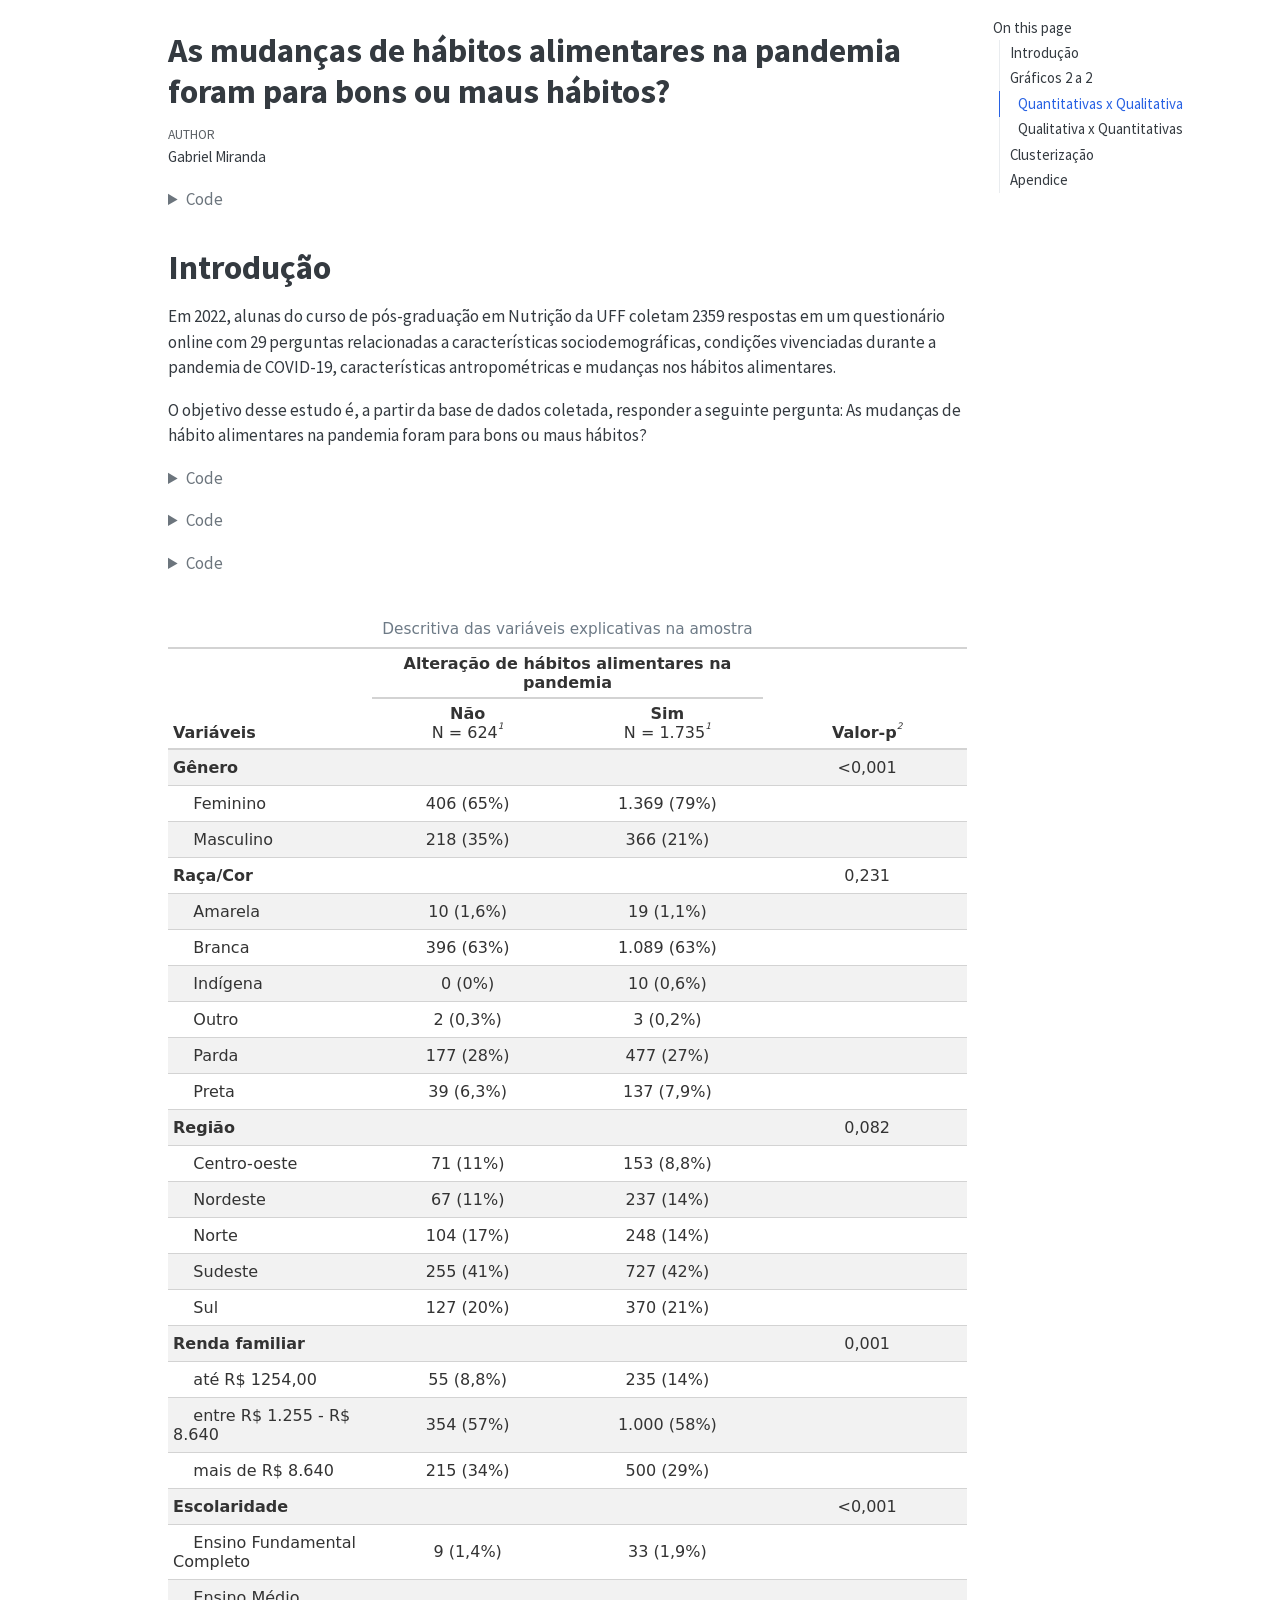
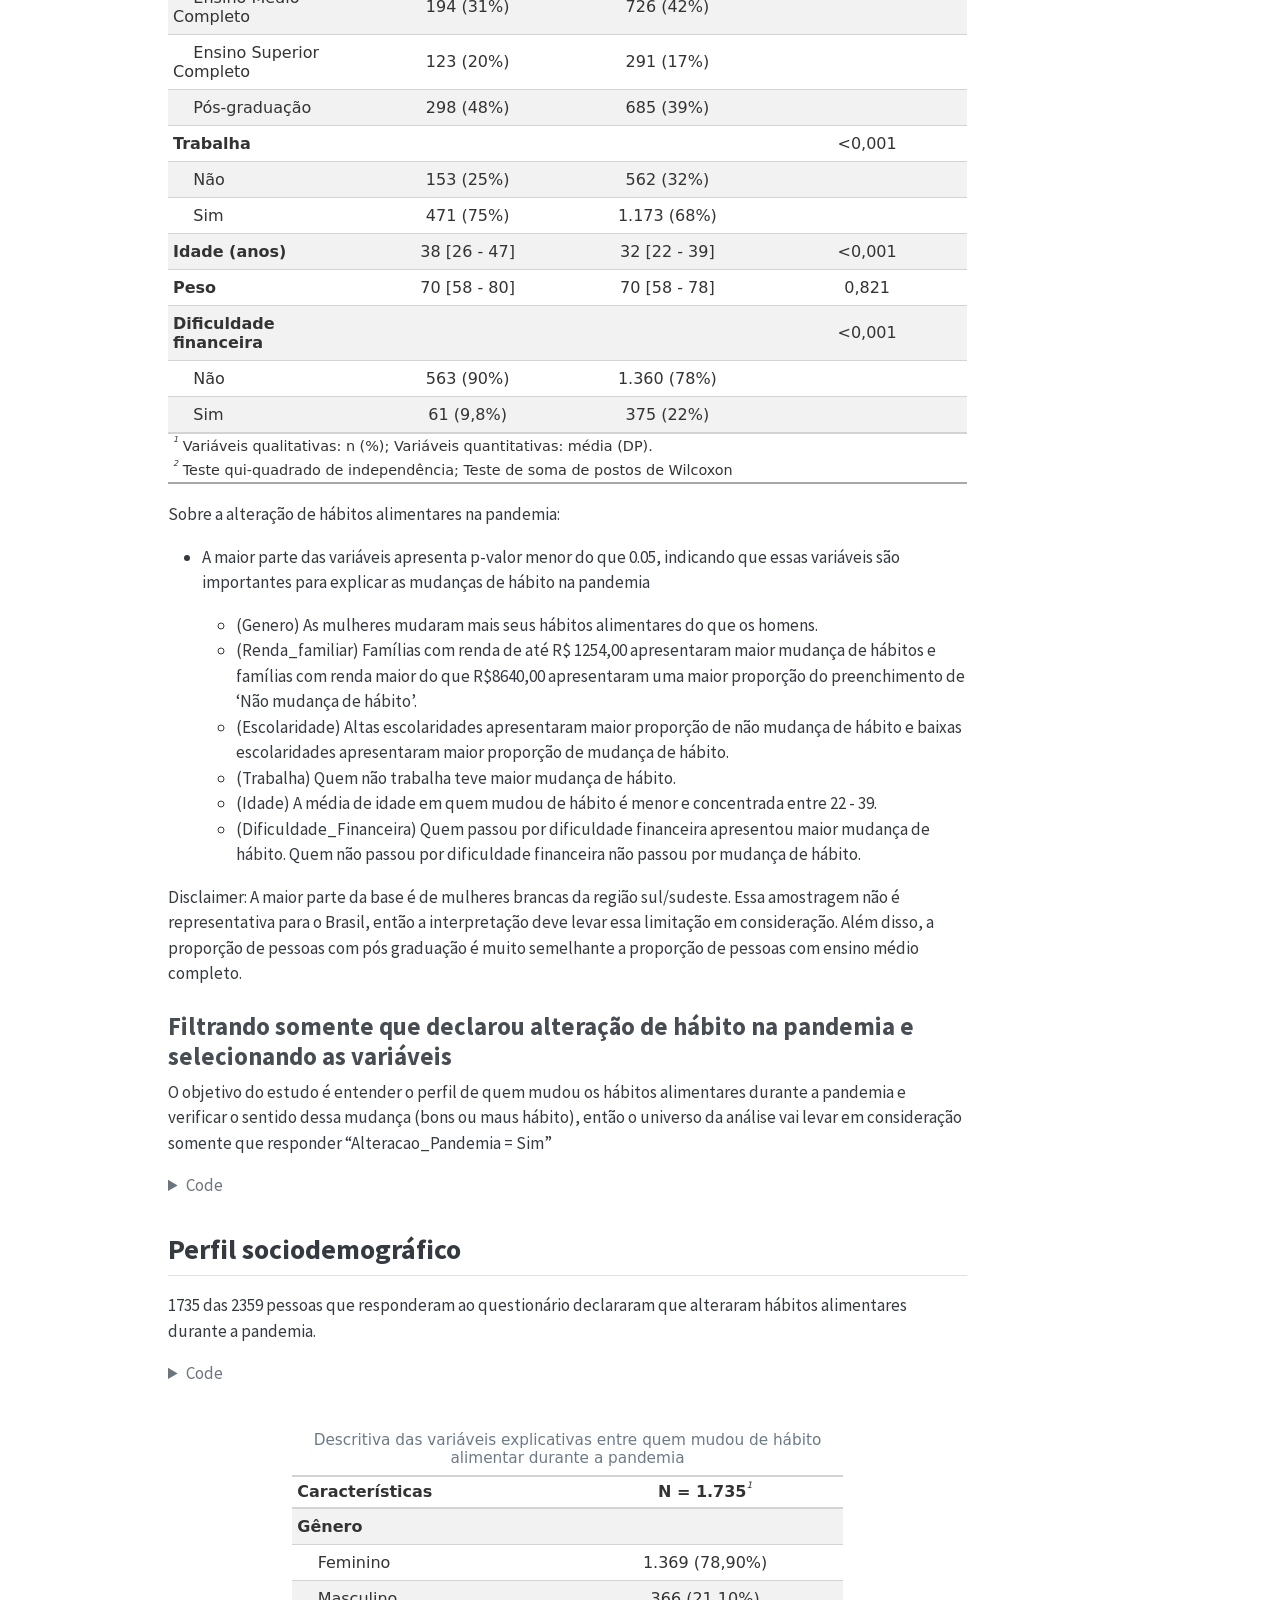
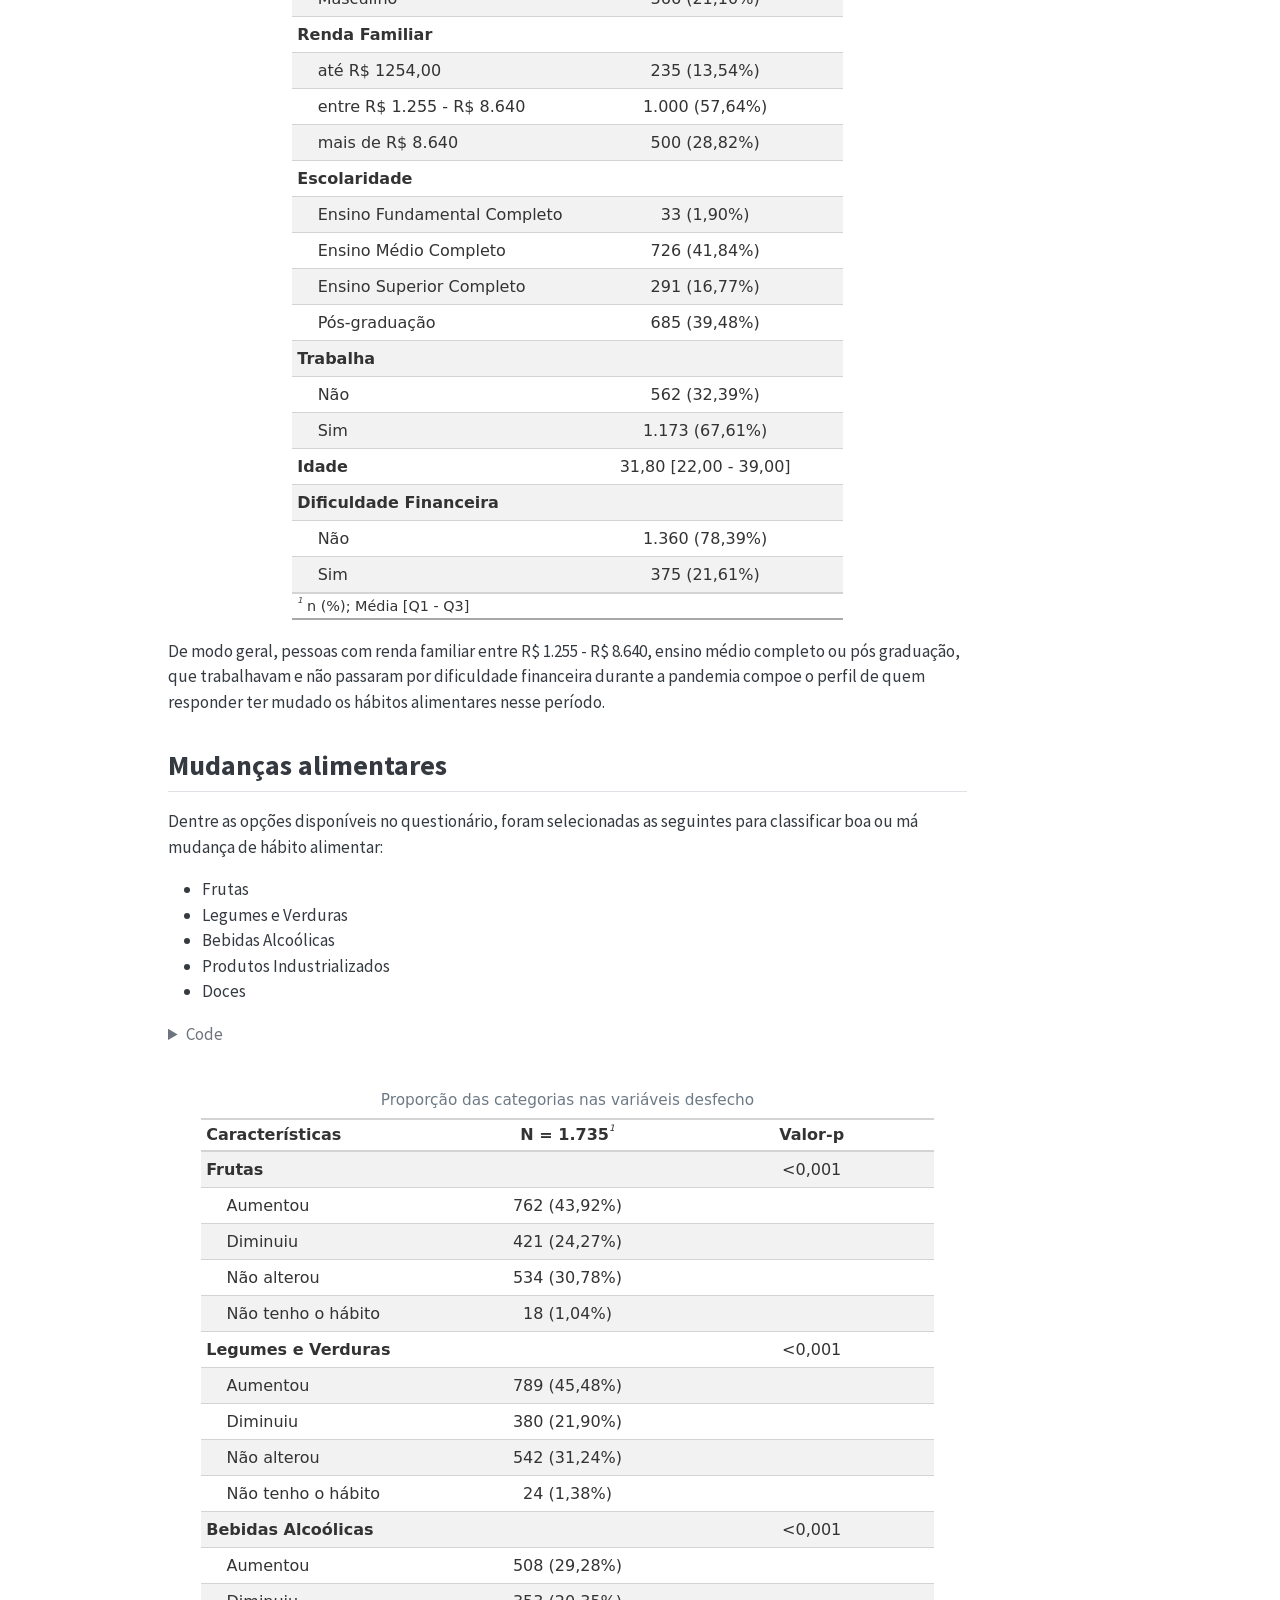
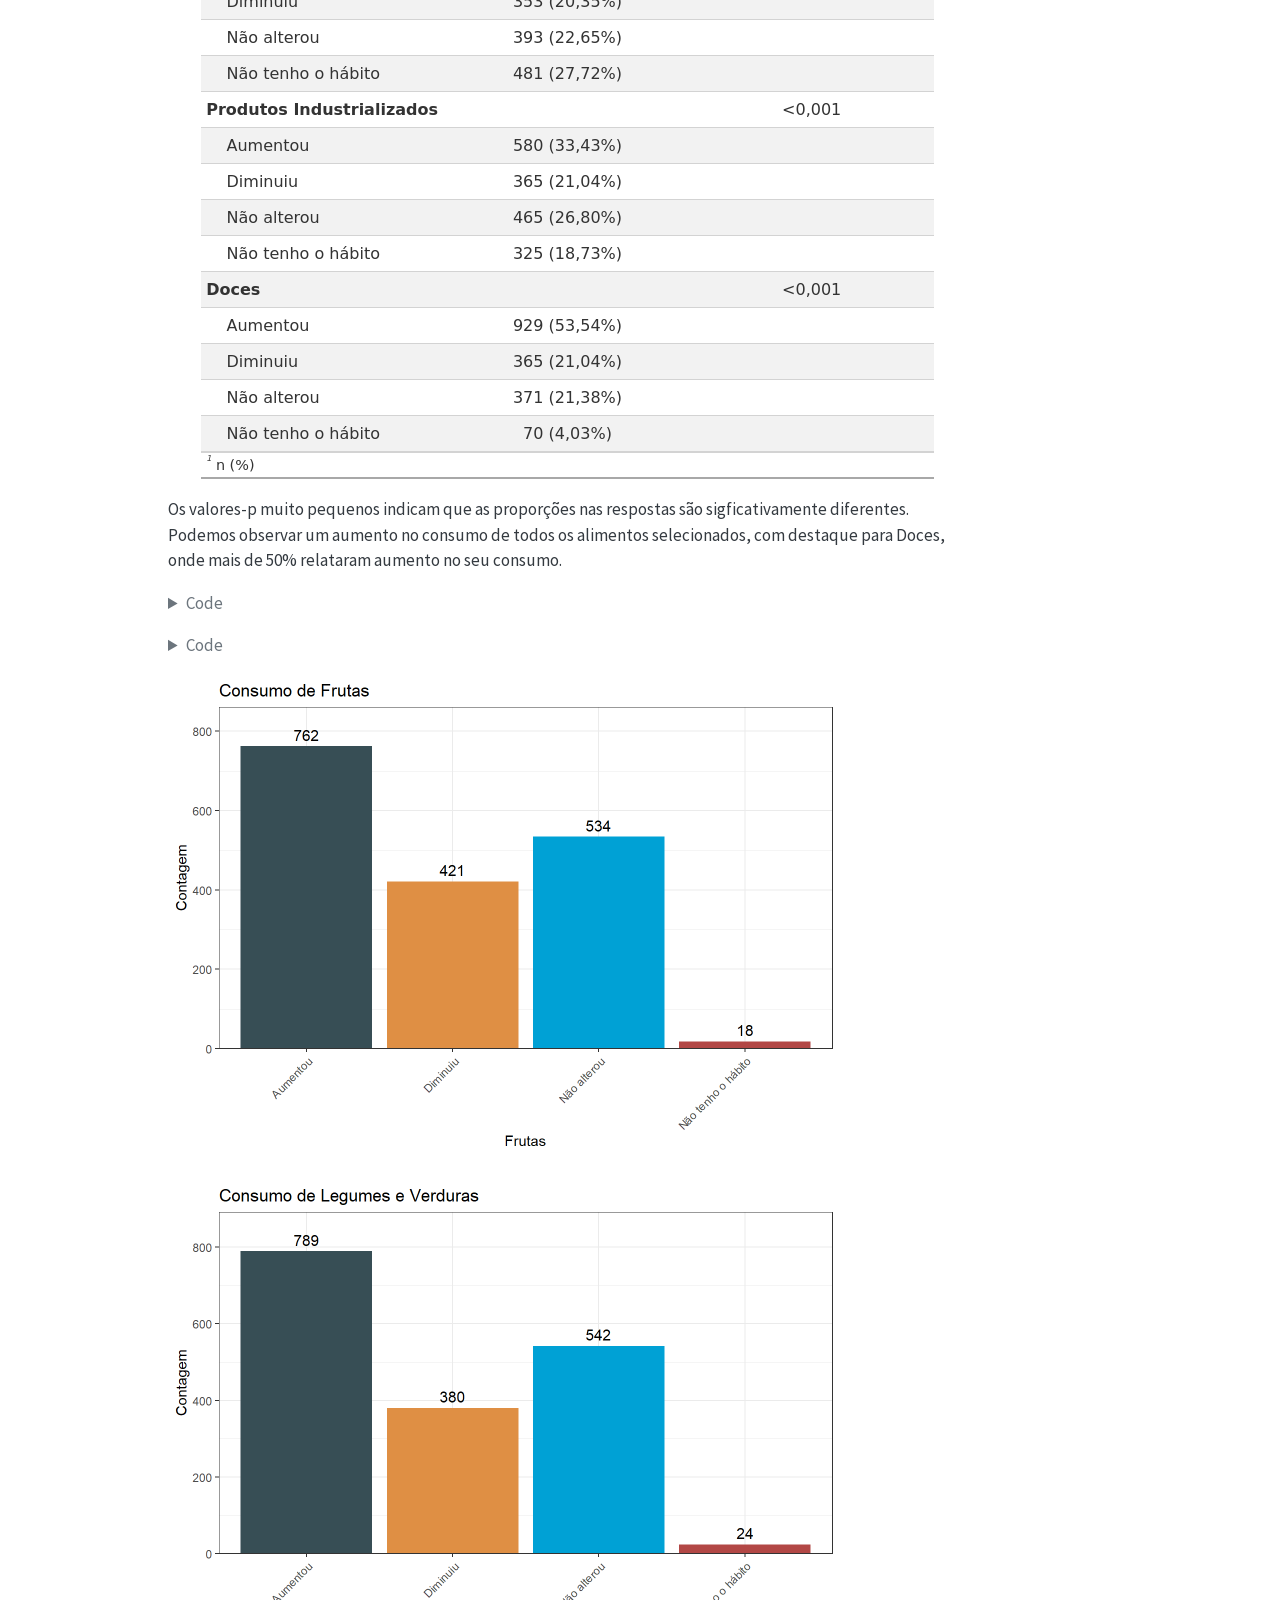
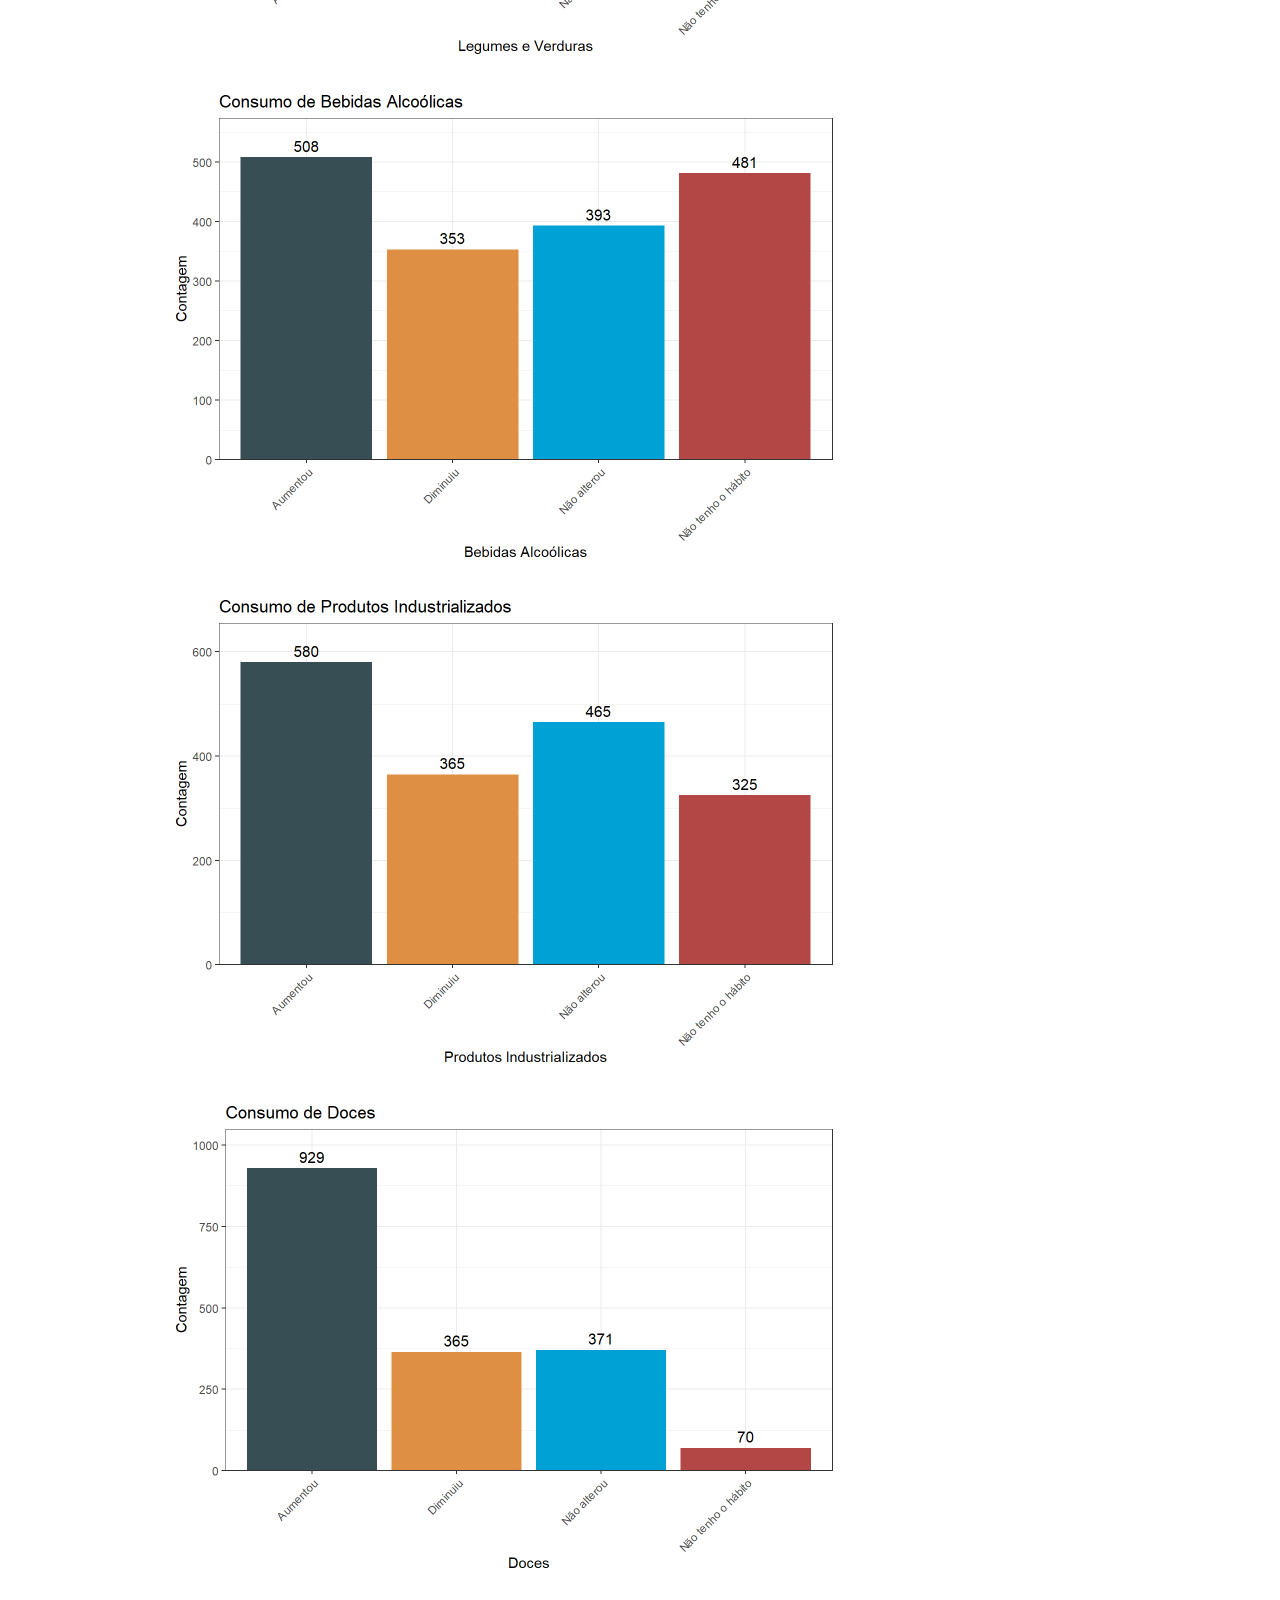
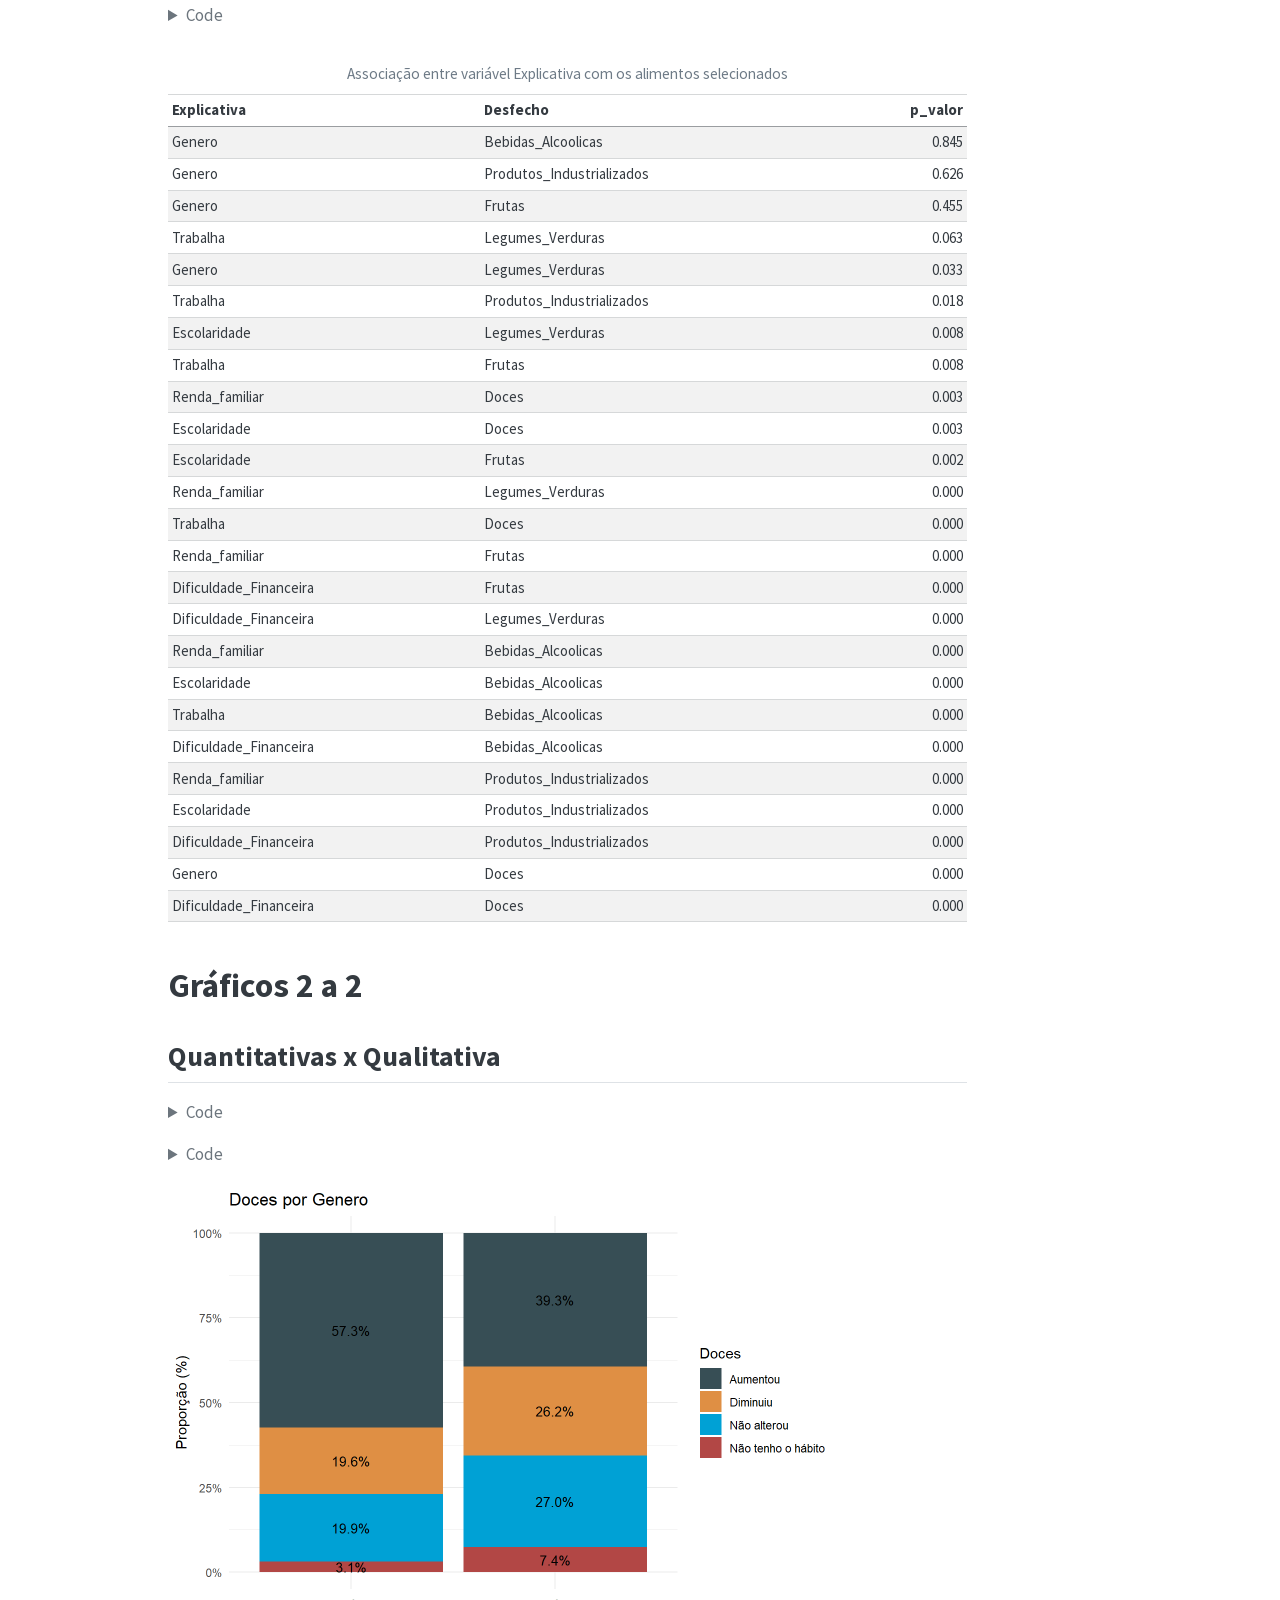
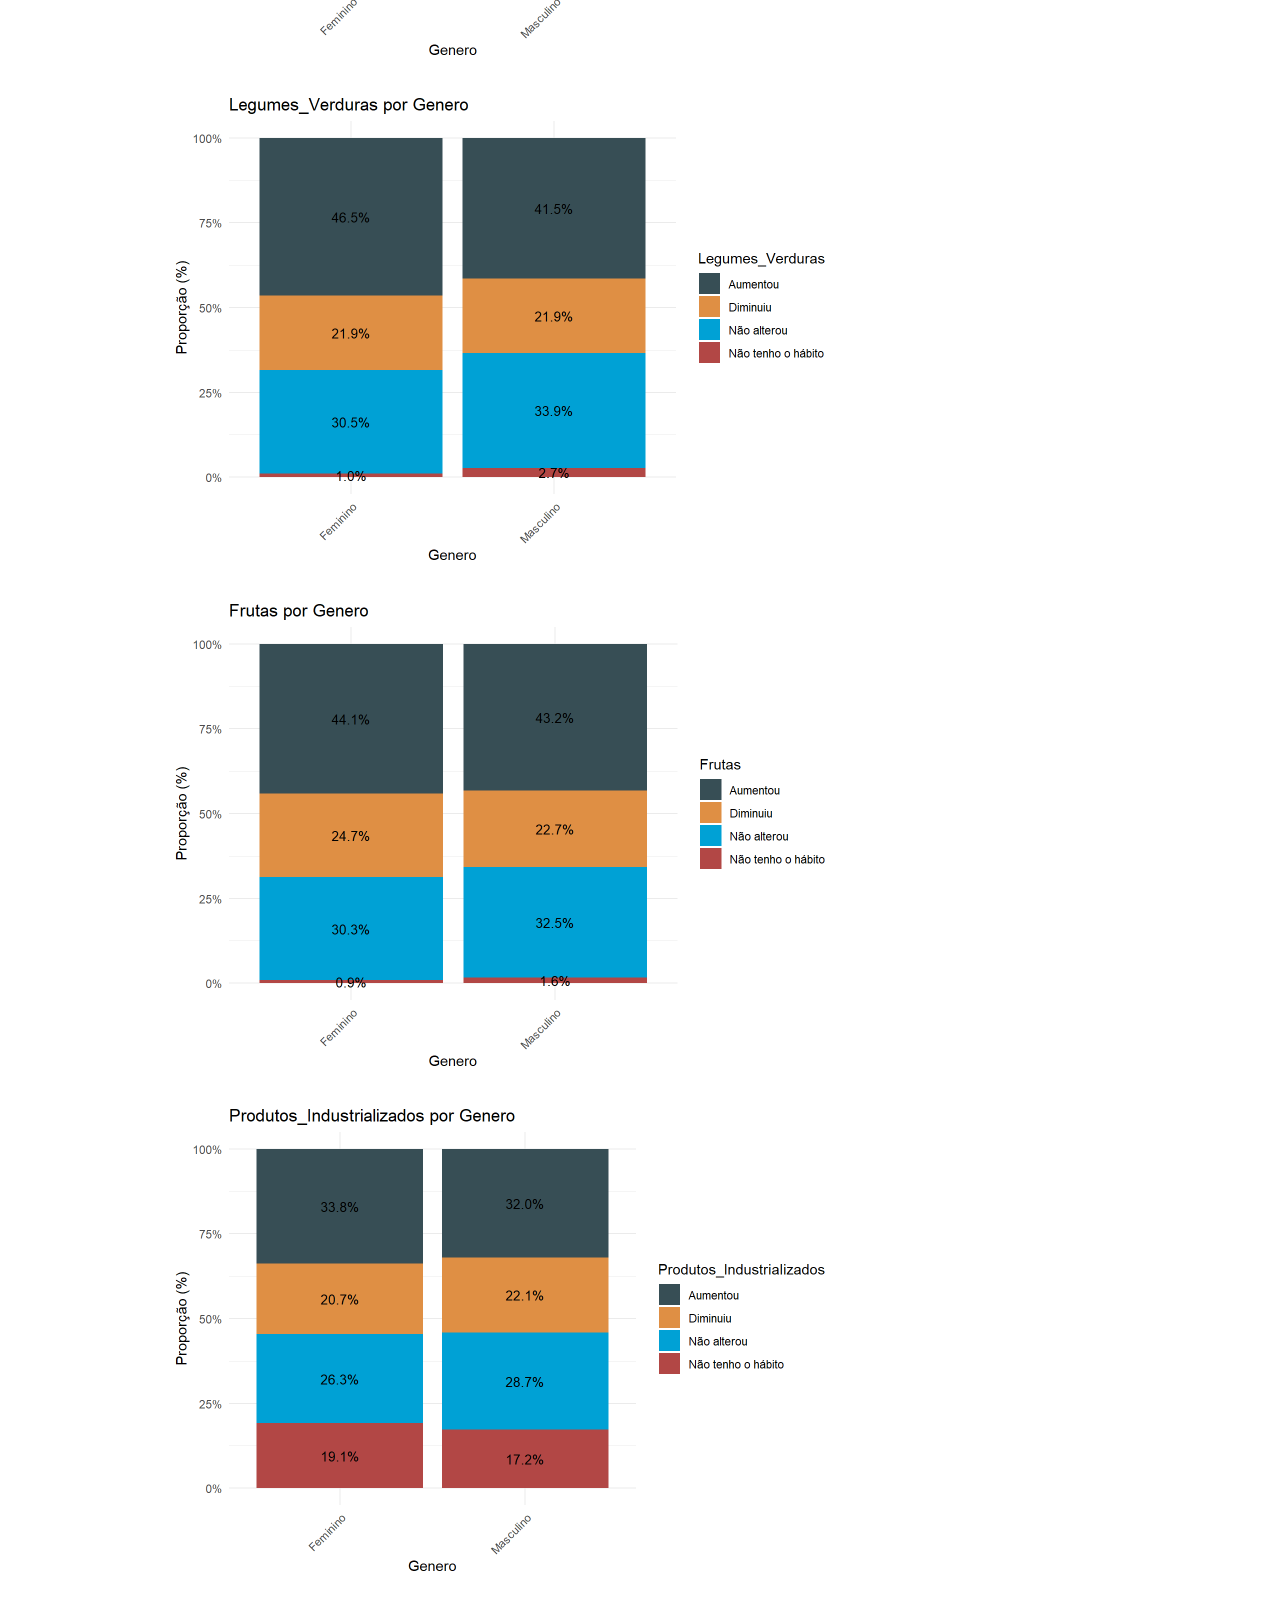
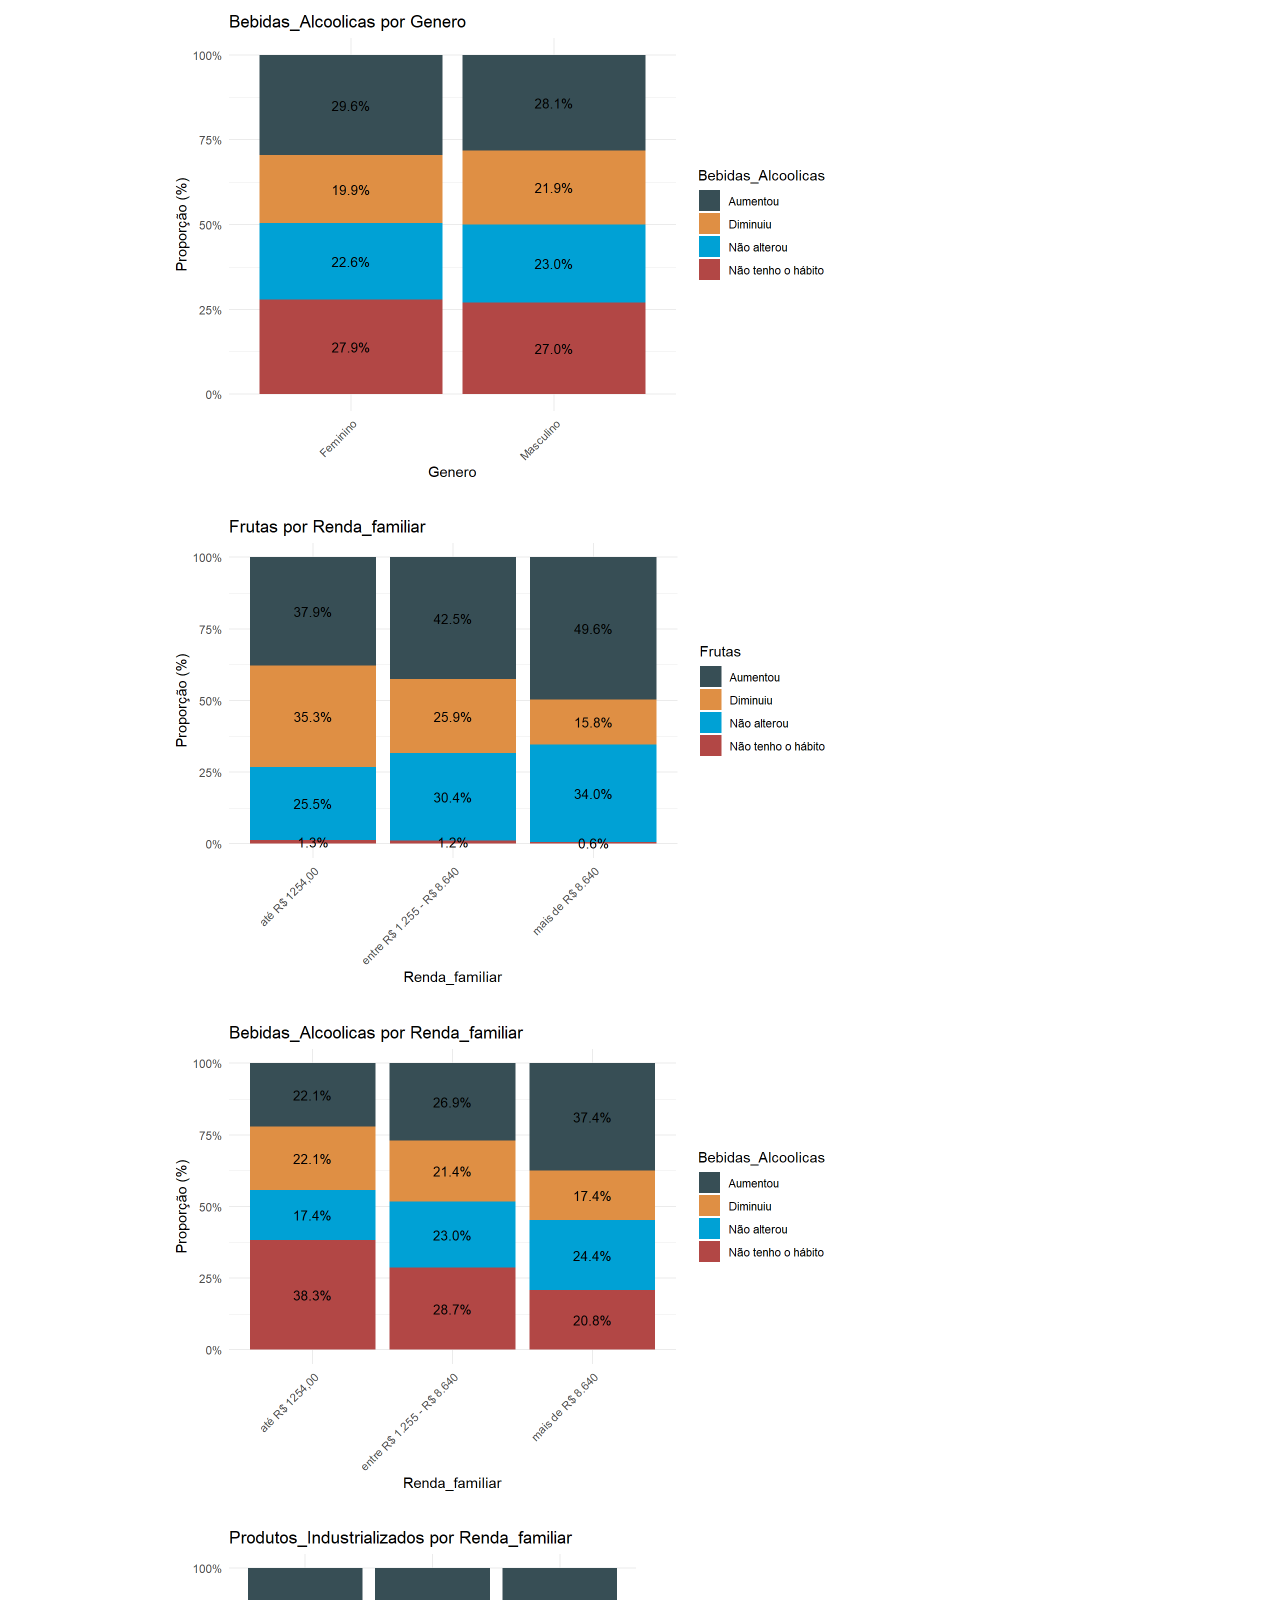
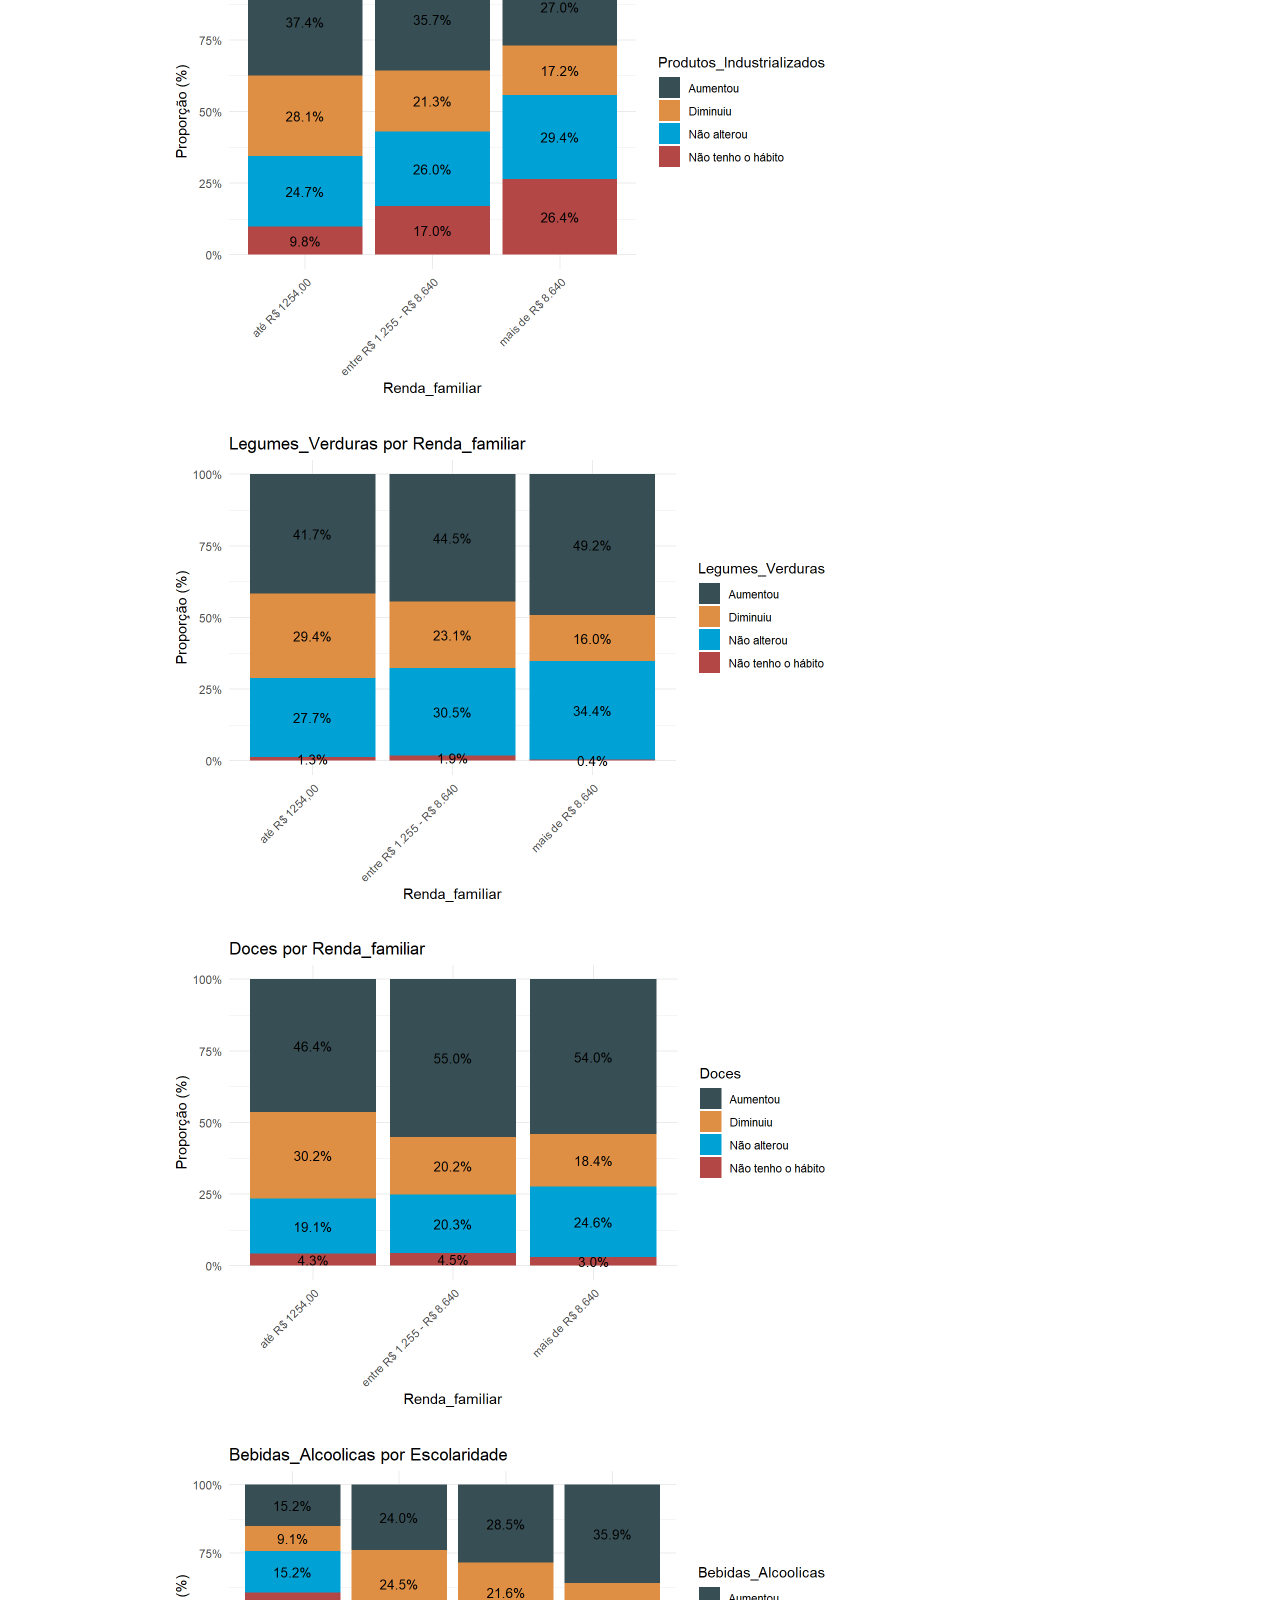
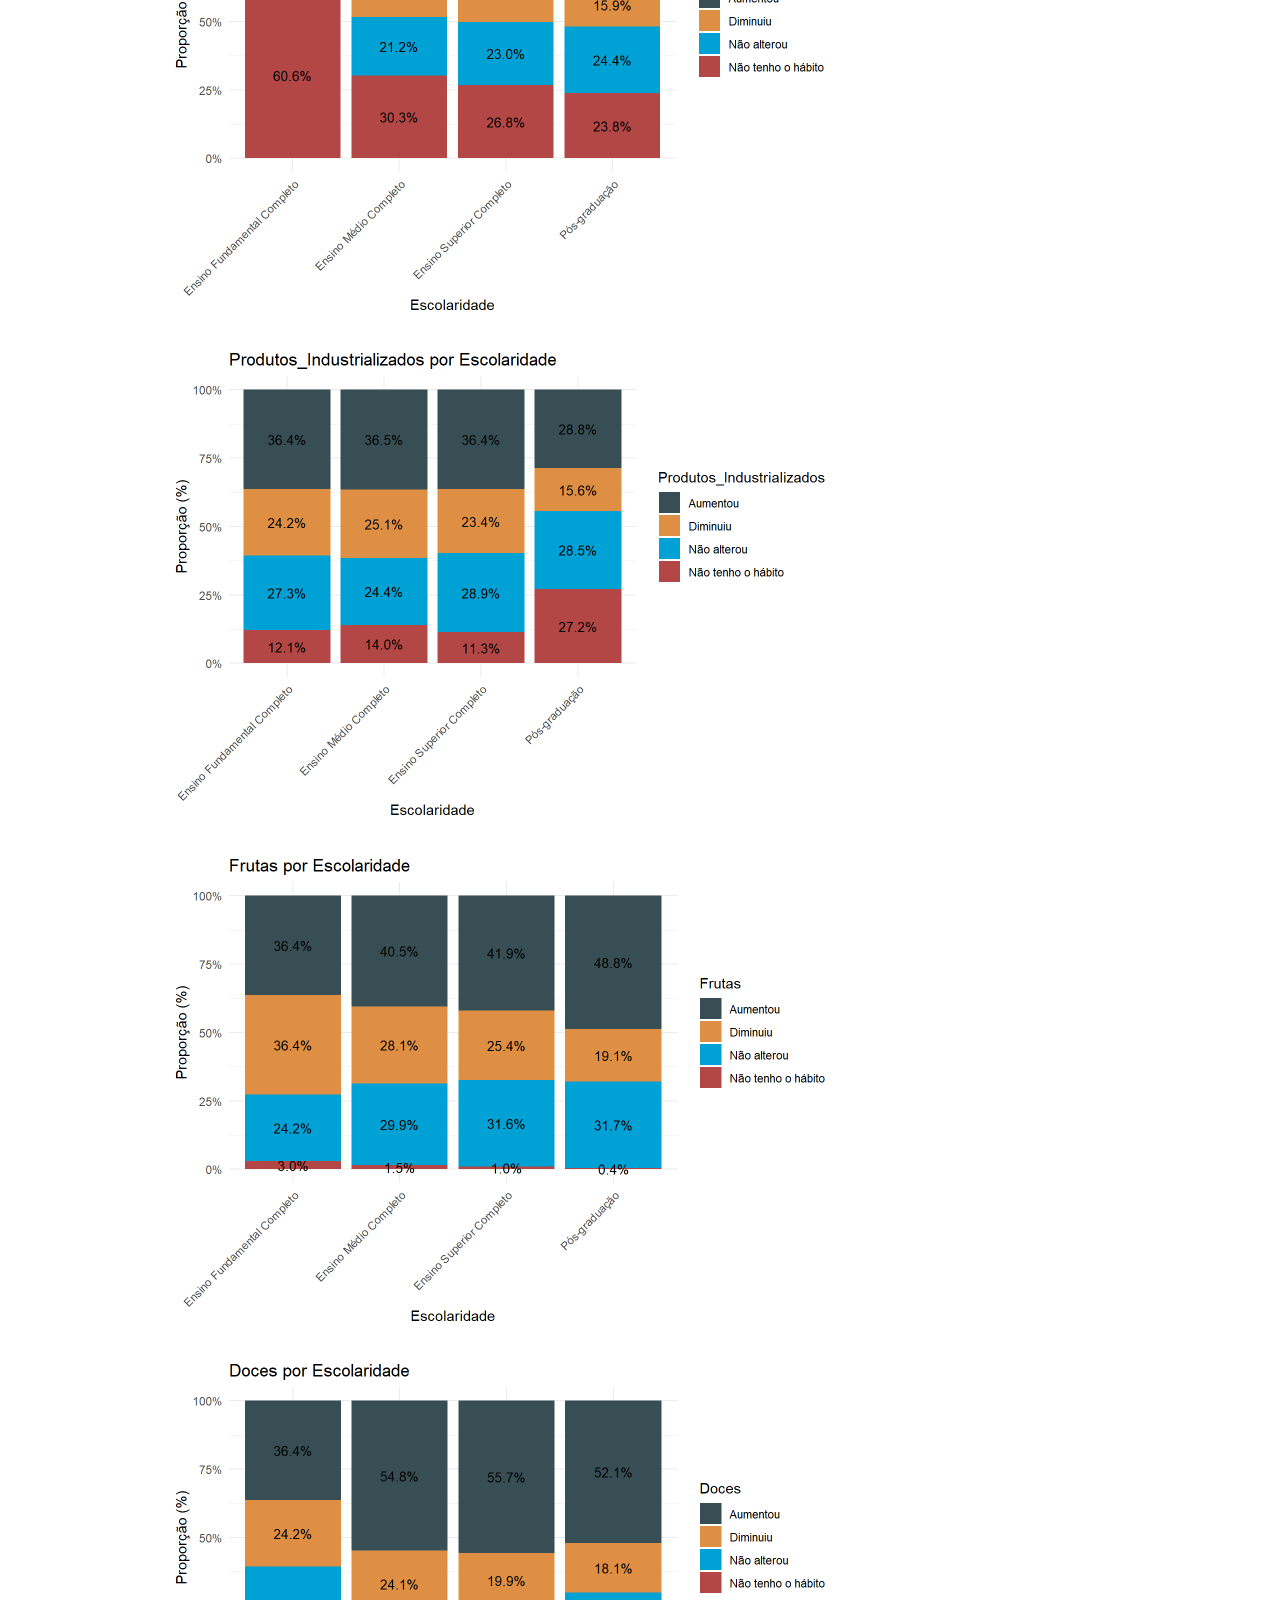
==== docs/quarto_archives/projeto1_analisededados.html @ e93e202e "Quarto com as analises" ====
<!DOCTYPE html>
<html xmlns="http://www.w3.org/1999/xhtml" lang="en" xml:lang="en"><head>

<meta charset="utf-8">
<meta name="generator" content="quarto-1.8.26">

<meta name="viewport" content="width=device-width, initial-scale=1.0, user-scalable=yes">

<meta name="author" content="Gabriel Miranda">

<title>As mudanças de hábitos alimentares na pandemia foram para bons ou maus hábitos? – Data Projects</title>
<style>
code{white-space: pre-wrap;}
span.smallcaps{font-variant: small-caps;}
div.columns{display: flex; gap: min(4vw, 1.5em);}
div.column{flex: auto; overflow-x: auto;}
div.hanging-indent{margin-left: 1.5em; text-indent: -1.5em;}
ul.task-list{list-style: none;}
ul.task-list li input[type="checkbox"] {
width: 0.8em;
margin: 0 0.8em 0.2em -1em;  vertical-align: middle;
}

html { -webkit-text-size-adjust: 100%; }
pre > code.sourceCode { white-space: pre; position: relative; }
pre > code.sourceCode > span { display: inline-block; line-height: 1.25; }
pre > code.sourceCode > span:empty { height: 1.2em; }
.sourceCode { overflow: visible; }
code.sourceCode > span { color: inherit; text-decoration: inherit; }
div.sourceCode { margin: 1em 0; }
pre.sourceCode { margin: 0; }
@media screen {
div.sourceCode { overflow: auto; }
}
@media print {
pre > code.sourceCode { white-space: pre-wrap; }
pre > code.sourceCode > span { text-indent: -5em; padding-left: 5em; }
}
pre.numberSource code
{ counter-reset: source-line 0; }
pre.numberSource code > span
{ position: relative; left: -4em; counter-increment: source-line; }
pre.numberSource code > span > a:first-child::before
{ content: counter(source-line);
position: relative; left: -1em; text-align: right; vertical-align: baseline;
border: none; display: inline-block;
-webkit-touch-callout: none; -webkit-user-select: none;
-khtml-user-select: none; -moz-user-select: none;
-ms-user-select: none; user-select: none;
padding: 0 4px; width: 4em;
}
pre.numberSource { margin-left: 3em; padding-left: 4px; }
div.sourceCode
{ }
@media screen {
pre > code.sourceCode > span > a:first-child::before { text-decoration: underline; }
}
</style>


<script>const headroomChanged = new CustomEvent("quarto-hrChanged", {
  detail: {},
  bubbles: true,
  cancelable: false,
  composed: false,
});

const announceDismiss = () => {
  const annEl = window.document.getElementById("quarto-announcement");
  if (annEl) {
    annEl.remove();

    const annId = annEl.getAttribute("data-announcement-id");
    window.localStorage.setItem(`quarto-announce-${annId}`, "true");
  }
};

const announceRegister = () => {
  const annEl = window.document.getElementById("quarto-announcement");
  if (annEl) {
    const annId = annEl.getAttribute("data-announcement-id");
    const isDismissed =
      window.localStorage.getItem(`quarto-announce-${annId}`) || false;
    if (isDismissed) {
      announceDismiss();
      return;
    } else {
      annEl.classList.remove("hidden");
    }

    const actionEl = annEl.querySelector(".quarto-announcement-action");
    if (actionEl) {
      actionEl.addEventListener("click", function (e) {
        e.preventDefault();
        // Hide the bar immediately
        announceDismiss();
      });
    }
  }
};

window.document.addEventListener("DOMContentLoaded", function () {
  let init = false;

  announceRegister();

  // Manage the back to top button, if one is present.
  let lastScrollTop = window.pageYOffset || document.documentElement.scrollTop;
  const scrollDownBuffer = 5;
  const scrollUpBuffer = 35;
  const btn = document.getElementById("quarto-back-to-top");
  const hideBackToTop = () => {
    btn.style.display = "none";
  };
  const showBackToTop = () => {
    btn.style.display = "inline-block";
  };
  if (btn) {
    window.document.addEventListener(
      "scroll",
      function () {
        const currentScrollTop =
          window.pageYOffset || document.documentElement.scrollTop;

        // Shows and hides the button 'intelligently' as the user scrolls
        if (currentScrollTop - scrollDownBuffer > lastScrollTop) {
          hideBackToTop();
          lastScrollTop = currentScrollTop <= 0 ? 0 : currentScrollTop;
        } else if (currentScrollTop < lastScrollTop - scrollUpBuffer) {
          showBackToTop();
          lastScrollTop = currentScrollTop <= 0 ? 0 : currentScrollTop;
        }

        // Show the button at the bottom, hides it at the top
        if (currentScrollTop <= 0) {
          hideBackToTop();
        } else if (
          window.innerHeight + currentScrollTop >=
          document.body.offsetHeight
        ) {
          showBackToTop();
        }
      },
      false
    );
  }

  function throttle(func, wait) {
    var timeout;
    return function () {
      const context = this;
      const args = arguments;
      const later = function () {
        clearTimeout(timeout);
        timeout = null;
        func.apply(context, args);
      };

      if (!timeout) {
        timeout = setTimeout(later, wait);
      }
    };
  }

  function headerOffset() {
    // Set an offset if there is are fixed top navbar
    const headerEl = window.document.querySelector("header.fixed-top");
    if (headerEl) {
      return headerEl.clientHeight;
    } else {
      return 0;
    }
  }

  function footerOffset() {
    const footerEl = window.document.querySelector("footer.footer");
    if (footerEl) {
      return footerEl.clientHeight;
    } else {
      return 0;
    }
  }

  function dashboardOffset() {
    const dashboardNavEl = window.document.getElementById(
      "quarto-dashboard-header"
    );
    if (dashboardNavEl !== null) {
      return dashboardNavEl.clientHeight;
    } else {
      return 0;
    }
  }

  function updateDocumentOffsetWithoutAnimation() {
    updateDocumentOffset(false);
  }

  function updateDocumentOffset(animated) {
    // set body offset
    const topOffset = headerOffset();
    const bodyOffset = topOffset + footerOffset() + dashboardOffset();
    const bodyEl = window.document.body;
    bodyEl.setAttribute("data-bs-offset", topOffset);
    bodyEl.style.paddingTop = topOffset + "px";

    // deal with sidebar offsets
    const sidebars = window.document.querySelectorAll(
      ".sidebar, .headroom-target"
    );
    sidebars.forEach((sidebar) => {
      if (!animated) {
        sidebar.classList.add("notransition");
        // Remove the no transition class after the animation has time to complete
        setTimeout(function () {
          sidebar.classList.remove("notransition");
        }, 201);
      }

      if (window.Headroom && sidebar.classList.contains("sidebar-unpinned")) {
        sidebar.style.top = "0";
        sidebar.style.maxHeight = "100vh";
      } else {
        sidebar.style.top = topOffset + "px";
        sidebar.style.maxHeight = "calc(100vh - " + topOffset + "px)";
      }
    });

    // allow space for footer
    const mainContainer = window.document.querySelector(".quarto-container");
    if (mainContainer) {
      mainContainer.style.minHeight = "calc(100vh - " + bodyOffset + "px)";
    }

    // link offset
    let linkStyle = window.document.querySelector("#quarto-target-style");
    if (!linkStyle) {
      linkStyle = window.document.createElement("style");
      linkStyle.setAttribute("id", "quarto-target-style");
      window.document.head.appendChild(linkStyle);
    }
    while (linkStyle.firstChild) {
      linkStyle.removeChild(linkStyle.firstChild);
    }
    if (topOffset > 0) {
      linkStyle.appendChild(
        window.document.createTextNode(`
      section:target::before {
        content: "";
        display: block;
        height: ${topOffset}px;
        margin: -${topOffset}px 0 0;
      }`)
      );
    }
    if (init) {
      window.dispatchEvent(headroomChanged);
    }
    init = true;
  }

  // initialize headroom
  var header = window.document.querySelector("#quarto-header");
  if (header && window.Headroom) {
    const headroom = new window.Headroom(header, {
      tolerance: 5,
      onPin: function () {
        const sidebars = window.document.querySelectorAll(
          ".sidebar, .headroom-target"
        );
        sidebars.forEach((sidebar) => {
          sidebar.classList.remove("sidebar-unpinned");
        });
        updateDocumentOffset();
      },
      onUnpin: function () {
        const sidebars = window.document.querySelectorAll(
          ".sidebar, .headroom-target"
        );
        sidebars.forEach((sidebar) => {
          sidebar.classList.add("sidebar-unpinned");
        });
        updateDocumentOffset();
      },
    });
    headroom.init();

    let frozen = false;
    window.quartoToggleHeadroom = function () {
      if (frozen) {
        headroom.unfreeze();
        frozen = false;
      } else {
        headroom.freeze();
        frozen = true;
      }
    };
  }

  window.addEventListener(
    "hashchange",
    function (e) {
      if (
        getComputedStyle(document.documentElement).scrollBehavior !== "smooth"
      ) {
        window.scrollTo(0, window.pageYOffset - headerOffset());
      }
    },
    false
  );

  // Observe size changed for the header
  const headerEl = window.document.querySelector("header.fixed-top");
  if (headerEl && window.ResizeObserver) {
    const observer = new window.ResizeObserver(() => {
      setTimeout(updateDocumentOffsetWithoutAnimation, 0);
    });
    observer.observe(headerEl, {
      attributes: true,
      childList: true,
      characterData: true,
    });
  } else {
    window.addEventListener(
      "resize",
      throttle(updateDocumentOffsetWithoutAnimation, 50)
    );
  }
  setTimeout(updateDocumentOffsetWithoutAnimation, 250);

  // fixup index.html links if we aren't on the filesystem
  if (window.location.protocol !== "file:") {
    const links = window.document.querySelectorAll("a");
    for (let i = 0; i < links.length; i++) {
      if (links[i].href) {
        links[i].dataset.originalHref = links[i].href;
        links[i].href = links[i].href.replace(/\/index\.html/, "/");
      }
    }

    // Fixup any sharing links that require urls
    // Append url to any sharing urls
    const sharingLinks = window.document.querySelectorAll(
      "a.sidebar-tools-main-item, a.quarto-navigation-tool, a.quarto-navbar-tools, a.quarto-navbar-tools-item"
    );
    for (let i = 0; i < sharingLinks.length; i++) {
      const sharingLink = sharingLinks[i];
      const href = sharingLink.getAttribute("href");
      if (href) {
        sharingLink.setAttribute(
          "href",
          href.replace("|url|", window.location.href)
        );
      }
    }

    // Scroll the active navigation item into view, if necessary
    const navSidebar = window.document.querySelector("nav#quarto-sidebar");
    if (navSidebar) {
      // Find the active item
      const activeItem = navSidebar.querySelector("li.sidebar-item a.active");
      if (activeItem) {
        // Wait for the scroll height and height to resolve by observing size changes on the
        // nav element that is scrollable
        const resizeObserver = new ResizeObserver((_entries) => {
          // The bottom of the element
          const elBottom = activeItem.offsetTop;
          const viewBottom = navSidebar.scrollTop + navSidebar.clientHeight;

          // The element height and scroll height are the same, then we are still loading
          if (viewBottom !== navSidebar.scrollHeight) {
            // Determine if the item isn't visible and scroll to it
            if (elBottom >= viewBottom) {
              navSidebar.scrollTop = elBottom;
            }

            // stop observing now since we've completed the scroll
            resizeObserver.unobserve(navSidebar);
          }
        });
        resizeObserver.observe(navSidebar);
      }
    }
  }
});
</script>
<script>/*!
 * clipboard.js v2.0.11
 * https://clipboardjs.com/
 *
 * Licensed MIT © Zeno Rocha
 */
!function(t,e){"object"==typeof exports&&"object"==typeof module?module.exports=e():"function"==typeof define&&define.amd?define([],e):"object"==typeof exports?exports.ClipboardJS=e():t.ClipboardJS=e()}(this,function(){return n={686:function(t,e,n){"use strict";n.d(e,{default:function(){return b}});var e=n(279),i=n.n(e),e=n(370),u=n.n(e),e=n(817),r=n.n(e);function c(t){try{return document.execCommand(t)}catch(t){return}}var a=function(t){t=r()(t);return c("cut"),t};function o(t,e){var n,o,t=(n=t,o="rtl"===document.documentElement.getAttribute("dir"),(t=document.createElement("textarea")).style.fontSize="12pt",t.style.border="0",t.style.padding="0",t.style.margin="0",t.style.position="absolute",t.style[o?"right":"left"]="-9999px",o=window.pageYOffset||document.documentElement.scrollTop,t.style.top="".concat(o,"px"),t.setAttribute("readonly",""),t.value=n,t);return e.container.appendChild(t),e=r()(t),c("copy"),t.remove(),e}var f=function(t){var e=1<arguments.length&&void 0!==arguments[1]?arguments[1]:{container:document.body},n="";return"string"==typeof t?n=o(t,e):t instanceof HTMLInputElement&&!["text","search","url","tel","password"].includes(null==t?void 0:t.type)?n=o(t.value,e):(n=r()(t),c("copy")),n};function l(t){return(l="function"==typeof Symbol&&"symbol"==typeof Symbol.iterator?function(t){return typeof t}:function(t){return t&&"function"==typeof Symbol&&t.constructor===Symbol&&t!==Symbol.prototype?"symbol":typeof t})(t)}var s=function(){var t=0<arguments.length&&void 0!==arguments[0]?arguments[0]:{},e=t.action,n=void 0===e?"copy":e,o=t.container,e=t.target,t=t.text;if("copy"!==n&&"cut"!==n)throw new Error('Invalid "action" value, use either "copy" or "cut"');if(void 0!==e){if(!e||"object"!==l(e)||1!==e.nodeType)throw new Error('Invalid "target" value, use a valid Element');if("copy"===n&&e.hasAttribute("disabled"))throw new Error('Invalid "target" attribute. Please use "readonly" instead of "disabled" attribute');if("cut"===n&&(e.hasAttribute("readonly")||e.hasAttribute("disabled")))throw new Error('Invalid "target" attribute. You can\'t cut text from elements with "readonly" or "disabled" attributes')}return t?f(t,{container:o}):e?"cut"===n?a(e):f(e,{container:o}):void 0};function p(t){return(p="function"==typeof Symbol&&"symbol"==typeof Symbol.iterator?function(t){return typeof t}:function(t){return t&&"function"==typeof Symbol&&t.constructor===Symbol&&t!==Symbol.prototype?"symbol":typeof t})(t)}function d(t,e){for(var n=0;n<e.length;n++){var o=e[n];o.enumerable=o.enumerable||!1,o.configurable=!0,"value"in o&&(o.writable=!0),Object.defineProperty(t,o.key,o)}}function y(t,e){return(y=Object.setPrototypeOf||function(t,e){return t.__proto__=e,t})(t,e)}function h(n){var o=function(){if("undefined"==typeof Reflect||!Reflect.construct)return!1;if(Reflect.construct.sham)return!1;if("function"==typeof Proxy)return!0;try{return Date.prototype.toString.call(Reflect.construct(Date,[],function(){})),!0}catch(t){return!1}}();return function(){var t,e=v(n);return t=o?(t=v(this).constructor,Reflect.construct(e,arguments,t)):e.apply(this,arguments),e=this,!(t=t)||"object"!==p(t)&&"function"!=typeof t?function(t){if(void 0!==t)return t;throw new ReferenceError("this hasn't been initialised - super() hasn't been called")}(e):t}}function v(t){return(v=Object.setPrototypeOf?Object.getPrototypeOf:function(t){return t.__proto__||Object.getPrototypeOf(t)})(t)}function m(t,e){t="data-clipboard-".concat(t);if(e.hasAttribute(t))return e.getAttribute(t)}var b=function(){!function(t,e){if("function"!=typeof e&&null!==e)throw new TypeError("Super expression must either be null or a function");t.prototype=Object.create(e&&e.prototype,{constructor:{value:t,writable:!0,configurable:!0}}),e&&y(t,e)}(r,i());var t,e,n,o=h(r);function r(t,e){var n;return function(t){if(!(t instanceof r))throw new TypeError("Cannot call a class as a function")}(this),(n=o.call(this)).resolveOptions(e),n.listenClick(t),n}return t=r,n=[{key:"copy",value:function(t){var e=1<arguments.length&&void 0!==arguments[1]?arguments[1]:{container:document.body};return f(t,e)}},{key:"cut",value:function(t){return a(t)}},{key:"isSupported",value:function(){var t=0<arguments.length&&void 0!==arguments[0]?arguments[0]:["copy","cut"],t="string"==typeof t?[t]:t,e=!!document.queryCommandSupported;return t.forEach(function(t){e=e&&!!document.queryCommandSupported(t)}),e}}],(e=[{key:"resolveOptions",value:function(){var t=0<arguments.length&&void 0!==arguments[0]?arguments[0]:{};this.action="function"==typeof t.action?t.action:this.defaultAction,this.target="function"==typeof t.target?t.target:this.defaultTarget,this.text="function"==typeof t.text?t.text:this.defaultText,this.container="object"===p(t.container)?t.container:document.body}},{key:"listenClick",value:function(t){var e=this;this.listener=u()(t,"click",function(t){return e.onClick(t)})}},{key:"onClick",value:function(t){var e=t.delegateTarget||t.currentTarget,n=this.action(e)||"copy",t=s({action:n,container:this.container,target:this.target(e),text:this.text(e)});this.emit(t?"success":"error",{action:n,text:t,trigger:e,clearSelection:function(){e&&e.focus(),window.getSelection().removeAllRanges()}})}},{key:"defaultAction",value:function(t){return m("action",t)}},{key:"defaultTarget",value:function(t){t=m("target",t);if(t)return document.querySelector(t)}},{key:"defaultText",value:function(t){return m("text",t)}},{key:"destroy",value:function(){this.listener.destroy()}}])&&d(t.prototype,e),n&&d(t,n),r}()},828:function(t){var e;"undefined"==typeof Element||Element.prototype.matches||((e=Element.prototype).matches=e.matchesSelector||e.mozMatchesSelector||e.msMatchesSelector||e.oMatchesSelector||e.webkitMatchesSelector),t.exports=function(t,e){for(;t&&9!==t.nodeType;){if("function"==typeof t.matches&&t.matches(e))return t;t=t.parentNode}}},438:function(t,e,n){var u=n(828);function i(t,e,n,o,r){var i=function(e,n,t,o){return function(t){t.delegateTarget=u(t.target,n),t.delegateTarget&&o.call(e,t)}}.apply(this,arguments);return t.addEventListener(n,i,r),{destroy:function(){t.removeEventListener(n,i,r)}}}t.exports=function(t,e,n,o,r){return"function"==typeof t.addEventListener?i.apply(null,arguments):"function"==typeof n?i.bind(null,document).apply(null,arguments):("string"==typeof t&&(t=document.querySelectorAll(t)),Array.prototype.map.call(t,function(t){return i(t,e,n,o,r)}))}},879:function(t,n){n.node=function(t){return void 0!==t&&t instanceof HTMLElement&&1===t.nodeType},n.nodeList=function(t){var e=Object.prototype.toString.call(t);return void 0!==t&&("[object NodeList]"===e||"[object HTMLCollection]"===e)&&"length"in t&&(0===t.length||n.node(t[0]))},n.string=function(t){return"string"==typeof t||t instanceof String},n.fn=function(t){return"[object Function]"===Object.prototype.toString.call(t)}},370:function(t,e,n){var f=n(879),l=n(438);t.exports=function(t,e,n){if(!t&&!e&&!n)throw new Error("Missing required arguments");if(!f.string(e))throw new TypeError("Second argument must be a String");if(!f.fn(n))throw new TypeError("Third argument must be a Function");if(f.node(t))return c=e,a=n,(u=t).addEventListener(c,a),{destroy:function(){u.removeEventListener(c,a)}};if(f.nodeList(t))return o=t,r=e,i=n,Array.prototype.forEach.call(o,function(t){t.addEventListener(r,i)}),{destroy:function(){Array.prototype.forEach.call(o,function(t){t.removeEventListener(r,i)})}};if(f.string(t))return t=t,e=e,n=n,l(document.body,t,e,n);throw new TypeError("First argument must be a String, HTMLElement, HTMLCollection, or NodeList");var o,r,i,u,c,a}},817:function(t){t.exports=function(t){var e,n="SELECT"===t.nodeName?(t.focus(),t.value):"INPUT"===t.nodeName||"TEXTAREA"===t.nodeName?((e=t.hasAttribute("readonly"))||t.setAttribute("readonly",""),t.select(),t.setSelectionRange(0,t.value.length),e||t.removeAttribute("readonly"),t.value):(t.hasAttribute("contenteditable")&&t.focus(),n=window.getSelection(),(e=document.createRange()).selectNodeContents(t),n.removeAllRanges(),n.addRange(e),n.toString());return n}},279:function(t){function e(){}e.prototype={on:function(t,e,n){var o=this.e||(this.e={});return(o[t]||(o[t]=[])).push({fn:e,ctx:n}),this},once:function(t,e,n){var o=this;function r(){o.off(t,r),e.apply(n,arguments)}return r._=e,this.on(t,r,n)},emit:function(t){for(var e=[].slice.call(arguments,1),n=((this.e||(this.e={}))[t]||[]).slice(),o=0,r=n.length;o<r;o++)n[o].fn.apply(n[o].ctx,e);return this},off:function(t,e){var n=this.e||(this.e={}),o=n[t],r=[];if(o&&e)for(var i=0,u=o.length;i<u;i++)o[i].fn!==e&&o[i].fn._!==e&&r.push(o[i]);return r.length?n[t]=r:delete n[t],this}},t.exports=e,t.exports.TinyEmitter=e}},r={},o.n=function(t){var e=t&&t.__esModule?function(){return t.default}:function(){return t};return o.d(e,{a:e}),e},o.d=function(t,e){for(var n in e)o.o(e,n)&&!o.o(t,n)&&Object.defineProperty(t,n,{enumerable:!0,get:e[n]})},o.o=function(t,e){return Object.prototype.hasOwnProperty.call(t,e)},o(686).default;function o(t){if(r[t])return r[t].exports;var e=r[t]={exports:{}};return n[t](e,e.exports,o),e.exports}var n,r});</script>
<script>/*! @algolia/autocomplete-js 1.19.1 | MIT License | © Algolia, Inc. and contributors | https://github.com/algolia/autocomplete */
!function(e,t){"object"==typeof exports&&"undefined"!=typeof module?t(exports):"function"==typeof define&&define.amd?define(["exports"],t):t((e="undefined"!=typeof globalThis?globalThis:e||self)["@algolia/autocomplete-js"]={})}(this,(function(e){"use strict";function t(e,t){var n=Object.keys(e);if(Object.getOwnPropertySymbols){var r=Object.getOwnPropertySymbols(e);t&&(r=r.filter((function(t){return Object.getOwnPropertyDescriptor(e,t).enumerable}))),n.push.apply(n,r)}return n}function n(e){for(var n=1;n<arguments.length;n++){var r=null!=arguments[n]?arguments[n]:{};n%2?t(Object(r),!0).forEach((function(t){o(e,t,r[t])})):Object.getOwnPropertyDescriptors?Object.defineProperties(e,Object.getOwnPropertyDescriptors(r)):t(Object(r)).forEach((function(t){Object.defineProperty(e,t,Object.getOwnPropertyDescriptor(r,t))}))}return e}function r(e){return r="function"==typeof Symbol&&"symbol"==typeof Symbol.iterator?function(e){return typeof e}:function(e){return e&&"function"==typeof Symbol&&e.constructor===Symbol&&e!==Symbol.prototype?"symbol":typeof e},r(e)}function o(e,t,n){return(t=function(e){var t=function(e,t){if("object"!=typeof e||null===e)return e;var n=e[Symbol.toPrimitive];if(void 0!==n){var r=n.call(e,t||"default");if("object"!=typeof r)return r;throw new TypeError("@@toPrimitive must return a primitive value.")}return("string"===t?String:Number)(e)}(e,"string");return"symbol"==typeof t?t:String(t)}(t))in e?Object.defineProperty(e,t,{value:n,enumerable:!0,configurable:!0,writable:!0}):e[t]=n,e}function i(){return i=Object.assign?Object.assign.bind():function(e){for(var t=1;t<arguments.length;t++){var n=arguments[t];for(var r in n)Object.prototype.hasOwnProperty.call(n,r)&&(e[r]=n[r])}return e},i.apply(this,arguments)}function u(e,t){if(null==e)return{};var n,r,o=function(e,t){if(null==e)return{};var n,r,o={},i=Object.keys(e);for(r=0;r<i.length;r++)n=i[r],t.indexOf(n)>=0||(o[n]=e[n]);return o}(e,t);if(Object.getOwnPropertySymbols){var i=Object.getOwnPropertySymbols(e);for(r=0;r<i.length;r++)n=i[r],t.indexOf(n)>=0||Object.prototype.propertyIsEnumerable.call(e,n)&&(o[n]=e[n])}return o}function a(e,t){return function(e){if(Array.isArray(e))return e}(e)||function(e,t){var n=null==e?null:"undefined"!=typeof Symbol&&e[Symbol.iterator]||e["@@iterator"];if(null!=n){var r,o,i,u,a=[],l=!0,c=!1;try{if(i=(n=n.call(e)).next,0===t){if(Object(n)!==n)return;l=!1}else for(;!(l=(r=i.call(n)).done)&&(a.push(r.value),a.length!==t);l=!0);}catch(e){c=!0,o=e}finally{try{if(!l&&null!=n.return&&(u=n.return(),Object(u)!==u))return}finally{if(c)throw o}}return a}}(e,t)||c(e,t)||function(){throw new TypeError("Invalid attempt to destructure non-iterable instance.\nIn order to be iterable, non-array objects must have a [Symbol.iterator]() method.")}()}function l(e){return function(e){if(Array.isArray(e))return s(e)}(e)||function(e){if("undefined"!=typeof Symbol&&null!=e[Symbol.iterator]||null!=e["@@iterator"])return Array.from(e)}(e)||c(e)||function(){throw new TypeError("Invalid attempt to spread non-iterable instance.\nIn order to be iterable, non-array objects must have a [Symbol.iterator]() method.")}()}function c(e,t){if(e){if("string"==typeof e)return s(e,t);var n=Object.prototype.toString.call(e).slice(8,-1);return"Object"===n&&e.constructor&&(n=e.constructor.name),"Map"===n||"Set"===n?Array.from(e):"Arguments"===n||/^(?:Ui|I)nt(?:8|16|32)(?:Clamped)?Array$/.test(n)?s(e,t):void 0}}function s(e,t){(null==t||t>e.length)&&(t=e.length);for(var n=0,r=new Array(t);n<t;n++)r[n]=e[n];return r}function f(e){return{current:e}}function p(e,t){var n=void 0;return function(){for(var r=arguments.length,o=new Array(r),i=0;i<r;i++)o[i]=arguments[i];n&&clearTimeout(n),n=setTimeout((function(){return e.apply(void 0,o)}),t)}}function m(e){return e.reduce((function(e,t){return e.concat(t)}),[])}var v=0;function d(){return"autocomplete-".concat(v++)}function y(e,t){return t.reduce((function(e,t){return e&&e[t]}),e)}function b(e){return 0===e.collections.length?0:e.collections.reduce((function(e,t){return e+t.items.length}),0)}function g(e){return e!==Object(e)}function h(e,t){if(e===t)return!0;if(g(e)||g(t)||"function"==typeof e||"function"==typeof t)return e===t;if(Object.keys(e).length!==Object.keys(t).length)return!1;for(var n=0,r=Object.keys(e);n<r.length;n++){var o=r[n];if(!(o in t))return!1;if(!h(e[o],t[o]))return!1}return!0}var _=function(){};var O="1.19.1",S=[{segment:"autocomplete-core",version:O}];function j(e){var t=e.item,n=e.items,r=void 0===n?[]:n;return{index:t.__autocomplete_indexName,items:[t],positions:[1+r.findIndex((function(e){return e.objectID===t.objectID}))],queryID:t.__autocomplete_queryID,algoliaSource:["autocomplete"]}}function P(e,t){return function(e){if(Array.isArray(e))return e}(e)||function(e,t){var n=null==e?null:"undefined"!=typeof Symbol&&e[Symbol.iterator]||e["@@iterator"];if(null!=n){var r,o,i,u,a=[],l=!0,c=!1;try{if(i=(n=n.call(e)).next,0===t){if(Object(n)!==n)return;l=!1}else for(;!(l=(r=i.call(n)).done)&&(a.push(r.value),a.length!==t);l=!0);}catch(e){c=!0,o=e}finally{try{if(!l&&null!=n.return&&(u=n.return(),Object(u)!==u))return}finally{if(c)throw o}}return a}}(e,t)||function(e,t){if(!e)return;if("string"==typeof e)return w(e,t);var n=Object.prototype.toString.call(e).slice(8,-1);"Object"===n&&e.constructor&&(n=e.constructor.name);if("Map"===n||"Set"===n)return Array.from(e);if("Arguments"===n||/^(?:Ui|I)nt(?:8|16|32)(?:Clamped)?Array$/.test(n))return w(e,t)}(e,t)||function(){throw new TypeError("Invalid attempt to destructure non-iterable instance.\nIn order to be iterable, non-array objects must have a [Symbol.iterator]() method.")}()}function w(e,t){(null==t||t>e.length)&&(t=e.length);for(var n=0,r=new Array(t);n<t;n++)r[n]=e[n];return r}var I=["items"],A=["items"];function E(e){return E="function"==typeof Symbol&&"symbol"==typeof Symbol.iterator?function(e){return typeof e}:function(e){return e&&"function"==typeof Symbol&&e.constructor===Symbol&&e!==Symbol.prototype?"symbol":typeof e},E(e)}function D(e){return function(e){if(Array.isArray(e))return C(e)}(e)||function(e){if("undefined"!=typeof Symbol&&null!=e[Symbol.iterator]||null!=e["@@iterator"])return Array.from(e)}(e)||function(e,t){if(!e)return;if("string"==typeof e)return C(e,t);var n=Object.prototype.toString.call(e).slice(8,-1);"Object"===n&&e.constructor&&(n=e.constructor.name);if("Map"===n||"Set"===n)return Array.from(e);if("Arguments"===n||/^(?:Ui|I)nt(?:8|16|32)(?:Clamped)?Array$/.test(n))return C(e,t)}(e)||function(){throw new TypeError("Invalid attempt to spread non-iterable instance.\nIn order to be iterable, non-array objects must have a [Symbol.iterator]() method.")}()}function C(e,t){(null==t||t>e.length)&&(t=e.length);for(var n=0,r=new Array(t);n<t;n++)r[n]=e[n];return r}function k(e,t){if(null==e)return{};var n,r,o=function(e,t){if(null==e)return{};var n,r,o={},i=Object.keys(e);for(r=0;r<i.length;r++)n=i[r],t.indexOf(n)>=0||(o[n]=e[n]);return o}(e,t);if(Object.getOwnPropertySymbols){var i=Object.getOwnPropertySymbols(e);for(r=0;r<i.length;r++)n=i[r],t.indexOf(n)>=0||Object.prototype.propertyIsEnumerable.call(e,n)&&(o[n]=e[n])}return o}function x(e,t){var n=Object.keys(e);if(Object.getOwnPropertySymbols){var r=Object.getOwnPropertySymbols(e);t&&(r=r.filter((function(t){return Object.getOwnPropertyDescriptor(e,t).enumerable}))),n.push.apply(n,r)}return n}function N(e){for(var t=1;t<arguments.length;t++){var n=null!=arguments[t]?arguments[t]:{};t%2?x(Object(n),!0).forEach((function(t){T(e,t,n[t])})):Object.getOwnPropertyDescriptors?Object.defineProperties(e,Object.getOwnPropertyDescriptors(n)):x(Object(n)).forEach((function(t){Object.defineProperty(e,t,Object.getOwnPropertyDescriptor(n,t))}))}return e}function T(e,t,n){return(t=function(e){var t=function(e,t){if("object"!==E(e)||null===e)return e;var n=e[Symbol.toPrimitive];if(void 0!==n){var r=n.call(e,t||"default");if("object"!==E(r))return r;throw new TypeError("@@toPrimitive must return a primitive value.")}return("string"===t?String:Number)(e)}(e,"string");return"symbol"===E(t)?t:String(t)}(t))in e?Object.defineProperty(e,t,{value:n,enumerable:!0,configurable:!0,writable:!0}):e[t]=n,e}function q(e){for(var t=arguments.length>1&&void 0!==arguments[1]?arguments[1]:20,n=[],r=0;r<e.objectIDs.length;r+=t)n.push(N(N({},e),{},{objectIDs:e.objectIDs.slice(r,r+t)}));return n}function B(e){return e.map((function(e){var t=e.items,n=k(e,I);return N(N({},n),{},{objectIDs:(null==t?void 0:t.map((function(e){return e.objectID})))||n.objectIDs})}))}function R(e){var t,n,r,o=(t=P((e.version||"").split(".").map(Number),2),n=t[0],r=t[1],n>=3||2===n&&r>=4||1===n&&r>=10);function i(t,n,r){if(o&&void 0!==r){var i=r[0].__autocomplete_algoliaCredentials,u={"X-Algolia-Application-Id":i.appId,"X-Algolia-API-Key":i.apiKey};e.apply(void 0,[t].concat(D(n),[{headers:u}]))}else e.apply(void 0,[t].concat(D(n)))}return{init:function(t,n){e("init",{appId:t,apiKey:n})},setAuthenticatedUserToken:function(t){e("setAuthenticatedUserToken",t)},setUserToken:function(t){e("setUserToken",t)},clickedObjectIDsAfterSearch:function(){for(var e=arguments.length,t=new Array(e),n=0;n<e;n++)t[n]=arguments[n];t.length>0&&i("clickedObjectIDsAfterSearch",B(t),t[0].items)},clickedObjectIDs:function(){for(var e=arguments.length,t=new Array(e),n=0;n<e;n++)t[n]=arguments[n];t.length>0&&i("clickedObjectIDs",B(t),t[0].items)},clickedFilters:function(){for(var t=arguments.length,n=new Array(t),r=0;r<t;r++)n[r]=arguments[r];n.length>0&&e.apply(void 0,["clickedFilters"].concat(n))},convertedObjectIDsAfterSearch:function(){for(var e=arguments.length,t=new Array(e),n=0;n<e;n++)t[n]=arguments[n];t.length>0&&i("convertedObjectIDsAfterSearch",B(t),t[0].items)},convertedObjectIDs:function(){for(var e=arguments.length,t=new Array(e),n=0;n<e;n++)t[n]=arguments[n];t.length>0&&i("convertedObjectIDs",B(t),t[0].items)},convertedFilters:function(){for(var t=arguments.length,n=new Array(t),r=0;r<t;r++)n[r]=arguments[r];n.length>0&&e.apply(void 0,["convertedFilters"].concat(n))},viewedObjectIDs:function(){for(var e=arguments.length,t=new Array(e),n=0;n<e;n++)t[n]=arguments[n];t.length>0&&t.reduce((function(e,t){var n=t.items,r=k(t,A);return[].concat(D(e),D(q(N(N({},r),{},{objectIDs:(null==n?void 0:n.map((function(e){return e.objectID})))||r.objectIDs})).map((function(e){return{items:n,payload:e}}))))}),[]).forEach((function(e){var t=e.items;return i("viewedObjectIDs",[e.payload],t)}))},viewedFilters:function(){for(var t=arguments.length,n=new Array(t),r=0;r<t;r++)n[r]=arguments[r];n.length>0&&e.apply(void 0,["viewedFilters"].concat(n))}}}function L(e){var t=e.items.reduce((function(e,t){var n;return e[t.__autocomplete_indexName]=(null!==(n=e[t.__autocomplete_indexName])&&void 0!==n?n:[]).concat(t),e}),{});return Object.keys(t).map((function(e){return{index:e,items:t[e],algoliaSource:["autocomplete"]}}))}function F(e){return e.objectID&&e.__autocomplete_indexName&&e.__autocomplete_queryID}function U(e){return U="function"==typeof Symbol&&"symbol"==typeof Symbol.iterator?function(e){return typeof e}:function(e){return e&&"function"==typeof Symbol&&e.constructor===Symbol&&e!==Symbol.prototype?"symbol":typeof e},U(e)}function M(e){return function(e){if(Array.isArray(e))return H(e)}(e)||function(e){if("undefined"!=typeof Symbol&&null!=e[Symbol.iterator]||null!=e["@@iterator"])return Array.from(e)}(e)||function(e,t){if(!e)return;if("string"==typeof e)return H(e,t);var n=Object.prototype.toString.call(e).slice(8,-1);"Object"===n&&e.constructor&&(n=e.constructor.name);if("Map"===n||"Set"===n)return Array.from(e);if("Arguments"===n||/^(?:Ui|I)nt(?:8|16|32)(?:Clamped)?Array$/.test(n))return H(e,t)}(e)||function(){throw new TypeError("Invalid attempt to spread non-iterable instance.\nIn order to be iterable, non-array objects must have a [Symbol.iterator]() method.")}()}function H(e,t){(null==t||t>e.length)&&(t=e.length);for(var n=0,r=new Array(t);n<t;n++)r[n]=e[n];return r}function V(e,t){var n=Object.keys(e);if(Object.getOwnPropertySymbols){var r=Object.getOwnPropertySymbols(e);t&&(r=r.filter((function(t){return Object.getOwnPropertyDescriptor(e,t).enumerable}))),n.push.apply(n,r)}return n}function W(e){for(var t=1;t<arguments.length;t++){var n=null!=arguments[t]?arguments[t]:{};t%2?V(Object(n),!0).forEach((function(t){Q(e,t,n[t])})):Object.getOwnPropertyDescriptors?Object.defineProperties(e,Object.getOwnPropertyDescriptors(n)):V(Object(n)).forEach((function(t){Object.defineProperty(e,t,Object.getOwnPropertyDescriptor(n,t))}))}return e}function Q(e,t,n){return(t=function(e){var t=function(e,t){if("object"!==U(e)||null===e)return e;var n=e[Symbol.toPrimitive];if(void 0!==n){var r=n.call(e,t||"default");if("object"!==U(r))return r;throw new TypeError("@@toPrimitive must return a primitive value.")}return("string"===t?String:Number)(e)}(e,"string");return"symbol"===U(t)?t:String(t)}(t))in e?Object.defineProperty(e,t,{value:n,enumerable:!0,configurable:!0,writable:!0}):e[t]=n,e}var K="2.15.0",$="https://cdn.jsdelivr.net/npm/search-insights@".concat(K,"/dist/search-insights.min.js"),z=p((function(e){var t=e.onItemsChange,n=e.items,r=e.insights,o=e.state;t({insights:r,insightsEvents:L({items:n}).map((function(e){return W({eventName:"Items Viewed"},e)})),state:o})}),400);function G(e){var t=function(e){return W({onItemsChange:function(e){var t=e.insights,n=e.insightsEvents,r=e.state;t.viewedObjectIDs.apply(t,M(n.map((function(e){return W(W({},e),{},{algoliaSource:J(e.algoliaSource,r.context)})}))))},onSelect:function(e){var t=e.insights,n=e.insightsEvents,r=e.state;t.clickedObjectIDsAfterSearch.apply(t,M(n.map((function(e){return W(W({},e),{},{algoliaSource:J(e.algoliaSource,r.context)})}))))},onActive:_,__autocomplete_clickAnalytics:!0},e)}(e),n=t.insightsClient,r=t.insightsInitParams,o=t.onItemsChange,i=t.onSelect,u=t.onActive,a=t.__autocomplete_clickAnalytics,l=n;if(n||function(e){if("undefined"!=typeof window)e({window:window})}((function(e){var t=e.window,n=t.AlgoliaAnalyticsObject||"aa";"string"==typeof n&&(l=t[n]),l||(t.AlgoliaAnalyticsObject=n,t[n]||(t[n]=function(){t[n].queue||(t[n].queue=[]);for(var e=arguments.length,r=new Array(e),o=0;o<e;o++)r[o]=arguments[o];t[n].queue.push(r)}),t[n].version=K,l=t[n],function(e){var t="[Autocomplete]: Could not load search-insights.js. Please load it manually following https://alg.li/insights-autocomplete";try{var n=e.document.createElement("script");n.async=!0,n.src=$,n.onerror=function(){console.error(t)},document.body.appendChild(n)}catch(e){console.error(t)}}(t))})),!l)return{};r&&l("init",W({partial:!0},r));var c=R(l),s=f([]),m=p((function(e){var t=e.state;if(t.isOpen){var n=t.collections.reduce((function(e,t){return[].concat(M(e),M(t.items))}),[]).filter(F);h(s.current.map((function(e){return e.objectID})),n.map((function(e){return e.objectID})))||(s.current=n,n.length>0&&z({onItemsChange:o,items:n,insights:c,state:t}))}}),0);return{name:"aa.algoliaInsightsPlugin",subscribe:function(e){var t=e.setContext,n=e.onSelect,r=e.onActive;function o(e){t({algoliaInsightsPlugin:{__algoliaSearchParameters:W(W({},a?{clickAnalytics:!0}:{}),e?{userToken:X(e)}:{}),insights:c}})}l("addAlgoliaAgent","insights-plugin"),o(),l("onUserTokenChange",(function(e){o(e)})),l("getUserToken",null,(function(e,t){o(t)})),n((function(e){var t=e.item,n=e.state,r=e.event,o=e.source;F(t)&&i({state:n,event:r,insights:c,item:t,insightsEvents:[W({eventName:"Item Selected"},j({item:t,items:o.getItems().filter(F)}))]})})),r((function(e){var t=e.item,n=e.source,r=e.state,o=e.event;F(t)&&u({state:r,event:o,insights:c,item:t,insightsEvents:[W({eventName:"Item Active"},j({item:t,items:n.getItems().filter(F)}))]})}))},onStateChange:function(e){var t=e.state;m({state:t})},__autocomplete_pluginOptions:e}}function J(){var e,t=arguments.length>0&&void 0!==arguments[0]?arguments[0]:[],n=arguments.length>1?arguments[1]:void 0;return[].concat(M(t),["autocomplete-internal"],M(null!==(e=n.algoliaInsightsPlugin)&&void 0!==e&&e.__automaticInsights?["autocomplete-automatic"]:[]))}function X(e){return"number"==typeof e?e.toString():e}function Y(e,t){var n=t;return{then:function(t,r){return Y(e.then(ee(t,n,e),ee(r,n,e)),n)},catch:function(t){return Y(e.catch(ee(t,n,e)),n)},finally:function(t){return t&&n.onCancelList.push(t),Y(e.finally(ee(t&&function(){return n.onCancelList=[],t()},n,e)),n)},cancel:function(){n.isCanceled=!0;var e=n.onCancelList;n.onCancelList=[],e.forEach((function(e){e()}))},isCanceled:function(){return!0===n.isCanceled}}}function Z(e){return Y(e,{isCanceled:!1,onCancelList:[]})}function ee(e,t,n){return e?function(n){return t.isCanceled?n:e(n)}:n}var te,ne=!0;function re(e,t,n,r){if(!n)return null;if(e<0&&(null===t||null!==r&&0===t))return n+e;var o=(null===t?-1:t)+e;return o<=-1||o>=n?null===r?null:0:o}function oe(e,t){var n=Object.keys(e);if(Object.getOwnPropertySymbols){var r=Object.getOwnPropertySymbols(e);t&&(r=r.filter((function(t){return Object.getOwnPropertyDescriptor(e,t).enumerable}))),n.push.apply(n,r)}return n}function ie(e){for(var t=1;t<arguments.length;t++){var n=null!=arguments[t]?arguments[t]:{};t%2?oe(Object(n),!0).forEach((function(t){ue(e,t,n[t])})):Object.getOwnPropertyDescriptors?Object.defineProperties(e,Object.getOwnPropertyDescriptors(n)):oe(Object(n)).forEach((function(t){Object.defineProperty(e,t,Object.getOwnPropertyDescriptor(n,t))}))}return e}function ue(e,t,n){return(t=function(e){var t=function(e,t){if("object"!==ae(e)||null===e)return e;var n=e[Symbol.toPrimitive];if(void 0!==n){var r=n.call(e,t||"default");if("object"!==ae(r))return r;throw new TypeError("@@toPrimitive must return a primitive value.")}return("string"===t?String:Number)(e)}(e,"string");return"symbol"===ae(t)?t:String(t)}(t))in e?Object.defineProperty(e,t,{value:n,enumerable:!0,configurable:!0,writable:!0}):e[t]=n,e}function ae(e){return ae="function"==typeof Symbol&&"symbol"==typeof Symbol.iterator?function(e){return typeof e}:function(e){return e&&"function"==typeof Symbol&&e.constructor===Symbol&&e!==Symbol.prototype?"symbol":typeof e},ae(e)}function le(e,t){var n="undefined"!=typeof Symbol&&e[Symbol.iterator]||e["@@iterator"];if(!n){if(Array.isArray(e)||(n=function(e,t){if(!e)return;if("string"==typeof e)return ce(e,t);var n=Object.prototype.toString.call(e).slice(8,-1);"Object"===n&&e.constructor&&(n=e.constructor.name);if("Map"===n||"Set"===n)return Array.from(e);if("Arguments"===n||/^(?:Ui|I)nt(?:8|16|32)(?:Clamped)?Array$/.test(n))return ce(e,t)}(e))||t&&e&&"number"==typeof e.length){n&&(e=n);var r=0,o=function(){};return{s:o,n:function(){return r>=e.length?{done:!0}:{done:!1,value:e[r++]}},e:function(e){throw e},f:o}}throw new TypeError("Invalid attempt to iterate non-iterable instance.\nIn order to be iterable, non-array objects must have a [Symbol.iterator]() method.")}var i,u=!0,a=!1;return{s:function(){n=n.call(e)},n:function(){var e=n.next();return u=e.done,e},e:function(e){a=!0,i=e},f:function(){try{u||null==n.return||n.return()}finally{if(a)throw i}}}}function ce(e,t){(null==t||t>e.length)&&(t=e.length);for(var n=0,r=new Array(t);n<t;n++)r[n]=e[n];return r}var se=function(e,t){var n,r=!1,o=[],i=le(e);try{for(i.s();!(n=i.n()).done;){var u,a,l,c=null===(u=n.value.__autocomplete_pluginOptions)||void 0===u||null===(a=(l=u).awaitSubmit)||void 0===a?void 0:a.call(l);if("number"==typeof c)o.push(c);else if(!0===c){r=!0;break}}}catch(e){i.e(e)}finally{i.f()}return r?t.wait():o.length>0?t.wait(Math.max.apply(Math,o)):void 0};function fe(e){var t=function(e){var t=e.collections.map((function(e){return e.items.length})).reduce((function(e,t,n){var r=(e[n-1]||0)+t;return e.push(r),e}),[]).reduce((function(t,n){return n<=e.activeItemId?t+1:t}),0);return e.collections[t]}(e);if(!t)return null;var n=t.items[function(e){for(var t=e.state,n=e.collection,r=!1,o=0,i=0;!1===r;){var u=t.collections[o];if(u===n){r=!0;break}i+=u.items.length,o++}return t.activeItemId-i}({state:e,collection:t})],r=t.source;return{item:n,itemInputValue:r.getItemInputValue({item:n,state:e}),itemUrl:r.getItemUrl({item:n,state:e}),source:r}}function pe(e,t,n){return[e,null==n?void 0:n.sourceId,t].filter(Boolean).join("-").replace(/\s/g,"")}var me=/((gt|sm)-|galaxy nexus)|samsung[- ]|samsungbrowser/i;function ve(e){return e.nativeEvent||e}function de(e){return de="function"==typeof Symbol&&"symbol"==typeof Symbol.iterator?function(e){return typeof e}:function(e){return e&&"function"==typeof Symbol&&e.constructor===Symbol&&e!==Symbol.prototype?"symbol":typeof e},de(e)}function ye(e,t){var n=Object.keys(e);if(Object.getOwnPropertySymbols){var r=Object.getOwnPropertySymbols(e);t&&(r=r.filter((function(t){return Object.getOwnPropertyDescriptor(e,t).enumerable}))),n.push.apply(n,r)}return n}function be(e,t,n){return(t=function(e){var t=function(e,t){if("object"!==de(e)||null===e)return e;var n=e[Symbol.toPrimitive];if(void 0!==n){var r=n.call(e,t||"default");if("object"!==de(r))return r;throw new TypeError("@@toPrimitive must return a primitive value.")}return("string"===t?String:Number)(e)}(e,"string");return"symbol"===de(t)?t:String(t)}(t))in e?Object.defineProperty(e,t,{value:n,enumerable:!0,configurable:!0,writable:!0}):e[t]=n,e}function ge(e,t,n){var r,o=t.initialState;return{getState:function(){return o},dispatch:function(r,i){var u=function(e){for(var t=1;t<arguments.length;t++){var n=null!=arguments[t]?arguments[t]:{};t%2?ye(Object(n),!0).forEach((function(t){be(e,t,n[t])})):Object.getOwnPropertyDescriptors?Object.defineProperties(e,Object.getOwnPropertyDescriptors(n)):ye(Object(n)).forEach((function(t){Object.defineProperty(e,t,Object.getOwnPropertyDescriptor(n,t))}))}return e}({},o);o=e(o,{type:r,props:t,payload:i}),n({state:o,prevState:u})},pendingRequests:(r=[],{add:function(e){return r.push(e),e.finally((function(){r=r.filter((function(t){return t!==e}))}))},cancelAll:function(){r.forEach((function(e){return e.cancel()}))},isEmpty:function(){return 0===r.length},wait:function(e){return ne?(ne=!1,te=e?Promise.race([Promise.all(r),new Promise((function(t){return setTimeout(t,e)}))]):Promise.all(r),te.then((function(){ne=!0}))):te}})}}function he(e){return he="function"==typeof Symbol&&"symbol"==typeof Symbol.iterator?function(e){return typeof e}:function(e){return e&&"function"==typeof Symbol&&e.constructor===Symbol&&e!==Symbol.prototype?"symbol":typeof e},he(e)}function _e(e,t){var n=Object.keys(e);if(Object.getOwnPropertySymbols){var r=Object.getOwnPropertySymbols(e);t&&(r=r.filter((function(t){return Object.getOwnPropertyDescriptor(e,t).enumerable}))),n.push.apply(n,r)}return n}function Oe(e){for(var t=1;t<arguments.length;t++){var n=null!=arguments[t]?arguments[t]:{};t%2?_e(Object(n),!0).forEach((function(t){Se(e,t,n[t])})):Object.getOwnPropertyDescriptors?Object.defineProperties(e,Object.getOwnPropertyDescriptors(n)):_e(Object(n)).forEach((function(t){Object.defineProperty(e,t,Object.getOwnPropertyDescriptor(n,t))}))}return e}function Se(e,t,n){return(t=function(e){var t=function(e,t){if("object"!==he(e)||null===e)return e;var n=e[Symbol.toPrimitive];if(void 0!==n){var r=n.call(e,t||"default");if("object"!==he(r))return r;throw new TypeError("@@toPrimitive must return a primitive value.")}return("string"===t?String:Number)(e)}(e,"string");return"symbol"===he(t)?t:String(t)}(t))in e?Object.defineProperty(e,t,{value:n,enumerable:!0,configurable:!0,writable:!0}):e[t]=n,e}function je(e){return je="function"==typeof Symbol&&"symbol"==typeof Symbol.iterator?function(e){return typeof e}:function(e){return e&&"function"==typeof Symbol&&e.constructor===Symbol&&e!==Symbol.prototype?"symbol":typeof e},je(e)}function Pe(e){return function(e){if(Array.isArray(e))return we(e)}(e)||function(e){if("undefined"!=typeof Symbol&&null!=e[Symbol.iterator]||null!=e["@@iterator"])return Array.from(e)}(e)||function(e,t){if(!e)return;if("string"==typeof e)return we(e,t);var n=Object.prototype.toString.call(e).slice(8,-1);"Object"===n&&e.constructor&&(n=e.constructor.name);if("Map"===n||"Set"===n)return Array.from(e);if("Arguments"===n||/^(?:Ui|I)nt(?:8|16|32)(?:Clamped)?Array$/.test(n))return we(e,t)}(e)||function(){throw new TypeError("Invalid attempt to spread non-iterable instance.\nIn order to be iterable, non-array objects must have a [Symbol.iterator]() method.")}()}function we(e,t){(null==t||t>e.length)&&(t=e.length);for(var n=0,r=new Array(t);n<t;n++)r[n]=e[n];return r}function Ie(e,t){var n=Object.keys(e);if(Object.getOwnPropertySymbols){var r=Object.getOwnPropertySymbols(e);t&&(r=r.filter((function(t){return Object.getOwnPropertyDescriptor(e,t).enumerable}))),n.push.apply(n,r)}return n}function Ae(e){for(var t=1;t<arguments.length;t++){var n=null!=arguments[t]?arguments[t]:{};t%2?Ie(Object(n),!0).forEach((function(t){Ee(e,t,n[t])})):Object.getOwnPropertyDescriptors?Object.defineProperties(e,Object.getOwnPropertyDescriptors(n)):Ie(Object(n)).forEach((function(t){Object.defineProperty(e,t,Object.getOwnPropertyDescriptor(n,t))}))}return e}function Ee(e,t,n){return(t=function(e){var t=function(e,t){if("object"!==je(e)||null===e)return e;var n=e[Symbol.toPrimitive];if(void 0!==n){var r=n.call(e,t||"default");if("object"!==je(r))return r;throw new TypeError("@@toPrimitive must return a primitive value.")}return("string"===t?String:Number)(e)}(e,"string");return"symbol"===je(t)?t:String(t)}(t))in e?Object.defineProperty(e,t,{value:n,enumerable:!0,configurable:!0,writable:!0}):e[t]=n,e}function De(e,t){var n,r="undefined"!=typeof window?window:{},o=e.plugins||[];return Ae(Ae({debug:!1,openOnFocus:!1,enterKeyHint:void 0,ignoreCompositionEvents:!1,placeholder:"",autoFocus:!1,defaultActiveItemId:null,stallThreshold:300,insights:void 0,environment:r,shouldPanelOpen:function(e){return b(e.state)>0},reshape:function(e){return e.sources}},e),{},{id:null!==(n=e.id)&&void 0!==n?n:d(),plugins:o,initialState:Ae({activeItemId:null,query:"",completion:null,collections:[],isOpen:!1,status:"idle",context:{}},e.initialState),onStateChange:function(t){var n;null===(n=e.onStateChange)||void 0===n||n.call(e,t),o.forEach((function(e){var n;return null===(n=e.onStateChange)||void 0===n?void 0:n.call(e,t)}))},onSubmit:function(t){var n;null===(n=e.onSubmit)||void 0===n||n.call(e,t),o.forEach((function(e){var n;return null===(n=e.onSubmit)||void 0===n?void 0:n.call(e,t)}))},onReset:function(t){var n;null===(n=e.onReset)||void 0===n||n.call(e,t),o.forEach((function(e){var n;return null===(n=e.onReset)||void 0===n?void 0:n.call(e,t)}))},getSources:function(n){return Promise.all([].concat(Pe(o.map((function(e){return e.getSources}))),[e.getSources]).filter(Boolean).map((function(e){return function(e,t){var n=[];return Promise.resolve(e(t)).then((function(e){return Promise.all(e.filter((function(e){return Boolean(e)})).map((function(e){if(e.sourceId,n.includes(e.sourceId))throw new Error("[Autocomplete] The `sourceId` ".concat(JSON.stringify(e.sourceId)," is not unique."));n.push(e.sourceId);var t={getItemInputValue:function(e){return e.state.query},getItemUrl:function(){},onSelect:function(e){(0,e.setIsOpen)(!1)},onActive:_,onResolve:_};Object.keys(t).forEach((function(e){t[e].__default=!0}));var r=ie(ie({},t),e);return Promise.resolve(r)})))}))}(e,n)}))).then((function(e){return m(e)})).then((function(e){return e.map((function(e){return Ae(Ae({},e),{},{onSelect:function(n){e.onSelect(n),t.forEach((function(e){var t;return null===(t=e.onSelect)||void 0===t?void 0:t.call(e,n)}))},onActive:function(n){e.onActive(n),t.forEach((function(e){var t;return null===(t=e.onActive)||void 0===t?void 0:t.call(e,n)}))},onResolve:function(n){e.onResolve(n),t.forEach((function(e){var t;return null===(t=e.onResolve)||void 0===t?void 0:t.call(e,n)}))}})}))}))},navigator:Ae({navigate:function(e){var t=e.itemUrl;r.location.assign(t)},navigateNewTab:function(e){var t=e.itemUrl,n=r.open(t,"_blank","noopener");null==n||n.focus()},navigateNewWindow:function(e){var t=e.itemUrl;r.open(t,"_blank","noopener")}},e.navigator)})}function Ce(e){return Ce="function"==typeof Symbol&&"symbol"==typeof Symbol.iterator?function(e){return typeof e}:function(e){return e&&"function"==typeof Symbol&&e.constructor===Symbol&&e!==Symbol.prototype?"symbol":typeof e},Ce(e)}function ke(e,t){var n=Object.keys(e);if(Object.getOwnPropertySymbols){var r=Object.getOwnPropertySymbols(e);t&&(r=r.filter((function(t){return Object.getOwnPropertyDescriptor(e,t).enumerable}))),n.push.apply(n,r)}return n}function xe(e){for(var t=1;t<arguments.length;t++){var n=null!=arguments[t]?arguments[t]:{};t%2?ke(Object(n),!0).forEach((function(t){Ne(e,t,n[t])})):Object.getOwnPropertyDescriptors?Object.defineProperties(e,Object.getOwnPropertyDescriptors(n)):ke(Object(n)).forEach((function(t){Object.defineProperty(e,t,Object.getOwnPropertyDescriptor(n,t))}))}return e}function Ne(e,t,n){return(t=function(e){var t=function(e,t){if("object"!==Ce(e)||null===e)return e;var n=e[Symbol.toPrimitive];if(void 0!==n){var r=n.call(e,t||"default");if("object"!==Ce(r))return r;throw new TypeError("@@toPrimitive must return a primitive value.")}return("string"===t?String:Number)(e)}(e,"string");return"symbol"===Ce(t)?t:String(t)}(t))in e?Object.defineProperty(e,t,{value:n,enumerable:!0,configurable:!0,writable:!0}):e[t]=n,e}function Te(e){return Te="function"==typeof Symbol&&"symbol"==typeof Symbol.iterator?function(e){return typeof e}:function(e){return e&&"function"==typeof Symbol&&e.constructor===Symbol&&e!==Symbol.prototype?"symbol":typeof e},Te(e)}function qe(e,t){var n=Object.keys(e);if(Object.getOwnPropertySymbols){var r=Object.getOwnPropertySymbols(e);t&&(r=r.filter((function(t){return Object.getOwnPropertyDescriptor(e,t).enumerable}))),n.push.apply(n,r)}return n}function Be(e){for(var t=1;t<arguments.length;t++){var n=null!=arguments[t]?arguments[t]:{};t%2?qe(Object(n),!0).forEach((function(t){Re(e,t,n[t])})):Object.getOwnPropertyDescriptors?Object.defineProperties(e,Object.getOwnPropertyDescriptors(n)):qe(Object(n)).forEach((function(t){Object.defineProperty(e,t,Object.getOwnPropertyDescriptor(n,t))}))}return e}function Re(e,t,n){return(t=function(e){var t=function(e,t){if("object"!==Te(e)||null===e)return e;var n=e[Symbol.toPrimitive];if(void 0!==n){var r=n.call(e,t||"default");if("object"!==Te(r))return r;throw new TypeError("@@toPrimitive must return a primitive value.")}return("string"===t?String:Number)(e)}(e,"string");return"symbol"===Te(t)?t:String(t)}(t))in e?Object.defineProperty(e,t,{value:n,enumerable:!0,configurable:!0,writable:!0}):e[t]=n,e}function Le(e){return function(e){if(Array.isArray(e))return Fe(e)}(e)||function(e){if("undefined"!=typeof Symbol&&null!=e[Symbol.iterator]||null!=e["@@iterator"])return Array.from(e)}(e)||function(e,t){if(!e)return;if("string"==typeof e)return Fe(e,t);var n=Object.prototype.toString.call(e).slice(8,-1);"Object"===n&&e.constructor&&(n=e.constructor.name);if("Map"===n||"Set"===n)return Array.from(e);if("Arguments"===n||/^(?:Ui|I)nt(?:8|16|32)(?:Clamped)?Array$/.test(n))return Fe(e,t)}(e)||function(){throw new TypeError("Invalid attempt to spread non-iterable instance.\nIn order to be iterable, non-array objects must have a [Symbol.iterator]() method.")}()}function Fe(e,t){(null==t||t>e.length)&&(t=e.length);for(var n=0,r=new Array(t);n<t;n++)r[n]=e[n];return r}function Ue(e){return Boolean(e.execute)}function Me(e,t,n){if(o=e,Boolean(null==o?void 0:o.execute)){var r="algolia"===e.requesterId?Object.assign.apply(Object,[{}].concat(Le(Object.keys(n.context).map((function(e){var t;return null===(t=n.context[e])||void 0===t?void 0:t.__algoliaSearchParameters}))))):{};return Be(Be({},e),{},{requests:e.queries.map((function(n){return{query:"algolia"===e.requesterId?Be(Be({},n),{},{params:Be(Be({},r),n.params)}):n,sourceId:t,transformResponse:e.transformResponse}}))})}var o;return{items:e,sourceId:t}}function He(e){var t=e.reduce((function(e,t){if(!Ue(t))return e.push(t),e;var n=t.searchClient,r=t.execute,o=t.requesterId,i=t.requests,u=e.find((function(e){return Ue(t)&&Ue(e)&&e.searchClient===n&&Boolean(o)&&e.requesterId===o}));if(u){var a;(a=u.items).push.apply(a,Le(i))}else{var l={execute:r,requesterId:o,items:i,searchClient:n};e.push(l)}return e}),[]).map((function(e){if(!Ue(e))return Promise.resolve(e);var t=e,n=t.execute,r=t.items;return n({searchClient:t.searchClient,requests:r})}));return Promise.all(t).then((function(e){return m(e)}))}function Ve(e,t,n){return t.map((function(t){var r,o=e.filter((function(e){return e.sourceId===t.sourceId})),i=o.map((function(e){return e.items})),u=o[0].transformResponse,a=u?u({results:r=i,hits:r.map((function(e){return e.hits})).filter(Boolean),facetHits:r.map((function(e){var t;return null===(t=e.facetHits)||void 0===t?void 0:t.map((function(e){return{label:e.value,count:e.count,_highlightResult:{label:{value:e.highlighted}}}}))})).filter(Boolean)}):i;return t.onResolve({source:t,results:i,items:a,state:n.getState()}),a.every(Boolean),'The `getItems` function from source "'.concat(t.sourceId,'" must return an array of items but returned ').concat(JSON.stringify(void 0),".\n\nDid you forget to return items?\n\nSee: https://www.algolia.com/doc/ui-libraries/autocomplete/core-concepts/sources/#param-getitems"),{source:t,items:a}}))}function We(e){return We="function"==typeof Symbol&&"symbol"==typeof Symbol.iterator?function(e){return typeof e}:function(e){return e&&"function"==typeof Symbol&&e.constructor===Symbol&&e!==Symbol.prototype?"symbol":typeof e},We(e)}var Qe=["event","nextState","props","query","refresh","store"];function Ke(e,t){var n=Object.keys(e);if(Object.getOwnPropertySymbols){var r=Object.getOwnPropertySymbols(e);t&&(r=r.filter((function(t){return Object.getOwnPropertyDescriptor(e,t).enumerable}))),n.push.apply(n,r)}return n}function $e(e){for(var t=1;t<arguments.length;t++){var n=null!=arguments[t]?arguments[t]:{};t%2?Ke(Object(n),!0).forEach((function(t){ze(e,t,n[t])})):Object.getOwnPropertyDescriptors?Object.defineProperties(e,Object.getOwnPropertyDescriptors(n)):Ke(Object(n)).forEach((function(t){Object.defineProperty(e,t,Object.getOwnPropertyDescriptor(n,t))}))}return e}function ze(e,t,n){return(t=function(e){var t=function(e,t){if("object"!==We(e)||null===e)return e;var n=e[Symbol.toPrimitive];if(void 0!==n){var r=n.call(e,t||"default");if("object"!==We(r))return r;throw new TypeError("@@toPrimitive must return a primitive value.")}return("string"===t?String:Number)(e)}(e,"string");return"symbol"===We(t)?t:String(t)}(t))in e?Object.defineProperty(e,t,{value:n,enumerable:!0,configurable:!0,writable:!0}):e[t]=n,e}function Ge(e,t){if(null==e)return{};var n,r,o=function(e,t){if(null==e)return{};var n,r,o={},i=Object.keys(e);for(r=0;r<i.length;r++)n=i[r],t.indexOf(n)>=0||(o[n]=e[n]);return o}(e,t);if(Object.getOwnPropertySymbols){var i=Object.getOwnPropertySymbols(e);for(r=0;r<i.length;r++)n=i[r],t.indexOf(n)>=0||Object.prototype.propertyIsEnumerable.call(e,n)&&(o[n]=e[n])}return o}var Je,Xe,Ye,Ze=null,et=(Je=-1,Xe=-1,Ye=void 0,function(e){var t=++Je;return Promise.resolve(e).then((function(e){return Ye&&t<Xe?Ye:(Xe=t,Ye=e,e)}))});function tt(e){var t=e.event,n=e.nextState,r=void 0===n?{}:n,o=e.props,i=e.query,u=e.refresh,a=e.store,l=Ge(e,Qe);Ze&&o.environment.clearTimeout(Ze);var c=l.setCollections,s=l.setIsOpen,f=l.setQuery,p=l.setActiveItemId,v=l.setStatus,d=l.setContext;if(f(i),p(o.defaultActiveItemId),!i&&!1===o.openOnFocus){var y,b=a.getState().collections.map((function(e){return $e($e({},e),{},{items:[]})}));v("idle"),c(b),s(null!==(y=r.isOpen)&&void 0!==y?y:o.shouldPanelOpen({state:a.getState()}));var g=Z(et(b).then((function(){return Promise.resolve()})));return a.pendingRequests.add(g)}v("loading"),Ze=o.environment.setTimeout((function(){v("stalled")}),o.stallThreshold);var h=Z(et(o.getSources($e({query:i,refresh:u,state:a.getState()},l)).then((function(e){return Promise.all(e.map((function(e){return Promise.resolve(e.getItems($e({query:i,refresh:u,state:a.getState()},l))).then((function(t){return Me(t,e.sourceId,a.getState())}))}))).then(He).then((function(t){var n,r=t.some((function(e){return function(e){return!Array.isArray(e)&&Boolean(null==e?void 0:e._automaticInsights)}(e.items)}));r&&d({algoliaInsightsPlugin:$e($e({},(null===(n=a.getState().context)||void 0===n?void 0:n.algoliaInsightsPlugin)||{}),{},{__automaticInsights:r})});return Ve(t,e,a)})).then((function(e){return function(e){var t=e.collections,n=e.props,r=e.state,o=t.reduce((function(e,t){return xe(xe({},e),{},Ne({},t.source.sourceId,xe(xe({},t.source),{},{getItems:function(){return m(t.items)}})))}),{}),i=n.plugins.reduce((function(e,t){return t.reshape?t.reshape(e):e}),{sourcesBySourceId:o,state:r}).sourcesBySourceId;return m(n.reshape({sourcesBySourceId:i,sources:Object.values(i),state:r})).filter(Boolean).map((function(e){return{source:e,items:e.getItems()}}))}({collections:e,props:o,state:a.getState()})}))})))).then((function(e){var n;v("idle"),c(e);var f=o.shouldPanelOpen({state:a.getState()});s(null!==(n=r.isOpen)&&void 0!==n?n:o.openOnFocus&&!i&&f||f);var p=fe(a.getState());if(null!==a.getState().activeItemId&&p){var m=p.item,d=p.itemInputValue,y=p.itemUrl,b=p.source;b.onActive($e({event:t,item:m,itemInputValue:d,itemUrl:y,refresh:u,source:b,state:a.getState()},l))}})).finally((function(){v("idle"),Ze&&o.environment.clearTimeout(Ze)}));return a.pendingRequests.add(h)}function nt(e){return nt="function"==typeof Symbol&&"symbol"==typeof Symbol.iterator?function(e){return typeof e}:function(e){return e&&"function"==typeof Symbol&&e.constructor===Symbol&&e!==Symbol.prototype?"symbol":typeof e},nt(e)}var rt=["event","props","refresh","store"];function ot(e,t){var n=Object.keys(e);if(Object.getOwnPropertySymbols){var r=Object.getOwnPropertySymbols(e);t&&(r=r.filter((function(t){return Object.getOwnPropertyDescriptor(e,t).enumerable}))),n.push.apply(n,r)}return n}function it(e){for(var t=1;t<arguments.length;t++){var n=null!=arguments[t]?arguments[t]:{};t%2?ot(Object(n),!0).forEach((function(t){ut(e,t,n[t])})):Object.getOwnPropertyDescriptors?Object.defineProperties(e,Object.getOwnPropertyDescriptors(n)):ot(Object(n)).forEach((function(t){Object.defineProperty(e,t,Object.getOwnPropertyDescriptor(n,t))}))}return e}function ut(e,t,n){return(t=function(e){var t=function(e,t){if("object"!==nt(e)||null===e)return e;var n=e[Symbol.toPrimitive];if(void 0!==n){var r=n.call(e,t||"default");if("object"!==nt(r))return r;throw new TypeError("@@toPrimitive must return a primitive value.")}return("string"===t?String:Number)(e)}(e,"string");return"symbol"===nt(t)?t:String(t)}(t))in e?Object.defineProperty(e,t,{value:n,enumerable:!0,configurable:!0,writable:!0}):e[t]=n,e}function at(e,t){if(null==e)return{};var n,r,o=function(e,t){if(null==e)return{};var n,r,o={},i=Object.keys(e);for(r=0;r<i.length;r++)n=i[r],t.indexOf(n)>=0||(o[n]=e[n]);return o}(e,t);if(Object.getOwnPropertySymbols){var i=Object.getOwnPropertySymbols(e);for(r=0;r<i.length;r++)n=i[r],t.indexOf(n)>=0||Object.prototype.propertyIsEnumerable.call(e,n)&&(o[n]=e[n])}return o}function lt(e){return lt="function"==typeof Symbol&&"symbol"==typeof Symbol.iterator?function(e){return typeof e}:function(e){return e&&"function"==typeof Symbol&&e.constructor===Symbol&&e!==Symbol.prototype?"symbol":typeof e},lt(e)}var ct=["props","refresh","store"],st=["inputElement","formElement","panelElement"],ft=["inputElement"],pt=["inputElement","maxLength"],mt=["source"],vt=["item","source"];function dt(e,t){var n=Object.keys(e);if(Object.getOwnPropertySymbols){var r=Object.getOwnPropertySymbols(e);t&&(r=r.filter((function(t){return Object.getOwnPropertyDescriptor(e,t).enumerable}))),n.push.apply(n,r)}return n}function yt(e){for(var t=1;t<arguments.length;t++){var n=null!=arguments[t]?arguments[t]:{};t%2?dt(Object(n),!0).forEach((function(t){bt(e,t,n[t])})):Object.getOwnPropertyDescriptors?Object.defineProperties(e,Object.getOwnPropertyDescriptors(n)):dt(Object(n)).forEach((function(t){Object.defineProperty(e,t,Object.getOwnPropertyDescriptor(n,t))}))}return e}function bt(e,t,n){return(t=function(e){var t=function(e,t){if("object"!==lt(e)||null===e)return e;var n=e[Symbol.toPrimitive];if(void 0!==n){var r=n.call(e,t||"default");if("object"!==lt(r))return r;throw new TypeError("@@toPrimitive must return a primitive value.")}return("string"===t?String:Number)(e)}(e,"string");return"symbol"===lt(t)?t:String(t)}(t))in e?Object.defineProperty(e,t,{value:n,enumerable:!0,configurable:!0,writable:!0}):e[t]=n,e}function gt(e,t){if(null==e)return{};var n,r,o=function(e,t){if(null==e)return{};var n,r,o={},i=Object.keys(e);for(r=0;r<i.length;r++)n=i[r],t.indexOf(n)>=0||(o[n]=e[n]);return o}(e,t);if(Object.getOwnPropertySymbols){var i=Object.getOwnPropertySymbols(e);for(r=0;r<i.length;r++)n=i[r],t.indexOf(n)>=0||Object.prototype.propertyIsEnumerable.call(e,n)&&(o[n]=e[n])}return o}function ht(e){var t=e.props,n=e.refresh,r=e.store,o=gt(e,ct);return{getEnvironmentProps:function(e){var n=e.inputElement,o=e.formElement,i=e.panelElement;function u(e){!r.getState().isOpen&&r.pendingRequests.isEmpty()||e.target===n||!1===[o,i].some((function(t){return n=t,r=e.target,n===r||n.contains(r);var n,r}))&&(r.dispatch("blur",null),t.debug||r.pendingRequests.cancelAll())}return yt({onTouchStart:u,onMouseDown:u,onTouchMove:function(e){!1!==r.getState().isOpen&&n===t.environment.document.activeElement&&e.target!==n&&n.blur()}},gt(e,st))},getRootProps:function(e){return yt({role:"combobox","aria-expanded":r.getState().isOpen,"aria-haspopup":"listbox","aria-controls":r.getState().isOpen?r.getState().collections.map((function(e){var n=e.source;return pe(t.id,"list",n)})).join(" "):void 0,"aria-labelledby":pe(t.id,"label")},e)},getFormProps:function(e){e.inputElement;var i=gt(e,ft),u=function(i){var u;t.onSubmit(yt({event:i,refresh:n,state:r.getState()},o)),r.dispatch("submit",null),null===(u=e.inputElement)||void 0===u||u.blur()};return yt({action:"",noValidate:!0,role:"search",onSubmit:function(e){e.preventDefault();var n=se(t.plugins,r.pendingRequests);void 0!==n?n.then((function(){return u(e)})):u(e)},onReset:function(i){var u;i.preventDefault(),t.onReset(yt({event:i,refresh:n,state:r.getState()},o)),r.dispatch("reset",null),null===(u=e.inputElement)||void 0===u||u.focus()}},i)},getLabelProps:function(e){return yt({htmlFor:pe(t.id,"input"),id:pe(t.id,"label")},e)},getInputProps:function(e){var i;function u(e){(t.openOnFocus||Boolean(r.getState().query))&&tt(yt({event:e,props:t,query:r.getState().completion||r.getState().query,refresh:n,store:r},o)),r.dispatch("focus",null)}var a=e||{};a.inputElement;var l=a.maxLength,c=void 0===l?512:l,s=gt(a,pt),f=fe(r.getState()),p=function(e){return Boolean(e&&e.match(me))}((null===(i=t.environment.navigator)||void 0===i?void 0:i.userAgent)||""),m=t.enterKeyHint||(null!=f&&f.itemUrl&&!p?"go":"search");return yt({"aria-autocomplete":"both","aria-activedescendant":r.getState().isOpen&&null!==r.getState().activeItemId?pe(t.id,"item-".concat(r.getState().activeItemId),null==f?void 0:f.source):void 0,"aria-controls":r.getState().isOpen?r.getState().collections.filter((function(e){return e.items.length>0})).map((function(e){var n=e.source;return pe(t.id,"list",n)})).join(" "):void 0,"aria-labelledby":pe(t.id,"label"),value:r.getState().completion||r.getState().query,id:pe(t.id,"input"),autoComplete:"off",autoCorrect:"off",autoCapitalize:"off",enterKeyHint:m,spellCheck:"false",autoFocus:t.autoFocus,placeholder:t.placeholder,maxLength:c,type:"search",onChange:function(e){var i=e.currentTarget.value;t.ignoreCompositionEvents&&ve(e).isComposing?o.setQuery(i):tt(yt({event:e,props:t,query:i.slice(0,c),refresh:n,store:r},o))},onCompositionEnd:function(e){tt(yt({event:e,props:t,query:e.currentTarget.value.slice(0,c),refresh:n,store:r},o))},onKeyDown:function(e){ve(e).isComposing||function(e){var t=e.event,n=e.props,r=e.refresh,o=e.store,i=at(e,rt);if("ArrowUp"===t.key||"ArrowDown"===t.key){var u=function(){var e=fe(o.getState()),t=n.environment.document.getElementById(pe(n.id,"item-".concat(o.getState().activeItemId),null==e?void 0:e.source));t&&(t.scrollIntoViewIfNeeded?t.scrollIntoViewIfNeeded(!1):t.scrollIntoView(!1))},a=function(){var e=fe(o.getState());if(null!==o.getState().activeItemId&&e){var n=e.item,u=e.itemInputValue,a=e.itemUrl,l=e.source;l.onActive(it({event:t,item:n,itemInputValue:u,itemUrl:a,refresh:r,source:l,state:o.getState()},i))}};t.preventDefault(),!1===o.getState().isOpen&&(n.openOnFocus||Boolean(o.getState().query))?tt(it({event:t,props:n,query:o.getState().query,refresh:r,store:o},i)).then((function(){o.dispatch(t.key,{nextActiveItemId:n.defaultActiveItemId}),a(),setTimeout(u,0)})):(o.dispatch(t.key,{}),a(),u())}else if("Escape"===t.key)t.preventDefault(),o.dispatch(t.key,null),o.pendingRequests.cancelAll();else if("Tab"===t.key)o.dispatch("blur",null),o.pendingRequests.cancelAll();else if("Enter"===t.key){if(null===o.getState().activeItemId||o.getState().collections.every((function(e){return 0===e.items.length}))){var l=se(n.plugins,o.pendingRequests);return void(void 0!==l?l.then(o.pendingRequests.cancelAll):n.debug||o.pendingRequests.cancelAll())}t.preventDefault();var c=fe(o.getState()),s=c.item,f=c.itemInputValue,p=c.itemUrl,m=c.source;if(t.metaKey||t.ctrlKey)void 0!==p&&(m.onSelect(it({event:t,item:s,itemInputValue:f,itemUrl:p,refresh:r,source:m,state:o.getState()},i)),n.navigator.navigateNewTab({itemUrl:p,item:s,state:o.getState()}));else if(t.shiftKey)void 0!==p&&(m.onSelect(it({event:t,item:s,itemInputValue:f,itemUrl:p,refresh:r,source:m,state:o.getState()},i)),n.navigator.navigateNewWindow({itemUrl:p,item:s,state:o.getState()}));else if(t.altKey);else{if(void 0!==p)return m.onSelect(it({event:t,item:s,itemInputValue:f,itemUrl:p,refresh:r,source:m,state:o.getState()},i)),void n.navigator.navigate({itemUrl:p,item:s,state:o.getState()});tt(it({event:t,nextState:{isOpen:!1},props:n,query:f,refresh:r,store:o},i)).then((function(){m.onSelect(it({event:t,item:s,itemInputValue:f,itemUrl:p,refresh:r,source:m,state:o.getState()},i))}))}}}(yt({event:e,props:t,refresh:n,store:r},o))},onFocus:u,onBlur:_,onClick:function(n){e.inputElement!==t.environment.document.activeElement||r.getState().isOpen||u(n)}},s)},getPanelProps:function(e){return yt({onMouseDown:function(e){e.preventDefault()},onMouseLeave:function(){r.dispatch("mouseleave",null)}},e)},getListProps:function(e){var n=e||{},r=n.source,o=gt(n,mt);return yt({role:"listbox","aria-labelledby":pe(t.id,"label"),id:pe(t.id,"list",r)},o)},getItemProps:function(e){var i=e.item,u=e.source,a=gt(e,vt);return yt({id:pe(t.id,"item-".concat(i.__autocomplete_id),u),role:"option","aria-selected":r.getState().activeItemId===i.__autocomplete_id,onMouseMove:function(e){if(i.__autocomplete_id!==r.getState().activeItemId){r.dispatch("mousemove",i.__autocomplete_id);var t=fe(r.getState());if(null!==r.getState().activeItemId&&t){var u=t.item,a=t.itemInputValue,l=t.itemUrl,c=t.source;c.onActive(yt({event:e,item:u,itemInputValue:a,itemUrl:l,refresh:n,source:c,state:r.getState()},o))}}},onMouseDown:function(e){e.preventDefault()},onClick:function(e){var a=u.getItemInputValue({item:i,state:r.getState()}),l=u.getItemUrl({item:i,state:r.getState()});(l?Promise.resolve():tt(yt({event:e,nextState:{isOpen:!1},props:t,query:a,refresh:n,store:r},o))).then((function(){u.onSelect(yt({event:e,item:i,itemInputValue:a,itemUrl:l,refresh:n,source:u,state:r.getState()},o))}))}},a)}}}function _t(e){return _t="function"==typeof Symbol&&"symbol"==typeof Symbol.iterator?function(e){return typeof e}:function(e){return e&&"function"==typeof Symbol&&e.constructor===Symbol&&e!==Symbol.prototype?"symbol":typeof e},_t(e)}function Ot(e,t){var n=Object.keys(e);if(Object.getOwnPropertySymbols){var r=Object.getOwnPropertySymbols(e);t&&(r=r.filter((function(t){return Object.getOwnPropertyDescriptor(e,t).enumerable}))),n.push.apply(n,r)}return n}function St(e){for(var t=1;t<arguments.length;t++){var n=null!=arguments[t]?arguments[t]:{};t%2?Ot(Object(n),!0).forEach((function(t){jt(e,t,n[t])})):Object.getOwnPropertyDescriptors?Object.defineProperties(e,Object.getOwnPropertyDescriptors(n)):Ot(Object(n)).forEach((function(t){Object.defineProperty(e,t,Object.getOwnPropertyDescriptor(n,t))}))}return e}function jt(e,t,n){return(t=function(e){var t=function(e,t){if("object"!==_t(e)||null===e)return e;var n=e[Symbol.toPrimitive];if(void 0!==n){var r=n.call(e,t||"default");if("object"!==_t(r))return r;throw new TypeError("@@toPrimitive must return a primitive value.")}return("string"===t?String:Number)(e)}(e,"string");return"symbol"===_t(t)?t:String(t)}(t))in e?Object.defineProperty(e,t,{value:n,enumerable:!0,configurable:!0,writable:!0}):e[t]=n,e}function Pt(e){var t,n,r,o,i=e.plugins,u=e.options,a=null===(t=((null===(n=u.__autocomplete_metadata)||void 0===n?void 0:n.userAgents)||[])[0])||void 0===t?void 0:t.segment,l=a?jt({},a,Object.keys((null===(r=u.__autocomplete_metadata)||void 0===r?void 0:r.options)||{})):{};return{plugins:i.map((function(e){return{name:e.name,options:Object.keys(e.__autocomplete_pluginOptions||[])}})),options:St({"autocomplete-core":Object.keys(u)},l),ua:S.concat((null===(o=u.__autocomplete_metadata)||void 0===o?void 0:o.userAgents)||[])}}function wt(e){var t,n=e.state;return!1===n.isOpen||null===n.activeItemId?null:(null===(t=fe(n))||void 0===t?void 0:t.itemInputValue)||null}function It(e){return It="function"==typeof Symbol&&"symbol"==typeof Symbol.iterator?function(e){return typeof e}:function(e){return e&&"function"==typeof Symbol&&e.constructor===Symbol&&e!==Symbol.prototype?"symbol":typeof e},It(e)}function At(e,t){var n=Object.keys(e);if(Object.getOwnPropertySymbols){var r=Object.getOwnPropertySymbols(e);t&&(r=r.filter((function(t){return Object.getOwnPropertyDescriptor(e,t).enumerable}))),n.push.apply(n,r)}return n}function Et(e){for(var t=1;t<arguments.length;t++){var n=null!=arguments[t]?arguments[t]:{};t%2?At(Object(n),!0).forEach((function(t){Dt(e,t,n[t])})):Object.getOwnPropertyDescriptors?Object.defineProperties(e,Object.getOwnPropertyDescriptors(n)):At(Object(n)).forEach((function(t){Object.defineProperty(e,t,Object.getOwnPropertyDescriptor(n,t))}))}return e}function Dt(e,t,n){return(t=function(e){var t=function(e,t){if("object"!==It(e)||null===e)return e;var n=e[Symbol.toPrimitive];if(void 0!==n){var r=n.call(e,t||"default");if("object"!==It(r))return r;throw new TypeError("@@toPrimitive must return a primitive value.")}return("string"===t?String:Number)(e)}(e,"string");return"symbol"===It(t)?t:String(t)}(t))in e?Object.defineProperty(e,t,{value:n,enumerable:!0,configurable:!0,writable:!0}):e[t]=n,e}var Ct=function(e,t){switch(t.type){case"setActiveItemId":case"mousemove":return Et(Et({},e),{},{activeItemId:t.payload});case"setQuery":return Et(Et({},e),{},{query:t.payload,completion:null});case"setCollections":return Et(Et({},e),{},{collections:t.payload});case"setIsOpen":return Et(Et({},e),{},{isOpen:t.payload});case"setStatus":return Et(Et({},e),{},{status:t.payload});case"setContext":return Et(Et({},e),{},{context:Et(Et({},e.context),t.payload)});case"ArrowDown":var n=Et(Et({},e),{},{activeItemId:t.payload.hasOwnProperty("nextActiveItemId")?t.payload.nextActiveItemId:re(1,e.activeItemId,b(e),t.props.defaultActiveItemId)});return Et(Et({},n),{},{completion:wt({state:n})});case"ArrowUp":var r=Et(Et({},e),{},{activeItemId:re(-1,e.activeItemId,b(e),t.props.defaultActiveItemId)});return Et(Et({},r),{},{completion:wt({state:r})});case"Escape":return e.isOpen?Et(Et({},e),{},{activeItemId:null,isOpen:!1,completion:null}):Et(Et({},e),{},{activeItemId:null,query:"",status:"idle",collections:[]});case"submit":return Et(Et({},e),{},{activeItemId:null,isOpen:!1,status:"idle"});case"reset":return Et(Et({},e),{},{activeItemId:!0===t.props.openOnFocus?t.props.defaultActiveItemId:null,status:"idle",completion:null,query:""});case"focus":return Et(Et({},e),{},{activeItemId:t.props.defaultActiveItemId,isOpen:(t.props.openOnFocus||Boolean(e.query))&&t.props.shouldPanelOpen({state:e})});case"blur":return t.props.debug?e:Et(Et({},e),{},{isOpen:!1,activeItemId:null});case"mouseleave":return Et(Et({},e),{},{activeItemId:t.props.defaultActiveItemId});default:return"The reducer action ".concat(JSON.stringify(t.type)," is not supported."),e}};function kt(e){return kt="function"==typeof Symbol&&"symbol"==typeof Symbol.iterator?function(e){return typeof e}:function(e){return e&&"function"==typeof Symbol&&e.constructor===Symbol&&e!==Symbol.prototype?"symbol":typeof e},kt(e)}function xt(e,t){var n=Object.keys(e);if(Object.getOwnPropertySymbols){var r=Object.getOwnPropertySymbols(e);t&&(r=r.filter((function(t){return Object.getOwnPropertyDescriptor(e,t).enumerable}))),n.push.apply(n,r)}return n}function Nt(e){for(var t=1;t<arguments.length;t++){var n=null!=arguments[t]?arguments[t]:{};t%2?xt(Object(n),!0).forEach((function(t){Tt(e,t,n[t])})):Object.getOwnPropertyDescriptors?Object.defineProperties(e,Object.getOwnPropertyDescriptors(n)):xt(Object(n)).forEach((function(t){Object.defineProperty(e,t,Object.getOwnPropertyDescriptor(n,t))}))}return e}function Tt(e,t,n){return(t=function(e){var t=function(e,t){if("object"!==kt(e)||null===e)return e;var n=e[Symbol.toPrimitive];if(void 0!==n){var r=n.call(e,t||"default");if("object"!==kt(r))return r;throw new TypeError("@@toPrimitive must return a primitive value.")}return("string"===t?String:Number)(e)}(e,"string");return"symbol"===kt(t)?t:String(t)}(t))in e?Object.defineProperty(e,t,{value:n,enumerable:!0,configurable:!0,writable:!0}):e[t]=n,e}function qt(e){var t=[],n=De(e,t),r=ge(Ct,n,(function(e){var t,r,i=e.prevState,c=e.state;if(n.onStateChange(Nt({prevState:i,state:c,refresh:u,navigator:n.navigator},o)),!l()&&null!==(t=c.context)&&void 0!==t&&null!==(r=t.algoliaInsightsPlugin)&&void 0!==r&&r.__automaticInsights&&!1!==n.insights){var s=G({__autocomplete_clickAnalytics:!1});n.plugins.push(s),a([s])}})),o=function(e){var t=e.store;return{setActiveItemId:function(e){t.dispatch("setActiveItemId",e)},setQuery:function(e){t.dispatch("setQuery",e)},setCollections:function(e){var n=0,r=e.map((function(e){return Oe(Oe({},e),{},{items:m(e.items).map((function(e){return Oe(Oe({},e),{},{__autocomplete_id:n++})}))})}));t.dispatch("setCollections",r)},setIsOpen:function(e){t.dispatch("setIsOpen",e)},setStatus:function(e){t.dispatch("setStatus",e)},setContext:function(e){t.dispatch("setContext",e)}}}({store:r}),i=ht(Nt({props:n,refresh:u,store:r,navigator:n.navigator},o));function u(){return tt(Nt({event:new Event("input"),nextState:{isOpen:r.getState().isOpen},props:n,navigator:n.navigator,query:r.getState().query,refresh:u,store:r},o))}function a(e){e.forEach((function(e){var r;return null===(r=e.subscribe)||void 0===r?void 0:r.call(e,Nt(Nt({},o),{},{navigator:n.navigator,refresh:u,onSelect:function(e){t.push({onSelect:e})},onActive:function(e){t.push({onActive:e})},onResolve:function(e){t.push({onResolve:e})}}))}))}function l(){return n.plugins.some((function(e){return"aa.algoliaInsightsPlugin"===e.name}))}if(n.insights&&!l()){var c="boolean"==typeof n.insights?{}:n.insights;n.plugins.push(G(c))}return a(n.plugins),function(e){var t,n,r=e.metadata,o=e.environment;if(null===(t=o.navigator)||void 0===t||null===(n=t.userAgent)||void 0===n?void 0:n.includes("Algolia Crawler")){var i=o.document.createElement("meta"),u=o.document.querySelector("head");i.name="algolia:metadata",setTimeout((function(){i.content=JSON.stringify(r),u.appendChild(i)}),0)}}({metadata:Pt({plugins:n.plugins,options:e}),environment:n.environment}),Nt(Nt({refresh:u,navigator:n.navigator},i),o)}var Bt=function(e,t,n,r){var o;t[0]=0;for(var i=1;i<t.length;i++){var u=t[i++],a=t[i]?(t[0]|=u?1:2,n[t[i++]]):t[++i];3===u?r[0]=a:4===u?r[1]=Object.assign(r[1]||{},a):5===u?(r[1]=r[1]||{})[t[++i]]=a:6===u?r[1][t[++i]]+=a+"":u?(o=e.apply(a,Bt(e,a,n,["",null])),r.push(o),a[0]?t[0]|=2:(t[i-2]=0,t[i]=o)):r.push(a)}return r},Rt=new Map;function Lt(e){var t=Rt.get(this);return t||(t=new Map,Rt.set(this,t)),(t=Bt(this,t.get(e)||(t.set(e,t=function(e){for(var t,n,r=1,o="",i="",u=[0],a=function(e){1===r&&(e||(o=o.replace(/^\s*\n\s*|\s*\n\s*$/g,"")))?u.push(0,e,o):3===r&&(e||o)?(u.push(3,e,o),r=2):2===r&&"..."===o&&e?u.push(4,e,0):2===r&&o&&!e?u.push(5,0,!0,o):r>=5&&((o||!e&&5===r)&&(u.push(r,0,o,n),r=6),e&&(u.push(r,e,0,n),r=6)),o=""},l=0;l<e.length;l++){l&&(1===r&&a(),a(l));for(var c=0;c<e[l].length;c++)t=e[l][c],1===r?"<"===t?(a(),u=[u],r=3):o+=t:4===r?"--"===o&&">"===t?(r=1,o=""):o=t+o[0]:i?t===i?i="":o+=t:'"'===t||"'"===t?i=t:">"===t?(a(),r=1):r&&("="===t?(r=5,n=o,o=""):"/"===t&&(r<5||">"===e[l][c+1])?(a(),3===r&&(u=u[0]),r=u,(u=u[0]).push(2,0,r),r=0):" "===t||"\t"===t||"\n"===t||"\r"===t?(a(),r=2):o+=t),3===r&&"!--"===o&&(r=4,u=u[0])}return a(),u}(e)),t),arguments,[])).length>1?t:t[0]}var Ft=function(e){var t=e.environment,n=t.document.createElementNS("http://www.w3.org/2000/svg","svg");n.setAttribute("class","aa-ClearIcon"),n.setAttribute("viewBox","0 0 24 24"),n.setAttribute("width","18"),n.setAttribute("height","18"),n.setAttribute("fill","currentColor");var r=t.document.createElementNS("http://www.w3.org/2000/svg","path");return r.setAttribute("d","M5.293 6.707l5.293 5.293-5.293 5.293c-0.391 0.391-0.391 1.024 0 1.414s1.024 0.391 1.414 0l5.293-5.293 5.293 5.293c0.391 0.391 1.024 0.391 1.414 0s0.391-1.024 0-1.414l-5.293-5.293 5.293-5.293c0.391-0.391 0.391-1.024 0-1.414s-1.024-0.391-1.414 0l-5.293 5.293-5.293-5.293c-0.391-0.391-1.024-0.391-1.414 0s-0.391 1.024 0 1.414z"),n.appendChild(r),n};function Ut(e,t){if("string"==typeof t){var n=e.document.querySelector(t);return"The element ".concat(JSON.stringify(t)," is not in the document."),n}return t}function Mt(){for(var e=arguments.length,t=new Array(e),n=0;n<e;n++)t[n]=arguments[n];return t.reduce((function(e,t){return Object.keys(t).forEach((function(n){var r=e[n],o=t[n];r!==o&&(e[n]=[r,o].filter(Boolean).join(" "))})),e}),{})}var Ht=function(e){return e&&"object"===r(e)&&"[object Object]"===Object.prototype.toString.call(e)};function Vt(){for(var e=arguments.length,t=new Array(e),n=0;n<e;n++)t[n]=arguments[n];return t.reduce((function(e,t){return Object.keys(t).forEach((function(n){var r=e[n],o=t[n];Array.isArray(r)&&Array.isArray(o)?e[n]=r.concat.apply(r,l(o)):Ht(r)&&Ht(o)?e[n]=Vt(r,o):e[n]=o})),e}),{})}function Wt(e,t){return Object.entries(e).reduce((function(e,r){var i=a(r,2),u=i[0],l=i[1];return t({key:u,value:l})?n(n({},e),{},o({},u,l)):e}),{})}var Qt=["ontouchstart","ontouchend","ontouchmove","ontouchcancel"];function Kt(e,t,n){e[t]=null===n?"":"number"!=typeof n?n:n+"px"}function $t(e){this._listeners[e.type](e)}function zt(e,t,n){var r,o,i=e[t];if("style"===t)if("string"==typeof n)e.style=n;else if(null===n)e.style="";else for(t in n)i&&n[t]===i[t]||Kt(e.style,t,n[t]);else"o"===t[0]&&"n"===t[1]?(r=t!==(t=t.replace(/Capture$/,"")),((o=t.toLowerCase())in e||Qt.includes(o))&&(t=o),t=t.slice(2),e._listeners||(e._listeners={}),e._listeners[t]=n,n?i||e.addEventListener(t,$t,r):e.removeEventListener(t,$t,r)):"list"!==t&&"tagName"!==t&&"form"!==t&&"type"!==t&&"size"!==t&&"download"!==t&&"href"!==t&&t in e?e[t]=null==n?"":n:"function"!=typeof n&&"dangerouslySetInnerHTML"!==t&&(null==n||!1===n&&!/^ar/.test(t)?e.removeAttribute(t):e.setAttribute(t,n))}function Gt(e){switch(e){case"onChange":return"onInput";case"onCompositionEnd":return"oncompositionend";default:return e}}function Jt(e,t){for(var n in t)zt(e,Gt(n),t[n])}function Xt(e,t){for(var n in t)"o"===n[0]&&"n"===n[1]||zt(e,Gt(n),t[n])}var Yt=["children"];function Zt(e){return function(t,n){var r=n.children,o=void 0===r?[]:r,i=u(n,Yt),a=e.document.createElement(t);return Jt(a,i),a.append.apply(a,l(o)),a}}var en=["autocompleteScopeApi","environment","classNames","getInputProps","getInputPropsCore","isDetached","state"],tn=function(e){var t=e.environment.document.createElementNS("http://www.w3.org/2000/svg","svg");return t.setAttribute("class","aa-LoadingIcon"),t.setAttribute("viewBox","0 0 100 100"),t.setAttribute("width","20"),t.setAttribute("height","20"),t.innerHTML='<circle\n  cx="50"\n  cy="50"\n  fill="none"\n  r="35"\n  stroke="currentColor"\n  stroke-dasharray="164.93361431346415 56.97787143782138"\n  stroke-width="6"\n>\n  <animateTransform\n    attributeName="transform"\n    type="rotate"\n    repeatCount="indefinite"\n    dur="1s"\n    values="0 50 50;90 50 50;180 50 50;360 50 50"\n    keyTimes="0;0.40;0.65;1"\n  />\n</circle>',t},nn=function(e){var t=e.environment,n=t.document.createElementNS("http://www.w3.org/2000/svg","svg");n.setAttribute("class","aa-SubmitIcon"),n.setAttribute("viewBox","0 0 24 24"),n.setAttribute("width","20"),n.setAttribute("height","20"),n.setAttribute("fill","currentColor");var r=t.document.createElementNS("http://www.w3.org/2000/svg","path");return r.setAttribute("d","M16.041 15.856c-0.034 0.026-0.067 0.055-0.099 0.087s-0.060 0.064-0.087 0.099c-1.258 1.213-2.969 1.958-4.855 1.958-1.933 0-3.682-0.782-4.95-2.050s-2.050-3.017-2.050-4.95 0.782-3.682 2.050-4.95 3.017-2.050 4.95-2.050 3.682 0.782 4.95 2.050 2.050 3.017 2.050 4.95c0 1.886-0.745 3.597-1.959 4.856zM21.707 20.293l-3.675-3.675c1.231-1.54 1.968-3.493 1.968-5.618 0-2.485-1.008-4.736-2.636-6.364s-3.879-2.636-6.364-2.636-4.736 1.008-6.364 2.636-2.636 3.879-2.636 6.364 1.008 4.736 2.636 6.364 3.879 2.636 6.364 2.636c2.125 0 4.078-0.737 5.618-1.968l3.675 3.675c0.391 0.391 1.024 0.391 1.414 0s0.391-1.024 0-1.414z"),n.appendChild(r),n};function rn(e){var t=e.autocomplete,r=e.autocompleteScopeApi,o=e.classNames,i=e.environment,a=e.isDetached,l=e.placeholder,c=void 0===l?"Search":l,s=e.propGetters,f=e.setIsModalOpen,p=e.state,m=e.translations,v=Zt(i),d=s.getRootProps(n({state:p,props:t.getRootProps({})},r)),y=v("div",n({class:o.root,ariaLabel:m.detachedSearchButtonTitle},d)),b=v("div",{class:o.detachedContainer,onMouseDown:function(e){e.stopPropagation()}}),g=v("div",{class:o.detachedOverlay,children:[b],onMouseDown:function(){f(!1),t.setIsOpen(!1)}}),h=s.getLabelProps(n({state:p,props:t.getLabelProps({})},r)),_=v("button",{class:o.submitButton,type:"submit",title:m.submitButtonTitle,children:[nn({environment:i})]}),O=v("label",n({class:o.label,children:[_],ariaLabel:m.submitButtonTitle},h)),S=v("button",{class:o.clearButton,type:"reset",title:m.clearButtonTitle,children:[Ft({environment:i})]}),j=v("div",{class:o.loadingIndicator,children:[tn({environment:i})]}),P=function(e){var t=e.autocompleteScopeApi,r=e.environment;e.classNames;var o=e.getInputProps,i=e.getInputPropsCore,a=e.isDetached,l=e.state,c=u(e,en),s=Zt(r)("input",c),f=o(n({state:l,props:i({inputElement:s}),inputElement:s},t));return Jt(s,n(n({},f),{},{onKeyDown:function(e){a&&"Tab"===e.key||f.onKeyDown(e)}})),s}({class:o.input,environment:i,state:p,getInputProps:s.getInputProps,getInputPropsCore:t.getInputProps,autocompleteScopeApi:r,isDetached:a}),w=v("div",{class:o.inputWrapperPrefix,children:[O,j]}),I=v("div",{class:o.inputWrapperSuffix,children:[S]}),A=v("div",{class:o.inputWrapper,children:[P]}),E=s.getFormProps(n({state:p,props:t.getFormProps({inputElement:P})},r)),D=v("form",n({class:o.form,children:[w,A,I]},E)),C=s.getPanelProps(n({state:p,props:t.getPanelProps({})},r)),k=v("div",n({class:o.panel},C)),x=v("div",{class:o.detachedSearchButtonQuery,textContent:p.query}),N=v("div",{class:o.detachedSearchButtonPlaceholder,hidden:Boolean(p.query),textContent:c});if(a){var T=v("div",{class:o.detachedSearchButtonIcon,children:[nn({environment:i})]}),q=v("button",{type:"button",class:o.detachedSearchButton,title:m.detachedSearchButtonTitle,id:h.id,onClick:function(){f(!0)},children:[T,N,x]}),B=v("button",{type:"button",class:o.detachedCancelButton,textContent:m.detachedCancelButtonText,onTouchStart:function(e){e.stopPropagation()},onClick:function(){t.setIsOpen(!1),f(!1)}}),R=v("div",{class:o.detachedFormContainer,children:[D,B]});b.appendChild(R),y.appendChild(q)}else y.appendChild(D);return{detachedContainer:b,detachedOverlay:g,detachedSearchButtonQuery:x,detachedSearchButtonPlaceholder:N,inputWrapper:A,input:P,root:y,form:D,label:O,submitButton:_,clearButton:S,loadingIndicator:j,panel:k}}var on,un,an,ln,cn,sn,fn,pn={},mn=[],vn=/acit|ex(?:s|g|n|p|$)|rph|grid|ows|mnc|ntw|ine[ch]|zoo|^ord|itera/i;function dn(e,t){for(var n in t)e[n]=t[n];return e}function yn(e){var t=e.parentNode;t&&t.removeChild(e)}function bn(e,t,n){var r,o,i,u={};for(i in t)"key"==i?r=t[i]:"ref"==i?o=t[i]:u[i]=t[i];if(arguments.length>2&&(u.children=arguments.length>3?on.call(arguments,2):n),"function"==typeof e&&null!=e.defaultProps)for(i in e.defaultProps)void 0===u[i]&&(u[i]=e.defaultProps[i]);return gn(e,u,r,o,null)}function gn(e,t,n,r,o){var i={type:e,props:t,key:n,ref:r,__k:null,__:null,__b:0,__e:null,__d:void 0,__c:null,__h:null,constructor:void 0,__v:null==o?++an:o};return null==o&&null!=un.vnode&&un.vnode(i),i}function hn(e){return e.children}function _n(e,t){this.props=e,this.context=t}function On(e,t){if(null==t)return e.__?On(e.__,e.__.__k.indexOf(e)+1):null;for(var n;t<e.__k.length;t++)if(null!=(n=e.__k[t])&&null!=n.__e)return n.__e;return"function"==typeof e.type?On(e):null}function Sn(e){var t,n;if(null!=(e=e.__)&&null!=e.__c){for(e.__e=e.__c.base=null,t=0;t<e.__k.length;t++)if(null!=(n=e.__k[t])&&null!=n.__e){e.__e=e.__c.base=n.__e;break}return Sn(e)}}function jn(e){(!e.__d&&(e.__d=!0)&&ln.push(e)&&!Pn.__r++||cn!==un.debounceRendering)&&((cn=un.debounceRendering)||sn)(Pn)}function Pn(){var e,t,n,r,o,i,u,a;for(ln.sort(fn);e=ln.shift();)e.__d&&(t=ln.length,r=void 0,o=void 0,u=(i=(n=e).__v).__e,(a=n.__P)&&(r=[],(o=dn({},i)).__v=i.__v+1,Nn(a,i,o,n.__n,void 0!==a.ownerSVGElement,null!=i.__h?[u]:null,r,null==u?On(i):u,i.__h),Tn(r,i),i.__e!=u&&Sn(i)),ln.length>t&&ln.sort(fn));Pn.__r=0}function wn(e,t,n,r,o,i,u,a,l,c){var s,f,p,m,v,d,y,b=r&&r.__k||mn,g=b.length;for(n.__k=[],s=0;s<t.length;s++)if(null!=(m=n.__k[s]=null==(m=t[s])||"boolean"==typeof m||"function"==typeof m?null:"string"==typeof m||"number"==typeof m||"bigint"==typeof m?gn(null,m,null,null,m):Array.isArray(m)?gn(hn,{children:m},null,null,null):m.__b>0?gn(m.type,m.props,m.key,m.ref?m.ref:null,m.__v):m)){if(m.__=n,m.__b=n.__b+1,null===(p=b[s])||p&&m.key==p.key&&m.type===p.type)b[s]=void 0;else for(f=0;f<g;f++){if((p=b[f])&&m.key==p.key&&m.type===p.type){b[f]=void 0;break}p=null}Nn(e,m,p=p||pn,o,i,u,a,l,c),v=m.__e,(f=m.ref)&&p.ref!=f&&(y||(y=[]),p.ref&&y.push(p.ref,null,m),y.push(f,m.__c||v,m)),null!=v?(null==d&&(d=v),"function"==typeof m.type&&m.__k===p.__k?m.__d=l=In(m,l,e):l=An(e,m,p,b,v,l),"function"==typeof n.type&&(n.__d=l)):l&&p.__e==l&&l.parentNode!=e&&(l=On(p))}for(n.__e=d,s=g;s--;)null!=b[s]&&("function"==typeof n.type&&null!=b[s].__e&&b[s].__e==n.__d&&(n.__d=En(r).nextSibling),Rn(b[s],b[s]));if(y)for(s=0;s<y.length;s++)Bn(y[s],y[++s],y[++s])}function In(e,t,n){for(var r,o=e.__k,i=0;o&&i<o.length;i++)(r=o[i])&&(r.__=e,t="function"==typeof r.type?In(r,t,n):An(n,r,r,o,r.__e,t));return t}function An(e,t,n,r,o,i){var u,a,l;if(void 0!==t.__d)u=t.__d,t.__d=void 0;else if(null==n||o!=i||null==o.parentNode)e:if(null==i||i.parentNode!==e)e.appendChild(o),u=null;else{for(a=i,l=0;(a=a.nextSibling)&&l<r.length;l+=1)if(a==o)break e;e.insertBefore(o,i),u=i}return void 0!==u?u:o.nextSibling}function En(e){var t,n,r;if(null==e.type||"string"==typeof e.type)return e.__e;if(e.__k)for(t=e.__k.length-1;t>=0;t--)if((n=e.__k[t])&&(r=En(n)))return r;return null}function Dn(e,t,n){"-"===t[0]?e.setProperty(t,null==n?"":n):e[t]=null==n?"":"number"!=typeof n||vn.test(t)?n:n+"px"}function Cn(e,t,n,r,o){var i;e:if("style"===t)if("string"==typeof n)e.style.cssText=n;else{if("string"==typeof r&&(e.style.cssText=r=""),r)for(t in r)n&&t in n||Dn(e.style,t,"");if(n)for(t in n)r&&n[t]===r[t]||Dn(e.style,t,n[t])}else if("o"===t[0]&&"n"===t[1])i=t!==(t=t.replace(/Capture$/,"")),t=t.toLowerCase()in e?t.toLowerCase().slice(2):t.slice(2),e.l||(e.l={}),e.l[t+i]=n,n?r||e.addEventListener(t,i?xn:kn,i):e.removeEventListener(t,i?xn:kn,i);else if("dangerouslySetInnerHTML"!==t){if(o)t=t.replace(/xlink(H|:h)/,"h").replace(/sName$/,"s");else if("width"!==t&&"height"!==t&&"href"!==t&&"list"!==t&&"form"!==t&&"tabIndex"!==t&&"download"!==t&&t in e)try{e[t]=null==n?"":n;break e}catch(e){}"function"==typeof n||(null==n||!1===n&&"-"!==t[4]?e.removeAttribute(t):e.setAttribute(t,n))}}function kn(e){return this.l[e.type+!1](un.event?un.event(e):e)}function xn(e){return this.l[e.type+!0](un.event?un.event(e):e)}function Nn(e,t,n,r,o,i,u,a,l){var c,s,f,p,m,v,d,y,b,g,h,_,O,S,j,P=t.type;if(void 0!==t.constructor)return null;null!=n.__h&&(l=n.__h,a=t.__e=n.__e,t.__h=null,i=[a]),(c=un.__b)&&c(t);try{e:if("function"==typeof P){if(y=t.props,b=(c=P.contextType)&&r[c.__c],g=c?b?b.props.value:c.__:r,n.__c?d=(s=t.__c=n.__c).__=s.__E:("prototype"in P&&P.prototype.render?t.__c=s=new P(y,g):(t.__c=s=new _n(y,g),s.constructor=P,s.render=Ln),b&&b.sub(s),s.props=y,s.state||(s.state={}),s.context=g,s.__n=r,f=s.__d=!0,s.__h=[],s._sb=[]),null==s.__s&&(s.__s=s.state),null!=P.getDerivedStateFromProps&&(s.__s==s.state&&(s.__s=dn({},s.__s)),dn(s.__s,P.getDerivedStateFromProps(y,s.__s))),p=s.props,m=s.state,s.__v=t,f)null==P.getDerivedStateFromProps&&null!=s.componentWillMount&&s.componentWillMount(),null!=s.componentDidMount&&s.__h.push(s.componentDidMount);else{if(null==P.getDerivedStateFromProps&&y!==p&&null!=s.componentWillReceiveProps&&s.componentWillReceiveProps(y,g),!s.__e&&null!=s.shouldComponentUpdate&&!1===s.shouldComponentUpdate(y,s.__s,g)||t.__v===n.__v){for(t.__v!==n.__v&&(s.props=y,s.state=s.__s,s.__d=!1),s.__e=!1,t.__e=n.__e,t.__k=n.__k,t.__k.forEach((function(e){e&&(e.__=t)})),h=0;h<s._sb.length;h++)s.__h.push(s._sb[h]);s._sb=[],s.__h.length&&u.push(s);break e}null!=s.componentWillUpdate&&s.componentWillUpdate(y,s.__s,g),null!=s.componentDidUpdate&&s.__h.push((function(){s.componentDidUpdate(p,m,v)}))}if(s.context=g,s.props=y,s.__P=e,_=un.__r,O=0,"prototype"in P&&P.prototype.render){for(s.state=s.__s,s.__d=!1,_&&_(t),c=s.render(s.props,s.state,s.context),S=0;S<s._sb.length;S++)s.__h.push(s._sb[S]);s._sb=[]}else do{s.__d=!1,_&&_(t),c=s.render(s.props,s.state,s.context),s.state=s.__s}while(s.__d&&++O<25);s.state=s.__s,null!=s.getChildContext&&(r=dn(dn({},r),s.getChildContext())),f||null==s.getSnapshotBeforeUpdate||(v=s.getSnapshotBeforeUpdate(p,m)),j=null!=c&&c.type===hn&&null==c.key?c.props.children:c,wn(e,Array.isArray(j)?j:[j],t,n,r,o,i,u,a,l),s.base=t.__e,t.__h=null,s.__h.length&&u.push(s),d&&(s.__E=s.__=null),s.__e=!1}else null==i&&t.__v===n.__v?(t.__k=n.__k,t.__e=n.__e):t.__e=qn(n.__e,t,n,r,o,i,u,l);(c=un.diffed)&&c(t)}catch(e){t.__v=null,(l||null!=i)&&(t.__e=a,t.__h=!!l,i[i.indexOf(a)]=null),un.__e(e,t,n)}}function Tn(e,t){un.__c&&un.__c(t,e),e.some((function(t){try{e=t.__h,t.__h=[],e.some((function(e){e.call(t)}))}catch(e){un.__e(e,t.__v)}}))}function qn(e,t,n,r,o,i,u,a){var l,c,s,f=n.props,p=t.props,m=t.type,v=0;if("svg"===m&&(o=!0),null!=i)for(;v<i.length;v++)if((l=i[v])&&"setAttribute"in l==!!m&&(m?l.localName===m:3===l.nodeType)){e=l,i[v]=null;break}if(null==e){if(null===m)return document.createTextNode(p);e=o?document.createElementNS("http://www.w3.org/2000/svg",m):document.createElement(m,p.is&&p),i=null,a=!1}if(null===m)f===p||a&&e.data===p||(e.data=p);else{if(i=i&&on.call(e.childNodes),c=(f=n.props||pn).dangerouslySetInnerHTML,s=p.dangerouslySetInnerHTML,!a){if(null!=i)for(f={},v=0;v<e.attributes.length;v++)f[e.attributes[v].name]=e.attributes[v].value;(s||c)&&(s&&(c&&s.__html==c.__html||s.__html===e.innerHTML)||(e.innerHTML=s&&s.__html||""))}if(function(e,t,n,r,o){var i;for(i in n)"children"===i||"key"===i||i in t||Cn(e,i,null,n[i],r);for(i in t)o&&"function"!=typeof t[i]||"children"===i||"key"===i||"value"===i||"checked"===i||n[i]===t[i]||Cn(e,i,t[i],n[i],r)}(e,p,f,o,a),s)t.__k=[];else if(v=t.props.children,wn(e,Array.isArray(v)?v:[v],t,n,r,o&&"foreignObject"!==m,i,u,i?i[0]:n.__k&&On(n,0),a),null!=i)for(v=i.length;v--;)null!=i[v]&&yn(i[v]);a||("value"in p&&void 0!==(v=p.value)&&(v!==e.value||"progress"===m&&!v||"option"===m&&v!==f.value)&&Cn(e,"value",v,f.value,!1),"checked"in p&&void 0!==(v=p.checked)&&v!==e.checked&&Cn(e,"checked",v,f.checked,!1))}return e}function Bn(e,t,n){try{"function"==typeof e?e(t):e.current=t}catch(e){un.__e(e,n)}}function Rn(e,t,n){var r,o;if(un.unmount&&un.unmount(e),(r=e.ref)&&(r.current&&r.current!==e.__e||Bn(r,null,t)),null!=(r=e.__c)){if(r.componentWillUnmount)try{r.componentWillUnmount()}catch(e){un.__e(e,t)}r.base=r.__P=null,e.__c=void 0}if(r=e.__k)for(o=0;o<r.length;o++)r[o]&&Rn(r[o],t,n||"function"!=typeof e.type);n||null==e.__e||yn(e.__e),e.__=e.__e=e.__d=void 0}function Ln(e,t,n){return this.constructor(e,n)}on=mn.slice,un={__e:function(e,t,n,r){for(var o,i,u;t=t.__;)if((o=t.__c)&&!o.__)try{if((i=o.constructor)&&null!=i.getDerivedStateFromError&&(o.setState(i.getDerivedStateFromError(e)),u=o.__d),null!=o.componentDidCatch&&(o.componentDidCatch(e,r||{}),u=o.__d),u)return o.__E=o}catch(t){e=t}throw e}},an=0,_n.prototype.setState=function(e,t){var n;n=null!=this.__s&&this.__s!==this.state?this.__s:this.__s=dn({},this.state),"function"==typeof e&&(e=e(dn({},n),this.props)),e&&dn(n,e),null!=e&&this.__v&&(t&&this._sb.push(t),jn(this))},_n.prototype.forceUpdate=function(e){this.__v&&(this.__e=!0,e&&this.__h.push(e),jn(this))},_n.prototype.render=hn,ln=[],sn="function"==typeof Promise?Promise.prototype.then.bind(Promise.resolve()):setTimeout,fn=function(e,t){return e.__v.__b-t.__v.__b},Pn.__r=0;var Fn="__aa-highlight__",Un="__/aa-highlight__";function Mn(e){var t=e.highlightedValue.split(Fn),n=t.shift(),r=function(){var e=arguments.length>0&&void 0!==arguments[0]?arguments[0]:[];return{get:function(){return e},add:function(t){var n=e[e.length-1];(null==n?void 0:n.isHighlighted)===t.isHighlighted?e[e.length-1]={value:n.value+t.value,isHighlighted:n.isHighlighted}:e.push(t)}}}(n?[{value:n,isHighlighted:!1}]:[]);return t.forEach((function(e){var t=e.split(Un);r.add({value:t[0],isHighlighted:!0}),""!==t[1]&&r.add({value:t[1],isHighlighted:!1})})),r.get()}function Hn(e){return function(e){if(Array.isArray(e))return Vn(e)}(e)||function(e){if("undefined"!=typeof Symbol&&null!=e[Symbol.iterator]||null!=e["@@iterator"])return Array.from(e)}(e)||function(e,t){if(!e)return;if("string"==typeof e)return Vn(e,t);var n=Object.prototype.toString.call(e).slice(8,-1);"Object"===n&&e.constructor&&(n=e.constructor.name);if("Map"===n||"Set"===n)return Array.from(e);if("Arguments"===n||/^(?:Ui|I)nt(?:8|16|32)(?:Clamped)?Array$/.test(n))return Vn(e,t)}(e)||function(){throw new TypeError("Invalid attempt to spread non-iterable instance.\nIn order to be iterable, non-array objects must have a [Symbol.iterator]() method.")}()}function Vn(e,t){(null==t||t>e.length)&&(t=e.length);for(var n=0,r=new Array(t);n<t;n++)r[n]=e[n];return r}function Wn(e){var t=e.hit,n=e.attribute,r=Array.isArray(n)?n:[n],o=y(t,["_highlightResult"].concat(Hn(r),["value"]));return"string"!=typeof o&&(o=y(t,r)||""),Mn({highlightedValue:o})}var Qn={"&amp;":"&","&lt;":"<","&gt;":">","&quot;":'"',"&#39;":"'"},Kn=new RegExp(/\w/i),$n=/&(amp|quot|lt|gt|#39);/g,zn=RegExp($n.source);function Gn(e,t){var n,r,o,i=e[t],u=(null===(n=e[t+1])||void 0===n?void 0:n.isHighlighted)||!0,a=(null===(r=e[t-1])||void 0===r?void 0:r.isHighlighted)||!0;return Kn.test((o=i.value)&&zn.test(o)?o.replace($n,(function(e){return Qn[e]})):o)||a!==u?i.isHighlighted:a}function Jn(e){return Jn="function"==typeof Symbol&&"symbol"==typeof Symbol.iterator?function(e){return typeof e}:function(e){return e&&"function"==typeof Symbol&&e.constructor===Symbol&&e!==Symbol.prototype?"symbol":typeof e},Jn(e)}function Xn(e,t){var n=Object.keys(e);if(Object.getOwnPropertySymbols){var r=Object.getOwnPropertySymbols(e);t&&(r=r.filter((function(t){return Object.getOwnPropertyDescriptor(e,t).enumerable}))),n.push.apply(n,r)}return n}function Yn(e){for(var t=1;t<arguments.length;t++){var n=null!=arguments[t]?arguments[t]:{};t%2?Xn(Object(n),!0).forEach((function(t){Zn(e,t,n[t])})):Object.getOwnPropertyDescriptors?Object.defineProperties(e,Object.getOwnPropertyDescriptors(n)):Xn(Object(n)).forEach((function(t){Object.defineProperty(e,t,Object.getOwnPropertyDescriptor(n,t))}))}return e}function Zn(e,t,n){return(t=function(e){var t=function(e,t){if("object"!==Jn(e)||null===e)return e;var n=e[Symbol.toPrimitive];if(void 0!==n){var r=n.call(e,t||"default");if("object"!==Jn(r))return r;throw new TypeError("@@toPrimitive must return a primitive value.")}return("string"===t?String:Number)(e)}(e,"string");return"symbol"===Jn(t)?t:String(t)}(t))in e?Object.defineProperty(e,t,{value:n,enumerable:!0,configurable:!0,writable:!0}):e[t]=n,e}function er(e){return e.some((function(e){return e.isHighlighted}))?e.map((function(t,n){return Yn(Yn({},t),{},{isHighlighted:!Gn(e,n)})})):e.map((function(e){return Yn(Yn({},e),{},{isHighlighted:!1})}))}function tr(e){return function(e){if(Array.isArray(e))return nr(e)}(e)||function(e){if("undefined"!=typeof Symbol&&null!=e[Symbol.iterator]||null!=e["@@iterator"])return Array.from(e)}(e)||function(e,t){if(!e)return;if("string"==typeof e)return nr(e,t);var n=Object.prototype.toString.call(e).slice(8,-1);"Object"===n&&e.constructor&&(n=e.constructor.name);if("Map"===n||"Set"===n)return Array.from(e);if("Arguments"===n||/^(?:Ui|I)nt(?:8|16|32)(?:Clamped)?Array$/.test(n))return nr(e,t)}(e)||function(){throw new TypeError("Invalid attempt to spread non-iterable instance.\nIn order to be iterable, non-array objects must have a [Symbol.iterator]() method.")}()}function nr(e,t){(null==t||t>e.length)&&(t=e.length);for(var n=0,r=new Array(t);n<t;n++)r[n]=e[n];return r}function rr(e){var t=e.hit,n=e.attribute,r=Array.isArray(n)?n:[n],o=y(t,["_snippetResult"].concat(tr(r),["value"]));return"string"!=typeof o&&(o=y(t,r)||""),Mn({highlightedValue:o})}function or(e){return or="function"==typeof Symbol&&"symbol"==typeof Symbol.iterator?function(e){return typeof e}:function(e){return e&&"function"==typeof Symbol&&e.constructor===Symbol&&e!==Symbol.prototype?"symbol":typeof e},or(e)}function ir(e,t){var n=Object.keys(e);if(Object.getOwnPropertySymbols){var r=Object.getOwnPropertySymbols(e);t&&(r=r.filter((function(t){return Object.getOwnPropertyDescriptor(e,t).enumerable}))),n.push.apply(n,r)}return n}function ur(e){for(var t=1;t<arguments.length;t++){var n=null!=arguments[t]?arguments[t]:{};t%2?ir(Object(n),!0).forEach((function(t){ar(e,t,n[t])})):Object.getOwnPropertyDescriptors?Object.defineProperties(e,Object.getOwnPropertyDescriptors(n)):ir(Object(n)).forEach((function(t){Object.defineProperty(e,t,Object.getOwnPropertyDescriptor(n,t))}))}return e}function ar(e,t,n){return(t=function(e){var t=function(e,t){if("object"!==or(e)||null===e)return e;var n=e[Symbol.toPrimitive];if(void 0!==n){var r=n.call(e,t||"default");if("object"!==or(r))return r;throw new TypeError("@@toPrimitive must return a primitive value.")}return("string"===t?String:Number)(e)}(e,"string");return"symbol"===or(t)?t:String(t)}(t))in e?Object.defineProperty(e,t,{value:n,enumerable:!0,configurable:!0,writable:!0}):e[t]=n,e}function lr(e){return lr="function"==typeof Symbol&&"symbol"==typeof Symbol.iterator?function(e){return typeof e}:function(e){return e&&"function"==typeof Symbol&&e.constructor===Symbol&&e!==Symbol.prototype?"symbol":typeof e},lr(e)}var cr=["params"];function sr(e,t){var n=Object.keys(e);if(Object.getOwnPropertySymbols){var r=Object.getOwnPropertySymbols(e);t&&(r=r.filter((function(t){return Object.getOwnPropertyDescriptor(e,t).enumerable}))),n.push.apply(n,r)}return n}function fr(e){for(var t=1;t<arguments.length;t++){var n=null!=arguments[t]?arguments[t]:{};t%2?sr(Object(n),!0).forEach((function(t){pr(e,t,n[t])})):Object.getOwnPropertyDescriptors?Object.defineProperties(e,Object.getOwnPropertyDescriptors(n)):sr(Object(n)).forEach((function(t){Object.defineProperty(e,t,Object.getOwnPropertyDescriptor(n,t))}))}return e}function pr(e,t,n){return(t=function(e){var t=function(e,t){if("object"!==lr(e)||null===e)return e;var n=e[Symbol.toPrimitive];if(void 0!==n){var r=n.call(e,t||"default");if("object"!==lr(r))return r;throw new TypeError("@@toPrimitive must return a primitive value.")}return("string"===t?String:Number)(e)}(e,"string");return"symbol"===lr(t)?t:String(t)}(t))in e?Object.defineProperty(e,t,{value:n,enumerable:!0,configurable:!0,writable:!0}):e[t]=n,e}function mr(e,t){if(null==e)return{};var n,r,o=function(e,t){if(null==e)return{};var n,r,o={},i=Object.keys(e);for(r=0;r<i.length;r++)n=i[r],t.indexOf(n)>=0||(o[n]=e[n]);return o}(e,t);if(Object.getOwnPropertySymbols){var i=Object.getOwnPropertySymbols(e);for(r=0;r<i.length;r++)n=i[r],t.indexOf(n)>=0||Object.prototype.propertyIsEnumerable.call(e,n)&&(o[n]=e[n])}return o}function vr(e){return function(e){if(Array.isArray(e))return dr(e)}(e)||function(e){if("undefined"!=typeof Symbol&&null!=e[Symbol.iterator]||null!=e["@@iterator"])return Array.from(e)}(e)||function(e,t){if(!e)return;if("string"==typeof e)return dr(e,t);var n=Object.prototype.toString.call(e).slice(8,-1);"Object"===n&&e.constructor&&(n=e.constructor.name);if("Map"===n||"Set"===n)return Array.from(e);if("Arguments"===n||/^(?:Ui|I)nt(?:8|16|32)(?:Clamped)?Array$/.test(n))return dr(e,t)}(e)||function(){throw new TypeError("Invalid attempt to spread non-iterable instance.\nIn order to be iterable, non-array objects must have a [Symbol.iterator]() method.")}()}function dr(e,t){(null==t||t>e.length)&&(t=e.length);for(var n=0,r=new Array(t);n<t;n++)r[n]=e[n];return r}function yr(e){var t=e.createElement,n=e.Fragment;function r(e){var r=e.hit,o=e.attribute,i=e.tagName,u=void 0===i?"mark":i;return t(n,{},Wn({hit:r,attribute:o}).map((function(e,n){return e.isHighlighted?t(u,{key:n},e.value):e.value})))}return r.__autocomplete_componentName="Highlight",r}function br(e){var t=e.createElement,n=e.Fragment;function r(e){var r,o=e.hit,i=e.attribute,u=e.tagName,a=void 0===u?"mark":u;return t(n,{},(r={hit:o,attribute:i},er(Wn(r))).map((function(e,n){return e.isHighlighted?t(a,{key:n},e.value):e.value})))}return r.__autocomplete_componentName="ReverseHighlight",r}function gr(e){var t=e.createElement,n=e.Fragment;function r(e){var r,o=e.hit,i=e.attribute,u=e.tagName,a=void 0===u?"mark":u;return t(n,{},(r={hit:o,attribute:i},er(rr(r))).map((function(e,n){return e.isHighlighted?t(a,{key:n},e.value):e.value})))}return r.__autocomplete_componentName="ReverseSnippet",r}function hr(e){var t=e.createElement,n=e.Fragment;function r(e){var r=e.hit,o=e.attribute,i=e.tagName,u=void 0===i?"mark":i;return t(n,{},rr({hit:r,attribute:o}).map((function(e,n){return e.isHighlighted?t(u,{key:n},e.value):e.value})))}return r.__autocomplete_componentName="Snippet",r}var _r=["classNames","container","getEnvironmentProps","getFormProps","getInputProps","getItemProps","getLabelProps","getListProps","getPanelProps","getRootProps","panelContainer","panelPlacement","render","renderNoResults","renderer","detachedMediaQuery","components","translations"],Or={clearButton:"aa-ClearButton",detachedCancelButton:"aa-DetachedCancelButton",detachedContainer:"aa-DetachedContainer",detachedFormContainer:"aa-DetachedFormContainer",detachedOverlay:"aa-DetachedOverlay",detachedSearchButton:"aa-DetachedSearchButton",detachedSearchButtonIcon:"aa-DetachedSearchButtonIcon",detachedSearchButtonPlaceholder:"aa-DetachedSearchButtonPlaceholder",detachedSearchButtonQuery:"aa-DetachedSearchButtonQuery",form:"aa-Form",input:"aa-Input",inputWrapper:"aa-InputWrapper",inputWrapperPrefix:"aa-InputWrapperPrefix",inputWrapperSuffix:"aa-InputWrapperSuffix",item:"aa-Item",label:"aa-Label",list:"aa-List",loadingIndicator:"aa-LoadingIndicator",panel:"aa-Panel",panelLayout:"aa-PanelLayout aa-Panel--scrollable",root:"aa-Autocomplete",source:"aa-Source",sourceFooter:"aa-SourceFooter",sourceHeader:"aa-SourceHeader",sourceNoResults:"aa-SourceNoResults",submitButton:"aa-SubmitButton"},Sr=function(e,t){var n=e.children;(0,e.render)(n,t)},jr={createElement:bn,Fragment:hn,render:function(e,t,n){var r,o,i;un.__&&un.__(e,t),o=(r="function"==typeof n)?null:n&&n.__k||t.__k,i=[],Nn(t,e=(!r&&n||t).__k=bn(hn,null,[e]),o||pn,pn,void 0!==t.ownerSVGElement,!r&&n?[n]:o?null:t.firstChild?on.call(t.childNodes):null,i,!r&&n?n:o?o.__e:t.firstChild,r),Tn(i,e)}};function Pr(e){var t=e.panelPlacement,n=e.container,r=e.form,o=e.environment,i=n.getBoundingClientRect(),u=(o.pageYOffset||o.document.documentElement.scrollTop||o.document.body.scrollTop||0)+i.top+i.height;switch(t){case"start":return{top:u,left:i.left};case"end":return{top:u,right:o.document.documentElement.clientWidth-(i.left+i.width)};case"full-width":return{top:u,left:0,right:0,width:"unset",maxWidth:"unset"};case"input-wrapper-width":var a=r.getBoundingClientRect();return{top:u,left:a.left,right:o.document.documentElement.clientWidth-(a.left+a.width),width:"unset",maxWidth:"unset"};default:throw new Error("[Autocomplete] The `panelPlacement` value ".concat(JSON.stringify(t)," is not valid."))}}var wr=[{segment:"autocomplete-js",version:O}],Ir=["components"];var Ar=function(e,t){function n(t){return e({searchClient:t.searchClient,queries:t.requests.map((function(e){return e.query}))}).then((function(e){return e.map((function(e,n){var r=t.requests[n];return{items:e,sourceId:r.sourceId,transformResponse:r.transformResponse}}))}))}return function(e){return function(r){return ur(ur({requesterId:t,execute:n},e),r)}}}((function(e){return function(e){var t=e.searchClient,n=e.queries,r=e.userAgents,o=void 0===r?[]:r;"function"==typeof t.addAlgoliaAgent&&[].concat(vr(S),vr(o)).forEach((function(e){var n=e.segment,r=e.version;t.addAlgoliaAgent(n,r)}));var i=function(e){var t=e.transporter||{},n=t.headers||t.baseHeaders||{},r=t.queryParameters||t.baseQueryParameters||{},o="x-algolia-application-id",i="x-algolia-api-key";return{appId:n[o]||r[o],apiKey:n[i]||r[i]}}(t),u=i.appId,a=i.apiKey;return t.search(n.map((function(e){var t=e.params;return fr(fr({},mr(e,cr)),{},{params:fr({hitsPerPage:5,highlightPreTag:Fn,highlightPostTag:Un},t)})}))).then((function(e){return e.results.map((function(e,t){var r;return fr(fr({},e),{},{hits:null===(r=e.hits)||void 0===r?void 0:r.map((function(r){return fr(fr({},r),{},{__autocomplete_indexName:e.index||n[t].indexName,__autocomplete_queryID:e.queryID,__autocomplete_algoliaCredentials:{appId:u,apiKey:a}})}))})}))}))}(n(n({},e),{},{userAgents:wr}))}),"algolia");var Er=Ar({transformResponse:function(e){return e.hits}});e.autocomplete=function(e){var t,r=function(){var e=[],t=[];function n(n){e.push(n);var r=n();t.push(r)}return{runEffect:n,cleanupEffects:function(){var e=t;t=[],e.forEach((function(e){e()}))},runEffects:function(){var t=e;e=[],t.forEach((function(e){n(e)}))}}}(),a=r.runEffect,l=r.cleanupEffects,c=r.runEffects,s=(t=[],{reactive:function(e){var n=e(),r={_fn:e,_ref:{current:n},get value(){return this._ref.current},set value(e){this._ref.current=e}};return t.push(r),r},runReactives:function(){t.forEach((function(e){e._ref.current=e._fn()}))}}),m=s.reactive,v=s.runReactives,y=f(!1),g=f(e),h=f(void 0),_=m((function(){return function(e){var t,r=e.classNames,o=e.container,i=e.getEnvironmentProps,a=e.getFormProps,l=e.getInputProps,c=e.getItemProps,s=e.getLabelProps,f=e.getListProps,p=e.getPanelProps,m=e.getRootProps,v=e.panelContainer,y=e.panelPlacement,b=e.render,g=e.renderNoResults,h=e.renderer,_=e.detachedMediaQuery,O=e.components,S=e.translations,j=u(e,_r),P="undefined"!=typeof window?window:{},w=Ut(P,o);w.tagName;var I=n(n({},jr),h),A={Highlight:yr(I),ReverseHighlight:br(I),ReverseSnippet:gr(I),Snippet:hr(I)};return{renderer:{classNames:Mt(Or,null!=r?r:{}),container:w,getEnvironmentProps:null!=i?i:function(e){return e.props},getFormProps:null!=a?a:function(e){return e.props},getInputProps:null!=l?l:function(e){return e.props},getItemProps:null!=c?c:function(e){return e.props},getLabelProps:null!=s?s:function(e){return e.props},getListProps:null!=f?f:function(e){return e.props},getPanelProps:null!=p?p:function(e){return e.props},getRootProps:null!=m?m:function(e){return e.props},panelContainer:v?Ut(P,v):P.document.body,panelPlacement:null!=y?y:"input-wrapper-width",render:null!=b?b:Sr,renderNoResults:g,renderer:I,detachedMediaQuery:null!=_?_:getComputedStyle(P.document.documentElement).getPropertyValue("--aa-detached-media-query"),components:n(n({},A),O),translations:n(n({},{clearButtonTitle:"Clear",detachedCancelButtonText:"Cancel",detachedSearchButtonTitle:"Search",submitButtonTitle:"Submit"}),S)},core:n(n({},j),{},{id:null!==(t=j.id)&&void 0!==t?t:d(),environment:P})}}(g.current)})),O=m((function(){return _.value.core.environment.matchMedia(_.value.renderer.detachedMediaQuery).matches})),S=m((function(){return qt(n(n({},_.value.core),{},{onStateChange:function(e){var t,n,r;y.current=e.state.collections.some((function(e){return e.source.templates.noResults})),null===(t=h.current)||void 0===t||t.call(h,e),null===(n=(r=_.value.core).onStateChange)||void 0===n||n.call(r,e)},shouldPanelOpen:g.current.shouldPanelOpen||function(e){var t=e.state;if(O.value)return!0;var n=b(t)>0;if(!_.value.core.openOnFocus&&!t.query)return n;var r=Boolean(y.current||_.value.renderer.renderNoResults);return!n&&r||n},__autocomplete_metadata:{userAgents:wr,options:e}}))})),j=f(n({collections:[],completion:null,context:{},isOpen:!1,query:"",activeItemId:null,status:"idle"},_.value.core.initialState)),P={getEnvironmentProps:_.value.renderer.getEnvironmentProps,getFormProps:_.value.renderer.getFormProps,getInputProps:_.value.renderer.getInputProps,getItemProps:_.value.renderer.getItemProps,getLabelProps:_.value.renderer.getLabelProps,getListProps:_.value.renderer.getListProps,getPanelProps:_.value.renderer.getPanelProps,getRootProps:_.value.renderer.getRootProps},w={setActiveItemId:S.value.setActiveItemId,setQuery:S.value.setQuery,setCollections:S.value.setCollections,setIsOpen:S.value.setIsOpen,setStatus:S.value.setStatus,setContext:S.value.setContext,refresh:S.value.refresh,navigator:S.value.navigator},I=m((function(){return Lt.bind(_.value.renderer.renderer.createElement)})),A=m((function(){return rn({autocomplete:S.value,autocompleteScopeApi:w,classNames:_.value.renderer.classNames,environment:_.value.core.environment,isDetached:O.value,placeholder:_.value.core.placeholder,propGetters:P,setIsModalOpen:k,state:j.current,translations:_.value.renderer.translations})}));function E(){Jt(A.value.panel,{style:O.value?{}:Pr({panelPlacement:_.value.renderer.panelPlacement,container:A.value.root,form:A.value.form,environment:_.value.core.environment})})}function D(e){j.current=e;var t={autocomplete:S.value,autocompleteScopeApi:w,classNames:_.value.renderer.classNames,components:_.value.renderer.components,container:_.value.renderer.container,html:I.value,dom:A.value,panelContainer:O.value?A.value.detachedContainer:_.value.renderer.panelContainer,propGetters:P,state:j.current,renderer:_.value.renderer.renderer},r=!b(e)&&!y.current&&_.value.renderer.renderNoResults||_.value.renderer.render;!function(e){var t=e.autocomplete,r=e.autocompleteScopeApi,o=e.dom,i=e.propGetters,u=e.state;Xt(o.root,i.getRootProps(n({state:u,props:t.getRootProps({})},r))),Xt(o.input,i.getInputProps(n({state:u,props:t.getInputProps({inputElement:o.input}),inputElement:o.input},r))),Jt(o.label,{hidden:"stalled"===u.status}),Jt(o.loadingIndicator,{hidden:"stalled"!==u.status}),Jt(o.clearButton,{hidden:!u.query}),Jt(o.detachedSearchButtonQuery,{textContent:u.query}),Jt(o.detachedSearchButtonPlaceholder,{hidden:Boolean(u.query)})}(t),function(e,t){var r=t.autocomplete,o=t.autocompleteScopeApi,u=t.classNames,a=t.html,l=t.dom,c=t.panelContainer,s=t.propGetters,f=t.state,p=t.components,m=t.renderer;if(f.isOpen){c.contains(l.panel)||"loading"===f.status||c.appendChild(l.panel),l.panel.classList.toggle("aa-Panel--stalled","stalled"===f.status);var v=f.collections.filter((function(e){var t=e.source,n=e.items;return t.templates.noResults||n.length>0})).map((function(e,t){var l=e.source,c=e.items;return m.createElement("section",{key:t,className:u.source,"data-autocomplete-source-id":l.sourceId},l.templates.header&&m.createElement("div",{className:u.sourceHeader},l.templates.header({components:p,createElement:m.createElement,Fragment:m.Fragment,items:c,source:l,state:f,html:a})),l.templates.noResults&&0===c.length?m.createElement("div",{className:u.sourceNoResults},l.templates.noResults({components:p,createElement:m.createElement,Fragment:m.Fragment,source:l,state:f,html:a})):m.createElement("ul",i({className:u.list},s.getListProps(n({state:f,props:r.getListProps({source:l})},o))),c.map((function(e){var t=r.getItemProps({item:e,source:l});return m.createElement("li",i({key:t.id,className:u.item},s.getItemProps(n({state:f,props:t},o))),l.templates.item({components:p,createElement:m.createElement,Fragment:m.Fragment,item:e,state:f,html:a}))}))),l.templates.footer&&m.createElement("div",{className:u.sourceFooter},l.templates.footer({components:p,createElement:m.createElement,Fragment:m.Fragment,items:c,source:l,state:f,html:a})))})),d=m.createElement(m.Fragment,null,m.createElement("div",{className:u.panelLayout},v),m.createElement("div",{className:"aa-GradientBottom"})),y=v.reduce((function(e,t){return e[t.props["data-autocomplete-source-id"]]=t,e}),{});e(n(n({children:d,state:f,sections:v,elements:y},m),{},{components:p,html:a},o),l.panel)}else c.contains(l.panel)&&c.removeChild(l.panel)}(r,t)}function C(){var e=arguments.length>0&&void 0!==arguments[0]?arguments[0]:{};l();var t=_.value.renderer,n=t.components,r=u(t,Ir);g.current=Vt(r,_.value.core,{components:Wt(n,(function(e){return!e.value.hasOwnProperty("__autocomplete_componentName")})),initialState:j.current},e),v(),c(),S.value.refresh().then((function(){D(j.current)}))}function k(e){e!==_.value.core.environment.document.body.contains(A.value.detachedOverlay)&&(e?(_.value.core.environment.document.body.appendChild(A.value.detachedOverlay),_.value.core.environment.document.body.classList.add("aa-Detached"),A.value.input.focus()):(_.value.core.environment.document.body.removeChild(A.value.detachedOverlay),_.value.core.environment.document.body.classList.remove("aa-Detached")))}return a((function(){var e=S.value.getEnvironmentProps({formElement:A.value.form,panelElement:A.value.panel,inputElement:A.value.input});return Jt(_.value.core.environment,e),function(){Jt(_.value.core.environment,Object.keys(e).reduce((function(e,t){return n(n({},e),{},o({},t,void 0))}),{}))}})),a((function(){var e=O.value?_.value.core.environment.document.body:_.value.renderer.panelContainer,t=O.value?A.value.detachedOverlay:A.value.panel;return O.value&&j.current.isOpen&&k(!0),D(j.current),function(){e.contains(t)&&(e.removeChild(t),e.classList.remove("aa-Detached"))}})),a((function(){var e=_.value.renderer.container;return e.appendChild(A.value.root),function(){e.removeChild(A.value.root)}})),a((function(){var e=p((function(e){D(e.state)}),0);return h.current=function(t){var n=t.state,r=t.prevState;(O.value&&r.isOpen!==n.isOpen&&k(n.isOpen),O.value||!n.isOpen||r.isOpen||E(),n.query!==r.query)&&_.value.core.environment.document.querySelectorAll(".aa-Panel--scrollable").forEach((function(e){0!==e.scrollTop&&(e.scrollTop=0)}));e({state:n})},function(){h.current=void 0}})),a((function(){var e=p((function(){var e=O.value;O.value=_.value.core.environment.matchMedia(_.value.renderer.detachedMediaQuery).matches,e!==O.value?C({}):requestAnimationFrame(E)}),20);return _.value.core.environment.addEventListener("resize",e),function(){_.value.core.environment.removeEventListener("resize",e)}})),a((function(){if(!O.value)return function(){};function e(e){A.value.detachedContainer.classList.toggle("aa-DetachedContainer--modal",e)}function t(t){e(t.matches)}var n=_.value.core.environment.matchMedia(getComputedStyle(_.value.core.environment.document.documentElement).getPropertyValue("--aa-detached-modal-media-query"));e(n.matches);var r=Boolean(n.addEventListener);return r?n.addEventListener("change",t):n.addListener(t),function(){r?n.removeEventListener("change",t):n.removeListener(t)}})),a((function(){return requestAnimationFrame(E),function(){}})),n(n({},w),{},{update:C,destroy:function(){l()}})},e.getAlgoliaFacets=function(e){var t=Ar({transformResponse:function(e){return e.facetHits}}),r=e.queries.map((function(e){return n(n({},e),{},{type:"facet"})}));return t(n(n({},e),{},{queries:r}))},e.getAlgoliaResults=Er,Object.defineProperty(e,"__esModule",{value:!0})}));

</script>
<script>/**
 * Fuse.js v6.6.2 - Lightweight fuzzy-search (http://fusejs.io)
 *
 * Copyright (c) 2022 Kiro Risk (http://kiro.me)
 * All Rights Reserved. Apache Software License 2.0
 *
 * http://www.apache.org/licenses/LICENSE-2.0
 */
var e,t;e=this,t=function(){"use strict";function e(e,t){var n=Object.keys(e);if(Object.getOwnPropertySymbols){var r=Object.getOwnPropertySymbols(e);t&&(r=r.filter((function(t){return Object.getOwnPropertyDescriptor(e,t).enumerable}))),n.push.apply(n,r)}return n}function t(t){for(var n=1;n<arguments.length;n++){var r=null!=arguments[n]?arguments[n]:{};n%2?e(Object(r),!0).forEach((function(e){c(t,e,r[e])})):Object.getOwnPropertyDescriptors?Object.defineProperties(t,Object.getOwnPropertyDescriptors(r)):e(Object(r)).forEach((function(e){Object.defineProperty(t,e,Object.getOwnPropertyDescriptor(r,e))}))}return t}function n(e){return n="function"==typeof Symbol&&"symbol"==typeof Symbol.iterator?function(e){return typeof e}:function(e){return e&&"function"==typeof Symbol&&e.constructor===Symbol&&e!==Symbol.prototype?"symbol":typeof e},n(e)}function r(e,t){if(!(e instanceof t))throw new TypeError("Cannot call a class as a function")}function i(e,t){for(var n=0;n<t.length;n++){var r=t[n];r.enumerable=r.enumerable||!1,r.configurable=!0,"value"in r&&(r.writable=!0),Object.defineProperty(e,r.key,r)}}function o(e,t,n){return t&&i(e.prototype,t),n&&i(e,n),Object.defineProperty(e,"prototype",{writable:!1}),e}function c(e,t,n){return t in e?Object.defineProperty(e,t,{value:n,enumerable:!0,configurable:!0,writable:!0}):e[t]=n,e}function a(e,t){if("function"!=typeof t&&null!==t)throw new TypeError("Super expression must either be null or a function");Object.defineProperty(e,"prototype",{value:Object.create(t&&t.prototype,{constructor:{value:e,writable:!0,configurable:!0}}),writable:!1}),t&&u(e,t)}function s(e){return s=Object.setPrototypeOf?Object.getPrototypeOf:function(e){return e.__proto__||Object.getPrototypeOf(e)},s(e)}function u(e,t){return u=Object.setPrototypeOf||function(e,t){return e.__proto__=t,e},u(e,t)}function h(e,t){if(t&&("object"==typeof t||"function"==typeof t))return t;if(void 0!==t)throw new TypeError("Derived constructors may only return object or undefined");return function(e){if(void 0===e)throw new ReferenceError("this hasn't been initialised - super() hasn't been called");return e}(e)}function l(e){var t=function(){if("undefined"==typeof Reflect||!Reflect.construct)return!1;if(Reflect.construct.sham)return!1;if("function"==typeof Proxy)return!0;try{return Boolean.prototype.valueOf.call(Reflect.construct(Boolean,[],(function(){}))),!0}catch(e){return!1}}();return function(){var n,r=s(e);if(t){var i=s(this).constructor;n=Reflect.construct(r,arguments,i)}else n=r.apply(this,arguments);return h(this,n)}}function f(e){return function(e){if(Array.isArray(e))return d(e)}(e)||function(e){if("undefined"!=typeof Symbol&&null!=e[Symbol.iterator]||null!=e["@@iterator"])return Array.from(e)}(e)||function(e,t){if(e){if("string"==typeof e)return d(e,t);var n=Object.prototype.toString.call(e).slice(8,-1);return"Object"===n&&e.constructor&&(n=e.constructor.name),"Map"===n||"Set"===n?Array.from(e):"Arguments"===n||/^(?:Ui|I)nt(?:8|16|32)(?:Clamped)?Array$/.test(n)?d(e,t):void 0}}(e)||function(){throw new TypeError("Invalid attempt to spread non-iterable instance.\nIn order to be iterable, non-array objects must have a [Symbol.iterator]() method.")}()}function d(e,t){(null==t||t>e.length)&&(t=e.length);for(var n=0,r=new Array(t);n<t;n++)r[n]=e[n];return r}function v(e){return Array.isArray?Array.isArray(e):"[object Array]"===b(e)}function g(e){return"string"==typeof e}function y(e){return"number"==typeof e}function p(e){return!0===e||!1===e||function(e){return m(e)&&null!==e}(e)&&"[object Boolean]"==b(e)}function m(e){return"object"===n(e)}function k(e){return null!=e}function M(e){return!e.trim().length}function b(e){return null==e?void 0===e?"[object Undefined]":"[object Null]":Object.prototype.toString.call(e)}var x=function(e){return"Invalid value for key ".concat(e)},w=function(e){return"Pattern length exceeds max of ".concat(e,".")},L=Object.prototype.hasOwnProperty,S=function(){function e(t){var n=this;r(this,e),this._keys=[],this._keyMap={};var i=0;t.forEach((function(e){var t=_(e);i+=t.weight,n._keys.push(t),n._keyMap[t.id]=t,i+=t.weight})),this._keys.forEach((function(e){e.weight/=i}))}return o(e,[{key:"get",value:function(e){return this._keyMap[e]}},{key:"keys",value:function(){return this._keys}},{key:"toJSON",value:function(){return JSON.stringify(this._keys)}}]),e}();function _(e){var t=null,n=null,r=null,i=1,o=null;if(g(e)||v(e))r=e,t=O(e),n=j(e);else{if(!L.call(e,"name"))throw new Error(function(e){return"Missing ".concat(e," property in key")}("name"));var c=e.name;if(r=c,L.call(e,"weight")&&(i=e.weight)<=0)throw new Error(function(e){return"Property 'weight' in key '".concat(e,"' must be a positive integer")}(c));t=O(c),n=j(c),o=e.getFn}return{path:t,id:n,weight:i,src:r,getFn:o}}function O(e){return v(e)?e:e.split(".")}function j(e){return v(e)?e.join("."):e}var A={useExtendedSearch:!1,getFn:function(e,t){var n=[],r=!1;return function e(t,i,o){if(k(t))if(i[o]){var c=t[i[o]];if(!k(c))return;if(o===i.length-1&&(g(c)||y(c)||p(c)))n.push(function(e){return null==e?"":function(e){if("string"==typeof e)return e;var t=e+"";return"0"==t&&1/e==-1/0?"-0":t}(e)}(c));else if(v(c)){r=!0;for(var a=0,s=c.length;a<s;a+=1)e(c[a],i,o+1)}else i.length&&e(c,i,o+1)}else n.push(t)}(e,g(t)?t.split("."):t,0),r?n:n[0]},ignoreLocation:!1,ignoreFieldNorm:!1,fieldNormWeight:1},I=t(t(t(t({},{isCaseSensitive:!1,includeScore:!1,keys:[],shouldSort:!0,sortFn:function(e,t){return e.score===t.score?e.idx<t.idx?-1:1:e.score<t.score?-1:1}}),{includeMatches:!1,findAllMatches:!1,minMatchCharLength:1}),{location:0,threshold:.6,distance:100}),A),C=/[^ ]+/g;function E(){var e=arguments.length>0&&void 0!==arguments[0]?arguments[0]:1,t=arguments.length>1&&void 0!==arguments[1]?arguments[1]:3,n=new Map,r=Math.pow(10,t);return{get:function(t){var i=t.match(C).length;if(n.has(i))return n.get(i);var o=1/Math.pow(i,.5*e),c=parseFloat(Math.round(o*r)/r);return n.set(i,c),c},clear:function(){n.clear()}}}var $=function(){function e(){var t=arguments.length>0&&void 0!==arguments[0]?arguments[0]:{},n=t.getFn,i=void 0===n?I.getFn:n,o=t.fieldNormWeight,c=void 0===o?I.fieldNormWeight:o;r(this,e),this.norm=E(c,3),this.getFn=i,this.isCreated=!1,this.setIndexRecords()}return o(e,[{key:"setSources",value:function(){var e=arguments.length>0&&void 0!==arguments[0]?arguments[0]:[];this.docs=e}},{key:"setIndexRecords",value:function(){var e=arguments.length>0&&void 0!==arguments[0]?arguments[0]:[];this.records=e}},{key:"setKeys",value:function(){var e=this,t=arguments.length>0&&void 0!==arguments[0]?arguments[0]:[];this.keys=t,this._keysMap={},t.forEach((function(t,n){e._keysMap[t.id]=n}))}},{key:"create",value:function(){var e=this;!this.isCreated&&this.docs.length&&(this.isCreated=!0,g(this.docs[0])?this.docs.forEach((function(t,n){e._addString(t,n)})):this.docs.forEach((function(t,n){e._addObject(t,n)})),this.norm.clear())}},{key:"add",value:function(e){var t=this.size();g(e)?this._addString(e,t):this._addObject(e,t)}},{key:"removeAt",value:function(e){this.records.splice(e,1);for(var t=e,n=this.size();t<n;t+=1)this.records[t].i-=1}},{key:"getValueForItemAtKeyId",value:function(e,t){return e[this._keysMap[t]]}},{key:"size",value:function(){return this.records.length}},{key:"_addString",value:function(e,t){if(k(e)&&!M(e)){var n={v:e,i:t,n:this.norm.get(e)};this.records.push(n)}}},{key:"_addObject",value:function(e,t){var n=this,r={i:t,$:{}};this.keys.forEach((function(t,i){var o=t.getFn?t.getFn(e):n.getFn(e,t.path);if(k(o))if(v(o))!function(){for(var e=[],t=[{nestedArrIndex:-1,value:o}];t.length;){var c=t.pop(),a=c.nestedArrIndex,s=c.value;if(k(s))if(g(s)&&!M(s)){var u={v:s,i:a,n:n.norm.get(s)};e.push(u)}else v(s)&&s.forEach((function(e,n){t.push({nestedArrIndex:n,value:e})}))}r.$[i]=e}();else if(g(o)&&!M(o)){var c={v:o,n:n.norm.get(o)};r.$[i]=c}})),this.records.push(r)}},{key:"toJSON",value:function(){return{keys:this.keys,records:this.records}}}]),e}();function F(e,t){var n=arguments.length>2&&void 0!==arguments[2]?arguments[2]:{},r=n.getFn,i=void 0===r?I.getFn:r,o=n.fieldNormWeight,c=void 0===o?I.fieldNormWeight:o,a=new $({getFn:i,fieldNormWeight:c});return a.setKeys(e.map(_)),a.setSources(t),a.create(),a}function R(e){var t=arguments.length>1&&void 0!==arguments[1]?arguments[1]:{},n=t.errors,r=void 0===n?0:n,i=t.currentLocation,o=void 0===i?0:i,c=t.expectedLocation,a=void 0===c?0:c,s=t.distance,u=void 0===s?I.distance:s,h=t.ignoreLocation,l=void 0===h?I.ignoreLocation:h,f=r/e.length;if(l)return f;var d=Math.abs(a-o);return u?f+d/u:d?1:f}function N(){for(var e=arguments.length>0&&void 0!==arguments[0]?arguments[0]:[],t=arguments.length>1&&void 0!==arguments[1]?arguments[1]:I.minMatchCharLength,n=[],r=-1,i=-1,o=0,c=e.length;o<c;o+=1){var a=e[o];a&&-1===r?r=o:a||-1===r||((i=o-1)-r+1>=t&&n.push([r,i]),r=-1)}return e[o-1]&&o-r>=t&&n.push([r,o-1]),n}var P=32;function W(e){for(var t={},n=0,r=e.length;n<r;n+=1){var i=e.charAt(n);t[i]=(t[i]||0)|1<<r-n-1}return t}var T=function(){function e(t){var n=this,i=arguments.length>1&&void 0!==arguments[1]?arguments[1]:{},o=i.location,c=void 0===o?I.location:o,a=i.threshold,s=void 0===a?I.threshold:a,u=i.distance,h=void 0===u?I.distance:u,l=i.includeMatches,f=void 0===l?I.includeMatches:l,d=i.findAllMatches,v=void 0===d?I.findAllMatches:d,g=i.minMatchCharLength,y=void 0===g?I.minMatchCharLength:g,p=i.isCaseSensitive,m=void 0===p?I.isCaseSensitive:p,k=i.ignoreLocation,M=void 0===k?I.ignoreLocation:k;if(r(this,e),this.options={location:c,threshold:s,distance:h,includeMatches:f,findAllMatches:v,minMatchCharLength:y,isCaseSensitive:m,ignoreLocation:M},this.pattern=m?t:t.toLowerCase(),this.chunks=[],this.pattern.length){var b=function(e,t){n.chunks.push({pattern:e,alphabet:W(e),startIndex:t})},x=this.pattern.length;if(x>P){for(var w=0,L=x%P,S=x-L;w<S;)b(this.pattern.substr(w,P),w),w+=P;if(L){var _=x-P;b(this.pattern.substr(_),_)}}else b(this.pattern,0)}}return o(e,[{key:"searchIn",value:function(e){var t=this.options,n=t.isCaseSensitive,r=t.includeMatches;if(n||(e=e.toLowerCase()),this.pattern===e){var i={isMatch:!0,score:0};return r&&(i.indices=[[0,e.length-1]]),i}var o=this.options,c=o.location,a=o.distance,s=o.threshold,u=o.findAllMatches,h=o.minMatchCharLength,l=o.ignoreLocation,d=[],v=0,g=!1;this.chunks.forEach((function(t){var n=t.pattern,i=t.alphabet,o=t.startIndex,y=function(e,t,n){var r=arguments.length>3&&void 0!==arguments[3]?arguments[3]:{},i=r.location,o=void 0===i?I.location:i,c=r.distance,a=void 0===c?I.distance:c,s=r.threshold,u=void 0===s?I.threshold:s,h=r.findAllMatches,l=void 0===h?I.findAllMatches:h,f=r.minMatchCharLength,d=void 0===f?I.minMatchCharLength:f,v=r.includeMatches,g=void 0===v?I.includeMatches:v,y=r.ignoreLocation,p=void 0===y?I.ignoreLocation:y;if(t.length>P)throw new Error(w(P));for(var m,k=t.length,M=e.length,b=Math.max(0,Math.min(o,M)),x=u,L=b,S=d>1||g,_=S?Array(M):[];(m=e.indexOf(t,L))>-1;){var O=R(t,{currentLocation:m,expectedLocation:b,distance:a,ignoreLocation:p});if(x=Math.min(O,x),L=m+k,S)for(var j=0;j<k;)_[m+j]=1,j+=1}L=-1;for(var A=[],C=1,E=k+M,$=1<<k-1,F=0;F<k;F+=1){for(var W=0,T=E;W<T;)R(t,{errors:F,currentLocation:b+T,expectedLocation:b,distance:a,ignoreLocation:p})<=x?W=T:E=T,T=Math.floor((E-W)/2+W);E=T;var z=Math.max(1,b-T+1),D=l?M:Math.min(b+T,M)+k,K=Array(D+2);K[D+1]=(1<<F)-1;for(var q=D;q>=z;q-=1){var B=q-1,J=n[e.charAt(B)];if(S&&(_[B]=+!!J),K[q]=(K[q+1]<<1|1)&J,F&&(K[q]|=(A[q+1]|A[q])<<1|1|A[q+1]),K[q]&$&&(C=R(t,{errors:F,currentLocation:B,expectedLocation:b,distance:a,ignoreLocation:p}))<=x){if(x=C,(L=B)<=b)break;z=Math.max(1,2*b-L)}}if(R(t,{errors:F+1,currentLocation:b,expectedLocation:b,distance:a,ignoreLocation:p})>x)break;A=K}var U={isMatch:L>=0,score:Math.max(.001,C)};if(S){var V=N(_,d);V.length?g&&(U.indices=V):U.isMatch=!1}return U}(e,n,i,{location:c+o,distance:a,threshold:s,findAllMatches:u,minMatchCharLength:h,includeMatches:r,ignoreLocation:l}),p=y.isMatch,m=y.score,k=y.indices;p&&(g=!0),v+=m,p&&k&&(d=[].concat(f(d),f(k)))}));var y={isMatch:g,score:g?v/this.chunks.length:1};return g&&r&&(y.indices=d),y}}]),e}(),z=function(){function e(t){r(this,e),this.pattern=t}return o(e,[{key:"search",value:function(){}}],[{key:"isMultiMatch",value:function(e){return D(e,this.multiRegex)}},{key:"isSingleMatch",value:function(e){return D(e,this.singleRegex)}}]),e}();function D(e,t){var n=e.match(t);return n?n[1]:null}var K=function(e){a(n,e);var t=l(n);function n(e){return r(this,n),t.call(this,e)}return o(n,[{key:"search",value:function(e){var t=e===this.pattern;return{isMatch:t,score:t?0:1,indices:[0,this.pattern.length-1]}}}],[{key:"type",get:function(){return"exact"}},{key:"multiRegex",get:function(){return/^="(.*)"$/}},{key:"singleRegex",get:function(){return/^=(.*)$/}}]),n}(z),q=function(e){a(n,e);var t=l(n);function n(e){return r(this,n),t.call(this,e)}return o(n,[{key:"search",value:function(e){var t=-1===e.indexOf(this.pattern);return{isMatch:t,score:t?0:1,indices:[0,e.length-1]}}}],[{key:"type",get:function(){return"inverse-exact"}},{key:"multiRegex",get:function(){return/^!"(.*)"$/}},{key:"singleRegex",get:function(){return/^!(.*)$/}}]),n}(z),B=function(e){a(n,e);var t=l(n);function n(e){return r(this,n),t.call(this,e)}return o(n,[{key:"search",value:function(e){var t=e.startsWith(this.pattern);return{isMatch:t,score:t?0:1,indices:[0,this.pattern.length-1]}}}],[{key:"type",get:function(){return"prefix-exact"}},{key:"multiRegex",get:function(){return/^\^"(.*)"$/}},{key:"singleRegex",get:function(){return/^\^(.*)$/}}]),n}(z),J=function(e){a(n,e);var t=l(n);function n(e){return r(this,n),t.call(this,e)}return o(n,[{key:"search",value:function(e){var t=!e.startsWith(this.pattern);return{isMatch:t,score:t?0:1,indices:[0,e.length-1]}}}],[{key:"type",get:function(){return"inverse-prefix-exact"}},{key:"multiRegex",get:function(){return/^!\^"(.*)"$/}},{key:"singleRegex",get:function(){return/^!\^(.*)$/}}]),n}(z),U=function(e){a(n,e);var t=l(n);function n(e){return r(this,n),t.call(this,e)}return o(n,[{key:"search",value:function(e){var t=e.endsWith(this.pattern);return{isMatch:t,score:t?0:1,indices:[e.length-this.pattern.length,e.length-1]}}}],[{key:"type",get:function(){return"suffix-exact"}},{key:"multiRegex",get:function(){return/^"(.*)"\$$/}},{key:"singleRegex",get:function(){return/^(.*)\$$/}}]),n}(z),V=function(e){a(n,e);var t=l(n);function n(e){return r(this,n),t.call(this,e)}return o(n,[{key:"search",value:function(e){var t=!e.endsWith(this.pattern);return{isMatch:t,score:t?0:1,indices:[0,e.length-1]}}}],[{key:"type",get:function(){return"inverse-suffix-exact"}},{key:"multiRegex",get:function(){return/^!"(.*)"\$$/}},{key:"singleRegex",get:function(){return/^!(.*)\$$/}}]),n}(z),G=function(e){a(n,e);var t=l(n);function n(e){var i,o=arguments.length>1&&void 0!==arguments[1]?arguments[1]:{},c=o.location,a=void 0===c?I.location:c,s=o.threshold,u=void 0===s?I.threshold:s,h=o.distance,l=void 0===h?I.distance:h,f=o.includeMatches,d=void 0===f?I.includeMatches:f,v=o.findAllMatches,g=void 0===v?I.findAllMatches:v,y=o.minMatchCharLength,p=void 0===y?I.minMatchCharLength:y,m=o.isCaseSensitive,k=void 0===m?I.isCaseSensitive:m,M=o.ignoreLocation,b=void 0===M?I.ignoreLocation:M;return r(this,n),(i=t.call(this,e))._bitapSearch=new T(e,{location:a,threshold:u,distance:l,includeMatches:d,findAllMatches:g,minMatchCharLength:p,isCaseSensitive:k,ignoreLocation:b}),i}return o(n,[{key:"search",value:function(e){return this._bitapSearch.searchIn(e)}}],[{key:"type",get:function(){return"fuzzy"}},{key:"multiRegex",get:function(){return/^"(.*)"$/}},{key:"singleRegex",get:function(){return/^(.*)$/}}]),n}(z),H=function(e){a(n,e);var t=l(n);function n(e){return r(this,n),t.call(this,e)}return o(n,[{key:"search",value:function(e){for(var t,n=0,r=[],i=this.pattern.length;(t=e.indexOf(this.pattern,n))>-1;)n=t+i,r.push([t,n-1]);var o=!!r.length;return{isMatch:o,score:o?0:1,indices:r}}}],[{key:"type",get:function(){return"include"}},{key:"multiRegex",get:function(){return/^'"(.*)"$/}},{key:"singleRegex",get:function(){return/^'(.*)$/}}]),n}(z),Q=[K,H,B,J,V,U,q,G],X=Q.length,Y=/ +(?=(?:[^\"]*\"[^\"]*\")*[^\"]*$)/;function Z(e){var t=arguments.length>1&&void 0!==arguments[1]?arguments[1]:{};return e.split("|").map((function(e){for(var n=e.trim().split(Y).filter((function(e){return e&&!!e.trim()})),r=[],i=0,o=n.length;i<o;i+=1){for(var c=n[i],a=!1,s=-1;!a&&++s<X;){var u=Q[s],h=u.isMultiMatch(c);h&&(r.push(new u(h,t)),a=!0)}if(!a)for(s=-1;++s<X;){var l=Q[s],f=l.isSingleMatch(c);if(f){r.push(new l(f,t));break}}}return r}))}var ee=new Set([G.type,H.type]),te=function(){function e(t){var n=arguments.length>1&&void 0!==arguments[1]?arguments[1]:{},i=n.isCaseSensitive,o=void 0===i?I.isCaseSensitive:i,c=n.includeMatches,a=void 0===c?I.includeMatches:c,s=n.minMatchCharLength,u=void 0===s?I.minMatchCharLength:s,h=n.ignoreLocation,l=void 0===h?I.ignoreLocation:h,f=n.findAllMatches,d=void 0===f?I.findAllMatches:f,v=n.location,g=void 0===v?I.location:v,y=n.threshold,p=void 0===y?I.threshold:y,m=n.distance,k=void 0===m?I.distance:m;r(this,e),this.query=null,this.options={isCaseSensitive:o,includeMatches:a,minMatchCharLength:u,findAllMatches:d,ignoreLocation:l,location:g,threshold:p,distance:k},this.pattern=o?t:t.toLowerCase(),this.query=Z(this.pattern,this.options)}return o(e,[{key:"searchIn",value:function(e){var t=this.query;if(!t)return{isMatch:!1,score:1};var n=this.options,r=n.includeMatches;e=n.isCaseSensitive?e:e.toLowerCase();for(var i=0,o=[],c=0,a=0,s=t.length;a<s;a+=1){var u=t[a];o.length=0,i=0;for(var h=0,l=u.length;h<l;h+=1){var d=u[h],v=d.search(e),g=v.isMatch,y=v.indices,p=v.score;if(!g){c=0,i=0,o.length=0;break}if(i+=1,c+=p,r){var m=d.constructor.type;ee.has(m)?o=[].concat(f(o),f(y)):o.push(y)}}if(i){var k={isMatch:!0,score:c/i};return r&&(k.indices=o),k}}return{isMatch:!1,score:1}}}],[{key:"condition",value:function(e,t){return t.useExtendedSearch}}]),e}(),ne=[];function re(e,t){for(var n=0,r=ne.length;n<r;n+=1){var i=ne[n];if(i.condition(e,t))return new i(e,t)}return new T(e,t)}var ie="$and",oe="$or",ce="$path",ae="$val",se=function(e){return!(!e[ie]&&!e[oe])},ue=function(e){return!!e[ce]},he=function(e){return!v(e)&&m(e)&&!se(e)},le=function(e){return c({},ie,Object.keys(e).map((function(t){return c({},t,e[t])})))};function fe(e,t){var n=t.ignoreFieldNorm,r=void 0===n?I.ignoreFieldNorm:n;e.forEach((function(e){var t=1;e.matches.forEach((function(e){var n=e.key,i=e.norm,o=e.score,c=n?n.weight:null;t*=Math.pow(0===o&&c?Number.EPSILON:o,(c||1)*(r?1:i))})),e.score=t}))}function de(e,t){var n=e.matches;t.matches=[],k(n)&&n.forEach((function(e){if(k(e.indices)&&e.indices.length){var n={indices:e.indices,value:e.value};e.key&&(n.key=e.key.src),e.idx>-1&&(n.refIndex=e.idx),t.matches.push(n)}}))}function ve(e,t){t.score=e.score}function ge(e,t){var n=arguments.length>2&&void 0!==arguments[2]?arguments[2]:{},r=n.includeMatches,i=void 0===r?I.includeMatches:r,o=n.includeScore,c=void 0===o?I.includeScore:o,a=[];return i&&a.push(de),c&&a.push(ve),e.map((function(e){var n=e.idx,r={item:t[n],refIndex:n};return a.length&&a.forEach((function(t){t(e,r)})),r}))}var ye=function(){function e(n){var i=arguments.length>1&&void 0!==arguments[1]?arguments[1]:{},o=arguments.length>2?arguments[2]:void 0;r(this,e),this.options=t(t({},I),i),this.options.useExtendedSearch,this._keyStore=new S(this.options.keys),this.setCollection(n,o)}return o(e,[{key:"setCollection",value:function(e,t){if(this._docs=e,t&&!(t instanceof $))throw new Error("Incorrect 'index' type");this._myIndex=t||F(this.options.keys,this._docs,{getFn:this.options.getFn,fieldNormWeight:this.options.fieldNormWeight})}},{key:"add",value:function(e){k(e)&&(this._docs.push(e),this._myIndex.add(e))}},{key:"remove",value:function(){for(var e=arguments.length>0&&void 0!==arguments[0]?arguments[0]:function(){return!1},t=[],n=0,r=this._docs.length;n<r;n+=1){var i=this._docs[n];e(i,n)&&(this.removeAt(n),n-=1,r-=1,t.push(i))}return t}},{key:"removeAt",value:function(e){this._docs.splice(e,1),this._myIndex.removeAt(e)}},{key:"getIndex",value:function(){return this._myIndex}},{key:"search",value:function(e){var t=arguments.length>1&&void 0!==arguments[1]?arguments[1]:{},n=t.limit,r=void 0===n?-1:n,i=this.options,o=i.includeMatches,c=i.includeScore,a=i.shouldSort,s=i.sortFn,u=i.ignoreFieldNorm,h=g(e)?g(this._docs[0])?this._searchStringList(e):this._searchObjectList(e):this._searchLogical(e);return fe(h,{ignoreFieldNorm:u}),a&&h.sort(s),y(r)&&r>-1&&(h=h.slice(0,r)),ge(h,this._docs,{includeMatches:o,includeScore:c})}},{key:"_searchStringList",value:function(e){var t=re(e,this.options),n=this._myIndex.records,r=[];return n.forEach((function(e){var n=e.v,i=e.i,o=e.n;if(k(n)){var c=t.searchIn(n),a=c.isMatch,s=c.score,u=c.indices;a&&r.push({item:n,idx:i,matches:[{score:s,value:n,norm:o,indices:u}]})}})),r}},{key:"_searchLogical",value:function(e){var t=this,n=function(e,t){var n=(arguments.length>2&&void 0!==arguments[2]?arguments[2]:{}).auto,r=void 0===n||n,i=function e(n){var i=Object.keys(n),o=ue(n);if(!o&&i.length>1&&!se(n))return e(le(n));if(he(n)){var c=o?n[ce]:i[0],a=o?n[ae]:n[c];if(!g(a))throw new Error(x(c));var s={keyId:j(c),pattern:a};return r&&(s.searcher=re(a,t)),s}var u={children:[],operator:i[0]};return i.forEach((function(t){var r=n[t];v(r)&&r.forEach((function(t){u.children.push(e(t))}))})),u};return se(e)||(e=le(e)),i(e)}(e,this.options),r=function e(n,r,i){if(!n.children){var o=n.keyId,c=n.searcher,a=t._findMatches({key:t._keyStore.get(o),value:t._myIndex.getValueForItemAtKeyId(r,o),searcher:c});return a&&a.length?[{idx:i,item:r,matches:a}]:[]}for(var s=[],u=0,h=n.children.length;u<h;u+=1){var l=e(n.children[u],r,i);if(l.length)s.push.apply(s,f(l));else if(n.operator===ie)return[]}return s},i=this._myIndex.records,o={},c=[];return i.forEach((function(e){var t=e.$,i=e.i;if(k(t)){var a=r(n,t,i);a.length&&(o[i]||(o[i]={idx:i,item:t,matches:[]},c.push(o[i])),a.forEach((function(e){var t,n=e.matches;(t=o[i].matches).push.apply(t,f(n))})))}})),c}},{key:"_searchObjectList",value:function(e){var t=this,n=re(e,this.options),r=this._myIndex,i=r.keys,o=r.records,c=[];return o.forEach((function(e){var r=e.$,o=e.i;if(k(r)){var a=[];i.forEach((function(e,i){a.push.apply(a,f(t._findMatches({key:e,value:r[i],searcher:n})))})),a.length&&c.push({idx:o,item:r,matches:a})}})),c}},{key:"_findMatches",value:function(e){var t=e.key,n=e.value,r=e.searcher;if(!k(n))return[];var i=[];if(v(n))n.forEach((function(e){var n=e.v,o=e.i,c=e.n;if(k(n)){var a=r.searchIn(n),s=a.isMatch,u=a.score,h=a.indices;s&&i.push({score:u,key:t,value:n,idx:o,norm:c,indices:h})}}));else{var o=n.v,c=n.n,a=r.searchIn(o),s=a.isMatch,u=a.score,h=a.indices;s&&i.push({score:u,key:t,value:o,norm:c,indices:h})}return i}}]),e}();return ye.version="6.6.2",ye.createIndex=F,ye.parseIndex=function(e){var t=arguments.length>1&&void 0!==arguments[1]?arguments[1]:{},n=t.getFn,r=void 0===n?I.getFn:n,i=t.fieldNormWeight,o=void 0===i?I.fieldNormWeight:i,c=e.keys,a=e.records,s=new $({getFn:r,fieldNormWeight:o});return s.setKeys(c),s.setIndexRecords(a),s},ye.config=I,function(){ne.push.apply(ne,arguments)}(te),ye},"object"==typeof exports&&"undefined"!=typeof module?module.exports=t():"function"==typeof define&&define.amd?define(t):(e="undefined"!=typeof globalThis?globalThis:e||self).Fuse=t();</script>
<script>const kQueryArg = "q";
const kResultsArg = "show-results";

// If items don't provide a URL, then both the navigator and the onSelect
// function aren't called (and therefore, the default implementation is used)
//
// We're using this sentinel URL to signal to those handlers that this
// item is a more item (along with the type) and can be handled appropriately
const kItemTypeMoreHref = "0767FDFD-0422-4E5A-BC8A-3BE11E5BBA05";

window.document.addEventListener("DOMContentLoaded", function (_event) {
  // Ensure that search is available on this page. If it isn't,
  // should return early and not do anything
  var searchEl = window.document.getElementById("quarto-search");
  if (!searchEl) return;

  const { autocomplete } = window["@algolia/autocomplete-js"];

  let quartoSearchOptions = {};
  let language = {};
  const searchOptionEl = window.document.getElementById(
    "quarto-search-options"
  );
  if (searchOptionEl) {
    const jsonStr = searchOptionEl.textContent;
    quartoSearchOptions = JSON.parse(jsonStr);
    language = quartoSearchOptions.language;
  }

  // note the search mode
  if (quartoSearchOptions.type === "overlay") {
    searchEl.classList.add("type-overlay");
  } else {
    searchEl.classList.add("type-textbox");
  }

  // Used to determine highlighting behavior for this page
  // A `q` query param is expected when the user follows a search
  // to this page
  const currentUrl = new URL(window.location);
  const query = currentUrl.searchParams.get(kQueryArg);
  const showSearchResults = currentUrl.searchParams.get(kResultsArg);
  const mainEl = window.document.querySelector("main");

  // highlight matches on the page
  if (query && mainEl) {
    // perform any highlighting
    highlight(escapeRegExp(query), mainEl);

    // fix up the URL to remove the q query param
    const replacementUrl = new URL(window.location);
    replacementUrl.searchParams.delete(kQueryArg);
    window.history.replaceState({}, "", replacementUrl);
  }

  // function to clear highlighting on the page when the search query changes
  // (e.g. if the user edits the query or clears it)
  let highlighting = true;
  const resetHighlighting = (searchTerm) => {
    if (mainEl && highlighting && query && searchTerm !== query) {
      clearHighlight(query, mainEl);
      highlighting = false;
    }
  };

  // Clear search highlighting when the user scrolls sufficiently
  const resetFn = () => {
    resetHighlighting("");
    window.removeEventListener("quarto-hrChanged", resetFn);
    window.removeEventListener("quarto-sectionChanged", resetFn);
  };

  // Register this event after the initial scrolling and settling of events
  // on the page
  window.addEventListener("quarto-hrChanged", resetFn);
  window.addEventListener("quarto-sectionChanged", resetFn);

  // Responsively switch to overlay mode if the search is present on the navbar
  // Note that switching the sidebar to overlay mode requires more coordinate (not just
  // the media query since we generate different HTML for sidebar overlays than we do
  // for sidebar input UI)
  const detachedMediaQuery =
    quartoSearchOptions.type === "overlay" ? "all" : "(max-width: 991px)";

  // If configured, include the analytics client to send insights
  const plugins = configurePlugins(quartoSearchOptions);

  let lastState = null;
  const { setIsOpen, setQuery, setCollections } = autocomplete({
    container: searchEl,
    detachedMediaQuery: detachedMediaQuery,
    defaultActiveItemId: 0,
    panelContainer: "#quarto-search-results",
    panelPlacement: quartoSearchOptions["panel-placement"],
    debug: false,
    openOnFocus: true,
    plugins,
    classNames: {
      form: "d-flex",
    },
    placeholder: language["search-text-placeholder"],
    translations: {
      clearButtonTitle: language["search-clear-button-title"],
      detachedCancelButtonText: language["search-detached-cancel-button-title"],
      submitButtonTitle: language["search-submit-button-title"],
    },
    initialState: {
      query,
    },
    getItemUrl({ item }) {
      return item.href;
    },
    onStateChange({ state }) {
      // If this is a file URL, note that

      // Perhaps reset highlighting
      resetHighlighting(state.query);

      // If the panel just opened, ensure the panel is positioned properly
      if (state.isOpen) {
        if (lastState && !lastState.isOpen) {
          setTimeout(() => {
            positionPanel(quartoSearchOptions["panel-placement"]);
          }, 150);
        }
      }

      // Perhaps show the copy link
      showCopyLink(state.query, quartoSearchOptions);

      lastState = state;
    },
    reshape({ sources, state }) {
      return sources.map((source) => {
        try {
          const items = source.getItems();

          // Validate the items
          validateItems(items);

          // group the items by document
          const groupedItems = new Map();
          items.forEach((item) => {
            const hrefParts = item.href.split("#");
            const baseHref = hrefParts[0];
            const isDocumentItem = hrefParts.length === 1;

            const items = groupedItems.get(baseHref);
            if (!items) {
              groupedItems.set(baseHref, [item]);
            } else {
              // If the href for this item matches the document
              // exactly, place this item first as it is the item that represents
              // the document itself
              if (isDocumentItem) {
                items.unshift(item);
              } else {
                items.push(item);
              }
              groupedItems.set(baseHref, items);
            }
          });

          const reshapedItems = [];
          let count = 1;
          for (const [_key, value] of groupedItems) {
            const firstItem = value[0];
            reshapedItems.push({
              ...firstItem,
              type: kItemTypeDoc,
            });

            const collapseMatches = quartoSearchOptions["collapse-after"];
            const collapseCount =
              typeof collapseMatches === "number" ? collapseMatches : 1;

            if (value.length > 1) {
              const target = `search-more-${count}`;
              const isExpanded =
                state.context.expanded &&
                state.context.expanded.includes(target);

              const remainingCount = value.length - collapseCount;

              for (let i = 1; i < value.length; i++) {
                if (collapseMatches && i === collapseCount) {
                  reshapedItems.push({
                    target,
                    title: isExpanded
                      ? language["search-hide-matches-text"]
                      : remainingCount === 1
                      ? `${remainingCount} ${language["search-more-match-text"]}`
                      : `${remainingCount} ${language["search-more-matches-text"]}`,
                    type: kItemTypeMore,
                    href: kItemTypeMoreHref,
                  });
                }

                if (isExpanded || !collapseMatches || i < collapseCount) {
                  reshapedItems.push({
                    ...value[i],
                    type: kItemTypeItem,
                    target,
                  });
                }
              }
            }
            count += 1;
          }

          return {
            ...source,
            getItems() {
              return reshapedItems;
            },
          };
        } catch (error) {
          // Some form of error occurred
          return {
            ...source,
            getItems() {
              return [
                {
                  title: error.name || "An Error Occurred While Searching",
                  text:
                    error.message ||
                    "An unknown error occurred while attempting to perform the requested search.",
                  type: kItemTypeError,
                },
              ];
            },
          };
        }
      });
    },
    navigator: {
      navigate({ itemUrl }) {
        if (itemUrl !== offsetURL(kItemTypeMoreHref)) {
          window.location.assign(itemUrl);
        }
      },
      navigateNewTab({ itemUrl }) {
        if (itemUrl !== offsetURL(kItemTypeMoreHref)) {
          const windowReference = window.open(itemUrl, "_blank", "noopener");
          if (windowReference) {
            windowReference.focus();
          }
        }
      },
      navigateNewWindow({ itemUrl }) {
        if (itemUrl !== offsetURL(kItemTypeMoreHref)) {
          window.open(itemUrl, "_blank", "noopener");
        }
      },
    },
    getSources({ state, setContext, setActiveItemId, refresh }) {
      return [
        {
          sourceId: "documents",
          getItemUrl({ item }) {
            if (item.href) {
              return offsetURL(item.href);
            } else {
              return undefined;
            }
          },
          onSelect({
            item,
            state,
            setContext,
            setIsOpen,
            setActiveItemId,
            refresh,
          }) {
            if (item.type === kItemTypeMore) {
              toggleExpanded(item, state, setContext, setActiveItemId, refresh);

              // Toggle more
              setIsOpen(true);
            }
          },
          getItems({ query }) {
            if (query === null || query === "") {
              return [];
            }

            const limit = quartoSearchOptions.limit;
            if (quartoSearchOptions.algolia) {
              return algoliaSearch(query, limit, quartoSearchOptions.algolia);
            } else {
              // Fuse search options
              const fuseSearchOptions = {
                isCaseSensitive: false,
                shouldSort: true,
                minMatchCharLength: 2,
                limit: limit,
              };

              return readSearchData().then(function (fuse) {
                return fuseSearch(query, fuse, fuseSearchOptions);
              });
            }
          },
          templates: {
            noResults({ createElement }) {
              const hasQuery = lastState.query;

              return createElement(
                "div",
                {
                  class: `quarto-search-no-results${
                    hasQuery ? "" : " no-query"
                  }`,
                },
                language["search-no-results-text"]
              );
            },
            header({ items, createElement }) {
              // count the documents
              const count = items.filter((item) => {
                return item.type === kItemTypeDoc;
              }).length;

              if (count > 0) {
                return createElement(
                  "div",
                  { class: "search-result-header" },
                  `${count} ${language["search-matching-documents-text"]}`
                );
              } else {
                return createElement(
                  "div",
                  { class: "search-result-header-no-results" },
                  ``
                );
              }
            },
            footer({ _items, createElement }) {
              if (
                quartoSearchOptions.algolia &&
                quartoSearchOptions.algolia["show-logo"]
              ) {
                const libDir = quartoSearchOptions.algolia["libDir"];
                const logo = createElement("img", {
                  src: offsetURL(
                    `${libDir}/quarto-search/search-by-algolia.svg`
                  ),
                  class: "algolia-search-logo",
                });
                return createElement(
                  "a",
                  { href: "http://www.algolia.com/" },
                  logo
                );
              }
            },

            item({ item, createElement }) {
              return renderItem(
                item,
                createElement,
                state,
                setActiveItemId,
                setContext,
                refresh,
                quartoSearchOptions
              );
            },
          },
        },
      ];
    },
  });

  window.quartoOpenSearch = () => {
    setIsOpen(false);
    setIsOpen(true);
    focusSearchInput();
  };

  document.addEventListener("keyup", (event) => {
    const { key } = event;
    const kbds = quartoSearchOptions["keyboard-shortcut"];
    const focusedEl = document.activeElement;

    const isFormElFocused = [
      "input",
      "select",
      "textarea",
      "button",
      "option",
    ].find((tag) => {
      return focusedEl.tagName.toLowerCase() === tag;
    });

    if (
      kbds &&
      kbds.includes(key) &&
      !isFormElFocused &&
      !document.activeElement.isContentEditable
    ) {
      event.preventDefault();
      window.quartoOpenSearch();
    }
  });

  // Remove the labeleledby attribute since it is pointing
  // to a non-existent label
  if (quartoSearchOptions.type === "overlay") {
    const inputEl = window.document.querySelector(
      "#quarto-search .aa-Autocomplete"
    );
    if (inputEl) {
      inputEl.removeAttribute("aria-labelledby");
    }
  }

  function throttle(func, wait) {
    let waiting = false;
    return function () {
      if (!waiting) {
        func.apply(this, arguments);
        waiting = true;
        setTimeout(function () {
          waiting = false;
        }, wait);
      }
    };
  }

  // If the main document scrolls dismiss the search results
  // (otherwise, since they're floating in the document they can scroll with the document)
  window.document.body.onscroll = throttle(() => {
    // Only do this if we're not detached
    // Bug #7117
    // This will happen when the keyboard is shown on ios (resulting in a scroll)
    // which then closed the search UI
    if (!window.matchMedia(detachedMediaQuery).matches) {
      setIsOpen(false);
    }
  }, 50);

  if (showSearchResults) {
    setIsOpen(true);
    focusSearchInput();
  }
});

function configurePlugins(quartoSearchOptions) {
  const autocompletePlugins = [];
  const algoliaOptions = quartoSearchOptions.algolia;
  if (
    algoliaOptions &&
    algoliaOptions["analytics-events"] &&
    algoliaOptions["search-only-api-key"] &&
    algoliaOptions["application-id"]
  ) {
    const apiKey = algoliaOptions["search-only-api-key"];
    const appId = algoliaOptions["application-id"];

    // Aloglia insights may not be loaded because they require cookie consent
    // Use deferred loading so events will start being recorded when/if consent
    // is granted.
    const algoliaInsightsDeferredPlugin = deferredLoadPlugin(() => {
      if (
        window.aa &&
        window["@algolia/autocomplete-plugin-algolia-insights"]
      ) {
        window.aa("init", {
          appId,
          apiKey,
          useCookie: true,
        });

        const { createAlgoliaInsightsPlugin } =
          window["@algolia/autocomplete-plugin-algolia-insights"];
        // Register the insights client
        const algoliaInsightsPlugin = createAlgoliaInsightsPlugin({
          insightsClient: window.aa,
          onItemsChange({ insights, insightsEvents }) {
            const events = insightsEvents.flatMap((event) => {
              // This API limits the number of items per event to 20
              const chunkSize = 20;
              const itemChunks = [];
              const eventItems = event.items;
              for (let i = 0; i < eventItems.length; i += chunkSize) {
                itemChunks.push(eventItems.slice(i, i + chunkSize));
              }
              // Split the items into multiple events that can be sent
              const events = itemChunks.map((items) => {
                return {
                  ...event,
                  items,
                };
              });
              return events;
            });

            for (const event of events) {
              insights.viewedObjectIDs(event);
            }
          },
        });
        return algoliaInsightsPlugin;
      }
    });

    // Add the plugin
    autocompletePlugins.push(algoliaInsightsDeferredPlugin);
    return autocompletePlugins;
  }
}

// For plugins that may not load immediately, create a wrapper
// plugin and forward events and plugin data once the plugin
// is initialized. This is useful for cases like cookie consent
// which may prevent the analytics insights event plugin from initializing
// immediately.
function deferredLoadPlugin(createPlugin) {
  let plugin = undefined;
  let subscribeObj = undefined;
  const wrappedPlugin = () => {
    if (!plugin && subscribeObj) {
      plugin = createPlugin();
      if (plugin && plugin.subscribe) {
        plugin.subscribe(subscribeObj);
      }
    }
    return plugin;
  };

  return {
    subscribe: (obj) => {
      subscribeObj = obj;
    },
    onStateChange: (obj) => {
      const plugin = wrappedPlugin();
      if (plugin && plugin.onStateChange) {
        plugin.onStateChange(obj);
      }
    },
    onSubmit: (obj) => {
      const plugin = wrappedPlugin();
      if (plugin && plugin.onSubmit) {
        plugin.onSubmit(obj);
      }
    },
    onReset: (obj) => {
      const plugin = wrappedPlugin();
      if (plugin && plugin.onReset) {
        plugin.onReset(obj);
      }
    },
    getSources: (obj) => {
      const plugin = wrappedPlugin();
      if (plugin && plugin.getSources) {
        return plugin.getSources(obj);
      } else {
        return Promise.resolve([]);
      }
    },
    data: (obj) => {
      const plugin = wrappedPlugin();
      if (plugin && plugin.data) {
        plugin.data(obj);
      }
    },
  };
}

function validateItems(items) {
  // Validate the first item
  if (items.length > 0) {
    const item = items[0];
    const missingFields = [];
    if (item.href == undefined) {
      missingFields.push("href");
    }
    if (!item.title == undefined) {
      missingFields.push("title");
    }
    if (!item.text == undefined) {
      missingFields.push("text");
    }

    if (missingFields.length === 1) {
      throw {
        name: `Error: Search index is missing the <code>${missingFields[0]}</code> field.`,
        message: `The items being returned for this search do not include all the required fields. Please ensure that your index items include the <code>${missingFields[0]}</code> field or use <code>index-fields</code> in your <code>_quarto.yml</code> file to specify the field names.`,
      };
    } else if (missingFields.length > 1) {
      const missingFieldList = missingFields
        .map((field) => {
          return `<code>${field}</code>`;
        })
        .join(", ");

      throw {
        name: `Error: Search index is missing the following fields: ${missingFieldList}.`,
        message: `The items being returned for this search do not include all the required fields. Please ensure that your index items includes the following fields: ${missingFieldList}, or use <code>index-fields</code> in your <code>_quarto.yml</code> file to specify the field names.`,
      };
    }
  }
}

let lastQuery = null;
function showCopyLink(query, options) {
  const language = options.language;
  lastQuery = query;
  // Insert share icon
  const inputSuffixEl = window.document.body.querySelector(
    ".aa-Form .aa-InputWrapperSuffix"
  );

  if (inputSuffixEl) {
    let copyButtonEl = window.document.body.querySelector(
      ".aa-Form .aa-InputWrapperSuffix .aa-CopyButton"
    );

    if (copyButtonEl === null) {
      copyButtonEl = window.document.createElement("button");
      copyButtonEl.setAttribute("class", "aa-CopyButton");
      copyButtonEl.setAttribute("type", "button");
      copyButtonEl.setAttribute("title", language["search-copy-link-title"]);
      copyButtonEl.onmousedown = (e) => {
        e.preventDefault();
        e.stopPropagation();
      };

      const linkIcon = "bi-clipboard";
      const checkIcon = "bi-check2";

      const shareIconEl = window.document.createElement("i");
      shareIconEl.setAttribute("class", `bi ${linkIcon}`);
      copyButtonEl.appendChild(shareIconEl);
      inputSuffixEl.prepend(copyButtonEl);

      const clipboard = new window.ClipboardJS(".aa-CopyButton", {
        text: function (_trigger) {
          const copyUrl = new URL(window.location);
          copyUrl.searchParams.set(kQueryArg, lastQuery);
          copyUrl.searchParams.set(kResultsArg, "1");
          return copyUrl.toString();
        },
      });
      clipboard.on("success", function (e) {
        // Focus the input

        // button target
        const button = e.trigger;
        const icon = button.querySelector("i.bi");

        // flash "checked"
        icon.classList.add(checkIcon);
        icon.classList.remove(linkIcon);
        setTimeout(function () {
          icon.classList.remove(checkIcon);
          icon.classList.add(linkIcon);
        }, 1000);
      });
    }

    // If there is a query, show the link icon
    if (copyButtonEl) {
      if (lastQuery && options["copy-button"]) {
        copyButtonEl.style.display = "flex";
      } else {
        copyButtonEl.style.display = "none";
      }
    }
  }
}

/* Search Index Handling */
// create the index
var fuseIndex = undefined;
var shownWarning = false;

// fuse index options
const kFuseIndexOptions = {
  keys: [
    { name: "title", weight: 20 },
    { name: "section", weight: 20 },
    { name: "text", weight: 10 },
  ],
  ignoreLocation: true,
  threshold: 0.1,
};

async function readSearchData() {
  // Initialize the search index on demand
  if (fuseIndex === undefined) {
    if (window.location.protocol === "file:" && !shownWarning) {
      window.alert(
        "Search requires JavaScript features disabled when running in file://... URLs. In order to use search, please run this document in a web server."
      );
      shownWarning = true;
      return;
    }
    const fuse = new window.Fuse([], kFuseIndexOptions);

    // fetch the main search.json
    const response = await fetch(offsetURL("search.json"));
    if (response.status == 200) {
      return response.json().then(function (searchDocs) {
        searchDocs.forEach(function (searchDoc) {
          fuse.add(searchDoc);
        });
        fuseIndex = fuse;
        return fuseIndex;
      });
    } else {
      return Promise.reject(
        new Error(
          "Unexpected status from search index request: " + response.status
        )
      );
    }
  }

  return fuseIndex;
}

function inputElement() {
  return window.document.body.querySelector(".aa-Form .aa-Input");
}

function focusSearchInput() {
  setTimeout(() => {
    const inputEl = inputElement();
    if (inputEl) {
      inputEl.focus();
    }
  }, 50);
}

/* Panels */
const kItemTypeDoc = "document";
const kItemTypeMore = "document-more";
const kItemTypeItem = "document-item";
const kItemTypeError = "error";

function renderItem(
  item,
  createElement,
  state,
  setActiveItemId,
  setContext,
  refresh,
  quartoSearchOptions
) {
  switch (item.type) {
    case kItemTypeDoc:
      return createDocumentCard(
        createElement,
        "file-richtext",
        item.title,
        item.section,
        item.text,
        item.href,
        item.crumbs,
        quartoSearchOptions
      );
    case kItemTypeMore:
      return createMoreCard(
        createElement,
        item,
        state,
        setActiveItemId,
        setContext,
        refresh
      );
    case kItemTypeItem:
      return createSectionCard(
        createElement,
        item.section,
        item.text,
        item.href
      );
    case kItemTypeError:
      return createErrorCard(createElement, item.title, item.text);
    default:
      return undefined;
  }
}

function createDocumentCard(
  createElement,
  icon,
  title,
  section,
  text,
  href,
  crumbs,
  quartoSearchOptions
) {
  const iconEl = createElement("i", {
    class: `bi bi-${icon} search-result-icon`,
  });
  const titleEl = createElement("p", { class: "search-result-title" }, title);
  const titleContents = [iconEl, titleEl];
  const showParent = quartoSearchOptions["show-item-context"];
  if (crumbs && showParent) {
    let crumbsOut = undefined;
    const crumbClz = ["search-result-crumbs"];
    if (showParent === "root") {
      crumbsOut = crumbs.length > 1 ? crumbs[0] : undefined;
    } else if (showParent === "parent") {
      crumbsOut = crumbs.length > 1 ? crumbs[crumbs.length - 2] : undefined;
    } else {
      crumbsOut = crumbs.length > 1 ? crumbs.join(" > ") : undefined;
      crumbClz.push("search-result-crumbs-wrap");
    }

    const crumbEl = createElement(
      "p",
      { class: crumbClz.join(" ") },
      crumbsOut
    );
    titleContents.push(crumbEl);
  }

  const titleContainerEl = createElement(
    "div",
    { class: "search-result-title-container" },
    titleContents
  );

  const textEls = [];
  if (section) {
    const sectionEl = createElement(
      "p",
      { class: "search-result-section" },
      section
    );
    textEls.push(sectionEl);
  }
  const descEl = createElement("p", {
    class: "search-result-text",
    dangerouslySetInnerHTML: {
      __html: text,
    },
  });
  textEls.push(descEl);

  const textContainerEl = createElement(
    "div",
    { class: "search-result-text-container" },
    textEls
  );

  const containerEl = createElement(
    "div",
    {
      class: "search-result-container",
    },
    [titleContainerEl, textContainerEl]
  );

  const linkEl = createElement(
    "a",
    {
      href: offsetURL(href),
      class: "search-result-link",
    },
    containerEl
  );

  const classes = ["search-result-doc", "search-item"];
  if (!section) {
    classes.push("document-selectable");
  }

  return createElement(
    "div",
    {
      class: classes.join(" "),
    },
    linkEl
  );
}

function createMoreCard(
  createElement,
  item,
  state,
  setActiveItemId,
  setContext,
  refresh
) {
  const moreCardEl = createElement(
    "div",
    {
      class: "search-result-more search-item",
      onClick: (e) => {
        // Handle expanding the sections by adding the expanded
        // section to the list of expanded sections
        toggleExpanded(item, state, setContext, setActiveItemId, refresh);
        e.stopPropagation();
      },
    },
    item.title
  );

  return moreCardEl;
}

function toggleExpanded(item, state, setContext, setActiveItemId, refresh) {
  const expanded = state.context.expanded || [];
  if (expanded.includes(item.target)) {
    setContext({
      expanded: expanded.filter((target) => target !== item.target),
    });
  } else {
    setContext({ expanded: [...expanded, item.target] });
  }

  refresh();
  setActiveItemId(item.__autocomplete_id);
}

function createSectionCard(createElement, section, text, href) {
  const sectionEl = createSection(createElement, section, text, href);
  return createElement(
    "div",
    {
      class: "search-result-doc-section search-item",
    },
    sectionEl
  );
}

function createSection(createElement, title, text, href) {
  const descEl = createElement("p", {
    class: "search-result-text",
    dangerouslySetInnerHTML: {
      __html: text,
    },
  });

  const titleEl = createElement("p", { class: "search-result-section" }, title);
  const linkEl = createElement(
    "a",
    {
      href: offsetURL(href),
      class: "search-result-link",
    },
    [titleEl, descEl]
  );
  return linkEl;
}

function createErrorCard(createElement, title, text) {
  const descEl = createElement("p", {
    class: "search-error-text",
    dangerouslySetInnerHTML: {
      __html: text,
    },
  });

  const titleEl = createElement("p", {
    class: "search-error-title",
    dangerouslySetInnerHTML: {
      __html: `<i class="bi bi-exclamation-circle search-error-icon"></i> ${title}`,
    },
  });
  const errorEl = createElement("div", { class: "search-error" }, [
    titleEl,
    descEl,
  ]);
  return errorEl;
}

function positionPanel(pos) {
  const panelEl = window.document.querySelector(
    "#quarto-search-results .aa-Panel"
  );
  const inputEl = window.document.querySelector(
    "#quarto-search .aa-Autocomplete"
  );

  if (panelEl && inputEl) {
    panelEl.style.top = `${Math.round(panelEl.offsetTop)}px`;
    if (pos === "start") {
      panelEl.style.left = `${Math.round(inputEl.left)}px`;
    } else {
      panelEl.style.right = `${Math.round(inputEl.offsetRight)}px`;
    }
  }
}

/* Highlighting */
// highlighting functions
function highlightMatch(query, text) {
  if (text) {
    const start = text.toLowerCase().indexOf(query.toLowerCase());
    if (start !== -1) {
      const startMark = "<mark class='search-match'>";
      const endMark = "</mark>";

      const end = start + query.length;
      text =
        text.slice(0, start) +
        startMark +
        text.slice(start, end) +
        endMark +
        text.slice(end);
      const startInfo = clipStart(text, start);
      const endInfo = clipEnd(
        text,
        startInfo.position + startMark.length + endMark.length
      );
      text =
        startInfo.prefix +
        text.slice(startInfo.position, endInfo.position) +
        endInfo.suffix;

      return text;
    } else {
      return text;
    }
  } else {
    return text;
  }
}

function clipStart(text, pos) {
  const clipStart = pos - 50;
  if (clipStart < 0) {
    // This will just return the start of the string
    return {
      position: 0,
      prefix: "",
    };
  } else {
    // We're clipping before the start of the string, walk backwards to the first space.
    const spacePos = findSpace(text, pos, -1);
    return {
      position: spacePos.position,
      prefix: "",
    };
  }
}

function clipEnd(text, pos) {
  const clipEnd = pos + 200;
  if (clipEnd > text.length) {
    return {
      position: text.length,
      suffix: "",
    };
  } else {
    const spacePos = findSpace(text, clipEnd, 1);
    return {
      position: spacePos.position,
      suffix: spacePos.clipped ? "…" : "",
    };
  }
}

function findSpace(text, start, step) {
  let stepPos = start;
  while (stepPos > -1 && stepPos < text.length) {
    const char = text[stepPos];
    if (char === " " || char === "," || char === ":") {
      return {
        position: step === 1 ? stepPos : stepPos - step,
        clipped: stepPos > 1 && stepPos < text.length,
      };
    }
    stepPos = stepPos + step;
  }

  return {
    position: stepPos - step,
    clipped: false,
  };
}

// removes highlighting as implemented by the mark tag
function clearHighlight(searchterm, el) {
  const childNodes = el.childNodes;
  for (let i = childNodes.length - 1; i >= 0; i--) {
    const node = childNodes[i];
    if (node.nodeType === Node.ELEMENT_NODE) {
      if (
        node.tagName === "MARK" &&
        node.innerText.toLowerCase() === searchterm.toLowerCase()
      ) {
        el.replaceChild(document.createTextNode(node.innerText), node);
      } else {
        clearHighlight(searchterm, node);
      }
    }
  }
}

function escapeRegExp(string) {
  return string.replace(/[.*+?^${}()|[\]\\]/g, "\\$&"); // $& means the whole matched string
}

// highlight matches
function highlight(term, el) {
  const termRegex = new RegExp(term, "ig");
  const childNodes = el.childNodes;

  // walk back to front avoid mutating elements in front of us
  for (let i = childNodes.length - 1; i >= 0; i--) {
    const node = childNodes[i];

    if (node.nodeType === Node.TEXT_NODE) {
      // Search text nodes for text to highlight
      const text = node.nodeValue;

      let startIndex = 0;
      let matchIndex = text.search(termRegex);
      if (matchIndex > -1) {
        const markFragment = document.createDocumentFragment();
        while (matchIndex > -1) {
          const prefix = text.slice(startIndex, matchIndex);
          markFragment.appendChild(document.createTextNode(prefix));

          const mark = document.createElement("mark");
          mark.appendChild(
            document.createTextNode(
              text.slice(matchIndex, matchIndex + term.length)
            )
          );
          markFragment.appendChild(mark);

          startIndex = matchIndex + term.length;
          matchIndex = text.slice(startIndex).search(new RegExp(term, "ig"));
          if (matchIndex > -1) {
            matchIndex = startIndex + matchIndex;
          }
        }
        if (startIndex < text.length) {
          markFragment.appendChild(
            document.createTextNode(text.slice(startIndex, text.length))
          );
        }

        el.replaceChild(markFragment, node);
      }
    } else if (node.nodeType === Node.ELEMENT_NODE) {
      // recurse through elements
      highlight(term, node);
    }
  }
}

/* Link Handling */
// get the offset from this page for a given site root relative url
function offsetURL(url) {
  var offset = getMeta("quarto:offset");
  return offset ? offset + url : url;
}

// read a meta tag value
function getMeta(metaName) {
  var metas = window.document.getElementsByTagName("meta");
  for (let i = 0; i < metas.length; i++) {
    if (metas[i].getAttribute("name") === metaName) {
      return metas[i].getAttribute("content");
    }
  }
  return "";
}

function algoliaSearch(query, limit, algoliaOptions) {
  const { getAlgoliaResults } = window["@algolia/autocomplete-preset-algolia"];

  const applicationId = algoliaOptions["application-id"];
  const searchOnlyApiKey = algoliaOptions["search-only-api-key"];
  const indexName = algoliaOptions["index-name"];
  const indexFields = algoliaOptions["index-fields"];
  const searchClient = window.algoliasearch(applicationId, searchOnlyApiKey);
  const searchParams = algoliaOptions["params"];
  const searchAnalytics = !!algoliaOptions["analytics-events"];

  return getAlgoliaResults({
    searchClient,
    queries: [
      {
        indexName: indexName,
        query,
        params: {
          hitsPerPage: limit,
          clickAnalytics: searchAnalytics,
          ...searchParams,
        },
      },
    ],
    transformResponse: (response) => {
      if (!indexFields) {
        return response.hits.map((hit) => {
          return hit.map((item) => {
            return {
              ...item,
              text: highlightMatch(query, item.text),
            };
          });
        });
      } else {
        const remappedHits = response.hits.map((hit) => {
          return hit.map((item) => {
            const newItem = { ...item };
            ["href", "section", "title", "text", "crumbs"].forEach(
              (keyName) => {
                const mappedName = indexFields[keyName];
                if (
                  mappedName &&
                  item[mappedName] !== undefined &&
                  mappedName !== keyName
                ) {
                  newItem[keyName] = item[mappedName];
                  delete newItem[mappedName];
                }
              }
            );
            newItem.text = highlightMatch(query, newItem.text);
            return newItem;
          });
        });
        return remappedHits;
      }
    },
  });
}

let subSearchTerm = undefined;
let subSearchFuse = undefined;
const kFuseMaxWait = 125;

async function fuseSearch(query, fuse, fuseOptions) {
  let index = fuse;
  // Fuse.js using the Bitap algorithm for text matching which runs in
  // O(nm) time (no matter the structure of the text). In our case this
  // means that long search terms mixed with large index gets very slow
  //
  // This injects a subIndex that will be used once the terms get long enough
  // Usually making this subindex is cheap since there will typically be
  // a subset of results matching the existing query
  if (subSearchFuse !== undefined && query.startsWith(subSearchTerm)) {
    // Use the existing subSearchFuse
    index = subSearchFuse;
  } else if (subSearchFuse !== undefined) {
    // The term changed, discard the existing fuse
    subSearchFuse = undefined;
    subSearchTerm = undefined;
  }

  // Search using the active fuse
  const then = performance.now();
  const resultsRaw = await index.search(query, fuseOptions);
  const now = performance.now();

  const results = resultsRaw.map((result) => {
    const addParam = (url, name, value) => {
      const anchorParts = url.split("#");
      const baseUrl = anchorParts[0];
      const sep = baseUrl.search("\\?") > 0 ? "&" : "?";
      anchorParts[0] = baseUrl + sep + name + "=" + value;
      return anchorParts.join("#");
    };

    return {
      title: result.item.title,
      section: result.item.section,
      href: addParam(result.item.href, kQueryArg, query),
      text: highlightMatch(query, result.item.text),
      crumbs: result.item.crumbs,
    };
  });

  // If we don't have a subfuse and the query is long enough, go ahead
  // and create a subfuse to use for subsequent queries
  if (
    now - then > kFuseMaxWait &&
    subSearchFuse === undefined &&
    resultsRaw.length < fuseOptions.limit
  ) {
    subSearchTerm = query;
    subSearchFuse = new window.Fuse([], kFuseIndexOptions);
    resultsRaw.forEach((rr) => {
      subSearchFuse.add(rr.item);
    });
  }
  return results;
}
</script>
<meta name="quarto:offset" content="../">
<script src="[data-uri]" type="module"></script>
<script src="[data-uri]" type="module"></script>
<script src="[data-uri]" type="module"></script>
<script>/**
 * @popperjs/core v2.11.7 - MIT License
 */

!function(e,t){"object"==typeof exports&&"undefined"!=typeof module?t(exports):"function"==typeof define&&define.amd?define(["exports"],t):t((e="undefined"!=typeof globalThis?globalThis:e||self).Popper={})}(this,(function(e){"use strict";function t(e){if(null==e)return window;if("[object Window]"!==e.toString()){var t=e.ownerDocument;return t&&t.defaultView||window}return e}function n(e){return e instanceof t(e).Element||e instanceof Element}function r(e){return e instanceof t(e).HTMLElement||e instanceof HTMLElement}function o(e){return"undefined"!=typeof ShadowRoot&&(e instanceof t(e).ShadowRoot||e instanceof ShadowRoot)}var i=Math.max,a=Math.min,s=Math.round;function f(){var e=navigator.userAgentData;return null!=e&&e.brands&&Array.isArray(e.brands)?e.brands.map((function(e){return e.brand+"/"+e.version})).join(" "):navigator.userAgent}function c(){return!/^((?!chrome|android).)*safari/i.test(f())}function p(e,o,i){void 0===o&&(o=!1),void 0===i&&(i=!1);var a=e.getBoundingClientRect(),f=1,p=1;o&&r(e)&&(f=e.offsetWidth>0&&s(a.width)/e.offsetWidth||1,p=e.offsetHeight>0&&s(a.height)/e.offsetHeight||1);var u=(n(e)?t(e):window).visualViewport,l=!c()&&i,d=(a.left+(l&&u?u.offsetLeft:0))/f,h=(a.top+(l&&u?u.offsetTop:0))/p,m=a.width/f,v=a.height/p;return{width:m,height:v,top:h,right:d+m,bottom:h+v,left:d,x:d,y:h}}function u(e){var n=t(e);return{scrollLeft:n.pageXOffset,scrollTop:n.pageYOffset}}function l(e){return e?(e.nodeName||"").toLowerCase():null}function d(e){return((n(e)?e.ownerDocument:e.document)||window.document).documentElement}function h(e){return p(d(e)).left+u(e).scrollLeft}function m(e){return t(e).getComputedStyle(e)}function v(e){var t=m(e),n=t.overflow,r=t.overflowX,o=t.overflowY;return/auto|scroll|overlay|hidden/.test(n+o+r)}function y(e,n,o){void 0===o&&(o=!1);var i,a,f=r(n),c=r(n)&&function(e){var t=e.getBoundingClientRect(),n=s(t.width)/e.offsetWidth||1,r=s(t.height)/e.offsetHeight||1;return 1!==n||1!==r}(n),m=d(n),y=p(e,c,o),g={scrollLeft:0,scrollTop:0},b={x:0,y:0};return(f||!f&&!o)&&(("body"!==l(n)||v(m))&&(g=(i=n)!==t(i)&&r(i)?{scrollLeft:(a=i).scrollLeft,scrollTop:a.scrollTop}:u(i)),r(n)?((b=p(n,!0)).x+=n.clientLeft,b.y+=n.clientTop):m&&(b.x=h(m))),{x:y.left+g.scrollLeft-b.x,y:y.top+g.scrollTop-b.y,width:y.width,height:y.height}}function g(e){var t=p(e),n=e.offsetWidth,r=e.offsetHeight;return Math.abs(t.width-n)<=1&&(n=t.width),Math.abs(t.height-r)<=1&&(r=t.height),{x:e.offsetLeft,y:e.offsetTop,width:n,height:r}}function b(e){return"html"===l(e)?e:e.assignedSlot||e.parentNode||(o(e)?e.host:null)||d(e)}function x(e){return["html","body","#document"].indexOf(l(e))>=0?e.ownerDocument.body:r(e)&&v(e)?e:x(b(e))}function w(e,n){var r;void 0===n&&(n=[]);var o=x(e),i=o===(null==(r=e.ownerDocument)?void 0:r.body),a=t(o),s=i?[a].concat(a.visualViewport||[],v(o)?o:[]):o,f=n.concat(s);return i?f:f.concat(w(b(s)))}function O(e){return["table","td","th"].indexOf(l(e))>=0}function j(e){return r(e)&&"fixed"!==m(e).position?e.offsetParent:null}function E(e){for(var n=t(e),i=j(e);i&&O(i)&&"static"===m(i).position;)i=j(i);return i&&("html"===l(i)||"body"===l(i)&&"static"===m(i).position)?n:i||function(e){var t=/firefox/i.test(f());if(/Trident/i.test(f())&&r(e)&&"fixed"===m(e).position)return null;var n=b(e);for(o(n)&&(n=n.host);r(n)&&["html","body"].indexOf(l(n))<0;){var i=m(n);if("none"!==i.transform||"none"!==i.perspective||"paint"===i.contain||-1!==["transform","perspective"].indexOf(i.willChange)||t&&"filter"===i.willChange||t&&i.filter&&"none"!==i.filter)return n;n=n.parentNode}return null}(e)||n}var D="top",A="bottom",L="right",P="left",M="auto",k=[D,A,L,P],W="start",B="end",H="viewport",T="popper",R=k.reduce((function(e,t){return e.concat([t+"-"+W,t+"-"+B])}),[]),S=[].concat(k,[M]).reduce((function(e,t){return e.concat([t,t+"-"+W,t+"-"+B])}),[]),V=["beforeRead","read","afterRead","beforeMain","main","afterMain","beforeWrite","write","afterWrite"];function q(e){var t=new Map,n=new Set,r=[];function o(e){n.add(e.name),[].concat(e.requires||[],e.requiresIfExists||[]).forEach((function(e){if(!n.has(e)){var r=t.get(e);r&&o(r)}})),r.push(e)}return e.forEach((function(e){t.set(e.name,e)})),e.forEach((function(e){n.has(e.name)||o(e)})),r}function C(e){return e.split("-")[0]}function N(e,t){var n=t.getRootNode&&t.getRootNode();if(e.contains(t))return!0;if(n&&o(n)){var r=t;do{if(r&&e.isSameNode(r))return!0;r=r.parentNode||r.host}while(r)}return!1}function I(e){return Object.assign({},e,{left:e.x,top:e.y,right:e.x+e.width,bottom:e.y+e.height})}function _(e,r,o){return r===H?I(function(e,n){var r=t(e),o=d(e),i=r.visualViewport,a=o.clientWidth,s=o.clientHeight,f=0,p=0;if(i){a=i.width,s=i.height;var u=c();(u||!u&&"fixed"===n)&&(f=i.offsetLeft,p=i.offsetTop)}return{width:a,height:s,x:f+h(e),y:p}}(e,o)):n(r)?function(e,t){var n=p(e,!1,"fixed"===t);return n.top=n.top+e.clientTop,n.left=n.left+e.clientLeft,n.bottom=n.top+e.clientHeight,n.right=n.left+e.clientWidth,n.width=e.clientWidth,n.height=e.clientHeight,n.x=n.left,n.y=n.top,n}(r,o):I(function(e){var t,n=d(e),r=u(e),o=null==(t=e.ownerDocument)?void 0:t.body,a=i(n.scrollWidth,n.clientWidth,o?o.scrollWidth:0,o?o.clientWidth:0),s=i(n.scrollHeight,n.clientHeight,o?o.scrollHeight:0,o?o.clientHeight:0),f=-r.scrollLeft+h(e),c=-r.scrollTop;return"rtl"===m(o||n).direction&&(f+=i(n.clientWidth,o?o.clientWidth:0)-a),{width:a,height:s,x:f,y:c}}(d(e)))}function F(e,t,o,s){var f="clippingParents"===t?function(e){var t=w(b(e)),o=["absolute","fixed"].indexOf(m(e).position)>=0&&r(e)?E(e):e;return n(o)?t.filter((function(e){return n(e)&&N(e,o)&&"body"!==l(e)})):[]}(e):[].concat(t),c=[].concat(f,[o]),p=c[0],u=c.reduce((function(t,n){var r=_(e,n,s);return t.top=i(r.top,t.top),t.right=a(r.right,t.right),t.bottom=a(r.bottom,t.bottom),t.left=i(r.left,t.left),t}),_(e,p,s));return u.width=u.right-u.left,u.height=u.bottom-u.top,u.x=u.left,u.y=u.top,u}function U(e){return e.split("-")[1]}function z(e){return["top","bottom"].indexOf(e)>=0?"x":"y"}function X(e){var t,n=e.reference,r=e.element,o=e.placement,i=o?C(o):null,a=o?U(o):null,s=n.x+n.width/2-r.width/2,f=n.y+n.height/2-r.height/2;switch(i){case D:t={x:s,y:n.y-r.height};break;case A:t={x:s,y:n.y+n.height};break;case L:t={x:n.x+n.width,y:f};break;case P:t={x:n.x-r.width,y:f};break;default:t={x:n.x,y:n.y}}var c=i?z(i):null;if(null!=c){var p="y"===c?"height":"width";switch(a){case W:t[c]=t[c]-(n[p]/2-r[p]/2);break;case B:t[c]=t[c]+(n[p]/2-r[p]/2)}}return t}function Y(e){return Object.assign({},{top:0,right:0,bottom:0,left:0},e)}function G(e,t){return t.reduce((function(t,n){return t[n]=e,t}),{})}function J(e,t){void 0===t&&(t={});var r=t,o=r.placement,i=void 0===o?e.placement:o,a=r.strategy,s=void 0===a?e.strategy:a,f=r.boundary,c=void 0===f?"clippingParents":f,u=r.rootBoundary,l=void 0===u?H:u,h=r.elementContext,m=void 0===h?T:h,v=r.altBoundary,y=void 0!==v&&v,g=r.padding,b=void 0===g?0:g,x=Y("number"!=typeof b?b:G(b,k)),w=m===T?"reference":T,O=e.rects.popper,j=e.elements[y?w:m],E=F(n(j)?j:j.contextElement||d(e.elements.popper),c,l,s),P=p(e.elements.reference),M=X({reference:P,element:O,strategy:"absolute",placement:i}),W=I(Object.assign({},O,M)),B=m===T?W:P,R={top:E.top-B.top+x.top,bottom:B.bottom-E.bottom+x.bottom,left:E.left-B.left+x.left,right:B.right-E.right+x.right},S=e.modifiersData.offset;if(m===T&&S){var V=S[i];Object.keys(R).forEach((function(e){var t=[L,A].indexOf(e)>=0?1:-1,n=[D,A].indexOf(e)>=0?"y":"x";R[e]+=V[n]*t}))}return R}var K={placement:"bottom",modifiers:[],strategy:"absolute"};function Q(){for(var e=arguments.length,t=new Array(e),n=0;n<e;n++)t[n]=arguments[n];return!t.some((function(e){return!(e&&"function"==typeof e.getBoundingClientRect)}))}function Z(e){void 0===e&&(e={});var t=e,r=t.defaultModifiers,o=void 0===r?[]:r,i=t.defaultOptions,a=void 0===i?K:i;return function(e,t,r){void 0===r&&(r=a);var i,s,f={placement:"bottom",orderedModifiers:[],options:Object.assign({},K,a),modifiersData:{},elements:{reference:e,popper:t},attributes:{},styles:{}},c=[],p=!1,u={state:f,setOptions:function(r){var i="function"==typeof r?r(f.options):r;l(),f.options=Object.assign({},a,f.options,i),f.scrollParents={reference:n(e)?w(e):e.contextElement?w(e.contextElement):[],popper:w(t)};var s,p,d=function(e){var t=q(e);return V.reduce((function(e,n){return e.concat(t.filter((function(e){return e.phase===n})))}),[])}((s=[].concat(o,f.options.modifiers),p=s.reduce((function(e,t){var n=e[t.name];return e[t.name]=n?Object.assign({},n,t,{options:Object.assign({},n.options,t.options),data:Object.assign({},n.data,t.data)}):t,e}),{}),Object.keys(p).map((function(e){return p[e]}))));return f.orderedModifiers=d.filter((function(e){return e.enabled})),f.orderedModifiers.forEach((function(e){var t=e.name,n=e.options,r=void 0===n?{}:n,o=e.effect;if("function"==typeof o){var i=o({state:f,name:t,instance:u,options:r}),a=function(){};c.push(i||a)}})),u.update()},forceUpdate:function(){if(!p){var e=f.elements,t=e.reference,n=e.popper;if(Q(t,n)){f.rects={reference:y(t,E(n),"fixed"===f.options.strategy),popper:g(n)},f.reset=!1,f.placement=f.options.placement,f.orderedModifiers.forEach((function(e){return f.modifiersData[e.name]=Object.assign({},e.data)}));for(var r=0;r<f.orderedModifiers.length;r++)if(!0!==f.reset){var o=f.orderedModifiers[r],i=o.fn,a=o.options,s=void 0===a?{}:a,c=o.name;"function"==typeof i&&(f=i({state:f,options:s,name:c,instance:u})||f)}else f.reset=!1,r=-1}}},update:(i=function(){return new Promise((function(e){u.forceUpdate(),e(f)}))},function(){return s||(s=new Promise((function(e){Promise.resolve().then((function(){s=void 0,e(i())}))}))),s}),destroy:function(){l(),p=!0}};if(!Q(e,t))return u;function l(){c.forEach((function(e){return e()})),c=[]}return u.setOptions(r).then((function(e){!p&&r.onFirstUpdate&&r.onFirstUpdate(e)})),u}}var $={passive:!0};var ee={name:"eventListeners",enabled:!0,phase:"write",fn:function(){},effect:function(e){var n=e.state,r=e.instance,o=e.options,i=o.scroll,a=void 0===i||i,s=o.resize,f=void 0===s||s,c=t(n.elements.popper),p=[].concat(n.scrollParents.reference,n.scrollParents.popper);return a&&p.forEach((function(e){e.addEventListener("scroll",r.update,$)})),f&&c.addEventListener("resize",r.update,$),function(){a&&p.forEach((function(e){e.removeEventListener("scroll",r.update,$)})),f&&c.removeEventListener("resize",r.update,$)}},data:{}};var te={name:"popperOffsets",enabled:!0,phase:"read",fn:function(e){var t=e.state,n=e.name;t.modifiersData[n]=X({reference:t.rects.reference,element:t.rects.popper,strategy:"absolute",placement:t.placement})},data:{}},ne={top:"auto",right:"auto",bottom:"auto",left:"auto"};function re(e){var n,r=e.popper,o=e.popperRect,i=e.placement,a=e.variation,f=e.offsets,c=e.position,p=e.gpuAcceleration,u=e.adaptive,l=e.roundOffsets,h=e.isFixed,v=f.x,y=void 0===v?0:v,g=f.y,b=void 0===g?0:g,x="function"==typeof l?l({x:y,y:b}):{x:y,y:b};y=x.x,b=x.y;var w=f.hasOwnProperty("x"),O=f.hasOwnProperty("y"),j=P,M=D,k=window;if(u){var W=E(r),H="clientHeight",T="clientWidth";if(W===t(r)&&"static"!==m(W=d(r)).position&&"absolute"===c&&(H="scrollHeight",T="scrollWidth"),W=W,i===D||(i===P||i===L)&&a===B)M=A,b-=(h&&W===k&&k.visualViewport?k.visualViewport.height:W[H])-o.height,b*=p?1:-1;if(i===P||(i===D||i===A)&&a===B)j=L,y-=(h&&W===k&&k.visualViewport?k.visualViewport.width:W[T])-o.width,y*=p?1:-1}var R,S=Object.assign({position:c},u&&ne),V=!0===l?function(e,t){var n=e.x,r=e.y,o=t.devicePixelRatio||1;return{x:s(n*o)/o||0,y:s(r*o)/o||0}}({x:y,y:b},t(r)):{x:y,y:b};return y=V.x,b=V.y,p?Object.assign({},S,((R={})[M]=O?"0":"",R[j]=w?"0":"",R.transform=(k.devicePixelRatio||1)<=1?"translate("+y+"px, "+b+"px)":"translate3d("+y+"px, "+b+"px, 0)",R)):Object.assign({},S,((n={})[M]=O?b+"px":"",n[j]=w?y+"px":"",n.transform="",n))}var oe={name:"computeStyles",enabled:!0,phase:"beforeWrite",fn:function(e){var t=e.state,n=e.options,r=n.gpuAcceleration,o=void 0===r||r,i=n.adaptive,a=void 0===i||i,s=n.roundOffsets,f=void 0===s||s,c={placement:C(t.placement),variation:U(t.placement),popper:t.elements.popper,popperRect:t.rects.popper,gpuAcceleration:o,isFixed:"fixed"===t.options.strategy};null!=t.modifiersData.popperOffsets&&(t.styles.popper=Object.assign({},t.styles.popper,re(Object.assign({},c,{offsets:t.modifiersData.popperOffsets,position:t.options.strategy,adaptive:a,roundOffsets:f})))),null!=t.modifiersData.arrow&&(t.styles.arrow=Object.assign({},t.styles.arrow,re(Object.assign({},c,{offsets:t.modifiersData.arrow,position:"absolute",adaptive:!1,roundOffsets:f})))),t.attributes.popper=Object.assign({},t.attributes.popper,{"data-popper-placement":t.placement})},data:{}};var ie={name:"applyStyles",enabled:!0,phase:"write",fn:function(e){var t=e.state;Object.keys(t.elements).forEach((function(e){var n=t.styles[e]||{},o=t.attributes[e]||{},i=t.elements[e];r(i)&&l(i)&&(Object.assign(i.style,n),Object.keys(o).forEach((function(e){var t=o[e];!1===t?i.removeAttribute(e):i.setAttribute(e,!0===t?"":t)})))}))},effect:function(e){var t=e.state,n={popper:{position:t.options.strategy,left:"0",top:"0",margin:"0"},arrow:{position:"absolute"},reference:{}};return Object.assign(t.elements.popper.style,n.popper),t.styles=n,t.elements.arrow&&Object.assign(t.elements.arrow.style,n.arrow),function(){Object.keys(t.elements).forEach((function(e){var o=t.elements[e],i=t.attributes[e]||{},a=Object.keys(t.styles.hasOwnProperty(e)?t.styles[e]:n[e]).reduce((function(e,t){return e[t]="",e}),{});r(o)&&l(o)&&(Object.assign(o.style,a),Object.keys(i).forEach((function(e){o.removeAttribute(e)})))}))}},requires:["computeStyles"]};var ae={name:"offset",enabled:!0,phase:"main",requires:["popperOffsets"],fn:function(e){var t=e.state,n=e.options,r=e.name,o=n.offset,i=void 0===o?[0,0]:o,a=S.reduce((function(e,n){return e[n]=function(e,t,n){var r=C(e),o=[P,D].indexOf(r)>=0?-1:1,i="function"==typeof n?n(Object.assign({},t,{placement:e})):n,a=i[0],s=i[1];return a=a||0,s=(s||0)*o,[P,L].indexOf(r)>=0?{x:s,y:a}:{x:a,y:s}}(n,t.rects,i),e}),{}),s=a[t.placement],f=s.x,c=s.y;null!=t.modifiersData.popperOffsets&&(t.modifiersData.popperOffsets.x+=f,t.modifiersData.popperOffsets.y+=c),t.modifiersData[r]=a}},se={left:"right",right:"left",bottom:"top",top:"bottom"};function fe(e){return e.replace(/left|right|bottom|top/g,(function(e){return se[e]}))}var ce={start:"end",end:"start"};function pe(e){return e.replace(/start|end/g,(function(e){return ce[e]}))}function ue(e,t){void 0===t&&(t={});var n=t,r=n.placement,o=n.boundary,i=n.rootBoundary,a=n.padding,s=n.flipVariations,f=n.allowedAutoPlacements,c=void 0===f?S:f,p=U(r),u=p?s?R:R.filter((function(e){return U(e)===p})):k,l=u.filter((function(e){return c.indexOf(e)>=0}));0===l.length&&(l=u);var d=l.reduce((function(t,n){return t[n]=J(e,{placement:n,boundary:o,rootBoundary:i,padding:a})[C(n)],t}),{});return Object.keys(d).sort((function(e,t){return d[e]-d[t]}))}var le={name:"flip",enabled:!0,phase:"main",fn:function(e){var t=e.state,n=e.options,r=e.name;if(!t.modifiersData[r]._skip){for(var o=n.mainAxis,i=void 0===o||o,a=n.altAxis,s=void 0===a||a,f=n.fallbackPlacements,c=n.padding,p=n.boundary,u=n.rootBoundary,l=n.altBoundary,d=n.flipVariations,h=void 0===d||d,m=n.allowedAutoPlacements,v=t.options.placement,y=C(v),g=f||(y===v||!h?[fe(v)]:function(e){if(C(e)===M)return[];var t=fe(e);return[pe(e),t,pe(t)]}(v)),b=[v].concat(g).reduce((function(e,n){return e.concat(C(n)===M?ue(t,{placement:n,boundary:p,rootBoundary:u,padding:c,flipVariations:h,allowedAutoPlacements:m}):n)}),[]),x=t.rects.reference,w=t.rects.popper,O=new Map,j=!0,E=b[0],k=0;k<b.length;k++){var B=b[k],H=C(B),T=U(B)===W,R=[D,A].indexOf(H)>=0,S=R?"width":"height",V=J(t,{placement:B,boundary:p,rootBoundary:u,altBoundary:l,padding:c}),q=R?T?L:P:T?A:D;x[S]>w[S]&&(q=fe(q));var N=fe(q),I=[];if(i&&I.push(V[H]<=0),s&&I.push(V[q]<=0,V[N]<=0),I.every((function(e){return e}))){E=B,j=!1;break}O.set(B,I)}if(j)for(var _=function(e){var t=b.find((function(t){var n=O.get(t);if(n)return n.slice(0,e).every((function(e){return e}))}));if(t)return E=t,"break"},F=h?3:1;F>0;F--){if("break"===_(F))break}t.placement!==E&&(t.modifiersData[r]._skip=!0,t.placement=E,t.reset=!0)}},requiresIfExists:["offset"],data:{_skip:!1}};function de(e,t,n){return i(e,a(t,n))}var he={name:"preventOverflow",enabled:!0,phase:"main",fn:function(e){var t=e.state,n=e.options,r=e.name,o=n.mainAxis,s=void 0===o||o,f=n.altAxis,c=void 0!==f&&f,p=n.boundary,u=n.rootBoundary,l=n.altBoundary,d=n.padding,h=n.tether,m=void 0===h||h,v=n.tetherOffset,y=void 0===v?0:v,b=J(t,{boundary:p,rootBoundary:u,padding:d,altBoundary:l}),x=C(t.placement),w=U(t.placement),O=!w,j=z(x),M="x"===j?"y":"x",k=t.modifiersData.popperOffsets,B=t.rects.reference,H=t.rects.popper,T="function"==typeof y?y(Object.assign({},t.rects,{placement:t.placement})):y,R="number"==typeof T?{mainAxis:T,altAxis:T}:Object.assign({mainAxis:0,altAxis:0},T),S=t.modifiersData.offset?t.modifiersData.offset[t.placement]:null,V={x:0,y:0};if(k){if(s){var q,N="y"===j?D:P,I="y"===j?A:L,_="y"===j?"height":"width",F=k[j],X=F+b[N],Y=F-b[I],G=m?-H[_]/2:0,K=w===W?B[_]:H[_],Q=w===W?-H[_]:-B[_],Z=t.elements.arrow,$=m&&Z?g(Z):{width:0,height:0},ee=t.modifiersData["arrow#persistent"]?t.modifiersData["arrow#persistent"].padding:{top:0,right:0,bottom:0,left:0},te=ee[N],ne=ee[I],re=de(0,B[_],$[_]),oe=O?B[_]/2-G-re-te-R.mainAxis:K-re-te-R.mainAxis,ie=O?-B[_]/2+G+re+ne+R.mainAxis:Q+re+ne+R.mainAxis,ae=t.elements.arrow&&E(t.elements.arrow),se=ae?"y"===j?ae.clientTop||0:ae.clientLeft||0:0,fe=null!=(q=null==S?void 0:S[j])?q:0,ce=F+ie-fe,pe=de(m?a(X,F+oe-fe-se):X,F,m?i(Y,ce):Y);k[j]=pe,V[j]=pe-F}if(c){var ue,le="x"===j?D:P,he="x"===j?A:L,me=k[M],ve="y"===M?"height":"width",ye=me+b[le],ge=me-b[he],be=-1!==[D,P].indexOf(x),xe=null!=(ue=null==S?void 0:S[M])?ue:0,we=be?ye:me-B[ve]-H[ve]-xe+R.altAxis,Oe=be?me+B[ve]+H[ve]-xe-R.altAxis:ge,je=m&&be?function(e,t,n){var r=de(e,t,n);return r>n?n:r}(we,me,Oe):de(m?we:ye,me,m?Oe:ge);k[M]=je,V[M]=je-me}t.modifiersData[r]=V}},requiresIfExists:["offset"]};var me={name:"arrow",enabled:!0,phase:"main",fn:function(e){var t,n=e.state,r=e.name,o=e.options,i=n.elements.arrow,a=n.modifiersData.popperOffsets,s=C(n.placement),f=z(s),c=[P,L].indexOf(s)>=0?"height":"width";if(i&&a){var p=function(e,t){return Y("number"!=typeof(e="function"==typeof e?e(Object.assign({},t.rects,{placement:t.placement})):e)?e:G(e,k))}(o.padding,n),u=g(i),l="y"===f?D:P,d="y"===f?A:L,h=n.rects.reference[c]+n.rects.reference[f]-a[f]-n.rects.popper[c],m=a[f]-n.rects.reference[f],v=E(i),y=v?"y"===f?v.clientHeight||0:v.clientWidth||0:0,b=h/2-m/2,x=p[l],w=y-u[c]-p[d],O=y/2-u[c]/2+b,j=de(x,O,w),M=f;n.modifiersData[r]=((t={})[M]=j,t.centerOffset=j-O,t)}},effect:function(e){var t=e.state,n=e.options.element,r=void 0===n?"[data-popper-arrow]":n;null!=r&&("string"!=typeof r||(r=t.elements.popper.querySelector(r)))&&N(t.elements.popper,r)&&(t.elements.arrow=r)},requires:["popperOffsets"],requiresIfExists:["preventOverflow"]};function ve(e,t,n){return void 0===n&&(n={x:0,y:0}),{top:e.top-t.height-n.y,right:e.right-t.width+n.x,bottom:e.bottom-t.height+n.y,left:e.left-t.width-n.x}}function ye(e){return[D,L,A,P].some((function(t){return e[t]>=0}))}var ge={name:"hide",enabled:!0,phase:"main",requiresIfExists:["preventOverflow"],fn:function(e){var t=e.state,n=e.name,r=t.rects.reference,o=t.rects.popper,i=t.modifiersData.preventOverflow,a=J(t,{elementContext:"reference"}),s=J(t,{altBoundary:!0}),f=ve(a,r),c=ve(s,o,i),p=ye(f),u=ye(c);t.modifiersData[n]={referenceClippingOffsets:f,popperEscapeOffsets:c,isReferenceHidden:p,hasPopperEscaped:u},t.attributes.popper=Object.assign({},t.attributes.popper,{"data-popper-reference-hidden":p,"data-popper-escaped":u})}},be=Z({defaultModifiers:[ee,te,oe,ie]}),xe=[ee,te,oe,ie,ae,le,he,me,ge],we=Z({defaultModifiers:xe});e.applyStyles=ie,e.arrow=me,e.computeStyles=oe,e.createPopper=we,e.createPopperLite=be,e.defaultModifiers=xe,e.detectOverflow=J,e.eventListeners=ee,e.flip=le,e.hide=ge,e.offset=ae,e.popperGenerator=Z,e.popperOffsets=te,e.preventOverflow=he,Object.defineProperty(e,"__esModule",{value:!0})}));

</script>
<script>!function(e,t){"object"==typeof exports&&"undefined"!=typeof module?module.exports=t(require("@popperjs/core")):"function"==typeof define&&define.amd?define(["@popperjs/core"],t):(e=e||self).tippy=t(e.Popper)}(this,(function(e){"use strict";var t={passive:!0,capture:!0},n=function(){return document.body};function r(e,t,n){if(Array.isArray(e)){var r=e[t];return null==r?Array.isArray(n)?n[t]:n:r}return e}function o(e,t){var n={}.toString.call(e);return 0===n.indexOf("[object")&&n.indexOf(t+"]")>-1}function i(e,t){return"function"==typeof e?e.apply(void 0,t):e}function a(e,t){return 0===t?e:function(r){clearTimeout(n),n=setTimeout((function(){e(r)}),t)};var n}function s(e,t){var n=Object.assign({},e);return t.forEach((function(e){delete n[e]})),n}function u(e){return[].concat(e)}function c(e,t){-1===e.indexOf(t)&&e.push(t)}function p(e){return e.split("-")[0]}function f(e){return[].slice.call(e)}function l(e){return Object.keys(e).reduce((function(t,n){return void 0!==e[n]&&(t[n]=e[n]),t}),{})}function d(){return document.createElement("div")}function v(e){return["Element","Fragment"].some((function(t){return o(e,t)}))}function m(e){return o(e,"MouseEvent")}function g(e){return!(!e||!e._tippy||e._tippy.reference!==e)}function h(e){return v(e)?[e]:function(e){return o(e,"NodeList")}(e)?f(e):Array.isArray(e)?e:f(document.querySelectorAll(e))}function b(e,t){e.forEach((function(e){e&&(e.style.transitionDuration=t+"ms")}))}function y(e,t){e.forEach((function(e){e&&e.setAttribute("data-state",t)}))}function w(e){var t,n=u(e)[0];return null!=n&&null!=(t=n.ownerDocument)&&t.body?n.ownerDocument:document}function E(e,t,n){var r=t+"EventListener";["transitionend","webkitTransitionEnd"].forEach((function(t){e[r](t,n)}))}function O(e,t){for(var n=t;n;){var r;if(e.contains(n))return!0;n=null==n.getRootNode||null==(r=n.getRootNode())?void 0:r.host}return!1}var x={isTouch:!1},C=0;function T(){x.isTouch||(x.isTouch=!0,window.performance&&document.addEventListener("mousemove",A))}function A(){var e=performance.now();e-C<20&&(x.isTouch=!1,document.removeEventListener("mousemove",A)),C=e}function L(){var e=document.activeElement;if(g(e)){var t=e._tippy;e.blur&&!t.state.isVisible&&e.blur()}}var D=!!("undefined"!=typeof window&&"undefined"!=typeof document)&&!!window.msCrypto,R=Object.assign({appendTo:n,aria:{content:"auto",expanded:"auto"},delay:0,duration:[300,250],getReferenceClientRect:null,hideOnClick:!0,ignoreAttributes:!1,interactive:!1,interactiveBorder:2,interactiveDebounce:0,moveTransition:"",offset:[0,10],onAfterUpdate:function(){},onBeforeUpdate:function(){},onCreate:function(){},onDestroy:function(){},onHidden:function(){},onHide:function(){},onMount:function(){},onShow:function(){},onShown:function(){},onTrigger:function(){},onUntrigger:function(){},onClickOutside:function(){},placement:"top",plugins:[],popperOptions:{},render:null,showOnCreate:!1,touch:!0,trigger:"mouseenter focus",triggerTarget:null},{animateFill:!1,followCursor:!1,inlinePositioning:!1,sticky:!1},{allowHTML:!1,animation:"fade",arrow:!0,content:"",inertia:!1,maxWidth:350,role:"tooltip",theme:"",zIndex:9999}),k=Object.keys(R);function P(e){var t=(e.plugins||[]).reduce((function(t,n){var r,o=n.name,i=n.defaultValue;o&&(t[o]=void 0!==e[o]?e[o]:null!=(r=R[o])?r:i);return t}),{});return Object.assign({},e,t)}function j(e,t){var n=Object.assign({},t,{content:i(t.content,[e])},t.ignoreAttributes?{}:function(e,t){return(t?Object.keys(P(Object.assign({},R,{plugins:t}))):k).reduce((function(t,n){var r=(e.getAttribute("data-tippy-"+n)||"").trim();if(!r)return t;if("content"===n)t[n]=r;else try{t[n]=JSON.parse(r)}catch(e){t[n]=r}return t}),{})}(e,t.plugins));return n.aria=Object.assign({},R.aria,n.aria),n.aria={expanded:"auto"===n.aria.expanded?t.interactive:n.aria.expanded,content:"auto"===n.aria.content?t.interactive?null:"describedby":n.aria.content},n}function M(e,t){e.innerHTML=t}function V(e){var t=d();return!0===e?t.className="tippy-arrow":(t.className="tippy-svg-arrow",v(e)?t.appendChild(e):M(t,e)),t}function I(e,t){v(t.content)?(M(e,""),e.appendChild(t.content)):"function"!=typeof t.content&&(t.allowHTML?M(e,t.content):e.textContent=t.content)}function S(e){var t=e.firstElementChild,n=f(t.children);return{box:t,content:n.find((function(e){return e.classList.contains("tippy-content")})),arrow:n.find((function(e){return e.classList.contains("tippy-arrow")||e.classList.contains("tippy-svg-arrow")})),backdrop:n.find((function(e){return e.classList.contains("tippy-backdrop")}))}}function N(e){var t=d(),n=d();n.className="tippy-box",n.setAttribute("data-state","hidden"),n.setAttribute("tabindex","-1");var r=d();function o(n,r){var o=S(t),i=o.box,a=o.content,s=o.arrow;r.theme?i.setAttribute("data-theme",r.theme):i.removeAttribute("data-theme"),"string"==typeof r.animation?i.setAttribute("data-animation",r.animation):i.removeAttribute("data-animation"),r.inertia?i.setAttribute("data-inertia",""):i.removeAttribute("data-inertia"),i.style.maxWidth="number"==typeof r.maxWidth?r.maxWidth+"px":r.maxWidth,r.role?i.setAttribute("role",r.role):i.removeAttribute("role"),n.content===r.content&&n.allowHTML===r.allowHTML||I(a,e.props),r.arrow?s?n.arrow!==r.arrow&&(i.removeChild(s),i.appendChild(V(r.arrow))):i.appendChild(V(r.arrow)):s&&i.removeChild(s)}return r.className="tippy-content",r.setAttribute("data-state","hidden"),I(r,e.props),t.appendChild(n),n.appendChild(r),o(e.props,e.props),{popper:t,onUpdate:o}}N.$$tippy=!0;var B=1,H=[],U=[];function _(o,s){var v,g,h,C,T,A,L,k,M=j(o,Object.assign({},R,P(l(s)))),V=!1,I=!1,N=!1,_=!1,F=[],W=a(we,M.interactiveDebounce),X=B++,Y=(k=M.plugins).filter((function(e,t){return k.indexOf(e)===t})),$={id:X,reference:o,popper:d(),popperInstance:null,props:M,state:{isEnabled:!0,isVisible:!1,isDestroyed:!1,isMounted:!1,isShown:!1},plugins:Y,clearDelayTimeouts:function(){clearTimeout(v),clearTimeout(g),cancelAnimationFrame(h)},setProps:function(e){if($.state.isDestroyed)return;ae("onBeforeUpdate",[$,e]),be();var t=$.props,n=j(o,Object.assign({},t,l(e),{ignoreAttributes:!0}));$.props=n,he(),t.interactiveDebounce!==n.interactiveDebounce&&(ce(),W=a(we,n.interactiveDebounce));t.triggerTarget&&!n.triggerTarget?u(t.triggerTarget).forEach((function(e){e.removeAttribute("aria-expanded")})):n.triggerTarget&&o.removeAttribute("aria-expanded");ue(),ie(),J&&J(t,n);$.popperInstance&&(Ce(),Ae().forEach((function(e){requestAnimationFrame(e._tippy.popperInstance.forceUpdate)})));ae("onAfterUpdate",[$,e])},setContent:function(e){$.setProps({content:e})},show:function(){var e=$.state.isVisible,t=$.state.isDestroyed,o=!$.state.isEnabled,a=x.isTouch&&!$.props.touch,s=r($.props.duration,0,R.duration);if(e||t||o||a)return;if(te().hasAttribute("disabled"))return;if(ae("onShow",[$],!1),!1===$.props.onShow($))return;$.state.isVisible=!0,ee()&&(z.style.visibility="visible");ie(),de(),$.state.isMounted||(z.style.transition="none");if(ee()){var u=re(),p=u.box,f=u.content;b([p,f],0)}A=function(){var e;if($.state.isVisible&&!_){if(_=!0,z.offsetHeight,z.style.transition=$.props.moveTransition,ee()&&$.props.animation){var t=re(),n=t.box,r=t.content;b([n,r],s),y([n,r],"visible")}se(),ue(),c(U,$),null==(e=$.popperInstance)||e.forceUpdate(),ae("onMount",[$]),$.props.animation&&ee()&&function(e,t){me(e,t)}(s,(function(){$.state.isShown=!0,ae("onShown",[$])}))}},function(){var e,t=$.props.appendTo,r=te();e=$.props.interactive&&t===n||"parent"===t?r.parentNode:i(t,[r]);e.contains(z)||e.appendChild(z);$.state.isMounted=!0,Ce()}()},hide:function(){var e=!$.state.isVisible,t=$.state.isDestroyed,n=!$.state.isEnabled,o=r($.props.duration,1,R.duration);if(e||t||n)return;if(ae("onHide",[$],!1),!1===$.props.onHide($))return;$.state.isVisible=!1,$.state.isShown=!1,_=!1,V=!1,ee()&&(z.style.visibility="hidden");if(ce(),ve(),ie(!0),ee()){var i=re(),a=i.box,s=i.content;$.props.animation&&(b([a,s],o),y([a,s],"hidden"))}se(),ue(),$.props.animation?ee()&&function(e,t){me(e,(function(){!$.state.isVisible&&z.parentNode&&z.parentNode.contains(z)&&t()}))}(o,$.unmount):$.unmount()},hideWithInteractivity:function(e){ne().addEventListener("mousemove",W),c(H,W),W(e)},enable:function(){$.state.isEnabled=!0},disable:function(){$.hide(),$.state.isEnabled=!1},unmount:function(){$.state.isVisible&&$.hide();if(!$.state.isMounted)return;Te(),Ae().forEach((function(e){e._tippy.unmount()})),z.parentNode&&z.parentNode.removeChild(z);U=U.filter((function(e){return e!==$})),$.state.isMounted=!1,ae("onHidden",[$])},destroy:function(){if($.state.isDestroyed)return;$.clearDelayTimeouts(),$.unmount(),be(),delete o._tippy,$.state.isDestroyed=!0,ae("onDestroy",[$])}};if(!M.render)return $;var q=M.render($),z=q.popper,J=q.onUpdate;z.setAttribute("data-tippy-root",""),z.id="tippy-"+$.id,$.popper=z,o._tippy=$,z._tippy=$;var G=Y.map((function(e){return e.fn($)})),K=o.hasAttribute("aria-expanded");return he(),ue(),ie(),ae("onCreate",[$]),M.showOnCreate&&Le(),z.addEventListener("mouseenter",(function(){$.props.interactive&&$.state.isVisible&&$.clearDelayTimeouts()})),z.addEventListener("mouseleave",(function(){$.props.interactive&&$.props.trigger.indexOf("mouseenter")>=0&&ne().addEventListener("mousemove",W)})),$;function Q(){var e=$.props.touch;return Array.isArray(e)?e:[e,0]}function Z(){return"hold"===Q()[0]}function ee(){var e;return!(null==(e=$.props.render)||!e.$$tippy)}function te(){return L||o}function ne(){var e=te().parentNode;return e?w(e):document}function re(){return S(z)}function oe(e){return $.state.isMounted&&!$.state.isVisible||x.isTouch||C&&"focus"===C.type?0:r($.props.delay,e?0:1,R.delay)}function ie(e){void 0===e&&(e=!1),z.style.pointerEvents=$.props.interactive&&!e?"":"none",z.style.zIndex=""+$.props.zIndex}function ae(e,t,n){var r;(void 0===n&&(n=!0),G.forEach((function(n){n[e]&&n[e].apply(n,t)})),n)&&(r=$.props)[e].apply(r,t)}function se(){var e=$.props.aria;if(e.content){var t="aria-"+e.content,n=z.id;u($.props.triggerTarget||o).forEach((function(e){var r=e.getAttribute(t);if($.state.isVisible)e.setAttribute(t,r?r+" "+n:n);else{var o=r&&r.replace(n,"").trim();o?e.setAttribute(t,o):e.removeAttribute(t)}}))}}function ue(){!K&&$.props.aria.expanded&&u($.props.triggerTarget||o).forEach((function(e){$.props.interactive?e.setAttribute("aria-expanded",$.state.isVisible&&e===te()?"true":"false"):e.removeAttribute("aria-expanded")}))}function ce(){ne().removeEventListener("mousemove",W),H=H.filter((function(e){return e!==W}))}function pe(e){if(!x.isTouch||!N&&"mousedown"!==e.type){var t=e.composedPath&&e.composedPath()[0]||e.target;if(!$.props.interactive||!O(z,t)){if(u($.props.triggerTarget||o).some((function(e){return O(e,t)}))){if(x.isTouch)return;if($.state.isVisible&&$.props.trigger.indexOf("click")>=0)return}else ae("onClickOutside",[$,e]);!0===$.props.hideOnClick&&($.clearDelayTimeouts(),$.hide(),I=!0,setTimeout((function(){I=!1})),$.state.isMounted||ve())}}}function fe(){N=!0}function le(){N=!1}function de(){var e=ne();e.addEventListener("mousedown",pe,!0),e.addEventListener("touchend",pe,t),e.addEventListener("touchstart",le,t),e.addEventListener("touchmove",fe,t)}function ve(){var e=ne();e.removeEventListener("mousedown",pe,!0),e.removeEventListener("touchend",pe,t),e.removeEventListener("touchstart",le,t),e.removeEventListener("touchmove",fe,t)}function me(e,t){var n=re().box;function r(e){e.target===n&&(E(n,"remove",r),t())}if(0===e)return t();E(n,"remove",T),E(n,"add",r),T=r}function ge(e,t,n){void 0===n&&(n=!1),u($.props.triggerTarget||o).forEach((function(r){r.addEventListener(e,t,n),F.push({node:r,eventType:e,handler:t,options:n})}))}function he(){var e;Z()&&(ge("touchstart",ye,{passive:!0}),ge("touchend",Ee,{passive:!0})),(e=$.props.trigger,e.split(/\s+/).filter(Boolean)).forEach((function(e){if("manual"!==e)switch(ge(e,ye),e){case"mouseenter":ge("mouseleave",Ee);break;case"focus":ge(D?"focusout":"blur",Oe);break;case"focusin":ge("focusout",Oe)}}))}function be(){F.forEach((function(e){var t=e.node,n=e.eventType,r=e.handler,o=e.options;t.removeEventListener(n,r,o)})),F=[]}function ye(e){var t,n=!1;if($.state.isEnabled&&!xe(e)&&!I){var r="focus"===(null==(t=C)?void 0:t.type);C=e,L=e.currentTarget,ue(),!$.state.isVisible&&m(e)&&H.forEach((function(t){return t(e)})),"click"===e.type&&($.props.trigger.indexOf("mouseenter")<0||V)&&!1!==$.props.hideOnClick&&$.state.isVisible?n=!0:Le(e),"click"===e.type&&(V=!n),n&&!r&&De(e)}}function we(e){var t=e.target,n=te().contains(t)||z.contains(t);"mousemove"===e.type&&n||function(e,t){var n=t.clientX,r=t.clientY;return e.every((function(e){var t=e.popperRect,o=e.popperState,i=e.props.interactiveBorder,a=p(o.placement),s=o.modifiersData.offset;if(!s)return!0;var u="bottom"===a?s.top.y:0,c="top"===a?s.bottom.y:0,f="right"===a?s.left.x:0,l="left"===a?s.right.x:0,d=t.top-r+u>i,v=r-t.bottom-c>i,m=t.left-n+f>i,g=n-t.right-l>i;return d||v||m||g}))}(Ae().concat(z).map((function(e){var t,n=null==(t=e._tippy.popperInstance)?void 0:t.state;return n?{popperRect:e.getBoundingClientRect(),popperState:n,props:M}:null})).filter(Boolean),e)&&(ce(),De(e))}function Ee(e){xe(e)||$.props.trigger.indexOf("click")>=0&&V||($.props.interactive?$.hideWithInteractivity(e):De(e))}function Oe(e){$.props.trigger.indexOf("focusin")<0&&e.target!==te()||$.props.interactive&&e.relatedTarget&&z.contains(e.relatedTarget)||De(e)}function xe(e){return!!x.isTouch&&Z()!==e.type.indexOf("touch")>=0}function Ce(){Te();var t=$.props,n=t.popperOptions,r=t.placement,i=t.offset,a=t.getReferenceClientRect,s=t.moveTransition,u=ee()?S(z).arrow:null,c=a?{getBoundingClientRect:a,contextElement:a.contextElement||te()}:o,p=[{name:"offset",options:{offset:i}},{name:"preventOverflow",options:{padding:{top:2,bottom:2,left:5,right:5}}},{name:"flip",options:{padding:5}},{name:"computeStyles",options:{adaptive:!s}},{name:"$$tippy",enabled:!0,phase:"beforeWrite",requires:["computeStyles"],fn:function(e){var t=e.state;if(ee()){var n=re().box;["placement","reference-hidden","escaped"].forEach((function(e){"placement"===e?n.setAttribute("data-placement",t.placement):t.attributes.popper["data-popper-"+e]?n.setAttribute("data-"+e,""):n.removeAttribute("data-"+e)})),t.attributes.popper={}}}}];ee()&&u&&p.push({name:"arrow",options:{element:u,padding:3}}),p.push.apply(p,(null==n?void 0:n.modifiers)||[]),$.popperInstance=e.createPopper(c,z,Object.assign({},n,{placement:r,onFirstUpdate:A,modifiers:p}))}function Te(){$.popperInstance&&($.popperInstance.destroy(),$.popperInstance=null)}function Ae(){return f(z.querySelectorAll("[data-tippy-root]"))}function Le(e){$.clearDelayTimeouts(),e&&ae("onTrigger",[$,e]),de();var t=oe(!0),n=Q(),r=n[0],o=n[1];x.isTouch&&"hold"===r&&o&&(t=o),t?v=setTimeout((function(){$.show()}),t):$.show()}function De(e){if($.clearDelayTimeouts(),ae("onUntrigger",[$,e]),$.state.isVisible){if(!($.props.trigger.indexOf("mouseenter")>=0&&$.props.trigger.indexOf("click")>=0&&["mouseleave","mousemove"].indexOf(e.type)>=0&&V)){var t=oe(!1);t?g=setTimeout((function(){$.state.isVisible&&$.hide()}),t):h=requestAnimationFrame((function(){$.hide()}))}}else ve()}}function F(e,n){void 0===n&&(n={});var r=R.plugins.concat(n.plugins||[]);document.addEventListener("touchstart",T,t),window.addEventListener("blur",L);var o=Object.assign({},n,{plugins:r}),i=h(e).reduce((function(e,t){var n=t&&_(t,o);return n&&e.push(n),e}),[]);return v(e)?i[0]:i}F.defaultProps=R,F.setDefaultProps=function(e){Object.keys(e).forEach((function(t){R[t]=e[t]}))},F.currentInput=x;var W=Object.assign({},e.applyStyles,{effect:function(e){var t=e.state,n={popper:{position:t.options.strategy,left:"0",top:"0",margin:"0"},arrow:{position:"absolute"},reference:{}};Object.assign(t.elements.popper.style,n.popper),t.styles=n,t.elements.arrow&&Object.assign(t.elements.arrow.style,n.arrow)}}),X={mouseover:"mouseenter",focusin:"focus",click:"click"};var Y={name:"animateFill",defaultValue:!1,fn:function(e){var t;if(null==(t=e.props.render)||!t.$$tippy)return{};var n=S(e.popper),r=n.box,o=n.content,i=e.props.animateFill?function(){var e=d();return e.className="tippy-backdrop",y([e],"hidden"),e}():null;return{onCreate:function(){i&&(r.insertBefore(i,r.firstElementChild),r.setAttribute("data-animatefill",""),r.style.overflow="hidden",e.setProps({arrow:!1,animation:"shift-away"}))},onMount:function(){if(i){var e=r.style.transitionDuration,t=Number(e.replace("ms",""));o.style.transitionDelay=Math.round(t/10)+"ms",i.style.transitionDuration=e,y([i],"visible")}},onShow:function(){i&&(i.style.transitionDuration="0ms")},onHide:function(){i&&y([i],"hidden")}}}};var $={clientX:0,clientY:0},q=[];function z(e){var t=e.clientX,n=e.clientY;$={clientX:t,clientY:n}}var J={name:"followCursor",defaultValue:!1,fn:function(e){var t=e.reference,n=w(e.props.triggerTarget||t),r=!1,o=!1,i=!0,a=e.props;function s(){return"initial"===e.props.followCursor&&e.state.isVisible}function u(){n.addEventListener("mousemove",f)}function c(){n.removeEventListener("mousemove",f)}function p(){r=!0,e.setProps({getReferenceClientRect:null}),r=!1}function f(n){var r=!n.target||t.contains(n.target),o=e.props.followCursor,i=n.clientX,a=n.clientY,s=t.getBoundingClientRect(),u=i-s.left,c=a-s.top;!r&&e.props.interactive||e.setProps({getReferenceClientRect:function(){var e=t.getBoundingClientRect(),n=i,r=a;"initial"===o&&(n=e.left+u,r=e.top+c);var s="horizontal"===o?e.top:r,p="vertical"===o?e.right:n,f="horizontal"===o?e.bottom:r,l="vertical"===o?e.left:n;return{width:p-l,height:f-s,top:s,right:p,bottom:f,left:l}}})}function l(){e.props.followCursor&&(q.push({instance:e,doc:n}),function(e){e.addEventListener("mousemove",z)}(n))}function d(){0===(q=q.filter((function(t){return t.instance!==e}))).filter((function(e){return e.doc===n})).length&&function(e){e.removeEventListener("mousemove",z)}(n)}return{onCreate:l,onDestroy:d,onBeforeUpdate:function(){a=e.props},onAfterUpdate:function(t,n){var i=n.followCursor;r||void 0!==i&&a.followCursor!==i&&(d(),i?(l(),!e.state.isMounted||o||s()||u()):(c(),p()))},onMount:function(){e.props.followCursor&&!o&&(i&&(f($),i=!1),s()||u())},onTrigger:function(e,t){m(t)&&($={clientX:t.clientX,clientY:t.clientY}),o="focus"===t.type},onHidden:function(){e.props.followCursor&&(p(),c(),i=!0)}}}};var G={name:"inlinePositioning",defaultValue:!1,fn:function(e){var t,n=e.reference;var r=-1,o=!1,i=[],a={name:"tippyInlinePositioning",enabled:!0,phase:"afterWrite",fn:function(o){var a=o.state;e.props.inlinePositioning&&(-1!==i.indexOf(a.placement)&&(i=[]),t!==a.placement&&-1===i.indexOf(a.placement)&&(i.push(a.placement),e.setProps({getReferenceClientRect:function(){return function(e){return function(e,t,n,r){if(n.length<2||null===e)return t;if(2===n.length&&r>=0&&n[0].left>n[1].right)return n[r]||t;switch(e){case"top":case"bottom":var o=n[0],i=n[n.length-1],a="top"===e,s=o.top,u=i.bottom,c=a?o.left:i.left,p=a?o.right:i.right;return{top:s,bottom:u,left:c,right:p,width:p-c,height:u-s};case"left":case"right":var f=Math.min.apply(Math,n.map((function(e){return e.left}))),l=Math.max.apply(Math,n.map((function(e){return e.right}))),d=n.filter((function(t){return"left"===e?t.left===f:t.right===l})),v=d[0].top,m=d[d.length-1].bottom;return{top:v,bottom:m,left:f,right:l,width:l-f,height:m-v};default:return t}}(p(e),n.getBoundingClientRect(),f(n.getClientRects()),r)}(a.placement)}})),t=a.placement)}};function s(){var t;o||(t=function(e,t){var n;return{popperOptions:Object.assign({},e.popperOptions,{modifiers:[].concat(((null==(n=e.popperOptions)?void 0:n.modifiers)||[]).filter((function(e){return e.name!==t.name})),[t])})}}(e.props,a),o=!0,e.setProps(t),o=!1)}return{onCreate:s,onAfterUpdate:s,onTrigger:function(t,n){if(m(n)){var o=f(e.reference.getClientRects()),i=o.find((function(e){return e.left-2<=n.clientX&&e.right+2>=n.clientX&&e.top-2<=n.clientY&&e.bottom+2>=n.clientY})),a=o.indexOf(i);r=a>-1?a:r}},onHidden:function(){r=-1}}}};var K={name:"sticky",defaultValue:!1,fn:function(e){var t=e.reference,n=e.popper;function r(t){return!0===e.props.sticky||e.props.sticky===t}var o=null,i=null;function a(){var s=r("reference")?(e.popperInstance?e.popperInstance.state.elements.reference:t).getBoundingClientRect():null,u=r("popper")?n.getBoundingClientRect():null;(s&&Q(o,s)||u&&Q(i,u))&&e.popperInstance&&e.popperInstance.update(),o=s,i=u,e.state.isMounted&&requestAnimationFrame(a)}return{onMount:function(){e.props.sticky&&a()}}}};function Q(e,t){return!e||!t||(e.top!==t.top||e.right!==t.right||e.bottom!==t.bottom||e.left!==t.left)}return F.setDefaultProps({plugins:[Y,J,G,K],render:N}),F.createSingleton=function(e,t){var n;void 0===t&&(t={});var r,o=e,i=[],a=[],c=t.overrides,p=[],f=!1;function l(){a=o.map((function(e){return u(e.props.triggerTarget||e.reference)})).reduce((function(e,t){return e.concat(t)}),[])}function v(){i=o.map((function(e){return e.reference}))}function m(e){o.forEach((function(t){e?t.enable():t.disable()}))}function g(e){return o.map((function(t){var n=t.setProps;return t.setProps=function(o){n(o),t.reference===r&&e.setProps(o)},function(){t.setProps=n}}))}function h(e,t){var n=a.indexOf(t);if(t!==r){r=t;var s=(c||[]).concat("content").reduce((function(e,t){return e[t]=o[n].props[t],e}),{});e.setProps(Object.assign({},s,{getReferenceClientRect:"function"==typeof s.getReferenceClientRect?s.getReferenceClientRect:function(){var e;return null==(e=i[n])?void 0:e.getBoundingClientRect()}}))}}m(!1),v(),l();var b={fn:function(){return{onDestroy:function(){m(!0)},onHidden:function(){r=null},onClickOutside:function(e){e.props.showOnCreate&&!f&&(f=!0,r=null)},onShow:function(e){e.props.showOnCreate&&!f&&(f=!0,h(e,i[0]))},onTrigger:function(e,t){h(e,t.currentTarget)}}}},y=F(d(),Object.assign({},s(t,["overrides"]),{plugins:[b].concat(t.plugins||[]),triggerTarget:a,popperOptions:Object.assign({},t.popperOptions,{modifiers:[].concat((null==(n=t.popperOptions)?void 0:n.modifiers)||[],[W])})})),w=y.show;y.show=function(e){if(w(),!r&&null==e)return h(y,i[0]);if(!r||null!=e){if("number"==typeof e)return i[e]&&h(y,i[e]);if(o.indexOf(e)>=0){var t=e.reference;return h(y,t)}return i.indexOf(e)>=0?h(y,e):void 0}},y.showNext=function(){var e=i[0];if(!r)return y.show(0);var t=i.indexOf(r);y.show(i[t+1]||e)},y.showPrevious=function(){var e=i[i.length-1];if(!r)return y.show(e);var t=i.indexOf(r),n=i[t-1]||e;y.show(n)};var E=y.setProps;return y.setProps=function(e){c=e.overrides||c,E(e)},y.setInstances=function(e){m(!0),p.forEach((function(e){return e()})),o=e,m(!1),v(),l(),p=g(y),y.setProps({triggerTarget:a})},p=g(y),y},F.delegate=function(e,n){var r=[],o=[],i=!1,a=n.target,c=s(n,["target"]),p=Object.assign({},c,{trigger:"manual",touch:!1}),f=Object.assign({touch:R.touch},c,{showOnCreate:!0}),l=F(e,p);function d(e){if(e.target&&!i){var t=e.target.closest(a);if(t){var r=t.getAttribute("data-tippy-trigger")||n.trigger||R.trigger;if(!t._tippy&&!("touchstart"===e.type&&"boolean"==typeof f.touch||"touchstart"!==e.type&&r.indexOf(X[e.type])<0)){var s=F(t,f);s&&(o=o.concat(s))}}}}function v(e,t,n,o){void 0===o&&(o=!1),e.addEventListener(t,n,o),r.push({node:e,eventType:t,handler:n,options:o})}return u(l).forEach((function(e){var n=e.destroy,a=e.enable,s=e.disable;e.destroy=function(e){void 0===e&&(e=!0),e&&o.forEach((function(e){e.destroy()})),o=[],r.forEach((function(e){var t=e.node,n=e.eventType,r=e.handler,o=e.options;t.removeEventListener(n,r,o)})),r=[],n()},e.enable=function(){a(),o.forEach((function(e){return e.enable()})),i=!1},e.disable=function(){s(),o.forEach((function(e){return e.disable()})),i=!0},function(e){var n=e.reference;v(n,"touchstart",d,t),v(n,"mouseover",d),v(n,"focusin",d),v(n,"click",d)}(e)})),l},F.hideAll=function(e){var t=void 0===e?{}:e,n=t.exclude,r=t.duration;U.forEach((function(e){var t=!1;if(n&&(t=g(n)?e.reference===n:e.popper===n.popper),!t){var o=e.props.duration;e.setProps({duration:r}),e.hide(),e.state.isDestroyed||e.setProps({duration:o})}}))},F.roundArrow='<svg width="16" height="6" xmlns="http://www.w3.org/2000/svg"><path d="M0 6s1.796-.013 4.67-3.615C5.851.9 6.93.006 8 0c1.07-.006 2.148.887 3.343 2.385C14.233 6.005 16 6 16 6H0z"></svg>',F}));

</script>
<script>// @license magnet:?xt=urn:btih:d3d9a9a6595521f9666a5e94cc830dab83b65699&dn=expat.txt Expat
//
// AnchorJS - v5.0.0 - 2023-01-18
// https://www.bryanbraun.com/anchorjs/
// Copyright (c) 2023 Bryan Braun; Licensed MIT
//
// @license magnet:?xt=urn:btih:d3d9a9a6595521f9666a5e94cc830dab83b65699&dn=expat.txt Expat
!function(A,e){"use strict";"function"==typeof define&&define.amd?define([],e):"object"==typeof module&&module.exports?module.exports=e():(A.AnchorJS=e(),A.anchors=new A.AnchorJS)}(globalThis,function(){"use strict";return function(A){function u(A){A.icon=Object.prototype.hasOwnProperty.call(A,"icon")?A.icon:"",A.visible=Object.prototype.hasOwnProperty.call(A,"visible")?A.visible:"hover",A.placement=Object.prototype.hasOwnProperty.call(A,"placement")?A.placement:"right",A.ariaLabel=Object.prototype.hasOwnProperty.call(A,"ariaLabel")?A.ariaLabel:"Anchor",A.class=Object.prototype.hasOwnProperty.call(A,"class")?A.class:"",A.base=Object.prototype.hasOwnProperty.call(A,"base")?A.base:"",A.truncate=Object.prototype.hasOwnProperty.call(A,"truncate")?Math.floor(A.truncate):64,A.titleText=Object.prototype.hasOwnProperty.call(A,"titleText")?A.titleText:""}function d(A){var e;if("string"==typeof A||A instanceof String)e=[].slice.call(document.querySelectorAll(A));else{if(!(Array.isArray(A)||A instanceof NodeList))throw new TypeError("The selector provided to AnchorJS was invalid.");e=[].slice.call(A)}return e}this.options=A||{},this.elements=[],u(this.options),this.add=function(A){var e,t,o,i,n,s,a,r,l,c,h,p=[];if(u(this.options),0!==(e=d(A=A||"h2, h3, h4, h5, h6")).length){for(null===document.head.querySelector("style.anchorjs")&&((A=document.createElement("style")).className="anchorjs",A.appendChild(document.createTextNode("")),void 0===(h=document.head.querySelector('[rel="stylesheet"],style'))?document.head.appendChild(A):document.head.insertBefore(A,h),A.sheet.insertRule(".anchorjs-link{opacity:0;text-decoration:none;-webkit-font-smoothing:antialiased;-moz-osx-font-smoothing:grayscale}",A.sheet.cssRules.length),A.sheet.insertRule(":hover>.anchorjs-link,.anchorjs-link:focus{opacity:1}",A.sheet.cssRules.length),A.sheet.insertRule("[data-anchorjs-icon]::after{content:attr(data-anchorjs-icon)}",A.sheet.cssRules.length),A.sheet.insertRule('@font-face{font-family:anchorjs-icons;src:url([data-uri]) format("truetype")}',A.sheet.cssRules.length)),h=document.querySelectorAll("[id]"),t=[].map.call(h,function(A){return A.id}),i=0;i<e.length;i++)if(this.hasAnchorJSLink(e[i]))p.push(i);else{if(e[i].hasAttribute("id"))o=e[i].getAttribute("id");else if(e[i].hasAttribute("data-anchor-id"))o=e[i].getAttribute("data-anchor-id");else{for(r=a=this.urlify(e[i].textContent),s=0;n=t.indexOf(r=void 0!==n?a+"-"+s:r),s+=1,-1!==n;);n=void 0,t.push(r),e[i].setAttribute("id",r),o=r}(l=document.createElement("a")).className="anchorjs-link "+this.options.class,l.setAttribute("aria-label",this.options.ariaLabel),l.setAttribute("data-anchorjs-icon",this.options.icon),this.options.titleText&&(l.title=this.options.titleText),c=document.querySelector("base")?window.location.pathname+window.location.search:"",c=this.options.base||c,l.href=c+"#"+o,"always"===this.options.visible&&(l.style.opacity="1"),""===this.options.icon&&(l.style.font="1em/1 anchorjs-icons","left"===this.options.placement)&&(l.style.lineHeight="inherit"),"left"===this.options.placement?(l.style.position="absolute",l.style.marginLeft="-1.25em",l.style.paddingRight=".25em",l.style.paddingLeft=".25em",e[i].insertBefore(l,e[i].firstChild)):(l.style.marginLeft=".1875em",l.style.paddingRight=".1875em",l.style.paddingLeft=".1875em",e[i].appendChild(l))}for(i=0;i<p.length;i++)e.splice(p[i]-i,1);this.elements=this.elements.concat(e)}return this},this.remove=function(A){for(var e,t,o=d(A),i=0;i<o.length;i++)(t=o[i].querySelector(".anchorjs-link"))&&(-1!==(e=this.elements.indexOf(o[i]))&&this.elements.splice(e,1),o[i].removeChild(t));return this},this.removeAll=function(){this.remove(this.elements)},this.urlify=function(A){var e=document.createElement("textarea");return e.innerHTML=A,A=e.value,this.options.truncate||u(this.options),A.trim().replace(/'/gi,"").replace(/[& +$,:;=?@"#{}|^~[`%!'<>\]./()*\\\n\t\b\v\u00A0]/g,"-").replace(/-{2,}/g,"-").substring(0,this.options.truncate).replace(/^-+|-+$/gm,"").toLowerCase()},this.hasAnchorJSLink=function(A){var e=A.firstChild&&-1<(" "+A.firstChild.className+" ").indexOf(" anchorjs-link "),A=A.lastChild&&-1<(" "+A.lastChild.className+" ").indexOf(" anchorjs-link ");return e||A||!1}}});
// @license-end</script>
<style type="text/css">.tippy-box[data-animation=fade][data-state=hidden]{opacity:0}[data-tippy-root]{max-width:calc(100vw - 10px)}.tippy-box{position:relative;background-color:#333;color:#fff;border-radius:4px;font-size:14px;line-height:1.4;white-space:normal;outline:0;transition-property:transform,visibility,opacity}.tippy-box[data-placement^=top]>.tippy-arrow{bottom:0}.tippy-box[data-placement^=top]>.tippy-arrow:before{bottom:-7px;left:0;border-width:8px 8px 0;border-top-color:initial;transform-origin:center top}.tippy-box[data-placement^=bottom]>.tippy-arrow{top:0}.tippy-box[data-placement^=bottom]>.tippy-arrow:before{top:-7px;left:0;border-width:0 8px 8px;border-bottom-color:initial;transform-origin:center bottom}.tippy-box[data-placement^=left]>.tippy-arrow{right:0}.tippy-box[data-placement^=left]>.tippy-arrow:before{border-width:8px 0 8px 8px;border-left-color:initial;right:-7px;transform-origin:center left}.tippy-box[data-placement^=right]>.tippy-arrow{left:0}.tippy-box[data-placement^=right]>.tippy-arrow:before{left:-7px;border-width:8px 8px 8px 0;border-right-color:initial;transform-origin:center right}.tippy-box[data-inertia][data-state=visible]{transition-timing-function:cubic-bezier(.54,1.5,.38,1.11)}.tippy-arrow{width:16px;height:16px;color:#333}.tippy-arrow:before{content:"";position:absolute;border-color:transparent;border-style:solid}.tippy-content{position:relative;padding:5px 9px;z-index:1}</style>
<link href="data:text/css,%0A%3Aroot%20%7B%0A%2D%2Dquarto%2Dhl%2Dot%2Dcolor%3A%20%23003B4F%3B%0A%2D%2Dquarto%2Dhl%2Dat%2Dcolor%3A%20%23657422%3B%0A%2D%2Dquarto%2Dhl%2Dss%2Dcolor%3A%20%2320794D%3B%0A%2D%2Dquarto%2Dhl%2Dan%2Dcolor%3A%20%235E5E5E%3B%0A%2D%2Dquarto%2Dhl%2Dfu%2Dcolor%3A%20%234758AB%3B%0A%2D%2Dquarto%2Dhl%2Dst%2Dcolor%3A%20%2320794D%3B%0A%2D%2Dquarto%2Dhl%2Dcf%2Dcolor%3A%20%23003B4F%3B%0A%2D%2Dquarto%2Dhl%2Dop%2Dcolor%3A%20%235E5E5E%3B%0A%2D%2Dquarto%2Dhl%2Der%2Dcolor%3A%20%23AD0000%3B%0A%2D%2Dquarto%2Dhl%2Dbn%2Dcolor%3A%20%23AD0000%3B%0A%2D%2Dquarto%2Dhl%2Dal%2Dcolor%3A%20%23AD0000%3B%0A%2D%2Dquarto%2Dhl%2Dva%2Dcolor%3A%20%23111111%3B%0A%2D%2Dquarto%2Dhl%2Dbu%2Dcolor%3A%20inherit%3B%0A%2D%2Dquarto%2Dhl%2Dex%2Dcolor%3A%20inherit%3B%0A%2D%2Dquarto%2Dhl%2Dpp%2Dcolor%3A%20%23AD0000%3B%0A%2D%2Dquarto%2Dhl%2Din%2Dcolor%3A%20%235E5E5E%3B%0A%2D%2Dquarto%2Dhl%2Dvs%2Dcolor%3A%20%2320794D%3B%0A%2D%2Dquarto%2Dhl%2Dwa%2Dcolor%3A%20%235E5E5E%3B%0A%2D%2Dquarto%2Dhl%2Ddo%2Dcolor%3A%20%235E5E5E%3B%0A%2D%2Dquarto%2Dhl%2Dim%2Dcolor%3A%20%2300769E%3B%0A%2D%2Dquarto%2Dhl%2Dch%2Dcolor%3A%20%2320794D%3B%0A%2D%2Dquarto%2Dhl%2Ddt%2Dcolor%3A%20%23AD0000%3B%0A%2D%2Dquarto%2Dhl%2Dfl%2Dcolor%3A%20%23AD0000%3B%0A%2D%2Dquarto%2Dhl%2Dco%2Dcolor%3A%20%235E5E5E%3B%0A%2D%2Dquarto%2Dhl%2Dcv%2Dcolor%3A%20%235E5E5E%3B%0A%2D%2Dquarto%2Dhl%2Dcn%2Dcolor%3A%20%238f5902%3B%0A%2D%2Dquarto%2Dhl%2Dsc%2Dcolor%3A%20%235E5E5E%3B%0A%2D%2Dquarto%2Dhl%2Ddv%2Dcolor%3A%20%23AD0000%3B%0A%2D%2Dquarto%2Dhl%2Dkw%2Dcolor%3A%20%23003B4F%3B%0A%7D%0A%0A%3Aroot%20%7B%0A%2D%2Dquarto%2Dfont%2Dmonospace%3A%20SFMono%2DRegular%2C%20Menlo%2C%20Monaco%2C%20Consolas%2C%20%22Liberation%20Mono%22%2C%20%22Courier%20New%22%2C%20monospace%3B%0A%7D%0A%0Apre%20%3E%20code%2EsourceCode%20%3E%20span%20%7B%0Acolor%3A%20%23003B4F%3B%0A%7D%0Acode%2EsourceCode%20%3E%20span%20%7B%0Acolor%3A%20%23003B4F%3B%0A%7D%0Adiv%2EsourceCode%2C%0Adiv%2EsourceCode%20pre%2EsourceCode%20%7B%0Acolor%3A%20%23003B4F%3B%0A%7D%0A%0Acode%20span%20%7B%0Acolor%3A%20%23003B4F%3B%0A%7D%0A%0Acode%20span%2Eal%20%7B%0Acolor%3A%20%23AD0000%3B%0Afont%2Dstyle%3A%20inherit%3B%0A%7D%0A%0Acode%20span%2Ean%20%7B%0Acolor%3A%20%235E5E5E%3B%0Afont%2Dstyle%3A%20inherit%3B%0A%7D%0A%0Acode%20span%2Eat%20%7B%0Acolor%3A%20%23657422%3B%0Afont%2Dstyle%3A%20inherit%3B%0A%7D%0A%0Acode%20span%2Ebn%20%7B%0Acolor%3A%20%23AD0000%3B%0Afont%2Dstyle%3A%20inherit%3B%0A%7D%0A%0Acode%20span%2Ebu%20%7B%0Afont%2Dstyle%3A%20inherit%3B%0A%7D%0A%0Acode%20span%2Ecf%20%7B%0Acolor%3A%20%23003B4F%3B%0Afont%2Dweight%3A%20bold%3B%0Afont%2Dstyle%3A%20inherit%3B%0A%7D%0A%0Acode%20span%2Ech%20%7B%0Acolor%3A%20%2320794D%3B%0Afont%2Dstyle%3A%20inherit%3B%0A%7D%0A%0Acode%20span%2Ecn%20%7B%0Acolor%3A%20%238f5902%3B%0Afont%2Dstyle%3A%20inherit%3B%0A%7D%0A%0Acode%20span%2Eco%20%7B%0Acolor%3A%20%235E5E5E%3B%0Afont%2Dstyle%3A%20inherit%3B%0A%7D%0A%0Acode%20span%2Ecv%20%7B%0Acolor%3A%20%235E5E5E%3B%0Afont%2Dstyle%3A%20italic%3B%0A%7D%0A%0Acode%20span%2Edo%20%7B%0Acolor%3A%20%235E5E5E%3B%0Afont%2Dstyle%3A%20italic%3B%0A%7D%0A%0Acode%20span%2Edt%20%7B%0Acolor%3A%20%23AD0000%3B%0Afont%2Dstyle%3A%20inherit%3B%0A%7D%0A%0Acode%20span%2Edv%20%7B%0Acolor%3A%20%23AD0000%3B%0Afont%2Dstyle%3A%20inherit%3B%0A%7D%0A%0Acode%20span%2Eer%20%7B%0Acolor%3A%20%23AD0000%3B%0Afont%2Dstyle%3A%20inherit%3B%0A%7D%0A%0Acode%20span%2Eex%20%7B%0Afont%2Dstyle%3A%20inherit%3B%0A%7D%0A%0Acode%20span%2Efl%20%7B%0Acolor%3A%20%23AD0000%3B%0Afont%2Dstyle%3A%20inherit%3B%0A%7D%0A%0Acode%20span%2Efu%20%7B%0Acolor%3A%20%234758AB%3B%0Afont%2Dstyle%3A%20inherit%3B%0A%7D%0A%0Acode%20span%2Eim%20%7B%0Acolor%3A%20%2300769E%3B%0Afont%2Dstyle%3A%20inherit%3B%0A%7D%0A%0Acode%20span%2Ein%20%7B%0Acolor%3A%20%235E5E5E%3B%0Afont%2Dstyle%3A%20inherit%3B%0A%7D%0A%0Acode%20span%2Ekw%20%7B%0Acolor%3A%20%23003B4F%3B%0Afont%2Dweight%3A%20bold%3B%0Afont%2Dstyle%3A%20inherit%3B%0A%7D%0A%0Acode%20span%2Eop%20%7B%0Acolor%3A%20%235E5E5E%3B%0Afont%2Dstyle%3A%20inherit%3B%0A%7D%0A%0Acode%20span%2Eot%20%7B%0Acolor%3A%20%23003B4F%3B%0Afont%2Dstyle%3A%20inherit%3B%0A%7D%0A%0Acode%20span%2Epp%20%7B%0Acolor%3A%20%23AD0000%3B%0Afont%2Dstyle%3A%20inherit%3B%0A%7D%0A%0Acode%20span%2Esc%20%7B%0Acolor%3A%20%235E5E5E%3B%0Afont%2Dstyle%3A%20inherit%3B%0A%7D%0A%0Acode%20span%2Ess%20%7B%0Acolor%3A%20%2320794D%3B%0Afont%2Dstyle%3A%20inherit%3B%0A%7D%0A%0Acode%20span%2Est%20%7B%0Acolor%3A%20%2320794D%3B%0Afont%2Dstyle%3A%20inherit%3B%0A%7D%0A%0Acode%20span%2Eva%20%7B%0Acolor%3A%20%23111111%3B%0Afont%2Dstyle%3A%20inherit%3B%0A%7D%0A%0Acode%20span%2Evs%20%7B%0Acolor%3A%20%2320794D%3B%0Afont%2Dstyle%3A%20inherit%3B%0A%7D%0A%0Acode%20span%2Ewa%20%7B%0Acolor%3A%20%235E5E5E%3B%0Afont%2Dstyle%3A%20italic%3B%0A%7D%0A%2Eprevent%2Dinlining%20%7B%0Acontent%3A%20%22%3C%2F%22%3B%0A%7D%0A%0A" rel="stylesheet" id="quarto-text-highlighting-styles">
<script>/*!
  * Bootstrap v5.3.1 (https://getbootstrap.com/)
  * Copyright 2011-2023 The Bootstrap Authors (https://github.com/twbs/bootstrap/graphs/contributors)
  * Licensed under MIT (https://github.com/twbs/bootstrap/blob/main/LICENSE)
  */
!function(t,e){"object"==typeof exports&&"undefined"!=typeof module?module.exports=e():"function"==typeof define&&define.amd?define(e):(t="undefined"!=typeof globalThis?globalThis:t||self).bootstrap=e()}(this,(function(){"use strict";const t=new Map,e={set(e,i,n){t.has(e)||t.set(e,new Map);const s=t.get(e);s.has(i)||0===s.size?s.set(i,n):console.error(`Bootstrap doesn't allow more than one instance per element. Bound instance: ${Array.from(s.keys())[0]}.`)},get:(e,i)=>t.has(e)&&t.get(e).get(i)||null,remove(e,i){if(!t.has(e))return;const n=t.get(e);n.delete(i),0===n.size&&t.delete(e)}},i="transitionend",n=t=>(t&&window.CSS&&window.CSS.escape&&(t=t.replace(/#([^\s"#']+)/g,((t,e)=>`#${CSS.escape(e)}`))),t),s=t=>{t.dispatchEvent(new Event(i))},o=t=>!(!t||"object"!=typeof t)&&(void 0!==t.jquery&&(t=t[0]),void 0!==t.nodeType),r=t=>o(t)?t.jquery?t[0]:t:"string"==typeof t&&t.length>0?document.querySelector(n(t)):null,a=t=>{if(!o(t)||0===t.getClientRects().length)return!1;const e="visible"===getComputedStyle(t).getPropertyValue("visibility"),i=t.closest("details:not([open])");if(!i)return e;if(i!==t){const e=t.closest("summary");if(e&&e.parentNode!==i)return!1;if(null===e)return!1}return e},l=t=>!t||t.nodeType!==Node.ELEMENT_NODE||!!t.classList.contains("disabled")||(void 0!==t.disabled?t.disabled:t.hasAttribute("disabled")&&"false"!==t.getAttribute("disabled")),c=t=>{if(!document.documentElement.attachShadow)return null;if("function"==typeof t.getRootNode){const e=t.getRootNode();return e instanceof ShadowRoot?e:null}return t instanceof ShadowRoot?t:t.parentNode?c(t.parentNode):null},h=()=>{},d=t=>{t.offsetHeight},u=()=>window.jQuery&&!document.body.hasAttribute("data-bs-no-jquery")?window.jQuery:null,f=[],p=()=>"rtl"===document.documentElement.dir,m=t=>{var e;e=()=>{const e=u();if(e){const i=t.NAME,n=e.fn[i];e.fn[i]=t.jQueryInterface,e.fn[i].Constructor=t,e.fn[i].noConflict=()=>(e.fn[i]=n,t.jQueryInterface)}},"loading"===document.readyState?(f.length||document.addEventListener("DOMContentLoaded",(()=>{for(const t of f)t()})),f.push(e)):e()},g=(t,e=[],i=t)=>"function"==typeof t?t(...e):i,_=(t,e,n=!0)=>{if(!n)return void g(t);const o=(t=>{if(!t)return 0;let{transitionDuration:e,transitionDelay:i}=window.getComputedStyle(t);const n=Number.parseFloat(e),s=Number.parseFloat(i);return n||s?(e=e.split(",")[0],i=i.split(",")[0],1e3*(Number.parseFloat(e)+Number.parseFloat(i))):0})(e)+5;let r=!1;const a=({target:n})=>{n===e&&(r=!0,e.removeEventListener(i,a),g(t))};e.addEventListener(i,a),setTimeout((()=>{r||s(e)}),o)},b=(t,e,i,n)=>{const s=t.length;let o=t.indexOf(e);return-1===o?!i&&n?t[s-1]:t[0]:(o+=i?1:-1,n&&(o=(o+s)%s),t[Math.max(0,Math.min(o,s-1))])},v=/[^.]*(?=\..*)\.|.*/,y=/\..*/,w=/::\d+$/,A={};let E=1;const T={mouseenter:"mouseover",mouseleave:"mouseout"},C=new Set(["click","dblclick","mouseup","mousedown","contextmenu","mousewheel","DOMMouseScroll","mouseover","mouseout","mousemove","selectstart","selectend","keydown","keypress","keyup","orientationchange","touchstart","touchmove","touchend","touchcancel","pointerdown","pointermove","pointerup","pointerleave","pointercancel","gesturestart","gesturechange","gestureend","focus","blur","change","reset","select","submit","focusin","focusout","load","unload","beforeunload","resize","move","DOMContentLoaded","readystatechange","error","abort","scroll"]);function O(t,e){return e&&`${e}::${E++}`||t.uidEvent||E++}function x(t){const e=O(t);return t.uidEvent=e,A[e]=A[e]||{},A[e]}function k(t,e,i=null){return Object.values(t).find((t=>t.callable===e&&t.delegationSelector===i))}function L(t,e,i){const n="string"==typeof e,s=n?i:e||i;let o=I(t);return C.has(o)||(o=t),[n,s,o]}function S(t,e,i,n,s){if("string"!=typeof e||!t)return;let[o,r,a]=L(e,i,n);if(e in T){const t=t=>function(e){if(!e.relatedTarget||e.relatedTarget!==e.delegateTarget&&!e.delegateTarget.contains(e.relatedTarget))return t.call(this,e)};r=t(r)}const l=x(t),c=l[a]||(l[a]={}),h=k(c,r,o?i:null);if(h)return void(h.oneOff=h.oneOff&&s);const d=O(r,e.replace(v,"")),u=o?function(t,e,i){return function n(s){const o=t.querySelectorAll(e);for(let{target:r}=s;r&&r!==this;r=r.parentNode)for(const a of o)if(a===r)return P(s,{delegateTarget:r}),n.oneOff&&N.off(t,s.type,e,i),i.apply(r,[s])}}(t,i,r):function(t,e){return function i(n){return P(n,{delegateTarget:t}),i.oneOff&&N.off(t,n.type,e),e.apply(t,[n])}}(t,r);u.delegationSelector=o?i:null,u.callable=r,u.oneOff=s,u.uidEvent=d,c[d]=u,t.addEventListener(a,u,o)}function D(t,e,i,n,s){const o=k(e[i],n,s);o&&(t.removeEventListener(i,o,Boolean(s)),delete e[i][o.uidEvent])}function $(t,e,i,n){const s=e[i]||{};for(const[o,r]of Object.entries(s))o.includes(n)&&D(t,e,i,r.callable,r.delegationSelector)}function I(t){return t=t.replace(y,""),T[t]||t}const N={on(t,e,i,n){S(t,e,i,n,!1)},one(t,e,i,n){S(t,e,i,n,!0)},off(t,e,i,n){if("string"!=typeof e||!t)return;const[s,o,r]=L(e,i,n),a=r!==e,l=x(t),c=l[r]||{},h=e.startsWith(".");if(void 0===o){if(h)for(const i of Object.keys(l))$(t,l,i,e.slice(1));for(const[i,n]of Object.entries(c)){const s=i.replace(w,"");a&&!e.includes(s)||D(t,l,r,n.callable,n.delegationSelector)}}else{if(!Object.keys(c).length)return;D(t,l,r,o,s?i:null)}},trigger(t,e,i){if("string"!=typeof e||!t)return null;const n=u();let s=null,o=!0,r=!0,a=!1;e!==I(e)&&n&&(s=n.Event(e,i),n(t).trigger(s),o=!s.isPropagationStopped(),r=!s.isImmediatePropagationStopped(),a=s.isDefaultPrevented());const l=P(new Event(e,{bubbles:o,cancelable:!0}),i);return a&&l.preventDefault(),r&&t.dispatchEvent(l),l.defaultPrevented&&s&&s.preventDefault(),l}};function P(t,e={}){for(const[i,n]of Object.entries(e))try{t[i]=n}catch(e){Object.defineProperty(t,i,{configurable:!0,get:()=>n})}return t}function M(t){if("true"===t)return!0;if("false"===t)return!1;if(t===Number(t).toString())return Number(t);if(""===t||"null"===t)return null;if("string"!=typeof t)return t;try{return JSON.parse(decodeURIComponent(t))}catch(e){return t}}function j(t){return t.replace(/[A-Z]/g,(t=>`-${t.toLowerCase()}`))}const F={setDataAttribute(t,e,i){t.setAttribute(`data-bs-${j(e)}`,i)},removeDataAttribute(t,e){t.removeAttribute(`data-bs-${j(e)}`)},getDataAttributes(t){if(!t)return{};const e={},i=Object.keys(t.dataset).filter((t=>t.startsWith("bs")&&!t.startsWith("bsConfig")));for(const n of i){let i=n.replace(/^bs/,"");i=i.charAt(0).toLowerCase()+i.slice(1,i.length),e[i]=M(t.dataset[n])}return e},getDataAttribute:(t,e)=>M(t.getAttribute(`data-bs-${j(e)}`))};class H{static get Default(){return{}}static get DefaultType(){return{}}static get NAME(){throw new Error('You have to implement the static method "NAME", for each component!')}_getConfig(t){return t=this._mergeConfigObj(t),t=this._configAfterMerge(t),this._typeCheckConfig(t),t}_configAfterMerge(t){return t}_mergeConfigObj(t,e){const i=o(e)?F.getDataAttribute(e,"config"):{};return{...this.constructor.Default,..."object"==typeof i?i:{},...o(e)?F.getDataAttributes(e):{},..."object"==typeof t?t:{}}}_typeCheckConfig(t,e=this.constructor.DefaultType){for(const[n,s]of Object.entries(e)){const e=t[n],r=o(e)?"element":null==(i=e)?`${i}`:Object.prototype.toString.call(i).match(/\s([a-z]+)/i)[1].toLowerCase();if(!new RegExp(s).test(r))throw new TypeError(`${this.constructor.NAME.toUpperCase()}: Option "${n}" provided type "${r}" but expected type "${s}".`)}var i}}class W extends H{constructor(t,i){super(),(t=r(t))&&(this._element=t,this._config=this._getConfig(i),e.set(this._element,this.constructor.DATA_KEY,this))}dispose(){e.remove(this._element,this.constructor.DATA_KEY),N.off(this._element,this.constructor.EVENT_KEY);for(const t of Object.getOwnPropertyNames(this))this[t]=null}_queueCallback(t,e,i=!0){_(t,e,i)}_getConfig(t){return t=this._mergeConfigObj(t,this._element),t=this._configAfterMerge(t),this._typeCheckConfig(t),t}static getInstance(t){return e.get(r(t),this.DATA_KEY)}static getOrCreateInstance(t,e={}){return this.getInstance(t)||new this(t,"object"==typeof e?e:null)}static get VERSION(){return"5.3.1"}static get DATA_KEY(){return`bs.${this.NAME}`}static get EVENT_KEY(){return`.${this.DATA_KEY}`}static eventName(t){return`${t}${this.EVENT_KEY}`}}const B=t=>{let e=t.getAttribute("data-bs-target");if(!e||"#"===e){let i=t.getAttribute("href");if(!i||!i.includes("#")&&!i.startsWith("."))return null;i.includes("#")&&!i.startsWith("#")&&(i=`#${i.split("#")[1]}`),e=i&&"#"!==i?i.trim():null}return n(e)},z={find:(t,e=document.documentElement)=>[].concat(...Element.prototype.querySelectorAll.call(e,t)),findOne:(t,e=document.documentElement)=>Element.prototype.querySelector.call(e,t),children:(t,e)=>[].concat(...t.children).filter((t=>t.matches(e))),parents(t,e){const i=[];let n=t.parentNode.closest(e);for(;n;)i.push(n),n=n.parentNode.closest(e);return i},prev(t,e){let i=t.previousElementSibling;for(;i;){if(i.matches(e))return[i];i=i.previousElementSibling}return[]},next(t,e){let i=t.nextElementSibling;for(;i;){if(i.matches(e))return[i];i=i.nextElementSibling}return[]},focusableChildren(t){const e=["a","button","input","textarea","select","details","[tabindex]",'[contenteditable="true"]'].map((t=>`${t}:not([tabindex^="-"])`)).join(",");return this.find(e,t).filter((t=>!l(t)&&a(t)))},getSelectorFromElement(t){const e=B(t);return e&&z.findOne(e)?e:null},getElementFromSelector(t){const e=B(t);return e?z.findOne(e):null},getMultipleElementsFromSelector(t){const e=B(t);return e?z.find(e):[]}},R=(t,e="hide")=>{const i=`click.dismiss${t.EVENT_KEY}`,n=t.NAME;N.on(document,i,`[data-bs-dismiss="${n}"]`,(function(i){if(["A","AREA"].includes(this.tagName)&&i.preventDefault(),l(this))return;const s=z.getElementFromSelector(this)||this.closest(`.${n}`);t.getOrCreateInstance(s)[e]()}))},q=".bs.alert",V=`close${q}`,K=`closed${q}`;class Q extends W{static get NAME(){return"alert"}close(){if(N.trigger(this._element,V).defaultPrevented)return;this._element.classList.remove("show");const t=this._element.classList.contains("fade");this._queueCallback((()=>this._destroyElement()),this._element,t)}_destroyElement(){this._element.remove(),N.trigger(this._element,K),this.dispose()}static jQueryInterface(t){return this.each((function(){const e=Q.getOrCreateInstance(this);if("string"==typeof t){if(void 0===e[t]||t.startsWith("_")||"constructor"===t)throw new TypeError(`No method named "${t}"`);e[t](this)}}))}}R(Q,"close"),m(Q);const X='[data-bs-toggle="button"]';class Y extends W{static get NAME(){return"button"}toggle(){this._element.setAttribute("aria-pressed",this._element.classList.toggle("active"))}static jQueryInterface(t){return this.each((function(){const e=Y.getOrCreateInstance(this);"toggle"===t&&e[t]()}))}}N.on(document,"click.bs.button.data-api",X,(t=>{t.preventDefault();const e=t.target.closest(X);Y.getOrCreateInstance(e).toggle()})),m(Y);const U=".bs.swipe",G=`touchstart${U}`,J=`touchmove${U}`,Z=`touchend${U}`,tt=`pointerdown${U}`,et=`pointerup${U}`,it={endCallback:null,leftCallback:null,rightCallback:null},nt={endCallback:"(function|null)",leftCallback:"(function|null)",rightCallback:"(function|null)"};class st extends H{constructor(t,e){super(),this._element=t,t&&st.isSupported()&&(this._config=this._getConfig(e),this._deltaX=0,this._supportPointerEvents=Boolean(window.PointerEvent),this._initEvents())}static get Default(){return it}static get DefaultType(){return nt}static get NAME(){return"swipe"}dispose(){N.off(this._element,U)}_start(t){this._supportPointerEvents?this._eventIsPointerPenTouch(t)&&(this._deltaX=t.clientX):this._deltaX=t.touches[0].clientX}_end(t){this._eventIsPointerPenTouch(t)&&(this._deltaX=t.clientX-this._deltaX),this._handleSwipe(),g(this._config.endCallback)}_move(t){this._deltaX=t.touches&&t.touches.length>1?0:t.touches[0].clientX-this._deltaX}_handleSwipe(){const t=Math.abs(this._deltaX);if(t<=40)return;const e=t/this._deltaX;this._deltaX=0,e&&g(e>0?this._config.rightCallback:this._config.leftCallback)}_initEvents(){this._supportPointerEvents?(N.on(this._element,tt,(t=>this._start(t))),N.on(this._element,et,(t=>this._end(t))),this._element.classList.add("pointer-event")):(N.on(this._element,G,(t=>this._start(t))),N.on(this._element,J,(t=>this._move(t))),N.on(this._element,Z,(t=>this._end(t))))}_eventIsPointerPenTouch(t){return this._supportPointerEvents&&("pen"===t.pointerType||"touch"===t.pointerType)}static isSupported(){return"ontouchstart"in document.documentElement||navigator.maxTouchPoints>0}}const ot=".bs.carousel",rt=".data-api",at="next",lt="prev",ct="left",ht="right",dt=`slide${ot}`,ut=`slid${ot}`,ft=`keydown${ot}`,pt=`mouseenter${ot}`,mt=`mouseleave${ot}`,gt=`dragstart${ot}`,_t=`load${ot}${rt}`,bt=`click${ot}${rt}`,vt="carousel",yt="active",wt=".active",At=".carousel-item",Et=wt+At,Tt={ArrowLeft:ht,ArrowRight:ct},Ct={interval:5e3,keyboard:!0,pause:"hover",ride:!1,touch:!0,wrap:!0},Ot={interval:"(number|boolean)",keyboard:"boolean",pause:"(string|boolean)",ride:"(boolean|string)",touch:"boolean",wrap:"boolean"};class xt extends W{constructor(t,e){super(t,e),this._interval=null,this._activeElement=null,this._isSliding=!1,this.touchTimeout=null,this._swipeHelper=null,this._indicatorsElement=z.findOne(".carousel-indicators",this._element),this._addEventListeners(),this._config.ride===vt&&this.cycle()}static get Default(){return Ct}static get DefaultType(){return Ot}static get NAME(){return"carousel"}next(){this._slide(at)}nextWhenVisible(){!document.hidden&&a(this._element)&&this.next()}prev(){this._slide(lt)}pause(){this._isSliding&&s(this._element),this._clearInterval()}cycle(){this._clearInterval(),this._updateInterval(),this._interval=setInterval((()=>this.nextWhenVisible()),this._config.interval)}_maybeEnableCycle(){this._config.ride&&(this._isSliding?N.one(this._element,ut,(()=>this.cycle())):this.cycle())}to(t){const e=this._getItems();if(t>e.length-1||t<0)return;if(this._isSliding)return void N.one(this._element,ut,(()=>this.to(t)));const i=this._getItemIndex(this._getActive());if(i===t)return;const n=t>i?at:lt;this._slide(n,e[t])}dispose(){this._swipeHelper&&this._swipeHelper.dispose(),super.dispose()}_configAfterMerge(t){return t.defaultInterval=t.interval,t}_addEventListeners(){this._config.keyboard&&N.on(this._element,ft,(t=>this._keydown(t))),"hover"===this._config.pause&&(N.on(this._element,pt,(()=>this.pause())),N.on(this._element,mt,(()=>this._maybeEnableCycle()))),this._config.touch&&st.isSupported()&&this._addTouchEventListeners()}_addTouchEventListeners(){for(const t of z.find(".carousel-item img",this._element))N.on(t,gt,(t=>t.preventDefault()));const t={leftCallback:()=>this._slide(this._directionToOrder(ct)),rightCallback:()=>this._slide(this._directionToOrder(ht)),endCallback:()=>{"hover"===this._config.pause&&(this.pause(),this.touchTimeout&&clearTimeout(this.touchTimeout),this.touchTimeout=setTimeout((()=>this._maybeEnableCycle()),500+this._config.interval))}};this._swipeHelper=new st(this._element,t)}_keydown(t){if(/input|textarea/i.test(t.target.tagName))return;const e=Tt[t.key];e&&(t.preventDefault(),this._slide(this._directionToOrder(e)))}_getItemIndex(t){return this._getItems().indexOf(t)}_setActiveIndicatorElement(t){if(!this._indicatorsElement)return;const e=z.findOne(wt,this._indicatorsElement);e.classList.remove(yt),e.removeAttribute("aria-current");const i=z.findOne(`[data-bs-slide-to="${t}"]`,this._indicatorsElement);i&&(i.classList.add(yt),i.setAttribute("aria-current","true"))}_updateInterval(){const t=this._activeElement||this._getActive();if(!t)return;const e=Number.parseInt(t.getAttribute("data-bs-interval"),10);this._config.interval=e||this._config.defaultInterval}_slide(t,e=null){if(this._isSliding)return;const i=this._getActive(),n=t===at,s=e||b(this._getItems(),i,n,this._config.wrap);if(s===i)return;const o=this._getItemIndex(s),r=e=>N.trigger(this._element,e,{relatedTarget:s,direction:this._orderToDirection(t),from:this._getItemIndex(i),to:o});if(r(dt).defaultPrevented)return;if(!i||!s)return;const a=Boolean(this._interval);this.pause(),this._isSliding=!0,this._setActiveIndicatorElement(o),this._activeElement=s;const l=n?"carousel-item-start":"carousel-item-end",c=n?"carousel-item-next":"carousel-item-prev";s.classList.add(c),d(s),i.classList.add(l),s.classList.add(l),this._queueCallback((()=>{s.classList.remove(l,c),s.classList.add(yt),i.classList.remove(yt,c,l),this._isSliding=!1,r(ut)}),i,this._isAnimated()),a&&this.cycle()}_isAnimated(){return this._element.classList.contains("slide")}_getActive(){return z.findOne(Et,this._element)}_getItems(){return z.find(At,this._element)}_clearInterval(){this._interval&&(clearInterval(this._interval),this._interval=null)}_directionToOrder(t){return p()?t===ct?lt:at:t===ct?at:lt}_orderToDirection(t){return p()?t===lt?ct:ht:t===lt?ht:ct}static jQueryInterface(t){return this.each((function(){const e=xt.getOrCreateInstance(this,t);if("number"!=typeof t){if("string"==typeof t){if(void 0===e[t]||t.startsWith("_")||"constructor"===t)throw new TypeError(`No method named "${t}"`);e[t]()}}else e.to(t)}))}}N.on(document,bt,"[data-bs-slide], [data-bs-slide-to]",(function(t){const e=z.getElementFromSelector(this);if(!e||!e.classList.contains(vt))return;t.preventDefault();const i=xt.getOrCreateInstance(e),n=this.getAttribute("data-bs-slide-to");return n?(i.to(n),void i._maybeEnableCycle()):"next"===F.getDataAttribute(this,"slide")?(i.next(),void i._maybeEnableCycle()):(i.prev(),void i._maybeEnableCycle())})),N.on(window,_t,(()=>{const t=z.find('[data-bs-ride="carousel"]');for(const e of t)xt.getOrCreateInstance(e)})),m(xt);const kt=".bs.collapse",Lt=`show${kt}`,St=`shown${kt}`,Dt=`hide${kt}`,$t=`hidden${kt}`,It=`click${kt}.data-api`,Nt="show",Pt="collapse",Mt="collapsing",jt=`:scope .${Pt} .${Pt}`,Ft='[data-bs-toggle="collapse"]',Ht={parent:null,toggle:!0},Wt={parent:"(null|element)",toggle:"boolean"};class Bt extends W{constructor(t,e){super(t,e),this._isTransitioning=!1,this._triggerArray=[];const i=z.find(Ft);for(const t of i){const e=z.getSelectorFromElement(t),i=z.find(e).filter((t=>t===this._element));null!==e&&i.length&&this._triggerArray.push(t)}this._initializeChildren(),this._config.parent||this._addAriaAndCollapsedClass(this._triggerArray,this._isShown()),this._config.toggle&&this.toggle()}static get Default(){return Ht}static get DefaultType(){return Wt}static get NAME(){return"collapse"}toggle(){this._isShown()?this.hide():this.show()}show(){if(this._isTransitioning||this._isShown())return;let t=[];if(this._config.parent&&(t=this._getFirstLevelChildren(".collapse.show, .collapse.collapsing").filter((t=>t!==this._element)).map((t=>Bt.getOrCreateInstance(t,{toggle:!1})))),t.length&&t[0]._isTransitioning)return;if(N.trigger(this._element,Lt).defaultPrevented)return;for(const e of t)e.hide();const e=this._getDimension();this._element.classList.remove(Pt),this._element.classList.add(Mt),this._element.style[e]=0,this._addAriaAndCollapsedClass(this._triggerArray,!0),this._isTransitioning=!0;const i=`scroll${e[0].toUpperCase()+e.slice(1)}`;this._queueCallback((()=>{this._isTransitioning=!1,this._element.classList.remove(Mt),this._element.classList.add(Pt,Nt),this._element.style[e]="",N.trigger(this._element,St)}),this._element,!0),this._element.style[e]=`${this._element[i]}px`}hide(){if(this._isTransitioning||!this._isShown())return;if(N.trigger(this._element,Dt).defaultPrevented)return;const t=this._getDimension();this._element.style[t]=`${this._element.getBoundingClientRect()[t]}px`,d(this._element),this._element.classList.add(Mt),this._element.classList.remove(Pt,Nt);for(const t of this._triggerArray){const e=z.getElementFromSelector(t);e&&!this._isShown(e)&&this._addAriaAndCollapsedClass([t],!1)}this._isTransitioning=!0,this._element.style[t]="",this._queueCallback((()=>{this._isTransitioning=!1,this._element.classList.remove(Mt),this._element.classList.add(Pt),N.trigger(this._element,$t)}),this._element,!0)}_isShown(t=this._element){return t.classList.contains(Nt)}_configAfterMerge(t){return t.toggle=Boolean(t.toggle),t.parent=r(t.parent),t}_getDimension(){return this._element.classList.contains("collapse-horizontal")?"width":"height"}_initializeChildren(){if(!this._config.parent)return;const t=this._getFirstLevelChildren(Ft);for(const e of t){const t=z.getElementFromSelector(e);t&&this._addAriaAndCollapsedClass([e],this._isShown(t))}}_getFirstLevelChildren(t){const e=z.find(jt,this._config.parent);return z.find(t,this._config.parent).filter((t=>!e.includes(t)))}_addAriaAndCollapsedClass(t,e){if(t.length)for(const i of t)i.classList.toggle("collapsed",!e),i.setAttribute("aria-expanded",e)}static jQueryInterface(t){const e={};return"string"==typeof t&&/show|hide/.test(t)&&(e.toggle=!1),this.each((function(){const i=Bt.getOrCreateInstance(this,e);if("string"==typeof t){if(void 0===i[t])throw new TypeError(`No method named "${t}"`);i[t]()}}))}}N.on(document,It,Ft,(function(t){("A"===t.target.tagName||t.delegateTarget&&"A"===t.delegateTarget.tagName)&&t.preventDefault();for(const t of z.getMultipleElementsFromSelector(this))Bt.getOrCreateInstance(t,{toggle:!1}).toggle()})),m(Bt);var zt="top",Rt="bottom",qt="right",Vt="left",Kt="auto",Qt=[zt,Rt,qt,Vt],Xt="start",Yt="end",Ut="clippingParents",Gt="viewport",Jt="popper",Zt="reference",te=Qt.reduce((function(t,e){return t.concat([e+"-"+Xt,e+"-"+Yt])}),[]),ee=[].concat(Qt,[Kt]).reduce((function(t,e){return t.concat([e,e+"-"+Xt,e+"-"+Yt])}),[]),ie="beforeRead",ne="read",se="afterRead",oe="beforeMain",re="main",ae="afterMain",le="beforeWrite",ce="write",he="afterWrite",de=[ie,ne,se,oe,re,ae,le,ce,he];function ue(t){return t?(t.nodeName||"").toLowerCase():null}function fe(t){if(null==t)return window;if("[object Window]"!==t.toString()){var e=t.ownerDocument;return e&&e.defaultView||window}return t}function pe(t){return t instanceof fe(t).Element||t instanceof Element}function me(t){return t instanceof fe(t).HTMLElement||t instanceof HTMLElement}function ge(t){return"undefined"!=typeof ShadowRoot&&(t instanceof fe(t).ShadowRoot||t instanceof ShadowRoot)}const _e={name:"applyStyles",enabled:!0,phase:"write",fn:function(t){var e=t.state;Object.keys(e.elements).forEach((function(t){var i=e.styles[t]||{},n=e.attributes[t]||{},s=e.elements[t];me(s)&&ue(s)&&(Object.assign(s.style,i),Object.keys(n).forEach((function(t){var e=n[t];!1===e?s.removeAttribute(t):s.setAttribute(t,!0===e?"":e)})))}))},effect:function(t){var e=t.state,i={popper:{position:e.options.strategy,left:"0",top:"0",margin:"0"},arrow:{position:"absolute"},reference:{}};return Object.assign(e.elements.popper.style,i.popper),e.styles=i,e.elements.arrow&&Object.assign(e.elements.arrow.style,i.arrow),function(){Object.keys(e.elements).forEach((function(t){var n=e.elements[t],s=e.attributes[t]||{},o=Object.keys(e.styles.hasOwnProperty(t)?e.styles[t]:i[t]).reduce((function(t,e){return t[e]="",t}),{});me(n)&&ue(n)&&(Object.assign(n.style,o),Object.keys(s).forEach((function(t){n.removeAttribute(t)})))}))}},requires:["computeStyles"]};function be(t){return t.split("-")[0]}var ve=Math.max,ye=Math.min,we=Math.round;function Ae(){var t=navigator.userAgentData;return null!=t&&t.brands&&Array.isArray(t.brands)?t.brands.map((function(t){return t.brand+"/"+t.version})).join(" "):navigator.userAgent}function Ee(){return!/^((?!chrome|android).)*safari/i.test(Ae())}function Te(t,e,i){void 0===e&&(e=!1),void 0===i&&(i=!1);var n=t.getBoundingClientRect(),s=1,o=1;e&&me(t)&&(s=t.offsetWidth>0&&we(n.width)/t.offsetWidth||1,o=t.offsetHeight>0&&we(n.height)/t.offsetHeight||1);var r=(pe(t)?fe(t):window).visualViewport,a=!Ee()&&i,l=(n.left+(a&&r?r.offsetLeft:0))/s,c=(n.top+(a&&r?r.offsetTop:0))/o,h=n.width/s,d=n.height/o;return{width:h,height:d,top:c,right:l+h,bottom:c+d,left:l,x:l,y:c}}function Ce(t){var e=Te(t),i=t.offsetWidth,n=t.offsetHeight;return Math.abs(e.width-i)<=1&&(i=e.width),Math.abs(e.height-n)<=1&&(n=e.height),{x:t.offsetLeft,y:t.offsetTop,width:i,height:n}}function Oe(t,e){var i=e.getRootNode&&e.getRootNode();if(t.contains(e))return!0;if(i&&ge(i)){var n=e;do{if(n&&t.isSameNode(n))return!0;n=n.parentNode||n.host}while(n)}return!1}function xe(t){return fe(t).getComputedStyle(t)}function ke(t){return["table","td","th"].indexOf(ue(t))>=0}function Le(t){return((pe(t)?t.ownerDocument:t.document)||window.document).documentElement}function Se(t){return"html"===ue(t)?t:t.assignedSlot||t.parentNode||(ge(t)?t.host:null)||Le(t)}function De(t){return me(t)&&"fixed"!==xe(t).position?t.offsetParent:null}function $e(t){for(var e=fe(t),i=De(t);i&&ke(i)&&"static"===xe(i).position;)i=De(i);return i&&("html"===ue(i)||"body"===ue(i)&&"static"===xe(i).position)?e:i||function(t){var e=/firefox/i.test(Ae());if(/Trident/i.test(Ae())&&me(t)&&"fixed"===xe(t).position)return null;var i=Se(t);for(ge(i)&&(i=i.host);me(i)&&["html","body"].indexOf(ue(i))<0;){var n=xe(i);if("none"!==n.transform||"none"!==n.perspective||"paint"===n.contain||-1!==["transform","perspective"].indexOf(n.willChange)||e&&"filter"===n.willChange||e&&n.filter&&"none"!==n.filter)return i;i=i.parentNode}return null}(t)||e}function Ie(t){return["top","bottom"].indexOf(t)>=0?"x":"y"}function Ne(t,e,i){return ve(t,ye(e,i))}function Pe(t){return Object.assign({},{top:0,right:0,bottom:0,left:0},t)}function Me(t,e){return e.reduce((function(e,i){return e[i]=t,e}),{})}const je={name:"arrow",enabled:!0,phase:"main",fn:function(t){var e,i=t.state,n=t.name,s=t.options,o=i.elements.arrow,r=i.modifiersData.popperOffsets,a=be(i.placement),l=Ie(a),c=[Vt,qt].indexOf(a)>=0?"height":"width";if(o&&r){var h=function(t,e){return Pe("number"!=typeof(t="function"==typeof t?t(Object.assign({},e.rects,{placement:e.placement})):t)?t:Me(t,Qt))}(s.padding,i),d=Ce(o),u="y"===l?zt:Vt,f="y"===l?Rt:qt,p=i.rects.reference[c]+i.rects.reference[l]-r[l]-i.rects.popper[c],m=r[l]-i.rects.reference[l],g=$e(o),_=g?"y"===l?g.clientHeight||0:g.clientWidth||0:0,b=p/2-m/2,v=h[u],y=_-d[c]-h[f],w=_/2-d[c]/2+b,A=Ne(v,w,y),E=l;i.modifiersData[n]=((e={})[E]=A,e.centerOffset=A-w,e)}},effect:function(t){var e=t.state,i=t.options.element,n=void 0===i?"[data-popper-arrow]":i;null!=n&&("string"!=typeof n||(n=e.elements.popper.querySelector(n)))&&Oe(e.elements.popper,n)&&(e.elements.arrow=n)},requires:["popperOffsets"],requiresIfExists:["preventOverflow"]};function Fe(t){return t.split("-")[1]}var He={top:"auto",right:"auto",bottom:"auto",left:"auto"};function We(t){var e,i=t.popper,n=t.popperRect,s=t.placement,o=t.variation,r=t.offsets,a=t.position,l=t.gpuAcceleration,c=t.adaptive,h=t.roundOffsets,d=t.isFixed,u=r.x,f=void 0===u?0:u,p=r.y,m=void 0===p?0:p,g="function"==typeof h?h({x:f,y:m}):{x:f,y:m};f=g.x,m=g.y;var _=r.hasOwnProperty("x"),b=r.hasOwnProperty("y"),v=Vt,y=zt,w=window;if(c){var A=$e(i),E="clientHeight",T="clientWidth";A===fe(i)&&"static"!==xe(A=Le(i)).position&&"absolute"===a&&(E="scrollHeight",T="scrollWidth"),(s===zt||(s===Vt||s===qt)&&o===Yt)&&(y=Rt,m-=(d&&A===w&&w.visualViewport?w.visualViewport.height:A[E])-n.height,m*=l?1:-1),s!==Vt&&(s!==zt&&s!==Rt||o!==Yt)||(v=qt,f-=(d&&A===w&&w.visualViewport?w.visualViewport.width:A[T])-n.width,f*=l?1:-1)}var C,O=Object.assign({position:a},c&&He),x=!0===h?function(t,e){var i=t.x,n=t.y,s=e.devicePixelRatio||1;return{x:we(i*s)/s||0,y:we(n*s)/s||0}}({x:f,y:m},fe(i)):{x:f,y:m};return f=x.x,m=x.y,l?Object.assign({},O,((C={})[y]=b?"0":"",C[v]=_?"0":"",C.transform=(w.devicePixelRatio||1)<=1?"translate("+f+"px, "+m+"px)":"translate3d("+f+"px, "+m+"px, 0)",C)):Object.assign({},O,((e={})[y]=b?m+"px":"",e[v]=_?f+"px":"",e.transform="",e))}const Be={name:"computeStyles",enabled:!0,phase:"beforeWrite",fn:function(t){var e=t.state,i=t.options,n=i.gpuAcceleration,s=void 0===n||n,o=i.adaptive,r=void 0===o||o,a=i.roundOffsets,l=void 0===a||a,c={placement:be(e.placement),variation:Fe(e.placement),popper:e.elements.popper,popperRect:e.rects.popper,gpuAcceleration:s,isFixed:"fixed"===e.options.strategy};null!=e.modifiersData.popperOffsets&&(e.styles.popper=Object.assign({},e.styles.popper,We(Object.assign({},c,{offsets:e.modifiersData.popperOffsets,position:e.options.strategy,adaptive:r,roundOffsets:l})))),null!=e.modifiersData.arrow&&(e.styles.arrow=Object.assign({},e.styles.arrow,We(Object.assign({},c,{offsets:e.modifiersData.arrow,position:"absolute",adaptive:!1,roundOffsets:l})))),e.attributes.popper=Object.assign({},e.attributes.popper,{"data-popper-placement":e.placement})},data:{}};var ze={passive:!0};const Re={name:"eventListeners",enabled:!0,phase:"write",fn:function(){},effect:function(t){var e=t.state,i=t.instance,n=t.options,s=n.scroll,o=void 0===s||s,r=n.resize,a=void 0===r||r,l=fe(e.elements.popper),c=[].concat(e.scrollParents.reference,e.scrollParents.popper);return o&&c.forEach((function(t){t.addEventListener("scroll",i.update,ze)})),a&&l.addEventListener("resize",i.update,ze),function(){o&&c.forEach((function(t){t.removeEventListener("scroll",i.update,ze)})),a&&l.removeEventListener("resize",i.update,ze)}},data:{}};var qe={left:"right",right:"left",bottom:"top",top:"bottom"};function Ve(t){return t.replace(/left|right|bottom|top/g,(function(t){return qe[t]}))}var Ke={start:"end",end:"start"};function Qe(t){return t.replace(/start|end/g,(function(t){return Ke[t]}))}function Xe(t){var e=fe(t);return{scrollLeft:e.pageXOffset,scrollTop:e.pageYOffset}}function Ye(t){return Te(Le(t)).left+Xe(t).scrollLeft}function Ue(t){var e=xe(t),i=e.overflow,n=e.overflowX,s=e.overflowY;return/auto|scroll|overlay|hidden/.test(i+s+n)}function Ge(t){return["html","body","#document"].indexOf(ue(t))>=0?t.ownerDocument.body:me(t)&&Ue(t)?t:Ge(Se(t))}function Je(t,e){var i;void 0===e&&(e=[]);var n=Ge(t),s=n===(null==(i=t.ownerDocument)?void 0:i.body),o=fe(n),r=s?[o].concat(o.visualViewport||[],Ue(n)?n:[]):n,a=e.concat(r);return s?a:a.concat(Je(Se(r)))}function Ze(t){return Object.assign({},t,{left:t.x,top:t.y,right:t.x+t.width,bottom:t.y+t.height})}function ti(t,e,i){return e===Gt?Ze(function(t,e){var i=fe(t),n=Le(t),s=i.visualViewport,o=n.clientWidth,r=n.clientHeight,a=0,l=0;if(s){o=s.width,r=s.height;var c=Ee();(c||!c&&"fixed"===e)&&(a=s.offsetLeft,l=s.offsetTop)}return{width:o,height:r,x:a+Ye(t),y:l}}(t,i)):pe(e)?function(t,e){var i=Te(t,!1,"fixed"===e);return i.top=i.top+t.clientTop,i.left=i.left+t.clientLeft,i.bottom=i.top+t.clientHeight,i.right=i.left+t.clientWidth,i.width=t.clientWidth,i.height=t.clientHeight,i.x=i.left,i.y=i.top,i}(e,i):Ze(function(t){var e,i=Le(t),n=Xe(t),s=null==(e=t.ownerDocument)?void 0:e.body,o=ve(i.scrollWidth,i.clientWidth,s?s.scrollWidth:0,s?s.clientWidth:0),r=ve(i.scrollHeight,i.clientHeight,s?s.scrollHeight:0,s?s.clientHeight:0),a=-n.scrollLeft+Ye(t),l=-n.scrollTop;return"rtl"===xe(s||i).direction&&(a+=ve(i.clientWidth,s?s.clientWidth:0)-o),{width:o,height:r,x:a,y:l}}(Le(t)))}function ei(t){var e,i=t.reference,n=t.element,s=t.placement,o=s?be(s):null,r=s?Fe(s):null,a=i.x+i.width/2-n.width/2,l=i.y+i.height/2-n.height/2;switch(o){case zt:e={x:a,y:i.y-n.height};break;case Rt:e={x:a,y:i.y+i.height};break;case qt:e={x:i.x+i.width,y:l};break;case Vt:e={x:i.x-n.width,y:l};break;default:e={x:i.x,y:i.y}}var c=o?Ie(o):null;if(null!=c){var h="y"===c?"height":"width";switch(r){case Xt:e[c]=e[c]-(i[h]/2-n[h]/2);break;case Yt:e[c]=e[c]+(i[h]/2-n[h]/2)}}return e}function ii(t,e){void 0===e&&(e={});var i=e,n=i.placement,s=void 0===n?t.placement:n,o=i.strategy,r=void 0===o?t.strategy:o,a=i.boundary,l=void 0===a?Ut:a,c=i.rootBoundary,h=void 0===c?Gt:c,d=i.elementContext,u=void 0===d?Jt:d,f=i.altBoundary,p=void 0!==f&&f,m=i.padding,g=void 0===m?0:m,_=Pe("number"!=typeof g?g:Me(g,Qt)),b=u===Jt?Zt:Jt,v=t.rects.popper,y=t.elements[p?b:u],w=function(t,e,i,n){var s="clippingParents"===e?function(t){var e=Je(Se(t)),i=["absolute","fixed"].indexOf(xe(t).position)>=0&&me(t)?$e(t):t;return pe(i)?e.filter((function(t){return pe(t)&&Oe(t,i)&&"body"!==ue(t)})):[]}(t):[].concat(e),o=[].concat(s,[i]),r=o[0],a=o.reduce((function(e,i){var s=ti(t,i,n);return e.top=ve(s.top,e.top),e.right=ye(s.right,e.right),e.bottom=ye(s.bottom,e.bottom),e.left=ve(s.left,e.left),e}),ti(t,r,n));return a.width=a.right-a.left,a.height=a.bottom-a.top,a.x=a.left,a.y=a.top,a}(pe(y)?y:y.contextElement||Le(t.elements.popper),l,h,r),A=Te(t.elements.reference),E=ei({reference:A,element:v,strategy:"absolute",placement:s}),T=Ze(Object.assign({},v,E)),C=u===Jt?T:A,O={top:w.top-C.top+_.top,bottom:C.bottom-w.bottom+_.bottom,left:w.left-C.left+_.left,right:C.right-w.right+_.right},x=t.modifiersData.offset;if(u===Jt&&x){var k=x[s];Object.keys(O).forEach((function(t){var e=[qt,Rt].indexOf(t)>=0?1:-1,i=[zt,Rt].indexOf(t)>=0?"y":"x";O[t]+=k[i]*e}))}return O}function ni(t,e){void 0===e&&(e={});var i=e,n=i.placement,s=i.boundary,o=i.rootBoundary,r=i.padding,a=i.flipVariations,l=i.allowedAutoPlacements,c=void 0===l?ee:l,h=Fe(n),d=h?a?te:te.filter((function(t){return Fe(t)===h})):Qt,u=d.filter((function(t){return c.indexOf(t)>=0}));0===u.length&&(u=d);var f=u.reduce((function(e,i){return e[i]=ii(t,{placement:i,boundary:s,rootBoundary:o,padding:r})[be(i)],e}),{});return Object.keys(f).sort((function(t,e){return f[t]-f[e]}))}const si={name:"flip",enabled:!0,phase:"main",fn:function(t){var e=t.state,i=t.options,n=t.name;if(!e.modifiersData[n]._skip){for(var s=i.mainAxis,o=void 0===s||s,r=i.altAxis,a=void 0===r||r,l=i.fallbackPlacements,c=i.padding,h=i.boundary,d=i.rootBoundary,u=i.altBoundary,f=i.flipVariations,p=void 0===f||f,m=i.allowedAutoPlacements,g=e.options.placement,_=be(g),b=l||(_!==g&&p?function(t){if(be(t)===Kt)return[];var e=Ve(t);return[Qe(t),e,Qe(e)]}(g):[Ve(g)]),v=[g].concat(b).reduce((function(t,i){return t.concat(be(i)===Kt?ni(e,{placement:i,boundary:h,rootBoundary:d,padding:c,flipVariations:p,allowedAutoPlacements:m}):i)}),[]),y=e.rects.reference,w=e.rects.popper,A=new Map,E=!0,T=v[0],C=0;C<v.length;C++){var O=v[C],x=be(O),k=Fe(O)===Xt,L=[zt,Rt].indexOf(x)>=0,S=L?"width":"height",D=ii(e,{placement:O,boundary:h,rootBoundary:d,altBoundary:u,padding:c}),$=L?k?qt:Vt:k?Rt:zt;y[S]>w[S]&&($=Ve($));var I=Ve($),N=[];if(o&&N.push(D[x]<=0),a&&N.push(D[$]<=0,D[I]<=0),N.every((function(t){return t}))){T=O,E=!1;break}A.set(O,N)}if(E)for(var P=function(t){var e=v.find((function(e){var i=A.get(e);if(i)return i.slice(0,t).every((function(t){return t}))}));if(e)return T=e,"break"},M=p?3:1;M>0&&"break"!==P(M);M--);e.placement!==T&&(e.modifiersData[n]._skip=!0,e.placement=T,e.reset=!0)}},requiresIfExists:["offset"],data:{_skip:!1}};function oi(t,e,i){return void 0===i&&(i={x:0,y:0}),{top:t.top-e.height-i.y,right:t.right-e.width+i.x,bottom:t.bottom-e.height+i.y,left:t.left-e.width-i.x}}function ri(t){return[zt,qt,Rt,Vt].some((function(e){return t[e]>=0}))}const ai={name:"hide",enabled:!0,phase:"main",requiresIfExists:["preventOverflow"],fn:function(t){var e=t.state,i=t.name,n=e.rects.reference,s=e.rects.popper,o=e.modifiersData.preventOverflow,r=ii(e,{elementContext:"reference"}),a=ii(e,{altBoundary:!0}),l=oi(r,n),c=oi(a,s,o),h=ri(l),d=ri(c);e.modifiersData[i]={referenceClippingOffsets:l,popperEscapeOffsets:c,isReferenceHidden:h,hasPopperEscaped:d},e.attributes.popper=Object.assign({},e.attributes.popper,{"data-popper-reference-hidden":h,"data-popper-escaped":d})}},li={name:"offset",enabled:!0,phase:"main",requires:["popperOffsets"],fn:function(t){var e=t.state,i=t.options,n=t.name,s=i.offset,o=void 0===s?[0,0]:s,r=ee.reduce((function(t,i){return t[i]=function(t,e,i){var n=be(t),s=[Vt,zt].indexOf(n)>=0?-1:1,o="function"==typeof i?i(Object.assign({},e,{placement:t})):i,r=o[0],a=o[1];return r=r||0,a=(a||0)*s,[Vt,qt].indexOf(n)>=0?{x:a,y:r}:{x:r,y:a}}(i,e.rects,o),t}),{}),a=r[e.placement],l=a.x,c=a.y;null!=e.modifiersData.popperOffsets&&(e.modifiersData.popperOffsets.x+=l,e.modifiersData.popperOffsets.y+=c),e.modifiersData[n]=r}},ci={name:"popperOffsets",enabled:!0,phase:"read",fn:function(t){var e=t.state,i=t.name;e.modifiersData[i]=ei({reference:e.rects.reference,element:e.rects.popper,strategy:"absolute",placement:e.placement})},data:{}},hi={name:"preventOverflow",enabled:!0,phase:"main",fn:function(t){var e=t.state,i=t.options,n=t.name,s=i.mainAxis,o=void 0===s||s,r=i.altAxis,a=void 0!==r&&r,l=i.boundary,c=i.rootBoundary,h=i.altBoundary,d=i.padding,u=i.tether,f=void 0===u||u,p=i.tetherOffset,m=void 0===p?0:p,g=ii(e,{boundary:l,rootBoundary:c,padding:d,altBoundary:h}),_=be(e.placement),b=Fe(e.placement),v=!b,y=Ie(_),w="x"===y?"y":"x",A=e.modifiersData.popperOffsets,E=e.rects.reference,T=e.rects.popper,C="function"==typeof m?m(Object.assign({},e.rects,{placement:e.placement})):m,O="number"==typeof C?{mainAxis:C,altAxis:C}:Object.assign({mainAxis:0,altAxis:0},C),x=e.modifiersData.offset?e.modifiersData.offset[e.placement]:null,k={x:0,y:0};if(A){if(o){var L,S="y"===y?zt:Vt,D="y"===y?Rt:qt,$="y"===y?"height":"width",I=A[y],N=I+g[S],P=I-g[D],M=f?-T[$]/2:0,j=b===Xt?E[$]:T[$],F=b===Xt?-T[$]:-E[$],H=e.elements.arrow,W=f&&H?Ce(H):{width:0,height:0},B=e.modifiersData["arrow#persistent"]?e.modifiersData["arrow#persistent"].padding:{top:0,right:0,bottom:0,left:0},z=B[S],R=B[D],q=Ne(0,E[$],W[$]),V=v?E[$]/2-M-q-z-O.mainAxis:j-q-z-O.mainAxis,K=v?-E[$]/2+M+q+R+O.mainAxis:F+q+R+O.mainAxis,Q=e.elements.arrow&&$e(e.elements.arrow),X=Q?"y"===y?Q.clientTop||0:Q.clientLeft||0:0,Y=null!=(L=null==x?void 0:x[y])?L:0,U=I+K-Y,G=Ne(f?ye(N,I+V-Y-X):N,I,f?ve(P,U):P);A[y]=G,k[y]=G-I}if(a){var J,Z="x"===y?zt:Vt,tt="x"===y?Rt:qt,et=A[w],it="y"===w?"height":"width",nt=et+g[Z],st=et-g[tt],ot=-1!==[zt,Vt].indexOf(_),rt=null!=(J=null==x?void 0:x[w])?J:0,at=ot?nt:et-E[it]-T[it]-rt+O.altAxis,lt=ot?et+E[it]+T[it]-rt-O.altAxis:st,ct=f&&ot?function(t,e,i){var n=Ne(t,e,i);return n>i?i:n}(at,et,lt):Ne(f?at:nt,et,f?lt:st);A[w]=ct,k[w]=ct-et}e.modifiersData[n]=k}},requiresIfExists:["offset"]};function di(t,e,i){void 0===i&&(i=!1);var n,s,o=me(e),r=me(e)&&function(t){var e=t.getBoundingClientRect(),i=we(e.width)/t.offsetWidth||1,n=we(e.height)/t.offsetHeight||1;return 1!==i||1!==n}(e),a=Le(e),l=Te(t,r,i),c={scrollLeft:0,scrollTop:0},h={x:0,y:0};return(o||!o&&!i)&&(("body"!==ue(e)||Ue(a))&&(c=(n=e)!==fe(n)&&me(n)?{scrollLeft:(s=n).scrollLeft,scrollTop:s.scrollTop}:Xe(n)),me(e)?((h=Te(e,!0)).x+=e.clientLeft,h.y+=e.clientTop):a&&(h.x=Ye(a))),{x:l.left+c.scrollLeft-h.x,y:l.top+c.scrollTop-h.y,width:l.width,height:l.height}}function ui(t){var e=new Map,i=new Set,n=[];function s(t){i.add(t.name),[].concat(t.requires||[],t.requiresIfExists||[]).forEach((function(t){if(!i.has(t)){var n=e.get(t);n&&s(n)}})),n.push(t)}return t.forEach((function(t){e.set(t.name,t)})),t.forEach((function(t){i.has(t.name)||s(t)})),n}var fi={placement:"bottom",modifiers:[],strategy:"absolute"};function pi(){for(var t=arguments.length,e=new Array(t),i=0;i<t;i++)e[i]=arguments[i];return!e.some((function(t){return!(t&&"function"==typeof t.getBoundingClientRect)}))}function mi(t){void 0===t&&(t={});var e=t,i=e.defaultModifiers,n=void 0===i?[]:i,s=e.defaultOptions,o=void 0===s?fi:s;return function(t,e,i){void 0===i&&(i=o);var s,r,a={placement:"bottom",orderedModifiers:[],options:Object.assign({},fi,o),modifiersData:{},elements:{reference:t,popper:e},attributes:{},styles:{}},l=[],c=!1,h={state:a,setOptions:function(i){var s="function"==typeof i?i(a.options):i;d(),a.options=Object.assign({},o,a.options,s),a.scrollParents={reference:pe(t)?Je(t):t.contextElement?Je(t.contextElement):[],popper:Je(e)};var r,c,u=function(t){var e=ui(t);return de.reduce((function(t,i){return t.concat(e.filter((function(t){return t.phase===i})))}),[])}((r=[].concat(n,a.options.modifiers),c=r.reduce((function(t,e){var i=t[e.name];return t[e.name]=i?Object.assign({},i,e,{options:Object.assign({},i.options,e.options),data:Object.assign({},i.data,e.data)}):e,t}),{}),Object.keys(c).map((function(t){return c[t]}))));return a.orderedModifiers=u.filter((function(t){return t.enabled})),a.orderedModifiers.forEach((function(t){var e=t.name,i=t.options,n=void 0===i?{}:i,s=t.effect;if("function"==typeof s){var o=s({state:a,name:e,instance:h,options:n});l.push(o||function(){})}})),h.update()},forceUpdate:function(){if(!c){var t=a.elements,e=t.reference,i=t.popper;if(pi(e,i)){a.rects={reference:di(e,$e(i),"fixed"===a.options.strategy),popper:Ce(i)},a.reset=!1,a.placement=a.options.placement,a.orderedModifiers.forEach((function(t){return a.modifiersData[t.name]=Object.assign({},t.data)}));for(var n=0;n<a.orderedModifiers.length;n++)if(!0!==a.reset){var s=a.orderedModifiers[n],o=s.fn,r=s.options,l=void 0===r?{}:r,d=s.name;"function"==typeof o&&(a=o({state:a,options:l,name:d,instance:h})||a)}else a.reset=!1,n=-1}}},update:(s=function(){return new Promise((function(t){h.forceUpdate(),t(a)}))},function(){return r||(r=new Promise((function(t){Promise.resolve().then((function(){r=void 0,t(s())}))}))),r}),destroy:function(){d(),c=!0}};if(!pi(t,e))return h;function d(){l.forEach((function(t){return t()})),l=[]}return h.setOptions(i).then((function(t){!c&&i.onFirstUpdate&&i.onFirstUpdate(t)})),h}}var gi=mi(),_i=mi({defaultModifiers:[Re,ci,Be,_e]}),bi=mi({defaultModifiers:[Re,ci,Be,_e,li,si,hi,je,ai]});const vi=Object.freeze(Object.defineProperty({__proto__:null,afterMain:ae,afterRead:se,afterWrite:he,applyStyles:_e,arrow:je,auto:Kt,basePlacements:Qt,beforeMain:oe,beforeRead:ie,beforeWrite:le,bottom:Rt,clippingParents:Ut,computeStyles:Be,createPopper:bi,createPopperBase:gi,createPopperLite:_i,detectOverflow:ii,end:Yt,eventListeners:Re,flip:si,hide:ai,left:Vt,main:re,modifierPhases:de,offset:li,placements:ee,popper:Jt,popperGenerator:mi,popperOffsets:ci,preventOverflow:hi,read:ne,reference:Zt,right:qt,start:Xt,top:zt,variationPlacements:te,viewport:Gt,write:ce},Symbol.toStringTag,{value:"Module"})),yi="dropdown",wi=".bs.dropdown",Ai=".data-api",Ei="ArrowUp",Ti="ArrowDown",Ci=`hide${wi}`,Oi=`hidden${wi}`,xi=`show${wi}`,ki=`shown${wi}`,Li=`click${wi}${Ai}`,Si=`keydown${wi}${Ai}`,Di=`keyup${wi}${Ai}`,$i="show",Ii='[data-bs-toggle="dropdown"]:not(.disabled):not(:disabled)',Ni=`${Ii}.${$i}`,Pi=".dropdown-menu",Mi=p()?"top-end":"top-start",ji=p()?"top-start":"top-end",Fi=p()?"bottom-end":"bottom-start",Hi=p()?"bottom-start":"bottom-end",Wi=p()?"left-start":"right-start",Bi=p()?"right-start":"left-start",zi={autoClose:!0,boundary:"clippingParents",display:"dynamic",offset:[0,2],popperConfig:null,reference:"toggle"},Ri={autoClose:"(boolean|string)",boundary:"(string|element)",display:"string",offset:"(array|string|function)",popperConfig:"(null|object|function)",reference:"(string|element|object)"};class qi extends W{constructor(t,e){super(t,e),this._popper=null,this._parent=this._element.parentNode,this._menu=z.next(this._element,Pi)[0]||z.prev(this._element,Pi)[0]||z.findOne(Pi,this._parent),this._inNavbar=this._detectNavbar()}static get Default(){return zi}static get DefaultType(){return Ri}static get NAME(){return yi}toggle(){return this._isShown()?this.hide():this.show()}show(){if(l(this._element)||this._isShown())return;const t={relatedTarget:this._element};if(!N.trigger(this._element,xi,t).defaultPrevented){if(this._createPopper(),"ontouchstart"in document.documentElement&&!this._parent.closest(".navbar-nav"))for(const t of[].concat(...document.body.children))N.on(t,"mouseover",h);this._element.focus(),this._element.setAttribute("aria-expanded",!0),this._menu.classList.add($i),this._element.classList.add($i),N.trigger(this._element,ki,t)}}hide(){if(l(this._element)||!this._isShown())return;const t={relatedTarget:this._element};this._completeHide(t)}dispose(){this._popper&&this._popper.destroy(),super.dispose()}update(){this._inNavbar=this._detectNavbar(),this._popper&&this._popper.update()}_completeHide(t){if(!N.trigger(this._element,Ci,t).defaultPrevented){if("ontouchstart"in document.documentElement)for(const t of[].concat(...document.body.children))N.off(t,"mouseover",h);this._popper&&this._popper.destroy(),this._menu.classList.remove($i),this._element.classList.remove($i),this._element.setAttribute("aria-expanded","false"),F.removeDataAttribute(this._menu,"popper"),N.trigger(this._element,Oi,t)}}_getConfig(t){if("object"==typeof(t=super._getConfig(t)).reference&&!o(t.reference)&&"function"!=typeof t.reference.getBoundingClientRect)throw new TypeError(`${yi.toUpperCase()}: Option "reference" provided type "object" without a required "getBoundingClientRect" method.`);return t}_createPopper(){if(void 0===vi)throw new TypeError("Bootstrap's dropdowns require Popper (https://popper.js.org)");let t=this._element;"parent"===this._config.reference?t=this._parent:o(this._config.reference)?t=r(this._config.reference):"object"==typeof this._config.reference&&(t=this._config.reference);const e=this._getPopperConfig();this._popper=bi(t,this._menu,e)}_isShown(){return this._menu.classList.contains($i)}_getPlacement(){const t=this._parent;if(t.classList.contains("dropend"))return Wi;if(t.classList.contains("dropstart"))return Bi;if(t.classList.contains("dropup-center"))return"top";if(t.classList.contains("dropdown-center"))return"bottom";const e="end"===getComputedStyle(this._menu).getPropertyValue("--bs-position").trim();return t.classList.contains("dropup")?e?ji:Mi:e?Hi:Fi}_detectNavbar(){return null!==this._element.closest(".navbar")}_getOffset(){const{offset:t}=this._config;return"string"==typeof t?t.split(",").map((t=>Number.parseInt(t,10))):"function"==typeof t?e=>t(e,this._element):t}_getPopperConfig(){const t={placement:this._getPlacement(),modifiers:[{name:"preventOverflow",options:{boundary:this._config.boundary}},{name:"offset",options:{offset:this._getOffset()}}]};return(this._inNavbar||"static"===this._config.display)&&(F.setDataAttribute(this._menu,"popper","static"),t.modifiers=[{name:"applyStyles",enabled:!1}]),{...t,...g(this._config.popperConfig,[t])}}_selectMenuItem({key:t,target:e}){const i=z.find(".dropdown-menu .dropdown-item:not(.disabled):not(:disabled)",this._menu).filter((t=>a(t)));i.length&&b(i,e,t===Ti,!i.includes(e)).focus()}static jQueryInterface(t){return this.each((function(){const e=qi.getOrCreateInstance(this,t);if("string"==typeof t){if(void 0===e[t])throw new TypeError(`No method named "${t}"`);e[t]()}}))}static clearMenus(t){if(2===t.button||"keyup"===t.type&&"Tab"!==t.key)return;const e=z.find(Ni);for(const i of e){const e=qi.getInstance(i);if(!e||!1===e._config.autoClose)continue;const n=t.composedPath(),s=n.includes(e._menu);if(n.includes(e._element)||"inside"===e._config.autoClose&&!s||"outside"===e._config.autoClose&&s)continue;if(e._menu.contains(t.target)&&("keyup"===t.type&&"Tab"===t.key||/input|select|option|textarea|form/i.test(t.target.tagName)))continue;const o={relatedTarget:e._element};"click"===t.type&&(o.clickEvent=t),e._completeHide(o)}}static dataApiKeydownHandler(t){const e=/input|textarea/i.test(t.target.tagName),i="Escape"===t.key,n=[Ei,Ti].includes(t.key);if(!n&&!i)return;if(e&&!i)return;t.preventDefault();const s=this.matches(Ii)?this:z.prev(this,Ii)[0]||z.next(this,Ii)[0]||z.findOne(Ii,t.delegateTarget.parentNode),o=qi.getOrCreateInstance(s);if(n)return t.stopPropagation(),o.show(),void o._selectMenuItem(t);o._isShown()&&(t.stopPropagation(),o.hide(),s.focus())}}N.on(document,Si,Ii,qi.dataApiKeydownHandler),N.on(document,Si,Pi,qi.dataApiKeydownHandler),N.on(document,Li,qi.clearMenus),N.on(document,Di,qi.clearMenus),N.on(document,Li,Ii,(function(t){t.preventDefault(),qi.getOrCreateInstance(this).toggle()})),m(qi);const Vi="backdrop",Ki="show",Qi=`mousedown.bs.${Vi}`,Xi={className:"modal-backdrop",clickCallback:null,isAnimated:!1,isVisible:!0,rootElement:"body"},Yi={className:"string",clickCallback:"(function|null)",isAnimated:"boolean",isVisible:"boolean",rootElement:"(element|string)"};class Ui extends H{constructor(t){super(),this._config=this._getConfig(t),this._isAppended=!1,this._element=null}static get Default(){return Xi}static get DefaultType(){return Yi}static get NAME(){return Vi}show(t){if(!this._config.isVisible)return void g(t);this._append();const e=this._getElement();this._config.isAnimated&&d(e),e.classList.add(Ki),this._emulateAnimation((()=>{g(t)}))}hide(t){this._config.isVisible?(this._getElement().classList.remove(Ki),this._emulateAnimation((()=>{this.dispose(),g(t)}))):g(t)}dispose(){this._isAppended&&(N.off(this._element,Qi),this._element.remove(),this._isAppended=!1)}_getElement(){if(!this._element){const t=document.createElement("div");t.className=this._config.className,this._config.isAnimated&&t.classList.add("fade"),this._element=t}return this._element}_configAfterMerge(t){return t.rootElement=r(t.rootElement),t}_append(){if(this._isAppended)return;const t=this._getElement();this._config.rootElement.append(t),N.on(t,Qi,(()=>{g(this._config.clickCallback)})),this._isAppended=!0}_emulateAnimation(t){_(t,this._getElement(),this._config.isAnimated)}}const Gi=".bs.focustrap",Ji=`focusin${Gi}`,Zi=`keydown.tab${Gi}`,tn="backward",en={autofocus:!0,trapElement:null},nn={autofocus:"boolean",trapElement:"element"};class sn extends H{constructor(t){super(),this._config=this._getConfig(t),this._isActive=!1,this._lastTabNavDirection=null}static get Default(){return en}static get DefaultType(){return nn}static get NAME(){return"focustrap"}activate(){this._isActive||(this._config.autofocus&&this._config.trapElement.focus(),N.off(document,Gi),N.on(document,Ji,(t=>this._handleFocusin(t))),N.on(document,Zi,(t=>this._handleKeydown(t))),this._isActive=!0)}deactivate(){this._isActive&&(this._isActive=!1,N.off(document,Gi))}_handleFocusin(t){const{trapElement:e}=this._config;if(t.target===document||t.target===e||e.contains(t.target))return;const i=z.focusableChildren(e);0===i.length?e.focus():this._lastTabNavDirection===tn?i[i.length-1].focus():i[0].focus()}_handleKeydown(t){"Tab"===t.key&&(this._lastTabNavDirection=t.shiftKey?tn:"forward")}}const on=".fixed-top, .fixed-bottom, .is-fixed, .sticky-top",rn=".sticky-top",an="padding-right",ln="margin-right";class cn{constructor(){this._element=document.body}getWidth(){const t=document.documentElement.clientWidth;return Math.abs(window.innerWidth-t)}hide(){const t=this.getWidth();this._disableOverFlow(),this._setElementAttributes(this._element,an,(e=>e+t)),this._setElementAttributes(on,an,(e=>e+t)),this._setElementAttributes(rn,ln,(e=>e-t))}reset(){this._resetElementAttributes(this._element,"overflow"),this._resetElementAttributes(this._element,an),this._resetElementAttributes(on,an),this._resetElementAttributes(rn,ln)}isOverflowing(){return this.getWidth()>0}_disableOverFlow(){this._saveInitialAttribute(this._element,"overflow"),this._element.style.overflow="hidden"}_setElementAttributes(t,e,i){const n=this.getWidth();this._applyManipulationCallback(t,(t=>{if(t!==this._element&&window.innerWidth>t.clientWidth+n)return;this._saveInitialAttribute(t,e);const s=window.getComputedStyle(t).getPropertyValue(e);t.style.setProperty(e,`${i(Number.parseFloat(s))}px`)}))}_saveInitialAttribute(t,e){const i=t.style.getPropertyValue(e);i&&F.setDataAttribute(t,e,i)}_resetElementAttributes(t,e){this._applyManipulationCallback(t,(t=>{const i=F.getDataAttribute(t,e);null!==i?(F.removeDataAttribute(t,e),t.style.setProperty(e,i)):t.style.removeProperty(e)}))}_applyManipulationCallback(t,e){if(o(t))e(t);else for(const i of z.find(t,this._element))e(i)}}const hn=".bs.modal",dn=`hide${hn}`,un=`hidePrevented${hn}`,fn=`hidden${hn}`,pn=`show${hn}`,mn=`shown${hn}`,gn=`resize${hn}`,_n=`click.dismiss${hn}`,bn=`mousedown.dismiss${hn}`,vn=`keydown.dismiss${hn}`,yn=`click${hn}.data-api`,wn="modal-open",An="show",En="modal-static",Tn={backdrop:!0,focus:!0,keyboard:!0},Cn={backdrop:"(boolean|string)",focus:"boolean",keyboard:"boolean"};class On extends W{constructor(t,e){super(t,e),this._dialog=z.findOne(".modal-dialog",this._element),this._backdrop=this._initializeBackDrop(),this._focustrap=this._initializeFocusTrap(),this._isShown=!1,this._isTransitioning=!1,this._scrollBar=new cn,this._addEventListeners()}static get Default(){return Tn}static get DefaultType(){return Cn}static get NAME(){return"modal"}toggle(t){return this._isShown?this.hide():this.show(t)}show(t){this._isShown||this._isTransitioning||N.trigger(this._element,pn,{relatedTarget:t}).defaultPrevented||(this._isShown=!0,this._isTransitioning=!0,this._scrollBar.hide(),document.body.classList.add(wn),this._adjustDialog(),this._backdrop.show((()=>this._showElement(t))))}hide(){this._isShown&&!this._isTransitioning&&(N.trigger(this._element,dn).defaultPrevented||(this._isShown=!1,this._isTransitioning=!0,this._focustrap.deactivate(),this._element.classList.remove(An),this._queueCallback((()=>this._hideModal()),this._element,this._isAnimated())))}dispose(){N.off(window,hn),N.off(this._dialog,hn),this._backdrop.dispose(),this._focustrap.deactivate(),super.dispose()}handleUpdate(){this._adjustDialog()}_initializeBackDrop(){return new Ui({isVisible:Boolean(this._config.backdrop),isAnimated:this._isAnimated()})}_initializeFocusTrap(){return new sn({trapElement:this._element})}_showElement(t){document.body.contains(this._element)||document.body.append(this._element),this._element.style.display="block",this._element.removeAttribute("aria-hidden"),this._element.setAttribute("aria-modal",!0),this._element.setAttribute("role","dialog"),this._element.scrollTop=0;const e=z.findOne(".modal-body",this._dialog);e&&(e.scrollTop=0),d(this._element),this._element.classList.add(An),this._queueCallback((()=>{this._config.focus&&this._focustrap.activate(),this._isTransitioning=!1,N.trigger(this._element,mn,{relatedTarget:t})}),this._dialog,this._isAnimated())}_addEventListeners(){N.on(this._element,vn,(t=>{"Escape"===t.key&&(this._config.keyboard?this.hide():this._triggerBackdropTransition())})),N.on(window,gn,(()=>{this._isShown&&!this._isTransitioning&&this._adjustDialog()})),N.on(this._element,bn,(t=>{N.one(this._element,_n,(e=>{this._element===t.target&&this._element===e.target&&("static"!==this._config.backdrop?this._config.backdrop&&this.hide():this._triggerBackdropTransition())}))}))}_hideModal(){this._element.style.display="none",this._element.setAttribute("aria-hidden",!0),this._element.removeAttribute("aria-modal"),this._element.removeAttribute("role"),this._isTransitioning=!1,this._backdrop.hide((()=>{document.body.classList.remove(wn),this._resetAdjustments(),this._scrollBar.reset(),N.trigger(this._element,fn)}))}_isAnimated(){return this._element.classList.contains("fade")}_triggerBackdropTransition(){if(N.trigger(this._element,un).defaultPrevented)return;const t=this._element.scrollHeight>document.documentElement.clientHeight,e=this._element.style.overflowY;"hidden"===e||this._element.classList.contains(En)||(t||(this._element.style.overflowY="hidden"),this._element.classList.add(En),this._queueCallback((()=>{this._element.classList.remove(En),this._queueCallback((()=>{this._element.style.overflowY=e}),this._dialog)}),this._dialog),this._element.focus())}_adjustDialog(){const t=this._element.scrollHeight>document.documentElement.clientHeight,e=this._scrollBar.getWidth(),i=e>0;if(i&&!t){const t=p()?"paddingLeft":"paddingRight";this._element.style[t]=`${e}px`}if(!i&&t){const t=p()?"paddingRight":"paddingLeft";this._element.style[t]=`${e}px`}}_resetAdjustments(){this._element.style.paddingLeft="",this._element.style.paddingRight=""}static jQueryInterface(t,e){return this.each((function(){const i=On.getOrCreateInstance(this,t);if("string"==typeof t){if(void 0===i[t])throw new TypeError(`No method named "${t}"`);i[t](e)}}))}}N.on(document,yn,'[data-bs-toggle="modal"]',(function(t){const e=z.getElementFromSelector(this);["A","AREA"].includes(this.tagName)&&t.preventDefault(),N.one(e,pn,(t=>{t.defaultPrevented||N.one(e,fn,(()=>{a(this)&&this.focus()}))}));const i=z.findOne(".modal.show");i&&On.getInstance(i).hide(),On.getOrCreateInstance(e).toggle(this)})),R(On),m(On);const xn=".bs.offcanvas",kn=".data-api",Ln=`load${xn}${kn}`,Sn="show",Dn="showing",$n="hiding",In=".offcanvas.show",Nn=`show${xn}`,Pn=`shown${xn}`,Mn=`hide${xn}`,jn=`hidePrevented${xn}`,Fn=`hidden${xn}`,Hn=`resize${xn}`,Wn=`click${xn}${kn}`,Bn=`keydown.dismiss${xn}`,zn={backdrop:!0,keyboard:!0,scroll:!1},Rn={backdrop:"(boolean|string)",keyboard:"boolean",scroll:"boolean"};class qn extends W{constructor(t,e){super(t,e),this._isShown=!1,this._backdrop=this._initializeBackDrop(),this._focustrap=this._initializeFocusTrap(),this._addEventListeners()}static get Default(){return zn}static get DefaultType(){return Rn}static get NAME(){return"offcanvas"}toggle(t){return this._isShown?this.hide():this.show(t)}show(t){this._isShown||N.trigger(this._element,Nn,{relatedTarget:t}).defaultPrevented||(this._isShown=!0,this._backdrop.show(),this._config.scroll||(new cn).hide(),this._element.setAttribute("aria-modal",!0),this._element.setAttribute("role","dialog"),this._element.classList.add(Dn),this._queueCallback((()=>{this._config.scroll&&!this._config.backdrop||this._focustrap.activate(),this._element.classList.add(Sn),this._element.classList.remove(Dn),N.trigger(this._element,Pn,{relatedTarget:t})}),this._element,!0))}hide(){this._isShown&&(N.trigger(this._element,Mn).defaultPrevented||(this._focustrap.deactivate(),this._element.blur(),this._isShown=!1,this._element.classList.add($n),this._backdrop.hide(),this._queueCallback((()=>{this._element.classList.remove(Sn,$n),this._element.removeAttribute("aria-modal"),this._element.removeAttribute("role"),this._config.scroll||(new cn).reset(),N.trigger(this._element,Fn)}),this._element,!0)))}dispose(){this._backdrop.dispose(),this._focustrap.deactivate(),super.dispose()}_initializeBackDrop(){const t=Boolean(this._config.backdrop);return new Ui({className:"offcanvas-backdrop",isVisible:t,isAnimated:!0,rootElement:this._element.parentNode,clickCallback:t?()=>{"static"!==this._config.backdrop?this.hide():N.trigger(this._element,jn)}:null})}_initializeFocusTrap(){return new sn({trapElement:this._element})}_addEventListeners(){N.on(this._element,Bn,(t=>{"Escape"===t.key&&(this._config.keyboard?this.hide():N.trigger(this._element,jn))}))}static jQueryInterface(t){return this.each((function(){const e=qn.getOrCreateInstance(this,t);if("string"==typeof t){if(void 0===e[t]||t.startsWith("_")||"constructor"===t)throw new TypeError(`No method named "${t}"`);e[t](this)}}))}}N.on(document,Wn,'[data-bs-toggle="offcanvas"]',(function(t){const e=z.getElementFromSelector(this);if(["A","AREA"].includes(this.tagName)&&t.preventDefault(),l(this))return;N.one(e,Fn,(()=>{a(this)&&this.focus()}));const i=z.findOne(In);i&&i!==e&&qn.getInstance(i).hide(),qn.getOrCreateInstance(e).toggle(this)})),N.on(window,Ln,(()=>{for(const t of z.find(In))qn.getOrCreateInstance(t).show()})),N.on(window,Hn,(()=>{for(const t of z.find("[aria-modal][class*=show][class*=offcanvas-]"))"fixed"!==getComputedStyle(t).position&&qn.getOrCreateInstance(t).hide()})),R(qn),m(qn);const Vn={"*":["class","dir","id","lang","role",/^aria-[\w-]*$/i],a:["target","href","title","rel"],area:[],b:[],br:[],col:[],code:[],div:[],em:[],hr:[],h1:[],h2:[],h3:[],h4:[],h5:[],h6:[],i:[],img:["src","srcset","alt","title","width","height"],li:[],ol:[],p:[],pre:[],s:[],small:[],span:[],sub:[],sup:[],strong:[],u:[],ul:[]},Kn=new Set(["background","cite","href","itemtype","longdesc","poster","src","xlink:href"]),Qn=/^(?!javascript:)(?:[a-z0-9+.-]+:|[^&:/?#]*(?:[/?#]|$))/i,Xn=(t,e)=>{const i=t.nodeName.toLowerCase();return e.includes(i)?!Kn.has(i)||Boolean(Qn.test(t.nodeValue)):e.filter((t=>t instanceof RegExp)).some((t=>t.test(i)))},Yn={allowList:Vn,content:{},extraClass:"",html:!1,sanitize:!0,sanitizeFn:null,template:"<div></div>"},Un={allowList:"object",content:"object",extraClass:"(string|function)",html:"boolean",sanitize:"boolean",sanitizeFn:"(null|function)",template:"string"},Gn={entry:"(string|element|function|null)",selector:"(string|element)"};class Jn extends H{constructor(t){super(),this._config=this._getConfig(t)}static get Default(){return Yn}static get DefaultType(){return Un}static get NAME(){return"TemplateFactory"}getContent(){return Object.values(this._config.content).map((t=>this._resolvePossibleFunction(t))).filter(Boolean)}hasContent(){return this.getContent().length>0}changeContent(t){return this._checkContent(t),this._config.content={...this._config.content,...t},this}toHtml(){const t=document.createElement("div");t.innerHTML=this._maybeSanitize(this._config.template);for(const[e,i]of Object.entries(this._config.content))this._setContent(t,i,e);const e=t.children[0],i=this._resolvePossibleFunction(this._config.extraClass);return i&&e.classList.add(...i.split(" ")),e}_typeCheckConfig(t){super._typeCheckConfig(t),this._checkContent(t.content)}_checkContent(t){for(const[e,i]of Object.entries(t))super._typeCheckConfig({selector:e,entry:i},Gn)}_setContent(t,e,i){const n=z.findOne(i,t);n&&((e=this._resolvePossibleFunction(e))?o(e)?this._putElementInTemplate(r(e),n):this._config.html?n.innerHTML=this._maybeSanitize(e):n.textContent=e:n.remove())}_maybeSanitize(t){return this._config.sanitize?function(t,e,i){if(!t.length)return t;if(i&&"function"==typeof i)return i(t);const n=(new window.DOMParser).parseFromString(t,"text/html"),s=[].concat(...n.body.querySelectorAll("*"));for(const t of s){const i=t.nodeName.toLowerCase();if(!Object.keys(e).includes(i)){t.remove();continue}const n=[].concat(...t.attributes),s=[].concat(e["*"]||[],e[i]||[]);for(const e of n)Xn(e,s)||t.removeAttribute(e.nodeName)}return n.body.innerHTML}(t,this._config.allowList,this._config.sanitizeFn):t}_resolvePossibleFunction(t){return g(t,[this])}_putElementInTemplate(t,e){if(this._config.html)return e.innerHTML="",void e.append(t);e.textContent=t.textContent}}const Zn=new Set(["sanitize","allowList","sanitizeFn"]),ts="fade",es="show",is=".modal",ns="hide.bs.modal",ss="hover",os="focus",rs={AUTO:"auto",TOP:"top",RIGHT:p()?"left":"right",BOTTOM:"bottom",LEFT:p()?"right":"left"},as={allowList:Vn,animation:!0,boundary:"clippingParents",container:!1,customClass:"",delay:0,fallbackPlacements:["top","right","bottom","left"],html:!1,offset:[0,6],placement:"top",popperConfig:null,sanitize:!0,sanitizeFn:null,selector:!1,template:'<div class="tooltip" role="tooltip"><div class="tooltip-arrow"></div><div class="tooltip-inner"></div></div>',title:"",trigger:"hover focus"},ls={allowList:"object",animation:"boolean",boundary:"(string|element)",container:"(string|element|boolean)",customClass:"(string|function)",delay:"(number|object)",fallbackPlacements:"array",html:"boolean",offset:"(array|string|function)",placement:"(string|function)",popperConfig:"(null|object|function)",sanitize:"boolean",sanitizeFn:"(null|function)",selector:"(string|boolean)",template:"string",title:"(string|element|function)",trigger:"string"};class cs extends W{constructor(t,e){if(void 0===vi)throw new TypeError("Bootstrap's tooltips require Popper (https://popper.js.org)");super(t,e),this._isEnabled=!0,this._timeout=0,this._isHovered=null,this._activeTrigger={},this._popper=null,this._templateFactory=null,this._newContent=null,this.tip=null,this._setListeners(),this._config.selector||this._fixTitle()}static get Default(){return as}static get DefaultType(){return ls}static get NAME(){return"tooltip"}enable(){this._isEnabled=!0}disable(){this._isEnabled=!1}toggleEnabled(){this._isEnabled=!this._isEnabled}toggle(){this._isEnabled&&(this._activeTrigger.click=!this._activeTrigger.click,this._isShown()?this._leave():this._enter())}dispose(){clearTimeout(this._timeout),N.off(this._element.closest(is),ns,this._hideModalHandler),this._element.getAttribute("data-bs-original-title")&&this._element.setAttribute("title",this._element.getAttribute("data-bs-original-title")),this._disposePopper(),super.dispose()}show(){if("none"===this._element.style.display)throw new Error("Please use show on visible elements");if(!this._isWithContent()||!this._isEnabled)return;const t=N.trigger(this._element,this.constructor.eventName("show")),e=(c(this._element)||this._element.ownerDocument.documentElement).contains(this._element);if(t.defaultPrevented||!e)return;this._disposePopper();const i=this._getTipElement();this._element.setAttribute("aria-describedby",i.getAttribute("id"));const{container:n}=this._config;if(this._element.ownerDocument.documentElement.contains(this.tip)||(n.append(i),N.trigger(this._element,this.constructor.eventName("inserted"))),this._popper=this._createPopper(i),i.classList.add(es),"ontouchstart"in document.documentElement)for(const t of[].concat(...document.body.children))N.on(t,"mouseover",h);this._queueCallback((()=>{N.trigger(this._element,this.constructor.eventName("shown")),!1===this._isHovered&&this._leave(),this._isHovered=!1}),this.tip,this._isAnimated())}hide(){if(this._isShown()&&!N.trigger(this._element,this.constructor.eventName("hide")).defaultPrevented){if(this._getTipElement().classList.remove(es),"ontouchstart"in document.documentElement)for(const t of[].concat(...document.body.children))N.off(t,"mouseover",h);this._activeTrigger.click=!1,this._activeTrigger[os]=!1,this._activeTrigger[ss]=!1,this._isHovered=null,this._queueCallback((()=>{this._isWithActiveTrigger()||(this._isHovered||this._disposePopper(),this._element.removeAttribute("aria-describedby"),N.trigger(this._element,this.constructor.eventName("hidden")))}),this.tip,this._isAnimated())}}update(){this._popper&&this._popper.update()}_isWithContent(){return Boolean(this._getTitle())}_getTipElement(){return this.tip||(this.tip=this._createTipElement(this._newContent||this._getContentForTemplate())),this.tip}_createTipElement(t){const e=this._getTemplateFactory(t).toHtml();if(!e)return null;e.classList.remove(ts,es),e.classList.add(`bs-${this.constructor.NAME}-auto`);const i=(t=>{do{t+=Math.floor(1e6*Math.random())}while(document.getElementById(t));return t})(this.constructor.NAME).toString();return e.setAttribute("id",i),this._isAnimated()&&e.classList.add(ts),e}setContent(t){this._newContent=t,this._isShown()&&(this._disposePopper(),this.show())}_getTemplateFactory(t){return this._templateFactory?this._templateFactory.changeContent(t):this._templateFactory=new Jn({...this._config,content:t,extraClass:this._resolvePossibleFunction(this._config.customClass)}),this._templateFactory}_getContentForTemplate(){return{".tooltip-inner":this._getTitle()}}_getTitle(){return this._resolvePossibleFunction(this._config.title)||this._element.getAttribute("data-bs-original-title")}_initializeOnDelegatedTarget(t){return this.constructor.getOrCreateInstance(t.delegateTarget,this._getDelegateConfig())}_isAnimated(){return this._config.animation||this.tip&&this.tip.classList.contains(ts)}_isShown(){return this.tip&&this.tip.classList.contains(es)}_createPopper(t){const e=g(this._config.placement,[this,t,this._element]),i=rs[e.toUpperCase()];return bi(this._element,t,this._getPopperConfig(i))}_getOffset(){const{offset:t}=this._config;return"string"==typeof t?t.split(",").map((t=>Number.parseInt(t,10))):"function"==typeof t?e=>t(e,this._element):t}_resolvePossibleFunction(t){return g(t,[this._element])}_getPopperConfig(t){const e={placement:t,modifiers:[{name:"flip",options:{fallbackPlacements:this._config.fallbackPlacements}},{name:"offset",options:{offset:this._getOffset()}},{name:"preventOverflow",options:{boundary:this._config.boundary}},{name:"arrow",options:{element:`.${this.constructor.NAME}-arrow`}},{name:"preSetPlacement",enabled:!0,phase:"beforeMain",fn:t=>{this._getTipElement().setAttribute("data-popper-placement",t.state.placement)}}]};return{...e,...g(this._config.popperConfig,[e])}}_setListeners(){const t=this._config.trigger.split(" ");for(const e of t)if("click"===e)N.on(this._element,this.constructor.eventName("click"),this._config.selector,(t=>{this._initializeOnDelegatedTarget(t).toggle()}));else if("manual"!==e){const t=e===ss?this.constructor.eventName("mouseenter"):this.constructor.eventName("focusin"),i=e===ss?this.constructor.eventName("mouseleave"):this.constructor.eventName("focusout");N.on(this._element,t,this._config.selector,(t=>{const e=this._initializeOnDelegatedTarget(t);e._activeTrigger["focusin"===t.type?os:ss]=!0,e._enter()})),N.on(this._element,i,this._config.selector,(t=>{const e=this._initializeOnDelegatedTarget(t);e._activeTrigger["focusout"===t.type?os:ss]=e._element.contains(t.relatedTarget),e._leave()}))}this._hideModalHandler=()=>{this._element&&this.hide()},N.on(this._element.closest(is),ns,this._hideModalHandler)}_fixTitle(){const t=this._element.getAttribute("title");t&&(this._element.getAttribute("aria-label")||this._element.textContent.trim()||this._element.setAttribute("aria-label",t),this._element.setAttribute("data-bs-original-title",t),this._element.removeAttribute("title"))}_enter(){this._isShown()||this._isHovered?this._isHovered=!0:(this._isHovered=!0,this._setTimeout((()=>{this._isHovered&&this.show()}),this._config.delay.show))}_leave(){this._isWithActiveTrigger()||(this._isHovered=!1,this._setTimeout((()=>{this._isHovered||this.hide()}),this._config.delay.hide))}_setTimeout(t,e){clearTimeout(this._timeout),this._timeout=setTimeout(t,e)}_isWithActiveTrigger(){return Object.values(this._activeTrigger).includes(!0)}_getConfig(t){const e=F.getDataAttributes(this._element);for(const t of Object.keys(e))Zn.has(t)&&delete e[t];return t={...e,..."object"==typeof t&&t?t:{}},t=this._mergeConfigObj(t),t=this._configAfterMerge(t),this._typeCheckConfig(t),t}_configAfterMerge(t){return t.container=!1===t.container?document.body:r(t.container),"number"==typeof t.delay&&(t.delay={show:t.delay,hide:t.delay}),"number"==typeof t.title&&(t.title=t.title.toString()),"number"==typeof t.content&&(t.content=t.content.toString()),t}_getDelegateConfig(){const t={};for(const[e,i]of Object.entries(this._config))this.constructor.Default[e]!==i&&(t[e]=i);return t.selector=!1,t.trigger="manual",t}_disposePopper(){this._popper&&(this._popper.destroy(),this._popper=null),this.tip&&(this.tip.remove(),this.tip=null)}static jQueryInterface(t){return this.each((function(){const e=cs.getOrCreateInstance(this,t);if("string"==typeof t){if(void 0===e[t])throw new TypeError(`No method named "${t}"`);e[t]()}}))}}m(cs);const hs={...cs.Default,content:"",offset:[0,8],placement:"right",template:'<div class="popover" role="tooltip"><div class="popover-arrow"></div><h3 class="popover-header"></h3><div class="popover-body"></div></div>',trigger:"click"},ds={...cs.DefaultType,content:"(null|string|element|function)"};class us extends cs{static get Default(){return hs}static get DefaultType(){return ds}static get NAME(){return"popover"}_isWithContent(){return this._getTitle()||this._getContent()}_getContentForTemplate(){return{".popover-header":this._getTitle(),".popover-body":this._getContent()}}_getContent(){return this._resolvePossibleFunction(this._config.content)}static jQueryInterface(t){return this.each((function(){const e=us.getOrCreateInstance(this,t);if("string"==typeof t){if(void 0===e[t])throw new TypeError(`No method named "${t}"`);e[t]()}}))}}m(us);const fs=".bs.scrollspy",ps=`activate${fs}`,ms=`click${fs}`,gs=`load${fs}.data-api`,_s="active",bs="[href]",vs=".nav-link",ys=`${vs}, .nav-item > ${vs}, .list-group-item`,ws={offset:null,rootMargin:"0px 0px -25%",smoothScroll:!1,target:null,threshold:[.1,.5,1]},As={offset:"(number|null)",rootMargin:"string",smoothScroll:"boolean",target:"element",threshold:"array"};class Es extends W{constructor(t,e){super(t,e),this._targetLinks=new Map,this._observableSections=new Map,this._rootElement="visible"===getComputedStyle(this._element).overflowY?null:this._element,this._activeTarget=null,this._observer=null,this._previousScrollData={visibleEntryTop:0,parentScrollTop:0},this.refresh()}static get Default(){return ws}static get DefaultType(){return As}static get NAME(){return"scrollspy"}refresh(){this._initializeTargetsAndObservables(),this._maybeEnableSmoothScroll(),this._observer?this._observer.disconnect():this._observer=this._getNewObserver();for(const t of this._observableSections.values())this._observer.observe(t)}dispose(){this._observer.disconnect(),super.dispose()}_configAfterMerge(t){return t.target=r(t.target)||document.body,t.rootMargin=t.offset?`${t.offset}px 0px -30%`:t.rootMargin,"string"==typeof t.threshold&&(t.threshold=t.threshold.split(",").map((t=>Number.parseFloat(t)))),t}_maybeEnableSmoothScroll(){this._config.smoothScroll&&(N.off(this._config.target,ms),N.on(this._config.target,ms,bs,(t=>{const e=this._observableSections.get(t.target.hash);if(e){t.preventDefault();const i=this._rootElement||window,n=e.offsetTop-this._element.offsetTop;if(i.scrollTo)return void i.scrollTo({top:n,behavior:"smooth"});i.scrollTop=n}})))}_getNewObserver(){const t={root:this._rootElement,threshold:this._config.threshold,rootMargin:this._config.rootMargin};return new IntersectionObserver((t=>this._observerCallback(t)),t)}_observerCallback(t){const e=t=>this._targetLinks.get(`#${t.target.id}`),i=t=>{this._previousScrollData.visibleEntryTop=t.target.offsetTop,this._process(e(t))},n=(this._rootElement||document.documentElement).scrollTop,s=n>=this._previousScrollData.parentScrollTop;this._previousScrollData.parentScrollTop=n;for(const o of t){if(!o.isIntersecting){this._activeTarget=null,this._clearActiveClass(e(o));continue}const t=o.target.offsetTop>=this._previousScrollData.visibleEntryTop;if(s&&t){if(i(o),!n)return}else s||t||i(o)}}_initializeTargetsAndObservables(){this._targetLinks=new Map,this._observableSections=new Map;const t=z.find(bs,this._config.target);for(const e of t){if(!e.hash||l(e))continue;const t=z.findOne(decodeURI(e.hash),this._element);a(t)&&(this._targetLinks.set(decodeURI(e.hash),e),this._observableSections.set(e.hash,t))}}_process(t){this._activeTarget!==t&&(this._clearActiveClass(this._config.target),this._activeTarget=t,t.classList.add(_s),this._activateParents(t),N.trigger(this._element,ps,{relatedTarget:t}))}_activateParents(t){if(t.classList.contains("dropdown-item"))z.findOne(".dropdown-toggle",t.closest(".dropdown")).classList.add(_s);else for(const e of z.parents(t,".nav, .list-group"))for(const t of z.prev(e,ys))t.classList.add(_s)}_clearActiveClass(t){t.classList.remove(_s);const e=z.find(`${bs}.${_s}`,t);for(const t of e)t.classList.remove(_s)}static jQueryInterface(t){return this.each((function(){const e=Es.getOrCreateInstance(this,t);if("string"==typeof t){if(void 0===e[t]||t.startsWith("_")||"constructor"===t)throw new TypeError(`No method named "${t}"`);e[t]()}}))}}N.on(window,gs,(()=>{for(const t of z.find('[data-bs-spy="scroll"]'))Es.getOrCreateInstance(t)})),m(Es);const Ts=".bs.tab",Cs=`hide${Ts}`,Os=`hidden${Ts}`,xs=`show${Ts}`,ks=`shown${Ts}`,Ls=`click${Ts}`,Ss=`keydown${Ts}`,Ds=`load${Ts}`,$s="ArrowLeft",Is="ArrowRight",Ns="ArrowUp",Ps="ArrowDown",Ms="Home",js="End",Fs="active",Hs="fade",Ws="show",Bs=":not(.dropdown-toggle)",zs='[data-bs-toggle="tab"], [data-bs-toggle="pill"], [data-bs-toggle="list"]',Rs=`.nav-link${Bs}, .list-group-item${Bs}, [role="tab"]${Bs}, ${zs}`,qs=`.${Fs}[data-bs-toggle="tab"], .${Fs}[data-bs-toggle="pill"], .${Fs}[data-bs-toggle="list"]`;class Vs extends W{constructor(t){super(t),this._parent=this._element.closest('.list-group, .nav, [role="tablist"]'),this._parent&&(this._setInitialAttributes(this._parent,this._getChildren()),N.on(this._element,Ss,(t=>this._keydown(t))))}static get NAME(){return"tab"}show(){const t=this._element;if(this._elemIsActive(t))return;const e=this._getActiveElem(),i=e?N.trigger(e,Cs,{relatedTarget:t}):null;N.trigger(t,xs,{relatedTarget:e}).defaultPrevented||i&&i.defaultPrevented||(this._deactivate(e,t),this._activate(t,e))}_activate(t,e){t&&(t.classList.add(Fs),this._activate(z.getElementFromSelector(t)),this._queueCallback((()=>{"tab"===t.getAttribute("role")?(t.removeAttribute("tabindex"),t.setAttribute("aria-selected",!0),this._toggleDropDown(t,!0),N.trigger(t,ks,{relatedTarget:e})):t.classList.add(Ws)}),t,t.classList.contains(Hs)))}_deactivate(t,e){t&&(t.classList.remove(Fs),t.blur(),this._deactivate(z.getElementFromSelector(t)),this._queueCallback((()=>{"tab"===t.getAttribute("role")?(t.setAttribute("aria-selected",!1),t.setAttribute("tabindex","-1"),this._toggleDropDown(t,!1),N.trigger(t,Os,{relatedTarget:e})):t.classList.remove(Ws)}),t,t.classList.contains(Hs)))}_keydown(t){if(![$s,Is,Ns,Ps,Ms,js].includes(t.key))return;t.stopPropagation(),t.preventDefault();const e=this._getChildren().filter((t=>!l(t)));let i;if([Ms,js].includes(t.key))i=e[t.key===Ms?0:e.length-1];else{const n=[Is,Ps].includes(t.key);i=b(e,t.target,n,!0)}i&&(i.focus({preventScroll:!0}),Vs.getOrCreateInstance(i).show())}_getChildren(){return z.find(Rs,this._parent)}_getActiveElem(){return this._getChildren().find((t=>this._elemIsActive(t)))||null}_setInitialAttributes(t,e){this._setAttributeIfNotExists(t,"role","tablist");for(const t of e)this._setInitialAttributesOnChild(t)}_setInitialAttributesOnChild(t){t=this._getInnerElement(t);const e=this._elemIsActive(t),i=this._getOuterElement(t);t.setAttribute("aria-selected",e),i!==t&&this._setAttributeIfNotExists(i,"role","presentation"),e||t.setAttribute("tabindex","-1"),this._setAttributeIfNotExists(t,"role","tab"),this._setInitialAttributesOnTargetPanel(t)}_setInitialAttributesOnTargetPanel(t){const e=z.getElementFromSelector(t);e&&(this._setAttributeIfNotExists(e,"role","tabpanel"),t.id&&this._setAttributeIfNotExists(e,"aria-labelledby",`${t.id}`))}_toggleDropDown(t,e){const i=this._getOuterElement(t);if(!i.classList.contains("dropdown"))return;const n=(t,n)=>{const s=z.findOne(t,i);s&&s.classList.toggle(n,e)};n(".dropdown-toggle",Fs),n(".dropdown-menu",Ws),i.setAttribute("aria-expanded",e)}_setAttributeIfNotExists(t,e,i){t.hasAttribute(e)||t.setAttribute(e,i)}_elemIsActive(t){return t.classList.contains(Fs)}_getInnerElement(t){return t.matches(Rs)?t:z.findOne(Rs,t)}_getOuterElement(t){return t.closest(".nav-item, .list-group-item")||t}static jQueryInterface(t){return this.each((function(){const e=Vs.getOrCreateInstance(this);if("string"==typeof t){if(void 0===e[t]||t.startsWith("_")||"constructor"===t)throw new TypeError(`No method named "${t}"`);e[t]()}}))}}N.on(document,Ls,zs,(function(t){["A","AREA"].includes(this.tagName)&&t.preventDefault(),l(this)||Vs.getOrCreateInstance(this).show()})),N.on(window,Ds,(()=>{for(const t of z.find(qs))Vs.getOrCreateInstance(t)})),m(Vs);const Ks=".bs.toast",Qs=`mouseover${Ks}`,Xs=`mouseout${Ks}`,Ys=`focusin${Ks}`,Us=`focusout${Ks}`,Gs=`hide${Ks}`,Js=`hidden${Ks}`,Zs=`show${Ks}`,to=`shown${Ks}`,eo="hide",io="show",no="showing",so={animation:"boolean",autohide:"boolean",delay:"number"},oo={animation:!0,autohide:!0,delay:5e3};class ro extends W{constructor(t,e){super(t,e),this._timeout=null,this._hasMouseInteraction=!1,this._hasKeyboardInteraction=!1,this._setListeners()}static get Default(){return oo}static get DefaultType(){return so}static get NAME(){return"toast"}show(){N.trigger(this._element,Zs).defaultPrevented||(this._clearTimeout(),this._config.animation&&this._element.classList.add("fade"),this._element.classList.remove(eo),d(this._element),this._element.classList.add(io,no),this._queueCallback((()=>{this._element.classList.remove(no),N.trigger(this._element,to),this._maybeScheduleHide()}),this._element,this._config.animation))}hide(){this.isShown()&&(N.trigger(this._element,Gs).defaultPrevented||(this._element.classList.add(no),this._queueCallback((()=>{this._element.classList.add(eo),this._element.classList.remove(no,io),N.trigger(this._element,Js)}),this._element,this._config.animation)))}dispose(){this._clearTimeout(),this.isShown()&&this._element.classList.remove(io),super.dispose()}isShown(){return this._element.classList.contains(io)}_maybeScheduleHide(){this._config.autohide&&(this._hasMouseInteraction||this._hasKeyboardInteraction||(this._timeout=setTimeout((()=>{this.hide()}),this._config.delay)))}_onInteraction(t,e){switch(t.type){case"mouseover":case"mouseout":this._hasMouseInteraction=e;break;case"focusin":case"focusout":this._hasKeyboardInteraction=e}if(e)return void this._clearTimeout();const i=t.relatedTarget;this._element===i||this._element.contains(i)||this._maybeScheduleHide()}_setListeners(){N.on(this._element,Qs,(t=>this._onInteraction(t,!0))),N.on(this._element,Xs,(t=>this._onInteraction(t,!1))),N.on(this._element,Ys,(t=>this._onInteraction(t,!0))),N.on(this._element,Us,(t=>this._onInteraction(t,!1)))}_clearTimeout(){clearTimeout(this._timeout),this._timeout=null}static jQueryInterface(t){return this.each((function(){const e=ro.getOrCreateInstance(this,t);if("string"==typeof t){if(void 0===e[t])throw new TypeError(`No method named "${t}"`);e[t](this)}}))}}return R(ro),m(ro),{Alert:Q,Button:Y,Carousel:xt,Collapse:Bt,Dropdown:qi,Modal:On,Offcanvas:qn,Popover:us,ScrollSpy:Es,Tab:Vs,Toast:ro,Tooltip:cs}}));
//# sourceMappingURL=bootstrap.bundle.min.js.map</script>
<style type="text/css">
@font-face {
font-display: block;
font-family: "bootstrap-icons";
src: url([data-uri]) format("woff");
}
.bi::before,
[class^="bi-"]::before,
[class*=" bi-"]::before {
display: inline-block;
font-family: bootstrap-icons !important;
font-style: normal;
font-weight: normal !important;
font-variant: normal;
text-transform: none;
line-height: 1;
vertical-align: -.125em;
-webkit-font-smoothing: antialiased;
-moz-osx-font-smoothing: grayscale;
}
.bi-123::before { content: "\f67f"; }
.bi-alarm-fill::before { content: "\f101"; }
.bi-alarm::before { content: "\f102"; }
.bi-align-bottom::before { content: "\f103"; }
.bi-align-center::before { content: "\f104"; }
.bi-align-end::before { content: "\f105"; }
.bi-align-middle::before { content: "\f106"; }
.bi-align-start::before { content: "\f107"; }
.bi-align-top::before { content: "\f108"; }
.bi-alt::before { content: "\f109"; }
.bi-app-indicator::before { content: "\f10a"; }
.bi-app::before { content: "\f10b"; }
.bi-archive-fill::before { content: "\f10c"; }
.bi-archive::before { content: "\f10d"; }
.bi-arrow-90deg-down::before { content: "\f10e"; }
.bi-arrow-90deg-left::before { content: "\f10f"; }
.bi-arrow-90deg-right::before { content: "\f110"; }
.bi-arrow-90deg-up::before { content: "\f111"; }
.bi-arrow-bar-down::before { content: "\f112"; }
.bi-arrow-bar-left::before { content: "\f113"; }
.bi-arrow-bar-right::before { content: "\f114"; }
.bi-arrow-bar-up::before { content: "\f115"; }
.bi-arrow-clockwise::before { content: "\f116"; }
.bi-arrow-counterclockwise::before { content: "\f117"; }
.bi-arrow-down-circle-fill::before { content: "\f118"; }
.bi-arrow-down-circle::before { content: "\f119"; }
.bi-arrow-down-left-circle-fill::before { content: "\f11a"; }
.bi-arrow-down-left-circle::before { content: "\f11b"; }
.bi-arrow-down-left-square-fill::before { content: "\f11c"; }
.bi-arrow-down-left-square::before { content: "\f11d"; }
.bi-arrow-down-left::before { content: "\f11e"; }
.bi-arrow-down-right-circle-fill::before { content: "\f11f"; }
.bi-arrow-down-right-circle::before { content: "\f120"; }
.bi-arrow-down-right-square-fill::before { content: "\f121"; }
.bi-arrow-down-right-square::before { content: "\f122"; }
.bi-arrow-down-right::before { content: "\f123"; }
.bi-arrow-down-short::before { content: "\f124"; }
.bi-arrow-down-square-fill::before { content: "\f125"; }
.bi-arrow-down-square::before { content: "\f126"; }
.bi-arrow-down-up::before { content: "\f127"; }
.bi-arrow-down::before { content: "\f128"; }
.bi-arrow-left-circle-fill::before { content: "\f129"; }
.bi-arrow-left-circle::before { content: "\f12a"; }
.bi-arrow-left-right::before { content: "\f12b"; }
.bi-arrow-left-short::before { content: "\f12c"; }
.bi-arrow-left-square-fill::before { content: "\f12d"; }
.bi-arrow-left-square::before { content: "\f12e"; }
.bi-arrow-left::before { content: "\f12f"; }
.bi-arrow-repeat::before { content: "\f130"; }
.bi-arrow-return-left::before { content: "\f131"; }
.bi-arrow-return-right::before { content: "\f132"; }
.bi-arrow-right-circle-fill::before { content: "\f133"; }
.bi-arrow-right-circle::before { content: "\f134"; }
.bi-arrow-right-short::before { content: "\f135"; }
.bi-arrow-right-square-fill::before { content: "\f136"; }
.bi-arrow-right-square::before { content: "\f137"; }
.bi-arrow-right::before { content: "\f138"; }
.bi-arrow-up-circle-fill::before { content: "\f139"; }
.bi-arrow-up-circle::before { content: "\f13a"; }
.bi-arrow-up-left-circle-fill::before { content: "\f13b"; }
.bi-arrow-up-left-circle::before { content: "\f13c"; }
.bi-arrow-up-left-square-fill::before { content: "\f13d"; }
.bi-arrow-up-left-square::before { content: "\f13e"; }
.bi-arrow-up-left::before { content: "\f13f"; }
.bi-arrow-up-right-circle-fill::before { content: "\f140"; }
.bi-arrow-up-right-circle::before { content: "\f141"; }
.bi-arrow-up-right-square-fill::before { content: "\f142"; }
.bi-arrow-up-right-square::before { content: "\f143"; }
.bi-arrow-up-right::before { content: "\f144"; }
.bi-arrow-up-short::before { content: "\f145"; }
.bi-arrow-up-square-fill::before { content: "\f146"; }
.bi-arrow-up-square::before { content: "\f147"; }
.bi-arrow-up::before { content: "\f148"; }
.bi-arrows-angle-contract::before { content: "\f149"; }
.bi-arrows-angle-expand::before { content: "\f14a"; }
.bi-arrows-collapse::before { content: "\f14b"; }
.bi-arrows-expand::before { content: "\f14c"; }
.bi-arrows-fullscreen::before { content: "\f14d"; }
.bi-arrows-move::before { content: "\f14e"; }
.bi-aspect-ratio-fill::before { content: "\f14f"; }
.bi-aspect-ratio::before { content: "\f150"; }
.bi-asterisk::before { content: "\f151"; }
.bi-at::before { content: "\f152"; }
.bi-award-fill::before { content: "\f153"; }
.bi-award::before { content: "\f154"; }
.bi-back::before { content: "\f155"; }
.bi-backspace-fill::before { content: "\f156"; }
.bi-backspace-reverse-fill::before { content: "\f157"; }
.bi-backspace-reverse::before { content: "\f158"; }
.bi-backspace::before { content: "\f159"; }
.bi-badge-3d-fill::before { content: "\f15a"; }
.bi-badge-3d::before { content: "\f15b"; }
.bi-badge-4k-fill::before { content: "\f15c"; }
.bi-badge-4k::before { content: "\f15d"; }
.bi-badge-8k-fill::before { content: "\f15e"; }
.bi-badge-8k::before { content: "\f15f"; }
.bi-badge-ad-fill::before { content: "\f160"; }
.bi-badge-ad::before { content: "\f161"; }
.bi-badge-ar-fill::before { content: "\f162"; }
.bi-badge-ar::before { content: "\f163"; }
.bi-badge-cc-fill::before { content: "\f164"; }
.bi-badge-cc::before { content: "\f165"; }
.bi-badge-hd-fill::before { content: "\f166"; }
.bi-badge-hd::before { content: "\f167"; }
.bi-badge-tm-fill::before { content: "\f168"; }
.bi-badge-tm::before { content: "\f169"; }
.bi-badge-vo-fill::before { content: "\f16a"; }
.bi-badge-vo::before { content: "\f16b"; }
.bi-badge-vr-fill::before { content: "\f16c"; }
.bi-badge-vr::before { content: "\f16d"; }
.bi-badge-wc-fill::before { content: "\f16e"; }
.bi-badge-wc::before { content: "\f16f"; }
.bi-bag-check-fill::before { content: "\f170"; }
.bi-bag-check::before { content: "\f171"; }
.bi-bag-dash-fill::before { content: "\f172"; }
.bi-bag-dash::before { content: "\f173"; }
.bi-bag-fill::before { content: "\f174"; }
.bi-bag-plus-fill::before { content: "\f175"; }
.bi-bag-plus::before { content: "\f176"; }
.bi-bag-x-fill::before { content: "\f177"; }
.bi-bag-x::before { content: "\f178"; }
.bi-bag::before { content: "\f179"; }
.bi-bar-chart-fill::before { content: "\f17a"; }
.bi-bar-chart-line-fill::before { content: "\f17b"; }
.bi-bar-chart-line::before { content: "\f17c"; }
.bi-bar-chart-steps::before { content: "\f17d"; }
.bi-bar-chart::before { content: "\f17e"; }
.bi-basket-fill::before { content: "\f17f"; }
.bi-basket::before { content: "\f180"; }
.bi-basket2-fill::before { content: "\f181"; }
.bi-basket2::before { content: "\f182"; }
.bi-basket3-fill::before { content: "\f183"; }
.bi-basket3::before { content: "\f184"; }
.bi-battery-charging::before { content: "\f185"; }
.bi-battery-full::before { content: "\f186"; }
.bi-battery-half::before { content: "\f187"; }
.bi-battery::before { content: "\f188"; }
.bi-bell-fill::before { content: "\f189"; }
.bi-bell::before { content: "\f18a"; }
.bi-bezier::before { content: "\f18b"; }
.bi-bezier2::before { content: "\f18c"; }
.bi-bicycle::before { content: "\f18d"; }
.bi-binoculars-fill::before { content: "\f18e"; }
.bi-binoculars::before { content: "\f18f"; }
.bi-blockquote-left::before { content: "\f190"; }
.bi-blockquote-right::before { content: "\f191"; }
.bi-book-fill::before { content: "\f192"; }
.bi-book-half::before { content: "\f193"; }
.bi-book::before { content: "\f194"; }
.bi-bookmark-check-fill::before { content: "\f195"; }
.bi-bookmark-check::before { content: "\f196"; }
.bi-bookmark-dash-fill::before { content: "\f197"; }
.bi-bookmark-dash::before { content: "\f198"; }
.bi-bookmark-fill::before { content: "\f199"; }
.bi-bookmark-heart-fill::before { content: "\f19a"; }
.bi-bookmark-heart::before { content: "\f19b"; }
.bi-bookmark-plus-fill::before { content: "\f19c"; }
.bi-bookmark-plus::before { content: "\f19d"; }
.bi-bookmark-star-fill::before { content: "\f19e"; }
.bi-bookmark-star::before { content: "\f19f"; }
.bi-bookmark-x-fill::before { content: "\f1a0"; }
.bi-bookmark-x::before { content: "\f1a1"; }
.bi-bookmark::before { content: "\f1a2"; }
.bi-bookmarks-fill::before { content: "\f1a3"; }
.bi-bookmarks::before { content: "\f1a4"; }
.bi-bookshelf::before { content: "\f1a5"; }
.bi-bootstrap-fill::before { content: "\f1a6"; }
.bi-bootstrap-reboot::before { content: "\f1a7"; }
.bi-bootstrap::before { content: "\f1a8"; }
.bi-border-all::before { content: "\f1a9"; }
.bi-border-bottom::before { content: "\f1aa"; }
.bi-border-center::before { content: "\f1ab"; }
.bi-border-inner::before { content: "\f1ac"; }
.bi-border-left::before { content: "\f1ad"; }
.bi-border-middle::before { content: "\f1ae"; }
.bi-border-outer::before { content: "\f1af"; }
.bi-border-right::before { content: "\f1b0"; }
.bi-border-style::before { content: "\f1b1"; }
.bi-border-top::before { content: "\f1b2"; }
.bi-border-width::before { content: "\f1b3"; }
.bi-border::before { content: "\f1b4"; }
.bi-bounding-box-circles::before { content: "\f1b5"; }
.bi-bounding-box::before { content: "\f1b6"; }
.bi-box-arrow-down-left::before { content: "\f1b7"; }
.bi-box-arrow-down-right::before { content: "\f1b8"; }
.bi-box-arrow-down::before { content: "\f1b9"; }
.bi-box-arrow-in-down-left::before { content: "\f1ba"; }
.bi-box-arrow-in-down-right::before { content: "\f1bb"; }
.bi-box-arrow-in-down::before { content: "\f1bc"; }
.bi-box-arrow-in-left::before { content: "\f1bd"; }
.bi-box-arrow-in-right::before { content: "\f1be"; }
.bi-box-arrow-in-up-left::before { content: "\f1bf"; }
.bi-box-arrow-in-up-right::before { content: "\f1c0"; }
.bi-box-arrow-in-up::before { content: "\f1c1"; }
.bi-box-arrow-left::before { content: "\f1c2"; }
.bi-box-arrow-right::before { content: "\f1c3"; }
.bi-box-arrow-up-left::before { content: "\f1c4"; }
.bi-box-arrow-up-right::before { content: "\f1c5"; }
.bi-box-arrow-up::before { content: "\f1c6"; }
.bi-box-seam::before { content: "\f1c7"; }
.bi-box::before { content: "\f1c8"; }
.bi-braces::before { content: "\f1c9"; }
.bi-bricks::before { content: "\f1ca"; }
.bi-briefcase-fill::before { content: "\f1cb"; }
.bi-briefcase::before { content: "\f1cc"; }
.bi-brightness-alt-high-fill::before { content: "\f1cd"; }
.bi-brightness-alt-high::before { content: "\f1ce"; }
.bi-brightness-alt-low-fill::before { content: "\f1cf"; }
.bi-brightness-alt-low::before { content: "\f1d0"; }
.bi-brightness-high-fill::before { content: "\f1d1"; }
.bi-brightness-high::before { content: "\f1d2"; }
.bi-brightness-low-fill::before { content: "\f1d3"; }
.bi-brightness-low::before { content: "\f1d4"; }
.bi-broadcast-pin::before { content: "\f1d5"; }
.bi-broadcast::before { content: "\f1d6"; }
.bi-brush-fill::before { content: "\f1d7"; }
.bi-brush::before { content: "\f1d8"; }
.bi-bucket-fill::before { content: "\f1d9"; }
.bi-bucket::before { content: "\f1da"; }
.bi-bug-fill::before { content: "\f1db"; }
.bi-bug::before { content: "\f1dc"; }
.bi-building::before { content: "\f1dd"; }
.bi-bullseye::before { content: "\f1de"; }
.bi-calculator-fill::before { content: "\f1df"; }
.bi-calculator::before { content: "\f1e0"; }
.bi-calendar-check-fill::before { content: "\f1e1"; }
.bi-calendar-check::before { content: "\f1e2"; }
.bi-calendar-date-fill::before { content: "\f1e3"; }
.bi-calendar-date::before { content: "\f1e4"; }
.bi-calendar-day-fill::before { content: "\f1e5"; }
.bi-calendar-day::before { content: "\f1e6"; }
.bi-calendar-event-fill::before { content: "\f1e7"; }
.bi-calendar-event::before { content: "\f1e8"; }
.bi-calendar-fill::before { content: "\f1e9"; }
.bi-calendar-minus-fill::before { content: "\f1ea"; }
.bi-calendar-minus::before { content: "\f1eb"; }
.bi-calendar-month-fill::before { content: "\f1ec"; }
.bi-calendar-month::before { content: "\f1ed"; }
.bi-calendar-plus-fill::before { content: "\f1ee"; }
.bi-calendar-plus::before { content: "\f1ef"; }
.bi-calendar-range-fill::before { content: "\f1f0"; }
.bi-calendar-range::before { content: "\f1f1"; }
.bi-calendar-week-fill::before { content: "\f1f2"; }
.bi-calendar-week::before { content: "\f1f3"; }
.bi-calendar-x-fill::before { content: "\f1f4"; }
.bi-calendar-x::before { content: "\f1f5"; }
.bi-calendar::before { content: "\f1f6"; }
.bi-calendar2-check-fill::before { content: "\f1f7"; }
.bi-calendar2-check::before { content: "\f1f8"; }
.bi-calendar2-date-fill::before { content: "\f1f9"; }
.bi-calendar2-date::before { content: "\f1fa"; }
.bi-calendar2-day-fill::before { content: "\f1fb"; }
.bi-calendar2-day::before { content: "\f1fc"; }
.bi-calendar2-event-fill::before { content: "\f1fd"; }
.bi-calendar2-event::before { content: "\f1fe"; }
.bi-calendar2-fill::before { content: "\f1ff"; }
.bi-calendar2-minus-fill::before { content: "\f200"; }
.bi-calendar2-minus::before { content: "\f201"; }
.bi-calendar2-month-fill::before { content: "\f202"; }
.bi-calendar2-month::before { content: "\f203"; }
.bi-calendar2-plus-fill::before { content: "\f204"; }
.bi-calendar2-plus::before { content: "\f205"; }
.bi-calendar2-range-fill::before { content: "\f206"; }
.bi-calendar2-range::before { content: "\f207"; }
.bi-calendar2-week-fill::before { content: "\f208"; }
.bi-calendar2-week::before { content: "\f209"; }
.bi-calendar2-x-fill::before { content: "\f20a"; }
.bi-calendar2-x::before { content: "\f20b"; }
.bi-calendar2::before { content: "\f20c"; }
.bi-calendar3-event-fill::before { content: "\f20d"; }
.bi-calendar3-event::before { content: "\f20e"; }
.bi-calendar3-fill::before { content: "\f20f"; }
.bi-calendar3-range-fill::before { content: "\f210"; }
.bi-calendar3-range::before { content: "\f211"; }
.bi-calendar3-week-fill::before { content: "\f212"; }
.bi-calendar3-week::before { content: "\f213"; }
.bi-calendar3::before { content: "\f214"; }
.bi-calendar4-event::before { content: "\f215"; }
.bi-calendar4-range::before { content: "\f216"; }
.bi-calendar4-week::before { content: "\f217"; }
.bi-calendar4::before { content: "\f218"; }
.bi-camera-fill::before { content: "\f219"; }
.bi-camera-reels-fill::before { content: "\f21a"; }
.bi-camera-reels::before { content: "\f21b"; }
.bi-camera-video-fill::before { content: "\f21c"; }
.bi-camera-video-off-fill::before { content: "\f21d"; }
.bi-camera-video-off::before { content: "\f21e"; }
.bi-camera-video::before { content: "\f21f"; }
.bi-camera::before { content: "\f220"; }
.bi-camera2::before { content: "\f221"; }
.bi-capslock-fill::before { content: "\f222"; }
.bi-capslock::before { content: "\f223"; }
.bi-card-checklist::before { content: "\f224"; }
.bi-card-heading::before { content: "\f225"; }
.bi-card-image::before { content: "\f226"; }
.bi-card-list::before { content: "\f227"; }
.bi-card-text::before { content: "\f228"; }
.bi-caret-down-fill::before { content: "\f229"; }
.bi-caret-down-square-fill::before { content: "\f22a"; }
.bi-caret-down-square::before { content: "\f22b"; }
.bi-caret-down::before { content: "\f22c"; }
.bi-caret-left-fill::before { content: "\f22d"; }
.bi-caret-left-square-fill::before { content: "\f22e"; }
.bi-caret-left-square::before { content: "\f22f"; }
.bi-caret-left::before { content: "\f230"; }
.bi-caret-right-fill::before { content: "\f231"; }
.bi-caret-right-square-fill::before { content: "\f232"; }
.bi-caret-right-square::before { content: "\f233"; }
.bi-caret-right::before { content: "\f234"; }
.bi-caret-up-fill::before { content: "\f235"; }
.bi-caret-up-square-fill::before { content: "\f236"; }
.bi-caret-up-square::before { content: "\f237"; }
.bi-caret-up::before { content: "\f238"; }
.bi-cart-check-fill::before { content: "\f239"; }
.bi-cart-check::before { content: "\f23a"; }
.bi-cart-dash-fill::before { content: "\f23b"; }
.bi-cart-dash::before { content: "\f23c"; }
.bi-cart-fill::before { content: "\f23d"; }
.bi-cart-plus-fill::before { content: "\f23e"; }
.bi-cart-plus::before { content: "\f23f"; }
.bi-cart-x-fill::before { content: "\f240"; }
.bi-cart-x::before { content: "\f241"; }
.bi-cart::before { content: "\f242"; }
.bi-cart2::before { content: "\f243"; }
.bi-cart3::before { content: "\f244"; }
.bi-cart4::before { content: "\f245"; }
.bi-cash-stack::before { content: "\f246"; }
.bi-cash::before { content: "\f247"; }
.bi-cast::before { content: "\f248"; }
.bi-chat-dots-fill::before { content: "\f249"; }
.bi-chat-dots::before { content: "\f24a"; }
.bi-chat-fill::before { content: "\f24b"; }
.bi-chat-left-dots-fill::before { content: "\f24c"; }
.bi-chat-left-dots::before { content: "\f24d"; }
.bi-chat-left-fill::before { content: "\f24e"; }
.bi-chat-left-quote-fill::before { content: "\f24f"; }
.bi-chat-left-quote::before { content: "\f250"; }
.bi-chat-left-text-fill::before { content: "\f251"; }
.bi-chat-left-text::before { content: "\f252"; }
.bi-chat-left::before { content: "\f253"; }
.bi-chat-quote-fill::before { content: "\f254"; }
.bi-chat-quote::before { content: "\f255"; }
.bi-chat-right-dots-fill::before { content: "\f256"; }
.bi-chat-right-dots::before { content: "\f257"; }
.bi-chat-right-fill::before { content: "\f258"; }
.bi-chat-right-quote-fill::before { content: "\f259"; }
.bi-chat-right-quote::before { content: "\f25a"; }
.bi-chat-right-text-fill::before { content: "\f25b"; }
.bi-chat-right-text::before { content: "\f25c"; }
.bi-chat-right::before { content: "\f25d"; }
.bi-chat-square-dots-fill::before { content: "\f25e"; }
.bi-chat-square-dots::before { content: "\f25f"; }
.bi-chat-square-fill::before { content: "\f260"; }
.bi-chat-square-quote-fill::before { content: "\f261"; }
.bi-chat-square-quote::before { content: "\f262"; }
.bi-chat-square-text-fill::before { content: "\f263"; }
.bi-chat-square-text::before { content: "\f264"; }
.bi-chat-square::before { content: "\f265"; }
.bi-chat-text-fill::before { content: "\f266"; }
.bi-chat-text::before { content: "\f267"; }
.bi-chat::before { content: "\f268"; }
.bi-check-all::before { content: "\f269"; }
.bi-check-circle-fill::before { content: "\f26a"; }
.bi-check-circle::before { content: "\f26b"; }
.bi-check-square-fill::before { content: "\f26c"; }
.bi-check-square::before { content: "\f26d"; }
.bi-check::before { content: "\f26e"; }
.bi-check2-all::before { content: "\f26f"; }
.bi-check2-circle::before { content: "\f270"; }
.bi-check2-square::before { content: "\f271"; }
.bi-check2::before { content: "\f272"; }
.bi-chevron-bar-contract::before { content: "\f273"; }
.bi-chevron-bar-down::before { content: "\f274"; }
.bi-chevron-bar-expand::before { content: "\f275"; }
.bi-chevron-bar-left::before { content: "\f276"; }
.bi-chevron-bar-right::before { content: "\f277"; }
.bi-chevron-bar-up::before { content: "\f278"; }
.bi-chevron-compact-down::before { content: "\f279"; }
.bi-chevron-compact-left::before { content: "\f27a"; }
.bi-chevron-compact-right::before { content: "\f27b"; }
.bi-chevron-compact-up::before { content: "\f27c"; }
.bi-chevron-contract::before { content: "\f27d"; }
.bi-chevron-double-down::before { content: "\f27e"; }
.bi-chevron-double-left::before { content: "\f27f"; }
.bi-chevron-double-right::before { content: "\f280"; }
.bi-chevron-double-up::before { content: "\f281"; }
.bi-chevron-down::before { content: "\f282"; }
.bi-chevron-expand::before { content: "\f283"; }
.bi-chevron-left::before { content: "\f284"; }
.bi-chevron-right::before { content: "\f285"; }
.bi-chevron-up::before { content: "\f286"; }
.bi-circle-fill::before { content: "\f287"; }
.bi-circle-half::before { content: "\f288"; }
.bi-circle-square::before { content: "\f289"; }
.bi-circle::before { content: "\f28a"; }
.bi-clipboard-check::before { content: "\f28b"; }
.bi-clipboard-data::before { content: "\f28c"; }
.bi-clipboard-minus::before { content: "\f28d"; }
.bi-clipboard-plus::before { content: "\f28e"; }
.bi-clipboard-x::before { content: "\f28f"; }
.bi-clipboard::before { content: "\f290"; }
.bi-clock-fill::before { content: "\f291"; }
.bi-clock-history::before { content: "\f292"; }
.bi-clock::before { content: "\f293"; }
.bi-cloud-arrow-down-fill::before { content: "\f294"; }
.bi-cloud-arrow-down::before { content: "\f295"; }
.bi-cloud-arrow-up-fill::before { content: "\f296"; }
.bi-cloud-arrow-up::before { content: "\f297"; }
.bi-cloud-check-fill::before { content: "\f298"; }
.bi-cloud-check::before { content: "\f299"; }
.bi-cloud-download-fill::before { content: "\f29a"; }
.bi-cloud-download::before { content: "\f29b"; }
.bi-cloud-drizzle-fill::before { content: "\f29c"; }
.bi-cloud-drizzle::before { content: "\f29d"; }
.bi-cloud-fill::before { content: "\f29e"; }
.bi-cloud-fog-fill::before { content: "\f29f"; }
.bi-cloud-fog::before { content: "\f2a0"; }
.bi-cloud-fog2-fill::before { content: "\f2a1"; }
.bi-cloud-fog2::before { content: "\f2a2"; }
.bi-cloud-hail-fill::before { content: "\f2a3"; }
.bi-cloud-hail::before { content: "\f2a4"; }
.bi-cloud-haze-fill::before { content: "\f2a6"; }
.bi-cloud-haze::before { content: "\f2a7"; }
.bi-cloud-haze2-fill::before { content: "\f2a8"; }
.bi-cloud-lightning-fill::before { content: "\f2a9"; }
.bi-cloud-lightning-rain-fill::before { content: "\f2aa"; }
.bi-cloud-lightning-rain::before { content: "\f2ab"; }
.bi-cloud-lightning::before { content: "\f2ac"; }
.bi-cloud-minus-fill::before { content: "\f2ad"; }
.bi-cloud-minus::before { content: "\f2ae"; }
.bi-cloud-moon-fill::before { content: "\f2af"; }
.bi-cloud-moon::before { content: "\f2b0"; }
.bi-cloud-plus-fill::before { content: "\f2b1"; }
.bi-cloud-plus::before { content: "\f2b2"; }
.bi-cloud-rain-fill::before { content: "\f2b3"; }
.bi-cloud-rain-heavy-fill::before { content: "\f2b4"; }
.bi-cloud-rain-heavy::before { content: "\f2b5"; }
.bi-cloud-rain::before { content: "\f2b6"; }
.bi-cloud-slash-fill::before { content: "\f2b7"; }
.bi-cloud-slash::before { content: "\f2b8"; }
.bi-cloud-sleet-fill::before { content: "\f2b9"; }
.bi-cloud-sleet::before { content: "\f2ba"; }
.bi-cloud-snow-fill::before { content: "\f2bb"; }
.bi-cloud-snow::before { content: "\f2bc"; }
.bi-cloud-sun-fill::before { content: "\f2bd"; }
.bi-cloud-sun::before { content: "\f2be"; }
.bi-cloud-upload-fill::before { content: "\f2bf"; }
.bi-cloud-upload::before { content: "\f2c0"; }
.bi-cloud::before { content: "\f2c1"; }
.bi-clouds-fill::before { content: "\f2c2"; }
.bi-clouds::before { content: "\f2c3"; }
.bi-cloudy-fill::before { content: "\f2c4"; }
.bi-cloudy::before { content: "\f2c5"; }
.bi-code-slash::before { content: "\f2c6"; }
.bi-code-square::before { content: "\f2c7"; }
.bi-code::before { content: "\f2c8"; }
.bi-collection-fill::before { content: "\f2c9"; }
.bi-collection-play-fill::before { content: "\f2ca"; }
.bi-collection-play::before { content: "\f2cb"; }
.bi-collection::before { content: "\f2cc"; }
.bi-columns-gap::before { content: "\f2cd"; }
.bi-columns::before { content: "\f2ce"; }
.bi-command::before { content: "\f2cf"; }
.bi-compass-fill::before { content: "\f2d0"; }
.bi-compass::before { content: "\f2d1"; }
.bi-cone-striped::before { content: "\f2d2"; }
.bi-cone::before { content: "\f2d3"; }
.bi-controller::before { content: "\f2d4"; }
.bi-cpu-fill::before { content: "\f2d5"; }
.bi-cpu::before { content: "\f2d6"; }
.bi-credit-card-2-back-fill::before { content: "\f2d7"; }
.bi-credit-card-2-back::before { content: "\f2d8"; }
.bi-credit-card-2-front-fill::before { content: "\f2d9"; }
.bi-credit-card-2-front::before { content: "\f2da"; }
.bi-credit-card-fill::before { content: "\f2db"; }
.bi-credit-card::before { content: "\f2dc"; }
.bi-crop::before { content: "\f2dd"; }
.bi-cup-fill::before { content: "\f2de"; }
.bi-cup-straw::before { content: "\f2df"; }
.bi-cup::before { content: "\f2e0"; }
.bi-cursor-fill::before { content: "\f2e1"; }
.bi-cursor-text::before { content: "\f2e2"; }
.bi-cursor::before { content: "\f2e3"; }
.bi-dash-circle-dotted::before { content: "\f2e4"; }
.bi-dash-circle-fill::before { content: "\f2e5"; }
.bi-dash-circle::before { content: "\f2e6"; }
.bi-dash-square-dotted::before { content: "\f2e7"; }
.bi-dash-square-fill::before { content: "\f2e8"; }
.bi-dash-square::before { content: "\f2e9"; }
.bi-dash::before { content: "\f2ea"; }
.bi-diagram-2-fill::before { content: "\f2eb"; }
.bi-diagram-2::before { content: "\f2ec"; }
.bi-diagram-3-fill::before { content: "\f2ed"; }
.bi-diagram-3::before { content: "\f2ee"; }
.bi-diamond-fill::before { content: "\f2ef"; }
.bi-diamond-half::before { content: "\f2f0"; }
.bi-diamond::before { content: "\f2f1"; }
.bi-dice-1-fill::before { content: "\f2f2"; }
.bi-dice-1::before { content: "\f2f3"; }
.bi-dice-2-fill::before { content: "\f2f4"; }
.bi-dice-2::before { content: "\f2f5"; }
.bi-dice-3-fill::before { content: "\f2f6"; }
.bi-dice-3::before { content: "\f2f7"; }
.bi-dice-4-fill::before { content: "\f2f8"; }
.bi-dice-4::before { content: "\f2f9"; }
.bi-dice-5-fill::before { content: "\f2fa"; }
.bi-dice-5::before { content: "\f2fb"; }
.bi-dice-6-fill::before { content: "\f2fc"; }
.bi-dice-6::before { content: "\f2fd"; }
.bi-disc-fill::before { content: "\f2fe"; }
.bi-disc::before { content: "\f2ff"; }
.bi-discord::before { content: "\f300"; }
.bi-display-fill::before { content: "\f301"; }
.bi-display::before { content: "\f302"; }
.bi-distribute-horizontal::before { content: "\f303"; }
.bi-distribute-vertical::before { content: "\f304"; }
.bi-door-closed-fill::before { content: "\f305"; }
.bi-door-closed::before { content: "\f306"; }
.bi-door-open-fill::before { content: "\f307"; }
.bi-door-open::before { content: "\f308"; }
.bi-dot::before { content: "\f309"; }
.bi-download::before { content: "\f30a"; }
.bi-droplet-fill::before { content: "\f30b"; }
.bi-droplet-half::before { content: "\f30c"; }
.bi-droplet::before { content: "\f30d"; }
.bi-earbuds::before { content: "\f30e"; }
.bi-easel-fill::before { content: "\f30f"; }
.bi-easel::before { content: "\f310"; }
.bi-egg-fill::before { content: "\f311"; }
.bi-egg-fried::before { content: "\f312"; }
.bi-egg::before { content: "\f313"; }
.bi-eject-fill::before { content: "\f314"; }
.bi-eject::before { content: "\f315"; }
.bi-emoji-angry-fill::before { content: "\f316"; }
.bi-emoji-angry::before { content: "\f317"; }
.bi-emoji-dizzy-fill::before { content: "\f318"; }
.bi-emoji-dizzy::before { content: "\f319"; }
.bi-emoji-expressionless-fill::before { content: "\f31a"; }
.bi-emoji-expressionless::before { content: "\f31b"; }
.bi-emoji-frown-fill::before { content: "\f31c"; }
.bi-emoji-frown::before { content: "\f31d"; }
.bi-emoji-heart-eyes-fill::before { content: "\f31e"; }
.bi-emoji-heart-eyes::before { content: "\f31f"; }
.bi-emoji-laughing-fill::before { content: "\f320"; }
.bi-emoji-laughing::before { content: "\f321"; }
.bi-emoji-neutral-fill::before { content: "\f322"; }
.bi-emoji-neutral::before { content: "\f323"; }
.bi-emoji-smile-fill::before { content: "\f324"; }
.bi-emoji-smile-upside-down-fill::before { content: "\f325"; }
.bi-emoji-smile-upside-down::before { content: "\f326"; }
.bi-emoji-smile::before { content: "\f327"; }
.bi-emoji-sunglasses-fill::before { content: "\f328"; }
.bi-emoji-sunglasses::before { content: "\f329"; }
.bi-emoji-wink-fill::before { content: "\f32a"; }
.bi-emoji-wink::before { content: "\f32b"; }
.bi-envelope-fill::before { content: "\f32c"; }
.bi-envelope-open-fill::before { content: "\f32d"; }
.bi-envelope-open::before { content: "\f32e"; }
.bi-envelope::before { content: "\f32f"; }
.bi-eraser-fill::before { content: "\f330"; }
.bi-eraser::before { content: "\f331"; }
.bi-exclamation-circle-fill::before { content: "\f332"; }
.bi-exclamation-circle::before { content: "\f333"; }
.bi-exclamation-diamond-fill::before { content: "\f334"; }
.bi-exclamation-diamond::before { content: "\f335"; }
.bi-exclamation-octagon-fill::before { content: "\f336"; }
.bi-exclamation-octagon::before { content: "\f337"; }
.bi-exclamation-square-fill::before { content: "\f338"; }
.bi-exclamation-square::before { content: "\f339"; }
.bi-exclamation-triangle-fill::before { content: "\f33a"; }
.bi-exclamation-triangle::before { content: "\f33b"; }
.bi-exclamation::before { content: "\f33c"; }
.bi-exclude::before { content: "\f33d"; }
.bi-eye-fill::before { content: "\f33e"; }
.bi-eye-slash-fill::before { content: "\f33f"; }
.bi-eye-slash::before { content: "\f340"; }
.bi-eye::before { content: "\f341"; }
.bi-eyedropper::before { content: "\f342"; }
.bi-eyeglasses::before { content: "\f343"; }
.bi-facebook::before { content: "\f344"; }
.bi-file-arrow-down-fill::before { content: "\f345"; }
.bi-file-arrow-down::before { content: "\f346"; }
.bi-file-arrow-up-fill::before { content: "\f347"; }
.bi-file-arrow-up::before { content: "\f348"; }
.bi-file-bar-graph-fill::before { content: "\f349"; }
.bi-file-bar-graph::before { content: "\f34a"; }
.bi-file-binary-fill::before { content: "\f34b"; }
.bi-file-binary::before { content: "\f34c"; }
.bi-file-break-fill::before { content: "\f34d"; }
.bi-file-break::before { content: "\f34e"; }
.bi-file-check-fill::before { content: "\f34f"; }
.bi-file-check::before { content: "\f350"; }
.bi-file-code-fill::before { content: "\f351"; }
.bi-file-code::before { content: "\f352"; }
.bi-file-diff-fill::before { content: "\f353"; }
.bi-file-diff::before { content: "\f354"; }
.bi-file-earmark-arrow-down-fill::before { content: "\f355"; }
.bi-file-earmark-arrow-down::before { content: "\f356"; }
.bi-file-earmark-arrow-up-fill::before { content: "\f357"; }
.bi-file-earmark-arrow-up::before { content: "\f358"; }
.bi-file-earmark-bar-graph-fill::before { content: "\f359"; }
.bi-file-earmark-bar-graph::before { content: "\f35a"; }
.bi-file-earmark-binary-fill::before { content: "\f35b"; }
.bi-file-earmark-binary::before { content: "\f35c"; }
.bi-file-earmark-break-fill::before { content: "\f35d"; }
.bi-file-earmark-break::before { content: "\f35e"; }
.bi-file-earmark-check-fill::before { content: "\f35f"; }
.bi-file-earmark-check::before { content: "\f360"; }
.bi-file-earmark-code-fill::before { content: "\f361"; }
.bi-file-earmark-code::before { content: "\f362"; }
.bi-file-earmark-diff-fill::before { content: "\f363"; }
.bi-file-earmark-diff::before { content: "\f364"; }
.bi-file-earmark-easel-fill::before { content: "\f365"; }
.bi-file-earmark-easel::before { content: "\f366"; }
.bi-file-earmark-excel-fill::before { content: "\f367"; }
.bi-file-earmark-excel::before { content: "\f368"; }
.bi-file-earmark-fill::before { content: "\f369"; }
.bi-file-earmark-font-fill::before { content: "\f36a"; }
.bi-file-earmark-font::before { content: "\f36b"; }
.bi-file-earmark-image-fill::before { content: "\f36c"; }
.bi-file-earmark-image::before { content: "\f36d"; }
.bi-file-earmark-lock-fill::before { content: "\f36e"; }
.bi-file-earmark-lock::before { content: "\f36f"; }
.bi-file-earmark-lock2-fill::before { content: "\f370"; }
.bi-file-earmark-lock2::before { content: "\f371"; }
.bi-file-earmark-medical-fill::before { content: "\f372"; }
.bi-file-earmark-medical::before { content: "\f373"; }
.bi-file-earmark-minus-fill::before { content: "\f374"; }
.bi-file-earmark-minus::before { content: "\f375"; }
.bi-file-earmark-music-fill::before { content: "\f376"; }
.bi-file-earmark-music::before { content: "\f377"; }
.bi-file-earmark-person-fill::before { content: "\f378"; }
.bi-file-earmark-person::before { content: "\f379"; }
.bi-file-earmark-play-fill::before { content: "\f37a"; }
.bi-file-earmark-play::before { content: "\f37b"; }
.bi-file-earmark-plus-fill::before { content: "\f37c"; }
.bi-file-earmark-plus::before { content: "\f37d"; }
.bi-file-earmark-post-fill::before { content: "\f37e"; }
.bi-file-earmark-post::before { content: "\f37f"; }
.bi-file-earmark-ppt-fill::before { content: "\f380"; }
.bi-file-earmark-ppt::before { content: "\f381"; }
.bi-file-earmark-richtext-fill::before { content: "\f382"; }
.bi-file-earmark-richtext::before { content: "\f383"; }
.bi-file-earmark-ruled-fill::before { content: "\f384"; }
.bi-file-earmark-ruled::before { content: "\f385"; }
.bi-file-earmark-slides-fill::before { content: "\f386"; }
.bi-file-earmark-slides::before { content: "\f387"; }
.bi-file-earmark-spreadsheet-fill::before { content: "\f388"; }
.bi-file-earmark-spreadsheet::before { content: "\f389"; }
.bi-file-earmark-text-fill::before { content: "\f38a"; }
.bi-file-earmark-text::before { content: "\f38b"; }
.bi-file-earmark-word-fill::before { content: "\f38c"; }
.bi-file-earmark-word::before { content: "\f38d"; }
.bi-file-earmark-x-fill::before { content: "\f38e"; }
.bi-file-earmark-x::before { content: "\f38f"; }
.bi-file-earmark-zip-fill::before { content: "\f390"; }
.bi-file-earmark-zip::before { content: "\f391"; }
.bi-file-earmark::before { content: "\f392"; }
.bi-file-easel-fill::before { content: "\f393"; }
.bi-file-easel::before { content: "\f394"; }
.bi-file-excel-fill::before { content: "\f395"; }
.bi-file-excel::before { content: "\f396"; }
.bi-file-fill::before { content: "\f397"; }
.bi-file-font-fill::before { content: "\f398"; }
.bi-file-font::before { content: "\f399"; }
.bi-file-image-fill::before { content: "\f39a"; }
.bi-file-image::before { content: "\f39b"; }
.bi-file-lock-fill::before { content: "\f39c"; }
.bi-file-lock::before { content: "\f39d"; }
.bi-file-lock2-fill::before { content: "\f39e"; }
.bi-file-lock2::before { content: "\f39f"; }
.bi-file-medical-fill::before { content: "\f3a0"; }
.bi-file-medical::before { content: "\f3a1"; }
.bi-file-minus-fill::before { content: "\f3a2"; }
.bi-file-minus::before { content: "\f3a3"; }
.bi-file-music-fill::before { content: "\f3a4"; }
.bi-file-music::before { content: "\f3a5"; }
.bi-file-person-fill::before { content: "\f3a6"; }
.bi-file-person::before { content: "\f3a7"; }
.bi-file-play-fill::before { content: "\f3a8"; }
.bi-file-play::before { content: "\f3a9"; }
.bi-file-plus-fill::before { content: "\f3aa"; }
.bi-file-plus::before { content: "\f3ab"; }
.bi-file-post-fill::before { content: "\f3ac"; }
.bi-file-post::before { content: "\f3ad"; }
.bi-file-ppt-fill::before { content: "\f3ae"; }
.bi-file-ppt::before { content: "\f3af"; }
.bi-file-richtext-fill::before { content: "\f3b0"; }
.bi-file-richtext::before { content: "\f3b1"; }
.bi-file-ruled-fill::before { content: "\f3b2"; }
.bi-file-ruled::before { content: "\f3b3"; }
.bi-file-slides-fill::before { content: "\f3b4"; }
.bi-file-slides::before { content: "\f3b5"; }
.bi-file-spreadsheet-fill::before { content: "\f3b6"; }
.bi-file-spreadsheet::before { content: "\f3b7"; }
.bi-file-text-fill::before { content: "\f3b8"; }
.bi-file-text::before { content: "\f3b9"; }
.bi-file-word-fill::before { content: "\f3ba"; }
.bi-file-word::before { content: "\f3bb"; }
.bi-file-x-fill::before { content: "\f3bc"; }
.bi-file-x::before { content: "\f3bd"; }
.bi-file-zip-fill::before { content: "\f3be"; }
.bi-file-zip::before { content: "\f3bf"; }
.bi-file::before { content: "\f3c0"; }
.bi-files-alt::before { content: "\f3c1"; }
.bi-files::before { content: "\f3c2"; }
.bi-film::before { content: "\f3c3"; }
.bi-filter-circle-fill::before { content: "\f3c4"; }
.bi-filter-circle::before { content: "\f3c5"; }
.bi-filter-left::before { content: "\f3c6"; }
.bi-filter-right::before { content: "\f3c7"; }
.bi-filter-square-fill::before { content: "\f3c8"; }
.bi-filter-square::before { content: "\f3c9"; }
.bi-filter::before { content: "\f3ca"; }
.bi-flag-fill::before { content: "\f3cb"; }
.bi-flag::before { content: "\f3cc"; }
.bi-flower1::before { content: "\f3cd"; }
.bi-flower2::before { content: "\f3ce"; }
.bi-flower3::before { content: "\f3cf"; }
.bi-folder-check::before { content: "\f3d0"; }
.bi-folder-fill::before { content: "\f3d1"; }
.bi-folder-minus::before { content: "\f3d2"; }
.bi-folder-plus::before { content: "\f3d3"; }
.bi-folder-symlink-fill::before { content: "\f3d4"; }
.bi-folder-symlink::before { content: "\f3d5"; }
.bi-folder-x::before { content: "\f3d6"; }
.bi-folder::before { content: "\f3d7"; }
.bi-folder2-open::before { content: "\f3d8"; }
.bi-folder2::before { content: "\f3d9"; }
.bi-fonts::before { content: "\f3da"; }
.bi-forward-fill::before { content: "\f3db"; }
.bi-forward::before { content: "\f3dc"; }
.bi-front::before { content: "\f3dd"; }
.bi-fullscreen-exit::before { content: "\f3de"; }
.bi-fullscreen::before { content: "\f3df"; }
.bi-funnel-fill::before { content: "\f3e0"; }
.bi-funnel::before { content: "\f3e1"; }
.bi-gear-fill::before { content: "\f3e2"; }
.bi-gear-wide-connected::before { content: "\f3e3"; }
.bi-gear-wide::before { content: "\f3e4"; }
.bi-gear::before { content: "\f3e5"; }
.bi-gem::before { content: "\f3e6"; }
.bi-geo-alt-fill::before { content: "\f3e7"; }
.bi-geo-alt::before { content: "\f3e8"; }
.bi-geo-fill::before { content: "\f3e9"; }
.bi-geo::before { content: "\f3ea"; }
.bi-gift-fill::before { content: "\f3eb"; }
.bi-gift::before { content: "\f3ec"; }
.bi-github::before { content: "\f3ed"; }
.bi-globe::before { content: "\f3ee"; }
.bi-globe2::before { content: "\f3ef"; }
.bi-google::before { content: "\f3f0"; }
.bi-graph-down::before { content: "\f3f1"; }
.bi-graph-up::before { content: "\f3f2"; }
.bi-grid-1x2-fill::before { content: "\f3f3"; }
.bi-grid-1x2::before { content: "\f3f4"; }
.bi-grid-3x2-gap-fill::before { content: "\f3f5"; }
.bi-grid-3x2-gap::before { content: "\f3f6"; }
.bi-grid-3x2::before { content: "\f3f7"; }
.bi-grid-3x3-gap-fill::before { content: "\f3f8"; }
.bi-grid-3x3-gap::before { content: "\f3f9"; }
.bi-grid-3x3::before { content: "\f3fa"; }
.bi-grid-fill::before { content: "\f3fb"; }
.bi-grid::before { content: "\f3fc"; }
.bi-grip-horizontal::before { content: "\f3fd"; }
.bi-grip-vertical::before { content: "\f3fe"; }
.bi-hammer::before { content: "\f3ff"; }
.bi-hand-index-fill::before { content: "\f400"; }
.bi-hand-index-thumb-fill::before { content: "\f401"; }
.bi-hand-index-thumb::before { content: "\f402"; }
.bi-hand-index::before { content: "\f403"; }
.bi-hand-thumbs-down-fill::before { content: "\f404"; }
.bi-hand-thumbs-down::before { content: "\f405"; }
.bi-hand-thumbs-up-fill::before { content: "\f406"; }
.bi-hand-thumbs-up::before { content: "\f407"; }
.bi-handbag-fill::before { content: "\f408"; }
.bi-handbag::before { content: "\f409"; }
.bi-hash::before { content: "\f40a"; }
.bi-hdd-fill::before { content: "\f40b"; }
.bi-hdd-network-fill::before { content: "\f40c"; }
.bi-hdd-network::before { content: "\f40d"; }
.bi-hdd-rack-fill::before { content: "\f40e"; }
.bi-hdd-rack::before { content: "\f40f"; }
.bi-hdd-stack-fill::before { content: "\f410"; }
.bi-hdd-stack::before { content: "\f411"; }
.bi-hdd::before { content: "\f412"; }
.bi-headphones::before { content: "\f413"; }
.bi-headset::before { content: "\f414"; }
.bi-heart-fill::before { content: "\f415"; }
.bi-heart-half::before { content: "\f416"; }
.bi-heart::before { content: "\f417"; }
.bi-heptagon-fill::before { content: "\f418"; }
.bi-heptagon-half::before { content: "\f419"; }
.bi-heptagon::before { content: "\f41a"; }
.bi-hexagon-fill::before { content: "\f41b"; }
.bi-hexagon-half::before { content: "\f41c"; }
.bi-hexagon::before { content: "\f41d"; }
.bi-hourglass-bottom::before { content: "\f41e"; }
.bi-hourglass-split::before { content: "\f41f"; }
.bi-hourglass-top::before { content: "\f420"; }
.bi-hourglass::before { content: "\f421"; }
.bi-house-door-fill::before { content: "\f422"; }
.bi-house-door::before { content: "\f423"; }
.bi-house-fill::before { content: "\f424"; }
.bi-house::before { content: "\f425"; }
.bi-hr::before { content: "\f426"; }
.bi-hurricane::before { content: "\f427"; }
.bi-image-alt::before { content: "\f428"; }
.bi-image-fill::before { content: "\f429"; }
.bi-image::before { content: "\f42a"; }
.bi-images::before { content: "\f42b"; }
.bi-inbox-fill::before { content: "\f42c"; }
.bi-inbox::before { content: "\f42d"; }
.bi-inboxes-fill::before { content: "\f42e"; }
.bi-inboxes::before { content: "\f42f"; }
.bi-info-circle-fill::before { content: "\f430"; }
.bi-info-circle::before { content: "\f431"; }
.bi-info-square-fill::before { content: "\f432"; }
.bi-info-square::before { content: "\f433"; }
.bi-info::before { content: "\f434"; }
.bi-input-cursor-text::before { content: "\f435"; }
.bi-input-cursor::before { content: "\f436"; }
.bi-instagram::before { content: "\f437"; }
.bi-intersect::before { content: "\f438"; }
.bi-journal-album::before { content: "\f439"; }
.bi-journal-arrow-down::before { content: "\f43a"; }
.bi-journal-arrow-up::before { content: "\f43b"; }
.bi-journal-bookmark-fill::before { content: "\f43c"; }
.bi-journal-bookmark::before { content: "\f43d"; }
.bi-journal-check::before { content: "\f43e"; }
.bi-journal-code::before { content: "\f43f"; }
.bi-journal-medical::before { content: "\f440"; }
.bi-journal-minus::before { content: "\f441"; }
.bi-journal-plus::before { content: "\f442"; }
.bi-journal-richtext::before { content: "\f443"; }
.bi-journal-text::before { content: "\f444"; }
.bi-journal-x::before { content: "\f445"; }
.bi-journal::before { content: "\f446"; }
.bi-journals::before { content: "\f447"; }
.bi-joystick::before { content: "\f448"; }
.bi-justify-left::before { content: "\f449"; }
.bi-justify-right::before { content: "\f44a"; }
.bi-justify::before { content: "\f44b"; }
.bi-kanban-fill::before { content: "\f44c"; }
.bi-kanban::before { content: "\f44d"; }
.bi-key-fill::before { content: "\f44e"; }
.bi-key::before { content: "\f44f"; }
.bi-keyboard-fill::before { content: "\f450"; }
.bi-keyboard::before { content: "\f451"; }
.bi-ladder::before { content: "\f452"; }
.bi-lamp-fill::before { content: "\f453"; }
.bi-lamp::before { content: "\f454"; }
.bi-laptop-fill::before { content: "\f455"; }
.bi-laptop::before { content: "\f456"; }
.bi-layer-backward::before { content: "\f457"; }
.bi-layer-forward::before { content: "\f458"; }
.bi-layers-fill::before { content: "\f459"; }
.bi-layers-half::before { content: "\f45a"; }
.bi-layers::before { content: "\f45b"; }
.bi-layout-sidebar-inset-reverse::before { content: "\f45c"; }
.bi-layout-sidebar-inset::before { content: "\f45d"; }
.bi-layout-sidebar-reverse::before { content: "\f45e"; }
.bi-layout-sidebar::before { content: "\f45f"; }
.bi-layout-split::before { content: "\f460"; }
.bi-layout-text-sidebar-reverse::before { content: "\f461"; }
.bi-layout-text-sidebar::before { content: "\f462"; }
.bi-layout-text-window-reverse::before { content: "\f463"; }
.bi-layout-text-window::before { content: "\f464"; }
.bi-layout-three-columns::before { content: "\f465"; }
.bi-layout-wtf::before { content: "\f466"; }
.bi-life-preserver::before { content: "\f467"; }
.bi-lightbulb-fill::before { content: "\f468"; }
.bi-lightbulb-off-fill::before { content: "\f469"; }
.bi-lightbulb-off::before { content: "\f46a"; }
.bi-lightbulb::before { content: "\f46b"; }
.bi-lightning-charge-fill::before { content: "\f46c"; }
.bi-lightning-charge::before { content: "\f46d"; }
.bi-lightning-fill::before { content: "\f46e"; }
.bi-lightning::before { content: "\f46f"; }
.bi-link-45deg::before { content: "\f470"; }
.bi-link::before { content: "\f471"; }
.bi-linkedin::before { content: "\f472"; }
.bi-list-check::before { content: "\f473"; }
.bi-list-nested::before { content: "\f474"; }
.bi-list-ol::before { content: "\f475"; }
.bi-list-stars::before { content: "\f476"; }
.bi-list-task::before { content: "\f477"; }
.bi-list-ul::before { content: "\f478"; }
.bi-list::before { content: "\f479"; }
.bi-lock-fill::before { content: "\f47a"; }
.bi-lock::before { content: "\f47b"; }
.bi-mailbox::before { content: "\f47c"; }
.bi-mailbox2::before { content: "\f47d"; }
.bi-map-fill::before { content: "\f47e"; }
.bi-map::before { content: "\f47f"; }
.bi-markdown-fill::before { content: "\f480"; }
.bi-markdown::before { content: "\f481"; }
.bi-mask::before { content: "\f482"; }
.bi-megaphone-fill::before { content: "\f483"; }
.bi-megaphone::before { content: "\f484"; }
.bi-menu-app-fill::before { content: "\f485"; }
.bi-menu-app::before { content: "\f486"; }
.bi-menu-button-fill::before { content: "\f487"; }
.bi-menu-button-wide-fill::before { content: "\f488"; }
.bi-menu-button-wide::before { content: "\f489"; }
.bi-menu-button::before { content: "\f48a"; }
.bi-menu-down::before { content: "\f48b"; }
.bi-menu-up::before { content: "\f48c"; }
.bi-mic-fill::before { content: "\f48d"; }
.bi-mic-mute-fill::before { content: "\f48e"; }
.bi-mic-mute::before { content: "\f48f"; }
.bi-mic::before { content: "\f490"; }
.bi-minecart-loaded::before { content: "\f491"; }
.bi-minecart::before { content: "\f492"; }
.bi-moisture::before { content: "\f493"; }
.bi-moon-fill::before { content: "\f494"; }
.bi-moon-stars-fill::before { content: "\f495"; }
.bi-moon-stars::before { content: "\f496"; }
.bi-moon::before { content: "\f497"; }
.bi-mouse-fill::before { content: "\f498"; }
.bi-mouse::before { content: "\f499"; }
.bi-mouse2-fill::before { content: "\f49a"; }
.bi-mouse2::before { content: "\f49b"; }
.bi-mouse3-fill::before { content: "\f49c"; }
.bi-mouse3::before { content: "\f49d"; }
.bi-music-note-beamed::before { content: "\f49e"; }
.bi-music-note-list::before { content: "\f49f"; }
.bi-music-note::before { content: "\f4a0"; }
.bi-music-player-fill::before { content: "\f4a1"; }
.bi-music-player::before { content: "\f4a2"; }
.bi-newspaper::before { content: "\f4a3"; }
.bi-node-minus-fill::before { content: "\f4a4"; }
.bi-node-minus::before { content: "\f4a5"; }
.bi-node-plus-fill::before { content: "\f4a6"; }
.bi-node-plus::before { content: "\f4a7"; }
.bi-nut-fill::before { content: "\f4a8"; }
.bi-nut::before { content: "\f4a9"; }
.bi-octagon-fill::before { content: "\f4aa"; }
.bi-octagon-half::before { content: "\f4ab"; }
.bi-octagon::before { content: "\f4ac"; }
.bi-option::before { content: "\f4ad"; }
.bi-outlet::before { content: "\f4ae"; }
.bi-paint-bucket::before { content: "\f4af"; }
.bi-palette-fill::before { content: "\f4b0"; }
.bi-palette::before { content: "\f4b1"; }
.bi-palette2::before { content: "\f4b2"; }
.bi-paperclip::before { content: "\f4b3"; }
.bi-paragraph::before { content: "\f4b4"; }
.bi-patch-check-fill::before { content: "\f4b5"; }
.bi-patch-check::before { content: "\f4b6"; }
.bi-patch-exclamation-fill::before { content: "\f4b7"; }
.bi-patch-exclamation::before { content: "\f4b8"; }
.bi-patch-minus-fill::before { content: "\f4b9"; }
.bi-patch-minus::before { content: "\f4ba"; }
.bi-patch-plus-fill::before { content: "\f4bb"; }
.bi-patch-plus::before { content: "\f4bc"; }
.bi-patch-question-fill::before { content: "\f4bd"; }
.bi-patch-question::before { content: "\f4be"; }
.bi-pause-btn-fill::before { content: "\f4bf"; }
.bi-pause-btn::before { content: "\f4c0"; }
.bi-pause-circle-fill::before { content: "\f4c1"; }
.bi-pause-circle::before { content: "\f4c2"; }
.bi-pause-fill::before { content: "\f4c3"; }
.bi-pause::before { content: "\f4c4"; }
.bi-peace-fill::before { content: "\f4c5"; }
.bi-peace::before { content: "\f4c6"; }
.bi-pen-fill::before { content: "\f4c7"; }
.bi-pen::before { content: "\f4c8"; }
.bi-pencil-fill::before { content: "\f4c9"; }
.bi-pencil-square::before { content: "\f4ca"; }
.bi-pencil::before { content: "\f4cb"; }
.bi-pentagon-fill::before { content: "\f4cc"; }
.bi-pentagon-half::before { content: "\f4cd"; }
.bi-pentagon::before { content: "\f4ce"; }
.bi-people-fill::before { content: "\f4cf"; }
.bi-people::before { content: "\f4d0"; }
.bi-percent::before { content: "\f4d1"; }
.bi-person-badge-fill::before { content: "\f4d2"; }
.bi-person-badge::before { content: "\f4d3"; }
.bi-person-bounding-box::before { content: "\f4d4"; }
.bi-person-check-fill::before { content: "\f4d5"; }
.bi-person-check::before { content: "\f4d6"; }
.bi-person-circle::before { content: "\f4d7"; }
.bi-person-dash-fill::before { content: "\f4d8"; }
.bi-person-dash::before { content: "\f4d9"; }
.bi-person-fill::before { content: "\f4da"; }
.bi-person-lines-fill::before { content: "\f4db"; }
.bi-person-plus-fill::before { content: "\f4dc"; }
.bi-person-plus::before { content: "\f4dd"; }
.bi-person-square::before { content: "\f4de"; }
.bi-person-x-fill::before { content: "\f4df"; }
.bi-person-x::before { content: "\f4e0"; }
.bi-person::before { content: "\f4e1"; }
.bi-phone-fill::before { content: "\f4e2"; }
.bi-phone-landscape-fill::before { content: "\f4e3"; }
.bi-phone-landscape::before { content: "\f4e4"; }
.bi-phone-vibrate-fill::before { content: "\f4e5"; }
.bi-phone-vibrate::before { content: "\f4e6"; }
.bi-phone::before { content: "\f4e7"; }
.bi-pie-chart-fill::before { content: "\f4e8"; }
.bi-pie-chart::before { content: "\f4e9"; }
.bi-pin-angle-fill::before { content: "\f4ea"; }
.bi-pin-angle::before { content: "\f4eb"; }
.bi-pin-fill::before { content: "\f4ec"; }
.bi-pin::before { content: "\f4ed"; }
.bi-pip-fill::before { content: "\f4ee"; }
.bi-pip::before { content: "\f4ef"; }
.bi-play-btn-fill::before { content: "\f4f0"; }
.bi-play-btn::before { content: "\f4f1"; }
.bi-play-circle-fill::before { content: "\f4f2"; }
.bi-play-circle::before { content: "\f4f3"; }
.bi-play-fill::before { content: "\f4f4"; }
.bi-play::before { content: "\f4f5"; }
.bi-plug-fill::before { content: "\f4f6"; }
.bi-plug::before { content: "\f4f7"; }
.bi-plus-circle-dotted::before { content: "\f4f8"; }
.bi-plus-circle-fill::before { content: "\f4f9"; }
.bi-plus-circle::before { content: "\f4fa"; }
.bi-plus-square-dotted::before { content: "\f4fb"; }
.bi-plus-square-fill::before { content: "\f4fc"; }
.bi-plus-square::before { content: "\f4fd"; }
.bi-plus::before { content: "\f4fe"; }
.bi-power::before { content: "\f4ff"; }
.bi-printer-fill::before { content: "\f500"; }
.bi-printer::before { content: "\f501"; }
.bi-puzzle-fill::before { content: "\f502"; }
.bi-puzzle::before { content: "\f503"; }
.bi-question-circle-fill::before { content: "\f504"; }
.bi-question-circle::before { content: "\f505"; }
.bi-question-diamond-fill::before { content: "\f506"; }
.bi-question-diamond::before { content: "\f507"; }
.bi-question-octagon-fill::before { content: "\f508"; }
.bi-question-octagon::before { content: "\f509"; }
.bi-question-square-fill::before { content: "\f50a"; }
.bi-question-square::before { content: "\f50b"; }
.bi-question::before { content: "\f50c"; }
.bi-rainbow::before { content: "\f50d"; }
.bi-receipt-cutoff::before { content: "\f50e"; }
.bi-receipt::before { content: "\f50f"; }
.bi-reception-0::before { content: "\f510"; }
.bi-reception-1::before { content: "\f511"; }
.bi-reception-2::before { content: "\f512"; }
.bi-reception-3::before { content: "\f513"; }
.bi-reception-4::before { content: "\f514"; }
.bi-record-btn-fill::before { content: "\f515"; }
.bi-record-btn::before { content: "\f516"; }
.bi-record-circle-fill::before { content: "\f517"; }
.bi-record-circle::before { content: "\f518"; }
.bi-record-fill::before { content: "\f519"; }
.bi-record::before { content: "\f51a"; }
.bi-record2-fill::before { content: "\f51b"; }
.bi-record2::before { content: "\f51c"; }
.bi-reply-all-fill::before { content: "\f51d"; }
.bi-reply-all::before { content: "\f51e"; }
.bi-reply-fill::before { content: "\f51f"; }
.bi-reply::before { content: "\f520"; }
.bi-rss-fill::before { content: "\f521"; }
.bi-rss::before { content: "\f522"; }
.bi-rulers::before { content: "\f523"; }
.bi-save-fill::before { content: "\f524"; }
.bi-save::before { content: "\f525"; }
.bi-save2-fill::before { content: "\f526"; }
.bi-save2::before { content: "\f527"; }
.bi-scissors::before { content: "\f528"; }
.bi-screwdriver::before { content: "\f529"; }
.bi-search::before { content: "\f52a"; }
.bi-segmented-nav::before { content: "\f52b"; }
.bi-server::before { content: "\f52c"; }
.bi-share-fill::before { content: "\f52d"; }
.bi-share::before { content: "\f52e"; }
.bi-shield-check::before { content: "\f52f"; }
.bi-shield-exclamation::before { content: "\f530"; }
.bi-shield-fill-check::before { content: "\f531"; }
.bi-shield-fill-exclamation::before { content: "\f532"; }
.bi-shield-fill-minus::before { content: "\f533"; }
.bi-shield-fill-plus::before { content: "\f534"; }
.bi-shield-fill-x::before { content: "\f535"; }
.bi-shield-fill::before { content: "\f536"; }
.bi-shield-lock-fill::before { content: "\f537"; }
.bi-shield-lock::before { content: "\f538"; }
.bi-shield-minus::before { content: "\f539"; }
.bi-shield-plus::before { content: "\f53a"; }
.bi-shield-shaded::before { content: "\f53b"; }
.bi-shield-slash-fill::before { content: "\f53c"; }
.bi-shield-slash::before { content: "\f53d"; }
.bi-shield-x::before { content: "\f53e"; }
.bi-shield::before { content: "\f53f"; }
.bi-shift-fill::before { content: "\f540"; }
.bi-shift::before { content: "\f541"; }
.bi-shop-window::before { content: "\f542"; }
.bi-shop::before { content: "\f543"; }
.bi-shuffle::before { content: "\f544"; }
.bi-signpost-2-fill::before { content: "\f545"; }
.bi-signpost-2::before { content: "\f546"; }
.bi-signpost-fill::before { content: "\f547"; }
.bi-signpost-split-fill::before { content: "\f548"; }
.bi-signpost-split::before { content: "\f549"; }
.bi-signpost::before { content: "\f54a"; }
.bi-sim-fill::before { content: "\f54b"; }
.bi-sim::before { content: "\f54c"; }
.bi-skip-backward-btn-fill::before { content: "\f54d"; }
.bi-skip-backward-btn::before { content: "\f54e"; }
.bi-skip-backward-circle-fill::before { content: "\f54f"; }
.bi-skip-backward-circle::before { content: "\f550"; }
.bi-skip-backward-fill::before { content: "\f551"; }
.bi-skip-backward::before { content: "\f552"; }
.bi-skip-end-btn-fill::before { content: "\f553"; }
.bi-skip-end-btn::before { content: "\f554"; }
.bi-skip-end-circle-fill::before { content: "\f555"; }
.bi-skip-end-circle::before { content: "\f556"; }
.bi-skip-end-fill::before { content: "\f557"; }
.bi-skip-end::before { content: "\f558"; }
.bi-skip-forward-btn-fill::before { content: "\f559"; }
.bi-skip-forward-btn::before { content: "\f55a"; }
.bi-skip-forward-circle-fill::before { content: "\f55b"; }
.bi-skip-forward-circle::before { content: "\f55c"; }
.bi-skip-forward-fill::before { content: "\f55d"; }
.bi-skip-forward::before { content: "\f55e"; }
.bi-skip-start-btn-fill::before { content: "\f55f"; }
.bi-skip-start-btn::before { content: "\f560"; }
.bi-skip-start-circle-fill::before { content: "\f561"; }
.bi-skip-start-circle::before { content: "\f562"; }
.bi-skip-start-fill::before { content: "\f563"; }
.bi-skip-start::before { content: "\f564"; }
.bi-slack::before { content: "\f565"; }
.bi-slash-circle-fill::before { content: "\f566"; }
.bi-slash-circle::before { content: "\f567"; }
.bi-slash-square-fill::before { content: "\f568"; }
.bi-slash-square::before { content: "\f569"; }
.bi-slash::before { content: "\f56a"; }
.bi-sliders::before { content: "\f56b"; }
.bi-smartwatch::before { content: "\f56c"; }
.bi-snow::before { content: "\f56d"; }
.bi-snow2::before { content: "\f56e"; }
.bi-snow3::before { content: "\f56f"; }
.bi-sort-alpha-down-alt::before { content: "\f570"; }
.bi-sort-alpha-down::before { content: "\f571"; }
.bi-sort-alpha-up-alt::before { content: "\f572"; }
.bi-sort-alpha-up::before { content: "\f573"; }
.bi-sort-down-alt::before { content: "\f574"; }
.bi-sort-down::before { content: "\f575"; }
.bi-sort-numeric-down-alt::before { content: "\f576"; }
.bi-sort-numeric-down::before { content: "\f577"; }
.bi-sort-numeric-up-alt::before { content: "\f578"; }
.bi-sort-numeric-up::before { content: "\f579"; }
.bi-sort-up-alt::before { content: "\f57a"; }
.bi-sort-up::before { content: "\f57b"; }
.bi-soundwave::before { content: "\f57c"; }
.bi-speaker-fill::before { content: "\f57d"; }
.bi-speaker::before { content: "\f57e"; }
.bi-speedometer::before { content: "\f57f"; }
.bi-speedometer2::before { content: "\f580"; }
.bi-spellcheck::before { content: "\f581"; }
.bi-square-fill::before { content: "\f582"; }
.bi-square-half::before { content: "\f583"; }
.bi-square::before { content: "\f584"; }
.bi-stack::before { content: "\f585"; }
.bi-star-fill::before { content: "\f586"; }
.bi-star-half::before { content: "\f587"; }
.bi-star::before { content: "\f588"; }
.bi-stars::before { content: "\f589"; }
.bi-stickies-fill::before { content: "\f58a"; }
.bi-stickies::before { content: "\f58b"; }
.bi-sticky-fill::before { content: "\f58c"; }
.bi-sticky::before { content: "\f58d"; }
.bi-stop-btn-fill::before { content: "\f58e"; }
.bi-stop-btn::before { content: "\f58f"; }
.bi-stop-circle-fill::before { content: "\f590"; }
.bi-stop-circle::before { content: "\f591"; }
.bi-stop-fill::before { content: "\f592"; }
.bi-stop::before { content: "\f593"; }
.bi-stoplights-fill::before { content: "\f594"; }
.bi-stoplights::before { content: "\f595"; }
.bi-stopwatch-fill::before { content: "\f596"; }
.bi-stopwatch::before { content: "\f597"; }
.bi-subtract::before { content: "\f598"; }
.bi-suit-club-fill::before { content: "\f599"; }
.bi-suit-club::before { content: "\f59a"; }
.bi-suit-diamond-fill::before { content: "\f59b"; }
.bi-suit-diamond::before { content: "\f59c"; }
.bi-suit-heart-fill::before { content: "\f59d"; }
.bi-suit-heart::before { content: "\f59e"; }
.bi-suit-spade-fill::before { content: "\f59f"; }
.bi-suit-spade::before { content: "\f5a0"; }
.bi-sun-fill::before { content: "\f5a1"; }
.bi-sun::before { content: "\f5a2"; }
.bi-sunglasses::before { content: "\f5a3"; }
.bi-sunrise-fill::before { content: "\f5a4"; }
.bi-sunrise::before { content: "\f5a5"; }
.bi-sunset-fill::before { content: "\f5a6"; }
.bi-sunset::before { content: "\f5a7"; }
.bi-symmetry-horizontal::before { content: "\f5a8"; }
.bi-symmetry-vertical::before { content: "\f5a9"; }
.bi-table::before { content: "\f5aa"; }
.bi-tablet-fill::before { content: "\f5ab"; }
.bi-tablet-landscape-fill::before { content: "\f5ac"; }
.bi-tablet-landscape::before { content: "\f5ad"; }
.bi-tablet::before { content: "\f5ae"; }
.bi-tag-fill::before { content: "\f5af"; }
.bi-tag::before { content: "\f5b0"; }
.bi-tags-fill::before { content: "\f5b1"; }
.bi-tags::before { content: "\f5b2"; }
.bi-telegram::before { content: "\f5b3"; }
.bi-telephone-fill::before { content: "\f5b4"; }
.bi-telephone-forward-fill::before { content: "\f5b5"; }
.bi-telephone-forward::before { content: "\f5b6"; }
.bi-telephone-inbound-fill::before { content: "\f5b7"; }
.bi-telephone-inbound::before { content: "\f5b8"; }
.bi-telephone-minus-fill::before { content: "\f5b9"; }
.bi-telephone-minus::before { content: "\f5ba"; }
.bi-telephone-outbound-fill::before { content: "\f5bb"; }
.bi-telephone-outbound::before { content: "\f5bc"; }
.bi-telephone-plus-fill::before { content: "\f5bd"; }
.bi-telephone-plus::before { content: "\f5be"; }
.bi-telephone-x-fill::before { content: "\f5bf"; }
.bi-telephone-x::before { content: "\f5c0"; }
.bi-telephone::before { content: "\f5c1"; }
.bi-terminal-fill::before { content: "\f5c2"; }
.bi-terminal::before { content: "\f5c3"; }
.bi-text-center::before { content: "\f5c4"; }
.bi-text-indent-left::before { content: "\f5c5"; }
.bi-text-indent-right::before { content: "\f5c6"; }
.bi-text-left::before { content: "\f5c7"; }
.bi-text-paragraph::before { content: "\f5c8"; }
.bi-text-right::before { content: "\f5c9"; }
.bi-textarea-resize::before { content: "\f5ca"; }
.bi-textarea-t::before { content: "\f5cb"; }
.bi-textarea::before { content: "\f5cc"; }
.bi-thermometer-half::before { content: "\f5cd"; }
.bi-thermometer-high::before { content: "\f5ce"; }
.bi-thermometer-low::before { content: "\f5cf"; }
.bi-thermometer-snow::before { content: "\f5d0"; }
.bi-thermometer-sun::before { content: "\f5d1"; }
.bi-thermometer::before { content: "\f5d2"; }
.bi-three-dots-vertical::before { content: "\f5d3"; }
.bi-three-dots::before { content: "\f5d4"; }
.bi-toggle-off::before { content: "\f5d5"; }
.bi-toggle-on::before { content: "\f5d6"; }
.bi-toggle2-off::before { content: "\f5d7"; }
.bi-toggle2-on::before { content: "\f5d8"; }
.bi-toggles::before { content: "\f5d9"; }
.bi-toggles2::before { content: "\f5da"; }
.bi-tools::before { content: "\f5db"; }
.bi-tornado::before { content: "\f5dc"; }
.bi-trash-fill::before { content: "\f5dd"; }
.bi-trash::before { content: "\f5de"; }
.bi-trash2-fill::before { content: "\f5df"; }
.bi-trash2::before { content: "\f5e0"; }
.bi-tree-fill::before { content: "\f5e1"; }
.bi-tree::before { content: "\f5e2"; }
.bi-triangle-fill::before { content: "\f5e3"; }
.bi-triangle-half::before { content: "\f5e4"; }
.bi-triangle::before { content: "\f5e5"; }
.bi-trophy-fill::before { content: "\f5e6"; }
.bi-trophy::before { content: "\f5e7"; }
.bi-tropical-storm::before { content: "\f5e8"; }
.bi-truck-flatbed::before { content: "\f5e9"; }
.bi-truck::before { content: "\f5ea"; }
.bi-tsunami::before { content: "\f5eb"; }
.bi-tv-fill::before { content: "\f5ec"; }
.bi-tv::before { content: "\f5ed"; }
.bi-twitch::before { content: "\f5ee"; }
.bi-twitter::before { content: "\f5ef"; }
.bi-type-bold::before { content: "\f5f0"; }
.bi-type-h1::before { content: "\f5f1"; }
.bi-type-h2::before { content: "\f5f2"; }
.bi-type-h3::before { content: "\f5f3"; }
.bi-type-italic::before { content: "\f5f4"; }
.bi-type-strikethrough::before { content: "\f5f5"; }
.bi-type-underline::before { content: "\f5f6"; }
.bi-type::before { content: "\f5f7"; }
.bi-ui-checks-grid::before { content: "\f5f8"; }
.bi-ui-checks::before { content: "\f5f9"; }
.bi-ui-radios-grid::before { content: "\f5fa"; }
.bi-ui-radios::before { content: "\f5fb"; }
.bi-umbrella-fill::before { content: "\f5fc"; }
.bi-umbrella::before { content: "\f5fd"; }
.bi-union::before { content: "\f5fe"; }
.bi-unlock-fill::before { content: "\f5ff"; }
.bi-unlock::before { content: "\f600"; }
.bi-upc-scan::before { content: "\f601"; }
.bi-upc::before { content: "\f602"; }
.bi-upload::before { content: "\f603"; }
.bi-vector-pen::before { content: "\f604"; }
.bi-view-list::before { content: "\f605"; }
.bi-view-stacked::before { content: "\f606"; }
.bi-vinyl-fill::before { content: "\f607"; }
.bi-vinyl::before { content: "\f608"; }
.bi-voicemail::before { content: "\f609"; }
.bi-volume-down-fill::before { content: "\f60a"; }
.bi-volume-down::before { content: "\f60b"; }
.bi-volume-mute-fill::before { content: "\f60c"; }
.bi-volume-mute::before { content: "\f60d"; }
.bi-volume-off-fill::before { content: "\f60e"; }
.bi-volume-off::before { content: "\f60f"; }
.bi-volume-up-fill::before { content: "\f610"; }
.bi-volume-up::before { content: "\f611"; }
.bi-vr::before { content: "\f612"; }
.bi-wallet-fill::before { content: "\f613"; }
.bi-wallet::before { content: "\f614"; }
.bi-wallet2::before { content: "\f615"; }
.bi-watch::before { content: "\f616"; }
.bi-water::before { content: "\f617"; }
.bi-whatsapp::before { content: "\f618"; }
.bi-wifi-1::before { content: "\f619"; }
.bi-wifi-2::before { content: "\f61a"; }
.bi-wifi-off::before { content: "\f61b"; }
.bi-wifi::before { content: "\f61c"; }
.bi-wind::before { content: "\f61d"; }
.bi-window-dock::before { content: "\f61e"; }
.bi-window-sidebar::before { content: "\f61f"; }
.bi-window::before { content: "\f620"; }
.bi-wrench::before { content: "\f621"; }
.bi-x-circle-fill::before { content: "\f622"; }
.bi-x-circle::before { content: "\f623"; }
.bi-x-diamond-fill::before { content: "\f624"; }
.bi-x-diamond::before { content: "\f625"; }
.bi-x-octagon-fill::before { content: "\f626"; }
.bi-x-octagon::before { content: "\f627"; }
.bi-x-square-fill::before { content: "\f628"; }
.bi-x-square::before { content: "\f629"; }
.bi-x::before { content: "\f62a"; }
.bi-youtube::before { content: "\f62b"; }
.bi-zoom-in::before { content: "\f62c"; }
.bi-zoom-out::before { content: "\f62d"; }
.bi-bank::before { content: "\f62e"; }
.bi-bank2::before { content: "\f62f"; }
.bi-bell-slash-fill::before { content: "\f630"; }
.bi-bell-slash::before { content: "\f631"; }
.bi-cash-coin::before { content: "\f632"; }
.bi-check-lg::before { content: "\f633"; }
.bi-coin::before { content: "\f634"; }
.bi-currency-bitcoin::before { content: "\f635"; }
.bi-currency-dollar::before { content: "\f636"; }
.bi-currency-euro::before { content: "\f637"; }
.bi-currency-exchange::before { content: "\f638"; }
.bi-currency-pound::before { content: "\f639"; }
.bi-currency-yen::before { content: "\f63a"; }
.bi-dash-lg::before { content: "\f63b"; }
.bi-exclamation-lg::before { content: "\f63c"; }
.bi-file-earmark-pdf-fill::before { content: "\f63d"; }
.bi-file-earmark-pdf::before { content: "\f63e"; }
.bi-file-pdf-fill::before { content: "\f63f"; }
.bi-file-pdf::before { content: "\f640"; }
.bi-gender-ambiguous::before { content: "\f641"; }
.bi-gender-female::before { content: "\f642"; }
.bi-gender-male::before { content: "\f643"; }
.bi-gender-trans::before { content: "\f644"; }
.bi-headset-vr::before { content: "\f645"; }
.bi-info-lg::before { content: "\f646"; }
.bi-mastodon::before { content: "\f647"; }
.bi-messenger::before { content: "\f648"; }
.bi-piggy-bank-fill::before { content: "\f649"; }
.bi-piggy-bank::before { content: "\f64a"; }
.bi-pin-map-fill::before { content: "\f64b"; }
.bi-pin-map::before { content: "\f64c"; }
.bi-plus-lg::before { content: "\f64d"; }
.bi-question-lg::before { content: "\f64e"; }
.bi-recycle::before { content: "\f64f"; }
.bi-reddit::before { content: "\f650"; }
.bi-safe-fill::before { content: "\f651"; }
.bi-safe2-fill::before { content: "\f652"; }
.bi-safe2::before { content: "\f653"; }
.bi-sd-card-fill::before { content: "\f654"; }
.bi-sd-card::before { content: "\f655"; }
.bi-skype::before { content: "\f656"; }
.bi-slash-lg::before { content: "\f657"; }
.bi-translate::before { content: "\f658"; }
.bi-x-lg::before { content: "\f659"; }
.bi-safe::before { content: "\f65a"; }
.bi-apple::before { content: "\f65b"; }
.bi-microsoft::before { content: "\f65d"; }
.bi-windows::before { content: "\f65e"; }
.bi-behance::before { content: "\f65c"; }
.bi-dribbble::before { content: "\f65f"; }
.bi-line::before { content: "\f660"; }
.bi-medium::before { content: "\f661"; }
.bi-paypal::before { content: "\f662"; }
.bi-pinterest::before { content: "\f663"; }
.bi-signal::before { content: "\f664"; }
.bi-snapchat::before { content: "\f665"; }
.bi-spotify::before { content: "\f666"; }
.bi-stack-overflow::before { content: "\f667"; }
.bi-strava::before { content: "\f668"; }
.bi-wordpress::before { content: "\f669"; }
.bi-vimeo::before { content: "\f66a"; }
.bi-activity::before { content: "\f66b"; }
.bi-easel2-fill::before { content: "\f66c"; }
.bi-easel2::before { content: "\f66d"; }
.bi-easel3-fill::before { content: "\f66e"; }
.bi-easel3::before { content: "\f66f"; }
.bi-fan::before { content: "\f670"; }
.bi-fingerprint::before { content: "\f671"; }
.bi-graph-down-arrow::before { content: "\f672"; }
.bi-graph-up-arrow::before { content: "\f673"; }
.bi-hypnotize::before { content: "\f674"; }
.bi-magic::before { content: "\f675"; }
.bi-person-rolodex::before { content: "\f676"; }
.bi-person-video::before { content: "\f677"; }
.bi-person-video2::before { content: "\f678"; }
.bi-person-video3::before { content: "\f679"; }
.bi-person-workspace::before { content: "\f67a"; }
.bi-radioactive::before { content: "\f67b"; }
.bi-webcam-fill::before { content: "\f67c"; }
.bi-webcam::before { content: "\f67d"; }
.bi-yin-yang::before { content: "\f67e"; }
.bi-bandaid-fill::before { content: "\f680"; }
.bi-bandaid::before { content: "\f681"; }
.bi-bluetooth::before { content: "\f682"; }
.bi-body-text::before { content: "\f683"; }
.bi-boombox::before { content: "\f684"; }
.bi-boxes::before { content: "\f685"; }
.bi-dpad-fill::before { content: "\f686"; }
.bi-dpad::before { content: "\f687"; }
.bi-ear-fill::before { content: "\f688"; }
.bi-ear::before { content: "\f689"; }
.bi-envelope-check-fill::before { content: "\f68b"; }
.bi-envelope-check::before { content: "\f68c"; }
.bi-envelope-dash-fill::before { content: "\f68e"; }
.bi-envelope-dash::before { content: "\f68f"; }
.bi-envelope-exclamation-fill::before { content: "\f691"; }
.bi-envelope-exclamation::before { content: "\f692"; }
.bi-envelope-plus-fill::before { content: "\f693"; }
.bi-envelope-plus::before { content: "\f694"; }
.bi-envelope-slash-fill::before { content: "\f696"; }
.bi-envelope-slash::before { content: "\f697"; }
.bi-envelope-x-fill::before { content: "\f699"; }
.bi-envelope-x::before { content: "\f69a"; }
.bi-explicit-fill::before { content: "\f69b"; }
.bi-explicit::before { content: "\f69c"; }
.bi-git::before { content: "\f69d"; }
.bi-infinity::before { content: "\f69e"; }
.bi-list-columns-reverse::before { content: "\f69f"; }
.bi-list-columns::before { content: "\f6a0"; }
.bi-meta::before { content: "\f6a1"; }
.bi-nintendo-switch::before { content: "\f6a4"; }
.bi-pc-display-horizontal::before { content: "\f6a5"; }
.bi-pc-display::before { content: "\f6a6"; }
.bi-pc-horizontal::before { content: "\f6a7"; }
.bi-pc::before { content: "\f6a8"; }
.bi-playstation::before { content: "\f6a9"; }
.bi-plus-slash-minus::before { content: "\f6aa"; }
.bi-projector-fill::before { content: "\f6ab"; }
.bi-projector::before { content: "\f6ac"; }
.bi-qr-code-scan::before { content: "\f6ad"; }
.bi-qr-code::before { content: "\f6ae"; }
.bi-quora::before { content: "\f6af"; }
.bi-quote::before { content: "\f6b0"; }
.bi-robot::before { content: "\f6b1"; }
.bi-send-check-fill::before { content: "\f6b2"; }
.bi-send-check::before { content: "\f6b3"; }
.bi-send-dash-fill::before { content: "\f6b4"; }
.bi-send-dash::before { content: "\f6b5"; }
.bi-send-exclamation-fill::before { content: "\f6b7"; }
.bi-send-exclamation::before { content: "\f6b8"; }
.bi-send-fill::before { content: "\f6b9"; }
.bi-send-plus-fill::before { content: "\f6ba"; }
.bi-send-plus::before { content: "\f6bb"; }
.bi-send-slash-fill::before { content: "\f6bc"; }
.bi-send-slash::before { content: "\f6bd"; }
.bi-send-x-fill::before { content: "\f6be"; }
.bi-send-x::before { content: "\f6bf"; }
.bi-send::before { content: "\f6c0"; }
.bi-steam::before { content: "\f6c1"; }
.bi-terminal-dash::before { content: "\f6c3"; }
.bi-terminal-plus::before { content: "\f6c4"; }
.bi-terminal-split::before { content: "\f6c5"; }
.bi-ticket-detailed-fill::before { content: "\f6c6"; }
.bi-ticket-detailed::before { content: "\f6c7"; }
.bi-ticket-fill::before { content: "\f6c8"; }
.bi-ticket-perforated-fill::before { content: "\f6c9"; }
.bi-ticket-perforated::before { content: "\f6ca"; }
.bi-ticket::before { content: "\f6cb"; }
.bi-tiktok::before { content: "\f6cc"; }
.bi-window-dash::before { content: "\f6cd"; }
.bi-window-desktop::before { content: "\f6ce"; }
.bi-window-fullscreen::before { content: "\f6cf"; }
.bi-window-plus::before { content: "\f6d0"; }
.bi-window-split::before { content: "\f6d1"; }
.bi-window-stack::before { content: "\f6d2"; }
.bi-window-x::before { content: "\f6d3"; }
.bi-xbox::before { content: "\f6d4"; }
.bi-ethernet::before { content: "\f6d5"; }
.bi-hdmi-fill::before { content: "\f6d6"; }
.bi-hdmi::before { content: "\f6d7"; }
.bi-usb-c-fill::before { content: "\f6d8"; }
.bi-usb-c::before { content: "\f6d9"; }
.bi-usb-fill::before { content: "\f6da"; }
.bi-usb-plug-fill::before { content: "\f6db"; }
.bi-usb-plug::before { content: "\f6dc"; }
.bi-usb-symbol::before { content: "\f6dd"; }
.bi-usb::before { content: "\f6de"; }
.bi-boombox-fill::before { content: "\f6df"; }
.bi-displayport::before { content: "\f6e1"; }
.bi-gpu-card::before { content: "\f6e2"; }
.bi-memory::before { content: "\f6e3"; }
.bi-modem-fill::before { content: "\f6e4"; }
.bi-modem::before { content: "\f6e5"; }
.bi-motherboard-fill::before { content: "\f6e6"; }
.bi-motherboard::before { content: "\f6e7"; }
.bi-optical-audio-fill::before { content: "\f6e8"; }
.bi-optical-audio::before { content: "\f6e9"; }
.bi-pci-card::before { content: "\f6ea"; }
.bi-router-fill::before { content: "\f6eb"; }
.bi-router::before { content: "\f6ec"; }
.bi-thunderbolt-fill::before { content: "\f6ef"; }
.bi-thunderbolt::before { content: "\f6f0"; }
.bi-usb-drive-fill::before { content: "\f6f1"; }
.bi-usb-drive::before { content: "\f6f2"; }
.bi-usb-micro-fill::before { content: "\f6f3"; }
.bi-usb-micro::before { content: "\f6f4"; }
.bi-usb-mini-fill::before { content: "\f6f5"; }
.bi-usb-mini::before { content: "\f6f6"; }
.bi-cloud-haze2::before { content: "\f6f7"; }
.bi-device-hdd-fill::before { content: "\f6f8"; }
.bi-device-hdd::before { content: "\f6f9"; }
.bi-device-ssd-fill::before { content: "\f6fa"; }
.bi-device-ssd::before { content: "\f6fb"; }
.bi-displayport-fill::before { content: "\f6fc"; }
.bi-mortarboard-fill::before { content: "\f6fd"; }
.bi-mortarboard::before { content: "\f6fe"; }
.bi-terminal-x::before { content: "\f6ff"; }
.bi-arrow-through-heart-fill::before { content: "\f700"; }
.bi-arrow-through-heart::before { content: "\f701"; }
.bi-badge-sd-fill::before { content: "\f702"; }
.bi-badge-sd::before { content: "\f703"; }
.bi-bag-heart-fill::before { content: "\f704"; }
.bi-bag-heart::before { content: "\f705"; }
.bi-balloon-fill::before { content: "\f706"; }
.bi-balloon-heart-fill::before { content: "\f707"; }
.bi-balloon-heart::before { content: "\f708"; }
.bi-balloon::before { content: "\f709"; }
.bi-box2-fill::before { content: "\f70a"; }
.bi-box2-heart-fill::before { content: "\f70b"; }
.bi-box2-heart::before { content: "\f70c"; }
.bi-box2::before { content: "\f70d"; }
.bi-braces-asterisk::before { content: "\f70e"; }
.bi-calendar-heart-fill::before { content: "\f70f"; }
.bi-calendar-heart::before { content: "\f710"; }
.bi-calendar2-heart-fill::before { content: "\f711"; }
.bi-calendar2-heart::before { content: "\f712"; }
.bi-chat-heart-fill::before { content: "\f713"; }
.bi-chat-heart::before { content: "\f714"; }
.bi-chat-left-heart-fill::before { content: "\f715"; }
.bi-chat-left-heart::before { content: "\f716"; }
.bi-chat-right-heart-fill::before { content: "\f717"; }
.bi-chat-right-heart::before { content: "\f718"; }
.bi-chat-square-heart-fill::before { content: "\f719"; }
.bi-chat-square-heart::before { content: "\f71a"; }
.bi-clipboard-check-fill::before { content: "\f71b"; }
.bi-clipboard-data-fill::before { content: "\f71c"; }
.bi-clipboard-fill::before { content: "\f71d"; }
.bi-clipboard-heart-fill::before { content: "\f71e"; }
.bi-clipboard-heart::before { content: "\f71f"; }
.bi-clipboard-minus-fill::before { content: "\f720"; }
.bi-clipboard-plus-fill::before { content: "\f721"; }
.bi-clipboard-pulse::before { content: "\f722"; }
.bi-clipboard-x-fill::before { content: "\f723"; }
.bi-clipboard2-check-fill::before { content: "\f724"; }
.bi-clipboard2-check::before { content: "\f725"; }
.bi-clipboard2-data-fill::before { content: "\f726"; }
.bi-clipboard2-data::before { content: "\f727"; }
.bi-clipboard2-fill::before { content: "\f728"; }
.bi-clipboard2-heart-fill::before { content: "\f729"; }
.bi-clipboard2-heart::before { content: "\f72a"; }
.bi-clipboard2-minus-fill::before { content: "\f72b"; }
.bi-clipboard2-minus::before { content: "\f72c"; }
.bi-clipboard2-plus-fill::before { content: "\f72d"; }
.bi-clipboard2-plus::before { content: "\f72e"; }
.bi-clipboard2-pulse-fill::before { content: "\f72f"; }
.bi-clipboard2-pulse::before { content: "\f730"; }
.bi-clipboard2-x-fill::before { content: "\f731"; }
.bi-clipboard2-x::before { content: "\f732"; }
.bi-clipboard2::before { content: "\f733"; }
.bi-emoji-kiss-fill::before { content: "\f734"; }
.bi-emoji-kiss::before { content: "\f735"; }
.bi-envelope-heart-fill::before { content: "\f736"; }
.bi-envelope-heart::before { content: "\f737"; }
.bi-envelope-open-heart-fill::before { content: "\f738"; }
.bi-envelope-open-heart::before { content: "\f739"; }
.bi-envelope-paper-fill::before { content: "\f73a"; }
.bi-envelope-paper-heart-fill::before { content: "\f73b"; }
.bi-envelope-paper-heart::before { content: "\f73c"; }
.bi-envelope-paper::before { content: "\f73d"; }
.bi-filetype-aac::before { content: "\f73e"; }
.bi-filetype-ai::before { content: "\f73f"; }
.bi-filetype-bmp::before { content: "\f740"; }
.bi-filetype-cs::before { content: "\f741"; }
.bi-filetype-css::before { content: "\f742"; }
.bi-filetype-csv::before { content: "\f743"; }
.bi-filetype-doc::before { content: "\f744"; }
.bi-filetype-docx::before { content: "\f745"; }
.bi-filetype-exe::before { content: "\f746"; }
.bi-filetype-gif::before { content: "\f747"; }
.bi-filetype-heic::before { content: "\f748"; }
.bi-filetype-html::before { content: "\f749"; }
.bi-filetype-java::before { content: "\f74a"; }
.bi-filetype-jpg::before { content: "\f74b"; }
.bi-filetype-js::before { content: "\f74c"; }
.bi-filetype-jsx::before { content: "\f74d"; }
.bi-filetype-key::before { content: "\f74e"; }
.bi-filetype-m4p::before { content: "\f74f"; }
.bi-filetype-md::before { content: "\f750"; }
.bi-filetype-mdx::before { content: "\f751"; }
.bi-filetype-mov::before { content: "\f752"; }
.bi-filetype-mp3::before { content: "\f753"; }
.bi-filetype-mp4::before { content: "\f754"; }
.bi-filetype-otf::before { content: "\f755"; }
.bi-filetype-pdf::before { content: "\f756"; }
.bi-filetype-php::before { content: "\f757"; }
.bi-filetype-png::before { content: "\f758"; }
.bi-filetype-ppt::before { content: "\f75a"; }
.bi-filetype-psd::before { content: "\f75b"; }
.bi-filetype-py::before { content: "\f75c"; }
.bi-filetype-raw::before { content: "\f75d"; }
.bi-filetype-rb::before { content: "\f75e"; }
.bi-filetype-sass::before { content: "\f75f"; }
.bi-filetype-scss::before { content: "\f760"; }
.bi-filetype-sh::before { content: "\f761"; }
.bi-filetype-svg::before { content: "\f762"; }
.bi-filetype-tiff::before { content: "\f763"; }
.bi-filetype-tsx::before { content: "\f764"; }
.bi-filetype-ttf::before { content: "\f765"; }
.bi-filetype-txt::before { content: "\f766"; }
.bi-filetype-wav::before { content: "\f767"; }
.bi-filetype-woff::before { content: "\f768"; }
.bi-filetype-xls::before { content: "\f76a"; }
.bi-filetype-xml::before { content: "\f76b"; }
.bi-filetype-yml::before { content: "\f76c"; }
.bi-heart-arrow::before { content: "\f76d"; }
.bi-heart-pulse-fill::before { content: "\f76e"; }
.bi-heart-pulse::before { content: "\f76f"; }
.bi-heartbreak-fill::before { content: "\f770"; }
.bi-heartbreak::before { content: "\f771"; }
.bi-hearts::before { content: "\f772"; }
.bi-hospital-fill::before { content: "\f773"; }
.bi-hospital::before { content: "\f774"; }
.bi-house-heart-fill::before { content: "\f775"; }
.bi-house-heart::before { content: "\f776"; }
.bi-incognito::before { content: "\f777"; }
.bi-magnet-fill::before { content: "\f778"; }
.bi-magnet::before { content: "\f779"; }
.bi-person-heart::before { content: "\f77a"; }
.bi-person-hearts::before { content: "\f77b"; }
.bi-phone-flip::before { content: "\f77c"; }
.bi-plugin::before { content: "\f77d"; }
.bi-postage-fill::before { content: "\f77e"; }
.bi-postage-heart-fill::before { content: "\f77f"; }
.bi-postage-heart::before { content: "\f780"; }
.bi-postage::before { content: "\f781"; }
.bi-postcard-fill::before { content: "\f782"; }
.bi-postcard-heart-fill::before { content: "\f783"; }
.bi-postcard-heart::before { content: "\f784"; }
.bi-postcard::before { content: "\f785"; }
.bi-search-heart-fill::before { content: "\f786"; }
.bi-search-heart::before { content: "\f787"; }
.bi-sliders2-vertical::before { content: "\f788"; }
.bi-sliders2::before { content: "\f789"; }
.bi-trash3-fill::before { content: "\f78a"; }
.bi-trash3::before { content: "\f78b"; }
.bi-valentine::before { content: "\f78c"; }
.bi-valentine2::before { content: "\f78d"; }
.bi-wrench-adjustable-circle-fill::before { content: "\f78e"; }
.bi-wrench-adjustable-circle::before { content: "\f78f"; }
.bi-wrench-adjustable::before { content: "\f790"; }
.bi-filetype-json::before { content: "\f791"; }
.bi-filetype-pptx::before { content: "\f792"; }
.bi-filetype-xlsx::before { content: "\f793"; }
.bi-1-circle-fill::before { content: "\f796"; }
.bi-1-circle::before { content: "\f797"; }
.bi-1-square-fill::before { content: "\f798"; }
.bi-1-square::before { content: "\f799"; }
.bi-2-circle-fill::before { content: "\f79c"; }
.bi-2-circle::before { content: "\f79d"; }
.bi-2-square-fill::before { content: "\f79e"; }
.bi-2-square::before { content: "\f79f"; }
.bi-3-circle-fill::before { content: "\f7a2"; }
.bi-3-circle::before { content: "\f7a3"; }
.bi-3-square-fill::before { content: "\f7a4"; }
.bi-3-square::before { content: "\f7a5"; }
.bi-4-circle-fill::before { content: "\f7a8"; }
.bi-4-circle::before { content: "\f7a9"; }
.bi-4-square-fill::before { content: "\f7aa"; }
.bi-4-square::before { content: "\f7ab"; }
.bi-5-circle-fill::before { content: "\f7ae"; }
.bi-5-circle::before { content: "\f7af"; }
.bi-5-square-fill::before { content: "\f7b0"; }
.bi-5-square::before { content: "\f7b1"; }
.bi-6-circle-fill::before { content: "\f7b4"; }
.bi-6-circle::before { content: "\f7b5"; }
.bi-6-square-fill::before { content: "\f7b6"; }
.bi-6-square::before { content: "\f7b7"; }
.bi-7-circle-fill::before { content: "\f7ba"; }
.bi-7-circle::before { content: "\f7bb"; }
.bi-7-square-fill::before { content: "\f7bc"; }
.bi-7-square::before { content: "\f7bd"; }
.bi-8-circle-fill::before { content: "\f7c0"; }
.bi-8-circle::before { content: "\f7c1"; }
.bi-8-square-fill::before { content: "\f7c2"; }
.bi-8-square::before { content: "\f7c3"; }
.bi-9-circle-fill::before { content: "\f7c6"; }
.bi-9-circle::before { content: "\f7c7"; }
.bi-9-square-fill::before { content: "\f7c8"; }
.bi-9-square::before { content: "\f7c9"; }
.bi-airplane-engines-fill::before { content: "\f7ca"; }
.bi-airplane-engines::before { content: "\f7cb"; }
.bi-airplane-fill::before { content: "\f7cc"; }
.bi-airplane::before { content: "\f7cd"; }
.bi-alexa::before { content: "\f7ce"; }
.bi-alipay::before { content: "\f7cf"; }
.bi-android::before { content: "\f7d0"; }
.bi-android2::before { content: "\f7d1"; }
.bi-box-fill::before { content: "\f7d2"; }
.bi-box-seam-fill::before { content: "\f7d3"; }
.bi-browser-chrome::before { content: "\f7d4"; }
.bi-browser-edge::before { content: "\f7d5"; }
.bi-browser-firefox::before { content: "\f7d6"; }
.bi-browser-safari::before { content: "\f7d7"; }
.bi-c-circle-fill::before { content: "\f7da"; }
.bi-c-circle::before { content: "\f7db"; }
.bi-c-square-fill::before { content: "\f7dc"; }
.bi-c-square::before { content: "\f7dd"; }
.bi-capsule-pill::before { content: "\f7de"; }
.bi-capsule::before { content: "\f7df"; }
.bi-car-front-fill::before { content: "\f7e0"; }
.bi-car-front::before { content: "\f7e1"; }
.bi-cassette-fill::before { content: "\f7e2"; }
.bi-cassette::before { content: "\f7e3"; }
.bi-cc-circle-fill::before { content: "\f7e6"; }
.bi-cc-circle::before { content: "\f7e7"; }
.bi-cc-square-fill::before { content: "\f7e8"; }
.bi-cc-square::before { content: "\f7e9"; }
.bi-cup-hot-fill::before { content: "\f7ea"; }
.bi-cup-hot::before { content: "\f7eb"; }
.bi-currency-rupee::before { content: "\f7ec"; }
.bi-dropbox::before { content: "\f7ed"; }
.bi-escape::before { content: "\f7ee"; }
.bi-fast-forward-btn-fill::before { content: "\f7ef"; }
.bi-fast-forward-btn::before { content: "\f7f0"; }
.bi-fast-forward-circle-fill::before { content: "\f7f1"; }
.bi-fast-forward-circle::before { content: "\f7f2"; }
.bi-fast-forward-fill::before { content: "\f7f3"; }
.bi-fast-forward::before { content: "\f7f4"; }
.bi-filetype-sql::before { content: "\f7f5"; }
.bi-fire::before { content: "\f7f6"; }
.bi-google-play::before { content: "\f7f7"; }
.bi-h-circle-fill::before { content: "\f7fa"; }
.bi-h-circle::before { content: "\f7fb"; }
.bi-h-square-fill::before { content: "\f7fc"; }
.bi-h-square::before { content: "\f7fd"; }
.bi-indent::before { content: "\f7fe"; }
.bi-lungs-fill::before { content: "\f7ff"; }
.bi-lungs::before { content: "\f800"; }
.bi-microsoft-teams::before { content: "\f801"; }
.bi-p-circle-fill::before { content: "\f804"; }
.bi-p-circle::before { content: "\f805"; }
.bi-p-square-fill::before { content: "\f806"; }
.bi-p-square::before { content: "\f807"; }
.bi-pass-fill::before { content: "\f808"; }
.bi-pass::before { content: "\f809"; }
.bi-prescription::before { content: "\f80a"; }
.bi-prescription2::before { content: "\f80b"; }
.bi-r-circle-fill::before { content: "\f80e"; }
.bi-r-circle::before { content: "\f80f"; }
.bi-r-square-fill::before { content: "\f810"; }
.bi-r-square::before { content: "\f811"; }
.bi-repeat-1::before { content: "\f812"; }
.bi-repeat::before { content: "\f813"; }
.bi-rewind-btn-fill::before { content: "\f814"; }
.bi-rewind-btn::before { content: "\f815"; }
.bi-rewind-circle-fill::before { content: "\f816"; }
.bi-rewind-circle::before { content: "\f817"; }
.bi-rewind-fill::before { content: "\f818"; }
.bi-rewind::before { content: "\f819"; }
.bi-train-freight-front-fill::before { content: "\f81a"; }
.bi-train-freight-front::before { content: "\f81b"; }
.bi-train-front-fill::before { content: "\f81c"; }
.bi-train-front::before { content: "\f81d"; }
.bi-train-lightrail-front-fill::before { content: "\f81e"; }
.bi-train-lightrail-front::before { content: "\f81f"; }
.bi-truck-front-fill::before { content: "\f820"; }
.bi-truck-front::before { content: "\f821"; }
.bi-ubuntu::before { content: "\f822"; }
.bi-unindent::before { content: "\f823"; }
.bi-unity::before { content: "\f824"; }
.bi-universal-access-circle::before { content: "\f825"; }
.bi-universal-access::before { content: "\f826"; }
.bi-virus::before { content: "\f827"; }
.bi-virus2::before { content: "\f828"; }
.bi-wechat::before { content: "\f829"; }
.bi-yelp::before { content: "\f82a"; }
.bi-sign-stop-fill::before { content: "\f82b"; }
.bi-sign-stop-lights-fill::before { content: "\f82c"; }
.bi-sign-stop-lights::before { content: "\f82d"; }
.bi-sign-stop::before { content: "\f82e"; }
.bi-sign-turn-left-fill::before { content: "\f82f"; }
.bi-sign-turn-left::before { content: "\f830"; }
.bi-sign-turn-right-fill::before { content: "\f831"; }
.bi-sign-turn-right::before { content: "\f832"; }
.bi-sign-turn-slight-left-fill::before { content: "\f833"; }
.bi-sign-turn-slight-left::before { content: "\f834"; }
.bi-sign-turn-slight-right-fill::before { content: "\f835"; }
.bi-sign-turn-slight-right::before { content: "\f836"; }
.bi-sign-yield-fill::before { content: "\f837"; }
.bi-sign-yield::before { content: "\f838"; }
.bi-ev-station-fill::before { content: "\f839"; }
.bi-ev-station::before { content: "\f83a"; }
.bi-fuel-pump-diesel-fill::before { content: "\f83b"; }
.bi-fuel-pump-diesel::before { content: "\f83c"; }
.bi-fuel-pump-fill::before { content: "\f83d"; }
.bi-fuel-pump::before { content: "\f83e"; }
.bi-0-circle-fill::before { content: "\f83f"; }
.bi-0-circle::before { content: "\f840"; }
.bi-0-square-fill::before { content: "\f841"; }
.bi-0-square::before { content: "\f842"; }
.bi-rocket-fill::before { content: "\f843"; }
.bi-rocket-takeoff-fill::before { content: "\f844"; }
.bi-rocket-takeoff::before { content: "\f845"; }
.bi-rocket::before { content: "\f846"; }
.bi-stripe::before { content: "\f847"; }
.bi-subscript::before { content: "\f848"; }
.bi-superscript::before { content: "\f849"; }
.bi-trello::before { content: "\f84a"; }
.bi-envelope-at-fill::before { content: "\f84b"; }
.bi-envelope-at::before { content: "\f84c"; }
.bi-regex::before { content: "\f84d"; }
.bi-text-wrap::before { content: "\f84e"; }
.bi-sign-dead-end-fill::before { content: "\f84f"; }
.bi-sign-dead-end::before { content: "\f850"; }
.bi-sign-do-not-enter-fill::before { content: "\f851"; }
.bi-sign-do-not-enter::before { content: "\f852"; }
.bi-sign-intersection-fill::before { content: "\f853"; }
.bi-sign-intersection-side-fill::before { content: "\f854"; }
.bi-sign-intersection-side::before { content: "\f855"; }
.bi-sign-intersection-t-fill::before { content: "\f856"; }
.bi-sign-intersection-t::before { content: "\f857"; }
.bi-sign-intersection-y-fill::before { content: "\f858"; }
.bi-sign-intersection-y::before { content: "\f859"; }
.bi-sign-intersection::before { content: "\f85a"; }
.bi-sign-merge-left-fill::before { content: "\f85b"; }
.bi-sign-merge-left::before { content: "\f85c"; }
.bi-sign-merge-right-fill::before { content: "\f85d"; }
.bi-sign-merge-right::before { content: "\f85e"; }
.bi-sign-no-left-turn-fill::before { content: "\f85f"; }
.bi-sign-no-left-turn::before { content: "\f860"; }
.bi-sign-no-parking-fill::before { content: "\f861"; }
.bi-sign-no-parking::before { content: "\f862"; }
.bi-sign-no-right-turn-fill::before { content: "\f863"; }
.bi-sign-no-right-turn::before { content: "\f864"; }
.bi-sign-railroad-fill::before { content: "\f865"; }
.bi-sign-railroad::before { content: "\f866"; }
.bi-building-add::before { content: "\f867"; }
.bi-building-check::before { content: "\f868"; }
.bi-building-dash::before { content: "\f869"; }
.bi-building-down::before { content: "\f86a"; }
.bi-building-exclamation::before { content: "\f86b"; }
.bi-building-fill-add::before { content: "\f86c"; }
.bi-building-fill-check::before { content: "\f86d"; }
.bi-building-fill-dash::before { content: "\f86e"; }
.bi-building-fill-down::before { content: "\f86f"; }
.bi-building-fill-exclamation::before { content: "\f870"; }
.bi-building-fill-gear::before { content: "\f871"; }
.bi-building-fill-lock::before { content: "\f872"; }
.bi-building-fill-slash::before { content: "\f873"; }
.bi-building-fill-up::before { content: "\f874"; }
.bi-building-fill-x::before { content: "\f875"; }
.bi-building-fill::before { content: "\f876"; }
.bi-building-gear::before { content: "\f877"; }
.bi-building-lock::before { content: "\f878"; }
.bi-building-slash::before { content: "\f879"; }
.bi-building-up::before { content: "\f87a"; }
.bi-building-x::before { content: "\f87b"; }
.bi-buildings-fill::before { content: "\f87c"; }
.bi-buildings::before { content: "\f87d"; }
.bi-bus-front-fill::before { content: "\f87e"; }
.bi-bus-front::before { content: "\f87f"; }
.bi-ev-front-fill::before { content: "\f880"; }
.bi-ev-front::before { content: "\f881"; }
.bi-globe-americas::before { content: "\f882"; }
.bi-globe-asia-australia::before { content: "\f883"; }
.bi-globe-central-south-asia::before { content: "\f884"; }
.bi-globe-europe-africa::before { content: "\f885"; }
.bi-house-add-fill::before { content: "\f886"; }
.bi-house-add::before { content: "\f887"; }
.bi-house-check-fill::before { content: "\f888"; }
.bi-house-check::before { content: "\f889"; }
.bi-house-dash-fill::before { content: "\f88a"; }
.bi-house-dash::before { content: "\f88b"; }
.bi-house-down-fill::before { content: "\f88c"; }
.bi-house-down::before { content: "\f88d"; }
.bi-house-exclamation-fill::before { content: "\f88e"; }
.bi-house-exclamation::before { content: "\f88f"; }
.bi-house-gear-fill::before { content: "\f890"; }
.bi-house-gear::before { content: "\f891"; }
.bi-house-lock-fill::before { content: "\f892"; }
.bi-house-lock::before { content: "\f893"; }
.bi-house-slash-fill::before { content: "\f894"; }
.bi-house-slash::before { content: "\f895"; }
.bi-house-up-fill::before { content: "\f896"; }
.bi-house-up::before { content: "\f897"; }
.bi-house-x-fill::before { content: "\f898"; }
.bi-house-x::before { content: "\f899"; }
.bi-person-add::before { content: "\f89a"; }
.bi-person-down::before { content: "\f89b"; }
.bi-person-exclamation::before { content: "\f89c"; }
.bi-person-fill-add::before { content: "\f89d"; }
.bi-person-fill-check::before { content: "\f89e"; }
.bi-person-fill-dash::before { content: "\f89f"; }
.bi-person-fill-down::before { content: "\f8a0"; }
.bi-person-fill-exclamation::before { content: "\f8a1"; }
.bi-person-fill-gear::before { content: "\f8a2"; }
.bi-person-fill-lock::before { content: "\f8a3"; }
.bi-person-fill-slash::before { content: "\f8a4"; }
.bi-person-fill-up::before { content: "\f8a5"; }
.bi-person-fill-x::before { content: "\f8a6"; }
.bi-person-gear::before { content: "\f8a7"; }
.bi-person-lock::before { content: "\f8a8"; }
.bi-person-slash::before { content: "\f8a9"; }
.bi-person-up::before { content: "\f8aa"; }
.bi-scooter::before { content: "\f8ab"; }
.bi-taxi-front-fill::before { content: "\f8ac"; }
.bi-taxi-front::before { content: "\f8ad"; }
.bi-amd::before { content: "\f8ae"; }
.bi-database-add::before { content: "\f8af"; }
.bi-database-check::before { content: "\f8b0"; }
.bi-database-dash::before { content: "\f8b1"; }
.bi-database-down::before { content: "\f8b2"; }
.bi-database-exclamation::before { content: "\f8b3"; }
.bi-database-fill-add::before { content: "\f8b4"; }
.bi-database-fill-check::before { content: "\f8b5"; }
.bi-database-fill-dash::before { content: "\f8b6"; }
.bi-database-fill-down::before { content: "\f8b7"; }
.bi-database-fill-exclamation::before { content: "\f8b8"; }
.bi-database-fill-gear::before { content: "\f8b9"; }
.bi-database-fill-lock::before { content: "\f8ba"; }
.bi-database-fill-slash::before { content: "\f8bb"; }
.bi-database-fill-up::before { content: "\f8bc"; }
.bi-database-fill-x::before { content: "\f8bd"; }
.bi-database-fill::before { content: "\f8be"; }
.bi-database-gear::before { content: "\f8bf"; }
.bi-database-lock::before { content: "\f8c0"; }
.bi-database-slash::before { content: "\f8c1"; }
.bi-database-up::before { content: "\f8c2"; }
.bi-database-x::before { content: "\f8c3"; }
.bi-database::before { content: "\f8c4"; }
.bi-houses-fill::before { content: "\f8c5"; }
.bi-houses::before { content: "\f8c6"; }
.bi-nvidia::before { content: "\f8c7"; }
.bi-person-vcard-fill::before { content: "\f8c8"; }
.bi-person-vcard::before { content: "\f8c9"; }
.bi-sina-weibo::before { content: "\f8ca"; }
.bi-tencent-qq::before { content: "\f8cb"; }
.bi-wikipedia::before { content: "\f8cc"; }
.bi-alphabet-uppercase::before { content: "\f2a5"; }
.bi-alphabet::before { content: "\f68a"; }
.bi-amazon::before { content: "\f68d"; }
.bi-arrows-collapse-vertical::before { content: "\f690"; }
.bi-arrows-expand-vertical::before { content: "\f695"; }
.bi-arrows-vertical::before { content: "\f698"; }
.bi-arrows::before { content: "\f6a2"; }
.bi-ban-fill::before { content: "\f6a3"; }
.bi-ban::before { content: "\f6b6"; }
.bi-bing::before { content: "\f6c2"; }
.bi-cake::before { content: "\f6e0"; }
.bi-cake2::before { content: "\f6ed"; }
.bi-cookie::before { content: "\f6ee"; }
.bi-copy::before { content: "\f759"; }
.bi-crosshair::before { content: "\f769"; }
.bi-crosshair2::before { content: "\f794"; }
.bi-emoji-astonished-fill::before { content: "\f795"; }
.bi-emoji-astonished::before { content: "\f79a"; }
.bi-emoji-grimace-fill::before { content: "\f79b"; }
.bi-emoji-grimace::before { content: "\f7a0"; }
.bi-emoji-grin-fill::before { content: "\f7a1"; }
.bi-emoji-grin::before { content: "\f7a6"; }
.bi-emoji-surprise-fill::before { content: "\f7a7"; }
.bi-emoji-surprise::before { content: "\f7ac"; }
.bi-emoji-tear-fill::before { content: "\f7ad"; }
.bi-emoji-tear::before { content: "\f7b2"; }
.bi-envelope-arrow-down-fill::before { content: "\f7b3"; }
.bi-envelope-arrow-down::before { content: "\f7b8"; }
.bi-envelope-arrow-up-fill::before { content: "\f7b9"; }
.bi-envelope-arrow-up::before { content: "\f7be"; }
.bi-feather::before { content: "\f7bf"; }
.bi-feather2::before { content: "\f7c4"; }
.bi-floppy-fill::before { content: "\f7c5"; }
.bi-floppy::before { content: "\f7d8"; }
.bi-floppy2-fill::before { content: "\f7d9"; }
.bi-floppy2::before { content: "\f7e4"; }
.bi-gitlab::before { content: "\f7e5"; }
.bi-highlighter::before { content: "\f7f8"; }
.bi-marker-tip::before { content: "\f802"; }
.bi-nvme-fill::before { content: "\f803"; }
.bi-nvme::before { content: "\f80c"; }
.bi-opencollective::before { content: "\f80d"; }
.bi-pci-card-network::before { content: "\f8cd"; }
.bi-pci-card-sound::before { content: "\f8ce"; }
.bi-radar::before { content: "\f8cf"; }
.bi-send-arrow-down-fill::before { content: "\f8d0"; }
.bi-send-arrow-down::before { content: "\f8d1"; }
.bi-send-arrow-up-fill::before { content: "\f8d2"; }
.bi-send-arrow-up::before { content: "\f8d3"; }
.bi-sim-slash-fill::before { content: "\f8d4"; }
.bi-sim-slash::before { content: "\f8d5"; }
.bi-sourceforge::before { content: "\f8d6"; }
.bi-substack::before { content: "\f8d7"; }
.bi-threads-fill::before { content: "\f8d8"; }
.bi-threads::before { content: "\f8d9"; }
.bi-transparency::before { content: "\f8da"; }
.bi-twitter-x::before { content: "\f8db"; }
.bi-type-h4::before { content: "\f8dc"; }
.bi-type-h5::before { content: "\f8dd"; }
.bi-type-h6::before { content: "\f8de"; }
.bi-backpack-fill::before { content: "\f8df"; }
.bi-backpack::before { content: "\f8e0"; }
.bi-backpack2-fill::before { content: "\f8e1"; }
.bi-backpack2::before { content: "\f8e2"; }
.bi-backpack3-fill::before { content: "\f8e3"; }
.bi-backpack3::before { content: "\f8e4"; }
.bi-backpack4-fill::before { content: "\f8e5"; }
.bi-backpack4::before { content: "\f8e6"; }
.bi-brilliance::before { content: "\f8e7"; }
.bi-cake-fill::before { content: "\f8e8"; }
.bi-cake2-fill::before { content: "\f8e9"; }
.bi-duffle-fill::before { content: "\f8ea"; }
.bi-duffle::before { content: "\f8eb"; }
.bi-exposure::before { content: "\f8ec"; }
.bi-gender-neuter::before { content: "\f8ed"; }
.bi-highlights::before { content: "\f8ee"; }
.bi-luggage-fill::before { content: "\f8ef"; }
.bi-luggage::before { content: "\f8f0"; }
.bi-mailbox-flag::before { content: "\f8f1"; }
.bi-mailbox2-flag::before { content: "\f8f2"; }
.bi-noise-reduction::before { content: "\f8f3"; }
.bi-passport-fill::before { content: "\f8f4"; }
.bi-passport::before { content: "\f8f5"; }
.bi-person-arms-up::before { content: "\f8f6"; }
.bi-person-raised-hand::before { content: "\f8f7"; }
.bi-person-standing-dress::before { content: "\f8f8"; }
.bi-person-standing::before { content: "\f8f9"; }
.bi-person-walking::before { content: "\f8fa"; }
.bi-person-wheelchair::before { content: "\f8fb"; }
.bi-shadows::before { content: "\f8fc"; }
.bi-suitcase-fill::before { content: "\f8fd"; }
.bi-suitcase-lg-fill::before { content: "\f8fe"; }
.bi-suitcase-lg::before { content: "\f8ff"; }
.bi-suitcase::before { content: "\f900"; }
.bi-suitcase2-fill::before { content: "\f901"; }
.bi-suitcase2::before { content: "\f902"; }
.bi-vignette::before { content: "\f903"; }
.bi-bluesky::before { content: "\f7f9"; }
.bi-tux::before { content: "\f904"; }
.bi-beaker-fill::before { content: "\f905"; }
.bi-beaker::before { content: "\f906"; }
.bi-flask-fill::before { content: "\f907"; }
.bi-flask-florence-fill::before { content: "\f908"; }
.bi-flask-florence::before { content: "\f909"; }
.bi-flask::before { content: "\f90a"; }
.bi-leaf-fill::before { content: "\f90b"; }
.bi-leaf::before { content: "\f90c"; }
.bi-measuring-cup-fill::before { content: "\f90d"; }
.bi-measuring-cup::before { content: "\f90e"; }
.bi-unlock2-fill::before { content: "\f90f"; }
.bi-unlock2::before { content: "\f910"; }
.bi-battery-low::before { content: "\f911"; }
.bi-anthropic::before { content: "\f912"; }
.bi-apple-music::before { content: "\f913"; }
.bi-claude::before { content: "\f914"; }
.bi-openai::before { content: "\f915"; }
.bi-perplexity::before { content: "\f916"; }
.bi-css::before { content: "\f917"; }
.bi-javascript::before { content: "\f918"; }
.bi-typescript::before { content: "\f919"; }
.bi-fork-knife::before { content: "\f91a"; }
.bi-globe-americas-fill::before { content: "\f91b"; }
.bi-globe-asia-australia-fill::before { content: "\f91c"; }
.bi-globe-central-south-asia-fill::before { content: "\f91d"; }
.bi-globe-europe-africa-fill::before { content: "\f91e"; }
</style>
<link href="data:text/css,%40font%2Dface%20%7B%0Afont%2Dfamily%3A%20%27Source%20Sans%20Pro%27%3B%0Afont%2Dstyle%3A%20normal%3B%0Afont%2Dweight%3A%20300%3B%0Afont%2Ddisplay%3A%20swap%3B%0Asrc%3A%20url%28data%3Afont%2Fttf%3Bbase64%2CAAEAAAAOAIAAAwBgQkFTRVT%2FbgMAAAFoAAAARkdERUaZK5kzAAAEfAAAAzJHUE9TTH3PfAAAuOAAALliR1NVQjico7oAACn4AAAmmE9TLzJdeNRJAAABsAAAAGBjbWFwNnC%2BwgAAhCwAADSyZ2x5ZtKjFvYAAXJEAAEbgGhlYWQbhR7KAAABMAAAADZoaGVhCoYLeQAAAQwAAAAkaG10eJEx0PAAABMgAAAW2GxvY2FyiCxNAAAHsAAAC25tYXhwBc4A%2BwAAAOwAAAAgbmFtZVHnbRQAAAIQAAACanBvc3Q0F4LAAABQkAAAM5kAAQAABbYAiwAMAGwABwABAAAAAAAAAAAAAAAAAAQAAwABAAAD2P7vAAAImP47%2FjsIcAABAAAAAAAAAAAAAAAAAAAFtgABAAAAAguFbp0YGF8PPPUAAQPoAAAAANhdoJcAAAAA3WYvNv47%[base64]%2F%2F8C7v8GAAAD2AERIAABnwAAAAAB4AKUAAAAIAADAAAACABmAAMAAQQJAAAAxgE%2BAAMAAQQJAAEAKgEUAAMAAQQJAAIADgEGAAMAAQQJAAMASAC%[base64]%2BAL4AAgDVANUAAQDmAOYAAQDsAOwAAQDtAO0AAgEBAQIAAQEZARoAAQEbARsAAgEcARwAAQEnAScAAgE8AT0AAQE%2BAT4AAgFFAUUAAgFIAUgAAgFXAVgAAgFaAVoAAQFhAWEAAgFnAWcAAQGFAYcAAQGNAY0AAQGOAY4AAgGfAZ8AAgGmAaYAAQG3AbcAAQG9Ab4AAQG%2FAb8AAgHRAdQAAQHWAiIAAQIjAiMAAgImAicAAgIoAisAAQIsAiwABAIwAjAABAIyAjIABAI0AjQABAI6AjoABAI8AjwABAI%[base64]%2BA74AAQPBA8EAAQPDA8QAAQPGA8YAAQPIA8gAAQPMA8wAAQPRA9EAAQPUA9UAAQPZA9kAAQPbA90AAQPiA%2BIAAQPwA%2FAAAQP6A%[base64]%2BggoCD0ISQhVCGEIbQh5CIUIkQidCKkItQjBCM0I2QjlCPEJAQkNCRkJJQkxCUEJfAm6CcYJ7wn7CgcKQgpOCloKZgpyCn4KigqWCqIKrgq6CsYKzgraCuYK8gr%2BCwoLFgsiCy4LOgtGC1ILXgtqC3YLgguSC8ML9AwADCQMMAw8DEgMVAxgDGwMeAyEDJAM2gzmDPIM%2Fg0jDS4NOQ1EDU8NWg1lDXANew2GDZENtQ3ADcsN1w3jDe8N%2Bw4GDh0OKQ41DkEOUA5cDnYOgg6ODpoOpg6yDr4Oyg7WDuIO7g76DwYPEg8eDyoPNg9CD04PWg9mD3IPfg%2BKD5YPog%2ByD74P%[base64]%2BRYFFhEWHRYpFjUWQRZNFlkWZRZxFoEWjRaZFqUWsRbBFxQXbBd4F94X6hf2GDQYQBhMGFgYZBhwGHwYiBjFGNEY3RjpGSUZMRk9GUkZVRlhGW0ZeRmFGZEZnRmpGbUZwRnNGdkZ6Ro2GoMajxrSGt4a6hr2GwIbDhuUG6AbrBu4G8Qb0BvcG%2BgcERwcHCccMhw9HEgcUxxeHGkcdByoHLMcvhzKHNUc4RztHPkdEh0dHT4dSh1WHWIdcR19HaIdrh26HcYd0h3eHeod9h4CHg4eGh4mHjIePh5KHlYeYh5uHnoehh6SHp4eqh62HsIezh7aHuoe9h81H3gf0SAUICAgLCA4IEQgUCCZIKUgsSC9IMgg1CDgIOsg%2BiEFIREhHSEpITUhQSFNIVkhoSHOIdoh5iHyIf4iCiIWIkMiTyJbImcicyJ%2FIosilyKjIq8iuyLHItMi3yLrIvcjAyM2I0IjTiNaI2YjciOrI%2Bkj9SQBJA0kGSQlJDEkPSRJJFUkYSRtJHkkhSSRJJ0kqSS1JMElDyVDJXUlkCWcJdkmHCZgJqUm7ycgJ2QnpifbKBwoJCiDKLcpCSlJKYYpxCnnKjgqfCqtKukrDCs7K3orgiuNK6EruivGK9IsACwcLFMsYSyRLMEtAS0zLWUtjC27Lf8uMy5rLrAu7y8QLzEvYS%2BRL6svzi%2FyMEQwbjCiMMcxEjFDMXwxqzHHMgEyLzJMMnQytDLnMx4zRTNrM5ozyTPpNAg0QDR6NIY0kjTONSE1VDV4NYw1xDXMNdQ14zX9NgU2DTYVNk02VTZdNnk2gTaJNqM2qza9NsU23jbmNu43KzczN1Y3kDebN6Y3sTe8N8Q3zzfaN%2BI4JDhtOLc44zktOXA5rjnZOgg6IjpXOn46tzrXOy07WTuNO8M7%2BzwfPFM8kjywPOc9MT1oPbM9%2BT4FPhE%2BHT4oPjM%2BPz5LPlc%2BYz5uPno%2BhT6QPps%2Boz6uPrk%2BxD7PPto%2B5T7tPvU%2FAD8LPxY%2FHj8qPzY%2FQj9OP1k%2FZD9vP3c%2Fgz%2BPP5s%2Fpz%2BzP78%2Fyj%2FVP%2BA%2F6D%2F0QABADEAYQCRAMEA4QEBAS0BWQGFAaUB1QIFAjUCZQKRAsEC7QMNAz0DbQOdA80D%[base64]%2BR4lHlEefR6pHtUfAR8tH10fjR%2B9H%2B0gHSBNIH0grSDdIQ0hPSFtIZ0hzSH9Ii0iXSKNIr0i7SMdI00jfSOtI90kDSQ9JG0knSTNJP0lLSVdJY0lvSXtJh0mTSZ9Jq0m3ScNJz0nbSedJ80n%[base64]%2BkT89P10%2FfT%2BdP70%2F3T%2F9QB1AtUGFQaVCCUKJQuFDUUPZRHVE9UWxRplHNUdVR3VISUh5ST1JXUl9SZ1KTUptS2lMFUylTNVNBU01TZFOLU75T6FP6VBNUX1SkVNNU%2F1UcVU9VV1V9VbBV1lX3Vf9WC1YXVh9WK1YzVj9WS1ZTVl9Wa1ZzVrxW7Vb8VyVXLVdpV6hXz1fbWABYJFhbWHBYeFiKWJJYmlirWLNZEVkZWTJZUFlmWYJZo1nJWehaF1pQWnVafVqFWsJazlr%2FWwdbD1sXW0NbS1uFW61btVvBW81b2VvwXBdcH1xKXFtccVyzXPddIl1JXWRdl122XdxeDV4wXjheRF5MXlheYF5sXnRegF6MXpReoF6sXvxfXl%2FDX%2Bhf%2F2ApYGpgjmDEYQNhHGFyYbBh1mHpYhNiG2IjYitiM2JMYlRiXGJyYpFinWKpYrli2WL5Yy9jZ2N3Y4NjomPAY8xj2GPhY%2B1j%2FmQPZBtkJ2QzZD9kS2RXZGRkcGR4ZIFkl2SjZKxkx2ThZPtlDGUdZVtlmWWoZbVlxGXYZfZmD2Y1ZphmtWbBZs1m2WblZvFnLmc8Z0pnWWdoZ39nlmelZ7Rnw2fSaC1ofGjLaPZpTWmRacpqNGpiampqc2p8aoVqjmqXaqBqqWqyartqxGrNatZq32roavFq%2BmsDawxrFWseaydrMGs5a0JrS2tfa2trdmt%2Fa4hrrWu%2Ba%2BRsHWw5bGhso2y7bQJtPG1WbXBthm2kba1ttm2%2Fbcht0W3abeNt7G31bf5uB24QbhluIm4qbjJuaW6ZbsRu928rb1BvtW%2FWb%2FNwHnA3cFJwg3CjcMlw%2BnEbcVZxeXGacbBx1nH2ciFyNXJZcmxyeXKactRzBnMsc3VztnPzdB50ZXSedNZ1L3V7db917XYzdnV2vXb0d0d3gHeud%2BV4CXgieFB4X3hneG94gHiMeJ14rni%2FeNB44XjyeQN5FHkleTZ5R3lYeWl5enmLeZx5rXnCedN553n0eg16OXpCek16Y3p4epV6sXrLeuF7AXspezR7Q3uVe9x8EnwzfE98YnylfO59Bn0efTV9TX1afWp9uX3RfeJ9%2Bn4LfiR%2BNn5PfmF%2Be36Tfsp%2B7H8gf0F%2FUH9cf2t%2Fc398f4V%2Fjn%2BXf6B%2FqX%2B2f79%2Fx3%2FPf9d%2F4H%2Fpf%2FJ%2F%2B4AEgA2AFoAfgCiA5IDygQCBDoEcgSqBOIFLgV6Bh4GugbqBxoHOgdaB9oIVgjKCToJkgnqCn4LEgt2C9oMbg0CDVYNqg32DkIOlg7qD2oP3hBSELYRKhFKEYoRyhICEmYSzhMOE04TnhPOE%2FIUFhQ6FKIVFhWKFgoWiha%2BFv4XIhdGF2oXjheyGFYYuhj6GT4Z4hpKGmoaihqqG14b1hxCHGYdGh3OHoIfNh%2FqIPYhoiJOIxYj3iRGJK4lFiV%2BJhImridyKEYo4ilyKg4qnitmLCotGi4aLrYvNi%[base64]%[base64]%2FAGECfwBhAn8AYQKgACQA8AAIAPAATwDw%2F%2FEA8P%2FTAPD%2F8gDw%2F%2FwA8ABQAPD%2F8QDwAEEA8ABSAPAALADwACwA8P%2FwAc4AKQIuAGECLgBhAi4AYQHTAFAB0wBhAdMAYQHTAGEB0wBhAdP%2F%[base64]%2FAAMBvwADAb8AAwG%2FAAMBvwADAb8AAwIaADICGgAyAhoAMgIaADICGgAyAnEAJQIzAGECiAA%[base64]%2BAOX%2F6QDl%2F88A5f%2F1AOX%2F%2BADl%2F%2BkA5QA8AOUASwDlACUA5QAlAOX%2F3gDlAFwA5f%2FfAdAAXAHQAFwB0ABcAdAAXADtAEkA6gBcATQAXADtADIA7QBcAO3%2F9gDtAAsA8%2F%2F%[base64]%2F%[base64]%2F3wHJAE0B8wBUAicANgIgAFwCIABcAcIANAHCABACIAA0AiAANAHjACYCJwA0AfAAXAMvADQB4wAmAnkAJgGrADUBvAAnAhYANAD1%2F%2BcCIAA0AiAANAHmADQBsgAMAhQAVQIQAFwCEABcAiYAXAD1AAUBNgArAO0AXAE5%2F%2BMBNP%2FyARP%2F%2FgDtAFwCGgBcAY8AXAMsAFUDLABVAywAXAIU%2F%2FMCFABcAhQAXAHBABoB3QAQAhcANAKsADQCpwA6AocANAE9%2F%2FwBPf%2F8AT3%2F%2FAE9AFwBMgBcAdoAXAHaAFwBlQAgAOX%2F3wD1%2F%2BcBOAAcAhIAHAIpAAUCFQArAgUAVQGyAAwCrQAYAbQADAGBAAMBlAAbAaQAGwGUAAIB3QAQAY8AAQGPABUBmQALAZkAFQFVAB4A%2BABSAfsAQgISACEC9gAhAv4AIQIbACEDJQAhAnwAYQDlACUA9QAFATn%2F4wIOAAgCQgBhAeUAYQItABsCAwBhAhoAMgJ%2FAGECjAA3APAAYQIuAGEB6wAEAsIAYQJ8AGEB%2FgAvAowANwJ6AGECJQBhAhMALwIMAB0BvwADArcAMAHiABECnABGApMALgIUAA0CI%2F%2FpAp%2F%2F6QEQ%2F%2BkA8P%2FyAqD%2F6QIb%2F%2BkBvwADAqT%2F6AIcADQCIABZAccACgIKADsBswA0AY8ANAIRAFcB%2BgBCAO8AXAHPAFQBzQARAh8AXAG9AAoBmAAjAgwANAItABkCGgBYAhIANAG5ABoB8QBGAocANAHGAAoCjABGAqIAOgGnADQCHQBXAfoATAIcADQBswA0AhEAVwDvAFwA7%2F%2F1AgwANAHxAEYB8QBGAqIAOgDv%2F%2BwB8QBGAhj%2F%2FAIW%2F%2FICFAAOAhQADQKK%2F%2FMChP%2FyAon%2F8wKD%2F%2FICPv%2FoAj7%2F6AIOAAgCDgAIAl7%2F8wJe%2F%2FICI%2F%2FqAiP%2F6QK8%2F%2FMCt%2F%2FyArv%2F8wK1%2F%2FIC2%2F%2FzAtv%2F8gKf%2F%2BoCn%2F%2FpAzj%2F8wMz%2F%2FIDN%2F%2FzAzL%2F8gMm%2F%2BgDJv%2FoAUz%2F8wFM%2F%2FIBEP%2FqARD%2F6QGq%2F%2FMBpP%2FyAan%2F8wGj%2F%2FIBmP%2FoAZj%2F6ADw%2F%2FAA8P%2F8AtL%2F8wLH%2F%2FICov%2FqAqD%2F6QM6%2F%2FMDNv%2FyAzn%2F8wMz%2F%2FICgP%2FyAlP%2F8gIb%2F%2BoCG%2F%2FpAq%2F%2F8gKu%2F%2FICof%2FoAb8AAwG%2FAAMC1v%2FzAsv%2F8gKl%2F%2BwCpP%2FoAz7%2F8wM5%2F%2FIDPf%2FzAzf%2F8gMN%2F%2BgDDf%2FoAvwACAMG%2F%2FwDBP%2FyA3j%2F8wNy%2F%2FIDdv%2FzA3H%2F8gMs%2F%2BgDLP%2FoA20AYQPI%2F%2FMDyP%2FyBCb%2F8wQh%2F%2FIEJf%2FzBB%2F%2F8gQU%2F%2BgEFP%2FoA30ALgPD%2F%2FMDuP%2FyBCz%2F8wQm%2F%2FIEK%2F%2FzBCX%2F8gP%2F%2F%2BgD%2F%2F%2FoAhwANAIcADQCHAA0AhwANAIcADQCHAA0AhwANAIcADQCHAA0AhwANAIcADQCHAA0AhwANAGzADQBswA0AbMANAGzADQBswA0AbMANAGzADQBswA0AhEAVwIRAFcCEQBXAhEAVwIRAFcCEQBXAhEAVwIRAFcCEQBXAhEAVwIRAFcA7wA8AO8ALQDvAAAA7wA%2BAO%2F%2F7QDv%2F%2BQA7%2F%2FtAO%2F%2F7gDv%2F%2FAA7%2F%2FwAO%2F%2F3gDv%2F%2FgA7%2F%2FPAO%2F%2F7ADv%2F%2BwA7%2F%[base64]%2FpAhcAjQIXAQEA7wBcAhcA1AIXANQCFwDFAhcAwgIXAPYCFwCFAhcAfAIXAIUCFwCGAhcAiAIXAIgCFwBnAhcAhAIXAIQCFwB2AFz%2F8wBc%2F%2FIAIP%2FqALn%2F8wC0%2F%2FIAuf%2FzALP%2F8gCo%2F%2BgAqP%2FoAg4ACAI4AGECQgBhAeUAYQJrACECAwBhAwAACQIkAC4ChABhAoQAYQIrAGECZgAGAsIAYQJ%2FAGECjAA3AnoAYQIlAGECNAA3AgwAHQHrAAcCyQAwAeIAEQJyAGECQwBHA0YAYQNLAGECygAdAv4AYQI4AGECNAAmA3MAYQIyABwCAwBhAgMAYQKnAB0B5QBhAjQANwIJAC4A8ABhAPD%2F8gDwABUBzgApA34ABwOfAGECqwAdAisAYQKEAGEB6wAHAnoAYQJgAB0CjAA3AfYABAHlAGEB%2BgAlAy0ACQIkAC4CXQBhArkAHQKEAGECNAA3Ab8AAwG%[base64]%2F%2FUA5wAVAOX%2F3wLEAA8C5QBcAhAADwHWAFwCKgBcAbQADAIiAFwCMQAaAhcANAG8AAwBlgBcAZcAIAKdABEBvAAqAfkAXAJNABoCJABcAcEANAGyAAwBsgAMAbsADgHoAEICEABcAnoAEQDtAFwB6wA6AxAAQQHjADQB4wAmAioAXAIXADQCFwA0AbQADAG0AAwCAgA0A1EAQwI%2FACQB3wAwAd8AVAHfACcB3wAdAd8AEAHfABoB3wA0Ad8ALAHfACgB3wArAgEAOAFZADkB5gAnAd8AHQHvACAB3wAaAfgAPwHcACwB%[base64]%2FgBXAw0AJQJ%[base64]%2F6gE9ADoAogA6AiQAOgFnADoBaAAhAW8AOgDdADoBEwAVANgAEgFrADkBLQAIAdIAEAEbAAgBKwAIARUAEwEXABIApQAbAKUAGwCV%2F6UBKQAIAUoAGwE3ACoB3wAeAd8AOwHfADYB3wAeAd8AGAHfAD4B3wALAd8AQQHfADYB3wAQAd8ADgHf%2F%2FMB3wBFAd8ADgHfADQB3wAYAd8AQQHfAEkB3wAWAd8AIgHfACIB3wAOAFD%2FWwBQ%2F1sAUP9bAyUAKASKACgC%[base64]%2F%2FAHfAB8B8wA7ANsAUgFoAFIA2wBHANsAUgCiACEAogARAhcAmAIXANYCFwCBAhcAgQBfABoBAwAGANoANgDa%2F%2FgAXwAbAhcAZwIXAI0CFwCQAhcAdgIXAKoCFwC%2BAhcA5QIXAMACFwDFAk4ANAAA%2F40AAP%2BQAAD%2FtwAA%2F8sAAP%2FXAAD%2F6wAA%2F3YAAP95AAD%2FXAAA%2F1sAAP%2BFAAD%2FhAAA%2F4UAAP%2BEAAD%2FawAA%2F20AAP94AAD%2FeAAA%2F9oAAP%2FYAAD%2FggAA%2F3oAAP%2FJAAD%2FyQAA%2F58AAP%2BoAAD%2FswAA%2F60AAP92AAD%2FeQAA%2F04AAP9JAAD%2FawAA%2F3gAAP%2FVAAD%2FugAA%2F9YAAP%2FJAAD%2FuwAA%2F7MAAP%2B7AAD%2F%2BAAA%2F8IAAP%2BnAAD%2FpwAA%2F6cAAP%2BnAAD%2F2gAA%2F4IAAP%2BfAAD%2FrAAA%2F6wAAP%2BsAAD%2FugAA%2F7gAAP%2FrAAD%2FiwAA%2F3YAAP9rAAD%2FawAA%2F1wAAP%2BFAAD%2FWAAA%2F84AAP%2BLAAD%2FiwAA%2F2QAAP%2B1AAD%2FXAAA%2F1sAAP%2FWAAD%2FeQAA%2F%2B0AAP47AAD%2BOwAA%2F4QAAP97AAD%2FhAAA%2F3sAAP95AAD%2FawAA%2F4MAAP97AAD%2FhAAA%2F3sAAP%2BEAAD%2FjQAA%2Fx0AAP9HAAD%2FhAAA%2F40AAP9%2BAAD%2FdAAA%2F2sAAP94AAD%2FawAA%2F3gAAP9rAAD%2FeAAA%2F3YAAP90AAD%2FhQAA%2F3sAAP9xAAD%2FfQAA%2F3oAAP96AAD%2FfQAAAAAD6AA1A%2BgAJgPoABQDIAAXAyAAYgHfAAAAZAAAABQAAAAAAAAAgwAAAHgAAAAAAAAB6wAhAfQAIQABAAAACgFSA6wABERGTFQBMmN5cmwBAGdyZWsA6GxhdG4AGgC6AAdBVEggAKZBWkUgAJJDUlQgAH5OQVYgAGpOU00gAFZTS1MgAEJUUksgAC4AAP%2F%2FAAcACwAXACMALwA6AEYAUgAA%2F%2F8ABwAKABYAIgAuADkARQBRAAD%2F%2FwAHAAkAFQAhAC0AOABEAFAAAP%2F%2FAAcACAAUACAALAA3AEMATwAA%2F%2F8ABwAHABMAHwArADYAQgBOAAD%2F%2FwAHAAYAEgAeACoANQBBAE0AAP%2F%2FAAcABQARAB0AKQA0AEAATAAA%2F%2F8ABwAEABAAHAAoADMAPwBLAAQAAAAA%2F%2F8ABwADAA8AGwAnADIAPgBKAB4AAVNSQiAACgAA%2F%2F8ABwACAA4AGgAmADEAPQBJAAD%2F%2FwAHAAEADQAZACUAMAA8AEgABAAAAAD%2F%[base64]%2BYFPAU%[base64]%2FBUIFRAVGBUgFSwVMBU4FUAVSBVQFVgVYBVoFXAVvBXEFgAADAAEAPAABABIAAAABAAAAFgABABMFOwU%[base64]%[base64]%2BAAIFowM6AAIFogM8AAIFoQM%[base64]%2FAAIFpgK7AAIFpQK9AAIFpALAAAIFowK8AAIFogK%[base64]%2FA0EAAwWDBWADQgADBYMFXgNEAAMFgwU%[base64]%2BwACBaYC9wACBaUC%2BQACBaQC%2FAACBaMC%2BAACBaIC%2BgACBaEDAgACBYsDAAACBYgDAQACBYYC%2FwACBX8C8wACBWAC9AACBV4CbAACBU8C%2FQACBUkC%[base64]%[base64]%2FAykAAwWDBWADKgADBYMFXgMsAAMFgwU%2BAysAAwWDBTsAHAD6APIA6gDiANoA0gDKAMIAugCyAKoAogCaAJIAigCCAHwAdgBwAGoAZABeAFgAUgBMAEYAQAA6ArYAAgWmArIAAgWlArcAAgWjArMAAgWiArUAAgWhAsoAAgWDAq8AAgVeArEAAgU%[base64]%2BApMAAgU7ApoAAgNkABwA%[base64]%[base64]%2BAAMDWQWhArkAAwNZBWACugADA1kFXgABABYCLAIwAjICNAI6AjwCPwJDAk0CUQJTAlUCWwJdAmACZAK4AsECygMoAzQDQAAEAAAAAQAIAAECDgAaAfAB0gHIAaoBjAFuAVABRgEoARYA%2BADuANAAxgCoAJ4AlACKAIAAdgBsAGIAWABOAEQAOgABAAQB4wACBMMAAQAEAb8AAgU%2BAAEABAGOAAIFPgABAAQBWAACBT4AAQAEAT4AAgU%2BAAEABAEbAAIFPgABAAQA7QACBT4AAQAEAL4AAgU%2BAAEABACLAAIFPgABAAQAcAACBT4AAQAEAE0AAgU%2BAAMAFgAOAAgBvQACBXABvwADBXAFPgG%2FAAMFPgVwAAEABAGfAAIFVwADABYADgAIAY0AAgVwAY4AAwVwBT4BjgADBT4FcAABAAQBYQACBVcAAwAWAA4ACAFXAAIFcAFYAAMFcAU%2BAVgAAwU%2BBXAAAgAMAAYBRQACBW4BSAACBUMAAwAWAA4ACAE8AAIFcAE%2BAAMFcAU%2BAT4AAwU%2BBXAAAQAEAScAAgVXAAMAFgAOAAgBGQACBXABGwADBXAFPgEbAAMFPgVwAAMAFgAOAAgA7AACBXAA7QADBXAFPgDtAAMFPgVwAAMAFgAOAAgAvQACBXAAvgADBXAFPgC%[base64]%2BAAEABABjAKkBMQF5AAMAAAABABgAAQASAAEAAAAAAAEAAQVJAAEABABgAKYBLgF2AAMAAAABAFQAAQASAAEAAAAAAAEAHwU7BT0FPgVABUEFQwVFBUcFSQVKBU0FTwVRBVMFVQVXBVkFWwVdBV4FXwVgBWMFZAVuBXAFeQV%2BBX8FgQWCAAEATAA%2FAFMAVABbAFwAZgB3AH0AfgCJAI4AjwCQAJMAlQCXAJsAoACiAKMArAC8AMMAxADGAMoAywDNANEA0gDTANQA5ADrAPcA%2FQD%2BAQ0BIQEiASkBKgE0AUUBSgFLAUwBVgFcAV0BXgFjAWQBZgFqAW8BcQFyAXwBjAGRAZQBlgGaAZsBnQGhAaIBowGkAaUBtQG8AckBzwHQAAMAAAABADQAAQASAAEAAAAAAAIABQVhBWIAAAVlBW0AAgVyBXgACwV6BX0AEgWDBYMAFgACAEAANgA%[base64]%[base64]%2FYL8AvqC%2BQL3gvYC9ILzAvGC8ALugu0C64LqAuiC5wLlguQC4gLgAt4C3ALaAtiC1oLVAtOC0gLQgs8CzYLMAsqCyQLHgsYCxILDAsGCwAK%2Bgr0Cu4K6AriCtwK1grQCsoKxAq%2BCrgKsgqsCqYKoAqYCpIKjAqGCoAKegp0Cm4KaApiClwKVgpQCkoKRAo%2BCjgKMgosCiYKIAoaChQKDAoECfwJ9AnsCeYJ3gnYCdIJzAnGCcAJugm0Ca4JqAmiCZwJlgmOCYgJggl8CXYJcAlqCWQJXglYCVIJTAlGCUAJOgk0CS4JKAkiCRwJFgkQCQoJBAj%2BCPYI7gjmCN4I2AjSCMwIxgjACLoItAiuCKgIogicCJYIkAiKCIQIfgh4CHIIbAhmCGAIWghUCE4ISAhCCDwINggwCCoIJAgeCBgIEggMCAYH%2Fgf2B%2B4H5gfeB9YHzgfGB74HtgewB6oHpAeeB5gHkgeMB4YHgAd6B3QHbgdoB2IHXAdWB1AHSgdEBz4HOAcyBywHJgcgBxgHEAcIBwAG%2BAbyBuoG5AbeBtgG0gbMBsYGwAa6BrQGrgaoBqIGnAaWBpAGigaEBn4GeAZyBmwGZgZgBloGVAZOBkgGQgY8BjYGMAYqBiIGHAYWBhAGCgYEBf4F%2BAXyBewF5gXgBdoF1AXOBcgFwgW8BbYFsAWqBaQFngWWBY4FhgV%2BBXYFcAVoBWIFXAVWBVAFSgVEBT4FOAUyBSwFJgUgBRgFEgUMBQYFAAT6BPQE7gToBOIE3ATWBNAEygTEBL4EuASyBKwEpgSgBJoElASOBIgEggR6BHIEagRiBFwEVgRQBEoERAQ%2BBDgEMgQsBCYEIAQaBBQEDgQIBAID%2FAP2A%2FAD6gPkA94D2APSA8wK9AZ%2BAAIAJwA2AEoAAABNAE0AFQBPAFAAFgBSAFwAGABeAG0AIwBwAHoAMwB8AH4APgCAAIUAQQCHAIkARwCLAJMASgCVAJcAUwCZALQAVgC4ALwAcgC%2BAM0AdwDPANQAhwDWAOUAjQDnAOsAnQDtAP4AogEEARgAtAEbARsAyQEdAR4AygEgASoAzAEsATsA1wE%2BAUwA5wFOAVYA9gFYAVkA%2FwFbAV4BAQFgAWEBBQFjAWYBBwFoAXIBCwF0AYQBFgGIAYwBJwGOAZ0BLAGfAaUBPAGnAbYBQwG4AbwBUwG%2FAdABWAOZA5kBagPlA%[base64]%2BAAIAMAU7AAIALwVPAAIALwV4AAIALwVqAAIALwVtAAIALwVuAAIALwVNAAIALwVXAAIALgVqAAIALgVNAAIALgVtAAIALgVuAAIALgVXAAIALgVBAAIALgU%[base64]%2BAAIBPAU%[base64]%2BAAIAHAVRAAIAHAVqAAIAHAVXAAIAHAVTAAIAHAVJAAIAHAVFAAIAHAVPAAIAHAVDAAIAHAVBAAIAHAU%2BAAIAHAU7AAIAGwV4AAIAGwVqAAIAGwVOAAIAGwVYAAIAGwU%2FAAIAGgVEAAIAGgVSAAIAGgVqAAIAGgVOAAIAGgVQAAIAGgVCAAIAGgU%2FAAIAGgU8AAIAGAVQAAIAGAVCAAIAGAU%2FAAIAGAU8AAIA7AU%2FAAIA5gVqAAIA5gVEAAIA5gVSAAIA5gU8AAIA5gU%2FAAIAFgVSAAIAFgVqAAMAFgVQBTwAAwAWBVAFWAADABYFUAU%[base64]%[base64]%2FAAIADAV4AAIADAVqAAIADAVtAAIACwVCAAIACgVLAAIAigU%2FAAIACgVqAAIACgVSAAIACgVYAAIACgVGAAIACgVQAAIACgVEAAIACgVCAAIACgU%2FAAIACgU8AAIACQV1AAIACQVqAAIACQVCAAIACAVEAAIACAVGAAIACAVYAAIACAVtAAIACAVOAAIACAVLAAIACAVCAAIACAU%2FAAIABwVOAAMABgVGBT8AAgBuBT8AAwAGBUIFagADAAYFQgVEAAMABgVCBVIAAwAGBUIFPAADAAYFQgU%2FAAIABgVEAAIABgVSAAIABgVqAAIABgVOAAIABgVLAAIABgVGAAIABgVQAAIABgVYAAIABgVCAAIABgU%2FAAIABgU8AAIABQV4AAIABQVqAAIABQVOAAIABQVYAAIABAVOAAIABAVYAAIABAVCAAIABAU%2FAAIABAVvAAIAAwV4AAIAAwVOAAIATgVGAAIATgU%2FAAIASwU%[base64]%[base64]%[base64]%[base64]%2BAH5AfoB%2BwH8AHgB%2FQH%[base64]%2FAkACQQJCAkMCRAJFAOwCRgC6AkcCSAJJAkoCSwDnAkwCTQJOAOoA7gJPAlACUQJSAlMCVAJVAlYCVwJYAlkCWgJbAlwCXQJeAl8CYAJhAmICYwJkAmUCZgJnAmgCaQJqAmsCbAJtAm4CbwJwAnECcgJzAnQCdQJ2AncCeAJ5AnoCewJ8An0CfgJ%2FAoACgQKCAoMChAKFAoYChwKIAokCigKLAowCjQKOAo8CkAKRApICkwKUApUClgKXApgCmQKaApsCnAKdAp4CnwKgAqECogKjAqQCpQKmAqcCqAKpAqoAqAKrAqwCrQKuAq8CsAKxArICswK0ArUCtgK3ArgCuQK6ArsCvAK9AJ8CvgK%2FAsACwQLCAsMCxALFAsYCxwLIAskCygLLAswCzQLOAs8C0ALRAJcC0gLTAtQAmwLVAtYC1wLYAtkC2gLbAtwC3QLeAt8C4ALhAuIC4wLkAuUC5gLnAugC6QLqAusC7ALtAu4C7wLwAvEC8gLzAvQC9QL2AvcC%2BAL5AvoC%2BwL8Av0C%2FgL%2FAwADAQMCAwMDBAMFAwYDBwMIAwkDCgMLAwwDDQMOAw8DEAMRAxIDEwMUAxUDFgMXAxgDGQMaAxsDHAMdAx4DHwMgAyEDIgMjAyQDJQMmAycDKAMpAyoDKwMsAy0DLgMvAzADMQMyAzMDNAM1AzYDNwM4AzkDOgM7AzwDPQM%[base64]%2FA8ADwQPCA8MDxAPFA8YDxwPIA8kDygPLA8wDzQPOA88D0APRA9ID0wPUA9UD1gPXA9gD2QPaA9sD3APdA94D3wPgA%2BED4gPjA%2BQD5QPmA%2BcD6APpA%2BoD6wPsA%2B0D7gPvA%2FAD8QPyA%2FMD9AP1A%2FYD9wP4A%2FkD%2BgP7A%2FwD%2FQP%2BA%[base64]%[base64]%2BQT6BPsE%2FAT9BP4E%[base64]%[base64]%2FBYAFgQWCBYMFhAWFBYYFhwWIBYkFigWLBYwFjQWOBY8FkAWRBZIFkwWUBZUFlgWXBZgFmQWaBZsFnAWdBZ4FnwWgBaEFogWjBaQFpQWmBacFqAWpBaoFqwWsBa0FrgWvBbAFsQWyBbMFtAW1BbYFtwW4BbkFugW7BbwFvQW%[base64]%[base64]%[base64]%[base64]%2BAAAAPgAAAGFAAAA%2BQAAAPsAAAGnAAAA%2FAAAAPwAAAGrAAAA%2FQAAAP0AAAHFAAAA%2FgAAAP4AAAHSAAAA%[base64]%[base64]%[base64]%2BAAAAfgAAACdAAAB%2BQAAAfkAAAFsAAAB%2FAAAAfwAAABPAAAB%2FQAAAf0AAAEdAAACGAAAAhgAAADLAAACGQAAAhkAAAGbAAACGgAAAhoAAADSAAACGwAAAhsAAAGiAAACNwAAAjcAAAHUAAACQwAAAkMAAABRAAACUAAAAlAAAAHWAAACUQAAAlEAAAHfAAACUgAAAlMAAAHXAAACVAAAAlQAAAH%[base64]%[base64]%[base64]%[base64]%2BEAAANQAAAEAAAABAcAAAOSAAAECAAABA8AAAObAAAEEAAABC8AAANyAAAEMAAABFcAAAO%[base64]%2BAAAEwAAABMEAAAOzAAAEwgAABMIAAAP%[base64]%2FAAAeAgAAHgIAAABSAAAeAwAAHgMAAAEgAAAeBgAAHgYAAABTAAAeBwAAHgcAAAEhAAAeCgAAHgoAAABaAAAeCwAAHgsAAAEoAAAeDAAAHgwAAABbAAAeDQAAHg0AAAEpAAAeDgAAHg4AAABcAAAeDwAAHg8AAAEqAAAeFgAAHhYAAABxAAAeFwAAHhcAAAE%2FAAAeHgAAHh4AAAByAAAeHwAAHh8AAAFAAAAeIAAAHiAAAAB5AAAeIQAAHiEAAAFHAAAeJAAAHiQAAAB9AAAeJQAAHiUAAAFKAAAeKgAAHioAAAB%[base64]%[base64]%2BAAAelQAAHpUAAAHQAAAelgAAHpYAAAFLAAAelwAAHpcAAAGlAAAengAAHp4AAADOAAAeoAAAHqAAAAA%[base64]%2BAAAe0gAAHtIAAACvAAAe0wAAHtMAAAF%[base64]%2BAAAHvgAAAD5AAAe%2BQAAHvkAAAHLAAAfAAAAHwEAAALTAAAfAgAAHwcAAALXAAAfCAAAHwkAAAJzAAAfCgAAHw8AAAJ3AAAfEAAAHxEAAALgAAAfEgAAHxUAAALkAAAfGAAAHxkAAAJ%[base64]%2FAAAfyAAAH8kAAAKBAAAfygAAH8sAAAKJAAAfzAAAH8wAAALBAAAfzQAAH80AAANfAAAfzgAAH84AAANhAAAfzwAAH88AAANjAAAf0AAAH9EAAAL9AAAf0gAAH9MAAAMAAAAf1gAAH9YAAAL%2FAAAf1wAAH9cAAAMCAAAf2AAAH9kAAAKbAAAf2gAAH9sAAAKTAAAf3QAAH90AAANgAAAf3gAAH94AAANiAAAf3wAAH98AAANkAAAf4AAAH%2BMAAAMYAAAf5AAAH%2BUAAAMLAAAf5gAAH%2BYAAAMXAAAf5wAAH%2BcAAAMcAAAf6AAAH%2BkAAAKsAAAf6gAAH%2BsAAAKnAAAf7AAAH%2BwAAAKlAAAf7QAAH%2B4AAANmAAAf7wAAH%2B8AAANdAAAf8gAAH%2FIAAANDAAAf8wAAH%2FMAAANAAAAf9AAAH%2FQAAANEAAAf9gAAH%2FYAAAMnAAAf9wAAH%2FcAAANLAAAf%2BAAAH%2FkAAAKfAAAf%2BgAAH%2FsAAAKwAAAf%2FAAAH%2FwAAALKAAAf%2FQAAH%2F0AAANeAAAf%2FgAAH%[base64]%[base64]%2BcAAARbAAAuIgAALiUAAARdAAAuOgAALjsAAAQ5AACntQAAp7UAAAHZAACrUwAAq1MAAAHbAAD7AAAA%2BwAAAAIjAAD7AQAA%2BwIAAAW0AAD7AwAA%2BwQAAAIkAAD%2B%2FwAA%2Fv8AAAWzAAHxagAB8WsAAARmAAQOAgAAAdQBAAAHANQALwA5AEAAWgBgAHoAfgF%2BAYABjwGTAaEBsAHDAdwB4wHnAesB9QH5Af0CGwI3AkMCWAJcAmMCdAJ7An4ChAKIApIClQKZAp0CnwKiAqQCpwKwArMCuQK8Ar8CwQLMAtEC3gLjAwwDDwMTAyADJwMqAywDMQM0Az0DRQNPA2EDdQN6A34DigOMA5ADoQOpA7ADwQPOA9ED1QPXA9kD2wPdA%2BEEBwQPBC8EVwRfBGMEdQSTBJsEowSrBLMEtwS7BMIE0QTZBOME6QTvBPMdJR1DHUkdTR1QHVIdWB1bHZwdoB27HgMeBx4PHhceIR4lHiseOx5JHlMeYx5vHoUejx6XHp4e%2BR8RHxUfGR8dH0EfRR9JH00fUR9XH1kfWx9dH30fhx%2BPH5cfnx%2BnH68ftB%2FEH9Mf2x%2FvH%2FQf%2FiAHIAsgFiAaIB4gIiAmIDAgMyA1IDogPyBEIEkgcSB%2BIH8gjiCUIKEgpCCnIKkgrCCuILIgtSC6IL0hEyEXISAhIiEmIS4hUiFaIV4hiSGTIeciAiIGIg8iEiIVIhoiHiIrIkgiYCJlIwMjGCMfIyUjKyWgJbMltyW9JcElxiXKJcwmESZqJxMnUifnLiUuO6e1q1P7BP7%2F%2F%2F8AAAAgADAAOgBBAFsAYQB7AKABgAGPAZIBoAGvAcIBzQHiAeYB6gH0AfgB%[base64]%2BAH4gfkB%2BYH6AfqB%2BwH7Yfxh%2FWH90f8h%2F2IAcgCSAQIBggHCAgICYgLyAyIDUgOSA8IEQgRyBwIHQgfyCAIJQgoSCkIKYgqSCrIK4gsSC0ILggvSETIRYhICEiISYhLiFQIVMhWyGJIZAh5yICIgYiDyIRIhUiGSIeIisiSCJgImQjAyMYIxwjJSMrJaAlsiW2JbwlwCXGJcklzCYQJmonEydSJ%2BYuIi46p7WrU%2FsA%2Fv%2F%2F%2FwAAA90AAP%2FBAAD%2FuwAAAAD%2Fn%2F9yAAAAAAAAAF4AAAAAAAAAAAAAAAAAAAAA%2F53%2BDgAA%2F4n%2FiAAA%2F4z%2Fi%2F%2BK%2F4f%2FiP%2BIAAAAAP9Z%2F33%2FPf9pAf4AAAAAAXECaAH%2FAmQB8QAAAAAAAAJKAAACSQJHAAACSAJHAkUCQQAAAlgCI%2F%2Ff%2F97%2F0wAA%2Fr0AAP6b%2FpoAAP6cAAD%2Blv6M%2F3X%2FdP9z%2F3L%2Fb%2F%2BS%2F5P%2FYv%2BO%2F48AAAAAAAAAAAAAAAAAAAAAAAAAAAAAAAAAAAAAAAAAAOT252QAAOdgAADnYwAA52DnDecM5wQAAAAAAAAAAAAAAAAAAAAAAAAAAAAAAAAAAAAAAADiMAAAAADj0uNn42kAAOPF41XjV%2BO947%2FjTeNO400AAAAA4zEAAOMqAADjIwAAAAAAAAAAAAAAAAAA5ablpQAAAAAAAAAA4%2F8AAOTw5O%2Fj%2BQAA5JkAAAAA4%2FvkNeP65DHkLeQr5CrkKQAA5CzkI%2BQiAADkH%2BP4AADjReNC4R3j3gAA45Ljk%2BNr433jxOME4Cni%2BwAA4skAAOLn4tziu%2BKh4pniqeKQ4TvihOJ%2F33HfY99h313fW99MAADfbt8N3rbeDN3C3HXWO9X%2FWiRWiAAABrQAAQHUAAAB8AAAAfoAAAICAggAAAAAA8ADwgPEAAADxAPiA%2BQD5gPoA%[base64]%[base64]%2FAQoBGgERARKBEUFAAQ%2FBSgERgRJBEcFAgABBCcEzATJBMcEygRLBE8FMgRhBKUENAUEBDYEYwUzBMYE%2FwRtBG4FKQJYBFAEPQU4BGwEpgQ1BOIE4wTkBCkANgA3ADgAOQA6AD0ATgBUAF4AXwBgAGIAgACBAIIAhAD%[base64]%2BwHNBM0AewC3AYcA5gG3AD4BDACHAVQAqwF7AN8BsADgAbEA4QGyAOIBswDjAbQAUAEeAHgBRgC9AY0AcwFBAJ0BbABPAR0AywGbANIBogHWAd8B1wHYAf8B2gHcAd0B3gIAAewB7QHuAfAB8gHxAfQB9QH2AfcB%2BQH6AfsB%2FAH9Af4CIgHgAe8B8wSwBLcEvAS%2BBSUFNAU3BTUFOQUxBTYEwwTEBLIEuAS9BTsFPgVBBUMFRQVHBUkFTQVPBVEFUwVVBVcFWwVdBV8FcAVyBXMFfwWBBYIFgwNVA1cCRANSAkUCRgJHAkoCTAJxAkgCSwJoAmkCagJrAnICZQJeAl8CYAJhAmICYwJkAmwCbwJtAm4CcAOjA%2B8DpAPwA6UD8QOmA%2FIDpwPzA6gD9AOpA%2FUDqgP2A6sD9wOsA%2FgDrQP5A64D%2BgOvA%2FsDsAP8A7ED%2FQOyA%2F4DswO0A%[base64]%2FQHPAP4B0AFLAaUAPwENAEABDgBBAQ8AQgEQAEMBEQBEARIARQETAEYBFABHARUASAEWAEkBFwBKARgAZgE0AGcBNQBoATYAaQE3AGoBOABrATkAbAE6AG0BOwCIAVUAiQFWAKwBfACtAX0ArgF%[base64]%[base64]%2BAnUCdgK4A1oDWQNbA2UDaAM3AzQDOALyAz8CgQKCAokCigLBA18DYQNjAv0C%2FgMAAwEC%2FwMCApsCnAKTApQDYANiA2QDGAMZAxoDGwMLAwwDFwMcAqwCrQKnAqgCpQNmA2cDXQNDA0ADRAMnA0sCnwKgArACsQLKA14DXAQ2BDYEOwQ3BDgEPARRBCwELQQwBC4ELwQxBE0ETgQ%2BBbIE4QRSBFYEQARBBFMEVQRUBGsErwTTBMsE2wTYBNkECwRiBO0E8gTzBQkE9gT5BQgFEwUhAiMFtAW1AiQCJQAAAAEAAAAKAGQAzAAEREZMVABKY3lybAA6Z3JlawAqbGF0bgAaAAQAAAAA%2F%2F8AAwADAAcACwAEAAAAAP%2F%2FAAMAAgAGAAoABAAAAAD%2F%2FwADAAEABQAJAAQAAAAA%2F%[base64]%2F%2Bj%2F1AAoACj%2F9v%2FWACYAKP%2Fs%2F8YAFP%2F0%2F9z%2Fnv%2Fs%2F%2Bz%2Fsv%2FG%2F%2FT%2F1v%2Bl%2F%2FT%2F3P%2Be%2F7D%2F9gAU%2F%2FT%2F3P%2Be%2F%2FD%2F7P%2FG%2F%2FH%2F4f%2Fs%2F7D%2Fw%2F%2Bv%2F7P%2Fh%2F%2Fi%2F%2BIAAAAAAAAAAAAAAAAAAAAAAAAAAAAAAAAAAAAAAAAAAAAAAAAAAAAAAAAAAAAAAAAAAAAAAAAAAAAAAAAAAAAAAAAAAAAAAAAAAAAAAAAAAAAAAAAAAAAAAAAAAAAAAAAAAAAAAAAAAAAAAAAAAAAAAAAAAAAAAAD%2F7P%2F2%2F9sAAAAJ%2F%2Fb%2F2wAA%2F%2B4AAAAA%2F%2BP%2F1gAA%2F%2Br%2F2P%2FGAAAACf%2FYAAD%2F4%2F%2FW%2F8QAAAAAAAD%2F4%2F%2FWAAAAAP%2FuAAD%2F9gAA%2F8QAAAAAAAAAAAAAAAD%2F9P%2Fr%2F%2FX%2F6v%2Fs%2F%2Fb%2F6%2F%2Fz%2F%2Bz%2F6%2F%2Fq%2F%2FX%2F6v%2Fq%2F%2Br%2F7P%2Fs%2F%2FT%2F9f%2Fq%2F%2Bz%2F%2Bv%[base64]%2FsAAAAAAAAAAAAAAAAAAAAAAAAAAAAAAAAAAAAAAAAAAAAAAAAAAAAAAAAAAAAAAAAAAAAAAAAAAAAAAAAAAAAAAAAAAAAAAAAAAAAAAAAAAAAAAAAAAAAAAAAAAAAAAAAAAAAAAAAAAAAAAAAAAAAAAAAAAAAAAAAAAAAAAAAAAD%2F9QAAAAD%2F9gAAAAAAAAAA%2F%2FQAAAAA%2F%2FX%2F2AAA%2F%2Br%2F6v%2FGAAAAAP%2FsAAD%2F9f%2FY%2F%2BT%2F9gAAAAD%2F9f%2FYAAAAAP%2F0AAD%2F9AAA%2F%2BQAAAAAAAAAAAAAAAAAAAAA%2F%2Bz%2F9QAA%2F%2Bz%2F7AAAAAD%2F7AAA%2F%2Bz%2F9f%2FaAAAAAAAAAAD%2F7P%2F1AAAAAAAA%2F%2Fb%2F9f%2F2%2F%2BT%2F9QAAAAAAAAAAAAAAAAAAAAAAAAAAAAAAAAAAAAAAAAAAAAAAAAAAAAAAAAAAAAAAAAAAAAAAAAAAAAAAAAAAAAD%2F2AAA%2F%2B4AAAAAAAD%2F7gAA%2F%2BoAAAAA%2F9r%2F2AAA%2F%2BgAAP%2FEAAAAAAAAAAD%2F2v%2FY%2F9QAAAAAAAD%2F2v%2FYAAAAAP%2FqAAD%2F9gAA%2F9QAAAAAAAAAAAAAAAD%2F4v%2F0%2F%2Bv%2F9f%2Fi%2F%2FX%2F6v%2F1%2F%2Bz%2F9f%2F0%2F%2Bv%2F9QAAAAD%2F6%2F%2Fi%2F%2BL%2F6%2F%2F1%2F%[base64]%2FzAAAAAAAAAAAAAAAAAAAAAAAAAAAAAAAAAAAAAAAAAAAAAAAAAAAAAAAAAAAAAAAAAAAAAAAAAAAAAAAAAAAAAAAAAAAAAAAAAAAAAAAAAAAAAAAAAAAAAAAAAAAAAAAAAAAAAAAAAAAAAAAAAAAAAAAAAAAAAAAAAAAAAAAAAAAAAP%2Fa%2F8QAAP%2Fs%2F9j%2FxAAAABIAAP%2FaAAAAAAAAABH%2F7AAA%2F9r%2F7AAA%2F9oAAAAAABEAAAAA%2F9oAAAAAAAAAAAASAAAAEgAAABEAAAAAAAAAAAAAAAD%2F9QAAAAAAAP%2FA%2F%2BsAAAAAAAAAAAAAAAAAAAAAAAAAAP%2FA%2F%2FUAAAAAAAAAAAAAAAD%2F%2FAAAAAAAAP%2FQ%2F8n%2F9gA4%2F8n%2F7v%2Fa%2F8n%2F2gBM%2F9oATAA6ADr%2F7P%2Bg%2F9D%2Fyf%2F1%2F9r%2F9v%2FF%2F6D%2Fyf%2FG%2F%2FX%2FdgAAAAAAAAAAAAAAAP%2FZ%2F8QAAP%2Fa%2F9f%2FxAAAAAAAAP%2B2AAAAAAAAABQAAAAA%2F7b%2F2gAA%2F7YAAAAAAAAAAAAA%2F7YAAAAAAAAAAAAAAAAAAAAAAAAAAAAAAAAAAAAAAAAAAAAAAAAAAP%2B%2B%2F%2BsAAAAAAAAAAAAAAAAAAAAAAAAAAP%2B%2BAAAAAAAAAAAAAAAAAAAAAAAAAAAAAP%2B0%2F9P%2FxwA6%2F9MAAAAA%2F9YAAAAAAAAAAAAAAAAAAP%2Bg%2F7T%2F0%2F%2Ft%2F8j%2Fx%2F%2BI%2F6D%2FyQAA%2F%2FUAAP%2Fu%2F%2B7%2F4wAAAAAAAP%2FY%2F7AAAP%2Fa%2F9b%2FrgAAAAAAAP%2FbAAAAAAAAAAkAAAAA%2F9v%2F2gAA%2F9sAAAAAAAAAAAAA%2F9sAAAAAAAAAAAAAAAAAAAAAAAAAAAAAAAAAAAAAAAD%2F9gAAAAD%2F9v%2Bs%2F9oAAAAAAAAAAAAAAAD%2F9gAAAAAAAP%2Bs%2F%2FYAAP%2F2AAAAAAAAAAAAAAAAAAAAAAAA%2F9T%2F7AAA%2F9QAAAAA%2F9QAAAAAAAAAAAAAAAAAAAAAAAD%2F1AAAAAD%2F7P%2BYAAD%2FtgAA%2F%2BoAAAAAAAAAAAACAAcEIQQiAAAEJQQmAAIEKAQoAAQEKgQ4AAUEOwQ8ABQEUgRWABYFJgUnABsAAgD1AAIAAgBZAAsACwA8ABQAFAA9ABUAFQAeABYAFgAfABcAFwAhABgAGAAjABkAGQA%2FABoAGgAlABsAGwBAABwAHABYAB4AIAAcACEAIQBaACIAIgBbACUAJQAbACgAKQBkACoAKgAcACsAKwBkACwALAAcAC0ALQBkAC4ALgBcAC8ALwAdADEAMQAgADIAMgAiADMAMwA%2BADQANAAkADUANQBlADYATQBZAE4AUABXAI0AjQA8AMcAzQA9AM8A1QAeANYA7QAfAO4A8QAjAPIA%2BQAlAPoA%[base64]%2BABkAfsB%2BwBkAfwB%2FAAbAf0B%[base64]%2BAD4AAFA%2BED4QBjA%2BID4gAMA%2BMD4wBKA%2BcD5wALA%2BgD6AAHA%2BkD6QBjA%2BoD6gAFA%2BsD7ABjA%2B0D7QAPA%2B4D7gBjA%2B8D7wARA%2FAD8AAMA%2FED8QAJA%2FID8gBjA%2FMD8wBhA%2FQD9AA1A%2FUD9QAzA%2FYD9gBjA%2FcD9wANA%2FgD%2BABjA%2FkD%2BQAMA%2FoD%2BwAJA%2FwD%2FAAuA%2F0D%2FQABA%2F8D%2FwA1BAEEAgBIBAMEAwAMBAUEBQBjBAYEBwAMBAgECQAPBBgEGAAqBB4EHgArBCEEIgBdBCUEJQBdBCcEJwBgBCkEKQBiBCoEKwAoBCwELAAmBC0ELQAnBC4ELgAmBC8ELwAnBDAEMQBdBEwETAApBMEEwgA%[base64]%2F%2Bv%2F2AAAAAAAAAAAAAAAAAAAAAAAAAAAAAAAAAAAAAAAAAAAAAAAAAAAAAAAAAAAAAAAAAAAAAAAAAAAAAAAAAAAAAAAAAAAAAAAAAAAAAAAAAAAAAAAAAAAAAAAAAAAAAAAAAAAAAAAAAAAAAAAAAAAAAAAAAAAAAAAAAAAAAAAAAAAAAAAAAAAAAAAAAAAAAAAEgAA%2F%2Fb%2F9v%2F2%2F%2FT%2F7P%2Fs%2F9j%2F8%2F%2Fo%2F%2FX%2F%2BQAS%2F%2Bv%2F7P%2F9%2F%2Bz%2F6v%2FsAAf%2F7AAAAAAAAAAAAAAAAAAAAAAAAAAAAAAAAAAAAAAAAAAAAAAAAAAAAAAAAAAAAAAAAAAAAAAAAAAAAAAAAAAAAAAAAAAAAAAAAAAAAAAAAAAAAAAAAAAAAAAAAAAAAAAAAAAAAAAAAAAAAAAAAAAA%2F%2FYAAAAAAAAAAP%2Fq%2F%2FT%2F8f%2F2AAD%2F7%2F%2F2AAAAAP%2FY%2F9gAEwAR%2F%2Fb%2F8P%2F1%2F%2FX%2F9%2F%2F2%2F%2Fb%2F9v%2F1%2F%2FX%2F8wAAAAAAAAAAAAAAAAAAAAAAAAAAAAAAAAAAAAAAAAAAAAAAAAAAAAAAAAAAAAAAAAAAAAAAAAAAAAAAAAAAAAAAAAAAAAAAAAAAAAAAAAAAAAAAAP%2FzAAAAAAAAAAAAAAAA%2F%2FgAAP%2F3AAAAAAAAAAAAAAAAAAAAAAAAAAAAAAAAAAAAAAAAAAAAAAAAAAD%2F9QAAADr%2F9QAAAAAAAAAAAAAAAAAAAAAAAAAAAAAAAAAAAAAAAAAAAAAAAAAAAAAAAAAAAAAAAAAAAAAAAAAAAAAAAAAAAAAAAAAAAAAAAAAAAAAAAAAAAAAAAAAAAAAAAAAAAAAAAP%[base64]%2F1AAAAAAAA%2F%2FD%2FiP%2F2%2F7oAAP%2FE%2F9gAAP%2FD%2F3T%2FsP%2Bw%2F68ACP%2Fs%2F%2Bj%2F5v%2B1%2F%2BH%2FyQAA%2F%2BYAAP%2FF%2F7AAAP%2F1%2F%2B3%2F7P%2FDAAAAAAAAAAAAAAAAAAAAAAAAAAAAAAAAAAAAAAAAAAAAAAAAAAAAAAAAAAAAAAAAAAAAAAAAAAAAAAAAAAAAAAAAAAAAAAAAAAAAAAAAAAAAAAAAAAAAAP%2FrAAD%2F9gAAAAAAAAAA%2F%2Bz%2F2AAAAAD%2F7AAAAAAAAAAA%2F%2FYAAAAAAAAAAAAAAAAAAAAAAAAAAAAAAAD%2F7v%2Fa%2F%[base64]%2F7AAAAAAAAAAAAAAAAAAAAAAAAAAAAAAAAAAAAAAAAAAAAAAAAAAAAAAAAAAAAAAAAAAAAAAAAAAAAAAAAAAAAAAAAAAAAAAAAAAAAAD%2F9gAA%2F%2FEAAAAAAAD%2F7AAA%2F8b%2F9P%2FIAAD%2F2AAAAAkAAAAA%2F%2Bz%2F3AAAAAAAAAAAAAAAAAAA%2F%2B4AAAAA%2F%2FQAAAAA%2F9v%2F7AAAAAAAAAAA%2F%2Bz%2F3P%2Fu%2F%2BgAAAAW%2F%2Fb%2F%2BgAAAAAAAAAAAAAAAAAAAAAAAAAAAAAAAAAAAAAAAAAAAAAAAAAAAAAAAAAAAAAAAAAAAAAAAAAA%2F%2BEAAAAAAAAAAAAAAAAAAAAA%2F%2BsAAP%2FsAAAAAAAAAAAAAP%2FYAAAACf%2Fs%2F%2FYAAAAAAAD%2F9gAA%2F%2Ff%2F9QAAAAAAAAAA%2F%2BsAAAAAAAAAAAAAAAAAAAAAAAAAAAAA%2F%2FT%2F7AAAAAAAAAAAAAAAAAAAAAAAAAAAAAAAAAAAAAAAAAAAAAAAAAAAAAAAAAAAAAAAAAAA%2F5z%2Fa%2F%2FQ%2F9kAAP%2FnAAAAAAAAAAD%2F4gAA%2F%2FYAAP%2Fa%2F%2BwAAAAAAAD%2F9QAnAAD%2FzgAAAAAAAAAAAAAAAP%2F1AAD%2F7AAAAAD%2FpgAA%2F%2FYAAAAAAAAAAAAAAAAAAAAAAAD%2F6%2F%2Bi%2F%[base64]%2FZ%2F9T%2F6%2F%2F2AAD%2F9gAAAAAAAAAAAAAAAAAAACT%2F6%2F%2FsAAAAIgAA%2F%2B0ATwAA%2F%2FUAAAAAACQAAAAbAAAAAAAkAAAAAAAS%2F9gAAAAAAAAAJgAAAAAAJAAAACgAAP%2F4AAD%2F9gAAAAD%2Fvv%2FqAAAAAAAAAAAAAAAAAAAAAAAAAAAAAAAAAAAAAAAAAAAAAAAAAAAAAAAAAAD%2F6wAAAAAAAP%2F2AAAAAAAAAAD%2F9QAAAAcAAP%2Fg%2F%2BL%2F9QAA%2F%2Fb%2F9gAkAAAAAAAAAAAAAAAQAAAACQAAAAAAAAAAAAAAAAAA%2F%2FIAAAAAAAAAAAAAAAAAAAAAAAAAAP%[base64]%2FKAAAAAAAAAAAAAAAAAAAAAAAAAAAAAAAAAAAAAAAAAAAAAAAAAAAAAAAAAAAAAAAAAAAAAAAAAAAAAAAAAAAAAAAAAAAAAAAAAAAAAAAAAAAAAAAAAAAAAAAAAAAAAAAAAAAAAAAAAAAAAAAAAAAAAAAAAAAAAAAAAAAAAAAAAAAAAAAAAAAAAAAAAAAAAAAA%2F8oAAAAAAAAAAAAAAAAAAAAAAAAAAAAAAAAAAAAAAAAAAAAAAAAAAAAAAAAAAAAAAAAAAAAAAAAAAAAAAAAAAAAAAAAAAAAAAAAAAAAAAAAAAAAAAAAAAAAAAAAAAAAAAAAAAAAAAAAAAAAAAAAAAAAAAAAAAAAAAAAAAAAAAAAAAAAAAAAAAAAAAAAAAAAA%2F9f%2FwgAAAAAAAAAAAAAAAAAAAAAAAAAAAAAAAAAAAAAAAAAAAAAAAAAAAAAAAAAA%2F9gAAAAA%2F8YAAAAAAAAAAAAA%2F%2BwAAAAAAAAAAAAAAAAAAAAAAAAAAAAAAAAAAAAAAAAAAAAAAAAAAAAAAAAAAAAAAAAAAAAAAAAAAAAAAAAAAAAAAAAAAAAAAAD%2F2AAAAAAAAAAAAAAAAAAAAAAAAAAAAAAAAAAAAAAAAAAAAAAAAAAAAAAAAAAAAAAAAAAAAAAAAAAAAAAAAP%2FsAAD%2F2P%2Fs%2F%2BsAAP%2FsAAAACgAAAAD%2F%2Ff%2FDAAAAAAAAAAAAAAAAAAD%2F9gAAAAAAAAAAAAAAAAAAAAAAAAAA%2F%2F0AAAAAAAD%2F6gAAAAAAAP%2F8AAAAAAAAAAAAAAAAAAAAAAAAAAAAAAAAAAAAAAAAAAAAAAAAAAAAAAAAAAAAAAAAAAAAAAAAAAD%2F9QAAAAAAAAAAAAAAAAAA%2F%2Bv%2F7AAA%2F%2FUAAAALAAAAAP%2F9%2F%2B3%2F9AAIAAAAAAAAAAAAAAAAAAAAAAAAAAAACQAAAAAAAAAA%2F%2FUAAAAAAAAAAAAAAAAAAAAAAAAAAAAAAAAAAAAAAAAAAAAAAAAAAAAAAAAAAAAAAAAAAAAAAAAAAAAAAAAAAAAAAAAAAAAAAAAAAAAAAAAAAAAAAAAAAAAAAAAAAAAAAAAAAAAAAAAAAAAAAAD%2FtQAAAAD%2F6wAAAAAAAAAAAAAAAAAAAAAAAAAAAAD%2F2P%2B2AAAAAAAAAAAAAAAAAAAAAAAAAAAAAAAAAAAAAAAAAAAAAAAAAAAAAAAAAAAAAAAAAAAAAAAAAAAAAAAAAAAAAAAAAAAAAAAAAAAAAAASAAD%2F6v%2F2AAD%2F9QAAAAAAAP%2Fs%2F%2FUAAAAAABT%2F7P%2Fr%2F%2FUAAAAA%2F%2BwAKAAAAAAAAAAAAAAAAAAAAAD%2F7QAAAAAAAAAAABMAAAAA%2F%2BwAAAAAAAAAAAAAAAAAAAAAAAAAAP%2F2AAAAAAAAAAD%2F9gAAAAAAAAAAAAAAAAAAAAAAAAAAAAAAAAAAAAAAAAAAAAAAAAAA%2F5z%2Ff%2F%2By%2F7IAAP%2FEAAAAAAAA%2F%2BsAAP%2FP%2F%2FX%2F7P%2By%2F9b%2F2AAAAAD%2FwwAUACj%2F2P%2FrAAD%2F2gAA%2F9gAAP%2FR%2F9r%2FrgAAAAD%2Fm%2F%2Fr%2F9EAAAAAAAAAAAAAAAAAAAAAAAD%2F7P%2FE%2F8YAAAAAAAAAAAAA%2F6D%2FzwAAAAAAAAAAAAAAAAAAAAAAAAAAAAAAAAAAAAAAAAAAAAAAAAAA%2F%2FYAAAAMAAAAAAAAAAAADAAAAAAAAAAAAAAAAAAAABUAAAAAAE4AAAAAAAAAAAAKAAAACgAAAAAACgAAACoALAAAAA0AAAAAACkAAAAAAAAAMgAAAAAAAAAAAAAAAAAAAAAAAAAAAAAAAAAAAAcAAAAAAAAAAAAAAAAAAAAAAAAAAAAAAAAAAAAAAAAAAAAAAAD%2F7P%2F1AAAAAAAAAAAAAAAAAAAAAAAAAAAAAAAAAAAAAP%2F7AAAAFAAqAAAAAAAAAAAAAAAAAAAAAAAAAAAAAAA6%2F8MAAAAAAAAAAAAAAAAAAAAAAAAAAAAAAAAAAP%2FsAAAAAAAAAAAAAAAAAAAAAAAAAAAAAAAAAAAAAAAAAAAAAAAAAAAAAAAAAAAAAAAAAAAAAAAAAAAAAAAAAAAAAP%2FsAAD%2F7AAA%2F%2BIAAAAAAAAAAAAA%2F%2BIAAAAAAAAAAAAAAAAAAP%2F1AAAAAAAAAAAAAAAAAAAAAAAAAAAAAAAAAAAAAAAAAAAAAAAA%2F%2FwAAAAAAAAAAAAAAAAAAP%2F3AAAAAAAAAAAAAAAAAAAAAAAAAAAAAAAAAAAAAAAAAAAAAAAAAAD%2F9v%2FWAAD%2F9gAAAAAAAAAAAAAAAAAAAAD%2F9QAAAAAAAAAAAAAAAAAAAAAAAP%2FtAAAAAAAAAAAAAAAAAAAAAAAAAAAAAP%2FXAAD%2F9gAAAAAAAAAAAAAAAAAAAAAAAP%2F2AAAAAAAAAAAAAAAAAAAAAAAAAAAAAAAAAAAAAAAAAAAAAAAAAAAAAAAAAAAAAAAAAAAAAP%2Fs%2F9j%2F7AAA%2F%2FYAAAAAAAAAAAAA%2F%2BwAAP%2F1AAAAAAAAAAAAAP%2F0AAAAOAAR%2F%2FYAAAAAAAD%2F%2BAAAAAAAAAAA%2F%2BsAAAAA%2F%2BwAAAAAAAAAAP%2FuAAAACQAAACgAAP%2F6AAD%2F9gAAAAAAAAAAAAAAAAAAAAAAAAAAAAAAAAAAAAAAAAAAAAAAAAAAAAAAAAAAAAAAAAAA%2F8b%2Fsv%2Fx%2F%2BoAAP%2FzAAAAAAAAAAAAAP%2FiAAAAAP%2Fu%2F%2Br%2F8gASAAD%2F8AA2ADP%2F9f%2F2%2F%2Fb%2F%2BAAK%2F%2FgAAP%2Fz%2F%2Fj%2F5QAAAAD%2FxgAA%2F%2FYAAAAAAAAAAAAAAAAAAAAAAAAAAP%2Fu%2F%2FcAAAAAAAAAAAAAAAD%2F7AAAAAAAAAAAAAAAAAAAAAAAAAAAAAAAAAAAAAAAAAAAAAD%2F8f%2Fi%2F%2FYAAP%2F2AAAAAAAAAAAAAP%2FrAAD%2F6wAAAAAAAAAAAAD%2F9AAAADYAEwAAAAAAAAAA%2F%2FgAAAAAAAAAAP%2F0AAAAAP%2F1AAAAAAAAAAD%2F9wAAAAkAAAAAAAD%2F%2Bv%2F1AAAAAAAAAAAAAAAAAAAAAAAAAAAAAAAAAAAAAAAAAAAAAAAAAAAAAAAAAAAAAAAAAAAAAP%2Fh%2F7T%2F7f%2FuAAAAAAAAAAAAAAAAAAAAAAAAAAD%2F9v%2F2%2F%2FYAEgAAAAAALwAfAAD%2F9wAAAAAAAAAAAAAAAAAA%2F%2FYAAAAA%2F9cAAP%2F3AAAAAAAAAAAAAAAAAAAAAAAAAAD%2F9wAAAAAAAAAAAAAAAAAAAAAAAAAAAAAAAAAAAAAAAAAAAAAAAAAAAAAAAAAAAAAAAAAAAAAAAP%2F2AAAAAP%2F0AAAAAAAA%2F%2Bv%2F2gAA%2F%2BEAAP%2F1%2F%2Bv%2F7AAA%2F%2Bj%2F7AA2ABEAAP%2F2AAAAAP%2FzAAAAAAAAAAcAAAAAAAAAAAAAAAAAAAAA%2F%2B4AAAAAAAAAAAAAAAD%2F9gAAAAAAAAAAAAAAAAAAAAAAAAAA%2F%2Bv%2F9QAAAAAAAAAAAAAAAAAAAAAAAAAAAAAAAAAAAAAAAAAH%2F%2FYAAAAAAAAAAAAAAAD%2F9v%2Fs%2F%2FYAAAAA%2F%2Br%2F9f%2F1AAD%2F9v%2FYABQAFgAI%2F%2FT%2F9v%2F2AAD%2F9QAA%2F%2Fb%2F9v%2F1%2F%2FYAAAAA%2F%2Fb%2F9QAAAAAAAAAAAAAAAAAAAAAAAAAAAAAAAAAAAAAAAAAAAAAAAAAAAAAAAAAAAAAAAAAAAAAAAAAAAAAAAAAAAAAAAAAAAAAAAP%2Fs%2F9j%2F7AAA%2F%2FYAAAAAAAAAAAAA%2F%2BwAAAAAAAAAAAAAAAAAAAAAAAAAOAASAAAAAAAAAAAAAAAAAAD%2F9QAA%2F%2BsAAAAA%2F%2BwAAAAAAAAAAP%2FuAAAACQAAAAAAAP%2F6AAAAAAAAAAAAAAAAAAAAAAAAAAAAAAAAAAAACQAAAAAAAAAAAAAAAAAAAAAAAAAAAAAAAAAA%2F7H%2FnP%2FC%2F8QAAP%2FfAAAAAAAA%2F%2FH%2F9f%2FhAAD%2F7v%2FE%2F9T%2F5AARAAD%2F2AAmADH%2F9f%2F1%2F%2Fb%2F9QAA%2F%2BsAAP%2Fh%2F%2FX%2F1gAAAAD%2FsgAA%2F%2FEAAAAAAAAAAAAAAAAAAAAAAAAAAP%2Fj%2F98AAAAAAAAAAAAAAAD%2F2AAAAAAAAAAA%2F%2F0AAAAAAAAAAAAAAAAAAAAAAAAAAAAAAAAAAAAA%2F%2BT%2F9wAA%2F%2FYAAAAAAAAAAP%2Fj%2F%2Fb%2F2wAA%2F%2FYAAAAAAAAAAP%2F0ACQAEgAAAAAAAAAAAAAAAAAAAAAAAAAAAAAAAAAAAAAAAAAAAAD%2F7gAAAAAAAAAAAAAAAAAAAAAAAAAAAAAAAAAAAAAAAAAAAAAAAAAAAAAAAAAAAAAAAAAAAAAAAAAAAAAAAAAAAAAAAAAA%2F9r%2F7f%2FxAAD%2F5gAAAAAAAP%2F1AAD%2F5P%2F1AAD%2F2P%2FYAAAAAAAA%2F8QAFAAU%2F%2Ff%2F7P%2F2%2F%2B3%2F9%2F%2Ft%2F%2Ff%2F6%2F%2FtAAAAAAAAAAD%2F7P%2FiAAAAAAAAAAAAAAAAAAAAAAAAAAD%2F7QAAAAAAAAAAAAAAAAAAAAAAAAAAAAAAAAAAAAAAAAAAAAAAAAAAAAAAAAAAAAAAAAAAAAD%2F7AAAAAAAUAAAAAAAAAAAAAAAAAAAAAAAAAAAAAAAAAAAAAAAAAAAAAAAAAAAAAAAAAAAAAAAAAAAAAAAAAAAAAAAAAAAAAAAAAAAAAAAAAAAAAAAAAAAAAAAAAAAAAAAAAAAAAAAAAAAAAAAAAAAAAAAAAAAAAAAFAAUAFD%2F7AAS%2F%2BwAEgAAAAAAAAAAAAAAAAAAAAAAAAAEAAAAAAAAAAAAAAAAAAD%2F7AAAAAAAAAAAAAD%2FwwAAAAAAAAAAAAAAAAAAAAAAAAAAAAAAAAAAAAAAAAAAAAAAAAAAAAAAAAAAAAAAAAAAAAAAAAAAAAAAAAAAAAAAAAAA%2F%2FYAAAAAAAAAAAAAAAAAAAAmACgABAAAAAAAAAAA%2F%2FYAJgAE%2F%[base64]%2FwEcAgECAQEjAgMCBQEkAgcCCQEnAgwCDAEqAg8CDwErAhMCEwEsAhcCGAEtAiUCJwEvBCMEJAEyBEIEQgE0BEQERAE1BEYERgE2BFcEVwE3BFkEWQE4BFsEWwE5BKcEpwE6BKoEqgE7BK4EsAE8BLIEtAE%[base64]%2FAj8ASAJLAksASAKsAq0ASAN2A3YAPwN4A3gARAN9A30ARwOFA4UAQgObA5sAQQOcA5wARwOhA6EAQgOoA6gARAO0A7QARAO8A70AQgPCA8IAPgPJA8kARgPgA%2BAARQPnA%2BcAQAPoA%2BgARgPqA%2BoARQPvA%[base64]%[base64]%2BAAsAvwC%2FAAwAwADGAA8AxwDNABUAzwDVABgA1gDlABwA5gDrABoA7ADtABwA7gDxACAA8gD5ACQA%2BgD%2BACYA%2FwD%2FAAsBAAEAABYBAQECAAsBHwEhAAoBJwEnAAMBSQFNAAcBWgFaABsBXAFfAAEBYAFgAAUBYQFhAAMBYwFmAAUBaAFzAAcBdAGFAAoBhwGMAAgBjQGPAAoBkAGWAA4BlwGdABQBnwGmABcBpwG2ABsBtwG8ABkBvQG%2FABsBwAHDAB8BxAHLACMBzAHQACUB0gHSAAoB0wHTAAcB1wHZAAoB3AHcAA0B3gHeAAoB3wHfABsB4gHiAAoB6QHpABsB6wHrACMB7AHsABsB7QHuAAcB7wHvABsB8gHyAAUB9gH2AA0B%2BQH6ABsB%2BwH8AAcB%2FQH9AA0B%2FgH%2BABsB%2FwH%[base64]%2BABMEwQTCACEExATEABMFtQW1AAUAAQACAAAACAACFNAABAAAGyYWEgAgAFMAAP%2F2%2F%2Br%2F7f%2F2%2F%2BsAFP%2Fr%2F7v%2F4v%2Ft%2F8%2F%2F7P%2FF%2F9n%2F2P%2F2%2F%2Bv%2F5P%2Fk%2F%2Bz%2F2v%2Fs%2F%2Bz%2F7v%2FE%2F%2BsAAAAAAAAAAAAAAAAAAAAAAAAAAAAAAAAAAAAAAAAAAAAAAAAAAAAAAAAAAAAAAAAAAAAAAAAAAAAAAAAAAAAAAAAAAAAAAAAAAAAAAAAAAAAAAAAAAAAAAAAAAAAAAAAAAAAAAAAAAAAAAAAAAAAAAAD%2F2gAA%2F%2BP%2F7AAAAAAAAAAAAAD%[base64]%2F1%2F%2B0AAP%2F3AAAAAP%2F1AAAAAP%2F1AAAAAP%2Fs%2F%2FX%2F%2BgAAAAAAAAAAAAD%2F7AAAAAAAAP%2FsAAD%2F7v%2Fs%2F%2B3%2F7AAUABL%2F6%2F%2F1%2F%2BwAEwAAAAAAAAAAAAAAAAAAAAAAAAAAAAAAAAAAAAAAAAAAAAAAAAAAAAAAAAAAAAAAAAAAAAAAAAAAAAAAAAAAAAAAAAAAAAAAAAAAAAAAAAAAAAAAAAAAAAAAAAAAAAD%2FxP%2FR%2F9n%2Fwv%2FjACr%2F4%2F%2B1AAD%2FxP%2Fr%2F%2Fb%2F6wAA%2F9n%2FyP%2F1AAD%2F4v%2FE%2F7IAAAAAAAD%2Fw%2F%2FJ%2F%2BH%2F9f%2B3AAD%2F7P%2Bc%2F9b%2F2AAA%2F5sAJP%2FY%2F%2B3%2F7P%2FM%2F8%2F%2Fz%2F%2F1AAAAAAAAAAAAAAAAAAAAAAAAAAAAAAAAAAAAAAAAAAAAAAAAAAAAAAAAAAAAAAAAAAAAAAAAAAAAAAAAAAAAAAAAAAAAAAAAAAAAAAAAAAD%2F7QAAAAAAAAAAAAAAAAAAAAAAAAAAAAAAAAAAAAAAAAAAAAAAAAAAAAAAAAAAAAAAAAAA%2F%2FP%2F9gAAAAAAAAAAAAAAAAAAAAAAAAAAAAAAAAAAAAAAAAAAAAAAAAAAAAAAAAAAAAAAAAAAAAAAAAAAAAAAAAAAAAAAAAAAAAAAAAAAAAAAAAAAAAAAAAAAAAAAAAAAAAAAAAAAAAAAAAAAAAAAAAAAAAAAAAAA%2F%2FYAAP%2F2AAAAAAAAAAAAAP%2FtAAAAAAAAAAAAAAAAAAAAAAAAAAAAAAAA%2F%2B0AAP%2F1AAAAAAAAAAAAAAAAAAAAAAAAAAAAAAAAAAAAAAAAAAAAAAAAAAAAAAAAAAAAAAAAAAAAAAAAAAAAAAAAAAAAAAAAAAAAAAAAAAAAAAAAAAAAAAAAAAAAAAAAAAAAAAAAAAAAAAAAAAAAAAAAAAD%2F3%2F%2Fh%2F%2BP%2F3%2F%2FqAD7%2F9f%2F1AAD%2F3%2F%2F1AAD%2F8f%2F1%2F%2FX%2F2AAAAAAAAP%2Fj%2F8QAAAARAAD%2F2P%2Fg%2F9j%2F%2FP%2FVAAD%2F7v%2Bx%2F9T%2F5AAA%2F7IAbP%2F1%2F%2BwAAP%2Fz%2F9j%2F2P%2F1AAAAAAAAAAAAAAAAAAAAAAAAAAAAAAAAAAAAAAAAAAAAAAAAAAAAAAAAAAAAAAAAAAAAAAAAAAAAAAAAAAAAAAAAAAAAAAAAAAAAAAAA%2F%2FkALgAAAAAABwAAAAcAAAAA%2F%2FkAAAAAAAAAAAAAAAAAAAAAAAAAAAAAAAAAEQAAAAAAAAAAACYAEwAAAAAAJAAAAAAAAAAAAAAAAAAAAAAAAAAAABMAAAA2AAAAAAAAAAAAAAAAAAAAAAAAAAAAAAAAAAAAAAAAAAAAAAAAAAAAAAAAAAAAAAAAAAAAAAAAAAAAAAAAAAAAAAAAAAAAAAAAAAAAAP%2F2AAAAAAAA%2F%2BwAFP%2Fs%2F%2BsAAP%2F2AAAAAP%2FsAAD%2F4%2F%2F2AAAAAAAAAAD%2F6gAAAAAAAP%2FhAAAAAAAAAAAAAAAAAAAAAAAAAAAAAAAAAAAAAAAAAAAAAAAAAAAAAAAAAAAAAAAAAAAAAAAAAAAAAAAAAAAAAAAAAAAAAAAAAAAAAAAAAAAAAAAAAAAAAAAAAAAAAAAAAAAAAAAAAAAAAAAAAAAAAAAAAAD%2F4QAu%2F%2BwAAP%2FpADz%2F6QAAAAD%2F4QAAAAD%2FzAAA%2F%2Br%2F6wAAAAD%2F9QAA%2F%2BwAAAARAAD%2F6AAA%2F%2FQAJgATAAAAAAAbAAAAAAAAAAAAAAAAABMAAAAAAAAAEwAAADYAAAAAAAAAAAAAAAAAAAAAAAAAAAAAAAAAAAAAAAAAAAAAAAAAAAAAAAAAAAAAAAAAAAAAAAAAAAAAAAAAAAAAAAAAAAAAAAAAAAAA%2F%2Bb%2F6%2F%2FZ%2F%2B3%2F7QAY%2F%2B3%2F4P%2Fu%2F%2Bb%2F7P%2Ft%2F%2FUAAP%2FZ%2F%2BT%2F9f%2F3%2F%2B3%2F7f%2FYAAAAAAAA%2F8T%2F4wAAAAAAAP%2FaAAAAAP%2FYAAAAAAAAAAD%2F9wAAAAAAAAAAAAD%2F9wAAAAAAAAAAAAAAAAAAAAAAAAAAAAAAAAAAAAAAAAAAAAAAAAAAAAAAAAAAAAAAAAAAAAAAAAAAAAAAAAAAAAAAAAAAAAAAAAAAAAAAAAAAAAAAAAAAAAAAAAAAAAAAAAAAAAAAAAAAAAAAAAAAAAAAAAAAAAAAAAAA%2F%2FYAAAAAAAAAAAAAAAAAAAAAAAAAAAAAAAAAAAAAAAAAAAAAAAAAAAAAAAAAAP%2FE%2F%2FX%2F6%2F%2F2%2F%2Bv%2FxP%2Fu%2F9n%2F6gAAAAAAAAAAAAAAAAAAAAAAAAAAAAAAAAAAAAAAAAAAAAAAAAAAAAAAAAAAAAAAAAAAAAAAAAAAAAAAAAAAAAAAAAAAAAAAAAAAAAAAAAAAAAAAAAAAAAAAAAAAAAAAAAAAAAD%2Fxv%2FJ%2F9T%2F6wAAAAAAAAAAAAAAAAAAAAAAAP%2FsAAAAAAAAAAAAAAAAAAAAAAAAAAAAAP%2F1%2F9T%2F9f%2F1%2F5wAAAAA%2F9gAHP%2F3%2F%2Fb%2F9gAc%2F%2Ff%2F7wAK%2F%2FX%2F2P%2B5%[base64]%2F%2BsAAAAAAAAAAAAAAAAAAAAAAAAAAAAAAAAAAAAAAAAAAAAAAAAAAAAAAAAAAAAAAAAAAAAAAAAAAAAAAAAAAAAAAAAAAAAAAAAAAP%2F1%2F%2BwAAP%2FsAAAAAAAAAAAAAAAAAAAAAAAAAAAAAAAAAAAAAAAAAAAAAAAAAAAAAAAA%2F%2Fb%2F6wAA%2F%2FX%2F4gAAAAAAAAAAAAAAAAAAAAAAAAAAAAAAAAAAAAD%2F7P%2F2%2F%2FH%2F9f%2F1%2F%2Fb%2F9QAAAAAAAAAAAAAAAAAAAAAAAAAAAAAAAAAAAAAAAAAAAAAAAAAAAAAAAAAAAAAAAAAAAAAAAAAAAAAAAAAA%2F%2FUAAAAAAAD%2F9QAAAAAAAAAAAAAAAAAA%2F%2FUAAAAAAAAAAAAAAAAAAAAAAAAAAAAAAAAAAP%2F2%2F%2Bz%2F9f%2FrAAAAAAAAAAD%2F9gAAAAAAAAAAAAAAAAAAAAAAAAAdAAAADwAAAAAACQAJAAn%2F9v%2FvAAAAAAAAAAAAAAAAAAAAAAAAAAAAAAAAAAAAAAAAAAAAAAAAAAAAAAAAAAAAAAAAAAAAAAAAAAAAAP%2FsAAAAAAAA%2F9gAAAAAAAAAAAAAAAAAAP%2F1AAAAAAAAAAAAAAAAAAAAAAAAAAAAAAAAAAD%2F6v%2FrAAAAAAAAAAAAAAAAAAAAAAAA%2F%2BgAAP%2F2%2F%2FUAAP%2F2AAAAEwAeAAD%2F9v%2Fr%2F%2FX%2F9v%2F1%2F%[base64]%2F%[base64]%2BAAAAAAAAAAAAAAAAAAAAAAAAAAAAAAAAAAAAAAAAAAAAAAAAAAAAAAAAAAAAAAAAAAAAAAAKAAD%2F9gAAAAAAAAAAAAAAAAAAAAAAAAAHAAAAAAAAAAAAAAAAAAAAAAAAAAAAAAAAAAD%2F9v%2Fr%2F%2Fb%2F7P%2FYAAAAAP%2F6%2F%2FEAAAAAAAAAAAAAAAAAAAAA%2F%2FUAB%2F%2F0AAD%2F7P%2FsAAwADAAM%2F%2FYAAAAAAAAAAP%2F2AAQAAAAAAAAAAAAAAAAAAAAAAAAAAAAAAAAAAAAAAAAAAAAAAAAAAAAAAAAAAAAAAAAAAAAAAAAAAAAAAAAAAAAAAAAAAAAAAAAAAAAAAAAAAAAAAAAAAAAAAAAAAAAAAAAAAAAA%2F%2BsAAAAAAAAAAAAAAAAAAAAAAAAAAAAAAAAAAAAAAAAAAAAAAAAAAP%2FpAAAAAP%2F2AAD%2F9gAA%2F%2FYAAAAAAAAAAAAAAAAAAAAAAAAAAAAAAAAAAAAAAAAAAAAAAAAAAAAAAAAAAAAAAAAAAAAAAAAAAAAA%2F%2FUAKAAoACj%2F7AAAAAAAAAAAAAAAAP%2FXAAAAAAAd%2F%2BwAAAAAAAAAAAAAAAAAAAAAADkAAAAAADEARQBDAAAAAAAAADz%2F7AAAAAAAAAAAAAAAAAAmAAAATwBaAE8AAAAAAAAAEgAAAAD%2F8f%2F2%2F%2FoAAAAAADH%2F9f%2F2ABQAAAAAAAAAAAAAAAAAAAAAAAAAAAAAAAAAAAAAAAAAAAAAAAAAAAAAAAAAAAAAAAAAAAAA%2F%2FUAAAAAAAAAAAAAAAD%2FxP%2FsAAAAAP%2BvAAAAAAAAAAAAAAAAAAAAAAAAAAD%2F9gAAAAoACwAAAAAAAAAA%2F%2BH%2F3AAA%2F%2Fb%2F8P%2FxAAD%2F6%2F%2FiAAAAHQA2%2F%2Bz%2Fc%2F%2Fw%2F%2FX%2F9v%2F2%2F%2Bv%2F9QAAAAAAAAAK%2F%2B8AAAAA%2F%2BwAAAAAAAAAAAAAAAAAAAAAAAAAAAAAAAAAAAAAAAAAAAAAAAAAAAAAAAAAAP%2Fd%2F9v%2FwgAAAAAAAAAAAAAAAAAAAAAAAAAA%2F%2FYAAAAAAAAAAAAAAAAAAAAAAAAAAAAA%2F%2FEAAAAAAAAAAAAAAAAAAAAAAAAAAAAAAAAAAAAAAAAAAP%2Fs%2F%2BgAAAAJAAAAAP%2F2%2F%2FX%2F9gAAAAAAAAAAAAAAAAAAAAAAAAAAAAAAAAAAAAAAAAAAAAAAAAAAAAAAAAAAAAAAAAAAAAAAAAAAAAAAAAAAAAAAAAAAAAAAAAAAAAAAAAAAAAAAAAAAAAAAAAAAAAAAAAAAAAAAAAAAAAAAAAAAAAAAAAAAAAAAAAAA%2F6sAAAAAAAAAAAAAAAAAAAAAAAAAAAAAAAAAAAAA%2F%2BsAAAAAAAAAAAAAAAAAAAAAAAAAAAAAAAAAAAAAAAAAAAAAAAAAAAAAAAAAAAAAAAAAAAAAAAAAAAAAAAAAAAAAAAAAAAAAAAAAAAAAAAAAAAAA%2F%2FUAAAAAAAAAAAAAAAAAAAAAAAD%2F4gA8AAAAAAAAAAAAAAAAAAAAAAAUAAAAAP%2FsAAD%2F9f%2FaAAAAAAAS%2F%2FEAAAAAAAAAAAAAAAAAAAAAAAAAFAAAAAAAAAAAAAAAAAAWAAD%2F9QAAAAAAAAAA%2F%2FUAIAAAAAAAAAAAAAAAAAAAAAAAAAAAAAAAAAAAAAAAAAAAAAAAAAAAAAAAAAAAAAAAAAAAAAAAAAAAAAAAAAAAAAAAAAAAAAAAAAAAAAAAAAAAAAAAAAAAAAAAAAAAAAAAAAAAAAD%2F7P%2F1AAD%2F4QAAAAAAAAAAAAAAAAAAAAAAAAAAAAAAAAAAABQAGQAAAAAAAAAAAAAAAAAAAAAAAAAAAAAAAAAAAAAAAAAAAAAAAAAAAAAAAAAAAAAAAAAAAAAAAAAAAAAAAAAAAAAAAAAAAAAAAAAAAAAAAAAAAAAAAAAAAAAAAAAAAAAAAAAAAAAAAAAA%2F%[base64]%2F%[base64]%[base64]%2BABoAGgAyABsAGwA%[base64]%2BQAyAPoA%2FgA%[base64]%2BABSAfkB%2BgA8AfsB%2BwBSAfwB%2FABQAf0B%[base64]%[base64]%2BAj4ABAI%2FAj8ABwJGAkgAAgJKAksABwJSAlIACgJUAlQABQJaAloACAJfAl8AAwJgAmAABgJjAmMABgJnAmcABQJuAm8ABgJyAnIABgKHApwAAgKmAq0ABwMNAxwABgNOA04AAQRqBGoAHgW0BbQAHgABAAIAAAAIAAIVUAAEAAAasBYmACAAVQAA%2F%2Bz%2F9f%2F2%2F9j%2F7P%2F9%2F%2FX%2F%2Ff%2Fs%2F%2F3%[base64]%2F6%2F%2F1AAD%2FiAAA%2F9b%2F4f%2Fq%2F64AAAAA%2F9j%2F2P%2F1%2F%2Bz%2F9f%2FE%2F8QAFP%2Fg%2F%2FX%2F9P%2Fr%2F7D%2Fw%2F%2Fi%2F%2Br%2F7f%2FY%2F%2BL%2F9f%2Ft%2F%2Bz%2F7P%2FrABL%2F6v%2FoABIACgAT%2F%2Bz%2F9AAAAAAAAAAAAAAAAAAAAAAAAAAAAAAAAAAAAAAAAAAAAAAAAAAAAAAAAAAAAAAAAAAAAAAAAAAAAAAAAAAAAAAAAAAAAAAAAAAAAAAAAAAAAAAAAAAAAAAAAAAAAAAAAP%2FsAAAAAAAAAAAAAAAAAAD%2F9gAAAAAAAAAA%2F%2FYAAP%2F1AAAAAAAAAAAAAP%2F2AAAAAP%2FrAAAAAP%2FeAAAAAAAAAAAAAAAAAAAAAAAAAAAAAAAAAAAAAAAAAAAAAAAAAAAAAAAAAAAAAAAAAAAAAAAAAAAAAAAAAAAAAAAAAAAAAAAAAAAAAAAAAAAAAAAAAAAAAAAAAAAAAAAAAAAAAAAAAAD%2F9gAA%2F%2FH%2F6%2F%2F2%2F%2FUAAAAAAAAAAAAAAAAAAP%2F2%2F%2BQAAP%2F4AAAAAP%2F1AAAAAAAA%2F%2FgAAAAA%2F%2FUAAAAA%2F%2Fb%2F9QAA%2F%2BL%2F7AAAAAAAAAAA%2F%2FX%2F7P%2F3%2F%2Bz%2F5P%2FiAAAAAAAAAAAAAAAAAAAAAAAAAAAAAAAAAAAAAAAAAAAAAAAAAAAAAAAAAAAAAAAAAAAAAAAAAAAAAAAAAAAAAAAAAAAAAAAAAAAAAAAAAAAAAAAAAAD%2F7P%2BgAAD%2F9QAAAAAAAAAAAAAAAAAA%2F%2Fb%2FxgAAAAAAAAAA%2F%2FUAAAAAAAAAAAAAAAAAAAAAAAD%2F7AAA%2F%2Fb%2F1v%2F0AAAAAAAA%2F%2Bj%2FyP%2FG%2F%2BwAAP%2FEAAD%[base64]%2F%2FQACf%[base64]%2Fs%2F8b%2FyQAA%2F%2BsAAP%2Bc%2F9T%2F9gAA%2F%2Fb%2F1AAA%2F%2FcACgAJ%2F8%2F%2F9v%2F1%2F%2FX%2F9f%2FYAAAAAAAAAAAAAAAAAAAAAAAAAAAAAAAAAAAAAAAAAAAAAAAAAAAAAAAAAAAAAAAAAAAAAAAAAAAAAAAAAAAAAAAAAAAAAAAAAAAAAAAAAAAAAAAAAAAAAAAAAAAAAAAAAAAAAAAAAAAAAAAAAAAAAAAAAAAAAAAAAAAAAAAAAAAAAP%2FqAAAAAAAAAAAAAP%2FsAAD%2F9QAAAAAAAAAAAAAAAAAA%2F%2BwAAAAAAAD%2F9f%2F2AAAAAAAAAAAAAAAAAAAAAAAAAAAAAAAAAAAAAAAAAAAAAAAAAAAAAAAAAAAAAAAAAAAAAAAAAAAAAAAAAAAAAAAAAAAAAAAAAAAAAAAAAAAAAAAAAAAAAAAAAAAAAAAAAAAAAAAAAAAAAAAAAAAAAAAAAAAAAAAAAAAAAP%2F1%2F%2BwAAP%2FsAAD%2F4gAAAAAAAAAA%2F%2BsAAAAAAAAAAP%2F3AAD%2F9v%2F1AAAAAP%2F2AAD%2F9%2F%2F3AAAAAAAAAAAAAAAAAAAAAAAAAAAAAAAAAAAAAAAAAAAAAAAAAAAAAAAAAAAAAAAAAAAAAAAAAAAAAAAAAAAAAP%2F1AAAAAAAAAAAAAAAAAAAAAAAAAAAAAAAAAAAAAAAAAAAAAAAAAAAAAAAAAAAAAAAA%2F%2Bv%2F7AAAAAAAAAAA%2F%2BwAAP%2FoAAD%2F7P%2F2%2F%2BP%2F2gAAAAD%2F9gAAAAD%2F9v%2Fr%2F%2BEAAAAAAAD%2F4wAAAAD%2F9P%2Ft%2F%2FX%2F7P%2F2%2F%2Br%2F9P%2Ft%2F%2Fb%2F9f%2F1AAAAAAAAAAAAAAAAAAAAAAAAAAAAAAAAAAAAAAAAAAAAAAAAAAAAAAAA%2F%2BoAAAAAAAAAAAAAAAAAAAAAAAAAAAAAAAAAAAAAAAAAAAAAAAAAAAAAAAAAAAAAAAD%2F9f%2F1AAAAAAAAAAD%2F2AAA%2F%2Fb%2F9v%2F1AAD%2F9f%2FsAAAACAAAAAD%2F9f%2F0%2F%2FYAAAAAAAD%2F9gAAAAAAAAAAAAAAAAAAAAD%2F8wAA%2F%2BsAAAAAAAAAKv%2FpAAAAAAAAAAAAAAAAAAAAAAAAAAAAAAAAAAAAAAAAAAAAAAAAAAAAAAAAAAAAAAAAAAAAAAAAAAAAAAAAAAAAAAAAAAAAAAAAAAAAAAAAAAAAAAAAAAAAAAAAAAAAAAAAAAAAAAAAAAAAAAAA%2F%2BwAAP%2FsAAAAAAAAAAAAAAAAAAD%2F7QAAAAAAAP%2F1%2F%2FYAAAAAAAAAAAAAAAAAAP%2F9AAAAAAAAAAAAAAAAAAAAAAAAAAAAAAAAAAAAAAAAAAAAAAAAAAAAAAAAAAAAAAAAAAAAAAAAAAAAAAAAAAAAAAAAAAAAAAAAAAAAAAAAAAAAAAAAAAAAAAAAAAAAAAAAAAAAAAAAAAAAAAAA%2F8n%2FxwAA%2F%2BoAAAAA%2F9T%2F9gAA%2F%2Fb%2FzAAAAAAAAAAA%2F8P%2F6%2F%2Fr%2F%2FMAAAAAAAAAAAAAAAAAAAAAAAAAAAAA%2F%2F0AAP%2F2AAAAAAAAAAD%2F8%2F%2FCAAAAAAAAAAAAAAAAAAAAAAAAAAAAAAAAAAAAAAAAAAAAAAAAAAAAAAAAAAAAAAAAAAAAAAAAAAAAAAAAAAAAAAAAAAAAAAAAAAAAAAAAAAAAAAAAAAAAAAAAAAAAAAAAAAAAAAAAAAAAAAAAAAAAAAAAAAAAAAAAAAAAAAAA%2F%2FwAAAAAAAD%2F%2FQAAAAAAAP%2F1AAD%2F9gAAAAAAB%2F%2F1%2F%2FX%2F9gAAAAAAAAAAAAAAAAAAAAAAAAAAAAAAAAAAAAAAAAAAAAAAAAAAAAAAAAAAAAAAAAAAAAAAAAAAAAAAAAAAAAAAAAAAAAAAAAAAAAAAAAAAAAAAAAAAAAAAAAAAAAAAAAAAAAAAAAAAAAAAAAAAAAAAAAAA%2F%2BsAAP%2FrAAAAAAAAAAAAAAAAAAD%2F6wAAAAAAAP%2FpAAAAAAAA%2F%2FYAAP%2Ft%2F%2FYAAAAA%2F%2Fb%2F6%2F%2FtAAD%2F9QAU%2F%2BoAAP%2Fo%2F%2Fb%2F9gAAAAAAAAAAAAAAAAAAAAAAAAAAAAAAAAAAAAAAAAAAAAAAAAAAAAAAAAAAAAAAAAAAAAAAAAAAAAAAAAAAAAAAAAAAAAAAAAAAAAAAAAAAAAAAAAAAAAD%2F7AAAAAAAAAAAAAAAAAAAAAAAAAAAAAAAAAAAAAAAAAAAAAAAAAAAAAAAAAAAAAAAAAAAAAAAAAAAAAAAAAAAAAAAAAAAAAAAAAAAAAAAAAAAAAAAAAAAAAAAAAAAAAAAAAAAAAAAAAAA%2F%2FwAAAAAAAAAAAAAAAAAAAAAAAAAAAAAAAAAAAAAAAAAAAAAAAAAAAAAAAAAAAAAAAAAAAAAAAAAAP%2F2AAAAAAAAAAAAAAAAAAAAAP%2FYAAD%2F%2FAAAAAAAAAAAAAAAAAAA%2F%2FYAAAAAAAAAAP%2F2AAAAAAAAAAAAAAAAAAD%2F%2FAAAAAAAAAAAAAAAAAAAAAAAAAAAAAAAAAAAAAAAAAAAAAAAAAAAAAAAAAAAAAD%2FlAAAAAD%2FrAAAAAAAAAAAAAAAAAAAAAAAAAAAAAAAAAAAAAAAAAAAAAAAAAAAAAAAAAAAAAAAAP%2By%2F7QAAAAAAAAAAP%2FYAAAAAAAA%2F8j%2Fpv%2FIAAD%2F7P%2FE%2F%2FT%2F9AAA%2F9n%2FyQAA%2F88AAP%2Fi%2F3gAAAAA%2F4z%2F7f%2FY%2F6D%2FogAA%2F4z%2F2f%2B%2FAAD%2FtwA%2B%2F6IAFgAAAAD%2F2f%2B5%2F70AAAAAAAAAAAAAAAAAAAAAAAAAAAAAAAAAAAAAAAAAAAAAAAAAAAAAAAAAAAAAAAAAAAAAAAAAAAAAAAAAAAAAAAAAAAAAAAAAAAAAAAAAAAAAAAD%2F6gAAAAAAAAAAAAAAAAAA%2F%2FYAAAAAAAAAAAAAAAAAAP%2FsAAAAAAAAAAAAAAAAAAD%2F9wAAAAAAAAAAAAD%2F9gAAAAAAAP%2F1AAAAAAAAAAAAAAAAAAAAAAAAAAAAAAAAAAAAAAAAAAAAAAAAABIAAAAA%2F%2BsAAAAAAAAAAAAAAAAAAAAAAAAAAAAAAAAAAAAAAAAAAAAAAAAAAAAAAAAAAAAAAAD%2F7P%2F9AAAAAP%2FsAAD%2F7AAA%2F%2BoAAP%2FzAAD%2F8%2F%2FoABIAAAAAAAAAAAAA%2F%2FP%2F%2BQAAAAAAAAAAAAAAAP%2F0AAAAAAAAAAD%2F8v%2F0AAAAAAAAAAAAAAAAAAAAAAAAAAAAAAAAAAAAAAAAAAAAAAAAAAAAAAAAAAAAAAAAAAD%2F7wAAAAAAAAAAAAAAAAAAAAAAAAAAAAAAAAAAAAAAAAAAAAAAAAAAAAAAAAAAAAAAAP%2F2AAAAAAAAAAAAAP%2FYAAD%2F2P%2Fz%2F%2BoAAP%2Fq%2F%2FQAAP%2F2AAAAAP%2F1%2F%2FD%2F6v%2F2AAAAAP%2F2AAAAAAAAAAAAAAAAAAAAAP%2F0AAD%2F9gAAAAAAAAAW%2F%2BoAAAAAAAAAAAAAAAAAAAAAAAAAAAAAAAAAAAAAAAAAAAAAAAAAAAAAAAAAAAAAAAAAAAAAAAAAAAAAAAAAAAAAAAAAAAAAAAAAAAAAAAAAAAAAAAAAAAAAAAD%2F9QAAAAD%2FngAA%2F%2FUAAAAAAAD%2F8wAA%2F%2FMAAAAAAAAAAAAAAAAAAP%2FpAAAAAAAA%2F%2FQAAAAAAAAAAAAAAAAAAAAA%2F9YAAAAA%2F%2FYAAAAA%2F%2FYAAAAAAAAAAAAAAAAAAAAAAAAAAAAAAAAAAAAAAAAAAAAA%2F%2FwAAAAAAAAAAAAAAAAAAAAAAAAAAAAAAAAAAAAAAAAAAAAAAAAAAAAAAAAAAAAAAAAAAAAAAAAAAP%2F2AAAAAAAAAAAAAAAAAAAAAP%2F8AAD%2F%2FAAAAAAAAAAAAAAAAAAA%2F%2FYAAAAAAAAAAP%2F2AAAAAAAAAAAAAAAAAAD%2F%2FAAAAAAAAAAAAAAAAAAAAAAAAAAAAAAAAAAAAAAAAAAAAAAAAAAAAAAAAAAAAAAAAAAAAAAAAAAAAAAAAAAAAAAAAAAAAAAAAAAAAAAAAAAAAAAAAAAAAAAAAAAAAAAAAAAAAAAAAAAAAAAAAAAAAAAAAAAAAAAAAAAAAAAAAAAA%2F%2FUAAAAJAAAAAAAAAAAAAP%2F1AAAAAAAAAAAAAAAAAAAAAAAAAAAAAAAAAAAAAAAAAAAAAAAAAAAACAAAAAAAAAAAAAAAAAAAAAAAAAAAAAAAAAAAAAAAAP%2FWAAAAAAAJAAAAAAAAAAAAAAAAAAAAAAAAAAAAAAAAAAAAAAAAAAAAAAAAAAAAAAAAAAAAAAAAAAAAAP%2Fs%2F%2B7%2F2gAAAAAAAAAA%2F9oAAAAAAAD%2FsAAAAAD%2F6QAA%2F%2B0AAAAA%2F%2FX%2F4AAAAAAAAP%2Fh%2F%2BsAAAAAAAAAAAAA%2F%2BgAAAAAAAAAAAAAAAAAAAAAAAAAAAAA%2F%2FMAAAAAAAAAAAAAAAAAAAAAAAAAAAAA%2F6UAAAAA%2F9gAAAAAAAAAAAAAAAAAAAAAAAAAAAAAAAAAAAAAAAAAAAAAAAAAAAAAAAAAAAAAAAAAAP%2FsAAAAAAAAAAD%2F7QAAAAAAAAAA%2F%2FYAAAAAAAD%2Fz%2F%2F1AAAAAAAAAAAAAP%2F1AAAAAP%2Fj%2F%2B0AAP%2FjAAD%2F7P%2Fi%2F%2Ff%2F6v%2FjAAD%2F9gAAAAAAKP%2FtABP%2F6gAAAAD%2Fw%2F%2F2AAAAAAAAAAAAAAAAAAAAAAAAAAD%2FnAAA%2F6b%2F2gAAAAAAAAAAAAAAAAAAAAAAAAAAAAAAAAAAAAAAAAAAAAAAAAAAAAAAAAAAAAAAAP%2FsAAAAAAAAAAAAAP%2F1AAAAAAAAAAkAAAAJ%2F%2BIAAP%2FO%2F%2BsAAAAAAAAAAP%2F2%2F6IAAP%2F1%2F8f%2F2P%2F0%2F%2BcAAP%2Fr%2F%2B0AAP%2FW%2F%2BcAAAAAAAAAAAAAAAAAAP%2FYAAAAAP%2FMAAAAMQAAAAAAAAAAAAAAAAAAAAAAAP%2F2AAAAAAAJAAAAAAAAAAAAAAAAAAAAAAAAAAAAAAAAAAAAAAAAAAAAAAAAAAAAAAAAAAAAAAAAAAAAAAAA%2F%2Bz%2F7AAAAAAAAP%2Fc%2F9v%2F8AAA%2F%2FD%2FyAAAAAAAAAAAAAAAAP%2F0%2F9gAAP%2Fs%2F%2FQAAAAAAAAAAAAAAAAAAAAA%2F%2F0AAAAAAAAAAP%2F2AAAAAAAAAAAAAAAAAAAAAAAAAAAAAAAAAAAAAAAAAAAAAAAAAAAAAP%2FrAAAAAAAAAAAAAAAAAAAAAAAAAAAAAAAAAAAAAAAAAAAAAAAAAAAAAAAAAAAAAAAAAAAAAAAAAAAAAAAAAAAAAAAA%2F9gAAAAAAAAAAP%2FrAAD%2F9v%2F0AAAAAAAAAAD%2F7P%2FsAAD%2F9QAA%2F9kAAAAAAAAAAAAAAAD%2F8wAAAAAAAAAAAAAAAAAAAAAAAAAAAAD%[base64]%2FsAAAAAAAAAAD%2F9gAAAAD%2F6v%[base64]%2B0D7QDoA%2FUD9QDpBAgECQDqAAIAwQIsAiwANAIvAi8AUgIxAjEAOwIzAjMAOAI2AjYANAI5AjkAQAI6AjoAOAI9Aj0APwI%2BAj4AMgI%[base64]%2BA74AAQO%[base64]%2BAAEwPhA%2BEAHgPiA%2BIAHQPjA%2BMAFAPnA%2BcAAwPoA%2BgAGAPpA%2BkAHgPqA%2BoAEwPrA%2BwAHgPtA%2B0AIAPuA%2B4AHgPvA%2B8AIgPwA%2FAAHQPxA%2FEAHAPyA%2FIAHgPzA%2FMACgP0A%2FQACAP1A%2FUABwP2A%2FYAHgP3A%2FcAHwP4A%2FgAHgP5A%2FkAHQP6A%2FsAHAP8A%2FwAAgP9A%2F0ADwP%2FA%[base64]%2BAAYCfwKGAA4CnQKkABwCpQKlABoCrgK3ABcCuALSABIC0wLfAAUC4ALnAA0C6ALyAA8C8wMCABIDAwMMABsDHQMnABsDKAMzAAUDNAM%2FAA8DQANLABsDTANMABMDTQNNABsDUANQAB0DWQNZABIDcwN0AAMDeQN5AAMDhQOFAAEDoQOhAAEDowOjAAQDqQOpAAMDvAO9AAEDwAPAAAIDxQPFAAID9QP1AAIAAQACAAAACAACE3QABAAAGEoT6gAiAEkAAP%2F2%2F%2FX%2F6%2F%2Fq%2F%2Fb%2FxAAAAAAAAAAAAAAAAAAAAAAAAAAAAAAAAAAAAAAAAAAAAAAAAAAAAAAAAAAAAAAAAAAAAAAAAAAAAAAAAAAAAAAAAAAAAAAAAAAAAAAAAAAAAAAAAAAAAAAAAAAAAAAAAAAAAAAAAAAAAAAAAAAAAAAAAAAAAAAAAAAAAAAAAAAAAAAAAAAA%2F%2FX%2F9f%2FU%2F9j%2Fyf%2BcAAAAAP%2FrABz%2F9%2F%2Fq%2F7AAFAAcACQAFAAK%2F%2Fb%2FxgAS%2F%2Fb%2F9v%2F1%2F9j%2F7%2F%2F1%2F%2FUACv%2F1%2F%2FX%2F7P%2FG%2F9T%2F2P%2B5%2F9gAAAAAAAAAAAAAAAAAAAAAAAAAAAAAAAAAAAAAAAAAAAAAAAAAAAAAAAAAAAAAAAAAAAAAAAAAAAAAAAAAAAAAAAAAAAAAAAAAAP%2FhAAD%2F1%2F%2FsAAAAAAAAAAD%2F9gAA%2F%2FgAAAAA%2F%2Fb%2F7%2F%2F2AAAAAAAA%2F%2BIAAAAAAAAAAAAAAAAAAAAAAAAAAAAAAAAAAAAAAAAAAP%2F0%2F%2FYAAAAAAAAAAAAAAAAAAAAAAAAAAAAAAAAAAAAAAAAAAAAAAAAAAAAAAAAAAAAAAAAAAAAAAAAAAAAAAAAAAAAAAAAAAAAA%2F%2B0AAP%2FZ%2F9oAAAAAAAAAAAAAAAAAAAAAABQAAAAAAAkAAAAAAAAAAAAAAAAAAAAAAAAAAAAAAAAAAAAAAAD%2F7f%2FaAAAAAAAAAAAAAP%2F3AAoAAAAAAAAAAAAAAAAAAAAAAAAAAAAAAAAAAAAAAAAAAAAAAAAAAAAAAAAAAAAAAAAAAAAAAAAAAAAAAAAAAAAA%2F9r%2F1%2F%2Bc%2F9X%2FwgAAAAAAAAAAAAAAAP%2Fr%2F7kAAAAA%2F%2FUAAAAAAAD%2FsP%2FqAAAAAAAAAAAAAAAAAAAAAAAAAAD%2F6%2F%2Bx%2F8YAAAAAAAAAAP%2F9%2F%2FUAAP%2F1%2F%2Fz%2F6v%2F9%2F%2Br%2F%2Ff%2Fq%2F%2Bz%2F2AAAAAAAAAAAAAAAAAAAAAAAAAAAAAAAAAAAAAAAAAAAAAAAAAAAAAAAAAAAAAD%2F9v%2Fs%2F%2Bv%2F6%2F%2F9%2F8MAAAAAAAAAAAAA%2F%2FYAAAAAAAAAAAAAAAAAAAAAAAAAAAAAAAAAAAAAAAAAAAAAAAAAAP%2F9AAAAAAAAAAAAAAAAAAAAAAAAAAAAAAAAAAAAAAAAAAAAAAAAAAkACgAAAAAAAAAAAAAAAAAAAAAAAAAAAAAAAAAAAAAAAAAAAAAAAAAAAAAAAAAA%2F%2Bv%2F7P%2Fi%2F%2F3%2F7QAAAAD%2F9AAAAAD%2F9v%2FxAAAAAAAAAAAAAAAA%2F%2Br%2F9gAAAAAAAAAAAAAAAAAAAAAAAAAAAAAAAAAAAAAAAAAAAAAAAAAAAAAAAAAA%2F%2FUAAAAAAAD%2F8wAAAAAAAAALAAD%2F9QAAAAAAAAAAAAAAAAAAAAAAAAAAAAAAAAAAAAAAAAAAAAAAAAAAAAAAAP%2Bw%2F%2Bz%2F2gAAAAD%2F1gAA%2F%2BwAAAAAAAD%2F9QAAAAD%2F9f%2FpAAD%2F1v%2F1AAAAAAAAAAAAAAAAAAAAAAAAAAD%2F7P%2Fu%2F9oAAAAAAAAAAAAAAAAAAAAAAAD%2F1AAAAAD%2F9v%2FVAAD%2F4QAAAAkAAP%2Fs%2F9H%2F0f%2FjAAAAAAAAAAAAAAAAAAAAAAAAAAAAAAAAAAAAAAAAAAAAAAAA%2F%2BIAAAAAAAAAAP%2Bc%2F%2FX%2F0P%2FOAAAAAP%2FH%2F%2FYAAP%2FE%2F%2BsAAAAA%2F%2BwAAAAAAAAAAAAAAAAAAAAAAAAAAAAAAAAAAAAAAAAAAP%2F1%2F%2BwAAAAAAAAAAP9rAAD%2F%2FQAA%2F8UAAAAAAAD%2F2v%2Fs%2F%2Fb%2FoP%2BgAAD%2F5%2F%2BmAAAAAAAAAAAAAAAAAAAAAAAAAAAAAAAAAAAAAP%2F1%2F%2Fb%2F7P%2FsAAAAAAAAAAD%2F9f%2F2AAD%2F9gAAAAAAAAAAABIAAAAAAAAAAAAAAAAAAAAAAAAAAAAAAAAAAAAAAAAAAAAAAAAAAAAAAA%2F%2F9gAAAAAAAAAJAAAACQAAAAAAAAAAAAAAAP%2F1%2F%2FUAAAAAAAAAAP%2FvAAAAAAAAAAAAAAAAAAAAAAAAAAAAAAAAAAAAAAAAAAD%2F6v%2Fr%2F9gAAAAAAAAAAP%2FYAAAAAP%2FY%2F%2BwAAAAAAAAAAAAA%2F%2Bj%2F7QAAAAAAAAAAAAAAAAAAAAAAAAAAAAAAAAAAAAAAAAAAAAAAAAAAAAAAAP%2Fs%2F%2FX%2F9v%2F1AAAAAP%2F2AAAAAAAA%2F%2Bz%2F9f%2FrAAAAAAAAAAAAAP%2FXAAAAAAAAAAAAAAAAAAAAAAAAAAAAAAAAAAAAAAAAAAAAAAAAAAAAAP%2BcAAD%2F4QAAAAAAAP%2FH%2F%2FX%2F9f%2FEAAAAAAAA%2F%2BwAAAAAAAAAAAAAAAAAAAAAAAAAAAAAAAAAAAAAAEoAAP%2F1%2F9AAAAAAAAD%2F9gAA%2F%2FYAAAAAAAAAAAAA%2F%2Fb%2FyP%2FaAAAAAAAAAAD%2F0AAAAAD%2F9f%2FrAAAAAAAAAAAAAAAAAAAAAAAAAAAAAAAA%2F8kAAP%2FbAAAAAP%2Fs%2F5T%2F2P%2Be%2F8T%2FvQAA%2F4z%2Fs%2F%2FG%2F4r%2F9P%2FZ%2F9z%2FtAAAAAAAAAAAAAAAAAAAAAAAAAAAAAAAAAAAAAAAFAAA%2F%2BL%2FiwAAAAD%2Fx%2F%2FI%2Fzr%2FyAAA%2F9j%2F2P%2B0AAAAAP%2Bs%2F7L%2Fz%2F%2BL%2F4sAAP%2BMAAD%2FogAAAAD%2Fvf%2B9AAAAAAAAAAAAAAAAAAAAAAAA%2F%2FP%2F6%2F%2Fa%2F%2BIAAP%2FoAAAAAP%2Fs%2F%2FYAAP%2F1AAAABAAAAA8AAP%2F2%2F%2FYAAAAAAAAAAAAAAAAAAAAAAAAAAAAAAAAAAAAAAAAAAAAAAAAAAP%2F0AAAAAP%2F2%2F%2FcAAAAHAAAAAAAA%2F%2BwAAAAA%2F%2FX%2F6wAAAAAAAAAA%2F%2FQAAAAAAAAAAAAAAAD%2F9QAAAAAAAAAAAAAAAAAAAAAAAP%2F2%2F%2Bz%2F6wAA%2F%2FYAAAAA%2F9j%2F9gAI%2F%2BD%2F9QAAAAAAEgAAAAD%2F9P%2FsAAAAAAAAAAAAAAAAAAAAAAAAAAAAAAAAAAD%2F9gAAAAAAAP%2F2AAAAAAAA%2F%2FX%2F9gAH%2F%2FYAAAAA%2F%2Fb%2F7AAAAAD%2F6v%2F1%2F%2FUAAAAAAAAAAAAA%2F%2BkAAAAAAAAAAAAAAAAAAAAAAAAAAAAAAAAAAP%2F2%2F%2Fb%2F6%2F%2Fq%2F%2Fb%2F2AAAAAAAAP%2FxAAAAAAAAAAAAAAAAAAAAAAAAAAAAAAAAAAAAAAAAAAAAAAAAAAAAAAAAAAAAAAAA%2F%2FUAAAAAAAAAAAAAAAAAAAAM%2F%2BwADAAAAAAAAAAAAAAAAAAKAAf%2F7AAAAAAAAAAAAAAAAAAAAAAAAAAAAAAAAAAAAAAAAAAAAAAAAAAAAAD%2F6wAA%2F%2BQAAAAAAAAAAAAAAAAAAP%2Fk%2F%2FYAAAAAAAAAAAAAAAD%2F7v%2F2AAAAAAAAAAAAAAAAAAAAAAAAAAAAAAAAAAAAAAAAAAD%2F6QAAAAAAAP%2Fk%2F%2FYAAP%2F2AAAAAP%2FrAAAAAAAAAAAAAAAAAAAAAAAA%2F%2FYAAP%2FqAAAAAAAAAAAAAAAAAAAAAAAAAAAAAAAAAAAAAAAdAAAAHQA4AAAAJv%2FWAAD%2F7QAAABQAAP%2FtAAAAHP%2FtAAAAAAAAABMAAAAAAAAAAAAAAAAAAAAAAAAAAAAAADwAJgAAAHIAAAAT%2F%2FYACwAAABQAHQAAABwAAAAAAAAACQAAABL%2F9v%2FtAAAAAAAAAAAAAAAAAAAAAAAAAAAAAAAAAAAAAAAAAAAAAAAAAAAAAAA8AAAAKP%2F5ACoAAP%2Ft%2F7AAAP%2FtAAD%2F9gAT%2F9r%2F9gAA%2F9gAHAAAAAT%2F7QAAAAAAAAAAAAAAAAAAAAAAAAAAACUAKgAVAAAAAAAA%2F%2Fb%2F6wAiABQAAAAA%2F5z%2F9gA6AAAAAP%2FsADoAAP%2Fa%2F%2BoAAP%2Fa%2F9oAOv%2FwAAD%2F9wAAAAD%2F7P%2FsAAAAFQA6AAAAAAAAAAAAAAAAAAAAAAAAAAAAAAAAAAD%2F6wAAAAAAAAAAAAD%2F9gAAAAD%2F9gAAAAAAAAAAAAAAAAAAAAAAAAAAAAAAAAAAAAAAAAAAAAAAAAAAAAAAAP%2F2AAAAAAAAAAD%2F2AAAAAAAAAAAAAAAAAAAAAAAAAAAAAAAAAAAAAAAAAAAAAAAAAAAAAAAAAAAAAAAAAAAAAAAAAAAAAAAAP%2F0AAD%2F6v%2F9AAAAAAAAAAD%2F9gAA%2F%2FQAAAAEAAAADwAAAAAAAAAAAAAAAAAAAAAAAAAAAAAAAAAAAAAAAAAAAAAAAAAAACMAAAAA%2F%2Fz%2F9gAAAAAAAAAA%2F%2FUAAAAAAAD%2F7AAAAAD%2F6%2F%2F1AAAAAAAAAAD%2F9AAAAAD%2F%2FQAAAAAAAAAAAAAAAAAAAAAAAAAAAAAAAAAA%2F%2BIAAP%2FiAAAAAAAAAAD%2F6wAAAAD%2F6%2F%2FtABQAEgAlABQAAP%2F2%2F%2B0AEgAAAAAAAAAAAAAAAAAAAAAAAAAAAAAAAAAAAAAAAAAAAAD%2F9QAAAAAAAP%2F0AAD%2F9AAAAAAAAAAAAAAAAP%2Fq%2F%2FQAAAADAAQAAAAAAAD%2F4wAAAAAAAAAAAAAAAAASAAAAAAAAAAAAAAAA%2F%2B7%2F9P%2FI%2F9j%2F7P%2FcAAD%2F9gAA%2F%2FEAAAAAAAAAAAAA%2F%2B8AAAAAAAAAAP%2F0AAAAAAAAAAAAAAAAAAAAAAAAAAAAAP%2Fs%2F9v%2F7AAAAAD%2F9AAAAAAAAAAAAAAAAAAAAAAAAAAAAAAAAAAAAAkAAAAAAAAAAAAAAAAAAAAAAAAAAAAAAAAAAAAAAAAAAAAAAAAAAAAAAAD%2F9gAA%2F%2Bv%2F7AAA%2F9gAAAAAAAAAAP%2F2AAAAAAAAAAAAAAAA%2F%2FQAAP%2Fq%2F%2FUAAAAAAAD%2F7AAAAAD%2F9v%2F0AAD%2F7AAAAAAAAAAAAAn%2F7P%2F1AAAAAAAAAAAAAP%2FhAAAAAAAA%2F%2BgAAAAAAAAAAAAAAAD%2F5P%2Ft%2F%2FYAAP%2FrAAAAAAAAAAAAAAAAAAAAAP%2F2%2F%2BH%2F7AAAAAAAAAAA%2F7IAAP%2Bx%2F7IAAAAAAAAAAAAAAAD%2F2gAAAAD%2F7P%2FsAAAAAAAAAAD%2F7AAAAAAAAAAAAAAAAAAAAAAAAAAA%2F%2Bz%2FtP%2BwAAD%2F1AAA%2F%2FX%2F9v%2F2AAAAAP%2FgAAD%2F9AAAAAAAAAAAAAAAAAAAAAAAAAAAAAAAAAAAAAAAAAAAAAAAAAAAAAAAAAAAAAAAAAAAAAAAAAAA%2F%2BT%2F7P%2BK%2F9b%2FtAAAAAAAAAAAAAAAAP%2F2%2F7QAAAAA%2F%2FYAAP%2F2AAD%2Fxv%2FtAAAAAAAAAAAAAAAAAAAAAAAAAAD%2F6v%2B0%2F6AAAAAAAAD%2F9gAA%2F%2FYAAAAAAAD%2F7QAA%2F%2Bn%2F9f%2FrAAD%2F6QAAAAAAAP%2FsAAD%2F%2BP%2F1AAAAAAAAAAAAAAAAAAAAAAAAAAAAAAAAAAAAAAAAAAD%2F9QAA%2F%2BwAAAAA%2F%2BIAAAAAAAAAAAAAAAAAAAAAAAAAAAAAAAAAAAAAAAAAAAAAAAAAAAAAAAAAAAAAAAAAAAAAAAAAAAAAAAAAAAAAAAD%[base64]%2F7P%2F1AAAAAAAAABQAEv%2Fs%2F%2BoAAAAAAAD%2F3%2F%2F2%2F%2Fb%2F2AAAAAAAAP%2FsAAAAAAAAAAAAAAAAAAAAAAAAAAD%2F7AAAAAAAAAA2AAD%2F7f%2FZ%2F%2FYAAAAAAAAAAAAAAAAAAAAA%2F%2FUAAAAA%2F%2Bz%2F6wAAAAAAAAAA%2F%2FUAEwAA%2F%2FX%2F9QAAAAAAAAAAAAAAAAAAAAAAAAAAAAAAAP%2FrAAD%2F5QAAAAD%2F7P%2Bc%2F8P%2Fsv%2FY%2F9kAAP%2Bf%2F8b%2F0P%2Bd%2F%2Bz%2F6%2F%2Fu%2F8cAAAAAAAAAAAAAAAAAAAAAAAAAAAAAAAAAAAAAAAAAAP%2FR%2F54AAAAA%2F9H%2F2v9%2F%2F9oAAP%2Fs%2F%2Bv%2F2AAAAAD%2Fsv%2FW%2F9H%2FtP%2BzAAD%2FxP%2Bb%2F7UAAAAA%2F8%2F%2FzwAAAAAAAAAAAAAAAP%2BgAAAAAAAA%2F%2FUAAP%2FYAAAAAAAUABQAAAAAAAAAAAAAACgAAAAAAAwAAAAAAAAAAAAAAAAAAAAAAAAAAAAAAAAAAAAAAAAAAAAAAAAAAAAAAAAAAAAAACwAAAAAAAAAAAAAAAAAAAAAAAAACQAAAAAAAAAAAAAAAAAAAAAAAAAAAAAACgAAAAAAAAAUAAAAAAAAAAAAAAAAAAD%2F9v%2Fs%2F%2BwAAAAAABQAFAAAAAAAAAAA%2F%2FQAKAAAAAAAJwAA%2F%2Fb%2F7AAAAAAAAAAAAAAAAAAAAAAAAAAAAAD%2F9QAAAAAAAAAAAAAAAAAAAAAAPgAAAAAAAAAJAAAAAAAAAAAAAAAA%2F%2FYAAAAAABYAFgAAAAAAAP%2F2AAAAAAAUAAAAAAAAABQAAAAAAAAAAP%2F3AAD%2F9v%2F1%2F%2Bv%2F6v%2FsAAAAAAAAAAAAAAAAAAAAAAAAAAAAAAAAAAAAAAAAAAAAAAAAAAAAAAAAAAAAAAAAAAAAAP%2F2AAAAAAAAAAAAAAAAAAAAAAAAAAAAAAAAAAAAAAAAAAAAAAAAAAAAAAAAAAAAAAAAAAAAAAAAAAAAAAAAAAAAAAAAAAAAAAAAAAAAAAAAAAAAAP%2F1%2F9r%2Fwv%2FW%2F8IAAAAAAAAAAAAAAAD%2F9P%2B7AAAAAAAAAAAAAAAA%2F8YAAAAAAAAAAAAAAAAAAAAAAAAAAAAA%2F%2Fb%2FxP%2FCAAAAAAAAAAAAAAAAAAAAAP%2F9AAD%2F9f%2F0AAAAAAAA%2F%2FQAAAAAAAAAAAAAAAAAAAAAAAAAAAAAAAAAAAAAAAAAAAAAAAAAAAAAAAAAAAACABMDcgNyAAADdQN4AAEDegOEAAUDhgOZABADmwOgACQDogOiACoDpAOoACsDqgOtADADsAOxADQDswO7ADYDvgO%2FAD8DwQPEAEEDxgPQAEUD0gPjAFAD6APsAGID7gP0AGcD9gP5AG4D%2FAP%[base64]%2BQAfAPoA%[base64]%2FA88DzwA6A9AD0AACA9ED0QAtA9ID0gA6A9MD0wAmA9QD1ABAA9UD1QAMA9YD1wBAA9gD2AACA9kD2gBAA9sD2wAQA9wD3ABAA90D3QAnA94D3wA6A%2BAD4AAoA%2BED4QBAA%2BID4gA6A%2BMD4wAPA%2BQD5QBCA%2BcD5wApA%2BgD6AARA%2BkD6QBAA%2BoD6gAoA%2BsD7ABAA%2B0D7QAtA%2B4D7gBAA%2B8D7wAEA%2FAD8AA6A%2FED8QArA%2FID8gBAA%2FMD8wA9A%2FQD9AAzA%2FUD9QAVA%2FYD9gBAA%2FcD9wACA%2FgD%2BABAA%2FkD%2BQA6A%2FoD%2BwArA%2FwD%2FAAmA%2F0D%2FQAMA%2F8D%2FwAzBAEEAgAKBAMEAwA6BAQEBAA%[base64]%2F7P%2F2%2F%2Fb%2F9f%2F0%2F%2FT%[base64]%2F9v%2By%2F7D%[base64]%2F1%2F%2Bv%2F9f%2FW%2F%2BP%2F7P%2Fh%2F9b%2F4v%2FY%2F%2Bv%2F7P%2Fr%2F9b%2F9v%2Fq%2F%2Bv%2F6v%2FkAAAAAAAAAAAAAAAAAAAAAAAAAAAAAAAAAAAAAAAAAAAAAAAAAAAAAAAAAAAAAAAAAAAAAAAAAAAAAAAAAAAAAAAAAAAAAAAAAAAAAAAAAAAAAAAAAAAAAAAAAAAAAAAAAAAAAAAAAAAAAAAAAAAAAAAAAAAAAAAAAAAAAAAmAAAAAAAA%2F%2Bz%2F9gASAAAAAAAAAAAAAAAAAAAAAAAAAAAAAAAAAAAAAAAAAAAAAAAAAAAAAAAAAAAAAAAA%2F%2Bz%2FxgBO%2F6AAEv%2Bg%2F7L%2F2%2F%2FrAE7%2FoP%2Fb%2F8b%2F2%2F%[base64]%2F%2FX%2F7P%2Fs%2F%2B0AAAAAAAAAAAAAAAAAAAAAAAAAAAAAAAAAAAAAAAAAAAAAAAAAAAAAAAAAAAAAAAAAAAAAAAAAAAAAAAAAAAAAAAAAAAAAAAAAAAAAAAAAAAAAAAAAAAAA%2F%[base64]%2F7AAmAAAAAAAA%2F%2BIAAAAAACYAAAAA%2F%2Bz%2F9v%2FiAAAAAAAAAAAAAAAAAAAAAAAAAAAAAAAAAAAAAAAAAAAAAAAAAAAAAAAAAAAAAAAAAAAAAAAAAAAAAAAAAAAAAAAAAAAAAAAAAAAAAAAAAAAAAAAAAAAAAAAAAAAAAP%2Fb%2F%2BwAAAAAAAAAAAAA%2F7AAAAAAAAAAAAAAAAAAAAAAAAAAAAAAAAAAAAAAAAAAAAAAAAAAAAAAAAAAAAAAAAAAAAAAAAAAAAAAAAAAAAAAAAAAAAAAAAAAAAAAAAAAAAAAAAD%2F7P%2Fl%2F%2B3%2F5f%2Ft%2F%2FwAAAAAAAAAAAAAAAAAAAAAAAAAAAAAAAAAAAAAAAAAAAAAAAAAAAAAAAAAAAAAAAAAAAAAAAAAAAAAAAAAAAAAAAAAAAAAAAD%2F4v%2FY%2F9kAAP%2FY%2F%2Bn%2F4f%2Fp%2F8MAAAAAAAAAAAAAAAAAAAAAAAAAAAAAAAAAAAAAAAAAAAAAAAAAAAAAAAAAAAAAAAAAAAAAAAAAAAAAAAAAAAAAAAAAAAAAAAAAAAAAAAAAAAAAAAD%2Fz%2F%2Fj%2F9j%2F4%2F%2Fo%2F9b%2F4P%2FFAAAAAAAAAAAAAAAAAAAAAAAAAAAAAAAAAAAAAAAAAAAAAAAAAAAAAAAAAAAAAAAAAAAAAAAAAAAAAAAAAAAAAAAAAAAAAAAAAAAAAAAAAAAAAAAAAAAAAAAAAAAAAAAAAAD%2F9QAA%2F9sAAAAAAAAAAAAAAAD%2F9AAAAAAAAAAAAAAAAAAAAAD%2F7AAA%2F8MAAP%2FD%2F9cAAAAAAAD%2FwwAA%2F%2BwAAP%2FX%2F%2BwAAAAAAAAAAAAAAAAAAAAAAAD%2F7AAA%2F%2Bv%2F6%2F%2Fs%2F%2Bz%2F6%2F%2F0%2F%2Bv%2F7P%2Fq%2F%2FX%2F7f%2FW%2F%2BH%2F1%2F%2Fr%2F%2Bv%2F7P%2FXAAAAAAAAAAAAAAAAAAAAAAAAAAAAAAAAAAAAAAAAAAAAAAAAAAAAAAAAAAAAAAAAAAAAAAAAAAAAAAAAAAAAAAAAAAAAAAAAAAAAAAAAAAAAAAAAAAAAAAAAAAAAAP%2F1AAAAAAAAAAAAAAAAAAAAAAAAAAAAAAAAAAAAAAAAAAD%2F9f%2F1%2F%2FYAAAAAAAAAAAAAAAAAAAAAAAAAAAAAAAAAAAAAAAAAAAAAAAAAAAAAAAAAAAAAAAAAAAAA%2F%2Fb%2F9gAAAAAAAAAAAAAAAAAAAAAAAAAAAAAAAAAAAAD%2F0gAA%2F%2FP%2F6wAAAAAAAAAAAAAAAAAAAAAAAAAAAAAAAAAAAAAAAAAAAAAAAAAAAAAAAAAAAAAAAAAAAAAAAAAAAAD%2F1wBD%2F64AAP%2Bu%2F7wAAAAAAEP%2Frv%2Fh%2F9f%2F4f%2B8AAAAAAAAAAD%2F6AAAAAAAAAAAAAAAAAAA%2F9L%2F7AAA%2F%2BYAAAAA%2F9L%2F5gAAAAAAAAAAAAAAAP%2FS%2F%2Bz%2F5gAA%2F%2FP%2F8%2F%2Fo%2F%2FP%2F6%2F%2FrAAAAAAAAAAAAAAAAAAAAAAAAAAAAAAAAAAAAAAAAAAAAAAAA%[base64]%2F2%2F9f%2F9gARAAAAAAAAAAAAAAAAAAAAAAAAAAAAAAAAAAAAAAAAAAAAAAAAABEAAAAAAAAAAAAAAAAAAAAAAAAAAAAkAAAAAAAAAAAAAAAAACQAAAAAAAAAAAAAAAAAAAAAABH%2F6wAAAAD%2F7AAAAAAAAAAA%2F9gAAAAAAAAAAAAA%2F9gAAAAAAAAAAAAAAAAAAP%2FYAAAAAAAA%2F9f%2F1%2F%2Fr%2F9f%2F9v%2F2ACT%2FsABKACT%2FsP%2F1AAAAAAAAAAAAAAAAAAAAAAAAAAAAAAAA%2F%2BgAAAAAAAAAAAAAAAAAAP%2F2AAAAAAAA%2F%2FYAAAAAAAAAAAAA%2F%2FQAAP%2F1AAD%2F%2FQAAAAAAAAAAAAAAAAAAAAAAAAAAAAAAAAAAAAAAAAAAAAAAAAAAAAAAAAAAAAAAAAAAAAAAAAAAAAAAAP%2F1AAAAAAAAAAAAAAAAAAAAAAAAAAAAAAAAAAAAAAAAAAAAAAAAAAAAAAAAAAAAAAAAAAAAAAAAAAAAAAAAAAAAAAAAAAAAAAAAAAAAAAAAAAAAAAAAAAAAAAAAAAAAAAAAAAAAAAAAAAAAAAAAAAAAAAAA%2F%2F0AAAAAAAAAAAAAAAAAAAAAAAAAAAAAAAAAAAAAAAAAAAAAAAAAAAAAAAAAAAAAAAAAAAAAAAAAAAAAAAAAAAAAAAAAAAAAAAAAAAAAAAAAAAAAAAAAAAAAAAAAAAAAAAAAAAAAAAAAAAAAAAAAAAAAAAAAAAAAAAAAAAAAAAAAAAAAAAD%2F%2BgAA%2F%2FoAAP%2F4%2F%2Fr%2F%2BgAAAAAAAAAAAAAAAAAAAAAAAAAAAAAAAAAAAAAAAAAAAAAAAAAAAAAAAAAAAAAAAAAAAAAAAAAAAAAAAAAAAAAAAAAAAFIAAAAAAAAAAAAAAAAAAAAAAAD%2F%2FP%2F6%2F%2Fr%2F%2BgAAAAAAAAAAAAAAAAAAAAAAAAAAAAAAAAAAAAAAAAAAAAAAAAAAAAAAAAAAAAAAAAAAAAAAAAAAAAAAAAAA%2F%2FwAAAAA%2F%2FgAAAAAAAAABf%2Fu%2F%2BgAAAAAAAkACQAJAAAAAAAAAAAAAAAAAAAAAAAAAAAAAAAAAAAAAAAAAAAAAAAAAAAAAAAAAAAAAAAAAAAAAAAAAAAAAAAAAAAAAAAAAAAAAAAAAAAAAAAAAAAAAAAAAAD%2F6gAA%2F%2FwAAP%2F1AAAAAAAAAAAAAAAAAAAAAAAAAAAAAAAAAAAAAAAAAAAAAP%2FYAAAAAAAAAAAAAAAAAAAAAAAAAAAAAAAAAAAAAAAAAAAAKgAAAAAAAAAAAAAAAP%2F2AAAAAAAA%2F%2BwAAAAAAAAAAAAAAAAAAAAAAAAAAAAAAAAAAAAAAAAAAAAAAAAAAAAAAAAAAAAAAAAAAAAAAAAAAAAAAAAAAAAA%2F%2Fb%2F7AAAAAAAAAAAAAAAAAAAAAD%2F7AAAAAAAAP%2FrAAD%2F9wAAAAAAAAAAAAAAAAAAAAAAAAAAAAAAAAAAAAAAAP%2F2AAD%2F9wAAAAAAAAAAAAAAAAAAAAAAAAAAAAD%2F2AAAAAAAAP%2FXAAAAAAAAAAAAAAAAAAAAAAAA%2F%2FEAAAAAAAAAAAAAAAAAAAAAAAAAAAAAAAAAAAAAAAAAAAAAAAAAAAAAAAAAAAAAAAAAAAAAAAAAAAAAAAAAAAAA%2F%2Fb%2F6wAAAAAAAP%2F9AAAAAAAAAAD%2F9gAAAAAAAP%2F0AAD%2F9wAAAAAAAAAAAAAAAAAAAAAAAAAAAAAAAAAAAAAAAP%2F2AAD%2F9QAAAAAAAAAAAAAAAAAAAAAAAAAAAAD%2F4gAAAAAAAAAAAAAAAAAAAAAAAAAAAAAAAAAA%2F%2BwAAAAAAAAAAAAAAAAAAAAAAAAAAAAAAAAAAAAAAAAAAAAAAAAAAAAAAAAAAAAAAAAAAAAAAAAAAAAAAAAAAAAA%2F%2Fb%2F7AAAAAAAAAAAAAAAAAAAAAD%2F7AAAAAAAAP%2FrAAD%2F9QAAAAAAAAAAAAAAAAAAAAAAAAAAAAAAAAAAAAAAAP%2F3AAD%2F9gAAAAAAAAAAAAAAAAAAAAAAAAAAAAD%2F2AAAAAAAAAAAAAEAFgHbAfEB%2BAIUAhUCFgIcAh0CXAOuA7ID%[base64]%2FAH8AKQCNAI0AWACkAL4ABADHAM0ASwDPANUAKwDWAO0ALADuAPEALgDyAPkALwD6AP4ATQD%[base64]%2BAj4AJgI%[base64]%2BA74AUAO%[base64]%2BEAFwPiA%2BIAUQPkA%2BUAVAPnA%2BcAIwPoA%2BgAFQPpA%2BkAFwPrA%2BwAFwPtA%2B0AJQPuA%2B4AFwPvA%2B8AGgPwA%2FAAUQPxA%2FEAIQPyA%2FIAFwP0A%2FQAHwP1A%2FUAHQP2A%2FYAFwP3A%2FcAGAP4A%2FgAFwP5A%2FkAUQP6A%2FsAIQP8A%2FwAPgP9A%2F0ADwP%2FA%[base64]%2BAH4AAECFAIUABMCFQIVABQCFgIWABUCHAIcAAgCHQIdAAkCXAJcAAsDrgOuAAMDsgOyAAID%2BgP6AA8D%[base64]%2BgT0BQYFBgUABQAE%[base64]%2FAIFAggCCQINAhACFAIVAhYCFwIYAhwCHQIeAh8CIwIuAjACMQI1AjkCPQI%2BAj8CQQJCAkUCSgJLAlICWgJiAmUCbAJxAn8CgAKBAoICgwKEAoUChgKmAqcCqAKpAqoCqwKsAq0C9gL3AvgC%2BQL6Av4C%2FwMAAwEDAgNMA3UDdgOFA4gDiwOVA6EDpQOmA6cDrAOxA7wDvQPCA9MD1APXA%2BYD8QPyA%2FQD9gP4A%2FoD%2BwP8A%2F0EFwQZBBoEGwQcBB0EHgQfBCAEMgQ0BEgEVwTBBMIEyATJBMoEywUsAAQCHAAmAh0AOgIeACYCHwAxAAUEGAAJBBkAHgQaAB4EG%2F%2FsBBwAHgACBBn%2F9gQa%2F%2FYACgQX%2F%2FYEGP%2FtBBn%2F6wQa%2F%2BsEG%2F%2BbBBz%2F6wQd%2F%2BQEHv%2FsBB%2F%2F7QQg%2F%2FYABAQY%2F%2BoEGf%2F2BB7%2F3gQg%2F%2FMABgN2%2F9gDff%2FsA5z%2F7APC%2F%2BoDyf%2FqA%2Bj%2F6gAJAU4AKAFQAEwBUQBMAVIATAFTAEwBVABMAVkATAFbAEwBpQA1ABMCRAAEAkUAOAJGACYCRwA4AkkAJgJKABQCTAAmAnYABAKBACICggA4AokAIgKKADgCkwAiApQAOAKfABACoAAmAqgAFAKwABACsQAmAAQEGP%2FsBBn%2F9gQa%2F%2FUEHv%2FrAAUEGP%2FrBBr%2F9gQe%2F%2BsEIP%2FrBMz%2F9QALBBf%2F6wQY%2F%2B0EGf%2FsBBr%2F7AQb%2F6UEHP%2FjBB3%2F4gQe%2F%2B0EH%2F%2FiBCD%2F7ATM%2F9YABwQY%2F%2FQEGf%2F1BBr%2F9QQc%2F%2FYEHv%2FsBCD%2F9gTM%2F%2FUABgQY%2F%2BoEGf%2F2BBr%2F9QQc%2F%2FYEHv%2FrBCD%2F9QAGBBj%2F7AQZ%2F%2FYEGv%2F2BBz%2F9AQe%2F%2BwEIP%2F1AAcEGP%2F2BBn%2F9gQa%2F%2FUEHP%2F2BB7%2F9QQg%2F%2FYEzP%2F1AAoEF%2F%2F2BBj%2F4wQZ%2F%2B0EGv%2F2BBv%2F2AQc%2F%2FYEHf%2FtBB7%2F4QQg%2F%2BwEzP%2FhAAQEGP%2F2BBn%2F9QQa%2F%2FYEHv%2FrAAMDwgAoBCIAAgQkAAIAAQPz%2F%2F0AAQPCACgACAQqACQEKwAkBCwAOAQtACQELgA4BC8AJAUmACQFJwA4AAEEQwARAAED5gALAAED5QBTAAEEWv%2FzAAEEWP%2F8AAEEWv%2FWAAECYgAiAAMELf%2FsBC%2F%2F7AUm%2F%2BwAAwQt%2F%2B4EL%2F%2FuBSb%2F7gABBFgADgACBCQAGwRYADQACALzAAgC9AAIAvUAKAL7ADUC%2FAA1Av0AOgQhAAAEJAAbAAUC9QATAvsAEQL8ABEC%2FQAmAv4AJgAFAvUAFAL7ABIC%2FAASAv0AKAL%2BACgACQLk%2F%2BEC5f%2FhAub%2F4QLn%2F%2BEC9QAoAvsAJAL8ACQC%2FQA8Av4APAALAuT%2FxgLl%2F8YC5v%2FGAuf%2FxgL0%2F%2F4C9QAUAvb%2F4QL7ABAC%2FAAQAv0AJgL%2BACgABAL1%2F%2F8C%2B%2F%2F%2FAvz%2F%2FwL9ABEAAwL1ABIC%2BwASAvwAEgAFAvUAEgL7ABIC%2FAASAv0AFAL%2BABQABAL1AAIC%2B%2F%2F%2FAvz%2F%2FwL9ABQAAwL1AAAC%2BwAAAvwAAAAVAlX%2FogJr%2F%2BwC2P%2BeAtr%2FngLk%2F8QC5f%2FEAub%2FxALn%2F8QC8%2F%2F%2BAvT%2F%2FgL1ABQC9v%2FqAvsAIgL8ACIC%2FQA6Awj%2FngMK%2F54DLv%2BeAzD%2FngNZ%2F6IEWv%2F6AAEFLAAmAAcBUAAoAVEAKAFSACgBUwAoAVQAKAFZACgFLAAmAAEAKwAmAAUEIf%2B6BCL%2FugQl%2F7oEMP%2B6BDH%2FugAEBEj%2F7gRM%2F6YEYwA4BGQANgAEBEj%2F7gRM%2F7IEY%2F%2FoBGT%2F6AAEBEj%2F7ARM%2F54EY%2F%2FwBGT%2F5gBkAAv%2F1AAb%2F%2FYAHP%2FpACL%2F9gAl%2F%2FcALv%2F2ADEAGwAyABIANf%2F2AI3%2F1AD6%2F%2FYA%2B%2F%2F2APz%2F9gD9%2F%2FYA%2Fv%2F2AQT%2F6QEF%2F%2BkBBv%2FpAQf%2F6QEI%2F%2BkBCf%2FpAQr%2F6QEL%2F%2BkBDP%2FpAQ3%2F6QEO%2F%2BkBD%2F%2FpARD%2F6QER%2F%2BkBEv%2FpARP%2F6QEU%2F%2BkBFf%2FpARb%2F6QEX%2F%2BkBGP%2FpARn%2F6QEa%2F%2BkBG%2F%2FpARz%2F6QEd%2F%2BkBHv%2FpAUH%2F9gFC%2F%2FYBQ%2F%2F2AUT%2F9gFF%2F%2FYBRv%2F2AUf%2F9gFI%2F%2FYBW%2F%2F3AZf%2F9gGY%2F%2FYBmf%2F2AZr%2F9gGb%2F%2FYBnP%2F2AZ3%2F9gHAABIBwQASAcIAEgHDABIBzP%2F2Ac3%2F9gHO%2F%2FYBz%2F%2F2AdD%2F9gHU%2F%2FcB5%2F%2F3Afz%2F9wIM%2F%2FYCDf%2F3Ag7%2F9wIXABsCGP%2F2Ahn%2F9gIa%2F%2FYEIf%2FZBCL%2F2QQl%2F9kELAAoBC3%2F%2FgQuACgEL%2F%2F%2BBDD%2F2QQx%2F9kEMv%2FsBDT%2F7AQ2%2F%2BsEN%2F%2FrBDj%2F6wQ7%2F%2BsEPP%2FrBD3%2F7QRI%2F9gESgASBGMATwS%2BABQFJv%2F%2BBScAKABjAAv%2F1AAb%2F%2FYAHP%2FpACL%2F9gAl%2F%2FcALv%2F2ADEAGwAyABIANf%2F2AI3%2F1AD6%2F%2FYA%2B%2F%2F2APz%2F9gD9%2F%2FYA%2Fv%2F2AQT%2F6QEF%2F%2BkBBv%2FpAQf%2F6QEI%2F%2BkBCf%2FpAQr%2F6QEL%2F%2BkBDP%2FpAQ3%2F6QEO%2F%2BkBD%2F%2FpARD%2F6QER%2F%2BkBEv%2FpARP%2F6QEU%2F%2BkBFf%2FpARb%2F6QEX%2F%2BkBGP%2FpARn%2F6QEa%2F%2BkBG%2F%2FpARz%2F6QEd%2F%2BkBHv%2FpAUH%2F9gFC%2F%2FYBQ%2F%2F2AUT%2F9gFF%2F%2FYBRv%2F2AUf%2F9gFI%2F%2FYBW%2F%2F3AZf%2F9gGY%2F%2FYBmf%2F2AZr%2F9gGb%2F%2FYBnP%2F2AZ3%2F9gHAABIBwQASAcIAEgHDABIBzP%2F2Ac3%2F9gHO%2F%2FYBz%2F%2F2AdD%2F9gHU%2F%2FcB5%2F%2F3Afz%2F9wIM%2F%2FYCDf%2F3Ag7%2F9wIXABsCGP%2F2Ahn%2F9gIa%2F%2FYEIf%2FZBCL%2F2QQl%2F9kELAAoBC3%2F%2FgQuACgEL%2F%2F%2BBDD%2F2QQx%2F9kEMv%2FsBDT%2F7AQ2%2F%2BsEN%2F%2FrBDj%2F6wQ7%2F%2BsEPP%2FrBD3%2F7QRI%2F9gESgASBGMATwUm%2F%2F4FJwAoABMAFf%2FsABf%2F9QAa%2F%2BIAz%2F%2FsAND%2F7ADR%2F%2BwA0v%2FsANP%2F7ADU%2F%2BwA1f%2FsAPL%2F4gDz%2F%2BIA9P%2FiAPX%2F4gD2%2F%2BIA9%2F%2FiAPj%2F4gD5%2F%2BIETP%2FiAFQAC%2F%2FYABX%2F7AAX%2F%2F8AGv%2F%2BABv%2F%2FwAc%2F%2BwAJf%2F2ADX%2F6wCN%2F9gAz%2F%2FsAND%2F7ADR%2F%2BwA0v%2FsANP%2F7ADU%2F%2BwA1f%2FsAPL%2F%2FgDz%2F%2F4A9P%2F%2BAPX%2F%2FgD2%2F%2F4A9%2F%2F%2BAPj%2F%2FgD5%2F%2F4A%2Bv%2F%2FAPv%2F%2FwD8%2F%2F8A%2Ff%2F%2FAP7%2F%2FwEE%2F%2BwBBf%2FsAQb%2F7AEH%2F%2BwBCP%2FsAQn%2F7AEK%2F%2BwBC%2F%2FsAQz%2F7AEN%2F%2BwBDv%2FsAQ%2F%2F7AEQ%2F%2BwBEf%2FsARL%2F7AET%2F%2BwBFP%2FsARX%2F7AEW%2F%2BwBF%2F%2FsARj%2F7AEZ%2F%2BwBGv%2FsARv%2F7AEc%2F%2BwBHf%2FsAR7%2F7AFb%2F%2FYBzP%2FrAc3%2F6wHO%2F%2BsBz%2F%2FrAdD%2F6wHU%2F%2FYB5%2F%2F2Afz%2F9gIN%2F%2FYCDv%2F2Ahj%2F6wIZ%2F%2BsCGv%2FrBCH%2F7AQi%2F%2BwEJf%2FsBDD%2F7AQx%2F%2BwENv%2F%2BBDf%2F%2FgQ4%2F%2F4EO%2F%2F%2BBDz%2F%2FgRI%2F%2BwETP%2F1BGMAOARkABIAewAL%2F%2BwAFP%2FsABX%2F6wAX%2F%2FYAGP%2F2ABr%2F7AAc%2F%2FEAIf%2F%2FACL%2F9gAv%2F%2FUAMQAMADIADAAz%2F%2F0ANQAFAI3%2F7ADH%2F%2BwAyP%2FsAMn%2F7ADK%2F%2BwAy%2F%2FsAMz%2F7ADN%2F%2BwAz%2F%2FrAND%2F6wDR%2F%2BsA0v%2FrANP%2F6wDU%2F%2BsA1f%2FrAO7%2F9gDv%2F%2FYA8P%2F2APH%2F9gDy%2F%2BwA8%2F%2FsAPT%2F7AD1%2F%2BwA9v%2FsAPf%2F7AD4%2F%2BwA%2Bf%2FsAQT%2F8QEF%2F%2FEBBv%2FxAQf%2F8QEI%2F%2FEBCf%2FxAQr%2F8QEL%2F%2FEBDP%2FxAQ3%2F8QEO%2F%2FEBD%2F%2FxARD%2F8QER%2F%2FEBEv%2FxARP%2F8QEU%2F%2FEBFf%2FxARb%2F8QEX%2F%2FEBGP%2FxARn%2F8QEa%2F%2FEBG%2F%2FxARz%2F8QEd%2F%2FEBHv%2FxAUD%2F%2FwFB%2F%2FYBQv%2F2AUP%2F9gFE%2F%2FYBRf%2F2AUb%2F9gFH%2F%2FYBSP%2F2AZ%2F%2F9QGg%2F%2FUBof%2F1AaL%2F9QGj%2F%2FUBpP%2F1AaX%2F9QGm%2F%2FUBwAAMAcEADAHCAAwBwwAMAcwABQHNAAUBzgAFAc8ABQHQAAUCD%2F%2F1AhD%2F9QIXAAwCGAAFAhkABQIaAAUCI%2F%2F%2FAiT%2F%2FwIl%2F%2F8CJv%2F%2FAif%2F%2FwQt%2F%2FYEL%2F%2F2BDIABwQ0AAcENgAJBDcACQQ4AAkEOwAJBDwACQRK%2F%2FUETP%2FYBGMABwRk%2F%2FQEwf%2F9BML%2F%2FQUm%2F%2FYFtP%2F%2FBbX%2F%2FwAHAU4ALgFQAC4BUQBSAVIAMAFTACwBVABSAVkAUACPABX%2F7AAX%2F%2FUAGv%2FrABz%2F9gAe%2F%2F0AH%2F%2F9ACD%2F%2FQAi%2F%2FYAKv%2F9ACz%2F%2FQAxAAkAMgAJAM%2F%2F7ADQ%2F%2BwA0f%2FsANL%2F7ADT%2F%2BwA1P%2FsANX%2F7ADy%2F%2BsA8%2F%2FrAPT%2F6wD1%2F%2BsA9v%2FrAPf%2F6wD4%2F%2BsA%2Bf%2FrAQT%2F9gEF%2F%2FYBBv%2F2AQf%2F9gEI%2F%2FYBCf%2F2AQr%2F9gEL%2F%2FYBDP%2F2AQ3%2F9gEO%2F%2FYBD%2F%2F2ARD%2F9gER%2F%2FYBEv%2F2ARP%2F9gEU%2F%2FYBFf%2F2ARb%2F9gEX%2F%2FYBGP%2F2ARn%2F9gEa%2F%2FYBG%2F%2F2ARz%2F9gEd%2F%2FYBHv%2F2ASL%2F%2FQEj%2F%2F0BJP%2F9ASX%2F%2FQEm%2F%2F0BJ%2F%2F9ASj%2F%2FQEp%2F%2F0BKv%2F9ASv%2F%2FQEs%2F%2F0BLf%2F9AS7%2F%2FQEv%2F%2F0BMP%2F9ATH%2F%2FQEy%2F%2F0BM%2F%2F9ATT%2F%2FQE1%2F%2F0BNv%2F9ATf%2F%2FQE4%2F%2F0BOf%2F9ATr%2F%2FQE7%2F%2F0BPP%2F9AT3%2F%2FQE%2B%2F%2F0BP%2F%2F9AUH%2F9gFC%2F%2FYBQ%2F%2F2AUT%2F9gFF%2F%2FYBRv%2F2AUf%2F9gFI%2F%2FYBdP%2F9AXX%2F%2FQF2%2F%2F0Bd%2F%2F9AXj%2F%2FQF5%2F%2F0Bev%2F9AXv%2F%2FQF8%2F%2F0Bff%2F9AX7%2F%2FQF%2F%2F%2F0BgP%2F9AYH%2F%2FQGC%2F%2F0Bg%2F%2F9AYT%2F%2FQGF%2F%2F0Bhv%2F9AYf%2F%2FQGI%2F%2F0Bif%2F9AYr%2F%2FQGL%2F%2F0BjP%2F9AY3%2F%2FQGO%2F%2F0BwAAJAcEACQHCAAkBwwAJAdr%2F%2FQHc%2F%2F0B3f%2F9Ad%2F%2F%2FQHh%2F%2F0B6P%2F9Aen%2F%2FQHq%2F%2F0CAf%2F9AgL%2F%2FQID%2F%2F0CBP%2F9AhcACQQ2%2F%2FUEN%2F%2F1BDj%2F9QQ7%2F%2FUEPP%2F1BD3%2F9QRjAB0ALQAV%2F%2BsAF%2F%2F2ABj%2F%2FwAa%2F%2BsANf%2F3AM%2F%2F6wDQ%2F%2BsA0f%2FrANL%2F6wDT%2F%2BsA1P%2FrANX%2F6wDu%2F%2F8A7%2F%2F%2FAPD%2F%2FwDx%2F%2F8A8v%2FrAPP%2F6wD0%2F%2BsA9f%2FrAPb%2F6wD3%2F%2BsA%2BP%2FrAPn%2F6wHM%2F%2FcBzf%2F3Ac7%2F9wHP%2F%2FcB0P%2F3Ahj%2F9wIZ%2F%2FcCGv%2F3BCj%2F6gQt%2F%2FYEL%2F%2F2BDb%2F9gQ3%2F%2FYEOP%2F2BDv%2F9gQ8%2F%2FYETP%2FEBFP%2F6gRV%2F%2BoEVv%2FqBSb%2F9gABBFr%2F%2FgABAhwAKAACBCIAAgQkAAIAAQS%[base64]%2FgH4AfIB7AHmAmoCagLKAeAB2gLoAdQBzgHIAcIBwgG8AbYDBgMeAbABqgMAAaQBngIiAZgC6AGSAsQCvgGMAYYBgAF6AXQB2gFuAqwBaAKsAWIBXAFWAVADVAFKAyQBRAE%2BATgCTAOoAAEBTP%2FqAAEAc%2F%2FqAAEA9%2F%2FqAAEAYf8qAAEBQ%2F8qAAEA%2Ff%2FqAAEAfP%2FqAAEAsf%2FqAAEAt%2F%2FqAAEArf%2FqAAEAwf8oAAEA0P%2BMAAEAyv%2BAAAEAw%2F%2FqAAEA2P%2FqAAEBFf%2FqAAEBHf%2FqAAEAzP8oAAEAOv8oAAEA5v8pAAEA6f%2FqAAEAtP8oAAEAiP8oAAEAbP%2FqAAEBRv8oAAEBT%2F%2FqAAEBr%2F%2FqAAEA7f%2FqAAEAyf%2FqAAEBnf8oAAEBi%2F%2FqAAEBof%2FqAAEA8P%2FqAAEBQP8oAAEAqv8qAAEAof%2FqAAEAlf%2FsAAEAX%2F8qAAEAnP%2FqAAEA%2Ff8oAAEA2P8dAAEBEf8oAAEAQP8oAAEA8v%2FqAAEA4P%2FqAAEBnP8oAAEA6v%2FqAAEA6P8qAAEBIv%2FqAAEBSf%2FqAAEBIf%2FqAAEBEP8oAAEAe%2F8oAAEBDv%2FqAAEBEf%2FqAAEBDP%2FqAAEBwP%2FqAAEAif%2FqAAEBqv%2FqAAEBOP%2FqAAEBUv%2FqAAEBRP%2FqAAEA1v%2FqAAEAuP8UAAEAy%2F%2FqAAEBVv%2FqAAEA2v%2FqAAEBD%2F%2FqAAEAzP%2FqAAEA0%2F%2FqAAEBp%2F8qAAEAev8qAAEBC%2F%2FqAAEBnf%2FqAAEAhv%2FqAAEBCP%2FqAAEANv8oAAEAcf%2FqAAEA%2Bv8dAAEAev%2FqAAEBBf%2FqAAEBEP%2FqAAEBGv%2FqAAEA4f%2FqAAEA7%2F%2FqAAEBhf%2FqAAEA%2BP%2FqAAEBPP%2FqAAEBBv%2FqAAEBDf%2FqAAEAe%2F%2FqAAEBRv%2FqAAEBQ%2F%2FqAAEBYv%2FqAAEBIP%2FqAAEBRf%2FqAAEA9P%2FqAAEAeP%2FqAAEBPv%2FqAAEBV%2F%2FqAAEAef%2FqAAEBK%2F%2FqAAEBLP%2FqAAEBU%2F%2FqAAEBJ%2F%2FqAAEBB%2F%[base64]%2F%[base64]%[base64]%2BgP0A%2B4D6APiA9wD1gPQA8oE2ATYA8QEwATAA74EqAO4A7IDrAOmBHIErgRsA6ADmgROBE4EEgQ2BDYDlAOOBAYDiAOCBAYD7gPoA3wDfAN2A3AEDAOUA2oDZARIA14DagNYBDwEPANSA2oDTANGA0ADOgNAAzQDLgMoAyIEQgNqAxwD6ARIBEgDagMWAxADCgMEBBgC%2FgMoAvgC%2BAQSBAwEDANqAvIC7AQGAuYC4ALaAtQCzgLUA%2FoCyANMAsID9AK8ArYCsAKqAqQEBgQ2A%2BID3AKeApgDygPKApIC7AKMAoYCgAKGAnoCdAJuBIoDlAMoAtQCaAJiAlwDlAROAlYCUAJKBE4DIgTYAkQCPgI4AjICLASEAiYEbAI%2BAiACGgIUAg4CCASoAgIEhAH8BFQEVAPEAfYEhAROAfAENgHqAeQB3gQGA9AB2AHSAcwBxgHAA0wEAAQGA%2BID4gQGAboAAQEnAfgAAQF7AfgAAQDIAfgAAQFLAfgAAQDnAfgAAQERAfgAAQEIAfgAAQEWAfgAAQE%[base64]%2BAqkAAQFXAqkAAQEdAqkAAQEiAqkAAQEuAqkAAQFBAqkAAQEXAqkAAQEHAqkAAgBFAAIANQAAAEsATAA0AE4ATgA2AG4AbwA3AHsAewA5AIoAigA6ALUAtwA7AL0AvQA%2BANUA1QA%[base64]%2BA5gDmAC%2FA6MDpQDAA64DrwDDA7YDtgDFA7gDuADGA7sDuwDHA74DvgDIA8EDwQDJA8MDxADKA8YDxgDMA8gDyADNA8wDzADOA9ED0QDPA9QD1QDQA9kD2QDSA9sD3QDTA%2BID4gDWA%2FAD8ADXA%2FoD%[base64]%2BBYIAJgWGBYYAKwWIBYgALAWKBYwALQWOBY4AMAWQBZAAMQWSBZIAMgWUBZQAMwWWBZYANAWYBZgANQWaBZoANgWcBZwANwWeBZ4AOAWgBaYAOQAAAAUAXgAAAhoClAADAAkADwASABUAADMRIRElIScnIwc3Mzc3IRcDEwMBEQNeAbz%2BhAE4XTsEPT0ENVb%2B5Fd5k5MBYJEClP1sJ6Rpaalcm5v%2BhAEAAQT9%2FAIE%[base64]%[base64]%2BxQEI%2FvgBRQKTKPko%2Ft4oAAABAGEAAAHIApMACQAAMxEhFSERIRUhEWEBZ%2F7HAQn%2B9wKTKP76KP7DAAABADf%2F9AIVAp8AIQAABSImJjU0NjYzMhYXByYmIyIGBhUUFhYzMjY3NSM1MxEGBgFSVX9HSYNXQ1caGxlJNktuOzhrSy1PGJ7KH2MMVJppaZhTMxwfHChJhVxbiEoaGM0n%2FvshKgABAGEAAAIeApMACwAAMxEzESERMxEjESERYS4BYS4u%2Fp8Ck%2F7fASH9bQFK%2FrYAAQBhAAAAjwKTAAMAADMRMxFhLgKT%2FW0AAQAp%2F%2FQBbwKTABAAABciJic3FhYzMjY1ETMRFAYGyzdSGSMYPik8Oi4gSAwzLhcqJEpQAdv%2BIDVXMwAAAQBhAAACJAKTAAwAADMRMxEzATMHEyMDBxVhLgIBPzfS7zXahgKT%2FpIBbvT%2BYQF8meMAAAEAYQAAAb8CkwAFAAAzETMRIRVhLgEwApP9lSgAAAEAYQAAAmECkwAdAAAzETMTFhYXMzY2NxMzESMRNDY3IwcDIwMnIxYWFRFhQYoNGg0EDRgNiUItBAIEM44ojzQEAgQCk%2F59JEklJUkkAYP9bQGxKWApk%2F54AYiTKWAp%2Fk8AAQBhAAACGwKTABMAADMRMwEXMyYmNREzESMBJyMWFhURYTABFkoEAQUsMP7qSgQCBAKT%2Fi%2BDMGAwAZT9bQHRgy9cMP5nAAIAN%2F%[base64]%2F%2B5QFCSFFTPgAAAgA3%2F2QCWAKfAA8AKwAAJTI2NjU0JiYjIgYGFRQWFgUiJicuAjU0NjYzMhYWFRQGBgcWMzI2NxcGBgFGQ2Q4OGRDQ2Q4OGQBBFNvGUhvPkZ6T1B6Rj9vSS5%2BFx8NCg0rG0yJXFuFSUmFW1yJTLdTPgdYlWNomFNTmGhjlVgHZgUDJwQIAAACAGEAAAIDApMADQAWAAAzETMyFhUUBgcTIwMjEREzMjY1NCYjI2G9YnZbTrY1s4yDV15eV4MCk09fT1oK%2Fs4BL%2F7RAVVHSUo9AAEALv%2F0AeACnwAtAAAFIiYnNxYWMzI2NTQmJicnLgI1NDY2MzIWFwcmJiMiBhUUFhYXFx4CFRQGBgENSHAnHiRkOUxYIDUhZBw%2FKzJXNzteHhodTjJBUSU1GGQlPyc0Xww4KyAoMUo6KTIhDi0NJz8xMEkpLyAeHiVANiYwHgssECtBMzJRLgABAB0AAAHvApMABwAAMxEjNSEVIxHv0gHS0gJrKCj9lQAAAQBf%2F%2FQCGwKTABcAAAUiLgI1ETMRFBYWMzI2NjURMxEUDgIBPCpPPyUuMVAuMFIyKyU%2FUAwZPGdNAZb%2Bb1dkKSlkVwGR%2FmpNZzwZAAEABAAAAecCkwANAAAzAzMTFhYXMzY2NxMzA97aMXoTHxQEFB4Tei%2FYApP%2BfzxlPDxlPAGB%2FW0AAQAcAAAC5AKTACEAADMDMxMWFhczNjY3EzMTFhYXMzY2NxMzAyMDJiYnIwYGBwOyljBTCxcLBAwaDWcvZw4aDQQLFQtTLZMzeAkSCAQIFAl2ApP%2BfDZsNTVsNgGE%2Fnw2azY2azYBhP1tAcQnRycnRyf%2BPAABABEAAAHRApMAGQAAMxMDMxcWFhczNjY3NzMDEyMnJiYnIwYGBwcRxrgybA4YEAQOFg1sL7jGMnMNHhIEEBoOcwFVAT7CFikbGykWwv7A%2Fq3KGTIeHjIZygABAAMAAAG8ApMADwAAMxEDMxcWFhczNjY3NzMDEcjFMWQRIhMEEyQQZC%2FGAQsBiM4kRiUlRiTO%2Fnj%2B9QABADIAAAHqApMACQAAMzUBITUhFQEhFTIBe%2F6mAZT%2BhAF%2FGwJQKBv9sCgAAAIAOv%2F0AZwB7AAcACcAABciJjU0Njc2JiYjIgYHJz4CMzIWFhURIycjBgYnMjY3NQ4CFRQWxTlSlqABEjEwMFAZFBE2RSc5Qh0mBAMlVicpTS1jdDI9DEBEUFMSJUUuJhIhDB0VMlM0%2Fs0%2BHS0mKCajDCY5JjQsAAIAXP%2F0AewCzwATACIAAAUiJicjByMRMxUHNjYzMhYVFAYGJzI2NjU0JiYjIgYHERYWARgiTCICBSUsAiVVLGBgO2A7MUsrHkM3JE4rKEoMIRwxAs%2FQXh8shXBRdD4nOGNBO102KSb%2B4yIcAAEANP%2F0AacB7AAdAAAFIiYmNTQ2NjMyFhcHJiYjIgYGFRQWFjMyNjcXBgYBDj5jOT1kOjJCGRoXOCMxTy4rTzQmQRkXH0wMO3FPUXE7JBcfFh02YEA%2FXzYhFh8bJAACADT%2F9AHEAs8AEwAhAAAXIiY1NDY2MzIWFyc1MxEjJyMGBicyNjcRJiYjIgYGFRQW%2B1tsO2E5LEEkAiwmBAMdTyooSSYmQyMwTC1SDIJ5TnE%2BHxxYxv0xPh0tJykmAR0iHDlgPV91AAIANP%2F0Ab0B7AAZACEAAAUiJiY1NDY2MzIWFRQGByEeAjMyNjcXBgYDITQmIyIGBgESPWU8PGA1VmIBAv6nAS1RNic%2FGxIcRuYBMkxBKUcwDDxxTk9xPXRqCRIJPF42GBMiER4BGlxcLFIAAAEAIQAAASAC2wAWAAAzESM1NzU0NjMyFwcmJiMiBhUVMxUjEWNCQj45IyMMDx0OJiVvbwG6IgRrR0kQJAgGODVoJv5GAAADADT%[base64]%2BKD0i%2FoEkNx4oIQQEFjUaLTgAAQBcAAABvwLPABMAADMRMxE2NjMyFhURIxE0JiMiBgcRXCwmTzFKRywzOytGLALP%2FsYmMVtd%2FswBLk1JLS3%2BlgD%2F%2FwBNAAAAmQKkAiYBWgAAAAYFTXMA%2F%2F%2F%2F3%2F8bAJgCpAImAdQAAAAGBU1yAAABAFwAAAHEAs8ADAAAMxEzETMTMwcTIwMHFVwsAu0znLYxn2wCz%2F3uASO%2B%2Ft4BAX6DAAEAXP%2F0ALcCzwANAAAXIjURMxEUMzI2NxcGBpc7LBUDCAcIBw4MTAKP%2FWsfAQEkAgMAAQBcAAAC2AHsAB8AADMRMxczNjYzMhYXNjYzMhURIxE0IyIHESMRNCYjIgcRXCYEAyBPKDo%2BDSlRKZAta0BQLDQ4QFAB4EolMTYsLTW4%2FswBLpZa%2FpYBLk1JWv6WAAEAXAAAAb8B7AAUAAAzETMXMzY2MzIWFREjETQmIyIGBxFcJgQDJU8xSkcsMzsrRiwB4EolMVtd%2FswBLk1JLS3%2BlgAAAgA0%2F%2FQB4wHsAA8AHwAABSImJjU0NjYzMhYWFRQGBicyNjY1NCYmIyIGBhUUFhYBCzliPDxiOTpiPDxiOjFMLS1MMTBNLCxNDDtxT1FxOztxUU9xOyc2Xz9AYDY2YEA%2FXzYAAAIAXP8nAewB7AASACEAABcRMxczNjYzMhYVFAYGIyImJxE3MjY2NTQmJiMiBgcRFhZcJgQDI1QsYGA7YDkiSCaOMUsrHkM3JE0sKUnZArk8HCyFcFF0Ph8c%2Fvj0OGNBO102KSb%2B4yIcAAACADT%2FJwHEAewAEwAhAAAFNTcGBiMiJjU0NjYzMhYXMzczEScyNjcRJiYjIgYGFRQWAZgCIFAvW2w7YTksQSICBSXDKEkmJkMjMEwtUtm5Xx8sgnlOcT4eGiz9R%2FQpJgEdIhw5YD1fdQAAAQBcAAABQQHsABIAADMRMxczNjYzMhYXByYmIyIGBxFcJgQDGEUrDhYMCgwSDiBHHAHgWSw5BAYoBQM3RP65AAEAIP%2F0AXIB7AAqAAAXIiYnNxYWMzI2NTQmJicuAjU0NjMyFhcHJiYjIgYVFBYWFx4CFRQGBtA1WyAaH0Y0ODokNRwkRSxPSydJGhgZNiQ4NR8zHCZILyZIDCcbIRkkOSYeKBoKDSAzKTVLHBYfEhk2IRskFwsOIDYvJD0mAAEAHP%2F0AS0CawAXAAAXIiY1ESM1NzczFTMVIxEUFjMyNjcXBgbfRjJLTAYmi4sgMQ4hDQwVKwxRQAE1IgSLiyb%2Bxy44CQYkBwsAAQBV%2F%2FQBtQHgABQAABciJjURMxEUFjMyNjcRMxEjJyMGBuZKRywzOitGKiwlBQIjTgxbXQE0%2FtJMSi8zAWL%2BIFApMwABAAwAAAGmAeAADQAAMwMzExYWFzM2NjcTMwPAtDBsCxoLBAwZDGwtsgHg%2FtMiRyEhRyIBLf4gAAEAGAAAApUB4AAhAAAzAzMTFhYXMzY2NxMzExYWFzM2NjcTMwMjAyYmJyMGBgcDpo4wVgkRBwQIEglXNVcJEgkECBIIVS2KOlQKEAsECBMLUwHg%2FskhPyAgPyEBN%2F7JIT8gID8hATf%2BIAEqI0MjI0Uj%2FtgAAQAOAAABiQHgABkAADM3JzMXFhYXMzY2NzczBxcjJyYmJyMGBgcHDqOWMU4MGg0EDRcNSy6VozFVDR0PBA4bDlL75XoTKBQUKBN66feDFywVFSwXgwABAAz%2FJQGoAeAAGgAAFyInNxYWMzI2NzcDMxMWFhczNjY3EzMDDgJJGxYKCBUKLD0SDcUwdAscDQQLFwpnLb4NKz7bCicDBUg3KgHp%2FtIeSCAgSB4BLv3kKEkuAAEAGwAAAXoB4AAJAAAzNQEjNSEVASEVGwEc%2FQE2%2FuUBJRgBoiYX%2Fl4n%2F%2F8ACAAAAgYDVAImAAIAAAAHBTwBBwAA%2F%2F8ACAAAAgYDVAImAAIAAAAHBT8BBwAA%2F%2F8ACAAAAgYDRwImAAIAAAAHBUIBBwAA%2F%2F8ACAAAAgYDQgImAAIAAAAHBUQBBwAA%2F%2F8ACAAAAgYDHgImAAIAAAAHBVABBwAA%2F%2F8ACAAAAgYDCwImAAIAAAAHBUYBBwAA%2F%2F8ACAAAAgYDRwImAAIAAAAHBUsBBwAA%2F%2F8ACAAAAgYDZwImAAIAAAAHBVQBBwAA%2F%2F8ACAAAAgYDSQImAAIAAAAHBVgBBwAA%2F%2F8ACP89AgYCkwImAAIAAAAHBWoBBwAA%2F%2F8ACAAAAgYDXwImAAIAAAAHBVIBBwAA%2F%2F8ACAAAAgYDdAImAAIAAAAHBZEBBwAA%2F%2F8ACAAAAgYDdAImAAIAAAAHBZMBBwAA%2F%2F8ACAAAAgYDgwImAAIAAAAHBZUBBwAA%2F%2F8ACAAAAgYDnQImAAIAAAAHBZcBBwAA%2F%2F8ACP89AgYDRwImAAIAAAAnBUIBBwAAAAcFagEHAAD%2F%2FwAIAAACBgOdAiYAAgAAAAcFmQEHAAD%2F%2FwAIAAACBgOdAiYAAgAAAAcFmwEHAAD%2F%2FwAIAAACBgOrAiYAAgAAAAcFnQEHAAD%2F%2FwAIAAACBgOeAiYAAgAAAAcFnwEHAAD%2F%2FwAI%2Fz0CBgNHAiYAAgAAACcFSwEHAAAABwVqAQcAAAACAAj%2FMwIqApMACQAjAAATBzMnJiYnIwYGASImNTQ2NyMnIQcjEzMTBgYVFBYzMjcXBga8KuoqFCQRBBEkARkiMi0aBk3%2B%2B04u6C7oHysgExcUEAslAYR7eztsPT1s%2FXQpKSZCE%2BLiApP9bRRBHxoaDhsKDgAAAwAI%2FzMCBgKTABIAHAAkAAAFIiY1NDY3FwYGFRQWMzI3FwYGAwczJyYmJyMGBgMTMxMjJyEHARMiMjEiFR4jIBMZEhEMJWgq6ioUJBEEESTI6C7oME3%2B%2B07NKSkrRBkXFjcdGhoOGwoOAlF7eztsPT1s%2FkECk%2F1t4uIA%2F%2F8ACP8zAgYDVAImAEwAAAAHBT8BBwAAAAIAFQAAAvoCkwAGABYAAAEHMxEjBgYBASEVIRUzFSMRIRUhNSMHARtJyQQfPf7aAW0Bbv7Z9fUBMf6h3ncBhIUBbDd1%2FkECkyj5KP7eKNnZAP%2F%2FABUAAAL6A18CJgBOAAAABwU%2FAkQAC%2F%2F%2FABUAAAL6AxYCJgBOAAAABwVGAkQACwADACEAAAIjApMAEwAcACkAADM1IzU3ETMyFhUUBgcVFhYVFAYjAzMyNjU0JiMjETMyNjU0JiMjFTMVI29OTrJjdjo7SVWFcJFxZlleW3eFYnJvZYWmprAiAgG%2FTVMzTA8EClFFX2IBckJBQDn9t0xQSEZ7JAD%2F%2FwBhAAACFQMhAiYAAwAAAAcFTgEXAAD%2F%2FwBh%2F2ACFQKTAiYAAwAAAAcFeAEnAAD%2F%2FwA3%2FyUCDwKfAiYABAAAAAcFbwFTAAD%2F%2FwA3%2F%2FQCDwNUAiYABAAAAAcFPwFBAAD%2F%2FwA3%2F%2FQCDwNHAiYABAAAAAcFQgFBAAD%2F%2FwA3%2F%2FQCDwNJAiYABAAAAAcFWAFBAAD%2F%2FwA3%2F%2FQCDwMhAiYABAAAAAcFTgFBAAD%2F%2FwBhAAACJQNJAiYABQAAAAcFWAEuAAD%2F%2FwBhAAACJQMhAiYABQAAAAcFTgEuAAD%2F%2FwBh%2Fz0CJQKTAiYABQAAAAcFagEsAAD%2F%2FwBh%2F2ACJQKTAiYABQAAAAcFeAEsAAD%2F%2FwAlAAACOgKTAgYA%2FwAA%2F%2F8AYQAAAdQDVAImAAYAAAAHBTwBIgAA%2F%2F8AYQAAAdQDVAImAAYAAAAHBT8BIgAA%2F%2F8AYQAAAdQDRwImAAYAAAAHBUIBIgAA%2F%2F8AYQAAAdQDSQImAAYAAAAHBVgBIgAA%2F%2F8AYQAAAdQDHgImAAYAAAAHBVABIgAA%2F%2F8AYQAAAdQDCwImAAYAAAAHBUYBIgAA%2F%2F8AYQAAAdQDRwImAAYAAAAHBUsBIgAA%2F%2F8AYQAAAdQDIQImAAYAAAAHBU4BIgAA%2F%2F8AYf89AdQCkwImAAYAAAAHBWoBKwAA%2F%2F8AYQAAAdQDXwImAAYAAAAHBVIBIgAA%2F%2F8AYQAAAdQDQgImAAYAAAAHBUQBIgAA%2F%2F8AYQAAAe0DdAImAAYAAAAHBZEBIgAA%2F%2F8AYQAAAdQDdAImAAYAAAAHBZMBIgAA%2F%2F8AYQAAAdcDgwImAAYAAAAHBZUBIgAA%2F%2F8AYQAAAdQDnQImAAYAAAAHBZcBIgAA%2F%2F8AYf89AdQDRwImAAYAAAAnBUIBIgAAAAcFagErAAAAAQBh%2FzMB4QKTAB8AAAUiJjU0NjchESEVIRUhFSERIRUjDgIVFBYzMjcXBgYBnyIyLB3%2BzQFp%2FsUBCP74AUUDFiwcHxMZEhEMJc0pKSZCEwKTKPko%2Ft4oBCIxHRoaDhsKDgABAGH%2FMwHUApMAHwAABSImNTQ2NyMRIRUhFSEVIREhFSMiBgYVFBYzMjcXBgYBNiIyKhvGAWn%2BxQEI%2FvgBRWoZLBwgExkSEQwlzSkpJkITApMo%2BSj%2B3igkNhoaGg4bCg4A%2F%2F8AYf8zAdQDVAImAG8AAAAHBT8BIgAAAAMAYQAAAdQDsQALAA8AEwAAMxEhFSEVIRUhESEVATUzFScnNxdhAWn%2BxQEI%2FvgBRf7S%2BIcUZhoCkyj5KP7eKALnJCRQFWUc%2F%2F8AYQAAAcgDIQImAAcAAAAHBU4BHQAA%2F%2F8AN%2F%2F0AhUDVAImAAgAAAAHBT8BVwAA%2F%2F8AN%2F%2F0AhUDRwImAAgAAAAHBUIBVwAA%2F%2F8AN%2F%2F0AhUDRwImAAgAAAAHBUsBVwAA%2F%2F8AN%2F%2F0AhUDIQImAAgAAAAHBU4BVwAA%2F%2F8AN%2F8lAhUCnwImAAgAAAAHBW0BVwAA%2F%2F8AN%2F%2F0AhUDSQImAAgAAAAHBVgBVwAA%2F%2F8AN%2F%2F0AhUDCwImAAgAAAAHBUYBVwAA%2F%2F8AN%2F%2F0AhUDQgImAAgAAAAHBUQBVwAAAAEAN%2F%2F0AlMDGwAzAAAFIiYmNTQ2NjMyFhcmNTQ2MzIWFwcmJiMiBhUUFhcHJiYjIgYGFRQWFjMyNjc1IzUzEQYGAVJVf0dJg1clOxcONygOGQoKCBILHBwPExsZSTZLbjs4a0stTxieyh9jDFSaaWmYUw0KHB4qLwcFJAMHIxYYJB0fFB1JhVxbiEoaGM0n%2FvshKv%2F%2FAGEAAAIeA0cCJgAJAAAABwVCAT4AAP%2F%2FAGH%2FPQIeApMCJgAJAAAABwVqAT4AAP%2F%2FAGH%2FGQIeApMCJgAJAAAABwV1AT4AAAACACQAAAJ7ApMAEwAXAAAzESM1NzUzFSE1MxUzFSMRIxEhEREhNSF1UVEuAWEuSUku%2Fp8BYf6fAe0hBIGBgYEl%2FhMBSv62AXJ7%2F%2F8ACAAAAKEDVAImAAoAAAAGBTx4AP%2F%2FAE8AAADoA1QCJgAKAAAABgU%2FeAD%2F%2F%2F%2FxAAAA%2FwNHAiYACgAAAAYFQngA%2F%2F%2F%2F0wAAAR0DQgImAAoAAAAGBUR4AP%2F%2F%2F%2FIAAAD%2BAx4CJgAKAAAABgVQeAD%2F%2F%2F%2F8AAAA9AMLAiYACgAAAAYFRngA%2F%2F8AUAAAAKADIQImAAoAAAAGBU54AP%2F%2F%2F%2FEAAAD%2FA0kCJgAKAAAABgVYeAD%2F%2FwBBAAAAvgNfAiYACgAAAAYFUngA%2F%2F8AUv89AJ4CkwImAAoAAAAGBWp4AAABACz%2FMwDBApMAFQAAFyImNTQ2NyMRMxEGBhUUFjMyNxcGBoAiMiUZCS4ZIyATGRIQCyXNKSkoOhkCk%2F1tHDchGhoOGwoOAP%2F%2FACz%2FMwDoA1QCJgCKAAAABgU%2FeAD%2F%2F%2F%2FwAAABAANHAiYACgAAAAYFS3gA%2F%2F8AKf%2F0AdwDRwImAAsAAAAHBUIBVQAA%2F%2F8AYf8lAiQCkwImAAwAAAAHBW0BRQAA%2F%2F8AYf89AiQCkwImAAwAAAAHBWoBRQAA%2F%2F8AYf9gAiQCkwImAAwAAAAHBXgBRQAA%2F%2F8AUAAAAb8DVAImAA0AAAAGBT95AAACAGEAAAG%2FAtMABQAKAAAzETMRIRUDJzMVB2EuATB9AyYIApP9lSgCBc4ynAD%2F%2FwBh%2FyUBvwKTAiYADQAAAAcFbQEgAAD%2F%2FwBhAAABvwKTAiYADQAAAAcEIQD4ASL%2F%2FwBh%2Fz0BvwKTAiYADQAAAAcFagEgAAD%2F%2F%2F%2F9%2Fz0BvwMLAiYADQAAACYFRnkAAAcFagEgAAD%2F%2FwBh%2F2ABvwKTAiYADQAAAAcFeAEgAAAAAQAEAAABwwKTAA0AADMRByc3ETMRNxcHFSEVZU4TYS67Es0BMAEBKh80AWn%2Bq2Mga%2B4o%2F%2F8AYQAAAmEDVAImAA4AAAAHBT8BYAAA%2F%2F8AYQAAAmEDIQImAA4AAAAHBU4BYAAA%2F%2F8AYf89AmECkwImAA4AAAAHBWoBYgAA%2F%2F8AYQAAAhsDVAImAA8AAAAHBT8BSwAA%2F%2F8AYQAAAhsDVAImAA8AAAAHBTwBSwAA%2F%2F8AYQAAAhsDSQImAA8AAAAHBVgBSwAA%2F%2F8AYQAAAhsDQgImAA8AAAAHBUQBSwAA%2F%2F8AYf8lAhsCkwImAA8AAAAHBW0BQwAA%2F%2F8AYQAAAhsDIQImAA8AAAAHBU4BSwAA%2F%2F8AYf89AhsCkwImAA8AAAAHBWoBQwAA%2F%2F8AYf9gAhsCkwImAA8AAAAHBXgBQwAA%2F%2F8AN%2F%2F0AlYDVAImABAAAAAHBTwBRgAA%2F%2F8AN%2F%2F0AlYDVAImABAAAAAHBT8BRgAA%2F%2F8AN%2F%2F0AlYDRwImABAAAAAHBUIBRgAA%2F%2F8AN%2F%2F0AlYDQgImABAAAAAHBUQBRgAA%2F%2F8AN%2F%2F0AlYDHgImABAAAAAHBVABRgAA%2F%2F8AN%2F%2F0AlYDCwImABAAAAAHBUYBRgAA%2F%2F8AN%2F%2F0AlYDZQImABAAAAAHBVYBRgAA%2F%2F8AN%2F%2F0AlYDSQImABAAAAAHBVgBRgAA%2F%2F8AN%2F89AlYCnwImABAAAAAHBWoBRgAA%2F%2F8AN%2F%2F0AlYDXwImABAAAAAHBVIBRgAA%2F%2F8AN%2F%2F0AlYDdAImABAAAAAHBZEBRgAA%2F%2F8AN%2F%2F0AlYDdAImABAAAAAHBZMBRgAA%2F%2F8AN%2F%2F0AlYDgwImABAAAAAHBZUBRgAA%2F%2F8AN%2F%2F0AlYDnQImABAAAAAHBZcBRgAA%2F%2F8AN%2F89AlYDRwImABAAAAAnBUIBRgAAAAcFagFGAAD%2F%2FwA3%2F%2FQCVgNHAiYAEAAAAAcFSwFGAAAABAA3%2F%2FQCVgOxAA8AHwAjACcAAAUiJiY1NDY2MzIWFhUUBgYnMjY2NTQmJiMiBgYVFBYWAzUzFScnNxcBRk96RkZ6T1B6RkZ6UENkODhkQ0NkODhkOfiHFGYaDFWaaWiYU1OYaGmaVSpLiFtbhUlJhVtbiEsCySQkUBVlHAAAAwA4%2F%2BkCWgKqABkAIwAuAAAXJzcmJjU0NjYzMhYXNxcHFhYVFAYGIyImJwMUFwEmJiMiBgYTMjY2NTQmJwEWFlQcRh8kRnpPNFkjPB1BIyVGelA1XCMrMAFDHEstQ2Q430NkOBsZ%2FrwdThcWXix6SWiYUyQiURZWLHpMaZpVKCUBC3lPAbEfIUmF%2FndLiFs%2BZyb%2BTiIlAAACADcAAAMSApMAEgAdAAAhIiYmNTQ2NjMhFSEVMxUjESEVJTMRIyIGBhUUFhYBb2eLRkaLaAGY%2Ftn19QEx%2FmI%2FP1x3Ojp3U5VkZJJRKPko%2Ft4oJwJFSIJWVoRLAAIAO%2F%2F0AloDIAAaACoAAAUiJiY1NDY2MzIXNjU0JzcWFRQGBxYWFRQGBicyNjY1NCYmIyIGBhUUFhYBSk96RkZ6T0U4Xg4nFDotNDtGelBDZDg4ZENDZDg4ZAxVmmlomFMgEEgcGhMiJC85DCuQX2maVSpLiFtbhUlJhVtbiEv%2F%2FwA7%2F%2FQCWgNUAiYAtwAAAAcFPwFKAAD%2F%2FwA7%2F%2FQCWgNUAiYAtwAAAAcFPAFKAAD%2F%2FwA7%2F%2FQCWgNfAiYAtwAAAAcFUgFKAAD%2F%2FwA7%2F%2FQCWgNCAiYAtwAAAAcFRAFIAAD%2F%2FwA7%2Fz0CWgMgAiYAtwAAAAcFagFEAAAAAgA3%2FzMCVgKfACIAMgAABSImNTQ2Ny4CNTQ2NjMyFhYVFAYGBw4CFRQWMzI3FwYGJzI2NjU0JiYjIgYGFRQWFgFSIjIeIk13Q0Z6T1B6RjdYNCowEx8TGRIRDCUdQ2Q4OGRDQ2Q4OGTNKSkaPRgCVplnaJhTU5hoYIhTEQ4qKxEaGg4bCg7rS4hbW4VJSYVbW4hL%2F%2F8AN%2F8zAlYDVAImAL0AAAAHBT8BRgAA%2F%2F8AYQAAAfYDIQImABEAAAAHBU4BJwAA%2F%2F8AYQAAAgMDVAImABMAAAAHBT8BHQAA%2F%2F8AYQAAAgMDSQImABMAAAAHBVgBHQAA%2F%2F8AYQAAAgMDIQImABMAAAAHBU4BHQAA%2F%2F8AYf8lAgMCkwImABMAAAAHBW0BLAAA%2F%2F8AYf89AgMCkwImABMAAAAHBWoBLAAA%2F%2F8AYf89AgMDCwImABMAAAAnBUYBHQAAAAcFagEsAAD%2F%2FwBh%2F2ACAwKTAiYAEwAAAAcFeAEsAAD%2F%2FwAu%2F%2FQB4ANUAiYAFAAAAAcFPwEPAAD%2F%2FwAu%2F%2FQB4ANHAiYAFAAAAAcFQgEPAAD%2F%2FwAu%2F%2FQB4ANJAiYAFAAAAAcFWAEPAAD%2F%2FwAu%2FyUB4AKfAiYAFAAAAAcFbwENAAD%2F%2FwAu%2FyUB4AKfAiYAFAAAAAcFbQENAAD%2F%2FwAu%2F%2FQB4AMhAiYAFAAAAAcFTgEPAAD%2F%2FwAu%2Fz0B4AKfAiYAFAAAAAcFagENAAAAAQBi%2F%2FQCVwKfACcAAAUiJic3FjMyNjU0JiYnJzcmJiMiBhURIxE0NjYzMhYXBx4CFRQGBgGgNF0gHzxWQUYiXVoDmhNJOFhpLj1tR0tfHZxSXikvUwwqJSBGTjsmQDAOI6ooN2pz%2FmcBplFvOUw%2Bqg05Ty8zUS%2F%2F%2FwAdAAAB7wNJAiYAFQAAAAcFWAEGAAD%2F%2FwAdAAAB7wMhAiYAFQAAAAcFTgEGAAD%2F%2FwAd%2FyUB7wKTAiYAFQAAAAcFbwD%2BAAD%2F%2FwAd%2FyUB7wKTAiYAFQAAAAcFbQEGAAD%2F%2FwAd%2Fz0B7wKTAiYAFQAAAAcFagEGAAD%2F%2FwAd%2F2AB7wKTAiYAFQAAAAcFeAEGAAAAAQAdAAAB7wKTABAAADMRIzU3MzUjNSEVIxUzFSMR739WKdIB0tJ%2FfwFIIgL%2FKCj%2FJP64%2F%2F8AX%2F%2F0AhsDVAImABYAAAAHBTwBPAAA%2F%2F8AX%2F%2F0AhsDVAImABYAAAAHBT8BPAAA%2F%2F8AX%2F%2F0AhsDRwImABYAAAAHBUIBPAAA%2F%2F8AX%2F%2F0AhsDQgImABYAAAAHBUQBPAAA%2F%2F8AX%2F%2F0AhsDHgImABYAAAAHBVABPAAA%2F%2F8AX%2F%2F0AhsDCwImABYAAAAHBUYBPAAA%2F%2F8AX%2F%2F0AhsDRwImABYAAAAHBUsBPAAA%2F%2F8AX%2F%2F0AhsDZwImABYAAAAHBVQBPAAA%2F%2F8AX%2F%2F0AhsDZQImABYAAAAHBVYBPAAA%2F%2F8AX%2F%2F0AhsDSQImABYAAAAHBVgBPAAA%2F%2F8AX%2F%2F0AhsDdwImABYAAAAHBY0BPAAA%2F%2F8AX%2F%2F0AhsDsQImABYAAAAHBYcBPAAA%2F%2F8AX%2F%2F0AhsDrwImABYAAAAHBY8BPAAA%2F%2F8AX%2F%2F0AhsDsQImABYAAAAHBYkBPAAA%2F%2F8AX%2F89AhsCkwImABYAAAAHBWoBPAAA%2F%2F8AX%2F%2F0AhsDXwImABYAAAAHBVIBPAAAAAEAX%2F%2F0AoUDNAAkAAABERQOAiMiLgI1ETMRFBYWMzI2NjURMzY2NTQmJzcWFRQGBgIbJT9QKypPPyUuMVAuMFIyCjAuBggoEx4xAnn%2BhE1nPBkZPGdNAZb%2Bb1dkKSlkVwGRBykoDB0NEyMjJC8bAP%2F%2FAF%2F%2F9AKFA1QCJgDmAAAABwU%2FAT4AAP%2F%2FAF%2F%2F9AKFA1QCJgDmAAAABwU8AT4AAP%2F%2FAF%2F%2F9AKFA18CJgDmAAAABwVSAT4AAP%2F%2FAF%2F%2F9AKFA0ICJgDmAAAABwVEAT4AAP%2F%2FAF%2F%2FPQKFAzQCJgDmAAAABwVqATwAAAABAF%2F%2FMwIbApMAJwAABSImNTQ2Ny4CNREzERQWFjMyNjY1ETMRFAYHDgIVFBYzMjcXBgYBSCIyHxY1XDkuMVAuMFIyK19UFiIUHxMZEhEMJc0pKSA6FgMycmEBlv5vV2QpKWRXAZH%2Bant7EQQjLhUaGg4bCg7%2F%2FwBf%2FzMCGwNUAiYA7AAAAAcFPwE8AAD%2F%2FwAcAAAC5ANUAiYAGAAAAAcFPAGBAAD%2F%2FwAcAAAC5ANUAiYAGAAAAAcFPwGBAAD%2F%2FwAcAAAC5ANHAiYAGAAAAAcFQgGBAAD%2F%2FwAcAAAC5AMeAiYAGAAAAAcFUAGBAAD%2F%2FwADAAABvANUAiYAGgAAAAcFPADfAAD%2F%2FwADAAABvANUAiYAGgAAAAcFPwDfAAD%2F%2FwADAAABvANHAiYAGgAAAAcFQgDfAAD%2F%2FwADAAABvAMeAiYAGgAAAAcFUADfAAD%2F%2FwADAAABvAMhAiYAGgAAAAcFTgDfAAD%2F%2FwAD%2Fz0BvAKTAiYAGgAAAAcFagDhAAD%2F%2FwADAAABvANfAiYAGgAAAAcFUgDfAAD%2F%2FwADAAABvANCAiYAGgAAAAcFRADfAAD%2F%2FwAyAAAB6gNUAiYAGwAAAAcFPwEXAAD%2F%2FwAyAAAB6gNJAiYAGwAAAAcFWAEXAAD%2F%2FwAyAAAB6gMhAiYAGwAAAAcFTgEXAAD%2F%2FwAy%2Fz0B6gKTAiYAGwAAAAcFagEaAAD%2F%2FwAy%[base64]%2BmzUhRUz4AAAIAPv%2F0AlECnwAYACAAAAUiJiY1NDY1ISYmIyIGByc2NjMyFhUUBgYnMjY3IR4CAUJSdT0BAeQBcWszWCAYIWQ%2BgItDeVNkdQf%2BSwI2XwxWmWMCBgOMmyUeHyArsaNsmVInkIBTekMAAQBh%2F%2FQCMgKfACIAAAUiJic3FhYzMjY2NTQmJiMiBgYHESMRMxU2NjMyFhYVFAYGAZMSKA4ODBkRHzQgMFU3HkQ%2FFi4uI2U2Qmc8K0gMBgcrBQY4hXNxfzQdMB399QKTWCg8QJN7g5lBAAIAYf9kAYACkwADABIAADMRMxEXIiYnNxYWMzI2NREzERRhLoMQIgsKCRsOKRguApP9bZwIBScDBjouApz9Xo0A%2F%2F8AOv%2F0AZwC8gImABwAAAAHBTsBBgAA%2F%2F8AOv%2F0AZwC8gImABwAAAAHBT4BBgAA%2F%2F8AOv%2F0AZwC4QImABwAAAAHBUEBBgAA%2F%2F8AOv%2F0AaoCxgImABwAAAAHBUMBBgAA%2F%2F8AOv%2F0AZwCoAImABwAAAAHBU8BBgAA%2F%2F8AOv%2F0AZwCggImABwAAAAHBUUBBgAA%2F%2F8AOv%2F0AZwC0wImABwAAAAHBUkBBgAA%2F%2F8AOv%2F0AZwC4wImABwAAAAHBVMBBgAA%2F%2F8AOv%2F0AZwC4QImABwAAAAHBVcBBgAA%2F%2F8AOv89AZwB7AImABwAAAAHBWoA9AAA%2F%2F8AOv%2F0AZwC5QImABwAAAAHBVEBBgAA%2F%2F8AOv%2F0AdcDAwImABwAAAAHBZABBgAA%2F%2F8AI%2F%2F0AZwDAwImABwAAAAHBZIBBgAA%2F%2F8AOv%2F0AbwDCAImABwAAAAHBZQBBgAA%2F%2F8AOv%2F0AZwDEQImABwAAAAHBZYBBgAA%2F%2F8AOv89AZwC4QImABwAAAAnBUEBBgAAAAcFagD0AAD%2F%2FwA6%2F%2FQBnAMhAiYAHAAAAAcFmAEGAAD%2F%2FwA6%2F%2FQBnAMhAiYAHAAAAAcFmgEGAAD%2F%2FwA6%2F%2FQBnAM5AiYAHAAAAAcFnAEGAAD%2F%2FwA6%2F%2FQBnAMRAiYAHAAAAAcFngEGAAD%2F%2FwA6%2Fz0BnALTAiYAHAAAACcFSQEGAAAABwVqAPQAAAACADr%[base64]%2FzUBnAHsADEAPAAAFyImNTQ2NwYGIyImNTQ2NzYmJiMiBgcnPgIzMhYWFREjJyMGBgcGBhUUFjMyNxcGBicyNjc1DgIVFBb4Ii8fFQkJBDlSlqABEjEwMFAZFBE2RSc5Qh0mBAMVLxceKR4TFxIQCyU6KU0tY3QyPcspKCA7FQEBQERQUxIlRS4mEiEMHRUyUzT%2BzT4QHg0QRyAaGg4aCg3lKCajDCY5JjQsAP%2F%2FADr%2FNQGcAvICJgEaAAAABwU%2BAQYAAAADAEH%2F9ALqAewAMAA9AEUAABciJjU0Njc2JiYjIgYHJz4CMzIWFzY2MzIWFRQUByEUFhYzMjY3FwYGIyImJicGBicyNjcmJjUnBgYVFBY3ITQmIyIGBs05U5abARIxLy1PGBQRNUIkO0UMGlg1VF4C%2FrQtTjAnOxsTHEM1K0AvEi9uJidjKQoLAYx2PPEBJUlBJ0MsDEBDUFQSJUUuJhIhDB0VQTc3QXRqCRIJPF41GBMjER4dLhguNSYxLBZBIhsRRzk0LPJcXi9UAP%2F%2FAEH%2F9ALqAvICJgEcAAAABwU%2BAZ4AAP%2F%2FAEH%2F9ALqAoICJgEcAAAABwVFAZ4AAAACAA%2F%2F9AHsAs8AGwAqAAAFIiYnIwcjESM1NzUzFTMVIxUHNjYzMhYVFAYGJzI2NjU0JiYjIgYHFRYWARgiTCICBSVNTSy%2BvgIlVSxgYDtgOzFLKx5DNyROKyhKDCEcMQJBIQRpaSVkXh8sfGhMbDonNFw7NlUyKSb7Ihz%2F%2FwBc%2F%2FQB7ALPAiYAHQAAAAcFTQEzAAD%2F%2FwBc%2F2AB7ALPAiYAHQAAAAcFeAErAAD%2F%2FwA0%2FyUBpwHsAiYAHgAAAAcFbgENAAD%2F%2FwA0%2F%2FQBpwLyAiYAHgAAAAcFPgEPAAD%2F%2FwA0%2F%2FQBpwLhAiYAHgAAAAcFQQEPAAD%2F%2FwA0%2F%2FQBpwLhAiYAHgAAAAcFVwEPAAD%2F%2FwA0%2F%2FQBpwKkAiYAHgAAAAcFTQEPAAAAAwA0%2F%2FQCKALyABMAIQAmAAAXIiY1NDY2MzIWFyc1MxEjJyMGBicyNjcRJiYjIgYGFRQWASczFQf7W2w7YTksQSQCLCYEAx1PKihJJiZDIzBMLVIBUAMmCAyCeU5xPh8cWMb9MT4dLScpJgEdIhw5YD1fdQIJzjKcAP%2F%2FADT%2F9AHEAs8CJgAfAAAABwVNAPUAAP%2F%2FADT%2FPQHEAs8CJgAfAAAABwVqARAAAP%2F%2FADT%2FYAHEAs8CJgAfAAAABwV4ARAAAAACADT%2F9AIPAs8AGwApAAAXIiY1NDY2MzIWFyc1IzUzNTMVMxUHESMnIwYGJzI2NzUmJiMiBgYVFBb7W2w7YTksQSQCqqosS0smBQIdTyooSSYmQyMwTC1SDHlxSGo6HxxYXiFpaR0E%2Fbs%2BHiwnKSb7Ihw1WDdYbP%2F%2FADT%2F9AG9AvICJgAgAAAABwU7AQUAAP%2F%2FADT%2F9AG9AvICJgAgAAAABwU%2BAQUAAP%2F%2FADT%2F9AG9AuECJgAgAAAABwVBAQUAAP%2F%2FADT%2F9AG9AuECJgAgAAAABwVXAQUAAP%2F%2FADT%2F9AG9AqACJgAgAAAABwVPAQUAAP%2F%2FADT%2F9AG9AoICJgAgAAAABwVFAQUAAP%2F%2FADT%2F9AG9AtMCJgAgAAAABwVJAQUAAP%2F%2FADT%2F9AG9AqQCJgAgAAAABwVNAQUAAP%2F%2FADT%2FPQG9AewCJgAgAAAABwVqAQUAAP%2F%2FADT%2F9AG9AuUCJgAgAAAABwVRAQUAAP%2F%2FADT%2F9AG9AsYCJgAgAAAABwVDAQUAAP%2F%2FADT%2F9AHWAwMCJgAgAAAABwWQAQUAAP%2F%2FACL%2F9AG9AwMCJgAgAAAABwWSAQUAAP%2F%2FADT%2F9AG9AwgCJgAgAAAABwWUAQUAAP%2F%2FADT%2F9AG9AxECJgAgAAAABwWWAQUAAP%2F%2FADT%2FPQG9AuECJgAgAAAAJwVBAQUAAAAHBWoBBQAAAAIANP81Ab0B7AArADMAAAUiJjU0NjcGBiMiJiY1NDY2MzIWFRQGByEeAjMyNjcXBgYVFBYzMjcXBgYBITQmIyIGBgFjIi8qFRAeET1lPDxgNVZiAQL%2BpwEtUTYnPxsSQDEeExcUEAsm%2Fu4BMkxBKUcwyykoJj8SBQQ8cU5PcT10agkSCTxeNhgTIi9HIRkbDhoKDQHZXFwsUgACADT%2FNQG9AewAKwAzAAAFIiY1NDY3LgI1NDY2MzIWFRQGByEeAjMyNjcXBgYHBgYVFBYzMjcXBgYDITQmIyIGBgENIi8iHDhaNDxgNVZiAQL%2BpwEtUTYnPxsSGS4cMTMeExcSEAskvAEyTEEpRzDLKSggOhUGP2xJT3E9dGoJEgk8XjYYEyIQFAUJPyYaGg4aCg0B2VxcLFL%2F%2FwA0%2FzUBvQLyAiYBPQAAAAcFPgEFAAAABAA0%2F%2FQBvQM2ABkAIQAlACkAAAUiJiY1NDY2MzIWFRQGByEeAjMyNjcXBgYDITQmIyIGBhM1MxUnJzcXARI9ZTw8YDVWYgEC%2FqcBLVE2Jz8bEhxG5gEyTEEpRzAk9qAWgRoMPHFOT3E9dGoJEgk8XjYYEyIRHgEaXFwsUgEWJCReGmAiAP%2F%2FACEAAAEgA1ECJgAhAAAABwVOAM0AMP%2F%2FADT%2FGQHcAvICJgAiAAAABwU%2BAPsAAP%2F%2FADT%2FGQHcAuECJgAiAAAABwVBAPsAAP%2F%2FADT%2FGQHcAtMCJgAiAAAABwVJAPsAAP%2F%2FADT%2FGQHcAqQCJgAiAAAABwVNAPsAAAAEADT%2FGQHcAuEAMgBAAFEAXwAAFyImNTQ2NzUmJjU0Njc1JiY1NDY2MzIWFzMVIxYWFRQGBiMiJicGBhUUFjMzMhYVFAYGAzI2NjU0JiMiBhUUFhYTMjY2NTQmIyMiJicGBhUUFhMmJjU0NjcXBgYVFBYX%2BVtqJiESGCQQFiYtTS8UIAujcBceLEwvFCsREBcmNmdRTThmTCE5IkkzM0ojOS02Tyw5NmcHIhMhHlRsOS5LRgdBMCkk50g9IDwYBAsmHCAtCwQURSsyTCsHBSUUPyYxTCwKCg0gGBolNTkpSy4BoyI9KD1IRz4oPSL%2BgSQ3HighBAQWNRotOAMGCCEgJyoEHgQaFxYVAwD%2F%2FwA0%2FxkB3ALhAiYAIgAAAAcFVwD7AAD%2F%2FwA0%2FxkB3AKCAiYAIgAAAAcFRQD7AAD%2F%2FwA0%2FxkB3ALGAiYAIgAAAAcFQwD7AAD%2F%2FwBcAAABvwN3AiYAIwAAAAcFQgEcADD%2F%2FwBc%2Fz0BvwLPAiYAIwAAAAcFagEaAAD%2F%2FwBc%2F2ABvwLPAiYAIwAAAAcFeAEaAAD%2F%2FwBc%2FxkBvwLPAiYAIwAAAAcFdQEaAAAAAQAPAAABvwLPABsAADMRIzU3NTMVMxUjFTY2MzIWFREjETQmIyIGBxFcTU0svr4mTzFKRywzOytGLAJBIQRpaSXOJjFbXf7uAQxNSS0t%2FrgA%2F%2F8AAAAAAKgC8gImAVoAAAAGBTtzAP%2F%2FAD4AAADmAvICJgFaAAAABgU%2BcwD%2F%2F%2F%2FpAAAA%2FQLhAiYBWgAAAAYFQXMA%2F%2F%2F%2FzwAAARcCxgImAVoAAAAGBUNzAP%2F%2F%2F%2FUAAADxAqACJgFaAAAABgVPcwD%2F%2F%2F%2F4AAAA7gKCAiYBWgAAAAYFRXMA%2F%2F%2F%2F6QAAAP0C4QImAVoAAAAGBVdzAP%2F%2FADwAAAC5AuUCJgFaAAAABgVRcwD%2F%2FwBL%2Fz0AmQKkAiYAJAAAAAYFanEAAAIAJf81ALcCowAVACEAABciJjU0NjcjETMRBgYVFBYzMjcXBgYDIiY1NDYzMhYVFAZ2Ii8oFgcsGCUeExcUEAsmFRAYGBARGBjLKSgmPBgB4P4gGTsgGRsOGgoNAx8WERMVFRMRFgD%2F%2FwAl%2FzUA5gLyAiYCKQAAAAYFPnMA%2F%2F%2F%2F3gAAAQgC0wImAVoAAAAGBUlzAAABAFwAAACIAeAAAwAAMxEzEVwsAeD%2BIP%2F%2F%2F9%2F%2FGwD9AuECJgHUAAAABgVBcwD%2F%2FwBc%2FyUBxALPAiYAJgAAAAcFbQEIAAD%2F%2FwBc%2Fz0BxALPAiYAJgAAAAcFagEIAAD%2F%2FwBc%2F2ABxALPAiYAJgAAAAcFeAEIAAAAAQBcAAABxAHgAAwAADMRMxEzEzMHEyMDBxVcLAPsM5y2MZ9sAeD%2B3QEjvv7eAQF%2Fgv%2F%2FAEn%2F9ADiA4QCJgAnAAAABgU%2FcjAAAgBc%2F%2FQA7QLyAA0AEgAAFyI1ETMRFDMyNjcXBgYTJzMVB5c7LBUDCAcIBw4oAyYIDEwCj%2F1rHwEBJAIDAjDOMpz%2F%2FwBc%2F%2FQBNgLPACYAJwAAAAcEIQCeASL%2F%2FwAy%2FyUAygLPAiYAJwAAAAcFbQCGAAD%2F%2FwBc%2Fz0AtwLPAiYAJwAAAAcFagCGAAD%2F%2F%2F%2F2%2Fz0A7gM7AiYAJwAAACYFRnIwAAcFagCGAAD%2F%2FwAL%2F2ABAQLPAiYAJwAAAAcFeACGAAAAAf%2F%2B%2F%2FQA6QLPABUAABciNREHJzcRMxE3FwcRFDMyNjcXBgaaO08SYSxMEl4VAwgHCAcODEwBLTUfQAE4%2FuAyHj7%2BtR8BASQCA%2F%2F%2FAFwAAALYAvICJgAoAAAABwU%2BAZ4AAP%2F%2FAFwAAALYAqQCJgAoAAAABwVNAZ4AAP%2F%2FAFz%2FPQLYAewCJgAoAAAABwVqAZ0AAP%2F%2FAFwAAAG%2FAvICJgApAAAABwU%2BARwAAP%2F%2FAFwAAAG%2FAvICJgApAAAABwU7ARwAAP%2F%2FAFwAAAG%2FAuECJgApAAAABwVXARwAAP%2F%2FAFwAAAHAAsYCJgApAAAABwVDARwAAP%2F%2FAFz%2FJQG%2FAewCJgApAAAABwVtARAAAP%2F%2FAFwAAAG%2FAqQCJgApAAAABwVNARwAAP%2F%2FAFz%2FPQG%2FAewCJgApAAAABwVqARAAAP%2F%2FAFz%2FYAG%2FAewCJgApAAAABwV4ARAAAP%2F%2FADoAAAJ8ArwAJgQtAAAABwApAL0AAP%2F%2FADT%2F9AHjAvICJgAqAAAABwU7AQsAAP%2F%2FADT%2F9AHjAvICJgAqAAAABwU%2BAQsAAP%2F%2FADT%2F9AHjAuECJgAqAAAABwVBAQsAAP%2F%2FADT%2F9AHjAsYCJgAqAAAABwVDAQsAAP%2F%2FADT%2F9AHjAqACJgAqAAAABwVPAQsAAP%2F%2FADT%2F9AHjAoICJgAqAAAABwVFAQsAAP%2F%2FADT%2F9AHjAu4CJgAqAAAABwVVAQsAAP%2F%2FADT%2F9AHjAuECJgAqAAAABwVXAQsAAP%2F%2FADT%2FPQHjAewCJgAqAAAABwVqAQsAAP%2F%2FADT%2F9AHjAuUCJgAqAAAABwVRAQsAAP%2F%2FADT%2F9AHjAwMCJgAqAAAABwWQAQsAAP%2F%2FACj%2F9AHjAwMCJgAqAAAABwWSAQsAAP%2F%2FADT%2F9AHjAwgCJgAqAAAABwWUAQsAAP%2F%2FADT%2F9AHjAxECJgAqAAAABwWWAQsAAP%2F%2FADT%2FPQHjAuECJgAqAAAAJwVBAQsAAAAHBWoBCwAA%2F%2F8ANP%2F0AeMC0wImACoAAAAHBUkBCwAAAAQANP%2F0AeMDNgAPAB8AIwAnAAAFIiYmNTQ2NjMyFhYVFAYGJzI2NjU0JiYjIgYGFRQWFgM1MxUnJzcXAQs5Yjw8Yjk6Yjw8YjoxTC0tTDEwTSwsTUv2oBaBGgw7cU9RcTs7cVFPcTsnNl8%2FQGA2NmBAP182AkMkJF4aYCIAAAMALv%2FqAekB9QAIACAAKQAANxQXEyYjIgYGAyc3JiY1NDY2MzIXNxcHFhYVFAYGIyInFzI2NjU0JwMWYST5LkUwTS0ZGjoYHDxiOVM7Nho6GBw8YjpSO40xTS0k%2BS%2FwUTgBLDM2Yf67FUYgVTVRcTs4QRVFIFc1T3E7OBI2Xz9SOP7UMgAAAwA0%2F%2FQDKwHsACQANAA8AAAFIiYmNTQ2NjMyFhc2NjMyFhUUByEUFhYzMjY3FwYGIyImJwYGJzI2NjU0JiYjIgYGFRQWFjchNCYjIgYGAQc4YDs7YDg6ZxkaXzpVYgP%2Bry5PMCc%2BGxMcRzU%2FZBocYD8wSyoqSzAvSysrS%2F8BKk1AKEQsDDtxT1FxO0dHQU10ahISPF41GBMjER5NQEZHJzZfP0BgNjZgQD9fNvFcXi9UAAIANP%2F0AfUCggAcACwAAAUiJiY1NDY2MzIXNjU0JzcWFhUUBgYHFhYVFAYGJzI2NjU0JiYjIgYGFRQWFgELOWI8PGI5MipjDiUJCx8wGicwPGI6MUwtLUwxME0sLE0MO3FPUXE7FQ9TGxoUECQSJTIeCB9qR09xOyc2Xz9AYDY2YEA%2FXzb%2F%2FwA0%2F%2FQB9QLyAiYBhwAAAAcFPgEMAAD%2F%2FwA0%2F%2FQB9QLyAiYBhwAAAAcFOwEMAAD%2F%2FwA0%2F%2FQB9QLlAiYBhwAAAAcFUQEMAAD%2F%2FwA0%2F%2FQB9QLGAiYBhwAAAAcFQwEHAAD%2F%2FwA0%2Fz0B9QKCAiYBhwAAAAcFagEMAAAAAgA0%2FzUB4wHsACEAMQAABSImNTQ2Ny4CNTQ2NjMyFhYVFAYGBwYGFRQWMzI3FwYGJzI2NjU0JiYjIgYGFRQWFgEXIi8cHzdeODxiOTpiPCtDJTctHhMXEhALJBwxTC0tTDEwTSwsTcspKBo9FwM8b01RcTs7cVFCYT8OFD8gGhoOGgoN5jZfP0BgNjZgQD9fNv%2F%2FADT%2FNQHjAvICJgGNAAAABwU%2BAQsAAP%2F%2FAFz%2FJwHsAqQCJgArAAAABwVNARwAAP%2F%2FAFwAAAFBAvICJgAtAAAABwU%2BAM4AAP%2F%2FAB3%2FJQFBAewCJgAtAAAABgVtcQD%2F%2FwBEAAABWALhAiYALQAAAAcFVwDOAAD%2F%2FwBcAAABQQKkAiYALQAAAAcFTQDOAAD%2F%2FwBL%2Fz0BQQHsAiYALQAAAAYFanEA%2F%2F8AS%2F89AUkCggImAC0AAAAnBUUAzgAAAAYFanEA%2F%2F%2F%2F9v9gAUEB7AImAC0AAAAGBXhxAP%2F%2FACD%2F9AFyAvICJgAuAAAABwU%2BAMwAAP%2F%2FACD%2F9AFyAuECJgAuAAAABwVBAMwAAP%2F%2FACD%2F9AFyAuECJgAuAAAABwVXAMwAAP%2F%2FACD%2FJQFyAewCJgAuAAAABwVuANMAAP%2F%2FACD%2FJQFyAewCJgAuAAAABwVtANMAAP%2F%2FACD%2F9AFyAqQCJgAuAAAABwVNAMwAAP%2F%2FACD%2FPQFyAewCJgAuAAAABwVqANMAAAABAFz%2F9AIBAtkANAAABSImJzcWFjMyNjU0LgQ1ND4CNTQmIyIGFREjETQ2MzIWFRQOAhUUHgQVFAYGAW8nRB0WHTUgMjMeMDUwHh4mHjAvOUUsXk1BSh4nHh4wNjAeJkEMHBchFxc9JiMsHhofLiQkNS0yIiw4VVn9%2BwIUXGlOOCc3Ly8eHSQbGiQ2Kic%2FJQACABz%2F9AEtAvIAFwAcAAAXIiY1ESM1NzczFTMVIxEUFjMyNjcXBgYTJzMVB99GMktMBiaLiyAxDiENDBUrBgMmCAxRQAE1IgSLiyb%2Bxy44CQYkBwsCMM4ynP%2F%2FABz%2F9AEtAyUCJgAvAAAABwVNAIcAgf%2F%2FABz%2FJQEtAmsCJgAvAAAABwVuAMwAAP%2F%2FABz%2FJQEtAmsCJgAvAAAABwVtAMwAAP%2F%2FABz%2FPQEtAmsCJgAvAAAABwVqAMwAAP%2F%2FABz%2FYAFHAmsCJgAvAAAABwV4AMwAAP%2F%2FAAn%2F9AEtAyECJgAvAAAABwVPAIcAgQABABz%2F9AEtAmsAHwAAFyImNTUjNTc1IzU3NzMVMxUjFTMVIxUUFjMyNjcXBgbfRjJLS0tMBiaLi4uLIDEOIQ0MFSsMUUBkIQSsIgSLiyasJWguOAkGJAcLAP%2F%2FAFX%2F9AG1AvICJgAwAAAABwU7AQcAAP%2F%2FAFX%2F9AG1AvICJgAwAAAABwU%2BAQcAAP%2F%2FAFX%2F9AG1AuECJgAwAAAABwVBAQcAAP%2F%2FAFX%2F9AG1AsYCJgAwAAAABwVDAQcAAP%2F%2FAFX%2F9AG1AqACJgAwAAAABwVPAQcAAP%2F%2FAFX%2F9AG1AoICJgAwAAAABwVFAQcAAP%2F%2FAFX%2F9AG1AtMCJgAwAAAABwVJAQcAAP%2F%2FAFX%2F9AG1AuMCJgAwAAAABwVTAQcAAP%2F%2FAFX%2F9AG5Au4CJgAwAAAABwVVAQcAAP%2F%2FAFX%2F9AG1AuECJgAwAAAABwVXAQcAAP%2F%2FAFX%2F9AG1AwwCJgAwAAAABwWMAQcAAP%2F%2FAFX%2F9AG1AzYCJgAwAAAABwWGAQcAAP%2F%2FAFX%2F9AG1AzUCJgAwAAAABwWOAQcAAP%2F%2FAFX%2F9AG1AzYCJgAwAAAABwWIAQcAAP%2F%2FAFX%2FPQG1AeACJgAwAAAABwVqAQ8AAP%2F%2FAFX%2F9AG1AuUCJgAwAAAABwVRAQcAAAABAFX%2F9AIRAowAIAAAAREjJyMGBiMiJjURMxEUFjMyNjcRMzY2NTQnNxYVFAYGAbUlBQIjTjJKRywzOitGKgcnLw4lFB0rAcn%2BN1ApM1tdATT%2B0kxKLzMBYgguLRsaFCIkKDIcAP%2F%2FAFX%2F9AIRAvICJgG3AAAABwU%2BAQcAAP%2F%2FAFX%2F9AIRAvICJgG3AAAABwU7AQcAAP%2F%2FAFX%2F9AIRAuUCJgG3AAAABwVRAQcAAP%2F%2FAFX%2F9AIRAsYCJgG3AAAABwVDAQYAAP%2F%2FAFX%2FPQIRAowCJgG3AAAABwVqAREAAAABAFX%2FNQHLAeAAJQAABSImNTQ2NycjBgYjIiY1ETMRFBYzMjY3ETMRBgYVFBYzMjcXBgYBiiIvMCcFAiNOMkpHLDM6K0YqLCktHhMZEhALJsspKCY%2FHEkpM1tdATT%2B0kxKLzMBYv4gGTsgGRsOGgoNAAABAFX%2FNQG1AeAAKQAABSImNTQ2NwYiIyImNREzERQWMzI2NxEzESMnIwYGBwYGFRQWMzI3FwYGARUiLx0WBwcDSkcsMzorRiosJQUCFjERIiUeExcSEAskyykoIDoVAVtdATT%2B0kxKLzMBYv4gUBkpDBZAIBoaDhoKDQD%2F%2FwBV%2FzUBtQLyAiYBvgAAAAcFPgEHAAD%2F%2FwAYAAAClQLyAiYAMgAAAAcFOwFWAAD%2F%2FwAYAAAClQLyAiYAMgAAAAcFPgFWAAD%2F%2FwAYAAAClQLhAiYAMgAAAAcFQQFWAAD%2F%2FwAYAAAClQKgAiYAMgAAAAcFTwFWAAD%2F%2FwAM%2FyUBqALyAiYANAAAAAcFOwDlAAD%2F%2FwAM%2FyUBqALyAiYANAAAAAcFPgDlAAD%2F%2FwAM%2FyUBqALhAiYANAAAAAcFQQDlAAD%2F%2FwAM%2FyUBqAKgAiYANAAAAAcFTwDlAAD%2F%2FwAM%2FyUBqAKkAiYANAAAAAcFTQDlAAD%2F%2FwAM%2FyUBqAHgAiYANAAAAAcFagFoAAH%2F%2FwAM%2FyUBqALlAiYANAAAAAcFUQDlAAD%2F%2FwAM%2FyUBqALGAiYANAAAAAcFQwDlAAD%2F%2FwAbAAABegLyAiYANQAAAAcFPgDfAAD%2F%2FwAbAAABegLhAiYANQAAAAcFVwDfAAD%2F%2FwAbAAABegKkAiYANQAAAAcFTQDfAAD%2F%2FwAb%2Fz0BegHgAiYANQAAAAcFagDWAAD%2F%2FwAb%2F2ABegHgAiYANQAAAAcFeADWAAAAAgA8%2F%2FQB1gLUABAAMgAANxQWFjMyNjY1NCcmJiMiBgYTIiYmNTQ2NjMyFhcmJicHJzcmJic3FhYXNxcHFhYVFAYGaCxLLDdFIgMmTSY2SSajNV87NF49K0wdDT0qjg%2BEHD4hFSVGII4PhTtMNFvbOFcxPGY%2BIB44IzNU%2Fuc4Z0hCZDkmJkprKUocRBgpEx4TLx1KG0U9rHpQd0EAAgBc%2FycB7ALPABEAIAAAFxEzETY2MzIWFRQGBiMiJicRNzI2NjU0JiYjIgYHERYWXCwkUyxhYDtgOSJIJo4xSyseQzckTSwpSdkDqP7WHCuFcFF0Ph4c%2Fvn0OGNBO102KSb%2B4yIcAAABAFz%2FGwG%2FAewAIAAABSImJzcWFjMyNjURNCYjIgYHESMRMxczNjYzMhYVERQGAVMQIgsKCRsOKRgzOytGLCwmBAMlTzFKRzTlCAQkAwc7LgGETUktLf6WAeBKJTFbXf5zRkYAAf%2Ff%2FxsAiQHgAA4AABciJic3FhYzMjY1ETMRFB0RIgsLCRsOKRct5QgEJAMHOy4CNv3HjAD%2F%2FwBN%2FxsBfQKkACYAJAAAAAcAJQDlAAAAAgBU%2F%2FQBtgHsABwAJwAABSImJjURMxczNjYzMhYVFAYHBhYWMzI2NxcOAic%2BAjU0JiMiBgcBCkRQIiYFAiZeMTVLlaABFj46LksXFBAzQK5jczI2JihVLww1WTUBKUgmLjs%2BVFkTIkYwJhIhDB0V4Q0pPCgvKCkwAAACADb%2F9AHzAewAHQAsAAAFIiYnIwcjETQjIiIHJzY2MzIWFzM2NjMyFhUUBgYnMjY2NTQmJiMiBgcRFhYBHyJJJQIDJxQDBwcIBw4KGh0BAiNULWFfO2A7MUwrHkM4JEwsKUkMHxsuAaYfAiQCAx8sHi2FcFF0Pic4Y0E7XTYpJv7jIhwAAAIAXP%2F0AewC2wAdACwAAAUiJicjByMRNDYzMhcHJiYjIgYHBzY2MzIWFRQGBicyNjY1NCYmIyIGBxEWFgEYIkwiAgUlTkYlIw4PHA43MQECJVUsYGA7YDsxSyseQzckTisoSgwfGi0CLlJbECQIBkw%2BjB8shW9Rcz4nN2NBO1w2KSb%2B5SIcAAACAFz%2FJwHzAtsAGQAwAAAXETQ2MzIWFhUUBgcVHgIVFAYGIyImJxcVNzI2NjU0JiMjNTMyNjU0JiMiBhURFhZcX1gsSy89MylOMzJUNDBeJQKsKUInbV8TBVFPRjFATSda2QLTZ3olSjg6XxUEBipSQzxbMiQpa6%2F0KEoyU1skXERCQmNl%2FoIxIwACADT%2FvQGtAewACwAxAAAlIgYHFjMyNjY1NCYHJzY3JiY1NDY2MzIWFwcmJiMiBgYVFBYXNjYzMhYVFAYGIyInBgFSJVIjLjgXLyAZ%2BSIVHiQrPWQ6MkIZGhc4IzFQLiAcKF4xLyooQSdHNxyLLCceESAVEhnODTcrIGNAUXE7JBceFh03YEAyUh0vMiwfITMcIygAAQAQ%2FycBsgHgABwAABcTAzMXHgIXMzY2NzczAxMjJy4CJyMOAgcHELWoMVoGFRUHBAshClkvqLkxZwYWFwgEBhQUB2jZAX0BPLELKCoOFUEVsf7C%2FoXgDS4xDw8vLg%2FgAAACADT%2FGwItAtsAHgAsAAAFIiY1NwYGIyImNTQ2NjMyFhcnNTMRFBYzMjY3FwYGATI2NxEmJiMiBgYVFBYB%2BTEwAiBQL1tsO2E5LEEkAiwXHwwWBwoIHv76KEkmJkMjMEwtUuU%2BQ6MfLIJ5TnE%2BHxxY0vzIKzcHAyQECAEAKSYBHSIcOWA9X3UAAgA0%2F%2FQCMgLdAB0AKwAAFyImNTQ2NjMyFhcnJjYzMhcHJiYjIgYVESMnIwYGJzI2NxEmJiMiBgYVFBb7W2w7YTksQSQCATkxGxYKBxQLIhwmBAMdTyooSSYmQyMwTC1SDIJ5TnE%2BHxyjRUQKJAMFOi79sT4dLScpJgEdIhw5YD1fdQAAAgAm%2F%2FQBrwHsABkAIAAAFyImJzcWFjMyNjY3ISYmNTQ2MzIWFhUUBgYDISYmIyIG1TRLHBIbQyc4TioB%2FqYBAW1VOVo0OGPFATMHUkJAWAweESITGDZePAkSCWp0PXFPTnE8ARpWYlwAAAIANP%2F0AfEB7AAdACsAABciJjU0NjYzMhYXMzczERQzMjY3FwYGIyImJyMGBicyNjcRJiYjIgYGFRQW%2B1tsO2I5K0EiAgMnFAMIBwcHDQsZHQICHVAqKEkmJkMjMEwtUgyCeU5xPh4cLv5aHwEBJAEEICseLScpJgEdIhw5YD1fdf%2F%2FAFwAAAHGAeACBgPAAAAAAgA0%2FxsDHwLPADMAQQAAFyImNTQ2NjMyFhcnNTMVIRUDNhYWFRQGBiMiJic3FhYzMjY2NTQmIyIGBycTIREjJyMGBicyNjcRJiYjIgYGFRQW8VZnOF02KTwiAiwBWr5EXjE2VC9AURkZF0Q2JT8nRUMWGxIXw%2F7eJgQDHEknJkIlJTwhLUgqTQyCeU5xPiEaWMbvF%2F7iCy1cPEVfMjIZHxkqK04zSFQLCB8BJP5GPhwuJyolAR0gHjlgPV91AAIAJv%2F0Aa8B7AAZACAAABciJjU0NjchLgIjIgYHJzY2MzIWFhUUBgYnMjY3IRQW51RtAQEBWgEnSDQpQh0SHkw1O1w1NFo7RFEH%2Fs1VDHdwCRQJOFk0GhQiFB47cFBOcj0maFtkXwAAAgAm%2F%2FQCjAHsACsANgAAFyImJiclJiYjIgYHJzY2MzIWFzcGBhUUFjMyNjcXBgYjIiY1NQcWFhUUBgYnFhYzMjY2NTQmJ%2Bs%2BVC0GAVQQVTcpQh0SHks0R2kUfQEBGxkMFAYSCx4VIDBTAgIvWNYLTEIwRCMBAQw0WjiBR0QaFCIUHlFQLxEXDTknCQYcBw8yPRYfDRwPRXJFskJKOmA4CxcKAAABADX%2F9AGVAewALAAAFyImJjU0NjY3NSYmNTQ2NjMyFhcHJiYjIgYVFBYzMxUjIgYVFBYzMjY3FwYG7jZTMCAzGiUtLUorLEQdFRw6Iy5FQkgvPUhPUUAnQSMWKEwMJEAqJDEfBwQPOyUpNxwbFyAUGCwuKDYkNjAxORgcIB8bAAEAJ%2F%2F0AYcB7AAqAAAXIiYnNxYWMzI2NTQmIyM1MzI2NTQmIyIGByc2NjMyFhUUBgcVHgIVFAbPMk0pFiRAKEFQUEg9L0hCPi8jPx0UHUosQVosJhsyIGcMGx8gHBg5MTA2JDYoLiwYFCAXGz4%2BJTsPBAcfMSRATgAAAgA0%2F%2FQB4gHsABUAKwAABSImJjU0NjYzMhYVFAYHFR4CFRQGJzI2NTQmIyM1MzI2NTQmIyIGBhUUFgEpRW9BQG1ERF0sJhsyIWZVQUxPSCcZSEJDMjpYMGwMOGxOVnQ8Pj4lOw8EBx8xJEBOJjkxMDYkNiguLDdlRF5uAAH%2F5%2F8bAOwB4AAWAAAXIiYnNxYWMzI2NREjNTc1MxUzFSMRFCURIgsLCRsOKRdfXy1bW%2BUIBCQDBzsuAUAgBNLSJP69jAACADT%2FGgIyAp8AKAA2AAAFIiYnNxYWMzI2NzUGBiMiJjU0NjYzMhYXJzQ2MzIXByYmIyIGFREUBgMyNjcRJiYjIgYGFRQWAQIxVCQUJEsmSksBHVEvW2w7YjkrQSQCODEbFgoIEwwiG2ZdKEkmJkMjME0tU%2BYcGCMaF1RJbR0tgHZMbjwfHGZERAokAwQ6Lf3GVmcBDSkmAREiHDddO11yAAACADT%2FGgHEAewAHgAsAAAFIiYnNxYWMzI2NzUGBiMiJjU0NjYzMhYXMzczERQGAzI2NxEmJiMiBgYVFBYBAjFUJBQkSyZKSwEdUS9bbDtiOStBIAIFJ2ZdKEkmJkMjME0tU%2BYcGCMaF1RJbR0tgHZMbjweGiz991ZnAQ0pJgERIhw3XTtdcgAAAQA0%2F%2FQBsAHsACAAAAUiJiY1NDY2MzIWFwcmJiMiBgYVFBYzMjY3NSM1MxUGBgEUQWY5O2dDNUcWGhM6KjVVMGVTIjoSeqQZTww8clBNcD0mFh4UIDNfQmR0GBCLJcMYIwACAAz%2FGQGmAeAAGAAlAAAXIiY1NDY3AzMTFhYXMzY2NxMzAxYWFRQGJzI2NTQmJyMGBhUUFtotLSAcsDBsCxoLBAwZDGwtrRwgLS4aFxgXBBYYF%2Bc3KyBSNwG8%2Ft8iOyIiOyIBIf5EN1IgKzckIhkeSSYmSR4ZIgABAFX%2FJwG3AeAAFAAABTU3BgYjIiY1ETMRFBYzMjY3ETMRAYsDJ08ySkcsMzorRyss2btxLDNbXQE0%2FtJMSi40AWL9RwAAAQBcAAABvwLbAB4AADMRNDYzMhcHJiYjIgYHFTY2MzIWFREjETQmIyIGBxFcTkYlIw4PHA43MQEmTzFKRywzOytGLAIuUlsQJAgGTD6YJjFbXf7OASxNSS0t%2FpgAAAEAXP8bAb8C2wAqAAAFIiYnNxYWMzI2NRE0JiMiBgcRIxE0NjMyFwcmJiMiBgcVNjYzMhYVERQGAVMQIgsKCRsOKRgzOytGLCxORiUjDg8cDjcxASZPMUpHNOUIBCQDBzsuAYJNSS0t%2FpgCLlJbECQIBkw%2BmCYxW13%2BdUZG%2F%2F8AXAAAAcoB4AIGA8sAAP%2F%2FAAUAAADsAqQCJgIqAAAABgVNewAAAQArAAABCwHgAAsAADM1MxEjNTMVIxEzFStaWuBaWicBkyYm%2Fm0nAAEAXP%2F0ALcB4AANAAAXIjURMxEUMzI2NxcGBpc7LBUDCAcIBw4MTAGg%2FlofAQEkAgP%2F%2F%2F%2Fj%2FucBNQKkAiYCKwAAAAcFTQDGAAD%2F%2F%2F%2Fy%2F%2FQBQgLPACYAJyUAAAcFeQCaAIkAAv%2F%2BAAABEQLPAAoAHQAAEzM1NCYjIgYVFBYTESMiJjU0NjMyFhcRMxEzFSMRahMWHRMSITcMOjknHxQcCSxoaAFxCRssFg8SGf6PAU0uIh0oDwwBCP6iJP6zAAABAFz%2FGwDxAs8ADwAAFyImNREzERQWMzI2NxcGBr4zLywXIAsWBwoIHeVBRAMv%2FNQrNwcDJAQIAAEAXP8bAgkCzwAjAAAzETMVIRUDNhYWFRQGBiMiJic3FhYzMjY2NTQmIyIGBycTIRFcLAFt0ElmNThYMURWGhoXSTkoQylOTBYbERjV%2FswCz%2B8X%2FuMMLl08RV8yMRofGSorTjNIVAsIHwEk%2FkYAAQBcAAABdQHgAAUAADMRMxEzFVws7QHg%2FkcnAAEAVf%2F0AtAB4AAfAAAXIjURMxEUFjMyNxEzERQzMjcRMxEjJyMGBiMiJicGBuWQLDU3QU8sa0FPLCUFAiFOKTo9DSlRDLgBNP7STEpaAWr%2B0pZaAWr%2BIEokMjYsLTUAAAEAVf8nAtAB4AAfAAAFNTcGBiMiJicGBiMiNREzERQWMzI3ETMRFDMyNxEzEQKkAyRPKDo9DSlRKZAsNTdBTyxrQU8s2bluKTE2LC01uAE0%2FtJMSloBav7SlloBav1HAAEAXP8bAtgB7AArAAAFIiYnNxYWMzI2NRE0IyIHESMRNCYjIgcRIxEzFzM2NjMyFhc2NjMyFREUBgJtECILCwgbDigXa0BQLDQ4QFAsJgQDIE8oOj4NKVEpkDPlCAQkAwc7LgGEllr%2BlgEuTUla%2FpYB4EolMTYsLTW4%2FnNGRgAAAf%2Fz%2FxsBvwHsACAAABciJic3FhYzMjY1ETMXMzY2MzIWFREjETQmIyIGBxEUBicOHggKCBUMIBYpAQMlTzFKRywzOytGLC7lCAQkAwc3KwI9SiUxW13%[base64]%2BxxY8Fi9bJ%2FD%2BIAE6FjwWMFsn8AABABr%2F9AGNAewAHQAAFyImJzcWFjMyNjY1NCYmIyIGByc2NjMyFhYVFAYGsy5MHxYZQiY0TSwsSi4pORkaG0Y4N146OmMMJBsfFiE2Xz9AYDYcFx8YIztwUk9xOwAAAgAQ%2F%2FQBzQHsACEALQAAFyImNTQ2NyYmIyIHJzYzMhYXNjYzMhcHJiMiBgcWFhUUBicyNjU0JicGBhUUFu5RTks2H0AhHBQQHCcpTiQkTygnHREUHCE%2BIDVMTlI7OEQvLkQ4DFdHPHQzJSsOIRQ0KCg0FCEOKyUzdDxHVyZIMTVpLCxpNTFIAAMANP%2F0AeMB7AAPABYAHgAABSImJjU0NjYzMhYWFRQGBgMiBgchJiYDMjY2NSEWFgELOmI7O2I6O2I7O2I7RF8IAVcIX0UyTi3%2BpwJhDDlwUlRwOTlwVFJwOQHSYlZWYv5UM11AYW8AAgA0%2F%2FQCmwHsABgAJQAABSImJjU0NjYzMhYXIRUjFTMVIxUzFSEGBicyNjcRJiYjIgYVFBYBHUNpPT1pQxYuGwEV88rK%2Ff7hGy4TEisTEysSUWtrDDtxUVFwOgQIJa0kxSUHBScJBgGMBglsaGltAAIAOv%[base64]%2F%2FP%2F0AOEB4AASAAAXIiYnNxYWMzI2NxEzESMnIwYGLA0XDAoNEQ4gRxwsJQUCGUUMBAYoBAQ4RAFG%2FiBaLDoAAAH%2F%2FP%2F0AOECzwASAAAXIiYnNxYWMzI2NxEzESMnIwYGLA0XDAoNEQ4gRxwsJQUCGUUMBAYoBAQ4RAI1%2FTFaLDoAAAH%2F%2FP8bAUoB4AAeAAAFIiY1NSMGBiMiJic3FhYzMjY3ETMRFBYzMjY3FwYGARYxLgIZRSsNFwwKDREOIEccLBcfDBYHCgge5UBDvCw6BAYoBAQ4RAFG%2FcMrNwcDJAQIAAEAXP8bAUEB7AAeAAAXIiY1ETMXMzY2MzIWFwcmJiMiBgcRFBYzMjY3FwYGvjMvJgQDGEUrDhYMCgwSDiBHHBcgCxYHCggd5UFEAkBZLDkEBigFAzdE%2FlwrNwcDJAQIAAEAXAAAATUB7AAOAAAzETQ2MzIXByYmIyIGFRFcVT8sGQkPGhMrPQFAVlYOJggESUP%2ByAACAFwAAAGwAeAADQAWAAAzETMyFhUUBgcXIycjFTUzMjY1NCYjI1yZS2FINYwyhnBiQElJQGIB4DtJPkEI1dLS9jMyMi0AAgBcAAABsAHgAA0AFgAAMyMRMxUzNzMHFhYVFAYnMjY1NCYjIxX1mSxwhjKMNUhhVkBJSUBiAeDOztEIQz5JPSYvMjI1yAAAAQAg%[base64]%2F9%2F%2FGwEGAt0AGgAAFyImJzcWFjMyNjURNDYzMhYXByYmIyIGFREUHREiCwsJGw4pFzk9DhwKCwcWCy4c5QgEJAMHOy4Cp0dFBwUkAwc7Lv1ZjAAB%2F%2Bf%2FGwEOAt0AIgAAFyImJzcWFjMyNjURIzU3ETQ2MzIWFwcmJiMiBhURMxUjERQlESILCwkbDikXX185PQ4cCgsHFgsuHFtb5QgEJAMHOy4BQCAEAUNHRQcFJAMHOy7%2BwCT%2BvYwAAAEAHP8bAS0CawAXAAAXIiY1ESM1NzczFTMVIxEUFjMyNjcXBgbfRjJLTAYmi4sgMQ4hDQwVK%2BVQQAIPIgSLiyb97i45CgUjBwsAAgAc%2FxsCMwLdACoAMwAABSImJzcWFjMyNjU1IwYjIiYnESM1NzczFTM1NDYzMhYXByYmIyIGFREUBgMyNjcRIxEUFgFKECILCgkbDikYAj9ZRkIBS0wGJvY4PQ8bCgoHFgwuHDSKKUQl9i%2FlCAQkAwc7LpJIW10BDiIEi4txR0UHBSQDBzsu%2FVlGRgEBIy0BTv74TEoAAgAF%2F%2FQCIAHgABgAIQAAFyImNTUjNTczNTMVITUzFTMVIxEjJyMGBicUFjMyNjc1IfZKR2BfASwBCCxbWyUFAiNOlzM6K0Yq%2FvgMW11WIAS6urq6JP7%2BUCkzvkxKLzOEAAABACv%2F9AHqAeAAJwAABSImJjU0NjY3NSM1MxUGBhUUFhYzMjY2NTQmJzUzFSMVHgIVFAYGAQpDXjIdKxZqqC5AJko1NkomPy%2BoaxcrHTJeDEBnOzdWQBUCJh0hclEzWjc3WjNRciEdJgIVQFY3O2dAAAABAFX%2F9AHMAewAHgAAFyImJjURMxEUFhYzMjY2NTQmIyIHJzY2MzIWFRQGBv8vTS4sIzoiM0YkLjAREQsMGg5BRS9bDCpbSQEe%2FutATSNCcERWXwgmBQNpbFGETgAAAQAMAAABpgHgAA0AADMTMxMjAyYmJyMGBgcDDLI0tDBsCxoLBAwZDGwB4P4gAS0jRyAgRyP%2B0wABABgAAAKVAeAAIQAAMxMzExYWFzM2NjcTMxMjAyYmJyMGBgcDIwMmJicjBgYHAxiJOlUKEAoECRIMUjaOMFcIEAgECREJWDRYCREJBAkRCVQB4P7WIkQjI0YiASj%2BIAE3IT8gID8h%2FskBNyE%2FICA%2FIf7JAAEADAAAAagC2wAaAAAzEz4CMzIXByYmIyIGBwcTIwMmJicjBgYHAwzJDio%2FKxsWCgcWCys9ExjFMHQMGw0ECxcLZgI9KEguCiYDBUg3S%2F4XAS4eSSAgSB%2F%2B0gAAAQADAAABfwHgAA8AADM1AzMXFhYXMzY2NzczAxWrqDBRDh4QBA8dDlAxqK0BM5scNRwcNRyb%2Fs2tAAEAG%2F8bAdkB4AAXAAAFIiY1NSE1ASM1IRUBIRUUFjMyNjcXBgYBpjIu%2FtUBHP0BNv7lARsXHwwWBwoIHeVAQ2IYAaImF%2F5ehCs3BwMkBAgAAgAb%2F7ABsQHgAAsAKgAAJSIGBzIyMzI2NTQmByc2NjciIic1ASM1IRUBFjIzNjMyFhUUBiMiIiMGBgFbGjcXDhwOLjEVoiQFCQUtWiABHP0BNf7lHz0fN1gnLEdJDR0RBQqZODsrGRQb6QcUJBABGAGiJhf%2BXgGVKyYsPxEoAAABAAL%2FGwGDAeAAHwAAFyImJzcWFjMyNjY1NCYjIgYHJxMhNSEVAzYWFhUUBgbBSVkdGhtMPShEKU9NFhsRGNf%2B%2BQFA1EdoOThZ5TAbHxopK04zSFQLCB8BJCYX%2FuAOK1w%2FRV8yAAABABD%[base64]%2FtAAAAEAFQAAAY4C2wAXAAAzES4CNTQ2NjMyFhcHJiYjIgYVFBYXEcYzUC41WzhCVBsbGEY4SVFYWAEwH0RWOjxSKjcfHx4wT0FIZC%2F%[base64]%2BRJJQAAAEAHgAAATcCzwAVAAAzESM1NzM1IzU3MxEzETMVIxUzFSMRm31OL31OLyxwcHBwAQkgBHUgBAEJ%2FvckdST%2B9wACAFL%2F9ACmAs8ABQARAAA3AzUzFQMHIiY1NDYzMhYVFAZsBy4HEBAaGhARGRmzAaR4eP5cvxgVFhgYFhUYAAMAQv%[base64]%2F%2F8AIQAAAqsC2wAmAiMAAAAHACQCEgAA%2F%2F8AIf%2F0AskC2wAmAiMAAAAHACcCEgAAAAEAIf%2F0AhAC2wAqAAAzESM1NzU0NjMyFwcmJiMiBhUVMzczFTMVIxEUFjMyNjcXBgYjIiY1ESMRY0JCPjkjIwwPHQ4mJbwGJYyMITEOIQ0MFSsPRTK7AboiBGtHSRAkCAY4NWiLiyb%2Bxy44CQYkBwtRQAE1%2FkYAAAEAIf%2F0AxsC2wA9AAAhESMRIxEjNTc1NDYzMhcHJiYjIgYVFTM1NDYzMhcHJiYjIgYVFTM3MxUzFSMRFBYzMjY3FwYGIyImNREjEQFu3yxCQkU9KicMEiIRKyvfPTkjIwwOHQ4nJLwGJYuLITEOIQ0MFSsPRTK7Abr%2BRgG6IgRZS00SJAkHPThWa0dJECQIBjg1aIuLJv7HLjgJBiQHC1FAATX%2BRgABAGH%2FZAIbApMAHwAABSImJzcWFjMyNjUjAScjFhYVESMRMwEXMyYmNREzERQBsBEiCwoJGw8pFwT%2B6koEAgQsMAEWSgQBBSycCAUnAwY8NQHRgy9cMP5nApP%2BL4MwYDABlP1ejQABACX%2FNQC3AeAAFQAAFyImNTQ2NyMRMxEGBhUUFjMyNxcGBnYiLygWBywYJR4TFxQQCybLKSgmPBgB4P4gGTsgGRsOGgoNAAABAAUAAADsAeAACwAAMzUjNTc1MxUzFSMVZF9fLFxc6iAE0tIk6gAAAv%2Fj%2FucBNQHgAAoAIwAAFxQWMzI2NyYjIgYFJicGBiMiJjU0NjMyFzY1ETMRFAYHFhYXDCUcIykKLSwgHgEMKykSOysxODUxNS8DLQUGGjAZjRYcIRklGp9ILR8iNiMjLSMVFgIU%2FfQXKhMZRioA%2F%2F8ACAAAAgYCkwIGAAIAAP%2F%2FAGEAAAIVApMCBgADAAAAAQBhAAAByAKTAAUAADMRIRUhEWEBZ%2F7HApMo%2FZUAAgAbAAACEgKTAAUACwAAMzUTMxMVJSEDJyMHG%2BQw4%2F48AZF6TARNGwJ4%2FYgbKAFa3d0A%2F%2F8AYQAAAdQCkwIGAAYAAP%2F%2FADIAAAHqApMCBgAbAAD%2F%2FwBhAAACHgKTAgYACQAAAAMAN%2F%2F0AlYCnwADABMAIwAAEzUzFQMiJiY1NDY2MzIWFhUUBgYnMjY2NTQmJiMiBgYVFBYWzfJ5T3pGRnpPUHpGRnpQQ2Q4OGRDQ2Q4OGQBSigo%2FqpVmmlomFNTmGhpmlUqS4hbW4VJSYVbW4hLAP%2F%2FAGEAAACPApMCBgAKAAD%2F%2FwBhAAACJAKTAgYADAAAAAEABAAAAecCkwANAAAzEzMTIwMmJicjBgYHAwTYMdoxehMfFAQUHhN6ApP9bQGBPWQ8PGQ9%2Fn%2F%2F%2FwBhAAACYQKTAgYADgAA%2F%2F8AYQAAAhsCkwIGAA8AAAADAC8AAAHQApMAAwAHAAsAADM1IRUBNSEVATUhFS8Bof6tAQT%2BuAGNKCgBSigoASEoKAD%2F%2FwA3%2F%2FQCVgKfAgYAEAAAAAEAYQAAAhkCkwAHAAAzESERIxEhEWEBuC7%2BpAKT%2FW0Ca%2F2V%2F%2F8AYQAAAfYCkwIGABEAAAABAC8AAAHtApMACwAAMzUTAzUhFSETAyEVL%2FDrAZr%2Bot%2FjAYEbATQBKRso%2FuX%2B2CgA%2F%2F8AHQAAAe8CkwIGABUAAP%2F%2FAAMAAAG8ApMCBgAaAAAAAwAw%2F%2BoChwKpABUAHQAlAAAFNS4CNTQ2Njc1MxUeAhUUBgYHFQEUFhYXEQYGBTQmJxE%2BAgFGVH1FRX1UK1R9RUV9VP7uOGhHan0B%2BXxrR2g4FmICQHJMTW8%2BAWJiAT5vTUxyQAJiAWJAYTcCAa8CdF9fdAL%2BUQI3Yf%2F%2FABEAAAHRApMCBgAZAAAAAQBGAAACVgKTABUAACERJiY1NTMVFBcRMxE2NTUzFRQGBxEBN3J%2FLcQtxC6AcgEEAnJ5oqHCBQFo%2FpgDxKGieXIC%2FvwAAAEALgAAAmUCnwApAAAzNTM1LgI1NDY2MzIWFhUUBgYHFTMVIzU%2BAjU0JiYjIgYGFRQWFhcVLo8gPSZDelNTeUMmPCGP1ShGKzVjR0ZlNStGKCcEH1ZySV2TVFSTXUlyVh8EJyIdVXhPUIBKSoBQT3hVHSL%2F%2FwANAAACDAKeACYCLAYAAAYDViQA%2F%2F%2F%2F6QAAAfQCngAmAjAgAAAGA1YAAP%2F%2F%2F%2BkAAAI%2BAp4AJgIyIAAABgNWAAD%2F%2F%2F%2FpAAAArwKeACYCNCAAAAYDVgAA%2F%2F%2F%2F8gAAAP4DHgIGAIQAAP%2F%2F%2F%2Bn%2F9AJqAp8AJgI6FAAABgNWAAD%2F%2F%2F%2FpAAACGAKeACYCP1wAAAYDVgAA%2F%2F8AAwAAAbwDHgIGAPUAAAAC%2F%2BgAAAJ5Ap8AKQAtAAAzNTM1LgI1NDY2MzIWFhUUBgYHFTMVIzU%2BAjU0JiYjIgYGFRQWFhcVASc3F0KPID0mQ3pTU3lDJjwhj9UoRis1Y0dGZTUrRij%2B8iEeLycEH1ZySV2TVFSTXUlyVh8EJyIdVXhPUIBKSoBQT3hVHSIB3we4BwACADT%2F9AIIAewAIQAxAAAXIiY1NDY2MzIWFhczNzMOAhUUFjMyNjcXBgYjIiY3IwYnMjY2NzcuAiMiBgYVFBboT2U7XzcgPjMMAxcsDRsTHRMIFAcICBgRJi8IAzteJkUvAwgPMDYYKksvSgx5d1R2Phw%[base64]%2BgzIjAAABAAr%2FTAGxAewAGwAAFzY2NTQuAic3HgMXMz4CNzMOAgcWFhXLAgEjOUUjKxs2MiUJBCNBLwctDC9MOgUDtCMrIkSaloIsDiNkdXw8Q42QSFGSnWApYSoAAgA7%2F%2FQB1QLbACMAMQAABSImJjU0NjY3LgI1NDYzMhYXByYmIyIGFRQWFhceAhUUBiUUFhYzMjY2NTQmJwYGAQszYD02XzsnRixGTSlgQg1EWiI0MClEKClJL2r%2B%2FS5LKjdFIUkyXWgMNGFEPmBCDx04PyUoPhEWKBkRKBkfNDQeHURZPWd%2B2zZRLTJVNUdeJhRwAAEANP%2F0AZ8B7AAuAAAXIiY1NDY3NSYmNTQ2NjMyFhcHJiYjIgYVFBYzMjY3FSYiIyIGFRQWMzI2NxcGBvJXZz8oJSkuTi4sSSAUHz4lMkk%2FSA4XExUgEUhLUEYqQyUWKk4MTkA1PAoEDjwlKTccHRkgFxksLig2AgEpAjYwMTkaHyEiHAAAAQA0%2F0kBjQLPACkAAAUnNjY1NCYmJy4CNTQ%2BAzciBgYHNSEVIw4EFRQWFhcWFhUUBgFWJB0UEjQyMlQxJT5MTiIgX2AhATQEJE9MPSQsSS1DRRq3FSMiFBAWEQoKLl1OM2xqYE8ZAQEBJiYcUGFoaS9DTiYIDSUtFDsAAAEAV%2F9MAbwB7AAaAAAFNjY1NCYjIgYGBxEjETQmJzMXMzY2MzIWFREBkAIBKzEgNjciLAEEKwQDKVY3QTy0efV0TUkXODP%2BvgFmHTglbkE5W13%2BGAAAAwBC%2F%2FQBuALbAAsAEgAbAAAXIiY1NDYzMhYVFAYDIgYHISYmAzI2NjchHgL9WGNjWFliYlk8TwMBHANPPCk%2FJQH%2B5AIlPwyxxrDAwLDGsQLAmpubmv1nP41zc40%2FAAEAXP%2F0AMcB4AAOAAAXIjURMwYVFBYzMjcXBgadQS0DEA0LEgcIFAxSAZrSzhMSBiQEBQABAFT%2F%2BQHSAewAIQAAMxE0JiczFhYVFTM%2BAjcXBgYHHgIXBy4CJwYHBgYVFVwCBiwFAwQoZWswBSldLxhDTCcwHkQ%2FGCIfEw8BZh1BHBE8H7tIgFsQKxBMODBraCoHIl1mLS0yHU4qFwAAAQAR%2F%2FkBwwLbABUAABcnEycmJiMiBgcnNjYzMhYWFxMjAyM%2FLtMIGzgvExwLDg4lGSs7LRa8LZwEBwcB8BlTWAoGJwYKMV5E%2FfgBuwAAAQBc%2F0wB%[base64]%2FV4OOJmjSkKUlkZ86HwAAAEAI%2F9JAZYCzwA7AAAFJzY2NTQmJicuAjU0NjY3NSYmNTQ2NyIGBgc1IRUjIgYGFRQWFjMyNjcVJiYjIgYGFRQWFhcWFhUUBgFgJR0UFDMxM1c1K0gqLT8vKB4uLiABbXAjQCkvRB8SFxMRHBIuWTkxTi1EQxm3FSMiFBAWEgkKKU5BM1M4CwQUSzgzSBMBAQEmJiA%2BLSs%2FIwEDKwMBKU85OEAgCA0lLRQ7AAACADT%2F9AHYAewADwAbAAAFIiYmNTQ2NjMyFhYVFAYGJzI2NTQmIyIGFRQWAQY7YDc3YDs8Xzc3XzxMWFhMTFhYDDtwUFJwOztwUlBwOyd0YGB2dmBgdAAAAQAZ%2F%2FQCEwHgACIAAAUiJjU0PgI3IxQGByc2NjUjNTchFSMOAxUUMzI3FwYGAc8qJwECAgHPEgsuDxNzQwG3ZAIDAgEuCh8HCxoMLTEXU2ZpLW3maANo5GwkBCgubGdUFzEGJAQFAAACAFj%2FTAHmAewAEwAjAAAXETQ2NjMyFhUUBgYjIiYnHgIVNzI2NjU0JiYjIgYGFRUWFlg4WzZiYzlaMitOJgEBAZkrRSofQzcoSCwpTbQBs09pNYRxUXQ%2BIisvS0wvzzhjQTtdNixcSIkzHgACADT%2F9AIGAeAAFAAkAAAFIiYmNTQ2NjMhFSYmIxUWFhUUBgYnMjY2NTQmJiMiBgYVFBYWAQQ3Xzo7YDcBACpOKTI4N1w4LkcpJUUyLUssK0oMOW9PVWw0KQMEBBxqTE5tOSczXT82XjsuXEQ%2FXTQAAQAa%2F%2FQBnwHgABUAAAUiJjURIzU3IRUjBgYVFDMyNjcXBgYBEysirEMBQq0BASkLFwoICh8MLTEBaCIEJl22WzEFAyQEBwAAAQBG%2F%2FQBswHsACIAABciJiY1NDY1NCYnMxYWFRQGFRQWFjMyNjU0Jic3FhYVFAYG8jBNLAQCBSwFAQYlOyI8VRIaLBgWNFgMJFBBL18vHTglGTQfL3ErNT8aZGo8eEMMQYBCUW03AAADADT%2FTAJTAmsAFQAeACcAAAU1LgI1NDY2NzUzFR4CFRQGBgcVAxQWFhcRDgIFNCYmJxE%2BAgEuQHJISHJAK0NxRkhyQPc5XTY2XTkBwjVcOjdcOLSqAjtvT09uOwGBgQE7bk9PbzsCqgGlQGA1AgGsATVeQUFeNQH%2BVAI1YAABAAr%2FQAHJAewADQAAFycTAzcTMxMzAxMHAyM1K8O%2BLKcEkjCtziq5BMAMAVYBPA7%2B4AEU%2FsP%2BrA8BPAABAEb%2FTAJOAmsAJAAABTUmJjU1NCYnMxYWFRQGFRQWMxEzETY2NTQmJic3FhYVFAYHFQEvcHQBBCwDAgJgWipfaAgTESsZFoRxtKgBd2qQHTglGTQfLlwUWWICUP2wA3RvKERHLAxAaUJ%2BiwSoAAEAOv%2F0AmgB7AAzAAAXIiYmNTQ2NxcOAhUUFjMyNjY1NCYnMwYGFRQWFjMyNjU0JiYnNx4CFRQGIyImJyMGBtMpRio4KSYdKhVDLhkuHgIDNAMCHy8YMD8TJh0nHCoXVkMnRBEEEUMMMWVNV4Q6FidNWTlZXBk8NRxBJSVBHDU9GFtiN1RLKhQoUV48dm8qKysqAAABADT%2FTwGEAewAIwAABSc2NjU0JicuAzU0NjYzMhYXByYmIyIGBhUUFhYXFhYVFAEpJR0aHjIiQTUfN1w1Mj0ZGhczIyxHKC9JKDcssRQjLRcYIg4MITRQOk1rNyQXHxYdMlo8Qk4oDRAsLDQAAAMAV%2F%2F0Ae0C2QAYACgAMgAABSIuAjURNDY2MzIWFhUUBgcVFhYVFAYGJzI2NTQmJiMiBgcVFB4CAxU2NjU0JiMiBgEpIko%2FJydQPSlKLjs6WV00WDlEUyJIOQ5KQiM2OJGHdkMvP0sMFzVYQAEiQWU5JEk4OFwdBAZuUzpYMihXRi1MLgoRYT5PKxAB0YMXaUhBPmAAAAIATP%2F0AbgC2wAKAC4AABMUHgI3JiYHIgYTIiYmNTQmJzMWFhUUFhYzMj4CNwYuAjU0NjYzMhEUDgJ6GT1qUQNVSi5BfytGKQEFKQYBITQeHjMnFgFae0ogK0cq0B00RgItJUY0FQyjjQFG%2FYYkTkAxNRwTOjE3PhoeSX5hDRw%2FUyo3Tir%2Bk2%2BTVSP%2F%2FwA0%2F%2FQCCAL1AiYCTQAAAAcFQAEWAAD%2F%2FwA0%2F%2FQBnwL1AiYCUQAAAAcFQADvAAD%2F%2FwBX%2F0wBvAL1AiYCUwAAAAcFQAEZAAD%2F%2FwBc%2F%2FQAxwL1AiYCVQAAAAYFQHMA%2F%2F%2F%2F9f%2F0APECoAImAlUAAAAGBU9zAP%2F%2FADT%2F9AHYAvUCJgJbAAAABwVAAQYAAP%2F%2FAEb%2F9AGzAvUCJgJgAAAABwVAAOkAAP%2F%2FAEb%2F9AGzAqACJgJgAAAABwVPAOkAAP%2F%2FADr%2F9AJoAvUCJgJkAAAABwVAAVEAAP%2F%2F%2F%2Bz%2F9AD6AvYCJgJVAAAABgWCcwD%2F%2FwBG%2F%2FQBswL2AiYCYAAAAAcFggDpAAD%2F%2F%2F%2F8AAACEAKeACYCLAoAAAYDaQkA%2F%2F%2F%2F8gAAAg4CngAmAiwIAAAGA2oAAP%2F%2FAA4AAAIMAp4AJgIsBgAABgNrJAD%2F%2FwANAAACDAKeAgYCRAAA%2F%2F%2F%2F8wAAAoECnwAmAix7AAAGA2wAAP%2F%2F%2F%2FIAAAJ8Ap8AJgIsdgAABgNtAAD%2F%2F%2F%2FzAAACgAKfACYCLHoAAAYDbgAA%2F%2F%2F%2F8gAAAnsCnwAmAix1AAAGA28AAP%2F%2F%2F%2BgAAAI2AqEAJgIsMAAABgNwAAD%2F%2F%2F%2FoAAACNgKhACYCLDAAAAYDcQAA%2F%2F8ACAAAAgYDRwIGADwAAP%2F%2FAAgAAAIGAwsCBgA7AAD%2F%2F%2F%2FzAAACMAKeACYCMFwAAAYDaQAA%2F%2F%2F%2F8gAAAjACngAmAjBcAAAGA2oAAP%2F%2F%2F%2BoAAAH0Ap4AJgIwIAAABgNrAAD%2F%2F%2F%2FpAAAB9AKeAgYCRQAA%2F%2F%2F%2F8wAAAo0CnwAnAjAAuQAAAAYDbAAA%2F%2F%2F%2F8gAAAogCnwAnAjAAtAAAAAYDbQAA%2F%2F%2F%2F8wAAAowCnwAnAjAAuAAAAAYDbgAA%2F%2F%2F%2F8gAAAocCnwAnAjAAswAAAAYDbwAA%2F%2F%2F%2F8wAAAnoCngAmAjJcAAAGA2kAAP%2F%2F%2F%2FIAAAJ6Ap4AJgIyXAAABgNqAAD%2F%2F%2F%2FqAAACPgKeACYCMiAAAAYDawAA%2F%2F%2F%2F6QAAAj4CngIGAkYAAP%2F%2F%2F%2FMAAALXAp8AJwIyALkAAAAGA2wAAP%2F%2F%2F%2FIAAALSAp8AJwIyALQAAAAGA20AAP%2F%2F%2F%2FMAAALWAp8AJwIyALgAAAAGA24AAP%2F%2F%2F%2FIAAALRAp8AJwIyALMAAAAGA28AAP%2F%2F%2F%2BgAAALGAqEAJwIyAKgAAAAGA3AAAP%2F%2F%2F%2BgAAALGAqEAJwIyAKgAAAAGA3EAAP%2F%2F%2F%2FMAAADrAp4AJgI0XAAABgNpAAD%2F%2F%2F%2FyAAAA6wKeACYCNFwAAAYDagAA%2F%2F%2F%2F6gAAAK8CngAmAjQgAAAGA2sAAP%2F%2F%2F%2BkAAACvAp4CBgJHAAD%2F%2F%2F%2FzAAABSAKfACcCNAC5AAAABgNsAAD%2F%2F%2F%2FyAAABQwKfACcCNAC0AAAABgNtAAD%2F%2F%2F%2FzAAABRwKfACcCNAC4AAAABgNuAAD%2F%2F%2F%2FyAAABQgKfACcCNACzAAAABgNvAAD%2F%2F%2F%2FoAAABNwKhACcCNACoAAAABgNwAAD%2F%2F%2F%2FoAAABNwKhACcCNACoAAAABgNxAAD%2F%2F%2F%2FwAAABAANHAgYAjAAA%2F%2F%2F%2F%2FAAAAPQDCwIGAIUAAP%2F%2F%2F%2FP%2F9AKcAp8AJgI6RgAABgNpAAD%2F%2F%2F%2Fy%2F%2FQCkQKfACYCOjsAAAYDagAA%2F%2F%2F%2F6v%2F0AmwCnwAmAjoWAAAGA2sAAP%2F%2F%2F%2Bn%2F9AJqAp8CBgJJAAD%2F%2F%2F%2Fz%2F%2FQDBQKfACcCOgCvAAAABgNsAAD%2F%2F%2F%2Fy%2F%2FQDAAKfACcCOgCqAAAABgNtAAD%2F%2F%2F%2Fz%2F%2FQDAgKfACcCOgCsAAAABgNuAAD%2F%2F%2F%2Fy%2F%2FQC%2FQKfACcCOgCnAAAABgNvAAD%2F%2F%2F%2FyAAACUgKeACYCPFwAAAYDagAA%2F%2F%2F%2F8gAAAlACngAnAj8AlAAAAAYDagAA%2F%2F%2F%2F6gAAAhgCngAmAj9cAAAGA2sAAP%2F%2F%2F%2BkAAAIYAp4CBgJKAAD%2F%2F%2F%2FyAAACrAKfACcCPwDwAAAABgNtAAD%2F%2F%2F%2FyAAACqwKfACcCPwDvAAAABgNvAAD%2F%2F%2F%2FoAAACngKhACcCPwDiAAAABgNxAAD%2F%2FwADAAABvANHAiYCPwAAAAcFSwDfAAD%2F%2FwADAAABvAMLAiYCPwAAAAcFRgDfAAAAAv%2FzAAACqwKfACkAOAAAMzUzNS4CNTQ2NjMyFhYVFAYGBxUzFSM1PgI1NCYmIyIGBhUUFhYXFQEnNjY1NCYjNxYWFRQGBnSPID0mQ3pTU3lDJjwhj9UoRis1Y0dGZTUrRij%2ByAkcJCwpAzJHGysnBB9Wckldk1RUk11JclYfBCciHVV4T1CASkqAUE94VR0iAd8bCyIdGx8gASgrICkZAAL%[base64]%2FsAAACegKfACkALQAAMzUzNS4CNTQ2NjMyFhYVFAYGBxUzFSM1PgI1NCYmIyIGBhUUFhYXFQEnNxdDjyA9JkN6U1N5QyY8IY%2FVKEYrNWNHRmU1K0Yo%2FwAsLx4nBB9Wckldk1RUk11JclYfBCciHVV4T1CASkqAUE94VR0iAd%2B4B7j%2F%2F%2F%2FoAAACeQKfAgYCTAAAAAP%[base64]%2F%2FyAAADDgKfACkANgA6AAAzNTM1LgI1NDY2MzIWFhUUBgYHFTMVIzU%2BAjU0JiYjIgYGFRQWFhcVASYmNTQ2NxcGFRQWFxcnNxfXjyA9JkN6U1N5QyY8IY%2FVKEYrNWNHRmU1K0Yo%2FpAbLzwpBEMdE2IsLx4nBB9Wckldk1RUk11JclYfBCciHVV4T1CASkqAUE94VR0iAeAOMyUuKgEgAzsWJA0buAe4AAAD%2F%2FMAAAMSAp8AKQA2ADoAADM1MzUuAjU0NjYzMhYWFRQGBgcVMxUjNT4CNTQmJiMiBgYVFBYWFxUBJzY2NTQnNxYWFRQGFzcXB9uPID0mQ3pTU3lDJjwhj9UoRis1Y0dGZTUrRij%2BYQwUHEIDKTwuVR4uLCcEH1ZySV2TVFSTXUlyVh8EJyIdVXhPUIBKSoBQT3hVHSIB4BoNJBY7AyABKi4lMwi4B7gAAAP%[base64]%2F%2FoAAAC4wKhACkAPwBMAAAzNTM1LgI1NDY2MzIWFhUUBgYHFTMVIzU%2BAjU0JiYjIgYGFRQWFhcVAyImJiMiBgcnNjYzMhYWMzI2NxcGBgcnNjY1NCc3FhYVFAasjyA9JkN6U1N5QyY8IY%2FVKEYrNWNHRmU1K0Yo%2FRgdFxINEgIdAhofGR0YEQwUAR0CG2UIFRxHAyw%2BMicEH1ZySV2TVFSTXUlyVh8EJyIdVXhPUIBKSoBQT3hVHSICXxIRDRQFGSIREg0UBRkikxkFEwwjARwBGx8bHwAAA%2F%2FoAAAC4wKhACkAPwBMAAAzNTM1LgI1NDY2MzIWFhUUBgYHFTMVIzU%2BAjU0JiYjIgYGFRQWFhcVAyImJiMiBgcnNjYzMhYWMzI2NxcGBgcmJjU0NjcXBhUUFhesjyA9JkN6U1N5QyY8IY%2FVKEYrNWNHRmU1K0Yo%2FRgdFxINEgIdAhofGR0YEQwUAR0CGzkcND4sBEgcFicEH1ZySV2TVFSTXUlyVh8EJyIdVXhPUIBKSoBQT3hVHSICXxIRDRQFGSIREg0UBRkikwgfGx8bARwBIwwTBQD%2F%2FwAI%2F%2FQC1QKTACYCLAAAAAcDWQIOAAD%2F%2F%2F%2F8%2F%2FQC3wKeACYCcwAAAAcDWQIYAAD%2F%2F%2F%2Fy%2F%2FQC3QKeACYCdAAAAAcDWQIWAAD%2F%2F%2F%2Fz%2F%2FQDUAKfACYCdwAAAAcDWQKJAAD%2F%2F%2F%2Fy%2F%2FQDSwKfACYCeAAAAAcDWQKEAAD%2F%2F%2F%2Fz%2F%2FQDTwKfACYCeQAAAAcDWQKIAAD%2F%2F%2F%2Fy%2F%2FQDSgKfACYCegAAAAcDWQKDAAD%2F%2F%2F%2Fo%2F%2FQDBQKhACYCewAAAAcDWQI%2BAAD%2F%2F%2F%2Fo%2F%2FQDBQKhACYCfAAAAAcDWQI%2BAAD%2F%2FwBh%2F%2FQDRQKTACYCMgAAAAcDWQJ%2BAAD%2F%2F%2F%2Fz%2F%2FQDoQKeACYChwAAAAcDWQLaAAD%2F%2F%2F%2Fy%2F%2FQDoQKeACYCiAAAAAcDWQLaAAD%2F%2F%2F%2Fz%2F%2FQD%2FwKfACYCiwAAAAcDWQM4AAD%2F%2F%2F%2Fy%2F%2FQD%2BQKfACYCjAAAAAcDWQMyAAD%2F%2F%2F%2Fz%2F%2FQD%2FgKfACYCjQAAAAcDWQM3AAD%2F%2F%2F%2Fy%2F%2FQD%2BAKfACYCjgAAAAcDWQMxAAD%2F%2F%2F%2Fo%2F%2FQD7QKhACYCjwAAAAcDWQMmAAD%2F%2F%2F%2Fo%2F%2FQD7QKhACYCkAAAAAcDWQMmAAAAAgAu%2F%[base64]%2F%2F%2F%2FP%2F9AOcAp8AJgKuAAAABwNZAtUAAP%2F%2F%2F%2FL%2F9AORAp8AJgKvAAAABwNZAsoAAP%2F%2F%2F%2FP%2F9AQFAp8AJgKyAAAABwNZAz4AAP%2F%2F%2F%2FL%2F9AP%2FAp8AJgKzAAAABwNZAzgAAP%2F%2F%2F%2FP%2F9AQDAp8AJgK0AAAABwNZAzwAAP%2F%2F%2F%2FL%2F9AP%2BAp8AJgK1AAAABwNZAzcAAP%2F%2F%2F%2Bj%2F9APXAqEAJgK2AAAABwNZAxAAAP%2F%2F%2F%2Bj%2F9APXAqEAJgK3AAAABwNZAxAAAP%2F%2FADT%2F9AIIAu8CJgJNAAAABwVgARYACv%2F%2FADT%2F9AIIAuQCJgJNAAAABwVeARYAAP%2F%2FADT%2F9AIIAvICJgJNAAAABwU7ARYAAP%2F%2FADT%2F9AIIAvICJgJNAAAABwU%2BARYAAP%2F%2FADT%2F9AIIAvUCJgJNAAAABwWlARYAAP%2F%2FADT%2F9AIIAvUCJgJNAAAABwWiARYAAP%2F%2FADT%2F9AIIAvUCJgJNAAAABwWkARYAAP%2F%2FADT%2F9AIIAvUCJgJNAAAABwWhARYAAP%2F%2FADT%2F9AIIAxICJgJNAAAABwWmARYAAP%2F%2FADT%2F9AIIAxICJgJNAAAABwWjARYAAP%2F%2FADT%2F9AIIAtMCJgJNAAAABwVJARYAAP%2F%2FADT%2F9AIIAoICJgJNAAAABwVFARYAAP%2F%2FADT%2F9AIIAsYCJgJNAAAABwVDARYAAP%2F%2FADT%2F9AGfAuUCJgJRAAAABwVgAO8AAP%2F%2FADT%2F9AGfAuQCJgJRAAAABwVeAO8AAP%2F%2FADT%2F9AGfAvICJgJRAAAABwU7AO8AAP%2F%2FADT%2F9AGfAvICJgJRAAAABwU%2BAO8AAP%2F%2FADT%2F9AGfAvUCJgJRAAAABwWlAO8AAP%2F%2FADT%2F9AGfAvUCJgJRAAAABwWiAO8AAP%2F%2FADT%2F9AGfAvUCJgJRAAAABwWkAO8AAP%2F%2FADT%2F9AGfAvUCJgJRAAAABwWhAO8AAP%2F%2FAFf%2FTAG8AuUCJgJTAAAABwVgARkAAP%2F%2FAFf%2FTAG8AuQCJgJTAAAABwVeARkAAP%2F%2FAFf%2FTAG8AvICJgJTAAAABwU7ARkAAP%2F%2FAFf%2FTAG8AvICJgJTAAAABwU%2BARkAAP%2F%2FAFf%2FTAG8AvUCJgJTAAAABwWlARkAAP%2F%2FAFf%2FTAG8AvUCJgJTAAAABwWiARkAAP%2F%2FAFf%2FTAG8AvUCJgJTAAAABwWkARkAAP%2F%2FAFf%2FTAG8AvUCJgJTAAAABwWhARkAAP%2F%2FAFf%2FTAG8AxICJgJTAAAABwWmARkAAP%2F%2FAFf%2FTAG8AxICJgJTAAAABwWjARkAAP%2F%2FAFf%2FTAG9AsYCJgJTAAAABwVDARkAAP%2F%2FADz%2F9ADHAu8CJgJVAAAABgVgcwr%2F%2FwAt%2F%2FQAxwLkAiYCVQAAAAYFXnMA%2F%2F8AAP%2F0AMcC8gImAlUAAAAGBTtzAP%2F%2FAD7%2F9ADmAvICJgJVAAAABgU%2BcwD%2F%2F%2F%2Ft%2F%2FQA0QL1AiYCVQAAAAYFpXMA%2F%2F%2F%2F5P%2F0AMgC9QImAlUAAAAGBaJzAP%2F%2F%2F%2B3%2F9ADgAvUCJgJVAAAABgWkcwD%2F%2F%2F%2Fu%2F%2FQA1wL1AiYCVQAAAAYFoXMA%2F%2F%2F%2F8P%2F0APYDEgImAlUAAAAGBaZzAP%2F%2F%2F%2FD%2F9AD2AxICJgJVAAAABgWjcwD%2F%2F%2F%2Fe%2F%2FQBCALTAiYCVQAAAAYFSXMA%2F%2F%2F%2F%2BP%2F0AO4CggImAlUAAAAGBUVzAP%2F%2F%2F8%2F%2F9AEXAsYCJgJVAAAABgVDcwD%2F%2F%2F%2Fs%2F%2FQA%2BgL2AiYCVQAAAAYFinMA%2F%2F%2F%2F7P%2F0APoC9gImAlUAAAAGBYJzAP%2F%2F%2F97%2F9AEIAxMCJgJVAAAABgWLcwD%2F%2FwA0%2F%2FQB2ALvAiYCWwAAAAcFYAEGAAr%2F%2FwA0%2F%2FQB2ALkAiYCWwAAAAcFXgEGAAD%2F%2FwA0%2F%2FQB2ALyAiYCWwAAAAcFOwEGAAD%2F%2FwA0%2F%2FQB2ALyAiYCWwAAAAcFPgEGAAD%2F%2FwA0%2F%2FQB2AL1AiYCWwAAAAcFpQEGAAD%2F%2FwA0%2F%2FQB2AL1AiYCWwAAAAcFogEGAAD%2F%2FwA0%2F%2FQB2AL1AiYCWwAAAAcFpAEGAAD%2F%2FwA0%2F%2FQB2AL1AiYCWwAAAAcFoQEGAAD%2F%2FwBY%2F0wB5gLvAiYCXQAAAAcFYAEgAAr%2F%2FwBY%2F0wB5gLkAiYCXQAAAAcFXgEgAAD%2F%2FwBG%2F%2FQBswLvAiYCYAAAAAcFYADpAAr%2F%2FwBG%2F%2FQBswLkAiYCYAAAAAcFXgDpAAD%2F%2FwBG%2F%2FQBswLyAiYCYAAAAAcFOwDpAAD%2F%2FwBG%2F%2FQBswLyAiYCYAAAAAcFPgDpAAD%2F%2FwBG%2F%2FQBswL1AiYCYAAAAAcFpQDpAAD%2F%2FwBG%2F%2FQBswL1AiYCYAAAAAcFogDpAAD%2F%2FwBG%2F%2FQBswL1AiYCYAAAAAcFpADpAAD%2F%2FwBG%2F%2FQBswL1AiYCYAAAAAcFoQDpAAD%2F%2FwBG%2F%2FQBswMSAiYCYAAAAAcFpgDpAAD%2F%2FwBG%2F%2FQBswMSAiYCYAAAAAcFowDpAAD%2F%2FwBF%2F%2FQBswLGAiYCYAAAAAcFQwDpAAD%2F%2FwBG%2F%2FQBswLTAiYCYAAAAAcFSQDpAAD%2F%2FwBG%2F%2FQBswKCAiYCYAAAAAcFRQDpAAD%2F%2FwBG%2F%2FQBswL2AiYCYAAAAAcFigDpAAD%2F%2FwBG%2F%2FQBswL2AiYCYAAAAAcFggDpAAD%2F%2FwBG%2F%2FQBswMTAiYCYAAAAAcFiwDpAAD%2F%2FwA6%2F%2FQCaALvAiYCZAAAAAcFYAFRAAr%2F%2FwA6%2F%2FQCaALkAiYCZAAAAAcFXgFRAAD%2F%2FwA6%2F%2FQCaALyAiYCZAAAAAcFOwFRAAD%2F%2FwA6%2F%2FQCaALyAiYCZAAAAAcFPgFRAAD%2F%2FwA6%2F%2FQCaAL1AiYCZAAAAAcFpQFRAAD%2F%2FwA6%2F%2FQCaAL1AiYCZAAAAAcFogFRAAD%2F%2FwA6%2F%2FQCaAL1AiYCZAAAAAcFpAFRAAD%2F%2FwA6%2F%2FQCaAL1AiYCZAAAAAcFoQFRAAD%2F%2FwA6%2F%2FQCaAMSAiYCZAAAAAcFpgFRAAD%2F%2FwA6%2F%2FQCaAMSAiYCZAAAAAcFowFRAAD%2F%2FwA6%2F%2FQCaALGAiYCZAAAAAcFQwFRAAD%2F%2FwA0%2F0ECCAHsAiYCTQAAAAcFgwESAAD%2F%2FwA0%2F0ECCALvAiYDKAAAAAcFYAEWAAr%2F%2FwA0%2F0ECCALkAiYDKAAAAAcFXgEWAAD%2F%2FwA0%2F0ECCALyAiYDKAAAAAcFOwEWAAD%2F%2FwA0%2F0ECCALyAiYDKAAAAAcFPgEWAAD%2F%2FwA0%2F0ECCAL1AiYDKAAAAAcFpQEWAAD%2F%2FwA0%2F0ECCAL1AiYDKAAAAAcFogEWAAD%2F%2FwA0%2F0ECCAL1AiYDKAAAAAcFpAEWAAD%2F%2FwA0%2F0ECCAL1AiYDKAAAAAcFoQEWAAD%2F%2FwA0%2F0ECCAMSAiYDKAAAAAcFpgEWAAD%2F%2FwA0%2F0ECCAMSAiYDKAAAAAcFowEWAAD%2F%2FwA0%2F0ECCALGAiYDKAAAAAcFQwEWAAD%2F%2FwBX%2F0EBvAHsAiYCUwAAAAYFg2oA%2F%2F8AV%2F9BAbwC7wImAzQAAAAHBWABGQAK%2F%2F8AV%2F9BAbwC5AImAzQAAAAHBV4BGQAA%2F%2F8AV%2F9BAbwC8gImAzQAAAAHBTsBGQAA%2F%2F8AV%2F9BAbwC8gImAzQAAAAHBT4BGQAA%2F%2F8AV%2F9BAbwC9QImAzQAAAAHBaUBGQAA%2F%2F8AV%2F9BAbwC9QImAzQAAAAHBaIBGQAA%2F%2F8AV%2F9BAbwC9QImAzQAAAAHBaQBGQAA%2F%2F8AV%2F9BAbwC9QImAzQAAAAHBaEBGQAA%2F%2F8AV%2F9BAbwDEgImAzQAAAAHBaYBGQAA%2F%2F8AV%2F9BAbwDEgImAzQAAAAHBaMBGQAA%2F%2F8AV%2F9BAb0CxgImAzQAAAAHBUMBGQAA%2F%2F8AOv9BAmgB7AImAmQAAAAHBYMBSAAA%2F%2F8AOv9BAmgC7wImA0AAAAAHBWABUQAK%2F%2F8AOv9BAmgC5AImA0AAAAAHBV4BUQAA%2F%2F8AOv9BAmgC8gImA0AAAAAHBTsBUQAA%2F%2F8AOv9BAmgC8gImA0AAAAAHBT4BUQAA%2F%2F8AOv9BAmgC9QImA0AAAAAHBaUBUQAA%2F%2F8AOv9BAmgC9QImA0AAAAAHBaIBUQAA%2F%2F8AOv9BAmgC9QImA0AAAAAHBaQBUQAA%2F%2F8AOv9BAmgC9QImA0AAAAAHBaEBUQAA%2F%2F8AOv9BAmgDEgImA0AAAAAHBaYBUQAA%2F%2F8AOv9BAmgDEgImA0AAAAAHBaMBUQAA%2F%[base64]%2FTAHYAewACwAgAAAlMjY1NCYjIgYVFBYXNS4CNTQ2NjMyFhYVFAYHFhQWFQEGTFhYTExYWDk3VjI3YDs8XzdqUAEBGnRhYHZ2YGF0zqkFPW1LUnA7O3BScIEJIC8zJwAAAQA0%2F0kBqQHgACAAAAUnNjY1NCYmJy4CNTQ2NjMzFSYiIyIGFRQWFhcWFhUUAU0lHRUOKys2WDQ9aUKNGUYtVWYvTi9ANrcVIyIUDxgXCg01X0tVbDQpAmhmQFAsCw4vKS0AAAEAXP9MAXgB4AALAAAXESEVIxczFSMUFBdcARzzAt3cAbQClCb8JFSgWgAAAQAW%2F04BvgKsAB0AAAUnNjY1NCYnBgYHJyUmJwYGByclJiYnNxYWEhUUBgGtKwsHCAhFg0oTARwSHkqIUBMBJC2EVBp1pFYHsgYvXi4pUCcfPCQlgkRBIj4mJIVViS0iQdL%2B%2F4kzXv%2F%2FADD%2FZQClAc0CBgQkAAD%2F%2FwBDAXIAmAHNAgcEIQAAAX4AAQBSAeUAlAK1AAQAABM3MwcHUhcrChsB5dBIiAAAAQBHAAAAiQDQAAQAADM3NzMHRwobHRdIiNAA%2F%2F8A9gIvAVkC9QAHBUABCwAAAAH%2F6QHfADYCngADAAATJzcXCiEeLwHfB7gHAP%2F%2FAI0CMQGbAvYABwWCARQAAP%2F%2FAQH%2FQQFg%2F74ABwWDARQAAAABAFz%2F9ADHAZAADgAAFyI1ETMGBhUUMzI3FwYGnUEtAgEeChIHBxUMUgFKV6RVJQYkBAX%2F%2FwDUAj8BUQLlAAcFYAELAAD%2F%2FwDUAj8BUQLlAAcFYAELAAD%2F%2FwDFAkEBQgLkAAcFXgELAAD%2F%2FwDCAi8BIAL1AAcFPQELAAD%2F%2FwD2Ai8BWQL1AAcFQAELAAD%2F%2FwCFAjABaQL1AAcFpQELAAD%2F%2FwB8AjABYAL1AAcFogELAAD%2F%2FwCFAjABeAL1AAcFpAELAAD%2F%2FwCGAjABbwL1AAcFoQELAAD%2F%2FwCIAjIBjgMSAAcFpgELAAD%2F%2FwCIAjIBjgMSAAcFowELAAD%2F%2FwBnAkMBrwLGAAcFQwELAAD%2F%2FwCEAjEBkgL2AAcFigELAAD%2F%2FwCEAjEBkgL2AAcFggELAAD%2F%2FwB2AlYBoAMTAAcFiwELAAAAAf%2FzAd8AbwKeAA4AABMnNjY1NCYjNxYWFRQGBhEJHCQsKQMyRxsrAd8bCyIdGx8gASgrICkZAAAB%2F%2FIB3wBvAp4ADgAAEy4CNTQ2NxciBhUUFhdQGCsbSDEEKS0lGwHfCRkpICsoASAfGx0iCwAB%2F%2BoB3wA3Ap4AAwAAEyc3FxYsLx4B37gHuAAAAv%2FzAd8A0AKfAAwAEAAAEyc2NjU0JzcWFhUUBhcnNxcRDBQcQgMpPC6DLS8eAeAaDSQWOwMgASouJTMPuAe4AAL%2F8gHfAMsCnwAMABAAABMmJjU0NjcXBhUUFhcXJzcXPBsvPCkEQx0TYiwvHgHgDjMlLioBIAM7FiQNG7gHuAAC%2F%2FMB3wDOAp8ADAAQAAATJzY2NTQnNxYWFRQGFzcXBxEMFBxCAyk8LlUeLiwB4BoNJBY7AyABKi4lMwi4B7gAAv%2FyAd8AyQKfAAwAEAAAEyYmNTQ2NxcGFRQWFxc3Fwc8Gy88KQRDHRM0Hi8sAeAOMyUuKgEgAzsWJA0UuAe4AAL%2F6AHMAMACoQAVACIAABMiJiYjIgYHJzY2MzIWFjMyNjcXBgYHJzY2NTQnNxYWFRQGhBgdFxINEgIdAhofGR0YEQwUAR0CG2UIFRxHAyw%2BMgJfEhENFAUZIhESDRQFGSKTGQUTDCMBHAEbHxsfAAAC%2F%2BgBzADAAqEAFQAiAAATIiYmIyIGByc2NjMyFhYzMjY3FwYGByYmNTQ2NxcGFRQWF4QYHRcSDRICHQIaHxkdGBEMFAEdAhs5HDQ%2BLARIHBYCXxIRDRQFGSIREg0UBRkikwgfGx8bARwBIwwTBQD%2F%2FwAIAAACBgKTAgYAAgAAAAIAYQAAAgwCkwAMABUAADMRIRUhFTMyFhUUBiMnMzI2NTQmIyNhAX%2F%2Br5JrgHdwlopiY2VkhgKTKPlTXWFhJktPSkL%2F%2FwBhAAACFQKTAgYAAwAA%2F%2F8AYQAAAcgCkwIGAi4AAAACACH%2FRAJKApMACQAeAAATBgYHIREjDgIDFSMnNTM%2BAjc%2BAjchETMVByM1xBMlEwFd2QsREYEnBx4OHR8RDRMTCwEsRgcnARBnahcCQ0Ftbf6wvMoaBitlW0Zzdkv9lRrKvAD%2F%2FwBhAAAB1AKTAgYABgAAAAEACQAAAvcCnwAuAAAzEycuAiMiByc2MzIWFhcXMxEzETM3PgIzMhcHJiYjIgYGBwcTIwMjESMRIwMJz04TIBwPDAkIDA4aKioXUGwsbE8YKisZDgwJBAwFDhwfFE%2FQNb5uLG%2B9AV%2BxKykMBC4FEzY0sAEh%2Ft%2BwNDYTBS4CAgwpK7H%2BoQFL%2FrUBS%2F61AAABAC7%[base64]%2B5QKT%2FmwwYDCCAdL9bQGZMFwvgv4u%2F%2F8AYQAAAiMDRwImA3oAAAAHBUwBRgABAAEAYQAAAiYCnwAZAAAzETMRMzc%2BAjMyFwcmIiMiBgYHBxMjAyMRYS6JYR0pJhkODAgHCQUOGR8YYOk024gCk%2F7fsDY1EgUsAgwpK7H%2BoQFL%2FrUAAAEABv%2F0AgUCkwAZAAAXIiYnNxYWMzI2Njc2NjchESMRIwYGBw4CMgoWDAwIDQcSHx4QFCYUASou1xMhExEmMAwEBCwCAxlQUm7Sdf1tAmtmx2VfYyP%2F%2FwBhAAACYQKTAgYADgAA%2F%2F8AYQAAAh4CkwIGAAkAAP%2F%2FADf%2F9AJWAp8CBgAQAAD%2F%2FwBhAAACGQKTAgYCOwAA%2F%2F8AYQAAAfYCkwIGABEAAP%2F%2FADf%2F9AIPAp8CBgAEAAD%2F%2FwAdAAAB7wKTAgYAFQAAAAEAB%2F%2F0AeYCkwAUAAAXIic3FjMyNjc3AzMTFzM3EzMDBgZ7IBYMDxYmLBAR4jGWLwQrijDfFUEMCSsGICMrAgP%2BoHFxAWD90zU9AAADADD%2F9AKZAp8AEQAYAB8AAAU1JiY1NDYzNTMVFhYVFAYjFQEUFjMRBgYFNCYjETY2AVCJl5iIKYmXmIj%2B5Xx2dnwCDXx2d3sMYgKDcXJ%2FYmIBf3Fzg2IBWF9xAZsBbF5fbP5lAXEA%2F%2F8AEQAAAdECkwIGABkAAAABAGH%2FRAJRApMADAAABTUhETMRIREzETMVBwIj%2Fj4uAU4uRge8vAKT%2FZUCa%2F2VGsoAAAEARwAAAeICkwATAAAhEQYGIyImNTUzFRQWMzI2NxEzEQG0GUArbXwtZVspQBcuATcEB1luoKBbQwcEATP9bQABAGEAAALlApMACwAAMxEzETMRMxEzETMRYS79Lv0uApP9lQJr%2FZUCa%2F1tAAEAYf9EAyoCkwAQAAAzETMRMxEzETMRMxEzFQcjNWEu%2FS79LkUHJgKT%2FZUCa%2F2VAmv9lRrKvAAAAgAdAAACmgKTAAwAFQAAMxEjNSERMzIWFRQGIyczMjY1NCYjI%2FveAQyCa4R5bop%2BYmNpZHYCayj%2B4VVcYWInSlBHRQADAGEAAAKdApMACgATABcAADMRMxEzMhYVFAYjJzMyNjU0JiMjAREzEWEufGuAeW9%2FdGJjZWRwAeAuApP%2B4VRdYWInSlBKQv6zApP9bQACAGEAAAIIApMACgATAAAzETMRMzIWFRQGIyczMjY1NCYjI2EujmuAeW%2BRhmJjZWSCApP%2B4VRdYWInSlBKQgAAAQAm%2F%2FQB%2FgKfAB0AABciJic3FhYzMjY1ITUhJiYjIgYHJzY2MzIWFRQGBvVEYygbJlU3Znf%2B0AEvB3FkLlQdGxxkO3uPQncMMysdKCmdjyh6iSUfHx8wsKRtmVEAAAIAYf%2F0AzwCnwAPACYAACUyNjY1NCYmIyIGBhUUFhYXIiYmNSMRIxEzETM%2BAjMyFhYVFAYGAjlAXzQ0X0BAYDQ0YEBMdUGoLi6pBkRwR010QkJ0HkuIW1uFSUmFW1uISypVmmf%2BtgKT%2Ft9dh0lTmGhpmlUAAgAcAAAB0AKTAA0AFgAAIREjAyMTJiY1NDYzMxEDMxEjIgYVFBYBopO9NsJHXHdivLCCglhdXQEv%2FtEBMwtXUF9P%2FW0BVQEXPUpJRwD%2F%2FwBhAAAB1ANUAgYAXgAA%2F%2F8AYQAAAdQDHgIGAGIAAAABAB3%2F9AJvApMAIwAABSImJzcWFjMyNjY1NCYjIgYHESMRIzUhFSMVNjYzMhYVFAYGAcEQIwoKBx0LHT0pZFkgQhguvgHf8xpCIml%2FNVAMBwMoAwYeRz5WTwcF%2FqcCaygo6QUGYWxNWiX%2F%2FwBhAAAByANUAiYDdQAAAAcFPwEfAAAAAQA3%2F%2FQCDwKfAB4AAAUiJiY1NDY2MzIWFwcmJiMiBgchFSEWFjMyNjcXBgYBS1R8REV%2BVTpZGhsbSi1neggBLv7RAnpsM1AkGyZeDFGZbW2YTzAfHx8liXook5kpKB0rM%2F%2F%2FAC7%2F9AHgAp8CBgAUAAD%2F%2FwBhAAAAjwKTAgYACgAA%2F%2F%2F%2F8gAAAP4DHgIGAIQAAAADABUAAADcAx4ACwAXABsAABMiJjU0NjMyFhUUBjMiJjU0NjMyFhUUBgMRMxE4DxQUDxAUFHAPFRUPDxUVZi4C1RQQERQUERAUFBARFBQREBT9KwKT%2FW3%2F%2FwAp%2F%2FQBbwKTAgYACwAAAAIAB%2F%2F0A00CkwAgACkAABciJic3FhYzMjY2NzY2NyERMzIWFRQGIyMRIwYGBw4CJTMyNjU0JiMjNAoWDQwIDQcSHx4QFSYUARVwa4B5bqLCEyETEScvAZ5oYmRmZGQMBAQsAgMZUFJu0nX%2B4VRdYWICa2bJZV9iIjNKUEpCAAIAYQAAA24CkwASABsAADMRMxEhETMRMzIWFRQGIyMRIRElMzI2NTQmIyNhLgFXLnBrf3luof6pAYVnYmRlZGQCk%2F7fASH%2B4VRdYWIBSv62J0pQSkIAAQAdAAACZAKTABcAADMRIzUhFSMVNjYzMhYVFSM1NCYjIgYHEdu%2BAd%2FzGkMganQtXFkfQhgCaygo6QUGXGnIyFZHBwX%2BpwD%2F%2FwBhAAACJgNVAiYDfAAAAAcFPwE4AAH%2F%2FwBhAAACIwNVAiYDegAAAAcFPAFGAAH%2F%2FwAH%2F%2FQB5gNGAiYDhQAAAAcFTADwAAAAAQBh%2F0QCGQKTAAsAAAU1IxEzESERMxEjBwEqyS4BXC7CBry8ApP9lQJr%2FW28AAIAHQAAAjACvwASABsAADMRIzUzNTMVMxUjFTMyFhUUBiMnMzI2NTQmIyOzlpYu9vZkbX50b2xgYl9iZ1gCCSePjyefUFthXiZHT0hAAAMAN%2F%2F0AlYCnwAPABYAHQAABSImJjU0NjYzMhYWFRQGBgMiBgchJiYDMjY1IRYWAUZQekVFelBQe0VFe1BgeAgBwQd6YGZ8%2Fj0CegxSmmxsmE9PmGxsmlICgol8fIn9p56QkZ0AAAEABAAAAhUCnwAXAAAzAzMTFhYXMzY2NxM2NjMyFwcmIyIGBwPe2jF6Ex8UBBMbE1ARLygSEQwKDRYZDaICk%2F5%2FPWQ8PGQ9ARY%2BOQgtBiYp%2Fd8AAAEAYQAAAdEDPwAHAAAzESE3MwchEWEBPQwnCf7HApOs1P2VAAEAJQAAAd0CkwANAAAzESM1NxEhFSERMxUjEXZRUQFn%2FsejowE%2FIgIBMCj%2B%2BCT%2BwQAAAQAJ%2F0QDDAKfADMAADMTJy4CIyIHJzYzMhYWFxczETMRMzc%2BAjMyFwcmJiMiBgYHBxMzFQcjNSMDIxEjESMDCc9OEyAcDwwJCAwOGioqF1BsLGxPGCorGQ4MCQQMBQ4cHxRPuC0HJxy%2BbixvvQFfsSspDAQuBRM2NLABIf7fsDQ2EwUuAgIMKSux%2FskayrwBS%2F61AUv%2BtQABAC7%2FRAH4Ap8ALwAABTUmJic3FhYzMjY2NTQmIyM1MzI2NTQmIyIGByc2NjMyFhYVFAYHFRYWFRQGBgcHAQBCYy0dL11AMFIxcWJDL2ddVkAxWB0aHmY8Nlk0NzM9UTZcOQa8sQMvMB8xJyNFMUxIJkRDPEElHh8gLidJNDdREAQKVkg5VDEEsQABAGH%2FRAI7Ap8AHgAAMxEzETM3PgIzMhcHJiIjIgYGBwcTMxUHIzUjAyMRYS6JYR0pJhkODAgHCQUOGR8YYM4wBicc24gCk%2F7fsDY1EgUsAgwpK7H%2ByRrKvAFL%2FrUAAQAdAAACtAKfABsAADMRIzUhETM3PgIzMhcHJiIjIgYGBwcTIwMjEe%2FSAQCJYR0pJhkODAgHCQUOGR8YYOk024gCayj%2B37A2NRIFLAIMKSux%2FqEBS%2F61AAEAYf9EAmMCkwAQAAAzETMRIREzETMVByM1IxEhEWEuAWEuRQcnRf6fApP%2B3wEh%2FZUayrwBSv62AAABADf%2FRAIPAp8AIAAABTUuAjU0NjYzMhYXByYmIyIGBhUUFhYzMjY3FwYGBwcBNkxzQEd%2BVDpYGhsbSC1IaTk4Z0czUCQbIlQ3BbyxBlaWZGmYUzAfHx8lSYVcW4hKKSgdKDAFsf%2F%2FAAMAAAG8ApMCBgAaAAAAAQADAAABvAKTABYAADMRIzU3MwMzFxYWFzM2Njc3MwMzFSMRyIpVJ7cxZBEiEwQTJBBkL7h9iwEDIgIBbM4kRiUlRiTO%2FpQk%2Fv0AAAEAEf9EAecCkwAeAAAzEwMzFxYWFzM2Njc3MwMTMxUHIzUjJyYmJyMGBgcHEca4MmwOGBAEDhYNbC%2B4ry0HJxpzDR4SBBAaDnMBVQE%2BwhYpGxspFsL%2BwP7VGsq8yhkyHh4yGcoAAAEAR%2F9EAicCkwAYAAAhEQYGIyImNTUzFRQWMzI2NxEzETMVByM1AbQZQCttfC1lWylAFy5FByYBNwQHWW6goFtDBwQBM%2F2VGsq8AAABAGEAAAH8ApMAFAAAMxEzETY2MzIWFhUVIzU0JiMiBgcRYS4aPytJaDgtZVspQBcCk%2F7xBQYmV0rIyFtEBwX%2Bpf%2F%2FAGEAAACPApMCBgAKAAD%2F%2FwAJAAAC9wNGAiYDeAAAAAcFTAF%2FAAD%2F%2FwAIAAACBgNGAiYDcgAAAAcFTAEHAAD%2F%2FwAVAAAC%2BgKTAgYATgAA%2F%2F8AYQAAAdQDRgImA3cAAAAHBUwBGgAA%2F%2F8APv%2F0AlECnwIGAQEAAP%2F%2FAGEAAAIjAwwCJgN6AAAABwVGAUYAAf%2F%2FADf%2F9AJWAx4CJgOAAAAABwVQAUYAAP%2F%2FADf%2F9AJWAp8CBgOkAAD%2F%2FwAH%2F%2FQB5gMLAiYDhQAAAAcFRgDpAAD%2F%2FwAH%2F%2FQB5gNlAiYDhQAAAAcFVgDpAAD%2F%2FwA6%2F%2FQBnAHsAgYAHAAAAAIAPP%2F0AeEC2gAQADAAABMUFjMyNjY1NCYmIyIGBwYUEyImNTQ%2BAzc%2BAjcXBgYHDgMHNjYzMhYVFAYGZ1dZLEYqJEY0KVgsAbBndBsySV43Gh0VDgsTLB09XUElBiVdMFxpOFsBGXWJNmA%2FNlYxLDsKF%[base64]%2FVAHaAeAABgAYAAA3BgYHIREjAxUjJzUzPgI3NyERMxUHIzWeCx8RAQm4cCcFFA8ZGAobAQdCBib4XV4WAZP%2BRqy5GgglV1Pi%2Fkcauaz%2F%2FwA0%2F%2FQBvQHsAgYAIAAAAAEAEQAAAmkB7AApAAAzNycmJiMiByc2MzIWFxczNTMVMzc2NjMyFwcmIyIGBwcXIycjFSM1IwcRly4TJBMJBgoKDSA1GS5fKF8uGDcfDAoJBgkTJBMulzGEYyhjhP51MRsCKwQpP3bS0nY%2FKQQrAhsxdf7n5%2BfnAAEAKv%2F0AZIB7AArAAAXIiYnNxYWMzI2NTQmIyM1MzI2NTQmIyIGByc2NjMyFhYVFAYHFRYWFRQGBt0yWSgXI0srOFJQSDwvSEhDMTA%2FHhcgTjcsSCwtJSk%2FMVIMHCMfHxk5MTMzJDMrLysaFh8XIBw3KSc4EAQKPDUqQCQAAAEAXAAAAc4B4AAXAAAzETMVFAYHMzY2NxMzESM1NDY3IwYGBwNcLAMCBA4oDtgrLAQBBA4oDtgB4PAnXjAXOxYBPf4g8CdfLxY7F%2F7D%2F%2F8AXAAAAc4C0AImA8YAAAAHBUoBFgACAAEAXAAAAcYB7AAXAAAzETMVMzc%2BAjMyFwcmIyIGBwcXIycjFVwsdzMTIiQVDQoKBgkTIRYzpTKTeQHg0nYtLQ4EKwIaMnb95%2BcAAQAN%2F%2FQBnQHgABQAABciJzcWFjMyNzY2NyERIxEjBgYHBjAUDwoFCQc6DQoUCQEDLLMJEggTDAcqAQN4UqNS%2FiABukuUS5wAAQBcAAACDgHgACEAADMRMxMWFhczNjY3EzMRIxE0NjcjBgYHAyMDJiYnIxYWFRFcNHMMGQsEDRsKcTQrBAIEChYLcChyChYLBAIDAeD%2B%2Bx89Hx89HwEF%2FiABEBxNIxoyGf74AQgZMhojTRz%2B8AABAFwAAAHKAeAACwAAMxEzFSE1MxEjNSEVXCwBFiws%2FuoB4NDQ%2FiDo6P%2F%2FADT%2F9AHjAewCBgAqAAAAAQBcAAABwAHgAAcAADMRIREjESERXAFkLP70AeD%2BIAG6%2Fkb%2F%2FwBc%2FycB7AHsAgYAKwAA%2F%2F8ANP%2F0AacB7AIGAB4AAAABABoAAAGfAeAABwAAMxEjNSEVIxHGrAGFrAG6Jib%2BRgD%2F%2FwAM%[base64]%2BFRNIrfQTGAFWFxI5YD1fdThjQTtdNhEY%2FqgYEQD%2F%2FwAOAAABiQHgAgYAMwAAAAEAXP9UAfsB4AAMAAAFNSERMxEhETMRMxUHAc%2F%2BjSwBBSxCBqysAeD%2BRwG5%2FkcauQAAAQBCAAABjgHgABIAACE1BgYjIiY1NTMVFBYzMjc1MxEBYh0lIl5eLElOLi8s0AUGSVN%2Ffz82C%2Bn%2BIAAAAQBcAAACcgHgAAsAADMRMxEzETMRMxEzEVwsySzJLAHg%2FkcBuf5HAbn%2BIAABAFz%2FVAKzAeAAEAAAMxEzETMRMxEzETMRMxUHIzVcLMksySxBBSYB4P5HAbn%2BRwG5%2FkcauawAAAIAGgAAAhcB4AAMABUAADMRIzUzFTMyFhUUBiMnMzI2NTQmIyPTueViVWFhVWJYSklJSlgBuia%2FSEdJSSY0ODgxAAMAXAAAAiAB4AAKABMAFwAAMxEzFTMyFhUUBiMnMzI2NTQmIyMFETMRXCxXVWJiVVdOSkhISk4BbCwB4L9IR0lJJjQ4ODH7AeD%2BIAACAFwAAAGvAeAACgATAAAzETMVMzIWFRQGIyczMjY1NCYjI1wscVVhYVVxZ0pJSUpnAeC%2FSEdJSSY0ODgxAAEAGf%2F0AY0B7AAeAAAXIiYnNxYWMzI2NSM1MyYmIyIGByc2NjMyFhYVFAYGtTFOHRcZQSlQXe3sB1tCKzsXGRhHOThfOThiDCQbHhgfbGQkWl4dFh4XJDZwV1RvOAACAFz%2F9AKYAewADwAlAAAlMjY2NTQmJiMiBgYVFBYWFyImJicjFSMRMxUzNjYzMhYWFRQGBgHOL0YnJ0YvL0gpKUgwOFs3AnssLHwIclE4WzY2Wxs2Xz9AYDY2YEA%2FXzYnOWtM5AHg02t0O3FRT3E7AAACACoAAAGUAeAADgAXAAAhNSMjByM3JiY1NDYzMxEnMzUjIgYVFBYBaG4BmzShN0pnT5SJXV1DUFDR0dUJQT1JO%2F4g9sQsMzIz%2F%2F8ANP%2F0Ab0C8gIGASwAAP%2F%2FADT%2F9AG9AqACBgEwAAAAAQAP%2FxsB3gLPACoAAAUiJic3FhYzMj4CNTQmIyIGBxEjESM1NzUzFTMVIxUHNjYzMhYVFA4CASMNHQkKCBYLHjQlFUVGKEgsLE1NLL6%2BAiZQMVVcGjBF5QgEJAMHIE%2BJaYx0KS3%2BtAJFHQRpaSFoZyYuiJx1mVglAP%2F%2FAFwAAAF1AvQCJgPBAAAABwU%2BAPkAAgABADT%2F9AGnAewAHgAABSImJjU0NjYzMhYXByYmIyIGByEVIRYWMzI2NxcGBgEOP2M4PGQ7MUMZGRg4JEVgCAEC%2Fv0CXVAmQhkWH0wMOG9UVnA3JBceFh1fWSRkbCEXHxsk%2F%2F8AIP%2F0AXIB7AIGAC4AAP%2F%2FAE0AAACZAqQCBgAkAAD%2F%2F%2F%2F1AAAA8QKgAgYBUgAAAAMAFQAAANICnwALABcAGwAAEyImNTQ2MzIWFRQGMyImNTQ2MzIWFRQGAxEzETkPFRUPDxUVZg8VFQ8PFRVgLAJWFRAPFRUPEBUVEA8VFQ8QFf2qAeD%2BIP%2F%2F%2F9%2F%2FGwCYAqQCBgAlAAAAAgAP%2F%2FQClwHgAB0AJgAAFyInNxYWMzI2NzY2NzMVMzIWFRQGIyMRIwYGBwYGJTMyNjU0JiMjMhQPCgUJBhspCQwLA%2F5PVWFhVXuqBAoKC0EBOkVKSUlKRQwHKgEDOj5QpFO%2FSEdJSQG6RppNUUgyNDg4MQACAFwAAAK4AeAAEgAbAAAzETMVMzUzFTMyFhUUBiMjNSMVJTMyNjU0JiMjXCz%2FLE9VYWFVe%2F8BK0VKSUlKRQHg0NC%2FSEdJSejoJjQ4ODEA%2F%2F8ADwAAAb8CzwIGAU0AAP%2F%2FAFwAAAHGAvQCJgPIAAAABwU%2BAQoAAv%2F%2FAFwAAAHOAvQCJgPGAAAABwU7ARYAAv%2F%2FAAz%2FJQGoAs4CJgPRAAAABwVKAOUAAAABAFz%2FVAHGAeAACwAAFycjETMRIREzESMH%2FwKhLAESLJ0FrKwB4P5HAbn%2BIKwAAgAaAAACBQJrABIAGwAAMxEjNTM1MxUzFSMVMzIWFRQGIyczMjY1NCYjI7%2BlpSzIyGNVYmJVY1pKSEhKWgG%2FJ4WFJ55IR0lJJjQ4ODH%2F%2FwA0%2F%2FQB4wHsAgYCAQAAAAEADAAAAdIB7AAYAAAzAzMTFhYXMzY2Nzc2NjMyFwcmJiMiBgcDwLQwbAscCwQLFQtAFCooEhEMBAsIFRoOeQHg%2FtMiRyEhRyLCPjkIKwIEJyn%2BkQAAAQBcAAABhAKMAAcAADMRMzczByMRXPcNJAj0AeCs0v5GAAEAIAAAAX0B4AANAAAzNSM1NzUhFSMVMxUjFWRERAEZ7Y6O3iAF3Sa3Jd4AAQAR%2F1QChAHsAC4AADM3JyYmIyIHJzYzMhYXFzM1MxUzNzY2MzIXByYjIgYHBxczFQcjNSMnIxUjNSMHEZcuEyQTCQYKCg0gNRkuXyhfLhg3HwwKCQYJEyQTLoAyBSYhhGMoY4T%2BdTEbAisEKT920tJ2PykEKwIbMXXXGrms5%2Bfn5wAAAQAq%2F1QBkgHsAC4AABcnJiYnNxYWMzI2NTQmIyM1MzI2NTQmIyIGByc2NjMyFhYVFAYHFRYWFRQGBgcHxwIrTSMXI0srOFJQSDwvSEhDMTA%2FHhcgTjcsSCwtJSk%2FK0kuBayhAh0fHx8ZOTEzMyQzKy8rGhYfFyAcNyknOBAECjw1Jz4kBKEAAAEAXP9UAeEB7AAcAAAzETMVMzc%2BAjMyFwcmIyIGBwcXMxUHIzUjJyMVXCx3MxMiJBUNCgoGCRMhFjOMNAUmIpN5AeDSdi0tDgQrAhoydtYauazn5wAAAQAaAAACPQHsABkAADMRIzUzFTM3PgIzMhcHJiMiBgcHFyMnIxXTueV3MxMiJBUNCgoGCRMhFjOlMpN5Abom0nYtLQ4EKwIaMnb95%2BcAAQBc%2F1QCDAHgABAAADMRMxUhNTMRMxUHIzUjNSEVXCwBFixCBSZD%2FuoB4NDQ%2Fkcauazo6AAAAQA0%2F1QBpwHsACAAABcnLgI1NDY2MzIWFwcmJiMiBgYVFBYWMzI2NxcGBgcH9wI3WDI9ZDoyQhkaFzgjMU8uK080JkEZFxxDKAWsoQY%2BbEpRcTskFx8WHTZgQD9fNiEWHxgiBKEAAQAM%2FycBpgHgAA8AABc1AzMTFhYXMzY2NxMzAxXFuTBsCxoLBAwaC2wttdnZAeD%2B3CJHICBHIgEk%2FiDZAAABAAz%2FJwGmAeAAFgAAFzUjNTczAzMTFhYXMzY2NxMzAzMVIxXFl047qzBsCxoLBAwaC2wtp4WT2dkgBAG8%2FtwiRyAgRyIBJP5EJNkAAQAO%2F1QBogHgAB4AADM3JzMXFhYXMzY2NzczBxczFQcjNSMnJiYnIwYGBwcOo5YxTgwaDQQNFw1LLpWJMwUmH1UNHQ8EDhsOUvvlehMoFBQoE3rp0Bq5rIMXLBUVLBeDAAABAEL%2FVAHQAeAAFwAAITUGBiMiJjU1MxUUFjMyNzUzETMVByM1AWIdJSJeXixJTi4vLEIFJtAFBklTf38%2FNgvp%2Fkcauaz%2F%2FwBcAAABvwLPAgYAIwAA%2F%2F8AEQAAAmkCzgImA8QAAAAHBUoBPgAA%2F%2F8AXP%2F0ALcCzwIGACcAAP%2F%2FADr%2F9AGcAs4CJgO%2BAAAABwVKAP8AAP%2F%2FAEH%2F9ALqAewCBgEcAAD%2F%2FwA0%2F%2FQBvQLOAiYDwwAAAAcFSgEFAAD%2F%2FwAm%2F%2FQBrwHsAgYB4gAA%2F%2F8AXAAAAc4ChAImA8YAAAAHBUUBFgAC%2F%2F8ANP%2F0AeMCoAImA8wAAAAHBU8BCwAA%2F%2F8ANP%2F0AeMB7AIGAgEAAP%2F%2FAAz%2FJQGoAoICJgPRAAAABwVFAOUAAP%2F%2FAAz%2FJQGoAu4CJgPRAAAABwVVAOUAAAACADT%2F9AHQAtoAJgA1AAAXIiYmNTQ2Ny4CNTQ2Njc%2BAjcXBgYHDgIVFBYWFx4CFRQGBicUFhYzMjY2NTQmJicGBv4zXTpxYSVGLTttTB0iFw4KEy8dSF8vLEMkLUkqM13dLEgpN0gkIDcjXmgMM19BYHQfGi0uGjAqEgsEBwgHLAoMBAsLFx8UIiYbIUJVPURpO9QzTiwzWDUvRTgaFnMABABD%2F%[base64]%2FcRozmmjQWVeOMNPASQmRzFMUVFMMUcmIkU3OENDODdFmCIiAAMAJP%2F0AjICnwAMADUAQgAAExQWFz4CNTQmIyIGEyImJjU0NjY3JiY1NDYzMhYVFAYGBxYWFzY2NzMGBgcWFhcHJiYnBgYnFBYWMzI2NyYmJwYGqBQRIjokICgrMjo0VzMnPiIUGEw8NTktRSYjYTMjNBErEzooI0EcDx9HJyRYySlEKClKHzRkIyxAAg4hRyQYMTgiIDZA%2FbksUDcsRDkZKlMmQFNENCtEOhw%2Fdi0sbj9DfTIcJQsnCykfJS62K0EkKB8weEAiTAACADD%2F9AGuAosACwAXAAAXIiY1NDYzMhYVFAYnMjY1NCYjIgYVFBbvW2RkW1xjY1xDT09DQlBQDK6gn6qqn6CuJpaSkpGRkpKWAAEAVAAAAaICfwAMAAAzNTMRIzU2NjczETMVVJZyJz4WJIsnAhIeBxQN%2FagnAAABACcAAAGxAosAGwAAMzU%2BAjU0JiMiBgcnNjYzMhYVFAYGBzY2MzMVKWmMRkNIK00dHSRYOlZeSYNZGjca2hxrnXw3PFIwJBwoNmJRP4KWXgIDKAABAB3%2F9AGrAosALAAAFyImJic3FhYzMjY1NCYjNTI2NjU0JiMiBgcnNjYzMhYWFRQGBxUeAhUUBgboM0w3FRodUkJBVGd4SlgmRjssSxwaIVU3Mk8uRTUoQSg0WAwbKhUfHzNNQEJSJyVAJjZBKR0eIC4kRTE%2FTRIECC1ELTdSLAAAAgAQAAABwAJ%2FAAkAFAAANzM1NDY3IwYGBxM1ITUBMxEzFSMVRvADAQQMGg40%2FtoBKShfX%2BXqFkIWFCYW%2FhO%2FGgGm%2FmYmvwAAAQAa%2F%2FQBrwJ%2FACIAABciJiYnNxYWMzI2NjU0JiMiBgcnEyEVIwc2NjMyFhYVFAYG4zNLNhUZHVFBK0gsVUclNR0fFwEn%2FxQZNiM2WTQ7XQwaKBQfHTErTjNNWBcUEwErJ%2BcPEytZRkRfMgAAAgA0%2F%2FQBtAKLAAwAKQAAEyIGBxYWMzI2NjU0JgMiJjU0PgIzMhYXByYmIyIGBhU2NjMyFhUUBgb9IlInBlBOJToiQUFgcSZCVS4tQRkbFTgfM1c0IVQsVF4wTwFcKzVlfStJLkVb%2FpidkWWKVCYiHB4aGzyKdSkwZWE6WjQAAQAsAAABtQJ%2FAA0AADM%2BAjchNSEVDgMHvAUqUkD%2BrwGJOUssFQSBzLFaJxpMjZCeXgADACj%[base64]%2FrlMNzE9KhMcUDUoPyYAAgAr%2F%2FQBqgKLAAwAKAAAExQWMzI2NyYmIyIGBhMiJic3FhYzMjY2NQYGIyImNTQ2NjMyFhUUBgZXQkkjUyUGUU4kOyJoLEMYGxU5HzNWNSFULVNeMFAvX3FCawHERlsuM2V8K0j%2BAiIcHhobPIp1KDBlYTpaM5uShp9FAAIAOP%2F0AcoCiwALABcAAAUiJjU0NjMyFhUUBicyNjU0JiMiBhUUFgEBYGlpYGBpaWBHVFRHR1RUDK%2Bfnqurnp%2BvJ5aRkpCQkpGWAAABADkAAADYAn8ACAAAMxEjNTY2NzMRrHMoPRYkAjkeBxQN%2FYEAAAEAJwAAAbACiwAbAAAzNT4CNTQmIyIGByc2NjMyFhUUBgYHNjYzMxUqaYtGQkkrTR0dJ1c5VV5Ig1kaNxrYHGudfDc8UjAkHCszYlE%2FgpZeAgMo%2F%2F8AHf%2F0AasCiwIGBBAAAP%2F%2FACAAAAHQAn8ABgQREAD%2F%2FwAa%2F%2FQBrwJ%2FAgYEEgAA%2F%2F8AP%2F%2F0Ab8CiwAGBBMLAAABACwAAAGnAn8ADQAAMz4CNyE1IRUOAweyBSlQP%2F69AXs5SSsUBIHMsVonGkyNkJ5e%2F%2F8AOf%2F0AcYCiwAGBBURAP%2F%2FADT%2F9AGzAosABgQWCQAAAQBD%2F%2FQAmABPAAsAABciJjU0NjMyFhUUBm4QGxsQERkZDBgVFhgYFhUYAAABADD%2FZQClAE8AEgAAFyc2NjUGIiMiJjU0NjMyFhUUBj4OIyoDBgMRGRsQFxw6mx4SPygBFhQUFiYhN1QA%2F%2F8AQ%2F%2F0AJgBzQInBCEAAAF%2BAAYEIQAA%2F%2F8AMP9lAKUBzQInBCEAAAF%2BAAYEIgAA%2F%2F8AaP%2F0A18ATwAmBCElAAAnBCEBdgAAAAcEIQLHAAAAAgBX%2F%2FQArAKeAAUAEQAANwM1MwcDByImNTQ2MzIWFRQGcQYuAQYQEBsbEBEZGbMBpEdH%2Fly%2FGBUWGBgWFRgAAAIAV%2F9CAKwB7AAFABEAABc1EzMTFwMiJjU0NjMyFhUUBmsGIQYBFxAbGxARGRm%2BRwGk%2FlxHAk8ZFhQYGBQWGQACACX%2F9AFgAqoAGAAkAAA3Jj4DNTQmIyIHJzY2MzIWFRQOAxcHIiY1NDYzMhYVFAajBxktLyE2O000Gx1PNElSIjAuGwYREBoaEBEaGrMyTT87PSUvRkAZIS1YQSlDPD9JLr8YFRYYGBYVGAACADP%2FNgFuAewAGQAlAAAXIiY1ND4DJzMWDgMVFBYzMjY3FwYGAyImNTQ2MzIWFRQGzklSITAuGwYpBhktLyE3OyRDGRwdTyoQGhoQERkZylhBKUM9P0guMk0%2FOz0lLkciHhkgLgJbGRYUGBgUFhkAAQBTAd0AhgK1AAUAABMnJzMVB1wIATMJAd2TRUWTAP%2F%2FAFMB3QETArUAJgQqAAAABwQqAI0AAAABADoB4AChAr8AEQAAEyImNTQ2NxcGBhU2MzIWFRQGZhMZLSgSISICBg8ZFwHgIyA1TRoXGzcqARITExUAAAEAOgHdAKICvAARAAATJzY2NQYjIiY1NDYzMhYVFAZMEiEiAgYOGRYRFBktAd0XGzcqARITExUjIDVN%2F%2F8AOgHgAS4CvwAmBCwAAAAHBCwAjQAA%2F%2F8AOgHdAS8CvAAmBC0AAAAHBC0AjQAA%2F%2F8AOv99AKIAXAIHBC0AAP2g%2F%2F8AOv99AS8AXAAmBDAAAAAHBDAAjQAAAAEAKwBIAM0BsAAGAAA3JzU3FwcXtImJGXt7SKEmoRWfoQABADYASADYAbAABgAANyc3JzcXFU4YenoYikgToZ8VoSb%2F%2FwArAEgBWgGwACYEMgAAAAcEMgCNAAD%2F%2FwA2AEgBZQGwACYEMwAAAAcEMwCNAAAAAQAoAOYBBAENAAMAADc1MxUo3OYnJwAAAQAoAOgBuAEMAAMAADc1IRUoAZDoJCQAAQAoAOgC%2BAEMAAMAADc1IRUoAtDoJCQAAQAoAOgFtAEMAAMAADc1IRUoBYzoJCQAAQAoAOgIcAEMAAMAAAEVITUIcPe4AQwkJAABACgA6AG4AQwAAwAANzUhFSgBkOgkJP%2F%2FACgA6AL4AQwCBgQ4AAD%2F%2FwBDARUAmAFwAgcEIQAAASEAAQAoAJoA8QF2AAsAADciJjU0NjMyFhUUBowmPj4mJz4%2BmjszMjw8MjM7AAABAAz%2FiwHo%2F7EAAwAAFzUhFQwB3HUmJv%2F%2FAAwCOgHoAmACBwQ%2FAAACrwABAAD%2FFgIl%2F7AADQAABSImJzcWFjMyNjcXBgYBE2SHKBgmg1JSgiYYKIfqTjUXNEJDMxc1TgABAFj%2FUQD3AtsADQAAFyYmNTQ2NxcGBhUUFhfcPUdHPRs7PT07r2TdhITdZBBe4Hd24F8AAQAg%2F1EAvwLbAA0AABcnNjY1NCYnNxYWFRQGOxs7PT07Gz5GRq8QX%2BB2d%2BBeEGTdhITdAAEAYv9oAQICxAAHAAAXETMVIxEzFWKgfX2YA1wd%2FN4dAAABABX%2FaAC1AsQABwAAFzUzESM1MxEVfX2gmB0DIh38pAAAAQAj%[base64]%2FYAFgAsYAAwAAFwEzAQkBMSb%2Bz6ADZvyaAAABAF%2F%2FBgCDAu4AAwAAFxEzEV8k%2BgPo%2FBgAAAEABf9gAV0CxgADAAAFATMBATf%2BziYBMqADZvyaAAIAX%2F8GAIMC7gADAAcAABMRMxEDETMRXyQkJAEXAdf%2BKf3vAdb%2BKgABAEYBzgFFAsgADgAAEyc3JzcXNzMXNxcHFwcnhBs3WgpeByAHXwpbNxtAAc4UWCQeGmZkGB4kWBRTAAABADz%2FsAFpAsgACwAAFxMHNRcnMwc3FScTvQOEhAMqAoSEAlACWgIqA5mZAyoC%2FaYAAAEAPP%2BwAWkCyAAVAAAXNwc1Fyc3BzUXJzMHNxUnFwc3FScXvQOEhAMDhIQDKgKEhAIChIQCUJkDKgPPzwMqA5mZAyoDz88DKgOZAAACADL%[base64]%2FsAGjApMAAwAOAAAFETMRAyImJjU0NjYzMxEBdS6ASXE%2FO2pELFAC4%2F0dAUQpXEpLXCn%2BYQD%2F%2FwBf%2FwYBAwLuACYESQAAAAcESQCAAAD%2F%2FwBX%2F%2FQBpwKeACYEJgAAAAcEJgD7AAD%2F%2FwAl%2F%2FQC2gKqACYEKAAAAAcEKAF6AAD%2F%2FwBX%2F%2FQCSwKqACYEJgAAAAcEKADrAAD%2F%2FwAl%2F%2FQCJgKqACYEKAAAAAcEJgF6AAAAAgAi%2F%2FQBYgKqAB0AKQAANwMnMxUHPgM1NCYjIgYHJzY2MzIWFRQOAxUHIiY1NDYzMhYVFAaqBQIrBg4kJBc4PCVFGhseUDRKVB8uLh8OEBoaEBEaGrMBKkQ%2FtSA1MjciL0giIBkjLFhAK0E3PEs1vxgVFhgYFhUYAAABAGIAAAECArAABQAAMxEzFSMRYqB9ArAc%2FWwAAQAVAAAAtQKwAAUAADMRIzUzEZJ9oAKUHP1QAAEAYv%2FPAQICfwAFAAAXETMRMxViI30xArD9bR0AAAEAFf%2FPALUCfwAFAAAXNTMRMxEVfSMxHQKT%2FVAAAAIAYv9oAUICxAAHAAsAABcRMxUjETMVJzMRI2LgeXnAKSmYA1wd%2FN4dHQMiAAACABX%2FaAD1AsQABwALAAAXNTMRIzUzESczESMVeXngSSkpmB0DIh38pB0DIgAAAQBiARYBAgLEAAUAABMRMxUjEWKgfQEWAa4d%2Fm8AAQAVARYAtQLEAAUAABMRIzUzEZJ9oAEWAZEd%2FlIAAQBi%2F2gBAgEWAAUAABcRMxEzFWIjfZgBrv5vHQAAAQAV%2F2gAtQEWAAUAABc1MxEzERV9I5gdAZH%2BUgAAAwAz%2F%2FQCsgKMABMAIwA%2FAAAFIi4CNTQ%[base64]%2F9AKyAowAEwAjAC4ANwAABSIuAjU0PgIzMh4CFRQOAicyNjY1NCYmIyIGBhUUFhYnETMyFhUUBiMjFTUzMjY1NCYjIwFzQXNZMzNZc0FBc1gzM1hzQU2BTk6BTU2CTk6CIYY5Tk45XVEwODgwUQwvWHtMS3pXLi5XektMe1gvH0yJWlqHS0uHWlqJTHUBaTY3PD%[base64]%2FWygNDQfBB8yNCUFBFMiUwQFAXEBECMj%2FvABM35WVn7%[base64]%2BzaFi09NioQxYSktXFg8ZDhBCPj9FEhEWFBkAAwAfAXECXwKkABMAHAAlAAATETMXFzM3NzMRIzU3IwcjJyMXFSERMzIWFRQGIyczMjY1NCYjIx80NB8EHzI0JQUEUyJTBAUBPU1HSklHKCc1NDU2JQFxATN%2BVlZ%2B%2Fs2hYtPTYqEBM1JFR1UhRDc1QQAAAgA0%2F24C%2BwJ5AD4ATAAABSImJjU0PgIzMhYWFRQGBiMiJicjBgYjIiY1ND4CMzIXMzczBwYzMjY2NTQmJiMiDgIVFBYWMzI2NxcGJzI2NzcmJiMiBgYVFBYBhGCYWEBvj09hjE05VSooNQQCGj0jLkQZMEUsNR4CCSIkIl4gQi1DfVdFf2U7TIhZMlIkEFV%2BGDYeHxIhFy1BIy6SUpxuYp9xPU%2BPX1V0OyUnHSlFQyRPRCowKL2HNGRGVoBHN2iRWWGOTBoWHjb0ISKtHBU6Vio5LgACACQAAAHBAooAGwAfAAAzNyM1MzcjNTM3MwczNzMHMxUjBzMVIwcjNyMHNzM3I10aU1cVWFwZIxmVGiIZUlUVVlsZIxmVGh6WFZbWJKokwsLCwiSqJNbW1vqq%2F%2F8ATQAAAJkCpAIGACQAAP%2F%2FACgBigFCAygCBwSJAAABlv%2F%2FAF4BlgDWAxwCBwSKAAABlv%2F%2FAC8BlgE3AygCBwSLAAABlv%2F%2FACgBigE0AygCBwSMAAABlv%2F%2FAC4BlgE9AxwCBwSNAAABlv%2F%2FACgBigE5AxwCBwSOAAABlv%2F%2FADIBigE9AygCBwSPAAABlv%2F%2FADIBlgE3AxwCBwSQAAABlv%2F%2FADEBigE2AygCBwSRAAABlv%2F%2FACkBigE0AygCBwSSAAABlv%2F%2FACEBvQFJAvsCBwSEAAACS%2F%2F%2FACECSwFJAm0CBwSFAAACS%2F%2F%2FACEB%2BgFJAr4CBwSGAAACS%2F%2F%2FAEIBTgCyA2ECBwSTAAABlv%2F%2FACkBTgCZA2ECBwSUAAABlv%2F%2FACj%2FSAFCAOYCBwSJAAD%2FVP%2F%2FAF7%2FVADWANoCBwSKAAD%2FVP%2F%2FAC%2F%2FVAE3AOYCBwSLAAD%2FVP%2F%2FACj%2FSAE0AOYCBwSMAAD%2FVP%2F%2FAC7%2FVAE9ANoCBwSNAAD%2FVP%2F%2FACj%2FSAE5ANoCBwSOAAD%2FVP%2F%2FADL%2FSAE9AOYCBwSPAAD%2FVP%2F%2FADL%2FVAE3ANoCBwSQAAD%2FVP%2F%2FADH%2FSAE2AOYCBwSRAAD%2FVP%2F%2FACn%2FSAE0AOYCBwSSAAD%2FVAABACH%2FcgFJALAACwAAFzUjNTM1MxUzFSMVooGBJYKCjo4ijo4ijgAAAQAhAAABSQAiAAMAADM1IRUhASgiIgD%2F%2FwAh%2F68BSQBzAiYEhQBRAAYEhQCv%2F%2F8AQv8MALIBHwIHBJMAAP9U%2F%2F8AKf8MAJkBHwIHBJQAAP9UAAIAKP%[base64]%[base64]%2F5yFf%2F0IHIAAAEAKP%2F0ATkBhgAeAAAXIiYnNxYWMzI2NTQmIyIGByc3MxUjBzY2MzIWFRQGtTNEFh0UNiYoNTQrGycRFxTHpg0PJBY1SkwMLR4WHCQ5LS83Fw0QuSR3CAxEQT1JAAACADL%2F9AE9AZIACwAmAAA3IgYHFhYzMjY1NCYHIiY1NDY2MzIWFwcmJiMiBgYHNjYzMhYVFAa%2BGjAbBDcuJi8tKUBPLksqHScQEQ4hFR03JQMYNR48PkfTFh1DSDgoKDbfZVtRYSwNCx8JDSNLPRYXRzc3SgAAAQAyAAABNwGGAAwAADM%2BAjcjNSEVDgIHiwUbNSrYAQUxNxgESHdtOCIXP3N3RgAAAwAx%2F%2FQBNgGSABkAJAAwAAAXIiY1NDY3NSYmNTQ2MzIWFRQGBxUWFhUUBic2NTQmIyIGFRQWFzI2NTQmJicGFRQWsztHLh0ZIUIvMkMrESMnSx00LyAfLDsQJjcjNh9BMgxBKyc6EAQRKB8sOTcuJS8OBBIuIzBA4SgxHiQmHSIozy8gHSEWCyQ7HjEAAAIAKf%2F0ATQBkgALACUAABMUFjMyNjcmJiMiBhMiJic3FhYzMjY2NwYjIiY1NDYzMhYVFAYGTy4rGy8bAzcvJTBDHScREg4hFR02JQMwOzs%2FRzVATy5KAREoNhYcQ0k3%2FroOCh8JDSNLPS1HNzdKZFxQYiwAAQBC%2F7gAsgHLAA0AABcmJjU0NjcXBgYVFBYXmCosLCoaKSEhKUg6flJRfjoQOn1CQn07AAEAKf%2B4AJkBywANAAAXJzY2NTQmJzcWFhUUBkQbKSAgKRspLCxIEDt9QkJ9OhA6flFSfgABACz%2F%2BABzAEMACwAAFyImNTQ2MzIWFRQGTw8UFA8QFBQIFBIRFBQREhQAAAEAIv%2BVAH0AQwARAAAXJzY2NQYjIiY1NDYzMhYVFAYvDRoeAwYNFxcNFBgraxoLKRwBEBASEx4dJT8A%2F%2F8AKAEBAUICnwIHBIkAAAEN%2F%2F8AXgENANYCkwIHBIoAAAEN%2F%2F8ALwENATcCnwIHBIsAAAEN%2F%2F8AKAEBATQCnwIHBIwAAAEN%2F%2F8ALgENAT0CkwIHBI0AAAEN%2F%2F8AKAEBATkCkwIHBI4AAAEN%2F%2F8AMgEBAT0CnwIHBI8AAAEN%2F%2F8AMgENATcCkwIHBJAAAAEN%2F%2F8AMQEBATYCnwIHBJEAAAEN%2F%2F8AKQEBATQCnwIHBJIAAAEN%2F%2F8AQgDFALIC2AIHBJMAAAEN%2F%2F8AKQDFAJkC2AIHBJQAAAEN%2F%2F8ALAEFAHMBUAIHBJUAAAEN%2F%2F8AIgCiAH0BUAIHBJYAAAEN%2F%2F8AKgGOAR0C2wIGBKcAAP%2F%[base64]%2F%2BKCUSGyEaF7MVE0k3QEwAAAIAHwGOAS0C2wAZACEAABMiJjU0NjYzMh4CFRQUByMWFjMyNjcXBgYnMzQmJiMiBrY%2FWCdCJyYxHAsC5gE%2FNBouEBAUNJTFESgiKzkBjlZRM0soHS0wFAgLDDlHEQwbDRW%2BGjMiPAAAAQAVAZYAyQN3ABcAABMRIzU3NTQ2MzIWFwcmJiMiBhUVMxUjEUMuLispDhcNCQcTDRkYSkoBlgEfHAI8LzkEBh4DBScdQB7%2B4QADACIA%2FwFCAtsALgA6AEkAADciJjU0NzUmJjU0Njc1JiY1NDYzMhYXMxUjFhYVFAYjIiYnBgYVFBYzMzIWFRQGAzI2NTQmIyIGFRQWFzI2NTQmIyMiJicGFRQWpT1GLgwQGAsQGUQxEBcKakYOEUQwDRsMCg4aIkM4NFRLIDExICMuLiszPyUjQAcXCyc1%2Fy8pKh8ECBoSFB0IBAwtHDM%[base64]%2FsMBhhINDRISDQ0SAAL%2F6gEAAHADWgAOABoAABMiJic3FhYzMjY1ETMRFAMiJjU0NjMyFhUUBhUNEgwKBwwKGhElEQ0TEw0OEhIBAAQEIAMDIx0Bcf6TZgIcEg0NEhINDRIAAQA6AZYBOANuAAwAABMRMxEzNzMHFyMnBxU6JQSXLWx9LGlEAZYB2P6xtH%2B%2BolBSAAABADoBjgCEA24ADgAAEyImNREzERQzMjY3FwYGahoWJRADBwQHBQwBjh8eAaP%[base64]%2FHgJdXSDBHyUKHgQIAAEAOQGOATEC0wAUAAATIiY1NTMVFBYzMjY3NTMRIycjBgaeOSwmHCsXMh0lHQUEFjcBjkQ1zMUrNBse6%2F7DLxcgAAEACAGWASUC0wAJAAATAzMXFzM3NzMDf3cnRCEEI0QmeAGWAT2%2BXV2%2B%2FsMAAQAQAZYBwgLTABUAABMDMxcXMzc3MxcXMzc3MwMjJycjBwdtXSk0FwQXNig4FwQZMyZcMDMZAhc1AZYBPcVXV8XFV1fF%[base64]%2BpStDAAEAEwGWAQMC0wAJAAATNRMjNTMVAzMVE7mk1bm%[base64]%2BlAMIAqAF6ABMAAAM1NwYGFRQWMzI2NxcGBiMiJjU1W5kBARsZDBQGEgseFSEvARomOhEXDTknCQYcBw8yPRYAAgAIAP4BIQLTABgAJAAANyImNTQ2NwMzFxYWFzM2Njc3MwMWFhUUBicyNjU0JyMGBhUUFpUgIhUVdSdFCBEHAwgQCEUlcxQWIiERDx4DDRIP%[base64]%2FPzc4Pz84Nz8gMSUmMjImJTEAAAIAHgByAcACIgAfAC8AADcnNyYmNTQ2Nyc3FzYzMhc3FwcWFhUUBgcXBycGIyInFzI2NjU0JiYjIgYGFRQWFjkbQhIUFBJCG0IxQ0MxQxpCEhQUEUEaQzBERDB0Jj4lJT4mJT4mJj5yHEMYPSIkPhhEHEUsLEUcRBg%2BJCI9GEMcRC0tCCdGLS5GKChGLi1GJwAAAQA7%2F5IBowLtAC0AABc1JiYnNxYWMzI2NTQuBDU0Njc1MxUWFhcHJiYjIgYVFB4EFRQGBxXiNFYdGB1QND9DKkJJQipQPScxPxkaHDcvNEAqQklCKldDbmMELRwfGS1ENzE%2BKiMqQDM%2FVQdjYwMoGxwcIEEyLDYlIi5IOUdXBmMAAAEANgAAAawCiwAqAAAzNTY2NTQmJyM1NzMmJjU0NjMyFhcHJiYjIgYVFBYXMxUjFhYVFAYHFSEVOTgyBQRkQhgKFltPNEYWHRU2KD1AFgqlnQQEJSMBJxsgaDoTJBEhAyZLJ09bKh0bGSJMNyhJJyQRIxQ%2BUiEEKAAAAQAeAAABwQJ%2FAB0AADM1IzUzNSM1MwMzFxYWFzM2Njc3MwMzFSMVMxUjFdimpqaYrDBeECASBBIgEV4urpqoqKilIkchAVDBIUMlJUMhwf6wIUcipQABABj%2F9AHaAosAMQAABSImJyM1NyY0NTQ0NyM1NzY2MzIWFwcmJiMiBgchFSEGFBUUFBczFSMWFjMyNjcXBgYBNFh0D0E%2BAQE%2BQQ57YS1KFh0WNyNPYQsBFv7nAQHx7g1aSClAHR0fTwyLdx0ECxUKCRIIHQR6jC4gGx4leGghCBEJCxULIWV3KSgZKzMAAgA%2B%2F%2BQBswKMABsAIgAAFzUmJjU0NjY3NTMVFhYXByYmIxE2NjcXBgYHFQMUFhcRBgb%2FVWw0WDUiL0EXGBc4ICU%2BGBcdSSy2UERAVBxtCHdnRWM5BW9tASQXHBUc%2Fn8CHhYdGyMCbAFTTmYKAX0KZgAAAQAL%2F54BuwKfACMAABciJzcWMzI2NxMjNTczNzY2MzIWFwcmJiMiBgYHBzMVIwMGBkwmGw0YHDUwBxxfQyAHC0NEGSQNDAwdFSIqFQUHio4dCkRiECILXkcBBiEEP15tDAYkBQouSSlDJf72XGwAAAMAQf%2BSAcgC7QAHAC8ANQAAASIHAxYXEyYDNyYmNTQ2NzczBzYyMzIXNzMHFhYXByYnAzY2NxcGBgcHIzcmJicHAxQXEwYGATEQD0MdJEUQqBAyOmFUDR8MBw0HFhMMHg4XJQ0dFhpEJjscHR5MNAweDBIhDw5MQz4%2BQwJlA%[base64]%2B2wQHOppkGEzzHQREGwQBCP74AQj%2B%2BB9EIfPz8wEZP0QBNtMVvv3svSFEAAADAA4AAAHQAn8AEQAXAB0AADMRIzU3NTMyFhczFSMGBiMjEREVMyYmIwMzMjY3I15QUFtadgVCQgZ1WjDYBFxTJSVSXAXYAbYfBaVMWSRYV%2F75AlyCSDr%2Bz0VGAAT%2F8wAAAegCfwAFAB0AIwApAAATBzMnJyMDAyM1NwMzEzMTMxMzEzMDMxUjAyMDIwMnMzc3IxcXMzc3IxfaC0AMEgSELUlFKy4kUSgyKFMiKyk%2FQys2MEouGwQPF0gR6QQPEUoXAaBJSo%2F90AE2HQQBKP7YAQD%2FAAEo%2Ftgh%[base64]%2FAB0AJQArADEAADMRIzU3NSM1NzUzMhYXMxUjFhUUBgczFSMGBiMjERM0JyMVMzY2JxUzJiYjAzMyNjcjXlBQUFBbTG0TS0QDAQFDSRJuTjDZA9bXAQHZzhJWQSUlRFcQ0AGLHARDGwRyND4fEhMHDwggQ0H%2B%2BQHJFRBDBw%2BbTysk%2Fs8vMQAAAQA0%2F5IBuALtACUAAAU1LgI1NDY3NTMVFhYXByYmIyIGFRQWFjMyNjc1IzUzFQYGBxUBBD5eNHBgJixGFh0WOSNcYypQOSZAEHijHEgqbmMFVJJhja4NZGIBLx4bHiWdhlqESR4VxCf9ICMEYwABABj%2F9AHIAosAOgAABSImJjU0NjcjNTczNjY3IzU3MzY2NTQmIyIGByc2NjMyFhUUBgczFSMGBgczFSEGBhUUFjMyNjcXBgYBBDBPLhEPX0E3FC0X0EO1Hig5Lyo1GhsbRDRBVh4XeZwWMRf6%2FucTGEM9L0cZFxxWDCJCLiI3Fx0EFiUSHQQaPSgpOCAdHB0qTTwoPBkhEyYUIRc5Iy47LRofHjAAAgBB%2F5IByALuABsAIgAABTUuAjU0Njc1MxUWFhcHJiYjETY2NxcGBgcVAxQWFxEGBgESP140cGEkLEcVHRY2HyM4Gh0cRy%2FGVU1OVG5jBVOTYY2uDWVjAS4fGx4l%2FbYEKCQZJzEFYwGwf58JAkcNmQAAAQBJAAABuwJ%2FAB0AABM1MzI2NSE1NzMmJiMjNSEVIxYWFzMVIwYGBxMjA0lLWGH%2B%2FEO%2FCl9OSwFylCArB0JAAmBNyjbFARknR0oeBDcvJiEOOCUiUlsJ%2FuUBGQABABb%[base64]%2FABcAIAAAMzUjNTc1IzU3ETMyFhYVFAYjIxUzFSMVETMyNjU0JiMjXlBQUFBbP2E2eF4wz88lV11dVyWzHQVDHQUBRSNMPl9bQyKzATpKTU0%2BAAAB%2F1v%2F9ADxAp8AAwAABwEzAaUBcCb%2BkQwCq%2F1VAP%2F%2F%2F1v%2F9ADxAp8CBgTdAAD%2F%2F%2F9b%2F%2FQA8QKfAgYE3QAA%2F%2F8AKP%2F0Av0CnwAnBIkAAAENACcE3QFrAAAABwSJAbsAAP%2F%2FACj%2F9ARiAp8AJgTgAAAABwSJAyAAAP%2F%2FAEn%2F9ALPAp8AJwSK%2F%2BsBDQAnBN0BVgAAAAcEjQGSAAD%2F%2FwBJ%2F%2FQC3wKfACcEiv%2FrAQ0AJwTdAT8AAAAHBIsBqAAA%2F%2F8AKP%2F0AuICnwAnBIwAAAENACcE3QGFAAAABwSNAaUAAP%2F%2FAEn%2F9ALbAp8AJwSK%2F%2BsBDQAnBN0BOQAAAAcEjAGnAAD%2F%2FwAv%2F%2FQC7gKfACcEiwAAAQ0AJwTdAWsAAAAHBIwBugAA%2F%2F8ASf%2F0AuACnwAnBIr%2F6wENACcE3QE5AAAABwSOAacAAP%2F%2FAC%2F%2F9ALzAp8AJwSLAAABDQAnBN0BawAAAAcEjgG6AAD%2F%2FwAo%2F%2FQC8wKfACcEjAAAAQ0AJwTdAWoAAAAHBI4BugAA%2F%2F8ALv%2F0AwECnwAnBI0AAAENACcE3QF4AAAABwSOAcgAAP%2F%2FAEn%2F9ALaAp8AJwSK%2F%2BsBDQAnBN0BQwAAAAcEjwGdAAD%2F%2FwAo%2F%2FQC7QKfACcEjgAAAQ0AJwTdAWoAAAAHBI8BsAAA%2F%2F8ASf%2F0At4CnwAnBIr%2F6wENACcE3QE5AAAABwSQAacAAP%2F%2FAEn%2F9ALdAp8AJwSK%2F%2BsBDQAnBN0BQwAAAAcEkQGnAAD%2F%2FwAo%2F%2FQC8AKfACcEjAAAAQ0AJwTdAWoAAAAHBJEBugAA%2F%2F8AKP%2F0AvACnwAnBI4AAAENACcE3QFqAAAABwSRAboAAP%2F%2FAB7%2F9ALcAp8AJwSQ%2F%2BwBDQAnBN0BOAAAAAcEkQGmAAD%2F%2FwBJ%2F%2FQC5AKfACcEiv%2FrAQ0AJwTdAUMAAAAHBJIBsAAA%2F%2F8ASf%2F0A%2FYCnwAnBN0BQwAAACcEiv%2FrAQ0AJwSKAZYAAAAHBIkCtAAA%2F%2F8AKP%[base64]%2F%2FAMMBFgEYAXEABwQhAIABIv%2F%2FACIA0QG9AcMCJgT2AGYABgT2AJoAAQAiAJIBvQIGAAkAACUlNSUVBwcVFxcBvf5lAZvohYXokqQspCtaMwQzWgABACIAkgG9AgYACQAANzU3NzUnJzUFFSLohYXoAZuSK1ozBDNaK6QsAAACACIAAAG9AgYACQANAAAlJTUlFQcHFRcXBTUhFQG9%2FmUBm%2BiFhej%2BZQGbmKAuoCtYMgQyWMMlJQAAAgAiAAABvQIGAAkADQAANzU3NzUnJzUFFQE1IRUi6IWF6AGb%2FmUBm5grWDIEMlgroC7%2ByCUlAAACACIAAAG9AiYACwAPAAA3NSM1MzUzFTMVIxUHNSEV27m5Kbm54gGbbckly8slyW0lJQAAAQBCASIBnQKeAAkAABMTMxMjJycjBwdCli6XK000BDNNASIBfP6Ey4WFywABACIAUAG9AkQAEwAANzcjNTM3IzUhNzMHMxUjBzMVIQdCT2%2BGZuwBA08pT2%2BGZuz%2B%2FU9QgSamJoGBJqYmgQAAAQAoAQoBtgGKABcAAAEiLgIjIgYHJzY2MzIeAjMyNjcXBgYBSR0wKigWFicSHRY7HR0wKigWFicSHBU7AQobJBscIxIqKRskGxwjFCgpAP%2F%2FACgApAG2AfACJgUCAGYABgUCAJoAAQAiAG4BvQFdAAUAACU1ITUhFQGU%2Fo4Bm27JJu8AAwApAKcC0gHuAB8AKwA3AAAlIiYnIw4CIyImJjU0NjYzMhYWFzM%2BAjMyFhUUBgYlMjY3JiYjIgYVFBYFMjY1NCYjIgYHFhYCNEBcLAQRMkMsJUEnKEMpKkAxEgQXOUgsR1koR%2F5YL00dJUksKz4%2FAaY3PUE7MVIpMVKnRzYTNCcmQykuQyUkNBcfOiZaRy9MKzU%2FKzE7NTIyPQlHMTVJQTo%2FPAACACT%2F9AHNAp8ADgAvAAA3FBYWMzI2NjcmJiMiBgYXIiYmNTQ2NjMyFhc2NDU0JiYjIgYHJzY2MzIWFhUUBgZQJTwkN1E0CihQJT1NJIEtTzEyYUYsVSEBKUctID4YFxtLKzlZND9xtC5FJkBxSS4lMlLwLVU7QWM5KSMKFQpkdjMcGR0dIj6HbnCpXwAAAQA6%2F2IBEgMUACQAABciJzcWFjMyNjU0LgI1NDY2MzIWFwcmJiMiBhUUHgIVFAYGZB4MBwYSCiwZDhEOEjAtDRcEBwYRCysYDRENES%2BeBiQBA19RNYeOhTM%2BYjoDAyQCAmBRNYaOhDQ%2BYzkAAQAx%2F5cCHQM0AA8AAAUDByc3ExYWFzM2NjcTMwMBG5ZFD21%2BBQcDBAMEBL0m2WkBtyAfM%2F6HDRoNDRoNAy38YwAAAQAT%2F4gB5wJ%2FAA0AABc1AQM1IRUhFRMDFSEVEwEB9QGp%2FpHv%2BgGZeCEBWwFaIScE%2FrH%2BrwQoAAABAF7%2FiAIuAn8ABwAAFxEhESMRIRFeAdAw%2Fo54Avf9CQLP%2FTEAAAIAHP%2F0AWYC2wAJACsAABMRNjY1NCYjIgYTIiY1NQYGByc2NjcRNDY2MzIWFRQGBgcVFBYzMjY3FwYGlkFTKB4fL104UQ4dDxQUJxMhNyExQDJWNjonICkSFBM6Ah3%2B8EWkUj0xTP2KWlcLDBULHw4gEAExSlgnSUhAg3s0KFFEGxEcEyQAAgAu%2F%2FQC8gKUACAAMgAABSIuAjU0PgIzMh4CFRUhIhUVFBYXFhYzMjY3MwYGASEyNTU0JyYmIyIGBwYGFRUUAZBJgWE3N2GBSUqAYTf9wgQFAylxQER2KjQxk%2F7OAbgGCipuPkBwKgMFDDRcekZGelw0NFx6RggEuAYJBS42PTM8SAFaBrgMCiwyNS0EDAa0BgABAB3%2F8gJEAgYACQAABQE1ARcHIRUhFwEq%2FvMBDRrnAef%2BGecOAQgEAQgb3CbcAAABACv%2F6AJAAg4ACQAABREHJwEzAQcnEQEi2xwBCQQBCBvcGAHm5xoBDf7zGuf%2BGgABACb%2F8gJNAgYACQAABSc3ITUhJzcBFQFAGub%2BGgHm5hoBDQ4b3CbcG%2F74BAAAAQAr%2F%2BgCQAIOAAkAAAUBNxcRMxE3FwEBNP73HNsn3Bv%2B%2BBgBDRrnAeb%2BGuca%2FvMAAQAt%2F8QDXQL0AAMAABcRIREtAzA8AzD80AABABn%2FsANxAwgAAwAABQkCAcX%2BVAGsAaxQAawBrP5UAAMAIv%2B1A2gDAwATACcANwAABSIuAjU0PgIzMh4CFRQOAicyPgI1NC4CIyIOAhUUHgI3IiYmNTQ2NjMyFhYVFAYGAcVTl3VERHWXU1OXdUREdZdTSIdqPz9qh0hHhmw%2FP2yGR0h%2FTk5%2FSEl%2BTk5%2BSzhsnmVjnW45OW6dY2WebDglMmGRXl%2BQYTIyYZBfXpFhMmdEf1hXf0VFf1dYf0QAAgAt%2F8QDXQL0AAUACQAAFxE3IREHJSERIS04Avgu%2FR8Cy%2F01PAMCLv0IOB8CzQAAAQA2%2F8QDVAMIAAUAABc1ATMBFTYBjQQBjTwCA0L8vgIAAAIANv%2FEA1QDCAAFAAgAABc1ATMBFSUhATYBjQQBjf0dAqj%2BrDwCA0L8vgIkAtIAAAEALf%2FNA3EC6wAFAAAXETMBFQEtAgNC%2FL4zAx7%2BcwT%2BcwACAC3%2FzQNxAusABQAIAAAXETMBFQE3AQEtAgNC%2FL4kAtD9MDMDHv5zBP5zOwFUAVQAAAEANv%2BwA1QC9AAFAAABFQEjATUDVP5zBP5zAvQC%2FL4DQgIAAAIANv%2BwA1QC9AAFAAgAAAEVASMBNQUhAQNU%2FnME%2FnMC4%2F1YAVQC9AL8vgNCAiT9LgAAAQAZ%2F80DXQLrAAUAAAERIwE1AQNdAvy%2BA0IC6%2FziAY0EAY0AAgAZ%2F80DXQLrAAUACAAAAREjATUBBwEBA10C%2FL4DQiT9MALQAuv84gGNBAGNO%2F6s%2FqwAAAIASv%2F2AtACnQAFAAkAABcRNyERByUhESFKNQJRLf3IAiL93goCfCv9jjUhAkUAAAIASv%2F2AyMDEAALAB4AABcRNyE2NjcXBgcRByUhEQYGBwcmJic3FhYXMzY2NyFKNQIbGjQbICopLf3IAiJMeyU4G0gpIyZDFQQieUz%2BAgoCfCsgOhkgJy%2F9kTUhAjBn84EHTY89GDuIQ3TvaQAAAf%2F8%2F%2BwCVQKpABIAABcmJic3FhYXMz4DNxcOAgePHUosIilJFgQaUmh4PyBVm3olFFGUQBg%2BjkZZta2aPSBQ0vOBAAABAB%2F%2F6wHFArYAIQAAFyImNTQ2NjMyFhcRMx4CFxYWFRQGByc2NjU0JicRFAYGfig3JUQuFCIHIQUNGxlBKg4IGwgEREEvSBUlIRwxHwcFAiUOFRYSMFo3JT8WChkoGzFWE%2F5OMUEhAAIAO%2F%2F2AbgCngAFAA8AABcDEzMTAyczNzcnJyMHBxfhpqYxpqYbBERMTEQEREtLCgFUAVT%2BrP6sJoujoY2NoaMAAAEAUgHlAJQCtQAEAAATNxcHB1IXKwobAebPAkaI%2F%2F8AUgHlASECtQAmBSIAAAAHBSIAjQAAAAEARwHlAIkCtQAEAAATJyc3F2wbCisXAeWIRgLP%2F%2F8AUgHlAJQCtQIGBSIAAP%2F%2FACECIwCRAuEABwV6AFMDJP%2F%2FABECIwCBAuEABwVlAE8DJP%2F%2FAJgCPgFAAvIABwU7AQsAAP%2F%2FANYCPgF%2BAvIABwU%2BAQsAAP%2F%2FAIECPAGVAuEABwVBAQsAAP%2F%2FAIECPQGVAuEABwVXAQsAAAABABoCEQBFAtUAAwAAEyczByAGKwYCEcTE%2F%2F8ABgJeAPwCggAHBUUAgQAA%2F%2F8ANgI%2BAN4C8gAGBT5rAP%2F%2F%2F%2FgCPgCgAvIABgU7awD%2F%2FwAb%2FvIARf%2B1AAYFcjAA%2F%2F8AZwJDAa8CxgAHBUMBCwAA%2F%2F8AjQJWAYkCoAAHBU8BCwAA%2F%2F8AkAJeAYYCggAHBUUBCwAA%2F%2F8AdgI6AaAC0wAHBUkBCwAA%2F%2F8AqgIkAWwC4wAHBVMBCwAA%2F%2F8AvgI5Ab0C7gAHBVUBCwAA%2F%2F8A5QJUATECpAAHBU0BCwAA%2F%2F8AwP8lAVgAAgAHBW4BFAAA%2F%2F8Axf81AVYABAAHBXABCwAAAAwANP%[base64]%2FmQREBARERAQEQG2ERAQEREQEBH%2BZRIRDxAQDyMBfxMPEQ8PEQ8T%2FtMSDxEREREhbhEQEQ8PESFuERAQEBAQIQAB%2F40CPgA1AvIAAwAAEyc3Fx2QIoYCPpcdnQAAAf%2BQAsIAKQNUAAMAABMnNxcVhRx9AsJxIXsAAAH%2FtwIvABUC9QADAAADJzcXDD0zKwIvvAq%2BAAAB%2F8sCPgBzAvIAAwAAAyc3Fx0YhiICPhedHQAAAf%2FXAsIAcANUAAMAAAMnNxcVFH0cAsIXeyEAAAH%2F6wIvAE4C9QADAAATJzcXDCEwMwIvCL4KAAAB%2F3YCPACKAuEABwAAAzczFwcnIweKdSp1FnIEcgJRkJAVfn4AAAH%2FeQLDAIcDRwAHAAADJzczFwcnI3MUcSxxFHEEAsMTcXETYgAAAf9cAkMApALGABkAABMiLgIjIgYHJz4CMzIeAjMyNjcXDgJMHCggHxUbGQIiAhEmIBwnICAVGhkCIgIRJQJDHSYdNicCIDklHSYdOCUCHzolAAH%2FWwLOAKUDQgAXAAATIi4CIyIGByc2NjMyHgIzMjY3FwYGTR0oICAVFh4DIQIuKB0oICAVFh0EIQItAs4YHxgpIwMvPxgfGCojAy5BAAH%2FhQJeAHsCggADAAADNTMVe%2FYCXiQkAAH%2FhALnAHwDCwADAAADNTMVfPgC5yQk%2F%2F%2F%2FhQJeAHsCggIGBUUAAP%2F%2F%2F4QC5wB8AwsCBgVGAAAAAf9rAjoAlQLTABEAABEiJiYnNx4CMzI2NjcXDgIzPx8EIQQbMSQkMRsEIQQfPgI6L0QhBRw3JCQ3HAUhRC8AAAH%2FbQI8AJMCzgARAAARIiYmJzMeAjMyNjY3Mw4CNz8bAigBFC4oKC4UASgCGz4CPC5EIBw1IiI1HCBELgAAAf94AsYAiANHAA8AABEiJiYnNxYWMzI2NxcOAiw5HwQhBTIwMDIFIQQfOQLGJTodBSY6OiYFHTolAAH%2FeALGAIgDRgAPAAARIiYmJzMWFjMyNjczDgIzORkDKgIpMzMqASoCGjkCxic7HiY8PCYeOycAAf%2FaAlQAJgKkAAsAABEiJjU0NjMyFhUUBhAWFhARFRUCVBYTERYWERMWAAAB%2F9gC0QAoAyEACwAAESImNTQ2MzIWFRQGEBgYEBEXFwLRFhMRFhYRExYAAAL%2FggJWAH4CoAALABcAAAMiJjU0NjMyFhUUBjMiJjU0NjMyFhUUBlkQFRUQEBUVohAVFRAQFRUCVhUQEBUVEBAVFRAQFRUQEBUAAv96AtUAhgMeAAsAFwAAAyImNTQ2MzIWFRQGMyImNTQ2MzIWFRQGYhAUFBAQFRW0EBUVEBAUFALVFBARFBQREBQUEBEUFBEQFAAB%2F8kCPwBGAuUADAAAAyc2NjU0JzcWFhUUBhkIGyRVAzJIOwI%2FHAgZFi4DIgElKCcnAAH%2FyQK%2BAEYDXwAMAAADJzY2NTQnNxYWFRQGGQgbJFUEMkc7Ar4bCBkVLQMgASMmJyYAAv%2BfAiQAYQLjAAsAFwAAESImNTQ2MzIWFRQGJzI2NTQmIyIGFRQWKjc3Kio3NyobJiYbGyYmAiQ1Kis1NSsqNRomHyAmJiAfJgAC%2F6gCvABYA2cACwAXAAARIiY1NDYzMhYVFAYnMjY1NCYjIgYVFBYlMzMlJDQ0JBchIRcYIiICvC8mKC4uKCYvGh4dHR8fHR0eAAL%2FswI5ALIC7gADAAcAAAMnNxcXJzcXMhtWIygbViMCOQ2oE6INqBMAAAL%2FrQLEALcDZQADAAcAAAMnNxcXJzcXORpYIjAaWCICxA2UFYwNlBUAAAH%2FdgI9AIoC4QAHAAADJzcXMzcXBxV1FnIEchZ1Aj2QFH19FJAAAf95AsUAhwNJAAcAAAMnNxczNxcHFnEUcQRxFHECxXISYmIScgAC%2F04COQBNAu4AAwAHAAADJzcXFyc3F1ReI1ZrXiNWAjmiE6gNohOoAAAC%2F0kCxABTA2UAAwAHAAADJzcXFyc3F1dgIlh2YCJYAsSMFZQNjBWUAAAB%2F2sCOQCVAtIAEQAAAyc%2BAjMyFhYXBy4CIyIGBnQhBB8%2FMzQ%2BHwQhBBsxJCQxGwI5BiFELi5EIQYdNiQkNgAAAf94AsYAiANHAA8AAAMnPgIzMhYWFwcmJiMiBmchBB85LCw5HwQhBTIwMDICxgUeOSUlOR4FJjo6AAH%2F1QInACoC0gAQAAADIjU0NjcXBgYVNjMyFhUUBgIpICYPHRkDBQwXEwInPSA7ExgQKBcBDxETEgAB%2F7oCQQA3AuQADAAAEyYmNTQ2NxcGFRQWFxkkO0gyA1UkGwJBCiUnJyUBIQMuFhkIAAH%2F1gImACsC0gAQAAADJzY2NQYjIiY1NDYzMhUUBhsPHRgDBQsXFA0pIAImGRApFgEPERQRPR88AP%2F%2F%2F8kCPwBGAuUCBgVRAAAAAf%2B7%2FwwATf%2FDAAcAABc1IzUzNTMVK3BwIvRLIUu3AAAB%2F7P%2FDABF%2F8MABwAABzUzFTMVIxVNInBw9LdLIUsAAAH%2FuwI8AE0CxAAFAAATNSM1MxUrcJICPGchiAAB%2F%2FgBtgCBAncADAAAAyc2NjU0JzcWFhUUBgIGMC4OJgkKSwG2HggvIRodFBQeFjQ8AAH%2Fwv7%2FADL%2FvQANAAATBiY1NDYXFSIGFRQWNzI0PDw0KCUlKP8AATItLDMCGCYfHycBAAAB%2F6f%2FOABZ%2F8MABwAABzUzNTMVMxVZSCJIyCFqaiEAAAH%2Fp%2F8MAFn%2FlwAHAAAHNSM1MxUjFRFIskj0aiEhagAAAf%2Bn%2FwwAWf%2FDAAsAAAc1IzUzNTMVMxUjFRFISCJISPRLIUtLIUsAAAH%2Fp%2F9XAFn%2FeAADAAAHNTMVWbKpISEA%2F%2F%2F%2F2v89ACb%2FjQIHBU0AAPzp%2F%2F%2F%2Fgv9AAH7%2FigIHBU8AAPzq%2F%2F%2F%2Fn%2F7%2BAGH%2FvQIHBVMAAPzaAAH%2FrP8lAET%2FwwANAAAHJzY2NTQmJzcWFhUUBk0HQTApJA05LkrbHgUZFhcVAx0IISAnKQAB%2F6z%2FJQBEAAIADwAAByc2NjU0Jic3MwcWFhUUBk0HQTAlKSkjHiAnStseBRoWFhcGV0MIHx4nKQAAAf%2Bs%2FyUARAACAA8AAAcnNjY1NCYnNzMHFhYVFAZNB0EwJSkpIx4gJ0rbHgUaFhYXBldDCB8eJykAAAH%2Fuv81AEsABAASAAAXIiY1NDY3MwYGFRQWMzI3FwYGDCIwKRsqISYeExUUEAwkyykoJkIWGEAgGhoOGgoNAAAB%2F7j%2FMwBOAAQAEgAAFyImNTQ2NzMGBhUUFjMyNxcGBgwiMiscKiIoIBMZEhEMJc0pKSZDFhk%2FIBoaDhsKDgAAAf%2Fr%2FvIAFf%2B1AAMAAAM3MxcVBh4G%2FvLDwwAB%2F4v%2FGwB1%2F6sABwAABzUzFSM1IxV16h%2Bs5ZCQb28A%2F%2F%2F%2Fdv8iAIr%2FxgIHBVcAAPzl%2F%2F%2F%2Fa%2F8ZAJX%2FsgIHBUkAAPzf%2F%2F%2F%2Fa%2F8YAJX%2FsQIHBVsAAPzf%2F%2F%2F%2FXP8jAKT%2FpgIHBUMAAPzg%2F%2F%2F%2Fhf9gAHv%2FhAIHBUUAAP0CAAH%2FWADBAKgBRAAZAAA3Ii4CIyIGByc%2BAjMyHgIzMjY3Fw4CUh4rIiIWGhkCIgIRJCAeKiIjFhoZASICECTBHSUdNScEHzglHSYdNyUEHjglAAAB%2F87%2B%2FwA%2B%2F70ADQAAAzUWNjU0JiM1NhYVFAYyKSQkKTU7O%2F8AGQEnHx8mGAIzLC0yAAH%2Fi%2F8YAHX%2FqAAHAAAHNTMVMzUzFXUfrB%2FokG5ukAAAAv%2BL%2FxQAdf%2BsAAMABwAABzUzFSczNSN16susrOyYmCBZAAH%2FY%2F8dAJ3%2FrQAbAAAHJjYzMhYXMzY2MzIWBwc0JiMiFRUjNTQjIgYVnAEuKBkmBwIHJxgoLgEgHhk0IjQZHuBNQBoiIhpATQNELF8QEF8sRAAB%2F7UCNABLAskACwAAAyc3JzcXNxcHFwcnMxgzMxgzMxgzMxgzAjQXMzMYMzMYMzMXMwD%2F%2F%2F9cAkMApALGAgYFQwAA%2F%2F%2F%2FWwLOAKUDQgIGBUQAAP%2F%2F%2F9YCJgArAtICBgVfAAAAA%2F95AjEAhwL2AAsADwAbAAADIiY1NDYzMhYVFAYXJzcXFyImNTQ2MzIWFRQGZg8SEg8OExNUHTEuKA4TEw4PEhICWhIPDxISDw8SKQe%2BCpISDw8SEg8PEgAAAf%2Ft%2F0EATP%2B%2BABEAABciJjU1MwYGFRQWMzI2NxcGBiYbHicBARAKBQgLCAoOvyIlNg0iDQ8PAQMhAwMAAf47Ai8BxQLKAA0AAAEnNjYzMhYXByYmIyIG%2FksQZN%2BCg95kEF7idXXhAi8aPkNDPho7PDz%2F%2F%2F47Ar0BxQNYAgcFhAAAAI4AA%2F%2BEAlYAfAM2AAsADwAbAAADIiY1NDYzMhYVFAY3JzcXFyImNTQ2MzIWFRQGWQ8UFA8PFRU7F1UfCw8VFQ8PFBQCVhUPDxQUDw8VZhJoGMgVDw8UFA8PFQAAA%2F97AtUAhQOxAAsADwAbAAADIiY1NDYzMhYVFAY3JzcXFyImNTQ2MzIWFRQGYg8UFA8PFRVNFl4fAQ8VFQ8PFBQC1RMQERMTERATYRFqGcMTEBETExEQEwAAA%2F%2BEAlYAfAM2AAsADwAbAAADIiY1NDYzMhYVFAY3JzcXFyImNTQ2MzIWFRQGWQ8UFA8PFRVZXR9VMw8VFQ8PFBQCVhUPDxQUDw8VZmIYaHgVDw8UFA8PFQAAA%2F97AtUAhQOxAAsADwAbAAADIiY1NDYzMhYVFAY3JzcXFyImNTQ2MzIWFRQGYg8UFA8PFRVZZx9eRg8VFQ8PFBQC1RMQERMTERATYWIZanITEBETExEQEwAAA%2F95AjEAhwL2AAsADwAbAAADIiY1NDYzMhYVFAYXJzcXNyImNTQ2MzIWFRQGZg8SEg8OExNcPC4rRQ4TEw4PEhICWhIPDxISDw8SKbsKviISDw8SEg8PEgAAA%2F9rAlYAlQMTABUAIQAtAAATIi4CIyIHJzY2MzIeAjMyNxcGBgciJjU0NjMyFhUUBjMiJjU0NjMyFhUUBkkbJh0eFSkIHAIkJhsmHR4VKQgcASXIDxQUDw8VFaMPFRUPDxQUAr4QFRAzAx0zEBUQMwMdM2gVDw8UFA8PFRUPDxQUDw8VAAAD%2F4MCVgB8AwwACwAPABsAAAMiJjU0NjMyFhUUBic1MxUHIiY1NDYzMhYVFAZZDxQUDw8VFTP4Ig8VFQ8PFBQCVhUPDxQUDw8VlSEhlRUPDxQUDw8VAAP%2FewLVAIUDdwALAA8AGwAAAyImNTQ2MzIWFRQGJzUzFQciJjU0NjMyFhUUBmIPFBQPDxUVKfgaDxUVDw8UFALVExARExMREBOBISGBExARExMREBMAA%2F%2BEAlYAfAM1AAcAEwAfAAADJzcXMzcXBwciJjU0NjMyFhUUBjMiJjU0NjMyFhUUBhNgFF0EXRRgbA8UFA8PFRWjDxUVDw8UFALGXBNOThNccBUPDxQUDw8VFQ8PFBQPDxUAAAP%2FewLVAIUDrwAHABMAHwAAAyc3FzM3FwcHIiY1NDYzMhYVFAYzIiY1NDYzMhYVFAYUaBNnBGcTaHYPFBQPDxUVtQ8VFQ8PFBQDPV4UTU0UXmgTEBETExEQExMQERMTERATAAAC%2F4QCPQDRAwMABwALAAADJzczFwcnIxcnNxdqEmkmaRJoBG8WXB4CPRZcXBZMDRRzGAAAAv%2BNAsMAywN0AAcACwAAAyc3MxcHJyMXJzcXYBNfKF8TXgRpFV4bAsMTVFQTRAoWYRsAAAL%2FHQI9AHwDAwAHAAsAAAMnNzMXBycjByc3F2oSaSZpEmgEa3YebgI9FlxcFkwNbBtwAAAC%2F0cCwwBzA3QABwALAAADJzczFwcnIwcnNxdgE18oXxNeBGVSG0wCwxNUVBNECmAXZQAAAv%2BEAj0AtgMIAAcAFAAAAyc3MxcHJyMXJzY2NTQnNxYWFRQGahJpJmkSaARpCBUcRwMsPjMCPRZcXBZMExkIFRErAx0BISQiIQAC%2F40CwwC1A4MABwAVAAADJzczFwcnIxcnNjY1NCYnNxYWFRQGYBNfKF8TXgRoChUeJSQFLD4yAsMTVFQTRBIbBRQRFxIBHwIfIyIhAAAC%2F34CPQCCAxEABwAdAAADJzczFwcnIzciJiYjIgYHJzY2MzIWFjMyNjcXBgZqEmkmaRJoBEceLSgWEA4DHQIaIR8tJxYRDQMdARsCPRZbWxZLOxUVFhcDGzAVFRcWAxswAAL%2FdALDAIwDnQAHACEAAAMnNzMXBycjNyIuAiMiBgcnPgIzMh4CMzI2NxcOAmATXyhfE14ERxklHR0SFBIDHgENHhsaJB0dEhQSAx4BDR4CwxNTUxNDQhAVEBwXAxMkGRAVEBwXAxIlGQAC%2F2sCOgCVAyEAEQAVAAARIiYmJzceAjMyNjY3Fw4CJyc3FzM%2FHwQgBBsyJCUxGwQgBB8%2BQRhUHwI6L0QhBRw4JCQ4HAUhRC9iFHEZAAAC%2F3gCxgCIA50ADwATAAARIiYmJzcWFjMyNjcXDgInJzcXLDkfBCAFMjExMgUgBB85MRdeHwLGJTodBSY7OyYFHTolXBJpGQAC%2F2sCOgCVAyEAEQAVAAARIiYmJzceAjMyNjY3Fw4CJyc3FzM%2FHwQgBBsyJCUxGwQgBB8%2BJ1sfVAI6L0QhBRw4JCQ4HAUhRC9ibBlxAAAC%2F3gCxgCIA50ADwATAAARIiYmJzcWFjMyNjcXDgInJzcXLDkfBCAFMjExMgUgBB85J2YfXgLGJTodBSY7OyYFHTolXGIZaQAC%2F2sCOgCVAzkAEQAeAAARIiYmJzceAjMyNjY3Fw4CJyc2NjU0JzcWFhUUBjM%2FHwQgBBsyJCUxGwQgBB8%2BSggZIVIEMEQ5AjovRCEFHDgkJDgcBSFEL2cbBhcRKwMhASMlJCUAAv94AsYAiAOrAA8AHQAAESImJic3FhYzMjY3Fw4CJyc2NjU0Jic3FhYVFAYsOR8EIAUyMTEyBSAEHzk9ChUeJSQFLD4yAsYlOh0FJjs7JgUdOiVXGwYTERcSAh4BHyQiIAAC%2F3YCOgCKAxEADwAlAAARIiYmJzcWFjMyNjcXDgI3IiYmIyIGByc2NjMyFhYzMjY3FwYGLzsdAx8FNDIyNQQfAx06FR4tKBYQDgMeAhoiHy0nFhENAx4BGwI6ITAXBRwxMRwFFzAhiRUVFhcDGzAVFRcWAxswAAAC%2F3QCxwCMA54ADwApAAARIiYmJzcWFjMyNjcXDgI3Ii4CIyIGByc%2BAjMyHgIzMjY3Fw4CLDoeAx8FMjEyMQUfAx46GRklHR0SFBIDHgENHhsaJB0dEhQSAx4BDR4Cxx8wGAUeLy8eBRgwH4IQFRAcFwMTJBkQFRAcFwMSJRkAAAL%2FhQI9AHsDEwAHABUAAAMnNzMXBycjNyImJzcWFjMyNjcXBgZoEmcmZxJmBAI9OgQdBSwtLS0EHQQ6Aj0UT08UPz03HQYYIyMYBh03AAL%2FewIwAGQC9QAMABAAAAMmJjU0NjcXBhUUFhcXNxcHMh80Qi0CSx4XLjAwQQJCCSYnJyQBIQMtFhoHJb4KuwAC%[base64]%2FegIwAG0C9QAMABAAAAMnNjY1NCc3FhYVFAYXJzcXaAgXHksCLUIzdB8wMAJCGgcaFi0DIQEkJycmGwe%2BCgAC%[base64]%2BQUZYRlkXMlZYRkEnMhdZAd5YR1gYMSdBRkZBJzEYWEdY%2Fuzo6LJVQFRW7lZVP1V7Zjk5ZntVP1VW7lZUQFU8Zj85OT9mPCRXXUJHOR03IgIuQlddIjYeOUdCQkc5HjYiXf3tXVciNx05RyXuAAACACb%2F9APCApYABwALAAAFASE1IQEhFQE1IRUCnP6U%2FvYBJgFsAQr%2BrAFUDAJzL%2F2NLwJzLy8AAAMAFP%2F%2FA4gCiwAFAAoAFgAABQE1ASERJSERIQMFJzcnNxc3FwcXBycBKv7qARYCXv29Ahn95%2F0BWRufnxuenhuenhueAQFJBAE%2F%2FXQkAkT%2B48AcpKMdpqYdo6QcpQACABf%2F0AMJAsQACQATAAAXESMnATMBByMRJTMRMzcBIwEXM%2B7RBgF3BAF3BtH%2B4viuAv7WBP7WAq4wAXcPAW7%2Bkg%2F%2BiSEBdwQBJf7bBAABAGIBpQK%2BAtoABQAAEycBAQclfx0BLgEuHf7vAaUfARb%2B6h%2F%2F%2F%2F8AIQAAAaAC2wAmACEAAAAHACQBBwAA%2F%2F8AIf%2F0Ab4C2wAmACEAAAAHACcBBwAA%29%20format%28%27truetype%27%29%3B%0A%7D%0A%40font%2Dface%20%7B%0Afont%2Dfamily%3A%20%27Source%20Sans%20Pro%27%3B%0Afont%2Dstyle%3A%20normal%3B%0Afont%2Dweight%3A%20400%3B%0Afont%2Ddisplay%3A%20swap%3B%0Asrc%3A%20url%28data%3Afont%2Fttf%3Bbase64%2CAAEAAAAOAIAAAwBgQkFTRVT%2FbgMAAAFoAAAARkdERUaZK5kzAAAEeAAAAzJHUE9TVe3w5wAAuNwAAL4IR1NVQjico7oAACn0AAAmmE9TLzJd39WjAAABsAAAAGBjbWFwNnC%[base64]%2FjoIbwABAAAAAAAAAAAAAAAAAAAFtgABAAAAAguFIwm5DF8PPPUAAwPoAAAAANhdoKEAAAAA3WYvNv46%[base64]%2F%[base64]%2BID4gABA%2FAD8AABA%2FoD%[base64]%[base64]%2Fw0LDRcNIw0vDTsNRw1TDV8Naw2PDZsNpw2zDb8Nyw3XDeMN%2Bg4GDhIOHg4uDjoOVA5gDmwOeA6EDpAOnA6oDrQOwA7MDtgO5A7wDvwPCA8UDyAPLA84D0QPUA9cD2gPdA%2BAD5APnA%2FYEB4QRhCGEJIQnhCqELYQwhEJERURIREtETkRRRFREV0RbRF5EYURkRGdEakRtRHBEc0SCBIUEiASLBI4EkQSUBJqEnYSghKOEpoSphKyEr4SyhLWEuIS7hL6EwYTEhMeEyoTXhNqE3YTghOOE5oT1BPgE%2BwT%2BBQEFBAUHBQoFDQUQBRMFFgUZBRwFHwUiBSUFKAUrBTSFPQVKBVdFX8VixWXFaMVrxW7FccV0xXfFesV9xYDFg8WGxYnFjMWQxZPFlsWZxZzFoMW1BcpFzUXkheeF6oX5BfwF%2FwYCBgUGCAYLBg4GHMYfxiLGJcY0hjeGOoY9hkCGQ4ZGhkmGTIZPhlKGVYZYhluGXoZhhmWGeIaLho6GnoahhqSGp4aqhq2GzYbQhtOG1obZhtyG34bihu0G78byhvVG%2BAb6xv2HAEcDBwXHEwcVxxiHG4ceRyFHJEcnRy2HMEc5hzyHP4dCh0ZHSUdTR1ZHWUdcR19HYkdlR2hHa0duR3FHdEd3R3pHfUeAR4NHhkeJR4xHj0eSR5VHmEebR55HoUelR6hHtofGx9rH6ofth%2FCH84f2h%2FmICsgNyBDIE8gWiBmIHIgfSCMIJcgoyCvILsgxyDTIN8g6yEwIV4haiF2IYIhjiGaIaYh0yHfIesh9yIDIg8iGyInIjMiPyJLIlciYyJvInsihyKTIsgi1CLgIuwi%2BCMEIz4jfSOJI5UjoSOtI7kjxSPRI90j6SP1JAEkDSQZJCUkMSQ9JEkkVSSgJNMlBSUhJS0lZiWlJeQmKCZyJqAm4icjJ1YnlSedJ%2FkoLCh9KLwo%2Byk6KWApsSnzKiQqXSqAKq8q7yr3KwMrFyszKz8rSyt4K5QrySvXLAosPSyALLIs5C0LLTotgi21Le0uLi5sLosuqi7ZLwgvIi9HL2wvvi%2FqMCAwRTCRMMAw9jEhMT0xdjGlMcIx6jIrMl0ylDK7MuEzEDM%2FM10zfTO2M%2B0z%2BTQFND80jzTDNOg0%2FDUzNTs1QzVSNWw1dDV8NYQ1uTXBNck15TXtNfU2DzYXNik2MTZJNlE2WTaUNpw2wTb5NwQ3DzcaNyU3LTc4N0M3SzeLN9I4HDhGOI04zjkKOTQ5Yzl%2FObY52zoUOjM6hjqyOuU7FjtKO247nTvbO%2Fk8MDxzPKo8%2Bj09PUk9VT1hPWw9dz2DPY89mz2nPbI9vj3JPdQ93z3nPfM9%2Fz4LPhc%2BIj4tPjU%2BPT5IPlM%2BXj5mPnI%2Bfj6KPpY%2BoT6sPrc%2Bvz7LPtc%2B4z7vPvs%2FBz8SPx0%2FKD8wPzw%2FSD9UP2A%2FbD94P4A%2FiD%2BTP54%2FqT%2BxP70%2FyT%2FVP%2BE%2F7D%2F4QANAC0AXQCNAL0A7QEdAlUDjQSNBK0F%2BQdFCJEJ3QuJDTUNZQ2VDcUN9Q4lDlUOhQ61DuUPFQ9FD3UPpQ%2FVEAUQNRBlEJUR0RIBEjESYRKREsES8RMhE1ETgROxE%2BEUERRBFHEUoRTRFQEVMRVhFZEVwRXxFiEWURaBFrEW4RcRF0EXcRehF9EYARgxGGEYkRjBGPEZIRlRGX0ZqRnVGgEaLRpZGoUasRrdGwkbNRthG40buRvlHBEcQRxxHKEc0R0BHTEdYR2RHcEd8R4hHlEegR6xHuEfER9BH3EfoR%2FRIAEgMSBhIJEgwSDxISEhUSGBIbEh4SIRIkEicSKhItEjASMxI2EjkSPBI%2FEkISRRJIEksSThJRElQSVtJZ0lzSX9Ji0mXSaNJr0m7ScdJ00nfSetJ90oDSg9KG0onSjNKP0pLSldKY0pvSq9K4ksSSyhLW0tjS2xLe0uJS5JLoEupS7JLz0vYS%2BFL6kvzS%2FxMBUwOTBdMIEwpTDJMO0xETE1MVkxyTI5MnEy8TNxM%2FE0cTVVNjk2WTbpNwk3KTfxOBE5MTotOrU65TuNPDU8VTx1PJU8tTzVPPU9FT25PpE%2BsT8VP50%2F9UBlQPVBmUIdQuFDvURdRH1EnUV5RalGbUaNRq1GzUd9R51ImUlNSdVKBUo1SmVKwUtlTDFM3U0lTYVOvU%2FJUIlRPVGxUn1SnVMxU%2F1UmVUdVT1VbVWdVb1V7VYNVj1WbVaNVr1W7VcNWBlY4VkdWcFZ4VrRW81caVyZXTFdzV6pXvlfGV9hX4FfoV%2FlYAVhbWGNYe1iaWLBYzFjsWRFZL1lfWZJZuVnBWclaBloSWkJaSlpSWlpahlqOWsla71r3WwNbD1sbWzJbWFtgW4tbnFuyW%2FRcNlxhXIlco1zSXPFdF11IXW1ddV2BXYldlV2dXaldsV29Xcld0V3dXeleN16hXwVfKl9BX2tfqV%2FNYABgP2BYYK1g7GESYSVhT2FXYV9hZ2FvYYhhkGGYYa5hzWHZYeVh9WIVYjZibmKmYrZiwmLhYv9jC2MXYyBjLGM9Y05jWmNmY3JjfmOKY5Zjo2OvY7djwGPWY%2BJj62QGZCBkOmRLZFxkmGTUZONk8GT%2FZRNlMWVKZXBl0WXuZfpmBmYSZh5mKmZkZnJmgGaPZp5mtWbMZttm6mb5ZwhnY2eyZ%2F9oK2iAaMZo%2FWlraZppommrabRpvWnGac9p2Gnhaepp82n8agVqDmoXaiBqKWoyajtqRGpNalZqX2poanFqemqDapdqo2quardqwGrlavhrHWtWa3JroWvZa%2FFsOWxybIxspmy8bNps42zsbPVs%2Fm0HbRBtGW0ibSttNG09bUZtT21YbWBtaG2ebc9t%2Bm4tbmBuhG7nbwdvJG9Qb2lvhG%2Bzb9Nv%2F3AwcE5wiXCrcMxw4nEIcShxU3FmcYpxnXGqcctyBXI3cmByoXLicx9zSnORc8t0A3RfdKp07nUddWJ1oXXpdh52cHapdtV3CHcsd0V3dHeDd4t3k3ekd7B3wXfSd%2BN39HgFeBZ4J3g4eEl4WnhreHx4jXieeK94wHjReOZ493kLeRh5MXldeWZ5cXmHeZx5uXnVee96BXolek16WHpoerl693sse017aHt7e7p8A3wbfDN8SnxifG98f3zOfOZ8930PfSB9OX1LfWR9dn2Qfah9333%2BfjJ%2BU35ifm5%2BfX6Ffo5%2Bl36gfql%2Bsn67fsh%2B0X7ZfuF%2B6X7yfvt%2FBH8NfxZ%2FH38ofzF%2FOn%2F4gAaAFIAigDCAPoBMgF%2BAcoCZgL%2BAzIDZgOGA6YEJgSWBQIFcgXKBiIGtgdKB64IEgimCToJjgniCi4KegrOCyILogwODIYM6g1aDXoNug36DjIOlg7%2BDz4Pfg%2FOD%2F4QIhBGEGoQ0hFGEboSMhKyEuYTJhNKE24TkhO2E9oUdhTaFRoVXhYKFnIWkhayFtIXhhf6GGYYihk%[base64]%2F%2F8CGwAtAfgANAIpAFIByAAuAisALwHwAC4BJAAeAfgALQIgAFIA9gBFAPf%2F2AHvAFIA%[base64]%2F%2F0BBwBOAQf%2F8AEH%2F9MBB%2F%2FsAQf%2F%2FgEHAEsBB%2F%2FwAQcAQAEHAE0BBwArAQcAKwEH%2F%2FIB4AAfAkMAWgJDAFoCQwBaAeYATwHmAFoB5gBaAeYAWgHmAFoB5v%2F%2FAeYAWgHp%2F%[base64]%2F%2F8B3P%2F%2FAdz%2F%2FwHc%2F%2F8B3P%2F%2FAdz%2F%2FwHc%2F%2F8B3P%2F%2FAhsALQIbAC0CGwAtAhsALQIbAC0CfgAhAkcAWgKSADoCewBaAg4AWgH4ADQB%2BAA0AfgANAH4ADQB%2BAA0AfgANAH4ADQB%2BAA0AfgANAH4ADQB%2BAA0AfgANAH4ABQB%2BAA0AfgANAH4ADQB%2BAA0AfgANAH4ADQB%2BAA0AfgANAH4ADQB%[base64]%2BAAtAfgALQH4AC0B%2BAAtAfgALQH4AC0B%2BAAtAfgALQIgAFICIABSAiAAUgIgAFICIAAIAPb%2F7QD2AEQA9v%2FhAPb%2FzwD2%2F%2BoA9v%2F3APb%2F4QD2ADgA9gBEAPYAJgD2ACYA9v%2FgAPYAUgD3%2F9gB7wBSAe8AUgHvAFIB7wBSAP8ARwEJAFIBagBSAP8AMgD%2FAFIA%2F%2F%2F3AP8ADAEX%2F%[base64]%[base64]%2F%2FYAe0ARQIAAEsCMAAnAisAUgI1AFIBywAuAdIACQIrAC8CKwAvAfAAJQIwAC8B%2FABSA00ALwHwACUCnAAlAbgAMgHIACUCIgAuAR3%2F6wIrAC8CKwAvAfEALgHTAAwCIwBLAiAAUgIgAFICMgBSAR0ACQFVAC4A%2FwBSAVb%2F5gFg%2F%2FMBT%2F%2F9AP8AUgI5AFIBmwBSAz0ATQM9AE0DPQBSAiP%2F7AIjAFICHwBSAcgAGQH%2FABACHgAuArsALgLBADMCqAAuAVv%2F%2FQFb%2F%2F0BW%2F%2F9AVsAUgFMAFEB7wBSAe8AUgGjABwA9%2F%2FYAR3%2F6wFSABgCKAAYAk0ACQIiACgCEgBLAdMADALOABgB0wAMAZ%2F%2F%2FwGpAB8ByQAfAakAAwH%2FABABof%2F%2BAaEAFAGrAAgBqwAUAYEAHQD4AEACDQA7AkEAHgM3AB4DQAAeAlIAHgNvAB4ChwBaAPYAJgEdAAkBVv%2FmAiAAAwJMAFoB8gBaAkwAHgIPAFoCGwAtAowAWgKYADQBBwBaAkMAWgIDAAAC1wBaAocAWgIVADECmAA0AoUAWgI2AFoCGgAsAhgAHAHc%2F%2F8CzwAwAgEADwK7AD8CpgAtAjYABgJP%2F%2B0CzP%2FtAUf%2F7QEH%2F%2BwCx%2F%2FtAlj%2F7QHc%2F%2F8C0%2F%2FpAjAALgI1AE8B5AAGAhMANAHAAC4BqAAwAh0ASwIKADsBBgBSAe4ASQHuABACMgBSAdoABgGvABwCFwAuAkoAFgIlAE4CIgAuAcwAGgH%2BADwCqAAuAeEACQKxAD0CvQAzAbAALgIwAE4CCgBCAjAALgHAAC4CHQBLAQYAUgEG%2F%2BoCFwAuAf4APAH%2BADwCvQAzAQb%2F4QH%2BADwCRP%2F6Aj3%2F8wI2AAMCNgAGAsr%2F9ALG%2F%2FMCxf%2F0AsH%2F8wJl%2F%2BgCZf%2FoAiAAAwIgAAMChf%2F0AoX%2F8wJP%2F%2BoCT%2F%2FtAvz%2F9AL5%2F%2FMC%2BP%2F0AvT%2F8wMC%2F%2FQDAv%2FzAsz%2F6gLM%2F%2B0Def%2F0A3X%2F8wN1%2F%2FQDcf%2FzA0j%2F6ANI%2F%2BgBff%2F0AX3%2F8wFH%2F%2BoBR%2F%2FtAfT%2F9AHx%2F%2FMB8P%2F0Aez%2F8wHD%2F%2BgBw%2F%2FoAQf%2F8gEH%2F%2F4C%2Bf%2F0Auv%2F8wLN%2F%2BoCx%2F%2FtA3T%2F9AN2%2F%2FMDcP%2F0A2z%2F8wKs%2F%2FMChf%2FzAlj%2F6gJY%2F%2B0DAf%2FzAv3%2F8wLO%2F%2BgB3P%2F%2FAdz%2F%2FwMF%2F%2FQC9%2F%2FzAtb%2F6wLT%2F%2BkDhP%2F0A4D%2F8wN%2F%2F%2FQDe%2F%2FzAzH%2F6AMx%2F%2BgDIgADA0f%2F%2BgNA%2F%2FMDzP%2F0A8j%2F8wPI%2F%2FQDxP%2FzA2j%2F6ANo%2F%2BgDjgBaBAT%2F9AQE%2F%2FMEfP%2F0BHj%2F8wR3%2F%2FQEdP%2FzBEr%2F6ARK%2F%2BgDpwAtBAf%2F9AP6%2F%2FMEhv%2F0BIP%2F8wSC%2F%2FQEfv%2FzBDb%2F6AQ2%2F%2BgCMAAuAjAALgIwAC4CMAAuAjAALgIwAC4CMAAuAjAALgIwAC4CMAAuAjAALgIwAC4CMAAuAcAALgHAAC4BwAAuAcAALgHAAC4BwAAuAcAALgHAAC4CHQBLAh0ASwIdAEsCHQBLAh0ASwIdAEsCHQBLAh0ASwIdAEsCHQBLAh0ASwEGADgBBgAsAQb%2F7QEGAEQBBv%2FgAQb%2F2gEG%2F%2BABBv%2FkAQb%2F7wEG%2F%2B8BBv%2FgAQb%2F9wEG%2F88BBv%2FhAQb%2F4QEG%2F%2BMCFwAuAhcALgIXAC4CFwAuAhcALgIXAC4CFwAuAhcALgIlAE4CJQBOAf4APAH%2BADwB%2FgA8Af4APAH%2BADwB%2FgA8Af4APAH%2BADwB%2FgA8Af4APAH%2BADwB%2FgA8Af4APAH%2BADwB%[base64]%2BQAvAPkAQQD5AFIA%2BQBAAh4A7gBA%2F%2B0CHgB6Ah4A9AEGAFICHgDLAh4AywIeAL8CHgC0Ah4A7gIeAHMCHgBtAh4AcwIeAHcCHgCCAh4AggIeAGICHgB0Ah4AdAIeAHYAd%2F%2F0AHX%2F8wBA%2F%2BoA7f%2F0AOr%2F8wDt%2F%2FQA5v%2FzALz%2F6AC8%2F%[base64]%2F%2FsAQcAEgHgAB8DhwAGA6EAWgK4ABwCRABaApAAWgICAAUChQBaAmYAHAKYADQCEQAAAfIAWgIJACEDTwAGAioAKgJ0AFoCzAAcApUAWgI7ADQB3P%2F%2FAdz%2F%2FwInAA8CXwBDAlYAWgEHAFoDJQAGAiAAAwM2AAgCDwBaApIAOgKQAFoCmAA0ApgANAICAAUCAgAFAfgANAIgADUB%[base64]%2F6gEBABEA9%2F%[base64]%2BQBBAPkALwO0AF4BIQBVASEAVQGpACYBqQAwAPkAUAGqAFAA%2BQA5APkAPwGqADkBqgA%[base64]%2FmAVEANACuADQCLwA0AXEANAFtAB4BdgA0APAANAEbABMA6AAQAXIAMgFBAAgB5wAQATMACAE%2FAAgBIgAVAS4AFgDHABkAxwAZAKz%2FnAE%2BAAgBUAAZAUsAKQHxABoB8QA0AfEANQHxABcB8QAXAfEAPQHxABIB8QA9AfEANQHxAAsB8QAKAfH%2F8QHxAEQB8QAKAfEALwHxABcB8QA9AfEASAHxAA8B8QAhAfEAIQHxAAoAVv9ZAFb%2FWQBW%2F1kDOAAjBKoAIwMNAD8DKAA%2FAxwAIgMkAD8DNQApAyQAPwM1ACkDNQAjA04AKgMkAD8DNQAjAyQAPwMkAD8DNQAjAzUAIwMhAB4DJAA%2FBEQAPwM1ACMB8QAiAfEAIgHxADIB8QAiAfYAvAHxACIB8QAiAfEAIgHxACIB8QAiAfEAIgHxADwB8QAiAfEAJAHxACQB8QAiAw4AKAIQACgBTAA0Ai0AKQH4ABYCoQBZAZkAFQMgAC4CawAaAmsAKgJrACcCawAqA38ALQN%2FABkDfwAhA38ALQN%2FADMDfwAzA38ALQN%2FAC0DfwAzA38AMwN%2FABkDfwAZAx8ASgMfAEoCZAAAAfcAHQIFADgA%2BQBSAaoAUgD5AEAA%2BQBSAK0AHgCtABACHgCAAh4A1wIeAHQCHgB0AHIAFgEVAAYA4QA3AOH%2F4AByABYCHgBiAh4AfQIeAIoCHgBzAh4AoQIeAK8CHgDYAh4AtgIeAL8CSQAuAAD%2FcQAA%2F3kAAP%2BlAAD%2FyAAA%2F8oAAP%2FfAAD%2FZQAA%2F2wAAP9TAAD%2FTwAA%2F3sAAP96AAD%2FewAA%2F3oAAP9kAAD%2FYwAA%2F24AAP9pAAD%2FyQAA%2F8cAAP9uAAD%2FaAAA%2F7wAAP%2B8AAD%2FkgAA%2F58AAP%2BgAAD%2FmgAA%2F2UAAP9sAAD%2FOQAA%2FzIAAP9kAAD%2FbgAA%2F8sAAP%2BwAAD%2F0QAA%2F7wAAP%2B0AAD%2FqwAA%2F7QAAP%2F3AAD%2FtwAA%2F6AAAP%2BgAAD%2FoAAA%2F6AAAP%2FJAAD%2FbgAA%2F5IAAP%2BhAAD%2FoQAA%2F6EAAP%2BwAAD%2FrQAA%2F90AAP%2BHAAD%2FZQAA%2F2QAAP9kAAD%2FUwAA%2F3sAAP9DAAD%2FyQAA%2F4cAAP%2BHAAD%2FWAAA%2F6wAAP9TAAD%2FTwAA%2F9EAAP9lAAD%2F3wAA%2FjoAAP46AAD%2FcgAA%2F2wAAP9yAAD%2FbAAA%2F2UAAP9nAAD%2FcgAA%2F2wAAP9yAAD%2FbAAA%2F3oAAP9%2FAAD%2FCQAA%2Fy0AAP96AAD%2FfwAA%2F3cAAP9vAAD%2FZAAA%2F24AAP9kAAD%2FbgAA%2F2QAAP9uAAD%2FcAAA%2F28AAP9%2FAAD%2FaAAA%2F14AAP9zAAD%2FZAAA%2F2QAAP9zAAAAAAPoADID6AAmA%2BgAFAMgABUDIABeAfEAAABkAAAAFAAAAAAAAACGAAAAeAAAAAAAAAIaAB4CIwAeAAEAAAAKAVIDrAAEREZMVAEyY3lybAEAZ3JlawDobGF0bgAaALoAB0FUSCAApkFaRSAAkkNSVCAAfk5BViAAak5TTSAAVlNLUyAAQlRSSyAALgAA%2F%2F8ABwALABcAIwAvADoARgBSAAD%2F%2FwAHAAoAFgAiAC4AOQBFAFEAAP%2F%2FAAcACQAVACEALQA4AEQAUAAA%2F%2F8ABwAIABQAIAAsADcAQwBPAAD%2F%2FwAHAAcAEwAfACsANgBCAE4AAP%2F%2FAAcABgASAB4AKgA1AEEATQAA%2F%2F8ABwAFABEAHQApADQAQABMAAD%2F%2FwAHAAQAEAAcACgAMwA%2FAEsABAAAAAD%2F%2FwAHAAMADwAbACcAMgA%2BAEoAHgABU1JCIAAKAAD%2F%2FwAHAAIADgAaACYAMQA9AEkAAP%2F%2FAAcAAQANABkAJQAwADwASAAEAAAAAP%2F%[base64]%2Bm51bXIB%2Bm51bXIB%2Bm51bXIB%2Bm51bXIB%2Bm51bXIB%2Bm51bXIB%2Bm51bXIB%2Bm51bXIB%2Bm51bXIB%2Bm51bXIB%2Bm51bXIB%[base64]%2BUFOwU%[base64]%[base64]%2FAAIADAACABsAAAAdAB0AGgAfAB8AGwAhACEAHAAjACMAHQAmACcAHgA2AM0AIADPAQMAuAIsAkwA7QJzAtIBDgNyA5kBbgObA70BlgAGAAAABABYAEAAJgAOAAMAAQASAAEARAAAAAEAAAAWAAEAAQOaAAMAAQASAAEARAAAAAEAAAAWAAEAAgPkA%2BYAAwAAAAEAEgABABIAAQAAABYAAQABA5kAAwAAAAEAEgABABIAAQAAABYAAQABA%2BUABAAAAAEACAABCogAFgl2CTQIMgfIB4YHfAcyBjAFUAUOBD4DtANyA2AC1gIGAcQBggFAAOYAjAAyAAsAVABOAEgAQgA8ADYAMAAqACQAHgAYA0kAAgWmA0UAAgWlA0cAAgWkA0oAAgWjA0YAAgWiA0gAAgWhA0sAAgV%2FA0EAAgVgA0IAAgVeA0QAAgU%2BA0MAAgU7AAsAVABOAEgAQgA8ADYAMAAqACQAHgAYAz0AAgWmAzkAAgWlAzsAAgWkAz4AAgWjAzoAAgWiAzwAAgWhAz8AAgV%2FAzUAAgVgAzYAAgVeAzgAAgU%2BAzcAAgU7AAsAVABOAEgAQgA8ADYAMAAqACQAHgAYAzEAAgWmAy0AAgWlAy8AAgWkAzIAAgWjAy4AAgWiAzAAAgWhAzMAAgV%2FAykAAgVgAyoAAgVeAywAAgU%[base64]%2FAx0AAgVgAx4AAgVeAyAAAgU%[base64]%2FAAIFfwLzAAIFYAL0AAIFXgJsAAIFTwL9AAIFSQL%[base64]%2BAAMFgwWjAzoAAwWDBaIDPAADBYMFoQM%2FAAMFgwV%2FAzUAAwWDBWADNgADBYMFXgM4AAMFgwU%[base64]%2FAtMAAgVgAtQAAgVeAt0AAgVJAt4AAgVFAtYAAgU%[base64]%[base64]%[base64]%2BgDyAOoA4gDaANIAygDCALoAsgCqAKIAmgCSAIwAhgCAAHoAdABuAGgAYgBcAFYAUABKAEQAPgJ7AAIFpgJ3AAIFpQJ5AAIFpAJ8AAIFowJ4AAIFogJ6AAIFoQK4AAIFgwJzAAIFYAJ0AAIFXgJ9AAIFSQJ%2BAAIFRQJ2AAIFPgJ1AAIFOwK4AAIDWQK%2FAAMFgwWmArsAAwWDBaUCvQADBYMFpALAAAMFgwWjArwAAwWDBaICvgADBYMFoQK5AAMFgwVgAroAAwWDBV4CvwADA1kFpgK7AAMDWQWlAr0AAwNZBaQCwAADA1kFowK8AAMDWQWiAr4AAwNZBaECuQADA1kFYAK6AAMDWQVeAAEAFgIsAjACMgI0AjoCPAI%2FAkMCTQJRAlMCVQJbAl0CYAJkArgCwQLKAygDNANAAAQAAAABAAgAAQIOABoB8AHSAcgBqgGMAW4BUAFGASgBFgD4AO4A0ADGAKgAngCUAIoAgAB2AGwAYgBYAE4ARAA6AAEABAHjAAIEwwABAAQBvwACBT4AAQAEAY4AAgU%2BAAEABAFYAAIFPgABAAQBPgACBT4AAQAEARsAAgU%2BAAEABADtAAIFPgABAAQAvgACBT4AAQAEAIsAAgU%2BAAEABABwAAIFPgABAAQATQACBT4AAwAWAA4ACAG9AAIFcAG%2FAAMFcAU%2BAb8AAwU%[base64]%2BARsAAwU%2BBXAAAwAWAA4ACADsAAIFcADtAAMFcAU%2BAO0AAwU%2BBXAAAwAWAA4ACAC9AAIFcAC%2BAAMFcAU%2BAL4AAwU%2BBXAAAwAWAA4ACACKAAIFcACLAAMFcAU%2BAIsAAwU%[base64]%2FBaMAAgVDBaEAAgVABaEAAgU%2BBaIAAgU9BaIAAgU7AAgAPAA2ADAAKgAkAB4AGAASBYsAAgV%2FBY4AAgVXBYwAAgVFBYsAAgVDBYIAAgVABYYAAgU%2BBYoAAgU9BYgAAgU7AAUAJAAeABgAEgAMBZ4AAgV%2FBZwAAgVRBZ4AAgVDBZgAAgU%2BBZoAAgU7AAUAJAAeABgAEgAMBZQAAgVRBaAAAgVJBZYAAgVDBZAAAgU%[base64]%2BUAAwAAAAEAGAABABIAAQAAAAAAAQABBT4AAQAEAGMAqQExAXkAAwAAAAEAGAABABIAAQAAAAAAAQABBUkAAQAEAGAApgEuAXYAAwAAAAEAVAABABIAAQAAAAAAAQAfBTsFPQU%2BBUAFQQVDBUUFRwVJBUoFTQVPBVEFUwVVBVcFWQVbBV0FXgVfBWAFYwVkBW4FcAV5BX4FfwWBBYIAAQBMAD8AUwBUAFsAXABmAHcAfQB%[base64]%2BAMIAXADHAMkAYQDMAMwAZADPANAAZQDWAOMAZwDlAOUAdQDnAOoAdgDtAPYAegD4APwAhAEEAQwAiQEOARIAkgEUARcAlwEbARsAmwEdAR4AnAEgASAAngEjASgAnwEsATMApQE1AToArQE%2BAUQAswFGAUkAugFOAVUAvgFYAVkAxgFbAVsAyAFgAWEAyQFoAWkAywFrAW4AzQFwAXAA0QF0AXsA0gF9AYEA2gGDAYQA3wGIAYsA4QGOAZAA5QGSAZMA6AGXAZkA6gGcAZwA7QGfAaAA7gGnAbQA8AG2AbYA%2FgG4AbsA%2FwG%2FAcgBAwHKAc4BDQACAAAAAQAIAAEC3gFsDLIMrAymDKAMmgyUDI4MiAyCDHwMdgxuDGYMXgxWDE4MRgw%2BDDYMLgwmDCAMGgwUDA4MCAwCC%2FwL9gvwC%[base64]%2FAn0CewJ5gneCdgJ0gnMCcYJwAm6CbQJrgmoCaIJnAmWCY4JiAmCCXwJdglwCWoJZAleCVgJUglMCUYJQAk6CTQJLgkoCSIJHAkWCRAJCgkECP4I9gjuCOYI3gjYCNIIzAjGCMAIugi0CK4IqAiiCJwIlgiQCIoIhAh%2BCHgIcghsCGYIYAhaCFQITghICEIIPAg2CDAIKggkCB4IGAgSCAwIBgf%2BB%[base64]%[base64]%2FYD8APqA%2BQD3gPYA9IDzAr0Bn4AAgAnADYASgAAAE0ATQAVAE8AUAAWAFIAXAAYAF4AbQAjAHAAegAzAHwAfgA%2BAIAAhQBBAIcAiQBHAIsAkwBKAJUAlwBTAJkAtABWALgAvAByAL4AzQB3AM8A1ACHANYA5QCNAOcA6wCdAO0A%2FgCiAQQBGAC0ARsBGwDJAR0BHgDKASABKgDMASwBOwDXAT4BTADnAU4BVgD2AVgBWQD%2FAVsBXgEBAWABYQEFAWMBZgEHAWgBcgELAXQBhAEWAYgBjAEnAY4BnQEsAZ8BpQE8AacBtgFDAbgBvAFTAb8B0AFYA5kDmQFqA%2BUD5QFrAAIANQV4AAIANQVqAAIANQVNAAIANQVXAAIANQU%2BAAIANAVDAAIANAVRAAIANAVqAAIANAVNAAIANAVPAAIANAVBAAIANAU%2BAAIANAU7AAIAMgVPAAIAMgVBAAIAMgU%2BAAIAMgU7AAIBvQU%2BAAIBtwVqAAIBtwVDAAIBtwVRAAIBtwU7AAIBtwU%2BAAIAMAVRAAIAMAVqAAMAMAVPBTsAAwAwBU8FVwADADAFTwU%[base64]%[base64]%2FAAIAJgV4AAIAJgVqAAIAJgVtAAIB1AVBAAIBWgVJAAICKQU%2BAAIAJAVqAAIBWgVRAAIBWgVXAAIBWgVFAAIBWgVPAAIBWgVDAAIBWgVBAAIBWgU%2BAAIBWgU7AAIAIwV1AAIAIwV4AAIAIwVqAAIAIwVCAAIAIgVDAAIAIgVFAAIAIgVXAAIAIgVtAAIAIgVNAAIAIgVJAAIAIgVBAAIAIgU%2BAAIAIQVNAAMAIAVFBT4AAgE8BT4AAwAgBUEFagADACAFQQVDAAMAIAVBBVEAAwAgBUEFOwADACAFQQU%2BAAIAIAVDAAIAIAVRAAIAIAVqAAIAIAVNAAIAIAVJAAIAIAVFAAIAIAVPAAIAIAVXAAIAIAVBAAIAIAU%2BAAIAIAU7AAIAHwV4AAIAHwVqAAIAHwVOAAIAHwVXAAIAHgVNAAIAHgVXAAIAHgVBAAIAHgU%2BAAIAHgVuAAIAHQV4AAIAHQVOAAIBHAVFAAIBHAU%2BAAIBGQU%[base64]%2FAAIAEQVOAAIAvQU%2FAAIAtwVqAAIAtwVEAAIAtwVSAAIAtwU8AAIAtwU%2FAAMAEAVGBT8AAgAQBUsAAwAQBUIFagADABAFQgVEAAMAEAVCBVIAAwAQBUIFPAADABAFQgU%2FAAIAEAVSAAIAEAVqAAIAEAVYAAIAEAVWAAIAEAVGAAIAEAVQAAIAEAVEAAIAEAVCAAIAEAU%2FAAIAEAU8AAIADwV4AAIADwVqAAIADwVOAAIADwVtAAIADwVEAAIADwVYAAIADwU8AAIADwU%2FAAIADgVqAAIADgVOAAIADgU%[base64]%2FAAMAAgVCBWoAAwACBUIFRAADAAIFQgVSAAMAAgVCBTwAAwACBUIFPwACAAIFUgACAAIFagACAAIFWAACAAIFVAACAAIFSwACAAIFRgACAAIFUAACAAIFRAACAAIFQgACAAIFPwACAAIFPAACAAAAAAAA%[base64]%2FwEaARsBHAEdAR4BHwDLAGUAyAEgAMoBIQEiASMBJAElASYBJwEoASkBKgErASwBLQEuAS8BMAExATIA%2BAEzATQBNQE2ATcBOAE5AToBOwE8AM8AzADNAT0AzgE%[base64]%[base64]%2FAG8A%2FgHAAQABwQHCAcMBxAHFAQEAcQBwAHIBxgBzAccByAHJAcoBywHMAc0BzgHPAdAB0QHSAdMB1AHVAdYB1wHYAPkB2QHaAdsB3AHdAd4B3wHgAeEB4gB1AHQAdgHjAHcB5AHlAeYB5wHoAekB6gDXAesB7AHtAe4B7wHwAfEB8gHzAfQB9QH2AOMB9wH4AfkB%2BgH7AfwAeAH9Af4B%2FwIAAgEAegB5AHsAfQB8AgICAwIEAgUCBgIHAggCCQIKAgsCDAINAKEAsQIOAg8CEAIRAhICEwIUAhUCFgIXAhgCGQIaAhsCHAIdAh4CHwDlAiACIQIiAiMAiQIkAiUCJgInAigCKQIqAisAfwB%2BAIACLACBAi0CLgIvAjACMQIyAjMCNAI1AjYCNwI4AjkCOgI7AjwCPQI%2BAj8CQAJBAkICQwJEAkUA7AJGALoCRwJIAkkCSgJLAOcCTAJNAk4A6gDuAk8CUAJRAlICUwJUAlUCVgJXAlgCWQJaAlsCXAJdAl4CXwJgAmECYgJjAmQCZQJmAmcCaAJpAmoCawJsAm0CbgJvAnACcQJyAnMCdAJ1AnYCdwJ4AnkCegJ7AnwCfQJ%2BAn8CgAKBAoICgwKEAoUChgKHAogCiQKKAosCjAKNAo4CjwKQApECkgKTApQClQKWApcCmAKZApoCmwKcAp0CngKfAqACoQKiAqMCpAKlAqYCpwKoAqkCqgCoAqsCrAKtAq4CrwKwArECsgKzArQCtQK2ArcCuAK5AroCuwK8Ar0AnwK%2BAr8CwALBAsICwwLEAsUCxgLHAsgCyQLKAssCzALNAs4CzwLQAtEAlwLSAtMC1ACbAtUC1gLXAtgC2QLaAtsC3ALdAt4C3wLgAuEC4gLjAuQC5QLmAucC6ALpAuoC6wLsAu0C7gLvAvAC8QLyAvMC9AL1AvYC9wL4AvkC%2BgL7AvwC%2FQL%[base64]%2FA4ADgQOCA4MDhAOFA4YDhwOIA4kDigOLA4wDjQOOA48DkAORA5IDkwOUA5UDlgOXA5gDmQOaA5sDnAOdA54DnwOgA6EDogOjA6QDpQOmA6cDqAOpA6oDqwOsA60DrgOvA7ADsQOyA7MDtAO1A7YDtwO4A7kDugO7A7wDvQO%2BA78DwAPBA8IDwwPEA8UDxgPHA8gDyQPKA8sDzAPNA84DzwPQA9ED0gPTA9QD1QPWA9cD2APZA9oD2wPcA90D3gPfA%2BAD4QPiA%2BMD5APlA%2BYD5wPoA%2BkD6gPrA%2BwD7QPuA%2B8D8APxA%2FID8wP0A%2FUD9gP3A%2FgD%2BQP6A%2FsD%2FAP9A%2F4D%2FwQABAEEAgQDBAQEBQQGBAcECAQJBAoECwQMBA0EDgQPBBAEEQQSBBMEFAQVBBYEFwQYBBkEGgQbBBwEHQQeBB8EIAQhBCIEIwQkBCUEJgQnBCgEKQQqBCsELAQtBC4ELwQwBDEEMgQzBDQENQQ2BDcEOAQ5BDoEOwQ8BD0EPgQ%2FBEAEQQRCBEMERARFBEYERwRIBEkESgRLBEwETQROBE8EUARRBFIEUwRUBFUEVgRXBFgEWQRaBFsEXARdBF4EXwRgBGEEYgRjBGQEZQRmBGcEaARpBGoEawRsBG0EbgRvBHAEcQRyBHMEdAR1BHYEdwR4BHkEegR7BHwEfQR%2BBH8EgASBBIIEgwAJABMAFAAVABYAFwAYABkAGgAbABwEhASFBIYEhwSIBIkEigSLBIwEjQARAA8AHQAeAKsABACjACIAogAKAAUAtgC3ALQAtQDEAMUAvgC%[base64]%2FBMAEwQTCBMMExATFBMYExwTIBMkEygTLBMwEzQTOBM8E0ATRBNIE0wTUBNUE1gTXBNgE2QTaBNsE3ATdBN4E3wTgBOEE4gCdAJ4E4wTkBOUE5gTnBOgE6QTqBOsE7ATtBO4E7wTwBPEE8gTzBPQE9QT2BPcE%2BAT5BPoE%2BwT8BP0E%2FgT%[base64]%[base64]%2BAAAAPgAABPwAAAA%[base64]%[base64]%[base64]%2BAAAAYUAAAD5AAAA%2BwAAAacAAAD8AAAA%2FAAAAasAAAD9AAAA%2FQAAAcUAAAD%2BAAAA%2FgAAAdIAAAD%2FAAAA%[base64]%2BAAABPgAAAWEAAAE%[base64]%[base64]%2BAAAAJ0AAAH5AAAB%2BQAAAWwAAAH8AAAB%2FAAAAE8AAAH9AAAB%[base64]%[base64]%[base64]%2BcAAARiAAAEYgAAA6MAAARjAAAEYwAAA%2B8AAARyAAAEcgAAA6QAAARzAAAEcwAAA%2FAAAAR0AAAEdAAAA6UAAAR1AAAEdQAAA%2FEAAASQAAAEkAAAA6YAAASRAAAEkQAAA%2FIAAASSAAAEkgAAA6cAAASTAAAEkwAAA%2FMAAASWAAAElgAAA6gAAASXAAAElwAAA%2FQAAASYAAAEmAAAA6kAAASZAAAEmQAAA%2FUAAASaAAAEmgAAA6oAAASbAAAEmwAAA%2FYAAASgAAAEoAAAA6sAAAShAAAEoQAAA%2FcAAASiAAAEogAAA6wAAASjAAAEowAAA%2FgAAASqAAAEqgAAA60AAASrAAAEqwAAA%2FkAAASuAAAErgAAA64AAASvAAAErwAAA%2FoAAASwAAAEsAAAA68AAASxAAAEsQAAA%2FsAAASyAAAEsgAAA7AAAASzAAAEswAAA%2FwAAAS2AAAEtgAAA7EAAAS3AAAEtwAAA%2F0AAAS6AAAEugAAA7IAAAS7AAAEuwAAA%2F4AAATAAAAEwQAAA7MAAATCAAAEwgAAA%[base64]%2BAAAePgAAAJkAAB4%[base64]%2BAAAevgAAAGkAAB6%[base64]%2BAAAAPkAAB75AAAe%[base64]%2BAAAAfgQAAAykAAB%2BCAAAfhwAAAy0AAB%2BIAAAfjwAAArkAAB%2BQAAAfkQAAAzUAAB%2BSAAAflwAAAzkAAB%2BYAAAfnwAAAsIAAB%2BgAAAfoQAAA0EAAB%2BiAAAfpwAAA0UAAB%2BoAAAfrwAAAssAAB%2BwAAAfsQAAAt0AAB%2ByAAAfsgAAAysAAB%2BzAAAfswAAAygAAB%2B0AAAftAAAAywAAB%2B2AAAftgAAAt8AAB%2B3AAAftwAAAzMAAB%2B4AAAfuQAAAn0AAB%2B6AAAfuwAAAnUAAB%2B8AAAfvAAAArgAAB%2B9AAAfvQAAA1oAAB%2B%2BAAAfvgAAA1kAAB%2B%2FAAAfvwAAA1sAAB%2FAAAAfwAAAA2UAAB%2FBAAAfwQAAA2gAAB%2FCAAAfwgAAAzcAAB%2FDAAAfwwAAAzQAAB%2FEAAAfxAAAAzgAAB%2FGAAAfxgAAAvIAAB%2FHAAAfxwAAAz8AAB%2FIAAAfyQAAAoEAAB%2FKAAAfywAAAokAAB%2FMAAAfzAAAAsEAAB%2FNAAAfzQAAA18AAB%2FOAAAfzgAAA2EAAB%2FPAAAfzwAAA2MAAB%2FQAAAf0QAAAv0AAB%2FSAAAf0wAAAwAAAB%2FWAAAf1gAAAv8AAB%2FXAAAf1wAAAwIAAB%2FYAAAf2QAAApsAAB%2FaAAAf2wAAApMAAB%2FdAAAf3QAAA2AAAB%2FeAAAf3gAAA2IAAB%2FfAAAf3wAAA2QAAB%2FgAAAf4wAAAxgAAB%2FkAAAf5QAAAwsAAB%2FmAAAf5gAAAxcAAB%2FnAAAf5wAAAxwAAB%2FoAAAf6QAAAqwAAB%2FqAAAf6wAAAqcAAB%2FsAAAf7AAAAqUAAB%2FtAAAf7gAAA2YAAB%2FvAAAf7wAAA10AAB%2FyAAAf8gAAA0MAAB%2FzAAAf8wAAA0AAAB%2F0AAAf9AAAA0QAAB%2F2AAAf9gAAAycAAB%2F3AAAf9wAAA0sAAB%2F4AAAf%2BQAAAp8AAB%2F6AAAf%2BwAAArAAAB%2F8AAAf%2FAAAAsoAAB%2F9AAAf%2FQAAA14AAB%2F%2BAAAf%[base64]%2BAAAgPwAABEAAACBEAAAgRAAABN0AACBHAAAgRwAABFMAACBIAAAgSAAABFUAACBJAAAgSQAABFQAACBwAAAgcAAABGsAACBxAAAgcQAABK8AACB0AAAgfgAABG8AACB%[base64]%2FAAD%2B%2FwAABbMAAfFqAAHxawAABGYABA4CAAAB1AEAAAcA1AAvADkAQABaAGAAegB%2BAX4BgAGPAZMBoQGwAcMB3AHjAecB6wH1AfkB%[base64]%2BHH48flx%2BfH6cfrx%2B0H8Qf0x%2FbH%2B8f9B%2F%2BIAcgCyAWIBogHiAiICYgMCAzIDUgOiA%2FIEQgSSBxIH4gfyCOIJQgoSCkIKcgqSCsIK4gsiC1ILogvSETIRchICEiISYhLiFSIVohXiGJIZMh5yICIgYiDyISIhUiGiIeIisiSCJgImUjAyMYIx8jJSMrJaAlsyW3Jb0lwSXGJcolzCYRJmonEydSJ%2BcuJS47p7WrU%2FsE%2Fv%2F%2F%2FwAAACAAMAA6AEEAWwBhAHsAoAGAAY8BkgGgAa8BwgHNAeIB5gHqAfQB%2BAH8AhgCNwJDAlACWQJeAmQCdQJ9AoACiAKJApQCmAKcAp8CoQKkAqcCsAKyArcCuwK%2BAsECxgLQAtgC4AMAAw8DEQMYAyMDKAMsAy4DNAM5A0IDTwNhA3QDegN%[base64]%2BQH5gfoB%2BoH7Afth%2FGH9Yf3R%2FyH%2FYgByAJIBAgGCAcICAgJiAvIDIgNSA5IDwgRCBHIHAgdCB%2FIIAglCChIKQgpiCpIKsgriCxILQguCC9IRMhFiEgISIhJiEuIVAhUyFbIYkhkCHnIgIiBiIPIhEiFSIZIh4iKyJIImAiZCMDIxgjHCMlIysloCWyJbYlvCXAJcYlySXMJhAmaicTJ1In5i4iLjqntatT%2BwD%2B%2F%2F%2F%2FAAAD3QAA%2F8EAAP%2B7AAAAAP%2Bf%2F3IAAAAAAAAAXgAAAAAAAAAAAAAAAAAAAAD%2Fnf4OAAD%2Fif%2BIAAD%2FjP%2BL%2F4r%2Fh%2F%2BI%2F4gAAAAA%2F1n%2Fff89%2F2kB%2FgAAAAABcQJoAf8CZAHxAAAAAAAAAkoAAAJJAkcAAAJIAkcCRQJBAAACWAIj%2F9%2F%2F3v%2FTAAD%2BvQAA%2Fpv%2BmgAA%2FpwAAP6W%2Foz%2Fdf90%2F3P%2Fcv9v%2F5L%2Fk%2F9i%2F47%2FjwAAAAAAAAAAAAAAAAAAAAAAAAAAAAAAAAAAAAAAAAAA5PbnZAAA52AAAOdjAADnYOcN5wznBAAAAAAAAAAAAAAAAAAAAAAAAAAAAAAAAAAAAAAAAOIwAAAAAOPS42fjaQAA48XjVeNX473jv%2BNN407jTQAAAADjMQAA4yoAAOMjAAAAAAAAAAAAAAAAAADlpuWlAAAAAAAAAADj%2FwAA5PDk7%2BP5AADkmQAAAADj%2B%2BQ14%2FrkMeQt5CvkKuQpAADkLOQj5CIAAOQf4%2FgAAONF40LhHePeAADjkuOT42vjfePE4wTgKeL7AADiyQAA4ufi3OK74qHimeKp4pDhO%2BKE4n%2Ffcd9j32HfXd9b30wAAN9u3w3ett4M3cLcddY71f9aJFaIAAAGtAABAdQAAAHwAAAB%2BgAAAgICCAAAAAADwAPCA8QAAAPEA%2BID5APmA%2BgD6gPsA%2B4AAAAAA%2FAAAAAAA%[base64]%2BgT8BCgEaAREBEoERQUABD8FKARGBEkERwUCAAEEJwTMBMkExwTKBEsETwUyBGEEpQQ0BQQENgRjBTMExgT%[base64]%[base64]%2BgHMAPwBzgD7Ac0EzQB7ALcBhwDmAbcAPgEMAIcBVACrAXsA3wGwAOABsQDhAbIA4gGzAOMBtABQAR4AeAFGAL0BjQBzAUEAnQFsAE8BHQDLAZsA0gGiAdYB3wHXAdgB%2FwHaAdwB3QHeAgAB7AHtAe4B8AHyAfEB9AH1AfYB9wH5AfoB%2BwH8Af0B%2FgIiAeAB7wHzBLAEtwS8BL4FJQU0BTcFNQU5BTEFNgTDBMQEsgS4BL0FOwU%2BBUEFQwVFBUcFSQVNBU8FUQVTBVUFVwVbBV0FXwVwBXIFcwV%2FBYEFggWDA1UDVwJEA1ICRQJGAkcCSgJMAnECSAJLAmgCaQJqAmsCcgJlAl4CXwJgAmECYgJjAmQCbAJvAm0CbgJwA6MD7wOkA%2FADpQPxA6YD8gOnA%2FMDqAP0A6kD9QOqA%2FYDqwP3A6wD%2BAOtA%2FkDrgP6A68D%2BwOwA%2FwDsQP9A7ID%2FgOzA7QD%2FwQAA7UEAQO2BAIDtwQDA7gEBAO5BAUDugQGA7sEBwO8BAgDvQQJBKgEqgSrBLEEswS2BLkEugBSASAAUwEhAFoBKABbASkAXAEqAHEBPwByAUAAeQFHAH0BSgB%2BAUwAjwFdAJABXgCVAWQAlgFlAJcBZgCZAWgAmgFpAJsBagChAXAAogFxAKMBcgC0AYQAvwGPAMIBkwDEAZQAxQGVAMYBlgDMAZwAzQGdANABoADTAaMA1AGkAO4BwADvAcEA8QHDAPYByAD9Ac8A%2FgHQAUsBpQA%2FAQ0AQAEOAEEBDwBCARAAQwERAEQBEgBFARMARgEUAEcBFQBIARYASQEXAEoBGABmATQAZwE1AGgBNgBpATcAagE4AGsBOQBsAToAbQE7AIgBVQCJAVYArAF8AK0BfQCuAX4ArwF%2FALABgACxAYEAsgGCALgBiAC5AYkAugGKALsBiwC8AYwA5AG1AOUBtgDnAbgA6AG5AOkBugDqAbsA6wG8APIBxAD3AckA%2BAHKAPkBywLTAtQC1wLYAtkC2gLbAtwCcwJ0AncCeAJ5AnoCewJ8AuAC4QLoAukC7ALtAu4C7wLwAvEChwKIAosCjAKNAo4CjwKQAvMC9AL3AvgC%2BQL6AvsC%[base64]%2FQL%2BAwADAQL%[base64]%2F%2FwADAAMABwALAAQAAAAA%2F%2F8AAwACAAYACgAEAAAAAP%2F%2FAAMAAQAFAAkABAAAAAD%2F%[base64]%2BgAUAAEAAgAAAAgAAgdgAAQAAA1oB44ACQBoAAD%2F3f%2FJACgAKP%2F2%2F9EAIQAo%2F93%2FvwAa%2F%2FX%2F0v%2Bd%2F%2Bz%2F7P%2B3%2F8v%2F9f%2FR%2F6L%2F9f%2FS%2F53%2FpP%2F2ABr%2F9f%2FS%2F53%2F7P%2Fd%2F7%2F%2F6v%2Fe%2F%2Bz%2FpP%2Bs%2F5j%2FoP92%2F%2BL%2F3AAAAAAAAAAAAAAAAAAAAAAAAAAAAAAAAAAAAAAAAAAAAAAAAAAAAAAAAAAAAAAAAAAAAAAAAAAAAAAAAAAAAAAAAAAAAAAAAAAAAAAAAAAAAAAAAAAAAAAAAAAAAAAAAAAAAAAAAAAAAAAAAAAAAAAAAAAAAAAAAAAAAAD%2F7P%2F2%2F%2BMAAAAG%2F%2Fb%2F4%2F%2F5%2F%2B0AAAAA%2F%2Bb%2F0QAA%2F%2BX%2F2P%2FLAAAABv%2FYAAD%2F5v%2FR%2F74AAAAAAAD%2F5v%2FRAAD%2F%2Bf%2FtAAD%2F9gAA%2F74AAAAAAAAAAAAAAAD%2F7%2F%2Fo%2F%2FL%2F5f%2Fs%2F%2Fb%2F6P%2Fr%2F%2Bz%2F6P%2Fl%2F%2FL%2F5f%2F5%2F%2Fz%2F5f%2Fl%2F%2Bz%2F7P%2Fv%2F%2Fn%2F8v%2Fl%2F%2Bz%2F6v%2FYAAAAAAAAAAAAAAAAAAAAAAAAAAAAAAAAAAAAAAAAAAAAAAAAAAAAAAAAAAAAAAAAAAAAAAAAAAAAAAAAAAAAAAAAAAAAAAAAAAAAAAAAAAAAAAAAAAAAAAAAAAAAAAAAAAAAAAAAAAAAAAAAAAAAAAAAAAAAAAAAAAAAAAAAAAAAAAAAAAAAAAAAAAAAAAAAAAD%2F4AAAAAAAAAAAAAAAAAAAAAAAAAAAAAAAAAAAAAAAAAAAAAAAAAAAAAAAAAAAAAAAAAAAAAAAAAAAAAAAAAAAAAAAAAAAAAAAAAAAAAAAAAAAAAAAAAAAAAAAAAAAAAAAAAAAAAAAAAAAAAAAAAAAAAAAAAAAAAAAAAAAAAAAAAAAAAAAAP%2FyAAAAAP%2F2AAAAAAAA%2F%2Fz%2F7wAAAAD%2F8v%2FY%2F%2Fz%2F5f%2Fl%2F8sAAAAA%2F%2BwAAP%2Fy%2F9j%2F2%2F%2F2AAAAAP%2Fy%2F9gAAP%2F8%2F%2B8AAP%2Fv%2F%2Fz%2F2wAAAAAAAAAAAAAAAAAA%2F%2Fz%2F7P%2FyAAD%2F7P%2FsAAAAAP%2Fs%2F%2Fn%2F7P%2FyAAD%2F%2FP%2FfAAAAAAAAAAAAAP%2Fs%2F%2FIAAAAAAAD%2F9v%2Fy%2F%2Fb%2F%2Bf%2F5%2F%2Fn%2F2%2F%2FyAAAAAAAAAAAAAAAAAAAAAAAAAAAAAAAAAAAAAAAAAAAAAAAAAAAAAAAAAAAAAAAAAAAAAAAAAAD%2F2AAA%2F%2FMAAAAAAAD%2F8%2F%2F5%2F%2BsAAAAA%2F9%2F%2F0v%2F5%2F90AAP%2FEAAAAAAAAAAD%2F3%2F%2FS%2F8kAAAAAAAD%2F3%2F%2FSAAD%2F%2Bf%2FrAAD%2F9v%2F5%2F8kAAAAAAAAAAAAAAAD%2F4v%2Fv%2F%2Bj%2F8v%2Fi%2F%2FL%2F5f%2Fy%2F%2Bz%2F8v%2Fv%2F%2Bj%2F8gAAAAAAAAAA%2F%2B7%2F4v%2FiAAD%2F6P%2Fy%2F%[base64]%2F6wAAAAAAAAAAAAAAAAAAAAAAAAAAAAAAAAAAAAAAAAAAAAAAAAAAAAAAAAAAAAAAAAAAAAAAAAAAAAAAAAAAAAAAAAAAAAAAAAAAAAAAAAAAAAAAAAAAAAAAAAAAAAAAAAAAAAAAAAAAAAAAAAAAAAAAAAAAAAAAAAAAAAAAAAAAAAAAAAAA%2F9%2F%2FxAAA%2F%2Bz%2F2P%2FEAAAADQAA%2F98AAAAAAAAACf%2Fs%2F%2Fn%2F3%2F%2FsAAD%2F3wAAAAAACQAAAAD%2F3wAAAAAAAAAAAA0AAAANAAAACQAAAAAAAAAAAAAAAP%2FyAAAAAP%2F5%2F7X%2F6AAAAAAAAP%2F5%2F%2FwAAP%2F5%2F8gAAAAAAAAAAP%2B1%2F%2FIAAAAA%2F%2FkAAAAAAAAAAP%2FxAAAAQQBBADUAAAAA%2F9X%2FyP%2F2AC3%2FyP%2Fz%2F9%2F%2F3%2F%2FfADX%2F7P%2Br%2F9X%2FyP%2Fy%2F9%2F%2F9v%2Bt%2F6v%2F1v%2FL%2F%2FL%2FewAAAAAAAAAAAAAAAP%2Fc%2F8QAB%2F%2Ff%2F9T%2FxAAAAAAAAP%2FGAAAAAAAAABQAAAAH%2F8b%2F3wAA%2F8YAAAAAAAAABwAA%2F8YAAAAAAAAAAAAAAAAAAAAAAAAAAAAAAAAAAAAAAAAAAAAAAAD%2F%2Bf%2Bu%2F%2BgAAAAAAAAAAAAAAAD%2F%2Bf%2FRAAAAAAAAAAD%2FrgAAAAAAAP%2F5AAAAAAAAAAAAAAAAAAAAAAAAAAAAAP%2B%2F%2F8b%2FzwA1%2F8YAAAAAAAAAAAAAAAD%2Fq%2F%2B%2F%2F8b%2F8P%2FT%2F8%2F%2FfP%2Br%2F9YAAP%2FyAAD%2F8%2F%2Fz%2F%2BYAAAAAAAD%2F2P%2BwAAD%2F3%2F%2FR%2F6kAAAAAAAD%2F4wAAAAAAAAAGAAAAAP%2Fj%2F98AAP%2FjAAAAAAAAAAAAAP%2FjAAAAAAAAAAAAAAAAAAAAAAAAAAAAAAAAAAAAAAAA%2F%2FYAAAAA%2F%2Fb%2Fof%2FfAAAAAAAAAAAAAAAA%2F%2Fb%2FyQAAAAAAAAAA%2F6H%2F9gAAAAD%2F9gAAAAAAAAAAAAAAAAAAAAAAAAAAAAAAAP%2FJ%2F%2BwAAP%2FJAAAAAAAAAAAAAAAAAAAAAP%2FJAAAAAP%2Fs%2F40AAP%2FGAAD%[base64]%2BgD%2BAEMBBAEeAFoBHwEfABoBIgE%[base64]%2BAH4AGYB%2BwH7AGYB%2FAH8ABsB%2FQH%2BAGYCAQIEABwCCAIIAGYCCgILAGYCDAIMAF4CDQIOABsCDwIQAB0CFAIUAEACFgIWAEACFwIXACACGAIaAGcCHAIcAEQCHQIdAEUCIwInAFwCLAIsAFICLwIvADkCMQIxAD0CNgI2AFICOQI5ADwCPQI9ADsCPgI%2BABgCPwI%[base64]%[base64]%[base64]%2BAP4AGUD%2BQP5AAwD%2BgP7AAkD%2FAP8AC4D%2FQP9AAED%2FwP%[base64]%2F6P%[base64]%2F2%2F%2Fb%2F9v%2Fu%2F%2Bz%2F7P%2FY%2F%2Bv%2F3f%2Fy%2F%2Fn%2F9f%2F5AA3%2F1P%2Fm%2F%2FX%2F9P%2Fm%2F%2Bv%2F5v%2FsAAAAAAAAAAAAAAAAAAAAAAAAAAAAAAAAAAAAAAAAAAAAAAAAAAAAAAAAAAAAAAAAAAAAAAAAAAAAAAAAAAAAAAAAAAAAAAAAAAAAAAAAAAAAAAAAAAAAAAAAAAAAAAAAAAAAAAAAAAAAAAAA%2F%2Fb%2F%2BQAAAAAAAP%2Ff%2F%2B%2F%2F8v%2Fw%2F%2FD%2F8gAA%2F%2BL%2F9v%2F8%2F%2Fn%2F7v%2FY%2F9IACf%2F2%2F%2Bz%2F9%2F%2Fy%2F%2Bz%2F9P%2Fw%2F%2Fb%2F7P%2Fu%2F%2BsAAAAAAAAAAAAAAAAAAAAAAAAAAAAAAAAAAAAAAAAAAAAAAAAAAAAAAAAAAAAAAAAAAAAAAAAAAAAAAAAAAAAAAAAAAAAAAAAAAAAAAAAAAAAA%2F%2FEAAAAAAAAAAAAAAAD%2F9wAA%2F%2FQAAAAA%2F%2FIAAAAAAAAAAAAAAAAAAAAAAAAAAAAAAAAAAAAAAAAAAAAAAAAAAAAAADX%2F8gAAAAAAAAAAAAAAAAAAAAAAAAAAAAAAAAAAAAAAAAAAAAAAAAAAAAAAAAAAAAAAAAAAAAAAAAAAAAAAAAAAAAAAAAAAAAAAAAAAAAAAAAAAAAAAAAAAAAAAAAAAAAD%[base64]%2F%2FAAA%2F%2FQAAAAAAAD%2F7P%2BI%2F%2FYAAP%2B0AAAAAP%2FK%2F94AAP%2Fg%2F7L%2FaP%2Bk%2F54AA%2F%2Fm%2F%2Br%2F4%2F%2Fc%2F7T%2F3v%2FI%2F9z%2Fsv%2Bn%2F7AAAP%2Fy%2F6QAAAAAAAAAAAAAAAAAAAAAAAAAAAAAAAAAAAAAAAAAAAAAAAAAAAAAAAAAAAAAAAAAAAAAAAAAAAAAAAAAAAAAAAAAAAAAAAAAAAAAAAAAAAAAAAAAAAAAAAD%2F6AAAAAD%2F8AAAAAAAAAAAAAD%2F%2Bf%2Fs%2F94AAP%2FsAAAAAAAAAAAAAP%2F2AAAAAAAAAAAAAAAAAAAAAAAA%2F%2FP%2F3%2F%2F5%2F%2BUAAAAAAAAAAAAAAAAAAAAAAAAAAAAAAAAAAAAAAAAAAAAAAAAAAAAAAAAAAAAAAAAAAAAAAAAAAAAAAAAAAAAAAAAAAAAAAAAAAAAAAAAAAAAAAAAAAP%2F8AAD%2F%2FAAAAAAAAAAAAAQAEAAAAAAAAAAAAAAAAAAAAAAAAAAAAAAAAAAJAAsAFAAAAAAAGgAAAAAAAAAAABQAAAAAAAAAAAAAAAAAAAAAAAAAAAAAAAAAAAAAAAAAAAAAAAAAAAAAAAAAAAAAAAAAAAAAAAAAAAAAAAAAAAAAAAAAAAAAAAAAAAAAAAAAAAAAAAAAAAAA%2F%2FwAAAAAAAAAAAAAAAAAAAAAAAoAAAAAAAAAAAAAAAAAAAAAAAAAAAAAAAD%2F8gAAAAYAAAAAAAAAAAAAAAAAAAAAAAAAAAAAAAAAAAAAAAAAAAAAAAAAAAAAAAAAAAAAAAAAAAAAAAAAAAAAAAAAAAAAAAAAAAAA%2F%2FYAAP%2FyAAAAAAAA%2F%2BwAAP%2FL%2F%2B%2F%2FxwAA%2F%2B%2F%2F0v%2F6AAAABgAAAAD%2F9P%2Fm%2F%2BcAAAAAAAAAAAAAAAD%2F%2FP%2Ft%2F%2FwAAP%2F8%2F%2FL%2F4%2F%2FmAAAAAP%2F5%2F%2Bf%2F8%2F%2Fq%2F90AAAAb%2F%2Fz%2F%2FP%2F2%2F%2FwAAAAAAAAAAAAAAAAAAAAAAAAAAAAAAAAAAAAAAAAAAAAAAAAAAAAAAAAAAAAAAAAAAAAA%2F9gAAAAAAAAAAAAAAAAAAAAA%2F%2BgAAP%2Fy%2F%2Bz%2F%2BQAAAAAAAAAAAAAAAP%2FeAAD%2F5v%2F2AAAAAAAAAAD%2F9gAA%2F%2FoAAAAAAAAAAP%2FuAAAABgAAAAAAAAAAAAAAAAAA%2F%2B8AAAAA%2F%2BwAAAAAAAAAAAAAAAAAAAAAAAAAAAAAAAAAAAAAAAAAAAAAAAAAAAAAAAAAAAAAAAD%2FkP9u%2F9X%2F4gAA%2F%2BgAAAAAAAAAAP%2FoAAD%2F8v%2F2%2F%2BwAAP%2Ff%2F%2BwAAAAAAAAAAP%2F4AAD%2FzgAA%2F%2FYAAAAAAAAAAAAAAAAAAAAAAAD%2FtQAAAB4AAAAAAAAAAAAAAAAAAP%2FoAAAAAP%2By%2F%[base64]%2FH%2F8n%2F6P%2F2AAD%2F9gAAAAAAAAAAAAAAAAAAAAD%2F%2FAAZ%2F%2Bj%2F7AAAAAAAEgAA%2F%2FAAAP%2FyAAAAAAAAABkAAAATAAAAGQAhAAAADf%2FeAAAAPgAAAAD%2F4wAZAAAAKP%2FlAAAAAAAA%2F%2Fb%2F%2FAAA%2F64AAAAAAAAAAAAAAAAAAAAAAAAAAAAAAAAAAAAAAAAAAAAAAAAAAAAAAAAAAP%2Fu%2F%2Fz%2F%2FAAA%2F%2FYAAAAAAAAAAP%2FyAAD%2F%2BQAA%2F%2FkAAP%2Fh%2F%2BL%2F8gAAAAD%2F9v%2F2AAD%2F%2FAAA%2F%2FIAAAAAAAUAAAAGAAAAAAAAAAAAAAAAABkAAAAAAAAAAAAAAAAAAP%2F8AAAAAP%[base64]%2FaAAAAAAAAAAAAAAAAAAAAAAAAAAAAAAAAAAAAAAAAAAAAAAAAAAAAAAAAAAAAAAAAAAAAAAAAAAAAAAAAAAAAAAAAAAAAAAAAAAAAAAAAAAAAAAAAAAAAAAAAAAAAAAAAAAAAAAAAAAAAAAAAAAAAAAAAAAAAAAAAAAAAAAAAAAAAAAAAAAAAAAAAAAAAAAAAAAD%2F2gAAAAAAAAAAAAAAAAAAAAAAAAAAAAAAAAAAAAAAAAAAAAAAAAAAAAAAAAAAAAAAAAAAAAAAAAAAAAAAAAAAAAAAAAAAAAAAAAAAAAAAAAAAAAAAAAAAAAAAAAAAAAAAAAAAAAAAAAAAAAAAAAAAAAAAAAAAAAAAAAAAAAAAAAAAAAD%2F1AAAAAAAAAAAAAAAAAAA%2F70AAAAAAAAAAAAAAAAAAAAAAAAAAAAAAAAAAAAAAAAAAAAAAAAAAAAAAAAAAP%2FYAAAAAP%2FLAAAAAAAAAAAAAP%2FsAAAAAAAAAAAAAAAAAAAAAAAAAAAAAAAAAAAAAAAAAAAAAAAAAAAAAAAAAAAAAAAAAAAAAAAAAAAAAAAAAAAAAAAAAAAAAAAAAAAAAP%2FYAAAAAAAAAAAAAAAAAAAAAAAAAAAAAAAAAAAAAAAAAAAAAAAAAAAAAAAAAAAAAAAAAAAAAAAAAAAAAP%2FsAAD%2F2P%2Fs%2F%2BgAAAAA%2F%2BwAAAAAAAoAAAAA%2F%2FX%2F9f%2FPAAAAAAAAAAAAAAAAAAD%2F9gAAAAAAAAAAAAAAAAAAAAAAAAAAAAD%2F8f%2FlAAAAAAAAAAAAAAAAAAAAAAAAAAAAAAAAAAAAAAAAAAAAAAAAAAAAAAAAAAAAAAAAAAAAAAAAAAAAAAAAAAAAAP%2FyAAAAAAAAAAAAAAAAAAD%2F6P%2FsAAAAAP%2FyAAAAAAAOAAAAAAAA%2F%2FX%2F8P%2F1AAAAAAAA%2F%2FIAAAAAAAAAAAAAAAAAAAAAAAAAAAAAAAMAAAAAAAAAAAAAAAAAAAAAAAAAAAAAAAAAAAAAAAAAAAAAAAAAAAAAAAAAAAAAAAAAAAAAAAAAAAAAAAAAAAAAAAAAAAAAAAAAAAAAAAAAAAAAAAAAAAAAAAAAAAAAAAAAAAAAAAAAAAAAAAAAAAAA%2F8IAAP%2FoAAAAAAAAAAAAAAAAAAAAAAAAAAAAAP%2FY%2F8YAAAAAAAAAAAAAAAAAAAAAAAAAAAAAAAAAAAAAAAAAAAAAAAAAAAAAAAAAAAAAAAAAAAAAAAAAAAAAAAAAAAAAAAAAAAAAAAAAAAAHAAD%2F6%2F%2F2AAD%2F8gAAAAAAAP%2Fs%2F%2FIAAP%2Fw%2F%2FwAAAAO%2F%2Bb%2F7v%2Fy%2F%2BYAAAAA%2F%2BwAAAAAAAAAAAAAAAAAAAAAAAAAAAAAAAAAAAAKAAAAIgAAAAD%2F%2Bf%2F5AAAAAAAAAAAAAAAAAAD%2F9gAAAAAAAP%2F2AAAAAAAAAAAAAAAAAAAAAAAAAAAAAAAAAAAAAAAAAAAAAAAAAAD%2Flv%2BC%2F7f%2FtwAA%2F74AAAAAAAD%2F7gAA%2F9L%2F2f%2Fy%2F7X%2F7P%2B3%2F9H%2F2AAAAAAAAP%2FAACL%2F2P%2Fo%2F9kAAP%2FfAAD%2F3gAA%2F98AAAAAAAD%2Fp%2F%2FuABQAAAAAAAAAAAAAAAAAAP%2FsAAAAAP%2FK%2F8UAAAAAAAAAAP%2Br%2F9IAAAAAAAAAAAAAAAAAAAAAAAAAAAAAAAAAAAAAAAAAAAAAAAAAAP%2F2AAAAEQAAAAAAAAAAABEAAAAAAAAAAAAAAAAAAAAAAAAACQAYAAAAAAAAAAAAAAAAAAAACgAAAAoAAAAKACwALwAxAAAAFQBJAAAAAAAAAAAAMgAAAAAAAAAAAAAAAAAAAAAAAAAAAAAAAAAAAA4AAAAAAAAAAAAAAAAAAAAAAAAAAAAAAAAAAAAAAAAAAAAAAAD%2F7P%2FyAAAAAAAAAAAAAAAAAAAAAP%2F5AAAAAAAAAAAAAAAAAAAAAAAIAAAALwAAAAAAAAAAAAAAAAAAAAAAAAAAAAAANf%2FPAAAAFAAAAAAAAAAAAAAAAAAAAAAAAAAAAAD%2F7AAAAAAAAAAAAAAAAAAAAAAAAAAAAAAAAAAAAAAAAAAAAAAAAAAAAAAAAAAAAAAAAAAAAAAAAAAAAAAAAAAA%2F%2BwAAP%2FsAAAAAP%2FiAAAAAAAAAAAAAAAAAAD%2F6AAAAAAAAAAAAAAAAAAA%2F%2FIAAAAAAAAAAAAAAAAAAAAAAAAAAAAA%2F%2FH%2F%2BQAAAAAAAAAAAAAAAAAAAAAAAAAAAAD%2F%2BgAAAAAAAAAAAAAAAAAAAAAAAAAAAAAAAAAAAAAAAAAAAAAAAAAA%2F%2FD%2F0f%2F8%2F%2FYAAAAAAAAAAAAAAAAAAAAA%2F%2Fn%2F8gAAAAAAAAAAAAAAAAAAAAAAAAAA%2F%2FAAAP%2F2AAAAAP%2F8AAAAAAAAAAAAAAAA%2F%2BEAAAAAAAAAAAAAAAAAAAAAAAD%2F9gAAAAAAAP%2F8AAAAAAAAAAAAAAAAAAAAAAAAAAAAAAAAAAAAAAAAAAAAAAAAAAAAAAAAAAAAAP%2Fd%2F9j%2F7AAA%2F%2Fb%2F%2FAAAAAAAAAAA%2F%2BwAAAAA%2F%2FL%2F6AAA%2F%2FkAAAAAAAAAAP%2F1AAAACf%2F1AAAAAAAAAAD%2F9wAAAAAAAAAAAAAAAP%2FsAAAALf%2FzAAD%2F6gAGAAAAKAAAAAAAAAAA%2F%2FYAAAAAAAAAAAAAAAAAAAAAAAAAAAAAAAAAAAAAAAAAAAAAAAAAAAAAAAAAAAAAAAD%2Fv%2F%2B3%2F%2Br%2F6wAA%2F%2FEAAAAAAAAAAAAA%2F%2BL%2F8QAA%2F%2BcAAP%2Ft%2F%2Bv%2F7QAAAA0AAP%2F1ADb%2F8v%2F2%2F%2Fb%2F9v%2F3AAr%2F9wAA%2F%2FcAAAAAAAD%2F0QAAADUAAAAAAAAAAAAAAAD%2F%2FAAAAAD%2F%2FP%2Ft%2F%2FQAAAAAAAAAAAAA%2F%2BwAAAAAAAAAAAAAAAAAAAAAAAAAAAAAAAAAAAAAAAAAAAAA%2F9f%2F4v%2F2AAD%2F9v%2F8AAAAAAAAAAD%2F6AAAAAD%2F6P%2FvAAAAAAAAAAAAAAAA%2F%2FUAAAAK%2F%2FwAAAAAAAAAAP%2F3AAAAAAAAAAAAAAAA%2F%2FgAAAAm%2F%2FoAAP%2FqAAYAAAAAAAD%2F8gAAAAAAAAAAAAAAAAAAAAAAAAAAAAAAAAAAAAAAAAAAAAAAAAAAAAAAAAAAAAAAAAAAAAAAAP%2Fe%2F7%2F%2F8P%2FzAAAAAAAAAAAAAAAAAAAAAAAAAAD%2F9gAA%2F%2Fb%2F9v%2FwAAAADQAAAAAAIgAA%2F%2Fr%2F%2BgAAAAAAAAAAAAAAAAAAAAAAAP%2FjAAAAJwAAAAAAAAAAAAAAAAAAAAAAAAAA%2F%2FoAAAAAAAAAAAAAAAAAAAAAAAAAAAAAAAAAAAAAAAAAAAAAAAAAAAAAAAAAAAAAAAD%2F%2BQAA%2F%2FYAAAAA%2F%2B8AAAAAAAD%2F6P%2FfAAAAAP%2FeAAAAAP%2Fy%2F%2Bj%2F7AAAAAD%2F6f%2FsAAkAAP%2F2%2F%2FwAAAAA%2F%2FEAAAAAAAAAAAAAAAAAAAAAACb%2F8wAAAAD%2F%2BQAAAAAAAP%2F2AAAAAAAAAAAAAAAAAAAAAAAAAAAAAAAH%2F%2Bj%2F8gAAAAAAAAAAAAAAAAAAAAAAAAAAAAAAAAAAAAAAAP%2F2AAAAAP%2F5AAAAAAAA%2F%2FD%2F7P%2F2%2F%2FYAAP%2FyAAD%2F5f%2Fy%2F%2FIAAP%2F5%2F%2Fb%2F2AAVAAP%2F7%2F%2Fy%2F%2Fb%2F8AAA%2F%2FIAAP%2Fw%2F%2Fn%2F9gAAAAD%2F8AAIAAAAAAAAAAAAAAAAAAAAAAAAAAAAAAAAAAAAAAAAAAAAAAAAAAAAAAAAAAAAAAAAAAAAAAAAAAAAAAAAAAAAAAAAAAAAAP%2Fd%2F9j%2F7AAA%2F%2Fb%2F%2FAAAAAAAAAAA%2F%2BwAAP%2Fy%2F%2Fn%2F6AAAAAD%2F%2FP%2F8AAAAAAAAAAAADQAAAAAAAAAAAAD%2F%2FAAAAAAAAAAAAAAAAP%2FyAAAALf%2FzAAD%2F6gAGAAAAAAAA%2F%2FwAAAAAAAAAAAAAAAAAAAAAAAAAAAAAAAAAAAAAAAYAAAAAAAAAAAAAAAAAAAAAAAAAAAAAAAD%2Fpf%2Bc%2F73%2FxAAA%2F9cAAAAAAAD%2F5P%2Fy%2F97%2F3gAA%2F9H%2F5%2F%2B%2B%2F8n%2F2%2F%2F5AAkAAP%2FSAC7%2F8v%2Fy%2F%2FD%2F9v%2FyAAD%2F6AAA%2F%2FIAAAAAAAD%2FvQAAACEAAAAAAAAAAAAAAAD%2F%2BQAAAAD%2F9f%2Fm%2F9cAAAAAAAAAAAAA%2F9gAAAAAAAAAAAAAAAAAAAAAAAAAAAAAAAAAAAAAAAAAAAAAAAAAAP%2Fp%2F%2FoAAP%2F2AAAAAAAAAAD%2F5v%2F2AAD%2F4wAAAAD%2F8AAAAAAAAAAAAAD%2F9QANAAAAAAAAAAD%2F%2FAAAAAAAAP%2F8AAAAAAAAAAAAAAAZ%2F%2FMAAP%2F5AAAAAAAAAAAAAAAAAAAAAAAAAAAAAAAAAAAAAAAAAAAAAAAAAAAAAAAAAAAAAAAAAAAAAAAAAAAAAAAAAAAAAAAA%2F9%2F%2F8P%2FyAAD%2F6wAAAAAAAP%2FyAAD%2F6f%2Fo%2F%2FIAAAAA%2F97%2F3gAAAAAAAAAA%2F8QAFP%2F6%2F%2Bz%2F4v%2F2%2F%2FD%2F%2Bv%2Fw%2F%2Fr%2F8AAAAAAAAAAA%2F%2BwAFAAAAAAAAAAAAAAAAP%2F8AAAAAAAA%2F%2FAAAAAAAAAAAAAAAAAAAAAAAAAAAAAAAAAAAAAAAAAAAAAAAAAAAAAAAAAAAAAAAAAAAP%2FsAAAAAABQAAAAAAAAAAAAAAAAAAAAAAAAAAAAAAAAAAAAAAAAAAAAAAAAAAAAAAAAAAAAAAAAAAAAAAAAAAAAAAAAAAAAAAAAAAAAAAAAAAAAAAAAAAAAAAAAAAAAAAAAAAAAAAAAAAAAAAAAAAAAAAAAAAAAAAAAABQAFABQ%2F%2BwADf%2FsAA0AAAAAAAAAAAAAAAAAAAAAAAAABAAAAAAAAAAAAAAAAAAAAAD%2F5gAAAAAAAAAAAAAAAAAA%2F88AAAAAAAAAAAAAAAAAAAAAAAAAAAAAAAAAAAAAAAAAAAAAAAAAAAAAAAAAAAAAAAAAAAAAAAAAAAAAAAAAAAAA%2F%2FYAAAAAAAAAAAAAAAAAAAAhACgABAAAAAAAAAAA%2F%2FYAIQAP%2F%[base64]%2FwEcAgECAQEjAgMCBQEkAgcCCQEnAgwCDAEqAg8CDwErAhMCEwEsAhcCGAEtAiUCJwEvBCMEJAEyBEIEQgE0BEQERAE1BEYERgE2BFcEVwE3BFkEWQE4BFsEWwE5BKcEpwE6BKoEqgE7BK4EsAE8BLIEtAE%[base64]%2FAj8ASQJLAksASQKsAq0ASQNRA1EAOwN2A3YAQAN4A3gARQN9A30ASAOFA4UAQwObA5sAQgOcA5wASAOhA6EAQwOoA6gARQO0A7QARQO8A70AQwPCA8IAPwPJA8kARwPgA%2BAARgPnA%2BcAQQPoA%2BgARwPqA%2BoARgPvA%[base64]%[base64]%2BAAsAvwC%2FAAwAwADGAA8AxwDNABUAzwDVABgA1gDlABwA5gDrABoA7ADtABwA7gDxACAA8gD5ACQA%2BgD%2BACYA%2FwD%2FAAsBAAEAABYBAQECAAsBHwEhAAoBJwEnAAMBSQFNAAcBWgFaABsBXAFfAAEBYAFgAAUBYQFhAAMBYwFmAAUBaAFzAAcBdAGFAAoBhwGMAAgBjQGPAAoBkAGWAA4BlwGdABQBnwGmABcBpwG2ABsBtwG8ABkBvQG%2FABsBwAHDAB8BxAHLACMBzAHQACUB0gHSAAoB0wHTAAcB1wHZAAoB3AHcAA0B3gHeAAoB3wHfABsB4gHiAAoB6QHpABsB6wHrACMB7AHsABsB7QHuAAcB7wHvABsB8gHyAAUB9gH2AA0B%2BQH6ABsB%2BwH8AAcB%2FQH9AA0B%2FgH%2BABsB%2FwH%[base64]%2BABMEwQTCACEExATEABMFtQW1AAUAAQACAAAACAACFfoABAAAHHoXQgAhAFUAAP%2F2%2F%2BX%2F8P%2F2%2F%2BgAFP%2F8%2F%2Bj%2Fvv%2Fi%2F%2FD%2F0v%2Fs%2F8j%2F3P%2FY%2F%2Fb%2F6P%2Fp%2F%2Bn%2F7P%2Ff%2F%2Bz%2F7P%2Fz%2F8T%2F6AAAAAAAAAAAAAAAAAAAAAAAAAAAAAAAAAAAAAAAAAAAAAAAAAAAAAAAAAAAAAAAAAAAAAAAAAAAAAAAAAAAAAAAAAAAAAAAAAAAAAAAAAAAAAAAAAAAAAAAAAAAAAAAAAAAAAAAAAAAAAAAAAAAAAAAAAAA%2F98AAP%2Fm%2F%2BwAAAAAAAAAAAAAAAD%[base64]%2Fy%2F%2FAAAP%2F6AAAAAP%2Fz%2F%2FIAAAAA%2F%2FIAAAAA%2F%2Bz%2F8v%2F7AAD%2F%2FAAAAAAAAP%2FmAAAAAAAA%2F%2BwAAP%2Fs%2F%2B7%2F7AAOAAf%2F7v%2Fy%2F%2BYACgAAAAAAAAAAAAAAAAAAAAAAAAAAAAAAAAAAAAAAAAAAAAAAAAAAAAAAAAAAAAAAAAAAAAAAAAAAAAAAAAAAAAAAAAAAAAAAAAAAAAAAAAAAAAAAAAAAAAAAAAAAAAAAAAAA%2F77%2F2f%2Fc%2F73%2F5gAv%2F97%2F5v%2FCAAD%2Fvv%2Fo%2F%2Fb%2F7gAA%2F9z%2F0%2F%2FyAAD%2F4v%2FK%2F7cAAAAAAAD%2FwP%2FW%2F%2FL%2FrwAA%2F%2Bz%2Flv%2FR%2F9gAAP%2BnABn%2F2P%2Fw%2F%2Bz%2Fx%2F%2FS%2F9L%2F8gAAAAAAAAAAAAAAAAAAAAAAAAAAAAAAAAAAAAAAAAAAAAAAAAAAAAAAAAAAAAAAAAAAAAAAAAAAAAAAAAAAAAAAAAAAAAAAAAAAAAAAAAAAAAAAAP%2FwAAAAAAAAAAAAAAAAAAAAAAAAAAAAAAAAAAAAAAAAAAAAAAAAAAAAAAAAAAAAAAAAAAD%2F6%2F%2F2AAAAAAAAAAAAAAAAAAAAAAAAAAAAAAAAAAAAAAAAAAAAAAAAAAAAAAAAAAAAAAAAAAAAAAAAAAAAAAAAAAAAAAAAAAAAAAAAAAAAAAAAAAAAAAAAAAAAAAAAAAAAAAAAAAAAAAAAAAAAAAAAAAAAAAAA%2F%2FwAAAAA%2F%2FYAAAAA%2F%2FYAAAAAAAAAAAAA%2F%2FAAAAAAAAAAAAAAAAAAAAAAAAAAAAAAAAD%2F8P%2FyAAAAAAAAAAAAAAAAAAAAAAAAAAAAAAAAAAAAAAAAAAAAAAAAAAAAAAAAAAAAAAAAAAAAAAAAAAAAAAAAAAAAAAAAAAAAAAAAAAAAAAAAAAAAAAAAAAAAAAAAAAAAAAAAAAAAAAAAAAAAAAAAAAAAAAAA%2F9f%2F3v%2Fm%2F9f%2F5QBD%2F9j%2F8v%2FyAAD%2F1%2F%2FyAAD%2F5P%2Fy%2F%2FL%2F2AAAAAD%2F%2FP%2Fm%2F74AAAAJAAD%2F0v%2Fb%2F%2FH%2FzQAA%2F%2Bf%2Fpf%2FJ%2F9v%2F%2Bf%2B9AEz%2F8v%2FsAAD%2F6%2F%2FY%2F9j%2F8gAAAAAAAAAAAAAAAAAAAAAAAAAAAAAAAAAAAAAAAAAAAAAAAAAAAAAAAAAAAAAAAAAAAAAAAAAAAAAAAAAAAAAAAAAAAAAAAAAAAAAAAAAAAAD%2F9QAjAAD%2F%2BQAAAAD%2F%2BQAAAAAAAP%2F1AAAAAAAAAAAAAP%2F5AAAAAAAAAAAAAAAAAAkAAAAAAAAAIQAQAAAAAAAZAAD%2F%2FAAAAAAAAAAAAAAAAAAAAAAAEAAAACYAAAAAAAAAAAAAAAAAAAAAAAAAAAAAAAAAAAAAAAAAAAAAAAAAAAAAAAAAAAAAAAAAAAAAAAAAAAAAAAAAAAAAAAAAAAAAAAAAAAAAAAAAAP%2F2AAAAAAAA%2F%2BwAFP%2F8%2F%2Bz%2F6AAA%2F%2FYAAAAA%2F%2BwAAP%2Fm%2F%2FYAAAAAAAAAAP%2FlAAAAAAAA%2F94AAAAAAAAAAAAAAAAAAAAAAAAAAAAAAAAAAAAAAAAAAAAAAAAAAAAAAAAAAAAAAAAAAAAAAAAAAAAAAAAAAAAAAAAAAAAAAAAAAAAAAAAAAAAAAAAAAAAAAAAAAAAAAAAAAAAAAAAAAAAAAAAAAAAAAAAAAAAA%2F94AI%2F%2Fs%2F%2Fn%2F4QA8%2F%2B%2F%2F4QAAAAD%2F3gAAAAD%2FxwAA%2F%2BX%2F6AAAAAD%2F8gAA%2F%2BwAAAAJAAD%2F3QAAACEAEAAAAAAAEwAA%2F%2FwAAAAAAAAAAAAQAAAAAAAAABAAAAAmAAAAAAAAAAAAAAAAAAAAAAAAAAAAAAAAAAAAAAAAAAAAAAAAAAAAAAAAAAAAAAAAAAAAAAAAAAAAAAAAAAAAAAAAAAAAAAAAAAAAAAAAAAD%2F6%2F%2Fo%2F9z%2F8P%2FwACP%2F%2FP%2Fw%2F9v%2F8%2F%2Fr%2F%2Bz%2F8P%2FyAAD%2F3P%2Fp%2F%2FL%2F%2Bv%2Fw%2F%2FD%2F3gAAAAAAAP%2FE%2F%2BYAAAAA%2F98AAAAA%2F94AAAAAAAAAAP%2F6AAAAAAAAAAAAAP%2F6AAAAAAAAAAAAAAAAAAAAAAAAAAAAAAAAAAAAAAAAAAAAAAAAAAAAAAAAAAAAAAAAAAAAAAAAAAAAAAAAAAAAAAAAAAAAAAAAAAAAAAAAAAAAAAAAAAAAAAAAAAAAAAAAAAAAAAAAAAAAAAAAAAAAAAAAAAAAAAAAAAAAAAAAAAD%2F8AAAAAAAAAAAAAAAAAAAAAAAAAAA%2F%2FQAAAAAAAAAAAAAAAAAAAAAAAAAAP%2FE%2F%2FL%2F6P%2Fw%2F%2Fz%2F6P%2FK%2F%2FP%2F3P%2F5%2F%2BUAAAAAAAAAAAAAAAAAAAAAAAAAAAAAAAAAAAAAAAAAAAAAAAAAAAAAAAAAAAAAAAAAAAAAAAAAAAAAAAAAAAAAAAAAAAAAAAAAAAAAAAAAAAAAAAAAAAAAAAAAAAAAAAAAAAAAAAD%2Fvf%2FI%2F8n%2F6AAAAAAAAAAAAAAAAAAAAAD%2F5gAAAAAAAAAAAAAAAAAAAAAAAAAAAAD%2F8v%2FJ%2F%2FIAAP%2Fy%2F6IAAAAAAAD%2F2AAX%2F%2Fr%2F9v%2F2ABf%2F%2Bv%2Fx%2F%2Fn%2F%2FP%2F8AAT%2F%2Bf%2F4%2F9j%2FsP%2FM%2F%[base64]%2F%2BgAAAAAAAAAAAAAAAAAAAAAAAAAAAAAAAAAAAAAAAAAAAAAAAAAAAAAAAAAAAAAAAAAAAAAAAAAAAAAAAAAAAAAAAAAAAAAAAAAAAAAAAAAAAAA%2F%2FL%2F7AAA%2F%2BwAAAAAAAAAAAAAAAAAAAAAAAAAAAAAAAAAAAAAAAAAAAAAAAAAAAAA%2F%2Fb%2F6P%2F6%2F%2Fz%2F8v%2FiAAAAAAAAAAAAAAAAAAAAAAAAAAAAAP%2Fy%2F%2Fb%2F9v%2F8%2F%2FL%2F%2FAAAAAD%2F7AAA%2F%2FD%2F8gAAAAAAAAAAAAAAAAAAAAAAAAAAAAAAAAAAAAAAAAAAAAAAAAAAAAAAAAAAAAAAAAAAAAAAAAAAAAAAAAAA%2F%2BwAAAAAAAD%2F8gAAAAAAAAAAAAAAAP%2FyAAAAAAAAAAAAAAAAAAAAAAAAAAAAAAAAAAD%2F9v%2Fs%2F%2FIAAP%2FoAAAAAAAA%2F%2Fn%2F%2Bf%2F2AAAAAAAAAAAAAAAAAAYABgAIAAAABgAAAAAAFAAAAAAAAAAA%2F%2Fb%2F6wAAAAAAAAAAAAAAAAAAAAAAAAAAAAAAAAAAAAAAAAAAAAAAAAAAAAAAAAAAAAAAAAAAAAAAAAAAAAD%2F5gAAAAAAAP%2FMAAAAAAAAAAAAAAAA%2F%2FIAAAAAAAAAAAAAAAAAAAAAAAAAAAAAAAAAAP%2Fl%2F%2B7%2F%2FP%2F8%2F%2FkAAAAAAAAAAAAAAAAAAAAA%2F%2BMAAP%2F2%2F%2FL%2F8v%2F2AAD%2F%2FP%2Fy%2F%2FYAAAAKABgAAP%2F2%2F%2Bj%2F7AAAAAAAAAAAAAAAAAAAAAAAAAAAAAAAAAAAAAAAAAAAAAAAAAAAAAAAAAAAAAAAAAAAAAAAAAAAAAAAAAAAAAAAAAAAAAAAAAAAAAAAAAAAAAAAAAAAAAAAAAAAAAAAAAAAAAAAAAAAAAAAAAAAAAAAAAAAAAAAAAAAAAAAAP%[base64]%2F%2FYAAP%2F8AAAAAAAAAAAAAAAAAAAAAP%2F5AAAAAAAAAAAAAAAAAAAAAAAAAAAAAP%2F2%2F%2Bj%2F8P%2F2%2F%2Bb%2F3gAAAAD%2F%2Bf%2Fq%2F%2FIAAAAAAAAAAAAAAAAABQAF%2F%2FkAAAAFAAD%2F7AAA%2F%2B8AAP%2Fs%2F%2Bz%2F9gAAAAAAAAAAAAAAAAAAAAAAAAAAAAAAAAAAAAAAAAAAAAAAAAAAAAAAAAAAAAAAAAAAAAAAAAAAAAAAAAAAAAAAAAAAAAAAAAAAAAAAAAAAAAAAAAAAAAAAAAAAAAAAAAAAAAAAAAAAAAAAAAAA%2F%2BgAAAAAAAAAAAAAAAAAAAAAAAAAAAAAAAAAAAAAAAAAAP%2F2AAD%2F4QAA%2F%2FYAAAAAAAAAAAAAAAAAAAAA%2F%2FYAAAAAAAAAAAAAAAAAAAAAAAAAAAAAAAAAAAAAAAAAAAAAAAAAAAAAAAAAAAAAAAAAAAAAAAAAAAAA%2F%2FIAIgAiACj%2F7AAAAAAAAAAAAAD%2FzgAAAAAAGv%2FyAAAAAAAAAAAAAAAAAAAAAAAxAAAAAAAuAEIALgA7AAAAAAAA%2F%2BoAPP%2FsAAAAAAAA%2F%2FwAAAAAAA0AAP%2F8ACEAAAAAAD4ASwBMAAAAAAAA%2F%2FL%2F9gAAAAAAAP%2F2%2F%2FIADgAAAAAAAAAAAAAAAAAAAAAAAAAAAAAAAAAAAAAAAAAAAAAAAAAAAAAAAAAAAAAAAAAAAAAAAP%2FyAAAAAAAAAAAAAP%2B4%2F%2BwAAAAA%2F7sAAAAAAAAAAAAAAAAAAAAAAAAAAP%2F2AAAABAAEAAAAAAAAAAAAAAAA%2F97%2F2wAA%2F%2Fb%2F7P%2FwAAD%2F7P%2Fw%2F%2Bb%2F6P%2Fw%2F%2BIAAAAUACYAAP92%2F%2Bz%2F6P%2FyAAAAAAAAAAD%2F4gAA%2F%2BwAAAAAAAAAAAAAAAAAAAAAAAAAAAAAAAAAAAAAAAAAAAAAAAAAAAAAAAAAAAAA%2F9D%2FyP%2B9AAAAAAAAAAAAAAAAAAAAAAAA%2F%2FAAAAAAAAAAAAAAAAAAAAAAAAAAAAAA%2F%2FAAAAAAAAAAAAAAAAAAAAAAAAAAAAAA%2F%2FwAAAAAAAAAAP%2Fw%2F%2FIABgAA%2F%2FAAAP%2Fm%2F90AAAAAAAAAAAAAAAAAAAAAAAAAAAAAAAAAAAAAAAAAAAAAAAAAAAAAAAAAAAAAAAAAAAAAAAAAAAAAAAAAAAAAAAAAAAAAAAAAAAAAAAAAAAAAAAAAAAAAAAAAAAAAAAAAAAAAAAAAAAAAAAAAAAAAAAAAAAAAAAAAAAAAAAAAAAAA%2F7gAAAAAAAAAAAAAAAAAAAAAAAAAAAAAAAAAAAAAAAAAAAAAAAAAAP%2FoAAAAAAAAAAAAAAAAAAAAAAAAAAAAAAAAAAAAAAAAAAAAAAAAAAAAAAAAAAAAAAAAAAAAAAAAAAAAAAAAAAAAAAAAAAAAAAAAAAAAAP%2F4AAAAAAAAAAAAAAAAAAAAAP%2FcADAAAAAAAAAAAAAAAAAAAAAAAA4AAAAA%2F%2BYAAAAA%2F%2FL%2F3wAAAAAABwAN%2F%2FAAAAAAAAAAAAAAAAD%2F%2FP%2F8AAAAAAAPAAAAAAAOAAAAAAAAAAAAAP%2FyAAAAAAAAACX%2F8gAAAAAAAAAAAAAAAAAAAAAAAAAAAAAAAAAAAAAAAAAAAAAAAAAAAAAAAAAAAAAAAAAAAAAAAAAAAAAAAAAAAAAAAAAAAAAAAAAAAAAAAAAAAAAAAAAAAAAAAAAAAAAAAAAAAAD%2F7P%2Fy%2F%2FwAAP%2FkAAAAAAAAAAAAAP%2F8AAAAAAAAAAAAAAAAAAAAAAAAAAAAAAAAAAgADAAAAAAAAAAAAAAAAAAAAAAAAAAAAAAAAAAAAAAAAAAAAAAAAAAAAAAAAAAAAAAAAAAAAAAAAAAAAAAAAAAAAAAAAAAAAAAAAAAAAAAAAAAAAAAAAAAAAAAAAAAAAAAAAP%[base64]%[base64]%2F%[base64]%2BAYYBhgC%[base64]%2BAj4ADwI%[base64]%[base64]%2BAB0AfwB%2FABwAgACMAB8AmQCjAB0AtgC2ABUAzgDOABkBAwEDAB8BBAEbAAwBHAEeABQBIgEmABABKAEqABIBLAE%[base64]%2BAAQCPwI%2FAAcCRgJIAAICSgJLAAcCUgJSAAoCVAJUAAUCWgJaAAgCXwJfAAMCYAJgAAYCYwJjAAYCZwJnAAUCbgJvAAYCcgJyAAYChwKcAAICpgKtAAcDDQMcAAYDTgNOAAEEagRqAB4FtAW0AB4AAQACAAAACAACFpAABAAAHCwXZgAgAFoAAP%2Fs%2F%2Fn%2F%2Bf%2F5%2F%2FL%2F%2FP%2F8%2F%2Fb%2F2P%2F8%2F%2Bz%2F9f%2Fy%2F%2FX%2F3f%2F8%2F%2Fz%2F9f%2F8%2F%2FIAAAAAAAAAAAAAAAAAAAAAAAAAAAAAAAAAAAAAAAAAAAAAAAAAAAAAAAAAAAAAAAAAAAAAAAAAAAAAAAAAAAAAAAAAAAAAAAAAAAAAAAAAAAAAAAAAAAAAAAAAAAAAAAAAAAAAAAAAAAAAAAAAAAAAAAAAAAAAAAAAAAAAAAAAAAAAAAAAAAAAAAAAAP%2Fo%2F8T%2F7%2F%2Bw%2F%2FL%2F5QAAAAD%2FiP%2FYAAD%2F0f%2Fe%2F%2BX%2Fqf%2Fl%2F90AAAAAAAD%2F2P%2FY%2F%2FL%2F7P%2Fy%2F8QAFP%2Fb%2F%2FL%2F6P%2FA%2F%2BL%2F8P%2F8%2F%2BL%2F8v%2Fw%2F%2Bz%2F7P%2F8%2F%2BgADQANAAoAEP%2Fs%2F%2B8AAAAAAAAAAAAAAAAAAAAAAAAAAAAAAAAAAAAAAAAAAAAAAAAAAAAAAAAAAAAAAAAAAAAAAAAAAAAAAAAAAAAAAAAAAAAAAAAAAAAAAAAAAAAAAAAAAAAAAAD%2F8gAAAAAAAAAAAAAAAAAAAAD%2F%2FP%2FsAAAAAAAAAAAAAAAAAAAAAAAAAAD%2F9gAAAAAAAP%2F2AAAAAAAAAAD%2F9gAAAAD%2F6P%2F8AAD%2F2QAAAAAAAAAAAAAAAAAAAAAAAAAAAAAAAAAAAAAAAAAAAAAAAAAAAAAAAAAAAAAAAAAAAAAAAAAAAAAAAAAAAAAAAAAAAAAAAAAAAAAAAAAAAAAAAAAAAAAAAAAAAAAAAAAAAAAAAAAAAAAAAAAA%2F%2Fb%2F%2FP%2F6AAD%2F8AAA%2F%2Bj%2F9v%2FyAAAAAAAAAAAAAAAAAAAAAAAAAAD%2F9v%2Fp%2F%2F0AAAAA%2F%2FIAAP%2F9AAD%2F8gAAAAD%2F9v%2FyAAD%2F4gAA%2F%2BwAAAAA%2F%2FL%2F7P%2F6%2F%2BwAAP%2Fp%2F%2BIAAAAAAAAAAAAAAAAAAAAAAAAAAAAAAAAAAAAAAAAAAAAAAAAAAAAAAAAAAAAAAAAAAAAAAAAAAAAAAAAAAAAAAAAAAAAAAAAAAAAAAAAAAAAAAAAAAAAAAAAAAAAAAAD%2F7AAA%2F6v%2F%2FP%2FyAAAAAAAAAAAAAAAAAAAAAAAAAAD%2F9v%2FLAAQAAAAA%2F%2FIAAAAEAAAAAAAAAAD%2F7P%2F8%2F%2Fb%2F0f%2F8%2F%2B8AAP%2Fd%2F9P%2Fy%2F%2FsAAAAAP%2FEAAD%[base64]%2F8%2F%2FUABv%2F1%2F%[base64]%2Fm%2F73%2FyAAA%2F%2BgAAAAA%2F6L%2Fyf%2F8%2F%2FYAAP%2F2%2F%2FL%2Fyf%2F6AAQABv%2F5%2F9L%2F9v%2Fy%2F%2Fj%2F2P%2F8AAAAAAAAAAAAAAAAAAAAAAAAAAAAAAAAAAAAAAAAAAAAAAAAAAAAAAAAAAAAAAAAAAAAAAAAAAAAAAAAAAAAAAAAAAAAAAAAAAAAAAAAAAAAAAAAAAAAAAAAAAAAAAAAAAAAAAAAAAAAAAAAAAAAAAAAAAAAAAAAAAAAAAAAAAAAAAAAAAD%2F5QAAAAAAAAAAAAAAAP%2Fy%2F%2BwAAP%2Fy%2F%2BwAAAAAAAAAAAAAAAAAAAAAAAAAAP%2F5%2F%2FYAAAAAAAAAAAAAAAAAAAAAAAAAAAAAAAAAAAAAAAAAAAAAAAAAAAAAAAAAAAAAAAAAAAAAAAAAAAAAAAAAAAAAAAAAAAAAAAAAAAAAAAAAAAAAAAAAAAAAAAAAAAAAAAAAAAAAAAAAAAAAAAAAAAAAAAAAAAAAAAAAAAAAAAAAAAAA%2F%2FL%2F7AAA%2F%2BwAAAAA%2F%2BIAAP%2F2AAAAAAAA%2F%2Fb%2F6AAA%2F%2FwAAAAA%2F%2FoAAP%2Fy%2F%2FwAAAAAAAD%2F%2FP%2F8%2F%2Fr%2F%2BgAAAAAAAAAAAAAAAAAAAAAAAAAAAAAAAAAAAAAAAAAAAAAAAAAAAAAAAAAAAAAAAAAAAAAAAAAAAAAAAAAAAAD%2F%2Bf%2Fo%2F%2BwAAAAAAAD%2F8gAAAAAAAAAAAAAAAAAAAAAAAAAAAAAAAAAAAAAAAAAAAAAAAAAAAAAAAAAAAAAAAAAA%2F%2BwAAAAA%2F%2BkAAAAA%2F%2Bz%2F9v%2Fm%2F%2Bj%2F3wAA%2F%2FYAAAAAAAD%2F9v%2FeAAAAAP%2Fy%2F%2BYAAP%2FlAAAAAP%2Fv%2F%2FD%2F8v%2Fs%2F%2FYAB%2F%2Fv%2F%2FD%2F9v%2FyAAAAAAAAAAAAAAAAAAAAAAAAAAAAAAAAAAAAAAAAAAAAAAAAAAAAAAAAAAAAAP%2Fy%2F%2FIAAAAAAAD%2F5QAAAAAAAAAAAAAAAAAAAAAAAAAAAAAAAAAAAAAAAAAAAAAAAAAAAAAAAAAA%2F%2Fn%2F%2BQAA%2F9gAAAAA%2F%2Fb%2F9v%2F2%2F%2FL%2F%2FP%2Fy%2F%2FD%2F7AADAAAAAP%2Fh%2F%2FL%2F7wAAAAAAAAAAAAAAAP%2FrAAAAAP%2F5AAAAAAAAAAAAAP%2F5%2F%2BgAAAAAAC8AAAAAAAAAAAAAAAAAAAAAAAAAAAAAAAAAAAAAAAAAAAAAAAAAAAAAAAAAAAAAAAAAAAAAAAAAAAAAAAAAAAAAAAAAAAAAAAAAAAAAAAAAAAAAAAAAAAAAAAAAAAAAAAAAAAAAAAAAAAAAAAAAAAAAAAAAAP%2Fy%2F%2BwAAP%2Fs%2F%2FAAAAAAAAAAAAAAAAAAAAAAAAAAAP%2F8%2F%2FYAAP%2F1AAAAAAAAAAAAAAAAAAAAAAAAAAAAAAAAAAAAAAAAAAAAAAAAAAAAAAAAAAAAAAAAAAAAAAAAAAAAAAAAAAAAAAAAAAAAAAAAAAAAAAAAAAD%2F%2BQAAAAAAAAAAAAAAAAAAAAAAAAAAAAAAAAAAAAAAAAAAAAAAAAAAAAAAAAAA%2F8j%2FwAAA%2F%2BUAAAAAAAD%2FyQAA%2F%2FYAAP%2F2%2F%2Bj%2FxwAAAAAAAP%2Fr%2F8D%2F6P%2FrAAAAAAAAAAAAAP%2F1AAAAAAAAAAAAAAAAAAAAAAAA%2F%2FYAAAAAAAD%2FwwAAAAAAAAAAAAAAAAAAAAAAAAAAAAAAAAAAAAAAAAAAAAAAAAAAAAAAAAAA%2F%2FwAAAAAAAAAAAAAAAAAAAAAAAAAAAAAAAAAAAAAAAAAAAAAAAAAAAAAAAAAAAAAAAAAAAAAAAAAAAAAAAAAAAAAAAAAAP%2F1%2F%2Fn%2F%2FP%2F5%2F%2FEAAAAAAAAAAAAAAAAAAAAAAAAAAP%2F8%2F%2FwAAAAAAAAAAP%2FyAAD%2F9v%2F8AAAAAP%2Fy%2F%2FL%2F9gAAAAAAAP%2F8%2F%2FwAAAAAAAAAAAAAAAAAAAAAAAAAAAAAAAAAAAAAAAAAAAAAAAAAAAAAAAAAAAAAAAAAAAAAAAAAAAAAAAAAAAAAAAAAAAAAAAAAAAAAAAAAAAAAAAAAAAAAAAAAAAAAAAAAAAAAAAAAAAAAAAAAAP%2Fh%2F%2BgAAP%2Fo%2F%2BgAAAAAAAAAAP%2FlAAAAAAAAAAAAAP%2FyAAAAAAAAAAAAAP%2F2AAD%2F8P%2F2AAAAAP%2F2%2F%2Bj%2F8AAAABQAAP%2F2%2F%2Fb%2F3QAAAAAAAAAAAAAAAAAAAAAAAAAAAAAAAAAAAAAAAAAAAAAAAAAAAAAAAAAAAAAAAAAAAAAAAAAAAAAAAAAAAAAAAAAAAAAAAAAAAAAAAAAAAAAAAAAAAAAAAAAAAAD%2F7AAAAAAAAAAAAAAAAAAAAAAAAAAA%2F%2FwAAAAAAAAAAAAAAAAAAAAAAAAAAAAAAAAAAAAAAAAAAAAAAAAAAAAAAAAAAAAAAAAAAAAAAAAAAAAAAAAAAAAAAAAAAAAAAAAAAAAAAAAAAAAAAAAAAAAAAAAAAAAAAAD%2F8QAA%2F%2FYAAAAAAAAAAAAAAAAAAAAAAAAAAAAAAAAAAAAAAAAAAAAAAAAAAAAAAAAAAAAAAAAAAAAAAAAAAAAAAAAAAAAAAAAAAP%2F5%2F9gAAP%2Fx%2F%2FYAAAAAAAAAAAAAAAAAAAAAAAAAAP%2F8%2F%2FYAAP%2FxAAAAAAAAAAD%2F%2Bf%2F9AAAAAP%2F5AAAAAAAAAAAAAAAAAAAAAAAAAAAAAAAAAAAAAAAAAAAAAAAAAAAAAAAAAAAAAAAAAAD%2Ff%2F%2B3%2F78AAAAAAAD%2FoQAAAAAAAAAAAAAAAAAAAAAAAAAAAAAAAAAAAAAAAAAAAAAAAAAAAAAAAAAAAAAAAAAA%2F9j%2F7AAAAAAAAP%2Fi%2F9P%2Fwf%2FT%2F9YAAP%2FE%2F%2B%2F%2F7%2F%2ByAAD%2F3AAA%2F9IAAP%2FK%2F4P%2Ftv%2F5AAAAAP%2BX%2F%2FD%2F2P%2Br%2F7IAAP%2BX%2F9z%2FzAAAAEMAGwAA%2F9wAAP%2FFAAAAAAAAAAAAAAAAAAAAAAAAAAAAAAAAAAAAAAAAAAAABwAAAAAAAAAAAAAAAAAAAAAAAAAAAAAAAAAAAAAAAAAAAAAAAAAAAAAAAAAAAAAAAAAAAAAAAAAAAAD%2F5QAAAAAABwAAAAAAAP%2F8%2F%2Fz%2F%2FP%2F2%2F%2BwAAAAAAAAAAAAAAAAAAAAAAAAAAP%2FyAAAAAP%2F8AAAAAP%2F6AAAAAAAAAAAAAP%2F3AAAAAAAAAAAAAAAAAAAAAAAAAAAAAAAAAAAAAAAAAAAAAAAAAAAAAAAAAAAAAAAAAAAADf%2Fm%2F%2FUAAAAAAAD%2F1AAAAAAAAAAAAAAAAAAAAAAAAAAAAAAAAAAAAAAAAAAAAAAAAAAAAAAAAP%2F0AAD%2F5gAA%2F%2BYADQAA%2F%2BsAAP%2F5%2F%2Bv%2F%2FP%2Fr%2F%2Bv%2F3QAAAAAAAAAAAAAAAP%2F1AAAAAP%2F5%2F%2FwAAP%2FnAAAAAP%2FuAAD%2F%2BQAAAAAAAP%2Fu%2F%2Fn%2F%2FAAAAAAAAAAA%2F%2FwAAAAAAAAAAAAAAAAAAAAAAAAAAAAAAAAAAAAAAAAAAAAAAAAAAP%2F2%2F%2FwAAAAAAAD%2F4gAAAAAAAAAAAAAAAAAAAAAAAAAAAAAAAAAAAAAAAAAAAAAAAAAAAAAAAP%2F5%2F%2B7%2F7gAA%2F9IAAAAA%2F9j%2F6%2F%2Fw%2F%2BX%2F%2FP%2Fl%2F9%2F%2F7%2F%2F2AAAAAP%2Fl%2F%2FL%2F7P%2FwAAAAAAAAAAAAAP%2FvAAAAAP%2F5AAAAAAAAAAAAAP%2F5%2F%2Fb%2F%2FAAAABsAAAAAAAAAAAAAAAAAAAAAAAAAAAAAAAAAAAAAAAAAAAAAAAAAAAAAAAAABwAA%2F%2FIAAAAAAAAAAAAAAAAAAAAAAAAAAAAAAAAAAAAAAAAAAAAAAAAAAAAAAAAAAAAAAAAAAAAAAAD%2FowAA%2F%2FIABwAAAAAAAP%2Fv%2F%2Bv%2F%2FP%2Fr%2F%2BEAAAAAAAAAAAAAAAAAAAAAAAAAAP%2F5AAAAAP%2FRAAAAAP%2F8AAD%2F%2FAAAAAAAAP%2F5%2F%2Fn%2F9gAA%2F%2FYAAAAA%2F%2FwAAAAAAAAAAAAAAAAAAAAAAAAAAAAAAAAAAAAAAAAAAAAAAAD%2F8QAA%2F%2FYAAAAAAAAAAAAAAAAAAAAAAAAAAAAAAAAAAAAAAAAAAAAAAAAAAAAAAAAAAAAAAAAAAAAAAAAAAAAAAAAAAAAAAAAAAP%2F5%2F%2FEAAP%2Fx%2F%2FYAAAAAAAAAAAAAAAAAAAAAAAAAAP%2F8%2F%2FYAAP%2FxAAAAAAAAAAD%2F%2Bf%2F9AAAAAP%2F5AAAAAAAAAAAAAAAAAAAAAAAAAAAAAAAAAAAAAAAAAAAAAAAAAAAAAAAAAAAAAAAAAAAAAAAA%2F%2FwAAAAAAAD%2F%2FAAAAAAAAAAAAAAAAAAAAAAAAAAAAAAAAAAAAAAAAAAAAAAAAAAAAAAAAAAAAAD%2F%2BQAAAAAAAAAAAAAAAAAAAAAAAAAA%2F%2Fn%2F8gAGAAAAAAAAAAAAAP%2FyAAAAAAAAAAAAAAAAAAAAAAAAAAAAAAAAAAAAAP%2F8AAAAAAAAAAAAAwAAAAAAAAAAAAAAAAAAAAAAAAAAAAAAAAAAAAAAAAAAAAAAAAAAAAD%2F0QAAAAAAAAAAAAAABgAAAAAAAAAAAAAAAAAAAAAAAAAAAAAAAAAAAAAAAAAAAAAAAAAAAAAAAP%2Fs%2F%2FP%2F3wAAAAAAAAAAAAD%2F3%2F%2F8AAAAAAAAAAD%2FsP%2F5%2F%2BEAAAAA%2F%2FAAAP%2Fy%2F9sAAAAA%2F%2Fz%2F6%2F%2Fd%2F97%2F6AAAAAAAAAAAAAAAAAAAAAAAAAAAAAAAAAAAAAAAAAAAAAAAAAAAAAAAAAAAAAAAAAAAAAAAAAAAAAAAAAAAAAD%2FogAA%2F%2BwAAAAAAAD%2F2AAAAAAAAAAAAAAAAAAAAAAAAAAAAAAAAAAAAAAAAAAAAAAAAAAAAAAAAAAAAAAAAAAA%2F%2FAAAAAAAAAAAAAAAAD%2F9gAAAAAAAP%2FS%2F%2FIAAP%2FwAAAAAAAA%2F%2FIAAAAA%2F%2Bb%2FwP%2Fl%2F%2FAAAP%2FmAAD%2F7P%2Fi%2F%2FoAAP%2FmAAD%2F9gAAACgAEAAAAAD%2F5f%2F2AAAAAAAAAAAAAAAAAAAAAAAAAAAAAAAAAAAAAAAAAAD%2FkP%2FsAAAAAAAA%2F7X%2F3wAAAAAAAAAAAAAAAAAAAAAAAAAAAAAAAAAAAAAAAAAAAAAAAAAAAAAAAAAAAAAAAAAA%2F%2FgAAAAAAAAAAP%2FyAAYAAAAGAAD%2F6P%2FO%2F%2BgAAAAAAAAAAP%2F2%2F7IAAAAA%2F8%2F%2Fx%2F%2FR%2F9j%2F7%2F%2FoAAD%2F6P%2FwAAAAAP%2FoAAAAAAAAAAAAAAAAAAD%2F2AAAAC4AAAAAAAAAAAAAAAAAAAAAAAAAAAAAAAAAAAAAAAD%2F9gAAAAAAAAAAAAAABgAAAAAAAAAAAAAAAAAAAAAAAAAAAAAAAAAAAAAAAAAAAAAAAAAAAAAAAP%2F0%2F%2FL%2F5gAAAAAAAAAA%2F%2Bf%2F4%2F%2Fv%2F%2B8AAP%2Fv%2F%2B%2F%2FxwAA%2F%2FwAAAAAAAAAAP%2FSAAD%2F5v%2F2AAAAAP%2F1AAAAAAAAAAAAAAAAAAAAAAAAAAAAAAAAAAAAAAAAAAAAAAAAAAAAAAAAAAAAAAAAAAAAAAAAAAAAAAAAAAAAAAAAAAAAAAAAAAAAAAAA%2F%2B4AAAAAAAAAAAAAAAAAAAAAAAAAAAAAAAAAAAAAAAAAAAAAAAAAAAAAAAAAAAAAAAAAAAAAAAAAAAAA%2F94AAP%2FyAAAAAAAAAAD%2F6P%2F2%2F%2B8AAAAAAAAAAP%2Fs%2F%2BwAAAAAAAD%2F6P%2Fr%[base64]%2F%[base64]%2F5%2F%2FkAAP%2F5AAAAAAAAAAAAAAAAAAAAAAAAAAAAAAAA%2F%2BwAAP%2FlAAAAAAAAAAD%2F9v%2F8AAAAAP%[base64]%2B0D7QDoA%2FUD9QDpBAgECQDqAAIAywIsAiwAOgIvAi8ARQIxAjEAQQIzAjMAPwI2AjYAOgI5AjkASAI6AjoAPwI9Aj0ARwI%2BAj4AOQI%[base64]%2BA74AAQO%[base64]%2BAAGwPhA%2BEAIwPiA%2BIACgPjA%2BMAHAPnA%2BcACAPoA%2BgABAPpA%2BkAIwPqA%2BoAGwPrA%2BwAIwPtA%2B0AJQPuA%2B4AIwPvA%2B8AJwPwA%2FAACgPxA%2FEAIQPyA%2FIAIwPzA%2FMAEgP0A%2FQADgP1A%2FUADQP2A%2FYAIwP3A%2FcAJAP4A%2FgAIwP5A%2FkACgP6A%2FsAIQP8A%2FwABQP9A%2F0AGAP%2FA%[base64]%2BAAYCfwKGAA4CnQKkABwCpQKlABoCrgK3ABcCuALSABIC0wLfAAUC4ALnAA0C6ALyAA8C8wMCABIDAwMMABsDHQMnABsDKAMzAAUDNAM%2FAA8DQANLABsDTANMABMDTQNNABsDUANQAB0DWQNZABIDcwN0AAMDeQN5AAMDhQOFAAEDoQOhAAEDowOjAAQDqQOpAAMDvAO9AAEDwAPAAAIDxQPFAAID9QP1AAIAAQACAAAACAACE%2FwABAAAGPYUcgAiAEsAAP%2Fw%2F%2FL%2F6P%2Fl%2F%2FT%2F8P%2FKAAAAAAAAAAAAAAAAAAAAAAAAAAAAAAAAAAAAAAAAAAAAAAAAAAAAAAAAAAAAAAAAAAAAAAAAAAAAAAAAAAAAAAAAAAAAAAAAAAAAAAAAAAAAAAAAAAAAAAAAAAAAAAAAAAAAAAAAAAAAAAAAAAAAAAAAAAAAAAAAAAAAAAAAAAAAAAAAAAAAAP%2Fy%2F%2FL%2Fyf%2FY%2F%2Bb%2FyP%2BiAAAAAP%2FoABf%2F%2Bv%2Fl%2F7AAFAAHABcAGf%2F5ABQAB%2F%2F8AAT%2F%2Bf%2F2%2F%2Fn%2FywAN%2F%2Fb%2F9v%2Fy%2F9j%2F8f%2Fy%2F%2FIABP%2Fy%2F%2FL%2Fvf%2FJ%2F9j%2FsP%2FMAAAAAAAAAAAAAAAAAAAAAAAAAAAAAAAAAAAAAAAAAAAAAAAAAAAAAAAAAAAAAAAAAAAAAAAAAAAAAAAAAAAAAAAA%2F94AAP%2FUAAD%2F7AAAAAAAAAAA%2F%2FYAAP%2F3AAAAAAAA%2F%2Fb%2F6wAA%2F%2FYAAP%2FvAAD%2F%2FAAA%2F%2FkAAP%2FiAAAAAAAAAAAAAAAAAAAAAAAAAAAAAAAAAAAAAAAA%2F%2Fb%2F%2FAAAAAAAAAAAAAAAAAAAAAAAAAAAAAAAAAAAAAAAAAAAAAAAAAAAAAAAAAAAAAAAAAAAAAAAAAAAAAAAAAAA%2F%2FAAAP%2FcAAD%2F3wAAAAAAAAAAAAAAAAAAAAAAFAAAAAAAAAAAAAYAAP%2F8AAD%2F%2FAAA%2F%2FwAAAAAAAAAAAAAAAAAAAAAAAAAAAAAAAD%2F8P%2FfAAAAAAAAAAAAAP%2F6AAoAAAAAAAAAAAAAAAAAAAAAAAAAAAAAAAAAAAAAAAAAAAAAAAAAAAAAAAAAAAAAAAAAAAAAAAAAAP%2Ff%2F9T%2FnP%2FN%2F%2Bj%2FvQAAAAAAAAAAAAAAAP%2Fo%2F7YAAAAAAAD%2F8v%2F5%2F%2FwAAP%2F5%2F%2Fn%2F8f%2F5%2F%2FX%2FsP%2FlAAAAAAAAAAAAAAAAAAAAAAAAAAD%2FtP%2FLAAAAAAAA%2F%2FX%2F%2FP%2FyAAD%2F8v%2Fl%2F%2BX%2F9f%2Fl%2F%2Fn%2F7P%2FYAAAAAAAAAAAAAAAAAAAAAAAAAAAAAAAAAAAAAAAAAAAAAAAAAAAAAP%2F2%2F%2Bz%2F6P%2Fo%2F%2FX%2F9f%2FPAAAAAAAAAAAAAP%2F2AAAAAAAAAAAAAAAAAAAAAAAAAAAAAAAAAAAAAAAAAAAAAAAAAAAAAAAAAAAAAAAAAAAAAAAAAAAAAAAAAAAABgAAAAAAAAAAAAAAAAAAAAAAAAAAAAoAAAAAAAAAAAAAAAAAAAAAAAAAAAAAAAAAAAAAAAAAAAAAAAAAAAAA%2F%2Bj%2F7P%2FiAAD%2F9f%2FwAAAAAP%2F1AAAAAP%2F2%2F%2BQAAAAAAAD%2F%2FAAAAAAAAAAAAAAAAAAAAAD%2F5f%2F2AAAAAAAAAAAAAAAAAAAAAAAAAAAAAAAAAAAAAAAA%2F%2FwAAAAAAAAAAP%2FyAAD%2F%2FP%2FrAAAAAAAAAA4AAP%2FyAAAAAAAAAAAAAAAAAAAAAAAAAAAAAAAAAAAAAAAAAAAAAP%2F8AAD%2FsP%2Fs%2F%2Bz%2F3wAAAAD%2F0QAA%2F%2Bz%2F%2BQAAAAD%2F8v%2FZAAD%2F%2FAAA%2F%2FL%2F2f%2F8%2F%2BEAAAAAAAD%2F0f%2FyAAAAAAAAAAAAAAAAAAAAAAAAAAD%2F8%2F%2FfAAAAAAAA%2F%2Fz%2F%2FAAAAAAAAP%2FJ%2F%2Fz%2F9v%2FN%2F%2BYAAP%2FeAAYAAP%2FsAAAAAAAAAAAAAAAAAAAAAAAAAAAAAAAAAAAAAAAAAAAAAAAAAAD%2F6AAAAAAAAAAAAAD%2FkP%2F4%2F9X%2FzgAAAAD%2Fz%2F%2Br%2F%2FYAAAAA%2F8T%2Fq%2F%2Fy%2F%2BgAAAAAAAAAAP%2FsAAAAAAAAAAAAAAAAAAAAAAAAAAAAAAAAAAAAAAAA%2F%2BwAAAAAAAAAAP9u%2F%2FUAAP%2FIAAAAAAAA%2F9%2F%2F7P%2F2AAD%2F6P%2B1AAAAAAAAAAAAAAAAAAAAAAAAAAAAAAAAAAAAAP%2Fy%2F%2Fb%2F7P%2FsAAAAAAAAAAAAAP%2Fy%2F%2FYAAP%2F2AAAAAAAAAAAAAAAAAA0AAAAIAAAABgAAAAYAAAAAAAAAAAAAAAAAAAAAAAAAAAAAAAAAAAAAAAAAAAAA%2F%2FYAAAAAAAD%2F%2BQAAAAAAAAAAAAAAAAAA%2F%2Bz%2F8gAAAAD%2F6wAA%2F%2FkAAAAAAAAAAAAAAAAAAAAAAAAAAAAAAAAAAP%2F8%2F%2BX%2F7v%2FYAAAAAAAAAAAAAP%2FMAAAAAP%2FY%2F%2BwAAAAAAAAAAP%2FUAAAAAAAA%2F%2Fz%2F8v%2Fj%2F%2FL%2F8AAAAAAAAAAAAAAAAAAAAAAAAAAAAAAAAAAAAAAAAAAAAAAAAAAAAAD%2F7P%2F2AAAAAP%2F2AAAAAAAA%2F%2Bb%2F8v%2FoAAAAAAAAAAAAAAAAAAAAAAAAAAAAAAAAAAAAAAAAAAAAAAAAAAAAAAAAAAAAAAAAAAD%2FnAAA%2F94AAAAAAAD%2FzwAA%2F%2FL%2F8gAA%2F8QAAP%2FyAAD%2F9gAA%2F%2FYAAP%2FsAAAAAAAAAAAAAAAAAAAAAAAAAAAABwAAAAAAOgAA%2F9X%2F9gAAAAAAAAAAAAAAAAAAAAAAAAAA%2F9P%2F3wAAAAD%2F1QAA%2F%2Bj%2F8gAAAAAAAAAAAAAAAAAAAAAAAAAAAAAAAAAA%2F9YAAP%2FjAAAAAAAA%2F%2Bz%2Ff%2F%2FY%2F6P%2FxP%2FFAAD%2Fl%2F%2BT%2F7v%2Fy%2F%2By%2F4%2F%2Fk%2F%2Fi%2F%2B%2F%2F0%2F%2Fc%2F9P%2F5%2F%2B%2FAAAAAAAAAAAAAAAAAAAAAAAAAAAAAAAAAAAAFAAA%2F5MAAAAHAAD%2Fz%2F8%2FAAD%2F2P%2FYAAD%2FvwAA%2F6H%2Ft%2F%2FSAAD%2FlwAAAAAAAP%2FF%2F8UAAAAAAAAAAAAAAAAAAAAAAAAAAP%2Fx%2F%2Bj%2F3%2F%2FiAAAAAP%2FpAAD%2F%2Bf%2Fs%2F%2FYAAP%2FyAAAADwAAAAAACAAAAAAAAAAA%2F%2Fb%2F%2Bv%2F2AAAAAP%2F5AAAAAAAAAAAAAAAAAAAAAAAAAAAAAAAAAAAAAAAA%2F%2B%2F%2F%2BQAAAAD%2F9gAAAAAAAAAAAAD%2F7AAA%2F%2FL%2F6P%2F8AAD%2F7wAA%2F%2Fn%2F%2BQAAAAAAB%2F%2FyAAAAAAAAAAAAAAAAAAAAAAAA%2F%2FD%2F7P%2FoAAD%2F%2Bf%2F2AAAAAP%2FY%2F%2FYAA%2F%2Fb%2F%2FIAAAAAAAAADf%2FhAAAAAP%2F2AAD%2F8P%2Fv%2F%2FD%2F7AAAAAAAAAAAAAAAAAAAAAAAAAAAAAD%2F%2Bf%2F2AAAAAAAAAAAAAAAAAAD%2F8gAAAAD%2F%2Bf%2F2AAD%2F7AAA%2F%2BX%2F8v%2FyAAD%2F%2BQAAAAAAAAAAAAAAAAAAAAAAAAAAAAAAAAAAAAAAAP%2Fw%2F%2Fb%2F6P%2Fl%2F%2Fn%2F9v%2FeAAAAAP%2F8%2F%2FIAAAAAAAAAAAAAAAAAAAAAAAAAAP%2F5AAAABQAAAAUAAAAAAAAAAAAAAAAAAAAAAAAAAAAAAAAAAAAA%2F%2BwAAAAA%2F%2Fz%2F%2FAAAAAAAAP%2FsAAAAAAAAAAAAAAAAAAoAAP%2FsAAAAAAAAAAAAAAAAAAAAAAAAAAAAAAAAAAAAAAAAAAAAAAAA%2F%2BgAAP%2FpAAAAAAAAAAAAAAAAAAAAAP%2Fp%2F%2FYAAAAAAAAAAP%2FlAAAAAP%2FhAAD%2F9gAA%2F%2Fb%2F8%2F%2F2AAAAAAAAAAAAAAAAAAAAAAAAAAAAAAAAAAAAAAAAAAAAAAAAAAD%2F6QAAAAAAAP%2FoAAAAAAAAAAAAAAAAAAD%2F9gAAAAAAAAAAAAAAAAAAAAAAAAAAAAAAAAAAAAAAAAAAABoAAAAaAAAALQAAACH%2F0QAA%2F%2FAAAAAUAAD%2F8AAAAAAAFwAA%2F%2FAAAAAQAAAAGgAAABcAAAAQAAAAAAAAAAAAAAAAAAAAAAAAAAAAPAAhAAAAYgAA%2F%2FYADQAOAAAAFAAAAAAAAAAAAAAABgAA%2F%2Fb%2F8AAA%2F%2FwAAAAAAAAAAAAAAAAAAAAAAAAAAAAAAAAAAAAAAAAAAAA8AAAAKAAAAB0ALwAA%2F%2FD%2FsAAA%2F%2FAAAP%2F2ABD%2F3%2F%2Ff%2F%2FYAAP%2F6%2F9j%2F3%2F%2F2ABcAAAAA%2F%2FYAD%2F%2FwAAAAAAAAAAAAAAAAAAAAAAAAAAAALwAYAAAAAAAA%2F%2BgAAAAtABQAAP%2BcADUAAAAAADX%2F7AA1%2F9%2F%2F5QAAADX%2F7wAAAAAAAP%2Fs%2F%2BwAAAAAABgAAAAAAAAAAAAAAAAAAAAAAAAAAAAAAAAAAAAAAAD%2F6AAAAAAAAAAAAAD%2F9gAAAAAAAAAA%2F%2FYAAAAAAAAAAAAAAAAAAAAAAAAAAAAAAAAAAAAAAAAAAAAAAAAAAAAAAAAAAAAA%2F%2FYAAAAAAAAAAP%2FYAAAAAAAAAAAAAAAAAAAAAAAAAAAAAAAAAAAAAAAAAAAAAAAAAAAAAAAAAAAAAAAAAAAAAAAA%2F%2B8AAP%2FlAAD%2F9QAAAAAAAAAA%2F%2FYAAP%2FvAAAADwAA%2F%2FwACAAAAAAAAAAAAAD%2F%2BQAA%2F%2FIAAAAAAAAAAAAAAAAAAAAAAAAAAAAAAAAAAAAAAAAAFgAA%2F%2FH%2F%2Bf%2F2%2F%2Fz%2F%2FAAAAAAAAAAAAAD%2F7AAA%2F%2Bj%2F8gAAAAD%2F7wAA%2F%2Fn%2F9QAAAAAAAAAAAAAAAAAAAAAAAAAAAAAAAAAA%2F%2BIAAP%2FiAAAAAAAAAAAAAP%2FoAAAAAP%2Fo%2F%2FAAFAALAA0AHf%2FmABQADwAAAAD%2F7%2F%2F2%2F%2B%2F%2F8AANAAAAAAAAAAAAAAAAAAAAAAAAAAAAAAAAAAAAAAAA%2F%2FIAAAAAAAD%2F%2BQAAAAAAAAAAAAD%2F%2BQAA%2F%2BX%2F7wAAAA3%2F%2BQAAAAAAAAAAAAAAAAAAAAAAAAAAAAAAAAAAAAAAAP%2Ft%2F%2B%2F%2Fx%2F%2FY%2F%2FT%2F5v%2FnAAD%2F9gAA%2F%2FIAAAAAAAAAAAAAAAD%2F6wAAAAAAAP%2Fv%2F%2Fz%2F%2FAAA%2F%2FwAAP%2FvAAAAAAAAAAAAAAAAAAAAAAAAAAD%2F8v%2Fj%2F%2BYAAAAA%2F%2FwAAAAAAAAAAAAAAAAAAAAAAAAAAAAAAAYAAAAAAAAAAAAAAAAAAAAAAAAAAAAAAAAAAAAAAAAAAAAAAAAAAP%2F2AAD%2F6P%2FsAAAAAP%2FeAAAAAAAAAAD%2F9gAAAAAAAP%2FpAAD%2F%2BQAA%2F%2Fn%2F8P%2Fy%2F%2B8AAAAAAAD%2F5f%2FyAAAAAAAA%2F%2BwAAAAA%2F%2Fb%2F7wAA%2F%2BwAAAAAAAAABv%2Fm%2F%2Fz%2F%2FAAAAAAAAP%2FYAAAAAP%2Fd%2F%2FYAAAAAAAAAAAAAAAAAAP%2FuAAAAAAAAAAAAAAAAAAD%2F9v%2FY%2F%2BwAAAAAAAAAAAAA%2F7cAAP%2B0%2F%2Bz%2FtwAAAAAAAAAAAAAAAP%2FfAAAAAAAA%2F%2Bz%2F7AAAAAAAAP%2FyAAD%2F2wAA%2F%2B8AAP%2FsAAAAAAAAAAAAAAAAAAAAAAAAAAD%2Fv%2F%2BwAAD%2FyQAA%2F%2Fb%2F%2FP%2F2AAAAAAAAAAAAAAAAAAAAAAAAAAAAAAAAAAAAAAAAAAAAAAAAAAAAAAAAAAAAAAAAAAAAAAAAAAAAAP%2Fp%2F%2Bz%2Fj%2F%2FR%2F%2BX%2FvwAAAAAAAAAAAAAAAP%2F2%2F78AAAAEAAD%2F9gAAAAD%2F%2Ff%2F2%2F%2Fb%2F%2FAAA%2F%2Fz%2Fy%2F%2FwAAAAAAAAAAAAAAAAAAAAAAAAAAD%2Fv%2F%2BrAAAAAAAA%2F%2FwAAP%2F2AAAAAP%2Fw%2F%2BH%2F8v%2Fo%2F%2FIAAP%2FhAAAAAP%2FsAAAAAAAAAAAAAAAAAAAAAAAAAAAAAAAAAAAAAAAAAAAAAP%2FyAAD%2F7AAAAAAAAP%2FoAAAAAAAAAAAAAAAAAAAAAAAAAAAAAAAAAAAAAAAAAAAAAAAAAAAAAAAAAAAAAAAAAAAAAAAAAAAAAAAAAAAAAAAAAAAAAAAAAAAAAP%[base64]%2F%2Bz%2F8gAA%2F%2BYAAAAAAA4AB%2F%2Fs%2F%2BsAAAAAAAD%2F4wAA%2F%2Fb%2F9gAA%2F9gAAP%2FwAAAAAAAAAAAAAP%2FsAAAAAAAAAAAAAAAAAAAAAAAAAAAAAAAAAAAAJgAA%2F9wAAP%2F2AAAAAAAAAAAAAAAAAAD%2F8gAA%2F%2Bb%2F7gAAAAD%2F8gAK%2F%2FL%2F8gAAAAAAAAAAAAAAAAAAAAAAAAAAAAAAAAAA%2F%2B4AAP%2FtAAAAAAAA%2F%2Bz%2Flv%2FA%2F7f%2F2P%2FcAAD%2Fp%2F%2B%2F%2F8X%2F1f%2FC%2F6D%2Fu%2F%2FZ%2F%2Bz%2F3%2F%2Fo%2F9%2F%2F8%2F%2FPAAAAAAAAAAAAAAAAAAAAAAAAAAAAAAAAAAAAAAAA%2F6MAAAAAAAD%2F2f%2BCAAD%2F7P%2FoAAD%2F2AAA%2F7f%2F0f%2FZAAD%2Fvv%2BnAAAAAP%2FS%2F9IAAAAAAAAAAAAAAAD%2FqwAAAAAAAAAA%2F%2FIAAP%2FYAAAAAAAAABQAFAAAAAQAAP%2F8AAAAKAAAAAAAAAAAABEAAAAAAAD%2F%2FAAA%2F%2FwAAAAAAAAAAAAAAAAAAAAAAAAAAAAAAAAAAP%2F5AAAAAAAAAAAABgAAADcAAAAAAAAAAAAAAAAAAAAA%2F%2FwAAAAAABQAAAAAAAAAAAAKAAAAAAAAAAAAAAAAAAAAAAAAAAAAAAAA%2F%2Fb%2F7P%2Fs%2F%2FIAAAAAABQAFAAAAAcAAP%2F5%2F%2B8AKAAbAAcAB%2F%2F2ACQAGwAAAAD%2F%2FP%2F2AAb%2F7AAAAAAAAAAAAAAAAAAAAAAAAAAAAAAAAP%2F8AAAAAAAAAAQAAAAHAEMAAAAAAAAAAAAAAAAAAAAA%2F%2FYAAAAAABQABwAAAAAAAAAUAAcAAAAAAAcAAAAAAAAAAP%2F4AAcAAP%2F2%2F%2FL%2F6P%2Fl%2F%2Fb%2F7AAAAAAAAAAAAAAAAAAAAAAAAAAAAAAAAAAAAAAAAAAAAAAAAAAAAAAAAAAAAAAAAAAAAAAAAAAAAAAAAAAAAAAAAAAAAAAAAAAAAAAAAAAAAAAAAAAAAAAAAAAAAAAAAAAAAAAAAAAAAAAAAAAAAAAAAAAAAAAAAAAAAAAAAAAAAAAAAAAAAAAAAP%2Fy%2F9%2F%2Fvf%2FR%2F%2Fb%2FvQAAAAAAAAAAAAAAAP%2Fv%2F74AAAAAAAAAAAAAAAAAAAAAAAD%2F9QAA%2F%2FL%2FywAAAAAAAAAAAAAAAAAAAAAAAAAAAAD%2FxP%2B9AAAAAAAAAAAAAAAAAAAAAAAA%2F%2B8AAAAAAAAAAP%2FvAAAAAAAAAAAAAAAAAAAAAAAAAAAAAAAAAAAAAAAAAAAAAAAAAAAAAgATA3IDcgAAA3UDeAABA3oDhAAFA4YDmQAQA5sDoAAkA6IDogAqA6QDqAArA6oDrQAwA7ADsQA0A7MDuwA2A74DvwA%2FA8EDxABBA8YD0ABFA9ID4wBQA%2BgD7ABiA%2B4D9ABnA%2FYD%2BQBuA%2FwD%[base64]%[base64]%2BA74ACwO%[base64]%2BAALgPhA%2BEAQQPiA%2BIAPAPjA%2BMAEQPkA%2BUARAPnA%2BcALwPoA%2BgAFAPpA%2BkAQQPqA%2BoALgPrA%2BwAQQPtA%2B0AGgPuA%2B4AQQPvA%2B8ABAPwA%2FAAPAPxA%2FEAGAPyA%2FIAQQPzA%2FMAPwP0A%2FQALQP1A%2FUAHAP2A%2FYAQQP3A%2FcAAgP4A%2FgAQQP5A%2FkAPAP6A%2FsAGAP8A%2FwAFgP9A%2F0ADQP%2FA%[base64]%2F%2Bz%2F9v%2F2%2F%2FL%2F7%2F%2Fv%2F%2B%2F%2F%[base64]%2F2%2F7f%2FsP%[base64]%2F8v%2Fo%2F%2FL%2F0f%2Fm%2F%2Bz%2F3v%2FR%2F%2BL%2F2P%2Fo%2F%2Bz%2F6P%2FR%2F%2Fb%2F5f%2Fo%2F%2BX%2F2wAAAAAAAAAAAAAAAAAAAAAAAAAAAAAAAAAAAAAAAAAAAAAAAAAAAAAAAAAAAAAAAAAAAAAAAAAAAAAAAAAAAAAAAAAAAAAAAAAAAAAAAAAAAAAAAAAAAAAAAAAAAAAAAAAAAAAAAAAAAAAAAAAAAAAAAAAAAAAAAAAAAAAAAAAhAAAAAAAA%2F%2Bz%2F9gANAAAAAAAAAAAAAAAAAAAAAAAAAAAAAAAAAAAAAAAAAAAAAAAAAAAAAAAAAAAAAAAA%2F%2Bz%2FywBJ%2F6sADf%2Br%2F7f%2F4%2F%2FuAEn%2Fq%2F%2Fj%2F8v%2F4%2F%[base64]%2F8v%2Fs%2F%2Bz%2F8AAAAAAAAAAAAAAAAAAAAAAAAAAAAAAAAAAAAAAAAAAAAAAAAAAAAAAAAAAAAAAAAAAAAAAAAAAAAAAAAAAAAAAAAAAAAAAAAAAAAAAAAAAAAAAAAAAAAAAAAP%[base64]%2F4AAhAAAAAAAA%2F9MAAAAAACEAAAAA%2F%2BD%2F8P%2FTAAAAAAAAAAAAAAAAAAAAAAAAAAAAAAAAAAAAAAAAAAAAAAAAAAAAAAAAAAAAAAAAAAAAAAAAAAAAAAAAAAAAAAAAAAAAAAAAAAAAAAAAAAAAAAAAAAAAAAAAAAAAAAAA%2F%2BP%2F7AAAAAAAAAAAAAD%2FsAAAAAAAAAAAAAAAAAAAAAAAAAAAAAAAAAAAAAAAAAAAAAAAAAAAAAAAAAAAAAAAAAAAAAAAAAAAAAAAAAAAAAAAAAAAAAAAAAAAAAAAAAAAAAAAAP%2Fs%2F%2B3%2F8P%2Ft%2F%2FD%2F8QAAAAAAAAAAAAAAAAAAAAAAAAAAAAAAAAAAAAAAAAAAAAAAAAAAAAAAAAAAAAAAAAAAAAAAAAAAAAAAAAAAAAAAAAAAAAAAAAAA%2F%2BL%2F2P%2FcAAD%2F2P%2Fh%2F97%2F4f%2FAAAAAAAAAAAAAAAAAAAAAAAAAAAAAAAAAAAAAAAAAAAAAAAAAAAAAAAAAAAAAAAAAAAAAAAAAAAAAAAAAAAAAAAAAAAAAAAAAAAAAAAAAAAAAAAAA%2F9L%2F5v%2FY%2F%2Bb%2F3f%2FR%2F9v%2FyAAAAAAAAAAAAAAAAAAAAAAAAAAAAAAAAAAAAAAAAAAAAAAAAAAAAAAAAAAAAAAAAAAAAAAAAAAAAAAAAAAAAAAAAAAAAAAAAAAAAAAAAAAAAAAAAAAAAAAAAAAAAAAAAAAAAAD%2F8gAA%2F%2BMAAAAAAAAAAAAAAAD%2F7wAAAAAAAAAAAAAAAAAAAAD%2F5gAA%2F8AAAP%2FA%2F8YAAAAAAAD%2FwAAA%2F%2BYAAP%2FG%2F%2BwAAAAAAAAAAAAAAAAAAAAAAAD%2F7AAA%2F%2Bj%2F6P%2Fs%2F%2Bb%2F6P%2Fv%2F%2Bj%2F5v%2Fl%2F%2FL%2F8P%2FR%2F97%2F2v%2Fo%2F%2Bj%2F5v%2FaAAAAAAAAAAAAAAAAAAAAAAAAAAAAAAAAAAAAAAAAAAAAAAAAAAAAAAAAAAAAAAAAAAAAAAAAAAAAAAAAAAAAAAAAAAAAAAAAAAAAAAAAAAAAAAAAAAAAAAAAAAAAAAAA%2F%2FIAAAAAAAAAAAAAAAAAAAAAAAAAAAAAAAAAAAAAAAAAAP%2Fy%2F%2FL%2F9gAAAAAAAAAAAAAAAAAAAAAAAAAAAAAAAAAAAAAAAAAAAAAAAAAAAAAAAAAAAAAAAAAAAAD%2F9v%2F2AAAAAAAAAAAAAAAAAAAAAAAAAAAAAAAAAAAAAAAA%2F8IAAP%2Fr%2F9QAAAAAAAAAAAAAAAAAAAAAAAAAAAAAAAAAAAAAAAAAAAAAAAAAAAAAAAAAAAAAAAAAAAAAAAAAAAAA%2F8YAO%2F%2BpAAD%2Fqf%2BnAAAAAAA7%2F6n%2F2P%2FG%2F9j%2FpwAAAAAAAAAA%2F90AAAAAAAAAAAAAAAAAAP%2FC%2F90AAP%2FWAAAAAP%2FC%2F9YAAAAAAAAAAAAAAAD%2Fwv%2Fd%2F9YAAP%2Fr%2F%2Bv%2F3f%2Fr%2F9T%2F1AAAAAAAAAAAAAAAAAAAAAAAAAAAAAAAAAAAAAAAAAAAAAAAAAAA%[base64]%2F%2Fb%2F4f%2F2AAkAAAAAAAAAAAAAAAAAAAAAAAAAAAAAAAAAAAAAAAAAAAAAAAAACQAAAAAAAAAAAAAAAAAAAAAAAAAAABkAAAAAAAAAAAAAAAAAGQAAAAAAAAAAAAAAAAAAAAAACf%2FoAAAAAP%2FsAAAAAAAAAAD%2F2AAAAAAAAAAAAAD%2F2AAAAAAAAAAAAAAAAAAA%2F9gAAAAAAAD%2F4f%2Fh%2F%2Bj%2F4f%2F2%2F%2FYAGf%2BwADoAGf%2Bw%2F%2FIAAAAAAAAAAAAAAAAAAAAAAAAAAAAAAAAAAP%2FdAAAAAAAAAAAAAAAAAAD%2F9gAA%2F%2FkAAP%2F2AAAAAAAAAAAAAP%2FvAAD%2F8gAA%2F%2FX%2F%2FAAAAAAAAAAAAAAAAAAAAAAAAAAAAAAAAAAAAAAAAAAAAAAAAAAAAAAAAAAAAAAAAP%2F5AAAAAAAAAAD%2F8gAAAAAAAAAAAAAAAAAAAAAAAAAAAAAAAAAAAAAAAAAAAAAAAAAAAAAAAAAAAAAAAAAAAAAAAP%2F5AAAAAAAAAAAAAAAAAAAAAAAAAAAAAAAAAAAAAAAAAAAAAAAAAAAAAAAAAAD%2F%2FAAAAAAAAAAAAAAAAAAA%2F%2FUAAAAAAAD%2F%2Bf%2F8AAAAAAAAAAAAAAAAAAAAAAAAAAAAAAAAAAAAAAAAAAAAAAAAAAAAAAAAAAAAAAAA%2F%2FkAAAAAAAAAAP%2F5AAAAAAAAAAAAAAAAAAAAAAAAAAAAAAAAAAAAAAAAAAAAAAAAAAAAAAAAAAAAAAAAAAAAAAAA%2F%2FkAAAAAAAAAAP%2FqAAf%2F6gAA%2F%2BP%2F6v%2Fq%2F%2FkAAAAAAAAAAAAAAAAAAAAAAAAAAAAAAAAAAAAAAAAAAAAAAAAAAAAAAAAAAAAAAAAAAAAAAAAAAAAAAAAAAAAAAAAAVwAAAAAAAAAAAAAAAAAAAAAAAP%2Fx%2F%2Br%2F6v%2Fq%2F%2FkAAAAAAAAAAAAAAAAAAAAAAAAAAAAAAAAAAAAAAAAAAAAAAAAAAAAAAAAAAAAAAAAAAAAAAAAAAAAAAAD%2F8QAAAAAAAP%2FjAAAAAAAA%2F%2Fj%2F8%2F%2FdAAAAAAAGAAYABgAAAAAAAAAAAAAAAAAAAAAAAAAAAAAAAAAAAAAAAAAAAAAAAAAAAAAAAAAAAAAAAAAAAAAAAAAAAAAAAAAAAAAAAAAAAAAAAAAAAAAAAAAAAAAAAAAA%2F%2BX%2F%2Bf%2Fx%2F%2Fn%2F8gAA%2F%2FkAAAAAAAAAAAAAAAAAAAAAAAAAAAAAAAAAAAAAAAD%2F2AAAAAAAAAAAAAAAAAAAAAAAAAAAAAAAAAAAAAAAAAAAAAAALwAAAAD%2F%2BQAA%2F%2FwAAP%2F2AAAAAAAA%2F90AAAAAAAAAAAAAAAAAAAAAAAAAAAAAAAAAAAAAAAAAAAAAAAAAAAAAAAAAAAAAAAAAAAAAAAAAAAAAAAAAAAAA%2F%2Fb%2F7AAA%2F%2FwAAP%2F5AAAAAAAAAAD%2F7AAAAAAAAP%2Fo%2F%2Fn%2F%2BgAAAAAAAAAAAAAAAAAAAAAAAAAAAAAAAAAAAAAAAP%2F1AAD%2F%2Bv%2F8AAAAAAAAAAAAAAAAAAAAAAAAAAD%2F2AAAAAAAAAAA%2F9QAAAAAAAD%2F%2FAAAAAAAAAAAAAD%2F1wAAAAAAAAAAAAAAAAAAAAAAAAAAAAAAAAAAAAAAAAAAAAAAAAAAAAAAAAAAAAAAAAAAAAAAAAAAAAAAAAAAAAD%2F9v%2FoAAD%2F%2FAAA%2F%2FUAAAAAAAAAAP%2F2AAAAAAAA%2F%2B8AAP%2F6AAAAAAAAAAAAAAAAAAAAAAAAAAAAAAAAAAAAAAAA%2F%2FYAAP%2FyAAAAAAAAAAAAAAAAAAAAAAAAAAAAAP%2FiAAAAAAAAAAAAAAAAAAAAAP%2F8AAAAAAAAAAAAAP%2FdAAAAAAAAAAAAAAAAAAAAAAAAAAAAAAAAAAAAAAAAAAAAAAAAAAAAAAAAAAAAAAAAAAAAAAAAAAAAAAAAAAAAAP%2F2%2F%2BwAAP%2F8AAD%2F%2BQAAAAAAAAAA%2F%2BwAAAAAAAD%2F6AAA%2F%2FIAAAAAAAAAAAAAAAAAAAAAAAAAAAAAAAAAAAAAAAD%2F%2BgAA%2F%2FYAAAAAAAAAAAAAAAAAAAAAAAAAAAAA%2F9gAAAAAAAAAAAAAAAEAFgHbAfEB%2BAIUAhUCFgIcAh0CXAOuA7ID%[base64]%2FAH8AKQCNAI0AWACkAL4ABADHAM0ASwDPANUAKwDWAO0ALADuAPEALgDyAPkALwD6AP4ATQD%[base64]%2BAj4AJgI%[base64]%2BA74AUAO%[base64]%2BEAFwPiA%2BIAUQPkA%2BUAVAPnA%2BcAIwPoA%2BgAFQPpA%2BkAFwPrA%2BwAFwPtA%2B0AJQPuA%2B4AFwPvA%2B8AGgPwA%2FAAUQPxA%2FEAIQPyA%2FIAFwP0A%2FQAHwP1A%2FUAHQP2A%2FYAFwP3A%2FcAGAP4A%2FgAFwP5A%2FkAUQP6A%2FsAIQP8A%2FwAPgP9A%2F0ADwP%2FA%[base64]%2BAH4AAECFAIUABMCFQIVABQCFgIWABUCHAIcAAgCHQIdAAkCXAJcAAsDrgOuAAMDsgOyAAID%2BgP6AA8D%2BwP7ABAECgQKAAUEHgQeAA0EJwQnAAcEKQQpAAwEPQQ9AAoESARIAA4ESgRKAAQFLAUsABIFMAUwABEAAQACAAAACAABAVwABAAAAKkRThEkEQYRABEAEQAQ%2BhDwEU4RBhEAEQARABEAEQAQ6hDqEOoQ6hDqEOoQ6hEAEQARABEAEQARABEAEQARABEAEQARABDkEOQQ5BDkEOQQ5BD6EPoQ%2BhD6EPoQ%[base64]%2BYD0AO%2BA3ADcANKAzAQ8BDwAxYC7ALeAsQCsgABAKkABwAXACEAIwAoACkALQAzAHIBQAFJAUoBSwFMAU0BTwFQAVEBUgFTAVQBWQFoAWkBagFrAWwBbQFuAW8BcAFxAXIBcwGHAYgBiQGKAYsBjAGQAZEBkgGTAZQBlQGWAdMB1gHaAd0B3gHoAesB7AHtAe4B%2BwH8AgUCCAIJAg0CEAIUAhUCFgIXAhgCHAIdAh4CHwIjAi4CMAIxAjUCOQI9Aj4CPwJBAkICRQJKAksCUgJaAmICZQJsAnECfwKAAoECggKDAoQChQKGAqYCpwKoAqkCqgKrAqwCrQL2AvcC%2BAL5AvoC%2FgL%2FAwADAQMCA0wDdQN2A4UDiAOLA5UDoQOlA6YDpwOsA7EDvAO9A8ID0wPUA9cD5gPxA%2FID9AP2A%2FgD%2BgP7A%2FwD%2FQQXBBgEGQQaBBsEHAQdBB4EHwQgBDIENARIBFcEwQTCBMgEyQTKBMsFLAAEAhwAIQIdADUCHgAhAh8ALgAGBBgADAQZAB4EGgAeBBv%2F7AQcAB4EHf%2F8AAMEGf%2F2BBr%2F9gQg%2F%2FwACgQX%2F%2FYEGP%2FwBBn%2F9QQa%2F%2FUEG%2F%2BzBBz%2F9QQd%2F%2BkEHv%2FsBB%2F%2F8AQg%2F%2FYABgQY%2F%2BUEGf%2F2BBr%2F%2BQQc%2F%2FkEHv%2FfBCD%2F6wAGA3b%2F2AN9%2F%2BwDnP%2FsA8L%2F5QPJ%2F%2BUD6P%2FlAAkBTgAoAVAAQQFRAEEBUgBBAVMAQQFUAEEBWQBBAVsAQQGlACIAEwJEAA8CRQAtAkYAIQJHAC0CSQAhAkoAFAJMACECdgAPAoEAEgKCAC0CiQASAooALQKTABIClAAtAp8ABQKgACECqAAUArAABQKxACEABAQY%2F%2BwEGf%2F2BBr%2F8gQe%2F%2BgABQQY%2F%2BgEGv%2F2BB7%2F6AQg%2F%2BgEzP%2FyAAsEF%2F%2FoBBj%2F8AQZ%2F%2BwEGv%2FsBBv%2FogQc%2F%2BYEHf%2FiBB7%2F8AQf%2F%2BIEIP%2FsBMz%2F0QAHBBj%2F7wQZ%2F%2FIEGv%2FyBBz%2F9gQe%2F%2BYEIP%2FwBMz%2F8gAHBBj%2F5QQZ%2F%2FYEGv%2FyBBz%2F9gQe%2F%2BgEIP%2FyBMz%2F%2BQAGBBj%2F7AQZ%2F%2FYEGv%2F2BBz%2F9QQe%2F%2BwEIP%2FyAAcEGP%2F2BBn%2F9gQa%2F%2FIEHP%2F2BB7%2F8gQg%2F%2FYEzP%2FyAAoEF%2F%2F2BBj%2F5gQZ%2F%2FAEGv%2F2BBv%2F2AQc%2F%2FYEHf%2FwBB7%2F3gQg%2F%2BwEzP%2FeAAEEGP%2F5AAQEGP%2F2BBn%2F8gQa%2F%2FAEHv%2FoAAMDwgAoBCIABwQkAAcAAgPz%2F%2FUEBP%2F8AAEDwgAoAAgEKgAZBCsAGQQsAC0ELQAZBC4ALQQvABkFJgAZBScALQABBEMACQABA%2BYADgABA%2BUAWwABBFr%2F6wABBFj%2F8QABBFr%2F0QABAmIAEgADBC3%2F7AQv%2F%2BwFJv%2FsAAMELf%2FzBC%2F%2F8wUm%2F%2FMAAQRY%2F%2F4AAgQkABMEWAAfAAgC8wADAvQAAwL1ACgC%2BwAiAvwAIgL9ADUEIQAABCQAEwAFAvUAEAL7AAkC%2FAAJAv0AIQL%2BACEABQL1ABQC%2BwANAvwADQL9ACgC%2FgAoAAkC5P%2FeAuX%2F3gLm%2F94C5%2F%2FeAvUAKAL7ABkC%2FAAZAv0APAL%2BADwACwLk%2F8sC5f%2FLAub%2FywLn%2F8sC9P%2F5AvUAFAL2%2F94C%2BwAFAvwABQL9ACEC%2FgAoAAQC9f%2F8Avv%2F%2FAL8%2F%2FwC%2FQAJAAMC9QANAvsADQL8AA0ABQL1AA0C%2BwANAvwADQL9ABQC%2FgAUAAQC9QAHAvv%2F%2FAL8%2F%2FwC%2FQAUAAMC9QAAAvsAAAL8AAAAFQJV%2F7ICa%2F%2FsAtj%2FowLa%2F6MC5P%2FEAuX%2FxALm%2F8QC5%2F%2FEAvP%2F%2BQL0%2F%2FkC9QAUAvb%2F5QL7ABIC%2FAASAv0ANQMI%2F6MDCv%2BjAy7%2FowMw%2F6MDWf%2ByBFr%2F6gABBSwAIQAHAVAAKAFRACgBUgAoAVMAKAFUACgBWQAoBSwAIQABACsAIQAFBCH%2FugQi%2F7oEJf%2B6BDD%2FugQx%2F7oABARI%2F%2FMETP%2FBBGMALQRkACYABARI%2F%2FMETP%2B3BGP%2F3QRk%2F90ABARI%2F%2BwETP%2BjBGP%2F%2BwRk%2F9YAZAAL%2F8kAG%2F%2F2ABz%2F5wAi%2F%2FYAJf%2F6AC7%2F9gAxABMAMgANADX%2F9gCN%2F8kA%2Bv%2F2APv%2F9gD8%2F%2FYA%2Ff%2F2AP7%2F9gEE%2F%2BcBBf%2FnAQb%2F5wEH%2F%2BcBCP%2FnAQn%2F5wEK%2F%2BcBC%2F%2FnAQz%2F5wEN%2F%2BcBDv%2FnAQ%2F%2F5wEQ%2F%2BcBEf%2FnARL%2F5wET%2F%2BcBFP%2FnARX%2F5wEW%2F%2BcBF%2F%2FnARj%2F5wEZ%2F%2BcBGv%2FnARv%2F5wEc%2F%2BcBHf%2FnAR7%2F5wFB%2F%2FYBQv%2F2AUP%2F9gFE%2F%2FYBRf%2F2AUb%2F9gFH%2F%2FYBSP%2F2AVv%2F%2BgGX%2F%2FYBmP%2F2AZn%2F9gGa%2F%2FYBm%2F%2F2AZz%2F9gGd%2F%2FYBwAANAcEADQHCAA0BwwANAcz%2F9gHN%2F%2FYBzv%2F2Ac%2F%2F9gHQ%2F%2FYB1P%2F6Aef%2F%2BgH8%2F%2FoCDP%2F2Ag3%2F%2BgIO%2F%2FoCFwATAhj%2F9gIZ%2F%2FYCGv%2F2BCH%2FxwQi%2F8cEJf%2FHBCwAIgQt%2F%2FkELgAiBC%2F%2F%2BQQw%2F8cEMf%2FHBDL%2F7AQ0%2F%2BwENv%2FoBDf%2F6AQ4%2F%2BgEO%2F%2FoBDz%2F6AQ9%2F%2FAESP%2FeBEoADQRjAD4EvgAUBSb%2F%2BQUnACIAYwAL%2F8kAG%2F%2F2ABz%2F5wAi%2F%2FYAJf%2F6AC7%2F9gAxABMAMgANADX%2F9gCN%2F8kA%2Bv%2F2APv%2F9gD8%2F%2FYA%2Ff%2F2AP7%2F9gEE%2F%2BcBBf%2FnAQb%2F5wEH%2F%2BcBCP%2FnAQn%2F5wEK%2F%2BcBC%2F%2FnAQz%2F5wEN%2F%2BcBDv%2FnAQ%2F%2F5wEQ%2F%2BcBEf%2FnARL%2F5wET%2F%2BcBFP%2FnARX%2F5wEW%2F%2BcBF%2F%2FnARj%2F5wEZ%2F%2BcBGv%2FnARv%2F5wEc%2F%2BcBHf%2FnAR7%2F5wFB%2F%2FYBQv%2F2AUP%2F9gFE%2F%2FYBRf%2F2AUb%2F9gFH%2F%2FYBSP%2F2AVv%2F%2BgGX%2F%2FYBmP%2F2AZn%2F9gGa%2F%2FYBm%2F%2F2AZz%2F9gGd%2F%2FYBwAANAcEADQHCAA0BwwANAcz%2F9gHN%2F%2FYBzv%2F2Ac%2F%2F9gHQ%2F%2FYB1P%2F6Aef%2F%2BgH8%2F%2FoCDP%2F2Ag3%2F%2BgIO%2F%2FoCFwATAhj%2F9gIZ%2F%2FYCGv%2F2BCH%2FxwQi%2F8cEJf%2FHBCwAIgQt%2F%2FkELgAiBC%2F%2F%2BQQw%2F8cEMf%2FHBDL%2F7AQ0%2F%2BwENv%2FoBDf%2F6AQ4%2F%2BgEO%2F%2FoBDz%2F6AQ9%2F%2FAESP%2FeBEoADQRjAD4FJv%2F5BScAIgATABX%2F7AAX%2F%2FIAGv%2FiAM%2F%2F7ADQ%2F%2BwA0f%2FsANL%2F7ADT%2F%2BwA1P%2FsANX%2F7ADy%2F%2BIA8%2F%2FiAPT%2F4gD1%2F%2BIA9v%2FiAPf%2F4gD4%2F%2BIA%2Bf%2FiBEz%2F6ABUAAv%2F2AAV%2F%2BwAF%2F%2F8ABr%2F%2BQAb%2F%2FwAHP%2FsACX%2F9gA1%2F%2BgAjf%2FYAM%2F%2F7ADQ%2F%2BwA0f%2FsANL%2F7ADT%2F%2BwA1P%2FsANX%2F7ADy%2F%2FkA8%2F%2F5APT%2F%2BQD1%2F%2FkA9v%2F5APf%2F%2BQD4%2F%2FkA%2Bf%2F5APr%2F%2FAD7%2F%2FwA%2FP%2F8AP3%2F%2FAD%2B%2F%2FwBBP%2FsAQX%2F7AEG%2F%2BwBB%2F%2FsAQj%2F7AEJ%2F%2BwBCv%2FsAQv%2F7AEM%2F%2BwBDf%2FsAQ7%2F7AEP%2F%2BwBEP%2FsARH%2F7AES%2F%2BwBE%2F%2FsART%2F7AEV%2F%2BwBFv%2FsARf%2F7AEY%2F%2BwBGf%2FsARr%2F7AEb%2F%2BwBHP%2FsAR3%2F7AEe%2F%2BwBW%2F%2F2Acz%2F6AHN%2F%2BgBzv%2FoAc%2F%2F6AHQ%2F%2BgB1P%2F2Aef%2F9gH8%2F%2FYCDf%2F2Ag7%2F9gIY%2F%2BgCGf%2FoAhr%2F6AQh%2F90EIv%2FdBCX%2F3QQw%2F90EMf%2FdBDb%2F%2BQQ3%2F%2FkEOP%2F5BDv%2F%2BQQ8%2F%2FkESP%2FsBEz%2F%2BARjAC0EZAANAHsAC%2F%2FsABT%2F7AAV%2F%2BgAF%2F%2FwABj%2F9gAa%2F%2BYAHP%2FyACH%2F%2FgAi%2F%2FYAL%2F%2FyADEABQAyAAUAM%2F%2F1ADUABACN%2F%2BwAx%2F%2FsAMj%2F7ADJ%2F%2BwAyv%2FsAMv%2F7ADM%2F%2BwAzf%2FsAM%2F%2F6ADQ%2F%2BgA0f%2FoANL%2F6ADT%2F%2BgA1P%2FoANX%2F6ADu%2F%2FYA7%2F%2F2APD%2F9gDx%2F%2FYA8v%2FmAPP%2F5gD0%2F%2BYA9f%2FmAPb%2F5gD3%2F%2BYA%2BP%2FmAPn%2F5gEE%2F%2FIBBf%2FyAQb%2F8gEH%2F%2FIBCP%2FyAQn%2F8gEK%2F%2FIBC%2F%2FyAQz%2F8gEN%2F%2FIBDv%2FyAQ%2F%2F8gEQ%2F%2FIBEf%2FyARL%2F8gET%2F%2FIBFP%2FyARX%2F8gEW%2F%2FIBF%2F%2FyARj%2F8gEZ%2F%2FIBGv%2FyARv%2F8gEc%2F%2FIBHf%2FyAR7%2F8gFA%2F%2F4BQf%2F2AUL%2F9gFD%2F%2FYBRP%2F2AUX%2F9gFG%2F%2FYBR%2F%2F2AUj%2F9gGf%2F%2FIBoP%2FyAaH%2F8gGi%2F%2FIBo%2F%2FyAaT%2F8gGl%2F%2FIBpv%2FyAcAABQHBAAUBwgAFAcMABQHMAAQBzQAEAc4ABAHPAAQB0AAEAg%2F%2F8gIQ%2F%2FICFwAFAhgABAIZAAQCGgAEAiP%2F%2FgIk%2F%2F4CJf%2F%2BAib%2F%2FgIn%2F%2F4ELf%2F2BC%2F%2F9gQy%2F%2F8ENP%2F%2FBDYABgQ3AAYEOAAGBDsABgQ8AAYEPf%2F8BEr%2F7ARM%2F94EZP%2FvBMH%2F9QTC%2F%2FUFJv%2F2BbT%2F%2FgW1%2F%2F4ABwFOAD4BUAA%2BAVEAVwFSAEUBUwA3AVQAVwFZAFAAjwAV%2F%2BwAF%2F%2FyABr%2F6AAc%2F%2FYAHgABAB8AAQAgAAEAIv%2F2ACoAAQAsAAEAMQAGADIABgDP%2F%2BwA0P%2FsANH%2F7ADS%2F%2BwA0%2F%2FsANT%2F7ADV%2F%2BwA8v%2FoAPP%2F6AD0%2F%2BgA9f%2FoAPb%2F6AD3%2F%2BgA%2BP%2FoAPn%2F6AEE%2F%2FYBBf%2F2AQb%2F9gEH%2F%2FYBCP%2F2AQn%2F9gEK%2F%2FYBC%2F%2F2AQz%2F9gEN%2F%2FYBDv%2F2AQ%2F%2F9gEQ%2F%2FYBEf%2F2ARL%2F9gET%2F%2FYBFP%2F2ARX%2F9gEW%2F%2FYBF%2F%2F2ARj%2F9gEZ%2F%2FYBGv%2F2ARv%2F9gEc%2F%2FYBHf%2F2AR7%2F9gEiAAEBIwABASQAAQElAAEBJgABAScAAQEoAAEBKQABASoAAQErAAEBLAABAS0AAQEuAAEBLwABATAAAQExAAEBMgABATMAAQE0AAEBNQABATYAAQE3AAEBOAABATkAAQE6AAEBOwABATwAAQE9AAEBPgABAT8AAQFB%2F%2FYBQv%2F2AUP%2F9gFE%2F%2FYBRf%2F2AUb%2F9gFH%2F%2FYBSP%2F2AXQAAQF1AAEBdgABAXcAAQF4AAEBeQABAXoAAQF7AAEBfAABAX0AAQF%2BAAEBfwABAYAAAQGBAAEBggABAYMAAQGEAAEBhQABAYYAAQGHAAEBiAABAYkAAQGKAAEBiwABAYwAAQGNAAEBjgABAcAABgHBAAYBwgAGAcMABgHaAAEB3AABAd0AAQHfAAEB4QABAegAAQHpAAEB6gABAgEAAQICAAECAwABAgQAAQIXAAYENv%2FsBDf%2F7AQ4%2F%2BwEO%2F%2FsBDz%2F7AQ9%2F%2FIEYwAUAC0AFf%2FoABf%2F8AAY%2F%2FwAGv%2FoADX%2F7QDP%2F%2BgA0P%2FoANH%2F6ADS%2F%2BgA0%2F%2FoANT%2F6ADV%2F%2BgA7v%2F8AO%2F%2F%2FADw%2F%2FwA8f%2F8APL%2F6ADz%2F%2BgA9P%2FoAPX%2F6AD2%2F%2BgA9%2F%2FoAPj%2F6AD5%2F%2BgBzP%2FtAc3%2F7QHO%2F%2B0Bz%2F%2FtAdD%2F7QIY%2F%2B0CGf%2FtAhr%2F7QQo%2F%2BUELf%2FwBC%2F%2F8AQ2%2F%2FYEN%2F%2F2BDj%2F9gQ7%2F%2FYEPP%2F2BEz%2FygRT%2F%2BUEVf%2FlBFb%2F5QUm%2F%2FAAAQRa%2F%[base64]%[base64]%2BgIWAhACCgIEAf4DQgH4AfIB7AJ8AnwDAAHmAeADzAHaAdQBzgHIAcgBwgG8AuIDJAG2AbADBgGqAaQCLgO0AtABngLKAsQBmAGSAYwBhgGAAeABegKyAXQCsgFuAWgBYgFcAiIBVgFQAUoBaAFEAT4BOAABASX%2F6gABAPX%2F6gABAVv%2F6gABAPr%2F6gABASP%2F6gABAHT%2FNQABAUv%2FNQABAQf%2F6gABAHz%2F6gABAMT%2F6gABAL%2F%2F6gABALX%2F6gABAMn%2FLQABAOX%2FkQABANX%2FawABAND%2F6gABAOj%2F6gABARj%2F6gABANf%2FLQABAE%2F%2FLQABAOb%2FMQABAPH%2F6gABALT%2FLQABAJj%2FLQABAIH%2F6gABAVb%2FLQABAVz%2F6gABAbL%2F6gABAQD%2F6gABAMz%2F6gABAaX%2FLQABAZr%2F6gABAan%2F6gABAVv%2FLQABAKr%2FNQABAL7%2F6gABAK3%2F7AABAGz%2FNQABAKz%2F6gABAI%2F%2F6gABARf%2F6gABAQX%2FLQABAOj%2FJgABARn%2FLQABAGb%2FLQABAPf%2F6gABAOr%2F6gABAaH%2FLQABARn%2F6gABAPT%2F6gABAO3%2FNQABASL%2F6gABAWH%2F6gABAR7%2F6gABARX%2FLQABAIP%2FLQABAQ7%2F6gABARv%2F6gABAbv%2F6gABAJz%2F6gABAaP%2F6gABAT3%2F6gABAVn%2F6gABAOH%2F6gABAMj%2FJgABAN%2F%2F6gABAWj%2F6gABAOv%2F6gABARL%2F6gABANf%2F6gABANb%2F6gABAHn%2F6gABAan%2FNQABAH%2F%2FNQABAaX%2F6gABAJH%2F6gABARP%2F6gABAEH%2FLQABAHv%2F6gABAR%2F%2F6gABAPr%2FJgABAQj%2F6gABARX%2F6gABAQr%2F6gABASj%2F6gABAPn%2F6gABARr%2F6gABAPD%2F6gABAPz%2F6gABAYz%2F6gABAQL%2F6gABAUL%2F6gABAQv%2F6gABARH%2F6gABATb%2F6gABAIn%2F6gABAUz%2F6gABAUv%2F6gABAW3%2F6gABASH%2F6gABAUj%2F6gABAP3%2F6gABAIT%2F6gABAUX%2F6gABAV%2F%2F6gABAIf%2F6gABASr%2F6gABATH%2F6gABAVf%2F6gABAS7%2F6gABAQ%2F%[base64]%[base64]%2FoD9APuBAYD6APiA9wD1gPQBN4E3gPKBMYExgPEA74DuAOyA7gDrARyA6YEbAOgA5oETgROA5QENgQ2A44DiAQGA4IDfAQGA%2B4DdgNwA3ADagNkBAwDXgNYA1IESANMA1gDRgQ8BDwD1gNYA0ADOgM0A%2BgDNAMuAygDIgMcA1gDWAMWBAYESARIAxADCgNeAwQC%2FgQYAvgC8gLsAuwEEgQMBAwDWALmAuAEBgLaAtQCzgLIAsICyAP6ArwDQAK2A%2FQCsAKqAqQCngKYBEICkgPoA%2BICjAKGA9ADFgKAAuACegJ0Am4CdAJoAmICXASQA44DIgK8AlYDNAJQA44ETgJKAkQCPgROAjgCMgTGA8QCLAImAiAEigIaAhQCDgIIAhoCAgR%2BAfwErgH2BIoB8ARaBFoDygHqBIoETgMcBDYB5AHeAdgEBgPWAdICRAHMAcYBwAQ2AboEBgPoA%2BgEBgJKAAEBEAH9AAEBigH9AAEAzAH9AAEBXQH9AAEBGAH9AAEBEwH9AAEBHQH9AAEBVQH9AAEBWgKmAAEBCgKmAAEA2QLOAAEBRwKmAAEBvQKmAAEBmgKmAAEBJQKmAAEBQAKmAAEBBQKmAAEBQgKqAAEBTAKqAAEBjwKmAAEBDgKmAAEA%2BQH9AAEBWwH9AAEA9AH9AAEBJQH9AAEBIgH9AAEBGgH9AAEBBwLWAAEAfALWAAEAxALWAAEA0wLWAAEAzQLWAAEAyQLWAAEA2QH%2FAAEA0AH9AAEA%[base64]%2BA74AyAPBA8EAyQPDA8QAygPGA8YAzAPIA8gAzQPMA8wAzgPRA9EAzwPUA9UA0APZA9kA0gPbA90A0wPiA%2BIA1gPwA%2FAA1wP6A%[base64]%[base64]%2FAVh%2BApT9bDqEZ2fFXnd3%[base64]%2F%[base64]%2Ftn5%2BQExApBGzkfuRwABAFoAAAHUApAACQAAMxEhFSEVMxUjEVoBev7Z%2BvoCkEbeRv7aAAEANP%2F0AiYCnAAgAAAFIiYmNTQ2NjMyFhcHJiYjIgYGFRQWMzI2NzUjNTMRBgYBXFaGTE6IV0RdHC4ZQjJCYjVxaSNAE4vXH2kMUZhraphSMx42GiRBdlJ8kRUSq0X%2B7CErAAABAFoAAAIyApAACwAAMxEzESERMxEjESERWlMBMVRU%2Fs8CkP7tARP9cAE1%2FssAAQBaAAAArQKQAAMAADMRMxFaUwKQ%2FXAAAQAf%2F%2FQBiQKQAA8AABciJzcWFjMyNjURMxEUBgbUezo8FjgjNTRUJVAMaSonI0FLAcf%2BMTheNwABAFoAAAI%2FApAADAAAMxEzETMBMwcTIwMHFVpTAwERXs3tXcRxApD%2BtwFJ%2Bv5qAVWF0AAAAQBaAAABzAKQAAUAADMRMxEhFVpTAR8CkP23RwAAAQBaAAACfQKQAB0AADMRMxMWFhczNjY3EzMRIxE0NjcjBwMjAycjFhYVEVpkfgwXDAQMFQx8ZU4IAwQ0fDd8NAQDBwKQ%2FqIiRSIiRSIBXv1wAWksayuV%2FqwBVJUrayz%2BlwABAFoAAAItApAAEwAAMxEzExczJiY1ETMRIwMnIxYWFRFaVu1HBAMHT1buRwQEBwKQ%2FmSIMms0AVP9cAGdhzFoNP6pAAIANP%2F0AmUCnAAPAB0AAAUiJiY1NDY2MzIWFhUUBgYnMjY2NTQmIyIGFRQWFgFMUn9HR39SU35ISH5TO1cwalhYajBYDFSaaWmXUVGXaWmaVElDeVJ6jo56UnlDAAACAFoAAAILApAACwAUAAAzETMyFhYVFAYjIxERMzI2NTQmIyNau0puPoZsbGJWU1dWXgKQJFVIZ2T%2B%2FAFIQUZHNwACADT%[base64]%2B6wFZP0BBNAAAAQAq%2F%[base64]%2F9AIuApAAFQAABSImJjURMxEUFhYzMjY2NREzERQGBgFDQ2s%2BUylFKyxGKVA%2Bagw2fGkBgf59T1smJltPAYP%2Bf2l8NgABAAAAAAIDApAADQAAMwMzExYWFzM2NjcTMwPS0llpEhsTBBIcEWlV0AKQ%2Fp46ZTo6ZToBYv1wAAEAFwAAAvoCkAAhAAAzAzMTFhYXMzY2NxMzExYWFzM2NjcTMwMjAyYmJyMGBgcDootWRQkUCQQLGAtbTFsMGAwECRIKRVCIZGMJDwgEBxIIYQKQ%2Fps1ajU1azQBZf6bNGs1NWs0AWX9cAGLJkkmJkkm%2FnUAAQAPAAAB8gKQABkAADMTAzMXFhYXMzY2NzczAxMjJyYmJyMGBgcHD7%2ByXFkNFw8EDhUMV1izv1xgDRsQBA4aDF8BUwE9qBYsHR0sFqj%2Bv%2F6xsRgzHh4zGLEAAf%2F%2FAAAB3QKQAA8AADM1AzMXFhYXMzY2NzczAxXExVlVEB8QBBEiD1RXxf4BkrkkRiUlRiS5%2Fm7%2BAAEALQAAAfECkAAJAAAzNQEhNSEVASEVLQFZ%2FsYBov6mAV0yAhhGMf3oRwAAAgA0%2F%2FQBsQHyABoAJAAAFyImNTQ2NzQmJiMiBgcnNjYzMhYVESMnIwYGJzI2NzUGBhUUFsI9UY%2BbESsoKkodICJjOllQRAcDIlEWIz4jeWEyDElBUFURHzgjIBQ5FiltW%2F7WOhwqQiIfhw88LyklAAIAUv%2F0AfsCyAATACAAAAUiJicjByMRMxUHNjYzMhYVFAYGJzI2NTQmIyIGBxUWFgEpIkkgAwdCUgIhTyhfYjtfRjxPO0UfQCMgPwwhHTICyMJYHSeGcVN2PkVnWlBjIiD%2FHBcAAAEALv%2F0Aa8B8gAcAAAFIiYmNTQ2NjMyFhcHJiYjIgYGFRQWMzI2NxcGBgESQGg8QWs%2BMEUZKhUvHSxFJ1NDIjoWJCFQDDxyUFJyPCIXNhMYL1U4U2cdFDcdIQAAAgAv%2F%2FQB2QLIABMAIAAAFyImNTQ2NjMyFhcnNTMRIycjBgYnMjc1JiYjIgYGFRQW%2BFtuO2E3Kj4gBFNEBwMcTBlAPB85Hic%2FJkYMhXlPcz4eGlO7%2FTg5HClFQ%2F4cFy9TOFdjAAIALv%2F0AcoB8gAYAB8AAAUiJiY1NDY2MzIWFRQGByEWFjMyNjcXBgYDITQmIyIGARdBaj4%2FZDddZQEC%2FrgFV0YjOxsdH0%2FLAQQ%2FOTNRDD1yT1ByPnxoDRkJTVwVETYUHgEmSk1PAAEAHgAAAT8C1AAVAAAzESM1NzU0NjMyFhcHJiMiFRUzFSMRYEJCRUkXKhASGxxEZ2cBoz4FTUpXCQc%2FDF5NQ%[base64]%2BBEPx85FgQLKBwfLg0EFEQrNU4qBwU%2FEDUfNEwpEQsbFBceNz0tTC8BsT81NTw8NTU%2F%2Fog9JiIaBAQTKhUnLgABAFIAAAHXAsgAFAAAMxEzFQc2NjMyFhURIxE0JiMiBgcRUlIDI00yTUdSLDAlOyUCyMJkIS9hXf7MASlEPiYl%2FqAA%2F%2F8ARQAAALMCtgImAVoAAAAGBU18AP%2F%2F%2F9j%2FJwCyArYCJgHUAAAABgVNewAAAQBSAAAB5gLIAAwAADMRMxEzEzMHEyMnBxVSUQPPW6O5Wo5bAsj%2BHgEAw%2F7d6mqAAAABAFL%2F9ADYAsgADwAAFyImNREzERQWMzI2NxcGBqkuKVIOCQQHBwsIFgw5NQJm%2FZQTEQEBPgQEAAEAUgAAAvEB8gAhAAAzETMXMzY2MzIWFzY2MzIWFREjETQmIyIHESMRNCYjIgcRUkQHAyBMKzg%2FDyZOLEtJUiwuNkRSLC82RAHmRiMvMSwpNGFd%2FswBKUQ%2BS%2F6gASlEPkv%2BoAABAFIAAAHXAfIAFAAAMxEzFzM2NjMyFhURIxE0JiMiBgcRUkQHAyNOMk1HUiwwJTslAeZGIy9hXf7MASlEPiYl%2FqAAAAIALv%2F0AfAB8gAPABsAAAUiJiY1NDY2MzIWFhUUBgYnMjY1NCYjIgYVFBYBDztnPz9nOzxmPz9mPD9NTT8%2BTk4MPHJQUnI8PHJSUHI8RGdTVGhoVFNnAAACAFL%2FMwH7AfIAEwAgAAAXETMXMzY2MzIWFRQGBiMiJicXFRMyNjU0JiMiBgcVFhZSRAcDIU8rXmI7XzgiQyICdzxPO0UfPyQhPs0CszgcKIdxUnY%2BHhpVpAEGZ1pQYyIg%2FxwXAAACAC%2F%2FMwHZAfIAEwAgAAAFNTcGBiMiJjU0NjYzMhYXMzczEQMyNzUmJiMiBgYVFBYBhgQdSypbbjthNypAIQIIQs9APB85Hic%2FJkbNrVgcKIV5T3M%2BHR0u%2FU0BBkP%2BHBcvUzhXYwABAFIAAAFeAfIAEQAAMxEzFzM2NjMyFwcmJiMiBgcRUkQHAxlIKR0XEAwUDx9DGQHmWC42CkgEBDI%2B%2FsgAAAEAHP%2F0AYMB8gAqAAAXIiYnNxYWMzI2NTQmJicuAjU0NjMyFhcHJiYjIgYVFBYWFx4CFRQGBtE0XiMpIEQrMDAhMxsiQipZTy1OHCgZNiAuKx4wGyNELSlPDCccNxkhLR8ZIhcKDSE1KTtPIBc0ExgqHBcdFQsNITcuJ0IoAAEAGP%2F0AUUCbgAXAAAXIiY1ESM1NzczFTMVIxEUFjMyNjcXBgbrTj1ITApFg4MhKg0eDBAULwxaSAENPgWIiEP%2B8i0xCQQ%2BBwsAAQBL%2F%2FQBzgHmABQAABciJjURMxEUFjMyNjcRMxEjJyMGBuBNSFMrMCY7IlJEBwMiTAxhXQE0%2FtdEPicrAVn%2BGkwoMAABAAwAAAHHAeYADQAAMwMzExYWFzM2NjcTMwO7r1VcCxcLBAsXClxRrAHm%2FuwkSCMjSCQBFP4aAAEAGAAAArYB5gAhAAAzAzMTFhYXMzY2NxMzExYWFzM2NjcTMwMjAyYmJyMGBgcDn4dUSAgOBwQIEAlLUEwJEQgECA8HR06CZEYJDwkECBAKRAHm%2FuciQyIiQyIBGf7nIkMiIkMiARn%2BGgEFI0QlJUUj%2FvwAAQAOAAABsAHmABkAADM3JzMXFhYXMzY2NzczBxcjJyYmJyMGBgcHDp%2BTWUELGA0ECxYLO1aTnllHDRoOBA0YDEL%2B6GsTKhQUKhNr8fVxFiwVFSsXcQABAAz%2FLwHHAeYAGwAAFyImJzcWFjMyNjc3AzMTFhYXMzY2NxMzAw4CWhAdDBAIFAkpNg8Lw1VjCxkLBAsUCldQtxEvRdEGBEECBTstJAHn%2FvMfSCIhSCABDf3yMEwtAAABAB8AAAGPAeYACQAAMzUBIzUhFQEhFR8BAOQBTP8AAQgsAXdDLP6JQ%2F%2F%2FAAMAAAIdA2MCJgACAAAABwU8AQ8AAP%2F%2FAAMAAAIdA2MCJgACAAAABwU%2FAQ8AAP%2F%2FAAMAAAIdA0YCJgACAAAABwVCAQ8AAP%2F%2FAAMAAAIdA0kCJgACAAAABwVEAQ8AAP%2F%2FAAMAAAIdAy0CJgACAAAABwVQAQ8AAP%2F%2FAAMAAAIdAxgCJgACAAAABwVGAQ8AAP%2F%2FAAMAAAIdA0oCJgACAAAABwVLAQ8AAP%2F%2FAAMAAAIdA3ACJgACAAAABwVUAQ8AAP%2F%2FAAMAAAIdA00CJgACAAAABwVYAQ8AAP%2F%2FAAP%2FMgIdApACJgACAAAABwVqAQ8AAP%2F%2FAAMAAAIdA2gCJgACAAAABwVSAQ8AAP%2F%2FAAMAAAIdA3gCJgACAAAABwWRAQ8AAP%2F%2FAAMAAAIdA3gCJgACAAAABwWTAQ8AAP%2F%2FAAMAAAIdA4oCJgACAAAABwWVAQ8AAP%2F%2FAAMAAAIdA6sCJgACAAAABwWXAQ8AAP%2F%2FAAP%2FMgIdA0YCJgACAAAAJwVCAQ8AAAAHBWoBDwAA%2F%2F8AAwAAAh0DtAImAAIAAAAHBZkBDwAA%2F%2F8AAwAAAh0DtAImAAIAAAAHBZsBDwAA%2F%2F8AAwAAAh0DuAImAAIAAAAHBZ0BDwAA%2F%2F8AAwAAAh0DrwImAAIAAAAHBZ8BDwAA%2F%2F8AA%2F8yAh0DSgImAAIAAAAnBUsBDwAAAAcFagEPAAAAAgAD%2FywCPAKQAAkAIwAAEwczJyYmJyMGBgEiJjU0NjcjJyMHIxMzEwYGFRQWMzI3FwYGyx%2FFHxIgEAQPIAEPKDgyGRM%2B7z9V3l7eIy0cEhcTFw8tAW9kZDdtOTlt%2FYYsKylDEcjIApD9cA49IBcXDi0LEQADAAP%2FLAIdApAAEQAbACMAAAUiJjU0NjcXBhUUFjMyNxcGBgMHMycmJicjBgYDEzMTIycjBwEcKDgzJCE3HhEWExcPLWUfxR8SIBAEDyDa3l7eWT7vP9QsKyxHGh8pMxcXDi0LEQJDZGQ3bTk5bf5aApD9cMjIAP%2F%2FAAP%2FLAIdA2MCJgBMAAAABwU%2FAQ8AAAACAAgAAAMFApAABQAVAAABBzMRIwYBASEVIRUzFSMVIRUhNSMHASI9rAQ1%2FrABWAGb%2Furo6AEg%2FozOYwF4dgFMa%2F4dApBGzkfuR7%2B%2FAP%2F%2FAAgAAAMFA2sCJgBOAAAABwU%2FAjUACP%2F%2FAAgAAAMFAyACJgBOAAAABwVGAjUACAADAB4AAAI1ApAAFQAeACsAADM1IzU3ETMyFhYVFAYHFRYWFRQGBiMDMzI2NTQmIyMRMzI2NTQmIyMVMxUja01Nw0NlOTg6SFA%2FcEl%2FYlNMT01lc1RfXVZzmJirNwQBqiBGODBLDwQLUEVCVysBfDk3NjD97UNGQTxfOwD%2F%2FwBaAAACJAM1AiYAAwAAAAcFTgEfAAD%2F%2FwBa%2F1YCJAKQAiYAAwAAAAcFeAEuAAD%2F%2FwA0%2Fx4CGwKcAiYABAAAAAcFbwFXAAD%2F%2FwA0%2F%2FQCGwNjAiYABAAAAAcFPwFJAAD%2F%2FwA0%2F%2FQCGwNGAiYABAAAAAcFQgFJAAD%2F%2FwA0%2F%2FQCGwNNAiYABAAAAAcFWAFJAAD%2F%2FwA0%2F%2FQCGwM1AiYABAAAAAcFTgFJAAD%2F%2FwBaAAACNANNAiYABQAAAAcFWAE0AAD%2F%2FwBaAAACNAM1AiYABQAAAAcFTgE0AAD%2F%2FwBa%2FzICNAKQAiYABQAAAAcFagExAAD%2F%2FwBa%2F1YCNAKQAiYABQAAAAcFeAExAAD%2F%2FwAhAAACSgKQAgYA%2FwAA%2F%2F8AWgAAAd4DYwImAAYAAAAHBTwBIgAA%2F%2F8AWgAAAd4DYwImAAYAAAAHBT8BIgAA%2F%2F8AWgAAAd4DRgImAAYAAAAHBUIBIgAA%2F%2F8AWgAAAd4DTQImAAYAAAAHBVgBIgAA%2F%2F8AWgAAAd4DLQImAAYAAAAHBVABIgAA%2F%2F8AWgAAAd4DGAImAAYAAAAHBUYBIgAA%2F%2F8AWgAAAd4DSgImAAYAAAAHBUsBIgAA%2F%2F8AWgAAAd4DNQImAAYAAAAHBU4BIgAA%2F%2F8AWv8yAd4CkAImAAYAAAAHBWoBKgAA%2F%2F8AWgAAAd4DaAImAAYAAAAHBVIBIgAA%2F%2F8AWgAAAd4DSQImAAYAAAAHBUQBIgAA%2F%2F8AWgAAAgEDeAImAAYAAAAHBZEBIgAA%2F%2F8ATwAAAd4DeAImAAYAAAAHBZMBIgAA%2F%2F8AWgAAAfEDigImAAYAAAAHBZUBIgAA%2F%2F8AWgAAAd4DqwImAAYAAAAHBZcBIgAA%2F%2F8AWv8yAd4DRgImAAYAAAAnBUIBIgAAAAcFagEqAAAAAQBa%2FywB7gKQAB8AAAUiJjU0NjchESEVIRUzFSMVIRUjDgIVFBYzMjcXBgYBnig4Lxz%2B0QF6%2Ftn5%2BQExAxcqGx4SFRMXDi7ULCspQhICkEbOR%2B5HAx8vGhcXDi0LEQAAAQBa%2FywB3gKQAB8AAAUiJjU0NjcjESEVIRUzFSMVIRUjIgYGFRQWMzI3FwYGATEnOC4awAF6%2Ftn5%2BQExbxgqGh0SFRMXDi7ULCspQhICkEbOR%2B5HITIYFxcOLQsR%2F%2F8AWv8sAd4DYwImAG8AAAAHBT8BIgAAAAMAWgAAAd4DyAALAA8AEwAAMxEhFSEVMxUjFSEVATUhFScnNxdaAXr%2B2fn5ATH%2BvgEMmB95JwKQRs5H7kcC3zk5XCZnMP%2F%2FAFoAAAHUAzUCJgAHAAAABwVOAR4AAP%2F%2FADT%2F9AImA2MCJgAIAAAABwU%2FAV8AAP%2F%2FADT%2F9AImA0YCJgAIAAAABwVCAV8AAP%2F%2FADT%2F9AImA0oCJgAIAAAABwVLAV8AAP%2F%2FADT%2F9AImAzUCJgAIAAAABwVOAV8AAP%2F%2FADT%2FHgImApwCJgAIAAAABwVtAV8AAP%2F%2FADT%2F9AImA00CJgAIAAAABwVYAV8AAP%2F%2FADT%2F9AImAxgCJgAIAAAABwVGAV8AAP%2F%2FADT%2F9AImA0kCJgAIAAAABwVEAV8AAAABADT%2F9AJlAyQAMgAABSImJjU0NjYzMhYXJjU0NjMyFhcHJiYjIgYVFBYXByYmIyIGBhUUFjMyNjc1IzUzEQYGAVxWhkxOiFcaLhMGPjMUHgwQCA8LGRwQEC4ZQjJCYjVxaSNAE4vXH2kMUZhraphSBwYUFDA9CAU%2FAwYfFxYiFzcTG0F2UnyRFRKrRf7sISsA%2F%2F8AWgAAAjIDRgImAAkAAAAHBUIBRQAA%2F%2F8AWv8yAjICkAImAAkAAAAHBWoBRQAA%2F%2F8AWv8ZAjICkAImAAkAAAAHBXUBRQAAAAIAIAAAAo4CkAATABcAADMRIzU3NTMVITUzFTMVIxEjESERESE1IW5OTlMBMVRISFT%2BzwEx%2Fs8B5jcEb29vbzv%2BGgE1%2FssBfWn%2F%2F%2F%2F9AAAAugNjAiYACgAAAAcFPACEAAD%2F%2FwBOAAABCwNjAiYACgAAAAcFPwCEAAD%2F%2F%2F%2FwAAABGANGAiYACgAAAAcFQgCEAAD%2F%2F%2F%2FTAAABNQNJAiYACgAAAAcFRACEAAD%2F%2F%2F%2FsAAABHAMtAiYACgAAAAcFUACEAAD%2F%2F%2F%2F%2BAAABCgMYAiYACgAAAAcFRgCEAAD%2F%2FwBLAAAAvQM1AiYACgAAAAcFTgCEAAD%2F%2F%2F%2FwAAABGANNAiYACgAAAAcFWACEAAD%2F%2FwBAAAAA0wNoAiYACgAAAAcFUgCEAAD%2F%2FwBN%2FzIAuwKQAiYACgAAAAcFagCEAAAAAQAr%2FywA2wKQABUAABciJjU0NjcjETMRBgYVFBYzMjcXBgaLKDgrGRVTHyIeERYTFw8t1CwrKT4WApD9cBg0HxcXDi0LEQD%2F%2FwAr%2FywBCwNjAiYAigAAAAcFPwCEAAD%2F%2F%2F%2FyAAABFgNKAiYACgAAAAcFSwCEAAD%2F%2FwAf%2F%2FQB8ANGAiYACwAAAAcFQgFcAAD%2F%2FwBa%2Fx4CPwKQAiYADAAAAAcFbQFIAAD%2F%2FwBa%2FzICPwKQAiYADAAAAAcFagFIAAD%2F%2FwBa%2F1YCPwKQAiYADAAAAAcFeAFIAAD%2F%2FwBPAAABzANjAiYADQAAAAcFPwCFAAAAAgBaAAABzALWAAUACgAAMxEzESEVAyczBwdaUwEffgQ7AQ4CkP23RwIC1Dmb%2F%2F8AWv8eAcwCkAImAA0AAAAHBW0BIQAA%2F%2F8AWgAAAcwCkAImAA0AAAAHBCEA%2FAET%2F%2F8AWv8yAcwCkAImAA0AAAAHBWoBIQAA%2F%2F%2F%2F%2F%2F8yAcwDGAImAA0AAAAnBUYAhQAAAAcFagEhAAD%2F%2FwBa%2F1YBzAKQAiYADQAAAAcFeAEhAAAAAf%2F6AAAB0QKQAA0AADM1Byc3ETMRNxcHFSEVX0ceZVOwHs4BH%2FAoNTcBXP7JXzVuzkcA%2F%2F8AWgAAAn0DYwImAA4AAAAHBT8BawAA%2F%2F8AWgAAAn0DNQImAA4AAAAHBU4BawAA%2F%2F8AWv8yAn0CkAImAA4AAAAHBWoBbQAA%2F%2F8AWgAAAi0DYwImAA8AAAAHBT8BTgAA%2F%2F8AWgAAAi0DYwImAA8AAAAHBTwBTgAA%2F%2F8AWgAAAi0DTQImAA8AAAAHBVgBTgAA%2F%2F8AWgAAAi0DSQImAA8AAAAHBUQBTgAA%2F%2F8AWv8eAi0CkAImAA8AAAAHBW0BSwAA%2F%2F8AWgAAAi0DNQImAA8AAAAHBU4BTgAA%2F%2F8AWv8yAi0CkAImAA8AAAAHBWoBSwAA%2F%2F8AWv9WAi0CkAImAA8AAAAHBXgBSwAA%2F%2F8ANP%2F0AmUDYwImABAAAAAHBTwBTAAA%2F%2F8ANP%2F0AmUDYwImABAAAAAHBT8BTAAA%2F%2F8ANP%2F0AmUDRgImABAAAAAHBUIBTAAA%2F%2F8ANP%2F0AmUDSQImABAAAAAHBUQBTAAA%2F%2F8ANP%2F0AmUDLQImABAAAAAHBVABTAAA%2F%2F8ANP%2F0AmUDGAImABAAAAAHBUYBTAAA%2F%2F8ANP%2F0AmUDbAImABAAAAAHBVYBTAAA%2F%2F8ANP%2F0AmUDTQImABAAAAAHBVgBTAAA%2F%2F8ANP8yAmUCnAImABAAAAAHBWoBTAAA%2F%2F8ANP%2F0AmUDaAImABAAAAAHBVIBTAAA%2F%2F8ANP%2F0AmUDeAImABAAAAAHBZEBTAAA%2F%2F8ANP%2F0AmUDeAImABAAAAAHBZMBTAAA%2F%2F8ANP%2F0AmUDigImABAAAAAHBZUBTAAA%2F%2F8ANP%2F0AmUDqwImABAAAAAHBZcBTAAA%2F%2F8ANP8yAmUDRgImABAAAAAnBUIBTAAAAAcFagFMAAD%2F%2FwA0%2F%2FQCZQNKAiYAEAAAAAcFSwFMAAAABAA0%2F%2FQCZQPIAA8AHQAhACUAAAUiJiY1NDY2MzIWFhUUBgYnMjY2NTQmIyIGFRQWFgM1IRUnJzcXAUxSf0dHf1JTfkhIflM7VzBqWFhqMFhMAQyYH3knDFSaaWmXUVGXaWmaVElDeVJ6jo56UnlDAqI5OVwmZzAAAwAy%2F%2BICawKuABcAIAAqAAAXJzcmJjU0NjYzMhc3FwcWFhUUBgYjIicDFBYXASYjIgYTMjY2NTQmJwEWYC5GHyJHf1JoSD4uRSAiSH5TaEcTERABIDNMWGrCO1cwERD%2B4TIeJFssdkhpl1E%2FUSNZK3VHaZpUQQEWMFMgAXU2jv54Q3lSMFEf%2Foo4AAACADQAAAMeApAAEAAZAAAhIiY1NDYzIRUhFTMVIxUhFSUzESMiBhUUFgFxlaipmAGf%2Furo6AEg%2Fl0wMHZ7e66dnKlGzkfuR0QCCIR9fYoAAAIAN%2F%2F0AmwDJQAcACoAAAUiJiY1NDY2MzIXNjU0Jic3FhYVFAYHFhYVFAYGJzI2NjU0JiMiBhUUFhYBT1J%2FR0d%2FUkc7UQgGQQoNOTIwN0h%2BUztXMGpYWGowWAxUmmlpl1EfEEIPHwwcECkXMjsNK4pbaZpUSUN5UnqOjnpSeUP%2F%2FwA3%2F%2FQCbANjAiYAtwAAAAcFPwFPAAD%2F%2FwA3%2F%2FQCbANjAiYAtwAAAAcFPAFPAAD%2F%2FwA3%2F%2FQCbANoAiYAtwAAAAcFUgFPAAD%2F%2FwA3%2F%2FQCbANJAiYAtwAAAAcFRAFHAAD%2F%2FwA3%2FzICbAMlAiYAtwAAAAcFagFLAAAAAgA0%2FywCZQKcACEALwAABSImNTQ2Ny4CNTQ2NjMyFhYVFAYGBwYGFRQWMzI3FwYGAzI2NjU0JiMiBhUUFhYBWSg4IR9OdUJHf1JTfkg2Wzg3Kx4SFRMXDi4hO1cwalhYajBY1CwrHT4XBVWWZmmXUVGXaV%2BHVBISPxkXFw4tCxEBEUN5UnqOjnpSeUMA%2F%2F8ANP8sAmUDYwImAL0AAAAHBT8BTAAA%2F%2F8AWgAAAgsDNQImABEAAAAHBU4BLwAA%2F%2F8AWgAAAiADYwImABMAAAAHBT8BJwAA%2F%2F8AWgAAAiADTQImABMAAAAHBVgBJwAA%2F%2F8AWgAAAiADNQImABMAAAAHBU4BJwAA%2F%2F8AWv8eAiACkAImABMAAAAHBW0BNgAA%2F%2F8AWv8yAiACkAImABMAAAAHBWoBNgAA%2F%2F8AWv8yAiADGAImABMAAAAnBUYBJwAAAAcFagE2AAD%2F%2FwBa%2F1YCIAKQAiYAEwAAAAcFeAE2AAD%2F%2FwAq%2F%2FQB7wNjAiYAFAAAAAcFPwEWAAD%2F%2FwAq%2F%2FQB7wNGAiYAFAAAAAcFQgEWAAD%2F%2FwAq%2F%2FQB7wNNAiYAFAAAAAcFWAEWAAD%2F%2FwAq%2Fx4B7wKcAiYAFAAAAAcFbwERAAD%2F%2FwAq%2Fx4B7wKcAiYAFAAAAAcFbQERAAD%2F%2FwAq%2F%2FQB7wM1AiYAFAAAAAcFTgEWAAD%2F%2FwAq%2FzIB7wKcAiYAFAAAAAcFagERAAAAAQBb%2F%2FQCcAKcACYAAAUiJic3FhYzMjY1NCYmJyc3JiYjIgYVESMRNDYzMhYXBxYWFRQGBgGyOlwfMB08JTU6IVNNBYkQQjNPWlSHeVNrG4poXi9VDCoiNh8dQDEfNikNNpkiMGBl%2Fm4BoXWGVEaYFWNHNFMw%2F%2F8AHAAAAfwDTQImABUAAAAHBVgBCwAA%2F%2F8AHAAAAfwDNQImABUAAAAHBU4BCwAA%2F%2F8AHP8eAfwCkAImABUAAAAHBW8BBgAA%2F%2F8AHP8eAfwCkAImABUAAAAHBW0BCwAA%2F%2F8AHP8yAfwCkAImABUAAAAHBWoBCwAA%2F%2F8AHP9WAfwCkAImABUAAAAHBXgBCwAAAAEAHAAAAfwCkAAQAAAzESM1NzM1IzUhFSMVMxUjEeJ7WCPGAeDGe3sBMTgD3kZG3jv%2Bz%2F%2F%2FAFf%2F9AIuA2MCJgAWAAAABwU8AUIAAP%2F%2FAFf%2F9AIuA2MCJgAWAAAABwU%2FAUIAAP%2F%2FAFf%2F9AIuA0YCJgAWAAAABwVCAUIAAP%2F%2FAFf%2F9AIuA0kCJgAWAAAABwVEAUIAAP%2F%2FAFf%2F9AIuAy0CJgAWAAAABwVQAUIAAP%2F%2FAFf%2F9AIuAxgCJgAWAAAABwVGAUIAAP%2F%2FAFf%2F9AIuA0oCJgAWAAAABwVLAUIAAP%2F%2FAFf%2F9AIuA3ACJgAWAAAABwVUAUIAAP%2F%2FAFf%2F9AIuA2wCJgAWAAAABwVWAUIAAP%2F%2FAFf%2F9AIuA00CJgAWAAAABwVYAUIAAP%2F%2FAFf%2F9AIuA4sCJgAWAAAABwWNAUIAAP%2F%2FAFf%2F9AIuA8gCJgAWAAAABwWHAUIAAP%2F%2FAFf%2F9AIuA8ICJgAWAAAABwWPAUIAAP%2F%2FAFf%2F9AIuA8gCJgAWAAAABwWJAUIAAP%2F%2FAFf%2FMgIuApACJgAWAAAABwVqAUIAAP%2F%2FAFf%2F9AIuA2gCJgAWAAAABwVSAUIAAAABAFf%2F9AKiAzkAIQAAAREUBgYjIiYmNREzERQWFjMyNjY1ETM2NjU0JzcWFhUUBgIuPmpDQ2s%2BUylFKyxGKSEpMQ9BCwxDAmz%2Bo2l8NjZ8aQGB%2Fn1PWyYmW08BgwUkKh8bHBApFzo4%2F%2F8AV%2F%2F0AqIDYwImAOYAAAAHBT8BQwAA%2F%2F8AV%2F%2F0AqIDYwImAOYAAAAHBTwBQwAA%2F%2F8AV%2F%2F0AqIDaAImAOYAAAAHBVIBQwAA%2F%2F8AV%2F%2F0AqIDSQImAOYAAAAHBUQBQwAA%2F%2F8AV%2F8yAqIDOQImAOYAAAAHBWoBQgAAAAEAV%2F8sAi4CkAAmAAAFIiY1NDY3LgI1ETMRFBYWMzI2NjURMxEUBgcGBhUUFjMyNxcGBgFPKDghFzxeNlMpRSssRilQXVciKB4SFRMXDi7ULCshPBUFO3hiAYH%2BfU9bJiZbTwGD%2Fn%2BBghUIPhwXFw4tCxH%2F%2FwBX%2FywCLgNjAiYA7AAAAAcFPwFCAAD%2F%2FwAXAAAC%2BgNjAiYAGAAAAAcFPAGJAAD%2F%2FwAXAAAC%2BgNjAiYAGAAAAAcFPwGJAAD%2F%2FwAXAAAC%2BgNGAiYAGAAAAAcFQgGJAAD%2F%2FwAXAAAC%2BgMtAiYAGAAAAAcFUAGJAAD%2F%2F%2F%2F%2FAAAB3QNjAiYAGgAAAAcFPADuAAD%2F%2F%2F%2F%2FAAAB3QNjAiYAGgAAAAcFPwDuAAD%2F%2F%2F%2F%2FAAAB3QNGAiYAGgAAAAcFQgDuAAD%2F%2F%2F%2F%2FAAAB3QMtAiYAGgAAAAcFUADuAAD%2F%2F%2F%2F%2FAAAB3QM1AiYAGgAAAAcFTgDuAAD%2F%2F%2F%2F%2F%2FzIB3QKQAiYAGgAAAAcFagDwAAD%2F%2F%2F%2F%2FAAAB3QNoAiYAGgAAAAcFUgDuAAD%2F%2F%2F%2F%2FAAAB3QNJAiYAGgAAAAcFRADuAAD%2F%2FwAtAAAB8QNjAiYAGwAAAAcFPwEYAAD%2F%2FwAtAAAB8QNNAiYAGwAAAAcFWAEYAAD%2F%2FwAtAAAB8QM1AiYAGwAAAAcFTgEYAAD%2F%2FwAt%2FzIB8QKQAiYAGwAAAAcFagEaAAD%2F%2FwAt%2F1YB8QKQAiYAGwAAAAcFeAEaAAAAAgAhAAACSgKQAAwAGQAAMxEjNTcRMzIWFRQGIyczMjY1NCYjIxUzFSNwT0%2BkmJ6dlVVLc3Nzc0uVlQFBKwQBIKmcna5Ei3x8hdwvAAIAWgAAAhUCkAANABYAADMRMxUzMhYWFRQGIyMVNTMyNjU0JiMjWlN2SWw9hmx2bFZTVFVsApBuJVRIaGOW2kFGRzYAAgA6%2F%2FQCXgKcABgAHwAABSImJjU0NjchJiYjIgYHJzY2MzIWFRQGBicyNjchFhYBSFV5QAEBAdAEZV4xUh0pI2lDgJNFfFZTaAj%2BhQVkDFOXZwUNB3mAJB05IiuupG2ZUEV1cG14AAABAFr%2F9AJHApwAIgAABSImJzcWFjMyNjY1NCYmIyIGBgcRIxEzFTY2MzIWFhUUBgYBlhMtDhQLFxAbLRspSDEaPDgUU1EjYjRBZzssTwwIB0sFBi91aGNxMBksHf4PApBRKDVAknt%2BmEUAAgBa%2F1sBtAKQAAMAEwAAMxEzERciJic3FhYzMjY1ETMRFAZaU4EWJQ0QChcNJRhTPgKQ%2FXClCARCAwY0LAKQ%2FW1KWP%2F%2FADT%2F9AGxAw0CJgAcAAAABwU7AQsAAP%2F%2FADT%2F9AGxAw0CJgAcAAAABwU%2BAQsAAP%2F%2FADT%2F9AGxAuQCJgAcAAAABwVBAQsAAP%2F%2FADT%2F9AG4AtECJgAcAAAABwVDAQsAAP%2F%2FADT%2F9AGxAq8CJgAcAAAABwVPAQsAAP%2F%2FADT%2F9AGxApICJgAcAAAABwVFAQsAAP%2F%2FADT%2F9AGxAtoCJgAcAAAABwVJAQsAAP%2F%2FADT%2F9AGxAu8CJgAcAAAABwVTAQsAAP%2F%2FADT%2F9AGxAuoCJgAcAAAABwVXAQsAAP%2F%2FADT%2FMgGxAfICJgAcAAAABwVqAPkAAP%2F%2FADT%2F9AGxAvgCJgAcAAAABwVRAQsAAP%2F%2FADT%2F9AH2AxECJgAcAAAABwWQAQsAAP%2F%2FABT%2F9AGxAxECJgAcAAAABwWSAQsAAP%2F%2FADT%2F9AHcAxcCJgAcAAAABwWUAQsAAP%2F%2FADT%2F9AGxAyMCJgAcAAAABwWWAQsAAP%2F%2FADT%2FMgGxAuQCJgAcAAAAJwVBAQsAAAAHBWoA%2BQAA%2F%2F8ANP%2F0AbEDQAImABwAAAAHBZgBCwAA%2F%2F8ANP%2F0AbEDQAImABwAAAAHBZoBCwAA%2F%2F8ANP%2F0AbEDUAImABwAAAAHBZwBCwAA%2F%2F8ANP%2F0AbEDIgImABwAAAAHBZ4BCwAA%2F%2F8ANP8yAbEC2gImABwAAAAnBUkBCwAAAAcFagD5AAAAAgA0%2FzIBxgHyACwANgAABSImNTQ2NycjBgYjIiY1NDY3NCYmIyIGByc2NjMyFhURBgYVFBYzMjY3FwYGAzI2NzUGBhUUFgF4JjU0HAcDIlEuPVGPmxErKCpKHSAiYzpZUCotHBIMFAkVDi2xIz4jeWEyzisqKUETNhwqSUFQVREfOCMgFDkWKW1b%2FtYQPB0XFwcGKQsQAQQiH4cPPC8pJQAAAgA0%2FzIBsQHyADAAOgAAFyImNTQ2NwYiIyImNTQ2NzQmJiMiBgcnNjYzMhYVESMnIwYGBwYGFRQWMzI2NxcGBgMyNjc1BgYVFBb4JjUhFAQHAz9Rj5sRKygqSh0gImM6WVBEBwMTKhMZIB0SCxMJFQ4sMSM%2BI3lhMs4rKiI5EwFJQVBVER84IyAUORYpbVv%2B1joOHg4QPRwXFwcGKQsQAQQiH4cPPC8pJf%2F%2FADT%2FMgGxAw0CJgEaAAAABwU%2BAQsAAAADADr%2F9ALrAfIAKwA4AD8AABciJjU0Njc0JiYjIgYHJzY2MzIWFzY2MzIWFRQHIRYWMzI2NxcGBiMiJicGJzI2NyYmJzUGBhUUFjczNCYjIgbJPVKPlxArKChIHSEiYDY2Rg8dUjFZYAP%2BxQNWPiM4Gx4fTTI9UhxmSSJQIQgKAXNiMfH2OzgySgxJQVBVER84IyAUORYpOC8vOH1oHBJMXBcRORQeNyRbQickEzUcGQ88Lykl4EtQVP%2F%2FADr%2F9ALrAw0CJgEcAAAABwU%2BAZ0AAP%2F%2FADr%2F9ALrApICJgEcAAAABwVFAZ0AAAACAAj%2F9AH7AsgAGwAnAAAFIiYnIwcjESM1NzUzFTMVIxUHNjYzMhYVFAYGJzI2NTQmIyIHFRYWASkiSSADB0JKSlK2tgIhTyhfYjtfRjxPO0U8RiA%2FDCEdMgIwNgVdXTtSVx0nfWZMbjpFX09FWkPXHBcA%2F%2F8AUv%2F0AfsCyAImAB0AAAAHBU0BRgAA%2F%2F8AUv9WAfsCyAImAB0AAAAHBXgBKAAA%2F%2F8ALv8eAa8B8gImAB4AAAAHBW4BCgAA%2F%2F8ALv%2F0Aa8DDQImAB4AAAAHBT4BEgAA%2F%2F8ALv%2F0Aa8C5AImAB4AAAAHBUEBEgAA%2F%2F8ALv%2F0Aa8C6gImAB4AAAAHBVcBEgAA%2F%2F8ALv%2F0Aa8CtgImAB4AAAAHBU0BEgAAAAMAL%2F%2F0AkkC%2BAATACAAJQAAFyImNTQ2NjMyFhcnNTMRIycjBgYnMjc1JiYjIgYGFRQWASczBwf4W247YTcqPiAEU0QHAxxMGUA8HzkeJz8mRgFIBDsBDgyFeU9zPh4aU7v9ODkcKUVD%2FhwXL1M4V2MB69Q5m%2F%2F%2FAC%2F%2F9AHZAsgCJgAfAAAABwVNAOgAAP%2F%2FAC%2F%2FMgHZAsgCJgAfAAAABwVqARUAAP%2F%2FAC%2F%2FVgHZAsgCJgAfAAAABwV4ARUAAAACAC%2F%2F9AIhAsgAGwAoAAAXIiY1NDY2MzIWFyc1IzUzNTMVMxUHESMnIwYGJzI3NSYmIyIGBhUUFvhbbjthNyo%2BIAShoVNISEYGAxxKGkA8HzkeJz8mRgx8b0hqOh8aVFUwXV0rBf3FNxwnRUPXHBcrSzBMWwD%2F%2FwAu%2F%2FQBygMNAiYAIAAAAAcFOwEIAAD%2F%2FwAu%2F%2FQBygMNAiYAIAAAAAcFPgEIAAD%2F%2FwAu%2F%2FQBygLkAiYAIAAAAAcFQQEIAAD%2F%2FwAu%2F%2FQBygLqAiYAIAAAAAcFVwEIAAD%2F%2FwAu%2F%2FQBygKvAiYAIAAAAAcFTwEIAAD%2F%2FwAu%2F%2FQBygKSAiYAIAAAAAcFRQEIAAD%2F%2FwAu%2F%2FQBygLaAiYAIAAAAAcFSQEIAAD%2F%2FwAu%2F%2FQBygK2AiYAIAAAAAcFTQEIAAD%2F%2FwAu%2FzIBygHyAiYAIAAAAAcFagEIAAD%2F%2FwAu%2F%2FQBygL4AiYAIAAAAAcFUQEIAAD%2F%2FwAu%2F%2FQBygLRAiYAIAAAAAcFQwEIAAD%2F%2FwAu%2F%2FQB8wMRAiYAIAAAAAcFkAEIAAD%2F%2FwAR%2F%2FQBygMRAiYAIAAAAAcFkgEIAAD%2F%2FwAu%2F%2FQB2QMXAiYAIAAAAAcFlAEIAAD%2F%2FwAu%2F%2FQBygMjAiYAIAAAAAcFlgEIAAD%2F%2FwAu%2FzIBygLkAiYAIAAAACcFQQEIAAAABwVqAQgAAAACAC7%2FMgHKAfIAKwAyAAAFIiY1NDY3BgYjIiYmNTQ2NjMyFhUUBgchFhYzMjY3FwYGFRQWMzI2NxcGBgMhNCYjIgYBZiY0KRMNGAxBaj4%2FZDddZQEC%[base64]%2FOTNRzisqIDsUCEFrSFByPnxoDRkJTVwVETYRFgUJOSEXFwcGKQsQAehKTU%2F%2F%2FwAu%2FzIBygMNAiYBPQAAAAcFPgEIAAAABAAu%2F%2FQBygNLABgAHwAjACcAAAUiJiY1NDY2MzIWFRQGByEWFjMyNjcXBgYDITQmIyIGJzUhFScnNxcBF0FqPj9kN11lAQL%2BuAVXRiM7Gx0fT8sBBD85M1EDAQqnIIcmDD1yT1ByPnxoDRkJTVwVETYUHgEmSk1P9zk5aCdjMf%2F%2FAB4AAAE%2FA2UCJgAhAAAABwVOANoAMP%2F%2FAC3%2FIAHsAw0CJgAiAAAABwU%2BAQIAAP%2F%2FAC3%2FIAHsAuQCJgAiAAAABwVBAQIAAP%2F%2FAC3%2FIAHsAtoCJgAiAAAABwVJAQIAAP%2F%2FAC3%2FIAHsArYCJgAiAAAABwVNAQIAAAAEAC3%[base64]%2FEDUfNEwpEQsbFBceNz0tTC8BsT81NTw8NTU%2F%2Fog9JiIaBAQTKhUnLgLmCCMiLCwEKQQXFRMUAwD%2F%2FwAt%2FyAB7ALqAiYAIgAAAAcFVwECAAD%2F%2FwAt%2FyAB7AKSAiYAIgAAAAcFRQECAAD%2F%2FwAt%2FyAB7ALRAiYAIgAAAAcFQwECAAD%2F%2FwBSAAAB1wN2AiYAIwAAAAcFQgEnADD%2F%2FwBS%2FzIB1wLIAiYAIwAAAAcFagEfAAD%2F%2FwBS%2F1YB1wLIAiYAIwAAAAcFeAEfAAD%2F%2FwBS%2FxkB1wLIAiYAIwAAAAcFdQEfAAAAAQAIAAAB1wLIABwAADMRIzU3NTMVMxUjFQc2NjMyFhURIxE0JiMiBgcRUkpKUra2AyNNMk1HUiwwJTslAjA2BV1dO1JkITBhXf7zAQJEPSUl%2Fsf%2F%2F%2F%2FtAAAAtAMNAiYBWgAAAAYFO3wA%2F%2F8ARAAAAQsDDQImAVoAAAAGBT58AP%2F%2F%2F%2BEAAAEXAuQCJgFaAAAABgVBfAD%2F%2F%2F%2FPAAABKQLRAiYBWgAAAAYFQ3wA%2F%2F%2F%2F6gAAAQ4CrwImAVoAAAAGBU98AP%2F%2F%2F%2FcAAAEBApICJgFaAAAABgVFfAD%2F%2F%2F%2FhAAABFwLqAiYBWgAAAAYFV3wA%2F%2F8AOAAAAMwC%2BAImAVoAAAAGBVF8AP%2F%2FAET%2FMgCzArYCJgAkAAAABgVqewAAAgAm%2FzIAzwK0ABYAIgAAFyImNTQ2NyMRMxEGBhUUFjMyNjcXBgYDIiY1NDYzMhYVFAaBJjUrFRRSHiMcEwsTChUOLRkYISEYFyEhzisqKTsVAeb%2BGhY2HRcXBwYpCxADGB4XGB0dGBce%2F%2F8AJv8yAQsDDQImAikAAAAGBT58AP%2F%2F%2F%2BAAAAEYAtoCJgFaAAAABgVJfAAAAQBSAAAApAHmAAMAADMRMxFSUgHm%2Fhr%2F%2F%2F%2FY%2FycBGALkAiYB1AAAAAYFQX0A%2F%2F8AUv8eAeYCyAImACYAAAAHBW0BEwAA%2F%2F8AUv8yAeYCyAImACYAAAAHBWoBEwAA%2F%2F8AUv9WAeYCyAImACYAAAAHBXgBEwAAAAEAUgAAAeYB5gAMAAAzETMRMxMzBxMjJwcVUlIDzluht1qOWgHm%2Fv4BAsP%2B3edqfQD%2F%2FwBH%2F%2FQBBAOTAiYAJwAAAAYFP30wAAIAUv%2F0ARQC%2BAAPABQAABciJjURMxEUFjMyNjcXBgYTJzMHB6kuKVIOCQQHBwsIFiMEOwEODDk1Amb9lBMRAQE%2BBAQCMNQ5mwD%2F%2FwBS%2F%2FQBawLIACYAJwAAAAcEIQCzARP%2F%2FwAy%2Fx4A3wLIAiYAJwAAAAcFbQCRAAD%2F%2FwBS%2FzIA2ALIAiYAJwAAAAcFagCRAAD%2F%2F%2F%2F3%2FzIBAwNIAiYAJwAAACYFRn0wAAcFagCRAAD%2F%2FwAM%2F1YBFgLIAiYAJwAAAAcFeACRAAAAAf%2F3%2F%2FQBGALIABcAABciJjU1Byc3ETMRNxcHERQWMzI2NxcGBrUuKUkeZ1JLHWgOCQQHBwsIFgw5NesvNT8BNv7zLzU%2B%2FuUTEQEBPgQEAP%2F%2FAFIAAALxAw0CJgAoAAAABwU%2BAakAAP%2F%2FAFIAAALxArYCJgAoAAAABwVNAakAAP%2F%2FAFL%2FMgLxAfICJgAoAAAABwVqAaUAAP%2F%2FAFIAAAHXAw0CJgApAAAABwU%2BAScAAP%2F%2FAFIAAAHXAw0CJgApAAAABwU7AScAAP%2F%2FAFIAAAHXAuoCJgApAAAABwVXAScAAP%2F%2FAFIAAAHXAtECJgApAAAABwVDAScAAP%2F%2FAFL%2FHgHXAfICJgApAAAABwVtARUAAP%2F%2FAFIAAAHXArYCJgApAAAABwVNAScAAP%2F%2FAFL%2FMgHXAfICJgApAAAABwVqARUAAP%2F%2FAFL%2FVgHXAfICJgApAAAABwV4ARUAAP%2F%2FAD8AAAK1ArsAJgQtAAAABwApAN4AAP%2F%2FAC7%2F9AHwAw0CJgAqAAAABwU7AQ8AAP%2F%2FAC7%2F9AHwAw0CJgAqAAAABwU%2BAQ8AAP%2F%2FAC7%2F9AHwAuQCJgAqAAAABwVBAQ8AAP%2F%2FAC7%2F9AHwAtECJgAqAAAABwVDAQ8AAP%2F%2FAC7%2F9AHwAq8CJgAqAAAABwVPAQ8AAP%2F%2FAC7%2F9AHwApICJgAqAAAABwVFAQ8AAP%2F%2FAC7%2F9AHwAvkCJgAqAAAABwVVAQ8AAP%2F%2FAC7%2F9AHwAuoCJgAqAAAABwVXAQ8AAP%2F%2FAC7%2FMgHwAfICJgAqAAAABwVqAQ8AAP%2F%2FAC7%2F9AHwAvgCJgAqAAAABwVRAQ8AAP%2F%2FAC7%2F9AH6AxECJgAqAAAABwWQAQ8AAP%2F%2FABj%2F9AHwAxECJgAqAAAABwWSAQ8AAP%2F%2FAC7%2F9AHwAxcCJgAqAAAABwWUAQ8AAP%2F%2FAC7%2F9AHwAyMCJgAqAAAABwWWAQ8AAP%2F%2FAC7%2FMgHwAuQCJgAqAAAAJwVBAQ8AAAAHBWoBDwAA%2F%2F8ALv%2F0AfAC2gImACoAAAAHBUkBDwAAAAQALv%2F0AfADSwAPABsAHwAjAAAFIiYmNTQ2NjMyFhYVFAYGJzI2NTQmIyIGFRQWAzUhFScnNxcBDztnPz9nOzxmPz9mPD9NTT8%2BTk5HAQqnIIcmDDxyUFJyPDxyUlByPERnU1RoaFRTZwIhOTloJ2MxAAMALv%2FpAfAB%2FQAIACAAKAAANxQXEyYjIgYGAyc3JiY1NDY2MzIXNxcHFhYVFAYGIyInNzI2NTQnAxZ%2FF9YlOClCJSwlNhkdP2c7UDsyJDYZHT9mPE88iz9RGNUn9kMuAQMoL1T%2BvB1BIFY1UnI8Mj0dQSBXNlByPDERZ1JELv78JwADAC7%2F9AMhAfIAIwAvADYAAAUiJiY1NDY2MzIWFzY2MzIWFRQHIR4CMzI2NxcGBiMiJicGJzI2NTQmIyIGFRQWJTM0JiMiBgEIOmQ8PWQ7OF4aHFo1WmID%2FsECKkQpIzobHh9PMjleHDl4PExMPDxMTAER%2Bj44MksMPHJQUnI8Pzs5QX1oHBIyTCoXETkUHkE4eURnU1RoaFRTZ95LUFQAAgAu%2F%2FQCDAKRAB0AKQAABSImJjU0NjYzMhc2NjU0JzcWFhUUBgYHFhYVFAYGJzI2NTQmIyIGFRQWAQ87Zz8%2FZzsyLSktD0AKDSAyHCYsP2Y8P01NPz5OTgw8clBScjwVCC4pHBseECkWJzYhCCBmRFByPERnU1RoaFRTZwD%2F%2FwAu%2F%2FQCDAMNAiYBhwAAAAcFPgERAAD%2F%2FwAu%2F%2FQCDAMNAiYBhwAAAAcFOwERAAD%2F%2FwAu%2F%2FQCDAL4AiYBhwAAAAcFUQERAAD%2F%2FwAu%2F%2FQCDALRAiYBhwAAAAcFQwEAAAD%2F%2FwAu%2FzICDAKRAiYBhwAAAAcFagERAAAAAgAu%2FzIB8AHyACIALgAABSImNTQ2Ny4CNTQ2NjMyFhYVFAYGBwYGFRQWMzI2NxcGBgMyNjU0JiMiBhUUFgEaJjUfHDddOD9nOzxmPytHKjEnHREMEgkWDiweP01NPz5OTs4rKhw8FgU%2FbktScjw8clJCYkAQEzcdFxcHBikLEAEGZ1NUaGhUU2f%2F%2FwAu%2FzIB8AMNAiYBjQAAAAcFPgEPAAD%2F%2FwBS%2FzMB%2BwK2AiYAKwAAAAcFTQEnAAD%2F%2FwBSAAABbQMNAiYALQAAAAcFPgDeAAD%2F%2FwAa%2Fx4BXgHyAiYALQAAAAYFbXkA%2F%2F8AQwAAAXkC6gImAC0AAAAHBVcA3gAA%2F%2F8AUgAAAV4CtgImAC0AAAAHBU0A3gAA%2F%2F8AQv8yAV4B8gImAC0AAAAGBWp5AP%2F%2FAEL%2FMgFjApICJgAtAAAAJwVFAN4AAAAGBWp5AP%2F%2F%2F%2FT%2FVgFeAfICJgAtAAAABgV4eQD%2F%2FwAc%2F%2FQBgwMNAiYALgAAAAcFPgDXAAD%2F%2FwAc%2F%2FQBgwLkAiYALgAAAAcFQQDXAAD%2F%2FwAc%2F%2FQBgwLqAiYALgAAAAcFVwDXAAD%2F%2FwAc%2Fx4BgwHyAiYALgAAAAcFbgDWAAD%2F%2FwAc%2Fx4BgwHyAiYALgAAAAcFbQDWAAD%2F%2FwAc%2F%2FQBgwK2AiYALgAAAAcFTQDXAAD%2F%2FwAc%2FzIBgwHyAiYALgAAAAcFagDWAAAAAQBS%2F%2FQCIwLSADEAAAUiJic3FjMyNjU0LgM1ND4CNTQmIyIGFREjETQ2MzIWFhUUDgIVFB4DFRQGAYMpRR8hNDYpKyg6OygbIhsqKTU8UmZeNUgmGyUbKDs6KFYMGxY6KzEfIyoeITIqIjErLx8mMU5N%2FgwCA15xKEIoJTYrKhodIx0lOjE%2FVgAAAgAY%2F%2FQBRQL4ABcAHAAAFyImNREjNTc3MxUzFSMRFBYzMjY3FwYGAyczBwfrTj1ITApFg4MhKg0eDBAULwIEOwEODFpIAQ0%2BBYiIQ%2F7yLTEJBD4HCwIw1DmbAP%2F%2FABj%2F9AFFAzsCJgAvAAAABwVNAJQAhf%2F%2FABj%2FHgFFAm4CJgAvAAAABwVuANcAAP%2F%2FABj%2FHgFFAm4CJgAvAAAABwVtANcAAP%2F%2FABj%2FMgFFAm4CJgAvAAAABwVqANcAAP%2F%2FABj%2FVgFcAm4CJgAvAAAABwV4ANcAAP%2F%2FAAL%2F9AFFAzQCJgAvAAAABwVPAJQAhQABABj%2F9AFFAm4AHwAAFyImNTUjNTc1IzU3NzMVMxUjFTMVIxUUFjMyNjcXBgbrTj1ISEhMCkWDg4ODISoNHgwQFC8MWkhHNgWLPgWIiEOLO0gtMQkEPgcLAP%2F%2FAEv%2F9AHOAw0CJgAwAAAABwU7AQ8AAP%2F%2FAEv%2F9AHOAw0CJgAwAAAABwU%2BAQ8AAP%2F%2FAEv%2F9AHOAuQCJgAwAAAABwVBAQ8AAP%2F%2FAEv%2F9AHOAtECJgAwAAAABwVDAQ8AAP%2F%2FAEv%2F9AHOAq8CJgAwAAAABwVPAQ8AAP%2F%2FAEv%2F9AHOApICJgAwAAAABwVFAQ8AAP%2F%2FAEv%2F9AHOAtoCJgAwAAAABwVJAQ8AAP%2F%2FAEv%2F9AHOAu8CJgAwAAAABwVTAQ8AAP%2F%2FAEv%2F9AHWAvkCJgAwAAAABwVVAQ8AAP%2F%2FAEv%2F9AHOAuoCJgAwAAAABwVXAQ8AAP%2F%2FAEv%2F9AHOAx0CJgAwAAAABwWMAQ8AAP%2F%2FAEv%2F9AHOA0wCJgAwAAAABwWGAQ8AAP%2F%2FAEv%2F9AHOA0gCJgAwAAAABwWOAQ8AAP%2F%2FAEv%2F9AHOA0wCJgAwAAAABwWIAQ8AAP%2F%2FAEv%2FMgHOAeYCJgAwAAAABwVqARIAAP%2F%2FAEv%2F9AHOAvgCJgAwAAAABwVRAQ8AAAABAEv%2F9AIuApsAIgAAFyImNREzERQWMzI2NxEzNjY1NCYnNxYWFRQGBgcRIycjBgbgTUhTKzAmOyIVIzEIBkAKDR0sF0QHAyJMDGFdATT%2B10Q%2BJysBWQUqMQ4dDB4QKRYoNh8I%2FjlMKDD%2F%2FwBL%2F%2FQCLgMNAiYBtwAAAAcFPgEOAAD%2F%2FwBL%2F%2FQCLgMNAiYBtwAAAAcFOwEOAAD%2F%2FwBL%2F%2FQCLgL4AiYBtwAAAAcFUQEOAAD%2F%2FwBL%2F%2FQCLgLRAiYBtwAAAAcFQwEKAAD%2F%2FwBL%2FzICLgKbAiYBtwAAAAcFagEbAAAAAQBL%2FzIB4wHmACYAAAUiJjU0NjcnIwYGIyImNREzERQWMzI2NxEzEQYGFRQWMzI2NxcGBgGVJjUxIAgDIkwyTUhTKjEmOyJSLCsdEQwUCRUOLc4rKik9F0goMGFdATT%2B10Q%2BJysBWf4aFjYdFxcHBikLEAABAEv%2FMgHOAeYAKgAABSImNTQ2NyIiIyImNREzERQWMzI2NxEzESMnIwYGBwYGFRQWMzI2NxcGBgETJjQfFAQGAk1IUyswJjsiUkQHAxcsEBsdHRILEwkVDizOKyohORNhXQE0%2FtdEPicrAVn%2BGksYJw4VNxsXFwcGKQsQAP%2F%2FAEv%2FMgHOAw0CJgG%2BAAAABwU%2BAQ8AAP%2F%2FABgAAAK2Aw0CJgAyAAAABwU7AWgAAP%2F%2FABgAAAK2Aw0CJgAyAAAABwU%2BAWgAAP%2F%2FABgAAAK2AuQCJgAyAAAABwVBAWgAAP%2F%2FABgAAAK2Aq8CJgAyAAAABwVPAWgAAP%2F%2FAAz%2FLwHHAw0CJgA0AAAABwU7APMAAP%2F%2FAAz%2FLwHHAw0CJgA0AAAABwU%2BAPMAAP%2F%2FAAz%2FLwHHAuQCJgA0AAAABwVBAPMAAP%2F%2FAAz%2FLwHHAq8CJgA0AAAABwVPAPMAAP%2F%2FAAz%2FLwHHArYCJgA0AAAABwVNAPMAAP%2F%2FAAz%2FLwHHAeYCJgA0AAAABwVqAYgABP%2F%2FAAz%2FLwHHAvgCJgA0AAAABwVRAPMAAP%2F%2FAAz%2FLwHHAtECJgA0AAAABwVDAPMAAP%2F%2FAB8AAAGPAw0CJgA1AAAABwU%2BAOcAAP%2F%2FAB8AAAGPAuoCJgA1AAAABwVXAOcAAP%2F%2FAB8AAAGPArYCJgA1AAAABwVNAOcAAP%2F%2FAB%2F%2FMgGPAeYCJgA1AAAABwVqAOEAAP%2F%2FAB%2F%2FVgGPAeYCJgA1AAAABwV4AOEAAAACADX%2F9AHlAtoADwAwAAA3FBYWMzI2NTQmJyYmIyIGEyImJjU0NjYzMhYXJiYnByc3Jic3FhYXNxcHFhYVFAYGgyZAJkRDAQEhQiJDSYo4Yz03XTomRxkNOCaNGH80PCYkRiCOGIE8TDZh3jJLKW5YDhwNLB5c%2FtE5aUhEZTggIj5dJUkpQSggNBMtG0kpQj2od1B5RAACAFL%2FMwH7AsgAEwAgAAAXETMVBzY2MzIWFRQGBiMiJicXFRMyNjU0JiMiBgcVFhZSUgEgTChgZDtfOCNCIQF3PE87RR8%2FJCE%2BzQOVwVQaJYdxUnY%2BHRlTpAEGZ1pQYyIg%2FxwXAAABAFL%2FJwHXAfIAIAAABSImJzcWFjMyNjURNCYjIgYHESMRMxczNjYzMhYVERQGAVIWJQwQCRgNJBgsMCU7JVJEBwMjTjJNRzzZCAU%2BAwUzLAFgRD4mJf6gAeZGIy9hXf6VSlgAAf%2FY%2FycApQHmAA8AABciJic3FhYzMjY1ETMRFAYgFiUNEQkYDSQYUjzZCAU%2BAwUzLAId%2FeNKWP%2F%2FAEX%2FJwGoArYAJgAkAAAABwAlAPYAAAACAEv%2F9AHIAfIAGgAkAAAFIiY1ETMXMzY2MzIWFRQGBx4CMzI2NxcGBic2NjU0JiMiBgcBDmdcRAcCI1kxOUqQmwEVNjApRRwgIF6oemAtICJFJgxyXgEiRCQsQT5SXhEdOSQhEzkWKfQQPzEmIiQoAAACACf%2F9AIAAfIAHQAqAAAFIicjByMRNCYjIiIHJzY2MzIWFzM2NjMyFhUUBgYnMjY1NCYjIgYHFRYWAS5ERwMGQwwJAwcGCwgVDiEnBgIhUiteYjtfRjxPO0UfPyQhPgw7LwGKFBACPgMFICcdKodxUnY%2BRWdaUGMiIP8cFwACAFL%2F9AH7AtQAHQApAAAFIiYnIwcjETQ2MzIWFwcmIyIGBwc2NjMyFhUUBgYnMjY1NCYjIgcVFhYBKSJJIAMHQlRVFiwQExscMC0CAiFPKF9iO19GPE87RTxGID8MIBwwAhlTaAkHPwxAOXEdJ4VvUnQ9RWVYT2FD9xwXAAACAFL%2FMwIMAtQAGQAvAAAXETQ2MzIWFhUUBgcVHgIVFAYGIyImJxcVEzI2NTQmIyM1MzI2NTQmIyIGFREWFlJmYzFVNjgyKUktMlY3LVskA5Y3SVlSFgdDQjsrOkEiT80CuGiBJkw6OlkUBAYrTzw%2BXDMgJWKkAQZMQUZOOk0%2BOTlYWf6hKx0AAgAu%2F7sBvAHyAAkAMQAAJSIHFjMyNjU0JgcnNjY3JiY1NDY2MzIWFwcmJiMiBgYVFBYXNjYzMhYVFAYGIyInBgYBTkNAJjIgOBftMwsZDSEmQWs%2BMEUZKBUxHS1HKBQRKFsuMjUpRy1IOAwUmEgaIRsRFd0UHTMWIV89UnI8IhczExgwVjklQBctMDYpJTohIRQtAAEACf8zAckB5gAZAAAXEwMzFxYWFzM2Njc3MwMTIycmJicjBgYHBwmvo1lJCR4JBAocCUlWorJZVwkeCgQJGwpXzQF2AT2aFT0WFjsXmv7B%2FozGF0QZGUMYxgAAAgAv%2FycCPwLUAB4AKwAABSImNTcGBiMiJjU0NjYzMhYXJzUzERQWMzI2NxcGBgEyNzUmJiMiBgYVFBYCAj47AR5JK1tuO2E3Kj4gBFMWHAoTBxAKIP71QDwfOR4nPyZG2UlAiBwohXlPcz4eGlPH%2FO4pLwUDPgUIARJD%2FhwXL1M4V2MAAgAv%2F%2FQCQwLWAB4AKwAAFyImNTQ2NjMyFhcnJjYzMhYXByYmIyIGFREjJyMGBicyNzUmJiMiBgYVFBb4W247YTcqPiABAUBDERwLEAcPCSEaRAcDHEwZQDwfOR4nPyZGDIV5T3M%2BHhqFRlEFBT8CBDIq%2Fck5HClFQ%2F4cFy9TOFdjAAIAJf%2F0AcIB8gAYAB8AABciJic3FhYzMjY3ISYmNTQ2MzIWFhUUBgYDISYmIyIG3TFTIB0bPyNHUgT%2BuQEDb107Xjg7aLEBAwdENzlIDB4UNhEVXE0JGQ1ofD5yUE9yPQEmSE9NAAIAL%2F%2F0AgkB8gAdACoAABciJjU0NjYzMhYXMzczERQzMjY3FwYGIyImJyMGBicyNzUmJiMiBgYVFBb4W247YTgpQCECB0MVAwYHCwkUDyAnBgMcTBtAPB85Hic%2FJkYMhXlPcz4eHS%2F%2BdiQBAT4DBSAoHCxFQ%2F4cFy9TOFdj%2F%2F8AUgAAAdUB5gIGA8AAAAACAC%2F%2FJwM7AsgAMgBAAAAXIiY1NDY2MzIWFyc1MxUhFQc2FhYVFAYGIyImJzcWFjMyNjU0JiMiBgcnEyMRIycjBgYnMjY3NSYmIyIGBhUUFu5XaDhcNSc4HwRTAWGlQVInOFozQFQcKRY9LTJGOjcWGREgq%2FxEBwMcRBcfNh0dMxwkOyNBDIV5T3M%2BHxlTu%2BIs9wE0WDZGYjMyHDQWKFJDPkYICC0BAv5dORsqRSMg%2FhsYL1M4V2MAAgAl%2F%2FQBwgHyABgAHwAAFyImNTQ2NyEmJiMiBgcnNjYzMhYWFRQGBicyNjchFBbuXG0DAQFHBEtCJT0cHSJTMz1hODlgPThGB%2F79RAx9bQ4ZCUlaFxM5Fxs8clBPcz5CUktPTgAAAgAl%2F%2FQCrAHyACsANgAAFyImJiclJiYjIgYHJzY2MzIWFzcGBhUUFjMyNjcXBgYjIiY1NQcWFhUUBgYnFhYzMjY2NTQ0J%2FJCVy8FAUMQSDElPRwdIlMvSWkYiwEBGxkNEwcWDSEZJTZMAgIzXcEKQTYoOh8BDDlfOX45NRcTORcbS0c2FBwOOCkJBSwIDzM%2FEh4NHA9Fc0SyNTwwUjEJEgcAAQAy%2F%2FQBowHyACsAABciJiY1NDY3NSYmNTQ2NjMyFhcHJiYjIgYVFBYzMxUjIgYVFBYzMjY3FwYG%2BTdaNkIqKCoxUS8sSB8hGzUgKDk3OjdGO0FHNyE9ICMqTgwkQS01OgsEDjsiLTocGRc3ERUmJiEqOyooKC8VFzceGQAAAQAl%2F%2FQBlgHyACsAABciJic3FhYzMjY1NCYjIzUzMjY1NCYjIgYHJzY2MzIWFhUUBgcVFhYVFAYG0jFRKyMhPCE4RkA8RTY7NjQpIDkbISFNLS5NLiooKkI1WAwZHjcXFS8oKCo7KiEmJhURNxcZHDotIjsOBAs6NS1BJAAAAgAu%2F%2FQB8QHyABYAKwAABSImJjU0NjYzMhYWFRQGBxUWFhUUBgYnMjY1NCYjIzUzMjY1NCYjIgYVFBYBKkZzQ0NyRDFPMCooKkI1Wjk1QT85Khs4NTcpSVlaDDhvUVZ1Oxw6LSI7DgQLOjUtQSRCLygoKjsqISYmaF1XXwAAAf%2Fr%2FycBEAHmABgAABciJic3FhYzMjY1ESM1NzM1MxUzFSMRFAYzFiUNEQkYDSQYXVwBUlhYPNkIBT4DBTMsARY2BczMO%2F7qSlgAAAIAL%2F8kAkMCnAAoADYAAAUiJzcWFjMyNjc3BgYjIiY1NDY2MzIWFyc0NjMyFhcHJiYjIgYVERQGAzI2NzUmJiMiBgYVFBYBAV5RHyNKI0NBAQIcSStbbjxhNyk%2BHwFAQxAdCxAHEgweF3FeIjsfHzkeJ0AlRtw1OhcWSDxcGyaCc0xvPR4aUEFRBgU%2FAwQyKf3tXWoBJSEi7hwXLlA0UmAAAAIAL%2F8kAdkB8gAdACsAAAUiJzcWFjMyNjc3BgYjIiY1NDY2MzIWFzM3MxEUBgMyNjc1JiYjIgYGFRQWAQFeUR8jSiNDQQECHEkrW248YTcpQB8CB0VxXiI7Hx85HidAJUbcNToXFkg8XBsmgnNMbz0dHC3%2BBV1qASUhIu4cFy5QNFJgAAEALv%2F0AcAB8gAgAAAFIiYmNTQ2NjMyFhcHJiYjIgYGFRQWMzI2NzUjNTMVBgYBGEFrPkBtQjhKGSgVMyctSCtXRxsuD2y1G1cMO3JTT3I9JRczEhwsVTxZZRENdzvVGSQAAgAM%2FyABxwHmABgAIwAAFyImNTQ2NwMzExYWFzM2NjcTMwMWFhUUBicyNjU0JyMGFRQW7Dc8IB2qVVwLFwsECxcKXFGmHSA8NhYVKgQpFuBAMiNMNwGu%2Fv0iOCIiOCIBA%2F5SN0wjMkA5HxY2SEk1Fh8AAQBL%2FzMB0QHmABQAAAU1NwYGIyImNREzERQWMzI2NxEzEQF%2BBSNOMk1IUyswJjwjU82uaicwYV0BNP7XRD4nKwFZ%2FU0AAAEAUgAAAdcC1AAeAAAzETQ2MzIWFwcmIyIGBwc2NjMyFhURIxE0JiMiBgcRUlRVFiwQExscMC0CAyNNMk1HUiwwJTslAhlTaAkHPwxAOX4hMGFd%2FtMBIkQ9JSX%2BpwABAFL%2FJwHXAtQAKgAABSImJzcWFjMyNjURNCYjIgYHESMRNDYzMhYXByYjIgYHBzY2MzIWFREUBgFSFiUMEAkYDSQYLDAlOyVSVFUWLBATGxwwLQIDI00yTUc82QgFPgMFMywBWUQ9JSX%2BpwIZU2gJBz8MQDl%2BITBhXf6cSlgA%2F%2F8AUgAAAeAB5gIGA8sAAP%2F%2FAAkAAAEQArYCJgIqAAAABwVNAI8AAAABAC4AAAEnAeYACwAAMzUzESM1MxUjETMVLlRU%2BVNTQwFgQ0P%2BoEMAAQBS%2F%2FQA2AHmAA8AABciJjURMxEUFjMyNjcXBgapLilSDgkEBwcLCBYMOTUBhP52ExEBAT4EBP%2F%2F%2F%2Bb%2B%2BQFcArYCJgIrAAAABwVNANoAAP%2F%2F%2F%2FP%2F9AFtAsgAJgAnMwAABwV5ALAAgQAC%2F%2F0AAAFJAsgACgAdAAATMzU0JiMiBhUUFhMRIyImNTQ2MzIWFzUzETMVIxF1FRcaEhEfNQxDPi4lFBwKUm1tAXUGGygUDxAW%2FosBOjgoIzANC%2FP%2BrTv%2BxgABAFL%2FJwELAsgADwAAFyImNREzERQWMzI2NxcGBs1DOFIWHAsSBxEKINlSSQMG%2FPopLwUDPgUIAAEAUv8nAicCyAAiAAAzETMVIRUHNhYWFRQGBiMiJic3FhYzMjY1NCYjIgYHJxMhEVJSAW6wRVcpOlw1Q1ccKBdAMDVKQT4VGREhuP73AsjiLPcCNFk2RmIzMhw0FydSQz5GCAgtAQL%2BXQABAFIAAAGBAeYABQAAMxEzETMVUlLdAeb%2BXUMAAQBN%2F%2FQC7AHmACEAABciJjURMxEUFjMyNxEzERQWMzI3ETMRIycjBgYjIiYnBgbhS0lSLS43QlMsLjdDUkQHAiBMLDdADyVPDGFdATT%2B10Q%2BSwFg%2FtdEPksBYP4aRiIwMispNAAAAQBN%2FzMC7AHmACEAAAU1NwYGIyImJwYGIyImNREzERQWMzI3ETMRFBYzMjcRMxECmgQiTCk3QA8lTyxLSVItLjdCUywuN0NSza1nJi0yKyk0YV0BNP7XRD5LAWD%2B10Q%2BSwFg%2FU0AAQBS%2FycC8QHyAC0AAAUiJic3FhYzMjY1ETQmIyIHESMRNCYjIgcRIxEzFzM2NjMyFhc2NjMyFhURFAYCcBUjDBAIFwwjFSwuNkRSLC82RFJEBwMgTCs4Pw8mTixLSTrZCAU%2BAwUzLAFgRD5L%2FqABKUQ%2BS%2F6gAeZGIy8xLCk0YV3%2BlUpYAAAB%2F%2Bz%2FJwHXAfIAIAAAFyImJzcWFjMyNjURMxczNjYzMhYVESMRNCYjIgYHERQGKRMgChAIEgodFUYFAyNOMk1HUiwwJTslN9kIBT4DBS8pAiRGIy9hXf7MASlEPiYl%2FmJJUgAAAQBS%2FycCPQHyACAAAAUiJjURNCYjIgYHESMRMxczNjYzMhYVERQWMzI2NxcGBgIAQzgsMCU7JVJEBwMjTjJNRxYcCxIHEAog2VJJAWdEPiYl%2FqAB5kYjL2Fd%2Fo4pLwUDPgUIAAEAUgAAAc0B5gAXAAAzETMTFhYXMyYmNTUzESMDJiYnIxYWFRVSTqkOHw0EAwVOTasNHw0EAwUB5v7tFjsXL1wmyv4aARMWPBYvXCbKAAEAGf%2F0AZoB8gAdAAAXIiYnNxYWMzI2NjU0JiYjIgYHJzY2MzIWFhUUBga2LFEgIxc6ISxEJyZAKSMxFiobSzc6ZD09ZwwhHTcUHS9UNzlULxcUNhciO3JTUHI8AAACABD%2F9AHvAfIAIwAvAAAFIiY1NDY3JiYjIgcnNjYzMhYXNjYzMhYXByYjIgYHFhYVFAYnMjY1NCYnBgYVFBYBAFVZQzYcOR0dEhoOKRYnUiopUigVKQ4aEh0eNx01RFlULy83Jyg2LgxaSTVuMR8kDjwKDC4pKS4MCjwOJB8xbjVJWkI6KixZJSVZLCo6AAADAC7%2F9AHwAfIADwAWAB0AAAUiJiY1NDY2MzIWFhUUBgYDIgYHISYmAzI2NyEWFgEPPGc%2BPmc8PWY%2BPmY9Ok4JASMJTjs%2BUQT%2B2wVQDDlyU1VxOjpxVVNyOQG%2BUEhIUP6DWVFQWgACAC7%2F9AKnAfIAGAAlAAAFIiYmNTQ2NjMyFhchFSMVMxUjFTMVIQYGJzI2NxEmJiMiBhUUFgEfQm1CQm1CGS8eARjlwMDv%2Ft4dMBQPIxAQIw9DXV0MOnJTVHE6BAg%2FjTugPwcFQwgEAV8FB1xfYFwAAgAz%2F%2FQCjQHyABUALQAAFyImNTQ%[base64]%2F6GAi5UAAAB%2F%2F3%2F9AEJAeYAEQAAFyInNxYWMzI2NxEzESMnIwYGMR0XEA0UDh9DGVJEBwIZSQwKSAQEMz0BOP4aWS43AAH%2F%2Ff%2F0AQkCyAARAAAXIic3FhYzMjY3ETMRIycjBgYxHRcQDRQOH0MZUkQHAhlJDApIBAQzPQIa%2FThZLjcAAf%2F9%2FycBcAHmAB0AAAUiJjU1IwYGIyInNxYWMzI2NxEzERQWMzI2NxcGBgEyPzUCGUkpHRcQDRQOH0MZUhYcCxIHEQoh2U1EoS43CkgEBDM9ATj93CkvBQM%2BBQgAAAEAUv8nAV4B8gAdAAAXIiY1ETMXMzY2MzIXByYmIyIGBxEUFjMyNjcXBgbNQzhEBwMZSCkdFxAMFA8fQxkWHAsSBxEKINlSSQIkWC42CkgEBDI%2B%2FoopLwUDPgUIAAABAFEAAAFPAfIADgAAMxE0NjMyFwcmJiMiBhURUVlPNSEPEBoUJToBOlZiDkUHBEBB%2FtcAAgBSAAABzwHmAA4AFwAAMxEzMhYWFRQGBxcjJyMVNTMyNjU0JiMjUqw1UzA9LYNbdVtNNj09Nk0B5hs%2FNjpEDsrAwPsuKysnAAACAFIAAAHPAeYADgAXAAAzIxEzFTM3MwcWFhUUBgYnMjY1NCYjIxX%2BrFJbdVuDLT0wU0I2PT02TQHmvr7IDkQ7NUAcQCkrKi%[base64]%2FY%2FycBHwLWABsAABciJic3FhYzMjY1ETQ2MzIWFwcmJiMiBhURFAYgFiUNEQkYDSQYQU4UHgsQBxILKhw82QgFPgMFMywCa0pYCAU%2FAwY0LP2WSlgAAAH%2F6%2F8nATIC1gAkAAAXIiYnNxYWMzI2NREjNTczETQ2MzIWFwcmJiMiBhURMxUjERQGMxYlDREJGA0kGF1cAUFOFB4LEAcSCyocWFg82QgFPgMFMywBFjYFARpKWAgFPwMGNCz%2B5zv%2B6kpYAAEAGP8nAUUCbgAXAAAXIiY1ESM1NzczFTMVIxEUFjMyNjcXBgbrTj1ITApFg4MhKg0eDBAUL9lZSQHaPgWIiEP%2BJS0xCAU%2BBwsAAgAY%2FycCUALWACsANAAABSImJzcWFjMyNjU1IwYGIyImJzUjNTc3MxUzNTQ2MzIWFwcmJiMiBhURFAYDMjY3ESMVFBYBURYkDRAJGA0kGAMcSS1JRQFITApF0UFOFB8KEAcSCyocPJIkOR%2FRKNkIBT4DBTMsbyEjYV3xPgWIiE5KWAgFPwMGNCz9lkpYARQfJwEi5kQ%2BAAACAAn%2F9AJAAeYAFwAgAAAXIiY1NSM1NzUzFTM1MxUzFSMRIycjBgYnFBYzMjY3NSP6TUhcXFPeUlhYRAcDIkx0KzAmOyLeDGFdTzYEq6urqzr%2B%2F0woMMlEPicrdAAAAQAo%2F%2FQB%2BgHmACUAAAUiJiY1NDY3NSM1MxUGBhUUFhYzMjY2NTQmJzUzFSMVFhYVFAYGARFGZDQ3H2G5KDMgPi0uPR8yKLlhHzc0Yww%2FZjhKaB4CQzUiZEguTi8vTi5IZCI1QwIeaEo4Zj8AAQBL%2F%2FQB4AHyABsAAAUiJjURMxEUFjMyNjY1NCYjIgcnNjMyFhUUBgYBBlFqUz4tKjoeJikNDw0XI0RPMWEMZ28BHP7rUkc5Yz5NUQZACGdtVYdOAAABAAwAAAHHAeYADQAAMxMzEyMDJiYnIwYGBwMMrGCvVVwKGAsEChgLWwHm%2FhoBFCRJIyNJJP7sAAEAGAAAArYB5gAgAAAzEzMTFhYXMzY2NxMzEyMDJiYnIwYHAyMDJiYnIwYGBwMYgmVGCBAJBAgPCkRgh1RIBw4IBA8SS1BMCRAJBAcPCEcB5v77IkUlJUYiAQT%2BGgEZI0IiQ0T%2B5wEZI0IiIkIj%2FucAAAEADAAAAccC1AAbAAAzEz4CMzIWFwcmJiMiBgcHEyMDJiYnIwYGBwMMwhEvRTERHAwQBxUJKTYPFsNUZAsYDAQKFQpWAiswTSwFBUECBTstQf4ZAQ0gRyIhSCD%2B8wAB%2F%2F8AAAGgAeYADwAAMzUDMxcWFhczNjY3NzMDFaeoWEINGw4EDhkNQlenpAFCihw3HR03HIr%2BvqQAAQAf%2FycB7AHmABcAAAUiJjU1ITUBIzUhFQEzFRQWMzI2NxcGBgGwQDb%2B5QEA5AFM%2FwD%2BFh0KEwcQCiDZUUJGLAF3Qyz%2BiYEpLwUDPgUIAAACAB%2F%2FrwHVAeYACwAqAAAlIgYHMjIzMjY1NCYHJzY2NyYmJzUBIzUhFQMWMzY2MzIWFRQGIyIiIwYGAXQWLhQLFwsoKhKVNAQIBC5dJgEA5AFH%2FzIxG0gxKjFOUwoYDAUIojAzJRYSFvMKEiEQAQIBLAF3Qyz%2BiQNHTTEpNEoRJwAAAQAD%2FycBlgHmAB8AABciJic3FhYzMjY2NTQmIyIGBycTIzUhFQc2FhYVFAYGyElcICkaRjUkOyNFQRUZESHA8QFVvEFdMzpe2TAeNBgmJUMtPkYICC0BAkMs%2FQctWjtGYjMAAAEAEP%2F0Ae8B8gAjAAAXIiYnNxYzMjY3JiY1NDYzMhYVFAYHFhYzMjcXBgYjIiYnBgZdFikOGhIdHTkcNkNZVVRZRDUdNx4dEhoOKRUoUikqUgwMCjwOJB8xbzRKWVlKNG8xHyQOPAoMLikpLgAAAf%2F%2BAAABjQLUABcAADMRNjY1NCYjIgYHJzY2MzIWFhUUBgYHEZJWUkI8M0YZLB9fRjlcNixMMQFIMVs%2BOkQsHTYhNitVQDhURB%2F%2B2wAAAQAUAAABowLUABcAADMRLgI1NDY2MzIWFwcmJiMiBhUUFhcRvTFMLDhfOkRcHiwYQzE%[base64]%2FUAAgBA%2F%2FQAuALIAAUAEQAANwMnMwcDByImNTQ2MzIWFRQGYAwCVAIMHBkjIxkZIyPGAXqIiP6G0iMbHSMjHRsjAAMAO%2F%2F0AdIC1AALABkAJQAABSImNTQ2MzIWFRQGJzI2NjU0JiMiBhUUFhYTIiY1NDYzMhYVFAYBB15ubl5dbm5dIzkhSDU1SSE6IxQcHBQUGxsMssGzurqzwbJEO4VvmZCQmW%2BFOwEAHBQUGxsUFBwAAAEAHgAAAlwC1AAnAAAhESMRIxEjNTc1NDYzMhcHJiMiBhUVMzU0NjMyFhcHJiMiFRUzFSMRAX3LUkJCS0wyJxEeIyQoy0VJFyoQEhscRGdnAaP%2BXQGjPgVATFgSPg0zMD5NSlcJBz8MXk1D%2Fl3%2F%2FwAeAAAC9ALUACYCIwAAAAcAJAJBAAD%2F%2FwAe%2F%2FQDGQLUACYCIwAAAAcAJwJBAAAAAQAe%2F%2FQCRQLUACkAADMRIzU3NTQ2MzIWFwcmIyIVFTM3MxUzFSMRFBYzMjY3FwYGIyImNREjEWBCQkVJFyoQEhscRLIKRISEIioNHgwQFC8XTj2uAaM%2BBU1KVwkHPwxeTYiIQ%2F7yLTEJBD4HC1pIAQ3%2BXQABAB7%2F9ANiAtQAOwAAIREjESMRIzU3NTQ2MzIXByYjIgYVFTM1NDYzMhYXByYjIhUVMzczFTMVIxEUFjMyNjcXBgYjIiY1ESMRAX3LUkJCS0wyJxEeIyQoy0VJFyoQEhscRLIKRISEIioNHgwQFC8XTj2uAaP%2BXQGjPgVATFgSPg0zMD5NSlcJBz8MXk2IiEP%2B8i0xCQQ%2BBwtaSAEN%2Fl0AAQBa%2F1sCLQKQACAAAAUiJic3FhYzMjY1IwMnIxYWFREjETMTFzMmJjURMxEUBgGpFiQNEAoXDSUXBe5HBAQHT1btRwQDB089pQgEQgMGNSsBnYcxaDT%2BqQKQ%2FmSIMms0AVP9bUtXAAABACb%2FMgDPAeYAFgAAFyImNTQ2NyMRMxEGBhUUFjMyNjcXBgaBJjUrFRRSHiMcEwsTChUOLc4rKik7FQHm%2FhoWNh0XFwcGKQsQAAEACQAAARAB5gALAAAzNSM1NzUzFTMVIxVlXFxSWVnfNgXMzDvfAAAC%2F%2Bb%2B%2BQFcAeYACgAiAAAXFBYzMjY3JiMiBgUmJwYGIyImNTQ2MzIWFxEzERQGBxYWFygfGSAjBygkHBoBBCMlFEEuOUI%2BNxcrFFMEBBkwF2sTGiEZHRiuQDAfI0EtLTgLCwIC%2FgMTIhAcSy0A%2F%2F8AAwAAAh0CkAIGAAIAAP%2F%2FAFoAAAIkApACBgADAAAAAQBaAAAB1AKQAAUAADMRIRUhEVoBev7ZApBG%2FbYAAgAeAAACLgKQAAUACwAAMzUTMxMVJSEDJyMHHthg2P5KAVpmRQRFMgJe%2FaIyRwEs0tIA%2F%2F8AWgAAAd4CkAIGAAYAAP%2F%2FAC0AAAHxApACBgAbAAD%2F%2FwBaAAACMgKQAgYACQAAAAMANP%2F0AmUCnAADABMAIQAAEzUzFQMiJiY1NDY2MzIWFhUUBgYnMjY2NTQmIyIGFRQWFtzgcFJ%2FR0d%2FUlN%2BSEh%2BUztXMGpYWGowWAE1SEj%2Bv1SaaWmXUVGXaWmaVElDeVJ6jo56UnlDAP%2F%2FAFoAAACtApACBgAKAAD%2F%2FwBaAAACPwKQAgYADAAAAAEAAAAAAgMCkAANAAAxEzMTIwMmJicjBgYHA9Fg0lhqERwTBBIcEWkCkP1wAWM6ZTo6ZTr%2BnQD%2F%2FwBaAAACfQKQAgYADgAA%2F%2F8AWgAAAi0CkAIGAA8AAAADADEAAAHkApAAAwAHAAsAADM1IRUBNSEVATUhFTEBs%2F6YAR3%2BogGfR0cBNUdHARVGRgD%2F%2FwA0%2F%2FQCZQKcAgYAEAAAAAEAWgAAAisCkAAHAAAzESERIxEhEVoB0VP%2B1QKQ%2FXACSv22%2F%2F8AWgAAAgsCkAIGABEAAAABACwAAAH1ApAACwAAMzUTAzUhFSEXAyEVLOLeAaf%2BwsnMAV8yARsBEjFG%2B%2F74R%2F%2F%2FABwAAAH8ApACBgAVAAD%2F%2F%2F%2F%2FAAAB3QKQAgYAGgAAAAMAMP%2FqAp8CpgAVABwAIwAABTUuAjU0NjY3NTMVHgIVFAYGBxUBFBYXEQYGBTQmJxE2NgFCUnxERHxSS1N7RER7U%2F70aVhYaQHNaFlZaBZdBEByTk5vPgRcXAQ%2Bb05OckAEXQFhVGoFAYEFZlNTZgX%2BfwVqAP%2F%2FAA8AAAHyApACBgAZAAAAAQA%2FAAACfAKQABcAACE1JiY1NTMVFBYXETMRNjY1NTMVFAYHFQE2dINSU1JPUlJTg3T1BXd%2BoZ1eWQQBWP6oBVhenaF%2BdwX1AAABAC0AAAJ5ApwAJwAAMzUzNS4CNTQ2NjMyFhYVFAYGBxUzFSM1NjY1NCYmIyIGBhUUFhcVLYMcNiNFflVVfkYjNh2D6ThOL1c9PVcuTThEBBxQaUJcj1JSj1xCaVAcBEQ9LIpnR3FBQXFHZ4osPQD%2F%2FwAGAAACMwKeACYCLBYAAAYDVhkA%2F%2F%2F%2F7QAAAh4CngAmAjBAAAAGA1YAAP%2F%2F%2F%2B0AAAJyAp4AJgIyQAAABgNWAAD%2F%2F%2F%2FtAAAA7QKeACYCNEAAAAYDVgAA%2F%2F%2F%2F7AAAARwDLQIGAIQAAP%2F%2F%2F%2B3%2F9AKUAp4AJgI6LwAABgNWAAD%2F%2F%2F%2FtAAACWQKeACYCP3wAAAYDVgAA%2F%2F%2F%2F%2FwAAAd0DLQIGAPUAAAAC%2F%2BkAAAKoAp4AJwArAAAzNTM1LgI1NDY2MzIWFhUUBgYHFTMVIzU2NjU0JiYjIgYGFRQWFxUBJzcXXIMcNiNFflVVfkYjNh2D6ThOL1c9PVcuTTj%2B2zcdTEQEHFBpQlyPUlKPXEJpUBwERD0simdHcUFBcUdniiw9AdALwwsAAAIALv%2F0AiIB8gAgADAAABciJjU0NjYzMhYXMzczDgIVFBYzMjY3FwYGIyImNSMGJzI2Njc3LgIjIgYGFRQW6VNoPGE4LVQVAhVRDRwUHRMIEwcMCh8WKzUDN08gOicDCA0oLhcjPyc%2FDH93VHY%2BOkVzQI6ALRkaBQM%2FBAkwM2NFKUUpWzU4FSxWQFVdAAACAE%2F%2FTQIJAtQAGgAyAAAXETQ2NjMyFhYVFAYHFRYWFRQGBiMiJicWFhc3MjY1NCYjIgcnPgI1NCYjIgYHBhUWFk8rWUQwUzQyLkdUNlcxLlomAgIBljVKREQaGA00Phw8KThAAQMjUrMCnkNpPSZMOzZTHQQKZU1BXDAhKT12PuxKQzpOBj8LMD8gODhbVq%2BsLR8AAQAG%2F00B0AHyABkAABc2NjU0LgInNx4CFzM2NjczDgIHFhYVxAMCIThFJVMePzUOBC9JCFMNLEw8BgSzITAoPJGVhTAVKoKZTFzEZVKSm2IrYyoAAgA0%2F%2FQB5ALUACIALwAABSImJjU0NjY3LgI1NDYzMhcHJiYjIgYVFBYWFx4CFRQGJxQWFjMyNjU0JicGBgENN2Q%2BMlU0Iz0mTVJZeBQ%2BXSMqJihDJypGK3HvJz8kQkM%2FLExYDDVjRTtaPhAZNj4mLEEnQhcSHhQaLzAdHkNVO2eA3y9GJllJPVIiEWAAAAEALv%2F0AawB8gAtAAAXIiY1NDY3NSYmNTQ2NjMyFhcHJiYjIgYVFBYzMjY3FSYiIyIVFBYzMjY3FwYG%2B1pzOyomJzNVMixPIiEcPCItPTU6DhwTFiQSeEY%2BI0AiIyxSDE5ENTkLBA48Ii06HBwZNxUWJiYhKgIBQAJSKC8WGzciGgABADD%2FSAGgAsgAJwAABSc2NjU0JiYnLgI1ND4CNyIGBgc1IRUjDgMVFBYWFxYWFRQGAWhCGhYSLy4xUzMxT14uG1haIAFKBS5gUDEkQS1HQhq4GyAkFA8UEQkKL15POHl1YyMBAgJDQyFjdXczOUQjCA0tMhZHAAABAEv%2FTQHRAfIAGgAABT4CNTQmIyIGBxEjETQmJzMXMzY2MzIWFREBfgIDASQrKEApUgIFSwcDJlE2Rz2zUKagRkQ%2BLz7%2BwgFhHUImZTg5YV3%2BGQADADv%2F9AHPAtQACwASABsAAAUiJjU0NjMyFhUUBgMiBgczJiYDMjY2NyMeAgEFXmxsXl5sbF4xRATyBEMyIjUgAvICIDYMssGzurqzwbICnHyOjnz9qDR5ZmZ5NAAAAQBS%2F%2FQA6gHmAA8AABciJjURMwYGFRQzMjcXBgavMypTAQUiDBILCxwMOzYBgWLNWCcGPgUHAAABAEn%2F%2BAHxAfIAIgAAMxE0JiczFhYVFTM%2BAjcXBgYHHgIXBy4CJwYGBwYGBxVSAwZRBQQEJ15oNAgoVC0ZQkskWxo5NxgLFwsWEQEBYR1IIBM%2BIJhDdFENTg09MTBrZigIHVJbLA0eEB1NMBkAAAEAEP%2F4AecC1AAUAAAXJxMnJiYjIgYHJzY2MzIWFxMjAyNnV9MGFDYpFB0OFBEqIUhUILhXhgQICAHxFUNFCgZECApqaP3%2BAZMAAQBS%2F00CFwHmACUAABcRMxEUFjMyNjcRMwYGFRQWMzI3FwYGIyImJyMGBiMiJiceAhdSUiovIT4iUwEFFBANEAsKHBQpKgUCGkUoHTARAQEDArMCmf7XQEIjPAFMYs1YFBMGPgUHLTEuLhMcMEQ9JwAAAQAGAAABxgHyABAAADMmJic3HgIXMzY2NzMGBgfBG2I%2BUyI9MA4ELEQJUxNXSob6XRU0j5hCXdJif%2BaBAAABABz%[base64]%2F%2FQB6QHyAA8AGwAABSImJjU0NjYzMhYWFRQGBicyNjU0JiMiBhUUFgELPGU8PGU8PWU8PGU9QUhIQUBISAw7clFScjw8clJRcjtEZlRVZ2dVVGYAAAEAFv%2F0AjEB5gAiAAAFIiY1ND4CNSMUBgcnNjY1IzU3IRUjDgMVFDMyNxcGBgHlOjABAgKsEgtTERJxRgHVYQIDAgEuDBsLDSEMPzsTRlhbKGbbZgVn2WI%2FBUQpX1pGEjAGPwQHAAIATv9NAfYB8gASAB8AABcRNDY2MzIWFRQGBiMiJicWFhc3MjY1NCYjIgYVFRYWTjphO2ZsOlszJ0oiAgMBfjZMPEQ1TyJBswGrVW43hHRSdj4eJ0FqQexnWlBjWlx8KRkAAgAu%2F%2FQCFgHmABQAIQAABSImJjU0NjYzIRUmJicVFhYVFAYGJzI2NTQmJiMiBhUUFgEIO2M8P2Y5AQopSCktMzhgOzlKHjoqOk1MDDpwUFVuNUYDBAEEGWRES2s5RGBSMVM0WVtUYgABABr%2F9AGyAeYAFQAABSImNREjNTchFSMGBhUUMzI2NxcGBgEgNyyjRgFSpAICKQsYDAwOKQw%2FOwE1PgVDUp9KMAUDPwQJAAABADz%2F9AHHAfIAHwAAFyImNTQ2NTQmJzMWFhUUBhUUFjMyNjU0Jic3FhYVFAb5V2IEAwVQBQMGQSs1RREXUBUWcgxgYCxWKx1CJhk4IClvLUE3Wl44dEMTP39BfIMAAwAu%2F00CegJuABUAHgAmAAAFNS4CNTQ2Njc1MxUeAhUUBgYHFQMUFhYXEQ4CBTQmJxE%2BAgEuQnVJSXVCTER0SEl1QvcuTi8vTi4Bol9MME0us6oCPHBPT287An9%2FAjtvT09wPAKqAac6VC4CAXoCLlI6VmMD%2FoYCLlQAAAEACf9BAegB8gANAAAXJxMDNxMzNzMDEwcDI1xTwb5SkwR9V63MUKMEvwwBVgE6Ff78%2BP6%2F%2FrEVAR8AAAEAPf9NAnkCbgAkAAAFNSYmNTU0JiczFhYVFAYGFRQWMxEzETY2NTQmJzcWFhUUBgcVATB7cQIFUAQCAQFPUE1QWBEXUBcVhXezpwKCZ4IdQiYZOCAbPDQQSVoCN%2F3JA2ZnN2FAEz1sP4KRA6cAAQAz%2F%2FQCigHyAC4AABciJjU0NjcXBgYVFBYzMjY1NCYnMwYGFRQWMzI2NTQmJic3FhYVFAYjIiYnIwYG3ElgNCZLKS02KCM1BARaBAQ1Iik0ECIcSigwW0wpSBIEE0QMeHlNhzkhPHJNTFI3Qx49Jyc9HkY0VFcyTUgpHzp7VXp6Ki4uKgABAC7%2FTAGTAfIAIwAABSc2NjU0JicuAzU0NjYzMhYXByYmIyIGFRQWFhcWFhUUBgE8QhobHCsiQjYgPGM6MUIZKhUrHT1MJj8lPDAetBohLBYYIA0MITZRPE5tOSIXNhMYYFA5QyQNEzEyGU0AAAMATv%[base64]%2F9AHPAtQACwAsAAATFB4CNy4CByIGEyImNTQmJzMWFhUUFjMyNjY3Bi4CNTQ2NjMyFhUUBgaRFTRdRwMkPSkpN3JRWgIGTgYBOSgiNSABXHtHHi5PL29yM1sCHR88LRMKYHIzAT%2F9o1pbLDQaEDgoRjUvfHIMHkBRJjZSLrezi6RH%2F%2F8ALv%2F0AiIDAgImAk0AAAAHBUABHAAA%2F%2F8ALv%2F0AawDAgImAlEAAAAHBUAA9wAA%2F%2F8AS%2F9NAdEDAgImAlMAAAAHBUABIwAA%2F%2F8AUv%2F0AOoDAgImAlUAAAAGBUB8AP%2F%2F%2F%2Br%2F9AEOAq8CJgJVAAAABgVPfAD%2F%2FwAu%2F%2FQB6QMCAiYCWwAAAAcFQAENAAD%2F%2FwA8%2F%2FQBxwMCAiYCYAAAAAcFQAD0AAD%2F%2FwA8%2F%2FQBxwKvAiYCYAAAAAcFTwD0AAD%2F%2FwAz%2F%2FQCigMCAiYCZAAAAAcFQAFeAAD%2F%2F%2F%2Fh%2F%2FQBFwMGAiYCVQAAAAYFgnwA%2F%2F8APP%2F0AccDBgImAmAAAAAHBYIA9AAA%2F%2F%2F%2F%2BgAAAkICmQAmAiwlAAAGA2kGAP%2F%2F%2F%2FMAAAI6ApkAJgIsHQAABgNqAAD%2F%2FwADAAACMwKeACYCLBYAAAYDaxkA%2F%2F8ABgAAAjMCngIGAkQAAP%2F%2F%2F%2FQAAALHAp4AJwIsAKoAAAAGA2wAAP%2F%2F%2F%2FMAAALDAp4AJwIsAKYAAAAGA20AAP%2F%2F%2F%2FQAAALDAp4AJwIsAKYAAAAGA24AAP%2F%2F%2F%2FMAAAK%2FAp4AJwIsAKIAAAAGA28AAP%2F%2F%2F%2BgAAAJiAqAAJgIsRQAABgNwAAD%2F%2F%2F%2FoAAACYgKgACYCLEUAAAYDcQAA%2F%2F8AAwAAAh0DSgIGADwAAP%2F%2FAAMAAAIdAxgCBgA7AAD%2F%2F%2F%2F0AAACVAKZACYCMHYAAAYDaQAA%2F%2F%2F%2F8wAAAlQCmQAmAjB2AAAGA2oAAP%2F%2F%2F%2BoAAAIeAp4AJgIwQAAABgNrAAD%2F%2F%2F%2FtAAACHgKeAgYCRQAA%2F%2F%2F%2F9AAAAssCngAnAjAA7QAAAAYDbAAA%2F%2F%2F%2F8wAAAsgCngAnAjAA6gAAAAYDbQAA%2F%2F%2F%2F9AAAAscCngAnAjAA6QAAAAYDbgAA%2F%2F%2F%2F8wAAAsMCngAnAjAA5QAAAAYDbwAA%2F%2F%2F%2F9AAAAqgCmQAmAjJ2AAAGA2kAAP%2F%2F%2F%2FMAAAKoApkAJgIydgAABgNqAAD%2F%2F%2F%2FqAAACcgKeACYCMkAAAAYDawAA%2F%2F%2F%2F7QAAAnICngIGAkYAAP%2F%2F%2F%2FQAAAMfAp4AJwIyAO0AAAAGA2wAAP%2F%2F%2F%2FMAAAMcAp4AJwIyAOoAAAAGA20AAP%2F%2F%2F%2FQAAAMbAp4AJwIyAOkAAAAGA24AAP%2F%2F%2F%2FMAAAMXAp4AJwIyAOUAAAAGA28AAP%2F%2F%2F%2BgAAALuAqAAJwIyALwAAAAGA3AAAP%2F%2F%2F%2BgAAALuAqAAJwIyALwAAAAGA3EAAP%2F%2F%2F%2FQAAAEjApkAJgI0dgAABgNpAAD%2F%2F%2F%2FzAAABIwKZACYCNHYAAAYDagAA%2F%2F%2F%2F6gAAAO0CngAmAjRAAAAGA2sAAP%2F%2F%2F%2B0AAADtAp4CBgJHAAD%2F%2F%2F%2F0AAABmgKeACcCNADtAAAABgNsAAD%2F%2F%2F%2FzAAABlwKeACcCNADqAAAABgNtAAD%2F%2F%2F%2F0AAABlgKeACcCNADpAAAABgNuAAD%2F%2F%2F%2FzAAABkgKeACcCNADlAAAABgNvAAD%2F%2F%2F%2FoAAABaQKgACcCNAC8AAAABgNwAAD%2F%2F%2F%2FoAAABaQKgACcCNAC8AAAABgNxAAD%2F%2F%2F%2FyAAABFgNKAgYAjAAA%2F%2F%2F%2F%2FgAAAQoDGAIGAIUAAP%2F%2F%2F%2FT%2F9ALGApwAJgI6YQAABgNpAAD%2F%2F%2F%2Fz%2F%2FQCuAKcACYCOlMAAAYDagAA%2F%2F%2F%2F6v%2F0ApoCngAmAjo1AAAGA2sAAP%2F%2F%2F%2B3%2F9AKUAp4CBgJJAAD%2F%2F%2F%2F0%2F%2FQDRwKeACcCOgDiAAAABgNsAAD%2F%2F%2F%2Fz%2F%2FQDQwKeACcCOgDeAAAABgNtAAD%2F%2F%2F%2F0%2F%2FQDPQKeACcCOgDYAAAABgNuAAD%2F%2F%2F%2Fz%2F%2FQDOQKeACcCOgDUAAAABgNvAAD%2F%2F%2F%2FzAAACgQKZACYCPHYAAAYDagAA%2F%2F%2F%2F8wAAAoYCmQAnAj8AqQAAAAYDagAA%2F%2F%2F%2F6gAAAlkCngAmAj98AAAGA2sAAP%2F%2F%2F%2B0AAAJZAp4CBgJKAAD%2F%2F%2F%2FzAAADAwKeACcCPwEmAAAABgNtAAD%2F%2F%2F%2FzAAAC%2FgKeACcCPwEhAAAABgNvAAD%2F%2F%2F%2FoAAACzwKgACcCPwDyAAAABgNxAAD%2F%2F%2F%2F%2FAAAB3QNKAiYCPwAAAAcFSwDuAAD%2F%2F%2F%2F%2FAAAB3QMYAiYCPwAAAAcFRgDuAAAAAv%2F0AAAC2gKcACcANgAAMzUzNS4CNTQ2NjMyFhYVFAYGBxUzFSM1NjY1NCYmIyIGBhUUFhcVASc2NjU0Jic3FhYVFAYGjoMcNiNFflVVfkYjNh2D6ThOL1c9PVcuTTj%2BoQkXISkqCUFJHzNEBBxQaUJcj1JSj1xCaVAcBEQ9LIpnR3FBQXFHZ4osPQHNJgkeGxcdAS8BLiwjLRoAAv%2FzAAACzAKcACcANgAAMzUzNS4CNTQ2NjMyFhYVFAYGBxUzFSM1NjY1NCYmIyIGBhUUFhcVAS4CNTQ2NxcGBhUUFheAgxw2I0V%2BVVV%2BRiM2HYPpOE4vVz09Vy5NOP75HTMfSUEJKikhF0QEHFBpQlyPUlKPXEJpUBwERD0simdHcUFBcUdniiw9Ac0HGi0jLC4BLwEdFxseCQAAAv%2FrAAACqwKeACcAKwAAMzUzNS4CNTQ2NjMyFhYVFAYGBxUzFSM1NjY1NCYmIyIGBhUUFhcVASc3F1%2BDHDYjRX5VVX5GIzYdg%2Bk4Ti9XPT1XLk04%2FtUyTB1EBBxQaUJcj1JSj1xCaVAcBEQ9LIpnR3FBQXFHZ4osPQHQwwvDAP%2F%2F%2F%2BkAAAKoAp4CBgJMAAAAA%2F%2F0AAADWQKeACcANAA4AAAhNTM1LgI1NDY2MzIWFhUUBgYHFTMVIzU2NjU0JiYjIgYGFRQWFxUBJzY2NTQnNxYWFRQGFyc3FwENgxw2I0V%2BVVV%2BRiM2HYPpOE4vVz09Vy5NOP4iDBIZQwk1QTmPMkwdRAQcUGlCXI9SUo9cQmlQHAREPSyKZ0dxQUFxR2eKLD0B0CYLHhU1BC8BMC4sNQzDC8MAAAP%2F8wAAA1UCngAnADQAOAAAITUzNS4CNTQ2NjMyFhYVFAYGBxUzFSM1NjY1NCYmIyIGBhUUFhcVASYmNTQ2NxcGFRQWFxcnNxcBCYMcNiNFflVVfkYjNh2D6ThOL1c9PVcuTTj%2BXCI5QDYJQxkSbDNMHUQEHFBpQlyPUlKPXEJpUBwERD0simdHcUFBcUdniiw9AdAMNSwuMAEvBDUVHgsmwwvDAAAD%2F%2FQAAANUAp4AJwA0ADgAACE1MzUuAjU0NjYzMhYWFRQGBgcVMxUjNTY2NTQmJiMiBgYVFBYXFQEnNjY1NCc3FhYVFAYXNxcHAQiDHDYjRX5VVX5GIzYdg%2Bk4Ti9XPT1XLk04%2FicMEhlDCTVBOV0dTDJEBBxQaUJcj1JSj1xCaVAcBEQ9LIpnR3FBQXFHZ4osPQHQJgseFTUELwEwLiw1AcMLwwAAA%2F%2FzAAADUQKeACcANAA4AAAhNTM1LgI1NDY2MzIWFhUUBgYHFTMVIzU2NjU0JiYjIgYGFRQWFxUBJiY1NDY3FwYVFBYXFzcXBwEFgxw2I0V%2BVVV%2BRiM2HYPpOE4vVz09Vy5NOP5gIjlANglDGRI5HUwyRAQcUGlCXI9SUo9cQmlQHAREPSyKZ0dxQUFxR2eKLD0B0Aw1LC4wAS8ENRUeCxvDC8MAAAP%2F6AAAAwYCoAAnAD0ASwAAMzUzNS4CNTQ2NjMyFhYVFAYGBxUzFSM1NjY1NCYmIyIGBhUUFhcVASImJiMiBgcnNjYzMhYWMzI2NxcGBgcnNjY1NCYnNxYWFRQGuoMcNiNFflVVfkYjNh2D6ThOL1c9PVcuTTj%2B7BgeGRAMEAIqBCAhGB4ZEAwRASoEIG0IEhggJQc7PjlEBBxQaUJcj1JSj1xCaVAcBEQ9LIpnR3FBQXFHZ4osPQJQEhEMEwYjIxESDBMGIyOZIQUOCg4QAicCHR8fIQAD%2F%2BgAAAMGAqAAJwA9AEsAADM1MzUuAjU0NjYzMhYWFRQGBgcVMxUjNTY2NTQmJiMiBgYVFBYXFQEiJiYjIgYHJzY2MzIWFjMyNjcXBgYHJiY1NDY3FwYGFRQWF7qDHDYjRX5VVX5GIzYdg%2Bk4Ti9XPT1XLk04%2FuwYHhkQDBACKgQgIRgeGRAMEQEqBCA3JDpAOgclIBcTRAQcUGlCXI9SUo9cQmlQHAREPSyKZ0dxQUFxR2eKLD0CUBIRDBMGIyMREgwTBiMjmQchHx8dAicCEA4KDgX%2F%2FwAD%2F%2FQDCQKQACYCLAAAAAcDWQIeAAD%2F%2F%2F%2F6%2F%2FQDLgKZACYCcwAAAAcDWQJDAAD%2F%2F%2F%2Fz%2F%2FQDJwKZACYCdAAAAAcDWQI8AAD%2F%2F%2F%2F0%2F%2FQDswKeACYCdwAAAAcDWQLIAAD%2F%2F%2F%2Fz%2F%2FQDrwKeACYCeAAAAAcDWQLEAAD%2F%2F%2F%2F0%2F%2FQDrwKeACYCeQAAAAcDWQLEAAD%2F%2F%2F%2Fz%2F%2FQDqwKeACYCegAAAAcDWQLAAAD%2F%2F%2F%2Fo%2F%2FQDTwKgACYCewAAAAcDWQJkAAD%2F%2F%2F%2Fo%2F%2FQDTwKgACYCfAAAAAcDWQJkAAD%2F%2FwBa%2F%2FQDdQKQACYCMgAAAAcDWQKKAAD%2F%2F%2F%2F0%2F%2FQD6wKZACYChwAAAAcDWQMAAAD%2F%2F%2F%2Fz%2F%2FQD6wKZACYCiAAAAAcDWQMAAAD%2F%2F%2F%2F0%2F%2FQEYwKeACYCiwAAAAcDWQN4AAD%2F%2F%2F%2Fz%2F%2FQEXwKeACYCjAAAAAcDWQN0AAD%2F%2F%2F%2F0%2F%2FQEXgKeACYCjQAAAAcDWQNzAAD%2F%2F%2F%2Fz%2F%2FQEWgKeACYCjgAAAAcDWQNvAAD%2F%2F%2F%2Fo%2F%2FQEMQKgACYCjwAAAAcDWQNGAAD%2F%2F%2F%2Fo%2F%2FQEMQKgACYCkAAAAAcDWQNGAAAAAgAt%2F%2FQDjwKcACcAOAAAMzUzNS4CNTQ2NjMyFhYVFAYGBxUzFSM1NjY1NCYmIyIGBhUUFhcVBSImNREzBgYVFBYzMjcXBgYtgxw2I0V%2BVVV%2BRiM2HYPpOE4vVz09Vy5NOAI%2BMixTAgQUEA0QCwocRAQcUGlCXI9SUo9cQmlQHAREPSyKZ0dxQUFxR2eKLD0MOzYBMVCfSBQTBj4FB%2F%2F%2F%2F%2FT%2F9APuApwAJgKuAAAABwNZAwMAAP%2F%2F%2F%2FP%2F9APhApwAJgKvAAAABwNZAvYAAP%2F%2F%2F%2FT%2F9ARtAp4AJgKyAAAABwNZA4IAAP%2F%2F%2F%2FP%2F9ARpAp4AJgKzAAAABwNZA34AAP%2F%2F%2F%2FT%2F9ARpAp4AJgK0AAAABwNZA34AAP%2F%2F%2F%2FP%2F9ARlAp4AJgK1AAAABwNZA3oAAP%2F%2F%2F%2Bj%2F9AQdAqAAJgK2AAAABwNZAzIAAP%2F%2F%2F%2Bj%2F9AQdAqAAJgK3AAAABwNZAzIAAP%2F%2FAC7%2F9AIiAwICJgJNAAAABwVgARwACv%2F%2FAC7%2F9AIiAvUCJgJNAAAABwVeARwAAP%2F%2FAC7%2F9AIiAw0CJgJNAAAABwU7ARwAAP%2F%2FAC7%2F9AIiAw0CJgJNAAAABwU%2BARwAAP%2F%2FAC7%2F9AIiAwICJgJNAAAABwWlARwAAP%2F%2FAC7%2F9AIiAwICJgJNAAAABwWiARwAAP%2F%2FAC7%2F9AIiAwICJgJNAAAABwWkARwAAP%2F%2FAC7%2F9AIiAwICJgJNAAAABwWhARwAAP%2F%2FAC7%2F9AIiAycCJgJNAAAABwWmARwAAP%2F%2FAC7%2F9AIiAycCJgJNAAAABwWjARwAAP%2F%2FAC7%2F9AIiAtoCJgJNAAAABwVJARwAAP%2F%2FAC7%2F9AIiApICJgJNAAAABwVFARwAAP%2F%2FAC7%2F9AIiAtECJgJNAAAABwVDARwAAP%2F%2FAC7%2F9AGsAvgCJgJRAAAABwVgAPcAAP%2F%2FAC7%2F9AGsAvUCJgJRAAAABwVeAPcAAP%2F%2FAC7%2F9AGsAw0CJgJRAAAABwU7APcAAP%2F%2FAC7%2F9AGsAw0CJgJRAAAABwU%2BAPcAAP%2F%2FAC7%2F9AGsAwICJgJRAAAABwWlAPcAAP%2F%2FAC7%2F9AGsAwICJgJRAAAABwWiAPcAAP%2F%2FAC7%2F9AGsAwICJgJRAAAABwWkAPcAAP%2F%2FAC7%2F9AGsAwICJgJRAAAABwWhAPcAAP%2F%2FAEv%2FTQHRAvgCJgJTAAAABwVgASMAAP%2F%2FAEv%2FTQHRAvUCJgJTAAAABwVeASMAAP%2F%2FAEv%2FTQHRAw0CJgJTAAAABwU7ASMAAP%2F%2FAEv%2FTQHRAw0CJgJTAAAABwU%2BASMAAP%2F%2FAEv%2FTQHRAwICJgJTAAAABwWlASMAAP%2F%2FAEv%2FTQHRAwICJgJTAAAABwWiASMAAP%2F%2FAEv%2FTQHRAwICJgJTAAAABwWkASMAAP%2F%2FAEv%2FTQHRAwICJgJTAAAABwWhASMAAP%2F%2FAEv%2FTQHRAycCJgJTAAAABwWmASMAAP%2F%2FAEv%2FTQHRAycCJgJTAAAABwWjASMAAP%2F%2FAEv%2FTQHRAtECJgJTAAAABwVDASMAAP%2F%2FADj%2F9ADqAwICJgJVAAAABgVgfAr%2F%2FwAs%2F%2FQA6gL1AiYCVQAAAAYFXnwA%2F%2F%2F%2F7f%2F0AOoDDQImAlUAAAAGBTt8AP%2F%2FAET%2F9AELAw0CJgJVAAAABgU%2BfAD%2F%2F%2F%2Fg%2F%2FQA7wMCAiYCVQAAAAYFpXwA%2F%2F%2F%2F2v%2F0AOoDAgImAlUAAAAGBaJ8AP%2F%2F%2F%2BD%2F9AD8AwICJgJVAAAABgWkfAD%2F%2F%2F%2Fk%2F%2FQA9gMCAiYCVQAAAAYFoXwA%2F%2F%2F%2F7%2F%2F0AQkDJwImAlUAAAAGBaZ8AP%2F%2F%2F%2B%2F%2F9AEJAycCJgJVAAAABgWjfAD%2F%2F%2F%2Fg%2F%2FQBGALaAiYCVQAAAAYFSXwA%2F%2F%2F%2F9%2F%2F0AQECkgImAlUAAAAGBUV8AP%2F%2F%2F8%2F%2F9AEpAtECJgJVAAAABgVDfAD%2F%2F%2F%2Fh%2F%2FQBFwMGAiYCVQAAAAYFinwA%2F%2F%2F%2F4f%2F0ARcDBgImAlUAAAAGBYJ8AP%2F%2F%2F%2BP%2F9AEVAyYCJgJVAAAABgWLfAD%2F%2FwAu%2F%2FQB6QMCAiYCWwAAAAcFYAENAAr%2F%2FwAu%2F%2FQB6QL1AiYCWwAAAAcFXgENAAD%2F%2FwAu%2F%2FQB6QMNAiYCWwAAAAcFOwENAAD%2F%2FwAu%2F%2FQB6QMNAiYCWwAAAAcFPgENAAD%2F%2FwAu%2F%2FQB6QMCAiYCWwAAAAcFpQENAAD%2F%2FwAu%2F%2FQB6QMCAiYCWwAAAAcFogENAAD%2F%2FwAu%2F%2FQB6QMCAiYCWwAAAAcFpAENAAD%2F%2FwAu%2F%2FQB6QMCAiYCWwAAAAcFoQENAAD%2F%2FwBO%2F00B9gMCAiYCXQAAAAcFYAElAAr%2F%2FwBO%2F00B9gL1AiYCXQAAAAcFXgElAAD%2F%2FwA8%2F%2FQBxwMCAiYCYAAAAAcFYAD0AAr%2F%2FwA8%2F%2FQBxwL1AiYCYAAAAAcFXgD0AAD%2F%2FwA8%2F%2FQBxwMNAiYCYAAAAAcFOwD0AAD%2F%2FwA8%2F%2FQBxwMNAiYCYAAAAAcFPgD0AAD%2F%2FwA8%2F%2FQBxwMCAiYCYAAAAAcFpQD0AAD%2F%2FwA8%2F%2FQBxwMCAiYCYAAAAAcFogD0AAD%2F%2FwA8%2F%2FQBxwMCAiYCYAAAAAcFpAD0AAD%2F%2FwA8%2F%2FQBxwMCAiYCYAAAAAcFoQD0AAD%2F%2FwA8%2F%2FQBxwMnAiYCYAAAAAcFpgD0AAD%2F%2FwA8%2F%2FQBxwMnAiYCYAAAAAcFowD0AAD%2F%2FwA8%2F%2FQBxwLRAiYCYAAAAAcFQwD0AAD%2F%2FwA8%2F%2FQBxwLaAiYCYAAAAAcFSQD0AAD%2F%2FwA8%2F%2FQBxwKSAiYCYAAAAAcFRQD0AAD%2F%2FwA8%2F%2FQBxwMGAiYCYAAAAAcFigD0AAD%2F%2FwA8%2F%2FQBxwMGAiYCYAAAAAcFggD0AAD%2F%2FwA8%2F%2FQBxwMmAiYCYAAAAAcFiwD0AAD%2F%2FwAz%2F%2FQCigMCAiYCZAAAAAcFYAFeAAr%2F%2FwAz%2F%2FQCigL1AiYCZAAAAAcFXgFeAAD%2F%2FwAz%2F%2FQCigMNAiYCZAAAAAcFOwFeAAD%2F%2FwAz%2F%2FQCigMNAiYCZAAAAAcFPgFeAAD%2F%2FwAz%2F%2FQCigMCAiYCZAAAAAcFpQFeAAD%2F%2FwAz%2F%2FQCigMCAiYCZAAAAAcFogFeAAD%2F%2FwAz%2F%2FQCigMCAiYCZAAAAAcFpAFeAAD%2F%2FwAz%2F%2FQCigMCAiYCZAAAAAcFoQFeAAD%2F%2FwAz%2F%2FQCigMnAiYCZAAAAAcFpgFeAAD%2F%2FwAz%2F%2FQCigMnAiYCZAAAAAcFowFeAAD%2F%2FwAz%2F%2FQCigLRAiYCZAAAAAcFQwFeAAD%2F%2FwAu%2FzcCIgHyAiYCTQAAAAcFgwEfAAD%2F%2FwAu%2FzcCIgMCAiYDKAAAAAcFYAEcAAr%2F%2FwAu%2FzcCIgL1AiYDKAAAAAcFXgEcAAD%2F%2FwAu%2FzcCIgMNAiYDKAAAAAcFOwEcAAD%2F%2FwAu%2FzcCIgMNAiYDKAAAAAcFPgEcAAD%2F%2FwAu%2FzcCIgMCAiYDKAAAAAcFpQEcAAD%2F%2FwAu%2FzcCIgMCAiYDKAAAAAcFogEcAAD%2F%2FwAu%2FzcCIgMCAiYDKAAAAAcFpAEcAAD%2F%2FwAu%2FzcCIgMCAiYDKAAAAAcFoQEcAAD%2F%2FwAu%2FzcCIgMnAiYDKAAAAAcFpgEcAAD%2F%2FwAu%2FzcCIgMnAiYDKAAAAAcFowEcAAD%2F%2FwAu%2FzcCIgLRAiYDKAAAAAcFQwEcAAD%2F%2FwBL%2FzcB0QHyAiYCUwAAAAYFg3YA%2F%2F8AS%2F83AdEDAgImAzQAAAAHBWABIwAK%2F%2F8AS%2F83AdEC9QImAzQAAAAHBV4BIwAA%2F%2F8AS%2F83AdEDDQImAzQAAAAHBTsBIwAA%2F%2F8AS%2F83AdEDDQImAzQAAAAHBT4BIwAA%2F%2F8AS%2F83AdEDAgImAzQAAAAHBaUBIwAA%2F%2F8AS%2F83AdEDAgImAzQAAAAHBaIBIwAA%2F%2F8AS%2F83AdEDAgImAzQAAAAHBaQBIwAA%2F%2F8AS%2F83AdEDAgImAzQAAAAHBaEBIwAA%2F%2F8AS%2F83AdEDJwImAzQAAAAHBaYBIwAA%2F%2F8AS%2F83AdEDJwImAzQAAAAHBaMBIwAA%2F%2F8AS%2F83AdEC0QImAzQAAAAHBUMBIwAA%2F%2F8AM%2F83AooB8gImAmQAAAAHBYMBWAAA%2F%2F8AM%2F83AooDAgImA0AAAAAHBWABXgAK%2F%2F8AM%2F83AooC9QImA0AAAAAHBV4BXgAA%2F%2F8AM%2F83AooDDQImA0AAAAAHBTsBXgAA%2F%2F8AM%2F83AooDDQImA0AAAAAHBT4BXgAA%2F%2F8AM%2F83AooDAgImA0AAAAAHBaUBXgAA%2F%2F8AM%2F83AooDAgImA0AAAAAHBaIBXgAA%2F%2F8AM%2F83AooDAgImA0AAAAAHBaQBXgAA%2F%2F8AM%2F83AooDAgImA0AAAAAHBaEBXgAA%2F%2F8AM%2F83AooDJwImA0AAAAAHBaYBXgAA%2F%2F8AM%2F83AooDJwImA0AAAAAHBaMBXgAA%2F%2F8AM%[base64]%2F00B6QHyAAsAIQAAJTI2NTQmIyIGFRQWFzUuAjU0NjYzMhYWFRQGBgceAhUBC0FISEFASEgbNFMxPGU8PWU8L1IzAQECNmdVVWdnVVVn6aoJP2tIUnI8PHJSR2o%2FCh8zNiMAAQAu%2F0gBuAHmAB8AAAUnNjY1NCYnLgI1NDY2MzMVJiIjIgYVFBYXFhYVFAYBX0IbFh86NVs3QG9Elx1LKUtZVkRGNR24GyAlEhQgDg04YUxVbjVGAllbT04RETMuFkoAAQBS%2F00BgwHmAAsAABcRIRUjFzMVIxQWF1IBMeQCzs4DAbMCmUPZO1GZWAABABH%2FTQHaArIAHQAABSc2NjU0JicGBgcnJSYnBgYHJyUmJic3HgIVFAYByFAKCAUFP3pEIgEQDxtFhEsiARYqdUozdKFUCLMKMFwuID8fHDojRXo%2FOB8%2BJkV9R3grPUbS%2F4syYP%2F%2FAC%2F%2FVgDGAdsCBgQkAAD%2F%2FwBBAV0AuAHbAgcEIQAAAWkAAQBSAcEAuQKyAAQAABM3MwcHUhZRDyIBwfFclQAAAQBAAAAApwDyAAQAADM3NzMHQA8iNhZclvIA%2F%2F8A7gIuAW4DAgAHBUABDwAAAAH%2F7QHQAFYCngADAAATJzcXJDcdTAHQC8MLAP%2F%2FAHoCMwGwAwYABwWCARUAAP%2F%2FAPT%2FNwFv%2F8IABwWDARUAAAABAFL%2F9ADrAZYAEAAAFyImNREzBgYVFBYzMjcXBgawMixTAgQUEA0QCwocDDs2ATFQn0gUEwY%2BBQf%2F%2FwDLAjwBXwL4AAcFYAEPAAD%2F%2FwDLAjwBXwL4AAcFYAEPAAD%2F%2FwC%2FAj4BUwL1AAcFXgEPAAD%2F%2FwC0Ai4BMAMCAAcFPQEPAAD%2F%2FwDuAi4BbgMCAAcFQAEPAAD%2F%2FwBzAi8BggMCAAcFpQEPAAD%2F%2FwBtAi8BewMCAAcFogEPAAD%2F%2FwBzAi8BjwMCAAcFpAEPAAD%2F%2FwB3Ai8BiQMCAAcFoQEPAAD%2F%2FwCCAjIBnAMnAAcFpgEPAAD%2F%2FwCCAjIBnAMnAAcFowEPAAD%2F%2FwBiAkEBvALRAAcFQwEPAAD%2F%2FwB0AjMBqgMGAAcFigEPAAD%2F%2FwB0AjMBqgMGAAcFggEPAAD%2F%2FwB2AkwBqAMmAAcFiwEPAAAAAf%2F0Ac0AhwKZAA4AABMnNjY1NCYnNxYWFRQGBhgJFyEpKglBSR8zAc0mCR4bFx0BLwEuLCMtGgAB%2F%2FMBzQCGApkADgAAEy4CNTQ2NxcGBhUUFhdiHTMfSUEJKikhFwHNBxotIywuAS8BHRcbHgkAAAH%2F6gHQAFMCngADAAATJzcXHDJMHQHQwwvDAAAC%2F%2FQB0AEAAp4ADAAQAAATJzY2NTQnNxYWFRQGFyc3FxgMEhlDCTVBOY8yTB0B0CYLHhU1BC8BMC4sNQzDC8MAAv%2FzAdAA%2FAKeAAwAEAAAEyYmNTQ2NxcGFRQWFxcnNxdOIjlANglDGRJsM0wdAdAMNSwuMAEvBDUVHgsmwwvDAAL%2F9AHQAQACngAMABAAABMnNjY1NCc3FhYVFAYXNxcHGAwSGUMJNUE5XR1MMgHQJgseFTUELwEwLiw1AcMLwwAC%2F%2FMB0AD8Ap4ADAAQAAATJiY1NDY3FwYVFBYXFzcXB04iOUA2CUMZEjkdTDIB0Aw1LC4wAS8ENRUeCxvDC8MAAv%2FoAbcA1AKgABUAIwAAEyImJiMiBgcnNjYzMhYWMzI2NxcGBgcnNjY1NCYnNxYWFRQGjxgeGRAMEAIqBCAhGB4ZEAwRASoEIG0IEhggJQc7PjkCUBIRDBMGIyMREgwTBiMjmSEFDgoOEAInAh0fHyEAAv%2FoAbcA1AKgABUAIwAAEyImJiMiBgcnNjYzMhYWMzI2NxcGBgcmJjU0NjcXBgYVFBYXjxgeGRAMEAIqBCAhGB4ZEAwRASoEIDckOkA6ByUgFxMCUBIRDBMGIyMREgwTBiMjmQchHx8dAicCEA4KDgX%2F%2FwADAAACHQKQAgYAAgAAAAIAWgAAAhsCkAANABYAADMRIRUhFTMyFhYVFAYjJzMyNjU0JiMjWgGV%2Fr5%2BRmw%2BgGyCdFRUVlRyApBGziRPQmdgQkBDPzgA%2F%2F8AWgAAAiQCkAIGAAMAAP%2F%2FAFoAAAHUApACBgIuAAAAAgAa%2F0QCZAKQAAkAHgAAEwYGByERIw4CAxUjJzUzPgI3PgI3IREzFQcjNd8QIxYBMbcKDg99SQkeDh0gEAwSEwsBTEkJSQElU2wfAgM4W1r%2Bo7zRMgYsY1dBaW1G%2Fbcy0bwA%2F%2F8AWgAAAd4CkAIGAAYAAAABAAYAAAMeApwALwAAMxMnLgIjIgYHJzYzMhYWFxczETMRMzc%2BAjMyFwcmJiMiBgYHBxMjAyMRIxEjAwbJRhAdGg8EDgYODxUeMi0XTFpPWU0XLTIeFQ8OBwwFDhscEUbIW6pfT1%2BqAVydJSMLAgJOBhQ0MqcBFf7rpzI0FAZOAgILIyWd%2FqQBN%2F7JATf%2ByQABACr%2F9AICApwAKwAABSImJzcWFjMyNjY1NCYjIzUzMjY1NCYjIgYHJzY2MzIWFRQGBxUWFhUUBgYBFkdzMi8sVzkrRipdVEo2Vk1JNy5OHi0jajxcdDMvOUs%2FawwtMzkrJR46KT88QDo3NDUhHDgjK1lPNE8RBAtTRD9YLwABAFoAAAI2ApAAEwAAMxEzERQGBzM3EzMRIxE0NjcjBwNaUgcDBEfxWFIHAwRH8QKQ%2Fq00azKGAZ79cAFXNGgxhv5i%2F%2F8AWgAAAjYDSQImA3oAAAAHBUwBTAAEAAEAWgAAAkICnAAZAAAzETMRMzc%2BAjMyFwcmJiMiBgYHBxMjAyMRWlNxXBwtLh0VDw4HDAUOGBsUV%2BJbynACkP7rpzI1EwZNAgELJCSc%2FqMBN%2F7JAAEAAP%2F0AhwCkAAYAAAXIiYnNxYzMjY2NzY2NyERIxEjBgYHDgI4EBoOEQ8NEh4dDxQkEwFIU7QQHRESLDkMBAVNBhdMTWfJbP1wAkparldkaygA%2F%2F8AWgAAAn0CkAIGAA4AAP%2F%2FAFoAAAIyApACBgAJAAD%2F%2FwA0%2F%2FQCZQKcAgYAEAAA%2F%2F8AWgAAAisCkAIGAjsAAP%2F%2FAFoAAAILApACBgARAAD%2F%2FwA0%2F%2FQCGwKcAgYABAAA%2F%2F8AHAAAAfwCkAIGABUAAAABAAX%2F9AICApAAFgAAFyImJzcWFjMyNjc3AzMTFzM3EzMDBgaIFh0OEQgUDiAoDQ7gWXoyBC5xVdcZTAwFBUsDBBkcIwH2%2FtyBgQEk%2Fec9RgAAAwAv%2F%2FQCrQKcABEAGAAfAAAFNSYmNTQ2NzUzFRYWFRQGBxUBFBYXEQYGBTQmJxE2NgFJhZWVhUqFlZWF%2FuxpYWFpAd5oYmJoDF4FgXNzfQRdXQR9c3OBBV4BV1VhAwFtA1xVVVwD%2FpMDYQD%2F%2FwAPAAAB8gKQAgYAGQAAAAEAWv9EAmgCkAAMAAAFNSERMxEhETMRMxUHAhb%2BRFMBH1NJCby8ApD9twJJ%2Fbcy0QAAAQBDAAAB%2FAKQABQAACERBgYjIiYmNTUzFRQWMzI2NxEzEQGpGDknSms5UlVPJTcUUwEmBAYpXk%2BenlI%2FBgQBJf1wAAABAFoAAAMHApAACwAAMxEzETMRMxEzETMRWlLcUdxSApD9twJJ%2FbcCSf1wAAEAWv9EA1ACkAAQAAAzETMRMxEzETMRMxEzFQcjNVpS3FHcUkkJSQKQ%[base64]%2B8yZRQmlhRD5GPjr%2BwAKQ%2FXAAAAIAWgAAAhgCkAALABQAADMRMxEzMhYWFRQGIyczMjY1NCYjI1pTeUhtPYNuem9TV1ZWbQKQ%2FvMmUUJpYUQ%2BRj46AAEAIP%2F0AgcCnAAeAAAXIiYnNxYWMzI2NyE1ISYmIyIGByc2NjMyFhYVFAYG80NnKS4hTzNWaAT%2B7QESCWNWK0sdLiBnPVN8RUd9DDItNCIofHxHaG8hHTYgMU6Xb2%2BYTQAAAgBa%2F%2FQDWAKcAA0AIwAAJTI2NjU0JiMiBhUUFhYXIiYmJyMRIxEzETM2NjMyFhYVFAYGAko5Ui1iVlViLFM4TXZEBJJTU5QMjm9ReUREeT1DeVJ6jo56UnlDSU6QY%2F7LApD%2B7YeYUZdpaZpUAAACABYAAAHsApAADgAXAAAhESMDIxMmJjU0NjYzMxEDMzUjIgYVFBYBmXmqYLdAVDtoQ83Bbm5MU1MBFf7rAR4RWk9EUSP9cAFZ9DRBQD8A%2F%2F8AWgAAAd4DYwIGAF4AAP%2F%2FAFoAAAHeAy0CBgBiAAAAAQAc%2F%2FQCfgKQACQAAAUiJic3FhYzMjY2NTQmIyIGBxEjESM1IRUjFTY2MzIWFhUUBgYByhEkCw8HFgoYMiFUTR02FVSyAevlGDkiQ2k9NFIMBgRDAwUZOzJKQwUF%2Fr4CSkZGwwUFK1xKTFknAP%2F%2FAFoAAAHUA2MCJgN1AAAABwU%2FASIAAAABADT%2F9AIbApwAHgAABSImJjU0NjYzMhYXByYmIyIGByEVIRYWMzI2NxcGBgFSVIFJSoNVO14cLRpEKVdtCwET%2FuwFbF0vSh8uJ2IMTZhvb5dOMSA2HCJvaEd8fCgiNC0y%2F%2F8AKv%2F0Ae8CnAIGABQAAP%2F%2FAFoAAACtApACBgAKAAD%2F%2F%2F%2FsAAABHAMtAgYAhAAAAAMAEgAAAPUDLQALABcAGwAAEyImNTQ2MzIWFRQGMyImNTQ2MzIWFRQGAxEzET8TGhoTFBkZdRMaGhMUGRmCUwLLHBUWGxsWFRwcFRYbGxYVHP01ApD9cP%2F%2FAB%2F%2F9AGJApACBgALAAAAAgAG%2F%2FQDWwKQACAAKQAAFyImJzcWMzI2Njc2NjchETMyFhYVFAYjIxEjBgYHDgIlMzI2NTQmIyM%2BEBoOEQ4OEh0dEBQkEwE0W0htPYNur6AQHRATLDkBqFFTV1ZWTwwEBU0GF0xNZ8ls%2FvMmUUJpYQJKWq9XZGsnUD5GPjoAAgBaAAADdQKQABMAHAAAMxEzESERMxEzMhYWFRQGIyMRIRElMzI2NTQmIyNaUwEnVFtIbT2DbrD%2B2QF7UVNXVlZPApD%2B7QET%2FvMmUUJpYQE1%2FstEPkY%2BOgAAAQAcAAACdQKQABYAADMRIzUhFSMVNjYzMhYVFSM1NCYjIgcRzrIB6%2BUYOxxreVJNTTgvAkpGRsMFBWBuw8NKPwr%2Bvv%2F%2FAFoAAAJCA2cCJgN8AAAABwU%2FAUMABP%2F%2FAFoAAAI2A2cCJgN6AAAABwU8AUwABP%2F%2FAAX%2F9AICA0UCJgOFAAAABwVMAQEAAAABAFr%2FRAIrApAACwAABTUjETMRIREzESMHAR%2FFUwErU7sIvLwCkP23Akn9cLwAAgAcAAACOgK8ABMAHAAAMxEjNTM1MxUzFSMVMzIWFhUUBiMnMzI2NTQmIyOmiopU6upOSG09fm5USlNRU1hDAftEfX1EiCJMP2ldQjtFPjUAAAMANP%2F0AmUCnAAPABYAHQAABSImJjU0NjYzMhYWFRQGBgMiBgchJiYDMjY3IRYWAUxSf0dHf1JTfkhIflNSaAoBiApoUlZrBf50BWsMUJptbZZOTpZtbZpQAmJyaWly%2FeSDenqDAAEAAAAAAjECnAAYAAAzAzMTFhYXMzY2Nzc2NjMyFwcmJiMiBgcD0tJZaREcEwQQGRBAFDo0GxURBQ0IFhoLkwKQ%2Fp46ZTo6ZTrjSUIJTQIEJSX9%2FgAAAQBaAAAB3QM8AAcAADMRITczByERWgEtD0cJ%2FtkCkKzy%2FbYAAQAhAAAB6gKQAA0AADMRIzU3ESEVIRUzFSMRcE9PAXr%2B2ZWVASs3BAEqRuQ7%2FtUAAQAG%2F0QDNQKcADQAADMTJy4CIyIGByc2MzIWFhcXMxEzETM3PgIzMhcHJiYjIgYGBwcTMxUHIzUjAyMRIxEjAwbJRhAdGg8EDgYODxUeMi0XTFpPWU0XLTIeFQ8OBwwFDhscEUafQAlJIKpfT1%2BqAVydJSMLAgJOBhQ0MqcBFf7rpzI0FAZOAgILIyWd%2Fusy0bwBN%2F7JATf%2ByQAAAQAq%2F0QCAgKcAC4AABc1JiYnNxYWMzI2NjU0JiMjNTMyNjU0JiMiBgcnNjYzMhYVFAYHFRYWFRQGBgcH8TpiKy8sVzkrRipdVEo2Vk1JNy5OHi0jajxcdDMvOUsyVzcIvLIFLSw5KyUeOik%2FPEA6NzQ1IRw4IytZTzRPEQQLU0Q4UjIHswABAFr%2FRAJaApwAHgAAMxEzETM3PgIzMhcHJiYjIgYGBwcTMxUHIzUjAyMRWlNxXBwtLh0VDw4HDAUOGBsUV7RGCUkhynACkP7rpzI1EwZNAgELJCSc%2Fuoy0bwBN%2F7JAAABABwAAALKApwAGwAAMxEjNSERMzc%2BAjMyFwcmJiMiBgYHBxMjAyMR4sYBGnFcHCwvHRUPDgcMBQ4YHBRX4lrKcAJKRv7rpzI1EwZNAgELJCSc%2FqMBN%2F7JAAABAFr%2FRAJ7ApAAEAAAMxEzESERMxEzFQcjNSMRIRFaUwExVEkJSUv%2BzwKQ%2Fu0BE%2F23MtG8ATX%2BywAAAQA0%2F0QCGwKcACAAAAU1LgI1NDY2MzIWFwcmJiMiBgYVFBYWMzI2NxcGBgcHAStIb0BMhFM8XBwtGkIqPl0zMls%2BL0ofLiBOMQi8sgpVkGNqmFIxIDYcIkF2UlJ5QigiNCUvCLP%2F%2F%2F%2F%2FAAAB3QKQAgYAGgAAAAH%2F%2FwAAAd0CkAAWAAAzNSM1NzMDMxcWFhczNjY3NzMDMxUjFcSLWB2vWVUQHxAEESIPVFevdYvwNwMBZrkkRiUlRiS5%2Fpo68AAAAQAP%2F0QCDgKQAB4AADMTAzMXFhYXMzY2NzczAxMzFQcjNSMnJiYnIwYGBwcPv7JcWQ0XDwQOFQxXWLOXRAlIJ2ANGxAEDhoMXwFTAT2oFiwdHSwWqP6%2F%2Fvgy0byxGDMeHjMYsQAAAQBD%2F0QCRQKQABkAACERBgYjIiYmNTUzFRQWMzI2NxEzETMVByM1AakYOSdKazlSVU8lNxRTSQlHASYEBileT56eUj8GBAEl%2Fbcy0bwAAQBaAAACEwKQABQAADMRMxE2NjMyFhYVFSM1NCYjIgYHEVpTGDkmS2s5UlVQJDcUApD%2B%2FgQGKV5PwsJTPgYE%2Frf%2F%2FwBaAAAArQKQAgYACgAA%2F%2F8ABgAAAx4DRQImA3gAAAAHBUwBkgAA%2F%2F8AAwAAAh0DRQImA3IAAAAHBUwBEAAA%2F%2F8ACAAAAwUCkAIGAE4AAP%2F%2FAFoAAAHeA0UCJgN3AAAABwVMARwAAP%2F%2FADr%2F9AJeApwCBgEBAAD%2F%2FwBaAAACNgMcAiYDegAAAAcFRgFMAAT%2F%2FwA0%2F%2FQCZQMtAiYDgAAAAAcFUAFMAAD%2F%2FwA0%2F%2FQCZQKcAgYDpAAA%2F%2F8ABf%2F0AgIDGAImA4UAAAAHBUYA%2FAAA%2F%2F8ABf%2F0AgIDbAImA4UAAAAHBVYA%2FAAA%2F%2F8ANP%2F0AbEB8gIGABwAAAACADX%2F9AHwAtoADgAsAAATFBYzMjY1NCYjIgYHFBQTIiY1ND4CNzY2NxcGBgcOAwc2NjMyFhUUBgaETEo4SUQ%2FI0wllm14K1BxRSkmFhATMh86VjkgBiBXLlZtOmEBF2p1Z1JLWSYyCRP%2B06CTe5hTKAoGCwpLDQ0FCRUtV0soKXhrTXI%2BAAMAUgAAAdUB5gAPABgAIQAAMxEzMhYVFAYHFRYWFRQGIwMzMjY1NCYjIxEzMjY1NCYjI1K7UGMrJik9bFRyXD00MzhiaTw7Pj5kAeY5Qig1CwMKNjVIQwEaJyIiJv6QLSglKgABAFIAAAGBAeYABQAAMxEhFSMRUgEv3QHmQ%2F5dAAACABP%2FVAH%2BAeYABgAYAAA3BgYHMxEjAxUjJzUzPgI3NyERMxUHIzW3CBsR4ptnRwkYDhcWCRoBLkcIR%2F9IWhoBYP5drLs0CCNTTtf%2BXTS7rAD%2F%2FwAu%2F%2FQBygHyAgYAIAAAAAEADQAAApwB8gApAAAzNycmJiMiByc2MzIWFxczNTMVMzc2NjMyFwcmIyIGBwcXIycjFSM1IwcNmScQIhQKBg8NECg%2FGSxNSU0sGj4oEAwOBgoTIxEmmVl6UElQev9hKhgCTQUqPmzIyGw%2BKgVNAhgqYf%2Fb29vbAAEAJf%[base64]%2F%2F8AUgAAAeMC1gImA8YAAAAHBUoBHQABAAEAUgAAAeUB8gAXAAAzETMVMzc%2BAjMyFwcmIyIGBwcTIycjFVJSXjAUJiwaEAwOBgoTIBQppVqHYAHmyGwsLQ8FTQIWLGD%2FANvbAAABAAr%2F9AHBAeYAFgAAFyImJzcWFjMyNjc2NjchESMRIwYGBwY2DRQLEAUKBxogBwoSCQErU5cHEQgVDAQETAEDMTZPnU%2F%2BGgGjQ4dDogABAFIAAAInAeYAIwAAMxEzFxYWFzM2Njc3MxEjNTQ2NjcjBgYHByMnJiYnIx4CFRVSX18LFwoECxcKXV5LAwUCBAoYC1w3XgoYCwQCBAMB5uQeOx0dOx7k%2FhraFjs%2BGRw8G%2BHhGzwcGT47FtoAAAEAUgAAAeAB5gALAAAzETMVMzUzESM1IxVSUupSUuoB5sXF%2FhrY2P%2F%2FAC7%2F9AHwAfICBgAqAAAAAQBSAAAB1wHmAAcAADMRIREjESMRUgGFUuEB5v4aAaP%2BXQD%2F%2FwBS%2FzMB%2BwHyAgYAKwAA%2F%2F8ALv%2F0Aa8B8gIGAB4AAAABABoAAAGyAeYABwAAMxEjNSEVIxG9owGYowGjQ0P%2BXQD%2F%2FwAM%2Fy8BxwHmAgYANAAAAAMAL%2F8zAq8CyAAjADAAPQAABTU3BgYjIiY1NDY2MzIWFyc1MxUHNjYzMhYVFAYGIyImJxcVAzI2NxEmJiMiBhUUFiEyNjU0JiMiBgcRFhYBRwIUMR1TZTNUMR0vFgJQAhc3G1ZbM1UyFzEYAp4WJhQUKxUwQT4BJTNANTsUKhcWLM2cSQ8VhXlPcz4UD0ixsUoRFIdxUnY%2BExBInAEGEBMBMBIPZ1NXY2daUGMOFP7PEw4A%2F%2F8ADgAAAbAB5gIGADMAAAABAFL%2FVAIXAeYADAAABTUhETMRMxEzETMVBwHI%2FopS2lJHCKysAeb%2BXQGj%2Fl00uwABADsAAAGuAeYAEwAAITUGBiMiJjU1MxUUFjMyNjc1MxEBXBkmIFxmUj1DFiQVUsIFBU5bhYU2MAUE4v4aAAEAUgAAApsB5gALAAAzETMRMxEzETMRMxFSUqtPrFEB5v5dAaP%2BXQGj%2FhoAAQBS%2F1QC4gHmABAAADMRMxEzETMRMxEzETMVByM1UlKrT6xRRwhHAeb%2BXQGj%2Fl0Bo%[base64]%2BUwHms0hQUUpCWS4qAAABABj%2F9AGaAfIAHgAAFyImJzcWFjMyNjcjNTMmJiMiBgcnNjYzMhYWFRQGBrcuUh8iFzskQ1QE19UJTzokNRUnGUs2PWQ9O2cMIR0yFBpUVTtMSxkSMhcjN3JXVXE4AAACAFL%[base64]%2FG%2F4a%2FKonKystAP%2F%2FAC7%2F9AHKAw0CBgEsAAD%2F%2FwAu%2F%2FQBygKvAgYBMAAAAAEACP8nAfMCyAAqAAAFIiYnNxYWMzI2NjU0JiYjIgYHESMRIzU3NTMVMxUjFQc2NjMyFhUUDgIBJxMfCxAIFQsjOCEbNigiOyRSSkpStrYEIkwxV10cNUzZCAU%2BAwU1h3xWYikjJf7FAjsrBV1dMF1hIS2LlXGWWCX%2F%2FwBSAAABhQMOAiYDwQAAAAcFPgD2AAEAAQAu%2F%2FQBrwHyAB4AAAUiJiY1NDY2MzIWFwcmJiMiBgczFSMWFjMyNjcXBgYBEkFoO0BqPzBGGScWMiA8Ugri5AVTRCM8FiEhUAw4cVVWcjgiFzQTGU1KO1RVHRM0HSH%2F%2FwAc%2F%2FQBgwHyAgYALgAA%2F%2F8ARQAAALMCtgIGACQAAP%2F%2F%2F%2BoAAAEOAq8CBgFSAAAAAwARAAAA8AKuAAsAFwAbAAATIiY1NDYzMhYVFAYzIiY1NDYzMhYVFAYDETMRPxMbGxMUGhpvExsbExQaGn9SAkwcFRUcHBUVHBwVFRwcFRUc%2FbQB5v4a%2F%2F%2F%2F2P8nALICtgIGACUAAAACAAz%2F9AK1AeYAHgAmAAAXIiYnNxYWMzI2NzY2NyEVMzIWFRQGIyMRIwYGBwYGJTMyNTQmIyM4DRUKDwUKBxclCQsLBAEkQFZra1aTiQQLDA1GAUo3ejw%2BNwwEBEwBAzA3S55Ss0hQUUoBo0OPR0xKTlkuKgAAAgBSAAACzQHmABIAGgAAMxEzFTM1MxUzMhYVFAYjIzUjFSUzMjU0JiMjUlLVUkBXa2tXktUBJzh5Oz44AebFxbNIUFFK2NhCWS4q%2F%2F8ACAAAAdcCyAIGAU0AAP%2F%2FAFIAAAHlAw4CJgPIAAAABwU%2BARQAAf%2F%2FAFIAAAHjAw4CJgPGAAAABwU7AR0AAf%2F%2FAAz%2FLwHHAtUCJgPRAAAABwVKAPMAAAABAFL%2FVAHcAeYACwAAFycjETMRMxEzESMH8wOeUuZSmgmsrAHm%2Fl0Bo%2F4arAAAAgAaAAACFgJuABIAGgAAMxEjNTM1MxUzFSMVMzIWFRQGIyczMjU0JiMjspiYUry8UVdqaldRSHo8PkgBt0N0dEOESFBRSkJZLioA%2F%2F8ALv%2F0AfAB8gIGAgEAAAABAAwAAAHyAfIAGAAAMwMzExYWFzM2Njc3NjYzMhYXByYjIgYHA7uvVVwLGAsECRMKMBQ3Mg8VDBAKDxYaDG0B5v7sJEgjI0gklEhEBAVKBiQl%2FqQAAAEAUgAAAY8CkgAHAAAzETM3MwcjEVLqEEMJ4gHmrO%2F%2BXQABABwAAAGUAeYADQAAMzUjNTc1IRUjFTMVIxVlSUkBL92Ghs82BdxDmTvPAAEADf9UArsB8gAuAAAzNycmJiMiByc2MzIWFxczNTMVMzc2NjMyFwcmIyIGBwcXMxUHIzUjJyMVIzUjBw2ZJxAiFAoGDw0QKD8ZLE1JTSwaPigQDA4GChMjESZxRwhHKXpQSVB6%2F2EqGAJNBSo%[base64]%2BAjMyFwcmIyIGBwcXMxUHIzUjJyMVUlJeMBQmLBoQDA4GChMgFCl6SwlGK4dgAebIbCwtDwVNAhYsYL00u6zb2wAAAQAaAAACWQHyABkAADMRIzUzFTM3PgIzMhcHJiMiBgcHEyMnIxXGrP5dMRQmKxoQDQ8GChMgEymlW4dfAaNDyGwsLQ8FTQIWLGD%2FANvbAAABAFP%2FVAInAeYAEAAAMxEzFTM1MxEzFQcjNSM1IxVTUupSRglHSOoB5sXF%2Fl00u6zY2AAAAQAu%2F1QBrwHyAB0AABcnJiY1NDY2MzIWFwcmJiMiBgYVFBYzMjY3FwYHB%2BoEUGhBaz4wRRkqFS8dLEUnU0MiOhYkNUMJrKQOgmpScjwiFzYTGC9VOFNnHRQ3LwyjAAEADP8zAccB5gAPAAAXNQMzExYWFzM2NjcTMwMVw7dVWwsYCwQLGApbUbLNzQHm%2FvckRyIiRyQBCf4azQAAAQAM%2FzMBxwHmABYAABc1IzU3MwMzExYWFzM2NjcTMwMzFSMVw5ROMKFVWwsYCwQLGApbUZx4js3NNgUBq%2F73JEciIkckAQn%2BVTvNAAEADv9UAc4B5gAeAAAzNyczFxYWFzM2Njc3MwcXMxUHIzUjJyYmJyMGBgcHDp%2BTWUELGA0ECxYLO1aTc0kIRilHDRoOBA0YDEL%2B6GsTKhQUKhNr8bI0u6xxFiwVFSsXcQAAAQA7%2F1QB9QHmABgAACE1BgYjIiY1NTMVFBYzMjY3NTMRMxUHIzUBXBkmIFxmUj1DFiQVUkcJRsIFBU5bhYU2MAUE4v5dNLusAP%2F%2FAFIAAAHXAsgCBgAjAAD%2F%2FwANAAACnALVAiYDxAAAAAcFSgFVAAD%2F%2FwBS%2F%2FQA2ALIAgYAJwAA%2F%2F8ANP%2F0AbEC1QImA74AAAAHBUoBBgAA%2F%2F8AOv%2F0AusB8gIGARwAAP%2F%2FAC7%2F9AHKAtUCJgPDAAAABwVKAQgAAP%2F%2FACX%2F9AHCAfICBgHiAAD%2F%2FwBSAAAB4wKTAiYDxgAAAAcFRQEdAAH%2F%2FwAu%2F%2FQB8AKvAiYDzAAAAAcFTwEPAAD%2F%2FwAu%2F%2FQB8AHyAgYCAQAA%2F%2F8ADP8vAccCkgImA9EAAAAHBUUA8wAA%2F%2F8ADP8vAccC%2BQImA9EAAAAHBVUA8wAAAAIAL%2F%2F0AeIC2gAmADMAAAUiJiY1NDY3LgI1NDY2Nz4CNxcGBgcOAhUUFhYXHgIVFAYGJxQWFjMyNjU0JicGBgECN2E7alciPyg5aUgoLRwPERU2H0ZVJShAJS1FKDZjySY%2BI0JKPS5OWgw0YUJcbhsYLTEcMi8UCQQGCQdLCw0ECAkTFxEdIxofQlQ7RGo72i1DJl1JPE4iE2IAAAQAO%2F%[base64]%2FYVgvnmMCAkERGP3kZ81ogD9hVzCfMTEBICZIMzRHJiZHNDNIJjc5MTI5OTIxObUyMgAAAwAg%2F%2FQCUgKcAAsANQBBAAATFBYXNjY1NCYjIgYTIiYmNTQ2NjcmJjU0NjYzMhYVFAYGBxYWFzY2NzMGBgcWFhcHJiYnBgYnFBYzMjY3JiYnBga9EQ4tQx0hJSwrO1syJToiFBcmRS09RCxDJSBYLh4vD00TOSciPhsWIk0oJV6ySzYiPxwwWSMiMAICGzoeHkErHSs2%2FckvUjUsRDYXKU0kLEYpSDorRDgbMl8nKWE4QHc0FyAIRAolHCIpuzdCHBkqZDUcPQACACz%2F9AHFAooACwAXAAAXIiY1NDYzMhYVFAYnMjY1NCYjIgYVFBb5YG1tYF9tbV84REQ4OEVFDK2goaiooaCtQn%2BMjHt7jIx%2FAAEATwAAAbcCfgAMAAAzNTMRIzU2NjczETMVT5J0LEEaP4REAdY1CBcQ%2FcZEAAABACQAAAHEAooAGwAAMzU%2BAjU0JiMiBgcnNjYzMhYVFAYGBzY2MzMVKGCGRjw9KEQcLyhbPllmQ3VMGjgZuTFgkXUzN0YtIC8sNWdVPHuHTwIERwABABr%2F9AG%2BAooAKgAAFyImJzcWFjMyNjU0JiYjNTI2NjU0JiMiBgcnNjYzMhYVFAYHFRYWFRQGBuxMZiAqHU44OkonWUxETyI7MyhDHSwlWjhTbEA0OlA4Xww3IzYeLkA1JjkgPyA2IS82JB00Iy1VTTpKFAQNU0I4UiwAAgARAAAB1QJ%2BAAkAFAAANzM1NDY3IwYGBxM1ITUBMxEzFSMVaMgEAQQMGg4z%2FuEBEVxXV%2FK5GkgZFywX%2FjSwNgGY%2FnRCsAAAAQAZ%2F%2FQBwQJ%2BACAAABciJic3FhYzMjY1NCYjIgYHJxMhFSMHNjYzMhYWFRQGBupMZCEoHUw4O1FKPiEvHSwVAT%2F3ERcuHTdZNj1iDDYhNhwtT0NCShQTHAEzR70MDitYRUVhMgAAAgAw%2F%2FQByQKKAAsAKAAAASIGBxYWMzI2NTQmAyImJjU0NjYzMhYXByYmIyIGBgc2NjMyFhUUBgYBBR9IHghHPS9AOzQ%2BZDpFbz80SxsuEzgeLUovAh5QJ1NjNFUBSCgsXWJNPz5J%2FqxEiWaAnEcnHTMXGzN3ZSUrY2I9XDQAAQAsAAABxwJ%2BAA0AADM%2BAjchNSEVDgMHsQYnTT%2F%2BwgGbOUgoFAR4v6lXRzNIhYeaXQADACn%[base64]%2F7GPzEpNCYSGUYsNUUAAAIAKP%2F0AcACigALACgAABMUFjMyNjcmJiMiBhMiJic3FhYzMjY2NwYGIyImNTQ2NjMyFhYVFAYGdTs7IEcfCEg9LkFYM00aLhQ3Hi1MLwEeUChSYzRVMz9kOUVuAb0%2BSSgtXWFN%2FfgnHDQXHDR4ZiYsY2I9XDREiGeAnEcAAAIAN%2F%2F0AeMCigALABcAAAUiJjU0NjMyFhUUBicyNjU0JiMiBhUUFgENZHJyZGRycmQ7SEg7O0hIDLCdnqurnp2wRH%2BKinp6iop%2FAAABADIAAAD5An4ACAAAMxEjNTY2NzMRp3UsQho%2FAho1CBcQ%2FYIAAAEAJQAAAcACigAbAAAzNT4CNTQmIyIGByc2NjMyFhUUBgYHNjYzMxUrYIRFOT4oRRswKls9WWRCdEoaOBmxMWCRdTM3Ri0gLy4zZ1U8e4dPAgRH%2F%2F8AGv%2F0Ab4CigIGBBAAAP%2F%2FACIAAAHmAn4ABgQREQD%2F%2FwAZ%2F%2FQBwQJ%2BAgYEEgAA%2F%2F8APf%2F0AdYCigAGBBMNAAABACwAAAG5An4ADQAAMz4CNyE1IRUOAwenBiVMPv7QAY04RigTBHi%2FqVdHM0iFh5pd%2F%2F8AN%2F%2F0AdYCigAGBBUOAP%2F%2FADT%2F9AHMAooABgQWDAAAAQBB%2F%2FQAuAByAAsAABciJjU0NjMyFhUUBn0ZIyMZGCMjDCMbHSMjHRsjAAABAC%2F%2FVgDGAHIAEgAAFyc2NicGIiMiJjU0NjMyFhUUBkMUKzABAgYCGCMkGSAlRqowEz8oAR0cGx80LUBh%2F%2F8AQf%2F0ALgB2wInBCEAAAFpAAYEIQAA%2F%2F8AL%2F9WAMYB2wInBCEAAAFpAAYEIgAA%2F%2F8AXv%2F0A3MAcgAmBCEdAAAnBCEBbAAAAAcEIQK7AAAAAgBV%2F%2FQAzAKeAAUAEQAANwMnMwcDByImNTQ2MzIWFRQGdAsCUwILHBkjIxkYIyPGAXpeXv6G0iMbHSMjHRsjAAIAVf9IAMwB8gAFABEAABc3EzMTFwMiJjU0NjMyFhUUBmcCCzkLAikZIyMZGCMjuF4Bev6GXgIsJBwbIyMbHCQAAAIAJv%2F0AXkCqgAZACUAADcmPgM1NCYjIgYHJzY2MzIWFRQOAxcHIiY1NDYzMhYVFAagBxgrLSAxMCE7Fy8gVTdMWyAvLBsFIhkiIhkZIyPGL0g8NjYgKDkfGyskL1ZKJz84OkIq0iMbHSMjHRsjAAACADD%2FPAGDAfIAGQAlAAAXIiY1ND4DJzMWDgMVFBYzMjY3FwYGAyImNTQ2MzIWFRQG10xbIC8sGgVJBxgrLSAwMSE6FzAgVSsZIyMZGCMjxFZKJz84OkIqL0g8NjYgKDgeGysjMAI4JBwbIyMbHCQAAQBQAa8AqAKyAAUAABMnJzMHB2MQA1gDEAGvp1xcp%2F%2F%2FAFABrwFZArIAJgQqAAAABwQqALEAAAABADkBrAC7ArgAEQAAEyImNTQ2NxcGBhU2MzIWFRQGeB4hNjQYJiYDBhQhHgGsLys8WB4nGTkqARoZGR4AAAEAPwGvAMECuwARAAATJzY2NQYjIiY1NDYzMhYVFAZWFyYlAwUVIB4XHSI3Aa8mGTkrARoYGh4vLDxX%2F%2F8AOQGsAWwCuAAmBCwAAAAHBCwAsQAA%2F%2F8APwGvAXICuwAmBC0AAAAHBC0AsQAA%2F%2F8AP%2F9vAMEAewIHBC0AAP3A%2F%2F8AP%2F9vAXIAewAmBDAAAAAHBDAAsQAAAAEALQBCANkBtgAGAAA3JzU3FwcXtYiIJHZ2Qps%2Bmx6cngABADYAQgDiAbYABgAANyc3JzcXFVkjdnYjiUIcnpwemz7%2F%2FwAtAEIBdwG2ACYEMgAAAAcEMgCeAAD%2F%2FwA2AEIBgAG2ACYEMwAAAAcEMwCeAAAAAQApANsBDwEaAAMAADc1MxUp5ts%2FPwAAAQApAN8BtwEYAAMAADc1IRUpAY7fOTkAAQApAN8C9wEYAAMAADc1IRUpAs7fOTkAAQApAN8FswEYAAMAADc1IRUpBYrfOTkAAQApAN8IbwEYAAMAAAEVITUIb%2Fe6ARg5OQABACkA3wHJARgAAwAANzUhFSkBoN85Of%2F%2FACkA3wL3ARgCBgQ4AAD%2F%2FwBBAQMAuAGBAgcEIQAAAQ8AAQAoAI8BCAGAAAsAADciJjU0NjMyFhUUBpgtQ0MtLUNDj0I2NkNDNjZCAAABAAz%2FggHo%2F7kAAwAAFzUhFQwB3H43N%2F%2F%2FAAwCOAHoAm8CBwQ%2FAAACtgABAAD%2FFwIz%2F78ADQAABSImJzcWFjMyNjcXBgYBGmGOKyMpgU1NgSgjK43pSjcnMjw9MSc3SgABAFL%2FUAEJAtwADQAAFyYmNTQ2NxcGBhUUFhfWPkZGPjM6OTk6sGXdhITeZBhf3XJy3V8AAQAm%2F1AA3QLcAA0AABcnNjY1NCYnNxYWFRQGWTM6OTk6Mz5GRrAYX91yct1fGGTehITdAAEAXv9oARECxAAHAAAXETMVIxEzFV6zdXWYA1wv%2FQIvAAABAB%2F%2FaADRAsQABwAAFzUzESM1MxEfdHSymC8C%2Fi%2F8pAAAAQAi%2F2gBEQLEACsAABciJjU0NjU0Jic1NjY1NCY1NDYzMxUjIgYVFBYVFAYHFRYWFRQGFRQWMzMV5Ds6CSMzMyMJOjstGygcBhwgIBwGHCgbmDhNN1gyHTABNAEwHDNYN004LyoxLlQzMTMJBAk0MDNULjEqLwAAAQAf%2F2gBDQLEACsAABc1MzI2NTQmNTQ2NzUmJjU0NjU0JiMjNTMyFhUUBhUUFhcVBgYVFBYVFAYjHxopGwUbICAbBRspGiw8OQkkMjIkCTk8mC8qMS5UMzA0CQQJMzEzVC4xKi84TTdYMxwwATQBMB0yWDdNOAAAAQAK%2F2ABUQLGAAMAABcBMwEKAQs8%2FvWgA2b8mgAAAQBc%2FwYAlgLuAAMAABcRMxFcOvoD6PwYAAABAA7%2FYAFUAsYAAwAABQEzAQEZ%2FvU7AQugA2b8mgACAFz%2FBgCWAu4AAwAHAAATETMRAxEzEVw6OjoBIwHL%2FjX94wHQ%2FjAAAQA6AaQBaALIAA4AABMnNyc3FzczFzcXBxcHJ4ooOWEPZgkxCWcPYTgnRwGkHV4oLhlsaxguKF4dVgAAAQA2%2F7ABkALIAAsAABcTBzUXJzMHNxUnE8AFj48FRgWPjwVQAjsFRwWgoAVHBf3FAAABADb%2FsAGQAsgAFQAAFzcHNRcnNwc1FyczBzcVJxcHNxUnF8AFj48FBY%2BPBUYFj48FBY%2BPBVCgBUcHsbEHRwWgoAVHB7GxB0cFoAAAAgAt%2F8ABxAKsADQARAAAFyImJzcWFjMyNjU0LgQ1NDY3JiY1NDYzMhYXByYmIyIGFRQeBBUUBgcWFhUUBgYDFB4CFzY2NTQuAicGBuw1WR8yGTooKC0oP0Y%2FKDElDxFNSy9PHCgYNiEqJSg%2FRz8oLyYOEClJpic%2BRx8dHyc%2BRh8cIUAmIS0YHCkcHSUdHik%2BLixAFRAoGjROIhc1FBolGhslHR4qPi4vPBYQKBonPiQBnCErIB0SDiYhIiwgHRIQKAACACn%2FsAHQApAAAwAOAAAFETMRAyImJjU0NjYzMxEBfFSrSHJCP21FLFAC4P0gATIuYEtPXSn%2BUgD%2F%2FwBc%2FwYBKwLuACYESQAAAAcESQCVAAD%2F%2FwBV%2F%2FQB0AKeACYEJgAAAAcEJgEEAAD%2F%2FwAm%2F%2FQC%2FwKqACYEKAAAAAcEKAGGAAD%2F%2FwBV%2F%2FQCdwKqACYEJgAAAAcEKAD%2BAAD%2F%2FwAm%2F%2FQCUgKqACYEKAAAAAcEJgGGAAAAAgAb%2F%2FQBgQKqABsAJwAANycnMxUHPgI1NCYjIgcnNjYzMhYVFA4DFQciJjU0NjMyFhUUBqsKBUYGEikdNzVKNC8jWjZRYiAwMCAbGSIiGRkjI8b7U0GLIzc5JSw9QCspLVlELUI2NUEs0iMbHSMjHRsjAAABAF4AAAERArEABQAAMxEzFSMRXrN1ArEv%2FX4AAQAfAAAA0QKxAAUAADMRIzUzEZN0sgKCL%2F1PAAEAXv%2FMARECfgAFAAAXETMRMxVePnU0ArL9fS8AAAEAH%2F%2FMANECfgAFAAAXNTMRMxEfdD40LwKD%2FU4AAAIAXv9oAVsCxAAHAAsAABcRMxUjETMVJzMRI179bm7KLS2YA1wv%2FQIvLwL%2BAAACAB%2F%2FaAEcAsQABwALAAAXNTMRIzUzESczESMfbm79YCwsmC8C%2Fi%2F8pC8C%2FgAAAQBeARYBEQLEAAUAABMRMxUjEV6zdQEWAa4v%2FoEAAQAfARYA0QLEAAUAABMRIzUzEZN0sgEWAX8v%2FlIAAQBe%2F2gBEQEWAAUAABcRMxEzFV4%2BdZgBrv6BLwAAAQAf%2F2gA0QEWAAUAABc1MxEzER90PpgvAX%2F%2BUgAAAwAx%2F%2FUCtwKNABMAIwA%2FAAAFIi4CNTQ%[base64]%2F9QK3Ao0AEwAjAC4ANwAABSIuAjU0PgIzMh4CFRQOAicyNjY1NCYmIyIGBhUUFhYnETMyFhUUBiMjFTUzMjY1NCYjIwF0QXVaMzNadUFBdVozM1p1QUx9S0t9TEt%2BS0t%2BLIo%2BVlY%2BST4tMTIsPgsvV3xMTHpWLi5WekxMfFcvKkmEV1eCSEiCV1eESWoBazg9QkFzpSYpJCAAAAQAFwE%[base64]%2FwABNnROTnT%[base64]%2ByolpwsJpiQACABwBYgJ%[base64]%2ByolpwsJpiQE2T0lKVC87NGkAAgAz%2F2UDHAKGAEAATgAABSImJjU0PgIzMhYWFRQGBiMiJicjBgYjIiY1ND4CMzIWFzM3MwcGMzI2NjU0JiYjIg4CFRQWFjMyNjcXBgYDMjY3NyYmIyIGBhUUFgGTYqBeQnWWVGWTUD5cLig6BQIZQCEzRRsyRywaKQ0CCzcnHlQgPSk%[base64]%2F%2FAEUAAACzArYCBgAkAAD%2F%2FwAjAX8BTQMdAgcEiQAAAYv%2F%2FwBXAYsA7AMRAgcEigAAAYv%2F%2FwAoAYsBQAMdAgcEiwAAAYv%2F%2FwAjAX8BPwMdAgcEjAAAAYv%2F%2FwAqAYsBUAMRAgcEjQAAAYv%2F%2FwAjAX8BQwMRAgcEjgAAAYv%2F%2FwAtAX8BRgMdAgcEjwAAAYv%2F%2FwAyAYsBQwMRAgcEkAAAAYv%2F%2FwAtAX8BQAMdAgcEkQAAAYv%2F%2FwAnAX8BQAMdAgcEkgAAAYv%2F%2FwAeAa4BUQL0AgcEhAAAAkP%2F%2FwAeAjcBUQJsAgcEhQAAAkP%2F%2FwAeAeMBUQLAAgcEhgAAAkP%2F%2FwBBATwAxgNeAgcEkwAAAYv%2F%2FwAnATwArANeAgcElAAAAYv%2F%2FwAj%2F0MBTQDhAgcEiQAA%2F0%2F%2F%2FwBX%2F08A7ADVAgcEigAA%2F0%2F%2F%2FwAo%2F08BQADhAgcEiwAA%2F0%2F%2F%2FwAj%2F0MBPwDhAgcEjAAA%2F0%2F%2F%2FwAq%2F08BUADVAgcEjQAA%2F0%2F%2F%2FwAj%2F0MBQwDVAgcEjgAA%2F0%2F%2F%2FwAt%2F0MBRgDhAgcEjwAA%2F0%2F%2F%2FwAy%2F08BQwDVAgcEkAAA%2F0%2F%2F%2FwAt%2F0MBQADhAgcEkQAA%2F0%2F%2F%2FwAn%2F0MBQADhAgcEkgAA%2F08AAQAe%2F2sBUQCxAAsAABc1IzUzNTMVMxUjFZt9fTh%2BfpWJNYiINYkAAAEAHv%2F0AVEAKQADAAAXNSEVHgEzDDU1%2F%2F8AHv%2BgAVEAfQImBIUAVAAGBIUArP%2F%2FAEH%2FAADGASICBwSTAAD%2FT%2F%2F%2FACf%2FAACsASICBwSUAAD%2FTwACACP%2F9AFNAZIACwAXAAAXIiY1NDYzMhYVFAYnMjY1NCYjIgYVFBa4Q1JSQ0NSUkMmMDAmJzAwDGxkYmxsYmRsM09OTk1NTk5PAAEAVwAAAOwBhgAIAAAzESM1NjY3MxGsVSEsFDQBNCoGEw%2F%2BegAAAQAoAAABQAGSABcAADM1NjY1NCYjIgYHJzY2MzIWFRQGBgczFTRbXigjGSoRJhdDKDtHJkEqpSVSZywmLCEYIyIqQD4lRUgrNwABACP%2F9AE%2FAZIAJgAAFyImJzcWFjMyNjU0JiM1MjY1NCYjIgYHJzY2MzIWFRQGBxYWFRQGtC9LFysSMh8gLkA5MjgnIBYoEScaPigySiYeITNSDCshIRsfJCIiIykoHhwiGxQiHSM3MiIwDggxJzY%2FAAACACoAAAFQAYYABQAQAAA3MzU3IwcXNSM1NzMVMxUjFW1vBAQyMrKkSDo6lkZtUfhoIf3wLmgAAAEAI%2F%2F0AUMBhgAeAAAXIiYnNxYWMzI2NTQmIyIGByc3MxUjBzY2MzIWFRQGtzRJFysTMCIjLS4kFyMQHxLVoAsOIBE1S1EMKyEhGx8xJSguEg4XvDhfBglEPzxLAAACAC3%2F9AFGAZIACwAkAAA3IgYHFhYzMjY1NCYHIiY1NDYzMhYXByYmIyIGBzYzMhYVFAYGvxYoFwUwJCAnJiBFUmJIIi0QGg4hFCs%2FBSs3Oz8iO8YTGDo6LSMjLNJpXG5rEgwtCg5ISihFOCU8IwAAAQAyAAABQwGGAAwAADM%2BAjcjNSEVDgIHgwQaMijJAREvNBYERG5nNjckPG9zRAAAAwAt%2F%2FQBQAGSABkAJQAxAAAXIiY1NDY3NSYmNTQ2MzIWFRQGBxUWFhUUBic2NjU0JiMiBhUUFhcyNjU0JiYnBhUUFrY9TC4cGSFHMjVIKBQiJ08kFhQmGxklMgwgLhwuGzYrDEEsJTgQBBEpHy84OC8iLg4EETEjL0HrESYTGh4fGB4ixyccGBwTCyAxGioAAgAn%2F%2FQBQAGSAAsAJAAAExQWMzI2NyYmIyIGEyImJzcWFjMyNjcGIyImNTQ2NjMyFhUUBmInJBcpFgQxJR8oNCItERsOIRQsPwQrNzpAIjskRlJiAQ8iLRMYOjot%2FsISDC0KDkhLKUY3JjsjaVxuawAAAQBB%2F7EAxgHTAA0AABcmJjU0NjcXBgYVFBYXmSstLSstJiEhJk89gFVUfz0WOn5CQ308AAEAJ%2F%2BxAKwB0wANAAAXJzY2NTQmJzcWFhUUBlYvJiEhJi8pLS1PFjx9Q0J%2BOhY9f1RVgAABACv%2F%2BACGAFcACwAAFyImNTQ2MzIWFRQGWRQaGhQUGRkIGhUWGhoWFRoAAAEAIf%2BMAJAAVwARAAAXJzY2NQYjIiY1NDYzMhYVFAYxEB4iAwURHBwTGRwzdCULKBwBFRUVGSUkLEUA%2F%2F8AIwD%2BAU0CnAIHBIkAAAEK%2F%2F8AVwEKAOwCkAIHBIoAAAEK%2F%2F8AKAEKAUACnAIHBIsAAAEK%2F%2F8AIwD%2BAT8CnAIHBIwAAAEK%2F%2F8AKgEKAVACkAIHBI0AAAEK%2F%2F8AIwD%2BAUMCkAIHBI4AAAEK%2F%2F8ALQD%2BAUYCnAIHBI8AAAEK%2F%2F8AMgEKAUMCkAIHBJAAAAEK%2F%2F8ALQD%2BAUACnAIHBJEAAAEK%2F%2F8AJwD%2BAUACnAIHBJIAAAEK%2F%2F8AQQC7AMYC3QIHBJMAAAEK%2F%2F8AJwC7AKwC3QIHBJQAAAEK%2F%2F8AKwECAIYBYQIHBJUAAAEK%2F%2F8AIQCWAJABYQIHBJYAAAEK%2F%2F8AJQGDASoC1AIGBKcAAP%2F%[base64]%[base64]%2BMgcDEy0OFCQUFCcSIzMrAYNbUzNJJxMROHf%[base64]%2FvAAAAMAHgD4AUwC1AAtADkASAAANyImNTQ3NSYmNTQ2NzUmJjU0NjMyFzMVIxYWFRQGIyImJwYGFRQWMzMyFhUUBgMyNjU0JiMiBhUUFhcyNjU0JiMjIiYnBhUUFqQ8Si4NEBcNEBtLMx0Wbj4KDUgyCxkMCAsZHz47OFpMGycnGx0mJiUsNiEeNQgXCx8w%2BCwqKhwECBoTEx4JBA0tHDY9CTAKIBI0PAQGBhELEBAlKi1DASEnISElJCIhJ%2FYlFxQQAQMWGhkbAAEANAGLAUEDXwATAAATETMVBzY2MzIWFRUjNTQmIyIHFTQ%2BAxQ4IDguPhcmJS8BiwHUfUMVIEY4y8ImLC%2FlAAACACoBiwB%2BA1kAAwAPAAATETMRAyImNTQ2MzIWFRQGND4eEhgYEhIYGAGLAUH%2BvwF%2FFxARFxcREBcAAv%2FmAPoAgANZAA8AGwAANyImJzcWFjMyNjURMxEUBhMiJjU0NjMyFhUUBhcQFgsNBgwKFxA%2BKw0SGBgSEhgY%2BgQEMQMDHx0BY%2F6hNj0CEBcQERcXERAXAAEANAGLAUwDXwAMAAATETMRMzczBxcjJwcVND4Eg0VwfkVdOAGLAdT%2BzaCDvpRDUQAAAQA0AYMAmQNfAA4AABMiJjURMxEUFjMyNjcXBnUkHT4JBwMHBAkNAYMrJgGL%2FnAOCwEBLwYAAQA0AYsB%2FwLUACAAABMRMxczNjYzMhc2NjMyFhUVIzU0JiMiBxUjNTQmIyIHFTQyBQQUMCFEFhc1IDYvPhgjIiw%2BGCMhLAGLAUEtFh88GCRGOMvCJiwv5cImLC%2FlAAEANAGLAUEC1AATAAATETMXMzY2MzIWFRUjNTQmIyIHFTQxBgQVNyA4Lj4XJSYvAYsBQS0WH0Y4y8ImLC%[base64]%[base64]%2FAswAFAAAEyImNTUzFRQWMzI2NzUzESMnIwYGmTgvPhglFCkXPjEHAxQ3AYNGN8zDJisWGeX%2Bvy0WHwABAAgBiwE5AswACQAAEwMzFxczNzczA3x0PjofBB86PXQBiwFBsGBgsP6%2FAAEAEAGLAdcCzAAVAAATAzMXFzM3NzMXFzM3NzMDIycnIwcHaVlALBMEFi84MhYEFSs7V0srFQIVKwGLAUGzW1uzs1tbs%2F6%2Fo1xcowABAAgBiwEqAswAEQAAEzcnMxcXMzc3MwcXIycnIwcHCGxjRCkfBBslQmJpRCsjBCEpAYuomUIzM0KgoUU3N0UAAQAIAQUBNwLMABgAABMiJzcWMzI2NzcDMxcWFhczNjY3NzMDBgZBFxINDgoaJAkHgz8%2FCBAHBAcPBzQ9dxI6AQUGMgYlHBUBP6kWLhkYLhep%2FqwyQQABABUBiwEQAswACQAAEzU3IzUzFQczFRWolOKnrAGLIe4yIu0yAAEAFgGLASQDaAAVAAATNSYmNTQ2MzIWFwcmJiMiBhUUFhcVhjE%2FVDwtPhMgDysfKS41OgGLuyFIOEBBJBYoExwrJCg8ItUAAAIAGQAAAK4B5gADAAcAADM3MxcDJzMHGUULRVBFlUWOjgFajIwAAQAZAVoArgHmAAMAABMnMwdeRZVFAVqMjAAB%2F5wAwgC8AZYAEwAAAzU3BgYVFBYzMjY3FwYGIyImNTVksQEBGxkMFAYXDSIYJTYBEz1GFBwOOCkJBSwIDzM%2FEgACAAgA%2BAE2AswAGAAkAAA3IiY1NDY3AzMXFhYXMzY2NzczAxYWFRQGJzI2NTQnIwYGFRQWoCYrFhNwPzsHDwcDBxAHOjxtFBUrJw8OGwMMDw74LCMYMCMBGqYWJRYWJRam%[base64]%2BMEQsQREUFBFBLEQXOh1AL28wRkYwMUZGZy1BMUNEMUItRiUlRi1CFzsjIjsXQS1FExMmF0o8PEpKPDxKAAEANP%[base64]%2BwC9BMJ4AAQAX%2F%2FQB6wKKADEAAAUiJicjNTcmNDU0NDcjNTc2NjMyFhcHJiYjIgYHMxUhBhQVFBQXMxUjFhYzMjY3FwYGAT9afRFAOwEBO0ARg2ItThoxFTIgQlAN%2Fv7%2BAQHa1Q1OPSU4GTEhVAyCdSsECRIJCBEHLAV2hS0hLxohY1YxBw4IChMJMFVgJSIsKzIAAAIAPf%2FfAcYCjQAbACIAAAU1JiY1NDY2NzUzFRYWFwcmJicRNjY3FwYGBxUDFBYXEQYGAQZZcDVcODQsQBcoFC0aIDQUJB1IJ6s%2FODdAIWgLempFZDwIamcCIhY0EhcB%2FqgCGxI0GiIDZwFXQ1gNAU8NWAAAAQAS%2F58BzgKcACQAABciJzcWMzI2NzcjNTczNzY2MzIWFwcmJiMiBgYHBzMVIwcOAlsuGw8XGy8pCBhXRRkGC01QFioOEgobEx4mFAQHfoUaByNDYQ8%2BClBM2zsEOGRoCwc%2FBQklOyI%2FP%2B09XDQAAAMAPf%2BSAd4C7AAJADEANwAAASIGBwMWFxMmJgM3JiY1NDY3NzMHNjIzMhYXNzMHFhYXByYnAzY2NxcGBgcHIzcmJwcDFBcTBgYBPgcOBzwZHz4HD5wQOkNsWwwmDAUMBQkSCQwmDhgpEDETFTwgMxcwH1AzDCYMHB0NPjM2MzYCSAEB%2FggSBAIMAgL9SoMmmGuGqRZpYwECAmZyCyMULhgP%[base64]%2Fc3wJgU8JQX9%2Ff39Kjwr8PDwSqZRJjsBLg4iGgAAAwAKAAAB5AJ%2BABIAGAAeAAAzESM1NzUzMhYWFzMVIwYGIyMVERUzJiYjAzMyNjcjU0lJeTtdPAY%2BPgl6Vyq1B01BICBBTQe1AaEzBaUgSTw4WFX0AkVsOzH%2B6Ds5AAT%2F8QAAAf0CfgAFAB0AIwApAAATBzMnJyMDAyM1NwMzEzM3MxczEzMDMxUjAyMDIwMnMzc3IxcXMzc3IxfmAysEDwSXKEdBJ00dPyNII0EdRyU7QSZZKTcoJwQNDzUK4wQLCjcPAXQaG6L96QEvJgQBJf7c%2FPwBJP7cK%2F7RAS%2F%[base64]%2FuhMAAEAL%2F%2BSAcwC7AAjAAAFNS4CNTQ2NzUzFRYWFwcmJiMiBhUUFjMyNjc1IzUzEQYHFQEDP182c2E8KkcZMRY0IlJXVkwdMg1lsDtSbmQIU41gjK0QZWMELB8uGyGOeXuOFg%2BpRf7yPglkAAABABf%[base64]%[base64]%2Fvz8AAABAA%2F%2F8gHRAn4AIAAAFxEHJzc1Byc3NTMVNxcHFTcXBxU%[base64]%2FwABrAHaLAQw%2FiYCTTExAAIACgAAAacCfgAYACEAADM1IzU3NSM1NxEzMhYWFRQGBiMjFTMVIxURMzI2NTQmIyNTSUlJSXg%2FZDk6ZD4pysogSE9PSCCmKwU9LAQBOyRPP0BSJz0wpgFDREFFOAAB%2F1n%2F9AD7ApwAAwAABwEzAacBajj%2BlgwCqP1YAP%2F%2F%2F1n%2F9AD7ApwCBgTdAAD%2F%2F%2F9Z%2F%2FQA%2BwKcAgYE3QAA%2F%2F8AI%2F%2F0AxYCnAAnBIkAAAEKACcE3QFyAAAABwSJAckAAP%2F%2FACP%2F9ASIApwAJgTgAAAABwSJAzsAAP%2F%2FAD%2F%2F9ALtApwAJwSK%2F%2BgBCgAnBN0BWwAAAAcEjQGdAAD%2F%2FwA%2F%2F%2FQC%2BQKcACcEiv%2FoAQoAJwTdAUcAAAAHBIsBuQAA%2F%2F8AIv%2F0AvwCnAAnBIz%2F%2FwEKACcE3QGBAAAABwSNAawAAP%2F%2FAD%2F%2F9AL0ApwAJwSK%2F%2BgBCgAnBN0BQQAAAAcEjAG1AAD%2F%2FwAp%2F%2FQDBAKcACcEiwABAQoAJwTdAXMAAAAHBIwBxQAA%2F%2F8AP%2F%2F0AvgCnAAnBIr%2F6AEKACcE3QFBAAAABwSOAbUAAP%2F%2FACn%2F9AMIApwAJwSLAAEBCgAnBN0BcwAAAAcEjgHFAAD%2F%2FwAj%2F%2FQDCAKcACcEjAAAAQoAJwTdAW8AAAAHBI4BxQAA%2F%2F8AKv%2F0AyECnAAnBI0AAAEKACcE3QGIAAAABwSOAd4AAP%2F%2FAD%2F%2F9ALxApwAJwSK%2F%2BgBCgAnBN0BSwAAAAcEjwGrAAD%2F%2FwAj%2F%2FQDAQKcACcEjgAAAQoAJwTdAW8AAAAHBI8BuwAA%2F%2F8AP%2F%2F0AvgCnAAnBIr%2F6AEKACcE3QFBAAAABwSQAbUAAP%2F%2FAD%2F%2F9AL1ApwAJwSK%2F%2BgBCgAnBN0BSwAAAAcEkQG1AAD%2F%2FwAj%2F%2FQDBQKcACcEjAAAAQoAJwTdAW8AAAAHBJEBxQAA%2F%2F8AI%2F%2F0AwUCnAAnBI4AAAEKACcE3QFvAAAABwSRAcUAAP%2F%2FAB7%2F9ALxApwAJwSQ%2F%2BwBCgAnBN0BPQAAAAcEkQGxAAD%2F%2FwA%2F%2F%2FQC%2BwKcACcEiv%2FoAQoAJwTdAUsAAAAHBJIBuwAA%2F%2F8AP%2F%2F0BCECnAAnBN0BSwAAACcEiv%2FoAQoAJwSKAaYAAAAHBIkC1AAA%2F%2F8AI%2F%2F0AwQCnAAnBIkAAAEKACcE3QFvAAAABwSMAcUAAAABACIAaAHPAiwACwAANzUjNTM1MxUzFSMV2La2Qba2aMM%2Bw8M%2BwwAAAQAiASsBzwFpAAMAABM1IRUiAa0BKz4%2BAAABADIAfgG%2FAhUACwAANyc3JzcXNxcHFwcnXiybmyybmiybmyyafi2fni2fny2eny2gAAMAIgBgAc8CMwADAA8AGwAAEzUhFQciJjU0NjMyFhUUBgMiJjU0NjMyFhUUBiIBrdYXICAXFx8fFxcgIBcXHx8BKz4%2Byx4YFx4eFxgeAWgeGBceHhcYHv%2F%2FALwBBwEzAYUABwQhAHsBE%2F%2F%2FACIAwAHPAdQCJgT2AGsABgT2AJUAAQAiAIMBzwIVAAkAACUlNSUVBwcVFxcBz%2F5TAa3ThobTg6hCqEdOMgQyTgABACIAgwHPAhUACQAANzU3NzUnJzUFFSLThobTAa2DR04yBDJOR6hCAAACACIAAAHPAhUACQANAAAlJTUlFQcHFRcXBTUhFQHP%2FlMBrdKHh9L%2BUwGtmZlKmUdJLAQsSeA%2BPgAAAgAiAAABzwIVAAkADQAANzU3NzUnJzUFFQE1IRUi0oeH0gGt%2FlMBrZlHSSwELElHmUr%2Bzj4%2BAAACACIAAAHPAiwACwAPAAA3NSM1MzUzFTMVIxUHNSEV2La2Qba29wGtf7E%2Bvr4%2BsX8%2BPgAAAQA8ARwBtQKeAAkAABMTMxMjJycjBwc8mEmYSEExBDJBARwBgv5%2BsIWFsAABACIAQQHPAlMAEwAANzcjNTM3IzUhNzMHMxUjBzMVIQc9TGeLW%2BYBCkw8TGeLW%2Bb%2B9kxBfz6YPn9%2FPpg%2BfwAAAQAkAQEBzQGTABcAAAEiLgIjIgYHJzY2MzIeAjMyNjcXBgYBUB4vKCcVFiYRLhtCIB4vKCcVFiYRLhtCAQEZIhkdICEwKhkiGR0gIi8qAP%2F%2FACQAlgHNAf4CJgUCAGsABgUCAJUAAQAiAGgBzwFpAAUAACU1ITUhEQGN%2FpUBrWjDPv7%2FAAADACgAkwLmAf8AHgAqADYAACUiJicjDgIjIiYmNTQ2MzIWFhczNjYzMhYWFRQGBiUyNjcmJiMiBhUUFgUyNjU0JiMiBgcWFgI6QF0tBBExQSopRSldRik%2FMBIEI19AMk0sLU3%2BWylEGR9DJig1NwGcMjg8NitMJSpMk0I4FDAjK0grUFsgMRgvSi1PMzlVL1I2Jis0LyoqOARBKzJANzQ3PAACACj%2F9AHnApwACwApAAA3FBYzMjY3JiYjIgYTIiYmNTQ2NjMyFhc2NDU0JiMiByc2NjMyFhUUBgZ2Qy1BWQ8hRSFKSGgwUzM0YkMpTx0BS0FAMCYgUC5hc0N3uTtGbWIqIlj%2B%2BS5XO0JlOSYhCBEJfWwyMyAjkplyq2AAAQA0%2F2IBMwMVACMAABciJzcWMzI2NTQuAjU0NjYzMhYXByYmIyIGFRQeAhUUBgZkIBAKCxcrGA0QDRY8OQ8aBgoHEQspGAwRDBU8ngc%2BBFJON36DfzdBZzwEAj4CAlVNNn6CfjhBaDwAAAEAKf%2BhAjEDNAAPAAAFAwcnNxMWFhczNjY3EzMDARmWRxOFdAUIBAQDBgOyPNlfAawgLTv%2BphAgEBAgEAL5%2FG0AAAEAFv%2BIAfUCfgANAAAXNRMDNSEVIRUTAxUhFRbu4wG4%2Fq%2FU3gF3eDUBRgFGNUcE%2FtH%2BzwRHAAEAWf%2BIAkkCfgAHAAAXESERIxEhEVkB8FX%2BuHgC9v0KAq39UwAAAgAV%2F%2FQBkgLUAAkAKAAAExU2NjU0JiMiBhMiJicGBgcnNjY3ETQ2MzIWFRQGBxUUFjMyNjcXBga8O0IhGRsoTj5cBQ0aDiEXKxRUPjlKaFw0JR8rEiEZQwIK1TuDRjIqQv2hVlUJEgk0Dx4QAQ90ZU9KX7BPI0Y6GxEzFygAAgAu%2F%2FQC8gKUACAAMgAABSIuAjU0PgIzMh4CFRUhIhUVFBYXFhYzMjY3MwYGASEyNTU0JyYmIyIGBwYGFRUUAZBJgWE3N2GBSUqAYTf9wgQFAylxQER2KjQxk%2F7OAbgGCipuPkBwKgMFDDRcekZGelw0NFx6RggEuAYJBS42PTM8SAFaBrgMCiwyNS0EDAa0BgABABr%2F8QJDAgcACQAABQE1ARcHIRUhFwEr%2Fu8BESrJAbf%2BSckPAQkEAQkuu0S7AAABACr%2F5wJBAg8ACQAABREHJwEzAQcnEQETuy4BCQQBCi%2B7GQG3ySoBEP7wKsn%2BSQABACf%2F8QJPAgcACQAABSc3ITUhJzcBFQE%2FK8n%2BSgG2ySsBEA8uu0S7Lv73BAAAAQAq%2F%2BcCQQIPAAkAAAUBNxcRMxE3FwEBM%2F73LrtEuy%2F%2B9hkBESrJAbb%2BSskq%2Fu8AAQAt%2F8QDUgLpAAMAABcRIREtAyU8AyX82wABABn%2FsANmAv0AAwAABQkCAcD%2BWQGnAaZQAacBpv5aAAMAIf%2B1A14C%2BAATACcANwAABSIuAjU0PgIzMh4CFRQOAicyPgI1NC4CIyIOAhUUHgI3IiYmNTQ2NjMyFhYVFAYGAcBUlnNCQnOWVFSWckJCcpZURX9jOTljf0VFfmQ5OWR%2BRUV1SEh1RUV1R0d1Szltm2FgmW46Om6ZYGGbbTk4MF2HVlaGXTExXYZWVoddMGFBeFBPd0JCd09Rd0EAAgAt%2F8QDUgLpAAUACQAAFxE3IREHJSERIS1CAuM4%2FUACqv1WPALtOP0dQiwCqwAAAQAz%2F8QDTAL9AAUAABc1ATMBFTMBiwQBijwCAzf8yQIAAAIAM%2F%2FEA0wC%2FQAFAAgAABc1ATMBFSUhATMBiwQBiv1IAlf%2B1TwCAzf8yQI6An8AAAEALf%2FKA2YC4wAFAAAXETMBFQEtAgM3%2FMk2Axn%2BdgT%2BdQACAC3%2FygNmAuMABQAIAAAXETMBFQE3AQEtAgM3%2FMk5AoD9gDYDGf52BP51YQEsASsAAAEAM%2F%2BwA0wC6QAFAAABFQEjATUDTP52BP51AukC%2FMkDNwIAAAIAM%2F%2BwA0wC6QAFAAgAAAEVASMBNQUhAQNM%2FnYE%2FnUCuP2pASwC6QL8yQM3Ajr9gQAAAQAZ%2F8oDUgLjAAUAAAERIwE1AQNSAvzJAzcC4%2FznAYsEAYoAAgAZ%2F8oDUgLjAAUACAAAAREjATUBBwEBA1IC%2FMkDNzn9gAKAAuP85wGLBAGKYf7V%2FtQAAAIASv%2F2AtUCnwAFAAkAABcRNyERByUhESFKPQJONf3VAhX96woCdjP9lD0rAjQAAAIASv%2F2AyUDGwALAB4AABcRNyE2NjcXBgcRByUhEQYGBwcmJic3FhYXMzY2NyFKPQH8GjccNSknNf3VAhVDcCRWG0YrOCU9FAQgakH%2BJwoCdjMjPRwyJi39nT0rAhVe5YEKTYhAJjp%2BP27aYQAAAQAA%2F%2BwCaAKsABAAABcmJzcWFhczPgI3Fw4CB5c7XDgpRBcEJHGPTjZPkXUmFKKFJj6IQ3fqzk0yScbuhwABAB3%2F6AHhArYAIQAAFyImNTQ2NjMyFhcRMx4CFxYWFRQGByc2NjU0JicRFAYGgig9KEguFCEHMgUNGxlELhULIwgFQTwwThgnJR81IQcFAhkNExYSMFs5J0UXDRgpGy9UE%2F5pN0omAAIAOP%2F2Ac0CngAFAA8AABcDEzMTAyczNzcnJyMHBxfdpaVLpaUnBD5BQT4EP0FBCgFUAVT%2BrP6sRYWKiYaGiYoAAAEAUgHBALkCsgAEAAATNxcHB1IWUQ8iAcLwAVuV%2F%2F8AUgHBAWoCsgAmBSIAAAAHBSIAsQAAAAEAQAHBAKcCsgAEAAATJyc3F3EiD1EWAcGVWwHw%2F%2F8AUgHBALkCsgIGBSIAAP%2F%2FAB4CIgCeAukABwV6AFUDI%2F%2F%2FABACIgCQAukABwVlAFkDI%2F%2F%2FAIACPQFHAw0ABwU7AQ8AAP%2F%2FANcCPQGeAw0ABwU%2BAQ8AAP%2F%2FAHQCOAGqAuQABwVBAQ8AAP%2F%2FAHQCPgGqAuoABwVXAQ8AAAABABYCFQBcAtwAAwAAEyczBxwGRgYCFcfH%2F%2F8ABgJZARACkgAHBUUAiwAA%2F%2F8ANwI9AP4DDQAGBT5vAP%2F%2F%2F%2BACPQCnAw0ABgU7bwD%2F%2FwAW%2FvIAXP%2B5AAYFcjkA%2F%2F8AYgJBAbwC0QAHBUMBDwAA%2F%2F8AfQJLAaECrwAHBU8BDwAA%2F%2F8AigJZAZQCkgAHBUUBDwAA%2F%2F8AcwI7AasC2gAHBUkBDwAA%2F%2F8AoQIqAX0C7wAHBVMBDwAA%2F%2F8ArwI4AdYC%2BQAHBVUBDwAA%2F%2F8A2AJKAUYCtgAHBU0BDwAA%2F%2F8Atv8eAWMAAwAHBW4BFQAA%2F%2F8Av%2F8yAWcAAwAHBXABDwAAAAwALv%[base64]%2FtMTExESEhETEwF%2FFBATEhITEBT%2BZhMSERMTERITAbQUEhETExESFP5nExMREhIRJgF%2BFRASExMSEBX%2B1BQQEhQUEiRtFBESEhISERRuExIRExMRJQAAAf9xAj0AOAMNAAMAABMnNxcOnTqNAj2ZN6cAAAH%2FeQK5ADYDYwADAAATJzcXEZgvjgK5czeAAAAB%2F6UCLgAhAwIAAwAAAyc3FxhDVScCLsUPyQAAAf%2FIAj0AjwMNAAMAAAMnNxcOKo06Aj0ppzcAAAH%2FygK5AIcDYwADAAADJzcXESWOLwK5KoA3AAAB%2F98CLgBfAwIAAwAAEyc3Fxg5K1UCLgvJDwAAAf9lAjgAmwLkAAcAAAM3MxcHJyMHm3JSciN2BHYCWIyMIHFxAAAB%2F2wCuwCUA0YABwAAAyc3MxcHJyNwJGlWaSRuBAK7GnFxGl0AAAH%2FUwJBAK0C0QAXAAATIi4CIyIGByc2NjMyHgIzMjY3FwYGSBsmHx4RFhcCNwIvNBsmIB0SFhYCNwIvAkEZIhksIwM7TRkiGS0iBDpNAAH%2FTwLFALEDSQAWAAATIi4CIyIGByc2NjMyHgIzMjcXBgZLHCkfHhITGgM4AzYtHCkfHhIoCDgDNgLFFR0VIiAEOUIVHRVCBDpBAAAB%2F3sCWQCFApIAAwAAAzUhFYUBCgJZOTkAAAH%2FegLfAIYDGAADAAADNSEVhgEMAt85OQD%2F%2F%2F97AlkAhQKSAgYFRQAA%2F%2F%2F%2FegLfAIYDGAIGBUYAAAAB%2F2QCOwCcAtoAEQAAESImJic3HgIzMjY2NxcOAjVDIQMzBBksICErGQQzAiFDAjstRSUIGTAfHzAZCCVFLQAAAf9jAjwAnQLVAA8AABEiJiYnMxYWMzI2NzMOAjhDIAJEAiYxMiYBRAIgQwI8LEYnKz4%2BKydGLAAB%2F24CwQCSA0oADQAAESImJzcWFjMyNjcXBgZGRgYyBi8rKy8GMgZGAsFNNAgjMTEjCDRNAAAB%2F2kCwQCXA0UADwAAESImJiczFhYzMjY3Mw4CN0EdAkgCIyoqJAFIAh1AAsEmPSEjMzMjIT0mAAH%2FyQJKADcCtgALAAARIiY1NDYzMhYVFAYYHx8YGB8fAkodGRgeHhgZHQAAAf%2FHAsoAOQM1AAsAABEiJjU0NjMyFhUUBhghIRgYISECyh4YFx4eFxgeAAAC%2F24CSwCSAq8ACwAXAAADIiY1NDYzMhYVFAYzIiY1NDYzMhYVFAZgFhwcFhUcHKsVHBwVFhwcAksdFRUdHRUVHR0VFR0dFRUdAAL%2FaALLAJgDLQALABcAAAMiJjU0NjMyFhUUBjMiJjU0NjMyFhUUBmcVHBwVFhsbuBYbGxYVHBwCyxwVFhsbFhUcHBUWGxsWFRwAAf%2B8AjwAUAL4AAwAAAMnNjY1NCc3FhYVFAYgCRggUwVES0QCPCgGFhMrBDYBMSwrKwAB%2F7wCugBPA2gADAAAAyc2NjU0JzcWFhUUBiAJGCBTCUFJQwK6JgcUEycDMAIpJisqAAL%2FkgIqAG4C7wALABcAABEiJjU0NjMyFhUUBicyNjU0JiMiBhUUFjI8PDIyPDwyGCEhGBghIQIqOCsqODgqKzglIhwcISEcHCIAAv%2BfArsAYQNwAAsAFwAAESImNTQ2MzIWFRQGJzI2NTQmIyIGFRQWKjc3Kik4OCkUHx8UFh4eArsyKCkyMikoMiQcGhocHBoaHAAC%2F6ACOADHAvkAAwAHAAADJzcXFyc3FzMtVjszLlc6AjgVrBylFawcAAAC%2F5oCvwDOA2wAAwAHAAADJzcXFyc3FzsrXDg3K1w4Ar8VmCCNFZggAAAB%2F2UCPgCbAuoABwAAAyc3FzM3FwcpciN2BHYjcgI%2BjCBxcSCMAAH%2FbALCAJQDTQAHAAADJzcXMzcXBytpJG4EbiRpAsJxGlxcGnEAAv85AjgAYAL5AAMABwAAAyc3FxcnNxdkYzpXaWQ7VgI4pRysFaUcrAAAAv8yAr8AZgNsAAMABwAAAyc3FxcnNxdlaThcdWk4XAK%2FjSCYFY0gmAAAAf9kAjgAnALXABEAAAMnPgIzMhYWFwcuAiMiBgZpMwMhQzU2QyECMwQZKyEgLBkCOAglRS0tRSUIGi8fHy8AAAH%2FbgLAAJIDSQANAAADJzY2MzIWFwcmJiMiBmAyBkZGRkYGMgYvKysvAsAINUxMNQgjMTEAAAH%2FywI0AC4C7gAQAAADIjU0NjcXBgYHNjMyFhUUBgIzJisSHBsCAwUPGhcCNEUjPxMgDSMXARQUFhYAAAH%2FsAI%2BAEQC9QAMAAATJiY1NDY3FwYVFBYXICtFS0QFUyAYAj4IKSsrLgIzBCsTFgYAAf%2FRAjIAMwLtAA8AAAMnNjcGIyImNTQ2MzIVFAYeETYDAwYPGhkQMiYCMiAcLAEUExcWRSM%2FAP%2F%2F%2F7wCPABQAvgCBgVRAAAAAf%2B0%2FwcAVf%2FGAAcAABc1IzUzNTMVI29vMvlIL0i%2FAAAB%2F6v%2FBwBM%2F8YABwAABzUzFTMVIxVVMm9v%2Bb9IL0gAAAH%2FtAI9AFUCygAFAAATNSM1MxUjb6ECPV4vjQAB%2F%2FcBsgCUAoMADAAAAyc2NTQmJzcWFhUUBgEIVAgGQAoNVgGyKQ5EEBoOHhImGDs%2BAAH%2Ft%2F7%2FADf%2FxgANAAAXBiY1NDYXFSYGFRQWNzc%2FQUE%2FKCEhKP8CNi4tNgIkASMbHCMBAAAB%2F6D%2FLQBg%2F8YABwAABzUzNTMVMxVgRzJH0y9qai8AAAH%2FoP8HAGD%2FoAAHAAAHNSM1MxUjFRlHwEf5ai8vagAAAf%2Bg%2FwcAYP%2FGAAsAAAc1IzUzNTMVMxUjFRlHRzJHR%2FlIL0hIL0gAAAH%2FoP9PAGD%2FfgADAAAHNTMVYMCxLy8A%2F%2F%2F%2Fyf8yADf%2FngIHBU0AAPzo%2F%2F%2F%2Fbv82AJL%2FmgIHBU8AAPzr%2F%2F%2F%2Fkv8AAG7%2FxQIHBVMAAPzWAAH%2Fof8eAE7%2FxgANAAAHJzY2NTQmJzcWFhUUBlcIPy4kIxJBNFXiKAUXFBQTAyYHJCIrLAAB%2F6H%2FHgBOAAMADwAAByc2NjU0Jic3MwcWFhUUBlcIPy4iKyw1HSMmVeIoBRcWFBYGW0MIIB8rLAAAAf%2Bh%2Fx4ATgADAA8AAAcnNjY1NCYnNzMHFhYVFAZXCD8uIissNR0jJlXiKAUXFhQWBltDCCAfKywAAAH%2FsP8yAFgAAwARAAAXIiY1NDY3MwYVFBYzMjcXBgYLJjUqGzhAHBIVEhYOLc4rKiZCFC89FxcNKQsQAAH%2Frf8sAF0AAwASAAAXIiY1NDY3MwYGFRQWMzI3FwYGDSg4LBw9ICQeERYTFw8t1CwrJ0QVGDkdFxcOLQsRAAAB%2F93%2B8gAj%2F7kAAwAAAzczFyMGOgb%2B8sfHAAH%2Fh%2F8eAHn%2FrgAHAAAHNTMVIzUjFXnyLpbikJBhYQD%2F%2F%2F9l%2FyAAm%2F%2FMAgcFVwAA%2FOL%2F%2F%2F9k%2FxkAnP%2B4AgcFSQAA%2FN7%2F%2F%2F9k%2FxMAnP%2ByAgcFWwAA%2FNv%2F%2F%2F9T%2FyEArf%2BxAgcFQwAA%2FOD%2F%2F%2F97%2F1YAhf%2BPAgcFRQAA%2FP0AAf9DALgAvQFIABcAADciLgIjIgYHJzY2MzIeAjMyNjcXBgZeITEoJhYWFgI3AysxITEoJhYWFgI3Ayu4GSIZKiMJNkoZIhksIQk1SwAAAf%2FJ%2Fv8ASf%2FGAA0AAAc1FjY1NCYHNTYWFRQGNyghISg%2FQUH%2FJAEjHBsjASQCNi0uNgAB%2F4f%2FHwB5%2F64ABwAABzUzFTM1MxV5LpYu4Y9gYI8AAAL%2Fh%2F8QAHn%2FswADAAcAAAc1MxUnMzUjefLElpbwo6MoVAAB%2F1j%2FFgCo%2F7AAHQAABzQ2MzIWFzM2NjMyFhUHNCYjIgYVFSM1NCYjIgYVqDAuGigHAggoGS4wMBsXFxcwFxgWG%2BRORhogIBpGTgY8KComExMmKig8AAH%2FrAIrAFQC1AALAAADJzcnNxc3FwcXByczITMzITMzITMzITMCKyEzMyIzMyIzMyEzAP%2F%2F%2F1MCQQCtAtECBgVDAAD%2F%2F%2F9PAsUAsQNJAgYFRAAA%2F%2F%2F%2F0QIyADMC7QIGBV8AAAAD%2F2UCMwCbAwYACwAPABsAAAMiJjU0NjMyFhUUBhcnNxcXIiY1NDYzMhYVFAZxEhgYEhEYGGMrLUIqERgYERIYGAJTFxMTFxcTExcgCskOpRcTExcXExMXAAAB%2F9%2F%2FNwBa%2F8IAEAAAFyI1NTMGBhUUFjMyNjcXBgYsTUABARIMBAgKCQoTyV0uDR0LEA8BAjEEBQAAAf46AiYBxgLPAA0AAAEnNjYzMhYXByYmIyIG%2FlIYZeJ%2Ff%2BNkGF%2FibW3iAiYqPkFBPio6NTX%2F%2F%2F46ArkBxgNiAgcFhAAAAJMAA%2F9yAkwAjgNMAAsADwAbAAADIiY1NDYzMhYVFAY3JzcXFyImNTQ2MzIWFRQGYBMbGxMUGRlFI1IxBxMaGhMUGhoCTBoTFBoaFBMadRhzIt4aExQaGhQTGgAAA%2F9sAssAlAPIAAsADwAbAAADIiY1NDYzMhYVFAY3JzcXByImNTQ2MzIWFRQGZxMaGhMUGhpSJV81BxMbGxMUGRkCyxoUFBkZFBQabBp3JNkaFBQZGRQUGgAAA%2F9yAkwAjgNMAAsADwAbAAADIiY1NDYzMhYVFAY3JzcXFyImNTQ2MzIWFRQGYBMbGxMUGRlTYDFSNhMaGhMUGhoCTBoTFBoaFBMadWkic40aExQaGhQTGgAAA%2F9sAssAlAPIAAsADwAbAAADIiY1NDYzMhYVFAY3JzcXFyImNTQ2MzIWFRQGZxMaGhMUGhpUbzVfQRMbGxMUGRkCyxoUFBkZFBQabG0kd4YaFBQZGRQUGgAAA%2F9lAjMAmwMGAAsADwAbAAADIiY1NDYzMhYVFAYXJzcXNyImNTQ2MzIWFRQGcRIYGBIRGBhdQEIpSREYGBESGBgCUxcTExcXExMXIMUOyRYXExMXFxMTFwAAA%2F9nAkwAmQMmABUAIQAtAAATIiYmIyIGByc2NjMyFhYzMjY3FwYGByImNTQ2MzIWFRQGMyImNTQ2MzIWFRQGRyMrJBgRGAMqAiomIyskGBEYAyoCKs0TGxsTFBkZrBMaGhMUGhoCwxkYFxcEJzUYGRcXBCc1dxoTFBoaFBMaGhMUGhoUExoAAAP%2FcgJMAI4DHQALAA8AGwAAAyImNTQ2MzIWFRQGJzUhFQciJjU0NjMyFhUUBmATGxsTFBkZOgELJRMaGhMUGhoCTBoTFBoaFBMaoi8vohoTFBoaFBMaAAAD%2F2wCywCUA4sACwAPABsAAAMiJjU0NjMyFhUUBic1IRUHIiY1NDYzMhYVFAZnExoaExQaGjMBDB8TGxsTFBkZAssaFBQZGRQUGpIuLpIaFBQZGRQUGgAAA%2F9yAkwAjgNIAAcAEwAfAAADJzcXMzcXBwciJjU0NjMyFhUUBjMiJjU0NjMyFhUUBiJeHmAEYB5eghMbGxMUGRmsExoaExQaGgLQXBxJSRxchBoTFBoaFBMaGhMUGhoUExoAAAP%2FbALLAJQDwgAHABMAHwAAAyc3FzM3FwcHIiY1NDYzMhYVFAYzIiY1NDYzMhYVFAYkYyFkBGQhY4sTGhoTFBoauhMbGxMUGRkDR2AbS0sbYHwaFBQZGRQUGhoUFBkZFBQaAAAC%2F3oCOgDrAxEABwALAAADJzczFwcnIxcnNxdpHWREZB1nBIgjVzECOiJcXCJIBRx4IgAAAv9%2FArsA3wN4AAcACwAAAyc3MxcHJyMXJzcXXyJdSF0iXQR7HmEjArsaWloaRQUgXScAAAL%2FCQI6AIYDEQAHAAsAAAMnNzMXBycjByc3F2kdZERkHWcEhHEwZAI6IlxcIkgFcCR1AAAC%2Fy0CuwCBA3gABwALAAADJzczFwcnIwcnNxdfIl1IXSJdBHdaI1UCuxpaWhpFBVglXwAAAv96AjoA0QMXAAcAFQAAAyc3MxcHJyMXJzY2NTQmJzcWFhUUBmkdZERkHWcEdgkTFyAlBzs%2FOgI6IlxcIkgHIwUSEBQUASkBJSMoIwAAAv9%2FArsAzwOKAAcAFAAAAyc3MxcHJyMXJzY2NTQmJzcWFRQGXyJdSF0iXQR1CxMaISYJeDgCuxpaWhpFDiMFDxAUEQIqBUQmIwAC%2F3cCOgCJAyMABwAdAAADJzczFwcnIzciJiYjIgYHJzY2MzIWFjMyNjcXBgZpHWREZB1nBEMdKiQTDw4EKwQhIx4qIxMPDgQrBCECOiJYWCJFRxUVFBYEJzIVFRQWBCYzAAL%[base64]%2F2QCOwCcA0AAEQAVAAARIiYmJzceAjMyNjY3Fw4CJyc3FzVDIQMwBBkuISItGgMwAiFDMWU0WAI7LUUlCBoyICAyGgglRS1scSh8AAAC%2F24CwQCSA7QADQARAAARIiYnNxYWMzI2NxcGBicnNxdGRgYvBjEsLDEGLwZGSWs1XwLBTTQIJTMzJQg0TWJtJHQAAAL%[base64]%2FcAI7AJADIgAPACUAABEiJiYnNxYWMzI2NxcOAjciJiYjIgYHJzY2MzIWFjMyNjcXBgYxPR8DLwQvLi8uBC8DHz0QHSokEw8OBC8EIyUeKiMTDw4ELwQjAjsgMhkIGSsrGQgZMiCLFRUVFgUmMhUVFRUEJjIAAAL%2FbwLEAJEDrwANACMAABEiJic3FhYzMjY3FwYGJyImJiMiBgcnNjYzMhYWMzI2NxcGBkZEBS4FLi4uLgUuBUQEICohFRIRAy0CJSggKiIUEhEDLQIkAsRAKggbKiobCCpAhxkZGBcFJzUZGRgWBSY1AAL%2FfwI6AIEDJAAHABUAAAMnNzMXBycjNyImJzcWFjMyNjcXBgZiH19EXx9gBAI%2BOwUmBigqKigGJgU7AjoYU1MYPkk4IQoWICAWCiE4AAL%2FaAIvAHoDAgANABEAAAMuAjU0NjcXBhUUFhcXNxcHNxgsHUc6BEkaFDMrSkMCQQYVJh0pKgIzBCcTFwUuyQ7FAAL%2FXgIvAGwDAgANABEAAAMuAjU0NjcXBhUUFhcXJzcXQRgsHUc6BEkaFHNASyYCQQYVJh0pKgIzBCcTFwU4xQ7JAAL%2FcwIyAI0DJwANACMAABMmJjU0NjcXBgYVFBYXNyImJiMiBgcnNjYzMhYWMzI2NxcGBhskOkA6ByUgGBIeHSokEw8OBC8EIyUeKiMTDw4ELwQjAjIHIh8eHgEnARAOCg8FeBUVFRUEJjIVFRUVBCYyAAL%2FZAIvAIADAgANABEAAAMnNjY1NCc3FhYVFAYGFyc3F3gKFBtJBDtGHC2eMipKAkEmBRcTJwQzAiopHSYVGArJDgAAAv9kAi8AcwMCAA0AEQAAAyc2NjU0JzcWFhUUBgYXJzcXeAoUG0kEO0YcLaE%2FSicCQSYFFxMnBDMCKikdJhUYxQ7JAAAC%2F3MCMgCNAycAFQAjAAATIiYmIyIGByc2NjMyFhYzMjY3FwYGByc2NjU0Jic3FhYVFAZBHSokEw8OBC8EIyUeKiMTDw4ELwQjgQgSGCAlBzs%2FOgLLFRUVFQQmMhUVFRUEJjKZIQUPCg4QAScBHh4fIgAGADL%2FTgO2AroAMwA%[base64]%2FufKyrJaQ1ZZ1FlYQlk7Z0ImJkJnO1lCWFnUWVZDWj5oPiYmPmg%2BP0hMNzswJDwCIzdITDwkMDs3NzswJDxM%2FfJMSDwkMDtC1AAAAgAm%2F%2FQDwgKWAAcACwAABQEhNSEBIRUBNSEVAor%2Bpf73ATgBWwEJ%2FrEBTwwCXEb9pEYCXEZGAAADABT%2F%2FAOTAo4ABQAKABYAAAUBNQEhESUhESEDBSc3JzcXNxcHFwcnASX%2B7wERAm79vwH3%2FgnjAT8skJAsj48sj48sjwQBSwQBQ%2F1uPgIW%2FvnALJSTLZWVLZOULJQAAgAV%2F8sDCwLEAAkAEwAAFxEjJwEzAQcjESUzETM3ASMBFzPjvhABeQQBeRC%2B%2FuLinQL%2B8gT%2B8gKdNQFpJwFp%2Fpcn%2Fpc1AWkEAQb%2B%2BgQAAQBeAYcCwgLTAAUAABMnAQEHJY4wATIBMjD%2B%2FgGHMgEa%2FuYy8%2F%2F%2FAB4AAAHXAtQAJgAhAAAABwAkASQAAP%2F%2FAB7%2F9AH8AtQAJgAhAAAABwAnASQAAA%3D%3D%29%20format%28%27truetype%27%29%3B%0A%7D%0A%40font%2Dface%20%7B%0Afont%2Dfamily%3A%20%27Source%20Sans%20Pro%27%3B%0Afont%2Dstyle%3A%20normal%3B%0Afont%2Dweight%3A%20700%3B%0Afont%2Ddisplay%3A%20swap%3B%0Asrc%3A%20url%28data%3Afont%2Fttf%3Bbase64%2CAAEAAAAOAIAAAwBgQkFTRVT%2FbgMAAAFoAAAARkdERUaZK5kzAAAEjAAAAzJHUE9TWB3E8wAAuPAAAL2MR1NVQjico7oAACoIAAAmmE9TLzJfEdeuAAABsAAAAGBjbWFwNnC%[base64]%2FjcIbQABAAAAAAAAAAAAAAAAAAAFtgABAAAAAguFKdevjF8PPPUAAQPoAAAAANhdoIQAAAAA3WYvNv43%[base64]%2F%[base64]%[base64]%2BAAIA1QDVAAEA5gDmAAEA7ADsAAEA7QDtAAIBAQECAAEBGQEaAAEBGwEbAAIBHAEcAAEBJwEnAAIBPAE9AAEBPgE%2BAAIBRQFFAAIBSAFIAAIBVwFYAAIBWgFaAAEBYQFhAAIBZwFnAAEBhQGHAAEBjQGNAAEBjgGOAAIBnwGfAAIBpgGmAAEBtwG3AAEBvQG%2BAAEBvwG%2FAAIB0QHUAAEB1gIiAAECIwIjAAICJgInAAICKAIrAAECLAIsAAQCMAIwAAQCMgIyAAQCNAI0AAQCOgI6AAQCPAI8AAQCPwI%[base64]%2BAAEDwQPBAAEDwwPEAAEDxgPGAAEDyAPIAAEDzAPMAAED0QPRAAED1APVAAED2QPZAAED2wPdAAED4gPiAAED8APwAAED%2BgP7AAEEBwQHAAEEvAS8AAEEwwTDAAQFOgU6AAEFOwWDAAMFhgWGAAMFiAWIAAMFigWMAAMFjgWOAAMFkAWQAAMFkgWSAAMFlAWUAAMFlgWWAAMFmAWYAAMFmgWaAAMFnAWcAAMFngWeAAMFoAWmAAMAAAAAACwALABPAIMArwDSAOcA%2BgEqAT8BSwFpAYMBkgHEAeUCEQIyAm4ClALUAuUDAwMfA1kDhgOjA7kD8AQhBEwEfgSxBNcFPgVgBWwFeAWQBawF3gYABiwGXAaPBq8G6gcPBzEHTAeDB68H3gfyB%2F4ICggWCCIILgg6CEYIUgheCGoIdgiCCI4ImgimCLYIwgjOCNoI5gj2CTMJcAl8CaQJsAm8CfoKBgoSCh4KKgo2CkIKTgpaCmYKcgp%2BCoYKkgqeCqoKtgrCCs4K2grmCvIK%2FgsKCxYLIgsuCzoLSgt9C68LuwveC%2BoL9gwCDA4MGgwmDDIMPgxKDJIMngyqDLYM2QzlDPEM%2FQ0JDRUNIQ0tDTkNRQ1RDXYNgg2ODZoNpg2yDb4Nyg3hDe0N%2BQ4FDhUOIQ47DkcOUw5fDmsOdw6DDo8Omw6nDrMOvw7LDtcO4w7vDvsPBw8TDx8PKw83D0MPTw9bD2cPdw%2BDD7wP%2FhArEGoQdhCCEI4QmhCmEOoQ9hECEQ4RGhEmETIRPhFOEVoRZhFyEX4RihGWEaIRrhHoEfQSABIMEhgSJBIwEkoSVhJiEm4SehKGEpISnhKqErYSwhLOEtoS5hLyEv4TChM7E0cTUxNfE2sTdxOvE7sTxxPTE98T6xP3FAMUDxQbFCcUMxQ%2FFEsUVxRjFG8UexSHFLMU1RUHFTgVXBVoFXQVgBWMFZgVpBWwFbwVyBXUFeAV7BX4FgQWEBYgFiwWOBZEFlAWYBazFwUXERdyF34XihfHF9MX3xfrF%2FcYAxgPGBsYVhhiGG4Yehi2GMIYzhjaGOYY8hj%2BGQoZFhkiGS4ZOhlGGVIZXhlqGXoZxhoPGhsaWxpnGnMafxqLGpcbEhseGyobNhtCG04bWhtmG5AbnBuoG7QbwBvMG9gb5BvwG%2FwcMxw%2FHEscVxxjHG8cexyHHJ8cqxzQHNwc6Bz0HQQdEB03HUMdTx1bHWcdcx1%2FHYsdlx2jHa8dux3HHdMd3x3rHfceAx4PHhseJx4zHj8eSx5XHmMebx5%2FHosexB8FH1kfmB%2BkH7AfvB%2FIH9QgGCAkIDAgPCBIIFQgYCBsIHwgiCCUIKAgrCC4IMQg0CDcISQhUSFdIWkhdSGBIY0hmSHGIdIh3iHqIfYiAiIOIhoiJiIyIj4iSiJWImIibiJ6IoYiuyLHItMi3yLrIvcjMyNyI34jiiOWI6IjriO6I8Yj0iPeI%2Boj9iQCJA4kGiQmJDIkPiRKJJMkwyT3JRUlISVZJZUl1CYUJlcmhSbJJwonPSd8J4Qn3CgQKF4omijWKRMpOCmLKc8p%2Fyo5KlwqjSrQKtgq5Cr5KxUrISstK1crdSupK7cr6iwdLGEslCzILO4tGi1iLY4txi4ALjouWy58Lq4u4C7%2FLyMvRy%2BVL8Qv%2BjAgMG4wnTDQMPkxFDFLMXkxljG%2BMf8yLTJkMosysTLgMw8zLTNNM4gzyDPUM%2BA0HjR2NKo00TTmNRk1ITUpNTg1UTVZNWE1aTWbNaM1qzXHNc811zXwNfg2CjYSNik2MTY5Nm82dzacNtE23DbnNvI2%2FTcFNxA3HDckN2E3oTfsOBc4XTifONc5ATkyOVM5hTmqOeA6AjpSOn46sjriOxU7OjtrO6U7wjv8PD88dDzCPQM9Dz0bPSc9Mz0%2FPUs9Vz1jPW89ez2HPZI9nT2oPbA9vD3IPdQ94D3rPfY9%2Fj4GPhI%2BHj4pPjE%2BPT5JPlU%2BYT5tPnk%2BhD6MPpg%2BpD6wPrw%2ByD7UPuA%2B7D73Pv8%2FCz8XPyM%2FLz87P0c%2FTz9XP2M%2Fbj95P4E%2FjT%2BZP6U%2FsT%2B9P8k%2F1T%2FdP%2Bk%2F9UABQA1AGUBlQLBA7UD1QUhBm0HuQkFCqkMRQx1DKUM1Q0FDTUNZQ2VDcUN9Q4lDlUOhQ61DuUPFQ9FD3UPpRDhERERQRFxEaER0RIBEjESYRKREsES8RMhE1ETgROxE%2BEUERRBFHEUoRTRFQEVMRVhFZEVwRXxFiEWURaBFrEW4RcRF0EXcRehF9EYARgxGGEYkRjBGPEZIRlRGYEZsRnhGhEaQRpxGqEa0RsBGzEbYRuRG8Eb8RwhHFEcgRyxHOEdER1BHXEdoR3RHgEeMR5hHpEewR7xHyEfUR%2BBH7Ef4SARIEEgcSChINEhASExIWEhkSHBIfEiISJRIoEisSLhIxEjQSNxI6Ej0SQBJDEkYSSRJMEk8SUhJVElgSWxJeEmESZBJnEmoSbRJwEnMSdhJ5EnwSfxKCEoUSiBKLEo4SkRKgkq0SuVK%2B0srSzNLPEtLS1lLYktwS3lLgkuiS6tLtEu9S8ZLz0vYS%2BFL6kvzS%2FxMBUwOTBdMIEwpTEVMYUxvTJJMtUzYTPtNNE1sTXRNmU2hTalN203jTilOZU6GTpJOu07mTu5O9k7%2BTwZPDk8WTx5PRE96T4JPmk%2B8T9JP7lARUDlQWlCIULpQ31DnUO9RIFEsUVtRY1FrUXNRn1GnUedSEVI1UkFSTVJZUnBSmlLNUvlTDFMkU29TrlPcVAhUI1RTVFtUgFSyVNlU%2BlUCVQ5VGlUiVS5VNlVCVU5VVlViVW5VdlW7VfBV%2F1YoVjBWcFaqVtBW3FcCVytXYld2V35XkFeYV6BXsVe5WA9YF1gvWFBYZliCWKRYyljpWRlZSllvWXdZf1m7WcdZ91n%2FWgdaD1o7WkNaf1qnWq9au1rHWtNa6lsRWxlbRVtXW25bs1vxXBxcRVxfXI1cq1zQXQFdJ10vXTtdQ11PXVddY11rXXddg12LXZddo13tXldeuF7kXvtfJ19kX4hfuV%2F4YBFgX2CfYM9g4mELYRNhG2EjYSthRGFMYVRhamGJYZVhoWGxYdFh8mIrYmVidWKBYqFivmLKYtZi32LrYvxjDWMZYyVjMWM9Y0ljVWNiY25jdmN%2FY5tjp2OwY8tj5WP%2FZBBkIWRgZJ9krWS6ZMhk3GT6ZRNlOWWSZa9lu2XHZdNl32XrZidmNWZDZlJmYWZ4Zo9mnmatZrxmy2cmZ3ZnvWfoaDxogmi7aShpV2lfaWhpcWl6aYNpjGmVaZ5pp2mwablpwmnLadRp3Wnmae9p%2BGoBagpqE2ocaiVqLmo3akBqVGpgamtqdGp9aqJqtWrXaxBrLGtYa41rpWvqbCBsOmxUbGpsh2yQbJlsomyrbLRsvWzGbM9s2GzhbOps82z8bQVtDW0VbUtte22mbdZuBm4pboluqm7HbvVvDm8pb1pve2%2Bnb9Vv9nAscFFwcXCHcK1wzXD7cQ5xM3FGcVNxdHGscdtyB3JHcoZyxHLvczVzbXOndAJ0RnSFdLV0%2BHU2dXt1rnX7djB2WnaMdrB2yXb4dwd3D3cXdyh3NHdFd1Z3Z3d4d4l3mnerd7x3zXfed%2B94AHgReCJ4M3hEeFV4anh7eI94nHi1eOF46nj1eQt5IHk9eVl5c3mJeal5z3naeep6OXp3eqt6zHrmevl7OHuBe5l7sXvIe%2BB77Xv9fEh8YHxxfIh8mXyxfMN823ztfQZ9Hn1WfXZ9qn3Lfdt95333ff9%2BCH4Rfhp%2BI34sfjV%2BQn5LflN%2BW35jfmx%2BdX5%2Bfod%2BkH6ZfqJ%2Bq360f3h%2Fhn%2BUf6J%2FsH%2B%2Bf8x%2F33%2FygBiAPYBKgFeAX4BngIKAnIC3gNGA54D9gSKBR4FjgX%2BBpIHJgd6B84IGghmCLoJDgl6CeYKVgrGCzYLVguWC9YMDgx%2BDOYNJg1mDbYN5g4KDi4OUg66Dy4PohAiEKYQ2hEaET4RYhGGEaoRzhJeEsITAhNKE%2FYUXhR%2BFJ4UvhVyFeoWYhaGFzoX7hiiGVYaChsSG8Icch06HgIeah7SHzofoiBCIN4hiiJCIsojUiPaJGIlHiXaJrIniigmKLIpPioWKqIrLiwGLAYuEi6CLz4v0jAeMB4wHjAeMB4wHjAeMB4wTjB8AAAKyAFAAyAAAAj3%2F%2BgJdAE0CRgAuAnsATQIkAE0CDABNAn4ALgKiAE0BLQBNAf0AEAJmAE0CBgBNAvoATQKZAE0CrAAuAlQATQKsAC4CZQBNAiwAIwIsABkCmQBJAiz%2F%2BQMtAA4CNwALAg3%2F%2BAIdACQCDwAqAj0AQQHTACQCPQAnAgYAJAFVABgCFgAiAjsAQQEUADcBFv%2FNAiQAQQEeAEEDWQBBAjwAQQIrACQCPQBBAj0AJwGOAEEBuwAVAX8AEQI4ADwCCwAMAwgAGAICAA4CCQAMAcwAJgI9%2F%2FoCPf%2F6Aj3%2F%2BgI9%2F%2FoCPf%2F6Aj3%2F%2BgI9%2F%2FoCPf%2F6Aj3%2F%2BgI9%2F%2FoCPf%2F6Aj3%2F%2BgI9%2F%2FoCPf%2F6Aj3%2F%2BgI9%2F%2FoCPf%2F6Aj3%2F%2BgI9%2F%2FoCPf%2F6Aj3%2F%2BgI9%2F%2FoCPf%2F6Aj3%2F%2BgNN%2F%2FIDTf%2FyA03%2F8gJ0ABoCXQBNAl0ATQJGAC4CRgAuAkYALgJGAC4CRgAuAnsATQJ7AE0CewBNAnsATQKUABoCJABNAiQATQIkAE0CJABNAiQATQIkAE0CJABNAiQATQIkAE0CJABNAiQATQIkAE0CJAAlAiQATQIkAE0CJABNAiQATQIkAE0CJABNAiQATQIMAE0CfgAuAn4ALgJ%2BAC4CfgAuAn4ALgJ%2BAC4CfgAuAn4ALgJ%2BAC4CogBNAqIATQKiAE0CyAAZAS3%2F6wEtAEwBLf%2FuAS3%2F0gEt%2F%2BMBLQABAS0AQwEt%2F%2B4BLQA%2BAS0ARQEtACoBLQAqAS3%2F9QH9ABACZgBNAmYATQJmAE0CBgBNAgYATQIGAE0CBgBNAgYATQIGAAMCBgBNAgz%2F6QL6AE0C%[base64]%2F%2BAIN%2F%2FgCDf%2F4Ag3%2F%2BAIN%2F%2FgCDf%2F4Ag3%2F%2BAIN%2F%2FgCHQAkAh0AJAIdACQCHQAkAh0AJAKUABoCaQBNAqMAMwKaAE0CWgBNAg8AKgIPACoCDwAqAg8AKgIPACoCDwAqAg8AKgIPACoCDwAqAg8AKgIPACoCDwAqAg%2F%2F%2BwIPACoCDwAqAg8AKgIPACoCDwAqAg8AKgIPACoCDwAqAg8AKgIPACoCDwAqAxIALwMSAC8DEgAvAjv%2F%2FQI9AEECPQBBAdMAJAHTACQB0wAkAdMAJAHTACQCZgAnAj0AJwI9ACcCPQAnAj0AJwIGACQCBgAkAgYAJAIGACQCBgAkAgYAJAIGACQCBgAkAgYAJAIGACQCBgAkAgYAJAIG%2F%2FMCBgAkAgYAJAIGACQCBgAkAgYAJAIGACQCBgAkAVUAGAIWACICFgAiAhYAIgIWACICFgAiAhYAIgIWACICFgAiAjsAQQI7AEECOwBBAjsAQQI7%2F%2F0BFP%2FLARQAQQEU%2F9MBFP%2FMART%2F1QEU%2F%2FYBFP%2FTARQAMAEUADcBFAApARQAKQEU%2F%2BEBFABBARb%2FzQIkAEECJABBAiQAQQIkAEEBHgBBAT4AQQHFAEEBHgAyAR4AQQEe%2F%2FgBHgAPAVP%2F7ANZAEEDWQBBA1kAQQI8AEECPABBAjwAQQI8AEECPABBAjwAQQI8AEECPABBA1IARwIrACQCKwAkAisAJAIrACQCKwAkAisAJAIrACQCKwAkAisAJAIrACQCKwAkAiv%2F%2FQIrACQCKwAkAisAJAIrACQCKwAkAisAJAM2ACQCKwAkAisAJAIrACQCKwAkAisAJAIrACQCKwAkAisAJAI9AEEBjgBBAY4AFgGOAEEBjgBBAY4ANAGOADQBjv%2FzAbsAFQG7ABUBuwAVAbsAFQG7ABUBuwAVAbsAFQJ4AEEBfwARAX8AEQF%2FABEBfwARAX8AEQF%2FABEBf%2F%[base64]%2F80CKgA3AhYAOgI%2BAAwCPQBBAlgAQQHcACQB7f%2F%2BAj0AJwI9ACcCBgAkAj4AJwIQAEEDgAAnAgYAJALXACQBzgAuAdwAIQI2ACQBYv%2FyAj0AJwI9ACcCBQAkAgsADAI8ADwCOwBBAjsAQQJGAEEBYgAQAYsANAEeAEEBh%2F%2FsAav%2F9AG2%2F%2FsBHgBBAm8AQQGwAEEDWQA%2FA1kAPwNZAEECPP%2FfAjwAQQIxAEEB0wAXAjkAEAIrACQC1gAkAusAKALiACQBjv%2F%2FAY7%2F%2FwGO%2F%2F8BjgBBAXkAPQIUAEECFABBAbsAFQEW%2F80BYv%2FyAX8AEQJOABECigAQAjgAIgIoADwCCwAMAwgAGAIJAAwB0v%2F4AcwAJgIIACYBzAAFAjkAEAHA%2F%2FoBwAARAcoABAHKABEBzQAcAPgAIwIsADACkQAYA6UAGAOvABgCsAAYA%2BwAGAKZAE0BFAApAWIAEAGH%2F%2BwCPf%2F6Al0ATQIJAE0CgAAiAiQATQIdACQCogBNAqwALgEtAE0CZgBNAiz%2F%2BQL6AE0CmQBNAjsANQKsAC4ClwBNAlQATQIlACYCLAAZAg3%2F%2BAL4ADACNwALAvAANALHACwCbv%2F7Apv%2F9AMY%2F%2FQBpP%2F0AS3%2F4wMJ%2F%2FQCwP%2F0Ag3%2F%2BAMj%2F%2BwCUwAkAlgAQAIV%2F%2F8CJAApAdcAJAHSACkCMgA2AiUAMAEtAEECIgA1AigADQJSAEECC%2F%2F%2FAdUAEQIpACQCewASAjkAPQI9ACQB7AAaAhQAKwLiACQCDgAIAvAALALqACgBvgAkAlAAQAIlADICUwAkAdcAJAIyADYBLQBBAS3%2F1QIpACQCFAArAhQAKwLqACgBLf%2FNAhQAKwKP%2F%2FkCf%2F%2F0Am7%2F8QJu%2F%2FsDNv%2F3AzX%2F9AMs%2F%2FcDK%2F%2F0Aqf%2F6AKn%2F%2BgCPf%2F6Aj3%2F%2BgLH%2F%2FcCx%2F%2F0Apv%2F6gKb%2F%2FQDav%2F3A2n%2F9ANg%2F%2FcDX%2F%2F0A0T%2F9wNE%2F%2FQDGP%2FqAxj%2F9APn%2F%2FcD5v%2F0A97%2F9wPc%2F%2FQDgP%2FoA4D%2F6AHQ%2F%2FcB0P%2F0AaT%2F6gGk%2F%2FQCc%2F%2F3AnL%2F9AJp%2F%2FcCaP%2F0Agz%2F6AIM%2F%2BgBLf%2F1AS0AAQM7%2F%2FcDKP%2F0Axb%2F6gMJ%2F%2FQD2P%2F3A%2BT%2F9APO%2F%2FcDzf%2F0Avf%2F9ALb%2F%2FQCwP%2FqAsD%2F9AOO%2F%2FQDhP%2F0Axr%2F6AIN%2F%2FgCDf%2F4A1X%2F9wND%2F%2FQDK%2F%2FqAyP%2F7AP6%2F%2FcD%2Bf%2F0A%2FD%2F9wPv%2F%2FQDbf%2FoA23%2F6ANj%2F%2FoDtf%2F5A6X%2F9ARc%2F%2FcEW%2F%2F0BFL%2F9wRR%2F%2FQDzf%2FoA83%2F6APIAE0Ea%2F%2F3BGv%2F9AUO%2F%2FcFDf%2F0BQT%2F9wUD%2F%2FQEpv%2FoBKb%2F6APtACwEe%2F%2F3BGn%2F9AUh%2F%2FcFH%2F%2F0BRf%2F9wUW%2F%2FQElP%2FoBJT%2F6AJTACQCUwAkAlMAJAJTACQCUwAkAlMAJAJTACQCUwAkAlMAJAJTACQCUwAkAlMAJAJTACQB1wAkAdcAJAHXACQB1wAkAdcAJAHXACQB1wAkAdcAJAIyADYCMgA2AjIANgIyADYCMgA2AjIANgIyADYCMgA2AjIANgIyADYCMgA2AS0AMAEtACkBLf%2FLAS0AQQEt%2F8gBLf%2FHAS3%2FyAEt%2F9EBLf%2FuAS3%2F7gEt%2F%2BEBLf%2F2AS3%2FzAEt%2F80BLf%2FNAS3%[base64]%2F9AIrAFoCKwDeAS0AQQIrALwCKwC8AisAtQIrAJwCKwDgAisAVAIrAFMCKwBUAisAXQIrAHoCKwB6AisAWAIrAFkCKwBZAisAawCk%2F%2FcAof%2F0AHf%2F6gFG%2F%2FcBRf%2F0AUb%2F9wE9%2F%2FQA3%2F%2FoAN%2F%2F6AI9%2F%2FoCWABNAl0ATQIJAE0CngANAiQATQNkAAICNAAjAqQATQKkAE0CbgBNApH%2F9gL6AE0CogBNAqwALgKXAE0CVABNAkYALgIsABkCKwABAvwALQI3AAsCnQBNAnYAPAOOAE0DngBNAtoAGQNVAE0CWABNAkYAFgO2AE0CaQAMAiQATQIkAE0CvQAZAgkATQJGAC4CLAAjAS0ATQEt%2F%2BMBLQAMAf0AEAOYAAMDpQBNAs4AGQJuAE0CpABNAisAAQKXAE0CcAAZAqwALgI%2B%2F%2FkCCQBNAiIAGgOJAAICNAAjApsATQLtABkCsQBNAkYALgIN%2F%2FgCDf%2F4Al0ACwKFADwCdgBNAS0ATQNkAAICPf%2F6A03%2F8gIkAE0CowAzAqQATQKsAC4CrAAuAisAAQIrAAECDwAqAjEAKgIQAEEBsABBAkgACwIGACQC%2BQAGAdwAHAJHAEECRwBBAiIAQQI9AAYClABBAkYAQQIrACQCPgBBAj0AQQHTACQB7AAaAgkADAMLACcCAgAOAlMAQQImADADIwBBAz0AQQJvABoC4wBBAgQAQQHTABUDCABBAiAADwIGACQCBgAkAjz%2F%2FQGwAEEB0wAkAbsAFQEUADcBFP%2FVASsACQEW%2F80DDAAGAxQAQQI7%2F%[base64]%2BACwB%[base64]%2FAQwAIwF4ABoBeABMAXgAGwF4ABsBeAAjAXgAGwF4ACQBeAAyAXgAJgF4ACMBeAAaAXgAGgF4ABoBDAA%2FAQwAIwF4ABoBeABMAXgAGwF4ABsBeAAjAXgAGwF4ACQBeAAyAXgAJgF4ACMBDAA%2FAQwAIwDQACkA0AAfAXgAGgF4AEwBeAAbAXgAGwF4ACMBeAAbAXgAJAF4ADIBeAAmAXgAIwEMAD8BDAAjANAAKQDQAB8BZwAdAXUAGAFnAB0BgQAqATkAGAGBABoBWgAYAOgADwFpABcBgAAqALwAIwC%2B%2F98BcwAqAMIAKgJBACoBgAAqAXUAGAGBACoBEAAqASkADwEDAAwBfwAnAWMACAILABABXAAIAWEACAE4ABkBVwAcAQEAFQEBABUA0%2F%2BNAWEACAFaABUBbQAnAhAAFAIQACcCEAAwAhAADAIQABUCEAA8AhAAHgIQADYCEAAwAhAAAwIQAAMCEP%2FtAhAAQQIQAAMCEAAmAhAAFQIQADYCEABFAhAABAIQACACEAAgAhAAAwBg%2F1UAYP9VAGD%[base64]%2B3AJMADwIrAFgCKwBhAisAggIrAG0CKwCSAisAlQIrAMMCKwCmAisAtQJBACQAAP9BAAD%2FUwAA%2F4YAAP%2FCAAD%2FtAAA%2F8oAAP9JAAD%2FVgAA%2F0IAAP86AAD%2FbAAA%2F2kAAP9sAAD%2FaQAA%2F1cAAP9UAAD%2FXQAA%2F04AAP%2BtAAD%2FqwAA%2F0sAAP9LAAD%2FpgAA%2F6YAAP98AAD%2FjgAA%2F38AAP95AAD%2FSQAA%2F1YAAP8UAAD%2FCQAA%2F1cAAP9dAAD%2FvAAA%2F58AAP%2FIAAD%2FpgAA%2F6kAAP%2BdAAD%2FqQAA%2F%2FYAAP%2BjAAD%2FlQAA%2F5UAAP%2BVAAD%2FlQAA%2F60AAP9LAAD%2FfAAA%2F48AAP%2BPAAD%2FjwAA%2F58AAP%2BbAAD%2FxQAA%2F4AAAP9JAAD%2FVwAA%2F1cAAP9CAAD%2FbAAA%2Fx4AAP%2FBAAD%2FgAAA%2F4AAAP9FAAD%2FmwAA%2F0IAAP86AAD%2FyAAA%2F0MAAP%2FHAAD%2BNwAA%2FjcAAP9VAAD%2FVAAA%2F1UAAP9UAAD%2FQwAA%2F1UAAP9VAAD%2FVAAA%2F1UAAP9UAAD%2FaQAA%2F2cAAP7nAAD%2FAwAA%2F2kAAP9nAAD%2FaQAA%2F2cAAP9XAAD%2FXQAA%2F1cAAP9dAAD%2FVwAA%2F10AAP9kAAD%2FYwAA%2F3QAAP9HAAD%2FPQAA%2F2QAAP8%2BAAD%2FPgAA%2F2QAAAAAA%2BgALgPoACYD6AAUAyAAEQMgAFcCEAAAAGQAAAAUAAAAAAAAAIoAAAB4AAAAAAAAAmkAGAJzABgAAQAAAAoBUgOsAARERkxUATJjeXJsAQBncmVrAOhsYXRuABoAugAHQVRIIACmQVpFIACSQ1JUIAB%2BTkFWIABqTlNNIABWU0tTIABCVFJLIAAuAAD%2F%2FwAHAAsAFwAjAC8AOgBGAFIAAP%2F%2FAAcACgAWACIALgA5AEUAUQAA%2F%2F8ABwAJABUAIQAtADgARABQAAD%2F%2FwAHAAgAFAAgACwANwBDAE8AAP%2F%2FAAcABwATAB8AKwA2AEIATgAA%2F%2F8ABwAGABIAHgAqADUAQQBNAAD%2F%2FwAHAAUAEQAdACkANABAAEwAAP%2F%2FAAcABAAQABwAKAAzAD8ASwAEAAAAAP%2F%2FAAcAAwAPABsAJwAyAD4ASgAeAAFTUkIgAAoAAP%2F%2FAAcAAgAOABoAJgAxAD0ASQAA%2F%2F8ABwABAA0AGQAlADAAPABIAAQAAAAA%2F%[base64]%[base64]%[base64]%[base64]%2BAHgAcgBsAGYAYABaAFQATgBIAEIAPAA2ADAAKgAkAxUAAgWmAxEAAgWlAxMAAgWkAxYAAgWjAxIAAgWiAxQAAgWhAxwAAgWLAxoAAgWIAxsAAgWGAxcAAgV%2FAw0AAgVgAw4AAgVeAm8AAgVPAxgAAgVJAxkAAgVFAxAAAgU%2BAw8AAgU7AAIADAAGAwsAAgVgAwwAAgVeAAgAPAA2ADAAKgAkAB4AGAASAwcAAgWlAwkAAgWkAwgAAgWiAwoAAgWhAwMAAgVgAwQAAgVeAwYAAgU%2BAwUAAgU7ABEAhAB%2BAHgAcgBsAGYAYABaAFQATgBIAEIAPAA2ADAAKgAkAvsAAgWmAvcAAgWlAvkAAgWkAvwAAgWjAvgAAgWiAvoAAgWhAwIAAgWLAwAAAgWIAwEAAgWGAv8AAgV%2FAvMAAgVgAvQAAgVeAmwAAgVPAv0AAgVJAv4AAgVFAvYAAgU%2BAvUAAgU7ABcAyADAALgAsACoAKAAmACQAIgAgAB4AHIAbABmAGAAWgBUAE4ASABCADwANgAwAvAAAgWmAuwAAgWlAu4AAgWkAvEAAgWjAu0AAgWiAu8AAgWhAzQAAgWDAvIAAgV%2FAugAAgVgAukAAgVeAusAAgU%[base64]%[base64]%2BADgAMgAsACYAIAAaABQCqwACBaMCqQACBaICqgACBaECpgACBV4CSwACBU8CrAACBUkCrQACBUUCqAACBT4CpwACBTsAAQAEAqUAAgVeAAgAPAA2ADAAKgAkAB4AGAASAqEAAgWlAqMAAgWkAqIAAgWiAqQAAgWhAp0AAgVgAp4AAgVeAqAAAgU%[base64]%2FAAIFYAKAAAIFXgKCAAIFPgKBAAIFOwAeAQoBAgD6APIA6gDiANoA0gDKAMIAugCyAKoAogCaAJIAjACGAIAAegB0AG4AaABiAFwAVgBQAEoARAA%2BAnsAAgWmAncAAgWlAnkAAgWkAnwAAgWjAngAAgWiAnoAAgWhArgAAgWDAnMAAgVgAnQAAgVeAn0AAgVJAn4AAgVFAnYAAgU%2BAnUAAgU7ArgAAgNZAr8AAwWDBaYCuwADBYMFpQK9AAMFgwWkAsAAAwWDBaMCvAADBYMFogK%2BAAMFgwWhArkAAwWDBWACugADBYMFXgK%[base64]%2FAAIFPgABAAQBjgACBT4AAQAEAVgAAgU%2BAAEABAE%2BAAIFPgABAAQBGwACBT4AAQAEAO0AAgU%2BAAEABAC%2BAAIFPgABAAQAiwACBT4AAQAEAHAAAgU%2BAAEABABNAAIFPgADABYADgAIAb0AAgVwAb8AAwVwBT4BvwADBT4FcAABAAQBnwACBVcAAwAWAA4ACAGNAAIFcAGOAAMFcAU%2BAY4AAwU%2BBXAAAQAEAWEAAgVXAAMAFgAOAAgBVwACBXABWAADBXAFPgFYAAMFPgVwAAIADAAGAUUAAgVuAUgAAgVDAAMAFgAOAAgBPAACBXABPgADBXAFPgE%[base64]%2BAHAAAwU%2BBXAAAwAWAA4ACABLAAIFcABNAAMFcAU%2BAE0AAwU%2BBXAAAQAaAAIABgAIAAoAEAAWABwAHwAgACIAJAAnACoALwAwAEsAbgCKAL0A7AEZATwBVwGNAb0B4gAEAAAAAQAIAAEBCgAFAOAAtgB0AEIAEAAGACwAJgAgABoAFAAOBaYAAgV%2FBaYAAgVDBaQAAgVABaQAAgU%[base64]%2FBYEFggABAEwAPwBTAFQAWwBcAGYAdwB9AH4AiQCOAI8AkACTAJUAlwCbAKAAogCjAKwAvADDAMQAxgDKAMsAzQDRANIA0wDUAOQA6wD3AP0A%[base64]%2FACEAQQBDACJAQ4BEgCSARQBFwCXARsBGwCbAR0BHgCcASABIACeASMBKACfASwBMwClATUBOgCtAT4BRACzAUYBSQC6AU4BVQC%2BAVgBWQDGAVsBWwDIAWABYQDJAWgBaQDLAWsBbgDNAXABcADRAXQBewDSAX0BgQDaAYMBhADfAYgBiwDhAY4BkADlAZIBkwDoAZcBmQDqAZwBnADtAZ8BoADuAacBtADwAbYBtgD%2BAbgBuwD%2FAb8ByAEDAcoBzgENAAIAAAABAAgAAQLeAWwMsgysDKYMoAyaDJQMjgyIDIIMfAx2DG4MZgxeDFYMTgxGDD4MNgwuDCYMIAwaDBQMDgwIDAIL%2FAv2C%[base64]%2Fgj2CO4I5gjeCNgI0gjMCMYIwAi6CLQIrgioCKIInAiWCJAIigiECH4IeAhyCGwIZghgCFoIVAhOCEgIQgg8CDYIMAgqCCQIHggYCBIIDAgGB%2F4H9gfuB%2BYH3gfWB84Hxge%2BB7YHsAeqB6QHngeYB5IHjAeGB4AHegd0B24HaAdiB1wHVgdQB0oHRAc%2BBzgHMgcsByYHIAcYBxAHCAcABvgG8gbqBuQG3gbYBtIGzAbGBsAGuga0Bq4GqAaiBpwGlgaQBooGhAZ%2BBngGcgZsBmYGYAZaBlQGTgZIBkIGPAY2BjAGKgYiBhwGFgYQBgoGBAX%2BBfgF8gXsBeYF4AXaBdQFzgXIBcIFvAW2BbAFqgWkBZ4FlgWOBYYFfgV2BXAFaAViBVwFVgVQBUoFRAU%2BBTgFMgUsBSYFIAUYBRIFDAUGBQAE%2BgT0BO4E6ATiBNwE1gTQBMoExAS%2BBLgEsgSsBKYEoASaBJQEjgSIBIIEegRyBGoEYgRcBFYEUARKBEQEPgQ4BDIELAQmBCAEGgQUBA4ECAQCA%2FwD9gPwA%2BoD5APeA9gD0gPMCvQGfgACACcANgBKAAAATQBNABUATwBQABYAUgBcABgAXgBtACMAcAB6ADMAfAB%2BAD4AgACFAEEAhwCJAEcAiwCTAEoAlQCXAFMAmQC0AFYAuAC8AHIAvgDNAHcAzwDUAIcA1gDlAI0A5wDrAJ0A7QD%[base64]%2BAAIAKwVNAAIBjQU%2BAAIBhwVqAAIBhwVDAAIBhwVRAAIBhwU7AAIBhwU%2BAAMAKgVFBT4AAgAqBUkAAwAqBUEFagADACoFQQVDAAMAKgVBBVEAAwAqBUEFOwADACoFQQU%2BAAIAKgVRAAIAKgVqAAIAKgVXAAIAKgVVAAIAKgVFAAIAKgVPAAIAKgVDAAIAKgVBAAIAKgU%2BAAIAKgU7AAIAKQV4AAIAKQVqAAIAKQVNAAIAKQVtAAIAKQVDAAIAKQVXAAIAKQU7AAIAKQU%2BAAIAKAVqAAIAKAVNAAIAKAU%[base64]%[base64]%2FAAIAFgU8AAIAFQV4AAIAFQVqAAIAFQVtAAIAFQVvAAIAFQVOAAIAFQVYAAIAFAVqAAIAFAVOAAIAFAVtAAIAFAVvAAIAFAVYAAIAFAVCAAIAFAU%[base64]%2FAAIAbgU%[base64]%2FAAIAAgVSAAIAAgVqAAIAAgVYAAIAAgVUAAIAAgVLAAIAAgVGAAIAAgVQAAIAAgVEAAIAAgVCAAIAAgU%2FAAIAAgU8AAIAAAAAAAD%[base64]%2FARoBGwEcAR0BHgEfAMsAZQDIASAAygEhASIBIwEkASUBJgEnASgBKQEqASsBLAEtAS4BLwEwATEBMgD4ATMBNAE1ATYBNwE4ATkBOgE7ATwAzwDMAM0BPQDOAT4A%2BgE%[base64]%2BAb8AbwD%2BAcABAAHBAcIBwwHEAcUBAQBxAHAAcgHGAHMBxwHIAckBygHLAcwBzQHOAc8B0AHRAdIB0wHUAdUB1gHXAdgA%2BQHZAdoB2wHcAd0B3gHfAeAB4QHiAHUAdAB2AeMAdwHkAeUB5gHnAegB6QHqANcB6wHsAe0B7gHvAfAB8QHyAfMB9AH1AfYA4wH3AfgB%2BQH6AfsB%2FAB4Af0B%2FgH%2FAgACAQB6AHkAewB9AHwCAgIDAgQCBQIGAgcCCAIJAgoCCwIMAg0AoQCxAg4CDwIQAhECEgITAhQCFQIWAhcCGAIZAhoCGwIcAh0CHgIfAOUCIAIhAiICIwCJAiQCJQImAicCKAIpAioCKwB%[base64]%2BQL6AvsC%2FAL9Av4C%2FwMAAwEDAgMDAwQDBQMGAwcDCAMJAwoDCwMMAw0DDgMPAxADEQMSAxMDFAMVAxYDFwMYAxkDGgMbAxwDHQMeAx8DIAMhAyIDIwMkAyUDJgMnAygDKQMqAysDLAMtAy4DLwMwAzEDMgMzAzQDNQM2AzcDOAM5AzoDOwM8Az0DPgM%2FA0ADQQNCA0MDRANFA0YDRwNIA0kDSgNLA0wDTQNOA08DUANRA1IDUwNUA1UDVgNXA1gDWQNaA1sDXANdA14DXwNgA2EDYgNjA2QDZQNmA2cDaANpA2oDawNsA20DbgNvA3ADcQNyA3MDdAN1A3YDdwN4A3kDegN7A3wDfQN%[base64]%2BID4wPkA%2BUD5gPnA%2BgD6QPqA%2BsD7APtA%2B4D7wPwA%2FED8gPzA%2FQD9QP2A%2FcD%2BAP5A%2FoD%2BwP8A%2F0D%2FgP%2FBAAEAQQCBAMEBAQFBAYEBwQIBAkECgQLBAwEDQQOBA8EEAQRBBIEEwQUBBUEFgQXBBgEGQQaBBsEHAQdBB4EHwQgBCEEIgQjBCQEJQQmBCcEKAQpBCoEKwQsBC0ELgQvBDAEMQQyBDMENAQ1BDYENwQ4BDkEOgQ7BDwEPQQ%[base64]%2BAL8AqQCqABAAsgCzBI4EjwSQBJEAwwCHAEIEkgSTAAsADAA%2BAEAAXgBgABIAXwA%2FAOgADQCCAMIAhgCIBJQElQSWBJcEmASZBJoEmwScBJ0EngSfBKAEoQSiBKMAiwSkAIoAjASlBKYEpwAjAAYEqASpBKoEqwSsBK0ErgSvBLAEsQSyBLMEtAS1BLYEtwS4BLkEugS7BLwEvQS%2BBL8EwATBBMIEwwTEBMUExgTHBMgEyQTKBMsEzATNBM4EzwTQBNEE0gTTBNQE1QTWBNcE2ATZBNoE2wTcBN0E3gTfBOAE4QTiAJ0AngTjBOQE5QTmBOcE6ATpBOoE6wTsBO0E7gTvBPAE8QTyBPME9AT1BPYE9wT4BPkE%2BgT7BPwE%2FQT%[base64]%[base64]%[base64]%2BwAAAD0AAAA9AAAE%2BgAAAD4AAAA%2BAAAE%2FAAAAD8AAAA%[base64]%[base64]%2FwAAALIAAACzAAAEbQAAALQAAAC0AAAFKQAAALUAAAC1AAACWAAAALYAAAC2AAAEUAAAALcAAAC3AAAEPQAAALgAAAC4AAAFOAAAALkAAAC5AAAEbAAAALoAAAC6AAAEpgAAALsAAAC7AAAENQAAALwAAAC%2BAAAE4gAAAL8AAAC%2FAAAEKQAAAMAAAADEAAAANgAAAMUAAADFAAAAPQAAAMYAAADGAAAATgAAAMcAAADHAAAAVAAAAMgAAADKAAAAXgAAAMsAAADLAAAAYgAAAMwAAADOAAAAgAAAAM8AAADPAAAAhAAAANAAAADQAAAA%[base64]%2BAAAAPgAAAD4AAABhQAAAPkAAAD7AAABpwAAAPwAAAD8AAABqwAAAP0AAAD9AAABxQAAAP4AAAD%2BAAAB0gAAAP8AAAD%[base64]%2BAAABYQAAAT8AAAE%[base64]%2BgAAAXoAAAF6AAABzAAAAXsAAAF7AAAA%2FAAAAXwAAAF8AAABzgAAAX0AAAF9AAAA%2BwAAAX4AAAF%[base64]%2FwAAAlUAAAJVAAAB2gAAAlYAAAJYAAAB3AAAAlkAAAJcAAAB4gAAAl4AAAJjAAAB5gAAAmQAAAJkAAACAAAAAmUAAAJnAAAB7AAAAmgAAAJoAAAB8AAAAmkAAAJpAAAB8gAAAmoAAAJqAAAB8QAAAmsAAAJuAAAB9AAAAm8AAAJ0AAAB%2BQAAAnUAAAJ7AAACAQAAAn0AAAJ%2BAAACCAAAAoAAAAKEAAACCgAAAogAAAKIAAACDwAAAokAAAKSAAACEQAAApQAAAKVAAACHAAAApgAAAKYAAACIgAAApkAAAKZAAAB4AAAApwAAAKcAAAB7wAAAp0AAAKdAAAB8wAAAp8AAAKfAAAB%2BAAAAqEAAAKiAAACHgAAAqQAAAKkAAAB4QAAAqcAAAKnAAACEAAAArAAAAKwAAAErgAAArIAAAKyAAAEsAAAArMAAAKzAAAEtwAAArcAAAK3AAAEvAAAArgAAAK4AAAEvgAAArkAAAK5AAAFJQAAArsAAAK8AAAELAAAAr4AAAK%[base64]%[base64]%[base64]%2BAAABKoAAASqAAADrQAABKsAAASrAAAD%2BQAABK4AAASuAAADrgAABK8AAASvAAAD%2BgAABLAAAASwAAADrwAABLEAAASxAAAD%2BwAABLIAAASyAAADsAAABLMAAASzAAAD%2FAAABLYAAAS2AAADsQAABLcAAAS3AAAD%2FQAABLoAAAS6AAADsgAABLsAAAS7AAAD%2FgAABMAAAATBAAADswAABMIAAATCAAAD%[base64]%2BAAAAmQAAHj8AAB4%[base64]%2FQAAHpMAAB6TAAABzwAAHpQAAB6UAAAA%[base64]%2BAAAAaQAAHr8AAB6%[base64]%2BAAAHvcAAB73AAABygAAHvgAAB74AAAA%[base64]%[base64]%2BBAAADKQAAH4IAAB%2BHAAADLQAAH4gAAB%2BPAAACuQAAH5AAAB%2BRAAADNQAAH5IAAB%2BXAAADOQAAH5gAAB%2BfAAACwgAAH6AAAB%2BhAAADQQAAH6IAAB%2BnAAADRQAAH6gAAB%2BvAAACywAAH7AAAB%2BxAAAC3QAAH7IAAB%2ByAAADKwAAH7MAAB%2BzAAADKAAAH7QAAB%2B0AAADLAAAH7YAAB%2B2AAAC3wAAH7cAAB%2B3AAADMwAAH7gAAB%2B5AAACfQAAH7oAAB%2B7AAACdQAAH7wAAB%2B8AAACuAAAH70AAB%2B9AAADWgAAH74AAB%2B%2BAAADWQAAH78AAB%2B%2FAAADWwAAH8AAAB%2FAAAADZQAAH8EAAB%2FBAAADaAAAH8IAAB%2FCAAADNwAAH8MAAB%2FDAAADNAAAH8QAAB%2FEAAADOAAAH8YAAB%2FGAAAC8gAAH8cAAB%2FHAAADPwAAH8gAAB%2FJAAACgQAAH8oAAB%2FLAAACiQAAH8wAAB%2FMAAACwQAAH80AAB%2FNAAADXwAAH84AAB%2FOAAADYQAAH88AAB%2FPAAADYwAAH9AAAB%2FRAAAC%2FQAAH9IAAB%2FTAAADAAAAH9YAAB%2FWAAAC%2FwAAH9cAAB%2FXAAADAgAAH9gAAB%2FZAAACmwAAH9oAAB%2FbAAACkwAAH90AAB%2FdAAADYAAAH94AAB%2FeAAADYgAAH98AAB%2FfAAADZAAAH%2BAAAB%2FjAAADGAAAH%2BQAAB%2FlAAADCwAAH%2BYAAB%2FmAAADFwAAH%2BcAAB%2FnAAADHAAAH%2BgAAB%2FpAAACrAAAH%2BoAAB%2FrAAACpwAAH%2BwAAB%2FsAAACpQAAH%2B0AAB%2FuAAADZgAAH%2B8AAB%2FvAAADXQAAH%2FIAAB%2FyAAADQwAAH%2FMAAB%2FzAAADQAAAH%2FQAAB%2F0AAADRAAAH%2FYAAB%2F2AAADJwAAH%2FcAAB%2F3AAADSwAAH%2FgAAB%2F5AAACnwAAH%2FoAAB%2F7AAACsAAAH%2FwAAB%2F8AAACygAAH%2F0AAB%2F9AAADXgAAH%2F4AAB%2F%[base64]%2FAAAEQAAAIEQAACBEAAAE3QAAIEcAACBHAAAEUwAAIEgAACBIAAAEVQAAIEkAACBJAAAEVAAAIHAAACBwAAAEawAAIHEAACBxAAAErwAAIHQAACB%2BAAAEbwAAIH8AACB%[base64]%2BQAAIhoAACIaAAAFCAAAIh4AACIeAAAFBQAAIisAACIrAAAFBwAAIkgAACJIAAAFAwAAImAAACJgAAAFAQAAImQAACJlAAAE%[base64]%2BYAACfnAAAEWwAALiIAAC4lAAAEXQAALjoAAC47AAAEOQAAp7UAAKe1AAAB2QAAq1MAAKtTAAAB2wAA%2BwAAAPsAAAACIwAA%2BwEAAPsCAAAFtAAA%2BwMAAPsEAAACJAAA%2Fv8AAP7%2FAAAFswAB8WoAAfFrAAAEZgAEDgIAAAHUAQAABwDUAC8AOQBAAFoAYAB6AH4BfgGAAY8BkwGhAbABwwHcAeMB5wHrAfUB%2BQH9AhsCNwJDAlgCXAJjAnQCewJ%2BAoQCiAKSApUCmQKdAp8CogKkAqcCsAKzArkCvAK%2FAsECzALRAt4C4wMMAw8DEwMgAycDKgMsAzEDNAM9A0UDTwNhA3UDegN%[base64]%2BXH58fpx%2BvH7QfxB%2FTH9sf7x%2F0H%2F4gByALIBYgGiAeICIgJiAwIDMgNSA6ID8gRCBJIHEgfiB%2FII4glCChIKQgpyCpIKwgriCyILUguiC9IRMhFyEgISIhJiEuIVIhWiFeIYkhkyHnIgIiBiIPIhIiFSIaIh4iKyJIImAiZSMDIxgjHyMlIysloCWzJbclvSXBJcYlyiXMJhEmaicTJ1In5y4lLjuntatT%2BwT%2B%2F%2F%2F%[base64]%2BEEAAQIBBAEMARYBGIEcgSQBJYEoASqBK4EtgS6BMAEzwTUBOIE5gTuBPIdJR1DHUcdTR1PHVIdVh1bHZwdoB27HgIeBh4KHhYeHh4kHioeMh4%2BHlIeVh5qHoAejh6SHp4eoB8AHxIfGB8aHyAfQh9IH0ofUB9SH1kfWx9dH18fgB%2BIH5AfmB%2BgH6gfsB%2B2H8Yf1h%2FdH%[base64]%2F%2F%2F8AAAPdAAD%2FwQAA%2F7sAAAAA%2F5%2F%2FcgAAAAAAAABeAAAAAAAAAAAAAAAAAAAAAP%2Bd%2Fg4AAP%2BJ%2F4gAAP%2BM%2F4v%2Fiv%2BH%2F4j%2FiAAAAAD%2FWf99%2Fz3%2FaQH%2BAAAAAAFxAmgB%2FwJkAfEAAAAAAAACSgAAAkkCRwAAAkgCRwJFAkEAAAJYAiP%2F3%2F%2Fe%2F9MAAP69AAD%2Bm%2F6aAAD%2BnAAA%2Fpb%2BjP91%2F3T%2Fc%2F9y%2F2%2F%2Fkv%2BT%2F2L%2Fjv%2BPAAAAAAAAAAAAAAAAAAAAAAAAAAAAAAAAAAAAAAAAAADk9udkAADnYAAA52MAAOdg5w3nDOcEAAAAAAAAAAAAAAAAAAAAAAAAAAAAAAAAAAAAAAAA4jAAAAAA49LjZ%2BNpAADjxeNV41fjveO%2F403jTuNNAAAAAOMxAADjKgAA4yMAAAAAAAAAAAAAAAAAAOWm5aUAAAAAAAAAAOP%2FAADk8OTv4%2FkAAOSZAAAAAOP75DXj%2BuQx5C3kK%2BQq5CkAAOQs5CPkIgAA5B%2Fj%2BAAA40XjQuEd494AAOOS45Pja%2BN948TjBOAp4vsAAOLJAADi5%2BLc4rvioeKZ4qnikOE74oTif99x32PfYd9d31vfTAAA327fDd623gzdwtx11jvV%2F1okVogAAAa0AAEB1AAAAfAAAAH6AAACAgIIAAAAAAPAA8IDxAAAA8QD4gPkA%2BYD6APqA%2BwD7gAAAAAD8AAAAAAD%[base64]%[base64]%2BwT6BPwEKARoBEQESgRFBQAEPwUoBEYESQRHBQIAAQQnBMwEyQTHBMoESwRPBTIEYQSlBDQFBAQ2BGMFMwTGBP8EbQRuBSkCWARQBD0FOARsBKYENQTiBOME5AQpADYANwA4ADkAOgA9AE4AVABeAF8AYABiAIAAgQCCAIQA%2FwCfAKQApQCmAKcAqAT3ALUA1gDXANgA2gDzAQABngEEAQUBBgEHAQgBCwEcASIBLAEtAS4BMAFOAU8BUAFSAdEBbgF0AXUBdgF3AXgE%[base64]%2FAHOAPsBzQTNAHsAtwGHAOYBtwA%2BAQwAhwFUAKsBewDfAbAA4AGxAOEBsgDiAbMA4wG0AFABHgB4AUYAvQGNAHMBQQCdAWwATwEdAMsBmwDSAaIB1gHfAdcB2AH%2FAdoB3AHdAd4CAAHsAe0B7gHwAfIB8QH0AfUB9gH3AfkB%2BgH7AfwB%2FQH%[base64]%2FEDpgPyA6cD8wOoA%2FQDqQP1A6oD9gOrA%2FcDrAP4A60D%2BQOuA%2FoDrwP7A7AD%2FAOxA%2F0DsgP%2BA7MDtAP%2FBAADtQQBA7YEAgO3BAMDuAQEA7kEBQO6BAYDuwQHA7wECAO9BAkEqASqBKsEsQSzBLYEuQS6AFIBIABTASEAWgEoAFsBKQBcASoAcQE%2FAHIBQAB5AUcAfQFKAH4BTACPAV0AkAFeAJUBZACWAWUAlwFmAJkBaACaAWkAmwFqAKEBcACiAXEAowFyALQBhAC%2FAY8AwgGTAMQBlADFAZUAxgGWAMwBnADNAZ0A0AGgANMBowDUAaQA7gHAAO8BwQDxAcMA9gHIAP0BzwD%[base64]%2BQHLAtMC1ALXAtgC2QLaAtsC3AJzAnQCdwJ4AnkCegJ7AnwC4ALhAugC6QLsAu0C7gLvAvAC8QKHAogCiwKMAo0CjgKPApAC8wL0AvcC%2BAL5AvoC%2BwL8ApECkgKVApYClwKYApkCmgMDAwQCqwMdAx4DIQMiAyMDJAMlAyYCrgKvArICswK0ArUCtgK3AtUC1gLiAuMC6gLrAvUC9gMFAwYDDwMQAx8DIAMpAyoDLQMuAy8DMAMxAzIDNQM2AzkDOgM7AzwDPQM%2BA0EDQgNFA0YDRwNIA0kDSgLdAt4DKwMoAywC3wMzAn0CfgJ1AnYCuANaA1kDWwNlA2gDNwM0AzgC8gM%[base64]%2BQUIBRMFIQIjBbQFtQIkAiUAAAABAAAACgBkAMwABERGTFQASmN5cmwAOmdyZWsAKmxhdG4AGgAEAAAAAP%2F%2FAAMAAwAHAAsABAAAAAD%2F%2FwADAAIABgAKAAQAAAAA%2F%2F8AAwABAAUACQAEAAAAAP%2F%2FAAMAAAAEAAgADGtlcm4AYmtlcm4AYmtlcm4AYmtlcm4AYm1hcmsAUG1hcmsAUG1hcmsAUG1hcmsAUG1rbWsASm1rbWsASm1rbWsASm1rbWsASgAAAAEABwAAAAcAAAABAAIAAwAEAAUABgAAAAEACAAJtLS0hLParwSu1K52raqtUgAUAAkAAAAHm9aEnmpuTIAt%2FA36ABQAAQACAAAACAACB2AABAAADWgHjgAJAGgAAP%2FL%2F7cAKAAo%2F%2Fb%2FyAAYACj%2FxP%2B0ACT%2F9v%2FB%2F5z%2F7P%2Fs%2F8D%2F1P%2F2%2F8j%2Fnv%2F2%2F8H%2FnP%2BQ%2F%2FYAJP%2F2%2F8H%2FnP%2Fl%2F8T%2FtP%2Fd%2F9r%2F7P%2BQ%2F4P%2Fb%2F%2BA%2F1j%2F4v%2FSAAAAAAAAAAAAAAAAAAAAAAAAAAAAAAAAAAAAAAAAAAAAAAAAAAAAAAAAAAAAAAAAAAAAAAAAAAAAAAAAAAAAAAAAAAAAAAAAAAAAAAAAAAAAAAAAAAAAAAAAAAAAAAAAAAAAAAAAAAAAAAAAAAAAAAAAAAAAAAAAAAAAAP%2Fs%2F%2Fb%2F8QAAAAD%2F9v%2Fx%2F%2FD%2F7AAAAAD%2F6v%2FIAAD%2F3P%2FY%2F9QAAAAA%2F9gAAP%2Fq%2F8j%2FtAAAAAAAAP%2Fq%2F8gAAP%2Fw%2F%2BwAAP%2F2AAD%2FtAAAAAAAAAAAAAAAAP%2Fm%2F%2BT%2F7v%2Fc%2F%2Bz%2F9v%2Fk%2F93%2F7P%2Fk%2F9z%2F7v%2Fc%2F%2FD%2F%2BP%2Fc%2F9z%2F7P%2Fs%2F%2Bb%2F8P%2Fu%2F9z%2F7P%2FP%2F9gAAAAAAAAAAAAAAAAAAAAAAAAAAAAAAAAAAAAAAAAAAAAAAAAAAAAAAAAAAAAAAAAAAAAAAAAAAAAAAAAAAAAAAAAAAAAAAAAAAAAAAAAAAAAAAAAAAAAAAAAAAAAAAAAAAAAAAAAAAAAAAAAAAAAAAAAAAAAAAAAAAAAAAAAAAAAAAAAAAAAAAAAAAAAAAAAAAP%2FMAAAAAAAAAAAAAAAAAAAAAAAAAAAAAAAAAAAAAAAAAAAAAAAAAAAAAAAAAAAAAAAAAAAAAAAAAAAAAAAAAAAAAAAAAAAAAAAAAAAAAAAAAAAAAAAAAAAAAAAAAAAAAAAAAAAAAAAAAAAAAAAAAAAAAAAAAAAAAAAAAAAAAAAAAAAAAAAA%2F%2B4AAAAA%2F%2FYAAAAAAAD%2F%2BP%2FmAAAAAP%2Fu%2F9j%2F%2BP%2Fc%2F9z%2F1AAAAAD%2F7AAA%2F%2B7%2F2P%2FK%2F%2FYAAAAA%2F%2B7%2F2AAA%2F%2Fj%2F5gAA%2F%2Bb%2F%2BP%2FKAAAAAAAAAAAAAAAAAAD%2F%2BP%2Fs%2F%2B4AAP%2Fs%2F%2BwAAAAA%2F%2Bz%2F8P%2Fs%2F%2B4AAP%2F4%2F%2BgAAAAAAAAAAAAA%2F%2Bz%2F7gAAAAAAAP%2F2%2F%2B7%2F9v%2Fw%2F%2FD%2F8P%2FK%2F%2B4AAAAAAAAAAAAAAAAAAAAAAAAAAAAAAAAAAAAAAAAAAAAAAAAAAAAAAAAAAAAAAAAAAAAAAAAAAP%2FYAAD%2F%2FAAAAAAAAP%2F8%2F%2FD%2F7AAAAAD%2F6P%2FI%2F%2FD%2FywAA%2F8QAAAAAAAAAAP%2Fo%2F8j%2FtwAAAAAAAP%2Fo%2F8gAAP%2Fw%2F%2BwAAP%2F2%2F%2FD%2FtwAAAAAAAAAAAAAAAP%2Fi%2F%2Bb%2F5P%2Fu%2F%2BL%2F7v%2Fc%2F%2B7%2F7P%2Fu%2F%2Bb%2F5P%2FuAAAAAAAAAAD%2F9P%2Fi%2F%2BIAAP%2Fk%2F%2B7%[base64]%2FdAAAAAAAAAAAAAAAAAAAAAAAAAAAAAAAAAAAAAAAAAAAAAAAAAAAAAAAAAAAAAAAAAAAAAAAAAAAAAAAAAAAAAAAAAAAAAAAAAAAAAAAAAAAAAAAAAAAAAAAAAAAAAAAAAAAAAAAAAAAAAAAAAAAAAAAAAAAAAAAAAAAAAAAAAAAAAAAAAAD%2F6P%2FEAAD%2F7P%2FY%2F8QAAAAEAAD%2F6AAAAAAAAP%2F7%2F%2Bz%2F8P%2Fo%2F%2BwAAP%2FoAAAAAP%2F7AAAAAP%2FoAAAAAAAAAAAABAAAAAQAAP%2F7AAAAAAAAAAAAAAAA%2F%2B4AAAAA%2F%2FD%2Fo%2F%2FkAAAAAAAA%2F%2FD%2F%2BAAA%2F%2FD%2FxQAAAAAAAAAA%2F6P%2F7gAAAAD%2F8AAAAAAAAAAA%2F98AAAAvAC8ALAAAAAD%2F3v%2FF%2F%2FYAG%2F%2FF%2F%2Fz%2F6P%2Fo%2F%2BgALP%2Fs%2F73%2F3v%2FF%2F%2B7%2F6P%2F2%2F4T%2Fvf%2Ft%2F9T%2F7v%2BEAAAAAAAAAAAAAAAA%2F%2BD%2FxAAQ%2F%2Bj%2F0P%2FEAAAAAAAA%2F%2BEAAAAAAAAAFAAAABD%2F4f%2FoAAD%2F4QAAAAAAAAAQAAD%2F4QAAAAAAAAAAAAAAAAAAAAAAAAAAAAAAAAAAAAAAAAAAAAAAAP%2Fw%2F5P%2F5AAAAAAAAAAAAAAAAP%2Fw%2F8gAAAAAAAAAAP%2BTAAAAAAAA%2F%2FAAAAAAAAAAAAAAAAAAAAAAAAAAAAAA%2F9H%2Fr%2F%2FdACz%2FrwAAAAAAAAAAAAAAAP%2B9%2F9H%2Fr%2F%2F0%2F%2BX%2F3f9o%2F73%2F7QAA%2F%2B4AAP%2F8%2F%2Fz%2F6gAAAAAAAP%2FY%2F7AAAP%2Fo%2F8j%2FoAAAAAAAAP%2FxAAAAAAAAAAAAAAAA%2F%2FH%2F6AAA%2F%2FEAAAAAAAAAAAAA%2F%2FEAAAAAAAAAAAAAAAAAAAAAAAAAAAAAAAAAAAAAAAD%2F9gAAAAD%2F9v%2BP%2F%2BgAAAAAAAAAAAAAAAD%2F9v%2B3AAAAAAAAAAD%2Fj%2F%2F2AAAAAP%2F2AAAAAAAAAAAAAAAAAAAAAAAAAAAAAAAA%2F7f%2F7AAA%2F7cAAAAAAAAAAAAAAAAAAAAA%2F7cAAAAA%2F%2Bz%2FewAA%2F%2BEAAP%2FcAAAAAAAAAAAAAgAHBCEEIgAABCUEJgACBCgEKAAEBCoEOAAFBDsEPAAUBFIEVgAWBSYFJwAbAAIA%[base64]%2BAj4AGAI%[base64]%[base64]%[base64]%2BAABQPhA%2BEAZQPiA%2BIADAPjA%2BMAUAPnA%2BcACwPoA%2BgABwPpA%2BkAZQPqA%2BoABQPrA%2BwAZQPtA%2B0ADwPuA%2B4AZQPvA%2B8AEQPwA%2FAADAPxA%2FEACQPyA%2FIAZQPzA%2FMAYwP0A%2FQANQP1A%2FUAMwP2A%2FYAZQP3A%2FcADQP4A%2FgAZQP5A%2FkADAP6A%2FsACQP8A%2FwALgP9A%2F0AAQP%2FA%[base64]%2Fk%2F9gAAAAAAAAAAAAAAAAAAAAAAAAAAAAAAAAAAAAAAAAAAAAAAAAAAAAAAAAAAAAAAAAAAAAAAAAAAAAAAAAAAAAAAAAAAAAAAAAAAAAAAAAAAAAAAAAAAAAAAAAAAAAAAAAAAAAAAAAAAAAAAAAAAAAAAAAAAAAAAAAAAAAAAAAAAAAAAAAAAAAAAAAAAAAAAAQAAP%2F2%2F%2Fb%2F9v%2Fk%2F%2Bz%2F7P%2FY%2F93%2Fy%2F%2Fu%2F%2FD%2F7v%2FwAAT%2Fq%2F%2Fc%2F%2Bf%2F4P%2Fc%2F%2Bz%2F3P%2Fx%2F%2BwAAAAAAAAAAAAAAAAAAAAAAAAAAAAAAAAAAAAAAAAAAAAAAAAAAAAAAAAAAAAAAAAAAAAAAAAAAAAAAAAAAAAAAAAAAAAAAAAAAAAAAAAAAAAAAAAAAAAAAAAAAAAAAAAAAAAAAAAAAP%2F2%2F%2FAAAAAAAAD%2Fy%2F%2Fm%2F%2FX%2F5v%2Fm%2F%2B4AAP%2FM%2F%2Fb%2F%2BP%2Fw%2F9D%2F2P%2FI%2F%2BT%2F%2B%2F%2F2%2F%2BX%2F7P%2Fu%2F97%2F7v%2Fm%2F%2Fb%2F3v%2FQ%2F90AAAAAAAAAAAAAAAAAAAAAAAAAAAAAAAAAAAAAAAAAAAAAAAAAAAAAAAAAAAAAAAAAAAAAAAAAAAAAAAAAAAAAAAAAAAAAAAAAAAAAAAD%2F7QAAAAAAAAAAAAAAAP%2F2AAD%2F7gAAAAD%2F7gAAAAAAAAAAAAAAAAAAAAAAAAAAAAAAAAAAAAAAAAAAAAAAAAAAAAAAAAAs%2F%2B4AAAAAAAAAAAAAAAAAAAAAAAAAAAAAAAAAAAAAAAAAAAAAAAAAAAAAAAAAAAAAAAAAAAAAAAAAAAAAAAAAAAAAAAAAAAAAAAAAAAAAAAAAAAAAAAAAAAAAAAD%[base64]%2F4AAD%2F8gAAAAAAAP%2Fl%2F4j%2F9gAA%2F6oAAAAA%2F9T%2F6AAA%2F8z%2FlP9U%2F5D%2FkP%2BA%2F%2Fr%2F3P%2Fk%2F9v%2Fy%2F%2Bx%2F9r%2Fxf%2FL%2F5T%2FdP%2BwAAD%2F7gAAAAAAAAAAAAAAAAAAAAAAAAAAAAAAAAAAAAAAAAAAAAAAAAAAAAAAAAAAAAAAAAAAAAAAAAAAAAAAAAAAAAAAAAAAAAAAAAAAAAAAAAAAAAAAAAAAAAD%2F5AAAAAD%2F5gAAAAAAAAAAAAD%2F8P%2Fs%2F%2BgAAAAA%2F%2BwAAAAAAAAAAAAA%2F%2FYAAAAAAAAAAAAAAAAAAAAA%2F%2Fz%2F6P%2Fw%2F9wAAAAAAAAAAAAAAAAAAAAAAAAAAAAAAAAAAAAAAAAAAAAAAAAAAAAAAAAAAAAAAAAAAAAAAAAAAAAAAAAAAAAAAAAAAAAAAAAAAAAAAAAAAAAAAAD%2F%2BAAA%2F%2FgAAAAAAAAAAAAIAAwAAAAAACQAAAAAAAAAAAAAAAAAAAAAAAAAAAAYACAAFAAAAAAAAAAAAAAAAAAUAAAAAAAAAAAAAAAAAAAAAAAAAAAAAAAAAAAAAAAAAAAAAAAAAAAAAAAAAAAAAAAAAAAAAAAAAAAAAAAAAAAAAAAAAAAAAAAAAAAAAAAAAAAAAAAAAAD%2F%2BAAAAAAAAAAAAAAAAAAAAAAAAAAKAAAAAAAAAAAAAAAAAAAAAAAAAAAAAAAA%2F%2FwAAAAAAAAAAAAAAAAAAAAAAAAAAAAAAAAAAAAAAAAAAAAAAAAAAAAAAAAAAAAAAAAAAAAAAAAAAAAAAAAAAAAAAAAAAAAA%2F%2FYAAP%2F1AAAAAAAA%2F%2BwAAP%2FU%2F%2Bb%2FxQAA%2F%2Bb%2FyP%2FzAAAAAAAAAAD%2F4P%2Fc%2F%2FkAAP%2FwAAAAAAAAAAAAAP%2F4%2F%2Bz%2F%2BAAA%2F%2Fj%2F%2FP%2Fx%2F9wAAP%2F7%2F%2Fn%2F%2FP%2FP%2F8sAAAAk%2F%2Fv%2F%2BP%2F4%2F%2Fb%2F%2BAAAAAAAAAAAAAAAAAAAAAAAAAAAAAAAAAAAAAAAAAAAAAAAAAAAAAAAAAAAAAAAAP%2FKAAAAAAAAAAAAAAAAAAAAAP%2FkAAD%2F7v%2Fs%2F%2FAAAAAAAAAAAAAAAAD%2F6AAAAAD%2F3P%2F2AAAAAAAAAAD%2F9gAAAAAAAAAAAAAAAP%2F0AAAAAAAAAAAAAAAAAAAAAAAA%2F%2BYAAAAA%2F%2BwAAAAAAAAAAAAAAAAAAAAAAAAAAAAAAAAAAAAAAAAAAAAAAAAAAAAAAAAAAP98%2F3L%2F3v%2FwAAD%2F6wAAAAAAAAAA%2F%2FIAAP%2Fu%2F%2Fb%2F7AAA%2F%2Bj%2F7AAAAAAAAAAAAAAAEAAA%2F84AAP%2F2AAAAAAAAAAAAAAAAAAAAAAAA%2F84AAAAAAAAAAAAAAAAAAP%2F2AAD%2F5AAAAAD%[base64]%2FqP%2B3%2F%2BT%2F9gAA%2F%2FYAAAAAAAAAAAAAAAAAAAAA%2F%2FgAB%2F%2Fk%2F%2BwAAAAA%2F%2FcAAP%2F0ACAAAP%2FuAAAAAAAAAAcAAAAFAAAABwAYAAAABP%2FoAAAAAAAA%2F74ABwAAACj%2F%2BP%2FcAAAAAAAA%2F%2FYAAP%2BTAAAAAAAAAAAAAAAAAAAAAAAAAAAAAAAAAAAAAAAAAAAAAAAAAAAAAAAA%2F%2FT%2F%2BP%2F4AAD%2F9gAAAAAAAAAA%2F%2B4AAP%2Fw%2F%2FH%2F8AAA%2F%2BL%2F4v%2FuAAAAAP%2F2%2F%2FYABwAA%2F%2FgAAP%2FyAAAAAP%2FzAAAAAAAAAAAAAAAAAAAAAAAAAAAAAAAAAAAAAAAAAAD%2F%2BAAAAAD%[base64]%2F1AAAAAAAAAAAAAAAAAAAAAAAAAAAAAAAAAAAAAAAAAAAAAAAAAAAAAAAAAAAAAAAAAAAAAAAAAAAAAAAAAAAAAAAAAAAAAAAAAAAAAAAAAAAAAAAAAAAAAAAAAAAAAAAAAAAAAAAAAAAAAAAAAAAAAAAAAAAAAAAAAAAAAAAAAAAAAAAAAAAAAAAAAAAAAAAA%2F%2FUAAAAAAAAAAAAAAAAAAAAAAAAAAAAAAAAAAAAAAAAAAAAAAAAAAAAAAAAAAAAAAAAAAAAAAAAAAAAAAAAAAAAAAAAAAAAAAAAAAAAAAAAAAAAAAAAAAAAAAAAAAAAAAAAAAAAAAAAAAAAAAAAAAAAAAAAAAAAAAAAAAAAAAAAAAAAA%2F9AAAAAAAAAAAAAAAAD%2FtAAAAAAAAAAAAAAAAAAAAAAAAAAAAAAAAAAAAAAAAAAAAAAAAAAAAAAAAP%2FYAAAAAP%2FUAAAAAAAAAAAAAP%2FsAAAAAAAAAAAAAAAAAAAAAAAAAAAAAAAAAAAAAAAAAAAAAAAAAAAAAAAAAAAAAAAAAAAAAAAAAAAAAAAAAAAAAAAA%2F9gAAAAAAAAAAAAAAAAAAAAAAAAAAAAAAAAAAAAAAAAAAAAAAAAAAAAAAAAAAAAAAAAAAAAAAAAAAAAAAAAAAAAAAAD%2F7AAA%2F9j%2F7P%2FkAAAAAP%2FsAAAAAAAKAAAAAP%2Fn%2F%2Bf%2F5AAAAAAAAAAAAAAAAAAAAAD%2F9gAAAAAAAAAAAAAAAAAAAAAAAAAA%2F9%2F%2F3AAAAAAAAAAAAAAAAAAAAAAAAAAAAAAAAAAAAAAAAAAAAAAAAAAAAAAAAAAAAAAAAAAAAAAAAAAAAAAAAAAA%2F%2B4AAAAAAAAAAAAAAAAAAP%2Fk%2F%2BwAAAAA%2F%2B7%2F8gAAABIAAAAAAAD%2F5%2F%2F0%2F%2Fb%2F%2BgAAAAAAAP%2FuAAAAAAAAAAAAAAAAAAAAAAAAAAAAAAAAAAAAAAAAAAAAAAAAAAAAAAAAAAAAAAAAAAAAAAAAAAAAAAAAAAAAAAAAAAAAAAAAAAAAAAAAAAAAAAAAAAAAAAAAAAAAAAAAAAAAAAAAAAAAAAAAAAAAAAAAAAAAAAAAAAAAAAAAAAAAAAAA%2F9kAAAAA%2F%2BQAAAAAAAAAAAAAAAAAAAAAAAAAAAAA%2F9j%2F4QAAAAAAAAAAAAAAAAAAAAAAAAAAAAAAAAAAAAAAAAAAAAAAAAAAAAAAAAAAAAAAAAAAAAAAAAAAAAAAAAAAAAAAAAAAAAD%2F8wAA%2F%2Bz%2F9gAA%2F%2B4AAAAAAAD%2F7P%2FuAAD%2F9P%2F4AAAABP%2Fc%2F%2FT%2F7v%2FcAAAAAP%2FsABgAAAAAAAAAAAAAAAAAAAAAAAAAAAAAAAAAAP%2F8AAAAAAAA%2F%2FD%2F8AAAAAD%2F9gAAAAAAAAAAAAAAAAAAAAD%2F9gAAAAAAAAAAAAAAAAAAAAAAAAAAAAAAAAAAAAAAAAAAAAAAAP%2BM%2F4b%2FwP%2FAAAD%2FtAAAAAAAAP%2F0AAD%2F1v%2Fn%2F%2B7%2FwP%2Fs%2F8D%2FyP%2FYAAAAAAAA%2F7wAFAAY%2F9j%2F5P%2FnAAD%2F6AAA%2F%2BgAAP%2FoAAAAAAAA%2F7z%2F9AAAAAAAAAAAAAAAAP%2FEAAD%2F7AAAAAD%2F1AAAAAAAAAAA%2F73%2F1gAAAAAAAAAAAAAAAAAAAAAAAAAAAAAAAAAAAAAAAAAAAAAAAP%2F2AAAAGgAAAAAAAAAAABoAAAAAAAAAAAAAAAAAAAAAAAAAGAAcAAAAAABAAAAAAAAAAAAAAAAKAAAACgAAAAoAMAA4ADkAAAAjAAAAAAAAAAAAMgAAAAAAAAAAAAAAAAAAAAAAAAAAAAAAAAAAABkAAAAAAAAAAAAAAAAAAAAAAAAAAAAAAAAAAAAAAAAAAAAA%2F%2Bz%2F7gAAAAAAAAAAAAAAAAAAAAD%2F8AAAAAAAAAAAAAAAAAAAAAAAHwAAABQAOAAAAAAAAAAAAAAAAAAAAAAAAAAAAAAALP%2FkAAAAAAAAAAAAAAAAAAD%2F7AAAAAAAAAAAAAAAAAAAAAAAAAAAAAAAAAAAAAAAAAAAAAAAAAAAAAAAAAAAAAAAAAAAAAAAAAAAAAAAAAAAAAAAAAAAAAD%2F7AAA%2F%2BwAAAAA%2F%2BIAAAAAAAAAAAAAAAAAAP%2FyAAAAAAAAAAAAAAAAAAAAAP%2FuAAAAAAAAAAAAAAAAAAAAAAAAAAD%2F3%2F%2FwAAAAAAAAAAAAAAAAAAAAAAAAAAAAAAAAAAAAAAAAAAAAAAAAAAAAAAAAAAAAAAAAAAAAAAAAAAAAAAAA%2F%2Bb%2FyP%2F4%2F%2FYAAAAAAAAAAAAAAAAAAAAA%2F%2FD%2F7gAAAAAAAAAAAAAAAAAAAAAAAAAAAAD%2F9AAA%2F%2FYAAAAA%2F%2FgAAAAAAAAAAAAAAAD%2F8AAAAAAAAAAAAAAAAAAA%2F%2FgAAP%2F2AAAAAAAAAAAAAAAAAAAAAAAAAAAAAAAAAAAAAAAAAAAAAAAAAAAAAAAAAAAAAAAAAAD%2FxP%2FY%2F%2BwAAP%2F2%2F%2FgAAAAAAAAAAP%2FsAAAAAP%2Fu%2F%2BQAAP%2FwAAAAAAAAAAD%2F9gAAABv%2F%2B%2F%2FzAAAAAAAAAAD%2F9gAAAAAAAAAAAAAAAP%2FsAAD%2F%2FAAA%2F88AAAAAACgAAAAAAAAAAAAA%2F%2FYAAAAAAAAAAAAAAAAAAAAAAAAAAAAAAAAAAAAAAAAAAAAAAAAAAAAAAAAAAP%2B0%2F8D%2F3f%2FsAAD%2F7QAAAAAAAAAAAAD%2F4v%2FtAAD%2F6wAA%2F%2Bz%2F7P%2FlAAAABAAA%2F%2F0AMwA6%2F%2B7%2F9v%2F2%2F%2Fb%2F9gAK%2F%2FYAAP%2F2AAAAAAAA%2F%2BUAAAAAAAAAAAAAAAAAAP%2Fu%2F%2FgAAAAA%2F%2Fj%2F7AAAAAAAAAAAAAD%2F7AAAAAAAAAAAAAAAAAAAAAAAAAAAAAAAAAAAAAAAAAAA%2F63%2F4v%2F2AAD%2F9v%2F4AAAAAAAAAAD%2F5AAAAAD%2F5P%2FmAAAAAAAAAAAAAAAA%2F%2FYAAAAL%2F%2Fz%2F%2BAAAAAAAAAAA%2F%2FYAAAAAAAAAAAAAAAAAAAAAAAAAAP%2FPAAAAAAAAAAAAAP%2FuAAAAAAAAAAAAAAAAAAAAAAAAAAAAAAAAAAAAAAAAAAAAAAAAAAAAAAAAAAAAAAAAAAD%2F2v%2FR%2F%2FT%2F%2FAAAAAAAAAAAAAAAAAAAAAAAAAAA%2F%2FYAAP%2F2%2F%2Fb%2F5gAAAAQAAAAAABkAJgAAAAAAAAAAAAAAAAAAAAAAAAAAAAAAAP%2F4AAAAAAAAAAAAAAAAAAAAAAAAAAAAAAAAAAAAAAAAAAAAAAAAAAAAAAAAAAAAAAAAAAAAAAAAAAAAAAAAAAAAAAAAAAAAAP%2FwAAD%2F9gAAAAD%2F5gAAAAAAAP%2Fk%2F%2BgAAAAA%2F9oAAAAA%2F%2B7%2F5P%2FsAAAAAP%2Fr%2F%2BwAC%2F%2F7AAD%2F9v%2F4AAAAAP%2FtAAAAAP%2FxAAAAAAAAAAAAAP%2F8AAAAAP%2FwAAAAAAAAAAD%2F9gAAAAAAAAAAAAAAAAAAAAAAAAAAABD%2F5P%2FuAAAAAAAAAAAAAAAAAAAAAAAAAAAAAAAAAAD%2F8f%2F2AAAAAP%2FwAAAAAAAA%2F%2Bb%2F7P%2F2%2F%2FYAAP%2FuAAD%2F3P%2Fu%2F%2B4AAP%2Fw%2F%2Fb%2F2P%2F0ABT%2F%2Bv%2Fm%2F%2B7%2F9v%2FmAAD%2F7gAA%2F%2Bb%2F8P%2F2AAAAAP%2FmAAAAAAAAAAAAAAAAAAAAAAAAAAAAAAAAAAAAAAAAAAAAAAAAAAAAAAAAAAAAAAAAAAAAAAAAAAAAAAAAAAAAAAAAAAD%2FxP%2FY%2F%2BwAAP%2F2%2F%2FgAAAAAAAAAAP%2FsAAD%2F7v%2Fw%2F%2BQAAAAA%2F%2Fj%2F%2BAAAAAAAAAAAABsABAAAAAAAAAAAAAD%2F%2BAAAAAAAAAAAAAAAAP%2F8AAD%2F%2FAAA%2F88AAAAAAAAAAAAA%2F%2FgAAAAAAAAAAAAAAAAAAAAAAAAAAAAAAAAAAAAAAAAAAAAAAAAAAAAAAAAAAAAAAAAAAP%2BQ%2F5z%2FtP%2FEAAD%2FyQAAAAAAAP%2FN%2F%2B7%2F2v%2FaAAD%2FyP%2Fc%2F7T%2Ft%2F%2FK%2F%2FD%2F%2BwAA%2F8gAGAAq%2F%2B7%2F7v%2Ft%2F%2Fb%2F7gAA%2F%2BQAAP%2FuAAAAAAAA%2F9EAAAAAAAAAAAAAAAAAAP%2FJ%2F%2FAAAAAA%2F%2Bf%2F6gAAAAAAAAAAAAD%2F2AAAAAAAAAAAAAAAAAAAAAAAAAAAAAAAAAAAAAAAAAAAAAAAAP%2FyAAAAAP%2F2AAAAAAAAAAD%2F6v%2F2AAD%2F8QAAAAD%2F5gAAAAAAAAAAAAD%2F9gAHAAQAAAAAAAAAAP%2F4AAAAAAAA%2F%2FgAAAAAAAAAAAAA%2F%2FwAAP%2FwAAAAAAAAAAAAAAAAAAAAAAAAAAAAAAAAAAAAAAAAAAAAAAAAAAAAAAAAAAAAAAAAAAAAAAAAAAAAAAAAAAAAAP%2Fo%2F%2FT%2F9QAA%2F%2FMAAAAAAAD%2F7gAA%2F%2FL%2F5P%2FuAAAAAP%2Fo%2F%2BgAAAAAAAAAAP%2FEABQAFAAA%2F%2Bz%2F4v%2F2%2F%2FQAAP%2F0AAD%2F9AAAAAAAAAAA%2F%2BwAAAAAAAAAAAAAAAAAAP%2F4AAAAAAAA%2F%2FQAAAAAAAAAAAAAAAAAAAAAAAAAAAAAAAAAAAAAAAAAAAAAAAAAAAAAAAAAAAAA%2F%2BwAAAAAAFAAAAAAAAAAAAAAAAAAAAAAAAAAAAAAAAAAAAAAAAAAAAAAAAAAAAAAAAAAAAAAAAAAAAAAAAAAAAAAAAAAAAAAAAAAAAAAAAAAAAAAAAAAAAAAAAAAAAAAAAAAAAAAAAAAAAAAAAAAAAAAAAAAAAAAABQAFABQ%2F%2BwABP%2FsAAQAAAAAAAAAAAAAAAAAAAAAAAAABAAAAAAAAAAAAAAAAAAAAAD%2F3AAAAAAAAAAAAAAAAAAA%2F%2BQAAAAAAAAAAAAAAAAAAAAAAAAAAAAAAAAAAAAAAAAAAAAAAAAAAAAAAAAAAAAAAAAAAAAAAAAAAAAAAAAAAAAA%2F%2FYAAAAAAAAAAAAAAAAAGAAoAAQAAAAAAAAAAP%2F2ABgAIf%[base64]%[base64]%2BABsAxwDNABwAzwDVAAsA1gDtAB0A7gDxACEA8gD5AA4A%2BgD%2BADMBBAEeAAMBHwEfADcBIgE%2FAAYBQAFAACcBQQFIAAQBTQFNADcBTgFZADoBWgFaADkBWwFbAAUBXwFfADkBaAFyADkBdAGOAAYBjwGWADkBlwGdAC4BnwGmAAoBpwG%2FAAwBwAHDACABxAHLACIBzAHQAA8B0wHTADkB1AHUAAUB1QHVADoB1gHWAAwB1wHXADkB2gHaAAYB2wHbADEB3AHdAAYB3wHfAAYB4AHgADkB4QHhAAYB5AHkADwB5gHmADwB5wHnAAUB6AHqAAYB6wHrACIB7AHsAAwB7wHvADkB8gHyADkB8wHzADUB%2BAH4ADkB%2BQH6AAwB%2BwH7ADkB%2FAH8AAUB%2FQH%2BADkCAQIEAAYCBQIHADYCCAIIADkCCgILADkCDAIMAC4CDQIOAAUCDwIQAAoCEwITAAwCFAIUAC8CFQIVADICFgIWAC8CFwIXAB4CGAIaAA8CHAIcACgCHQIdACkCIwInACcCKQIpADoCKwIrADUCPwI%[base64]%[base64]%2BQAkAPoA%2FgAmAP8A%[base64]%2BgAbAfsB%2FAAHAf0B%2FQANAf4B%2FgAbAf8B%[base64]%2F9v%2Fc%2F%2FT%2F9v%2FkABT%2F%2BP%2Fk%2F8L%2F4v%2F0%2F9b%2F7P%2FM%2F%2BD%2F2P%2F2%2F%2BT%2F8v%2Fy%2F%2Bz%2F6P%2Fs%2F%2Bz%2F%2FP%2FE%2F%2BQAAAAAAAAAAAAAAAAAAAAAAAAAAAAAAAAAAAAAAAAAAAAAAAAAAAAAAAAAAAAAAAAAAAAAAAAAAAAAAAAAAAAAAAAAAAAAAAAAAAAAAAAAAAAAAAAAAAAAAAAAAAAAAAAAAAAAAAAAAAAAAAAAAAAAAAAAAP%2FoAAD%2F6v%2FsAAAAAAAAAAAAAAAA%2F%[base64]%2F7v%2F0AAAAAAAAAAD%2F%2FP%2FuAAAAAP%2FuAAAAAP%2Fs%2F%2B7%2F%2FAAA%2F%2FgAAAAAAAD%2F3AAAAAAAAP%2FsAAD%2F7P%2Fx%2F%2BwABP%2Fz%2F%2FT%2F7v%2Fc%2F%2FwAAAAAAAAAAAAAAAAAAAAAAAAAAAAAAAAAAAAAAAAAAAAAAAAAAAAAAAAAAAAAAAAAAAAAAAAAAAAAAAAAAAAAAAAAAAAAAAAAAAAAAAAAAAAAAAAAAAAAAAAAAAAAAAAAAP%2B0%2F%2Bf%2F4P%2B0%2F%2BoAOP%2Fa%2F%2Br%2F2QAA%2F7T%2F5P%2F2%2F%2FQAAP%2Fg%2F%2BX%2F7gAA%2F%2BL%2F1P%2FAAAAAAAAA%2F7z%2F7f%2Fu%2F6EAAP%2Fs%2F4z%2FyP%2FYAAD%2FvAAH%2F9j%2F9P%2Fs%2F77%2F1v%2FW%2F%2B4AAAAAAAAAAAAAAAAAAAAAAAAAAAAAAAAAAAAAAAAAAAAAAAAAAAAAAAAAAAAAAAAAAAAAAAAAAAAAAAAAAAAAAAAAAAAAAAAAAAAAAAAAAAAAAAD%2F9AAAAAAAAAAAAAAAAAAAAAAAAAAAAAAAAAAAAAAAAAAAAAAAAAAAAAAAAAAAAAAAAAAA%2F93%2F9gAAAAAAAAAAAAAAAAAAAAAAAAAAAAAAAAAAAAAAAAAAAAAAAAAAAAAAAAAAAAAAAAAAAAAAAAAAAAAAAAAAAAAAAAAAAAAAAAAAAAAAAAAAAAAAAAAAAAAAAAAAAAAAAAAAAAAAAAAAAAAAAAAAAAAAAP%2F4AAAAAP%2F2AAAAAP%2F2AAAAAAAAAAAAAP%2F0AAAAAAAAAAAAAAAAAAAAAAAAAAAAAAAA%2F%2FT%2F7gAAAAAAAAAAAAAAAAAAAAAAAAAAAAAAAAAAAAAAAAAAAAAAAAAAAAAAAAAAAAAAAAAAAAAAAAAAAAAAAAAAAAAAAAAAAAAAAAAAAAAAAAAAAAAAAAAAAAAAAAAAAAAAAAAAAAAAAAAAAAAAAAAAAAAAAP%2FJ%2F9r%2F6v%2FJ%2F9wATP%2FY%2F%2B7%2F7gAA%2F8n%2F7gAA%2F83%2F7v%2Fu%2F9gAAAAA%2F%2Fj%2F6v%2B0AAD%2F%2BwAA%2F8j%2F0v%2Ff%2F78AAP%2Fc%2F5D%2Ft%2F%2FK%2F%2FD%2F0QAV%2F%2B7%2F7AAA%2F93%2F2P%2FY%2F%2B4AAAAAAAAAAAAAAAAAAAAAAAAAAAAAAAAAAAAAAAAAAAAAAAAAAAAAAAAAAAAAAAAAAAAAAAAAAAAAAAAAAAAAAAAAAAAAAAAAAAAAAAAAAAAA%2F%2B4AEQAA%2F%2FD%2F8QAA%2F%2FD%2F8QAAAAD%2F7gAAAAAAAAAAAAD%2F8AAAAAAAAAAAAAAAAP%2F7AAAAAAAAABgADAAAAAAABwAA%2F%2FgAAAAAAAAAAAAAAAAAAAAAAAwAAAALAAAAAAAAAAAAAAAAAAAAAAAAAAAAAAAAAAAAAAAAAAAAAAAAAAAAAAAAAAAAAAAAAAAAAAAAAAAAAAAAAAAAAAAAAAAAAAAAAAAAAAAAAAD%2F9gAAAAAAAP%2FsABT%2F%2BP%2Fs%2F%2BQAAP%2F2AAAAAP%2FsAAD%2F6v%2F2AAAAAAAAAAD%2F3AAAAAAAAP%2FaAAAAAAAAAAAAAAAAAAAAAAAAAAAAAAAAAAAAAAAAAAAAAAAAAAAAAAAAAAAAAAAAAAAAAAAAAAAAAAAAAAAAAAAAAAAAAAAAAAAAAAAAAAAAAAAAAAAAAAAAAAAAAAAAAAAAAAAAAAAAAAAAAAAAAAAAAAAAAP%2FaABH%2F7P%2Fw%2F9MAPP%2Fm%2F9MAAAAA%2F9oAAAAA%2F74AAP%2Fc%2F%2BQAAAAA%2F%2B4AAP%2FsAAD%2F%2BwAA%2F8sAAAAYAAwAAAAAAAUAAP%2F4AAAAAAAAAAAADAAAAAAAAAAMAAAACwAAAAAAAAAAAAAAAAAAAAAAAAAAAAAAAAAAAAAAAAAAAAAAAAAAAAAAAAAAAAAAAAAAAAAAAAAAAAAAAAAAAAAAAAAAAAAAAAAAAAAAAAAA%2F%2FP%2F5P%2Fg%2F%2FT%2F9AA1%2F%2Fj%2F9P%2FS%2F%2Fz%2F8%2F%2Fs%2F%2FT%2F7gAA%2F%2BD%2F8v%2FuAAD%2F9P%2F0%2F%2BgAAAAAAAD%2FxP%2FqAAAAAP%2FoAAAAAP%[base64]%2F%2BYAAAAAAAAAAAAAAAAAAAAAAAAAAP%2FgAAAAAAAAAAAAAAAAAAAAAAAAAAD%2FxP%2Fu%2F%2BT%2F5v%2F4%2F%2BT%2F1P%2F8%2F%2BD%2F8P%2FcAAAAAAAAAAAAAAAAAAAAAAAAAAAAAAAAAAAAAAAAAAAAAAAAAAAAAAAAAAAAAAAAAAAAAAAAAAAAAAAAAAAAAAAAAAAAAAAAAAAAAAAAAAAAAAAAAAAAAAAAAAAAAAAAAAAAAAAA%2F6z%2Fxf%2B3%2F%2BQAAAAAAAAAAAAAAAAAAAAA%2F9wAAAAAAAAAAAAAAAAAAAAAAAAAAAAA%2F%2B7%2Ft%2F%2FuAAD%2F7v%2BsAAAAAAAA%2F9gADv%2F2%2F%2FYADv%2F1%2F%2FD%2F%2BP%2F4%2F%2Fr%2F8P%2FY%2F6L%2FuP%[base64]%2F%2BQAAAAAAAAAAAAAAAAAAAAAAAAAAAAAAAAAAAAAAAAAAAAAAAAAAAAAAAAAAAAAAAAAAAAAAAAAAAAAAAAAAAAAAAAAAAAAAAAAAAAAAAAAAAAAAAAAAP%2Fu%2F%2BwAAP%2FsAAAAAAAAAAAAAAAAAAAAAAAAAAAAAAAAAAAAAAAAAAAAAAAAAAAAAP%2F2%2F%2BT%2F8%2F%2F4%2F%2B7%2F4gAAAAAAAAAAAAAAAAAAAAAAAP%2Fu%2F%2Fb%2F9v%2F4%2F%2B4AAAAA%2F%2BwAAP%2Ft%2F%2B7%2F%2BAAAAAAAAAAAAAAAAAAAAAAAAAAAAAAAAAAAAAAAAAAAAAAAAAAAAAAAAAAAAAAAAAAAAAAAAAAAAAAAAAAAAAAAAP%2FeAAAAAAAA%2F%2B4AAAAAAAAAAAAAAAD%2F7gAAAAAAAAAAAAAAAAAAAAAAAAAAAAAAAAAA%2F%2Fb%2F7P%2FuAAD%2F5AAAAAAAAP%2Fw%2F%2FD%2F9gAAAAAAAAAAAAAAAP%2F7AAAAAAAAAAYAAAAAAAAAAAAA%2F%2Fb%2F5AAAAAAAAAAAAAAAAAAAAAAAAAAAAAAAAAAAAAAAAAAAAAAAAAAAAAAAAAAAAAAAAAAAAAAAAAAAAAAAAAAA%2F9wAAAAAAAD%2FuAAAAAAAAAAAAAAAAP%2FuAAAAAAAAAAAAAAAAAAAAAAAAAAAAAAAAAAD%2F3P%2F0%2F%2Fj%2F%2BP%2FwAAAAAAAAAAAAAAAAAAD%2F2wAA%2F%2B7%2F7v%2F2AAD%2F%2BP%2FuAAD%2F%2FAAOAAD%2F9v%2Fk%2F%2Fb%2F7AAA%2F%2FYAAAAAAAAAAAAAAAAAAAAAAAAAAAAAAAAAAAAAAAAAAAAAAAAAAAAAAAAAAAAAAAAAAAAAAAAAAAAAAAAAAAAAAAAAAAAAAAAAAAAAAAAAAAAAAAAAAAAAAAAAAAAAAAAAAAAAAAAAAAAAAAAAAAAAAAAAAAAAAAAAAAAAAAD%[base64]%2F2AAD%2F%2BAAAAAAAAAAAAAAAAP%2FxAAD%2F8AAAAAAAAAAAAAAAAAAAAAAAAAAAAAD%2F9v%2Fk%2F%2Bb%2F9v%2Fc%2F%2BgAAAAA%2F%2FD%2Fz%2F%2F1%2F%2FsAAAAAAAD%2F%2Bv%2F6%2F%2FAAAP%2F6%2F97%2F8f%2FmAAD%2F7P%2FsAAD%2F9gAAAAAAAAAAAAD%2F%2BQAAAAAAAAAAAAAAAAAAAAAAAAAAAAAAAAAAAAAAAAAAAAAAAAAAAAAAAAAAAAAAAAAAAAAAAAAAAAAAAAAAAAAAAAAAAAAAAAAAAAAAAAAAAAAAAAAAAAAAAAAAAAAAAAAAAAAAAP%2FkAAAAAAAAAAAAAAAAAAAAAAAAAAAAAAAAAAAAAP%2F2AAD%2F0wAA%2F%2FYAAAAAAAAAAAAAAAAAAAAA%2F%2FYAAAAAAAAAAAAAAAAAAAAAAAAAAAAAAAAAAAAAAAAAAAAAAAAAAAAAAAAAAAAAAAAAAAAAAAAAAAAAAAAAAP%2FuABgAGAAo%2F%2BwAAAAAAAAAAAAA%2F8AAAAAAABb%2F%2FAAAAAAAAAAAAAAAAAAAAAAAIwAAAAAAKgA%2BACoALQAAAAAAAP%2FPADz%2F7AAAAAD%2F%2BAAAAAQAAP%2F4ABgAAAAgADIASAAAAAAAAAAA%2F%2FX%2F9gAAAAAAAAAA%2F%2B7%2F9gAEAAAAAAAAAAAAAAAAAAAAAAAAAAAAAAAAAAAAAAAAAAAAAAAAAAAAAAAAAAAAAAAAAAAAAAAAAAD%2F7gAAAAAAAAAAAAD%2FpP%2FsAAAAAP%2FQAAAAAAAAAAAAAAAAAAAAAAAAAAD%2F9gAA%2F%2Fr%2F%2Bv%2FyAAAAAAAAAAAAAP%2FaAAD%2F9v%2FlAAD%2F3v%2Fm%2F9z%2F5P%2FmAAAABgALAAD%2Fev%2Fl%2F%2BL%2F5P%2Fu%2F%2B0AAAAAAAD%2FzAAAAAD%2F2f%2FsAAAAAAAAAAAAAAAAAAAAAAAAAAAAAAAAAAAAAAAAAAAAAAAAAAAAAAAAAAAAAP%2B5%2F6j%2FtAAAAAAAAAAAAAAAAAAAAAAAAP%2FmAAAAAAAAAAAAAAAAAAAAAAAAAAAAAP%2FtAAAAAAAAAAAAAAAAAAAAAAAAAAD%2F%2BAAAAAAAAP%2Fm%2F%2B4AAAAA%2F%2Bb%2F3P%2FLAAAAAAAAAAAAAAAAAAAAAAAAAAAAAAAAAAAAAAAAAAAAAAAAAAAAAAAAAAAAAAAAAAAAAAAAAAAAAAAAAAAAAAAAAAAAAAAAAAAAAAAAAAAAAAAAAAAAAAAAAAAAAAAAAAAAAAAAAAAAAAAAAAAAAAAAAAAAAAAAAAAAAAAAAAAAAAAAAAAAAP%2FPAAAAAAAAAAAAAAAAAAAAAAAAAAAAAAAAAAAAAAAAAAD%2F5AAAAAAAAAAAAAAAAAAAAAAAAAAAAAAAAAAAAAAAAAAAAAAAAAAAAAAAAAAAAAAAAAAAAAAAAAAAAAAAAAAAAAAAAAAAAAAAAAAAAAAAAAAAAAAAAAAAAAAAAAAAAAAAAAAAAAD%2F0gAcAAAAAAAAAAAAAAAAAAAAAAAEAAAAAP%2FcAAAAAP%2Fu%2F%2BgAAAAAABAABP%2FtAAAAAAAAAAD%2F%2BP%2F4AAAAAAAEAAAABAAAAAAAAAAAAAAAAP%2FuAAAAAAAAAAD%2F7gAuAAAAAAAAAAAAAAAAAAAAAAAAAAAAAAAAAAAAAAAAAAAAAAAAAAAAAAAAAAAAAAAAAAAAAAAAAAAAAAAAAAAAAAAAAAAAAAAAAAAAAAAAAAAAAAAAAAAAAAAAAAAAAAAAAAAAAAAA%2F%2Bz%2F7v%2F4AAD%2F6gAAAAAAAAAAAAAAAAAAAAAAAAAAAAAAAAAAAAAAAP%2F0%2F%2FUAAAAAAAAAAAAAAAAAAAAAAAAAAAAAAAAAAP%2F4AAAAAAAAAAAAAAAAAAAAAAAAAAAAAAAAAAAAAAAAAAAAAAAAAAAAAAAAAAAAAAAAAAAAAAAAAAAAAAAAAAAAAAAAAAAAAAAAAAD%2F%[base64]%[base64]%2F%[base64]%2BADsAxwDNAEgAzwDVADAA1gDtAD0A7gDxADIA8gD5ADMA%2BgD%2BAEkBBAEeADkBIgE%2FAEsBQAFAADoBQQFIAEoBTgFZAE0BWgFaAFQBWwFbAFEBXwFfAFQBaAFyAFQBdAGOAEsBjwGWAFQBlwGdADwBnwGmAC8BpwG%2FAEwBwAHDAD8BxAHLAEIBzAHQAFAB0wHTAFQB1AHUAFEB1QHVAE0B1gHWAEwB1wHXAFQB2gHaAEsB3AHdAEsB3wHfAEsB4AHgAFQB4QHhAEsB5wHnAFEB6AHqAEsB6wHrAEIB7AHsAEwB7wHvAFQB8gHyAFQB%2BAH4AFQB%2BQH6AEwB%2BwH7AFQB%2FAH8AFEB%2FQH%2BAFQCAQIEAEsCCAIIAFQCCgILAFQCDAIMADwCDQIOAFECDwIQAC8CEwITAEwCFQIVAEYCFwIXAD4CGAIaAFACHAIcADUCHQIdADYCIwInADoCKQIpAE0CLAIsACYCLwIvACkCMQIxABUCMwIzAAwCNgI2ACYCOgI6AAwCPQI9AA0CPgI%2BAA8CPwI%[base64]%2BACYCrAKtABICuAK4ACYCuQLAACUCygLKACwC0wLfAAEC4ALnAAQC6ALyACoC8wL0AAcC9QL1AAYC9gL2AAcC9wMCAAYDAwMKAAsDCwMMAB0DDQMcABEDHQMnAAsDKAMzAAEDNAM%[base64]%[base64]%2F7P%2Fw%2F%2FD%2F8P%2Fu%2F%2Fj%2F%2BP%2F2%2F9j%2F%2BP%2Fs%2F%2Bf%2F7v%2Fn%2F8T%2F%2BP%2F4%2F%2Bf%2F%2BP%2F8AAAAAAAAAAAAAAAAAAAAAAAAAAAAAAAAAAAAAAAAAAAAAAAAAAAAAAAAAAAAAAAAAAAAAAAAAAAAAAAAAAAAAAAAAAAAAAAAAAAAAAAAAAAAAAAAAAAAAAAAAAAAAAAAAAAAAAAAAAAAAAAAAAAAAAAAAAAAAAAAAAAAAAAAAAAAAAAAAAAAAAAAAAD%2F5P%2FE%2F%2Bb%2FsP%2Fu%2F9wAAAAA%2F4j%2F2AAA%2F8j%2F2v%2Fc%2F6D%2F3P%2FLAAAAAAAA%2F9j%2F2P%2Fu%2F%2Bz%2F7v%2FEABT%2F0v%2Fu%2F%2BT%2FvP%2Fi%2F%2FT%2F%2BP%2Fi%2F%2B7%2F9P%2Fs%2F%2Bz%2F%2BP%2FkAAQABAAKAAz%2F7P%2FmAAAAAAAAAAAAAAAAAAAAAAAAAAAAAAAAAAAAAAAAAAAAAAAAAAAAAAAAAAAAAAAAAAAAAAAAAAAAAAAAAAAAAAAAAAAAAAAAAAAAAAAAAAAAAAAAAAAAAAAA%2F%2B4AAAAAAAAAAAAAAAAAAAAA%2F%2Fj%2F7AAAAAAAAAAAAAAAAAAAAAAAAAAA%2F%2FYAAAAAAAD%2F9gAAAAAAAAAA%2F%2FYAAAAA%2F%2BT%2F%2BAAA%2F9EAAAAAAAAAAAAAAAAAAAAAAAAAAAAAAAAAAAAAAAAAAAAAAAAAAAAAAAAAAAAAAAAAAAAAAAAAAAAAAAAAAAAAAAAAAAAAAAAAAAAAAAAAAAAAAAAAAAAAAAAAAAAAAAAAAAAAAAAAAAAAAAAAAP%2F2%2F%2Fj%2F8wAA%2F%2B0AAP%2Fk%2F%2Fb%2F7gAAAAAAAAAAAAAAAAAAAAAAAAAA%2F%2Fb%2F8gAGAAAAAP%2FuAAAABgAA%2F%2B4AAAAA%2F%2Fb%2F7gAA%2F%2BIAAP%2FsAAAAAP%2Fu%2F%2BwAAP%2FsAAD%2F8v%2FiAAAAAAAAAAAAAAAAAAAAAAAAAAAAAAAAAAAAAAAAAAAAAAAAAAAAAAAAAAAAAAAAAAAAAAAAAAAAAAAAAAAAAAAAAAAAAAAAAAAAAAAAAAAAAAAAAAAAAAAAAAAAAAAA%2F%2BwAAP%2B9%2F%2Fj%2F7gAAAAAAAAAAAAAAAAAAAAAAAAAA%2F%2Fb%2F1AAIAAAAAP%2FuAAAACAAAAAAAAAAA%2F%2Bz%2F%2BP%2F2%2F8j%2F%2BP%2FmAAD%2Fy%2F%2Fl%2F9T%2F7AAAAAD%2FxAAA%[base64]%2F%2BP%2F2%2F%2Fb%2F8P%[base64]%2F3P%2Bs%2F8UAAP%2FkAAAAAP%2Bs%2F7f%2F%2BP%2F2%2F%2Fb%2F7gAA%2F7f%2F%2Bv%2Fw%2F9b%2F9v%2Fu%2F9j%2F%2BAAAAAAAAAAAAAAAAAAAAAAAAAAAAAAAAAAAAAAAAAAAAAAAAAAAAAAAAAAAAAAAAAAAAAAAAAAAAAAAAAAAAAAAAAAAAAAAAAAAAAAAAAAAAAAAAAAAAAAAAAAAAAAAAAAAAAAAAAAAAAAAAAAAAAAAAAAAAAAAAAAAAAAAAAAAAAAAAAAAAAAAAAAA%2F9wAAAAAAAAAAAAAAAD%2F7v%2Fs%2F%2B7%2F7AAAAAAAAAAAAAAAAAAAAAD%2F8P%2F2AAAAAAAAAAAAAAAAAAAAAAAAAAAAAAAAAAAAAAAAAAAAAAAAAAAAAAAAAAAAAAAAAAAAAAAAAAAAAAAAAAAAAAAAAAAAAAAAAAAAAAAAAAAAAAAAAAAAAAAAAAAAAAAAAAAAAAAAAAAAAAAAAAAAAAAAAAAAAAAAAAAAAAAAAAAAAAAAAAAAAP%2Fu%2F%2BwAAP%2FsAAAAAP%2FiAAD%2F9gAAAAD%2F9gAA%2F%2BT%2F%2BAAAAAAAAP%2FuAAAAAAAA%2F%2Fj%2F%2BP%2F4AAAAAAAAAAAAAAAAAAAAAAAAAAAAAAAAAAAAAAAAAAAAAAAAAAAAAAAAAAAAAAAAAAAAAAAAAAAAAAAAAAAAAAAAAAAAAAAA%2F%2FD%2F5P%2FsAAAAAAAA%2F%2B4AAAAAAAAAAAAAAAAAAAAAAAAAAAAAAAAAAAAAAAAAAAAAAAAAAAAAAAAAAAAAAAAAAP%2FsAAAAAP%2FrAAAAAP%2Fs%2F%2Br%2F5P%2F0%2F%2Bj%2F9gAAAAD%2F9v%2FaAAD%2F7v%2FqAAD%2F3AAA%2F%2Bb%2F9P%2Fu%2F%2Bz%2F9v%2F2ABD%2F5v%2F2%2F%2B4AAAAAAAAAAAAAAAAAAAAAAAAAAAAAAAAAAAAAAAAAAAAAAAAAAAAAAAAAAAAAAAAAAAAAAAD%2F7v%2FuAAAAAAAA%2F9wAAAAAAAAAAAAAAAAAAAAAAAAAAAAAAAAAAAAAAAAAAAAAAAAAAAAAAAAAAP%2Fw%2F%2FAAAP%2FYAAAAAP%2F2%2F%2Fb%2F9v%2Fu%2F%2B7%2F5v%2Fk%2F%2BwAAP%2FT%2F%2B7%2F5gAAAAAAAAAAAAD%2F3QAA%2F%2FAAAAAAAAAAAP%2F4AAD%2F8AAAAAD%2F%2BgA4AAAAAAAAAAAAAAAAAAAAAAAAAAAAAAAAAAAAAAAAAAAAAAAAAAAAAAAAAAAAAAAAAAAAAAAAAAAAAAAAAAAAAAAAAAAAAAAAAAAAAAAAAAAAAAAAAAAAAAAAAAAAAAAAAAAAAAAAAAAAAAAAAAAAAAAAAAAAAAAAAAD%2F7v%2Fs%2F%2Bz%2F9AAAAAAAAAAAAAAAAAAAAAD%2F%2BP%2F2AAD%2F5wAAAAAAAAAAAAAAAAAAAAAAAAAAAAAAAAAAAAAAAAAAAAAAAAAAAAAAAAAAAAAAAAAAAAAAAAAAAAAAAAAAAAAAAAAAAAAAAAAAAAAAAAAAAAAAAAAA%2F%2FAAAAAAAAAAAAAAAAAAAAAAAAAAAAAAAAAAAAAAAAAAAAAAAAAAAAAAAAAAAP%2FF%2F7UAAP%2FcAAAAAAAA%2F7cAAP%2F2%2F%2Fb%2F5P%2F2%2F74AAP%2Fd%2F7z%2F5P%2FdAAAAAAAAAAD%2F5wAAAAAAAAAAAAAAAAAAAAAAAAAAAAAAAAAA%2F8QAAAAAAAAAAAAAAAAAAAAAAAAAAAAAAAAAAAAAAAAAAAAAAAAAAAAAAAAAAAAAAAAAAP%2F4AAAAAAAAAAAAAAAAAAAAAAAAAAAAAAAAAAAAAAAAAAAAAAAAAAAAAAAAAAAAAAAAAAAAAAAAAAAAAAAAAAAAAAAAAAD%2F5%2F%2Fw%2F%2FD%2F3%2F%2FuAAAAAAAAAAAAAAAAAAD%2F%2BP%2F4AAD%2F8QAA%2F%2B4AAP%2F2%2F%2FgAAP%2F4AAD%2F7v%2F2AAAAAAAAAAD%2F%2BP%2F4AAAAAAAAAAAAAAAAAAAAAAAAAAAAAAAAAAAAAAAAAAAAAAAAAAAAAAAAAAAAAAAAAAAAAAAAAAAAAAAAAAAAAAAAAAAAAAAAAAAAAAAAAAAAAAAAAAAAAAAAAAAAAAAAAAAAAAAAAAAAAAAAAAAAAAAAAAD%2F0%2F%2Fk%2F%2BT%2F5P%2FkAAAAAP%2FcAAAAAAAAAAD%2F7gAAAAAAAAAA%2F%2FYAAP%2F0%2F%2FYAAAAAAAD%2F9v%2F0AAAAAAAUAAD%2F9v%2F2%2F8sAAAAAAAAAAAAAAAAAAAAAAAAAAAAAAAAAAAAAAAAAAAAAAAAAAAAAAAAAAAAAAAAAAAAAAAAAAAAAAAAAAAAAAAAAAAAAAAAAAAAAAAAAAAAAAAAAAAAAAAAAAAAAAAAAAAAA%2F%2BwAAAAAAAAAAAAAAAAAAAAAAAD%2F%2BAAAAAAAAAAAAAAAAAAAAAAAAAAAAAAAAAAAAAAAAAAAAAAAAAAAAAAAAAAAAAAAAAAAAAAAAAAAAAAAAAAAAAAAAAAAAAAAAAAAAAAAAAAAAAAAAAAAAAAAAAAAAAAAAAAA%2F98AAP%2F2AAAAAAAAAAAAAAAAAAAAAAAAAAAAAAAAAAAAAAAAAAAAAAAAAAAAAAAAAAAAAAAAAAAAAAAAAAAAAAAAAAAAAAAAAAD%2F8P%2FY%2F9%2F%2F9gAAAAAAAAAAAAAAAAAAAAD%2F%2BP%2F2AAD%2F3wAAAAAAAP%2Fw%2F%2FkAAAAAAAD%2F8AAAAAAAAAAAAAAAAAAAAAAAAAAAAAAAAAAAAAAAAAAAAAAAAAAAAAAAAAAAAAAAAAAAAAAAAAAA%2F1r%2FwP%2FRAAAAAAAA%2F48AAAAAAAAAAAAAAAAAAAAAAAAAAAAAAAAAAAAAAAAAAAAAAAAAAAAAAAAAAAAAAAAAAP%2FY%2F%2BwAAAAAAAD%2F4v%2Fl%2F%2BX%2F7f%2FgAAD%2F5v%2FNAAD%2F4AAAAAD%2F6v%2BV%2F7L%2F8P%2FW%2F6n%2F9P%2FY%2F73%2Fzf%2FuAAD%2Fqf%2FjAAD%2FxABMACQAAP%2FgAAD%2F0%2F%2FmAAAAAAAAAAAAAAAAAAAAAAAAAAAAAAAAAAAAAAAAAAAAAAAAABAAAAAAAAAAAAAAAAAAAAAAAAAAAAAAAAAAAAAAAAAAAAAAAAAAAAAAAAAAAAAAAAAAAAAAAAAAAAAA%2F9wAAAAAABAAAAAAAAD%2F%2BP%2F4%2F%2Fb%2F7P%2F7AAAAAAAAAAAAAAAAAAD%2F7gAAAAD%2F%2BAAAAAAAAAAAAAAAAP%2F4AAD%2F%2BAAAAAAAAAAAAAAAAAAAAAAAAAAAAAAAAAAAAAAAAAAAAAAAAAAAAAAAAAAAAAAAAAAAAAAAAAAAAAT%2F3P%2FnAAAAAAAA%2F6sAAAAAAAAAAAAAAAAAAAAAAAAAAAAAAAAAAAAAAAAAAAAAAAAAAAAAAAD%2F4AAA%2F9wAAP%2FcAAQAAP%2FsAAD%2F8P%2Fd%2F93%2F3f%2Fw%2F8sAAAAAAAAAAP%2FuAAD%2F8P%2F4AAD%2F1QAA%2F%2BQAAP%2FwAAAAAP%2F4AAD%2F5P%2F4AAAAAAAAAAAAAP%2F4AAAAAAAAAAAAAAAAAAAAAAAAAAAAAAAAAAAAAAAAAAAAAAAAAAAAAAAAAAD%2F9v%2F4AAAAAAAA%2F8wAAAAAAAAAAAAAAAAAAAAAAAAAAAAAAAAAAAAAAAAAAAAAAAAAAAAAAAD%2F8P%2FQ%2F9AAAP%2FIAAAAAP%2FY%2F93%2F5v%2Fc%2F9z%2Fy%2F%2F2%2F%2BYAAP%2Fc%2F%2B7%2F5f%2FmAAAAAAAAAAD%2F5gAA%2F%2FAAAAAAAAAAAP%2F4AAD%2F8P%2F4AAD%2F9gAkAAAAAAAAAAAAAAAAAAAAAAAAAAAAAAAAAAAAAAAAAAAAAAAAAAAAAAAAAAAAAAAAABAAAP%2FuAAAAAAAAAAAAAAAAAAAAAAAAAAAAAAAAAAAAAAAAAAAAAAAAAAAAAAAAAAAAAAAAAAAAAAAA%2F6wAAP%2FuABAAAAAAAAD%2F5v%2Fd%2F93%2F0%2F%2FwAAAAAAAAAAAAAAAAAAD%2F8AAAAAD%2FyAAA%2F%2FgAAP%2F4AAAAAP%2F4AAD%2F8P%2F2AAAAAP%2F2AAAAAP%2F4AAAAAAAAAAAAAAAAAAAAAAAAAAAAAAAAAAAAAAAAAAAAAAAAAAAAAAAA%2F98AAP%2F2AAAAAAAAAAAAAAAAAAAAAAAAAAAAAAAAAAAAAAAAAAAAAAAAAAAAAAAAAAAAAAAAAAAAAAAAAAAAAAAAAAAAAAAAAAD%2F8P%2Ff%2F9%2F%2F9gAAAAAAAAAAAAAAAAAAAAD%2F%2BP%2F2AAD%2F3wAAAAAAAP%2Fw%2F%2FkAAAAAAAD%2F8AAAAAAAAAAAAAAAAAAAAAAAAAAAAAAAAAAAAAAAAAAAAAAAAAAAAAAAAAAAAAAAAAAAAAAAAAAAAAAAAP%2F4AAAAAAAA%2F%2FgAAAAAAAAAAAAAAAAAAAAAAAAAAAAAAAAAAAAAAAAAAAAAAAAAAAAAAAAAAAAA%2F%2FAAAAAAAAAAAAAAAAAAAAAAAAD%2F8AAA%2F%2B4AAAAAAAAAAP%2FuAAAAAAAAAAAAAAAAAAAAAAAAAAAAAAAAAAD%2F%2BAAAAAAAAAAA%2F%2FoAAAAAAAAAAAAAAAAAAAAAAAAAAAAAAAAAAAAAAAAAAAAAAAAAAAAAAAAAAAAA%2F8gAAAAAAAAAAAAAAAAAAAAAAAAAAAAAAAAAAAAAAAAAAAAAAAAAAAAAAAAAAAAAAAAAAAAAAAD%2F7P%2F8%2F%2BgAAAAAAAAAAAAA%2F%2Bj%2F%2BAAAAAAAAAAA%2F7D%2F0wAA%2F%2FQAAP%2FuAAAAAP%2F4%2F93%2Fy%2F%2FSAAAAAAAAAAAAAAAAAAAAAAAAAAD%2F8AAAAAAAAAAAAAAAAAAA%2F9r%2F5AAAAAAAAAAAAAAAAAAAAAAAAAAAAAAAAAAAAAAAAAAA%2F54AAP%2FsAAAAAAAA%2F9gAAAAAAAAAAAAAAAAAAAAAAAAAAAAAAAAAAAAAAAAAAAAAAAAAAAAAAAAAAAAAAAAAAP%2F0AAAAAAAAAAAAAAAAAAAAAAAAAAD%2F7v%2F0AAAAAAAAAAAAAP%2Fq%2F7z%2F3P%2Fu%2F%2BoAAP%2Fs%2F%2BIAAP%2F2AAD%2F6v%2F2AAD%2F1gAoAAwAAAAA%2F9z%2F9gAA%2F%2FQAAAAAAAAAAAAAAAAAAAAAAAAAAAAAAAAAAAAAAAAAAAAA%2F3z%2F7AAAAAAAAP%2FO%2F%2BgAAAAAAAAAAAAAAAAAAAAAAAAAAAAAAAAAAAAAAAAAAAAAAAAAAAAAAAAAAAAAAAAAAAAAAAAAAAAAAAD%2F7gAAAAAAAAAA%2F%2FL%2F5AAAAAAAAP%2F2AAAAAP%2Fd%2F77%2FyP%2FN%2F%2BsAAP%2Fk%2F%2FQAAAAAAAD%2F6wAAAAD%2FzgAAAAAAAAAA%2F9gAAAAA%2F9j%2F5gAqAAAAAAAAAAAAAAAAAAAAAAAAAAAAAAAAAAAAAAAA%2F%2FYAAAAAAAAAAAAAAAAAAAAAAAAAAAAAAAAAAAAAAAAAAAAAAAAAAAAAAAAAAAAAAAAAAAAAAAD%2F4P%2F8%2F9wAAAAAAAAAAP%2F5%2F%2FH%2F5v%2Ft%2F%2B3%2F5gAA%2F8X%2F%2BAAAAAAAAP%2FI%2F9z%2F9gAAAAD%2F5wAAAAAAAAAAAAAAAAAAAAAAAAAAAAAAAAAAAAAAAAAAAAAAAAAAAAAAAAAAAAAAAAAAAAAAAAAAAAAAAAAAAAAAAAAAAAAAAAAAAAAAAAAAAAAAAP%2F0AAAAAAAAAAAAAAAAAAAAAAAAAAAAAAAAAAAAAAAAAAAAAAAAAAAAAAAAAAAAAAAAAAAAAAAAAAAAAP%2FoAAD%2F7gAAAAAAAAAA%2F%2BT%2F5gAAAAAAAP%2FsAAAAAAAA%2F%2BT%2F3f%2FsAAAAAAAAAAAAAAAAAAAAAAAAAAD%2F9gAAAAAAAAAAAAAAAAAA%2F%[base64]%[base64]%2F8P%2Fw%2F%2FAAAAAAAAAAAAAAAAAAAAAAAAAAAP%2FsAAD%2F3AAAAAAAAP%2F2%2F%2FgAAAAAAAD%[base64]%2B0A6AP1A%2FUA6QQIBAkA6gACAMsCLAIsAE8CLwIvAEICMQIxAEQCMwIzAD0CNgI2AE8COQI5AFgCOgI6AD0CPQI9AFcCPgI%2BADkCPwI%[base64]%2BAE8CrAKtAD4CuAK4AE8CuQLAAFkCygLKAFYC0wLfAEUC4ALnAEgC6ALyAEkC8wL0AEoC9QL1AFAC9gL2AEoC9wMCAFADAwMKAEwDCwMMAEEDDQMcAE0DHQMnAEwDKAMzAEUDNAM%[base64]%2BAAEDvwO%[base64]%2BAP4ACMD%2BQP5AAoD%2BgP7ACED%2FAP8AAUD%2FQP9ABgD%2FwP%[base64]%2FUD9QACAAEAAgAAAAgAAhP8AAQAABj2FHIAIgBLAAD%2F5v%2Fu%2F%2BT%2F3P%2Fg%2F%2Bb%2F1AAAAAAAAAAAAAAAAAAAAAAAAAAAAAAAAAAAAAAAAAAAAAAAAAAAAAAAAAAAAAAAAAAAAAAAAAAAAAAAAAAAAAAAAAAAAAAAAAAAAAAAAAAAAAAAAAAAAAAAAAAAAAAAAAAAAAAAAAAAAAAAAAAAAAAAAAAAAAAAAAAAAAAAAAAAAAAAAAAAAAD%2F7v%2Fu%2F7f%2F2P%2Fc%2F8X%2FrAAAAAD%2F5AAO%2F9z%2FsAAUABAADgAH%2F%2FAAFAAQ%2F%2Fj%2F%2Bv%2Fw%2F%2Fb%2F8P%2FUAAT%2F9v%2F2%2F%2B7%2F2P%2F1%2F%2B7%2F7v%2F6%2F%2B7%2F7v%2Bs%2F7f%2F2P%2Bi%2F7gAAAAAAAAAAAAAAAAAAAAAAAAAAAAAAAAAAAAAAAAAAAAAAAAAAAAAAAAAAAAAAAAAAAAAAAAAAAAAAAAAAAAAAAAAAP%2FaAAD%2F0AAA%2F%2BwAAAAAAAAAAP%2F2%2F%2FYAAAAAAAD%2F9v%2FkAAD%2F9gAA%2F%2BYAAP%2F4AAD%2F8AAA%2F%2BIAAAAAAAAAAAAAAAAAAAAAAAAAAAAAAAAAAAAAAAD%2F9v%2F4AAAAAAAAAAAAAAAAAAAAAAAAAAAAAAAAAAAAAAAAAAAAAAAAAAAAAAAAAAAAAAAAAAAAAAAAAAAAAAAAAAAAAP%2F0AAD%2F4AAA%2F%2BgAAAAAAAAAAAAAAAAAAAAUAAAAAAAAAAAAAAAA%2F%2FgAAP%2F4AAD%2F%2BAAAAAAAAAAAAAAAAAAAAAAAAAAAAAAAAP%2F0%2F%2BgAAAAAAAAAAAAAAAoAAAAAAAAAAAAAAAAAAAAAAAAAAAAAAAAAAAAAAAAAAAAAAAAAAAAAAAAAAAAAAAAAAAAAAAAAAAAAAAD%2F6P%2FQ%2F5z%2Fv%2F%2Fk%2F7QAAAAAAAAAAAAA%2F%2BT%2FsgAAAAAAAP%2Fu%2F%2FD%2F%2BAAA%2F%2FD%2F8P%2Ff%2F%2FD%2F5%2F%2Bw%2F9wAAAAAAAAAAAAAAAAAAAAAAAAAAP%2B4%2F9QAAAAAAAD%2F5%2F%2F4AAD%2F7v%2Fu%2F9z%2F3P%2Fn%2F9z%2F8P%2Fs%2F9gAAAAAAAAAAAAAAAAAAAAAAAAAAAAAAAAAAAAAAAAAAAAAAAAAAAAAAAD%2F9v%2Fs%2F%2BT%2F5P%2Fn%2F%2Bf%2F5AAAAAAAAAAA%2F%2FYAAAAAAAAAAAAAAAAAAAAAAAAAAAAAAAAAAAAAAAAAAAAAAAAAAAAAAAAAAAAAAAAAAAAAAAAAAAAAAAAAAAAAAAAAAAAAAAAAAAAAAAAAAAAAAAAACgAAAAAAAAAAAAAAAAAAAAAAAAAAAAAAAAAAAAAAAAAAAAAAAAAAAAAAAP%2Fk%2F%2Bz%2F4gAA%2F%2Bf%2F9AAAAAD%2F9gAA%2F%2Fb%2FzQAAAAAAAP%2F4AAAAAAAAAAAAAAAAAAAAAP%2Fc%2F%2FYAAAAAAAAAAAAAAAAAAAAAAAAAAAAAAAAAAAAAAAD%2F%2BAAAAAAAAAAA%2F%2B4AAP%2F4%2F90AAAAAAAAAEgAA%2F%2B4AAAAAAAAAAAAAAAAAAAAAAAAAAAAAAAAAAAAAAAAAAAAAAAD%2F%2BAAA%2F7D%2F7P%2Fs%2F%2BgAAAAA%2F8gAAP%2FsAAAAAP%2Fu%2F%2BcAAP%2F4AAD%2F7v%2Fn%2F%2Fj%2F0wAAAAAAAP%2FI%2F%2B4AAAAAAAAAAAAAAAAAAAAAAAAAAP%2F8%2F%2BgAAAAAAAD%2F%2BP%2F4AAAAAAAA%2F7f%2F%2BP%2F2%2F7%2F%2F6gAA%2F9oAAAAA%2F%2BwAAP%2FwAAAAAAAAAAAAAAAAAAAAAAAAAAAAAAAAAAAAAAAAAAAAAAAA%2F%2FIAAAAAAAAAAAAA%2F3wAAP%2FeAAAAAP%2Fd%2F73%2F9gAAAAD%2FxP%2B9%2F%2B7%2F5AAAAAAAAAAA%2F%2BwAAAAAAAAAAAAAAAAAAAAAAAAAAAAAAAAAAAAAAAD%2F7AAAAAAAAAAA%2F3L%2F5wAA%2F8wAAAAAAAD%2F6P%2Fs%2F%2FYAAP%2FO%2F%2Bv%2FzgAAAAAAAAAAAAAAAAAAAAAAAAAAAAAAAAAAAAD%2F7v%2F2%2F%2Bz%2F7AAAAAAAAAAAAAD%2F7v%2F2%2F%2FYAAAAAAAAAAAAAAAAABAAA%2F%2FsAAAAAAAAAAAAAAAAAAAAAAAAAAAAAAAAAAAAAAAAAAAAAAAAAAAAAAAD%2F9gAAAAD%2F8AAAAAAAAAAAAAAAAAAAAAD%2F3v%2FuAAAAAAAA%2F%2BQAAP%2FwAAAAAAAAAAAAAAAAAAAAAAAAAAAAAAAAAAD%2F%2BP%2Fc%2F%2FT%2F2AAAAAAAAAAAAAD%2FuAAA%2F9j%2F7AAAAAAAAAAA%2F9AAAAAAAAD%2F%2BP%2Fu%2F9v%2F7v%2F0AAAAAAAAAAAAAAAAAAAAAAAAAAAAAAAAAAAAAAAAAAAAAAAAAAD%2F7AAA%2F%2FYAAAAA%2F%2FYAAAAAAAD%2F3P%2Fu%2F%2BQAAAAAAAAAAAAAAAAAAAAAAAAAAAAAAAAAAAAAAAAAAAAAAAAAAAAAAAAAAAAAAAAAAAAA%2F5wAAP%2FaAAAAAP%2FdAAD%2F7v%2FuAAD%2FxAAA%2F%2B4AAP%2F2AAD%2F9gAA%2F%2BwAAAAAAAAAAAAAAAAAAAAAAAAAAAAQAAAAAAAfAAD%2F3v%2F2AAAAAAAAAAAAAAAAAAAAAAAAAAD%2F5f%2FoAAAAAAAA%2F94AAP%2Fk%2F%2B4AAAAAAAAAAAAAAAAAAAAAAAAAAAAAAAAAAP%2FtAAD%2F8QAAAAAAAP%2Fs%2F1r%2F2P%2Bs%2F9MAAP%2Bp%2F6H%2Fyf%2FU%2F83%2FmP%2Bh%2F%2BL%2F5v%2Fl%2F%2BD%2F5f%2F5%2F9EAAAAAAAAAAAAAAAAAAAAAAAAAAAAAAAAAAAAUAAD%2FoQAAAAD%2F3QAQ%2F0gAAP%2FY%2F9gAAP%2FRAAD%2Fj%2F%2FA%2F9YAAP%2FE%2F6kAAAAAAAD%2F0%2F%2FTAAAAAAAAAAAAAAAAAAAAAAAAAAD%2F7f%2Fk%2F%2Bj%2F4gAAAAD%2F6wAA%2F%2FD%2F7P%2F2%2F%2B4AAAAhAAAAAP%2F7AAAAAAAAAAD%2F9gAA%2F%2Fb%2F8QAA%2F%2FAAAAAAAAAAAAAAAAAAAAAAAAAAAAAAAAAAAAAAAAD%2F5v%2FwAAD%2F9gAAAAAAAAAAAAAAAP%2FsAAD%2F7v%2Fk%2F%2FgAAAAA%2F%2BYAAP%2Fw%2F%2FAAAAAAABD%2F7gAAAAAAAAAAAAAAAAAAAAAAAP%2Fm%2F%2Bz%2F5AAA%2F%2FD%2F9gAAAAD%2F2P%2F2%2F9L%2F7gAAAAAAAAAE%2F9MAAAAA%2F%2FYAAP%2Fm%2F%2Bb%2F5v%2FsAAAAAAAAAAAAAAAAAAAAAAAAAAAAAP%2Fw%2F%2FYAAAAAAAAAAAAAAAD%2F7gAA%2F%2FEAAP%2Fw%2F%2FYAAP%2FsAAD%2F3P%2Fu%2F%2B4AAP%2F6%2F%2FAAAAAAAAAAAAAAAAAAAAAAAAAAAAAAAAAAAAAAAAD%2F5v%2F2%2F%2BT%2F3P%2Fw%2F%2Fb%2F6AAAAAD%2F%2BP%2F1AAAAAAAAAAAAAAAAAAAAAAAA%2F%2FAAAP%2F6AAD%2F%2BgAAAAAAAAAAAAAAAAAAAAAAAAAAAAAAAAAAAAD%2F3gAAAAD%2F%2BP%2F4AAAAAAAA%2F%2BwAAAAAAAAAAAAAAAAACv%2Fx%2F%2BwAAAAAAAAAAAAAAAAAAAAAAAAAAAAAAAAAAAAAAAAAAAAAAAAAAP%2FkAAD%2F8gAAAAAAAAAAAAAAAAAA%2F%2FL%2F9gAAAAAAAAAA%2F9wAAAAA%2F9MAAP%2F2AAD%2F9v%2F8%2F%2FYAAAAAAAAAAAAAAAAAAAAAAAAAAAAAAAAAAAAAAAAAAAAAAAD%2F8gAAAAAAAAAA%2F%2BQAAAAAAAAAAAAAAAAAAAAA%2F%2FYAAAAAAAAAAAAAAAAAAAAAAAAAAAAAAAAAAAAAAAAAAAAWAAAAFgAAABsAAAAY%2F8gAAP%2F0ABQAAP%2F0AAAAAAAOAAD%2F9AAAAAwAAAAWAAAADgAAAAwAAAAAAAAAAAAAAAAAAAAAAAAAAAA8ABgAAABHAAD%2F9gAEAAAAFAASAAAAAAAAAAAAAAAAAAD%2F9v%2F0AAD%2F%2BAAAAAAAAAAAAAAAAAAAAAAAAAAAAAAAAAAAAAAAAAAAAAAAPAAAACgADwAPADgAAP%2F0%2F7AAAP%2F0%2F%2FYADP%2Fo%2F%2Bj%2F9gAAAAD%2F2P%2Fo%2F%2FYADgAAAAD%2F9gAh%2F%2FQAAAAAAAAAAAAAAAAAAAAAAAAAAAA4ABwAAAAAAAD%2F5AAAABQAAAA%2F%2F5wALAAAAAAALP%2FsACz%2F6P%2FcAAAALAAA%2F%2B0AAAAAAAD%2F7P%2FsAAAAAAAcAAAAAAAAAAAAAAAAAAAAAAAAAAAAAAAAAAAAAAAA%2F%2BQAAAAAAAAAAP%2F2AAAAAAAAAAD%2F9gAAAAAAAAAAAAAAAAAAAAAAAAAAAAAAAAAAAAAAAAAAAAAAAAAAAAAAAAAAAAD%2F9gAAAAAAAAAA%2F9gAAAAAAAAAAAAAAAAAAAAAAAAAAAAAAAAAAAAAAAAAAAAAAAAAAAAAAAAAAAAAAAAAAAAAAAAAAP%2FmAAD%2F3AAA%2F%2BcAAAAAAAAAAP%2F2%2F%2BYAAAAhAAD%2F%2BP%2F7AAAAAAAAAAAAAP%2FwAAD%2F7gAAAAAAAAAAAAAAAAAAAAAAAAAAAAAAAAAAAAAAAAAAAAD%2F3%2F%2Fw%2F%2Fj%2F%2BP%2F2AAAAAAAAAAAAAP%2FsAAD%2F5P%2FuAAAAAAAA%2F%2BYAAP%2Fw%2F%2BcAAAAAAAAAAAAAAAAAAAAAAAAAAAAAAAAAAP%2FiAAD%2F4gAAAAAAAAAAAAD%2F5AAA%2F%2BT%2F9AAUABkABAAP%2F%2BoAFAAhAAAAAP%2Fm%2F%2Fb%2F5v%2F0AAQAAAAAAAAAAAAAAAAAAAAAAAAAAAAAAAAAAAAAAAD%2F7gAAAAD%2F8AAAAAAAAAAAAAAAAP%2FwAAD%2F3P%2FmAAAABAAA%2F%2FAAAAAAAAAAAAAAAAAAAAAAAAAAAAAAAAAAAAAAAAD%2F7P%2Fm%2F8X%2F2P%2Fg%2F9z%2F%2BQAA%2F%2FYAAP%2F1AAAAAAAAAAD%2F%2B%2F%2FkAAAAAAAA%2F%2Bb%2F%2BP%2F4AAD%2F%2BAAA%2F%2BYAAAAAAAAAAAAAAAAAAAAAAAAAAP%2F8%2F%2FH%2F3AAAAAD%2F%2BAAAAAAAAAAAAAAAAAAAAAAAAAAAAAAAAAAAAAAAAAAAAAAAAAAAAAAAAAAAAAAAAAAAAAAAAAAAAAAAAAAAAAD%2F9gAA%2F%2BT%2F7AAAAAD%2F6AAAAAAAAAAAAAAAAAAA%2F%2FIAAP%2FwAAD%2F8P%2F0%2F%2B7%2F5gAAAAAAAP%2Fc%2F%2B4AAAAAAAD%2F7AAAAAD%2F9v%2FmAAD%2F7AAAAAAAAAAA%2F9z%2F%2BP%2F4AAAAAAAA%2F8oAAAAA%2F8v%2F9gAAAAAAAAAAAAAAAP%2F2AAD%2F9AAAAAAAAAAAAAAAAAAA%2F%2Fb%2Fyv%2FsAAAAAAAAAAAAAP%2FAAAD%2FuP%2Fs%2F8AAAAAAAAAAAAAA%2F%2BgAAAAAAAD%2F7P%2FsAAAAAAAA%2F%2B4AAP%2FSAAD%2F5gAA%2F%2BwAAAAAAAAAAAAAAAAAAAAAAAAAAP%2FR%2F7AAAP%2B3AAD%2F9v%2F4AAAAAP%2F2AAAAAAAAAAAAAAAAAAAAAAAAAAAAAAAAAAAAAAAAAAAAAAAAAAAAAAAAAAAAAAAAAAAAAAAAAAD%2F8v%2Fs%2F5j%2FyP%2Fc%2F9EAAAAAAAAAAAAA%2F%2Fb%2F0QAAAAgAAP%2F2AAAAAAAG%2F%2Fb%2F9v%2F4AAD%2F%2BP%2FU%2F%2FQAAAAAAAAAAAAAAAAAAAAAAAAAAP%2FR%2F70AAAAAAAD%2F%2BAAAAAAAAP%2F2%2F%2FT%2F0%2F%2Fu%2F%2BT%2F7gAA%2F9MAAAAA%2F%2BwAAAAAAAAAAAAAAAAAAAAAAAAAAAAAAAAAAAAAAAAAAAAAAAD%2F7gAA%2F%2BwAAAAAAAD%[base64]%2Fs%2F%2B4AAP%2FcAAAAAAAE%2F%2FP%2F7P%2FsAAAAAP%2FqAAD%2F9v%2F2AAD%2F2AAA%2F%2FQAAAAAAAAAAAAA%2F%2BwAAAAAAAAAAAAAAAAAAAAAAAAAAAAAAAAAAAALAAD%2F4AAAAAAAAP%2F2AAAAAAAAAAAAAP%2FuAAD%2F3P%2F0AAAAAAAA%2F%2B7%2F%2FP%2Fu%2F%2B4AAAAAAAAAAAAAAAAAAAAAAAAAAAAAAAAAAP%2F0AAD%2F%2BwAAAAAAAP%2Fs%2F4z%2FvP%2FA%2F%2BAAAP%2B1%2F9H%2FxP%2Fe%2F9n%2FpP%2FJ%2F%2Bf%2F7P%2Fo%2F%2BT%2F6P%2F8%2F90AAAAAAAAAAAAAAAAAAAAAAAAAAAAAAAAAAAAAAAD%2FrAAAAAD%2F5wAA%2F4YAAP%2Fs%2F%2BQAAP%2FYAAD%2FwP%2FI%2F%2BcAAP%2FY%2F7T%2FvAAAAAD%2F1v%2FWAAAAAAAAAAAAAAAA%2F70AAAAAAAAAAP%2FuAAD%2F2AAAAAAAAAAUABQAAAAI%2F%2FgAAAAoAAAAAAAAAAAAGgAAAAAAAP%2F4AAD%2F%2BAAAAAAAAAAAAAAAAAAAAAAAAAAAAAAAAAAA%2F%2FAAAAAAAAAAAAAAAEkAAAAAAAAAAAAAAAAAAAAAAAD%2F%2BAAAAAAAFAAAAAAAAAAAAAAACgAAAAAAAAAAAAAAAAAAAAAAAAAAAAAAAP%2F2%2F%2Bz%2F7P%2FuAAAAAAAUABQAAAAQ%2F%2FD%2F5gAoACQAEAAQ%2F%2FYAIAAkAAAAAP%2F4%2F%2FYAAP%2FsAAAAAAAAAAAAAAAAAAAAAAAAAAAAAAAA%2F%2FgAAAAAAAAACAAAAEwAAAAQAAAAAAAAAAAAAAAAAAD%2F9gAAAAAAFAAAABAAAAAAAAAAFAAQAAAAAAAQAAAAAAAAAAD%2F%2BwAQAAD%2F9v%2Fu%2F%2BT%2F3P%2F2%2F%2BwAAAAAAAAAAAAAAAAAAAAAAAAAAAAAAAAAAAAAAAAAAAAAAAAAAAAAAAAAAAAAAAAAAAAAAAAAAAAAAAAAAAAAAAAAAAAAAAAAAAAAAAAAAAAAAAAAAAAAAAAAAAAAAAAAAAAAAAAAAAAAAAAAAAAAAAAAAAAAAAAAAAAAAAAAAAAAAAAAAAAAAAD%2F7v%2Fo%2F7T%2FyP%2F2%2F7QAAAAAAAAAAAAA%2F%2Bb%2FwgAAAAAAAAAAAAAAAAAAAAAAAP%2FnAAD%2F7v%2FUAAAAAAAAAAAAAAAAAAAAAAAAAAAAAP%2FE%2F7QAAAAAAAAAAAAAAAAAAAAAAAD%2F5gAAAAAAAAAA%2F%2BYAAAAAAAAAAAAAAAAAAAAAAAAAAAAAAAAAAAAAAAAAAAAAAAAAAAAAAAIAEwNyA3IAAAN1A3gAAQN6A4QABQOGA5kAEAObA6AAJAOiA6IAKgOkA6gAKwOqA60AMAOwA7EANAOzA7sANgO%2BA78APwPBA8QAQQPGA9AARQPSA%2BMAUAPoA%2BwAYgPuA%2FQAZwP2A%2FkAbgP8A%2F8AcgQBBAcAdgACAMAAAgACAEUABAAEAB0ACAAIAB0ACwALAEYAEAAQAB0AEgASAB0AFQAVAB8AFgAWACAAFwAXACIAGQAZACMAGgAaACUAGwAbAEcAIQAhABwAJAAkAEoALwAvAB4AMQAxACEANAA0ACQANgBNAEUAVABYAB0AcwB7AB0AjQCNAEYApAC%2BAB0AzwDVAB8A1gDtACAA8gD5ACUA%2BgD%2BAEcBQAFAABwBTgFZAEoBnwGmAB4BxAHLACQB1QHVAEoB6wHrACQCDwIQAB4CFwIXACECIwInABwCKQIpAEoDUQNRAEIDcgNyADsDcwN1AEkDdgN2AA8DdwN3AEkDeAN4ADQDeQN5ADMDegN8AEkDfQN9ABQDfgN%[base64]%2BAAsDvwO%[base64]%2BAP4AEED%2BQP5ADwD%2BgP7ABcD%2FAP8ABUD%2FQP9AAwD%2FwP%[base64]%2Fs%2F%2Fb%2F9v%2Fu%2F%2Bb%2F5v%2Fm%2F%[base64]%2F9v%2FA%2F7D%[base64]%2F%2B7%2F5P%2Fu%2F8j%2F6v%2Fs%2F9r%2FyP%2Fi%2F9j%2F5P%2Fs%2F%2BT%2FyP%2F2%2F9z%2F5P%2Fc%2F8oAAAAAAAAAAAAAAAAAAAAAAAAAAAAAAAAAAAAAAAAAAAAAAAAAAAAAAAAAAAAAAAAAAAAAAAAAAAAAAAAAAAAAAAAAAAAAAAAAAAAAAAAAAAAAAAAAAAAAAAAAAAAAAAAAAAAAAAAAAAAAAAAAAAAAAAAAAAAAAAAAAAAAAAAAGAAAAAAAAP%2Fs%2F%2FYABAAAAAAAAAAAAAAAAAAAAAAAAAAAAAAAAAAAAAAAAAAAAAAAAAAAAAAAAAAAAAAAAP%2Fs%2F9QAQP%2B9AAT%2Fvf%2FA%2F%2FH%2F9ABA%2F73%2F8f%2FU%2F%2FH%[base64]%2F%2B7%2F7P%2Fs%2F%2FQAAAAAAAAAAAAAAAAAAAAAAAAAAAAAAAAAAAAAAAAAAAAAAAAAAAAAAAAAAAAAAAAAAAAAAAAAAAAAAAAAAAAAAAAAAAAAAAAAAAAAAAAAAAAAAAAAAAAAAAD%[base64]%2F8wAGAAAAAAAAP%2B6AAAAAAAYAAAAAP%2FM%2F%2Bb%2FugAAAAAAAAAAAAAAAAAAAAAAAAAAAAAAAAAAAAAAAAAAAAAAAAAAAAAAAAAAAAAAAAAAAAAAAAAAAAAAAAAAAAAAAAAAAAAAAAAAAAAAAAAAAAAAAAAAAAAAAAAAAAAAAP%2Fx%2F%2BwAAAAAAAAAAAAA%2F7AAAAAAAAAAAAAAAAAAAAAAAAAAAAAAAAAAAAAAAAAAAAAAAAAAAAAAAAAAAAAAAAAAAAAAAAAAAAAAAAAAAAAAAAAAAAAAAAAAAAAAAAAAAAAAAAD%2F7P%2F7%2F%2FT%2F%2B%2F%2F0%2F98AAAAAAAAAAAAAAAAAAAAAAAAAAAAAAAAAAAAAAAAAAAAAAAAAAAAAAAAAAAAAAAAAAAAAAAAAAAAAAAAAAAAAAAAAAAAAAAAAAP%2Fi%2F9j%2F4AAA%2F9j%2F0%2F%2Fa%2F9P%2FvAAAAAAAAAAAAAAAAAAAAAAAAAAAAAAAAAAAAAAAAAAAAAAAAAAAAAAAAAAAAAAAAAAAAAAAAAAAAAAAAAAAAAAAAAAAAAAAAAAAAAAAAAAAAAAAAP%2FW%2F%2Br%2F2P%2Fq%2F8v%2FyP%2FS%2F8wAAAAAAAAAAAAAAAAAAAAAAAAAAAAAAAAAAAAAAAAAAAAAAAAAAAAAAAAAAAAAAAAAAAAAAAAAAAAAAAAAAAAAAAAAAAAAAAAAAAAAAAAAAAAAAAAAAAAAAAAAAAAAAAAAAAAA%2F%2B4AAP%2FxAAAAAAAAAAAAAAAA%2F%2BYAAAAAAAAAAAAAAAAAAAAA%2F9wAAP%2B8AAD%2FvP%2BoAAAAAAAA%2F7wAAP%2FcAAD%2FqP%2FsAAAAAAAAAAAAAAAAAAAAAAAA%2F%2BwAAP%2Fk%2F%2BT%2F7P%2Fc%2F%2BT%2F5v%2Fk%2F9z%2F3P%2Fu%2F%2FT%2FyP%2Fa%2F%2BD%2F5P%2Fk%2F9z%2F4AAAAAAAAAAAAAAAAAAAAAAAAAAAAAAAAAAAAAAAAAAAAAAAAAAAAAAAAAAAAAAAAAAAAAAAAAAAAAAAAAAAAAAAAAAAAAAAAAAAAAAAAAAAAAAAAAAAAAAAAAAAAAAAAP%2FuAAAAAAAAAAAAAAAAAAAAAAAAAAAAAAAAAAAAAAAAAAD%2F7v%2Fu%2F%2FYAAAAAAAAAAAAAAAAAAAAAAAAAAAAAAAAAAAAAAAAAAAAAAAAAAAAAAAAAAAAAAAAAAAAA%2F%2Fb%2F9gAAAAAAAAAAAAAAAAAAAAAAAAAAAAAAAAAAAAAAAP%2BnAAD%2F3f%2BrAAAAAAAAAAAAAAAAAAAAAAAAAAAAAAAAAAAAAAAAAAAAAAAAAAAAAAAAAAAAAAAAAAAAAAAAAAAAAP%2BoAC3%2FoAAA%2F6D%2FggAAAAAALf%2Bg%2F8r%2FqP%2FK%2F4IAAAAAAAAAAP%2FLAAAAAAAAAAAAAAAAAAD%2Fp%2F%2FEAAD%2FuwAAAAD%2Fp%2F%2B7AAAAAAAAAAAAAAAA%2F6f%2FxP%2B7AAD%2F3f%2Fd%2F8v%2F3f%2Br%2F6sAAAAAAAAAAAAAAAAAAAAAAAAAAAAAAAAAAAAAAAAAAAAAAAAAAP%[base64]%2F2%2F%2FD%2F9v%2F7AAAAAAAAAAAAAAAAAAAAAAAAAAAAAAAAAAAAAAAAAAAAAAAA%2F%2FsAAAAAAAAAAAAAAAAAAAAAAAAAAAAHAAAAAAAAAAAAAAAAAAcAAAAAAAAAAAAAAAAAAAAA%2F%2Fv%2F5AAAAAD%2F7AAAAAAAAAAA%2F9gAAAAAAAAAAAAA%2F9gAAAAAAAAAAAAAAAAAAP%2FYAAAAAAAA%2F%2FD%2F8P%2Fk%2F%2FD%2F9v%2F2AAf%2FsAAfAAf%2FsP%2FuAAAAAAAAAAAAAAAAAAAAAAAAAAAAAAAAAAD%2FywAAAAAAAAAAAAAAAAAA%2F%2FYAAP%2FwAAD%2F9gAAAAAAAAAAAAD%2F5gAA%2F%2B4AAP%2Fn%2F%2FgAAAAAAAAAAAAAAAAAAAAAAAAAAAAAAAAAAAAAAAAAAAAAAAAAAAAAAAAAAAAAAAD%2F8AAAAAAAAAAA%2F%2B4AAAAAAAAAAAAAAAAAAAAAAAAAAAAAAAAAAAAAAAAAAAAAAAAAAAAAAAAAAAAAAAAAAAAAAAD%2F8AAAAAAAAAAAAAAAAAAAAAAAAAAAAAAAAAAAAAAAAAAAAAAAAAAAAAAAAAAA%2F%2FgAAAAAAAAAAAAAAAAAAP%2FnAAAAAAAA%2F%2FD%2F%2BAAAAAAAAAAAAAAAAAAAAAAAAAAAAAAAAAAAAAAAAAAAAAAAAAAAAAAAAAAAAAAAAP%2FwAAAAAAAAAAD%2F8AAAAAAAAAAAAAAAAAAAAAAAAAAAAAAAAAAAAAAAAAAAAAAAAAAAAAAAAAAAAAAAAAAAAAAAAP%2FwAAAAAAAAAAD%2FzwAQ%2F88AAP%2B%2B%2F8%2F%2Fz%2F%2FwAAAAAAAAAAAAAAAAAAAAAAAAAAAAAAAAAAAAAAAAAAAAAAAAAAAAAAAAAAAAAAAAAAAAAAAAAAAAAAAAAAAAAAAAAGAAAAAAAAAAAAAAAAAAAAAAAAD%2F3%2F%2FP%2F8%2F%2Fz%2F%2FwAAAAAAAAAAAAAAAAAAAAAAAAAAAAAAAAAAAAAAAAAAAAAAAAAAAAAAAAAAAAAAAAAAAAAAAAAAAAAAAA%2F98AAAAAAAD%2FvgAAAAAAAP%2Fh%2F%2Fz%2FywAAAAAAAAAAAAAAAAAAAAAAAAAAAAAAAAAAAAAAAAAAAAAAAAAAAAAAAAAAAAAAAAAAAAAAAAAAAAAAAAAAAAAAAAAAAAAAAAAAAAAAAAAAAAAAAAAAAAAAAAAAAAAAAP%2Fc%2F%2FD%2F3%2F%2Fw%2F%2B4AAP%2FwAAAAAAAAAAAAAAAAAAAAAAAAAAAAAAAAAAAAAAAA%2F9gAAAAAAAAAAAAAAAAAAAAAAAAAAAAAAAAAAAAAAAAAAAAAADgAAAAA%2F%2FAAAP%2F4AAD%2F9gAAAAAAAP%2FEAAAAAAAAAAAAAAAAAAAAAAAAAAAAAAAAAAAAAAAAAAAAAAAAAAAAAAAAAAAAAAAAAAAAAAAAAAAAAAAAAAAAAP%2F2%2F%2BwAAP%2F4AAD%2F8AAAAAAAAAAA%2F%2BwAAAAAAAD%2F5P%2FwAAAAAAAAAAAAAAAAAAAAAAAAAAAAAAAAAAAAAAAAAAD%2F8wAAAAD%2F%2BAAAAAAAAAAAAAAAAAAAAAAAAAAA%2F9gAAAAAAAAAAP%2FQAAAAAAAA%2F%2FgAAAAAAAAAAAAA%2F60AAAAAAAAAAAAAAAAAAAAAAAAAAAAAAAAAAAAAAAAAAAAAAAAAAAAAAAAAAAAAAAAAAAAAAAAAAAAAAAAAAAAA%2F%2Fb%2F5AAA%2F%2FgAAP%2FnAAAAAAAAAAD%2F9gAAAAAAAP%2FmAAAAAAAAAAAAAAAAAAAAAAAAAAAAAAAAAAAAAAAAAAAAAP%2F2AAD%2F7gAAAAAAAAAAAAAAAAAAAAAAAAAAAAD%2F4gAAAAAAAAAAAAAAAAAAAAD%2F%2BAAAAAAAAAAAAAD%2FxAAAAAAAAAAAAAAAAAAAAAAAAAAAAAAAAAAAAAAAAAAAAAAAAAAAAAAAAAAAAAAAAAAAAAAAAAAAAAAAAAAAAAD%2F9v%2FsAAD%2F%2BAAA%2F%2FAAAAAAAAAAAP%2FsAAAAAAAA%2F%2BQAAP%2FuAAAAAAAAAAAAAAAAAAAAAAAAAAAAAAAAAAAAAAAAAAAAAP%2F2AAAAAAAAAAAAAAAAAAAAAAAAAAAAAP%2FYAAAAAAAAAAAAAAABABYB2wHxAfgCFAIVAhYCHAIdAlwDrgOyA%2FoD%[base64]%2FACkAjQCNAFgApAC%2BAAQAxwDNAEsAzwDVACsA1gDtACwA7gDxAC4A8gD5AC8A%2BgD%2BAE0A%2FwD%2FACgBAQEBAFkBBAEeADQBHwEfAFwBIAEhAFsBIgE%2FAAMBQAFAAAEBQQFIAAIBSQFMAFsBTQFNAFwBTgFZAFcBWgFaADUBWwFbACoBXAFeAFsBXwFfADUBYAFmAFsBaAFyADUBdAGOAAMBjwGWADUBlwGdADYBngGeAFsBnwGmAAUBpwG%2FADcBwAHDAAcBxAHLAAgBzAHQADgB0gHSAFsB0wHTADUB1AHUACoB1QHVAFcB1gHWADcB1wHXADUB2AHZAFsB2gHaAAMB3AHdAAMB3wHfAAMB4AHgADUB4QHhAAMB5wHnACoB6AHqAAMB6wHrAAgB7AHsADcB7QHuAFsB7wHvADUB8gHyADUB9gH3AFsB%2BAH4ADUB%2BQH6ADcB%2BwH7ADUB%2FAH8ACoB%2FQH%2BADUCAQIEAAMCCAIIADUCCgILADUCDAIMADYCDQIOACoCDwIQAAUCEwITADcCFwIXAAYCGAIaADgCIwInAAECKQIpAFcCLAIsAEICLwIvAEQCMQIxAEkCMwIzAFMCNgI2AEICOQI5AEgCOgI6AFMCPQI9AEcCPgI%2BACYCPwI%2FACcCQQJBAEMCQgJCAEYCRAJEAFYCSwJLACcCTQJNAE4CTwJPADECVwJXAEUCWQJZADICWwJbAE8CXgJeAE8CXwJfADMCYQJhAE8CYgJiADACZAJlAE8CaAJoAE4CbQJtAE8CcAJwAE8CcwJ8AFYCfQJ%[base64]%2BAFADvwO%[base64]%2BAP4ABcD%2BQP5AFED%2BgP7ACED%2FAP8AD4D%2FQP9AA8D%2FwP%[base64]%2BAABAhQCFAATAhUCFQAUAhYCFgAVAhwCHAAIAh0CHQAJAlwCXAALA64DrgADA7IDsgACA%2FoD%2BgAPA%2FsD%[base64]%2BhD6EPoQ%2BhD6EPoQ%2BhEAEC4N8A3SC%2BAN0gqSCkQRABEAEQARAAi2ByQQ%[base64]%2FAIFAggCCQINAhACFAIVAhYCFwIYAhwCHQIeAh8CIwIuAjACMQI1AjkCPQI%2BAj8CQQJCAkUCSgJLAlICWgJiAmUCbAJxAn8CgAKBAoICgwKEAoUChgKmAqcCqAKpAqoCqwKsAq0C9gL3AvgC%2BQL6Av4C%2FwMAAwEDAgNMA3UDdgOFA4gDiwOVA6EDpQOmA6cDrAOxA7wDvQPCA9MD1APXA%2BYD8QPyA%2FQD9gP4A%2FoD%2BwP8A%2F0EFwQYBBkEGgQbBBwEHQQeBB8EIAQyBDQESARXBMEEwgTIBMkEygTLBSwABAIcABgCHQAsAh4AGAIfACoABgQYABIEGQAeBBoAHgQb%2F%2BwEHAAeBB3%2F%2BAADBBn%2F9gQa%2F%2FYEIP%2F4AAoEF%2F%2F2BBj%2F9AQZAAQEGgAEBBv%2F3AQcAAQEHf%2FyBB7%2F7AQf%2F%2FQEIP%2F2AAYEGP%2FcBBn%2F9gQa%2F%2FAEHP%2FwBB7%2F4QQg%2F90ABgN2%2F9gDff%2FsA5z%2F7APC%2F9wDyf%2FcA%2Bj%2F3AAJAU4AKAFQAC8BUQAvAVIALwFTAC8BVAAvAVkALwFbAC8BpQACABMCRAAhAkUAGwJGABgCRwAbAkkAGAJKABQCTAAYAnYAIQKB%2F%2FcCggAbAon%2F9wKKABsCk%2F%2F3ApQAGwKf%2F%2FMCoAAYAqgAFAKw%2F%2FMCsQAYAAQEGP%2FsBBn%2F9gQa%2F%2B4EHv%2FkAAUEGP%2FkBBr%2F9gQe%2F%2BQEIP%2FkBMz%2F7gALBBf%2F5AQY%2F%2FQEGf%2FsBBr%2F7AQb%2F54EHP%2FqBB3%2F4gQe%2F%2FQEH%2F%2FiBCD%2F7ATM%2F8gABwQY%2F%2BYEGf%2FuBBr%2F7gQc%2F%2FYEHv%2FcBCD%2F5gTM%2F%2B4ABwQY%2F9wEGf%2F2BBr%2F7gQc%2F%2FYEHv%2FkBCD%2F7gTM%2F%2FAABgQY%2F%2BwEGf%2F2BBr%2F9gQc%2F%2FYEHv%2FsBCD%2F7gAHBBj%2F9gQZ%2F%2FYEGv%2FuBBz%2F9gQe%2F%2B4EIP%2F2BMz%2F7gAKBBf%2F9gQY%2F%2BoEGf%2F0BBr%2F9gQb%2F9gEHP%2F2BB3%2F9AQe%2F9oEIP%2FsBMz%2F2gABBBj%2F8AAEBBj%2F9gQZ%2F%2B4EGv%2FmBB7%2F5AADA8IAKAQiABAEJAAQAAID8%2F%2FnBAT%2F%2BAABA8IAKAAIBCoABwQrAAcELAAbBC0ABwQuABsELwAHBSYABwUnABsAAQRD%2F%2FsAAQPmABIAAQPlAGkAAQRa%2F90AAQRY%2F98AAQRa%2F8gAAQJi%2F%2FcAAwQt%2F%2BwEL%2F%2FsBSb%2F7AADBC3%2F%2FAQv%2F%2FwFJv%2F8AAEEWP%2FjAAIEJAAFBFj%2F%2BgAIAvP%2F%2BgL0%2F%2FoC9QAoAvsAAgL8AAIC%2FQAsBCEAAAQkAAUABQL1AAwC%2B%2F%2F7Avz%2F%2BwL9ABgC%2FgAYAAUC9QAUAvsABAL8AAQC%2FQAoAv4AKAAJAuT%2F2gLl%2F9oC5v%2FaAuf%2F2gL1ACgC%2BwAHAvwABwL9ADwC%2FgA8AAsC5P%2FUAuX%2F1ALm%2F9QC5%2F%2FUAvT%2F8AL1ABQC9v%2FaAvv%2F8wL8%2F%2FMC%2FQAYAv4AKAAEAvX%2F%2BAL7%2F%2FgC%2FP%2F4Av3%2F%2BwADAvUABAL7AAQC%2FAAEAAUC9QAEAvsABAL8AAQC%2FQAUAv4AFAAEAvUAEAL7%2F%2FgC%2FP%2F4Av0AFAADAvUAAAL7AAAC%2FAAAABUCVf%2FNAmv%2F7ALY%2F6wC2v%2BsAuT%2FxALl%2F8QC5v%2FEAuf%2FxALz%2F%2FAC9P%2FwAvUAFAL2%2F9wC%2B%2F%2F3Avz%2F9wL9ACwDCP%2BsAwr%2FrAMu%2F6wDMP%2BsA1n%2FzQRa%2F88AAQUsABgABwFQACgBUQAoAVIAKAFTACgBVAAoAVkAKAUsABgAAQArABgABQQh%2F7oEIv%2B6BCX%2FugQw%2F7oEMf%2B6AAQESP%2F8BEz%2F7gRjABsEZAALAAQESP%2F8BEz%2FwARj%2F8sEZP%2FLAAQESP%2FsBEz%2FrARjAA0EZP%2B7AGQAC%2F%2B3ABv%2F9gAc%2F%2BMAIv%2F2ACX%2F%2FgAu%2F%2FYAMQAFADIABAA1%2F%2FYAjf%2B3APr%2F9gD7%2F%2FYA%2FP%2F2AP3%2F9gD%2B%2F%2FYBBP%2FjAQX%2F4wEG%2F%2BMBB%2F%2FjAQj%2F4wEJ%2F%2BMBCv%2FjAQv%2F4wEM%2F%2BMBDf%2FjAQ7%2F4wEP%2F%2BMBEP%2FjARH%2F4wES%2F%2BMBE%2F%2FjART%2F4wEV%2F%2BMBFv%2FjARf%2F4wEY%2F%2BMBGf%2FjARr%2F4wEb%2F%2BMBHP%2FjAR3%2F4wEe%2F%2BMBQf%2F2AUL%2F9gFD%2F%2FYBRP%2F2AUX%2F9gFG%2F%2FYBR%2F%2F2AUj%2F9gFb%2F%2F4Bl%2F%2F2AZj%2F9gGZ%2F%2FYBmv%2F2AZv%2F9gGc%2F%2FYBnf%2F2AcAABAHBAAQBwgAEAcMABAHM%2F%2FYBzf%2F2Ac7%2F9gHP%2F%2FYB0P%2F2AdT%2F%2FgHn%2F%2F4B%2FP%2F%2BAgz%2F9gIN%2F%2F4CDv%2F%2BAhcABQIY%2F%2FYCGf%2F2Ahr%2F9gQh%2F6gEIv%2BoBCX%2FqAQsABgELf%2FwBC4AGAQv%2F%2FAEMP%2BoBDH%2FqAQy%2F%2BwENP%2FsBDb%2F5AQ3%2F%2BQEOP%2FkBDv%2F5AQ8%2F%2BQEPf%2F0BEj%2F6ARKAAQEYwAgBL4AFAUm%2F%2FAFJwAYAGMAC%2F%2B3ABv%2F9gAc%2F%2BMAIv%2F2ACX%2F%2FgAu%2F%2FYAMQAFADIABAA1%2F%2FYAjf%2B3APr%2F9gD7%2F%2FYA%2FP%2F2AP3%2F9gD%2B%2F%2FYBBP%2FjAQX%2F4wEG%2F%2BMBB%2F%2FjAQj%2F4wEJ%2F%2BMBCv%2FjAQv%2F4wEM%2F%2BMBDf%2FjAQ7%2F4wEP%2F%2BMBEP%2FjARH%2F4wES%2F%2BMBE%2F%2FjART%2F4wEV%2F%2BMBFv%2FjARf%2F4wEY%2F%2BMBGf%2FjARr%2F4wEb%2F%2BMBHP%2FjAR3%2F4wEe%2F%2BMBQf%2F2AUL%2F9gFD%2F%2FYBRP%2F2AUX%2F9gFG%2F%2FYBR%2F%2F2AUj%2F9gFb%2F%2F4Bl%2F%2F2AZj%2F9gGZ%2F%2FYBmv%2F2AZv%2F9gGc%2F%2FYBnf%2F2AcAABAHBAAQBwgAEAcMABAHM%2F%2FYBzf%2F2Ac7%2F9gHP%2F%2FYB0P%2F2AdT%2F%2FgHn%2F%2F4B%2FP%2F%2BAgz%2F9gIN%2F%2F4CDv%2F%2BAhcABQIY%2F%2FYCGf%2F2Ahr%2F9gQh%2F6gEIv%2BoBCX%2FqAQsABgELf%2FwBC4AGAQv%2F%2FAEMP%2BoBDH%2FqAQy%2F%2BwENP%2FsBDb%2F5AQ3%2F%2BQEOP%2FkBDv%2F5AQ8%2F%2BQEPf%2F0BEj%2F6ARKAAQEYwAgBSb%2F8AUnABgAEwAV%2F%2BwAF%2F%2FuABr%2F4gDP%2F%2BwA0P%2FsANH%2F7ADS%2F%2BwA0%2F%2FsANT%2F7ADV%2F%2BwA8v%2FiAPP%2F4gD0%2F%2BIA9f%2FiAPb%2F4gD3%2F%2BIA%2BP%2FiAPn%2F4gRM%2F%2FIAUwAL%2F9gAFf%2FsABf%2F%2BAAa%2F%2FAAG%2F%2F4ABz%2F7AAl%2F%2FYANf%2FkAI3%2F2ADP%2F%2BwA0P%2FsANH%2F7ADS%2F%2BwA0%2F%2FsANT%2F7ADV%2F%2BwA8v%2FwAPP%2F8AD0%2F%2FAA9f%2FwAPb%2F8AD3%2F%2FAA%2BP%2FwAPn%2F8AD6%2F%2FgA%2B%2F%2F4APz%2F%2BAD9%2F%2FgA%2Fv%2F4AQT%2F7AEF%2F%2BwBBv%2FsAQf%2F7AEI%2F%2BwBCf%2FsAQr%2F7AEL%2F%2BwBDP%2FsAQ3%2F7AEO%2F%2BwBD%2F%2FsARD%2F7AER%2F%2BwBEv%2FsARP%2F7AEU%2F%2BwBFf%2FsARb%2F7AEX%2F%2BwBGP%2FsARn%2F7AEa%2F%2BwBG%2F%2FsARz%2F7AEd%2F%2BwBHv%2FsAVv%2F9gHM%2F%2BQBzf%2FkAc7%2F5AHP%2F%2BQB0P%2FkAdT%2F9gHn%2F%2FYB%2FP%2F2Ag3%2F9gIO%2F%2FYCGP%2FkAhn%2F5AIa%2F%2BQEIf%2FEBCL%2FxAQl%2F8QEMP%2FEBDH%2FxAQ2%2F%2FAEN%2F%2FwBDj%2F8AQ7%2F%2FAEPP%2FwBEj%2F7ARjABsEZAAEAHwAC%2F%2FsABT%2F7AAV%2F%2BQAF%2F%2FmABj%2F9gAa%2F9wAHP%2F1ACH%2F%2BwAi%2F%2FYAL%2F%2FuADH%2F%2BgAy%2F%2FoAM%2F%2FnADUAAQCN%2F%2BwAx%2F%2FsAMj%2F7ADJ%2F%2BwAyv%2FsAMv%2F7ADM%2F%2BwAzf%2FsAM%2F%2F5ADQ%2F%2BQA0f%2FkANL%2F5ADT%2F%2BQA1P%2FkANX%2F5ADu%2F%2FYA7%2F%2F2APD%2F9gDx%2F%2FYA8v%2FcAPP%2F3AD0%2F9wA9f%2FcAPb%2F3AD3%2F9wA%2BP%2FcAPn%2F3AEE%2F%2FUBBf%2F1AQb%2F9QEH%2F%2FUBCP%2F1AQn%2F9QEK%2F%2FUBC%2F%2F1AQz%2F9QEN%2F%2FUBDv%2F1AQ%2F%2F9QEQ%2F%2FUBEf%2F1ARL%2F9QET%2F%2FUBFP%2F1ARX%2F9QEW%2F%2FUBF%2F%2F1ARj%2F9QEZ%2F%2FUBGv%2F1ARv%2F9QEc%2F%2FUBHf%2F1AR7%2F9QFA%2F%2FsBQf%2F2AUL%2F9gFD%2F%2FYBRP%2F2AUX%2F9gFG%2F%2FYBR%2F%2F2AUj%2F9gGf%2F%2B4BoP%2FuAaH%2F7gGi%2F%2B4Bo%2F%2FuAaT%2F7gGl%2F%2B4Bpv%2FuAcD%2F%2BgHB%2F%2FoBwv%2F6AcP%2F%2BgHMAAEBzQABAc4AAQHPAAEB0AABAg%2F%2F7gIQ%2F%2B4CF%2F%2F6AhgAAQIZAAECGgABAiP%2F%2BwIk%2F%2FsCJf%2F7Aib%2F%2BwIn%2F%2FsELf%2F2BC%2F%2F9gQy%2F%2FEENP%2FxBDYAAgQ3AAIEOAACBDsAAgQ8AAIEPf%2F4BEr%2F3gRM%2F%2BgEY%2F%2FxBGT%2F5gTB%2F%2BcEwv%2FnBSb%2F9gW0%2F%2FsFtf%2F7AAcBTgBZAVAAWQFRAGABUgBqAVMASQFUAGABWQBQAI8AFf%2FsABf%2F7gAa%2F%2BQAHP%2F2AB4ACAAfAAgAIAAIACL%2F9gAqAAgALAAIADEAAgAyAAIAz%2F%2FsAND%2F7ADR%2F%2BwA0v%2FsANP%2F7ADU%2F%2BwA1f%2FsAPL%2F5ADz%2F%2BQA9P%2FkAPX%2F5AD2%2F%2BQA9%2F%2FkAPj%2F5AD5%2F%2BQBBP%2F2AQX%2F9gEG%2F%2FYBB%2F%2F2AQj%2F9gEJ%2F%2FYBCv%2F2AQv%2F9gEM%2F%2FYBDf%2F2AQ7%2F9gEP%2F%2FYBEP%2F2ARH%2F9gES%2F%2FYBE%2F%2F2ART%2F9gEV%2F%2FYBFv%2F2ARf%2F9gEY%2F%2FYBGf%2F2ARr%2F9gEb%2F%2FYBHP%2F2AR3%2F9gEe%2F%2FYBIgAIASMACAEkAAgBJQAIASYACAEnAAgBKAAIASkACAEqAAgBKwAIASwACAEtAAgBLgAIAS8ACAEwAAgBMQAIATIACAEzAAgBNAAIATUACAE2AAgBNwAIATgACAE5AAgBOgAIATsACAE8AAgBPQAIAT4ACAE%2FAAgBQf%2F2AUL%2F9gFD%2F%2FYBRP%2F2AUX%2F9gFG%2F%2FYBR%2F%2F2AUj%[base64]%2F3gQ3%2F94EOP%2FeBDv%2F3gQ8%2F94EPf%2FuBGMABgAtABX%2F5AAX%2F%2BYAGP%2F4ABr%2F5AA1%2F94Az%2F%2FkAND%2F5ADR%2F%2BQA0v%2FkANP%2F5ADU%2F%2BQA1f%2FkAO7%2F%2BADv%2F%2FgA8P%2F4APH%2F%2BADy%2F%2BQA8%2F%2FkAPT%2F5AD1%2F%2BQA9v%2FkAPf%2F5AD4%2F%2BQA%2Bf%2FkAcz%2F3gHN%2F94Bzv%2FeAc%2F%2F3gHQ%2F94CGP%2FeAhn%2F3gIa%2F94EKP%2FcBC3%2F5gQv%2F%2BYENv%2F2BDf%2F9gQ4%2F%2FYEO%2F%2F2BDz%2F9gRM%2F9QEU%2F%2FcBFX%2F3ARW%2F9wFJv%2FmAAEEWv%2FwAAECHAAoAAIEIgAQBCQAEAABBL4AFAABBLAAJAAHAU4APAFQADwBUQBQAVIAPAFTADwBVAA8AVkAPAAKAU4AFAFPAAQBUAAsAVEARAFSAEQBUwAsAVQAEwFVAAQBWQAsAikABAAEAVAADwFRACABUgAgAVMADwAGAQAAAQAIAAEPCAA8AAEN%[base64]%[base64]%2BAHyAewB5gJ2AeACXgJeAx4B2gHUAsoBzgHIAcIBvAG8AbYBsAK4AwYBqgGkAuIBngGYAhwBkgOoAwYCpgKgAYwBhgGAAXoBdAHUAW4ClAFoApQBYgFcAsoBVgIWAVABSgFEAugBPgKmATgAAQEh%2F%2BoAAQF0%2F%2BoAAQD%2B%2F%2BoAAQE0%2F%2BoAAQCU%2F0cAAQFZ%2F0cAAQB8%2F%2BoAAQDl%2F%2BoAAQDN%2F%2BoAAQDD%2F%2BoAAQDX%2FzYAAQEK%2F5oAAQDp%2F0gAAQDn%2F%2BoAAQED%2F%2BoAAQFB%2F%2BoAAQDp%2FzYAAQB0%2FzYAAQDm%2Fz8AAQD%2F%2F%2BoAAQC0%2FzYAAQCz%2FzYAAQCm%2F%2BoAAQFx%2FzYAAQFz%2F%2BoAAQG2%2F%2BoAAQEg%2F%2BoAAQDQ%2F%2BoAAQGz%2FzYAAQG3%2F%2BoAAQDw%2F%2BoAAQGI%2FzYAAQCq%2F0cAAQDx%2F%2BoAAQDW%2F%2BwAAQCD%2F0cAAQDH%2F%2BoAAQCx%2F%2BoAAQET%2FzYAAQED%2FzQAAQEn%2FzYAAQCl%2FzYAAQDo%2F%2BoAAQEA%2F%2BoAAQD7%2F%2BoAAQGq%2FzYAAQEF%2F%2BoAAQD2%2F0cAAQGK%2F%2BoAAQEe%2FzYAAQCR%2FzYAAQEq%2F%2BoAAQEZ%2F%2BoAAQGy%2F%2BoAAQC8%2F%2BoAAQGY%2F%2BoAAQFG%2F%2BoAAQFk%2F%2BoAAQDz%2F%2BoAAQDj%2F0MAAQGF%2F%2BoAAQEH%2F%2BoAAQDp%2F%2BoAAQDa%2F%2BoAAQCH%2F%2BoAAQGt%2F0cAAQCI%2F0cAAQEW%2F%2BoAAQGz%2F%2BoAAQCj%2F%2BoAAQEl%2F%2BoAAQBT%2FzYAAQCK%2F%2BoAAQEo%2F%2BoAAQD6%2FzQAAQCk%2F%2BoAAQEM%2F%2BoAAQEe%2F%2BoAAQEG%2F%2BoAAQEk%2F%2BoAAQEB%2F%2BoAAQEa%2F%2BoAAQEI%2F%2BoAAQES%2F%2BoAAQGZ%2F%2BoAAQET%2F%2BoAAQEU%2F%2BoAAQEY%2F%2BoAAQFH%2F%2BoAAQCh%2F%2BoAAQFW%2F%2BoAAQFZ%2F%2BoAAQF%2F%2F%2BoAAQEi%2F%2BoAAQFM%2F%2BoAAQEO%2F%2BoAAQCY%2F%2BoAAQFQ%2F%2BoAAQFt%2F%2BoAAQCf%2F%2BoAAQEn%2F%2BoAAQE5%2F%2BoAAQFe%2F%2BoAAQE7%2F%2BoAAQEd%2F%2BoAAgAXAAIAEQAAABMANQAQAHsAewAzALcAtwA0ANUA1QA1AOYA5gA2AQEBAgA3ARwBHAA5AVoBWgA6AWcBZwA7AYUBhwA8AaYBpgA%[base64]%2F6gACAAUFYQViAAAFZQVtAAIFcgV4AAsFegV9ABIFgwWDABYABAAAAAEACAABAJoAbgABAIoADAAMAFwAVgBQAEoARAA%2BADgAMgAsACYAIAAaAAEBIQAAAAEBJwAAAAEA0AAAAAEBAAAAAAEA%2FAAAAAEA6QAAAAEA2gAAAAEBDAAAAAEBBgAAAAEBFAAAAAEBGAAAAAEBXgAAAAEADAAEABQAFQAeACAALgAvADAB5AH%[base64]%2FoD9APuA%2BgD4gPcA9YD0ATkBOQDygTMBMwDxAO%[base64]%2BBFQCOATGAjICLAImBJACIAIaAhQCDgIIAgIB%[base64]%[base64]%2BAMgDwQPBAMkDwwPEAMoDxgPGAMwDyAPIAM0DzAPMAM4D0QPRAM8D1APVANAD2QPZANID2wPdANMD4gPiANYD8APwANcD%[base64]%2BpaQnKQQpKQQqIJgfel9fAU1eApT9bFtNYmL2Xzs7%2Fp65uv6NAXO6AAAC%2F%2FoAAAJDAowACQARAAATBzMnJiYnIwYGAxMzEyMnIwfmEIsPDRsNBAwZ%2BsyxzJwoxygBSjw8MW4zNG3%2BhQKM%2FXSbmwAAAwBNAAACPAKMABEAGgAiAAAzETMyFhYVFAYHFRYWFRQGBiMDMzI2NTQmIyMRMzI1NCYjI03fRGxALSgyQ0RyR19FNjEyNEZTeTw9UwKMHUY%2FK1MPBA1LQUNUKQGHKiMmIP5YWCslAAABAC7%[base64]%2B%2B97eAQ8CjHyDe5Z8AAEATQAAAegCjAAJAAAzESEVIRUzFSMVTQGb%2Fvji4gKMfJd8%2FQAAAQAu%2F%2FQCRAKYAB8AAAUiJiY1NDY2MzIWFwcmJiMiBhUUFjMyNjc1IzUzEQYGAW1ZkVVXkFdHZiBNGTgqTGBcWxQmDGzuInEMTJVtbJlRNCFeFh5wYmRwCgpweP7UIS4AAQBNAAACVQKMAAsAADMRMxUzNTMRIxEjEU2T4ZSU4QKM%2B%2Fv9dAEQ%2FvAAAQBNAAAA4AKMAAMAADMRMxFNkwKM%2FXQAAQAQ%2F%2FQBswKMABAAABciJic3FhYzMjY1ETMRFAYG4kpmImQSMBkoKZMsXQw7O0ohIDFBAaf%2BTT9oPgAAAQBNAAACbAKMAAwAADMRMxEzEzMDEyMDBxVNkwTCosXpoZ9MAoz%2B9QEL%2Fvz%2BeAETZK8AAAEATQAAAeICjAAFAAAzETMRIRVNkwECAoz98HwAAAEATQAAAq0CjAAfAAAzETMTFhYXMzY2NxMzESM1NDY2NyMHByMnJyMeAhUVTaFpChIKBAoRCmeghgcJAwQ1XVFdNAQECAcCjP7eHD4eHj4cASL9dO8gT1Afm%2Fn5mx9QTyDvAAABAE0AAAJMAowAEwAAMxEzExczJiY1NTMRIwMnIxYWFRVNl6pABAQOjJeqQAQFDQKM%2FryQNIA65v10AUWONnw65wACAC7%2F9AJ%2BApgADwAbAAAFIiYmNTQ2NjMyFhYVFAYGJzI2NTQmIyIGFRQWAVZYhUtLhVhYhUtLhVhDTk5DQ05ODFKZamuVT0%2BWamqZUn90YmJubmJidAAAAgBNAAACMAKMAAwAFAAAMxEzMhYWFRQGBiMjFREzMjU0JiMjTeBIdUZGdEVRSHhAPEQCjCdcT0xiL90BUmgzKgAAAgAu%2F0oCoAKYAAsAJgAAJTI2NTQmIyIGFRQWASImJyYmNTQ2NjMyFhYVFAYHFhYzMjY3FwYGAVZDTk5DQ05OARpnkCNofUuFWFiFS3BfF08pFSUOGhI7bHVoYm5uYmh1%2Ft5lTBauimuVT0%2BWaoOrGyIeBwRrCQ0AAgBNAAACUwKMAA4AFwAAMxEzMhYWFRQGBxMjJyMVETMyNjU0JiMjTetFckQ%2FNZSlfVFMOj09OkwCjCVYTkhdF%2F776%2BsBYDEwMCYAAAEAI%2F%2F0AgoCmAAqAAAFIiYnNxYWMzI2NTQmJycuAjU0NjYzMhYXByYmIyIGFRQWFxcWFhUUBgYBFEB%2FMlQjViguLTMrVSE8JjtpRDhwKksgQCcmLTkqVDtGOm4MMC5lHiYiHR8dEiQOL0YvNlg0LCpdGRsfHB4eESIYVEU2XDgAAQAZAAACEwKMAAcAADMRIzUhFSMRzLMB%2BrMCEHx8%2FfAAAAEASf%2F0Ak8CjAARAAAFIiY1ETMRFBYzMjY1ETMRFAYBTn%2BGlDo3NzyOgwyWpAFe%2FpNgTExgAW3%2BoqSWAAH%2F%2BQAAAjMCjAANAAAzAzMTFhYXMzY2NxMzA77FnE4PFw8EDhgOTZbEAoz%2B0DVmNjZmNQEw%2FXQAAQAOAAADIAKMACEAADMDMxMWFhczNjY3EzMTFhYXMzY2NxMzAyMDJiYnIwYGBwOHeZctBg4GBAoTCkZ9RgoTCgQHDQctjXS5QAgNBQQGDQg9Aoz%2BzzNnNDRnMwEx%2Fs8xaDU1ZzIBMf10ASgmTSQkTSb%2B2AABAAsAAAIsAowAGQAAMxMDMxcWFhczNjY3NzMDEyMnJiYnIwYGBwcLtaqkOQsXDQQLFQo0nam0pEEMFw4ECxYLPQFPAT17FjQfHzQWe%2F68%2FriFGjMeHjMahQAB%2F%2FgAAAIVAowADwAAMzUDMxcWFhczNjY3NzMDFb3FnjoOGg0EDhwNO5rF6AGkliVFJiZFJZb%2BXOgAAQAkAAAB%2FAKMAAkAADM1ASE1IRUBIRUkASD%2B%2BwG6%2FuABI1kBt3xZ%2Fkl8AAACACr%2F9AHUAfwAGQAjAAAXIiY1NDY3JiYjIgYHJzY2MzIWFREjJyMGBjcyNjc1BgYVFBa%2BRFCEkwIjKR9AJDUvazpfZngKBB9HCBklE048HwxXP05YDyEnGBVhHSRucv7kMxwjchcTVworHRgXAAIAQf%2F0AhYCvQAUAB8AAAUiJicjByMRMxUHNjYzMhYWFRQGBicyNjU0IyIHFRYWAUUhQx0EDHOTBB1EIjxYLzxfWCY2ViwpFCgMISA1Ar2sTBodPnFMVXk%2FeEZMhi3LEg4AAQAk%2F%2FQBvQH8ABoAAAUiJiY1NDY2MzIWFwcmIyIGFRQWMzI2NxcGBgEZRW9BSHZELkccRSMgNT8%2FMBguEzolVgw9dVJTdD0eF18dTEFATRUPYCAbAAACACf%2F9AH8Ar0AEwAgAAAXIiY1NDY2MzIWFyc1MxEjJyMGBjcyNjc1JiYjIgYVFBbyXG87XzQpOBkGk3gKBBpGAhgnEhMrFCM2LwyLeVF1PhwYTKn9QzEaI3gUGcsSDkNHSUUAAgAk%2F%2FQB4QH8ABgAHwAABSImJjU0NjYzMhYWFRQGByEWFjMyNxcGBgMzNCYjIgYBH0dyQkNsO0ddLwQC%2FtcKRjE1NjEmXpqzJywiNgw%2BdFJRdD8%2Fa0QTJQk2MyFZGh4BOik1LwAAAQAYAAABdALJABgAADMRIzU3NTQ2NjMyFhcHJiYjIgYVFTMVIxFaQkIkUEMfNBAbDRoMGx5ZWQF9bQUbNVY0DAZsBQUhJh5z%2FoMAAAMAIv8tAgcB%[base64]%2BzAEhNigZF%2F6xAP%2F%2FADcAAADdAtMCJgFaAAAABwVNAIoAAP%2F%2F%2F83%2FPADfAtMCJgHUAAAABwVNAIwAAAABAEEAAAIeAr0ADAAAMxEzETM3MwcTIycHFUGPBJ2grrufcD8Cvf5uxcz%2B3MFHegABAEH%2F9AESAr0ADwAAFyImNREzERQWMzI2NxcGBshMO5MRCQUHBhIMJQxbSwIj%2FdcXEgEBbQUHAAEAQQAAAx0B%2FAAhAAAzETMXMzY2MzIWFzY2MzIWFREjETQmIyIHESMRNCYjIgcRQXgKBB9GMTVBEyFKMVBLkx0gJTCTHSAlLwHwQB8tKygiMWtd%2FswBITYoMP6xASE2KDD%2BsQABAEEAAAIAAfwAFAAAMxEzFzM2NjMyFhURIxE0JiMiBgcRQXgKBCBNMlFJkx0gHCgYAfA%2FHi1rXf7MASE2KBkX%2FrEAAAIAJP%2F0AgcB%2FAAPABsAAAUiJiY1NDY2MzIWFhUUBgYnMjY1NCYjIgYVFBYBFj9vRERvPz9uRERuPy0uLi0uLS0MPXVSU3Q9PXRTUnU9d01AQUxMQUBNAAACAEH%2FSAIWAfwAEwAeAAAXETMXMzY2MzIWFRQGBiMiJicXFRMyNjU0IyIHFRYWQXgKBB1JJ1poPF82IDwaBU8mNlYrKhQouAKoMRojiXNVeD8bGU%2BRASRGTIYtyxIOAAACACf%2FSAH8AfwAEwAgAAAFNTcGBiMiJjU0NjYzMhYXMzczEQMyNjc1JiYjIgYVFBYBaQYZQiJcbztfNCk%2BHQQMc%2BQYJxITKxQjNi%2B4l0wYH4t5UXU%2BHSAx%2FVgBJBQZyxIOQ0dJRQABAEEAAAGPAfwAEgAAMxEzFzM2NjMyFhcHJiYjIgYHEUF4CgQbTCYVHAoYDRkQHD0UAfBXMjEFBX8EBCky%2FuAAAQAV%2F%2FQBnwH8ACcAABciJic3FhYzMjY1NCYmJy4CNTQ2MzIWFwcmJiMiFRQWFx4CFRQG0zFnJkIiPx8hHh0uGh47KGlVOVcfQho0Gjk5JiA9KWgMJh9cGRsXExEWEwoMJDkpRVYnGFgUFicYGQ4LIzkuQ10AAAEAEf%2F0AW4CdAAXAAAFIiY1NSM1NzczFTMVIxUUFjMyNjcXBgYBAFxPREwRend3Ix0MGQoXEzcMalbJbQaEhHPHKiUGBGsGDAAAAQA8%2F%2FQB%2BAHwABQAABciJjURMxEUFjMyNjcRMxEjJyMGBtZRSZMeIBwmFpN4CwMfSgxrXQE0%2Ft81KRodAUj%2BEEUlLAABAAwAAAH%2FAfAADQAAMwMzFxYWFzM2Njc3MwOzp5RAChMKBAkTCkGNogHw6iVNJydNJer%2BEAABABgAAALwAfAAIQAAMwMzFxYWFzM2Njc3MxcWFhczNjY3NzMDIycmJicjBgYHB5R8kjAGCgYEBw0JN384CQ8HBAcJBy%2BId6wtBw0HBAcLBywB8OYlSCYmSiPm5iVIJiZIJeb%2BEMYjRigoRiPGAAEADgAAAfQB8AAZAAAzEyczFxYWFzM2Njc3MwcXIycmJicjBgYHBw6Yj54sChYKBAgSCCKYkJmeMAwXDAQJFAknAQLuUBUrFRUrFVD%2F8VIVLBUVKxZSAAABAAz%2FPgH9AfAAGwAAFyImJzcWFjMyNjc3AzMXFhYXMzY2NzczAw4CeBYhDxoHEgglKAoHv5RHCxIKBAgRCTyNrBc4T8IGBHABBSQdGgHj1SJGJSNHI9X%2BCz5VKgAAAQAmAAABtAHwAAkAADM1EyM1IRUDMxUm0LkBcNDXTwEuc07%2B0XMA%2F%2F%2F%2F%2BgAAAkMDfgImAAIAAAAHBTwBHQAA%2F%2F%2F%2F%2BgAAAkMDfgImAAIAAAAHBT8BHQAA%2F%2F%2F%2F%2BgAAAkMDQwImAAIAAAAHBUIBHQAA%2F%2F%2F%2F%2BgAAAkMDVAImAAIAAAAHBUQBHQAA%2F%2F%2F%2F%2BgAAAkMDSAImAAIAAAAHBVABHQAA%2F%2F%2F%2F%2BgAAAkMDLwImAAIAAAAHBUYBHQAA%2F%2F%2F%2F%2BgAAAkMDUAImAAIAAAAHBUsBHQAA%2F%2F%2F%2F%2BgAAAkMDfgImAAIAAAAHBVQBHQAA%2F%2F%2F%2F%2BgAAAkMDVAImAAIAAAAHBVgBHQAA%2F%2F%2F%2F%2Bv8eAkMCjAImAAIAAAAHBWoBHQAA%2F%2F%2F%2F%2BgAAAkMDdgImAAIAAAAHBVIBHQAA%2F%2F%2F%2F%2BgAAAkMDfwImAAIAAAAHBZEBHQAA%2F%2F%2F%2F%2BgAAAkMDfwImAAIAAAAHBZMBHQAA%2F%2F%2F%2F%2BgAAAkMDlQImAAIAAAAHBZUBHQAA%2F%2F%2F%2F%2BgAAAkMDwwImAAIAAAAHBZcBHQAA%2F%2F%2F%2F%2Bv8eAkMDQwImAAIAAAAnBUIBHQAAAAcFagEdAAD%2F%2F%2F%2F6AAACQwPdAiYAAgAAAAcFmQEdAAD%2F%2F%2F%2F6AAACQwPdAiYAAgAAAAcFmwEdAAD%2F%2F%2F%2F6AAACQwPOAiYAAgAAAAcFnQEdAAD%2F%2F%2F%2F6AAACQwPLAiYAAgAAAAcFnwEdAAD%2F%2F%2F%2F6%2Fx4CQwNQAiYAAgAAACcFSwEdAAAABwVqAR0AAAAC%2F%2Fr%2FIQJZAowACQAlAAATBzMnJiYnIwYGEyImNTQ2NjcjJyMHIxMzEwYGFRQWMzI2NxcGBuYQiw8NGw0EDBn8MEIbJhAoKMcolsyxzCkxFxALFQciEzwBSjw8MW4zNG39pjEtHzMmCZubAoz9dAQ4HhMTCQVKDxQAAAP%2F%2Bv8hAkMCjAASABwAJAAABSImNTQ2NxcGFRQWMzI2NxcGBgMHMycmJicjBgYDEzMTIycjBwEqL0M1KDYoGhAKEwciEzxeEIsPDRsNBAwZ%2BsyxzJwoxyjfMS0uTB0tISITEwkFSg8UAik8PDFuMzRt%2FoUCjP10m5v%2F%2F%2F%2F6%2FyECQwN%2BAiYATAAAAAcFPwEdAAAAAv%2FyAAADGQKMAAYAFgAAAQczESMGBgEBIRUjFTMVIxUhFSE1IwcBLyp9BBQn%2Fq8BNgHn%2BtPTAQT%2BabFEAWRdARYwXv5xAox8g3uWfJWVAP%2F%2F%2F%2FIAAAMZA4ACJgBOAAAABwU%2FAhwAAv%2F%2F%2F%2FIAAAMZAzECJgBOAAAABwVGAhwAAgADABoAAAJUAowAFQAeACsAADM1IzU3ETMyFhYVFAYHFRYWFRQGBiMDMzI2NTQmIyMRMzI2NTQmIyMVMxUjZEpK4ERsQDQ6RkhEc0deRTU1NjNGUjxBQD1Sfn6iWwYBiR1FOylKDgQNUEVFWCsBjSwlJCD%2BRzY0NC8zYQD%2F%2FwBNAAACPANXAiYAAwAAAAcFTgEsAAD%2F%2FwBN%2F0QCPAKMAiYAAwAAAAcFeAE7AAD%2F%2FwAu%2FxECMAKYAiYABAAAAAcFbwFeAAD%2F%2FwAu%2F%2FQCMAN%2BAiYABAAAAAcFPwFXAAD%2F%2FwAu%2F%2FQCMANDAiYABAAAAAcFQgFXAAD%2F%2FwAu%2F%2FQCMANUAiYABAAAAAcFWAFXAAD%2F%2FwAu%2F%2FQCMANXAiYABAAAAAcFTgFXAAD%2F%2FwBNAAACTANUAiYABQAAAAcFWAE%2BAAD%2F%2FwBNAAACTANXAiYABQAAAAcFTgE%2BAAD%2F%2FwBN%2Fx4CTAKMAiYABQAAAAcFagE5AAD%2F%2FwBN%2F0QCTAKMAiYABQAAAAcFeAE5AAD%2F%2FwAaAAACZQKMAgYA%2FwAA%2F%2F8ATQAAAe8DfgImAAYAAAAHBTwBIgAA%2F%2F8ATQAAAe8DfgImAAYAAAAHBT8BIgAA%2F%2F8ATQAAAe8DQwImAAYAAAAHBUIBIgAA%2F%2F8ATQAAAe8DVAImAAYAAAAHBVgBIgAA%2F%2F8ATQAAAe8DSAImAAYAAAAHBVABIgAA%2F%2F8ATQAAAe8DLwImAAYAAAAHBUYBIgAA%2F%2F8ATQAAAe8DUAImAAYAAAAHBUsBIgAA%2F%2F8ATQAAAe8DVwImAAYAAAAHBU4BIgAA%2F%2F8ATf8eAe8CjAImAAYAAAAHBWoBJwAA%2F%2F8ATQAAAe8DdgImAAYAAAAHBVIBIgAA%2F%2F8ATQAAAe8DVAImAAYAAAAHBUQBIgAA%2F%2F8ATQAAAiMDfwImAAYAAAAHBZEBIgAA%2F%2F8AJQAAAe8DfwImAAYAAAAHBZMBIgAA%2F%2F8ATQAAAh8DlQImAAYAAAAHBZUBIgAA%2F%2F8ATQAAAe8DwwImAAYAAAAHBZcBIgAA%2F%2F8ATf8eAe8DQwImAAYAAAAnBUIBIgAAAAcFagEnAAAAAQBN%2FyECBAKMACEAAAUiJjU0NjY3IREhFSEVMxUjFSEVIw4CFRQWMzI2NxcGBgGbMEMZJRH%2B1gGY%2Fvve3gEPBRcnGBoQChMHIhM83zEtHjInCgKMfIN7lnwBGykVExMJBUoPFAAAAQBN%2FyEB7wKMACEAAAUiJjU0NjY3IxEhFSEVMxUjFSEVIyIGBhUUFjMyNjcXBgYBKTBCGCQRtwGY%2Fvve3gEPdxcnGBoQChMHIhM83zEtHjInCgKMfIN7lnwcKhQTEwkFSg8U%2F%2F8ATf8hAe8DfgImAG8AAAAHBT8BIgAAAAMATQAAAe8D7wALAA8AEwAAMxEhFSEVMxUjFSEVATUhFScnNxdNAZj%2B%2B97eAQ%2F%2BnAEutjGbPAKMfIN7lnwC0V5ecUJrUf%2F%2FAE0AAAHoA1cCJgAHAAAABwVOASEAAP%2F%2FAC7%2F9AJEA34CJgAIAAAABwU%2FAW0AAP%2F%2FAC7%2F9AJEA0MCJgAIAAAABwVCAW0AAP%2F%2FAC7%2F9AJEA1ACJgAIAAAABwVLAW0AAP%2F%2FAC7%2F9AJEA1cCJgAIAAAABwVOAW0AAP%2F%2FAC7%2FEQJEApgCJgAIAAAABwVtAW0AAP%2F%2FAC7%2F9AJEA1QCJgAIAAAABwVYAW0AAP%2F%2FAC7%2F9AJEAy8CJgAIAAAABwVGAW0AAP%2F%2FAC7%2F9AJEA1QCJgAIAAAABwVEAW0AAAABAC7%2F9AKEAzIAMgAABSImJjU0NjYzMhYXNCY1NDYzMhYXByYmIyIGFRQWFwcmJiMiBhUUFjMyNjc1IzUzEQYGAW1ZkVVXkFcOGgwBTEQfJw8aBw0IFh0SDE0ZOCpMYFxbFCYMbO4icQxMlW1smVECAgUIBDpTCAVtAwQZFxMeD18RGHBiZHAKCnB4%2FtQhLv%2F%2FAE0AAAJVA0MCJgAJAAAABwVCAVAAAP%2F%2FAE3%2FHgJVAowCJgAJAAAABwVqAVAAAP%2F%2FAE3%2FFwJVAowCJgAJAAAABwV1AVAAAAACABkAAAKvAowAEwAXAAAzESM1NzUzFTM1MxUzFSMRIxEjEREzNSNhSEiT4ZRGRpTh4eEB21sGUFBQUGH%2BJQEQ%2FvABkUr%2F%2F%2F%2FrAAAA5AN%2BAiYACgAAAAcFPACYAAD%2F%2FwBMAAABRQN%2BAiYACgAAAAcFPwCYAAD%2F%2F%2F%2FuAAABQgNDAiYACgAAAAcFQgCYAAD%2F%2F%2F%2FSAAABXgNUAiYACgAAAAcFRACYAAD%2F%2F%2F%2FjAAABTQNIAiYACgAAAAcFUACYAAD%2F%2FwABAAABLwMvAiYACgAAAAcFRgCYAAD%2F%2FwBDAAAA7QNXAiYACgAAAAcFTgCYAAD%2F%2F%2F%2FuAAABQgNUAiYACgAAAAcFWACYAAD%2F%2FwA%2BAAAA%2BAN2AiYACgAAAAcFUgCYAAD%2F%2FwBF%2Fx4A6wKMAiYACgAAAAcFagCYAAAAAQAq%2FyEBBQKMABYAABciJjU0NjcjETMRBgYVFBYzMjY3FwYGnTBDNBkqkygiGg8LEwchEzvfMS0sRBECjP10EDAaExMJBUoPFP%2F%2FACr%2FIQFFA34CJgCKAAAABwU%2FAJgAAP%2F%2F%2F%2FUAAAE7A1ACJgAKAAAABwVLAJgAAP%2F%2FABD%2F9AIRA0MCJgALAAAABwVCAWcAAP%2F%2FAE3%2FEQJsAowCJgAMAAAABwVtAUwAAP%2F%2FAE3%2FHgJsAowCJgAMAAAABwVqAUwAAP%2F%2FAE3%2FRAJsAowCJgAMAAAABwV4AUwAAP%2F%2FAE0AAAHiA34CJgANAAAABwU%2FAJoAAAACAE0AAAHiAtwABQAKAAAzETMRIRUDJzMHB02TAQKBBl8CGAKM%2FfB8Af7eRZn%2F%2FwBN%2FxEB4gKMAiYADQAAAAcFbQEiAAD%2F%2FwBNAAAB8wKMAiYADQAAAAcEIQEEAPj%2F%2FwBN%2Fx4B4gKMAiYADQAAAAcFagEiAAD%2F%2FwAD%2Fx4B4gMvAiYADQAAACcFRgCaAAAABwVqASIAAP%2F%2FAE3%2FRAHiAowCJgANAAAABwV4ASIAAAAB%2F%2BkAAAHpAowADQAAMzUHJzcRMxE3FwcVIRVUOTJrk54y0AEC0iJYPAFI%2FvxXWHGafAD%2F%2FwBNAAACrQN%2BAiYADgAAAAcFPwF9AAD%2F%2FwBNAAACrQNXAiYADgAAAAcFTgF9AAD%2F%2FwBN%2Fx4CrQKMAiYADgAAAAcFagF%2FAAD%2F%2FwBNAAACTAN%2BAiYADwAAAAcFPwFSAAD%2F%2FwBNAAACTAN%2BAiYADwAAAAcFPAFSAAD%2F%2FwBNAAACTANUAiYADwAAAAcFWAFSAAD%2F%2FwBNAAACTANUAiYADwAAAAcFRAFSAAD%2F%2FwBN%2FxECTAKMAiYADwAAAAcFbQFZAAD%2F%2FwBNAAACTANXAiYADwAAAAcFTgFSAAD%2F%2FwBN%2Fx4CTAKMAiYADwAAAAcFagFZAAD%2F%2FwBN%2F0QCTAKMAiYADwAAAAcFeAFZAAD%2F%2FwAu%2F%2FQCfgN%2BAiYAEAAAAAcFPAFWAAD%2F%2FwAu%2F%2FQCfgN%2BAiYAEAAAAAcFPwFWAAD%2F%2FwAu%2F%2FQCfgNDAiYAEAAAAAcFQgFWAAD%2F%2FwAu%2F%2FQCfgNUAiYAEAAAAAcFRAFWAAD%2F%2FwAu%2F%2FQCfgNIAiYAEAAAAAcFUAFWAAD%2F%2FwAu%2F%2FQCfgMvAiYAEAAAAAcFRgFWAAD%2F%2FwAu%2F%2FQCfgN5AiYAEAAAAAcFVgFWAAD%2F%2FwAu%2F%2FQCfgNUAiYAEAAAAAcFWAFWAAD%2F%2FwAu%2Fx4CfgKYAiYAEAAAAAcFagFWAAD%2F%2FwAu%2F%2FQCfgN2AiYAEAAAAAcFUgFWAAD%2F%2FwAu%2F%2FQCfgN%2FAiYAEAAAAAcFkQFWAAD%2F%2FwAu%2F%2FQCfgN%2FAiYAEAAAAAcFkwFWAAD%2F%2FwAu%2F%2FQCfgOVAiYAEAAAAAcFlQFWAAD%2F%2FwAu%2F%2FQCfgPDAiYAEAAAAAcFlwFWAAD%2F%2FwAu%2Fx4CfgNDAiYAEAAAACcFQgFWAAAABwVqAVYAAP%2F%2FAC7%2F9AJ%2BA1ACJgAQAAAABwVLAVYAAAAEAC7%2F9AJ%2BA%2B8ADwAbAB8AIwAABSImJjU0NjYzMhYWFRQGBicyNjU0JiMiBhUUFgM1IRUnJzcXAVZYhUtLhVhYhUtLhVhDTk5DQ05OVAEutjGbPAxSmWprlU9PlmpqmVJ%2FdGJibm5iYnQCXl5ecUJrUQADACj%2F1wKUArUAFwAgACgAABcnNyYmNTQ2NjMyFzcXBxYWFRQGBiMiJxMUFhcTJiMiBhMyNjU0JwMWdExFHSFLhVhmSUJMTBodS4VYXkcUBwbcJDRDTpFDTgnXIik6VityRWuVTzVSO14oakFqmVIwASUcMhUBESJu%2Fsh0Yi0k%2FvUcAAACAC4AAAMyAowAEgAdAAAhIiYmNTQ2NjMhFSMVMxUjFSEVJTMRIyIGBhUUFhYBdV2UVleXYQGr99DQAQH%2BVBcXOVcxMVdHknBwj0R8g3uWfHcBniVYT09cJwACAC%2F%2F9AKZAy4AHQApAAAFIiYmNTQ2NjMyFzY2NTQmJzcWFhUUBgcWFhUUBgYnMjY1NCYjIgYVFBYBV1iFS0uFWE0%2BHR8KBm0MEjo5Ki9LhVhDTk5DQ05ODFKZamuVTx8IICAUIgssEDQeNj8PK4FTaplSf3RiYm5uYmJ0AP%2F%2FAC%2F%2F9AKZA34CJgC3AAAABwU%2FAVcAAP%2F%2FAC%2F%2F9AKZA34CJgC3AAAABwU8AVcAAP%2F%2FAC%2F%2F9AKZA3YCJgC3AAAABwVSAVcAAP%2F%2FAC%2F%2F9AKZA1QCJgC3AAAABwVEAUYAAP%2F%2FAC%2F%2FHgKZAy4CJgC3AAAABwVqAVYAAAACAC7%2FIQJ%2BApgAIQAtAAAFIiY1NDY3LgI1NDY2MzIWFhUUBgcGBhUUFjMyNjcXBgYDMjY1NCYjIgYVFBYBZDBDJRlNdEBLhVhYhUt0YCglGhAKEgciEzsoQ05OQ0NOTt8xLSJAFQlWkWNrlU9PlmqKpB0MNRcTEwkFSg8UAVJ0YmJubmJidAD%2F%2FwAu%2FyECfgN%2BAiYAvQAAAAcFPwFWAAD%2F%2FwBNAAACMANXAiYAEQAAAAcFTgE8AAD%2F%2FwBNAAACUwN%2BAiYAEwAAAAcFPwE2AAD%2F%2FwBNAAACUwNUAiYAEwAAAAcFWAE2AAD%2F%2FwBNAAACUwNXAiYAEwAAAAcFTgE2AAD%2F%2FwBN%2FxECUwKMAiYAEwAAAAcFbQFHAAD%2F%2FwBN%2Fx4CUwKMAiYAEwAAAAcFagFHAAD%2F%2FwBN%2Fx4CUwMvAiYAEwAAACcFRgE2AAAABwVqAUcAAP%2F%2FAE3%2FRAJTAowCJgATAAAABwV4AUcAAP%2F%2FACP%2F9AIKA34CJgAUAAAABwU%2FASMAAP%2F%2FACP%2F9AIKA0MCJgAUAAAABwVCASMAAP%2F%2FACP%2F9AIKA1QCJgAUAAAABwVYASMAAP%2F%2FACP%2FEQIKApgCJgAUAAAABwVvARgAAP%2F%2FACP%2FEQIKApgCJgAUAAAABwVtARgAAP%2F%2FACP%2F9AIKA1cCJgAUAAAABwVOASMAAP%2F%2FACP%2FHgIKApgCJgAUAAAABwVqARgAAAABAFD%2F9AKaApgAJQAABSImJzcWFjMyNjU0JicnNyYmIyIVESMRNDY2MzIWFwcWFhUUBgYBz0BeHE0YLRYgJkRTCm0NNCmBlDx8YWKAFmxKWy9aDCwcWhgTKCAeMw9WfRcknP57AZlJc0NlUnoXVEo1VzIA%2F%2F8AGQAAAhMDVAImABUAAAAHBVgBFAAA%2F%2F8AGQAAAhMDVwImABUAAAAHBU4BFAAA%2F%2F8AGf8RAhMCjAImABUAAAAHBW8BEwAA%2F%2F8AGf8RAhMCjAImABUAAAAHBW0BFAAA%2F%2F8AGf8eAhMCjAImABUAAAAHBWoBFAAA%2F%2F8AGf9EAhMCjAImABUAAAAHBXgBFAAAAAEAGQAAAhMCjAAQAAAzESM1NzM1IzUhFSMVMxUjEcx2XhizAfqzdnYBC1wFpHx8pGH%2B9f%2F%2FAEn%2F9AJPA34CJgAWAAAABwU8AUwAAP%2F%2FAEn%2F9AJPA34CJgAWAAAABwU%2FAUwAAP%2F%2FAEn%2F9AJPA0MCJgAWAAAABwVCAUwAAP%2F%2FAEn%2F9AJPA1QCJgAWAAAABwVEAUwAAP%2F%2FAEn%2F9AJPA0gCJgAWAAAABwVQAUwAAP%2F%2FAEn%2F9AJPAy8CJgAWAAAABwVGAUwAAP%2F%2FAEn%2F9AJPA1ACJgAWAAAABwVLAUwAAP%2F%2FAEn%2F9AJPA34CJgAWAAAABwVUAUwAAP%2F%2FAEn%2F9AJPA3kCJgAWAAAABwVWAUwAAP%2F%2FAEn%2F9AJPA1QCJgAWAAAABwVYAUwAAP%2F%2FAEn%2F9AJPA60CJgAWAAAABwWNAUwAAP%2F%2FAEn%2F9AJPA%2FECJgAWAAAABwWHAUwAAP%2F%2FAEn%2F9AJPA%2BMCJgAWAAAABwWPAUwAAP%2F%2FAEn%2F9AJPA%2FECJgAWAAAABwWJAUwAAP%2F%2FAEn%2FHgJPAowCJgAWAAAABwVqAUwAAP%2F%2FAEn%2F9AJPA3YCJgAWAAAABwVSAUwAAAABAEn%2F9ALVA0IAHwAAAREUBiMiJjURMxEUFjMyNjURMz4CNTQmJzcWFhUUBgJPg35%2FhpQ6Nzc8RhQmGQoGbQsTSAJW%2FtiklpakAV7%2Bk2BMTGABbQELHx4UIgssEDQePUIA%2F%2F8ASf%2F0AtUDfgImAOYAAAAHBT8BTAAA%2F%2F8ASf%2F0AtUDfgImAOYAAAAHBTwBTAAA%2F%2F8ASf%2F0AtUDdgImAOYAAAAHBVIBTAAA%2F%2F8ASf%2F0AtUDVAImAOYAAAAHBUQBTAAA%2F%2F8ASf8eAtUDQgImAOYAAAAHBWoBTAAAAAEASf8hAk8CjAAkAAAFIiY1NDY3JiY1ETMRFBYzMjY1ETMRFAYHBgYVFBYzMjY3FwYGAVowQyUXanCUOjc3PI5ZXyQgGhAKEgciEzvfMS0jQBQMlpYBXv6TYExMYAFt%2FqKLjh0LMhUTEwkFSg8UAP%2F%2FAEn%2FIQJPA34CJgDsAAAABwU%2FAUwAAP%2F%2FAA4AAAMgA34CJgAYAAAABwU8AZcAAP%2F%2FAA4AAAMgA34CJgAYAAAABwU%2FAZcAAP%2F%2FAA4AAAMgA0MCJgAYAAAABwVCAZcAAP%2F%2FAA4AAAMgA0gCJgAYAAAABwVQAZcAAP%2F%2F%2F%2FgAAAIVA34CJgAaAAAABwU8AQYAAP%2F%2F%2F%2FgAAAIVA34CJgAaAAAABwU%2FAQYAAP%2F%2F%2F%2FgAAAIVA0MCJgAaAAAABwVCAQYAAP%2F%2F%2F%2FgAAAIVA0gCJgAaAAAABwVQAQYAAP%2F%2F%2F%2FgAAAIVA1cCJgAaAAAABwVOAQYAAP%2F%2F%2F%2Fj%2FHgIVAowCJgAaAAAABwVqAQgAAP%2F%2F%2F%2FgAAAIVA3YCJgAaAAAABwVSAQYAAP%2F%2F%2F%2FgAAAIVA1QCJgAaAAAABwVEAQYAAP%2F%2FACQAAAH8A34CJgAbAAAABwU%2FARsAAP%2F%2FACQAAAH8A1QCJgAbAAAABwVYARsAAP%2F%2FACQAAAH8A1cCJgAbAAAABwVOARsAAP%2F%2FACT%2FHgH8AowCJgAbAAAABwVqARoAAP%2F%2FACT%[base64]%2F9AJ1ApgAFwAeAAAFIiY1NDchJiYjIgYHJzY2MzIWFhUUBgYnMjY3IRYWAVKFmgMBqwdQRy5HGkMmcUxWgklJg1k5TAr%2B6gZHDKyjGBlYUyUYZSMuTJZvbphNeEtRUkoAAQBN%2F%2FQCbAKYAB8AAAUiJic3FhYzMjY2NTQmIyIGBxEjETMVNjYzMhYWFRQGAZwXNA8gCBQNFCIUPjcfSBmTjiZZMkBlO2UMCQp%2FBAUhWVRxXSoo%2FjkCjEYoKkGSeq6pAAACAE3%2FSgIOAowAAwAUAAAzETMRFyImJzcWFjMyNjURMxEUBgZNk3wfKRAbChIKHheUIU0CjP10tggGbQMEJykCfv2GNls3AP%2F%2FACr%2F9AHUAzoCJgAcAAAABwU7ARQAAP%2F%2FACr%2F9AHUAzoCJgAcAAAABwU%2BARQAAP%2F%2FACr%2F9AHUAugCJgAcAAAABwVBARQAAP%2F%2FACr%2F9AHUAuMCJgAcAAAABwVDARQAAP%2F%2FACr%2F9AHUAsgCJgAcAAAABwVPARQAAP%2F%2FACr%2F9AHUAq0CJgAcAAAABwVFARQAAP%2F%2FACr%2F9AHUAucCJgAcAAAABwVJARQAAP%2F%2FACr%2F9AHUAwQCJgAcAAAABwVTARQAAP%2F%2FACr%2F9AHUAvgCJgAcAAAABwVXARQAAP%2F%2FACr%2FHgHUAfwCJgAcAAAABwVqAQEAAP%2F%2FACr%2F9AHUAxkCJgAcAAAABwVRARQAAP%2F%2FACr%2F9AIpAykCJgAcAAAABwWQARQAAP%2F%2F%2F%2Fv%2F9AHUAykCJgAcAAAABwWSARQAAP%2F%2FACr%2F9AISAzICJgAcAAAABwWUARQAAP%2F%2FACr%2F9AHUA0YCJgAcAAAABwWWARQAAP%2F%2FACr%2FHgHUAugCJgAcAAAAJwVBARQAAAAHBWoBAQAA%2F%2F8AKv%2F0AdQDdAImABwAAAAHBZgBFAAA%2F%2F8AKv%2F0AdQDdAImABwAAAAHBZoBFAAA%2F%2F8AKv%2F0AdQDeQImABwAAAAHBZwBFAAA%2F%2F8AKv%2F0AdQDRQImABwAAAAHBZ4BFAAA%2F%2F8AKv8eAdQC5wImABwAAAAnBUkBFAAAAAcFagEBAAAAAgAq%2Fy4B6QH8AC0ANwAABSImNTQ2NjcnIwYGIyImJjU0NjcmJiMiBgcnNjYzMhYVEQYGFRQWMzI2NxcGBgMyNjc1BgYVFBYBgys%2FGCEMDAQfRyotQySEkwIjKR9AJDUvazpfZjAnGRAKEwcfEzurGSUTTjwf0i4tHi4hCDUcIyhEKU9YDyEnGBVhHSRucv7kDTEXFBIIBEIPEgE4FxNXCisdGBcAAAIAKv8uAdQB%2FAAtADcAABciJjU0NjcjIiY1NDY3JiYjIgYHJzY2MzIWFREjJyMGBgcGBhUUFjMyNjcXBgYDMjY3NQYGFRQW%2BCw%2BIhMCR1CEkwIjKR9AJDUvazpfZngKBBEgDA4SGhAKEgcfEzsfGSUTTjwf0i4tIzgQVz9OWA8hJxgVYR0kbnL%2B5DMKHBERLBQUEggEQg8SATgXE1cKKx0YFwD%2F%2FwAq%2Fy4B1AM6AiYBGgAAAAcFPgEUAAAAAwAv%2F%2FQC7QH8AC4AOgBBAAAXIiYmNTQ2NyYmIyIGByc2NjMyFhc2NjMyFhYVFAYHIRYWMzI2NxcGBiMiJicGBjUyNjcmJycGBhUUFjczNCYjIgbCLUIkgpICIikeQCQ0L2Y2LkYWIEcsQlcsBAL%2B4ghCLRwyGzImXSw3VCA0WRovFAsDAUk%2BH%2B%2BnJCkiMgwoRClPWQ8gJxgVYR0kKCMkJ0BtRBQhCTQyFBBfGh4rIiojchcTHyMVCisdGBfBLTgxAP%2F%2FAC%2F%2F9ALtAzoCJgEcAAAABwU%2BAZsAAP%2F%2FAC%2F%2F9ALtAq0CJgEcAAAABwVFAZsAAAAC%2F%2F3%2F9AIWAr0AHAApAAAFIiYnIwcjESM1NzUzFTMVIxUHNjYzMhYWFRQGBicyNjU0JiMiBgcVFhYBRSFDHQQMc0REk6mpBB1EIjxYLzxfWCY2KiwWKhUUKAwhIDUCElsFS0phMUwZHjlmQ0xvO3g%2FPTI5FRebEg4A%2F%2F8AQf%2F0AhYC0wImAB0AAAAHBU0BZgAA%2F%2F8AQf9EAhYCvQImAB0AAAAHBXgBJAAA%2F%2F8AJP8RAb0B%2FAImAB4AAAAHBW4BBgAA%2F%2F8AJP%2F0AdUDOgImAB4AAAAHBT4BFgAA%2F%2F8AJP%2F0Ac0C6AImAB4AAAAHBUEBFgAA%2F%2F8AJP%2F0Ac0C%2BAImAB4AAAAHBVcBFgAA%2F%2F8AJP%2F0Ab0C0wImAB4AAAAHBU0BFgAAAAMAJ%2F%2F0AoEDAgATACAAJQAAFyImNTQ2NjMyFhcnNTMRIycjBgY3MjY3NSYmIyIGFRQWASczBwfyXG87XzQpOBkGk3gKBBpGAhgnEhMrFCM2LwE7Bl8CGAyLeVF1PhwYTKn9QzEaI3gUGcsSDkNHSUUBuN5Fmf%2F%2FACf%2F9AH8AtMCJgAfAAAABwVNANEAAP%2F%2FACf%2FHgH8Ar0CJgAfAAAABwVqAR4AAP%2F%2FACf%2FRAH8Ar0CJgAfAAAABwV4AR4AAAACACf%2F9AJAAr0AHAApAAAXIiYmNTQ2NjMyFhcnNSM1MzUzFTMVBxEjJyMGBjUyNjc1JiYjIgYVFBbyPVwyO180KTgZBpWVk0REewkEGUMYJxITKxQjNi8MO2tHR2k7HRdLSUdKSkEF%2FdMsGR94FBmbEQ45Nzo9AP%2F%2FACT%2F9AHhAzoCJgAgAAAABwU7AQwAAP%2F%2FACT%2F9AHhAzoCJgAgAAAABwU%2BAQwAAP%2F%2FACT%2F9AHhAugCJgAgAAAABwVBAQwAAP%2F%2FACT%2F9AHhAvgCJgAgAAAABwVXAQwAAP%2F%2FACT%2F9AHhAsgCJgAgAAAABwVPAQwAAP%2F%2FACT%2F9AHhAq0CJgAgAAAABwVFAQwAAP%2F%2FACT%2F9AHhAucCJgAgAAAABwVJAQwAAP%2F%2FACT%2F9AHhAtMCJgAgAAAABwVNAQwAAP%2F%2FACT%2FHgHhAfwCJgAgAAAABwVqAQwAAP%2F%2FACT%2F9AHhAxkCJgAgAAAABwVRAQwAAP%2F%2FACT%2F9AHhAuMCJgAgAAAABwVDAQwAAP%2F%2FACT%2F9AIhAykCJgAgAAAABwWQAQwAAP%2F%2F%2F%2FP%2F9AHhAykCJgAgAAAABwWSAQwAAP%2F%2FACT%2F9AIKAzICJgAgAAAABwWUAQwAAP%2F%2FACT%2F9AHhA0YCJgAgAAAABwWWAQwAAP%2F%2FACT%2FHgHhAugCJgAgAAAAJwVBAQwAAAAHBWoBDAAAAAIAJP8uAeEB%2FAAsADMAAAUiJjU0NjcGBiMiJiY1NDY2MzIWFhUUBgchFhYzMjcXDgIVFBYzMjY3FwYGAzM0JiMiBgFqLDwlEwkNBUdyQkNsO0ddLwQC%2FtcKRjE1NjEsLxEZEgoSBx4TOtGzJywiNtIuLSU5EAIBPnRSUXQ%2FP2tEEyUJNjMhWR4sIxQTEwgEQg8SAgApNS8AAgAk%2Fy4B4QH8ACkAMAAABSImNTQ2NyYmNTQ2NjMyFhYVFAYHIRYWMzI3FwYHBgYVFBYzMjY3FwYGAzM0JiMiBgEWLD4kGFVvQ2w7R10vBAL%2B1wpGMTU2MTk%2BKCEaEAoSBx8TO3yzJywiNtIuLSI7ExGEalF0Pz9rRBMlCTYzIVkkDgkuGBQSCARCDxICACk1L%2F%2F%2FACT%2FLgHhAzoCJgE9AAAABwU%2BAQwAAAAEACT%2F9AHhA24AGAAfACMAJwAABSImJjU0NjYzMhYWFRQGByEWFjMyNxcGBgMzNCYjIgYnNSEVJyc3FwEfR3JCQ2w7R10vBAL%2B1wpGMTU2MSZemrMnLCI2QQEosDGQPAw%2BdFJRdD8%2Fa0QTJQk2MyFZGh4BOik1L%2FNdXXk8aUoA%2F%2F8AGAAAAXQDhwImACEAAAAHBU4A8QAw%2F%2F8AIv8tAgcDOgImACIAAAAHBT4BDwAA%2F%2F8AIv8tAgcC6AImACIAAAAHBUEBDwAA%2F%2F8AIv8tAgcC5wImACIAAAAHBUkBDwAA%2F%2F8AIv8tAgcC0wImACIAAAAHBU0BDwAAAAQAIv8tAgcC8wAvADsASgBYAAAXIiYmNTQ3NSYmNTQ2NzUmJjU0NjYzMhczFSMWFhUUBgYjIicGFRQWMzMyFhUUBgYDMjY1NCYjIgYVFBYTMjY1NCYjIyImJwYVFBYTJiY1NDY3FwYGFRQWF%2FI6XjhHExsgGBopOl41LCG1TwcJNFg3HR8SIilQXGFEfEodJycdHScnKTJAJyUzGSEMGz1lUD1nXgs6LR4i0xo4LDwoBA0oHxsyEAQSRCs8TygMawsiFDlKJAoPFhMSO0MzUS4BySopJykoKCkq%2FpMkGRcQAwMYGRwdAq8HKCUzMQM7AxISDhID%2F%2F8AIv8tAgcC%2BAImACIAAAAHBVcBDwAA%2F%2F8AIv8tAgcCrQImACIAAAAHBUUBDwAA%2F%2F8AIv8tAgcC4wImACIAAAAHBUMBDwAA%2F%2F8AQQAAAgADcwImACMAAAAHBUIBOQAw%2F%2F8AQf8eAgACvQImACMAAAAHBWoBKAAA%2F%2F8AQf9EAgACvQImACMAAAAHBXgBKAAA%2F%2F8AQf8XAgACvQImACMAAAAHBXUBKAAAAAH%2F%2FQAAAgACvQAcAAAzESM1NzUzFTMVIxUHNjYzMhYVESM1NCYjIgYHEUFERJOpqQccSzJRSZMdIBwoGAISWwVLSmExWhora13%2B%2FPE1KBkX%2FuIA%2F%2F%2F%2FywAAANQDOgImAVoAAAAHBTsAigAA%2F%2F8AQQAAAUkDOgImAVoAAAAHBT4AigAA%2F%2F%2F%2F0wAAAUEC6AImAVoAAAAHBUEAigAA%2F%2F%2F%2FzAAAAUgC4wImAVoAAAAHBUMAigAA%2F%2F%2F%2F1QAAAT8CyAImAVoAAAAHBU8AigAA%2F%2F%2F%2F9gAAAR4CrQImAVoAAAAHBUUAigAA%2F%2F%2F%2F0wAAAUEC%2BAImAVoAAAAHBVcAigAA%2F%2F8AMAAAAOsDGQImAVoAAAAHBVEAigAA%2F%2F8AN%2F8eAN0C0wImACQAAAAHBWoAigAAAAIAKf8uAPgC0gAXACMAABciJjU0NjY3IxEzEQYGFRQWMzI2NxcGBgMiJjU0NjMyFhUUBpMsPhYfDCmTKCAaEQkRCR4TOyAlMDAlJTAw0i4tHS4iCgHw%2FhAPLxcTEwgEQg8SAwsrIiIqKiIiKwD%2F%2FwAp%2Fy4BSQM6AiYCKQAAAAcFPgCKAAD%2F%2F%2F%2FhAAABMwLnAiYBWgAAAAcFSQCKAAAAAQBBAAAA1AHwAAMAADMRMxFBkwHw%2FhD%2F%2F%2F%2FN%2FzwBQwLoAiYB1AAAAAcFQQCMAAD%2F%2FwBB%2FxECHgK9AiYAJgAAAAcFbQElAAD%2F%2FwBB%2Fx4CHgK9AiYAJgAAAAcFagElAAD%2F%2FwBB%2F0QCHgK9AiYAJgAAAAcFeAElAAAAAQBBAAACHgHwAAwAADMRMxUzNzMHEyMnBxVBkwOaoKq3n3A7AfDIyMz%2B3L1IdQD%2F%2FwBB%2F%2FQBPAOuAiYAJwAAAAcFPwCPADAAAgBB%2F%2FQBWAMCAA8AFAAAFyImNREzERQWMzI2NxcGBhMnMwcHyEw7kxEJBQcGEgwlHgZfAhgMW0sCI%2F3XFxIBAW0FBwIw3kWZAP%2F%2FAEH%2F9AHFAr0AJgAnAAAABwQhANYA%2BP%2F%2FADL%2FEQESAr0CJgAnAAAABwVtAKMAAP%2F%2FAEH%2FHgESAr0CJgAnAAAABwVqAKMAAP%2F%2F%2F%2Fj%2FHgEmA18CJgAnAAAAJwVGAI8AMAAHBWoAowAA%2F%2F8AD%2F9EATcCvQImACcAAAAHBXgAowAAAAH%2F7P%2F0AWcCvQAXAAAXIiY1NQcnNxEzFTcXBxUUFjMyNjcXBgbiTDs%2BMW%2BTSTB5EQkFBwYSDCUMW0t8JVs8ATXvKltAyRcSAQFtBQcA%2F%2F8AQQAAAx0DOgImACgAAAAHBT4BuwAA%2F%2F8AQQAAAx0C0wImACgAAAAHBU0BuwAA%2F%2F8AQf8eAx0B%2FAImACgAAAAHBWoBswAA%2F%2F8AQQAAAgADOgImACkAAAAHBT4BOQAA%2F%2F8AQQAAAgADOgImACkAAAAHBTsBOQAA%2F%2F8AQQAAAgAC%2BAImACkAAAAHBVcBOQAA%2F%2F8AQQAAAgAC4wImACkAAAAHBUMBOQAA%2F%2F8AQf8RAgAB%2FAImACkAAAAHBW0BHgAA%2F%2F8AQQAAAgAC0wImACkAAAAHBU0BOQAA%2F%2F8AQf8eAgAB%2FAImACkAAAAHBWoBHgAA%2F%2F8AQf9EAgAB%2FAImACkAAAAHBXgBHgAA%2F%2F8ARwAAAxYCuQAmBC0AAAAHACkBFgAA%2F%2F8AJP%2F0AgcDOgImACoAAAAHBTsBFgAA%2F%2F8AJP%2F0AgcDOgImACoAAAAHBT4BFgAA%2F%2F8AJP%2F0AgcC6AImACoAAAAHBUEBFgAA%2F%2F8AJP%2F0AgcC4wImACoAAAAHBUMBFgAA%2F%2F8AJP%2F0AgcCyAImACoAAAAHBU8BFgAA%2F%2F8AJP%2F0AgcCrQImACoAAAAHBUUBFgAA%2F%2F8AJP%2F0AgcDDQImACoAAAAHBVUBFgAA%2F%2F8AJP%2F0AgcC%2BAImACoAAAAHBVcBFgAA%2F%2F8AJP8eAgcB%2FAImACoAAAAHBWoBFgAA%2F%2F8AJP%2F0AgcDGQImACoAAAAHBVEBFgAA%2F%2F8AJP%2F0AisDKQImACoAAAAHBZABFgAA%2F%2F%2F%2F%2Ff%2F0AgcDKQImACoAAAAHBZIBFgAA%2F%2F8AJP%2F0AhQDMgImACoAAAAHBZQBFgAA%2F%2F8AJP%2F0AgcDRgImACoAAAAHBZYBFgAA%2F%2F8AJP8eAgcC6AImACoAAAAnBUEBFgAAAAcFagEWAAD%2F%2FwAk%2F%2FQCBwLnAiYAKgAAAAcFSQEWAAAABAAk%2F%2FQCBwNuAA8AGwAfACMAAAUiJiY1NDY2MzIWFhUUBgYnMjY1NCYjIgYVFBYDNSEVJyc3FwEWP29ERG8%2FP25ERG4%2FLS4uLS4tLWYBKLAxkDwMPXVSU3Q9PXRTUnU9d01AQUxMQUBNAeVdXXk8aUoAAwAk%2F%2BcCBwILAAcAHwAoAAATFBc3JiMiBgMnNyYmNTQ2NjMyFzcXBxYWFRQGBiMiJzcyNjU0JicHFrIHlRYiLjZNNy8aH0RvP0c9LDcvGh9Ebj9KPIYtNgMElhcBACgbuhNM%2FqkqOiBXNlN0PSc2KzohVzZSdT0oSkw%2BFCIOuhQAAAMAJP%2F0AxIB%2FAAlADEAOAAABSImJjU0NjYzMhYXNjYzMhYWFRQGByEWFjMyNjcXBgYjIiYnBgYnMjY1NCYjIgYVFBYlMzQmIyIGAQs%2FaT9Aaz81UBweUi1CWCwEAv7hCEItHDIbMyZeLC1UHx9PNCkuLikoLS0BB6ckKSIyDD11UlN0PS4pKS5AbUQUIQk0MhQQXxoeLikrLHdNQEFMTEFATbwtODEAAAIAJP%2F0AjUCqgAdACkAAAUiJiY1NDY2MzIXNjY1NCYnNxYWFRQGBxYWFRQGBicyNjU0JiMiBhUUFgEWP29ERG8%2FMi4eJgkHbQsTRjIiKERuPy0uLi0uLS0MPXVSU3Q9FAgoKhEeCi8PMxw8SQ8iYD5SdT13TUBBTExBQE0A%2F%2F8AJP%2F0AjUDOgImAYcAAAAHBT4BGQAA%2F%2F8AJP%2F0AjUDOgImAYcAAAAHBTsBGQAA%2F%2F8AJP%2F0AjUDGQImAYcAAAAHBVEBGQAA%2F%2F8AJP%2F0AjUC4wImAYcAAAAHBUMA9QAA%2F%2F8AJP8eAjUCqgImAYcAAAAHBWoBGQAAAAIAJP8uAgcB%2FAAhAC0AAAUiJjU0NjcuAjU0NjYzMhYWFRQGBwYGFRQWMzI2NxcGBgMyNjU0JiMiBhUUFgEeLD4iGDZcOERvPz9uRGFLJh4aEAoTBx4TOiAtLi4tLi0t0i4tIDsTCUJtSVN0PT10U2R8HQ8rFhQSCARCDxIBPU1AQUxMQUBNAP%2F%2FACT%2FLgIHAzoCJgGNAAAABwU%2BARYAAP%2F%2FAEH%2FSAIWAtMCJgArAAAABwVNATkAAP%2F%2FAEEAAAG4AzoCJgAtAAAABwU%2BAPkAAP%2F%2FABb%2FEQGPAfwCJgAtAAAABwVtAIcAAP%2F%2FAEEAAAGwAvgCJgAtAAAABwVXAPkAAP%2F%2FAEEAAAGPAtMCJgAtAAAABwVNAPkAAP%2F%2FADT%2FHgGPAfwCJgAtAAAABwVqAIcAAP%2F%2FADT%2FHgGPAq0CJgAtAAAAJwVFAPkAAAAHBWoAhwAA%2F%2F%2F%2F8%2F9EAY8B%2FAImAC0AAAAHBXgAhwAA%2F%2F8AFf%2F0AaoDOgImAC4AAAAHBT4A6wAA%2F%2F8AFf%2F0AaAC6AImAC4AAAAHBUEA6QAA%2F%2F8AFf%2F0AaAC%2BAImAC4AAAAHBVcA6QAA%2F%2F8AFf8RAZ8B%2FAImAC4AAAAHBW4A2gAA%2F%2F8AFf8RAZ8B%2FAImAC4AAAAHBW0A2gAA%2F%2F8AFf%2F0AZ8C0wImAC4AAAAHBU0A6QAA%2F%2F8AFf8eAZ8B%2FAImAC4AAAAHBWoA2gAAAAEAQf%2F0Al0CxwAzAAAFIiYnNxYzMjY1NC4DNTQ%2BAjU0JiMiBhURIxE0NjYzMhYWFRQOAhUUHgMVFAYGAaUsRyQzMS4aHSQ0NCQVHRUhHy4ukTNqUEVbLRgeGCQ0NCQqUQwYFWQkGxUXHxsiMigdKiYpGx0nQzr%2BKgHnQWU6MEwrJDIlIhMUGxslOy4tSywAAAIAEf%2F0AXEDAgAXABwAAAUiJjU1IzU3NzMVMxUjFRQWMzI2NxcGBgMnMwcHAQBcT0RMEXp3dyMdDBkKFxM3DAZfAhgMalbJbQaEhHPHKiUGBGsGDAIw3kWZ%2F%2F8AEf%2F0AW4DXwImAC8AAAAHBU0AqwCM%2F%2F8AEf8RAW4CdAImAC8AAAAHBW4A6QAA%2F%2F8AEf8RAW4CdAImAC8AAAAHBW0A6QAA%2F%2F8AEf8eAW4CdAImAC8AAAAHBWoA6QAA%2F%2F8AEf9EAX0CdAImAC8AAAAHBXgA6QAA%2F%2F%2F%2F9v%2F0AW4DVAImAC8AAAAHBU8AqwCMAAEAEf%2F0AW4CdAAfAAAFIiY1NSM1NzUjNTc3MxUzFSMVMxUjFRQWMzI2NxcGBgEAXE9ERERMEXp3d3d3Ix0MGQoXEzcMalYUXARVbQaEhHNUYRIqJQYEawYM%2F%2F8APP%2F0AfgDOgImADAAAAAHBTsBHQAA%2F%2F8APP%2F0AfgDOgImADAAAAAHBT4BHQAA%2F%2F8APP%2F0AfgC6AImADAAAAAHBUEBHQAA%2F%2F8APP%2F0AfgC4wImADAAAAAHBUMBHQAA%2F%2F8APP%2F0AfgCyAImADAAAAAHBU8BHQAA%2F%2F8APP%2F0AfgCrQImADAAAAAHBUUBHQAA%2F%2F8APP%2F0AfgC5wImADAAAAAHBUkBHQAA%2F%2F8APP%2F0AfgDBAImADAAAAAHBVMBHQAA%2F%2F8APP%2F0AgkDDQImADAAAAAHBVUBHQAA%2F%2F8APP%2F0AfgC%2BAImADAAAAAHBVcBHQAA%2F%2F8APP%2F0AfgDOQImADAAAAAHBYwBHQAA%2F%2F8APP%2F0AfgDcgImADAAAAAHBYYBHQAA%2F%2F8APP%2F0AfgDaQImADAAAAAHBY4BHQAA%2F%2F8APP%2F0AfgDcgImADAAAAAHBYgBHQAA%2F%2F8APP8eAfgB8AImADAAAAAHBWoBFgAA%2F%2F8APP%2F0AfgDGQImADAAAAAHBVEBHQAAAAEAPP%2F0Al8CtAAiAAAXIiY1ETMRFBYzMjY3ETM%2BAjU0Jic3FhYVFAYHESMnIwYG1lFJkx4gHCYWLhMlGQoFbAwSPSp4CwMfSgxrXQE0%2Ft81KRodAUgBDicmER4KLw8zHD1IDv49RSUsAP%2F%2FADz%2F9AJfAzoCJgG3AAAABwU%2BARkAAP%2F%2FADz%2F9AJfAzoCJgG3AAAABwU7ARkAAP%2F%2FADz%2F9AJfAxkCJgG3AAAABwVRARkAAP%2F%2FADz%2F9AJfAuMCJgG3AAAABwVDARIAAP%2F%2FADz%2FHgJfArQCJgG3AAAABwVqASoAAAABADz%2FLgIMAfAAJwAABSImNTQ2NjcnIwYGIyImNREzERQWMzI2NxEzEQYGFRQWMzI2NxcGBgGnLD4XIQ0NAx9KM1FJkx4gHCYWkzEnGhAKEwceEzvSLi0eLiAJRyUsa10BNP7fNSkaHQFI%2FhAPLxcTEwgEQg8SAAABADz%2FLgH4AfAAKgAABSImNTQ2NyIiIyImNREzERQWMzI2NxEzESMnIwYGBwYGFRQWMzI2NxcGBgEPKz8iEwECAVFJkx4gHCYWk3gLAxkmDBAOGRAKEwceEzrSLi0jOBBrXQE0%2Ft81KRodAUj%2BEEIWJRESJhMUEggEQg8SAP%2F%2FADz%2FLgH4AzoCJgG%2BAAAABwU%2BAR0AAP%2F%2FABgAAALwAzoCJgAyAAAABwU7AYUAAP%2F%2FABgAAALwAzoCJgAyAAAABwU%2BAYUAAP%2F%2FABgAAALwAugCJgAyAAAABwVBAYUAAP%2F%2FABgAAALwAsgCJgAyAAAABwVPAYUAAP%2F%2FAAz%2FPgH9AzoCJgA0AAAABwU7AQsAAP%2F%2FAAz%2FPgH9AzoCJgA0AAAABwU%2BAQsAAP%2F%2FAAz%2FPgH9AugCJgA0AAAABwVBAQsAAP%2F%2FAAz%2FPgH9AsgCJgA0AAAABwVPAQsAAP%2F%2FAAz%2FPgH9AtMCJgA0AAAABwVNAQsAAP%2F%2FAAz%2FJgISAfACJgA0AAAABwVqAb8ACP%2F%2FAAz%2FPgH9AxkCJgA0AAAABwVRAQsAAP%2F%2FAAz%2FPgH9AuMCJgA0AAAABwVDAQsAAP%2F%2FACYAAAG0AzoCJgA1AAAABwU%2BAPUAAP%2F%2FACYAAAG0AvgCJgA1AAAABwVXAPUAAP%2F%2FACYAAAG0AtMCJgA1AAAABwVNAPUAAP%2F%2FACb%2FHgG0AfACJgA1AAAABwVqAPMAAP%2F%2FACb%2FRAG0AfACJgA1AAAABwV4APMAAAACACr%2F9AH%2BAuQADgAvAAA3FBYzMjY1NDQnJiYjIgYTIiYmNTQ2NjMyFhcmJwcnNyYmJzcWFhc3FwcWFhUUBgawPSkqNQEWMRorOGE%2BaUA6XTQdOBUaO44mdBQtGUAjRiGPJng7TDlq5Ds%2BSk0MFgsZEjr%2B1DtsSUhlNhMXTThHQToOGg1ZEioZSEE9PKNwUH5IAAIAQf9IAhYCvQATAB4AABcRMxUHNjYzMhYVFAYGIyImJxcVEzI2NTQjIgcVFhZBkwQaQCJebDxfNiQ3GgRPJjZWKyoUKLgDdatHFxqJc1V4PxkWSpEBJEZMhi3LEg4AAAEAQf88AgAB%2FAAhAAAFIiYnNxYWMzI2NRE0JiMiBgcRIxEzFzM2NjMyFhURFAYGAU8fKRAbChIKHhcdIBwoGJN4CgQgTTJRSSBNxAgGbAMEJykBIjYoGRf%2BsQHwPx4ta13%2BzzZaNwAAAf%2FN%2FzwA1QHwABAAABciJic3FhYzMjY1ETMRFAYGJB8pDxoKEwodF5MgTcQIBmwDBCcpAfH%2BEzZaNwD%2F%2FwA3%2FzwB8wLTACYAJAAAAAcAJQEUAAAAAgA6%2F%2FQB5QH8ABkAIwAABSImNREzFzM2NjMyFhUUBgcWFjMyNjcXBgYDNjY1NCYjIgYHARVqcXgLBB1PMUBHhJQDLC8gPCQ0LWZ%2FTzwcFhkrFQxzcwEWPSEoTTtQZBEfJxkUYRwlARULLB0XFhsZAAIADP%2F0AhcB%2FAAdACgAAAUiJicjByMRNCYjIiIHJzY2MzIXMzY2MzIWFRQGBicyNjU0IyIHFRYWAUYfRB4EDHMNCgMFBRIMIBZXGwMdTCpaZztgWCc2VysqFCgMHh8xAVwXEgJtBAhCHCaJc1V4P3hGTIYtyxIOAAIAQf%[base64]%2F7cB1AH8AAgALAAAJSIHFjMyNjU0Byc2NjcmJjU0NjYzMhYXByYmIyIGFRQXNjMyFhUUBiMiJwYGAUctMh4mHSHqUAsZDRwhSHZELkccQBIlETlEB0tTOUReU0g4ChGvNRYaESD4IR43GCFaOFN0PR4XWA8OUEQfFk1GO0FaHRQtAAAB%2F%2F7%2FSAHvAfAAGQAABxMDMxcWFhczNjY3NzMDEyMnJiYnIwYGBwcCo5qeLQkSCAQIEwktmJilnToJEQcEBxEKOrgBaQE%2FcxoxFxcwG3P%2BwP6YmRszGRkyHJkAAAIAJ%2F88Al4CyQAfACwAAAUiJiY1NwYGIyImNTQ2NjMyFhcnNTMRFBYzMjY3FwYGATI2NzUmJiMiBhUUFgIQN0gjARpAI1xvO180KTgZBpMUFwgOBxoNJf7sGCcSEysUIzYvxCpFKFgYH4t5UXU%2BHBhMtf0tJSIEA2wGCAEwFBnLEg5DR0lFAAACACf%2F9AJfAskAHgArAAAXIiY1NDY2MzIWFyc0NjYzMhYXByYjIgYVESMnIwYGNzI2NzUmJiMiBhUUFvJcbztfNCk4GQEiSz8YIA0aCgocGXgKBBpGAhgnEhMrFCM2LwyLeVF1PhwYUjBQLwUFbAMjJf3yMRojeBQZyxIOQ0dJRQAAAgAk%2F%2FQB4gH8ABgAHwAAFyImJzcWMzI2NyEmJjU0NjYzMhYWFRQGBgMzJiYjIgbrLGImMDY6MkAK%2FtcBBTRjRzxmPkBwkLMGLiQsLwweGlkhMzYJJRNEaz8%2FdFFSdD4BOi8vNQAAAgAn%2F%2FQCMgH8AB0AKgAAFyImNTQ2NjMyFzM3MxEUFjMyNjcXBgYjIiYnIwYGJzI2NzUmJiMiBhUUFvJcbzxfNkg5BAxzDgoDBQURDCAVLTcOBBlHAxgnEhMrFCM2LwyLeVF1Pj0x%2FqQXEgEBbQQIIiAaKHgUGcsSDkNHSUX%2F%2FwBBAAAB7gHwAgYDwAAAAAIAJ%2F88A2sCvQAyAD4AABciJjU0NjYzMhYXJzUzFSEVBx4CFRQGBiMiJic3FhYzMjY1NCYjIgYHJzcjESMnIwYGNzI3NSYmIyIGFRQW6FhpOFoyJjEZBpMBbH88QRk8YztAWSFCFzEfJjIpIxQWETCEvXgKBBk%2FBCcgEiQSIC8rDIt5UXU%2BHRdMqc1OwQo5US1JZjUyH1sUITgyLDEFB0fI%2FoMxGSR4LcsRD0NHSUUAAgAk%2F%2FQB4gH8ABkAIAAAFyImJjU0NjchJiYjIgYHJzY2MzIWFhUUBgYnMjY3IxQW%2BUZfMAUBASkIOy8cNhoxKV8uQmk9QWpBJDQHsygMP21EFCQJNTIREF8bFz51UVB1P3AuMis1AAACACT%[base64]%2F9AG7AfwAKQAABSImJjU0Njc1JiY1NDY2MzIXByYmIyIGFRQzMxUjIgYVFBYzMjY3FwYGAQ04Z0A6LionOF01Vkk2GS0bHyNFRFQnJTUoFzQbOi1SDCNEMjI6CwQNOx4yPh4tXw4OGxcsYRcaGh4PEF0dFQABACH%2F9AGuAfwAKQAAFyImJzcWFjMyNjU0JiMjNTMyNTQmIyIGByc2MzIWFhUUBgcVFhYVFAYG2DFWMDobNRYpNCUnU0NFISAbLhk2Tls0VzUnKi46PmEMFR1dEA8eGhoXYSwXGw4OXy0ePjIeOw0ECzoyMkQjAAACACT%2F9AIKAfwAFgAqAAAFIiYmNTQ2NjMyFhYVFAYHFRYWFRQGBicyNjU0JiMjNTMyNTQmIyIGFRQWAS1JeEhKeEU2WzcnKi46P2U5IishIy4ePSIaMTs%2BDDlzVlh0Oh4%2BMh47DQQLOjIyRCNwHhoaF2EsFxtITkxGAAH%2F8v88AU4B8AAYAAAXIiYnNxYWMzI2NTUjNTc1MxUzFSMVFAYGSR8pDxoKEwodF1dXk1RUIE3ECAZsAwQnKc5cBcLCYco2WjcAAgAn%2FzUCXwKYACsAOAAABSImJzcWFjMyNjc3BgYjIiYmNTQ2NjMyFhc1NDY2MzIWFwcmJiMiBhURFAYDMjY3NSYmIyIGFRQWAQAoZisxI0ceNzEBBBk%2FIz1cMj1gNCY2GSFMQBYiDRoHDQwWE4NhGCYTEysUJTYxyxwcYBMSMyY%2BFhw%2Bb0dMcT4cGCwpSzAJBWwDAyQj%2FjBncQFOFRqyEg5DPj1DAAIAJ%2F81AfwB%2FAAfACwAAAUiJic3FhYzMjY3NwYGIyImJjU0NjYzMhYXMzczERQGAzI2NzUmJiMiBhUUFgEAKGYrMSNHHjcwAgQZPyM9XDI9YDQmPRwEC3aDYRgmExMrFCU2McscHGATEjMmPhYcPm9HTHE%2BGx8u%2Fh1ncQFOFRqyEg5DPj1DAAABACT%2F9AHbAfwAHwAABSImJjU0NjYzMhYXByYmIyIGBhUUFjMyNzUjNTMVBgYBIEF0R0l1QT5OIEIWKCIdNiE%2FMx8UVNEfYgw4clhUdT0iGlgQFCBCNEZMDlVi9BwlAAACAAz%2FLQH%2FAfAAGAAkAAAFIiY1NDY3AzMXFhYXMzY2NzczAxYWFRQGJzI2NTQnIwYGFRQWAQlGVR4fn5RAChMKBAkTCkGNmiAeU0cQEyIFEA8T008%2FJUU2AZXQHzUjIzUf0P5rN0QlP09cGBMnPiEvFRMYAAEAPP9IAfsB8AAUAAAFNTcGBiMiJjURMxEUFjMyNjcRMxEBaAccSjNRSZMeIBwpFpO4l14eK2tdATT%2B3zUpGR4BSP1YAAABAEEAAAIAAskAHwAAMxE0NjYzMhYXByYjIgYHBzY2MzIWFREjETQmIyIGBxFBKFpKHzQQGxsYJScEBRxLMlFJkx0gHCgYAfQ6YDsMBmwKKzJRGitrXf7cARE1KBkX%2FsIAAAEAQf88AgACyQAsAAAFIiYnNxYWMzI2NRE0JiMiBgcRIxE0NjYzMhYXByYjIgYHBzY2MzIWFREUBgYBTx8pEBsKEgoeFx0gHCgYkyhaSh80EBsbGCUnBAUcSzJRSSBNxAgGbAMEJykBEjUoGRf%2BwgH0OmA7DAZsCisyURora13%2B3zZaNwD%2F%2FwBBAAACBgHwAgYDywAA%2F%2F8AEAAAAU4C0wImAioAAAAHBU0AsQAAAAEANAAAAVcB8AALAAAzNTMRIzUhFSMRMxU0SEgBI0hIcwEKc3P%2B9nMAAAEAQf%2F0ARIB8AAPAAAXIiY1ETMRFBYzMjY3FwYGyEw7kxEJBQcGEgwlDFtLAVb%2BpBcSAQFtBQf%2F%2F%2F%2Fs%2FxgBngLTAiYCKwAAAAcFTQD9AAD%2F%2F%2F%2F0%2F%2FQBuAK9ACYAJ0sAAAcFeQDWAHMAAv%2F7AAABpwK9AAgAGwAAEzM1NCYjIhUUExEjIiY1NDYzMhYXNTMRMxUjEYcZGhQeTAxQSTsuEx0Mk3R0AXwBGyAeHv6EARpINC08CwrT%2Fr9i%2FuYAAQBB%2FzwBNQK9ABAAABciJiY1ETMRFBYzMjY3FwYG6EBJHpMTGAgNBxoNJcQ0VjQCw%2F05JSIEA2wGCAAAAQBB%2FzwCWgK9ACIAADMRMxUhFQceAhUUBgYjIiYnNxYWMzI2NTQmIyIGByc3IxFBkwFvgz1DGjxkO0FbIEIWMx8nMyslFBURMIfAAr3NTsEJOlEtSWY1MSBbFSA4MiwxBQdHyP6DAAABAEEAAAGWAfAABQAAMxEzETMVQZPCAfD%2Bg3MAAQA%2F%2F%2FQDHAHwACEAABciJjURMxEUFjMyNxEzERQWMzI3ETMRIycjBgYjIiYnBgbaUEuTHx8mLpMeHyUwk3gLAx9HMTRCEyBKDGtdATT%2B3zUpMAFP%2Ft81KTABT%2F4QQB8tLCgiMgAAAQA%2F%2F0gDHAHwACEAAAU1NwYGIyImJwYGIyImNREzERQWMzI3ETMRFBYzMjcRMxECiQciQyw0QhMgSjJQS5MfHyYukx4fJTCTuJddIiYsKCIya10BNP7fNSkwAU%2F%2B3zUpMAFP%2FVgAAQBB%2FzwDHQH8AC4AAAUiJic3FhYzMjY1ETQmIyIHESMRNCYjIgcRIxEzFzM2NjMyFhc2NjMyFhURFAYGAnQbJg4aCA8IGhIdICUwkx0gJS%2BTeAoEH0YxNUETIUoxUEsfScQIBmwDBCcpASI2KDD%2BsQEhNigw%2FrEB8EAfLSsoIjFrXf7PNlo3AAH%2F3%2F88AgAB%2FAAhAAAXIiYnNxYWMzI2NREzFzM2NjMyFhURIxE0JiMiBgcRFAYGLRwkDhoIDgcYE3gKBCBNMlFJkx0gHCgYH0jECAZsAwQiJQH6Px4ta13%2BzAEhNigZF%2F6rNFY0AAEAQf88AmIB%2FAAhAAAFIiYmNRE0JiMiBgcRIxEzFzM2NjMyFhURFBYzMjY3FwYGAhQ%2FSR8dIBwoGJN4CgQgTTJRSRMYCA4HGg0lxDRWNAEnNigZF%2F6xAfA%2FHi1rXf7CJSIEA2wGCAAAAQBBAAAB8AHwABcAADMRMxcWFhczJiY1NTMRIycmJicjFhYVFUGHdgsdCgMECImHdwsbCwQFCAHw0RY8Fi1eJYn%2BENEWPBYtXiWJAAEAF%2F%2F0AbAB%2FAAbAAAXIiYnNxYWMzI2NTQmIyIGByc2NjMyFhYVFAYGuihXJDkULRkvQDwuGSISRh1TNEFtQkJvDBsgYA8VTUBBTA0QXxcePHRUUnU9AAACABD%2F9AIpAfwAIwAvAAAFIiY1NDY3JiYjIgcnNjYzMhYXNjYzMhYXByYjIgYHFhYVFAYnMjY1NCYnBgYVFBYBHVprNTUWLRccEioPNBkmWDMyWSUaMw8pExwZKhY1NWxZHR4gGxwgHwxfTShmLhQVDGkLDyMsLCMPC2kMFRQuZihNX3AlHhw%2BGRk%2BHB4lAAADACT%2F9AIHAfwADwAUABkAAAUiJiY1NDY2MzIWFhUUBgYDIgczJgMyNyMWARZAbkREbkBAbUREbUBSEscSUVYPyw8MO3RVVnM7O3NWVXQ7AZthYf7Ta2sAAgAk%2F%2FQCvAH8ABgAJQAABSImJjU0NjYzMhYXIRUjFTMVIxUzFSEGBicyNxEmIyIGBhUUFhYBI0B1Skp1QB0xJQEcza6u1%2F7aIjQWFRYWFRwzICAzDDhzWFd0OgQIa1dhZGkHBXQGARIGHT40Nj8aAAIAKP%2F0AsMB%2FAAUACgAABciJjU0NjYzMhYWFRQGIyImJyMGBicyNTUzFRQWMzI2NTQmIyIGBhUU61ppSpRwc5NHYVwsTxQEFEgiPIYhGCImYGVIVCQMboBKgFBPgUtwfSo0NCpwZGZmOCw%2BQU1cMk8rfAAAAwAk%2F0gCvgK9ABUAHAAjAAAFNS4CNTQ2Njc1MxUeAhUUBgYHFQMUFhcRBgYFNCYnETY2AS5FektLekWGRnlLS3pF%2BT80ND8BbD41NT64sAQ8cFBQcD0DxcUDPXBQUHA8BLABsEVKAwEkA0pFRUoD%2FtwDSgAB%2F%2F%2F%2F9AFOAfAAEgAAFyImJzcWFjMyNjcRMxEjJyMGBjoVGwsZDRgQHT0Uk3gLBBtMDAYEfwMFKTMBH%2F4QVzIxAAAB%2F%2F%2F%2F9AFOAr0AEgAAFyImJzcWFjMyNjcRMxEjJyMGBjoVGwsZDRgQHT0Uk3gLBBtMDAYEfwMFKTMB7P1DVzIxAAAB%2F%2F%2F%2FPAGvAfAAHwAABSImJjU1IwYGIyImJzcWFjMyNjcRMxEUFjMyNjcXBgYBYjlCHAQbTCYVGwsZDRgQHT0UkxMXCA4HGg0lxC5NLnIyMQYEfwMFKTMBH%2F4GJSIEA2wGCAAAAQBB%2FzwBjwH8AB8AABciJiY1ETMXMzY2MzIWFwcmJiMiBgcRFBYzMjY3FwYG6EBJHngKBBtMJhUcChgNGRAcPRQTGAgNBxoNJcQ0VjQB9lcyMQUFfwQEKTL%2B1iUiBANsBggAAAEAPQAAAXkB%2FAARAAAzETQ2NjMyFhcHJiYjIgYGFRE9KltIJTgSFhUZFhElGQEwOF03CAZ7BgQVLyn%2B8AAAAgBBAAACBQHwAA4AFgAAMxEzMhYWFRQGBxcjJyMVETMyNjU0IyNBzDldNy0je6NaNCgnJk0oAfAeSD4zRBTBo6MBBCYdPAAAAgBBAAACBQHwAAcAFgAANzI1NCYjIxUXIxEzFTM3MwcWFhUUBgb8TSYnKDnMkzRao3sjLTddbT0dJX9tAfCiosAURDM%2BSB8AAQAV%[base64]%2FN%2FzwBSwLJAB0AABciJic3FhYzMjY1ETQ2NjMyFhcHJiYjIgYVERQGBiQfKQ8aChMKHRciUkccJQ0aBw4IIxwgTcQIBmwDBCcpAgI3WjcIBmwDBCcp%2Ff02WjcAAAH%[base64]%2FoEqJQYEawYMAAACABH%2FPAKDAskALQA2AAAFIiYnNxYWMzI2NTUjBgYjIiY1NSM1NzczFTM1NDY2MzIWFwcmJiMiBhURFAYGAzI2NzUjFRQWAVwfKRAaCxIKHhcEGUQsUEhETBF6kiJSRxwkDhoHDggjHCBNfRwmFZIcxAgGbAMEJykyHCFrXcFtBoSEETdaNwgGbAMEJyn9%2FTZaNwE1FxzZrjUpAAACABD%2F9AJ3AfAAFwAgAAAFIiY1NSM1NzUzFTM1MxUzFSMVIycjBgYnFBYzMjY3NSMBAVFJV1eTlpNUVHgLAx9KOh4gHCYWlgxrXUNbBpCQkJBh%2F0UlLNs1KRodVwAAAQAi%2F%2FQCFQHwACMAAAUiJiY1NDY3NSM1MxUGBhUUFjMyNjU0Jic1MxUjFRYWFRQGBgEcTGw4LRtS1hwcLS8vLRwc1VIcLDhrDD5iNTxaGwNzXyJNOTVJSTU5TSJfcwMbWjw1Yj4AAQA8%2F%2FQCAwH8ABoAAAUiJjURMxEUFjMyNjU0IyIHJzYzMhYWFRQGBgERYXSTJyIpKzQJCxAYLDFNLTZsDHNyARf%2B6zo2W091A20ILFxJXYxOAAEADAAAAf8B8AANAAAzEzMTIycmJicjBgYHBwyiqaiUQQkUCQQKEwpAAfD%2BEOolTScnTSXqAAEAGAAAAvAB8AAhAAAzEzMXFhYXMzY2NzczEyMnJiYnIwYGBwcjJyYmJyMGBgcHGHesLQcNBwQGDAcrqXySMAYKBgQHDgk2fzgJDggEBwkHLwHwxiJHKChHIsb%2BEOYlSSUlSyPm5iVJJSVJJeYAAQAMAAAB%2FQLJABsAADMTPgIzMhYXByYmIyIGBwcTIycmJicjBgYHBwy1GDdQOhcgDxoHEgglKAoQv5NHCxMKBAgRCTwCDD5UKwUFcAIEJB0x%2Fh3VIkYlI0cj1QAB%2F%2FgAAAHaAfAADwAAMzUDMxcWFhczNjY3NzMDFaComysKFgoECxYLKZmnlgFaax83ICA3H2v%2BppYAAQAm%2FzwCDAHwABgAAAUiJiY1NSE1EyM1IRUDMxUUFjMyNjcXBgYBwTpEHf8A0LkBcNDNExgIDgcaDiPEM1ArFk8BLnNO%2FtF9JSIEA2wGCAACACb%2FrgIRAfAACgAqAAAlIgYHMjIzMjY1NAMnNjY3JiYnNRMjNSEVAxYWFzY2MzIWFRQGBiMiIiMGAZ4QHg8GDQcfHYlQAwYEMmQv0LkBZtAPHg8aSDcwOSdUQgYLBgewISQaEBv%2B%2Fg8PHQ4CAwRPAS5zTv7RAQMBQk44MStJKyEAAQAF%2FzwBtwHwAB0AABciJic3FhYzMjY1NCYjIgYHJzcjNSEVBxYWFRQGBtNHZCNCGT0lKzc0LBQWETCYywF6lVNZP2fEMCFbFh84MiwxBQdHyHNOxAZqTklmNQABABD%2F9AIpAfwAIwAAFyImJzcWMzI2NyYmNTQ2MzIWFRQGBxYWMzI3FwYGIyImJwYGbBk0DyoSHBctFjU1a1pZbDU1FioZHBMpDzMaJVkyM1gMDwtpDBYTL2UoTl5eTihlLxMWDGkLDyQrKyQAAAH%2F%2BgAAAa8CyQAXAAAzETY2NTQmIyIGByc2NjMyFhYVFAYGBxGBVEcyKyY%2BGUgjaUk9ZT4oRi0BRTRNLy0wJhpdJjQuW0Q0U0Qg%2Fu8AAAEAEQAAAcYCyQAXAAAzES4CNTQ2NjMyFhcHJiYjIgYVFBYXEawsRyg%2BZz1JZyNIGD0mKzRHVAERIERTNERbLjQmXRomMC0vTTT%2BuwABAAQAAAG5AskAIAAAMzUjNTczNTY2NTQmIyIGByc2NjMyFhYVFAYGBxUzFSMVi25lCVRHMismPhlII2lJPWU%[base64]%2F%2F0ANUCvQAFABEAADcDJzMHAwciJjU0NjMyFhUUBkwWBZYFFjAmMzMmJjMz5wEypKT%2BzvM1Jyg1NSgnNQADADD%[base64]%2Bg%2F%2F%2FABgAAANuAtMAJgIjAAAABwAkApEAAP%2F%2FABj%2F9AOjAskAJgIjAAAABwAnApEAAAABABj%2F9AKfAskALAAAMxEjNTc1NDY2MzIWFwcmJiMiBhUVMzczFTMVIxUUFjMyNjcXBgYjIiY1NSMRWkJCJFBDHzQQGw0aDBseoRF6d3cjHQwZChcTNyRcT5kBfW0FGzVWNAwGbAUFISYehIRzxyolBgRrBgxqVsn%2BgwAAAQAY%2F%2FQD2wLJAEEAACERIxEjESM1NzU0NjYzMhYXByYmIyIGFRUzNTQ2NjMyFhcHJiYjIgYVFTM3MxUzFSMVFBYzMjY3FwYGIyImNTUjEQGWqZNCQiZTQyA2ERsMGhQZIqkkUEMfNBAbDRoMGx6hEXp3dyMdDBkKFxM3JFxPmQF9%2FoMBfW0FFzNUMgsHbQUGISMXGjVWNAwGbAUFISYehIRzxyolBgRrBgxqVsn%2BgwABAE3%2FSgJMAowAIQAABSImJzcWFjMyNjUjAycjFhYVFSMRMxMXMyYmNTUzERQGBgGeHykPGgoTCh0XB6pABAUNjJeqQAQEDowhTLYIBm0DBCcbAUWONnw65wKM%2FryQNIA65v2GNls3AAEAKf8uAPgB8AAXAAAXIiY1NDY2NyMRMxEGBhUUFjMyNjcXBgaTLD4WHwwpkyggGhEJEQkeEzvSLi0dLiIKAfD%2BEA8vFxMTCARCDxIAAAEAEAAAAU4B8AAMAAAzNSM1NzM1MxUzFSMVaFhXAZNTU81cBcLCYc0AAAL%2F7P8YAZ4B8AAKACAAABcUFjMyNjcmIyIGFyYmJwYGIyImNTQ2MzIXETMRFAcWF1YWFRcYAhkYFhX5DBwOGEkySVFNQRwdkwMvLDENFh8aDxTIHTIWHiNUPT1LCAGj%2FhwXFUFl%2F%2F%2F%2F%2BgAAAkMCjAIGAAIAAP%2F%2FAE0AAAI8AowCBgADAAAAAQBNAAAB6AKMAAUAADMRIRUhEU0Bm%2F74Aox8%2FfAAAgAiAAACXgKMAAUACwAAMzUTMxMVJTMnJyMHIsawxv5i%2FEU4BDdZAjP9zVl83MPDAP%2F%2FAE0AAAHvAowCBgAGAAD%2F%2FwAkAAAB%2FAKMAgYAGwAA%2F%2F8ATQAAAlUCjAIGAAkAAAADAC7%2F9AJ%2BApgAAwATAB8AABM1MxUDIiYmNTQ2NjMyFhYVFAYGJzI2NTQmIyIGFRQW9MRiWIVLS4VYWIVLS4VYQ05OQ0NOTgEQgYH%2B5FKZamuVT0%2BWamqZUn90YmJubmJidAD%2F%2FwBNAAAA4AKMAgYACgAA%2F%2F8ATQAAAmwCjAIGAAwAAAAB%2F%2FkAAAIzAowADQAAIxMzEyMDJiYnIwYGBwMHxLHFnE4PFw4EDxgOTQKM%2FXQBMDVmNjZmNf7Q%2F%2F8ATQAAAq0CjAIGAA4AAP%2F%2FAE0AAAJMAowCBgAPAAAAAwA1AAACBwKMAAMABwALAAAzNSEVATUhFSU1IRU1AdL%2BcgFJ%2Fn0Bvnx8ARJ7e%2F58fP%2F%2FAC7%2F9AJ%2BApgCBgAQAAAAAQBNAAACSgKMAAcAADMRIREjESMRTQH9k9cCjP10AhD98AD%2F%2FwBNAAACMAKMAgYAEQAAAAEAJgAAAgMCjAALAAAzNTcnNSEVIRcHIRUmyscBv%2F75oqUBJVnw6ll8w9F8AP%2F%2FABkAAAITAowCBgAVAAD%2F%2F%2F%2F4AAACFQKMAgYAGgAAAAMAMP%2FqAsgCogARABgAHwAABTUmJjU0Njc1MxUWFhUUBgcVARQWFxEGBgU0JicRNjYBO3mSknmCeZKSef7%2BRjo6RgGCRTs7RRZXCoh2doMKVlYKg3Z2iApXAV8%2FUAkBLQlOPj5OCf7TCVAA%2F%2F8ACwAAAiwCjAIGABkAAAABADQAAAK7AowAFwAAITUmJjU1MxUUFhcRMxE2NjU1MxUUBgcVATN3iJA5Noo2OJCHd9sJgYahmFRJBwE8%2FsQHSVSYoYaBCdsAAAEALAAAApsCmAAlAAAzNTM1LgI1NDY2MzIWFhUUBgYHFTMVITU2NjU0JiMiBhUUFhcVLG4VLB1KhVlZhUoeKxZu%2FvUyM01ERE0yMncEFkVaNluJTk6JWzZaRRYEd2ovckxVbW1VTHIvav%2F%2F%2F%2FsAAAJ0Ap4AJgIsMQAABgNWBwD%2F%2F%2F%2F0AAACZgKeACYCMHcAAAYDVgAA%2F%2F%2F%2F9AAAAswCngAmAjJ3AAAGA1YAAP%2F%2F%2F%2FQAAAFXAp4AJgI0dwAABgNWAAD%2F%2F%2F%2FjAAABTQNIAgYAhAAA%2F%2F%2F%2F9P%2F0AtoCngAmAjpcAAAGA1YAAP%2F%2F%2F%2FQAAALIAp4AJwI%2FALMAAAAGA1YAAP%2F%2F%2F%2FgAAAIVA0gCBgD1AAAAAv%2FsAAAC9wKeACUAKQAAMzUzNS4CNTQ2NjMyFhYVFAYGBxUzFSE1NjY1NCYjIgYVFBYXFQEnNxeIbhUsHUqFWVmFSh4rFm7%2B9TIzTURETTIy%2FrZdHH13BBZFWjZbiU5OiVs2WkUWBHdqL3JMVW1tVUxyL2oBuBHVEgACACT%[base64]%2F%2F%2F9PAgQB%2FAAaAAAXPgI1NC4CJzceAhczNjczDgMHFhYVuQMDAR41RiiWFjAtEgRKCpILGypAMAgFsRUkLSIvgpGLOCAha4NHmLI%2Fb297Sy5mKgAAAgAp%2F%2FQB%2FALJACIALgAABSImJjU0NjY3JiY1NDYzMhYXByYmIyIVFBYWFx4CFRQGBicUFjMyNjU0JicGBgERP2o%2FKkUoKT9ZXTZyNCE0YSYuJ0AlLUAjOGmnOScoMiwhMjsMNmdHNFA5ER9ROTFJFxFtEhYbESUrGyBBTzZGajvmNjk4PSs%2BGg1EAAABACT%2F9AHDAfwALQAABSImJjU0Njc1JiY1NDY2MzIWFwcmIyIGFRQzMjY3FSYmIyIGFRQWMzI2NxcGBgEMQGk%2FNCwlJjxhOCxaJTYxPCMqRhAkERUsFCckNDIYOx05MFgMIkQzMjgMBAw9HjI%2BHhsYXiEbFywDAWkCAhcaGh4QFl0iFwABACn%2FRQHBAr0AJAAABSc2NjU0JicuAjU0NjY3DgIHNSEVIw4DFRQWFxYWFRQGAYVzFRknOS5UNT1rRhVLUB8BcAYxWEMnNENLQBy7Jh0nExQVDQowYFI7gH41AQIDA3R0HldjXyY9Ng4POToZWgAAAQA2%2F08B9gH8ABoAAAU%2BAjU0JiMiBgcRIxE0JiczFzM2NjMyFhURAWEDBQMaIRorGJMEB4MKBCBKNE9CsU6tnjk2KCQk%2FskBWB1TKFYqOGtd%2FhsAAwAw%2F%2FQB9QLJAAsAFAAdAAAFIiY1NDYzMhYVFAYDIgYGBzMuAgMyNjY3Ix4CARNmfX1mZX19ZRUkFwOmAxcjFhYjFwOmAxckDLW3t7Kyt7e1Al4fU09PUx%2F%2BGSFWTk5WIQABAEH%2F9AElAfAAEwAAFyImJjURMw4CFRQWMzI2NxcGBs43PRmUAQUEFRQGEggRECcMKUwyAVU6gXYqGBIDA20HCQABADX%2F9QInAfwAHwAAMxE0JiczFhYVFTM%2BAjcXBgYHHgIXByYnBgcGBhUVQQQIkgUEBCVVYzoMJkQpGUJIIKU6RAIFGxcBWB1UJxg%2FI106YUAIiQklIzBrYiULSYgDBRxNOB0AAQAN%2F%2FUCJALJABQAABcnEycmJiMiBgcnNjYzMhYXEyMDI6yf1QMJMSAWHxEgGDMsVmggsJ5hBAsLAfIOJicICHcKC2Rt%2FggBTgABAEH%2FTwJNAfAAIwAAFxEzERQWMzI2NxEzDgIVFBYzMjcXBgYjIicjBiMiJicWFhdBkx4fGSkTlAEFBBgUEBARECcgaBgEJUQSIAwBBAWxAqH%2B3zQqHSQBPjqBdioYEgZtBwlTTgkON1Y0AAAB%2F%[base64]%2F9AIFAfwADwAbAAAFIiYmNTQ2NjMyFhYVFAYGJzI2NTQmIyIGFRQWARQ%2FbkNDbj9AbUREbUAvKysvLisrDD11UlN0PT10U1J1PXdNQEFMTEFATQAAAQAS%2F%2FQCZAHwACIAAAUiJjU0NjY1IxQGByc2NjUjNTchFSMOAhUUFjMyNjcXBgYCClNBAgJzEAqTEhJsSgIIXQMDARcWBxMLEQ4vDF1ND0pcKVjLYglkxlJuBnQrYksMGRQDAWwGCQACAD3%2FTwIRAfwAEgAeAAAXETQ2NjMyFhUUBgYjIiYnFhYXEzI2NTQjIgYVFRYWPT5sQ2x7O140H0MbAwUCUCU1Vik1Fy2xAZ5eeDmFd1V4PxgfOWw3AR1GTIZKP2cYEAACACT%2F9AIxAfAAFAAgAAAFIiYmNTQ2NjMhFSYmJxUWFhUUBgYnMjY1NCYjIgYVFBYBD0BrQEVvPgEbKD4mJSg6ZkEoLSwpKC4uDDtxUlZxN3kFBQEEFVY4R2g4d0I9O1Q%2FSEBHAAABABr%2F9AHSAfAAFgAABSImNTUjNTchFSMGBhUUFjMyNjcXBgYBN049kkoBbpYDAhURDhoQExg5DF1N320Gc0B5LBkUBARuBwoAAAEAK%2F%2F0AekB%2FAAgAAAFIiYmNTQ2NTQmJzMWFhUUBhUUFjMyNjU0Jic3FhYVFAYBBEpdKwQEB44FBAYpHygqDxKOERV1DDZgPiNJJB1TKBk%2BIx9qMigoRkwwbUMfPH4%2Bf5EAAwAk%2F08CvgJ0ABUAHAAjAAAFNS4CNTQ2Njc1MxUeAhUUBgYHFQMUFhcRBgYFNCYnETY2AS5FektLekWGRnlLS3pF%2BT80ND8BbD41NT6xqQQ8cFBQcD0DfHwDPXBQUHA8BKkBqUVKAwEkA0pFRUoD%2FtwDSgABAAj%2FQwIcAfwADQAAFycTAzcXMzczAxMHJyOgmL29kXMEWJmrxpF7BL0MAVYBNyDWyv65%2Frog7QAAAQAs%2F08CwgJ0ACYAAAU1LgI1NTQmJzMWFhUUBgYVFBYWMxEzETY2NTQmJzcWFhUUBgcVATNeby8EB44GAwEBFTIrhjo7DhKOEhSHgrGlAkVwQmsdUygZPiMUODYTHzgjAg398wJMXS5gPR83cTuMlwKlAAABACj%2F9ALCAfwALgAAFyImNTQ2NjcXBgYVFBYzMjU0JiczBgYVFBYzMjY1NCYmJzcWFhUUBiMiJicjBgbqWWkUIxaKJScfH0EHBZsFBx4eHCIMGxmHIiphXCxPFAQUSAyIgSlbWCM0PG4%2BNEFdIjYrKzYiNClIRChCQycxNnlNgIwqNDQqAAEAJP9GAa4B%2FAAiAAAFJzY2NTQmJy4DNTQ2NjMyFhcHJiMiBhUUFhceAhUUBgFddBUcGR8iRDchRHFCLkobRiEjMTg0MC82Fx66Jh0rExgeCgwiOFY%2BUHA7HhdfHUg8PTYRECQzKRpcAAADAED%2F9AItAscAGQApADUAAAUiLgI1NTQ2NjMyFhYVFAYHFR4CFRQGBicyNjU0JiMiBgcUFBUUFhYDBgc%2BAjU0JiMiBgE%2FMFtJKzBjTDdjPzE1LkUoQWxGKTkwNhMvKyM0UgECQkUZKB0rKgwcPGJF30ZuQSZPPzJNFwQGMkwvR14tfy8uKDsNDgYMBjQ%2BGwFWJSMQJzAbKiZKAAACADL%2F9AH1AskACgAqAAATFBYWNy4CBwYGEyImNTQmJzMWFhUUFjMyNjY3Bi4CNTQ2NjMyFhUUBrkbSkgEHSsbIiRZa1wCB4oGAyIgGCIUAl95Qxo0Wjh6g3ACAR02HQdJUSEBATD902lSIzIXCzUXMyYgW1kLI0NNIDZYNLqsurX%2F%2FwAk%2F%2FQCTwMZAiYCTQAAAAcFQAElAAD%2F%2FwAk%2F%2FQBwwMZAiYCUQAAAAcFQAEFAAD%2F%2FwA2%2F08B9gMZAiYCUwAAAAcFQAEyAAD%2F%2FwBB%2F%2FQBJQMZAiYCVQAAAAcFQACKAAD%2F%2F%2F%2FV%2F%2FQBPwLIAiYCVQAAAAcFTwCKAAD%2F%2FwAk%2F%2FQCBQMZAiYCWwAAAAcFQAEYAAD%2F%2FwAr%2F%2FQB6QMZAiYCYAAAAAcFQAEHAAD%2F%2FwAr%2F%2FQB6QLIAiYCYAAAAAcFTwEHAAD%2F%2FwAo%2F%2FQCwgMZAiYCZAAAAAcFQAF1AAD%2F%2F%2F%2FN%2F%2FQBRwMhAiYCVQAAAAcFggCKAAD%2F%2FwAr%2F%2FQB6QMhAiYCYAAAAAcFggEHAAD%2F%2F%2F%2F5AAAClQKRACYCLFIAAAYDaQIA%2F%2F%2F%2F9AAAAoUCkQAmAixCAAAGA2oAAP%2F%2F%2F%2FEAAAJ0Ap4AJgIsMQAABgNrBwD%2F%2F%2F%2F7AAACdAKeAgYCRAAA%2F%2F%2F%2F9wAAAzwCngAnAiwA%2BQAAAAYDbAAA%2F%2F%2F%2F9AAAAzsCngAnAiwA%2BAAAAAYDbQAA%2F%2F%2F%2F9wAAAzICngAnAiwA7wAAAAYDbgAA%2F%2F%2F%2F9AAAAzECngAnAiwA7gAAAAYDbwAA%2F%2F%2F%2F6AAAAq0CnQAmAixqAAAGA3AAAP%2F%2F%2F%2BgAAAKtAp0AJgIsagAABgNxAAD%2F%2F%2F%2F6AAACQwNQAgYAPAAA%2F%2F%2F%2F%2BgAAAkMDLwIGADsAAP%2F%2F%2F%2FcAAAKSApEAJwIwAKMAAAAGA2kAAP%2F%2F%2F%2FQAAAKSApEAJwIwAKMAAAAGA2oAAP%2F%2F%2F%2BoAAAJmAp4AJgIwdwAABgNrAAD%2F%2F%2F%2F0AAACZgKeAgYCRQAA%2F%2F%2F%2F9wAAAzUCngAnAjABRgAAAAYDbAAA%2F%2F%2F%2F9AAAAzQCngAnAjABRQAAAAYDbQAA%2F%2F%2F%2F9wAAAysCngAnAjABPAAAAAYDbgAA%2F%2F%2F%2F9AAAAyoCngAnAjABOwAAAAYDbwAA%2F%2F%2F%2F9wAAAvgCkQAnAjIAowAAAAYDaQAA%2F%2F%2F%2F9AAAAvgCkQAnAjIAowAAAAYDagAA%2F%2F%2F%2F6gAAAswCngAmAjJ3AAAGA2sAAP%2F%2F%2F%2FQAAALMAp4CBgJGAAD%2F%2F%2F%2F3AAADmwKeACcCMgFGAAAABgNsAAD%2F%2F%2F%2F0AAADmgKeACcCMgFFAAAABgNtAAD%2F%2F%2F%2F3AAADkQKeACcCMgE8AAAABgNuAAD%2F%2F%2F%2F0AAADkAKeACcCMgE7AAAABgNvAAD%2F%2F%2F%2FoAAADNAKdACcCMgDfAAAABgNwAAD%2F%2F%2F%2FoAAADNAKdACcCMgDfAAAABgNxAAD%2F%2F%2F%2F3AAABgwKRACcCNACjAAAABgNpAAD%2F%2F%2F%2F0AAABgwKRACcCNACjAAAABgNqAAD%2F%2F%2F%2FqAAABVwKeACYCNHcAAAYDawAA%2F%2F%2F%2F9AAAAVcCngIGAkcAAP%2F%2F%2F%2FcAAAImAp4AJwI0AUYAAAAGA2wAAP%2F%2F%2F%2FQAAAIlAp4AJwI0AUUAAAAGA20AAP%2F%2F%2F%2FcAAAIcAp4AJwI0ATwAAAAGA24AAP%2F%2F%2F%2FQAAAIbAp4AJwI0ATsAAAAGA28AAP%2F%2F%2F%2BgAAAG%2FAp0AJwI0AN8AAAAGA3AAAP%2F%2F%2F%2BgAAAG%2FAp0AJwI0AN8AAAAGA3EAAP%2F%2F%2F%2FUAAAE7A1ACBgCMAAD%2F%2FwABAAABLwMvAgYAhQAA%2F%2F%2F%2F9%2F%2F0AwwCmAAnAjoAjgAAAAYDaQAA%2F%2F%2F%2F9P%2F0AvoCmAAmAjp8AAAGA2oAAP%2F%2F%2F%2Br%2F9ALoAp4AJgI6agAABgNrAAD%2F%2F%2F%2F0%2F%2FQC2gKeAgYCSQAA%2F%2F%2F%2F9%2F%2F0A7cCngAnAjoBOQAAAAYDbAAA%2F%2F%2F%2F9P%2F0A7YCngAnAjoBOAAAAAYDbQAA%2F%2F%2F%2F9%2F%2F0A58CngAnAjoBIQAAAAYDbgAA%2F%2F%2F%2F9P%2F0A54CngAnAjoBIAAAAAYDbwAA%2F%2F%2F%2F9AAAAtMCkQAnAjwAowAAAAYDagAA%2F%2F%2F%2F9AAAAuMCkQAnAj8AzgAAAAYDagAA%2F%2F%2F%2F6gAAAsgCngAnAj8AswAAAAYDawAA%2F%2F%2F%2F9AAAAsgCngIGAkoAAP%2F%2F%2F%2FQAAAOWAp4AJwI%2FAYEAAAAGA20AAP%2F%2F%2F%2FQAAAOMAp4AJwI%2FAXcAAAAGA28AAP%2F%2F%2F%2BgAAAMiAp0AJwI%2FAQ0AAAAGA3EAAP%2F%2F%2F%2FgAAAIVA1ACJgI%2FAAAABwVLAQYAAP%2F%2F%2F%2FgAAAIVAy8CJgI%2FAAAABwVGAQYAAAAC%2F%2FcAAAMpApgAJQA0AAAzNTM1LgI1NDY2MzIWFhUUBgYHFTMVITU2NjU0JiMiBhUUFhcVASc2NjU0Jic3FhYVFAYGum4VLB1KhVlZhUoeKxZu%2FvUyM01ERE0yMv5gCxEbJCsRXUsmP3cEFkVaNluJTk6JWzZaRRYEd2ovckxVbW1VTHIvagGuOgYWFhIYA0oCOSwpNBsAAAL%2F9AAAAxcCmAAlADQAADM1MzUuAjU0NjYzMhYWFRQGBgcVMxUhNTY2NTQmIyIGFRQWFxUBLgI1NDY3FwYGFRQWF6huFSwdSoVZWYVKHisWbv71MjNNRERNMjL%2BzCY%2FJktdESslHBF3BBZFWjZbiU5OiVs2WkUWBHdqL3JMVW1tVUxyL2oBrgQbNCksOQJKAxgSFhYGAAL%2F6gAAAwACngAlACkAADM1MzUuAjU0NjYzMhYWFRQGBgcVMxUhNTY2NTQmIyIGFRQWFxUBJzcXkW4VLB1KhVlZhUoeKxZu%2FvUyM01ERE0yMv6KPH0cdwQWRVo2W4lOTolbNlpFFgR3ai9yTFVtbVVMci9qAbjUEtX%2F%2F%2F%2FsAAAC9wKeAgYCTAAAAAP%2F9wAAA88CngAlADQAOAAAITUzNS4CNTQ2NjMyFhYVFAYGBxUzFSE1NjY1NCYjIgYVFBYXFQEnNjY1NCYnNxYWFRQGBhcnNxcBYG4VLB1KhVlZhUoeKxZu%2FvUyM01ERE0yMv26DA4UHyURTEgkNrM8fRx3BBZFWjZbiU5OiVs2WkUWBHdqL3JMVW1tVUxyL2oBtToIFBISGwRKAzkwIzEdA9QS1QAD%2F%2FQAAAPOAp4AJQA0ADgAACE1MzUuAjU0NjYzMhYWFRQGBgcVMxUhNTY2NTQmIyIGFRQWFxUBLgI1NDY3FwYGFRQWFxcnNxcBX24VLB1KhVlZhUoeKxZu%2FvUyM01ERE0yMv4BHDckSEwRJR8VDX08fRx3BBZFWjZbiU5OiVs2WkUWBHdqL3JMVW1tVUxyL2oBtQYdMSMwOQNKBBsSEhQIN9QS1QAAA%2F%2F3AAADxQKeACUANAA4AAAhNTM1LgI1NDY2MzIWFhUUBgYHFTMVITU2NjU0JiMiBhUUFhcVASc2NjU0Jic3FhYVFAYGNzcXBwFWbhUsHUqFWVmFSh4rFm7%2B9TIzTURETTIy%2FcQMDhQfJRFMSCQ2eB19PXcEFkVaNluJTk6JWzZaRRYEd2ovckxVbW1VTHIvagG1OggUEhIbBEoDOTAjMR0O1RLUAAP%2F9AAAA8QCngAlADQAOAAAITUzNS4CNTQ2NjMyFhYVFAYGBxUzFSE1NjY1NCYjIgYVFBYXFQEuAjU0NjcXBgYVFBYXFzcXBwFVbhUsHUqFWVmFSh4rFm7%2B9TIzTURETTIy%2FgscNyRITBElHxUNQh19PXcEFkVaNluJTk6JWzZaRRYEd2ovckxVbW1VTHIvagG1Bh0xIzA5A0oEGxISFAgm1RLUAAAD%2F%2BgAAANBAp0AJQA7AEkAADM1MzUuAjU0NjYzMhYWFRQGBgcVMxUhNTY2NTQmIyIGFRQWFxUBIiYmIyIGByc2NjMyFhYzMjY3FwYGByc2NjU0Jic3FhYVFAbSbhUsHUqFWVmFSh4rFm7%2B9TIzTURETTIy%2FsYXIhsOCg0CQAcpJBghGw0LDANAByl7CQ4QGyYOUkFFdwQWRVo2W4lOTolbNlpFFgR3ai9yTFVtbVVMci9qAjgQEAsQCTMkEBEMEAk0I6UvAgkHCQwCOwMhHyUmAAAD%2F%2BgAAANBAp0AJQA7AEgAADM1MzUuAjU0NjYzMhYWFRQGBgcVMxUhNTY2NTQmIyIGFRQWFxUBIiYmIyIGByc2NjMyFhYzMjY3FwYGByYmNTQ2NxcGBhUUF9JuFSwdSoVZWYVKHisWbv71MjNNRERNMjL%2BxhciGw4KDQJABykkGCEbDQsMA0AHKTUwRUJSDiYcH3cEFkVaNluJTk6JWzZaRRYEd2ovckxVbW1VTHIvagI4EBALEAkzJBARDBAJNCOlBSYlHyEDOwIMCQ0F%2F%2F%2F%2F%2Bv%2F0A2ECjAAmAiwAAAAHA1kCOQAA%2F%2F%2F%2F%2Bf%2F0A7QCkQAmAnMAAAAHA1kCjAAA%2F%2F%2F%2F9P%2F0A6MCkQAmAnQAAAAHA1kCewAA%2F%2F%2F%2F9%2F%2F0BFsCngAmAncAAAAHA1kDMwAA%2F%2F%2F%2F9P%2F0BFoCngAmAngAAAAHA1kDMgAA%2F%2F%2F%2F9%2F%2F0BFECngAmAnkAAAAHA1kDKQAA%2F%2F%2F%2F9P%2F0BFACngAmAnoAAAAHA1kDKAAA%2F%2F%2F%2F6P%2F0A8sCnQAmAnsAAAAHA1kCowAA%2F%2F%2F%2F6P%2F0A8sCnQAmAnwAAAAHA1kCowAA%2F%2F8ATf%2F0A8YCjAAmAjIAAAAHA1kCngAA%2F%2F%2F%2F9%2F%2F0BGkCkQAmAocAAAAHA1kDQQAA%2F%2F%2F%2F9P%2F0BGkCkQAmAogAAAAHA1kDQQAA%2F%2F%2F%2F9%2F%2F0BQwCngAmAosAAAAHA1kD5AAA%2F%2F%2F%2F9P%2F0BQsCngAmAowAAAAHA1kD4wAA%2F%2F%2F%2F9%2F%2F0BQICngAmAo0AAAAHA1kD2gAA%2F%2F%2F%2F9P%2F0BQECngAmAo4AAAAHA1kD2QAA%2F%2F%2F%2F6P%2F0BKUCnQAmAo8AAAAHA1kDfQAA%2F%2F%2F%2F6P%2F0BKUCnQAmApAAAAAHA1kDfQAAAAIALP%2F0A%2BwCmAAlADgAADM1MzUuAjU0NjYzMhYWFRQGBgcVMxUhNTY2NTQmIyIGFRQWFxUFIiY1ETMOAhUUFjMyNjcXBgYsbhUsHUqFWVmFSh4rFm7%2B9TIzTURETTIyAl5SPpQCBQMYFQYSBxEQJ3cEFkVaNluJTk6JWzZaRRYEd2ovckxVbW1VTHIvagxbTAEFLmJaIRgSAwNtBwn%2F%2F%2F%2F3%2F%2FQEegKYACYCrgAAAAcDWQNSAAD%2F%2F%2F%2F0%2F%2FQEZwKYACYCrwAAAAcDWQM%2FAAD%2F%2F%2F%2F3%2F%2FQFHwKeACYCsgAAAAcDWQP3AAD%2F%2F%2F%2F0%2F%2FQFHgKeACYCswAAAAcDWQP2AAD%2F%2F%2F%2F3%2F%2FQFFQKeACYCtAAAAAcDWQPtAAD%2F%2F%2F%2F0%2F%2FQFFAKeACYCtQAAAAcDWQPsAAD%2F%2F%2F%2Fo%2F%2FQEkgKdACYCtgAAAAcDWQNqAAD%2F%2F%2F%2Fo%2F%2FQEkgKdACYCtwAAAAcDWQNqAAD%2F%2FwAk%2F%2FQCTwMjAiYCTQAAAAcFYAElAAr%2F%2FwAk%2F%2FQCTwMRAiYCTQAAAAcFXgElAAD%2F%2FwAk%2F%2FQCTwM6AiYCTQAAAAcFOwElAAD%2F%2FwAk%2F%2FQCTwM6AiYCTQAAAAcFPgElAAD%2F%2FwAk%2F%2FQCTwMZAiYCTQAAAAcFpQElAAD%2F%2FwAk%2F%2FQCTwMZAiYCTQAAAAcFogElAAD%2F%2FwAk%2F%2FQCTwMZAiYCTQAAAAcFpAElAAD%2F%2FwAk%2F%2FQCTwMZAiYCTQAAAAcFoQElAAD%2F%2FwAk%2F%2FQCTwNQAiYCTQAAAAcFpgElAAD%2F%2FwAk%2F%2FQCTwNQAiYCTQAAAAcFowElAAD%2F%2FwAk%2F%2FQCTwLnAiYCTQAAAAcFSQElAAD%2F%2FwAk%2F%2FQCTwKtAiYCTQAAAAcFRQElAAD%2F%2FwAk%2F%2FQCTwLjAiYCTQAAAAcFQwElAAD%2F%2FwAk%2F%2FQBwwMZAiYCUQAAAAcFYAEFAAD%2F%2FwAk%2F%2FQBwwMRAiYCUQAAAAcFXgEFAAD%2F%2FwAk%2F%2FQBwwM6AiYCUQAAAAcFOwEFAAD%2F%2FwAk%2F%2FQBxAM6AiYCUQAAAAcFPgEFAAD%2F%2FwAk%2F%2FQBwwMZAiYCUQAAAAcFpQEFAAD%2F%2FwAk%2F%2FQBwwMZAiYCUQAAAAcFogEFAAD%2F%2FwAk%2F%2FQBwwMZAiYCUQAAAAcFpAEFAAD%2F%2FwAk%2F%2FQBwwMZAiYCUQAAAAcFoQEFAAD%2F%2FwA2%2F08B9gMZAiYCUwAAAAcFYAEyAAD%2F%2FwA2%2F08B9gMRAiYCUwAAAAcFXgEyAAD%2F%2FwA2%2F08B9gM6AiYCUwAAAAcFOwEyAAD%2F%2FwA2%2F08B9gM6AiYCUwAAAAcFPgEyAAD%2F%2FwA2%2F08B9gMZAiYCUwAAAAcFpQEyAAD%2F%2FwA2%2F08B9gMZAiYCUwAAAAcFogEyAAD%2F%2FwA2%2F08B9gMZAiYCUwAAAAcFpAEyAAD%2F%2FwA2%2F08B9gMZAiYCUwAAAAcFoQEyAAD%2F%2FwA2%2F08B9gNQAiYCUwAAAAcFpgEyAAD%2F%2FwA2%2F08B9gNQAiYCUwAAAAcFowEyAAD%2F%2FwA2%2F08B9gLjAiYCUwAAAAcFQwEyAAD%2F%2FwAw%2F%2FQBJQMjAiYCVQAAAAcFYACKAAr%2F%2FwAp%2F%2FQBJQMRAiYCVQAAAAcFXgCKAAD%2F%2F%2F%2FL%2F%2FQBJQM6AiYCVQAAAAcFOwCKAAD%2F%2FwBB%2F%2FQBSQM6AiYCVQAAAAcFPgCKAAD%2F%2F%2F%2FI%2F%2FQBJQMZAiYCVQAAAAcFpQCKAAD%2F%2F%2F%2FH%2F%2FQBJQMZAiYCVQAAAAcFogCKAAD%2F%2F%2F%2FI%2F%2FQBKwMZAiYCVQAAAAcFpACKAAD%2F%2F%2F%2FR%2F%2FQBKgMZAiYCVQAAAAcFoQCKAAD%2F%2F%2F%2Fu%2F%2FQBJgNQAiYCVQAAAAcFpgCKAAD%2F%2F%2F%2Fu%2F%2FQBJgNQAiYCVQAAAAcFowCKAAD%2F%2F%2F%2Fh%2F%2FQBMwLnAiYCVQAAAAcFSQCKAAD%2F%2F%2F%2F2%2F%2FQBJQKtAiYCVQAAAAcFRQCKAAD%2F%2F%2F%2FM%2F%2FQBSALjAiYCVQAAAAcFQwCKAAD%2F%2F%2F%2FN%2F%2FQBRwMhAiYCVQAAAAcFigCKAAD%2F%2F%2F%2FN%2F%2FQBRwMhAiYCVQAAAAcFggCKAAD%2F%2F%2F%2Ff%2F%2FQBNQNHAiYCVQAAAAcFiwCKAAD%2F%2FwAk%2F%2FQCBQMjAiYCWwAAAAcFYAEYAAr%2F%2FwAk%2F%2FQCBQMRAiYCWwAAAAcFXgEYAAD%2F%2FwAk%2F%2FQCBQM6AiYCWwAAAAcFOwEYAAD%2F%2FwAk%2F%2FQCBQM6AiYCWwAAAAcFPgEYAAD%2F%2FwAk%2F%2FQCBQMZAiYCWwAAAAcFpQEYAAD%2F%2FwAk%2F%2FQCBQMZAiYCWwAAAAcFogEYAAD%2F%2FwAk%2F%2FQCBQMZAiYCWwAAAAcFpAEYAAD%2F%2FwAk%2F%2FQCBQMZAiYCWwAAAAcFoQEYAAD%2F%2FwA9%2F08CEQMjAiYCXQAAAAcFYAErAAr%2F%2FwA9%2F08CEQMRAiYCXQAAAAcFXgErAAD%2F%2FwAr%2F%2FQB6QMjAiYCYAAAAAcFYAEHAAr%2F%2FwAr%2F%2FQB6QMRAiYCYAAAAAcFXgEHAAD%2F%2FwAr%2F%2FQB6QM6AiYCYAAAAAcFOwEHAAD%2F%2FwAr%2F%2FQB6QM6AiYCYAAAAAcFPgEHAAD%2F%2FwAr%2F%2FQB6QMZAiYCYAAAAAcFpQEHAAD%2F%2FwAr%2F%2FQB6QMZAiYCYAAAAAcFogEHAAD%2F%2FwAr%2F%2FQB6QMZAiYCYAAAAAcFpAEHAAD%2F%2FwAr%2F%2FQB6QMZAiYCYAAAAAcFoQEHAAD%2F%2FwAr%2F%2FQB6QNQAiYCYAAAAAcFpgEHAAD%2F%2FwAr%2F%2FQB6QNQAiYCYAAAAAcFowEHAAD%2F%2FwAr%2F%2FQB6QLjAiYCYAAAAAcFQwEHAAD%2F%2FwAr%2F%2FQB6QLnAiYCYAAAAAcFSQEHAAD%2F%2FwAr%2F%2FQB6QKtAiYCYAAAAAcFRQEHAAD%2F%2FwAr%2F%2FQB6QMhAiYCYAAAAAcFigEHAAD%2F%2FwAr%2F%2FQB6QMhAiYCYAAAAAcFggEHAAD%2F%2FwAr%2F%2FQB6QNHAiYCYAAAAAcFiwEHAAD%2F%2FwAo%2F%2FQCwgMjAiYCZAAAAAcFYAF1AAr%2F%2FwAo%2F%2FQCwgMRAiYCZAAAAAcFXgF1AAD%2F%2FwAo%2F%2FQCwgM6AiYCZAAAAAcFOwF1AAD%2F%2FwAo%2F%2FQCwgM6AiYCZAAAAAcFPgF1AAD%2F%2FwAo%2F%2FQCwgMZAiYCZAAAAAcFpQF1AAD%2F%2FwAo%2F%2FQCwgMZAiYCZAAAAAcFogF1AAD%2F%2FwAo%2F%2FQCwgMZAiYCZAAAAAcFpAF1AAD%2F%2FwAo%2F%2FQCwgMZAiYCZAAAAAcFoQF1AAD%2F%2FwAo%2F%2FQCwgNQAiYCZAAAAAcFpgF1AAD%2F%2FwAo%2F%2FQCwgNQAiYCZAAAAAcFowF1AAD%2F%2FwAo%2F%2FQCwgLjAiYCZAAAAAcFQwF1AAD%2F%2FwAk%2FygCTwH8AiYCTQAAAAcFgwEzAAD%2F%2FwAk%2FygCTwMjAiYDKAAAAAcFYAElAAr%2F%2FwAk%2FygCTwMRAiYDKAAAAAcFXgElAAD%2F%2FwAk%2FygCTwM6AiYDKAAAAAcFOwElAAD%2F%2FwAk%2FygCTwM6AiYDKAAAAAcFPgElAAD%2F%2FwAk%2FygCTwMZAiYDKAAAAAcFpQElAAD%2F%2FwAk%2FygCTwMZAiYDKAAAAAcFogElAAD%2F%2FwAk%2FygCTwMZAiYDKAAAAAcFpAElAAD%2F%2FwAk%2FygCTwMZAiYDKAAAAAcFoQElAAD%2F%2FwAk%2FygCTwNQAiYDKAAAAAcFpgElAAD%2F%2FwAk%2FygCTwNQAiYDKAAAAAcFowElAAD%2F%2FwAk%2FygCTwLjAiYDKAAAAAcFQwElAAD%2F%2FwA2%2FygB9gH8AiYCUwAAAAcFgwCKAAD%2F%2FwA2%2FygB9gMjAiYDNAAAAAcFYAEyAAr%2F%2FwA2%2FygB9gMRAiYDNAAAAAcFXgEyAAD%2F%2FwA2%2FygB9gM6AiYDNAAAAAcFOwEyAAD%2F%2FwA2%2FygB9gM6AiYDNAAAAAcFPgEyAAD%2F%2FwA2%2FygB9gMZAiYDNAAAAAcFpQEyAAD%2F%2FwA2%2FygB9gMZAiYDNAAAAAcFogEyAAD%2F%2FwA2%2FygB9gMZAiYDNAAAAAcFpAEyAAD%2F%2FwA2%2FygB9gMZAiYDNAAAAAcFoQEyAAD%2F%2FwA2%2FygB9gNQAiYDNAAAAAcFpgEyAAD%2F%2FwA2%2FygB9gNQAiYDNAAAAAcFowEyAAD%2F%2FwA2%2FygB9gLjAiYDNAAAAAcFQwEyAAD%2F%2FwAo%2FygCwgH8AiYCZAAAAAcFgwFzAAD%2F%2FwAo%2FygCwgMjAiYDQAAAAAcFYAF1AAr%2F%2FwAo%2FygCwgMRAiYDQAAAAAcFXgF1AAD%2F%2FwAo%2FygCwgM6AiYDQAAAAAcFOwF1AAD%2F%2FwAo%2FygCwgM6AiYDQAAAAAcFPgF1AAD%2F%2FwAo%2FygCwgMZAiYDQAAAAAcFpQF1AAD%2F%2FwAo%2FygCwgMZAiYDQAAAAAcFogF1AAD%2F%2FwAo%2FygCwgMZAiYDQAAAAAcFpAF1AAD%2F%2FwAo%2FygCwgMZAiYDQAAAAAcFoQF1AAD%2F%2FwAo%2FygCwgNQAiYDQAAAAAcFpgF1AAD%2F%2FwAo%2FygCwgNQAiYDQAAAAAcFowF1AAD%2F%2FwAo%2FygCwgLjAiYDQAAAAAcFQwF1AAAAAQA1%2F0QCJwH8ACcAADMRNCYnMxYWFRUzPgI3FwYGBx4CFw4CByc2NjcmJicGBwYGFRVBBAiSBQQEJVVjOgwmRCkZQkggFjAsEKwlRxscPyECBRsXAVgdVCcYPyNdOmFACIkJJSMwa2IlI0g9FAsoVykmZ0IDBRxNOB0AAAIAJP9PAgUB%2FAALAB8AACUyNjU0JiMiBhUUFgM1LgI1NDY2MzIWFhUUBgcWFhcBFC8rKy8uKysWME4uQ24%2FQG1EYUcCBQFkUERBTExBRFD%2B668OQ2ZDU3Q9PXRTY4AWLVYtAAABACT%2FRQHQAfAAIAAABSc2NjU0JicuAjU0NjYzMxUmIiMiBhUUFhceAhUUBgF%2BcxcYGC40Xz1Gd0mmJFQiN0Q6QzU4Fh67Jh0oEBEaCw47Z0xWcTd5Aj9IMz8SDiIxJBldAAEAQf9PAZcB8AALAAAXESEVIxczFSMUFhdBAVbOAri2BASxAqFzn2FMj1MAAQAJ%2F0sCCgK8ABsAAAUnNjY1NCcGBgcnNyYmJwYGByc3Jic3FhIVFAYB9o8JCQM0aDk8%2FAYQCj56RDz7R3FfrbILtREyWi0iHxg1IHtwGS8XHD0le29lTGx2%2FqDTMWT%2F%2FwAu%2Fz4BAAHxAgYEJAAA%2F%2F8APQE4AO8B8QIHBCEAAAFEAAEAUgGEAPgCrgAEAAATEzMHB1ITkxcvAYQBKn%2BrAAEANQAAANoBKgAEAAAzNzczAzUWL2ATf6v%2B1v%2F%2FAOACKwGRAxkABwVAARYAAAAB%2F%2FQBuACNAp4AAwAAEyc3F1FdHH0BuBHVEgD%2F%2FwBaAjcB1AMhAAcFggEXAAD%2F%2FwDe%2FygBiv%2FJAAcFgwEXAAAAAQBB%2F%2FQBKAGgABIAABciJjURMw4CFRQWMzI2NxcGBtFSPpQCBQMYFQYSBxEQJwxbTAEFLmJaIRgSAwNtBwkA%2F%2F8AvAI4AXcDGQAHBWABFgAA%2F%2F8AvAI4AXcDGQAHBWABFgAA%2F%2F8AtQI4AXADEQAHBV4BFgAA%2F%2F8AnAIrAUwDGQAHBT0BFgAA%2F%2F8A4AIrAZEDGQAHBUABFgAA%2F%2F8AVAItAawDGQAHBaUBFgAA%2F%2F8AUwItAasDGQAHBaIBFgAA%2F%2F8AVAItAbcDGQAHBaQBFgAA%2F%2F8AXQItAbYDGQAHBaEBFgAA%2F%2F8AegIzAbIDUAAHBaYBFgAA%2F%2F8AegIzAbIDUAAHBaMBFgAA%2F%2F8AWAI9AdQC4wAHBUMBFgAA%2F%2F8AWQI3AdMDIQAHBYoBFgAA%2F%2F8AWQI3AdMDIQAHBYIBFgAA%2F%2F8AawI7AcEDRwAHBYsBFgAAAAH%2F9wGuALACkQAOAAATJzY2NTQmJzcWFhUUBgYlCxEbJCsRXUsmPwGuOgYWFhIYA0oCOSwpNBsAAf%2F0Aa4ArQKRAA4AABMuAjU0NjcXBgYVFBYXfyY%2FJktdESslHBEBrgQbNCksOQJKAxgSFhYGAAAB%2F%2BoBuACDAp4AAwAAEyc3FyY8fRwBuNQS1QAAAv%2F3AbUBUgKeAA4AEgAAEyc2NjU0Jic3FhYVFAYGFyc3FyUMDhQfJRFMSCQ2szx9HAG1OggUEhIbBEoDOTAjMR0D1BLVAAL%2F9AG1AVECngAOABIAABMuAjU0NjcXBgYVFBYXFyc3F2scNyRITBElHxUNfTx9HAG1Bh0xIzA5A0oEGxISFAg31BLVAAAC%2F%2FcBtQFUAp4ADgASAAATJzY2NTQmJzcWFhUUBgY3NxcHJQwOFB8lEUxIJDZ4HX09AbU6CBQSEhsESgM5MCMxHQ7VEtQAAv%2F0AbUBUwKeAA4AEgAAEy4CNTQ2NxcGBhUUFhcXNxcHaxw3JEhMESUfFQ1CHX09AbUGHTEjMDkDSgQbEhIUCCbVEtQAAAL%2F6AGTAPcCnQAVACMAABMiJiYjIgYHJzY2MzIWFjMyNjcXBgYHJzY2NTQmJzcWFhUUBqMXIhsOCg0CQAcpJBghGw0LDANAByl7CQ4QGyYOUkFFAjgQEAsQCTMkEBEMEAk0I6UvAgkHCQwCOwMhHyUmAAL%2F6AGTAPcCnQAVACIAABMiJiYjIgYHJzY2MzIWFjMyNjcXBgYHJiY1NDY3FwYGFRQXoxciGw4KDQJABykkGCEbDQsMA0AHKTUwRUJSDiYcHwI4EBALEAkzJBARDBAJNCOlBSYlHyEDOwIMCQ0FAP%2F%2F%2F%2FoAAAJDAowCBgACAAAAAgBNAAACNAKMAA4AFwAAMxEhFSEVMzIWFhUUBgYjJzMyNjU0JiMjTQG9%2FtZaRXFEQm9FXk87Ojw6TgKMfIMjU0hKXClyLC8uJv%2F%2FAE0AAAI8AowCBgADAAD%2F%2FwBNAAAB6AKMAgYCLgAAAAIADf9EApECjAAJAB4AAAEGBgczESMOAgMVIyc1Mz4CNz4CNyERMxUHIzUBDA0gF%2BZ%2BBwoLd4MNHg8fIA8LEBEKAYNQDYMBSkFnJgGUJzs8%2Fo683FwFLl9POllePv3wXNy8AP%2F%2FAE0AAAHvAowCBgAGAAAAAQACAAADYgKYAC0AADMTJyYmIyIGByc2NjMyFhcXMxEzETM3NjYzMhYXByYmIyIGBwcTIwMjESMRIwMCvDcQIxYEEAgZCx4NOFQgRzqMOUchVTcOHQoYCA8FFiIROL2eiUOMQ4kBVn0lFgEDhQUEMkSWAQD%2FAJZEMgQFhQMBFiV9%2FqoBFf7rARX%2B6wABACP%[base64]%2Bu%2F%2F%2FAE0AAAJXA0sCJgN6AAAABwVMAVYACAABAE0AAAJwApgAGAAAMxEzETM3NjYzMhYXByYmIyIGBwcTIwMjEU2TSFUmTzcOHgoYCQ8FFh8URtWbrUgCjP8AlkMzBAWFAwEYI3r%2BpwEV%2FusAAf%2F2%2F%2FQCRQKMABkAABciJic3FhYzMjY2NzY2NyERIxEjBgYHDgJCGiIQGgcNCBEbGw8UIhEBfJR3DBgMFTVKDAQGhAEDFEJGW7le%2FXQCEEWAQW15MP%2F%2FAE0AAAKtAowCBgAOAAD%2F%2FwBNAAACVQKMAgYACQAA%2F%2F8ALv%2F0An4CmAIGABAAAP%2F%2FAE0AAAJKAowCBgI7AAD%2F%2FwBNAAACMAKMAgYAEQAA%2F%2F8ALv%2F0AjACmAIGAAQAAP%2F%2FABkAAAITAowCBgAVAAAAAQAB%2F%2FQCMAKMABUAABciJic3FhYzMjc3AzMXFzM3NzMDBgaeHCkOGgkVEy4RCd2cTDcEM0WUyR5fDAcGgAMFHhMB4r6cnL7%2BCEpWAAMALf%2F0As8CmAARABgAHwAABTUmJjU0Njc1MxUWFhUUBgcVARQWFxEGBgU0JicRNjYBPn%2BSkn9%2FgJKSgP76SD8%2FSAGOST8%2FSQxYCH53d3sHVlYHe3d3fghYAVVERwUBHAVDREREBP7kBUcA%2F%2F8ACwAAAiwCjAIGABkAAAABAE3%2FRAKRAowADAAABTUhETMRMxEzETMVBwIA%2Fk2TzpNQDby8Aoz98AIQ%2FfBc3AABADwAAAIpAowAFAAAIREGBiMiJiY1NTMVFBYzMjY3ETMRAZUWLCBNbzuROD0dJw%2BUAQgEAy5pV52dQzYEAwEP%2FXQAAAEATQAAA0ECjAALAAAzETMRMxEzETMRMxFNkKSNo5ACjP3wAhD98AIQ%2FXQAAQBN%2F0QDkQKMABAAADMRMxEzETMRMxEzETMVByM1TZCkjaOQUA2DAoz98AIQ%2FfACEP3wXNy8AAACABkAAAK1AowADgAWAAAzESM1IRUzMhYWFRQGBiMnMzI2NTQjI9i%2FAVNGRnVIRHNHS0I6PXs%[base64]%2F9AIYApgAHQAAFyInNxYWMzI2NyM1MyYmIyIGByc2NjMyFhYVFAYG74FYThpEKz5OCuPhDE0%2BJTscTiRuQFOFTlGGDGBcGSRLVHtJQxwYXiIzS5d0c5RHAAIATf%2F0A4gCmAALACAAACUyNjU0JiMiBhUUFhciJicjESMRMxUzNjYzMhYWFRQGBgJoQkdHQkFHR0F2lA5wk5NyEZJzWIFHR4FzdGJibm5iYnR%2Flob%2B8AKM%2B36JT5ZqaplSAAACAAwAAAIcAowADgAWAAAhNSMHIxMmJjU0NjYzMxEDMzUjIgYVFAGISYuopzdHRXJF699LSzo96%2BsBARZeTE5YJf10AWC3JjBh%2F%2F8ATQAAAe8DfgIGAF4AAP%2F%2FAE0AAAHvA0gCBgBiAAAAAQAZ%2F%2FQClgKMACAAAAUiJzcWMzI2NTQjIgYHESMRIzUhFSMVNjYzMhYWFRQGBgHYKRsXDQ4WKm8ZIRGUnwICzxcoIj1qQjFWDApwBScuZAQD%2FuUCEHx8gAQEK19OSVkqAP%2F%2FAE0AAAHoA34CJgN1AAAABwU%2FASgAAAABAC7%2F9AIwApgAHQAABSImJjU0NjYzMhYXByYmIyIGBzMVIxYWMzI2NxcGAV1UilFTjFRAZCFOGTcjPFUO4OMKU0MoPxhOUgxHlHN0l0szIl4XHUNJe1VKJBlcYAD%2F%2FwAj%2F%2FQCCgKYAgYAFAAA%2F%2F8ATQAAAOACjAIGAAoAAP%2F%2F%2F%2BMAAAFNA0gCBgCEAAAAAwAMAAABIQNIAAsAFwAbAAATIiY1NDYzMhYVFAYzIiY1NDYzMhYVFAYDETMRShsjIxsbIiJ%2BGyIiGxwiIrKTArwoHh4oKB4eKCgeHigoHh4o%2FUQCjP10%2F%2F8AEP%2F0AbMCjAIGAAsAAAACAAP%[base64]%2FvB1LDJWAAEAGQAAApECjAAXAAAzESM1IRUjFTY2MzIWFRUjNTQmIyIGBxG4nwICzxcrFmyBkDI7EiURAhB8fIAEBGh2uro2MgQD%2FuUA%2F%2F8ATQAAAnADhgImA3wAAAAHBT8BVwAI%2F%2F8ATQAAAlcDhgImA3oAAAAHBTwBVgAI%2F%2F8AAf%2F0AjADQwImA4UAAAAHBUwBHwAAAAEATf9EAkoCjAALAAAFNSMRMxEzETMRIwcBC76T15OwC7y8Aoz98AIQ%2FXS8AAACABkAAAJLArgAFAAdAAAzESM1MzUzFTMVIxUzMhYWFRQGBiMnMzI2NTQmIyOQd3eU19coR3NFQnFHLSQ5Ojk%2BIAHjdWBgdV8iT0JOXCdyKDIrJQADAC7%2F9AJ%2BApgADwAWAB0AAAUiJiY1NDY2MzIWFhUUBgYDIgYHISYmAzI2NyEWFgFWV4VMTIVXWIVLS4VYOkwLASILSzs9TAr%2B2gpNDE6Zbm%2BVS0yVbm6ZTgIrS0pKS%2F5OVlJSVgAB%2F%2FkAAAJhApgAGQAAMwMzExYWFzM2Njc3NjYzMhYXByYmIyIGBwO%2BxZxODhgPBAwTDSUXTkgaHg8aBhAIFhsIegKM%2FtA2ZTY2ZTaNXFMGBoQCBCMd%2FjIAAQBNAAAB8gM4AAcAADMRITczAyERTQETFH4K%2FvgCjKz%2B2P3wAAABABoAAAIBAowADQAAMxEjNTcRIRUhFTMVIxFmTEwBm%2F74fX0BCVwFASJ8pmH%2B9wABAAL%2FRAN9ApgAMgAAMxMnJiYjIgYHJzY2MzIWFxczETMRMzc2NjMyFhcHJiYjIgYHBxczFQcjNSMDIxEjESMDArw3ECMWBBAIGQseDThUIEc6jDlHIVU3Dh0KGAgPBRYiETh4YA2EKIlDjEOJAVZ9JRYBA4UFBDJElgEA%2FwCWRDIEBYUDARYlfdpc3LwBFf7rARX%2B6wABACP%2FRAITApgAKwAAFzUmJic3FhYzMjY1NCYjIzUzMjY1NCYjIgYHJzYzMhYVFAYHFRYWFRQGBwfYMVwoTiVQKzJAOjxXQzswMykmQCBKWXxxdiopMUFgTQu8tAgpJWUiHi4qKSZtJyMmIhsYYlBeUS9LEwQNUDtQYhG5AAABAE3%2FRAKOApgAHQAAMxEzETM3NjYzMhYXByYmIyIGBwcXMxUHIzUjAyMRTZNIVSZPNw4eChgJDwUWHxRGiGsNgymtSAKM%2FwCWQzMEBYUDARgjet1c3LwBFf7rAAEAGQAAAvACmAAaAAAzESM1IREzNzY2MzIWFwcmJiMiBgcHEyMDIxHMswFHSFQmUDcOHQoYCA8FFh8URtWbrkcCEHz%2FAJZDMwQFhQMBGCN6%2FqcBFf7rAAABAE3%2FRAKkAowAEAAAMxEzFTM1MxEzFQcjNSMRIxFNk%2BGUTwyEU%2BECjPv7%2FfBc3LwBEP7wAAABAC7%2FRAIwApgAHgAABTUuAjU0NjYzMhYXByYmIyIGBhUUFjMyNjcXBgcHARdCaT5VjVI%2FZCFOGTcjLEkrVkgoPxhOOlALvLcPU4hdbJlRMyJeFx0yXkJkcCQZXEMUuf%2F%2F%2F%2FgAAAIVAowCBgAaAAAAAf%2F4AAACFQKMABYAADM1IzU3MwMzFxYWFzM2Njc3MwMzFSMVvY1dDqOeOg4aDQQOHA07mqNrjc9cBQFcliVFJiZFJZb%2BpGHPAAABAAv%2FRAJQAowAHgAAMxMDMxcWFhczNjY3NzMDFzMVByM1IycmJicjBgYHBwu1qqQ5CxcNBAsVCjSdqXBoDIA8QQwXDgQLFgs9AU8BPXsWNB8fNBZ7%2FrzMXNy8hRozHh4zGoUAAQA8%2F0QCeAKMABkAACERBgYjIiYmNTUzFRQWMzI2NxEzETMVByM1AZUWLCBNbzuROD0dJw%2BUTwyAAQgEAy5pV52dQzYEAwEP%2FfBc3LwAAQBNAAACOQKMABQAADMRMxU2NjMyFhYVFSM1NCYjIgYHEU2TFiwgTW87kDg%2BHCcQAoztBAMuaFi4uEQ1BAP%2B1gD%2F%2FwBNAAAA4AKMAgYACgAA%2F%2F8AAgAAA2IDQwImA3gAAAAHBUwBsgAA%2F%2F%2F%2F%2BgAAAkMDQwImA3IAAAAHBUwBHgAA%2F%2F%2F%2F8gAAAxkCjAIGAE4AAP%2F%2FAE0AAAHvA0MCJgN3AAAABwVMASAAAP%2F%2FADP%2F9AJ1ApgCBgEBAAD%2F%2FwBNAAACVwM3AiYDegAAAAcFRgFWAAj%2F%2FwAu%2F%2FQCfgNIAiYDgAAAAAcFUAFWAAD%2F%2FwAu%2F%2FQCfgKYAgYDpAAA%2F%2F8AAf%2F0AjADLwImA4UAAAAHBUYBHQAA%2F%2F8AAf%2F0AjADeQImA4UAAAAHBVYBHQAA%2F%2F8AKv%2F0AdQB%2FAIGABwAAAACACr%2F9AIIAtoADgAtAAATFBYzMjY1NCYjIgYHFBQTIiY1ND4CNzY2NxcGBgcOAwc2NjMyFhYVFAYGtzYxKSsuJxk2F2l2gC5Tc0UtMxccE0AhNEgtGAUaSyg0VzQ8aQETVVNJPkI3GyEHDf7ZqphwkFQqCQYNCoAPEQUHDh04MR4fM2ZMTHM%2FAAADAEEAAAHuAfAAEQAaACMAADMRMzIWFhUUBgcVFhYVFAYGIwMzMjY1NCYjIxEzMjY1NCYjI0HTOFo1JywvNzhdOVA6JSAfJTtHKCEjJ0YB8Bg5Mh87DAQLNzIzPx0BLhoWFxr%2B0h8ZFh4AAQBBAAABlgHwAAUAADMRIRUjEUEBVcIB8HP%2BgwAAAgAL%2F1QCPAHwAAYAGAAAEwYGBzMRIwMVIyc1Mz4CNzchETMVByM14wUWDqBqWH8OHwwUEggXAXJPDn4BCjFKHAEK%2FoOsv2AHIEtGxf6DYL%2Bs%2F%2F8AJP%2F0AeEB%2FAIGACAAAAABAAYAAALzAfwAKwAAMxMnJiYjIgYHJzYzMhYXFzM1MxUzNzY2MzIXByYmIyIGBwcTIycjFSM1IwcGnhwNHxIFCQUXERc1SxwqLYMtKhxLNRcRFwQKBRIfDRyenmkugy5pAQA%2FHxMCAogHKz1bt7dbPSsHiAICEx8%2F%2FwDGxsbGAAEAHP%2F0AboB%2FAAoAAAXIiYnNxYWMzI2NTQjIzUzMjU0IyIGByc2NjMyFhYVFAYHFRYWFRQGBtwyXjA5H0AaJzVMT0ZGSx85HTYpWzE2XTolKS00QGYMGCNdFRMeGjFhMC4OE14aGR4%2BMh48DQQMODIyRCMAAQBBAAACBgHwABcAADMRMxUUBgczNjY3NzMRIzU0NjcjBgYHB0GOCAQDDCILgYaOCQQEDCEMgQHwiiVdLhc7FtL%2BEIomXC4WPRXS%2F%2F8AQQAAAgYC4AImA8YAAAAHBUoBKAAAAAEAQQAAAhsB%2FAAXAAAzETMVMzc2NjMyFwcmJiMiBgcHEyMnIxVBkzIsH0k1FhIXBAoFEx4OGqehcjQB8LdbQCgHiAICEiA7%2FvzGxgABAAb%2F9AH9AfAAFwAAFyImJzcWFjMyNjc2NjchESMRIwYGBwYGQREcDhgGDAcUHQUKDwkBbpNnBw0IDFIMBgWEAQMiKEqTSv4QAX03bzdTWQAAAQBBAAACUwHwACMAADMRMxcWFhczNjY3NzMRIzU0NjY3IwYGBwcjJyYmJyMeAhUVQag%2BChEIBAkSCTqnggUIAgQKGws6UDsKHAsEAwcGAfCqHjcaGjceqv4QfxtPUBwhSiCfnyBMHxxQTxt%2FAAABAEEAAAIGAfAACwAAMxEzFTM1MxEjNSMVQZOfk5OfAfCzs%2F4Qvb3%2F%2FwAk%2F%2FQCBwH8AgYAKgAAAAEAQQAAAf0B8AAHAAAzESERIxEjEUEBvJOWAfD%2BEAF9%2FoMA%2F%2F8AQf9IAhYB%2FAIGACsAAP%2F%2FACT%2F9AG9AfwCBgAeAAAAAQAaAAAB0gHwAAcAADMRIzUhFSMRrJIBuJMBfXNz%2FoMA%2F%2F8ADP8%2BAf0B8AIGADQAAAADACf%2FSALkAr0AIwAvADsAAAU1NwYGIyImNTQ2NjMyFhcnNTMVBzY2MzIWFhUUBgYjIicXFQMyNzUmJiMiBhUUFiEyNjU0IyIGBxUWFgE%2BBBMwGVdoOFcwHiwSBI8FFjUbOFEtN1kzMCkFwB8WDR4OHywqARciLEsPHA8OHLh%2FSwwSi3lRdT4PDEiUlEwNEj5xTVV4PxtIfwEkFu8LCENHSUVGTIYJDO8MCAD%2F%2FwAOAAAB9AHwAgYAMwAAAAEAQf9UAkcB8AAMAAAFNSERMxEzETMRMxUHAbv%2BhpOSk04OrKwB8P6DAX3%2Bg2C%2FAAEAMAAAAeUB8AAUAAAhNQYGIyImJjU1MxUUFjMyNjc1MxEBUhQkHztcNJMqLhAaDZOpBAQnVEWPjyYnAwPW%2FhAAAAEAQQAAAuMB8AALAAAzETMRMxEzETMRMxFBkXmNeZIB8P6DAX3%2BgwF9%2FhAAAQBB%2F1QDMQHwABAAADMRMxEzETMRMxEzETMVByM1QZF5jXmSTg5%2BAfD%2BgwF9%2FoMBff6DYL%2BsAAACABoAAAJLAfAADgAVAAAzESM1IRUzMhYWFRQGBiMnMzI1NCMjr5UBKDU8YDg4YDw1Lk9PLgF9c54gST5ASyBwPDkAAAMAQQAAAqIB8AAMABMAFwAAMxEzFTMyFhYVFAYGIyczMjU0IyMFETMRQZMkPGE4OGE8JB1PTx0BO5MB8J4gST5ASyBwPDnlAfD%2BEAACAEEAAAHgAfAADAATAAAzETMVMzIWFhUUBgYjJzMyNTQjI0GTNz1gODhgPTcxTk4xAfCeIEk%2BQEsgcDw5AAEAFf%2F0AbAB%2FAAeAAAXIiYnNxYWMzI2NyM1MyYmIyIGByc2NjMyFhYVFAYGuytZIjYSMxoxPwmsqgo6LRkpEz8aVC9FcEJAbwwbIFYOEzA5YTMrDw5UGh85c1hWdDoAAAIAQf%2F0AuQB%[base64]%2FPB4lAP%2F%2FACT%2F9AHhAzoCBgEsAAD%2F%2FwAk%2F%2FQB4QLIAgYBMAAAAAH%2F%2Ff88AhYCvQApAAAFIiYnNxYWMzI2NjU0JiYjIgYHESMRIzU3NTMVMxUjFQc2NjMyFhUUBgYBLhslDhoKEQobLBoVKB0WJReTRESTqakHGkcvW144aMQIBmwDBClqYElJGhgX%2FuECLEEFS0pHS1kaKo%2BJj6RF%2F%2F8AQQAAAbEDOgImA8EAAAAHBT4A8gAAAAEAJP%2F0Ab0B%2FAAeAAAFIiYmNTQ2NjMyFhcHJiYjIgYHMxUjFhYzMjY3FwYGARlGb0BHdUUuSBw%2FEygYLDwLqasJQDEbMRI1JVYMOnRWV3M6HhdaDxAtMWE3MhcOWiAb%2F%2F8AFf%2F0AZ8B%2FAIGAC4AAP%2F%2FADcAAADdAtMCBgAkAAD%2F%2F%2F%2FVAAABPwLIAgYBUgAAAAMACQAAASICxgALABcAGwAAEyImNTQ2MzIWFRQGMyImNTQ2MzIWFRQGAxEzEUgbJCQbGyUlgBskJBsbJCSxkwI7KB4dKCgdHigoHh0oKB0eKP3FAfD%2BEP%2F%2F%2F83%2FPADfAtMCBgAlAAAAAgAG%2F%2FQC6AHwACAAJwAAFyImJzcWFjMyNjc2NjchFTMyFhYVFAYGIyMRIwYGBwYGJTMyNTQjI0ERHA4ZBQ0HDiAIDQkEAWQoPGA4OGA8u1MECw4PUgFkIU9PIQwGBYQBAx4sRJNQniBJPkBLIAF9P3w%2BRUt8PDkAAgBBAAAC8AHwABQAGwAAMxEzFTM1MxUzMhYWFRQGBiMjNSMVJTMyNTQjI0GTjZMoPGA4OGA8u40BICFPTyEB8LOzniBJPkBLIL29cDw5AP%2F%2F%2F%2F0AAAIAAr0CBgFNAAD%2F%2FwBBAAACGwM6AiYDyAAAAAcFPgElAAD%2F%2FwBBAAACBgM6AiYDxgAAAAcFOwEoAAD%2F%2FwAM%2Fz4B%2FQLgAiYD0QAAAAcFSgELAAAAAQBB%2F1QCAgHwAAsAABcnIxEzETMRMxEjB94FmJObk5URrKwB8P6DAX3%2BEKwAAAIAGgAAAjQCdAAUABsAADMRIzUzNTMVMxUjFTMyFhYVFAYGIyczMjU0IyObgYGTqKgyPGA4OGA8MitPTysBqXRXV3RXIEk%2BQEsgcDw5%2F%2F8AJP%2F0AgcB%2FAIGAgEAAAABAAwAAAIpAfwAGQAAMwMzFxYWFzM2Njc3NjYzMhYXByYmIyIGBwOzp5RAChMKBAcOChQXSUQaHg8ZBg4JFhsIVgHw6iVNJydNJUhYVgYFfAIEIx3%2BxQAAAQBBAAABoQKcAAcAADMRMzczAyMRQdMVeArDAfCs%2FuH%2BgwAAAQAVAAABvQHwAA4AADM1IzU3MzUhFSMVMxUjFWhTUgEBVcJ4eLRcBdtzaGG0AAEABv9UAxgB%2FAAwAAAzEycmJiMiBgcnNjMyFhcXMzUzFTM3NjYzMhcHJiYjIgYHBxczFQcjNSMnIxUjNSMHBp4cDR8SBQkFFxEXNUscKi2DLSocSzUXERcECgUSHw0cV2wOfThpLoMuaQEAPx8TAgKIBys9W7e3Wz0rB4gCAhMfP41gv6zGxsbGAAEAHP9UAboB%2FAAqAAAXJyYmJzcWFjMyNjU0IyM1MzI1NCMiBgcnNjYzMhYWFRQGBxUWFhUUBgcHowUhQCE5H0AaJzVMT0ZGSx85HTYpWzE2XTolKS00UDoRrKQFGhhdFRMeGjFhMC4OE14aGR4%2BMh48DQQMODI3SQ%2BqAAABAEH%2FVAJBAfwAHAAAMxEzFTM3NjYzMhcHJiYjIgYHBxczFQcjNSMnIxVBkzIsH0k1FhIXBAoFEx4OGl1wDn08cjQB8LdbQCgHiAICEiA7kWC%2FrMbGAAEAGgAAAokB%2FAAZAAAzESM1IRUzNzY2MzIXByYmIyIGBwcTIycjFa%2BVASgyLB9JNRYSFwQKBRMeDhqnoXI0AX1zt1tAKAeIAgISIDv%2B%2FMbGAAABAEP%2FVAJUAfAAEAAAMxEzFTM1MxEzFQcjNSM1IxVDk5%2BTTA1%2FU58B8LOz%2FoNgv6y9vQAAAQAk%2F1QBvQH8ABwAABcnJiY1NDY2MzIWFwcmIyIGFRQWMzI2NxcGBgcH0wVLX0h2RC5HHEUjIDU%2FPzAYLhM6FTAYEayqFoBkU3Q9HhdfHUxBQE0VD2ATGAepAAABAAz%2FSAH%2FAfAADwAAFzUDMxcWFhczNjY3NzMDFb%2BzlD8JFQoECRUKP42tuLgB8NsmSCYmSCbb%2FhC4AAABAAz%2FSAH%2FAfAAFgAAFzUjNTczAzMXFhYXMzY2NzczAzMVIxW%2Fjk0ekJQ%2FCRUKBAkVCj%2BNi2WHuLhcBQGP2yZIJiZIJtv%2BcWG4AAEADv9UAhkB8AAeAAAzEyczFxYWFzM2Njc3MwcXMxUHIzUjJyYmJyMGBgcHDpiPniwKFgoECBIIIpiQUG4OfTgwDBcMBAkUCScBAu5QFSsVFSsVUP9%2BYL%2BsUhUsFRUrFlIAAQAw%2F1QCNAHwABkAACE1BgYjIiYmNTUzFRQWMzI2NzUzETMVByM1AVIUJB87XDSTKi4QGg2TTw59qQQEJ1RFj48mJwMD1v6DYL%2Bs%2F%2F8AQQAAAgACvQIGACMAAP%2F%2FAAYAAALzAuACJgPEAAAABwVKAX0AAP%2F%2FAEH%2F9AESAr0CBgAnAAD%2F%2FwAq%2F%2FQB1ALgAiYDvgAAAAcFSgETAAD%2F%2FwAv%2F%2FQC7QH8AgYBHAAA%2F%2F8AJP%2F0AeEC4AImA8MAAAAHBUoBDAAA%2F%2F8AJP%2F0AeIB%2FAIGAeIAAP%2F%2FAEEAAAIGAq0CJgPGAAAABwVFASgAAP%2F%2FACT%2F9AIHAsgCJgPMAAAABwVPARYAAP%2F%2FACT%2F9AIHAfwCBgIBAAD%2F%2FwAM%2Fz4B%2FQKtAiYD0QAAAAcFRQELAAD%2F%2FwAM%2Fz4B%2FQMNAiYD0QAAAAcFVQELAAAAAgAn%2F%2FQB%2FwLaACQAMAAABSImJjU0NjcmJjU0NjY3PgI3FwYGBw4CFRQWFhcWFhUUBgYnFBYzMjY1NCYnBgYBCT9nPF5GK0Q1YkI6QCUPHBZEIkNBFCE6JURMO22mOyYpOy4jM0EMNmREVGQWH0ktNDkaBAMHCQeADRACBAYKCgsVHhksalFFajzkNDk7Pis6Gg1GAAQALf%[base64]%2BG2XKZ0ZbeDJgQEMBGSdKNjZLJydLNjZKJ1olKCklJSkoJedOTgAAAwAZ%2F%2FQCiQKYAAsANAA%2FAAATFBYXNjY1NCYjIgYTIiYmNTQ2NyYmNTQ2NjMyFhUUBgYHFhYXNjY3MwYGBxYWFwcmJicGBicUFjMyNyYmJwYG4QsKIzAWFxkiEUdhMUcwExUrUDZKVig%2BIhxDJBkmDIYSNSYfORkjKFUqKWaMNispKSVFHRMZAe4SKBQVLiEXHCf95DNVMkRVHyNFHy9NL1BEKkM1FyA9GiBOLjtuMxAVBHcIIhgfI8MlLhofRCQRJgACACX%2F9AHrAocACwAbAAAFIiY1NDYzMhYVFAYnMjY2NTQmJiMiBgYVFBYWAQhmfX1mZn19ZhkoFxcoGRgoGBgoDKqioqWloqKqciVeV1dcIiJcV1deJQAAAQBGAAAB2gJ7AAwAADM1MxEjNTY2NzMRMxVGinc0SCJsd3cBb1sKHBT9%2FHcAAAEAHgAAAeQChwAcAAAzNT4CNTQmIyIGByc2NjMyFhYVFAYGBzY2MzMVJVF9RjEpIjcYUC9iRD9eNTtcNBg8FoBUTX1pLS8xJxpPMjMyWz01b282AwV8AAABABb%[base64]%2F5umGUBfv6NcJgAAAEAF%2F%2F0AeACewAfAAAXIiYnNxYWMzI2NTQmIyIGBycTIRUjBzYzMhYWFRQGBvdObCZCHUQoMTo4LBwlHUISAWjpCyEmN1s4QWoMNCVdGiUyMTAyDhIqAUF8dw8qV0RGZDQAAgAp%2F%2FQB7AKHAAsAKAAAASIGBxYWMzI2NTQmAyImJjU0NjYzMhYXByYmIyIGBgc2NjMyFhUUBgYBExkzFAo4ISEvLx49bkVJdUM%2FXB5NEDccIzojAxlJHVJrOl8BJR0iSzkxNjIq%2Fs9Bi293mEktH1gSGyVXSiAjX2VCXzQAAQAsAAAB5gJ7AA0AADM%2BAjchNSEVDgMHnwYiRjz%2B4wG6N0MlEARqqJpTfFpDdnuQXQADACr%2F9AHoAocAHAAnADQAAAUiJiY1NDY3NSYmNTQ2NjMyFhUUBgcVFhYVFAYGAzY1NCYjIgYVFBYTMjY1NCYmJwYGFRQWAQc%2FZDo%2FLSUwNFw7V2oyIS5AOGUcJykkHSo8DCUwIjwoFRw6DCxPMzpKGAQcSDI2TypfTy5HFgQZTj8yUC4Bfi0wJS0kJScs%2FtUnKBwlHRETNR0qLwACACL%2F9AHmAocACwApAAATFBYzMjY3JiYjIgYTIiYnNxYWMzI2NjcGBiMiJiY1NDY2MzIWFhUUBgaoMCQZMxMKNyIgMD0%2FXR5OEDYcJDkkAhlJHTZVMjpgOT5uRUl1AbIyKh0iSzkx%2FgwuHlgSGyVXSh8kKldDQmAzQYpwdplJAAIANf%[base64]%2F%2F8AFv%2F0Ad8ChwIGBBAAAP%2F%2FACUAAAIKAnsABgQREgD%2F%2FwAX%2F%2FQB4AJ7AgYEEgAA%2F%2F8AOv%2F0Af0ChwAGBBMRAAABACwAAAHYAnsADQAAMz4CNyE1IRUOAweVBiFEO%2F7xAaw2QiMQBGqomlN8WkN2e5Bd%2F%2F8ANP%2F0AfIChwAGBBUKAP%2F%2FADL%2F9AH2AocABgQWEAAAAQA9%2F%2FQA7wCtAAsAABciJjU0NjMyFhUUBpYmMzMmJjMzDDUnKDU1KCc1AAABAC7%2FPgEAAK0AEgAAFyc2NiciIiMiJjU0NjMyFhUUBkweODoBAgQCIzY2JjI0XMJOFEElKygmLkpBUngA%2F%2F8APf%2F0AO8B8QInBCEAAAFEAAYEIQAA%2F%2F8ALv8%2BAQAB8QInBCEAAAFEAAYEIgAA%2F%2F8ATP%2F0A5UArQAmBCEPAAAnBCEBWwAAAAcEIQKmAAAAAgBR%2F%2FQBAwKeAAUAEQAANwMnMwcDByImNTQ2MzIWFRQGehUFlAUVMCYzMyYmMzPnATKFhf7O8zUnKDU1KCc1AAIAUf9SAQMB%2FAAFABEAABc3EzMTFwMiJjU0NjMyFhUUBmAFFWAVBUomMzMmJjMzroUBMv7OhQHxNSgnNTUnKDUAAAIAKf%2F0AaUCqgAaACYAADcmPgM1NCYjIgYHJzY2MzIWFhUUDgMXByImNTQ2MzIWFRQGmgYWJyodJR4cKxRRI2I6NlUyHiwqGgRBJjIyJiYzM%2BcpQTUtKxYfIBoUSikyJEw7JTkwLzck8zUnKDU1KCc1AAIAKv9GAaYB%2FAAaACYAABciJiY1ND4DJzMWDgMVFBYzMjY3FwYGAyImNTQ2MzIWFRQG6DZWMh4sKhoDgAYWJyodJh0cKxRRJF8uJjMzJiYzM7okTTslODAwNyMpQTUtKhcfIBoUSigzAf01KCc1NScoNQAAAQBMAWIA4AKuAAUAABMnJzMHB24dBZQFHQFix4WFx%2F%2F%2FAEwBYgHNAq4AJgQqAAAABwQqAO0AAAABADcBUgDlAqsAEgAAEyImNTQ2NxcGBhU2MjMyFhUUBpUuMEZIIC0tAgYCIC0sAVJGPUdsI0AWPSwBJyIlLQAAAQBHAWAA9gK5ABAAABMnNjY1BiMiJjU0NjMyFhUUZyAtLQMGIC0rIi4wAWBAFzwsASciJixFPpAA%2F%2F8ANwFSAdICqwAmBCwAAAAHBCwA7QAA%2F%2F8ARwFgAeMCuQAmBC0AAAAHBC0A7QAA%2F%2F8AR%2F9XAPYAsAIHBC0AAP33%2F%2F8AR%2F9XAeMAsAAmBDAAAAAHBDAA7QAAAAEAMQA4AO4BwAAGAAA3JzU3FwcXt4aGN29vOJBokCyYmAABADYAOADzAcAABgAANyc3JzcXFW03b283hjgsmJgskGj%2F%2FwAxADgBqgHAACYEMgAAAAcEMgC8AAD%2F%2FwA2ADgBrwHAACYEMwAAAAcEMwC8AAAAAQArAMkBIQExAAMAADc1MxUr9sloaAAAAQArAM4BtQEsAAMAADc1IRUrAYrOXl4AAQArAM4C9QEsAAMAADc1IRUrAsrOXl4AAQArAM4FsQEsAAMAADc1IRUrBYbOXl4AAQArAM4IbQEsAAMAAAEVITUIbfe%2BASxeXgABACsAzgHlASwAAwAANzUhFSsBus5eXv%2F%2FACsAzgL1ASwCBgQ4AAD%2F%2FwA9AOQA7wGdAgcEIQAAAPAAAQAoAHsBMQGRAA8AADciJiY1NDY2MzIWFhUUBgasJTwjIzwlJjwjIzx7JT8nKD8kJD8oJz8lAAABAAz%2FdAHo%2F8cAAwAAFzUhFQwB3IxTU%2F%2F%2FAAwCNQHoAogCBwQ%2FAAACwQABAAD%2FGQJL%2F9gADQAABSImJzcWFjMyNjcXBgYBJV2YMDUtgENEgC01MJjnQjpDLzIyL0M6QgABAEj%2FTQEoAt8ADQAAFyYmNTQ2NxcGBhUUFhfMP0VFP1w3MjI3s2fehITeZyZh12tq12IAAQAw%2F00BEALfAA0AABcnNjY1NCYnNxYWFRQGjFw4MjI4XD9FRbMmYtdqa9dhJmfehITeAAEAV%2F9oASoCxAAHAAAXETMVIxEzFVfTZWWYA1xO%2FUBOAAABAC7%2FaAEBAsQABwAAFzUzESM1MxEuZmbTmE4CwE78pAAAAQAf%2F2gBKgLEAC0AABciJjU0NjY1NCYnNTY2NTQmJjU0NjMzFSMiBhUUFhUUBgcVFhYVFAYVFBYzMxXrQj4FBSUxMSUFBT5CPxMfFgQkJiYkBBYfE5g9USQ1Mx8aLwFWAi4aIDI2I1E9Th0pKE0uOTMJBAkzOS5MKSkdTgAAAQAu%2F2gBOQLEAC0AABc1MzI2NTQmNTQ2NzUmJjU0NjU0JiMjNTMyFhUUBgYVFBYXFQYGFRQWFhUUBiMuEyAVBCUlJSUEFSATP0I%2BBQUlMTElBQU%2BQphOHSkpTC45MwkECTM5Lk0oKR1OPVEjNjIgGi4CVgEvGh8zNSRRPQAAAQAN%2F2ABNgLGAAMAABcTMwMNyWDJoANm%2FJoAAAEAVv8GALYC7gADAAAXETMRVmD6A%2Bj8GAAAAQAc%2F2ABRgLGAAMAABcDMxPmymDKoANm%2FJoAAAIAVv8GALYC7gADAAcAABMRMxEDETMRVmBgYAE4Abb%2BSv3OAcb%2BOgABACYBXQGjAsgADgAAEyc3JzcXNzMXNxcHFwcnlD07bBd0DU0NcxhsOz1QAV0saDFIGHZ3GUgxaCxZAAABACz%2FsAHSAsgACwAAFxMHNRcnMwc3FScTxAmhoQl2CaGhCVACBgh2Ca2tCXYI%2FfoAAAEALP%2BwAdICyAAVAAAXNwc1Fyc3BzUXJzMHNxUnFwc3FScXxAmhoQkJoaEJdgmhoQkJoaEJUK0Jdgx%2Bfgx2Ca2tCXYMfn4MdgmtAAACACX%2FrAHrArIAMQA%2BAAAXIiYnNxYzMjY1NC4ENTQ2NyYmNTQ2MzIWFwcmJiMiFRQeBBUUBgcWFhUUBgMUHgIXNjU0JiYnBvA3aSJVMTwfHSY8QzwmKyUNEF5UOlsfQxc4GjYnPkU%2BJysnCwxirSAzPB0iNU8nI1QpK0szGBMUGxofK0EvJkQWECkaRFUpGFwUHCcSGxsgLUAtK0IYECYXQ1sBpRghGhoPFSYgJyAUFwAAAgAn%2F7ACHAKMAAMADgAABREzEQMiJiY1NDY2MzMRAYmT80d1RkV0RSxQAtz9JAEVNGhMVGIp%2FjkA%2F%2F8AVv8GAXAC7gAmBEkAAAAHBEkAugAA%2F%2F8AUf%2F0AhUCngAmBCYAAAAHBCYBEgAA%2F%2F8AKf%2F0Az8CqgAmBCgAAAAHBCgBmgAA%2F%2F8AUf%2F0AsQCqgAmBCYAAAAHBCgBHwAA%2F%2F8AKf%2F0Ap0CqgAmBCgAAAAHBCYBmgAAAAIAEP%2F0AbYCqgAcACgAADcnJzMVBzY2NTQmIyIGByc2NjMyFhYVFA4DFQciJjU0NjMyFhUUBqwSC3YGFhw1JyM1HFEpbTk%2BYTgiMjMiMyYyMiYmMzPnqmxDSSE0IycsHCNKNS4oSjQxRDMrLR3zNScoNTUoJzUAAAEAVwAAASoCswAFAAAzETMVIxFX02UCs079mwABAC4AAAEBArMABQAAMxEjNTMRlGbTAmVO%2FU0AAQBX%2F8gBKgJ7AAUAABcRMxEzFVduZTgCs%2F2bTgAAAQAu%2F8gBAQJ7AAUAABc1MxEzES5mbThOAmX9TQAAAgBX%2F2gBhwLEAAcACwAAFxEhFSMRMxUnMxEjVwEwXV3bMjKYA1xO%2FUBOTgLAAAIALv9oAV4CxAAHAAsAABc1MxEjNSERJzMRIy5dXQEwhzIymE4CwE78pE4CwAABAFcBFgEqAsQABQAAExEzFSMRV9NlARYBrk7%2BoAABAC4BFgEBAsQABQAAExEjNTMRlGbTARYBYE7%2BUgABAFf%2FaAEqARYABQAAFxEzETMVV25lmAGu%2FqBOAAABAC7%2FaAEBARYABQAAFzUzETMRLmZtmE4BYP5SAAADAC3%2F9wLAAo8AEwAjAD8AAAUiLgI1ND4CMzIeAhUUDgInMjY2NTQmJiMiBgYVFBYWNyImJjU0NjYzMhYXByYmIyIGFRQWMzI2NxcGBgF3QndcNTVcd0JCd1w0NFx3Qkp2RkZ2Skl3RkZ3VThXMjZZMi4%2BGDcQIBQvMjIqGSQTMBxBCS5Xe05OelUtLVZ6TU57Vy49RHtSUnlDQ3lSUntESzBZPDtWLyMYPRERPiwzPBMPRBYeAAQALf%2F3AsACjwATACMAMAA4AAAFIi4CNTQ%[base64]%[base64]%2FDAE6Y0JCY%2F7GYHOlpXNgAAACABgBXgKyAq8AEwAuAAATETMXFzM3NzMRIzU3IwcjJyMXFQUiJiY1NDY2MzIWFwcmJiMiBhUUFjMyNjcXBhhsJxYEFidtWAoEOEQ4BAoB1ixKLC5JKiM1EC8KGBEcKSkcEhkNMCoBagE6Y0JCY%2F7GYHOlpXNgDCZJNjZNKRkTOQsNLS4wLA8NODEAAAMAGAFqAsoCpAATABwAJQAAExEzFxczNzczESM1NyMHIycjFxUhETMyFhUUBiMnMzI2NTQmIyMYbCcWBBYnbVgKBDhEOAQKAUF1TVhWShoTISQkIRMBagE6Y0JCY%2F7GYHOlpXNgATpKT1BRRykxLyMAAAIAMf9UA1YCnQBCAE4AAAUiLgI1ND4CMzIWFhUUDgIjIiYnIwYGIyImNTQ%[base64]%2F%2F8ANwAAAN0C0wIGACQAAP%2F%2FABoBawFfAwkCBwSJAAABd%2F%2F%2FAEwBdwESAv0CBwSKAAABd%2F%2F%2FABsBdwFOAwkCBwSLAAABd%2F%2F%2FABsBawFRAwkCBwSMAAABd%2F%2F%2FACMBdwFwAv0CBwSNAAABd%2F%2F%2FABsBawFSAv0CBwSOAAABd%2F%2F%2FACQBawFUAwkCBwSPAAABd%2F%2F%2FADIBdwFYAv0CBwSQAAABd%2F%2F%2FACYBawFRAwkCBwSRAAABd%2F%2F%2FACMBawFUAwkCBwSSAAABd%2F%2F%2FABoBlAFfAugCBwSEAAACNf%2F%2FABoCFQFfAmkCBwSFAAACNf%2F%2FABoBvQFfAsECBwSGAAACNf%2F%2FAD8BHQDpA1gCBwSTAAABd%2F%2F%2FACMBHQDNA1gCBwSUAAABd%2F%2F%2FABr%2FOgFfANgCBwSJAAD%2FRv%2F%2FAEz%2FRgESAMwCBwSKAAD%2FRv%2F%2FABv%2FRgFOANgCBwSLAAD%2FRv%2F%2FABv%2FOgFRANgCBwSMAAD%2FRv%2F%2FACP%2FRgFwAMwCBwSNAAD%2FRv%2F%2FABv%2FOgFSAMwCBwSOAAD%2FRv%2F%2FACT%2FOgFUANgCBwSPAAD%2FRv%2F%2FADL%2FRgFYAMwCBwSQAAD%2FRv%2F%2FACb%2FOgFRANgCBwSRAAD%2FRv%2F%2FACP%2FOgFUANgCBwSSAAD%2FRgABABr%2FXwFfALMACwAAFzUjNTM1MxUzFSMVkHZ2WHd3oYFUf39UgQAAAQAa%2F%2BABXwA0AAMAABc1IRUaAUUgVFT%2F%2FwAa%2F4gBXwCMAiYEhQBYAAYEhQCo%2F%2F8AP%2F7sAOkBJwIHBJMAAP9G%2F%2F8AI%2F7sAM0BJwIHBJQAAP9GAAIAGv%[base64]%2FKXY6Pl8lHSAZFjhQRT8vVy5aAAEAG%2F%[base64]%2BelGVwAAAQAb%2F%2FQBUgGGABwAABciJzcWFjMyNjU0JiMiByc3MxUjBzY2MzIWFRQGu2o2QRMnGRkgIxgfGy4R7JcGDRkINEtVDE8zGRcjGB0dFyDCWzYDA0Q7Ok4AAAIAJP%2F0AVQBkgAJACIAADciBxYWMzI2NTQHIiY1NDYzMhYXByYmIyIGBzYzMhYVFAYGwR4cBSQVExwqT1dfVyo4ESoOIBQrKgUkLzhCJD%2BwHCokGRw1vHBdXXQaD0MLDzgxIkM4Jz8kAAABADIAAAFYAYYADAAAMz4CNyM1IRUOAgd1BBgtIq4BJiwvEgQ9YVszWjo4ZmxCAAADACb%2F9AFRAZIAGQAkAC8AABciJjU0Njc1JiY1NDYzMhYVFAYHFRYWFRQGJzY1NCYjIgYVFBYXMjY1NCYnBhUUFrxCVC0bGSFQODpPIxcdKVQxGRgSEBghCBYeKR0iHgxBLiI0DwQSKx4yOTkyHCwOBBA0JS5C%2BhgaExUUEBUXvB0TFxYOFyIVHQACACP%2F9AFUAZIACQAiAAATFDMyNyYmIyIGEyImJzcWFjMyNjcGIyImNTQ2NjMyFhUUBoMzIxgFJBYTHBsrNxEqDiAUKyoFJDA4QiU%2FJ1BWYAELNR0qIxn%2BzRoPQwoQODEiQzgoPiRwXV10AAABAD%2F%2FpgDpAeEADQAAFyYmNTQ2NxcGBhUUFheaKzAwK08iIiIiWkKCWlmCQiA9fUNDfT4AAQAj%2F6YAzQHhAA0AABcnNjY1NCYnNxYWFRQGc1AiIiIiUCsvL1ogPn1DQ309IEKCWVqCAAEAKf%2F4AKcAeQALAAAXIiY1NDYzMhYVFAZoGyQkGxskJAgkHBsmJhscJAAAAQAf%2F34AsQB5ABAAABcnNjYnIyImNTQ2MzIWFRQGNRYmKAEEGSYmGyIlQYI3DCQcHx0aIjIvOVAA%2F%2F8AGgD6AV8CmAIHBIkAAAEG%2F%2F8ATAEGARICjAIHBIoAAAEG%2F%2F8AGwEGAU4CmAIHBIsAAAEG%2F%2F8AGwD6AVECmAIHBIwAAAEG%2F%2F8AIwEGAXACjAIHBI0AAAEG%2F%2F8AGwD6AVICjAIHBI4AAAEG%2F%2F8AJAD6AVQCmAIHBI8AAAEG%2F%2F8AMgEGAVgCjAIHBJAAAAEG%2F%2F8AJgD6AVECmAIHBJEAAAEG%2F%2F8AIwD6AVQCmAIHBJIAAAEG%2F%2F8APwCsAOkC5wIHBJMAAAEG%2F%2F8AIwCsAM0C5wIHBJQAAAEG%2F%2F8AKQD%2BAKcBfwIHBJUAAAEG%2F%2F8AHwCEALEBfwIHBJYAAAEG%2F%2F8AHQFvAUACyQIGBKcAAP%2F%[base64]%2BMSARF1IdhBUrKjMuAAACABgBbwFEAskAFwAeAAATIiYmNTQ2NjMyFhYVFAcjFhYzMjcXBgYnMzQmIyIGwS9NLSxIKjI%2BHgXEBi4gJiIjG0BmdBgeFyIBbypNNjVNKy1IKhcSJR4UPRMTzRgmHgABAA8BdwD9A1QAFgAAEzUjNTc1NDY2MzIWFwcmIyIVFTMVIxU8LS0YOC4UIwwTDxMkOjoBd%2FpMBAskPiYGBUoFNA9Q%2BgAAAwAXAO0BXQLJACwAOABGAAA3IiY1NDc1JiY1NDc1JiY1NDY2MzIXMxUjFhUUBiMiJicGBhUUFjMzMhYVFAYDMjY1NCYjIgYVFBYXMjY1NCMjIiYnBhUUFqE6UC4NESUSGydAJB8WeTMJTjYIEwwFBhYbNT9AZE8TGBgTExgYGyAoMCELFwsRJ%2B0nLCkXBAgbFCUYBAstHCg2GwlLEBg5NgIEBQkIDAooLDRDATAaGRoaGhoZGvEWEBgBAw4PEhMAAQAqAXcBWgNGABQAABMRMxUHNjYzMhYVFSM1NCYjIgYHFSpoBxE1ITgwaA4aDxoPAXcBz3E9Eh9KPcu%2BHh8RD9sAAgAjAXcAmQNXAAMADwAAExEzEQMiJjU0NjMyFhUUBipoNBohIRoaISEBdwFK%2FrYBdh4XFx4eFxceAAL%2F3wDwAJsDVwAQABwAADciJic3FhYzMjY1ETMRFAYGEyImNTQ2MzIWFRQGGxYbCxIFDQgUDWgWNRcaISEaGiEh8AUDTQEDFxwBTf63JT4lAf0eFxceHhcXHgAAAQAqAXcBbwNGAAwAABMRMxEzNzMHFyMnBxUqaARhcHiAcEojAXcBz%2F78f4y%2BfCtRAAABACoBbwC8A0YADgAAEyImNREzERQzMjY3FwYGiTYpaBEDBgQMCRgBbz80AWT%2BmB0BAUsEBQABACoBdwIbAskAIQAAExEzFzM2NjMyFhc2NjMyFhUVIzU0JiMiBxUjNTQmIyIHFSpUCAIULiIiLg0UMiI3M2gRGBUfZxIXFh4BdwFKKxQfHRsWIko9y74eHx%2Fcvh4fH9wAAAEAKgF3AVoCyQAUAAATETMXMzY2MzIWFRUjNTQmIyIGBxUqUwkCFDUhODBoDRoQGg8BdwFKKxQfSj3Lvh4fEQ%[base64]%2BTQRVVVF8HBgBBEoECAAAAQAnAW8BVwLBABMAABMiJjU1MxUUFjMyNzUzESMnIwYGkDcyZw8bGxxoUwsCETQBb0k8zcAeHR%2Fc%2FrYqEiAAAAEACAF3AVsCwQAJAAATAzMXFzM3NzMDdm5nKBwCGiljbQF3AUqYZmaY%2FrYAAQAQAXcB%2BwLBABUAABMDMxcXMzc3MxcXMzc3MwMjJycjBwdiUmcdDwMSJlMoEwMQHV9OeR0QAhAcAXcBSpRkZJSUZGSU%2FrZ%2FWlp%2FAAEACAF3AVQCwQARAAATNyczFxczNzczBxcjJycjBwcIaGFvGxwEFBZsYWZuHSAEGRgBd6ufNDIyNKufMzQ0MwABAAgA%2FAFZAsEAGgAANyImJzcWFjMyNjc3AzMXFhYXMzY2NzczAwYGUw8XCxIICgUXHAYFgWgtCAoHBAUMBiVjcBlA%2FAMDTQMBFxIOAT%2BJGSsaGC4Yif63Pz0AAAEAGQF3AScCwQAJAAATNTcjNTMVBzMVGYl4%2BYmNAXc4wVE4wVEAAQAcAXcBRANNABYAABM1JiY1NDY2MzIWFwcmJiMiBhUUFhcVhC46LEgqL0QXMw4mFx4kLToBd6wjSDYuPR4iGUESGB4dHzQl0QACABUAAADsAfAAAwAHAAAzNzMXAyczBxVkD2RzZNdkv78BMb%2B%2FAAEAFQExAOwB8AADAAATJzMHeWTXZAExv78AAf%2BNAMIA3wHEABMAAAM1NwYGFRQWMzI2NxcGBiMiJjU1c9kBARwYDhMHHxApHytCAQdkWRgiEjcrBwRGCg83QQkAAgAIAO0BWgLAABgAIwAANyImNTQ2NwMzFxYWFzM2Njc3MwMWFhUUBicyNjU0JyMGBhUUtDE7FRNoZyoGDAcDBg0GKWNkExU6MAoNFwMKC%2B02LBksIAEMhhUiFxciFYb%2B9iEtGSw2Pw8MGCoWHg4bAAIAFQFvAUICyQAWAB0AABMiJiY1NDY3MyYjIgcnNjYzMhYVFAYGJzI2NyMUFqQxQB4DA8QMPiUiJBs%2FHkhYLEcsGCEEcxkBby1JKg4RCkIUPRMTXk80TitPHiEaJQACACcBjgFIAq4ADwAbAAATIiYmNTQ2NjMyFhYVFAYGJzI2NTQmIyIGFRQWtyhBJydBKClBJydBKR4lJR4dJiYBjiVBKipBJSVBKipBJUYpISApKSAhKQAAAgAUAFMB%2FAI%2FAB0AKQAANyc3JjU0Nyc3FzYzMhc3FwcWFRQGBxcHJwYGIyInNzI2NTQmIyIGFRQWXUk9IiE8SUUwNjQyRUk9IhIQPUlGFzQaNi9lJDIyJCQyMlNKPi5BPy4%2BSkYZGUZKPi1AITcXPkpHDAwYTjUtLDY2LC01AAABACf%2FkgHUAukALAAAFzUmJic3FhYzMjU0LgQ1NDY3NTMVFhYXByYmIyIGFRQeBBUUBgcV1yxhI0AmRSRRJjxEPCZSRmEwSB1KGzIgJCYmPEQ8Jk9NbmQFJyBjHB5FGiUgIiw%2FLUphDmdlBywfVBkZHiIYIR4gLkEwSGcRaAABADAAAAHxAocAKwAAMzU2NjU0JicjNTczJiY1NDY2MzIWFwcmJiMiBhUUFhczFSMWFhUUBgcVIRUwLT0BAWREBgcJN2E%2BOFMiUBEmGCgvBwSUgQEBFRgBA1sUUDUHDQdWBRQpEz9cMionUBUVLjASJBJbBw0IJDQbBHwAAQAMAAACBAJ7AB0AADM1IzUzNSM1MwMzFxYWFzM2Njc3MwMzFSMVMxUjFb6ZmZl6k5czDBkNBA0YDTKUk3qampqTRjdGASWFIUIgIUIghf7bRjdGkwABABX%2F9AIHAocAMQAABSImJyM1NyY0NTQ0NyM1NzY2MzIWFwcmJiMiBgczFSMUFBUUFBczFSMWFjMyNjcXBgYBUV6JFz42AQE2PheOZC1WIFITKRorOQzW3wG2rA45Kh0sE1EkXAxzcEUEBwwHBw0GRAVweigmTxMYPjlKBQsFBw8HSzc6HBpMLDAAAAIAPP%2FXAecCjwAaACEAAAU1JiY1NDY2NzUzFRYWFwcmJxE2NjcXBgYHFQMUFhc1BgYBE2F2OGE%2BUSc%2FFkMeGxUkDzscRSKZJSMkJClfDYNtR2hCCmFdBB0XWhgD%2FvAEEwxdGR0FXwFcLUEP%2BhBAAAABAB7%2FoAHuApgAJQAAFyInNxYWFz4CNzcjNTczNzY2MzIWFwcmJiMiBgcHMxUjBw4CdD0ZFAsWCxgdEgYRS0oNBQxcYxM0DxwJFg8iIwQHZ3MXByVNYA9tBAQBARc9OZJlBituYQsHbgMIKyM3a708YTkAAAMANv%2BSAgQC6QAJADEANwAAASIiBwMWFxMmJgM3JiY1NDY3NzMHMjIzMhYXNzMHFhYXByYnAzY3FwYGBwcjNyYmJwcDFBYXEwYBVAUKBTEPFzIECpgPRlR%2BZwwyDAMFAwgOBwwyDhoxE1ENDjAqIVIjVjIMMgwKFAkNKQ0MKEECFQH%[base64]%2FXDIqJ1AVFS4wBQoFSwwYDEovKgR8AAUAAwAAAgwCewADAB8AIwAnACsAABMXMycDNSM1NzUjNTc1MxczNTMVMxUjFTMVIxUjJyMVNzMnIyczJyMXMycjmA0bJFNGRkZGiFA8akVFRUWIUDzBBA0boS8OJZUlBC8CDn5%2B%2FfLsNAYwNAbr6%2BvrOjA67OzsbX86MDAwAAMAAwAAAgcCewATABkAHwAAMxEjNTc1MzIWFhczFSMOAiMjFREVMyYmIwczMjY3I0E%2BPqw4XkAJOzoJQV83IXcJLyYZGSYwCHcBfFUFpSBHPVs5SiXUAh9IJiLuKCMAAAT%2F7QAAAiICewADABsAIQAnAAABBzMnAwMjNTcDMxMzNzMXMxMzAzMVIwMjAyMDJzM3NyMXFzM3NyMXAQYJFgm4IkM8IoIQJBhvGiUQdx83PR%2BUGx0ZPQQLBBsC1gQGAhwEAeyOjv4UASQ1BAEe%2FuP19QEd%2FuM6%[base64]%2BPj4%2BrEt1F0M4AQE4QxZ3SiF8AXt7AXxoGDcZGTcZaQFaNAUuNAWBOkY6Bw0HBAkFOkRC1AGmCA0GLQUJfSQk7ikAAAEAJv%2BSAe8C6QAiAAAFNS4CNTQ2NzUzFRYWFwcmJiMiBhUUFjMyNzUjNTMRBgcVAQJAZDh5Y2InRx1RFi4gP0JFPx0SRcg9Tm5mC1CJXomqFGhlBygfUBYZcWVnbQ16eP7UNw9mAAEAFf%[base64]%2FkgIEAuAAGQAfAAAFNS4CNTQ2Njc1MxUWFwcmJicRNjcXBgcVAxQXEQYGAR9EaTw7aUVRUjlRDRwRJB5SPlamVSorbmQJT4thXYpVDF5bCUNPDhUE%2FloMJUxJD2YBragnAZoTaQAAAQBFAAAB0QJ7ABsAADc1MzI3IzU3MyYmIyM1IRUjFhczFSMGBgcXIydFQV8UtEppCjouQQGMhDANR0YHQC%2BrpY%2FJdUdEBh8YdUoiQEo9URXiyQAAAQAE%2F%2B8B8wJ7ACAAABc1Byc3NQcnNzUzFTcXBxU3FwcVPgI1NDQnNxYWFRQGWjsbVjsbVpOIG6OIG6MlPiUCeQQD1wzmIEMuNyBDLsiASENWN0hCV6UEIjgjBQ4LHA8cCIiOAAEAIAAAAe8CewAXAAAzNQc1NzUHNTc1IzUhFSMVNxUHFTcVBxW%2Bb29vb54Bz55vb29vgj1SPDY8UT21a2tvPFE9NjxRPMgAAAIAIAAAAe8CewAIAAwAADMRIzU3IRUjEQE1IRW%2BnksBhJ7%2BzwHPAbRFBkv%2BTAIxSkoAAgADAAAB0AJ7ABgAIQAAMzUjNTc1IzU3ETMyFhYVFAYGIyMVMxUjFREzMjY1NCYjI0E%2BPj4%2BqT9pPkFoPR7DwxkuNTUuGY9EBTJEBQEoJlJBQVIlMUqPAVQ4LjUwAAH%2FVf%2F0AQoCmAADAAAHATMBqwFgVf6gDAKk%2FVwA%2F%2F%2F%2FVf%2F0AQoCmAIGBN0AAP%2F%2F%2F1X%2F9AEKApgCBgTdAAD%2F%2FwAa%2F%2FQDQAKYACcEiQAAAQYAJwTdAX0AAAAHBIkB4QAA%2F%2F8AGv%2F0BMcCmAAmBOAAAAAHBIkDaAAA%2F%2F8ALv%2F0AyECmAAnBIr%2F4gEGACcE3QFkAAAABwSNAbEAAP%2F%2FAC7%2F9AMjApgAJwSK%2F%2BIBBgAnBN0BVQAAAAcEiwHVAAD%2F%2FwAY%2F%2FQDKQKYACcEjP%2F9AQYAJwTdAXoAAAAHBI0BuQAA%2F%2F8ALv%2F0Ax4CmAAnBIr%2F4gEGACcE3QFPAAAABwSMAc0AAP%2F%2FAB3%2F9AMqApgAJwSLAAIBBgAnBN0BgQAAAAcEjAHZAAD%2F%2FwAu%2F%2FQDHwKYACcEiv%2FiAQYAJwTdAU8AAAAHBI4BzQAA%2F%2F8AHf%2F0AysCmAAnBIsAAgEGACcE3QGBAAAABwSOAdkAAP%2F%2FABv%2F9AMrApgAJwSMAAABBgAnBN0BeAAAAAcEjgHZAAD%2F%2FwAj%2F%2FQDVgKYACcEjQAAAQYAJwTdAaMAAAAHBI4CBAAA%2F%2F8ALv%2F0AxcCmAAnBIr%2F4gEGACcE3QFZAAAABwSPAcMAAP%2F%2FABv%2F9AMjApgAJwSOAAABBgAnBN0BeAAAAAcEjwHPAAD%2F%2FwAu%2F%2FQDJQKYACcEiv%2FiAQYAJwTdAU8AAAAHBJABzQAA%2F%2F8ALv%2F0Ax4CmAAnBIr%2F4gEGACcE3QFZAAAABwSRAc0AAP%2F%2FABv%2F9AMqApgAJwSMAAABBgAnBN0BeAAAAAcEkQHZAAD%2F%2FwAb%2F%2FQDKgKYACcEjgAAAQYAJwTdAXgAAAAHBJEB2QAA%2F%2F8AHv%2F0AxYCmAAnBJD%2F7AEGACcE3QFGAAAABwSRAcUAAP%2F%2FAC7%2F9AMjApgAJwSK%2F%2BIBBgAnBN0BWQAAAAcEkgHPAAD%2F%2FwAu%2F%2FQEagKYACcE3QFZAAAAJwSK%2F%2BIBBgAnBIoBwQAAAAcEiQMLAAD%2F%2FwAa%2F%2FQDKgKYACcEiQAAAQYAJwTdAXgAAAAHBIwB2QAAAAEAIgBeAe4CNgALAAA3NSM1MzUzFTMVIxXSsLBssLBeuGi4uGi4AAABACIBFgHuAX4AAwAAEzUhFSIBzAEWaGgAAAEAMABwAeACIwALAAA3JzcnNxc3FwcXByd5SY6OSY%2BPSY6OSY9wSo%2BQSpCQSpCPSpAAAwAiAEkB7gJLAAMADwAbAAATNSEVByImNTQ2MzIWFRQGAyImNTQ2MzIWFRQGIgHM5iIvLyIjLi4jIi8vIiMuLgEWaGjNKyIiKysiIisBaCsiIisrIiIr%2F%2F8ArwDsAWEBpQAHBCEAcgD4%2F%2F8AIgCiAe4B8gImBPYAdAAGBPYAjAABACIAaAHuAjAACQAAJSU1JRUHBxUXFwHu%2FjQBzLCHh7BosWaxeTovBC86AAEAIgBoAe4CMAAJAAA3NTc3NScnNQUVIrCHh7ABzGh5Oi8ELzp5sWYAAAIAIgAAAe4CMAAJAA0AACUlNSUVBwcVFxcBNSEVAe7%2BNAHMrIuLrP40AcyajnqOeS4iBCIu%2Fu1oaAACACIAAAHuAjAACQANAAA3NTc3NScnNQUVATUhFSKsi4usAcz%2BNAHMmnkuIgQiLnmOev7YaGgAAAIAIgAAAe4CNgALAA8AADc1IzUzNTMVMxUjFQU1IRXSsLBssLD%2B5AHMnohoqKhoiJ5oaAABADIBEgHeAp4ACQAAExMzEyMnJyMHBzKbdpt5Li0ELS4BEgGM%2FnSAh4eAAAEAIgAoAe4CbAATAAA3NyM1MzcjNSE3MwczFSMHMxUhBzRHWZNJ3AEVSF5IWZNJ3P7rSCh6Z4Jnenpngmd6AAABAB0A8AHzAaQAFgAAJSIuAiMiByc2NjMyHgIzMjY3FwYGAV0fLyUkFSchTCVMJR8vJSQVFSMQTCVL8BceFzo7OC8XHhceHDs4LwD%2F%2FwAdAHwB8wIYAiYFAgB0AAYFAgCMAAEAIgBeAe4BfgAFAAAlNSE1IREBgv6gAcxeuGj%2B4AAAAwAlAHEDCQIbABwAKAA0AAAlIiYnIwYGIyImJjU0NjMyFhczNjYzMhYWFRQGBiUyNjcmJiMiBhUUFiUyNjU0JiMiBgcWFgJDPl8vBBpSODBNLWlVOVAbBCZePDVWMzZZ%2FmIfMxQWNx4jIygBiiowNSwhQh0fPnE5PSI6MVIvYmw3JTI6NFk6SGY1hSQeISomHRwuAzUjLDMpKSo7AAACADD%2F9AIRApgACwApAAA3FBYzMjY3JiYjIgYTIiYmNTQ2NjMyFzQ0NTQmIyIGByc2NjMyFhUUBga3Lx4mQRAWMhsqNz01WjU3YT9KNTI7HTMXPyhaNHR0SIHCKyw9TCAaNP76MFg9RWc5PQUKBVRYFxdbIyeZhnWvYQAAAQAq%2F2IBawMXACIAABciJic3FhYzMjY1NCYmNTQ2NjMyFhcHJiMiBhUUFhYVFAYGYxIfCA4IEgonGBMTHVJOESAIDwwXJxgTEh1QngUDagEDPkdNlJhSR29BBQJrBD5HTJSYU0ZwQQABABv%2FsAJTAzQADwAABQMHJzcTFhYXMzY2NxMzAwEVlkoarmMGCwQEAwgEnWLYUAGbH0VH%2FtoUKhQUKhQCovx8AAABABr%2FiAINAnsADQAAFzUTAzUhFSEVFwcVIRUaz8QB0P7iqK8BPXhXASIBI1d8BPr5BHwAAQBQ%2F4gCdgJ7AAcAABcRIREjESERUAImk%2F8AeALz%2FQ0Cc%2F2NAAACAAr%2F9AHbAskACQAoAAATFTY2NTQmIyIGEyImJwYGByc2Njc1NDYzMhYVFAYHFRQWMzI2NxcGBvssKxUREx42RGwQCxgNNxsxFmpRSlhhbS4fHS8SNSFUAel%2BKVg0Hx4z%2FcpKSQcOCFoQHg7WfnVZUFyTTxgxKxwQWR0wAAACAC7%2F9QLzApUAIAAyAAAFIi4CNTQ%2BAjMyHgIVFSEiFRUUFhcWFjMyNjczBgYBITI1NTQmJyYmIyIGBwYVFRQBkUmBYjc3YoFJSoBhN%2F3BBAUDKXFARHcpNDGS%2Fs0BuQUFBCpvPkBwKQkLNFx6RkZ6XDQ0XHpGCQS3BgoFLjU8MztIAVoFuAcLBCwzNS0LDLQFAAEAFv%2FvAkECCQAJAAAFATUBFwchFSEXASz%2B6gEWRZYBZv6alhEBCwQBC0%2BEdIQAAAEAJ%2F%2FmAkICEQAJAAAXEQcnATMBBycR%2BoRPAQsEAQxQgxoBZpZFARb%2B6kWW%2FpoAAAEAKP%2FvAlMCCQAJAAAFJzchNSEnNwEVAT1Glv6bAWWWRgEWEU%2BEdIRP%2FvUEAAABACf%2F5gJCAhEACQAABQE3FxEzETcXAQEy%2FvVPhHWDUP70GgEWRpYBZf6blkb%2B6gABAC3%2FxANAAtcAAwAAFxEhES0DEzwDE%2FztAAEAGf%2BwA1QC6wADAAAFCQIBt%2F5iAZ4BnVABngGd%2FmMAAwAf%2F7UDTgLmABMAIwAzAAAFIi4CNTQ%2BAjMyHgIVFA4CJzI2NjU0JiYjIgYGFRQWFjciJiY1NDY2MzIWFhUUBgYBt1aVbz4%2Bb5VWVpRvPj5vlFZXjVJSjVdXjVNTjVc%2BZjw8Zj4%2BZTw8ZUs7bZZbWpZtOzttllpblm07WFGQYGCQUFCQYGCQUVg9aUNCaT09aUJDajwAAgAt%2F8QDQALXAAUACQAAFxE3IREHJSERIS1TAsBJ%2FXgCcP2QPALKSf1AU0ICcAAAAQAv%2F8QDPgLrAAUAABc1ATMBFS8BhgQBhTwCAyX82wIAAAIAL%2F%2FEAz4C6wAFAAgAABc1ATMBFSUhAy8BhgQBhf2RAc%2FnPAIDJfzbAmAB8wABAC3%2FxgNUAtUABQAAFxEzARUBLQIDJfzbOgMP%2FnsE%2FnoAAgAt%2F8YDVALVAAUACAAAFxEzARUBNyUlLQIDJfzbXgH3%2Fgk6Aw%2F%2BewT%2BeqDo5wAAAQAv%2F7ADPgLXAAUAAAEVASMBNQM%2B%2FnsE%2FnoC1wL82wMlAgAAAgAv%2F7ADPgLXAAUACAAAARUBIwE1BSETAz7%2BewT%2BegJv%2FjHoAtcC%2FNsDJQJg%2Fg0AAQAZ%2F8YDQALVAAUAAAERIwE1AQNAAvzbAyUC1fzxAYYEAYUAAgAZ%2F8YDQALVAAUACAAAAREjATUBBwUFA0AC%2FNsDJV7%2BCQH3AtX88QGGBAGFoOfoAAACAEr%2F9gLdAqMABQAJAAAXETchEQclIREhSksCSEH96AIA%2FgAKAmxB%2FZ5LOgIaAAACAEr%2F9gMpAy0ADAAfAAAXETchNjY3FwYGBxEHJSERBgYHByYmJzcWFhczNjY3IUpLAcobORxaEyYTQf3oAgA0XCKKHEEvXiIxFAQdUzH%2BXgoCbEEnRR5PEigX%2FbRLOgHkUst7EE1%2FRD03cDhju1IAAQAH%2F%2BwCiAKwABAAABcmJic3FhYXMz4CNxcGAgelH0o1Xic9GQQkZXtEWmW4PBRVjEo9PX8%2BeN28RU5f%2FtHYAAEAGf%2FkAhECtgAhAAAXIiYmNTQ2NjMyFhcRMx4CFxYWFRQGByc2NjU0JicRFAaJGzQhLU4vFCAHTgYOGxlHNh4TMQgGOTVsHBImHiQ8JAcFAgQLERURMF48KlAaFBcqGyxREf6XYWYAAgA0%2F%2FYB8AKeAAUADwAAFwMTMxMDJzM3NycnIwcHF9aioniioj4ENi0tNgQ2LS0KAVQBVP6s%2Fqx7eWBgeXlgYAAAAQBSAYQA%2BAKuAAQAABMTFwcHUhOTFy8BhAEqAX6rAP%2F%2FAFIBhAHlAq4AJgUiAAAABwUiAO0AAAABADUBhADaAq4ABAAAEycnNxN6LxaSEwGEq34B%2FtYA%2F%2F8AUgGEAPgCrgIGBSIAAP%2F%2FABoCIAC2AvgABwV6AFkDIf%2F%2FAAsCIACnAvgABwVlAGgDIf%2F%2FAFcCPAFUAzoABwU7ARYAAP%2F%2FANgCPAHVAzoABwU%2BARYAAP%2F%2FAF8CMQHNAugABwVBARYAAP%2F%2FAF8CQQHNAvgABwVXARYAAAABAA8CHACFAukAAwAAEyczBxUGdgYCHM3N%2F%2F8ABgJQAS4CrQAHBUUAmgAA%2F%2F8AOAI8ATUDOgAGBT52AP%2F%2F%2F7cCPAC0AzoABgU7dgD%2F%2FwAP%2FvIAhf%2FAAAYFckoA%2F%2F8AWAI9AdQC4wAHBUMBFgAA%2F%2F8AYQI5AcsCyAAHBU8BFgAA%2F%2F8AggJQAaoCrQAHBUUBFgAA%2F%2F8AbQI8Ab8C5wAHBUkBFgAA%2F%2F8AkgI0AZoDBAAHBVMBFgAA%2F%2F8AlQI1AgIDDQAHBVUBFgAA%2F%2F8AwwI5AWkC0wAHBU0BFgAA%2F%2F8Apv8RAXYABAAHBW4BFwAA%2F%2F8Atf8uAYQAAgAHBXABFgAAAAwAJP%2FzAh4B%[base64]%2FtQXFhQVFRQWFwF%2BFxMWFhYWExf%2BZxcWFBUVFBYXAbMYFBQWFhQUGP5oFxYUFRUUFhcBfRcUFRcXFRQX%2FtUXFBQXFxQUF20XFRQWFhQVF20XFBUWFhUUFwAAAf9BAjwAPgM6AAMAAAMnNxcKtWOaAjydYbYAAAH%2FUwKoAEwDfgADAAATJzcXCrdOqwKod1%2BMAAAB%2F4YCKwA2AxkAAwAAAyc3FyxOjyECK9YY3AAAAf%2FCAjwAvwM6AAMAABMnNxcKSJpjAjxItmEAAAH%2FtAKoAK0DfgADAAADJzcXCkKrTgKoSoxfAAAB%2F8oCKwB7AxkAAwAAEyc3FyxiIo8CKxLcGAAAAf9JAjEAtwLoAAcAAAM3MxcHJyMHt2yWbDh9BH0CZYODNFxcAAAB%2F1YCrQCqA0MABwAAAyc3MxcHJyNqQFqgWkBoBAKtJ29vJ1QAAAH%2FQgI9AL4C4wAWAAATIi4CIyIGByc2NjMyHgIzMjcXBgZCGCUfGQwPEQNcAkA6GCUfGQwdBlwCQAI9ExoTGh0FTUsTGhM3BU1LAAAB%2FzoCtADGA1QAFQAAEyImJiMiBgcnNjYzMhYWMzI2NxcGBkcjMSQRDhQDXwRHNCQwJRAOFANfBEYCtB0dFhsHTEQdHRYbB0tFAAH%2FbAJQAJQCrQADAAADNSEVlAEoAlBdXQAAAf9pAtEAlwMvAAMAAAM1IRWXAS4C0V5eAP%2F%2F%2F2wCUACUAq0CBgVFAAD%2F%2F%2F9pAtEAlwMvAgYFRgAAAAH%2FVwI8AKkC5wANAAARIiYnNxYWMzI2NxcGBlVSAlQFKCgoKQRUAlECPFtCDiAvLyAOQlsAAAH%2FVAI8AKwC4AANAAARIiYnMxYWMzI2NzMGBlZUAnICGCAgGQFyAlQCPFlLKiwsKktZAAAB%2F10CuQCjA1AADQAAESImJzcWFjMyNjcXBgZKUgdQByoiIioHUAdSArlGQw4fIyMfDkNGAAAB%2F04CuQCyA0MADQAAESImJzMWFjMyNjczBgZgTwN8AhkbGxoBfANPArlOPB4iIh48TgAAAf%2BtAjkAUwLTAAsAABEiJjU0NjMyFhUUBiUuLiUlLi4COSojIyoqIyMqAAAB%2F6sCvQBVA1cACwAAESImNTQ2MzIWFRQGJTAwJSUwMAK9KyIiKysiIisAAAL%2FSwI5ALUCyAALABcAAAMiJjU0NjMyFhUUBjMiJjU0NjMyFhUUBm0fKSkfICcnuh8oKB8gKCgCOSkfHikpHh8pKR8eKSkeHykAAv9LArwAtQNIAAsAFwAAAyImNTQ2MzIWFRQGMyImNTQ2MzIWFRQGbx8nJx8fJye%2FHycnHx8nJwK8KB4eKCgeHigoHh4oKB4eKAAB%2F6YCOABhAxkADgAAAyc2NjU0Jic3FhYVFAYGKwwTGiQsCWJQJz8CODoEDxASFQNaAkI1IiwXAAH%2FpgKzAGADdgAOAAADJzY2NTQmJzcWFhUUBgYrDBMaJCwRXUwmPwKzOgQNDQ4RA0kCMSgiLBcAAv98AjQAhAMEAAsAFwAAESImNTQ2MzIWFRQGJzI2NTQmIyIGFRQWQUNDQUFDQ0ESGRkSEhkZAjQ9Kyw8PCwrPTcbFhYbGxYWGwAC%2F44CuQByA34ACwAXAAARIiY1NDYzMhYVFAYnMjY1NCYjIgYVFBYzPz8zMkBAMhEZGRERGRkCuTYtLTU1LS02NxgUFBcXFBQYAAL%2FfwI1AOwDDQADAAcAAAMnNxcXJzcXNE1XY0ZNV2MCNSO1LKwjtSwAAAL%2FeQK2APcDeQADAAcAAAMnNxcXJzcXP0hlXUJJZV4CtiKhNI8ioTQAAAH%2FSQJBALcC%2BAAHAAADJzcXMzcXB0tsOH0EfThsAkGDNFxcNIMAAf9WAr4AqgNUAAcAAAMnNxczNxcHUFpAaARoQFoCvm4oVFQobgAC%2FxQCNQCBAw0AAwAHAAADJzcXFyc3F39tY1dmbWNXAjWsLLUjrCy1AAAC%2FwkCtgCHA3kAAwAHAAADJzcXFyc3F316XmVzel1lAraPNKEijzShAAAB%2F1cCNQCpAuAADQAAAyc2NjMyFhcHJiYjIgZVVAJRVlZRAlQEKSgoKAI1DkJbW0IOIDAwAAAB%2F10CtgCjA00ADQAAAyc2NjMyFhcHJiYjIgZTUAdSSkpSB1AHKiIiKgK2DkNGRkMOHyIiAAAB%2F7wCSgA1Ax4ADwAAAyI1NDY3FwYHNjMyFhUUBgJCMDMWOAYCBRUgHwJKUipFEy0VJwEbGBseAAH%2FnwI4AFoDEQAOAAATLgI1NDY3FwYGFRQWFyslQCdQYgkrJRoTAjgDFywiMjwDUgMVEhAPBAAAAf%2FIAkYAQQMaAA8AAAMnNjcGIyImNTQ2MzIVFAYiFjgGAgYVHx8WQjACRi0VJwEbGBseUipEAP%2F%2F%2F6YCOABhAxkCBgVRAAAAAf%2Bp%2Fv8AY%2F%2FKAAcAABM1IzUzNTMVFWxsTv7%2FQkdCywAB%2F53%2B%2FwBX%2F8oABwAAAzUzFTMVIxVjTmxs%2Fv%2FLQkdCAAH%2FqQI%2BAGMC1AAFAAATNSM1MxUVbLoCPk9HlgAB%2F%2FYBqwC0ApgADgAAEyc2NjU0Jic3FhYVFAYGAQseJQoGbQsTMVEBqzsGICMRHgsvEDIcLz0fAAH%2Fo%2F7%2FAD%2F%2F1wANAAAXBiY1NDYXFSYGFRQWNz9SSkpSJR4eJf0EPS8vPQU2ARwWFhwBAAAB%2F5X%2FGwBr%2F8oABwAABzUzNTMVMxVrRE5E5UdoaEcAAAH%2Flf7%2FAGv%2FrgAHAAADNSM1MxUjFSdE1kT%2B%2F2lGRmkAAf%2BV%2Fv8Aa%2F%2FKAAsAAAM1IzUzNTMVMxUjFSdERE5ERP7%2FQkdCQkdCAAH%2Flf9BAGv%2FiAADAAAHNTMVa9a%2FR0cA%2F%2F%2F%2Frf8eAFP%2FuAIHBU0AAPzl%2F%2F%2F%2FS%2F8mALX%2FtQIHBU8AAPzt%2F%2F%2F%2FfP8DAIT%2F0wIHBVMAAPzPAAH%2Fj%2F8RAF%2F%2FzAANAAAHJzY2NTQmJzcWFhUUBmYLOyweIhxQPWfvOwMTEQ4SAzYHKCUzMQAB%2F4%2F%2FEQBfAAQADwAAByc2NjU0Jic3MwcWFhUUBmYLOywfLjBWHCYmZ%2B87AxQVDxUGYkEJIiAzMQAAAf%2BP%2FxEAXwAEAA8AAAcnNjY1NCYnNzMHFhYVFAZmCzssHy4wVhwmJmfvOwMUFQ8VBmJBCSIgMzEAAAH%2Fn%2F8uAG4AAgASAAAXIiY1NDY3MwYVFBYzMjY3FwYGCSw%2BLBlSNBoQChIHHxM70i4tJkATKi0UEggEQg8SAAAB%2F5v%2FIQB2AAIAEwAAFyImNTQ2NzMGBhUUFjMyNjcXBgYOMEMwG1obHxsQChIHIhM73zEtKUcTFi8XExMJBUoPFAAB%2F8X%2B8gA7%2F8AAAwAAAzczFzsGagb%2B8s7OAAH%2FgP8kAID%2FsgAHAAAHNSEVIzUjFYABAElu3I6OR0f%2F%2F%2F9J%2Fx8At%2F%2FWAgcFVwAA%2FN7%2F%2F%2F9X%2FxcAqf%2FCAgcFSQAA%2FNv%2F%2F%2F9X%2FwkAqf%2B0AgcFWwAA%2FNT%2F%2F%2F9C%2Fx0Avv%2FDAgcFQwAA%2FOD%2F%2F%2F9s%2F0QAlP%2BhAgcFRQAA%2FPQAAf8eAKoA4gFPABUAADciLgIjIgcnNjYzMh4CMzI3FwYGdCU9MywWHQZcAzkyJj0yLRYcBlwDOaoTGRMzEkRDExoTNBJEQwAAAf%2FB%2Fv8AXf%2FXAA0AAAc1FjY1NCYHNTYWFRQGPyUeHiVSSkr9NwEcFhYcATYFPS8vPQAB%2F4D%2FKgCA%2F7gABwAABzUzFTM1MxWASW5J1o5HR44AAAL%2FgP8JAID%2FvgADAAcAAAc1IRUnMzUjgAEAt25u97W1NkoAAAH%2FRP8LALz%2FtAAcAAAHJjMyFhczNjYzMhYHBzQmIyIGFRUjNTQmIyIGFbsBbhsoCQQJKRo5NQFLFBMVEUYRFhMT658aGxsaT1AKLx8fGBYWGB8fLwAAAf%2BbAh0AZQLmAAsAAAMnNyc3FzcXBxcHJzMyMzMyMzMyMzMyMwIdMTMzMjMzMjMzMTMA%2F%2F%2F%2FQgI9AL4C4wIGBUMAAP%2F%2F%2FzoCtADGA1QCBgVEAAD%2F%2F%2F%2FIAkYAQQMaAgYFXwAAAAP%2FQwI3AL0DIQALAA8AGwAAAyImNTQ2MzIWFRQGFyc3FxciJjU0NjMyFhUUBoUXISEXGCEhe0EkZy0YISEYFyEhAkgfGhoeHhoaHxEO3BXEHxoaHh4aGh8AAAH%2Fx%2F8oAHP%2FyQARAAAXIiY1NTMGBhUUFjMyNjcXBgY2PTJqAQEVEAQGBw4KHthFOiILFgcTDgEBTwUGAAH%2BNwIYAckC1wAPAAABJzY2MzIWFwcuAiMiBgb%2BXSZn6nh46mcmQZOQPz6RkwIYQz89PT9DJSoSEioA%2F%2F%2F%2BNwK0AckDcwIHBYQAAACcAAP%2FVQI7AKsDcgALAA8AGwAAAyImNTQ2MzIWFRQGNyc3FxMiJjU0NjMyFhUUBm0bIyMbGyMjWThOTgIbIyMbGyMjAjskGRokJBoZJI4khTT%2B%2FSQZGiQkGhkkAAP%2FVAK8AKwD8QALAA8AGwAAAyImNTQ2MzIWFRQGNyc3FwciJjU0NjMyFhUUBm8bIiIbGyMjXD9fXBUbIyMbGyIiArwkGhojIxoaJH0nkTn8JBoaIyMaGiQAAAP%2FVQI7AKsDcgALAA8AGwAAAyImNTQ2MzIWFRQGNyc3FxciJjU0NjMyFhUUBm0bIyMbGyMjS2ROTjwbIyMbGyMjAjskGRokJBoZJI51NIWyJBkaJCQaGSQAAAP%2FVAK8AKwD8QALAA8AGwAAAyImNTQ2MzIWFRQGNyc3FxciJjU0NjMyFhUUBm8bIiIbGyMjTHxcXzgbIyMbGyIiArwkGhojIxoaJH1%2FOZGkJBoaIyMaGiQAAAP%2FQwI3AL0DIQALAA8AGwAAAyImNTQ2MzIWFRQGFyc3FzciJjU0NjMyFhUUBoUXISEXGCEhX0lnI1IYISEYFyEhAkgfGhoeHhoaHxHVFdwDHxoaHh4aGh8AAAP%2FVQI7AKsDRwAUACAALAAAEyImJiMiBgcnNjYzMhYWMzI3FwYGByImNTQ2MzIWFRQGMyImNTQ2MzIWFRQGQyArIRINEwVABTImISohEhwJQAQz1hsjIxsbIyO%2FGyMjGxsjIwLLFhYSFQc4OBYWJwc3OZAkGRokJBoZJCQZGiQkGhkkAAP%2FVQI7AKsDOQALAA8AGwAAAyImNTQ2MzIWFRQGJzUhFQciJjU0NjMyFhUUBm0bIyMbGyMjQgEoJxsjIxsbIyMCOyQZGiQkGhkkuUVFuSQZGiQkGhkkAAAD%2F1QCvACsA60ACwAPABsAAAMiJjU0NjMyFhUUBic1IRUHIiY1NDYzMhYVFAZvGyIiGxsjI0MBLigbIyMbGyIiArwkGhojIxoaJKxFRawkGhojIxoaJAAAA%2F9VAjsAqwNpAAcAEwAfAAADJzcXMzcXBwciJjU0NjMyFhUUBjMiJjU0NjMyFhUUBjpcMGQEZDBcpxsjIxsbIyO%2FGyMjGxsjIwLhXCxBQSxcpiQZGiQkGhkkJBkaJCQaGSQAAAP%2FVAK8AKwD4wAHABMAHwAAAyc3FzM3FwcHIiY1NDYzMhYVFAYzIiY1NDYzMhYVFAY%2FXDteBF47XK4bIiIbGyMjwxsjIxsbIiIDVmYnSUknZpokGhojIxoaJCQaGiMjGhokAAAC%2F2kCNgEVAykABwALAAADJzczFwcnIzcnNxdoL110XS9mBLI4T04CNjRcXDRBByx%2FMwAAAv9nAq0BAQN%2FAAcACwAAAyc3MxcHJyM3JzcXXjtaflo7XASaLGQxAq0nZGQnSAIyVjwAAAL%2B5wI2AJcDKQAHAAsAAAMnNzMXBycjJyc3F2gvXXRdL2YErmlOUwI2NFxcNEEHdzR%2FAAAC%2FwMCrQCZA38ABwALAAADJzczFwcnIycnNxdeO1p%2BWjtcBJZlMGECrSdkZCdIAk07VwAAAv9pAjYA%2FgMyAAcAFgAAAyc3MxcHJyM3JzY2NTQmJzcWFhUUBgZoL110XS9mBIwKDhAbJg5SQSA0AjY0XFw0QQ0yBAwNDhADPgMqIyAmEwAC%2F2cCrQD9A5UABwAVAAADJzczFwcnIxcnNjY1NCYnNxYWFRQGXjtaflo7XASLCw4SGyYNU0BDAq0nZGQnSAcvAwsNDhADPAItISwnAAAC%2F2kCNgCXA0YABwAZAAADJzczFwcnIzciJiYjIgcnNjMyFhYzMjcXBmgvXXRdL2YEPBwlHA8XCEMMThwlHQ4XCEMMAjY0VFQ0OF4VFSYHbxUVJgdvAAL%2FZwKtAJkDwwAHABsAAAMnNzMXBycjNyImJiMiByc2NjMyFhYzMjcXBgZeO1p%2BWjtcBD4bKB4OGgZGAzAqHCceDhoGRgMwAq0nXFwnP1oWFiYIOTYWFicJOTYAAv9XAjwAqQN0AA0AEQAAESImJzcWFjMyNjcXBgYnJzcXVVICSwYtKywsBksCUU1AXVcCPFtCDiQ0NCQOQlt%2FLI1BAAAC%2F10CuQCjA90ADQARAAARIiYnNxYWMzI2NxcGBicnNxdKUgdICC4lJS8HSAdSOUhfXAK5RkMOIycnIw5DRmwviTkAAAL%2FVwI8AKkDdAANABEAABEiJic3FhYzMjY3FwYGJyc3F1VSAksGLSssLAZLAlFfdFddAjxbQg4kNDQkDkJbf3hBjQAAAv9dArkAowPdAA0AEQAAESImJzcWFjMyNjcXBgYnJzcXSlIHSAguJSUvB0gHUltzXF8CuUZDDiMnJyMOQ0ZsfzmJAAAC%[base64]%2FZAI8AJwDRQANACEAABEiJic3FhYzMjY3FwYGJyImJiMiByc2NjMyFhYzMjcXBgZORwVIBSUoKCUFSARIFBwlHA8XCEsGMykcJR0OFglLBjMCPEQtDBMhIRMMLUSOFRUmBzo2FRUlBzk2AAL%2FYwK%2BAJ0DywANACEAABEiJic3FhYzMjY3FwYGJyImJiMiByc2NjMyFhYzMjcXBgZKTQZHBicpKScGRwZNDhsoHg4aBkYDMCocJx4OGgZGAzACvj4yDBYfHxYMMj6RFhYnCDk2FhYnCTg2AAL%2FdAI0AIwDQgAHABUAAAMnNzMXBycjNyImJzcWFjMyNjcXBgZYNFJ0UjRWBAJBOwg2CCElJiAINgg7AjQhWVkhPV46KBETGxsTESg6AAL%2FRwItAKADGQAOABIAAAMuAjU0NjcXBgYVFBYXFzcXB0AdOCROUgclIRUOPCJ3RwI%2FBRcsIyw3AlICEg8QDgM83BfVAAAC%[base64]%2BAi0AoQMZAA4AEgAAAyc2NjU0Jic3FhYVFAYGFyc3F5MMDhUgJgdSTiQ30VIidgI%2FOgMOEA8SAlICNywjLBcXENwXAAL%2FPgItAJYDGQAOABIAAAMnNjY1NCYnNxYWFRQGBhcnNxeTDA4VICYHUk4kN7tGdyACPzoDDhAPEgJSAjcsIywXF9UX3AAC%2F2QCMwCcA1AAEwAhAAATIiYmIyIHJzY2MzIWFjMyNxcGBgcnNjY1NCYnNxYWFRQGOhwlHA8XCEsGMykcJR0OFwhLBjOGCQ4QGyYNU0FFAtYVFSYHOTYVFSYHOTajLwIJBwkLAzsDIh4lJgAGAC7%[base64]%2Ft2YmLItTjBbXaZfXkdfQGk%2FBwc%2FaUBfR15fpl1bME4tQWo9Bwc9akFsLTElJyAWJgIRJV4lFx8oJSUoHxcl%2FcoxLSYWICd0pgAAAgAm%2F%2FQDwgKWAAcACwAABQEhNSEBIRUBNSEVAm3%2BwP75AVUBQAEH%2FroBRgwCM2%2F9zW8CM29vAAADABT%2F9gOnApQABQAKABYAAAUBNQEhESUhESEHBSc3JzcXNxcHFwcnARz%2B%2BAEIAov9wgG9%2FkO2ARJKdnZKdHVKdnZKdQoBTwQBS%2F1ibQHE4MBJd3dJeHhJd3dJdwAAAgAR%2F8IDDwLEAAkAEwAAFxEjJwEzAQcjESUzETM3JyMHFzPRniIBfQQBfSKe%2FuK%2BfwLeBN4Cfz4BUk8BYf6fT%2F6uVgFTBNHRBAABAFcBVALJAsgABQAAEycBAQcnpk8BOQE5T%2BoBVFEBI%2F7dUd4A%2F%2F8AGAAAAjIC0wAmACEAAAAHACQBVQAA%2F%2F8AGP%2F0AmcCyQAmACEAAAAHACcBVQAAAAA%3D%29%20format%28%27truetype%27%29%3B%0A%7D%0A%3Aroot%2C%5Bdata%2Dbs%2Dtheme%3Dlight%5D%7B%2D%2Dbs%2Dblue%3A%20%232780e3%3B%2D%2Dbs%2Dindigo%3A%20%236610f2%3B%2D%2Dbs%2Dpurple%3A%20%23613d7c%3B%2D%2Dbs%2Dpink%3A%20%23e83e8c%3B%2D%2Dbs%2Dred%3A%20%23ff0039%3B%2D%2Dbs%2Dorange%3A%20%23f0ad4e%3B%2D%2Dbs%2Dyellow%3A%20%23ff7518%3B%2D%2Dbs%2Dgreen%3A%20%233fb618%3B%2D%2Dbs%2Dteal%3A%20%2320c997%3B%2D%2Dbs%2Dcyan%3A%20%239954bb%3B%2D%2Dbs%2Dblack%3A%20%23000%3B%2D%2Dbs%2Dwhite%3A%20%23fff%3B%2D%2Dbs%2Dgray%3A%20%236c757d%3B%2D%2Dbs%2Dgray%2Ddark%3A%20%23343a40%3B%2D%2Dbs%2Dgray%2D100%3A%20%23f8f9fa%3B%2D%2Dbs%2Dgray%2D200%3A%20%23e9ecef%3B%2D%2Dbs%2Dgray%2D300%3A%20%23dee2e6%3B%2D%2Dbs%2Dgray%2D400%3A%20%23ced4da%3B%2D%2Dbs%2Dgray%2D500%3A%20%23adb5bd%3B%2D%2Dbs%2Dgray%2D600%3A%20%236c757d%3B%2D%2Dbs%2Dgray%2D700%3A%20%23495057%3B%2D%2Dbs%2Dgray%2D800%3A%20%23343a40%3B%2D%2Dbs%2Dgray%2D900%3A%20%23212529%3B%2D%2Dbs%2Ddefault%3A%20%23343a40%3B%2D%2Dbs%2Dprimary%3A%20%232780e3%3B%2D%2Dbs%2Dsecondary%3A%20%23343a40%3B%2D%2Dbs%2Dsuccess%3A%20%233fb618%3B%2D%2Dbs%2Dinfo%3A%20%239954bb%3B%2D%2Dbs%2Dwarning%3A%20%23ff7518%3B%2D%2Dbs%2Ddanger%3A%20%23ff0039%3B%2D%2Dbs%2Dlight%3A%20%23f8f9fa%3B%2D%2Dbs%2Ddark%3A%20%23343a40%3B%2D%2Dbs%2Ddefault%2Drgb%3A%2052%2C%2058%2C%2064%3B%2D%2Dbs%2Dprimary%2Drgb%3A%2039%2C%20128%2C%20227%3B%2D%2Dbs%2Dsecondary%2Drgb%3A%2052%2C%2058%2C%2064%3B%2D%2Dbs%2Dsuccess%2Drgb%3A%2063%2C%20182%2C%2024%3B%2D%2Dbs%2Dinfo%2Drgb%3A%20153%2C%2084%2C%20187%3B%2D%2Dbs%2Dwarning%2Drgb%3A%20255%2C%20117%2C%2024%3B%2D%2Dbs%2Ddanger%2Drgb%3A%20255%2C%200%2C%2057%3B%2D%2Dbs%2Dlight%2Drgb%3A%20248%2C%20249%2C%20250%3B%2D%2Dbs%2Ddark%2Drgb%3A%2052%2C%2058%2C%2064%3B%2D%2Dbs%2Dprimary%2Dtext%2Demphasis%3A%20rgb%2815%2E6%2C%2051%2E2%2C%2090%2E8%29%3B%2D%2Dbs%2Dsecondary%2Dtext%2Demphasis%3A%20rgb%2820%2E8%2C%2023%2E2%2C%2025%2E6%29%3B%2D%2Dbs%2Dsuccess%2Dtext%2Demphasis%3A%20rgb%2825%2E2%2C%2072%2E8%2C%209%2E6%29%3B%2D%2Dbs%2Dinfo%2Dtext%2Demphasis%3A%20rgb%2861%2E2%2C%2033%2E6%2C%2074%2E8%29%3B%2D%2Dbs%2Dwarning%2Dtext%2Demphasis%3A%20rgb%28102%2C%2046%2E8%2C%209%2E6%29%3B%2D%2Dbs%2Ddanger%2Dtext%2Demphasis%3A%20rgb%28102%2C%200%2C%2022%2E8%29%3B%2D%2Dbs%2Dlight%2Dtext%2Demphasis%3A%20%23495057%3B%2D%2Dbs%2Ddark%2Dtext%2Demphasis%3A%20%23495057%3B%2D%2Dbs%2Dprimary%2Dbg%2Dsubtle%3A%20rgb%28211%2E8%2C%20229%2E6%2C%20249%2E4%29%3B%2D%2Dbs%2Dsecondary%2Dbg%2Dsubtle%3A%20rgb%28214%2E4%2C%20215%2E6%2C%20216%2E8%29%3B%2D%2Dbs%2Dsuccess%2Dbg%2Dsubtle%3A%20rgb%28216%2E6%2C%20240%2E4%2C%20208%2E8%29%3B%2D%2Dbs%2Dinfo%2Dbg%2Dsubtle%3A%20rgb%28234%2E6%2C%20220%2E8%2C%20241%2E4%29%3B%2D%2Dbs%2Dwarning%2Dbg%2Dsubtle%3A%20rgb%28255%2C%20227%2E4%2C%20208%2E8%29%3B%2D%2Dbs%2Ddanger%2Dbg%2Dsubtle%3A%20rgb%28255%2C%20204%2C%20215%2E4%29%3B%2D%2Dbs%2Dlight%2Dbg%2Dsubtle%3A%20rgb%28251%2E5%2C%20252%2C%20252%2E5%29%3B%2D%2Dbs%2Ddark%2Dbg%2Dsubtle%3A%20%23ced4da%3B%2D%2Dbs%2Dprimary%2Dborder%2Dsubtle%3A%20rgb%28168%2E6%2C%20204%2E2%2C%20243%2E8%29%3B%2D%2Dbs%2Dsecondary%2Dborder%2Dsubtle%3A%20rgb%28173%2E8%2C%20176%2E2%2C%20178%2E6%29%3B%2D%2Dbs%2Dsuccess%2Dborder%2Dsubtle%3A%20rgb%28178%2E2%2C%20225%2E8%2C%20162%2E6%29%3B%2D%2Dbs%2Dinfo%2Dborder%2Dsubtle%3A%20rgb%28214%2E2%2C%20186%2E6%2C%20227%2E8%29%3B%2D%2Dbs%2Dwarning%2Dborder%2Dsubtle%3A%20rgb%28255%2C%20199%2E8%2C%20162%2E6%29%3B%2D%2Dbs%2Ddanger%2Dborder%2Dsubtle%3A%20rgb%28255%2C%20153%2C%20175%2E8%29%3B%2D%2Dbs%2Dlight%2Dborder%2Dsubtle%3A%20%23e9ecef%3B%2D%2Dbs%2Ddark%2Dborder%2Dsubtle%3A%20%23adb5bd%3B%2D%2Dbs%2Dwhite%2Drgb%3A%20255%2C%20255%2C%20255%3B%2D%2Dbs%2Dblack%2Drgb%3A%200%2C%200%2C%200%3B%2D%2Dbs%2Dfont%2Dsans%2Dserif%3A%20%22Source%20Sans%20Pro%22%2C%20%2Dapple%2Dsystem%2C%20BlinkMacSystemFont%2C%20%22Segoe%20UI%22%2C%20Roboto%2C%20%22Helvetica%20Neue%22%2C%20Arial%2C%20sans%2Dserif%2C%20%22Apple%20Color%20Emoji%22%2C%20%22Segoe%20UI%20Emoji%22%2C%20%22Segoe%20UI%20Symbol%22%3B%2D%2Dbs%2Dfont%2Dmonospace%3A%20SFMono%2DRegular%2C%20Menlo%2C%20Monaco%2C%20Consolas%2C%20%22Liberation%20Mono%22%2C%20%22Courier%20New%22%2C%20monospace%3B%2D%2Dbs%2Dgradient%3A%20linear%2Dgradient%28180deg%2C%20rgba%28255%2C%20255%2C%20255%2C%200%2E15%29%2C%20rgba%28255%2C%20255%2C%20255%2C%200%29%29%3B%2D%2Dbs%2Droot%2Dfont%2Dsize%3A%2017px%3B%2D%2Dbs%2Dbody%2Dfont%2Dfamily%3A%20%22Source%20Sans%20Pro%22%2C%20%2Dapple%2Dsystem%2C%20BlinkMacSystemFont%2C%20%22Segoe%20UI%22%2C%20Roboto%2C%20%22Helvetica%20Neue%22%2C%20Arial%2C%20sans%2Dserif%2C%20%22Apple%20Color%20Emoji%22%2C%20%22Segoe%20UI%20Emoji%22%2C%20%22Segoe%20UI%20Symbol%22%3B%2D%2Dbs%2Dbody%2Dfont%2Dsize%3A1rem%3B%2D%2Dbs%2Dbody%2Dfont%2Dweight%3A%20400%3B%2D%2Dbs%2Dbody%2Dline%2Dheight%3A%201%2E5%3B%2D%2Dbs%2Dbody%2Dcolor%3A%20%23343a40%3B%2D%2Dbs%2Dbody%2Dcolor%2Drgb%3A%2052%2C%2058%2C%2064%3B%2D%2Dbs%2Dbody%2Dbg%3A%20%23fff%3B%2D%2Dbs%2Dbody%2Dbg%2Drgb%3A%20255%2C%20255%2C%20255%3B%2D%2Dbs%2Demphasis%2Dcolor%3A%20%23000%3B%2D%2Dbs%2Demphasis%2Dcolor%2Drgb%3A%200%2C%200%2C%200%3B%2D%2Dbs%2Dsecondary%2Dcolor%3A%20rgba%2852%2C%2058%2C%2064%2C%200%2E75%29%3B%2D%2Dbs%2Dsecondary%2Dcolor%2Drgb%3A%2052%2C%2058%2C%2064%3B%2D%2Dbs%2Dsecondary%2Dbg%3A%20%23e9ecef%3B%2D%2Dbs%2Dsecondary%2Dbg%2Drgb%3A%20233%2C%20236%2C%20239%3B%2D%2Dbs%2Dtertiary%2Dcolor%3A%20rgba%2852%2C%2058%2C%2064%2C%200%2E5%29%3B%2D%2Dbs%2Dtertiary%2Dcolor%2Drgb%3A%2052%2C%2058%2C%2064%3B%2D%2Dbs%2Dtertiary%2Dbg%3A%20%23f8f9fa%3B%2D%2Dbs%2Dtertiary%2Dbg%2Drgb%3A%20248%2C%20249%2C%20250%3B%2D%2Dbs%2Dheading%2Dcolor%3A%20inherit%3B%2D%2Dbs%2Dlink%2Dcolor%3A%20%232761e3%3B%2D%2Dbs%2Dlink%2Dcolor%2Drgb%3A%2039%2C%2097%2C%20227%3B%2D%2Dbs%2Dlink%2Ddecoration%3A%20underline%3B%2D%2Dbs%2Dlink%2Dhover%2Dcolor%3A%20rgb%2831%2E2%2C%2077%2E6%2C%20181%2E6%29%3B%2D%2Dbs%2Dlink%2Dhover%2Dcolor%2Drgb%3A%2031%2C%2078%2C%20182%3B%2D%2Dbs%2Dcode%2Dcolor%3A%20%237d12ba%3B%2D%2Dbs%2Dhighlight%2Dbg%3A%20rgb%28255%2C%20227%2E4%2C%20208%2E8%29%3B%2D%2Dbs%2Dborder%2Dwidth%3A%201px%3B%2D%2Dbs%2Dborder%2Dstyle%3A%20solid%3B%2D%2Dbs%2Dborder%2Dcolor%3A%20%23dee2e6%3B%2D%2Dbs%2Dborder%2Dcolor%2Dtranslucent%3A%20rgba%280%2C%200%2C%200%2C%200%2E175%29%3B%2D%2Dbs%2Dborder%2Dradius%3A%200%2E25rem%3B%2D%2Dbs%2Dborder%2Dradius%2Dsm%3A%200%2E2em%3B%2D%2Dbs%2Dborder%2Dradius%2Dlg%3A%200%2E5rem%3B%2D%2Dbs%2Dborder%2Dradius%2Dxl%3A%201rem%3B%2D%2Dbs%2Dborder%2Dradius%2Dxxl%3A%202rem%3B%2D%2Dbs%2Dborder%2Dradius%2D2xl%3A%20var%28%2D%2Dbs%2Dborder%2Dradius%2Dxxl%29%3B%2D%2Dbs%2Dborder%2Dradius%2Dpill%3A%2050rem%3B%2D%2Dbs%2Dbox%2Dshadow%3A%200%200%2E5rem%201rem%20rgba%280%2C%200%2C%200%2C%200%2E15%29%3B%2D%2Dbs%2Dbox%2Dshadow%2Dsm%3A%200%200%2E125rem%200%2E25rem%20rgba%280%2C%200%2C%200%2C%200%2E075%29%3B%2D%2Dbs%2Dbox%2Dshadow%2Dlg%3A%200%201rem%203rem%20rgba%280%2C%200%2C%200%2C%200%2E175%29%3B%2D%2Dbs%2Dbox%2Dshadow%2Dinset%3A%20inset%200%201px%202px%20rgba%280%2C%200%2C%200%2C%200%2E075%29%3B%2D%2Dbs%2Dfocus%2Dring%2Dwidth%3A%200%2E25rem%3B%2D%2Dbs%2Dfocus%2Dring%2Dopacity%3A%200%2E25%3B%2D%2Dbs%2Dfocus%2Dring%2Dcolor%3A%20rgba%2839%2C%20128%2C%20227%2C%200%2E25%29%3B%2D%2Dbs%2Dform%2Dvalid%2Dcolor%3A%20%233fb618%3B%2D%2Dbs%2Dform%2Dvalid%2Dborder%2Dcolor%3A%20%233fb618%3B%2D%2Dbs%2Dform%2Dinvalid%2Dcolor%3A%20%23ff0039%3B%2D%2Dbs%2Dform%2Dinvalid%2Dborder%2Dcolor%3A%20%23ff0039%7D%5Bdata%2Dbs%2Dtheme%3Ddark%5D%7Bcolor%2Dscheme%3Adark%3B%2D%2Dbs%2Dbody%2Dcolor%3A%20%23dee2e6%3B%2D%2Dbs%2Dbody%2Dcolor%2Drgb%3A%20222%2C%20226%2C%20230%3B%2D%2Dbs%2Dbody%2Dbg%3A%20%23212529%3B%2D%2Dbs%2Dbody%2Dbg%2Drgb%3A%2033%2C%2037%2C%2041%3B%2D%2Dbs%2Demphasis%2Dcolor%3A%20%23fff%3B%2D%2Dbs%2Demphasis%2Dcolor%2Drgb%3A%20255%2C%20255%2C%20255%3B%2D%2Dbs%2Dsecondary%2Dcolor%3A%20rgba%28222%2C%20226%2C%20230%2C%200%2E75%29%3B%2D%2Dbs%2Dsecondary%2Dcolor%2Drgb%3A%20222%2C%20226%2C%20230%3B%2D%2Dbs%2Dsecondary%2Dbg%3A%20%23343a40%3B%2D%2Dbs%2Dsecondary%2Dbg%2Drgb%3A%2052%2C%2058%2C%2064%3B%2D%2Dbs%2Dtertiary%2Dcolor%3A%20rgba%28222%2C%20226%2C%20230%2C%200%2E5%29%3B%2D%2Dbs%2Dtertiary%2Dcolor%2Drgb%3A%20222%2C%20226%2C%20230%3B%2D%2Dbs%2Dtertiary%2Dbg%3A%20rgb%2842%2E5%2C%2047%2E5%2C%2052%2E5%29%3B%2D%2Dbs%2Dtertiary%2Dbg%2Drgb%3A%2043%2C%2048%2C%2053%3B%2D%2Dbs%2Dprimary%2Dtext%2Demphasis%3A%20rgb%28125%2E4%2C%20178%2E8%2C%20238%2E2%29%3B%2D%2Dbs%2Dsecondary%2Dtext%2Demphasis%3A%20rgb%28133%2E2%2C%20136%2E8%2C%20140%2E4%29%3B%2D%2Dbs%2Dsuccess%2Dtext%2Demphasis%3A%20rgb%28139%2E8%2C%20211%2E2%2C%20116%2E4%29%3B%2D%2Dbs%2Dinfo%2Dtext%2Demphasis%3A%20rgb%28193%2E8%2C%20152%2E4%2C%20214%2E2%29%3B%2D%2Dbs%2Dwarning%2Dtext%2Demphasis%3A%20rgb%28255%2C%20172%2E2%2C%20116%2E4%29%3B%2D%2Dbs%2Ddanger%2Dtext%2Demphasis%3A%20rgb%28255%2C%20102%2C%20136%2E2%29%3B%2D%2Dbs%2Dlight%2Dtext%2Demphasis%3A%20%23f8f9fa%3B%2D%2Dbs%2Ddark%2Dtext%2Demphasis%3A%20%23dee2e6%3B%2D%2Dbs%2Dprimary%2Dbg%2Dsubtle%3A%20rgb%287%2E8%2C%2025%2E6%2C%2045%2E4%29%3B%2D%2Dbs%2Dsecondary%2Dbg%2Dsubtle%3A%20rgb%2810%2E4%2C%2011%2E6%2C%2012%2E8%29%3B%2D%2Dbs%2Dsuccess%2Dbg%2Dsubtle%3A%20rgb%2812%2E6%2C%2036%2E4%2C%204%2E8%29%3B%2D%2Dbs%2Dinfo%2Dbg%2Dsubtle%3A%20rgb%2830%2E6%2C%2016%2E8%2C%2037%2E4%29%3B%2D%2Dbs%2Dwarning%2Dbg%2Dsubtle%3A%20rgb%2851%2C%2023%2E4%2C%204%2E8%29%3B%2D%2Dbs%2Ddanger%2Dbg%2Dsubtle%3A%20rgb%2851%2C%200%2C%2011%2E4%29%3B%2D%2Dbs%2Dlight%2Dbg%2Dsubtle%3A%20%23343a40%3B%2D%2Dbs%2Ddark%2Dbg%2Dsubtle%3A%20%231a1d20%3B%2D%2Dbs%2Dprimary%2Dborder%2Dsubtle%3A%20rgb%2823%2E4%2C%2076%2E8%2C%20136%2E2%29%3B%2D%2Dbs%2Dsecondary%2Dborder%2Dsubtle%3A%20rgb%2831%2E2%2C%2034%2E8%2C%2038%2E4%29%3B%2D%2Dbs%2Dsuccess%2Dborder%2Dsubtle%3A%20rgb%2837%2E8%2C%20109%2E2%2C%2014%2E4%29%3B%2D%2Dbs%2Dinfo%2Dborder%2Dsubtle%3A%20rgb%2891%2E8%2C%2050%2E4%2C%20112%2E2%29%3B%2D%2Dbs%2Dwarning%2Dborder%2Dsubtle%3A%20rgb%28153%2C%2070%2E2%2C%2014%2E4%29%3B%2D%2Dbs%2Ddanger%2Dborder%2Dsubtle%3A%20rgb%28153%2C%200%2C%2034%2E2%29%3B%2D%2Dbs%2Dlight%2Dborder%2Dsubtle%3A%20%23495057%3B%2D%2Dbs%2Ddark%2Dborder%2Dsubtle%3A%20%23343a40%3B%2D%2Dbs%2Dheading%2Dcolor%3A%20inherit%3B%2D%2Dbs%2Dlink%2Dcolor%3A%20rgb%28125%2E4%2C%20178%2E8%2C%20238%2E2%29%3B%2D%2Dbs%2Dlink%2Dhover%2Dcolor%3A%20rgb%28151%2E32%2C%20194%2E04%2C%20241%2E56%29%3B%2D%2Dbs%2Dlink%2Dcolor%2Drgb%3A%20125%2C%20179%2C%20238%3B%2D%2Dbs%2Dlink%2Dhover%2Dcolor%2Drgb%3A%20151%2C%20194%2C%20242%3B%2D%2Dbs%2Dcode%2Dcolor%3A%20white%3B%2D%2Dbs%2Dborder%2Dcolor%3A%20%23495057%3B%2D%2Dbs%2Dborder%2Dcolor%2Dtranslucent%3A%20rgba%28255%2C%20255%2C%20255%2C%200%2E15%29%3B%2D%2Dbs%2Dform%2Dvalid%2Dcolor%3A%20rgb%28139%2E8%2C%20211%2E2%2C%20116%2E4%29%3B%2D%2Dbs%2Dform%2Dvalid%2Dborder%2Dcolor%3A%20rgb%28139%2E8%2C%20211%2E2%2C%20116%2E4%29%3B%2D%2Dbs%2Dform%2Dinvalid%2Dcolor%3A%20rgb%28255%2C%20102%2C%20136%2E2%29%3B%2D%2Dbs%2Dform%2Dinvalid%2Dborder%2Dcolor%3A%20rgb%28255%2C%20102%2C%20136%2E2%29%7D%2A%2C%2A%3A%3Abefore%2C%2A%3A%3Aafter%7Bbox%2Dsizing%3Aborder%2Dbox%7D%3Aroot%7Bfont%2Dsize%3Avar%28%2D%2Dbs%2Droot%2Dfont%2Dsize%29%7Dbody%7Bmargin%3A0%3Bfont%2Dfamily%3Avar%28%2D%2Dbs%2Dbody%2Dfont%2Dfamily%29%3Bfont%2Dsize%3Avar%28%2D%2Dbs%2Dbody%2Dfont%2Dsize%29%3Bfont%2Dweight%3Avar%28%2D%2Dbs%2Dbody%2Dfont%2Dweight%29%3Bline%2Dheight%3Avar%28%2D%2Dbs%2Dbody%2Dline%2Dheight%29%3Bcolor%3Avar%28%2D%2Dbs%2Dbody%2Dcolor%29%3Btext%2Dalign%3Avar%28%2D%2Dbs%2Dbody%2Dtext%2Dalign%29%3Bbackground%2Dcolor%3Avar%28%2D%2Dbs%2Dbody%2Dbg%29%3B%2Dwebkit%2Dtext%2Dsize%2Dadjust%3A100%25%3B%2Dwebkit%2Dtap%2Dhighlight%2Dcolor%3Argba%280%2C0%2C0%2C0%29%7Dhr%7Bmargin%3A1rem%200%3Bcolor%3Ainherit%3Bborder%3A0%3Bborder%2Dtop%3A1px%20solid%3Bopacity%3A%2E25%7Dh6%2C%2Eh6%2Ch5%2C%2Eh5%2Ch4%2C%2Eh4%2Ch3%2C%2Eh3%2Ch2%2C%2Eh2%2Ch1%2C%2Eh1%7Bmargin%2Dtop%3A0%3Bmargin%2Dbottom%3A%2E5rem%3Bfont%2Dweight%3A400%3Bline%2Dheight%3A1%2E2%3Bcolor%3Avar%28%2D%2Dbs%2Dheading%2Dcolor%29%7Dh1%2C%2Eh1%7Bfont%2Dsize%3Acalc%281%2E325rem%20%2B%200%2E9vw%29%7D%40media%28min%2Dwidth%3A%201200px%29%7Bh1%2C%2Eh1%7Bfont%2Dsize%3A2rem%7D%7Dh2%2C%2Eh2%7Bfont%2Dsize%3Acalc%281%2E29rem%20%2B%200%2E48vw%29%7D%40media%28min%2Dwidth%3A%201200px%29%7Bh2%2C%2Eh2%7Bfont%2Dsize%3A1%2E65rem%7D%7Dh3%2C%2Eh3%7Bfont%2Dsize%3Acalc%281%2E27rem%20%2B%200%2E24vw%29%7D%40media%28min%2Dwidth%3A%201200px%29%7Bh3%2C%2Eh3%7Bfont%2Dsize%3A1%2E45rem%7D%7Dh4%2C%2Eh4%7Bfont%2Dsize%3A1%2E25rem%7Dh5%2C%2Eh5%7Bfont%2Dsize%3A1%2E1rem%7Dh6%2C%2Eh6%7Bfont%2Dsize%3A1rem%7Dp%7Bmargin%2Dtop%3A0%3Bmargin%2Dbottom%3A1rem%7Dabbr%5Btitle%5D%7Btext%2Ddecoration%3Aunderline%20dotted%3B%2Dwebkit%2Dtext%2Ddecoration%3Aunderline%20dotted%3B%2Dmoz%2Dtext%2Ddecoration%3Aunderline%20dotted%3B%2Dms%2Dtext%2Ddecoration%3Aunderline%20dotted%3B%2Do%2Dtext%2Ddecoration%3Aunderline%20dotted%3Bcursor%3Ahelp%3Btext%2Ddecoration%2Dskip%2Dink%3Anone%7Daddress%7Bmargin%2Dbottom%3A1rem%3Bfont%2Dstyle%3Anormal%3Bline%2Dheight%3Ainherit%7Dol%2Cul%7Bpadding%2Dleft%3A2rem%7Dol%2Cul%2Cdl%7Bmargin%2Dtop%3A0%3Bmargin%2Dbottom%3A1rem%7Dol%20ol%2Cul%20ul%2Col%20ul%2Cul%20ol%7Bmargin%2Dbottom%3A0%7Ddt%7Bfont%2Dweight%3A700%7Ddd%7Bmargin%2Dbottom%3A%2E5rem%3Bmargin%2Dleft%3A0%7Dblockquote%7Bmargin%3A0%200%201rem%3Bpadding%3A%2E625rem%201%2E25rem%3Bborder%2Dleft%3A%2E25rem%20solid%20%23e9ecef%7Dblockquote%20p%3Alast%2Dchild%2Cblockquote%20ul%3Alast%2Dchild%2Cblockquote%20ol%3Alast%2Dchild%7Bmargin%2Dbottom%3A0%7Db%2Cstrong%7Bfont%2Dweight%3Abolder%7Dsmall%2C%2Esmall%7Bfont%2Dsize%3A0%2E875em%7Dmark%2C%2Emark%7Bpadding%3A%2E1875em%3Bbackground%2Dcolor%3Avar%28%2D%2Dbs%2Dhighlight%2Dbg%29%7Dsub%2Csup%7Bposition%3Arelative%3Bfont%2Dsize%3A0%2E75em%3Bline%2Dheight%3A0%3Bvertical%2Dalign%3Abaseline%7Dsub%7Bbottom%3A%2D0%2E25em%7Dsup%7Btop%3A%2D0%2E5em%7Da%7Bcolor%3Argba%28var%28%2D%2Dbs%2Dlink%2Dcolor%2Drgb%29%2C%20var%28%2D%2Dbs%2Dlink%2Dopacity%2C%201%29%29%3Btext%2Ddecoration%3Aunderline%3B%2Dwebkit%2Dtext%2Ddecoration%3Aunderline%3B%2Dmoz%2Dtext%2Ddecoration%3Aunderline%3B%2Dms%2Dtext%2Ddecoration%3Aunderline%3B%2Do%2Dtext%2Ddecoration%3Aunderline%7Da%3Ahover%7B%2D%2Dbs%2Dlink%2Dcolor%2Drgb%3A%20var%28%2D%2Dbs%2Dlink%2Dhover%2Dcolor%2Drgb%29%7Da%3Anot%28%5Bhref%5D%29%3Anot%28%5Bclass%5D%29%2Ca%3Anot%28%5Bhref%5D%29%3Anot%28%5Bclass%5D%29%3Ahover%7Bcolor%3Ainherit%3Btext%2Ddecoration%3Anone%7Dpre%2Ccode%2Ckbd%2Csamp%7Bfont%2Dfamily%3ASFMono%2DRegular%2CMenlo%2CMonaco%2CConsolas%2C%22Liberation%20Mono%22%2C%22Courier%20New%22%2Cmonospace%3Bfont%2Dsize%3A1em%7Dpre%7Bdisplay%3Ablock%3Bmargin%2Dtop%3A0%3Bmargin%2Dbottom%3A1rem%3Boverflow%3Aauto%3Bfont%2Dsize%3A0%2E875em%3Bcolor%3A%23000%3Bbackground%2Dcolor%3A%23f8f9fa%3Bline%2Dheight%3A1%2E5%3Bpadding%3A%2E5rem%3Bborder%3A1px%20solid%20var%28%2D%2Dbs%2Dborder%2Dcolor%2C%20%23dee2e6%29%7Dpre%20code%7Bbackground%2Dcolor%3Argba%280%2C0%2C0%2C0%29%3Bfont%2Dsize%3Ainherit%3Bcolor%3Ainherit%3Bword%2Dbreak%3Anormal%7Dcode%7Bfont%2Dsize%3A0%2E875em%3Bcolor%3Avar%28%2D%2Dbs%2Dcode%2Dcolor%29%3Bbackground%2Dcolor%3A%23f8f9fa%3Bpadding%3A%2E125rem%20%2E25rem%3Bword%2Dwrap%3Abreak%2Dword%7Da%3Ecode%7Bcolor%3Ainherit%7Dkbd%7Bpadding%3A%2E4rem%20%2E4rem%3Bfont%2Dsize%3A0%2E875em%3Bcolor%3A%23fff%3Bbackground%2Dcolor%3A%23343a40%7Dkbd%20kbd%7Bpadding%3A0%3Bfont%2Dsize%3A1em%7Dfigure%7Bmargin%3A0%200%201rem%7Dimg%2Csvg%7Bvertical%2Dalign%3Amiddle%7Dtable%7Bcaption%2Dside%3Abottom%3Bborder%2Dcollapse%3Acollapse%7Dcaption%7Bpadding%2Dtop%3A%2E5rem%3Bpadding%2Dbottom%3A%2E5rem%3Bcolor%3Argba%2852%2C58%2C64%2C%2E75%29%3Btext%2Dalign%3Aleft%7Dth%7Btext%2Dalign%3Ainherit%3Btext%2Dalign%3A%2Dwebkit%2Dmatch%2Dparent%7Dthead%2Ctbody%2Ctfoot%2Ctr%2Ctd%2Cth%7Bborder%2Dcolor%3Ainherit%3Bborder%2Dstyle%3Asolid%3Bborder%2Dwidth%3A0%7Dlabel%7Bdisplay%3Ainline%2Dblock%7Dbutton%7Bborder%2Dradius%3A0%7Dbutton%3Afocus%3Anot%28%3Afocus%2Dvisible%29%7Boutline%3A0%7Dinput%2Cbutton%2Cselect%2Coptgroup%2Ctextarea%7Bmargin%3A0%3Bfont%2Dfamily%3Ainherit%3Bfont%2Dsize%3Ainherit%3Bline%2Dheight%3Ainherit%7Dbutton%2Cselect%7Btext%2Dtransform%3Anone%7D%5Brole%3Dbutton%5D%7Bcursor%3Apointer%7Dselect%7Bword%2Dwrap%3Anormal%7Dselect%3Adisabled%7Bopacity%3A1%7D%5Blist%5D%3Anot%28%5Btype%3Ddate%5D%29%3Anot%28%5Btype%3Ddatetime%2Dlocal%5D%29%3Anot%28%5Btype%3Dmonth%5D%29%3Anot%28%5Btype%3Dweek%5D%29%3Anot%28%5Btype%3Dtime%5D%29%3A%3A%2Dwebkit%2Dcalendar%2Dpicker%2Dindicator%7Bdisplay%3Anone%20%21important%7Dbutton%2C%5Btype%3Dbutton%5D%2C%5Btype%3Dreset%5D%2C%5Btype%3Dsubmit%5D%7B%2Dwebkit%2Dappearance%3Abutton%7Dbutton%3Anot%28%3Adisabled%29%2C%5Btype%3Dbutton%5D%3Anot%28%3Adisabled%29%2C%5Btype%3Dreset%5D%3Anot%28%3Adisabled%29%2C%5Btype%3Dsubmit%5D%3Anot%28%3Adisabled%29%7Bcursor%3Apointer%7D%3A%3A%2Dmoz%2Dfocus%2Dinner%7Bpadding%3A0%3Bborder%2Dstyle%3Anone%7Dtextarea%7Bresize%3Avertical%7Dfieldset%7Bmin%2Dwidth%3A0%3Bpadding%3A0%3Bmargin%3A0%3Bborder%3A0%7Dlegend%7Bfloat%3Aleft%3Bwidth%3A100%25%3Bpadding%3A0%3Bmargin%2Dbottom%3A%2E5rem%3Bfont%2Dsize%3Acalc%281%2E275rem%20%2B%200%2E3vw%29%3Bline%2Dheight%3Ainherit%7D%40media%28min%2Dwidth%3A%201200px%29%7Blegend%7Bfont%2Dsize%3A1%2E5rem%7D%7Dlegend%2B%2A%7Bclear%3Aleft%7D%3A%3A%2Dwebkit%2Ddatetime%2Dedit%2Dfields%2Dwrapper%2C%3A%3A%2Dwebkit%2Ddatetime%2Dedit%2Dtext%2C%3A%3A%2Dwebkit%2Ddatetime%2Dedit%2Dminute%2C%3A%3A%2Dwebkit%2Ddatetime%2Dedit%2Dhour%2Dfield%2C%3A%3A%2Dwebkit%2Ddatetime%2Dedit%2Dday%2Dfield%2C%3A%3A%2Dwebkit%2Ddatetime%2Dedit%2Dmonth%2Dfield%2C%3A%3A%2Dwebkit%2Ddatetime%2Dedit%2Dyear%2Dfield%7Bpadding%3A0%7D%3A%3A%2Dwebkit%2Dinner%2Dspin%2Dbutton%7Bheight%3Aauto%7D%5Btype%3Dsearch%5D%7B%2Dwebkit%2Dappearance%3Atextfield%3Boutline%2Doffset%3A%2D2px%7D%3A%3A%2Dwebkit%2Dsearch%2Ddecoration%7B%2Dwebkit%2Dappearance%3Anone%7D%3A%3A%2Dwebkit%2Dcolor%2Dswatch%2Dwrapper%7Bpadding%3A0%7D%3A%3Afile%2Dselector%2Dbutton%7Bfont%3Ainherit%3B%2Dwebkit%2Dappearance%3Abutton%7Doutput%7Bdisplay%3Ainline%2Dblock%7Diframe%7Bborder%3A0%7Dsummary%7Bdisplay%3Alist%2Ditem%3Bcursor%3Apointer%7Dprogress%7Bvertical%2Dalign%3Abaseline%7D%5Bhidden%5D%7Bdisplay%3Anone%20%21important%7D%2Elead%7Bfont%2Dsize%3A1%2E25rem%3Bfont%2Dweight%3A300%7D%2Edisplay%2D1%7Bfont%2Dsize%3Acalc%281%2E625rem%20%2B%204%2E5vw%29%3Bfont%2Dweight%3A300%3Bline%2Dheight%3A1%2E2%7D%40media%28min%2Dwidth%3A%201200px%29%7B%2Edisplay%2D1%7Bfont%2Dsize%3A5rem%7D%7D%2Edisplay%2D2%7Bfont%2Dsize%3Acalc%281%2E575rem%20%2B%203%2E9vw%29%3Bfont%2Dweight%3A300%3Bline%2Dheight%3A1%2E2%7D%40media%28min%2Dwidth%3A%201200px%29%7B%2Edisplay%2D2%7Bfont%2Dsize%3A4%2E5rem%7D%7D%2Edisplay%2D3%7Bfont%2Dsize%3Acalc%281%2E525rem%20%2B%203%2E3vw%29%3Bfont%2Dweight%3A300%3Bline%2Dheight%3A1%2E2%7D%40media%28min%2Dwidth%3A%201200px%29%7B%2Edisplay%2D3%7Bfont%2Dsize%3A4rem%7D%7D%2Edisplay%2D4%7Bfont%2Dsize%3Acalc%281%2E475rem%20%2B%202%2E7vw%29%3Bfont%2Dweight%3A300%3Bline%2Dheight%3A1%2E2%7D%40media%28min%2Dwidth%3A%201200px%29%7B%2Edisplay%2D4%7Bfont%2Dsize%3A3%2E5rem%7D%7D%2Edisplay%2D5%7Bfont%2Dsize%3Acalc%281%2E425rem%20%2B%202%2E1vw%29%3Bfont%2Dweight%3A300%3Bline%2Dheight%3A1%2E2%7D%40media%28min%2Dwidth%3A%201200px%29%7B%2Edisplay%2D5%7Bfont%2Dsize%3A3rem%7D%7D%2Edisplay%2D6%7Bfont%2Dsize%3Acalc%281%2E375rem%20%2B%201%2E5vw%29%3Bfont%2Dweight%3A300%3Bline%2Dheight%3A1%2E2%7D%40media%28min%2Dwidth%3A%201200px%29%7B%2Edisplay%2D6%7Bfont%2Dsize%3A2%2E5rem%7D%7D%2Elist%2Dunstyled%7Bpadding%2Dleft%3A0%3Blist%2Dstyle%3Anone%7D%2Elist%2Dinline%7Bpadding%2Dleft%3A0%3Blist%2Dstyle%3Anone%7D%2Elist%2Dinline%2Ditem%7Bdisplay%3Ainline%2Dblock%7D%2Elist%2Dinline%2Ditem%3Anot%28%3Alast%2Dchild%29%7Bmargin%2Dright%3A%2E5rem%7D%2Einitialism%7Bfont%2Dsize%3A0%2E875em%3Btext%2Dtransform%3Auppercase%7D%2Eblockquote%7Bmargin%2Dbottom%3A1rem%3Bfont%2Dsize%3A1%2E25rem%7D%2Eblockquote%3E%3Alast%2Dchild%7Bmargin%2Dbottom%3A0%7D%2Eblockquote%2Dfooter%7Bmargin%2Dtop%3A%2D1rem%3Bmargin%2Dbottom%3A1rem%3Bfont%2Dsize%3A0%2E875em%3Bcolor%3A%236c757d%7D%2Eblockquote%2Dfooter%3A%3Abefore%7Bcontent%3A%22%E2%80%94%C2%A0%22%7D%2Eimg%2Dfluid%7Bmax%2Dwidth%3A100%25%3Bheight%3Aauto%7D%2Eimg%2Dthumbnail%7Bpadding%3A%2E25rem%3Bbackground%2Dcolor%3A%23fff%3Bborder%3A1px%20solid%20%23dee2e6%3Bmax%2Dwidth%3A100%25%3Bheight%3Aauto%7D%2Efigure%7Bdisplay%3Ainline%2Dblock%7D%2Efigure%2Dimg%7Bmargin%2Dbottom%3A%2E5rem%3Bline%2Dheight%3A1%7D%2Efigure%2Dcaption%7Bfont%2Dsize%3A0%2E875em%3Bcolor%3Argba%2852%2C58%2C64%2C%2E75%29%7D%2Econtainer%2C%2Econtainer%2Dfluid%2C%2Econtainer%2Dxxl%2C%2Econtainer%2Dxl%2C%2Econtainer%2Dlg%2C%2Econtainer%2Dmd%2C%2Econtainer%2Dsm%7B%2D%2Dbs%2Dgutter%2Dx%3A%201%2E5rem%3B%2D%2Dbs%2Dgutter%2Dy%3A%200%3Bwidth%3A100%25%3Bpadding%2Dright%3Acalc%28var%28%2D%2Dbs%2Dgutter%2Dx%29%2A%2E5%29%3Bpadding%2Dleft%3Acalc%28var%28%2D%2Dbs%2Dgutter%2Dx%29%2A%2E5%29%3Bmargin%2Dright%3Aauto%3Bmargin%2Dleft%3Aauto%7D%40media%28min%2Dwidth%3A%20576px%29%7B%2Econtainer%2Dsm%2C%2Econtainer%7Bmax%2Dwidth%3A540px%7D%7D%40media%28min%2Dwidth%3A%20768px%29%7B%2Econtainer%2Dmd%2C%2Econtainer%2Dsm%2C%2Econtainer%7Bmax%2Dwidth%3A720px%7D%7D%40media%28min%2Dwidth%3A%20992px%29%7B%2Econtainer%2Dlg%2C%2Econtainer%2Dmd%2C%2Econtainer%2Dsm%2C%2Econtainer%7Bmax%2Dwidth%3A960px%7D%7D%40media%28min%2Dwidth%3A%201200px%29%7B%2Econtainer%2Dxl%2C%2Econtainer%2Dlg%2C%2Econtainer%2Dmd%2C%2Econtainer%2Dsm%2C%2Econtainer%7Bmax%2Dwidth%3A1140px%7D%7D%40media%28min%2Dwidth%3A%201400px%29%7B%2Econtainer%2Dxxl%2C%2Econtainer%2Dxl%2C%2Econtainer%2Dlg%2C%2Econtainer%2Dmd%2C%2Econtainer%2Dsm%2C%2Econtainer%7Bmax%2Dwidth%3A1320px%7D%7Dbody%2Equarto%2Dlight%20%2Edark%2Dcontent%7Bdisplay%3Anone%20%21important%7Dbody%2Equarto%2Ddark%20%2Elight%2Dcontent%7Bdisplay%3Anone%20%21important%7D%3Aroot%7B%2D%2Dbs%2Dbreakpoint%2Dxs%3A%200%3B%2D%2Dbs%2Dbreakpoint%2Dsm%3A%20576px%3B%2D%2Dbs%2Dbreakpoint%2Dmd%3A%20768px%3B%2D%2Dbs%2Dbreakpoint%2Dlg%3A%20992px%3B%2D%2Dbs%2Dbreakpoint%2Dxl%3A%201200px%3B%2D%2Dbs%2Dbreakpoint%2Dxxl%3A%201400px%7D%2Egrid%7Bdisplay%3Agrid%3Bgrid%2Dtemplate%2Drows%3Arepeat%28var%28%2D%2Dbs%2Drows%2C%201%29%2C%201fr%29%3Bgrid%2Dtemplate%2Dcolumns%3Arepeat%28var%28%2D%2Dbs%2Dcolumns%2C%2012%29%2C%201fr%29%3Bgap%3Avar%28%2D%2Dbs%2Dgap%2C%201%2E5rem%29%7D%2Egrid%20%2Eg%2Dcol%2D1%7Bgrid%2Dcolumn%3Aauto%2Fspan%201%7D%2Egrid%20%2Eg%2Dcol%2D2%7Bgrid%2Dcolumn%3Aauto%2Fspan%202%7D%2Egrid%20%2Eg%2Dcol%2D3%7Bgrid%2Dcolumn%3Aauto%2Fspan%203%7D%2Egrid%20%2Eg%2Dcol%2D4%7Bgrid%2Dcolumn%3Aauto%2Fspan%204%7D%2Egrid%20%2Eg%2Dcol%2D5%7Bgrid%2Dcolumn%3Aauto%2Fspan%205%7D%2Egrid%20%2Eg%2Dcol%2D6%7Bgrid%2Dcolumn%3Aauto%2Fspan%206%7D%2Egrid%20%2Eg%2Dcol%2D7%7Bgrid%2Dcolumn%3Aauto%2Fspan%207%7D%2Egrid%20%2Eg%2Dcol%2D8%7Bgrid%2Dcolumn%3Aauto%2Fspan%208%7D%2Egrid%20%2Eg%2Dcol%2D9%7Bgrid%2Dcolumn%3Aauto%2Fspan%209%7D%2Egrid%20%2Eg%2Dcol%2D10%7Bgrid%2Dcolumn%3Aauto%2Fspan%2010%7D%2Egrid%20%2Eg%2Dcol%2D11%7Bgrid%2Dcolumn%3Aauto%2Fspan%2011%7D%2Egrid%20%2Eg%2Dcol%2D12%7Bgrid%2Dcolumn%3Aauto%2Fspan%2012%7D%2Egrid%20%2Eg%2Dstart%2D1%7Bgrid%2Dcolumn%2Dstart%3A1%7D%2Egrid%20%2Eg%2Dstart%2D2%7Bgrid%2Dcolumn%2Dstart%3A2%7D%2Egrid%20%2Eg%2Dstart%2D3%7Bgrid%2Dcolumn%2Dstart%3A3%7D%2Egrid%20%2Eg%2Dstart%2D4%7Bgrid%2Dcolumn%2Dstart%3A4%7D%2Egrid%20%2Eg%2Dstart%2D5%7Bgrid%2Dcolumn%2Dstart%3A5%7D%2Egrid%20%2Eg%2Dstart%2D6%7Bgrid%2Dcolumn%2Dstart%3A6%7D%2Egrid%20%2Eg%2Dstart%2D7%7Bgrid%2Dcolumn%2Dstart%3A7%7D%2Egrid%20%2Eg%2Dstart%2D8%7Bgrid%2Dcolumn%2Dstart%3A8%7D%2Egrid%20%2Eg%2Dstart%2D9%7Bgrid%2Dcolumn%2Dstart%3A9%7D%2Egrid%20%2Eg%2Dstart%2D10%7Bgrid%2Dcolumn%2Dstart%3A10%7D%2Egrid%20%2Eg%2Dstart%2D11%7Bgrid%2Dcolumn%2Dstart%3A11%7D%40media%28min%2Dwidth%3A%20576px%29%7B%2Egrid%20%2Eg%2Dcol%2Dsm%2D1%7Bgrid%2Dcolumn%3Aauto%2Fspan%201%7D%2Egrid%20%2Eg%2Dcol%2Dsm%2D2%7Bgrid%2Dcolumn%3Aauto%2Fspan%202%7D%2Egrid%20%2Eg%2Dcol%2Dsm%2D3%7Bgrid%2Dcolumn%3Aauto%2Fspan%203%7D%2Egrid%20%2Eg%2Dcol%2Dsm%2D4%7Bgrid%2Dcolumn%3Aauto%2Fspan%204%7D%2Egrid%20%2Eg%2Dcol%2Dsm%2D5%7Bgrid%2Dcolumn%3Aauto%2Fspan%205%7D%2Egrid%20%2Eg%2Dcol%2Dsm%2D6%7Bgrid%2Dcolumn%3Aauto%2Fspan%206%7D%2Egrid%20%2Eg%2Dcol%2Dsm%2D7%7Bgrid%2Dcolumn%3Aauto%2Fspan%207%7D%2Egrid%20%2Eg%2Dcol%2Dsm%2D8%7Bgrid%2Dcolumn%3Aauto%2Fspan%208%7D%2Egrid%20%2Eg%2Dcol%2Dsm%2D9%7Bgrid%2Dcolumn%3Aauto%2Fspan%209%7D%2Egrid%20%2Eg%2Dcol%2Dsm%2D10%7Bgrid%2Dcolumn%3Aauto%2Fspan%2010%7D%2Egrid%20%2Eg%2Dcol%2Dsm%2D11%7Bgrid%2Dcolumn%3Aauto%2Fspan%2011%7D%2Egrid%20%2Eg%2Dcol%2Dsm%2D12%7Bgrid%2Dcolumn%3Aauto%2Fspan%2012%7D%2Egrid%20%2Eg%2Dstart%2Dsm%2D1%7Bgrid%2Dcolumn%2Dstart%3A1%7D%2Egrid%20%2Eg%2Dstart%2Dsm%2D2%7Bgrid%2Dcolumn%2Dstart%3A2%7D%2Egrid%20%2Eg%2Dstart%2Dsm%2D3%7Bgrid%2Dcolumn%2Dstart%3A3%7D%2Egrid%20%2Eg%2Dstart%2Dsm%2D4%7Bgrid%2Dcolumn%2Dstart%3A4%7D%2Egrid%20%2Eg%2Dstart%2Dsm%2D5%7Bgrid%2Dcolumn%2Dstart%3A5%7D%2Egrid%20%2Eg%2Dstart%2Dsm%2D6%7Bgrid%2Dcolumn%2Dstart%3A6%7D%2Egrid%20%2Eg%2Dstart%2Dsm%2D7%7Bgrid%2Dcolumn%2Dstart%3A7%7D%2Egrid%20%2Eg%2Dstart%2Dsm%2D8%7Bgrid%2Dcolumn%2Dstart%3A8%7D%2Egrid%20%2Eg%2Dstart%2Dsm%2D9%7Bgrid%2Dcolumn%2Dstart%3A9%7D%2Egrid%20%2Eg%2Dstart%2Dsm%2D10%7Bgrid%2Dcolumn%2Dstart%3A10%7D%2Egrid%20%2Eg%2Dstart%2Dsm%2D11%7Bgrid%2Dcolumn%2Dstart%3A11%7D%7D%40media%28min%2Dwidth%3A%20768px%29%7B%2Egrid%20%2Eg%2Dcol%2Dmd%2D1%7Bgrid%2Dcolumn%3Aauto%2Fspan%201%7D%2Egrid%20%2Eg%2Dcol%2Dmd%2D2%7Bgrid%2Dcolumn%3Aauto%2Fspan%202%7D%2Egrid%20%2Eg%2Dcol%2Dmd%2D3%7Bgrid%2Dcolumn%3Aauto%2Fspan%203%7D%2Egrid%20%2Eg%2Dcol%2Dmd%2D4%7Bgrid%2Dcolumn%3Aauto%2Fspan%204%7D%2Egrid%20%2Eg%2Dcol%2Dmd%2D5%7Bgrid%2Dcolumn%3Aauto%2Fspan%205%7D%2Egrid%20%2Eg%2Dcol%2Dmd%2D6%7Bgrid%2Dcolumn%3Aauto%2Fspan%206%7D%2Egrid%20%2Eg%2Dcol%2Dmd%2D7%7Bgrid%2Dcolumn%3Aauto%2Fspan%207%7D%2Egrid%20%2Eg%2Dcol%2Dmd%2D8%7Bgrid%2Dcolumn%3Aauto%2Fspan%208%7D%2Egrid%20%2Eg%2Dcol%2Dmd%2D9%7Bgrid%2Dcolumn%3Aauto%2Fspan%209%7D%2Egrid%20%2Eg%2Dcol%2Dmd%2D10%7Bgrid%2Dcolumn%3Aauto%2Fspan%2010%7D%2Egrid%20%2Eg%2Dcol%2Dmd%2D11%7Bgrid%2Dcolumn%3Aauto%2Fspan%2011%7D%2Egrid%20%2Eg%2Dcol%2Dmd%2D12%7Bgrid%2Dcolumn%3Aauto%2Fspan%2012%7D%2Egrid%20%2Eg%2Dstart%2Dmd%2D1%7Bgrid%2Dcolumn%2Dstart%3A1%7D%2Egrid%20%2Eg%2Dstart%2Dmd%2D2%7Bgrid%2Dcolumn%2Dstart%3A2%7D%2Egrid%20%2Eg%2Dstart%2Dmd%2D3%7Bgrid%2Dcolumn%2Dstart%3A3%7D%2Egrid%20%2Eg%2Dstart%2Dmd%2D4%7Bgrid%2Dcolumn%2Dstart%3A4%7D%2Egrid%20%2Eg%2Dstart%2Dmd%2D5%7Bgrid%2Dcolumn%2Dstart%3A5%7D%2Egrid%20%2Eg%2Dstart%2Dmd%2D6%7Bgrid%2Dcolumn%2Dstart%3A6%7D%2Egrid%20%2Eg%2Dstart%2Dmd%2D7%7Bgrid%2Dcolumn%2Dstart%3A7%7D%2Egrid%20%2Eg%2Dstart%2Dmd%2D8%7Bgrid%2Dcolumn%2Dstart%3A8%7D%2Egrid%20%2Eg%2Dstart%2Dmd%2D9%7Bgrid%2Dcolumn%2Dstart%3A9%7D%2Egrid%20%2Eg%2Dstart%2Dmd%2D10%7Bgrid%2Dcolumn%2Dstart%3A10%7D%2Egrid%20%2Eg%2Dstart%2Dmd%2D11%7Bgrid%2Dcolumn%2Dstart%3A11%7D%7D%40media%28min%2Dwidth%3A%20992px%29%7B%2Egrid%20%2Eg%2Dcol%2Dlg%2D1%7Bgrid%2Dcolumn%3Aauto%2Fspan%201%7D%2Egrid%20%2Eg%2Dcol%2Dlg%2D2%7Bgrid%2Dcolumn%3Aauto%2Fspan%202%7D%2Egrid%20%2Eg%2Dcol%2Dlg%2D3%7Bgrid%2Dcolumn%3Aauto%2Fspan%203%7D%2Egrid%20%2Eg%2Dcol%2Dlg%2D4%7Bgrid%2Dcolumn%3Aauto%2Fspan%204%7D%2Egrid%20%2Eg%2Dcol%2Dlg%2D5%7Bgrid%2Dcolumn%3Aauto%2Fspan%205%7D%2Egrid%20%2Eg%2Dcol%2Dlg%2D6%7Bgrid%2Dcolumn%3Aauto%2Fspan%206%7D%2Egrid%20%2Eg%2Dcol%2Dlg%2D7%7Bgrid%2Dcolumn%3Aauto%2Fspan%207%7D%2Egrid%20%2Eg%2Dcol%2Dlg%2D8%7Bgrid%2Dcolumn%3Aauto%2Fspan%208%7D%2Egrid%20%2Eg%2Dcol%2Dlg%2D9%7Bgrid%2Dcolumn%3Aauto%2Fspan%209%7D%2Egrid%20%2Eg%2Dcol%2Dlg%2D10%7Bgrid%2Dcolumn%3Aauto%2Fspan%2010%7D%2Egrid%20%2Eg%2Dcol%2Dlg%2D11%7Bgrid%2Dcolumn%3Aauto%2Fspan%2011%7D%2Egrid%20%2Eg%2Dcol%2Dlg%2D12%7Bgrid%2Dcolumn%3Aauto%2Fspan%2012%7D%2Egrid%20%2Eg%2Dstart%2Dlg%2D1%7Bgrid%2Dcolumn%2Dstart%3A1%7D%2Egrid%20%2Eg%2Dstart%2Dlg%2D2%7Bgrid%2Dcolumn%2Dstart%3A2%7D%2Egrid%20%2Eg%2Dstart%2Dlg%2D3%7Bgrid%2Dcolumn%2Dstart%3A3%7D%2Egrid%20%2Eg%2Dstart%2Dlg%2D4%7Bgrid%2Dcolumn%2Dstart%3A4%7D%2Egrid%20%2Eg%2Dstart%2Dlg%2D5%7Bgrid%2Dcolumn%2Dstart%3A5%7D%2Egrid%20%2Eg%2Dstart%2Dlg%2D6%7Bgrid%2Dcolumn%2Dstart%3A6%7D%2Egrid%20%2Eg%2Dstart%2Dlg%2D7%7Bgrid%2Dcolumn%2Dstart%3A7%7D%2Egrid%20%2Eg%2Dstart%2Dlg%2D8%7Bgrid%2Dcolumn%2Dstart%3A8%7D%2Egrid%20%2Eg%2Dstart%2Dlg%2D9%7Bgrid%2Dcolumn%2Dstart%3A9%7D%2Egrid%20%2Eg%2Dstart%2Dlg%2D10%7Bgrid%2Dcolumn%2Dstart%3A10%7D%2Egrid%20%2Eg%2Dstart%2Dlg%2D11%7Bgrid%2Dcolumn%2Dstart%3A11%7D%7D%40media%28min%2Dwidth%3A%201200px%29%7B%2Egrid%20%2Eg%2Dcol%2Dxl%2D1%7Bgrid%2Dcolumn%3Aauto%2Fspan%201%7D%2Egrid%20%2Eg%2Dcol%2Dxl%2D2%7Bgrid%2Dcolumn%3Aauto%2Fspan%202%7D%2Egrid%20%2Eg%2Dcol%2Dxl%2D3%7Bgrid%2Dcolumn%3Aauto%2Fspan%203%7D%2Egrid%20%2Eg%2Dcol%2Dxl%2D4%7Bgrid%2Dcolumn%3Aauto%2Fspan%204%7D%2Egrid%20%2Eg%2Dcol%2Dxl%2D5%7Bgrid%2Dcolumn%3Aauto%2Fspan%205%7D%2Egrid%20%2Eg%2Dcol%2Dxl%2D6%7Bgrid%2Dcolumn%3Aauto%2Fspan%206%7D%2Egrid%20%2Eg%2Dcol%2Dxl%2D7%7Bgrid%2Dcolumn%3Aauto%2Fspan%207%7D%2Egrid%20%2Eg%2Dcol%2Dxl%2D8%7Bgrid%2Dcolumn%3Aauto%2Fspan%208%7D%2Egrid%20%2Eg%2Dcol%2Dxl%2D9%7Bgrid%2Dcolumn%3Aauto%2Fspan%209%7D%2Egrid%20%2Eg%2Dcol%2Dxl%2D10%7Bgrid%2Dcolumn%3Aauto%2Fspan%2010%7D%2Egrid%20%2Eg%2Dcol%2Dxl%2D11%7Bgrid%2Dcolumn%3Aauto%2Fspan%2011%7D%2Egrid%20%2Eg%2Dcol%2Dxl%2D12%7Bgrid%2Dcolumn%3Aauto%2Fspan%2012%7D%2Egrid%20%2Eg%2Dstart%2Dxl%2D1%7Bgrid%2Dcolumn%2Dstart%3A1%7D%2Egrid%20%2Eg%2Dstart%2Dxl%2D2%7Bgrid%2Dcolumn%2Dstart%3A2%7D%2Egrid%20%2Eg%2Dstart%2Dxl%2D3%7Bgrid%2Dcolumn%2Dstart%3A3%7D%2Egrid%20%2Eg%2Dstart%2Dxl%2D4%7Bgrid%2Dcolumn%2Dstart%3A4%7D%2Egrid%20%2Eg%2Dstart%2Dxl%2D5%7Bgrid%2Dcolumn%2Dstart%3A5%7D%2Egrid%20%2Eg%2Dstart%2Dxl%2D6%7Bgrid%2Dcolumn%2Dstart%3A6%7D%2Egrid%20%2Eg%2Dstart%2Dxl%2D7%7Bgrid%2Dcolumn%2Dstart%3A7%7D%2Egrid%20%2Eg%2Dstart%2Dxl%2D8%7Bgrid%2Dcolumn%2Dstart%3A8%7D%2Egrid%20%2Eg%2Dstart%2Dxl%2D9%7Bgrid%2Dcolumn%2Dstart%3A9%7D%2Egrid%20%2Eg%2Dstart%2Dxl%2D10%7Bgrid%2Dcolumn%2Dstart%3A10%7D%2Egrid%20%2Eg%2Dstart%2Dxl%2D11%7Bgrid%2Dcolumn%2Dstart%3A11%7D%7D%40media%28min%2Dwidth%3A%201400px%29%7B%2Egrid%20%2Eg%2Dcol%2Dxxl%2D1%7Bgrid%2Dcolumn%3Aauto%2Fspan%201%7D%2Egrid%20%2Eg%2Dcol%2Dxxl%2D2%7Bgrid%2Dcolumn%3Aauto%2Fspan%202%7D%2Egrid%20%2Eg%2Dcol%2Dxxl%2D3%7Bgrid%2Dcolumn%3Aauto%2Fspan%203%7D%2Egrid%20%2Eg%2Dcol%2Dxxl%2D4%7Bgrid%2Dcolumn%3Aauto%2Fspan%204%7D%2Egrid%20%2Eg%2Dcol%2Dxxl%2D5%7Bgrid%2Dcolumn%3Aauto%2Fspan%205%7D%2Egrid%20%2Eg%2Dcol%2Dxxl%2D6%7Bgrid%2Dcolumn%3Aauto%2Fspan%206%7D%2Egrid%20%2Eg%2Dcol%2Dxxl%2D7%7Bgrid%2Dcolumn%3Aauto%2Fspan%207%7D%2Egrid%20%2Eg%2Dcol%2Dxxl%2D8%7Bgrid%2Dcolumn%3Aauto%2Fspan%208%7D%2Egrid%20%2Eg%2Dcol%2Dxxl%2D9%7Bgrid%2Dcolumn%3Aauto%2Fspan%209%7D%2Egrid%20%2Eg%2Dcol%2Dxxl%2D10%7Bgrid%2Dcolumn%3Aauto%2Fspan%2010%7D%2Egrid%20%2Eg%2Dcol%2Dxxl%2D11%7Bgrid%2Dcolumn%3Aauto%2Fspan%2011%7D%2Egrid%20%2Eg%2Dcol%2Dxxl%2D12%7Bgrid%2Dcolumn%3Aauto%2Fspan%2012%7D%2Egrid%20%2Eg%2Dstart%2Dxxl%2D1%7Bgrid%2Dcolumn%2Dstart%3A1%7D%2Egrid%20%2Eg%2Dstart%2Dxxl%2D2%7Bgrid%2Dcolumn%2Dstart%3A2%7D%2Egrid%20%2Eg%2Dstart%2Dxxl%2D3%7Bgrid%2Dcolumn%2Dstart%3A3%7D%2Egrid%20%2Eg%2Dstart%2Dxxl%2D4%7Bgrid%2Dcolumn%2Dstart%3A4%7D%2Egrid%20%2Eg%2Dstart%2Dxxl%2D5%7Bgrid%2Dcolumn%2Dstart%3A5%7D%2Egrid%20%2Eg%2Dstart%2Dxxl%2D6%7Bgrid%2Dcolumn%2Dstart%3A6%7D%2Egrid%20%2Eg%2Dstart%2Dxxl%2D7%7Bgrid%2Dcolumn%2Dstart%3A7%7D%2Egrid%20%2Eg%2Dstart%2Dxxl%2D8%7Bgrid%2Dcolumn%2Dstart%3A8%7D%2Egrid%20%2Eg%2Dstart%2Dxxl%2D9%7Bgrid%2Dcolumn%2Dstart%3A9%7D%2Egrid%20%2Eg%2Dstart%2Dxxl%2D10%7Bgrid%2Dcolumn%2Dstart%3A10%7D%2Egrid%20%2Eg%2Dstart%2Dxxl%2D11%7Bgrid%2Dcolumn%2Dstart%3A11%7D%7D%2Etable%7B%2D%2Dbs%2Dtable%2Dcolor%2Dtype%3A%20initial%3B%2D%2Dbs%2Dtable%2Dbg%2Dtype%3A%20initial%3B%2D%2Dbs%2Dtable%2Dcolor%2Dstate%3A%20initial%3B%2D%2Dbs%2Dtable%2Dbg%2Dstate%3A%20initial%3B%2D%2Dbs%2Dtable%2Dcolor%3A%20%23343a40%3B%2D%2Dbs%2Dtable%2Dbg%3A%20%23fff%3B%2D%2Dbs%2Dtable%2Dborder%2Dcolor%3A%20%23dee2e6%3B%2D%2Dbs%2Dtable%2Daccent%2Dbg%3A%20transparent%3B%2D%2Dbs%2Dtable%2Dstriped%2Dcolor%3A%20%23343a40%3B%2D%2Dbs%2Dtable%2Dstriped%2Dbg%3A%20rgba%280%2C%200%2C%200%2C%200%2E05%29%3B%2D%2Dbs%2Dtable%2Dactive%2Dcolor%3A%20%23343a40%3B%2D%2Dbs%2Dtable%2Dactive%2Dbg%3A%20rgba%280%2C%200%2C%200%2C%200%2E1%29%3B%2D%2Dbs%2Dtable%2Dhover%2Dcolor%3A%20%23343a40%3B%2D%2Dbs%2Dtable%2Dhover%2Dbg%3A%20rgba%280%2C%200%2C%200%2C%200%2E075%29%3Bwidth%3A100%25%3Bmargin%2Dbottom%3A1rem%3Bvertical%2Dalign%3Atop%3Bborder%2Dcolor%3Avar%28%2D%2Dbs%2Dtable%2Dborder%2Dcolor%29%7D%2Etable%3E%3Anot%28caption%29%3E%2A%3E%2A%7Bpadding%3A%2E5rem%20%2E5rem%3Bcolor%3Avar%28%2D%2Dbs%2Dtable%2Dcolor%2Dstate%2C%20var%28%2D%2Dbs%2Dtable%2Dcolor%2Dtype%2C%20var%28%2D%2Dbs%2Dtable%2Dcolor%29%29%29%3Bbackground%2Dcolor%3Avar%28%2D%2Dbs%2Dtable%2Dbg%29%3Bborder%2Dbottom%2Dwidth%3A1px%3Bbox%2Dshadow%3Ainset%200%200%200%209999px%20var%28%2D%2Dbs%2Dtable%2Dbg%2Dstate%2C%20var%28%2D%2Dbs%2Dtable%2Dbg%2Dtype%2C%20var%28%2D%2Dbs%2Dtable%2Daccent%2Dbg%29%29%29%7D%2Etable%3Etbody%7Bvertical%2Dalign%3Ainherit%7D%2Etable%3Ethead%7Bvertical%2Dalign%3Abottom%7D%2Etable%2Dgroup%2Ddivider%7Bborder%2Dtop%3Acalc%281px%2A2%29%20solid%20rgb%28153%2E5%2C156%2E5%2C159%2E5%29%7D%2Ecaption%2Dtop%7Bcaption%2Dside%3Atop%7D%2Etable%2Dsm%3E%3Anot%28caption%29%3E%2A%3E%2A%7Bpadding%3A%2E25rem%20%2E25rem%7D%2Etable%2Dbordered%3E%3Anot%28caption%29%3E%2A%7Bborder%2Dwidth%3A1px%200%7D%2Etable%2Dbordered%3E%3Anot%28caption%29%3E%2A%3E%2A%7Bborder%2Dwidth%3A0%201px%7D%2Etable%2Dborderless%3E%3Anot%28caption%29%3E%2A%3E%2A%7Bborder%2Dbottom%2Dwidth%3A0%7D%2Etable%2Dborderless%3E%3Anot%28%3Afirst%2Dchild%29%7Bborder%2Dtop%2Dwidth%3A0%7D%2Etable%2Dstriped%3Etbody%3Etr%3Anth%2Dof%2Dtype%28odd%29%3E%2A%7B%2D%2Dbs%2Dtable%2Dcolor%2Dtype%3A%20var%28%2D%2Dbs%2Dtable%2Dstriped%2Dcolor%29%3B%2D%2Dbs%2Dtable%2Dbg%2Dtype%3A%20var%28%2D%2Dbs%2Dtable%2Dstriped%2Dbg%29%7D%2Etable%2Dstriped%2Dcolumns%3E%3Anot%28caption%29%3Etr%3E%3Anth%2Dchild%28even%29%7B%2D%2Dbs%2Dtable%2Dcolor%2Dtype%3A%20var%28%2D%2Dbs%2Dtable%2Dstriped%2Dcolor%29%3B%2D%2Dbs%2Dtable%2Dbg%2Dtype%3A%20var%28%2D%2Dbs%2Dtable%2Dstriped%2Dbg%29%7D%2Etable%2Dactive%7B%2D%2Dbs%2Dtable%2Dcolor%2Dstate%3A%20var%28%2D%2Dbs%2Dtable%2Dactive%2Dcolor%29%3B%2D%2Dbs%2Dtable%2Dbg%2Dstate%3A%20var%28%2D%2Dbs%2Dtable%2Dactive%2Dbg%29%7D%2Etable%2Dhover%3Etbody%3Etr%3Ahover%3E%2A%7B%2D%2Dbs%2Dtable%2Dcolor%2Dstate%3A%20var%28%2D%2Dbs%2Dtable%2Dhover%2Dcolor%29%3B%2D%2Dbs%2Dtable%2Dbg%2Dstate%3A%20var%28%2D%2Dbs%2Dtable%2Dhover%2Dbg%29%7D%2Etable%2Dprimary%7B%2D%2Dbs%2Dtable%2Dcolor%3A%20%23000%3B%2D%2Dbs%2Dtable%2Dbg%3A%20rgb%28211%2E8%2C%20229%2E6%2C%20249%2E4%29%3B%2D%2Dbs%2Dtable%2Dborder%2Dcolor%3A%20rgb%28190%2E62%2C%20206%2E64%2C%20224%2E46%29%3B%2D%2Dbs%2Dtable%2Dstriped%2Dbg%3A%20rgb%28201%2E21%2C%20218%2E12%2C%20236%2E93%29%3B%2D%2Dbs%2Dtable%2Dstriped%2Dcolor%3A%20%23000%3B%2D%2Dbs%2Dtable%2Dactive%2Dbg%3A%20rgb%28190%2E62%2C%20206%2E64%2C%20224%2E46%29%3B%2D%2Dbs%2Dtable%2Dactive%2Dcolor%3A%20%23000%3B%2D%2Dbs%2Dtable%2Dhover%2Dbg%3A%20rgb%28195%2E915%2C%20212%2E38%2C%20230%2E695%29%3B%2D%2Dbs%2Dtable%2Dhover%2Dcolor%3A%20%23000%3Bcolor%3Avar%28%2D%2Dbs%2Dtable%2Dcolor%29%3Bborder%2Dcolor%3Avar%28%2D%2Dbs%2Dtable%2Dborder%2Dcolor%29%7D%2Etable%2Dsecondary%7B%2D%2Dbs%2Dtable%2Dcolor%3A%20%23000%3B%2D%2Dbs%2Dtable%2Dbg%3A%20rgb%28214%2E4%2C%20215%2E6%2C%20216%2E8%29%3B%2D%2Dbs%2Dtable%2Dborder%2Dcolor%3A%20rgb%28192%2E96%2C%20194%2E04%2C%20195%2E12%29%3B%2D%2Dbs%2Dtable%2Dstriped%2Dbg%3A%20rgb%28203%2E68%2C%20204%2E82%2C%20205%2E96%29%3B%2D%2Dbs%2Dtable%2Dstriped%2Dcolor%3A%20%23000%3B%2D%2Dbs%2Dtable%2Dactive%2Dbg%3A%20rgb%28192%2E96%2C%20194%2E04%2C%20195%2E12%29%3B%2D%2Dbs%2Dtable%2Dactive%2Dcolor%3A%20%23000%3B%2D%2Dbs%2Dtable%2Dhover%2Dbg%3A%20rgb%28198%2E32%2C%20199%2E43%2C%20200%2E54%29%3B%2D%2Dbs%2Dtable%2Dhover%2Dcolor%3A%20%23000%3Bcolor%3Avar%28%2D%2Dbs%2Dtable%2Dcolor%29%3Bborder%2Dcolor%3Avar%28%2D%2Dbs%2Dtable%2Dborder%2Dcolor%29%7D%2Etable%2Dsuccess%7B%2D%2Dbs%2Dtable%2Dcolor%3A%20%23000%3B%2D%2Dbs%2Dtable%2Dbg%3A%20rgb%28216%2E6%2C%20240%2E4%2C%20208%2E8%29%3B%2D%2Dbs%2Dtable%2Dborder%2Dcolor%3A%20rgb%28194%2E94%2C%20216%2E36%2C%20187%2E92%29%3B%2D%2Dbs%2Dtable%2Dstriped%2Dbg%3A%20rgb%28205%2E77%2C%20228%2E38%2C%20198%2E36%29%3B%2D%2Dbs%2Dtable%2Dstriped%2Dcolor%3A%20%23000%3B%2D%2Dbs%2Dtable%2Dactive%2Dbg%3A%20rgb%28194%2E94%2C%20216%2E36%2C%20187%2E92%29%3B%2D%2Dbs%2Dtable%2Dactive%2Dcolor%3A%20%23000%3B%2D%2Dbs%2Dtable%2Dhover%2Dbg%3A%20rgb%28200%2E355%2C%20222%2E37%2C%20193%2E14%29%3B%2D%2Dbs%2Dtable%2Dhover%2Dcolor%3A%20%23000%3Bcolor%3Avar%28%2D%2Dbs%2Dtable%2Dcolor%29%3Bborder%2Dcolor%3Avar%28%2D%2Dbs%2Dtable%2Dborder%2Dcolor%29%7D%2Etable%2Dinfo%7B%2D%2Dbs%2Dtable%2Dcolor%3A%20%23000%3B%2D%2Dbs%2Dtable%2Dbg%3A%20rgb%28234%2E6%2C%20220%2E8%2C%20241%2E4%29%3B%2D%2Dbs%2Dtable%2Dborder%2Dcolor%3A%20rgb%28211%2E14%2C%20198%2E72%2C%20217%2E26%29%3B%2D%2Dbs%2Dtable%2Dstriped%2Dbg%3A%20rgb%28222%2E87%2C%20209%2E76%2C%20229%2E33%29%3B%2D%2Dbs%2Dtable%2Dstriped%2Dcolor%3A%20%23000%3B%2D%2Dbs%2Dtable%2Dactive%2Dbg%3A%20rgb%28211%2E14%2C%20198%2E72%2C%20217%2E26%29%3B%2D%2Dbs%2Dtable%2Dactive%2Dcolor%3A%20%23000%3B%2D%2Dbs%2Dtable%2Dhover%2Dbg%3A%20rgb%28217%2E005%2C%20204%2E24%2C%20223%2E295%29%3B%2D%2Dbs%2Dtable%2Dhover%2Dcolor%3A%20%23000%3Bcolor%3Avar%28%2D%2Dbs%2Dtable%2Dcolor%29%3Bborder%2Dcolor%3Avar%28%2D%2Dbs%2Dtable%2Dborder%2Dcolor%29%7D%2Etable%2Dwarning%7B%2D%2Dbs%2Dtable%2Dcolor%3A%20%23000%3B%2D%2Dbs%2Dtable%2Dbg%3A%20rgb%28255%2C%20227%2E4%2C%20208%2E8%29%3B%2D%2Dbs%2Dtable%2Dborder%2Dcolor%3A%20rgb%28229%2E5%2C%20204%2E66%2C%20187%2E92%29%3B%2D%2Dbs%2Dtable%2Dstriped%2Dbg%3A%20rgb%28242%2E25%2C%20216%2E03%2C%20198%2E36%29%3B%2D%2Dbs%2Dtable%2Dstriped%2Dcolor%3A%20%23000%3B%2D%2Dbs%2Dtable%2Dactive%2Dbg%3A%20rgb%28229%2E5%2C%20204%2E66%2C%20187%2E92%29%3B%2D%2Dbs%2Dtable%2Dactive%2Dcolor%3A%20%23000%3B%2D%2Dbs%2Dtable%2Dhover%2Dbg%3A%20rgb%28235%2E875%2C%20210%2E345%2C%20193%2E14%29%3B%2D%2Dbs%2Dtable%2Dhover%2Dcolor%3A%20%23000%3Bcolor%3Avar%28%2D%2Dbs%2Dtable%2Dcolor%29%3Bborder%2Dcolor%3Avar%28%2D%2Dbs%2Dtable%2Dborder%2Dcolor%29%7D%2Etable%2Ddanger%7B%2D%2Dbs%2Dtable%2Dcolor%3A%20%23000%3B%2D%2Dbs%2Dtable%2Dbg%3A%20rgb%28255%2C%20204%2C%20215%2E4%29%3B%2D%2Dbs%2Dtable%2Dborder%2Dcolor%3A%20rgb%28229%2E5%2C%20183%2E6%2C%20193%2E86%29%3B%2D%2Dbs%2Dtable%2Dstriped%2Dbg%3A%20rgb%28242%2E25%2C%20193%2E8%2C%20204%2E63%29%3B%2D%2Dbs%2Dtable%2Dstriped%2Dcolor%3A%20%23000%3B%2D%2Dbs%2Dtable%2Dactive%2Dbg%3A%20rgb%28229%2E5%2C%20183%2E6%2C%20193%2E86%29%3B%2D%2Dbs%2Dtable%2Dactive%2Dcolor%3A%20%23000%3B%2D%2Dbs%2Dtable%2Dhover%2Dbg%3A%20rgb%28235%2E875%2C%20188%2E7%2C%20199%2E245%29%3B%2D%2Dbs%2Dtable%2Dhover%2Dcolor%3A%20%23000%3Bcolor%3Avar%28%2D%2Dbs%2Dtable%2Dcolor%29%3Bborder%2Dcolor%3Avar%28%2D%2Dbs%2Dtable%2Dborder%2Dcolor%29%7D%2Etable%2Dlight%7B%2D%2Dbs%2Dtable%2Dcolor%3A%20%23000%3B%2D%2Dbs%2Dtable%2Dbg%3A%20%23f8f9fa%3B%2D%2Dbs%2Dtable%2Dborder%2Dcolor%3A%20rgb%28223%2E2%2C%20224%2E1%2C%20225%29%3B%2D%2Dbs%2Dtable%2Dstriped%2Dbg%3A%20rgb%28235%2E6%2C%20236%2E55%2C%20237%2E5%29%3B%2D%2Dbs%2Dtable%2Dstriped%2Dcolor%3A%20%23000%3B%2D%2Dbs%2Dtable%2Dactive%2Dbg%3A%20rgb%28223%2E2%2C%20224%2E1%2C%20225%29%3B%2D%2Dbs%2Dtable%2Dactive%2Dcolor%3A%20%23000%3B%2D%2Dbs%2Dtable%2Dhover%2Dbg%3A%20rgb%28229%2E4%2C%20230%2E325%2C%20231%2E25%29%3B%2D%2Dbs%2Dtable%2Dhover%2Dcolor%3A%20%23000%3Bcolor%3Avar%28%2D%2Dbs%2Dtable%2Dcolor%29%3Bborder%2Dcolor%3Avar%28%2D%2Dbs%2Dtable%2Dborder%2Dcolor%29%7D%2Etable%2Ddark%7B%2D%2Dbs%2Dtable%2Dcolor%3A%20%23fff%3B%2D%2Dbs%2Dtable%2Dbg%3A%20%23343a40%3B%2D%2Dbs%2Dtable%2Dborder%2Dcolor%3A%20rgb%2872%2E3%2C%2077%2E7%2C%2083%2E1%29%3B%2D%2Dbs%2Dtable%2Dstriped%2Dbg%3A%20rgb%2862%2E15%2C%2067%2E85%2C%2073%2E55%29%3B%2D%2Dbs%2Dtable%2Dstriped%2Dcolor%3A%20%23fff%3B%2D%2Dbs%2Dtable%2Dactive%2Dbg%3A%20rgb%2872%2E3%2C%2077%2E7%2C%2083%2E1%29%3B%2D%2Dbs%2Dtable%2Dactive%2Dcolor%3A%20%23fff%3B%2D%2Dbs%2Dtable%2Dhover%2Dbg%3A%20rgb%2867%2E225%2C%2072%2E775%2C%2078%2E325%29%3B%2D%2Dbs%2Dtable%2Dhover%2Dcolor%3A%20%23fff%3Bcolor%3Avar%28%2D%2Dbs%2Dtable%2Dcolor%29%3Bborder%2Dcolor%3Avar%28%2D%2Dbs%2Dtable%2Dborder%2Dcolor%29%7D%2Etable%2Dresponsive%7Boverflow%2Dx%3Aauto%3B%2Dwebkit%2Doverflow%2Dscrolling%3Atouch%7D%40media%28max%2Dwidth%3A%20575%2E98px%29%7B%2Etable%2Dresponsive%2Dsm%7Boverflow%2Dx%3Aauto%3B%2Dwebkit%2Doverflow%2Dscrolling%3Atouch%7D%7D%40media%28max%2Dwidth%3A%20767%2E98px%29%7B%2Etable%2Dresponsive%2Dmd%7Boverflow%2Dx%3Aauto%3B%2Dwebkit%2Doverflow%2Dscrolling%3Atouch%7D%7D%40media%28max%2Dwidth%3A%20991%2E98px%29%7B%2Etable%2Dresponsive%2Dlg%7Boverflow%2Dx%3Aauto%3B%2Dwebkit%2Doverflow%2Dscrolling%3Atouch%7D%7D%40media%28max%2Dwidth%3A%201199%2E98px%29%7B%2Etable%2Dresponsive%2Dxl%7Boverflow%2Dx%3Aauto%3B%2Dwebkit%2Doverflow%2Dscrolling%3Atouch%7D%7D%40media%28max%2Dwidth%3A%201399%2E98px%29%7B%2Etable%2Dresponsive%2Dxxl%7Boverflow%2Dx%3Aauto%3B%2Dwebkit%2Doverflow%2Dscrolling%3Atouch%7D%7D%2Eform%2Dlabel%2C%2Eshiny%2Dinput%2Dcontainer%20%2Econtrol%2Dlabel%7Bmargin%2Dbottom%3A%2E5rem%7D%2Ecol%2Dform%2Dlabel%7Bpadding%2Dtop%3Acalc%280%2E375rem%20%2B%201px%29%3Bpadding%2Dbottom%3Acalc%280%2E375rem%20%2B%201px%29%3Bmargin%2Dbottom%3A0%3Bfont%2Dsize%3Ainherit%3Bline%2Dheight%3A1%2E5%7D%2Ecol%2Dform%2Dlabel%2Dlg%7Bpadding%2Dtop%3Acalc%280%2E5rem%20%2B%201px%29%3Bpadding%2Dbottom%3Acalc%280%2E5rem%20%2B%201px%29%3Bfont%2Dsize%3A1%2E25rem%7D%2Ecol%2Dform%2Dlabel%2Dsm%7Bpadding%2Dtop%3Acalc%280%2E25rem%20%2B%201px%29%3Bpadding%2Dbottom%3Acalc%280%2E25rem%20%2B%201px%29%3Bfont%2Dsize%3A0%2E875rem%7D%2Eform%2Dtext%7Bmargin%2Dtop%3A%2E25rem%3Bfont%2Dsize%3A0%2E875em%3Bcolor%3Argba%2852%2C58%2C64%2C%2E75%29%7D%2Eform%2Dcontrol%7Bdisplay%3Ablock%3Bwidth%3A100%25%3Bpadding%3A%2E375rem%20%2E75rem%3Bfont%2Dsize%3A1rem%3Bfont%2Dweight%3A400%3Bline%2Dheight%3A1%2E5%3Bcolor%3A%23343a40%3Bappearance%3Anone%3B%2Dwebkit%2Dappearance%3Anone%3B%2Dmoz%2Dappearance%3Anone%3B%2Dms%2Dappearance%3Anone%3B%2Do%2Dappearance%3Anone%3Bbackground%2Dcolor%3A%23fff%3Bbackground%2Dclip%3Apadding%2Dbox%3Bborder%3A1px%20solid%20%23dee2e6%3Bborder%2Dradius%3A0%3Btransition%3Aborder%2Dcolor%20%2E15s%20ease%2Din%2Dout%2Cbox%2Dshadow%20%2E15s%20ease%2Din%2Dout%7D%40media%28prefers%2Dreduced%2Dmotion%3A%20reduce%29%7B%2Eform%2Dcontrol%7Btransition%3Anone%7D%7D%2Eform%2Dcontrol%5Btype%3Dfile%5D%7Boverflow%3Ahidden%7D%2Eform%2Dcontrol%5Btype%3Dfile%5D%3Anot%28%3Adisabled%29%3Anot%28%5Breadonly%5D%29%7Bcursor%3Apointer%7D%2Eform%2Dcontrol%3Afocus%7Bcolor%3A%23343a40%3Bbackground%2Dcolor%3A%23fff%3Bborder%2Dcolor%3Argb%28147%2C191%2E5%2C241%29%3Boutline%3A0%3Bbox%2Dshadow%3A0%200%200%20%2E25rem%20rgba%2839%2C128%2C227%2C%2E25%29%7D%2Eform%2Dcontrol%3A%3A%2Dwebkit%2Ddate%2Dand%2Dtime%2Dvalue%7Bmin%2Dwidth%3A85px%3Bheight%3A1%2E5em%3Bmargin%3A0%7D%2Eform%2Dcontrol%3A%3A%2Dwebkit%2Ddatetime%2Dedit%7Bdisplay%3Ablock%3Bpadding%3A0%7D%2Eform%2Dcontrol%3A%3Aplaceholder%7Bcolor%3Argba%2852%2C58%2C64%2C%2E75%29%3Bopacity%3A1%7D%2Eform%2Dcontrol%3Adisabled%7Bbackground%2Dcolor%3A%23e9ecef%3Bopacity%3A1%7D%2Eform%2Dcontrol%3A%3Afile%2Dselector%2Dbutton%7Bpadding%3A%2E375rem%20%2E75rem%3Bmargin%3A%2D0%2E375rem%20%2D0%2E75rem%3Bmargin%2Dinline%2Dend%3A%2E75rem%3Bcolor%3A%23343a40%3Bbackground%2Dcolor%3A%23f8f9fa%3Bpointer%2Devents%3Anone%3Bborder%2Dcolor%3Ainherit%3Bborder%2Dstyle%3Asolid%3Bborder%2Dwidth%3A0%3Bborder%2Dinline%2Dend%2Dwidth%3A1px%3Bborder%2Dradius%3A0%3Btransition%3Acolor%20%2E15s%20ease%2Din%2Dout%2Cbackground%2Dcolor%20%2E15s%20ease%2Din%2Dout%2Cborder%2Dcolor%20%2E15s%20ease%2Din%2Dout%2Cbox%2Dshadow%20%2E15s%20ease%2Din%2Dout%7D%40media%28prefers%2Dreduced%2Dmotion%3A%20reduce%29%7B%2Eform%2Dcontrol%3A%3Afile%2Dselector%2Dbutton%7Btransition%3Anone%7D%7D%2Eform%2Dcontrol%3Ahover%3Anot%28%3Adisabled%29%3Anot%28%5Breadonly%5D%29%3A%3Afile%2Dselector%2Dbutton%7Bbackground%2Dcolor%3A%23e9ecef%7D%2Eform%2Dcontrol%2Dplaintext%7Bdisplay%3Ablock%3Bwidth%3A100%25%3Bpadding%3A%2E375rem%200%3Bmargin%2Dbottom%3A0%3Bline%2Dheight%3A1%2E5%3Bcolor%3A%23343a40%3Bbackground%2Dcolor%3Argba%280%2C0%2C0%2C0%29%3Bborder%3Asolid%20rgba%280%2C0%2C0%2C0%29%3Bborder%2Dwidth%3A1px%200%7D%2Eform%2Dcontrol%2Dplaintext%3Afocus%7Boutline%3A0%7D%2Eform%2Dcontrol%2Dplaintext%2Eform%2Dcontrol%2Dsm%2C%2Eform%2Dcontrol%2Dplaintext%2Eform%2Dcontrol%2Dlg%7Bpadding%2Dright%3A0%3Bpadding%2Dleft%3A0%7D%2Eform%2Dcontrol%2Dsm%7Bmin%2Dheight%3Acalc%281%2E5em%20%2B%200%2E5rem%20%2B%20calc%281px%20%2A%202%29%29%3Bpadding%3A%2E25rem%20%2E5rem%3Bfont%2Dsize%3A0%2E875rem%7D%2Eform%2Dcontrol%2Dsm%3A%3Afile%2Dselector%2Dbutton%7Bpadding%3A%2E25rem%20%2E5rem%3Bmargin%3A%2D0%2E25rem%20%2D0%2E5rem%3Bmargin%2Dinline%2Dend%3A%2E5rem%7D%2Eform%2Dcontrol%2Dlg%7Bmin%2Dheight%3Acalc%281%2E5em%20%2B%201rem%20%2B%20calc%281px%20%2A%202%29%29%3Bpadding%3A%2E5rem%201rem%3Bfont%2Dsize%3A1%2E25rem%7D%2Eform%2Dcontrol%2Dlg%3A%3Afile%2Dselector%2Dbutton%7Bpadding%3A%2E5rem%201rem%3Bmargin%3A%2D0%2E5rem%20%2D1rem%3Bmargin%2Dinline%2Dend%3A1rem%7Dtextarea%2Eform%2Dcontrol%7Bmin%2Dheight%3Acalc%281%2E5em%20%2B%200%2E75rem%20%2B%20calc%281px%20%2A%202%29%29%7Dtextarea%2Eform%2Dcontrol%2Dsm%7Bmin%2Dheight%3Acalc%281%2E5em%20%2B%200%2E5rem%20%2B%20calc%281px%20%2A%202%29%29%7Dtextarea%2Eform%2Dcontrol%2Dlg%7Bmin%2Dheight%3Acalc%281%2E5em%20%2B%201rem%20%2B%20calc%281px%20%2A%202%29%29%7D%2Eform%2Dcontrol%2Dcolor%7Bwidth%3A3rem%3Bheight%3Acalc%281%2E5em%20%2B%200%2E75rem%20%2B%20calc%281px%20%2A%202%29%29%3Bpadding%3A%2E375rem%7D%2Eform%2Dcontrol%2Dcolor%3Anot%28%3Adisabled%29%3Anot%28%5Breadonly%5D%29%7Bcursor%3Apointer%7D%2Eform%2Dcontrol%2Dcolor%3A%3A%2Dmoz%2Dcolor%2Dswatch%7Bborder%3A0%20%21important%7D%2Eform%2Dcontrol%2Dcolor%3A%3A%2Dwebkit%2Dcolor%2Dswatch%7Bborder%3A0%20%21important%7D%2Eform%2Dcontrol%2Dcolor%2Eform%2Dcontrol%2Dsm%7Bheight%3Acalc%281%2E5em%20%2B%200%2E5rem%20%2B%20calc%281px%20%2A%202%29%29%7D%2Eform%2Dcontrol%2Dcolor%2Eform%2Dcontrol%2Dlg%7Bheight%3Acalc%281%2E5em%20%2B%201rem%20%2B%20calc%281px%20%2A%202%29%29%7D%2Eform%2Dselect%7B%2D%2Dbs%2Dform%2Dselect%2Dbg%2Dimg%3A%20url%28%22data%3Aimage%2Fsvg%2Bxml%2C%253csvg%20xmlns%3D%27http%3A%2F%2Fwww%2Ew3%2Eorg%2F2000%2Fsvg%27%20viewBox%3D%270%200%2016%2016%27%253e%253cpath%20fill%3D%27none%27%20stroke%3D%27%2523343a40%27%20stroke%2Dlinecap%3D%27round%27%20stroke%2Dlinejoin%3D%27round%27%20stroke%2Dwidth%3D%272%27%20d%3D%27m2%205%206%206%206%2D6%27%2F%253e%253c%2Fsvg%253e%22%29%3Bdisplay%3Ablock%3Bwidth%3A100%25%3Bpadding%3A%2E375rem%202%2E25rem%20%2E375rem%20%2E75rem%3Bfont%2Dsize%3A1rem%3Bfont%2Dweight%3A400%3Bline%2Dheight%3A1%2E5%3Bcolor%3A%23343a40%3Bappearance%3Anone%3B%2Dwebkit%2Dappearance%3Anone%3B%2Dmoz%2Dappearance%3Anone%3B%2Dms%2Dappearance%3Anone%3B%2Do%2Dappearance%3Anone%3Bbackground%2Dcolor%3A%23fff%3Bbackground%2Dimage%3Avar%28%2D%2Dbs%2Dform%2Dselect%2Dbg%2Dimg%29%2Cvar%28%2D%2Dbs%2Dform%2Dselect%2Dbg%2Dicon%2C%20none%29%3Bbackground%2Drepeat%3Ano%2Drepeat%3Bbackground%2Dposition%3Aright%20%2E75rem%20center%3Bbackground%2Dsize%3A16px%2012px%3Bborder%3A1px%20solid%20%23dee2e6%3Bborder%2Dradius%3A0%3Btransition%3Aborder%2Dcolor%20%2E15s%20ease%2Din%2Dout%2Cbox%2Dshadow%20%2E15s%20ease%2Din%2Dout%7D%40media%28prefers%2Dreduced%2Dmotion%3A%20reduce%29%7B%2Eform%2Dselect%7Btransition%3Anone%7D%7D%2Eform%2Dselect%3Afocus%7Bborder%2Dcolor%3Argb%28147%2C191%2E5%2C241%29%3Boutline%3A0%3Bbox%2Dshadow%3A0%200%200%20%2E25rem%20rgba%2839%2C128%2C227%2C%2E25%29%7D%2Eform%2Dselect%5Bmultiple%5D%2C%2Eform%2Dselect%5Bsize%5D%3Anot%28%5Bsize%3D%221%22%5D%29%7Bpadding%2Dright%3A%2E75rem%3Bbackground%2Dimage%3Anone%7D%2Eform%2Dselect%3Adisabled%7Bbackground%2Dcolor%3A%23e9ecef%7D%2Eform%2Dselect%3A%2Dmoz%2Dfocusring%7Bcolor%3Argba%280%2C0%2C0%2C0%29%3Btext%2Dshadow%3A0%200%200%20%23343a40%7D%2Eform%2Dselect%2Dsm%7Bpadding%2Dtop%3A%2E25rem%3Bpadding%2Dbottom%3A%2E25rem%3Bpadding%2Dleft%3A%2E5rem%3Bfont%2Dsize%3A0%2E875rem%7D%2Eform%2Dselect%2Dlg%7Bpadding%2Dtop%3A%2E5rem%3Bpadding%2Dbottom%3A%2E5rem%3Bpadding%2Dleft%3A1rem%3Bfont%2Dsize%3A1%2E25rem%7D%5Bdata%2Dbs%2Dtheme%3Ddark%5D%20%2Eform%2Dselect%7B%2D%2Dbs%2Dform%2Dselect%2Dbg%2Dimg%3A%20url%28%22data%3Aimage%2Fsvg%2Bxml%2C%253csvg%20xmlns%3D%27http%3A%2F%2Fwww%2Ew3%2Eorg%2F2000%2Fsvg%27%20viewBox%3D%270%200%2016%2016%27%253e%253cpath%20fill%3D%27none%27%20stroke%3D%27%2523dee2e6%27%20stroke%2Dlinecap%3D%27round%27%20stroke%2Dlinejoin%3D%27round%27%20stroke%2Dwidth%3D%272%27%20d%3D%27m2%205%206%206%206%2D6%27%2F%253e%253c%2Fsvg%253e%22%29%7D%2Eform%2Dcheck%2C%2Eshiny%2Dinput%2Dcontainer%20%2Echeckbox%2C%2Eshiny%2Dinput%2Dcontainer%20%2Eradio%7Bdisplay%3Ablock%3Bmin%2Dheight%3A1%2E5rem%3Bpadding%2Dleft%3A0%3Bmargin%2Dbottom%3A%2E125rem%7D%2Eform%2Dcheck%20%2Eform%2Dcheck%2Dinput%2C%2Eform%2Dcheck%20%2Eshiny%2Dinput%2Dcontainer%20%2Echeckbox%20input%2C%2Eform%2Dcheck%20%2Eshiny%2Dinput%2Dcontainer%20%2Eradio%20input%2C%2Eshiny%2Dinput%2Dcontainer%20%2Echeckbox%20%2Eform%2Dcheck%2Dinput%2C%2Eshiny%2Dinput%2Dcontainer%20%2Echeckbox%20%2Eshiny%2Dinput%2Dcontainer%20%2Echeckbox%20input%2C%2Eshiny%2Dinput%2Dcontainer%20%2Echeckbox%20%2Eshiny%2Dinput%2Dcontainer%20%2Eradio%20input%2C%2Eshiny%2Dinput%2Dcontainer%20%2Eradio%20%2Eform%2Dcheck%2Dinput%2C%2Eshiny%2Dinput%2Dcontainer%20%2Eradio%20%2Eshiny%2Dinput%2Dcontainer%20%2Echeckbox%20input%2C%2Eshiny%2Dinput%2Dcontainer%20%2Eradio%20%2Eshiny%2Dinput%2Dcontainer%20%2Eradio%20input%7Bfloat%3Aleft%3Bmargin%2Dleft%3A0%7D%2Eform%2Dcheck%2Dreverse%7Bpadding%2Dright%3A0%3Bpadding%2Dleft%3A0%3Btext%2Dalign%3Aright%7D%2Eform%2Dcheck%2Dreverse%20%2Eform%2Dcheck%2Dinput%7Bfloat%3Aright%3Bmargin%2Dright%3A0%3Bmargin%2Dleft%3A0%7D%2Eform%2Dcheck%2Dinput%2C%2Eshiny%2Dinput%2Dcontainer%20%2Echeckbox%20input%2C%2Eshiny%2Dinput%2Dcontainer%20%2Echeckbox%2Dinline%20input%2C%2Eshiny%2Dinput%2Dcontainer%20%2Eradio%20input%2C%2Eshiny%2Dinput%2Dcontainer%20%2Eradio%2Dinline%20input%7B%2D%2Dbs%2Dform%2Dcheck%2Dbg%3A%20%23fff%3Bwidth%3A1em%3Bheight%3A1em%3Bmargin%2Dtop%3A%2E25em%3Bvertical%2Dalign%3Atop%3Bappearance%3Anone%3B%2Dwebkit%2Dappearance%3Anone%3B%2Dmoz%2Dappearance%3Anone%3B%2Dms%2Dappearance%3Anone%3B%2Do%2Dappearance%3Anone%3Bbackground%2Dcolor%3Avar%28%2D%2Dbs%2Dform%2Dcheck%2Dbg%29%3Bbackground%2Dimage%3Avar%28%2D%2Dbs%2Dform%2Dcheck%2Dbg%2Dimage%29%3Bbackground%2Drepeat%3Ano%2Drepeat%3Bbackground%2Dposition%3Acenter%3Bbackground%2Dsize%3Acontain%3Bborder%3A1px%20solid%20%23dee2e6%3Bprint%2Dcolor%2Dadjust%3Aexact%7D%2Eform%2Dcheck%2Dinput%5Btype%3Dradio%5D%2C%2Eshiny%2Dinput%2Dcontainer%20%2Echeckbox%20input%5Btype%3Dradio%5D%2C%2Eshiny%2Dinput%2Dcontainer%20%2Echeckbox%2Dinline%20input%5Btype%3Dradio%5D%2C%2Eshiny%2Dinput%2Dcontainer%20%2Eradio%20input%5Btype%3Dradio%5D%2C%2Eshiny%2Dinput%2Dcontainer%20%2Eradio%2Dinline%20input%5Btype%3Dradio%5D%7Bborder%2Dradius%3A50%25%7D%2Eform%2Dcheck%2Dinput%3Aactive%2C%2Eshiny%2Dinput%2Dcontainer%20%2Echeckbox%20input%3Aactive%2C%2Eshiny%2Dinput%2Dcontainer%20%2Echeckbox%2Dinline%20input%3Aactive%2C%2Eshiny%2Dinput%2Dcontainer%20%2Eradio%20input%3Aactive%2C%2Eshiny%2Dinput%2Dcontainer%20%2Eradio%2Dinline%20input%3Aactive%7Bfilter%3Abrightness%2890%25%29%7D%2Eform%2Dcheck%2Dinput%3Afocus%2C%2Eshiny%2Dinput%2Dcontainer%20%2Echeckbox%20input%3Afocus%2C%2Eshiny%2Dinput%2Dcontainer%20%2Echeckbox%2Dinline%20input%3Afocus%2C%2Eshiny%2Dinput%2Dcontainer%20%2Eradio%20input%3Afocus%2C%2Eshiny%2Dinput%2Dcontainer%20%2Eradio%2Dinline%20input%3Afocus%7Bborder%2Dcolor%3Argb%28147%2C191%2E5%2C241%29%3Boutline%3A0%3Bbox%2Dshadow%3A0%200%200%20%2E25rem%20rgba%2839%2C128%2C227%2C%2E25%29%7D%2Eform%2Dcheck%2Dinput%3Achecked%2C%2Eshiny%2Dinput%2Dcontainer%20%2Echeckbox%20input%3Achecked%2C%2Eshiny%2Dinput%2Dcontainer%20%2Echeckbox%2Dinline%20input%3Achecked%2C%2Eshiny%2Dinput%2Dcontainer%20%2Eradio%20input%3Achecked%2C%2Eshiny%2Dinput%2Dcontainer%20%2Eradio%2Dinline%20input%3Achecked%7Bbackground%2Dcolor%3A%232780e3%3Bborder%2Dcolor%3A%232780e3%7D%2Eform%2Dcheck%2Dinput%3Achecked%5Btype%3Dcheckbox%5D%2C%2Eshiny%2Dinput%2Dcontainer%20%2Echeckbox%20input%3Achecked%5Btype%3Dcheckbox%5D%2C%2Eshiny%2Dinput%2Dcontainer%20%2Echeckbox%2Dinline%20input%3Achecked%5Btype%3Dcheckbox%5D%2C%2Eshiny%2Dinput%2Dcontainer%20%2Eradio%20input%3Achecked%5Btype%3Dcheckbox%5D%2C%2Eshiny%2Dinput%2Dcontainer%20%2Eradio%2Dinline%20input%3Achecked%5Btype%3Dcheckbox%5D%7B%2D%2Dbs%2Dform%2Dcheck%2Dbg%2Dimage%3A%20url%28%22data%3Aimage%2Fsvg%2Bxml%2C%253csvg%20xmlns%3D%27http%3A%2F%2Fwww%2Ew3%2Eorg%2F2000%2Fsvg%27%20viewBox%3D%270%200%2020%2020%27%253e%253cpath%20fill%3D%27none%27%20stroke%3D%27%2523fff%27%20stroke%2Dlinecap%3D%27round%27%20stroke%2Dlinejoin%3D%27round%27%20stroke%2Dwidth%3D%273%27%20d%3D%27m6%2010%203%203%206%2D6%27%2F%253e%253c%2Fsvg%253e%22%29%7D%2Eform%2Dcheck%2Dinput%3Achecked%5Btype%3Dradio%5D%2C%2Eshiny%2Dinput%2Dcontainer%20%2Echeckbox%20input%3Achecked%5Btype%3Dradio%5D%2C%2Eshiny%2Dinput%2Dcontainer%20%2Echeckbox%2Dinline%20input%3Achecked%5Btype%3Dradio%5D%2C%2Eshiny%2Dinput%2Dcontainer%20%2Eradio%20input%3Achecked%5Btype%3Dradio%5D%2C%2Eshiny%2Dinput%2Dcontainer%20%2Eradio%2Dinline%20input%3Achecked%5Btype%3Dradio%5D%7B%2D%2Dbs%2Dform%2Dcheck%2Dbg%2Dimage%3A%20url%28%22data%3Aimage%2Fsvg%2Bxml%2C%253csvg%20xmlns%3D%27http%3A%2F%2Fwww%2Ew3%2Eorg%2F2000%2Fsvg%27%20viewBox%3D%27%2D4%20%2D4%208%208%27%253e%253ccircle%20r%3D%272%27%20fill%3D%27%2523fff%27%2F%253e%253c%2Fsvg%253e%22%29%7D%2Eform%2Dcheck%2Dinput%5Btype%3Dcheckbox%5D%3Aindeterminate%2C%2Eshiny%2Dinput%2Dcontainer%20%2Echeckbox%20input%5Btype%3Dcheckbox%5D%3Aindeterminate%2C%2Eshiny%2Dinput%2Dcontainer%20%2Echeckbox%2Dinline%20input%5Btype%3Dcheckbox%5D%3Aindeterminate%2C%2Eshiny%2Dinput%2Dcontainer%20%2Eradio%20input%5Btype%3Dcheckbox%5D%3Aindeterminate%2C%2Eshiny%2Dinput%2Dcontainer%20%2Eradio%2Dinline%20input%5Btype%3Dcheckbox%5D%3Aindeterminate%7Bbackground%2Dcolor%3A%232780e3%3Bborder%2Dcolor%3A%232780e3%3B%2D%2Dbs%2Dform%2Dcheck%2Dbg%2Dimage%3A%20url%28%22data%3Aimage%2Fsvg%2Bxml%2C%253csvg%20xmlns%3D%27http%3A%2F%2Fwww%2Ew3%2Eorg%2F2000%2Fsvg%27%20viewBox%3D%270%200%2020%2020%27%253e%253cpath%20fill%3D%27none%27%20stroke%3D%27%2523fff%27%20stroke%2Dlinecap%3D%27round%27%20stroke%2Dlinejoin%3D%27round%27%20stroke%2Dwidth%3D%273%27%20d%3D%27M6%2010h8%27%2F%253e%253c%2Fsvg%253e%22%29%7D%2Eform%2Dcheck%2Dinput%3Adisabled%2C%2Eshiny%2Dinput%2Dcontainer%20%2Echeckbox%20input%3Adisabled%2C%2Eshiny%2Dinput%2Dcontainer%20%2Echeckbox%2Dinline%20input%3Adisabled%2C%2Eshiny%2Dinput%2Dcontainer%20%2Eradio%20input%3Adisabled%2C%2Eshiny%2Dinput%2Dcontainer%20%2Eradio%2Dinline%20input%3Adisabled%7Bpointer%2Devents%3Anone%3Bfilter%3Anone%3Bopacity%3A%2E5%7D%2Eform%2Dcheck%2Dinput%5Bdisabled%5D%7E%2Eform%2Dcheck%2Dlabel%2C%2Eform%2Dcheck%2Dinput%5Bdisabled%5D%7Espan%2C%2Eform%2Dcheck%2Dinput%3Adisabled%7E%2Eform%2Dcheck%2Dlabel%2C%2Eform%2Dcheck%2Dinput%3Adisabled%7Espan%2C%2Eshiny%2Dinput%2Dcontainer%20%2Echeckbox%20input%5Bdisabled%5D%7E%2Eform%2Dcheck%2Dlabel%2C%2Eshiny%2Dinput%2Dcontainer%20%2Echeckbox%20input%5Bdisabled%5D%7Espan%2C%2Eshiny%2Dinput%2Dcontainer%20%2Echeckbox%20input%3Adisabled%7E%2Eform%2Dcheck%2Dlabel%2C%2Eshiny%2Dinput%2Dcontainer%20%2Echeckbox%20input%3Adisabled%7Espan%2C%2Eshiny%2Dinput%2Dcontainer%20%2Echeckbox%2Dinline%20input%5Bdisabled%5D%7E%2Eform%2Dcheck%2Dlabel%2C%2Eshiny%2Dinput%2Dcontainer%20%2Echeckbox%2Dinline%20input%5Bdisabled%5D%7Espan%2C%2Eshiny%2Dinput%2Dcontainer%20%2Echeckbox%2Dinline%20input%3Adisabled%7E%2Eform%2Dcheck%2Dlabel%2C%2Eshiny%2Dinput%2Dcontainer%20%2Echeckbox%2Dinline%20input%3Adisabled%7Espan%2C%2Eshiny%2Dinput%2Dcontainer%20%2Eradio%20input%5Bdisabled%5D%7E%2Eform%2Dcheck%2Dlabel%2C%2Eshiny%2Dinput%2Dcontainer%20%2Eradio%20input%5Bdisabled%5D%7Espan%2C%2Eshiny%2Dinput%2Dcontainer%20%2Eradio%20input%3Adisabled%7E%2Eform%2Dcheck%2Dlabel%2C%2Eshiny%2Dinput%2Dcontainer%20%2Eradio%20input%3Adisabled%7Espan%2C%2Eshiny%2Dinput%2Dcontainer%20%2Eradio%2Dinline%20input%5Bdisabled%5D%7E%2Eform%2Dcheck%2Dlabel%2C%2Eshiny%2Dinput%2Dcontainer%20%2Eradio%2Dinline%20input%5Bdisabled%5D%7Espan%2C%2Eshiny%2Dinput%2Dcontainer%20%2Eradio%2Dinline%20input%3Adisabled%7E%2Eform%2Dcheck%2Dlabel%2C%2Eshiny%2Dinput%2Dcontainer%20%2Eradio%2Dinline%20input%3Adisabled%7Espan%7Bcursor%3Adefault%3Bopacity%3A%2E5%7D%2Eform%2Dcheck%2Dlabel%2C%2Eshiny%2Dinput%2Dcontainer%20%2Echeckbox%20label%2C%2Eshiny%2Dinput%2Dcontainer%20%2Echeckbox%2Dinline%20label%2C%2Eshiny%2Dinput%2Dcontainer%20%2Eradio%20label%2C%2Eshiny%2Dinput%2Dcontainer%20%2Eradio%2Dinline%20label%7Bcursor%3Apointer%7D%2Eform%2Dswitch%7Bpadding%2Dleft%3A2%2E5em%7D%2Eform%2Dswitch%20%2Eform%2Dcheck%2Dinput%7B%2D%2Dbs%2Dform%2Dswitch%2Dbg%3A%20url%28%22data%3Aimage%2Fsvg%2Bxml%2C%253csvg%20xmlns%3D%27http%3A%2F%2Fwww%2Ew3%2Eorg%2F2000%2Fsvg%27%20viewBox%3D%27%2D4%20%2D4%208%208%27%253e%253ccircle%20r%3D%273%27%20fill%3D%27rgba%25280%2C%200%2C%200%2C%200%2E25%2529%27%2F%253e%253c%2Fsvg%253e%22%29%3Bwidth%3A2em%3Bmargin%2Dleft%3A%2D2%2E5em%3Bbackground%2Dimage%3Avar%28%2D%2Dbs%2Dform%2Dswitch%2Dbg%29%3Bbackground%2Dposition%3Aleft%20center%3Btransition%3Abackground%2Dposition%20%2E15s%20ease%2Din%2Dout%7D%40media%28prefers%2Dreduced%2Dmotion%3A%20reduce%29%7B%2Eform%2Dswitch%20%2Eform%2Dcheck%2Dinput%7Btransition%3Anone%7D%7D%2Eform%2Dswitch%20%2Eform%2Dcheck%2Dinput%3Afocus%7B%2D%2Dbs%2Dform%2Dswitch%2Dbg%3A%20url%28%22data%3Aimage%2Fsvg%2Bxml%2C%253csvg%20xmlns%3D%27http%3A%2F%2Fwww%2Ew3%2Eorg%2F2000%2Fsvg%27%20viewBox%3D%27%2D4%20%2D4%208%208%27%253e%253ccircle%20r%3D%273%27%20fill%3D%27rgb%2528147%2C%20191%2E5%2C%20241%2529%27%2F%253e%253c%2Fsvg%253e%22%29%7D%2Eform%2Dswitch%20%2Eform%2Dcheck%2Dinput%3Achecked%7Bbackground%2Dposition%3Aright%20center%3B%2D%2Dbs%2Dform%2Dswitch%2Dbg%3A%20url%28%22data%3Aimage%2Fsvg%2Bxml%2C%253csvg%20xmlns%3D%27http%3A%2F%2Fwww%2Ew3%2Eorg%2F2000%2Fsvg%27%20viewBox%3D%27%2D4%20%2D4%208%208%27%253e%253ccircle%20r%3D%273%27%20fill%3D%27%2523fff%27%2F%253e%253c%2Fsvg%253e%22%29%7D%2Eform%2Dswitch%2Eform%2Dcheck%2Dreverse%7Bpadding%2Dright%3A2%2E5em%3Bpadding%2Dleft%3A0%7D%2Eform%2Dswitch%2Eform%2Dcheck%2Dreverse%20%2Eform%2Dcheck%2Dinput%7Bmargin%2Dright%3A%2D2%2E5em%3Bmargin%2Dleft%3A0%7D%2Eform%2Dcheck%2Dinline%7Bdisplay%3Ainline%2Dblock%3Bmargin%2Dright%3A1rem%7D%2Ebtn%2Dcheck%7Bposition%3Aabsolute%3Bclip%3Arect%280%2C%200%2C%200%2C%200%29%3Bpointer%2Devents%3Anone%7D%2Ebtn%2Dcheck%5Bdisabled%5D%2B%2Ebtn%2C%2Ebtn%2Dcheck%3Adisabled%2B%2Ebtn%7Bpointer%2Devents%3Anone%3Bfilter%3Anone%3Bopacity%3A%2E65%7D%5Bdata%2Dbs%2Dtheme%3Ddark%5D%20%2Eform%2Dswitch%20%2Eform%2Dcheck%2Dinput%3Anot%28%3Achecked%29%3Anot%28%3Afocus%29%7B%2D%2Dbs%2Dform%2Dswitch%2Dbg%3A%20url%28%22data%3Aimage%2Fsvg%2Bxml%2C%253csvg%20xmlns%3D%27http%3A%2F%2Fwww%2Ew3%2Eorg%2F2000%2Fsvg%27%20viewBox%3D%27%2D4%20%2D4%208%208%27%253e%253ccircle%20r%3D%273%27%20fill%3D%27rgba%2528255%2C%20255%2C%20255%2C%200%2E25%2529%27%2F%253e%253c%2Fsvg%253e%22%29%7D%2Eform%2Drange%7Bwidth%3A100%25%3Bheight%3A1%2E5rem%3Bpadding%3A0%3Bappearance%3Anone%3B%2Dwebkit%2Dappearance%3Anone%3B%2Dmoz%2Dappearance%3Anone%3B%2Dms%2Dappearance%3Anone%3B%2Do%2Dappearance%3Anone%3Bbackground%2Dcolor%3Argba%280%2C0%2C0%2C0%29%7D%2Eform%2Drange%3Afocus%7Boutline%3A0%7D%2Eform%2Drange%3Afocus%3A%3A%2Dwebkit%2Dslider%2Dthumb%7Bbox%2Dshadow%3A0%200%200%201px%20%23fff%2C0%200%200%20%2E25rem%20rgba%2839%2C128%2C227%2C%2E25%29%7D%2Eform%2Drange%3Afocus%3A%3A%2Dmoz%2Drange%2Dthumb%7Bbox%2Dshadow%3A0%200%200%201px%20%23fff%2C0%200%200%20%2E25rem%20rgba%2839%2C128%2C227%2C%2E25%29%7D%2Eform%2Drange%3A%3A%2Dmoz%2Dfocus%2Douter%7Bborder%3A0%7D%2Eform%2Drange%3A%3A%2Dwebkit%2Dslider%2Dthumb%7Bwidth%3A1rem%3Bheight%3A1rem%3Bmargin%2Dtop%3A%2D0%2E25rem%3Bappearance%3Anone%3B%2Dwebkit%2Dappearance%3Anone%3B%2Dmoz%2Dappearance%3Anone%3B%2Dms%2Dappearance%3Anone%3B%2Do%2Dappearance%3Anone%3Bbackground%2Dcolor%3A%232780e3%3Bborder%3A0%3Btransition%3Abackground%2Dcolor%20%2E15s%20ease%2Din%2Dout%2Cborder%2Dcolor%20%2E15s%20ease%2Din%2Dout%2Cbox%2Dshadow%20%2E15s%20ease%2Din%2Dout%7D%40media%28prefers%2Dreduced%2Dmotion%3A%20reduce%29%7B%2Eform%2Drange%3A%3A%2Dwebkit%2Dslider%2Dthumb%7Btransition%3Anone%7D%7D%2Eform%2Drange%3A%3A%2Dwebkit%2Dslider%2Dthumb%3Aactive%7Bbackground%2Dcolor%3Argb%28190%2E2%2C216%2E9%2C246%2E6%29%7D%2Eform%2Drange%3A%3A%2Dwebkit%2Dslider%2Drunnable%2Dtrack%7Bwidth%3A100%25%3Bheight%3A%2E5rem%3Bcolor%3Argba%280%2C0%2C0%2C0%29%3Bcursor%3Apointer%3Bbackground%2Dcolor%3A%23f8f9fa%3Bborder%2Dcolor%3Argba%280%2C0%2C0%2C0%29%7D%2Eform%2Drange%3A%3A%2Dmoz%2Drange%2Dthumb%7Bwidth%3A1rem%3Bheight%3A1rem%3Bappearance%3Anone%3B%2Dwebkit%2Dappearance%3Anone%3B%2Dmoz%2Dappearance%3Anone%3B%2Dms%2Dappearance%3Anone%3B%2Do%2Dappearance%3Anone%3Bbackground%2Dcolor%3A%232780e3%3Bborder%3A0%3Btransition%3Abackground%2Dcolor%20%2E15s%20ease%2Din%2Dout%2Cborder%2Dcolor%20%2E15s%20ease%2Din%2Dout%2Cbox%2Dshadow%20%2E15s%20ease%2Din%2Dout%7D%40media%28prefers%2Dreduced%2Dmotion%3A%20reduce%29%7B%2Eform%2Drange%3A%3A%2Dmoz%2Drange%2Dthumb%7Btransition%3Anone%7D%7D%2Eform%2Drange%3A%3A%2Dmoz%2Drange%2Dthumb%3Aactive%7Bbackground%2Dcolor%3Argb%28190%2E2%2C216%2E9%2C246%2E6%29%7D%2Eform%2Drange%3A%3A%2Dmoz%2Drange%2Dtrack%7Bwidth%3A100%25%3Bheight%3A%2E5rem%3Bcolor%3Argba%280%2C0%2C0%2C0%29%3Bcursor%3Apointer%3Bbackground%2Dcolor%3A%23f8f9fa%3Bborder%2Dcolor%3Argba%280%2C0%2C0%2C0%29%7D%2Eform%2Drange%3Adisabled%7Bpointer%2Devents%3Anone%7D%2Eform%2Drange%3Adisabled%3A%3A%2Dwebkit%2Dslider%2Dthumb%7Bbackground%2Dcolor%3Argba%2852%2C58%2C64%2C%2E75%29%7D%2Eform%2Drange%3Adisabled%3A%3A%2Dmoz%2Drange%2Dthumb%7Bbackground%2Dcolor%3Argba%2852%2C58%2C64%2C%2E75%29%7D%2Eform%2Dfloating%7Bposition%3Arelative%7D%2Eform%2Dfloating%3E%2Eform%2Dcontrol%2C%2Eform%2Dfloating%3E%2Eform%2Dcontrol%2Dplaintext%2C%2Eform%2Dfloating%3E%2Eform%2Dselect%7Bheight%3Acalc%283%2E5rem%20%2B%20calc%281px%20%2A%202%29%29%3Bmin%2Dheight%3Acalc%283%2E5rem%20%2B%20calc%281px%20%2A%202%29%29%3Bline%2Dheight%3A1%2E25%7D%2Eform%2Dfloating%3Elabel%7Bposition%3Aabsolute%3Btop%3A0%3Bleft%3A0%3Bz%2Dindex%3A2%3Bheight%3A100%25%3Bpadding%3A1rem%20%2E75rem%3Boverflow%3Ahidden%3Btext%2Dalign%3Astart%3Btext%2Doverflow%3Aellipsis%3Bwhite%2Dspace%3Anowrap%3Bpointer%2Devents%3Anone%3Bborder%3A1px%20solid%20rgba%280%2C0%2C0%2C0%29%3Btransform%2Dorigin%3A0%200%3Btransition%3Aopacity%20%2E1s%20ease%2Din%2Dout%2Ctransform%20%2E1s%20ease%2Din%2Dout%7D%40media%28prefers%2Dreduced%2Dmotion%3A%20reduce%29%7B%2Eform%2Dfloating%3Elabel%7Btransition%3Anone%7D%7D%2Eform%2Dfloating%3E%2Eform%2Dcontrol%2C%2Eform%2Dfloating%3E%2Eform%2Dcontrol%2Dplaintext%7Bpadding%3A1rem%20%2E75rem%7D%2Eform%2Dfloating%3E%2Eform%2Dcontrol%3A%3Aplaceholder%2C%2Eform%2Dfloating%3E%2Eform%2Dcontrol%2Dplaintext%3A%3Aplaceholder%7Bcolor%3Argba%280%2C0%2C0%2C0%29%7D%2Eform%2Dfloating%3E%2Eform%2Dcontrol%3Afocus%2C%2Eform%2Dfloating%3E%2Eform%2Dcontrol%3Anot%28%3Aplaceholder%2Dshown%29%2C%2Eform%2Dfloating%3E%2Eform%2Dcontrol%2Dplaintext%3Afocus%2C%2Eform%2Dfloating%3E%2Eform%2Dcontrol%2Dplaintext%3Anot%28%3Aplaceholder%2Dshown%29%7Bpadding%2Dtop%3A1%2E625rem%3Bpadding%2Dbottom%3A%2E625rem%7D%2Eform%2Dfloating%3E%2Eform%2Dcontrol%3A%2Dwebkit%2Dautofill%2C%2Eform%2Dfloating%3E%2Eform%2Dcontrol%2Dplaintext%3A%2Dwebkit%2Dautofill%7Bpadding%2Dtop%3A1%2E625rem%3Bpadding%2Dbottom%3A%2E625rem%7D%2Eform%2Dfloating%3E%2Eform%2Dselect%7Bpadding%2Dtop%3A1%2E625rem%3Bpadding%2Dbottom%3A%2E625rem%7D%2Eform%2Dfloating%3E%2Eform%2Dcontrol%3Afocus%7Elabel%2C%2Eform%2Dfloating%3E%2Eform%2Dcontrol%3Anot%28%3Aplaceholder%2Dshown%29%7Elabel%2C%2Eform%2Dfloating%3E%2Eform%2Dcontrol%2Dplaintext%7Elabel%2C%2Eform%2Dfloating%3E%2Eform%2Dselect%7Elabel%7Bcolor%3Argba%28var%28%2D%2Dbs%2Dbody%2Dcolor%2Drgb%29%2C%200%2E65%29%3Btransform%3Ascale%280%2E85%29%20translateY%28%2D0%2E5rem%29%20translateX%280%2E15rem%29%7D%2Eform%2Dfloating%3E%2Eform%2Dcontrol%3Afocus%7Elabel%3A%3Aafter%2C%2Eform%2Dfloating%3E%2Eform%2Dcontrol%3Anot%28%3Aplaceholder%2Dshown%29%7Elabel%3A%3Aafter%2C%2Eform%2Dfloating%3E%2Eform%2Dcontrol%2Dplaintext%7Elabel%3A%3Aafter%2C%2Eform%2Dfloating%3E%2Eform%2Dselect%7Elabel%3A%3Aafter%7Bposition%3Aabsolute%3Binset%3A1rem%20%2E375rem%3Bz%2Dindex%3A%2D1%3Bheight%3A1%2E5em%3Bcontent%3A%22%22%3Bbackground%2Dcolor%3A%23fff%7D%2Eform%2Dfloating%3E%2Eform%2Dcontrol%3A%2Dwebkit%2Dautofill%7Elabel%7Bcolor%3Argba%28var%28%2D%2Dbs%2Dbody%2Dcolor%2Drgb%29%2C%200%2E65%29%3Btransform%3Ascale%280%2E85%29%20translateY%28%2D0%2E5rem%29%20translateX%280%2E15rem%29%7D%2Eform%2Dfloating%3E%2Eform%2Dcontrol%2Dplaintext%7Elabel%7Bborder%2Dwidth%3A1px%200%7D%2Eform%2Dfloating%3E%3Adisabled%7Elabel%2C%2Eform%2Dfloating%3E%2Eform%2Dcontrol%3Adisabled%7Elabel%7Bcolor%3A%236c757d%7D%2Eform%2Dfloating%3E%3Adisabled%7Elabel%3A%3Aafter%2C%2Eform%2Dfloating%3E%2Eform%2Dcontrol%3Adisabled%7Elabel%3A%3Aafter%7Bbackground%2Dcolor%3A%23e9ecef%7D%2Einput%2Dgroup%7Bposition%3Arelative%3Bdisplay%3Aflex%3Bdisplay%3A%2Dwebkit%2Dflex%3Bflex%2Dwrap%3Awrap%3B%2Dwebkit%2Dflex%2Dwrap%3Awrap%3Balign%2Ditems%3Astretch%3B%2Dwebkit%2Dalign%2Ditems%3Astretch%3Bwidth%3A100%25%7D%2Einput%2Dgroup%3E%2Eform%2Dcontrol%2C%2Einput%2Dgroup%3E%2Eform%2Dselect%2C%2Einput%2Dgroup%3E%2Eform%2Dfloating%7Bposition%3Arelative%3Bflex%3A1%201%20auto%3B%2Dwebkit%2Dflex%3A1%201%20auto%3Bwidth%3A1%25%3Bmin%2Dwidth%3A0%7D%2Einput%2Dgroup%3E%2Eform%2Dcontrol%3Afocus%2C%2Einput%2Dgroup%3E%2Eform%2Dselect%3Afocus%2C%2Einput%2Dgroup%3E%2Eform%2Dfloating%3Afocus%2Dwithin%7Bz%2Dindex%3A5%7D%2Einput%2Dgroup%20%2Ebtn%7Bposition%3Arelative%3Bz%2Dindex%3A2%7D%2Einput%2Dgroup%20%2Ebtn%3Afocus%7Bz%2Dindex%3A5%7D%2Einput%2Dgroup%2Dtext%7Bdisplay%3Aflex%3Bdisplay%3A%2Dwebkit%2Dflex%3Balign%2Ditems%3Acenter%3B%2Dwebkit%2Dalign%2Ditems%3Acenter%3Bpadding%3A%2E375rem%20%2E75rem%3Bfont%2Dsize%3A1rem%3Bfont%2Dweight%3A400%3Bline%2Dheight%3A1%2E5%3Bcolor%3A%23343a40%3Btext%2Dalign%3Acenter%3Bwhite%2Dspace%3Anowrap%3Bbackground%2Dcolor%3A%23f8f9fa%3Bborder%3A1px%20solid%20%23dee2e6%7D%2Einput%2Dgroup%2Dlg%3E%2Eform%2Dcontrol%2C%2Einput%2Dgroup%2Dlg%3E%2Eform%2Dselect%2C%2Einput%2Dgroup%2Dlg%3E%2Einput%2Dgroup%2Dtext%2C%2Einput%2Dgroup%2Dlg%3E%2Ebtn%7Bpadding%3A%2E5rem%201rem%3Bfont%2Dsize%3A1%2E25rem%7D%2Einput%2Dgroup%2Dsm%3E%2Eform%2Dcontrol%2C%2Einput%2Dgroup%2Dsm%3E%2Eform%2Dselect%2C%2Einput%2Dgroup%2Dsm%3E%2Einput%2Dgroup%2Dtext%2C%2Einput%2Dgroup%2Dsm%3E%2Ebtn%7Bpadding%3A%2E25rem%20%2E5rem%3Bfont%2Dsize%3A0%2E875rem%7D%2Einput%2Dgroup%2Dlg%3E%2Eform%2Dselect%2C%2Einput%2Dgroup%2Dsm%3E%2Eform%2Dselect%7Bpadding%2Dright%3A3rem%7D%2Einput%2Dgroup%3E%3Anot%28%3Afirst%2Dchild%29%3Anot%28%2Edropdown%2Dmenu%29%3Anot%28%2Evalid%2Dtooltip%29%3Anot%28%2Evalid%2Dfeedback%29%3Anot%28%2Einvalid%2Dtooltip%29%3Anot%28%2Einvalid%2Dfeedback%29%7Bmargin%2Dleft%3Acalc%281px%2A%2D1%29%7D%2Evalid%2Dfeedback%7Bdisplay%3Anone%3Bwidth%3A100%25%3Bmargin%2Dtop%3A%2E25rem%3Bfont%2Dsize%3A0%2E875em%3Bcolor%3A%233fb618%7D%2Evalid%2Dtooltip%7Bposition%3Aabsolute%3Btop%3A100%25%3Bz%2Dindex%3A5%3Bdisplay%3Anone%3Bmax%2Dwidth%3A100%25%3Bpadding%3A%2E25rem%20%2E5rem%3Bmargin%2Dtop%3A%2E1rem%3Bfont%2Dsize%3A0%2E875rem%3Bcolor%3A%23fff%3Bbackground%2Dcolor%3A%233fb618%7D%2Ewas%2Dvalidated%20%3Avalid%7E%2Evalid%2Dfeedback%2C%2Ewas%2Dvalidated%20%3Avalid%7E%2Evalid%2Dtooltip%2C%2Eis%2Dvalid%7E%2Evalid%2Dfeedback%2C%2Eis%2Dvalid%7E%2Evalid%2Dtooltip%7Bdisplay%3Ablock%7D%2Ewas%2Dvalidated%20%2Eform%2Dcontrol%3Avalid%2C%2Eform%2Dcontrol%2Eis%2Dvalid%7Bborder%2Dcolor%3A%233fb618%3Bpadding%2Dright%3Acalc%281%2E5em%20%2B%200%2E75rem%29%3Bbackground%2Dimage%3Aurl%28%22data%3Aimage%2Fsvg%2Bxml%2C%253csvg%20xmlns%3D%27http%3A%2F%2Fwww%2Ew3%2Eorg%2F2000%2Fsvg%27%20viewBox%3D%270%200%208%208%27%253e%253cpath%20fill%3D%27%25233fb618%27%20d%3D%27M2%2E3%206%2E73%2E6%204%2E53c%2D%2E4%2D1%2E04%2E46%2D1%2E4%201%2E1%2D%2E8l1%2E1%201%2E4%203%2E4%2D3%2E8c%2E6%2D%2E63%201%2E6%2D%2E27%201%2E2%2E7l%2D4%204%2E6c%2D%2E43%2E5%2D%2E8%2E4%2D1%2E1%2E1z%27%2F%253e%253c%2Fsvg%253e%22%29%3Bbackground%2Drepeat%3Ano%2Drepeat%3Bbackground%2Dposition%3Aright%20calc%280%2E375em%20%2B%200%2E1875rem%29%20center%3Bbackground%2Dsize%3Acalc%280%2E75em%20%2B%200%2E375rem%29%20calc%280%2E75em%20%2B%200%2E375rem%29%7D%2Ewas%2Dvalidated%20%2Eform%2Dcontrol%3Avalid%3Afocus%2C%2Eform%2Dcontrol%2Eis%2Dvalid%3Afocus%7Bborder%2Dcolor%3A%233fb618%3Bbox%2Dshadow%3A0%200%200%20%2E25rem%20rgba%2863%2C182%2C24%2C%2E25%29%7D%2Ewas%2Dvalidated%20textarea%2Eform%2Dcontrol%3Avalid%2Ctextarea%2Eform%2Dcontrol%2Eis%2Dvalid%7Bpadding%2Dright%3Acalc%281%2E5em%20%2B%200%2E75rem%29%3Bbackground%2Dposition%3Atop%20calc%280%2E375em%20%2B%200%2E1875rem%29%20right%20calc%280%2E375em%20%2B%200%2E1875rem%29%7D%2Ewas%2Dvalidated%20%2Eform%2Dselect%3Avalid%2C%2Eform%2Dselect%2Eis%2Dvalid%7Bborder%2Dcolor%3A%233fb618%7D%2Ewas%2Dvalidated%20%2Eform%2Dselect%3Avalid%3Anot%28%5Bmultiple%5D%29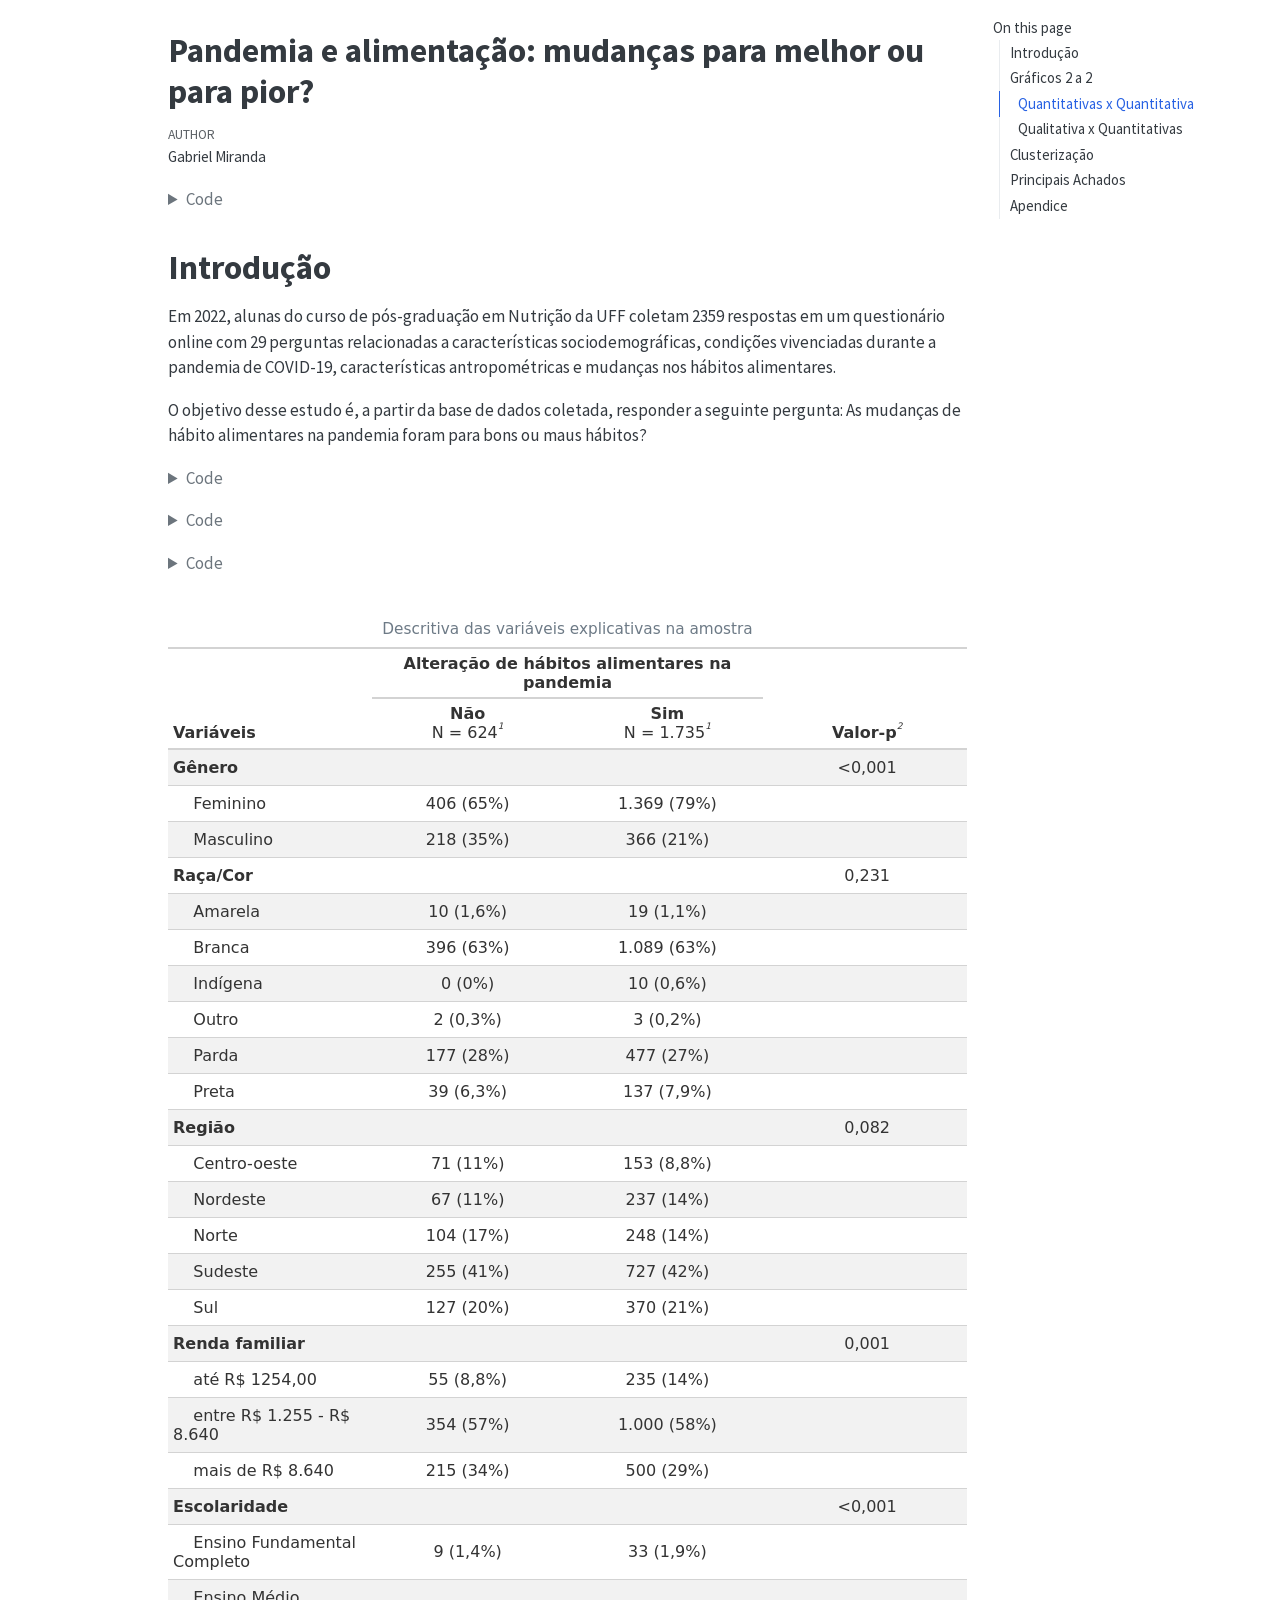
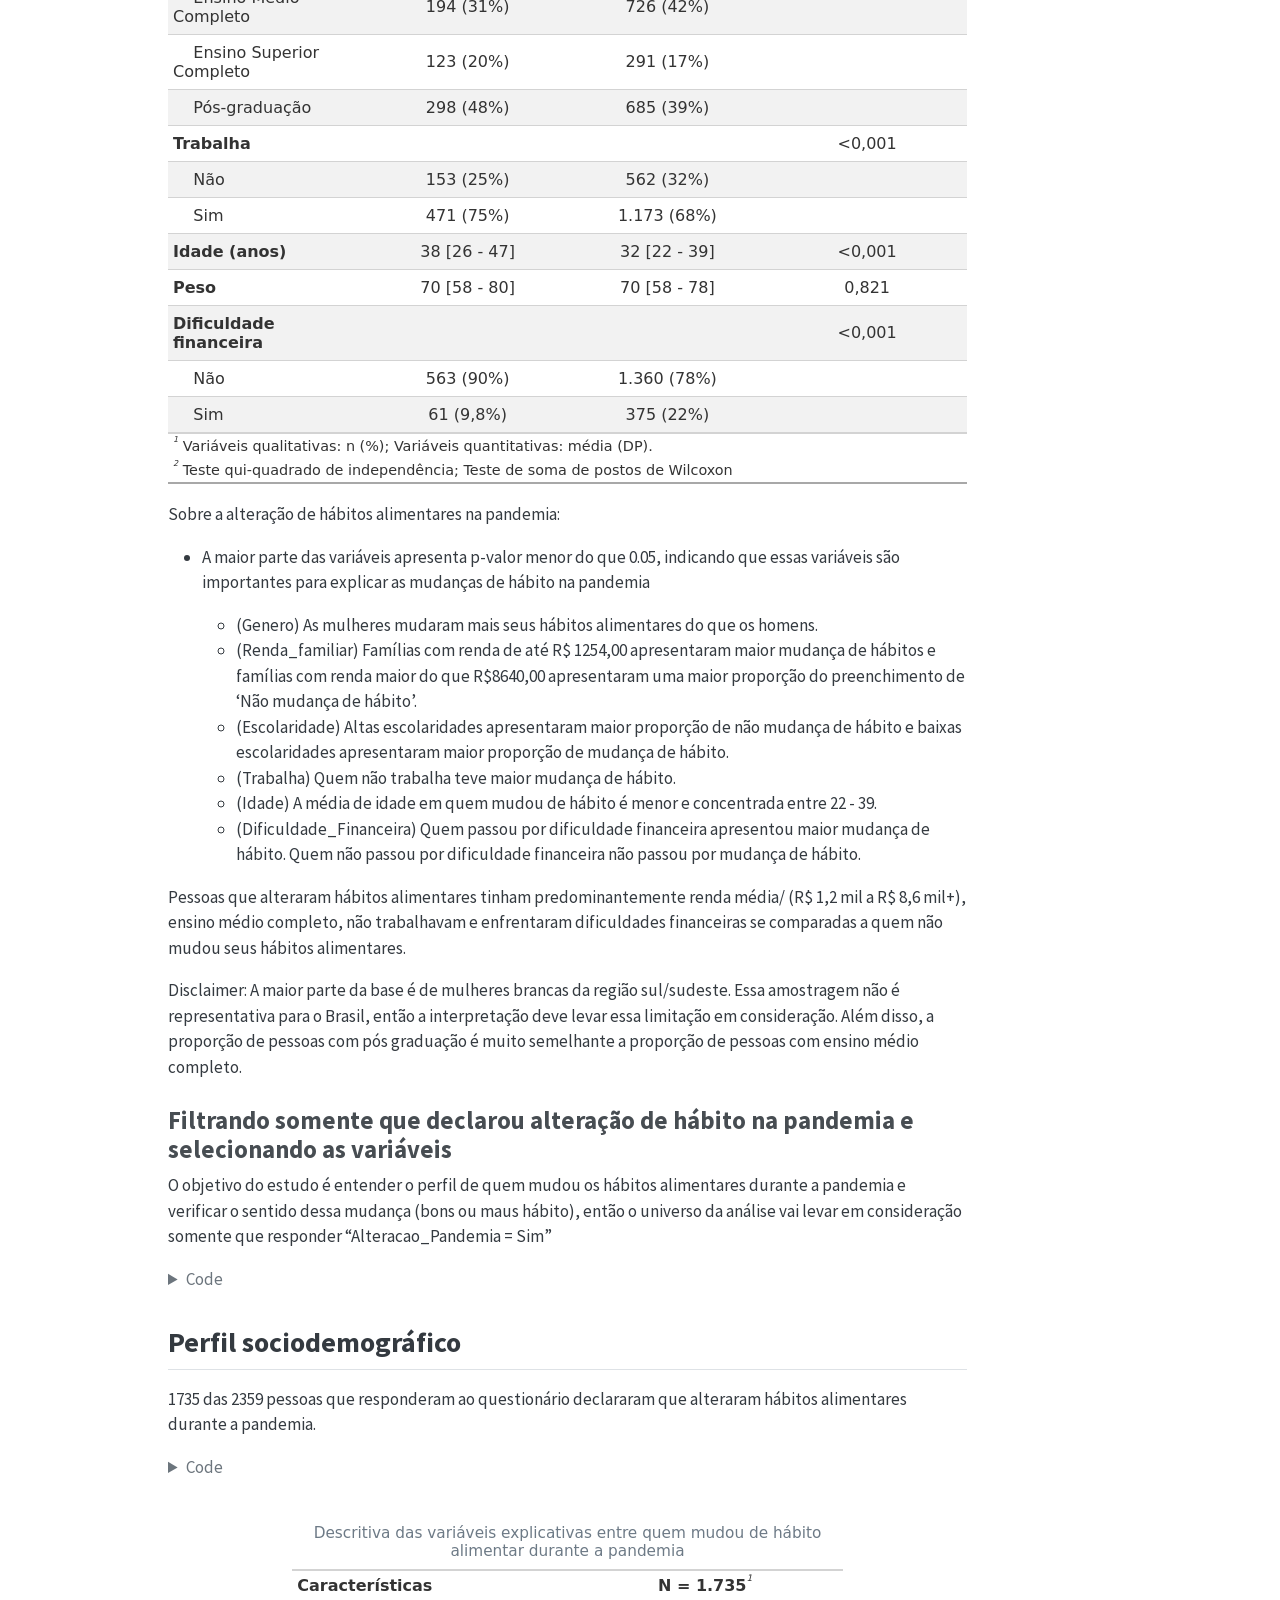
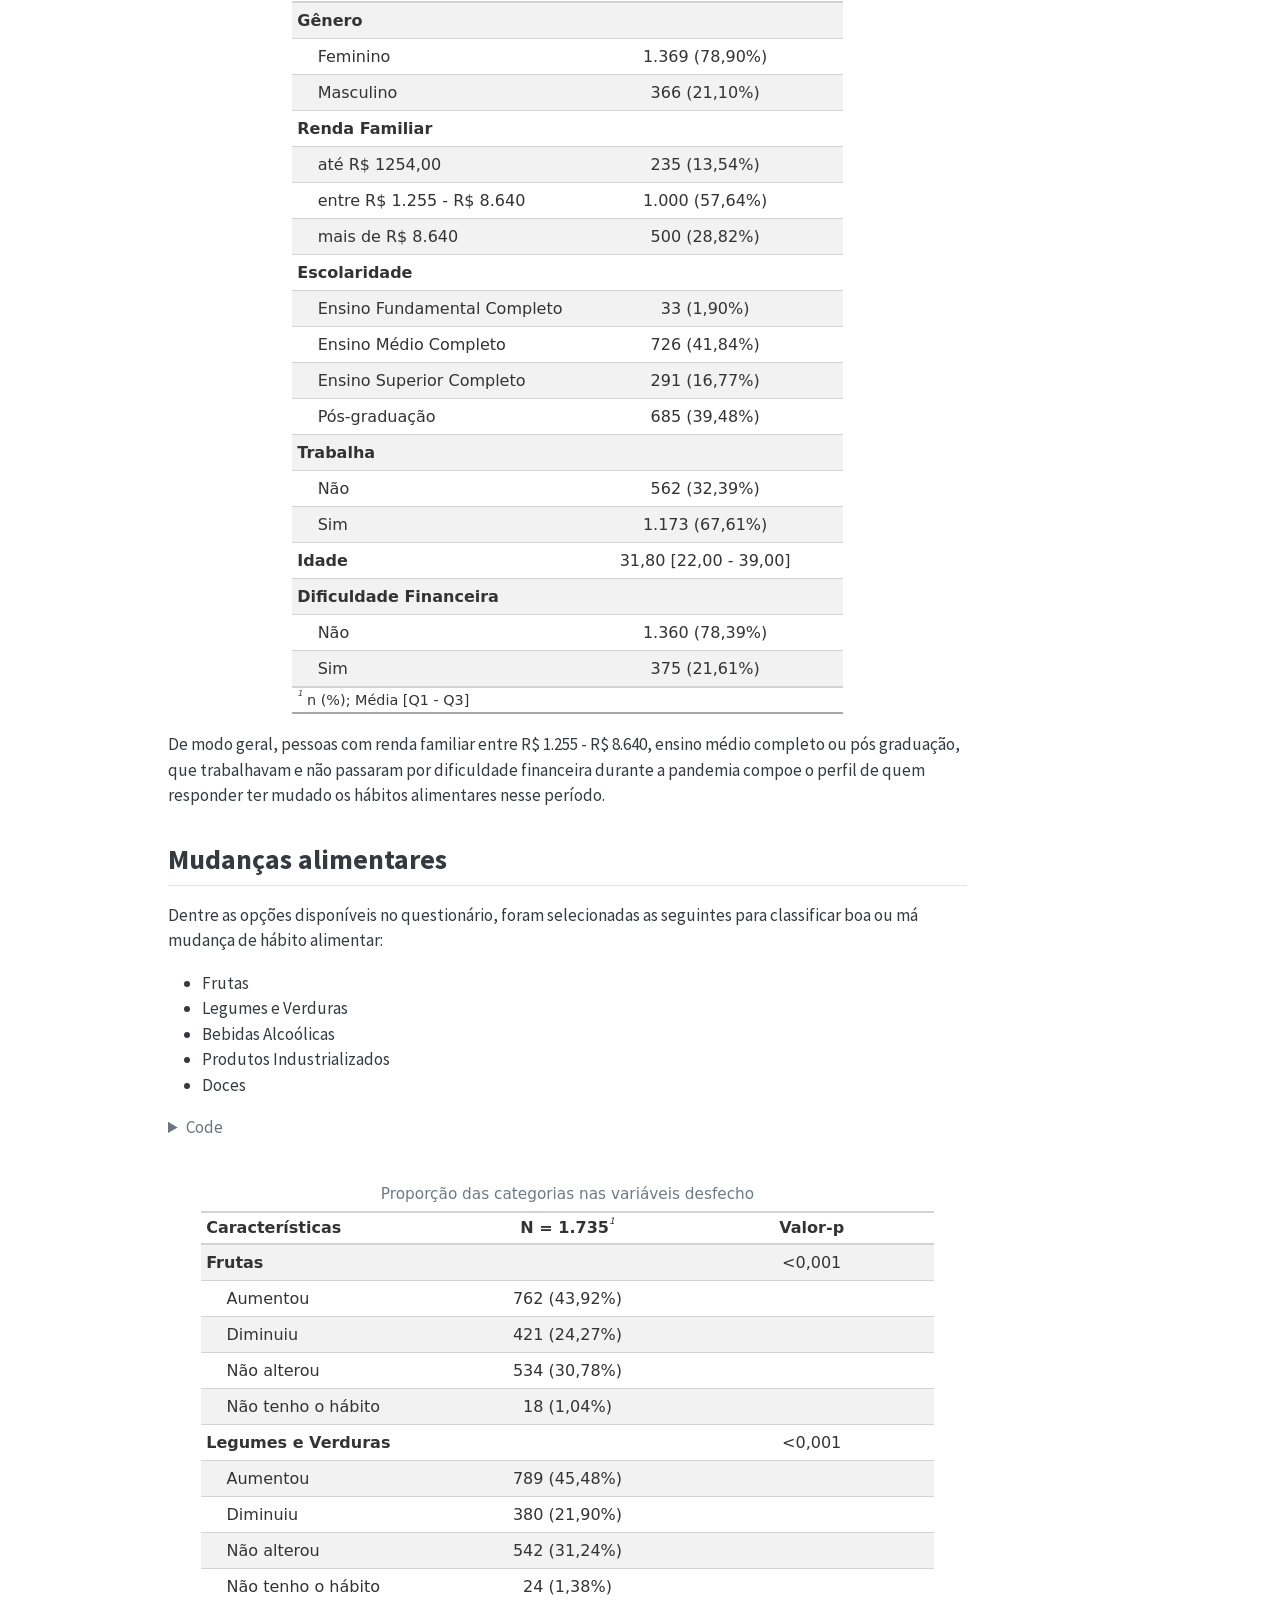
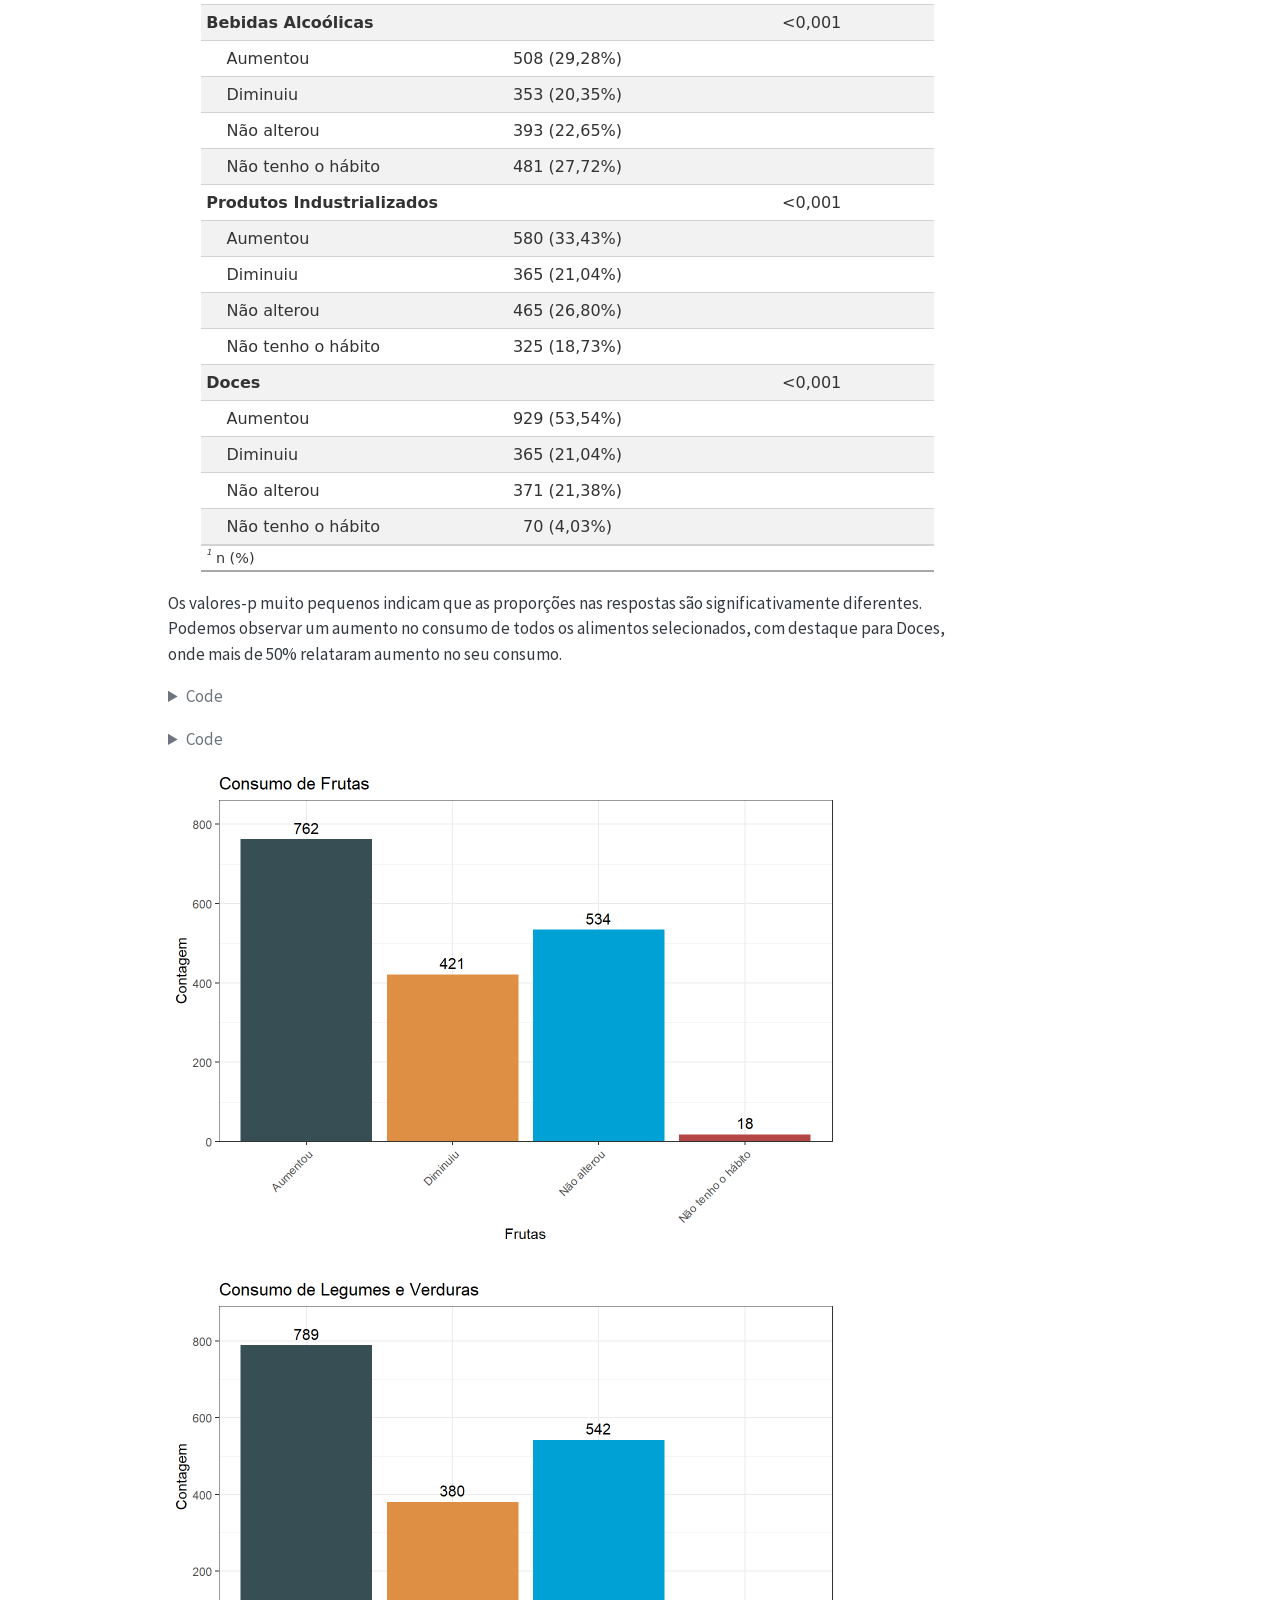
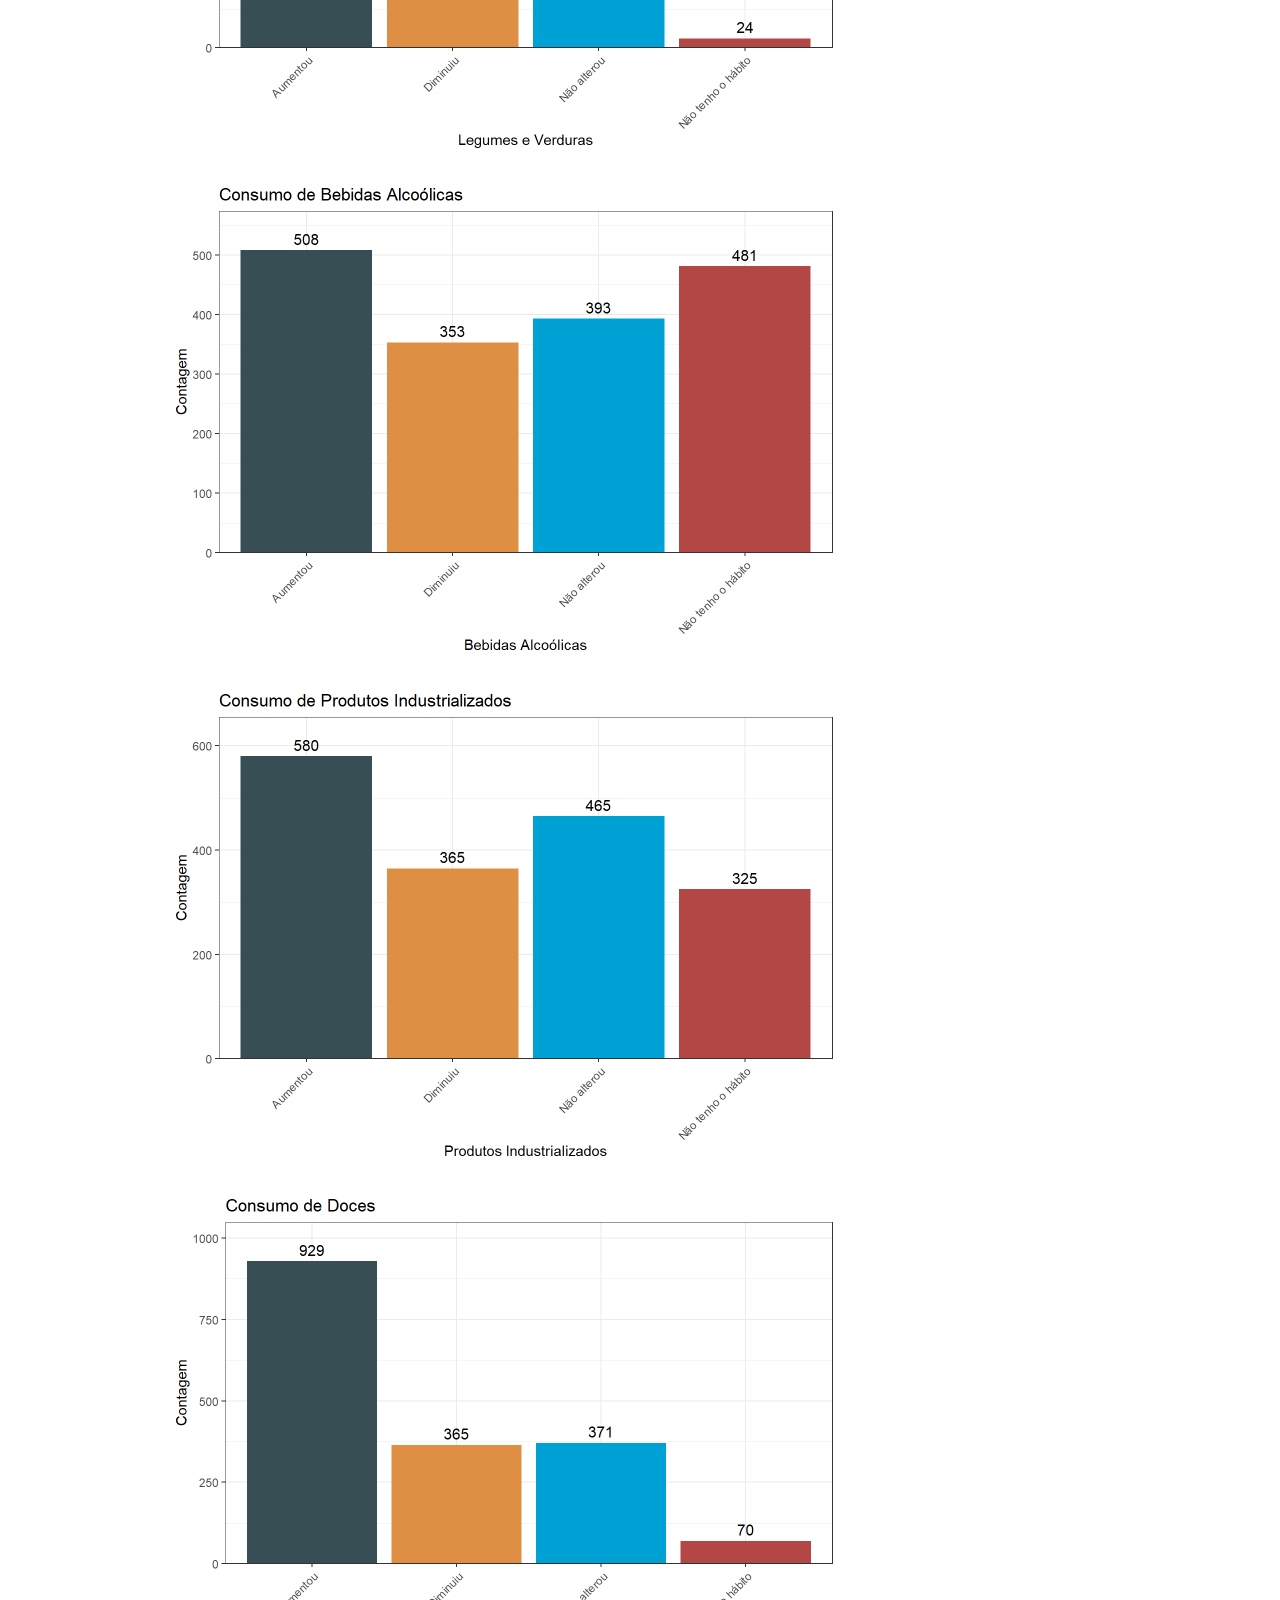
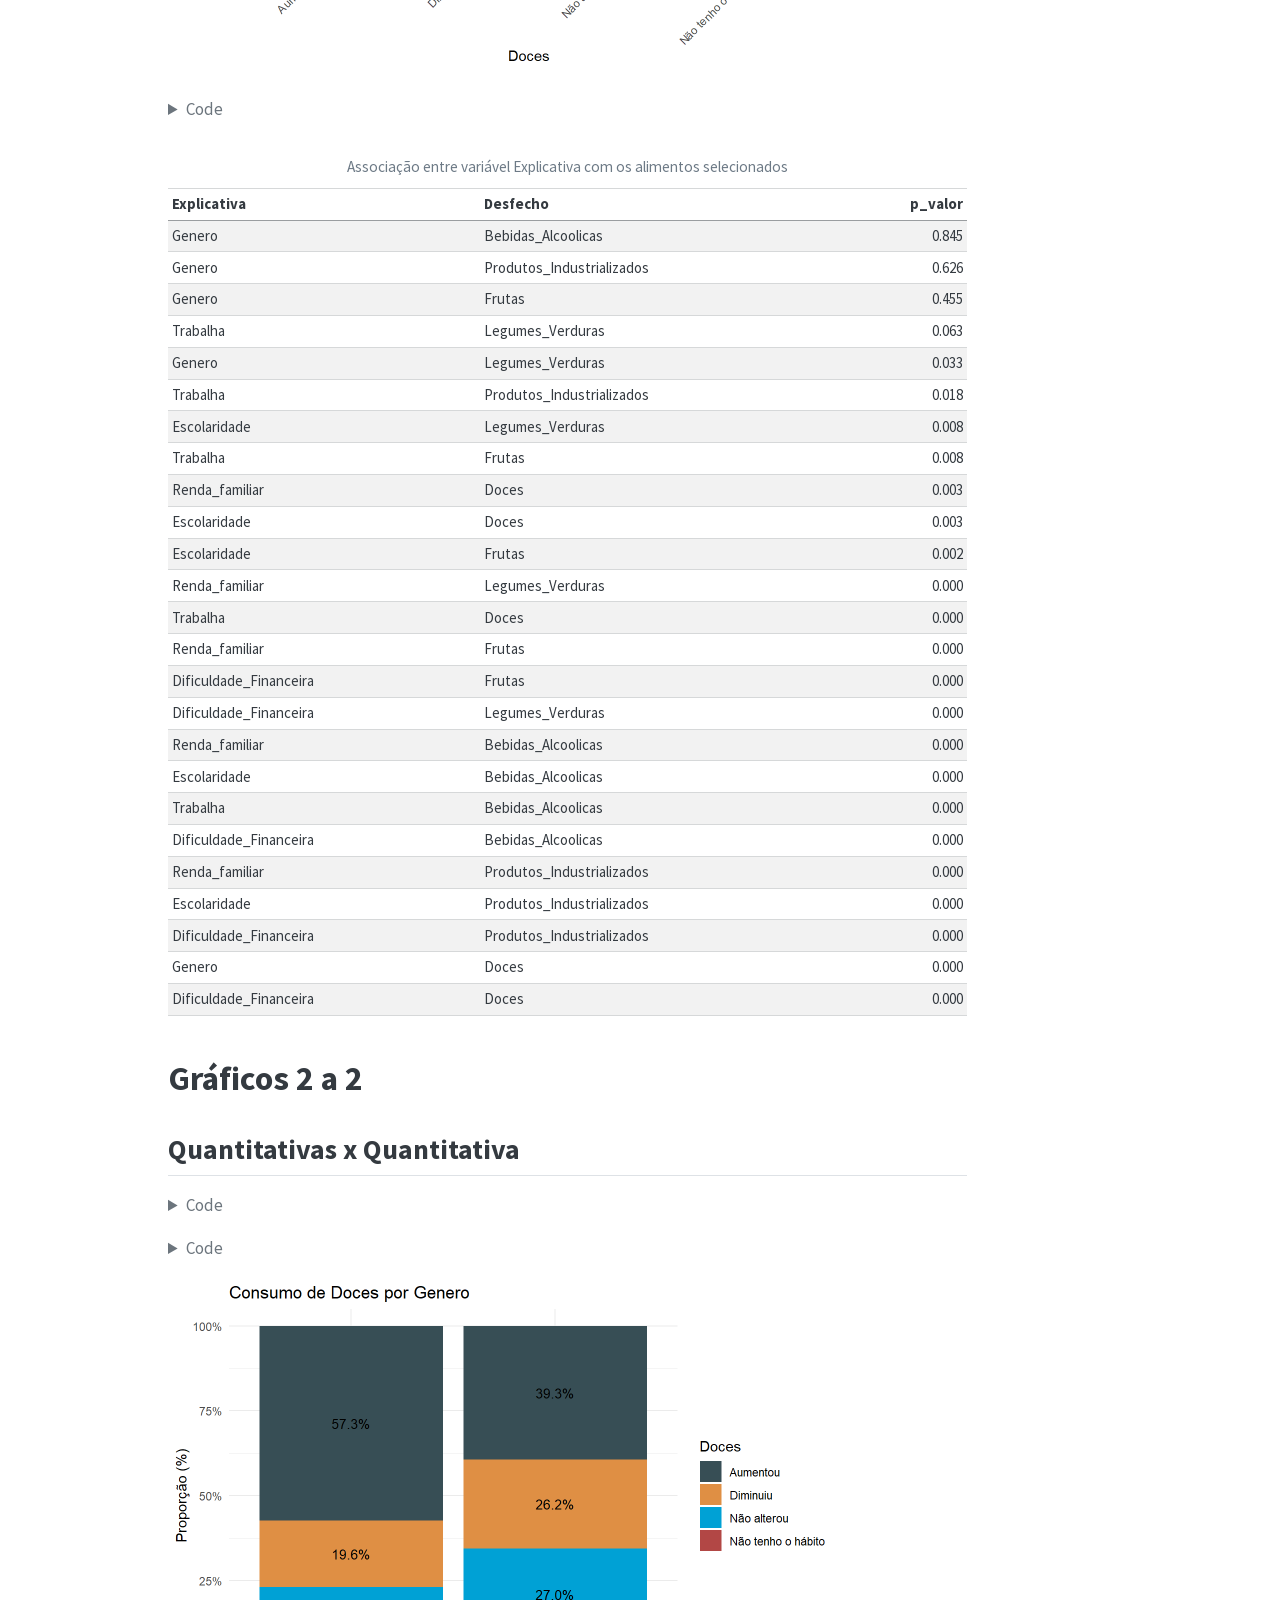
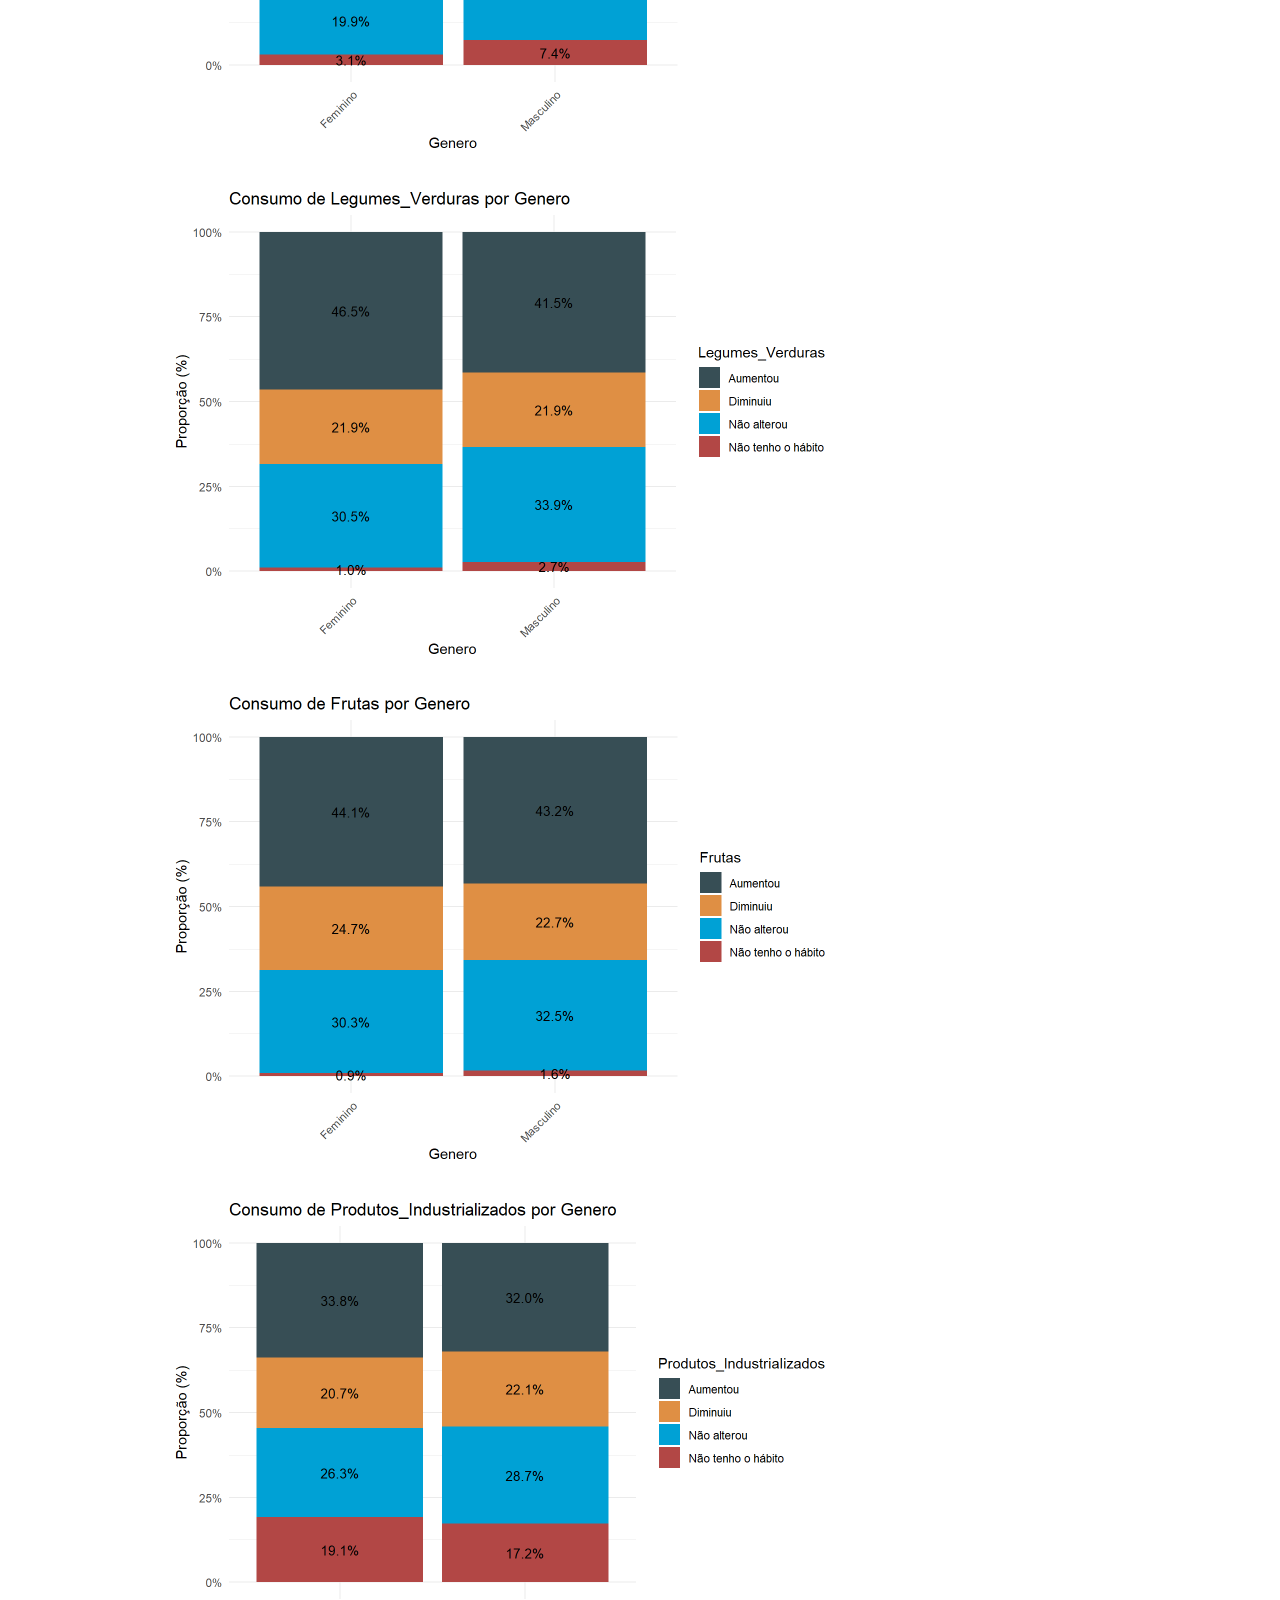
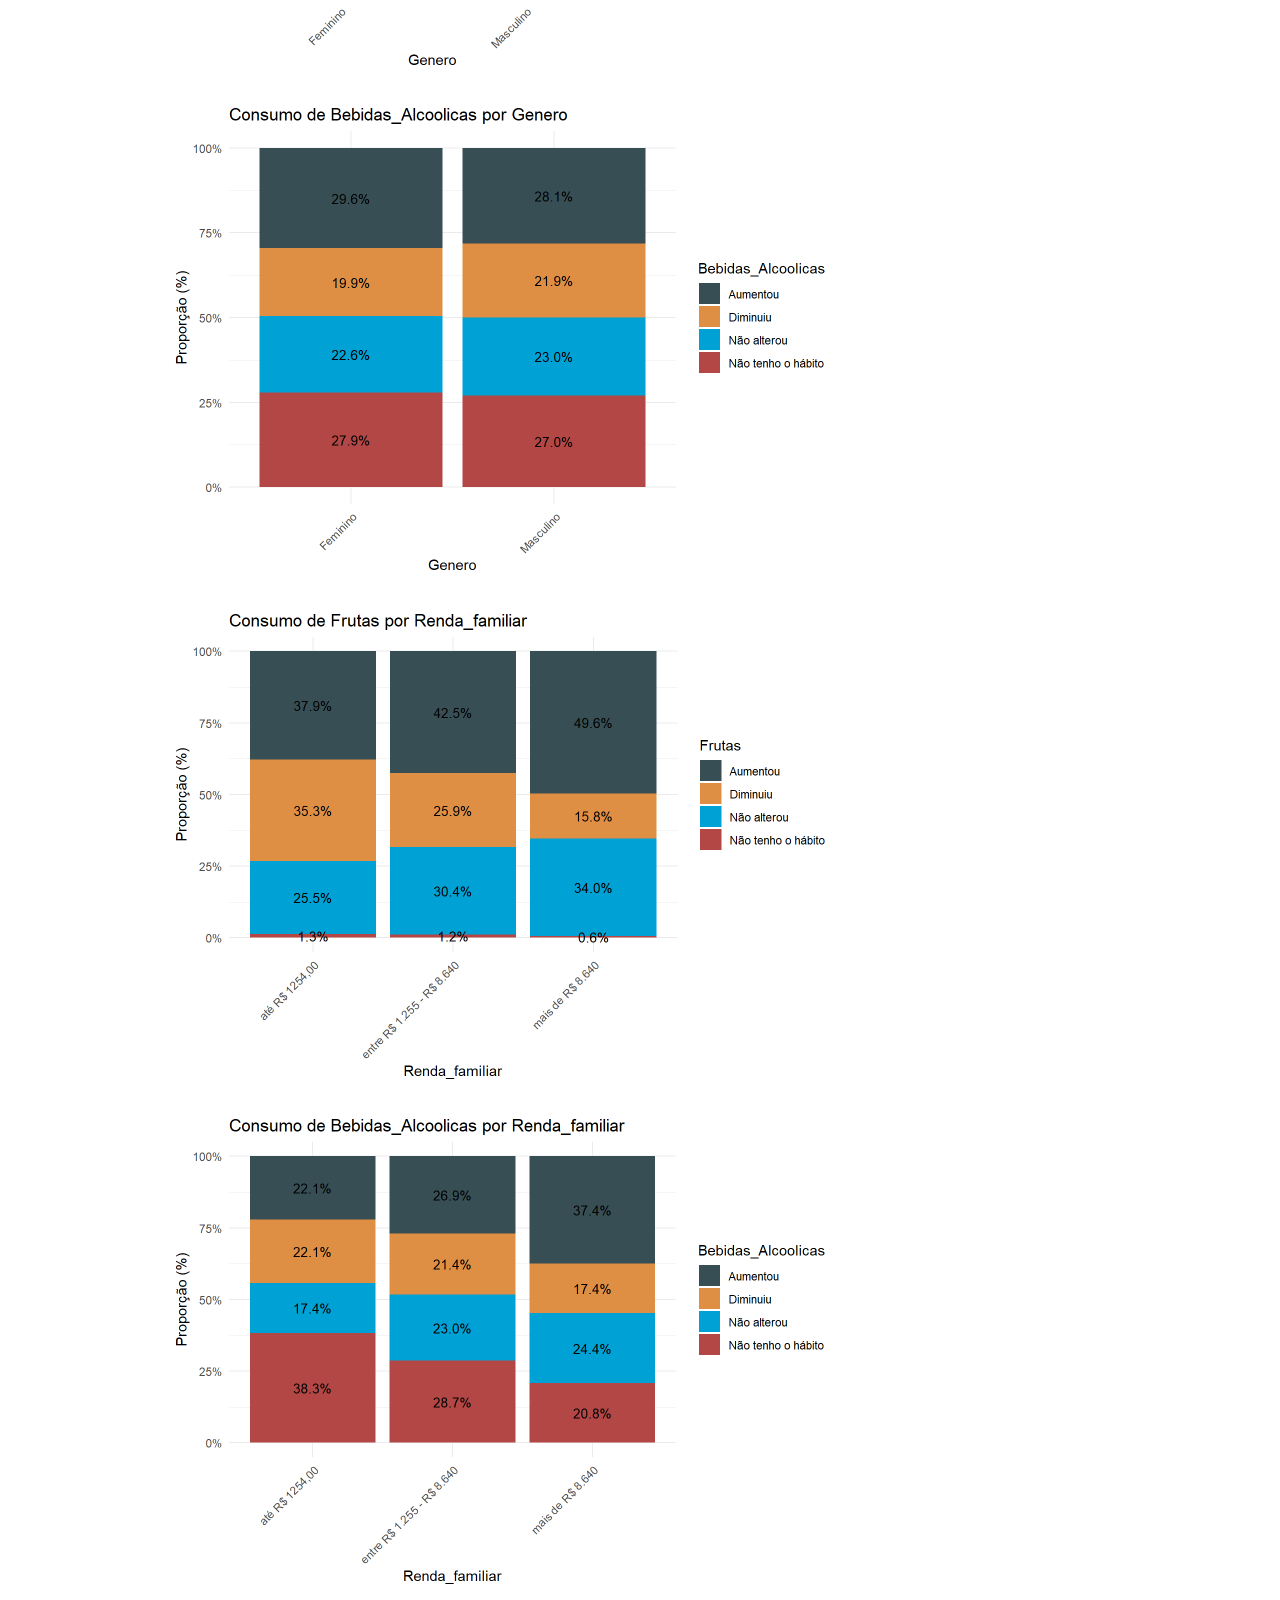
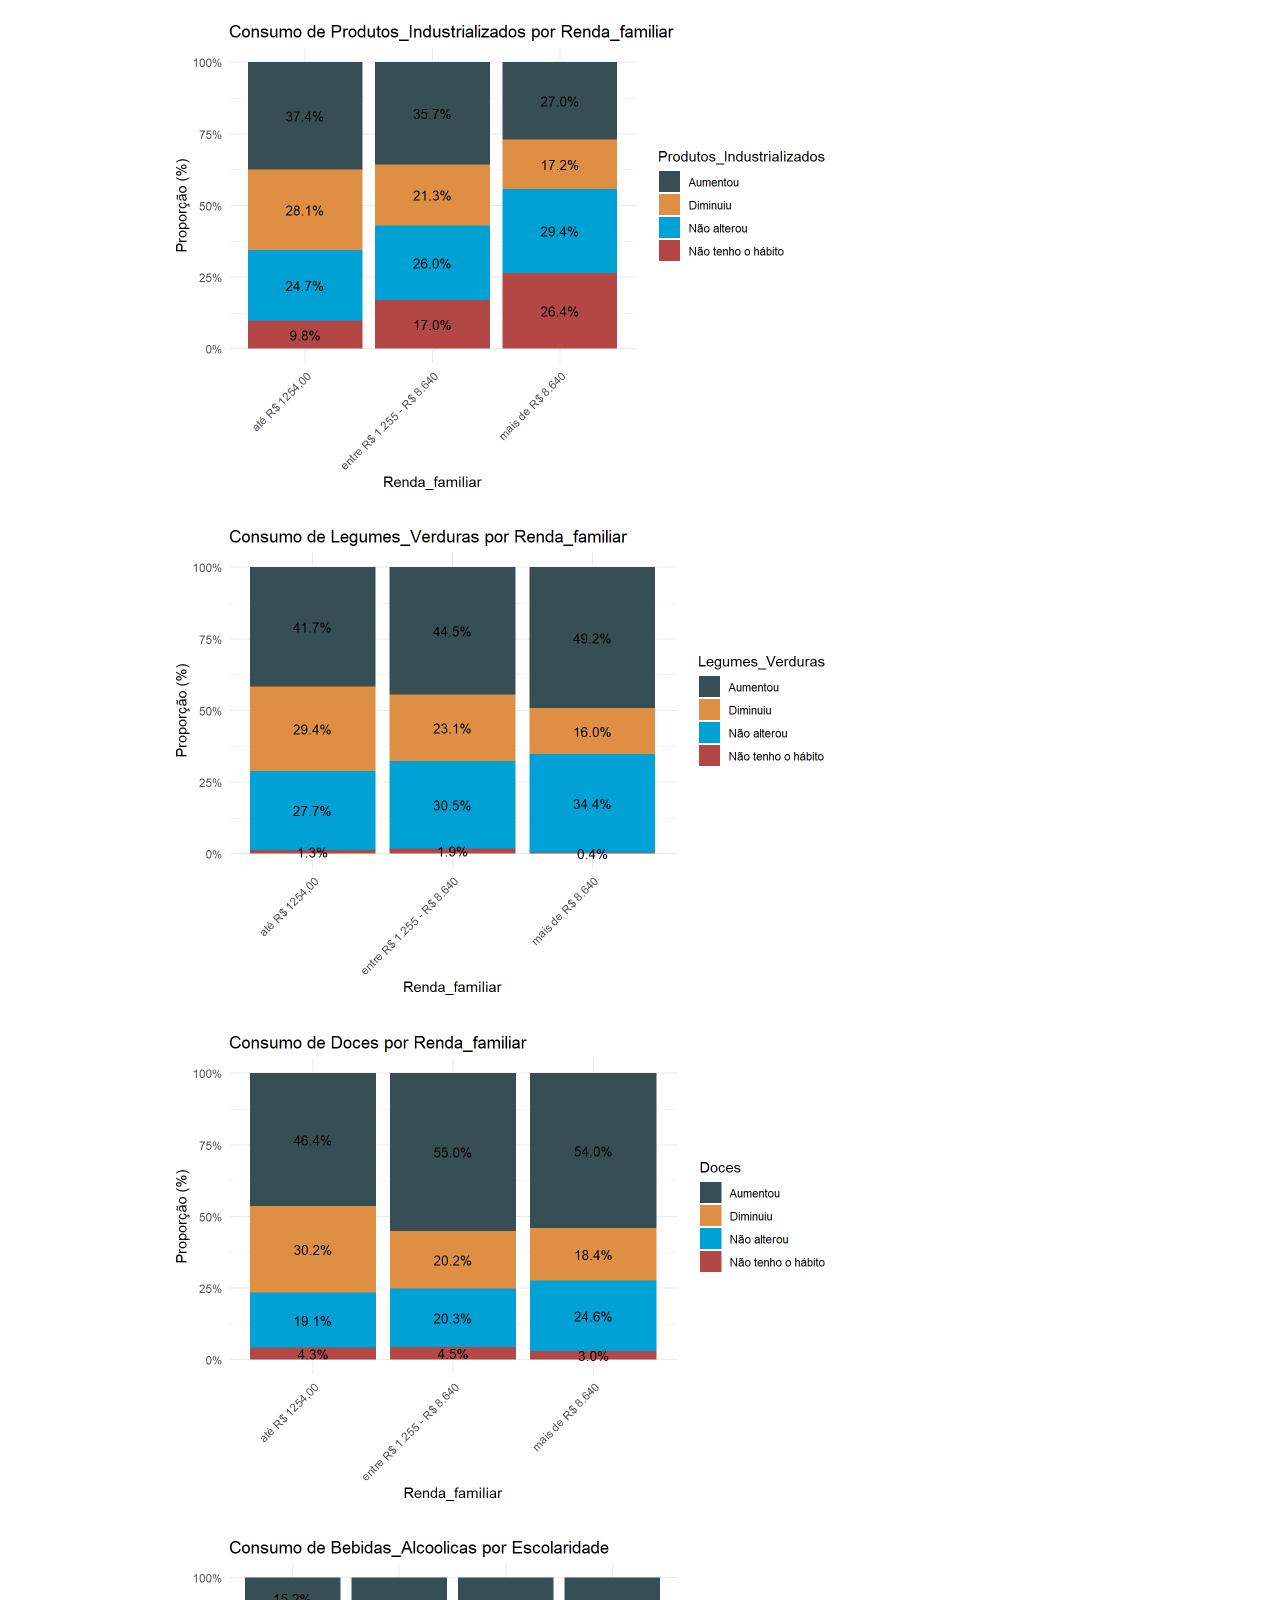
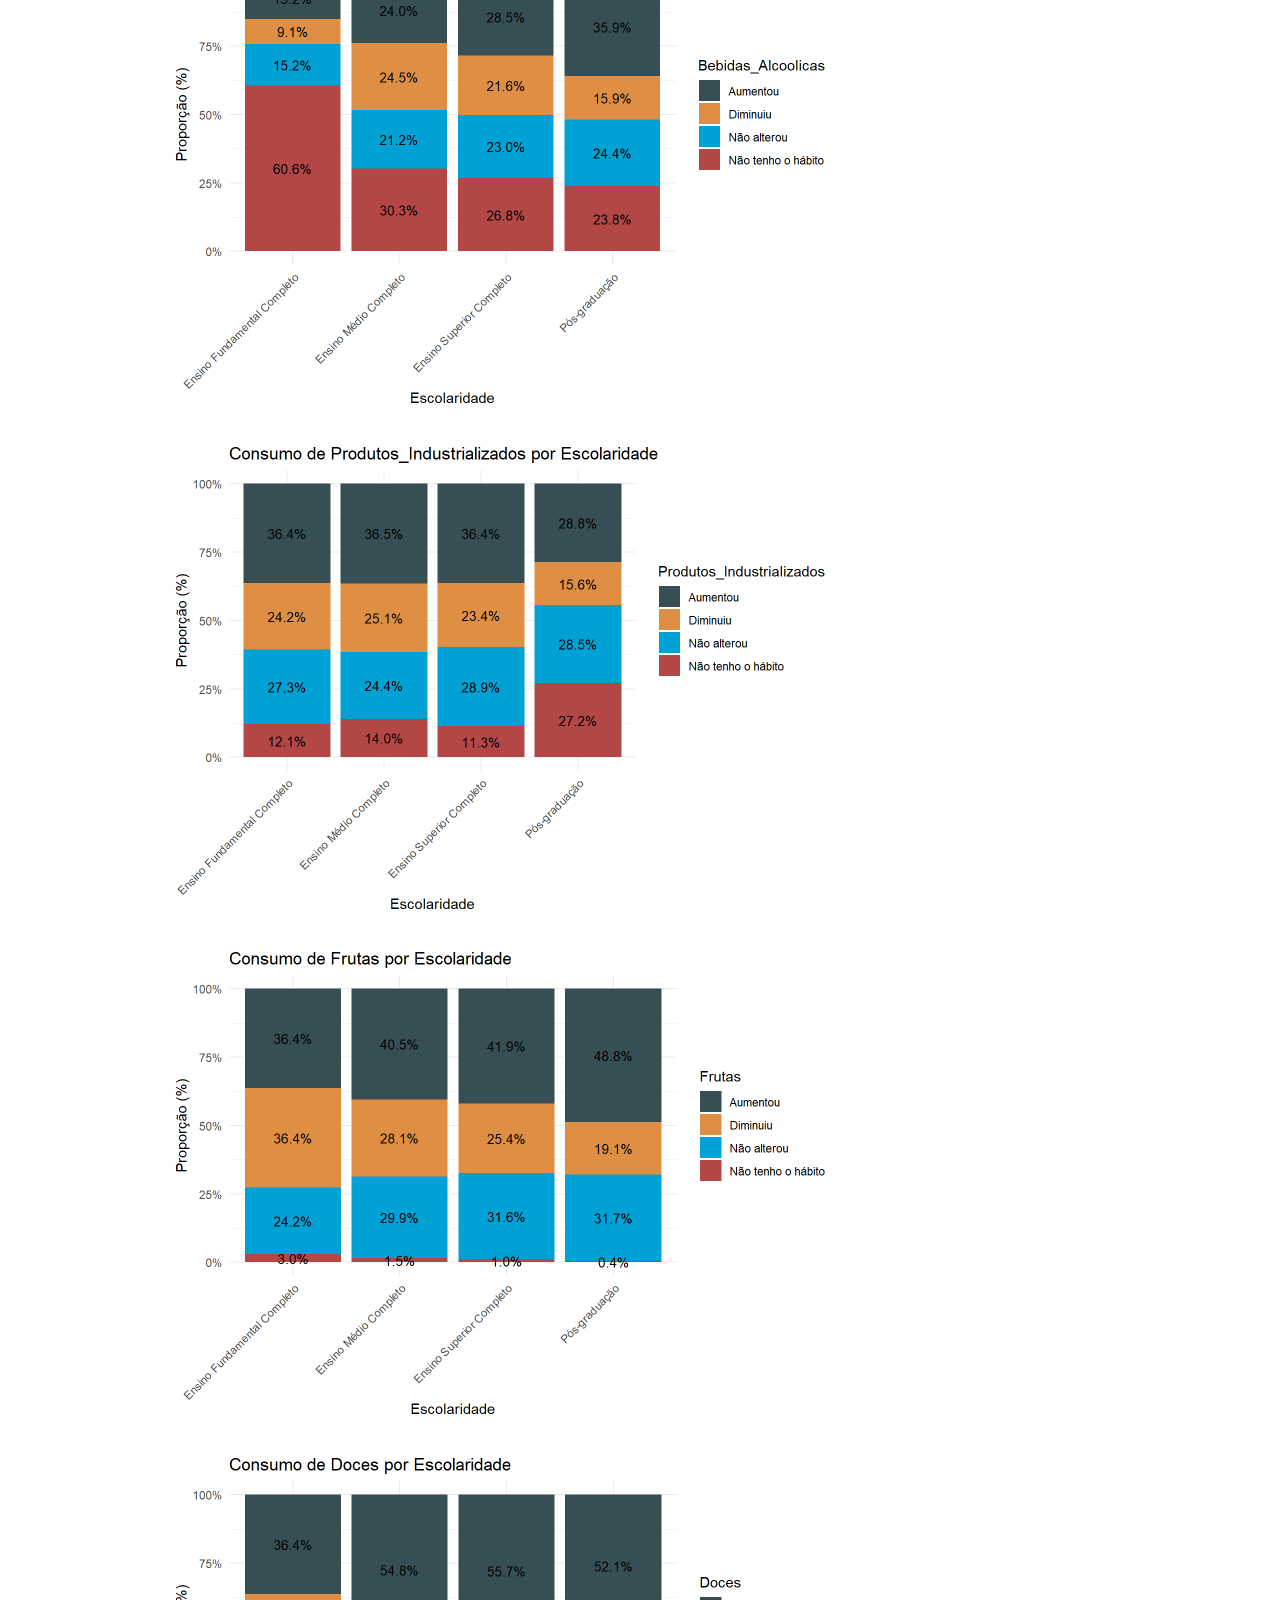
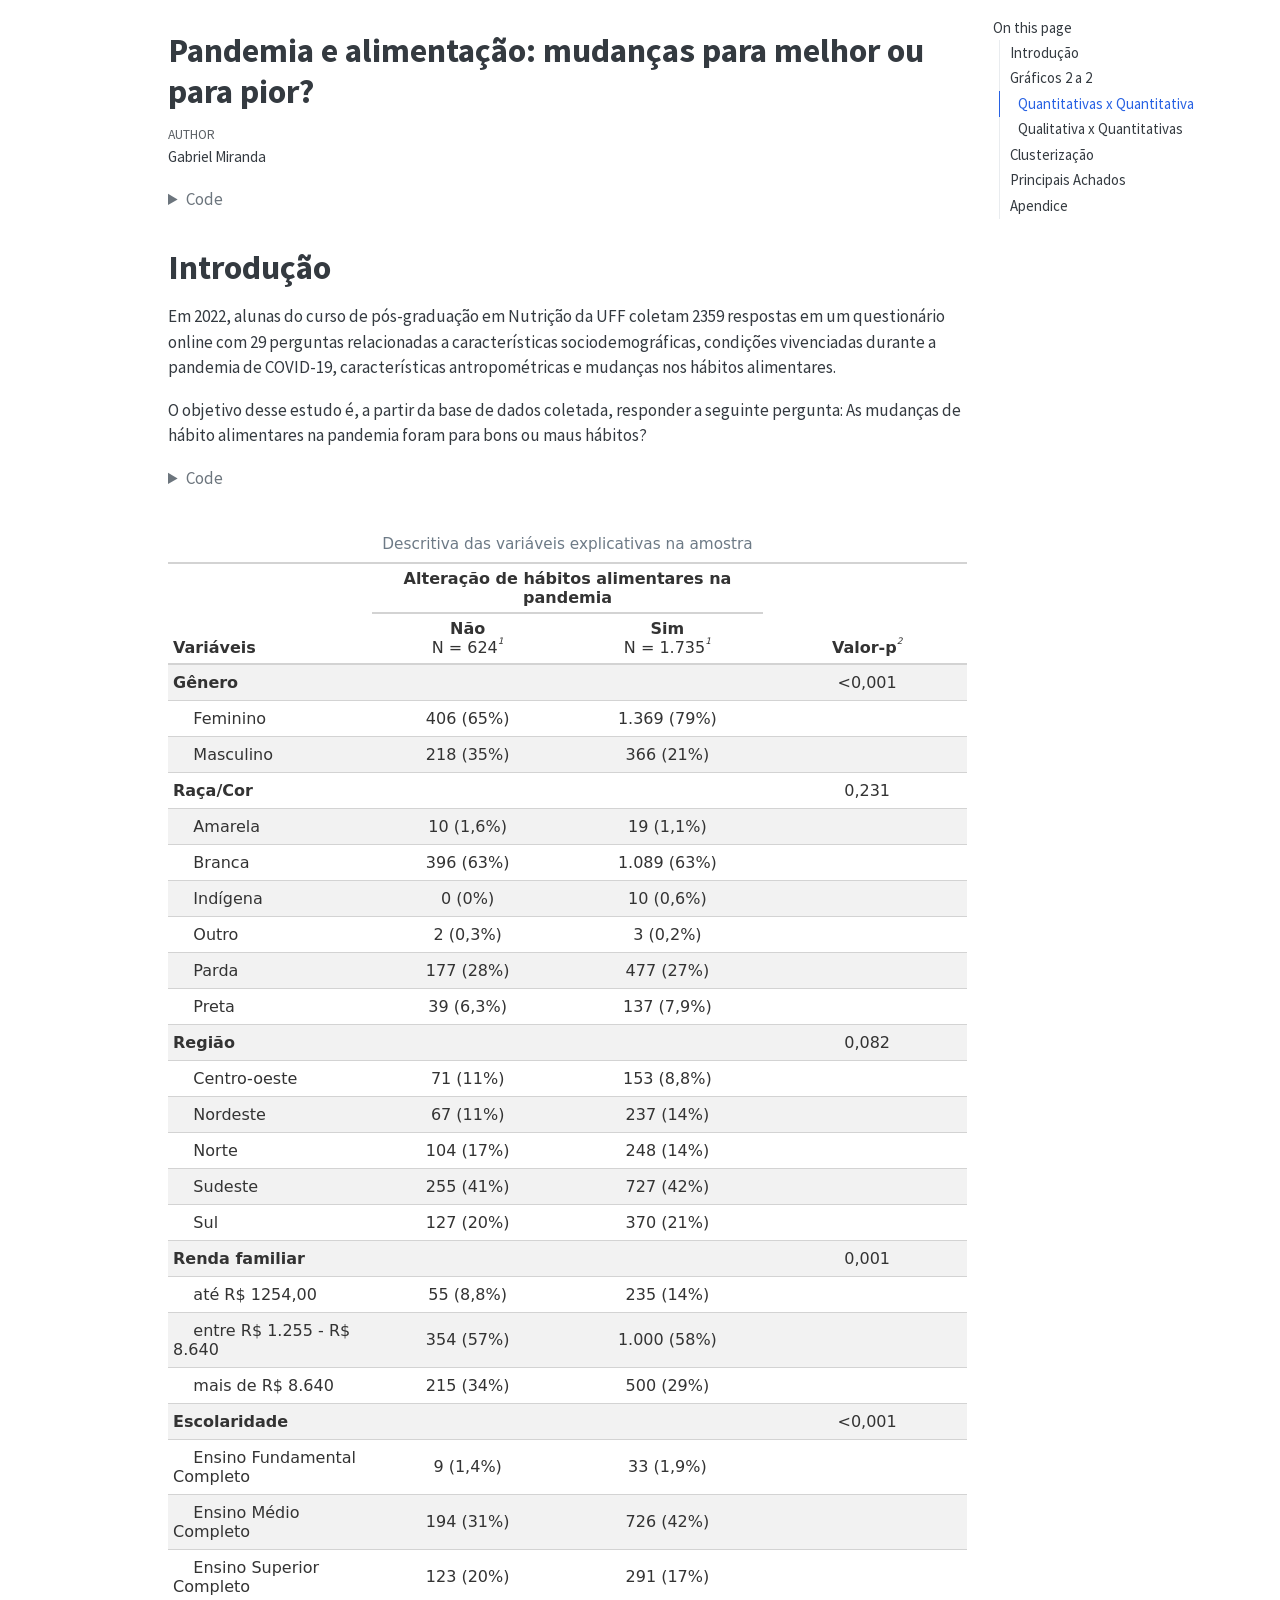
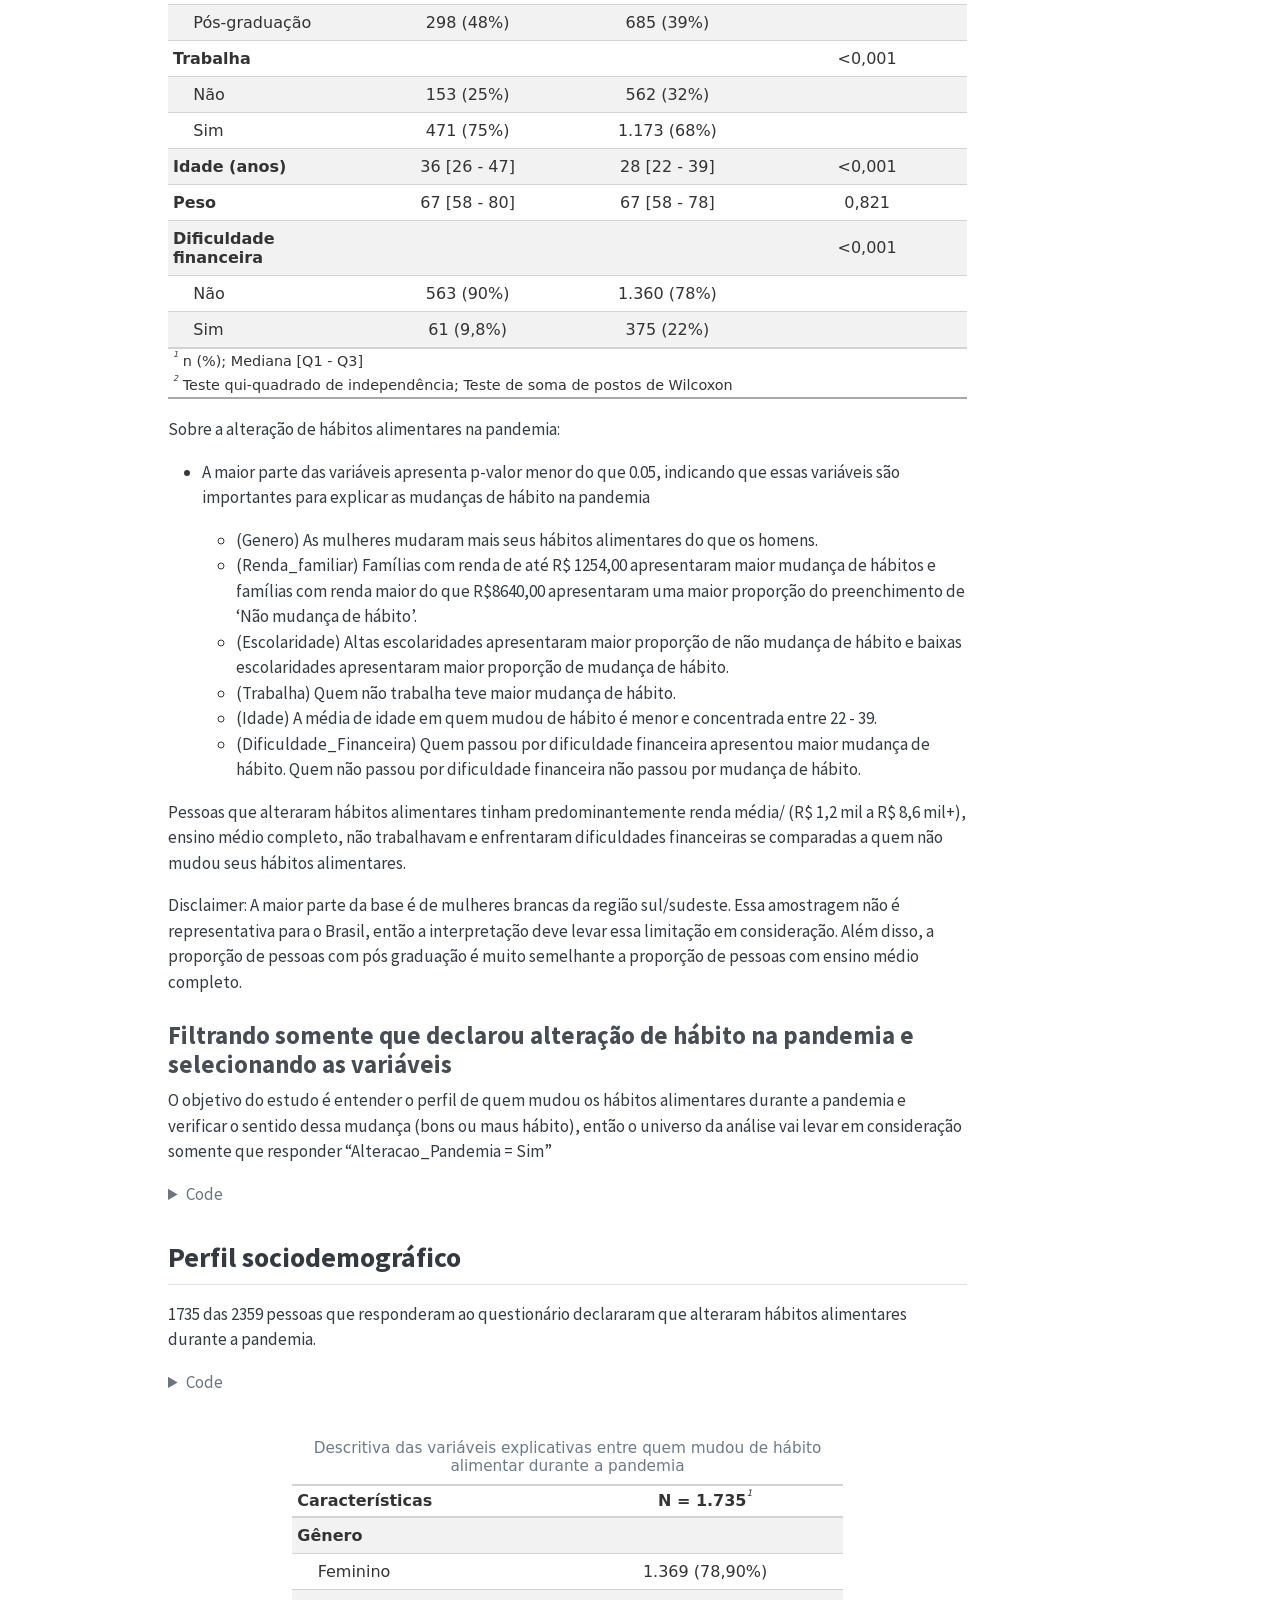
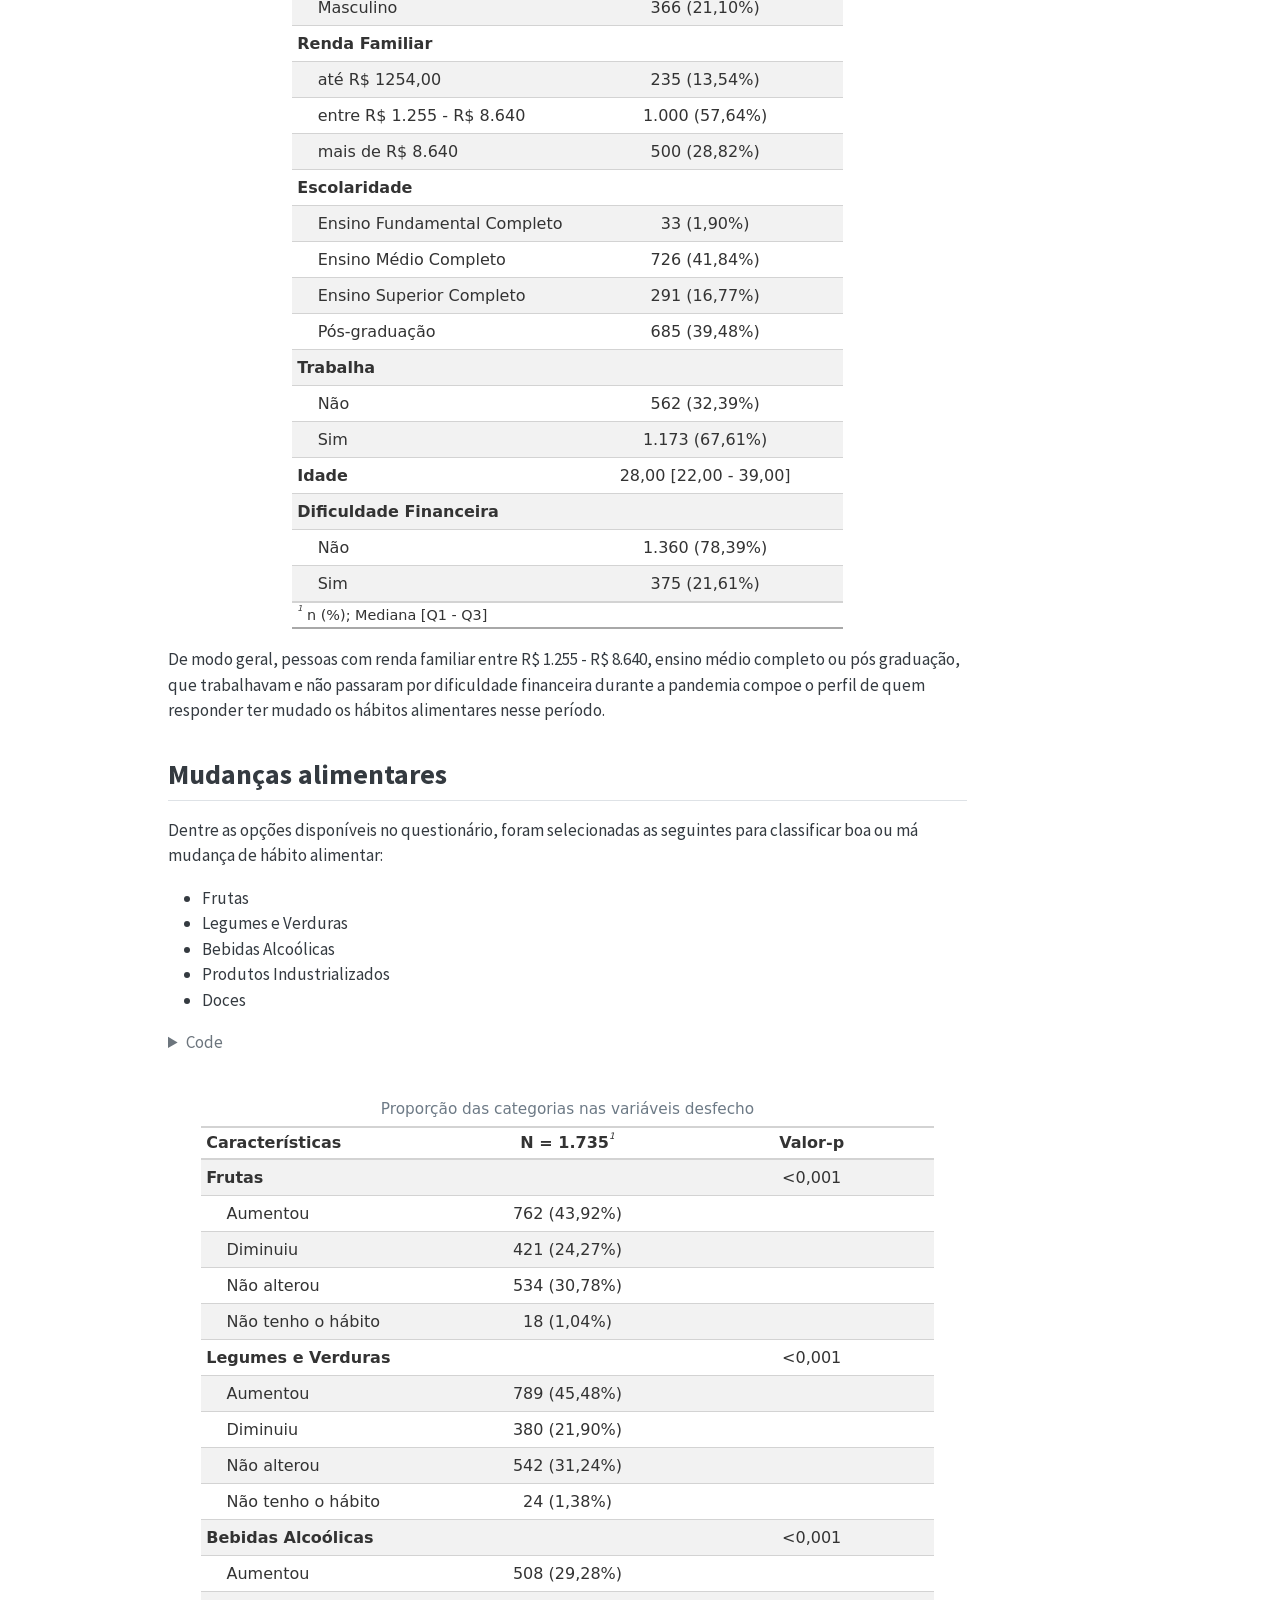
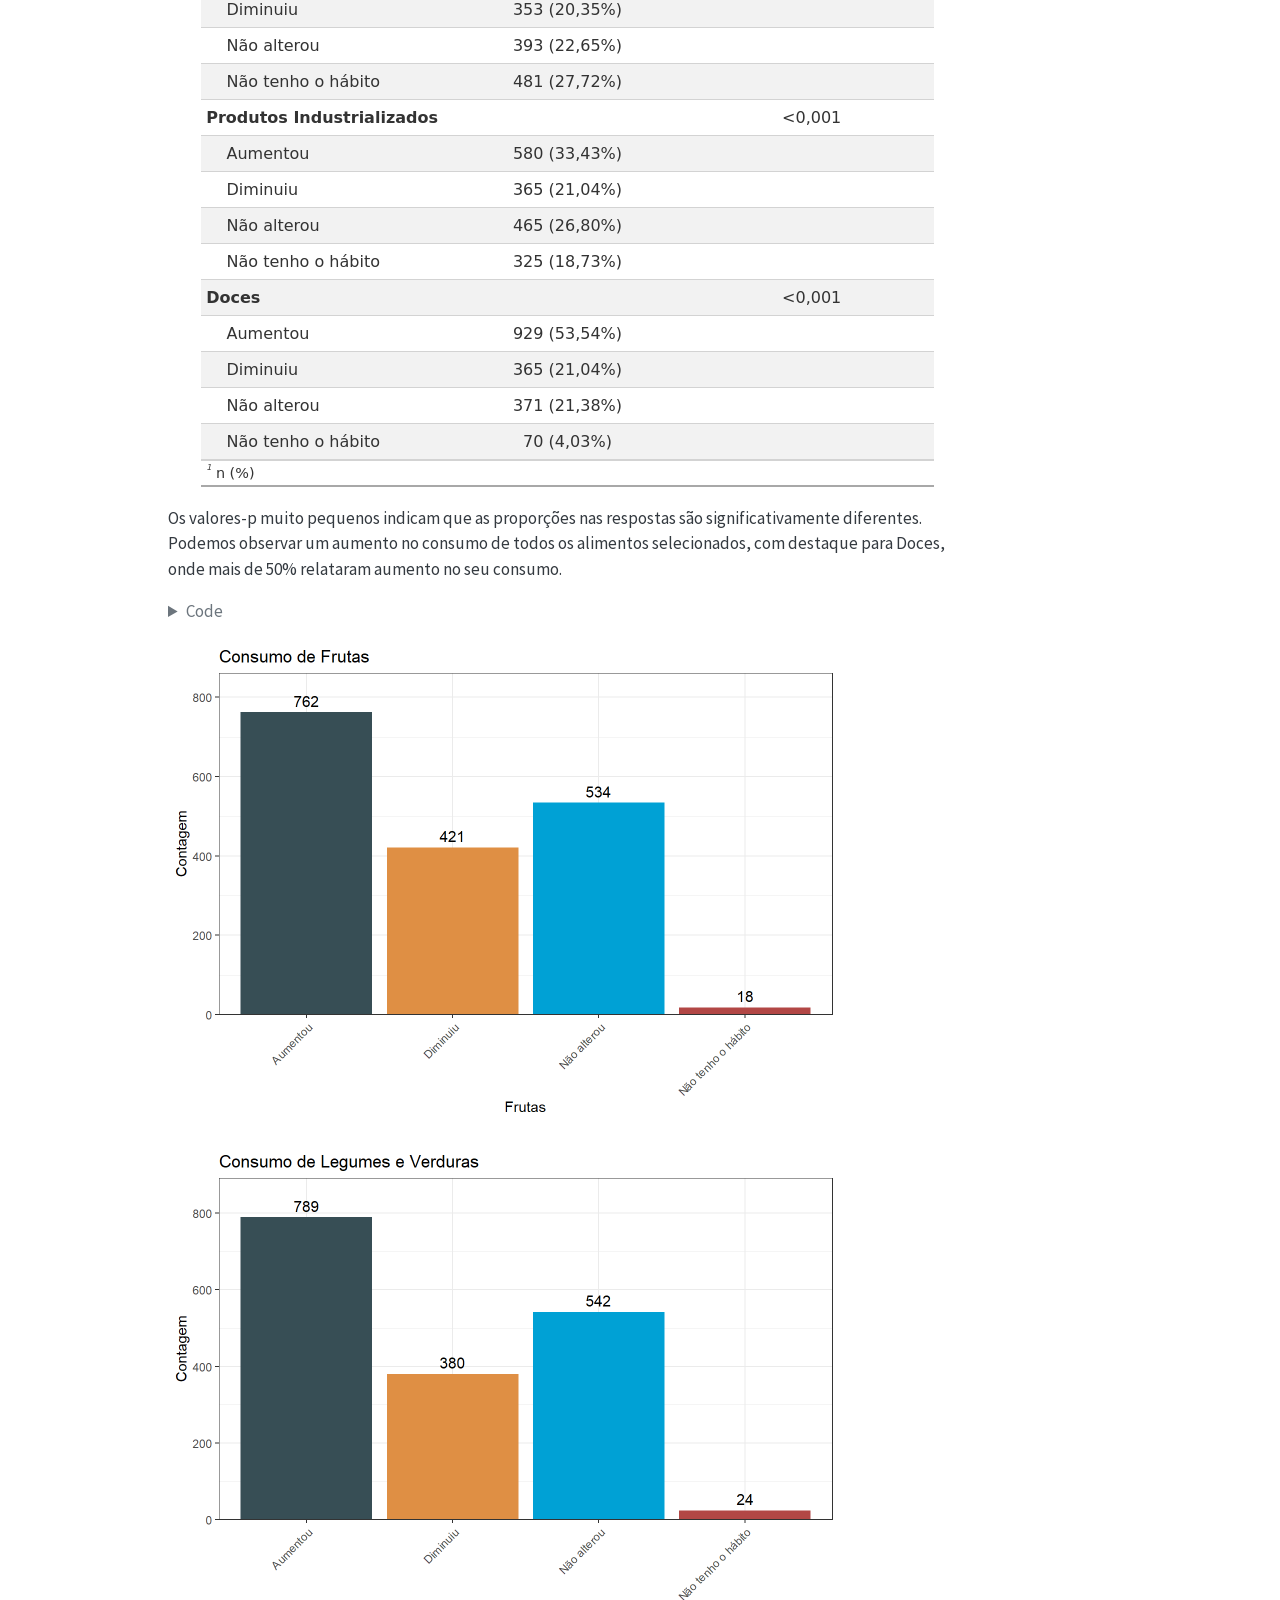
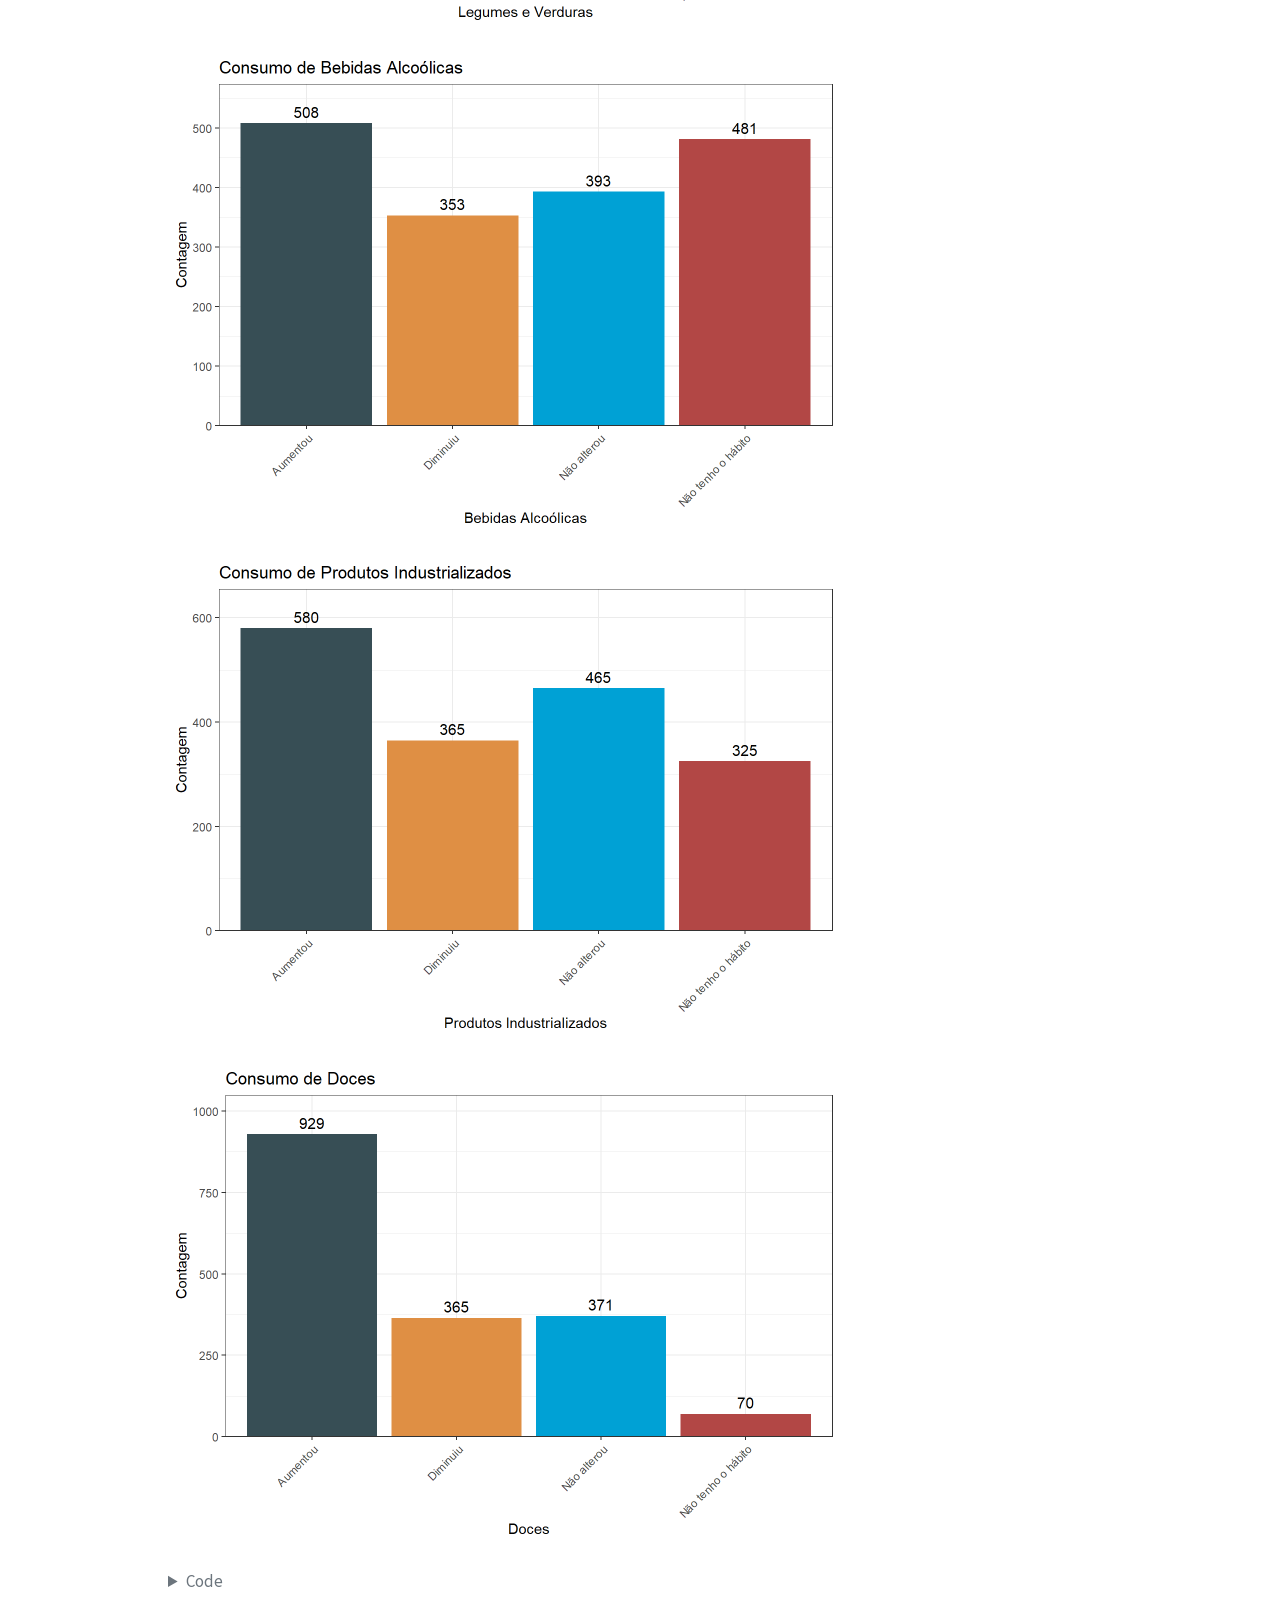
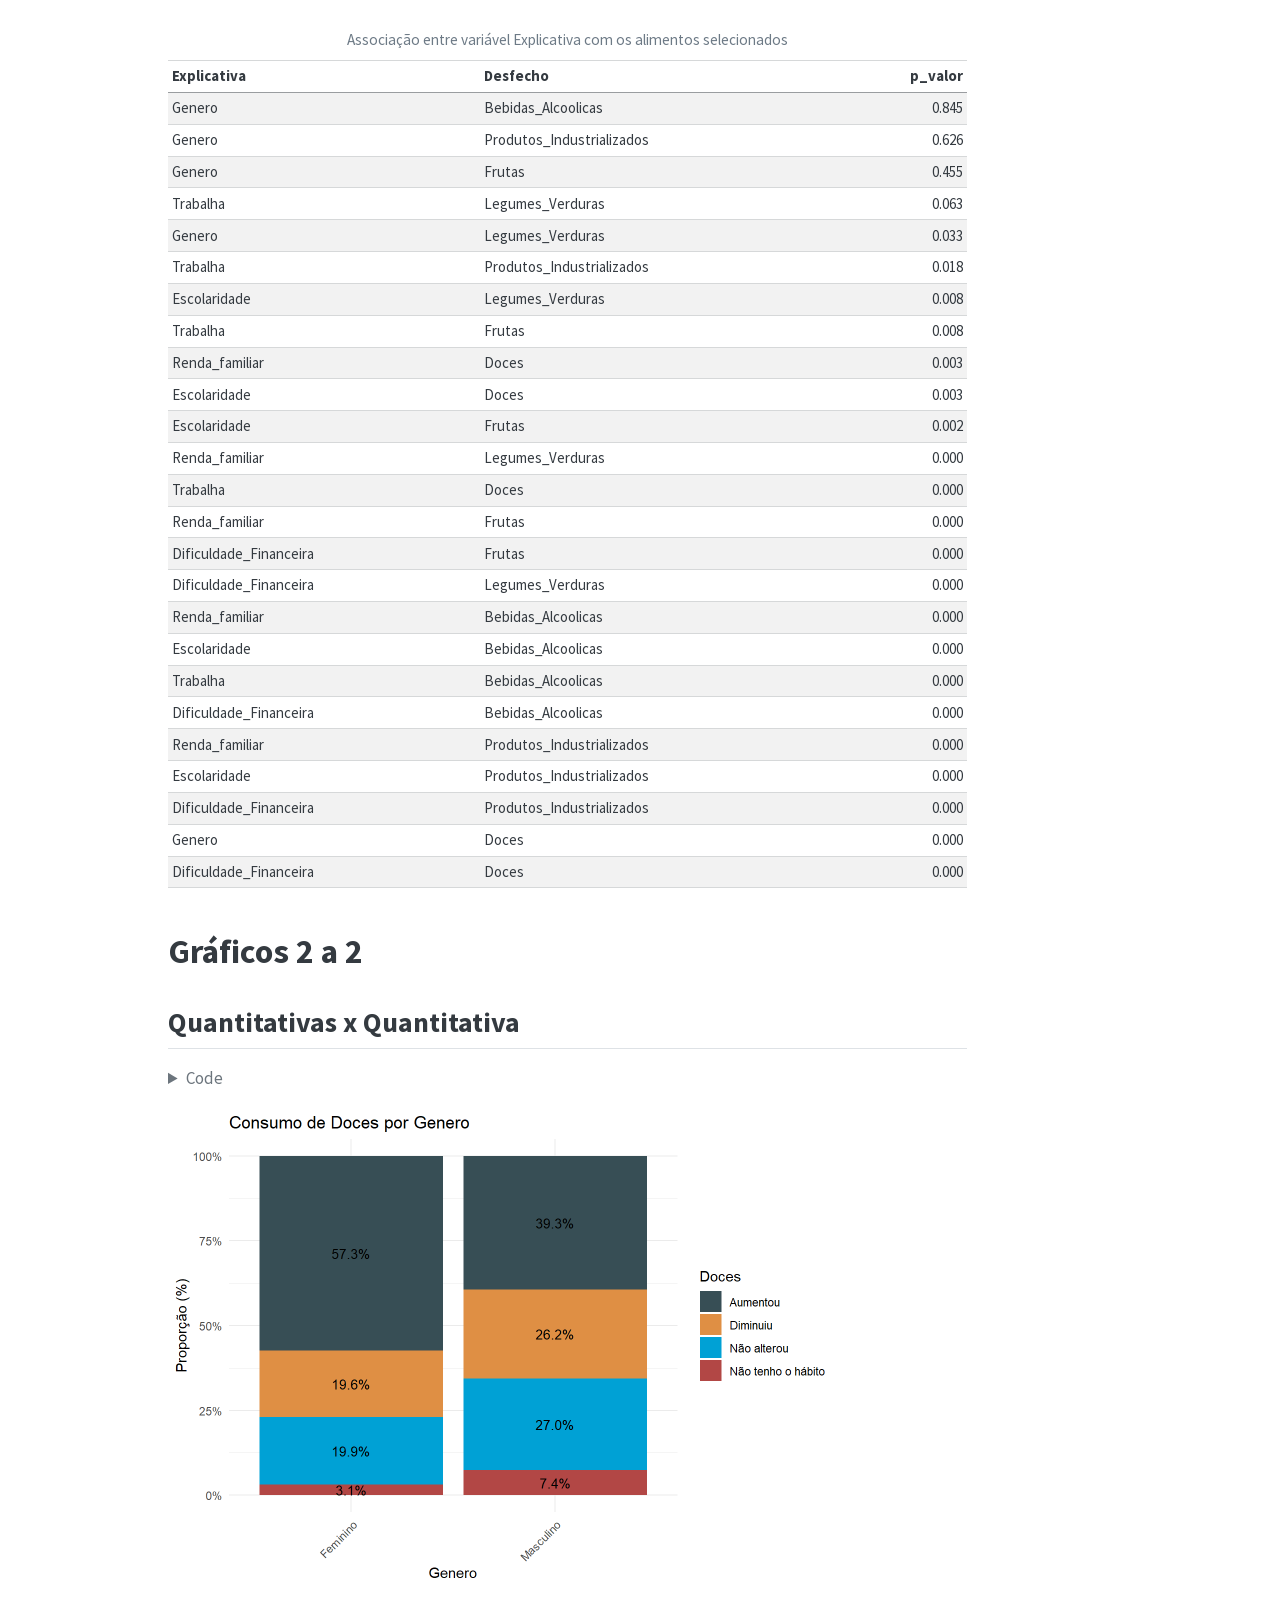
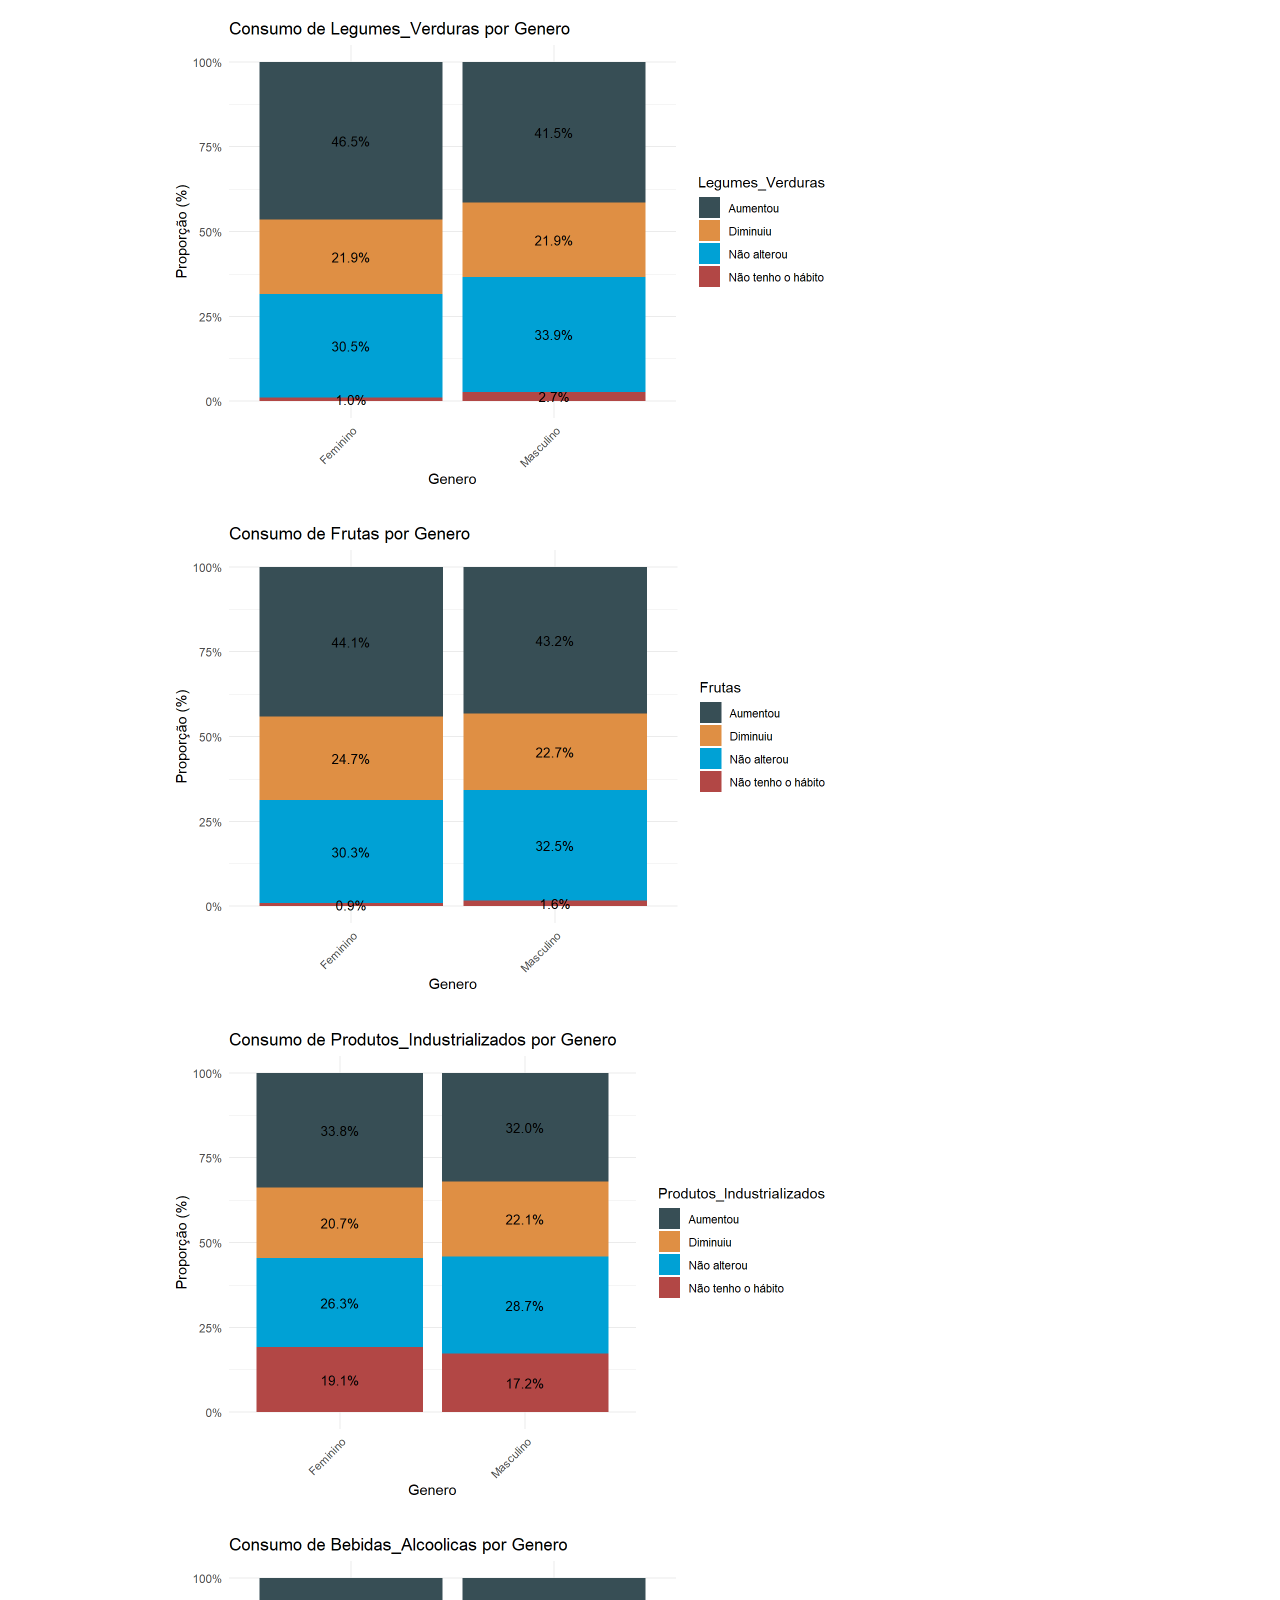
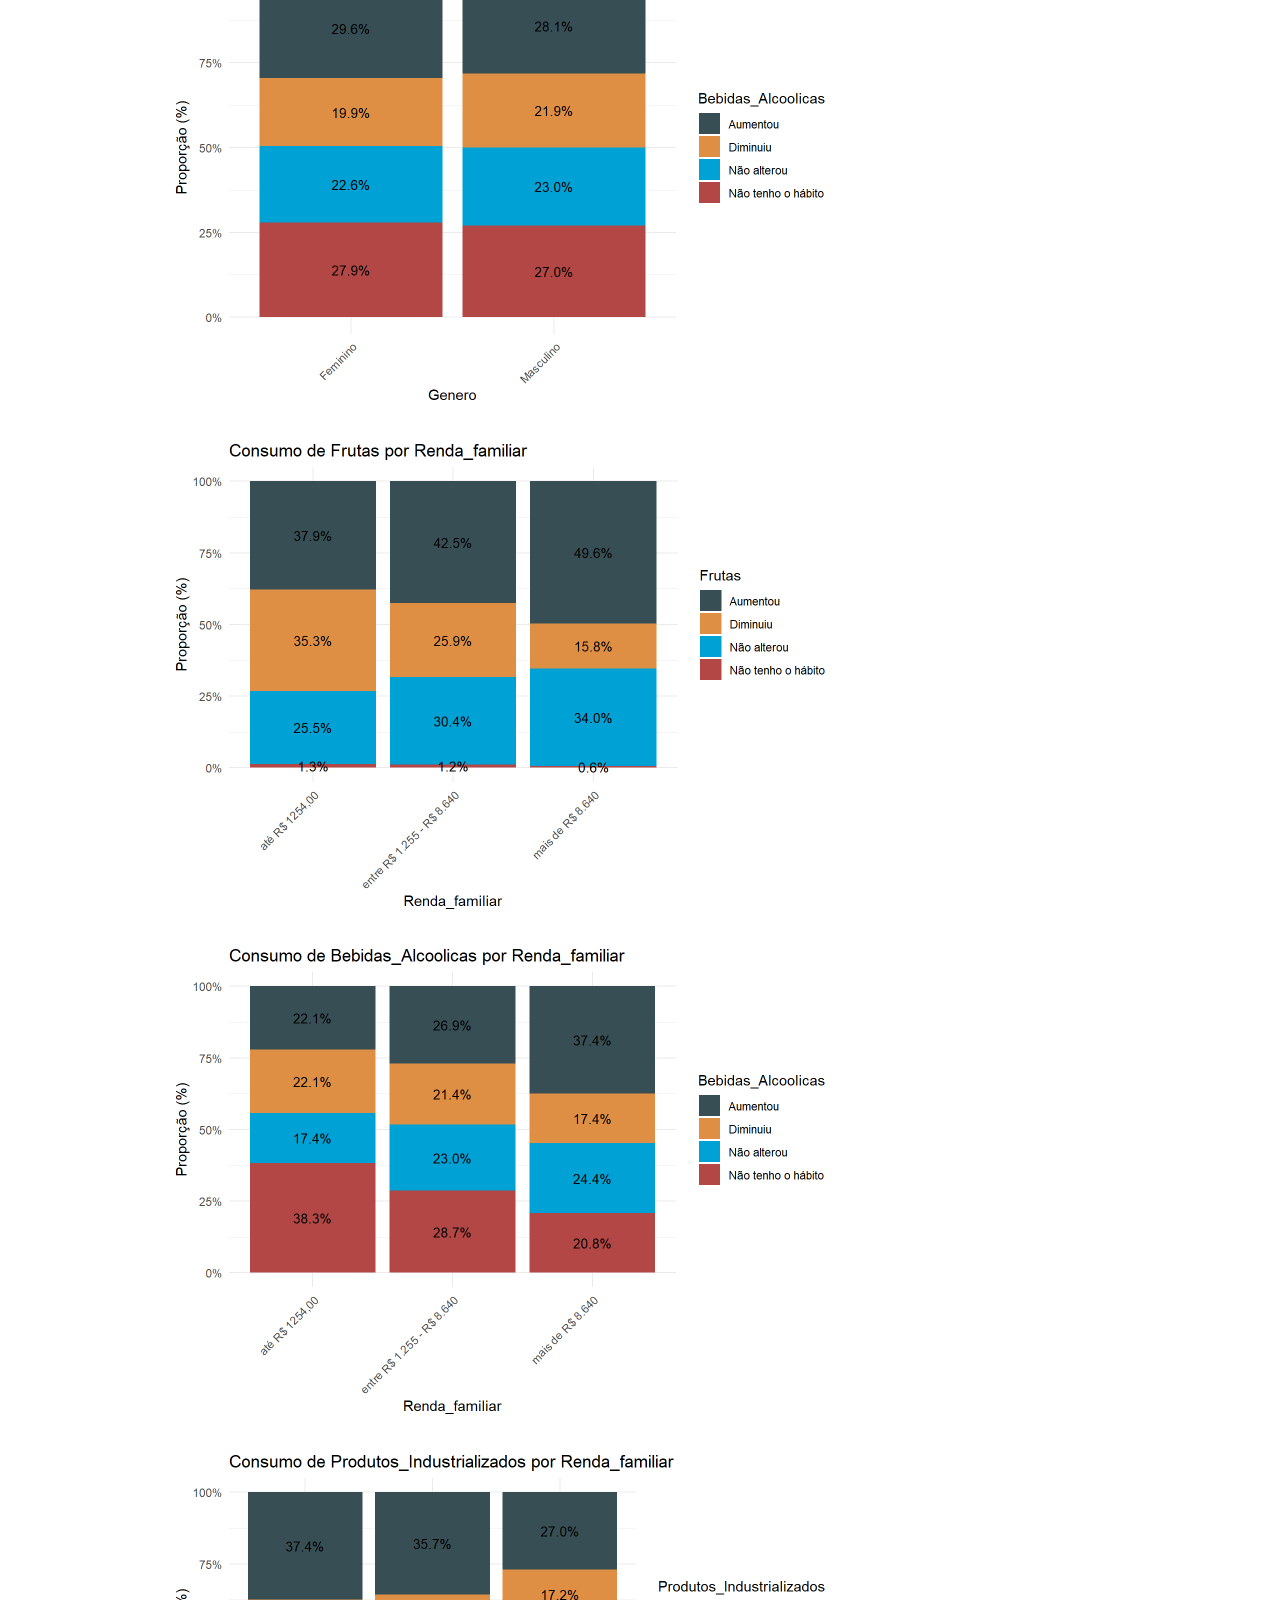
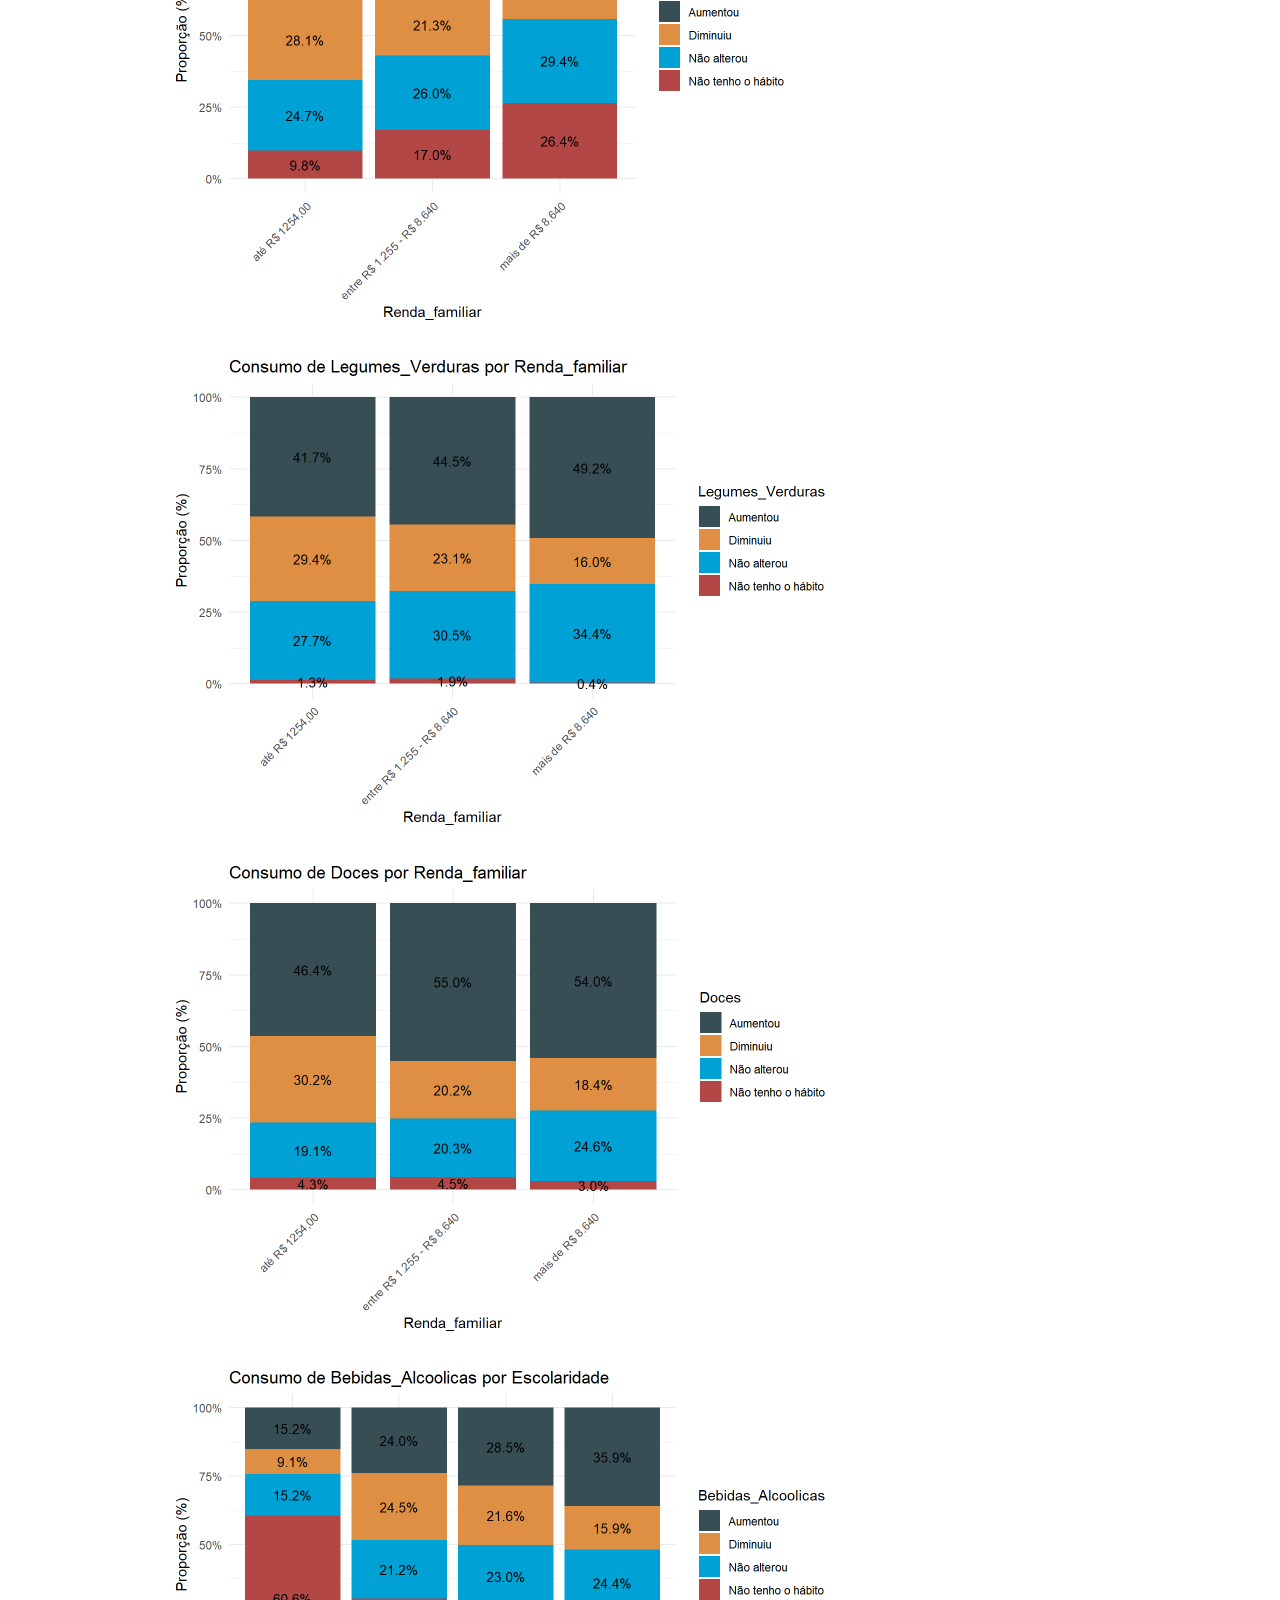
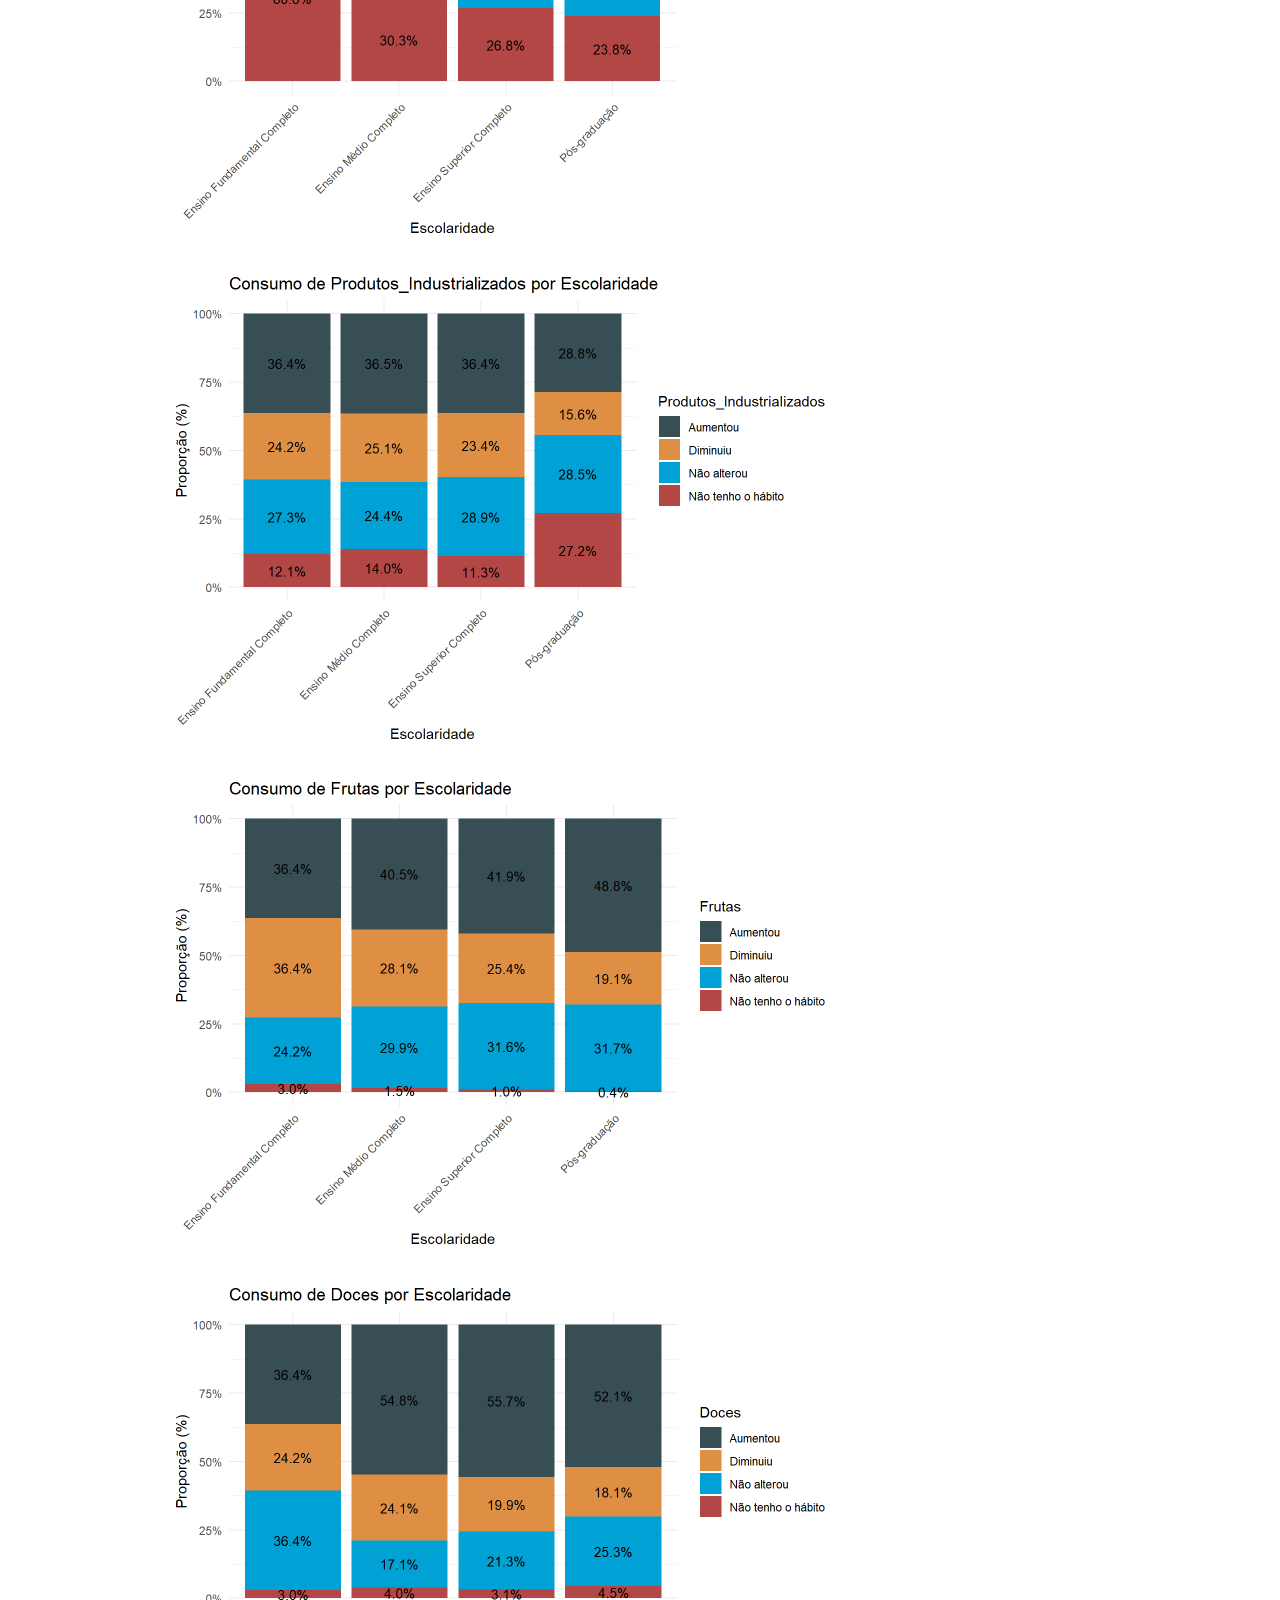
